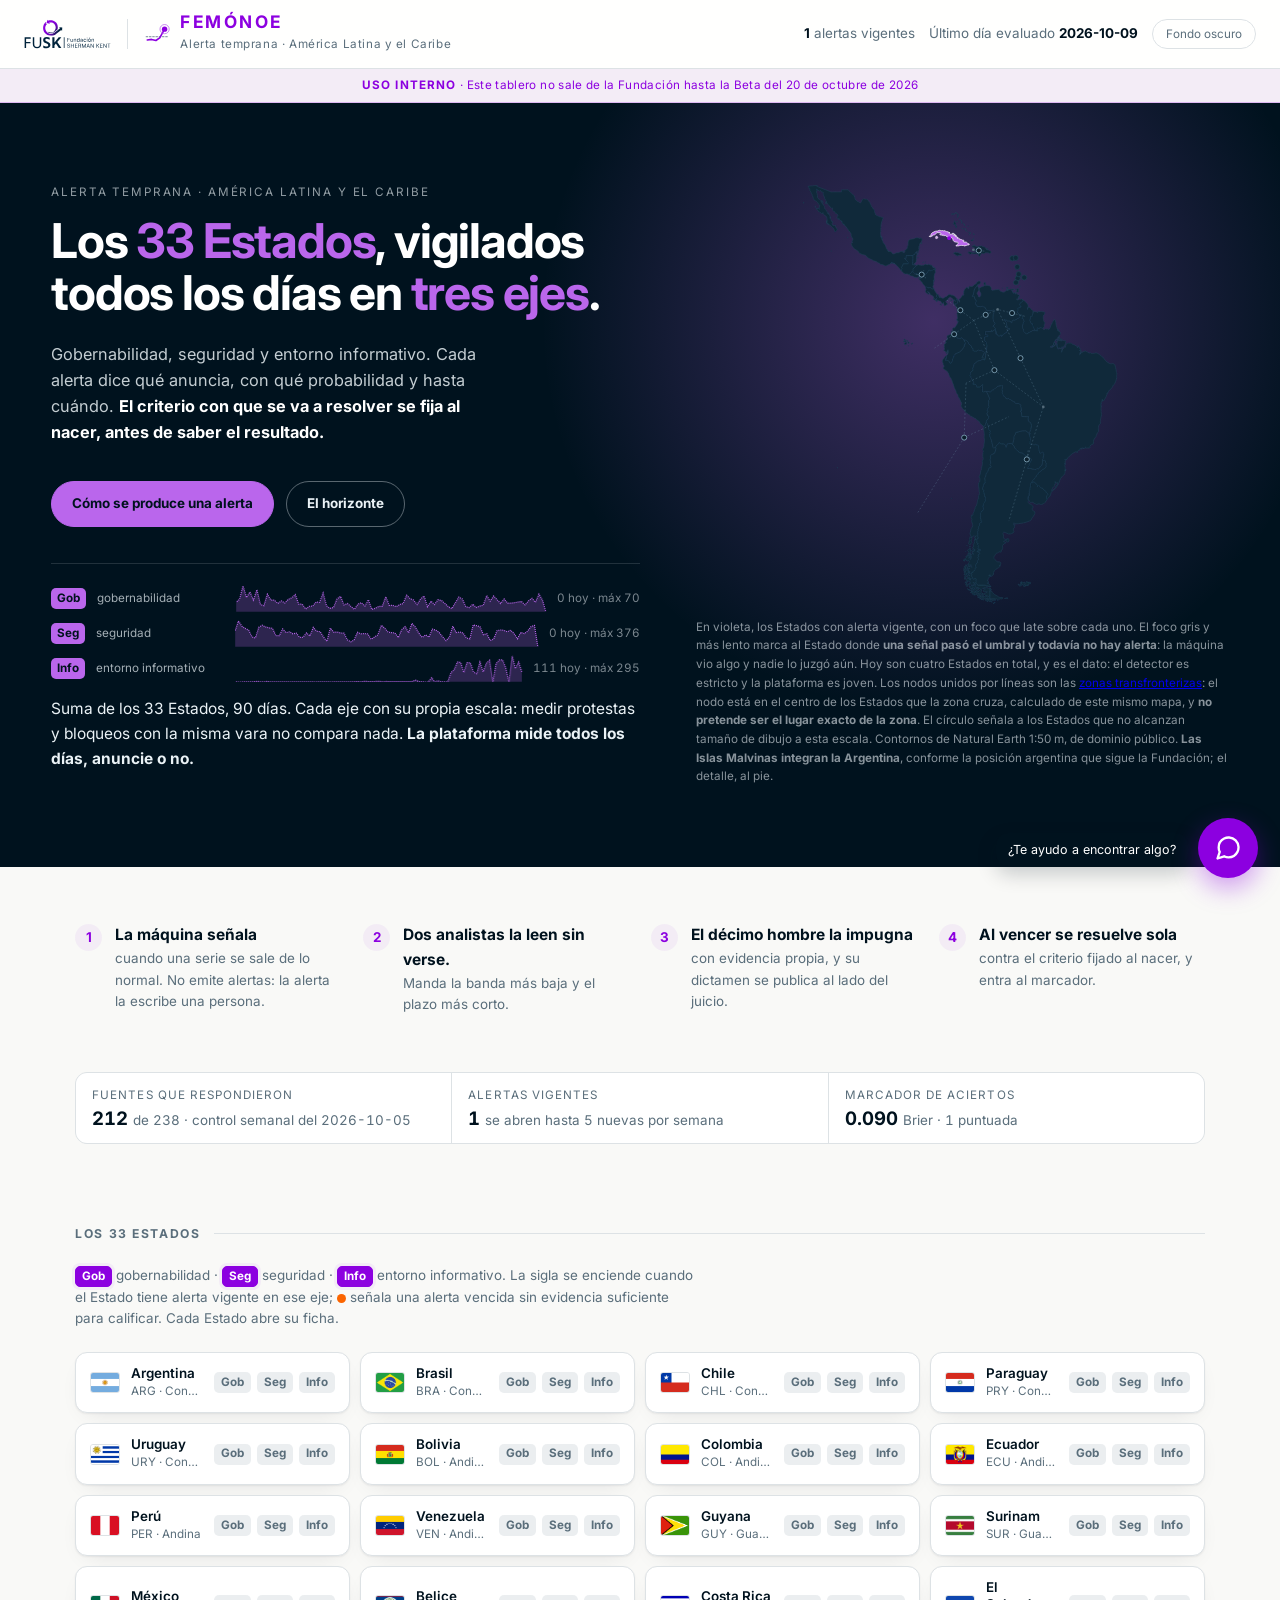
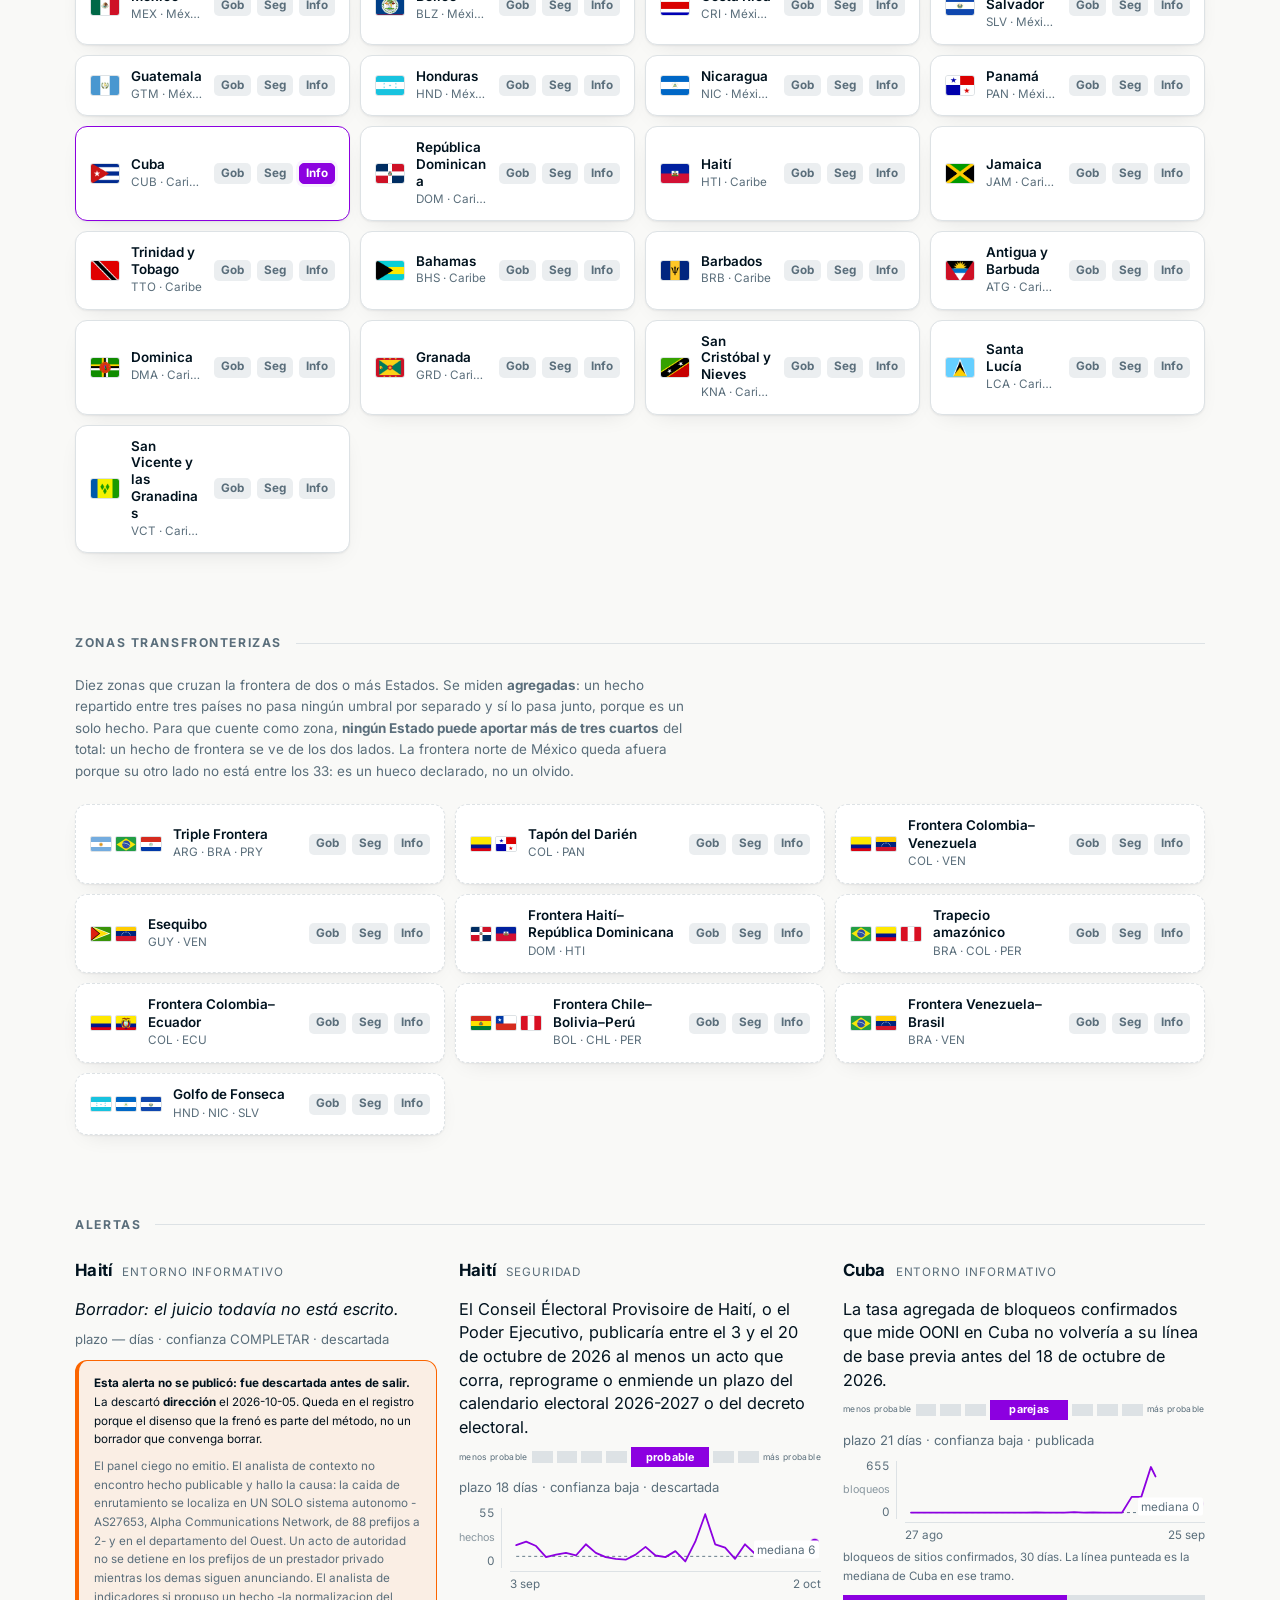
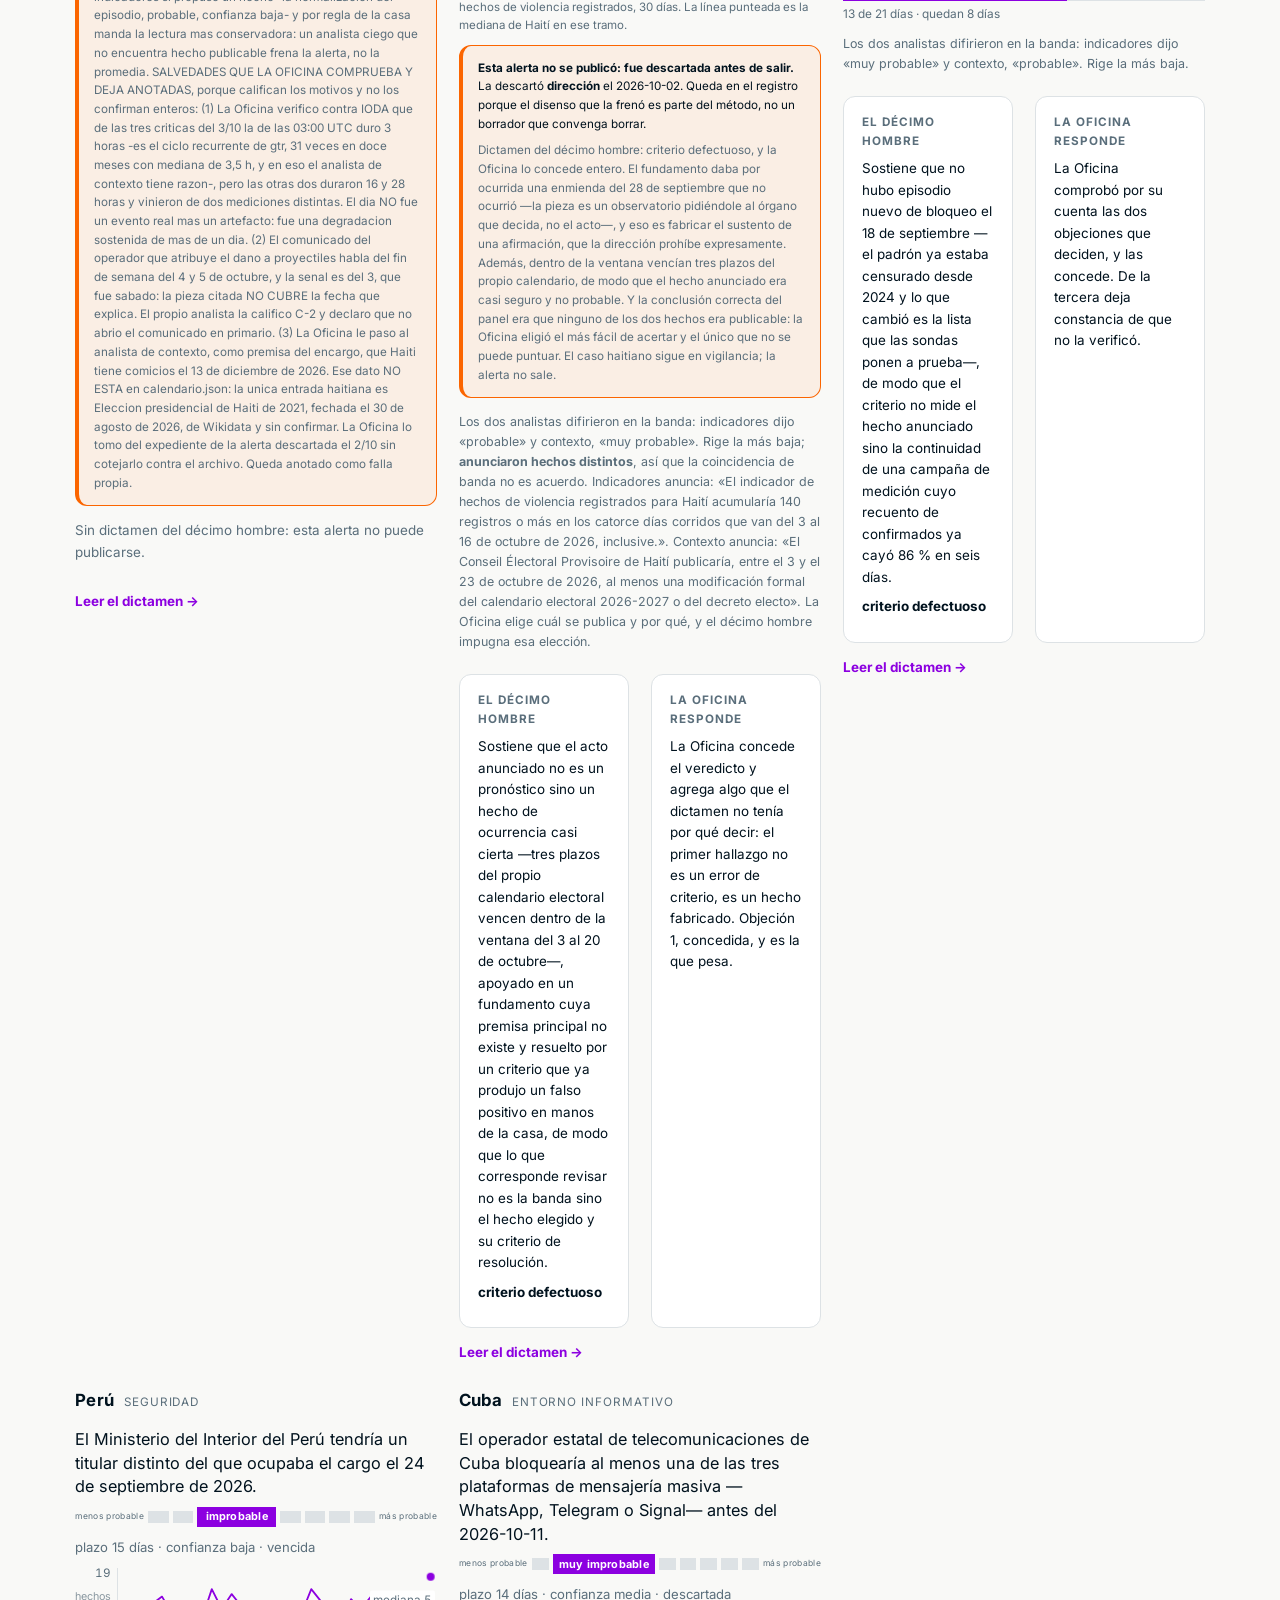
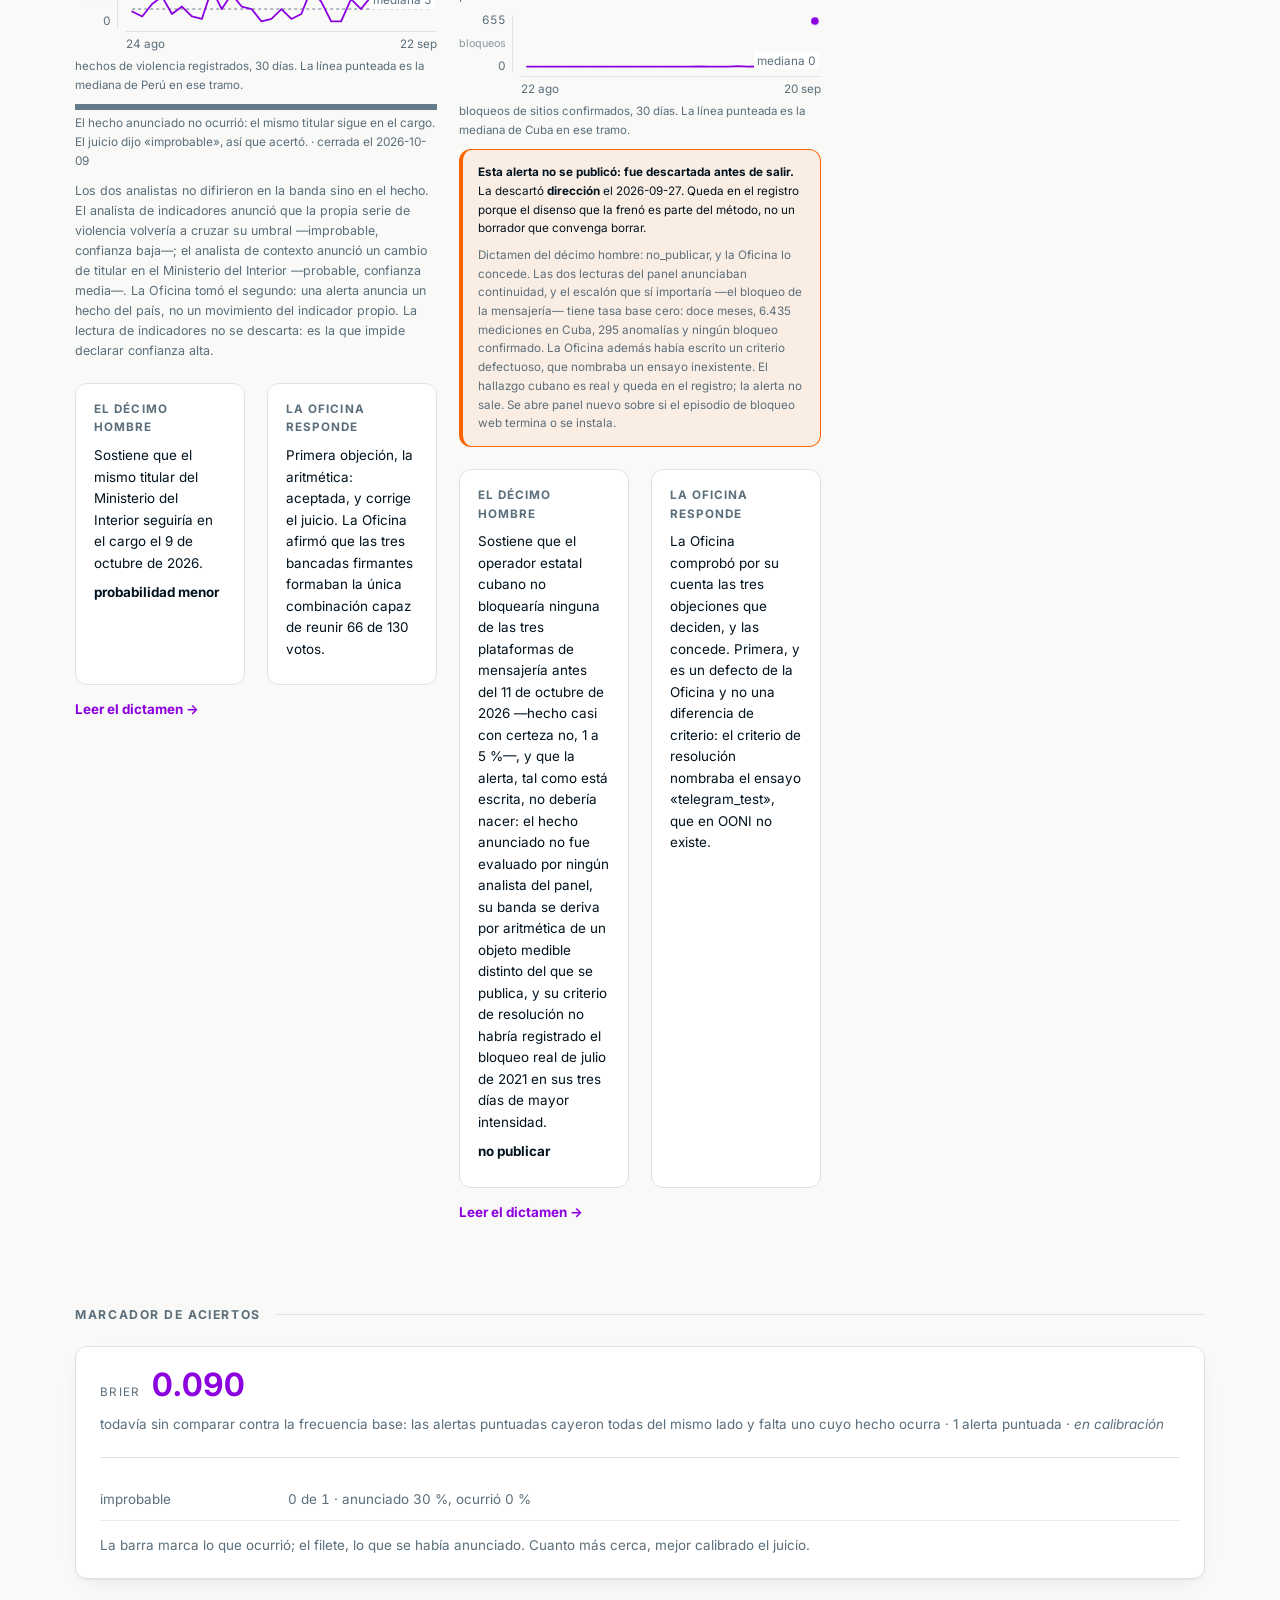
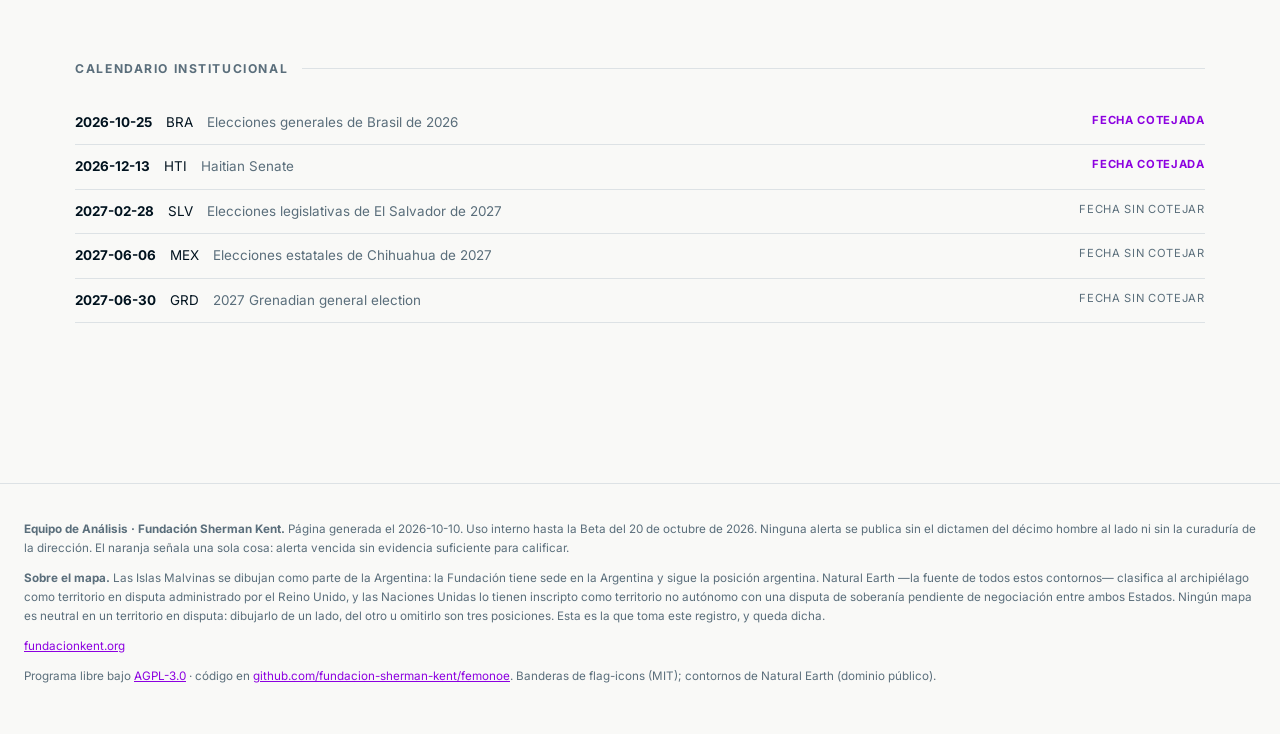
==== index.html @ ef19a3cc "Sitio 2026-10-10 23:28" ====
<!doctype html>
<html lang="es">
<head>
<meta charset="utf-8">
<meta name="viewport" content="width=device-width, initial-scale=1">
<title>FEMÓNOE · alerta temprana</title>
<link rel="preconnect" href="https://fonts.gstatic.com" crossorigin>
<link rel="stylesheet" href="https://fonts.googleapis.com/css2?family=Inter:wght@400;500;700&display=swap">
<link rel="stylesheet" href="estilos.css">
</head>
<body>

<div class="franja">
  <div class="marca">
    <a href="https://fundacionkent.org/?utm_source=femonoe&amp;utm_medium=referral&amp;utm_campaign=tablero" target="_blank" rel="noopener"
       title="Ir a la web de la Fundación Sherman Kent">
      <img class="logo claro" src="marca/fusk-lockup-color.svg" alt="Fundación Sherman Kent">
      <img class="logo oscuro" src="marca/fusk-lockup-blanco.svg" alt="Fundación Sherman Kent"></a>
    <div class="sep"></div>
    <a class="nombre" href="index.html" title="Volver a la portada de FEMÓNOE">
      <img class="icono" src="marca/femonoe-marca.svg" alt="">
      <div>
        <h1>FEMÓNOE</h1>
        <small>Alerta temprana · América Latina y el Caribe</small>
      </div>
    </a>
  </div>
  <div class="franja-derecha">
    <span><b>1</b> alertas vigentes</span>
    <span title="El detector evalúa el día de AYER, porque el de hoy todavía está incompleto y daría desvíos falsos. El robot corre cada hora.">Último día evaluado <b>2026-10-09</b></span>
    <button type="button" id="tema" class="tema" aria-pressed="false">Fondo oscuro</button>
  </div>
</div>
<div class="banda-uso" role="note"><b>Uso interno</b> · Este tablero no sale de la Fundación hasta la Beta del 20 de octubre de 2026</div>

<main>
  <section class="apertura">
    <div class="apertura-fondo" aria-hidden="true"><svg class="mapa" viewBox="0 0 420 560" role="img" aria-label="Mapa de los 33 Estados"><use href="#mapa-alc"/></svg></div>
    <div class="apertura-texto">
      <p class="sobre">Alerta temprana · América Latina y el Caribe</p>
      <h2>Los <em>33 Estados</em>, vigilados todos los días en
        <em>tres ejes</em>.</h2>
      <p class="bajada">Gobernabilidad, seguridad y entorno informativo. Cada
        alerta dice qué anuncia, con qué probabilidad y hasta cuándo. <b>El
        criterio con que se va a resolver se fija al nacer, antes de saber el
        resultado.</b></p>
      <div class="apertura-acciones">
        <a class="boton" href="metodo.html">Cómo se produce una alerta</a>
        <a class="boton hueco" href="horizonte.html">El horizonte</a>
      </div>
      <div class="pulso-caja"><ul class="pulso-lista"><li><span class="eje viva">Gob</span><span class="que">gobernabilidad</span><svg class="pulso construye" viewBox="0 0 100.0 26.0" preserveAspectRatio="none" role="img" aria-label="gobernabilidad, 90 días"><polygon points="0,26.0 0.00,16.34 1.12,13.37 2.25,0.00 3.37,11.51 4.49,5.94 5.62,14.11 6.74,3.71 7.87,18.57 8.99,19.69 10.11,8.17 11.24,14.11 12.36,14.11 13.48,17.46 14.61,14.86 15.73,17.09 16.85,13.37 17.98,11.89 19.10,8.54 20.22,18.20 21.35,18.20 22.47,23.03 23.60,20.43 24.72,20.06 25.84,15.97 26.97,16.34 28.09,7.06 29.21,20.06 30.34,22.29 31.46,21.54 32.58,13.00 33.71,10.40 34.83,18.94 35.96,17.46 37.08,20.43 38.20,23.40 39.33,18.20 40.45,16.71 41.57,20.06 42.70,13.74 43.82,23.40 44.94,22.29 46.07,20.43 47.19,20.43 48.31,10.77 49.44,19.31 50.56,19.31 51.69,20.80 52.81,18.57 53.93,17.46 55.06,9.29 56.18,12.63 57.30,14.11 58.43,18.57 59.55,13.00 60.67,10.03 61.80,20.80 62.92,15.23 64.04,18.57 65.17,13.74 66.29,14.49 67.42,17.46 68.54,20.80 69.66,22.66 70.79,16.71 71.91,11.14 73.03,13.00 74.16,20.80 75.28,21.54 76.40,18.20 77.53,21.54 78.65,20.06 79.78,19.31 80.90,9.66 82.02,15.23 83.15,10.03 84.27,13.74 85.39,17.46 86.52,13.00 87.64,17.09 88.76,17.09 89.89,16.71 91.01,15.97 92.13,15.60 93.26,18.94 94.38,14.86 95.51,12.26 96.63,16.34 97.75,8.17 98.88,14.11 100.00,26.00 100.0,26.0"/><polyline points="0.00,16.34 1.12,13.37 2.25,0.00 3.37,11.51 4.49,5.94 5.62,14.11 6.74,3.71 7.87,18.57 8.99,19.69 10.11,8.17 11.24,14.11 12.36,14.11 13.48,17.46 14.61,14.86 15.73,17.09 16.85,13.37 17.98,11.89 19.10,8.54 20.22,18.20 21.35,18.20 22.47,23.03 23.60,20.43 24.72,20.06 25.84,15.97 26.97,16.34 28.09,7.06 29.21,20.06 30.34,22.29 31.46,21.54 32.58,13.00 33.71,10.40 34.83,18.94 35.96,17.46 37.08,20.43 38.20,23.40 39.33,18.20 40.45,16.71 41.57,20.06 42.70,13.74 43.82,23.40 44.94,22.29 46.07,20.43 47.19,20.43 48.31,10.77 49.44,19.31 50.56,19.31 51.69,20.80 52.81,18.57 53.93,17.46 55.06,9.29 56.18,12.63 57.30,14.11 58.43,18.57 59.55,13.00 60.67,10.03 61.80,20.80 62.92,15.23 64.04,18.57 65.17,13.74 66.29,14.49 67.42,17.46 68.54,20.80 69.66,22.66 70.79,16.71 71.91,11.14 73.03,13.00 74.16,20.80 75.28,21.54 76.40,18.20 77.53,21.54 78.65,20.06 79.78,19.31 80.90,9.66 82.02,15.23 83.15,10.03 84.27,13.74 85.39,17.46 86.52,13.00 87.64,17.09 88.76,17.09 89.89,16.71 91.01,15.97 92.13,15.60 93.26,18.94 94.38,14.86 95.51,12.26 96.63,16.34 97.75,8.17 98.88,14.11 100.00,26.00"/></svg><span class="cuenta">0 hoy · máx 70</span></li><li><span class="eje viva">Seg</span><span class="que">seguridad</span><svg class="pulso construye" viewBox="0 0 100.0 26.0" preserveAspectRatio="none" role="img" aria-label="seguridad, 90 días"><polygon points="0,26.0 0.00,10.44 1.12,0.00 2.25,5.19 3.37,7.40 4.49,9.13 5.62,16.04 6.74,16.94 7.87,6.22 8.99,4.22 10.11,6.02 11.24,6.91 12.36,7.26 13.48,14.66 14.61,14.73 15.73,7.95 16.85,11.62 17.98,10.79 19.10,12.79 20.22,12.10 21.35,16.46 22.47,16.32 23.60,11.89 24.72,15.01 25.84,6.36 26.97,10.30 28.09,10.65 29.21,15.97 30.34,20.40 31.46,7.05 32.58,11.06 33.71,11.13 34.83,11.96 35.96,12.17 37.08,18.81 38.20,20.88 39.33,18.88 40.45,11.34 41.57,12.86 42.70,12.52 43.82,13.00 44.94,18.19 46.07,16.04 47.19,13.83 48.31,4.29 49.44,7.26 50.56,11.20 51.69,11.62 52.81,11.89 53.93,16.53 55.06,8.51 56.18,5.60 57.30,11.82 58.43,2.42 59.55,6.09 60.67,12.03 61.80,16.46 62.92,13.90 64.04,16.11 65.17,8.16 66.29,8.99 67.42,11.55 68.54,15.84 69.66,19.71 70.79,16.11 71.91,5.19 73.03,11.55 74.16,11.13 75.28,11.96 76.40,17.08 77.53,17.84 78.65,3.94 79.78,4.63 80.90,5.81 82.02,13.69 83.15,12.79 84.27,19.50 85.39,18.19 86.52,9.75 87.64,8.99 88.76,9.27 89.89,10.79 91.01,9.20 92.13,12.52 93.26,17.77 94.38,11.34 95.51,12.65 96.63,10.03 97.75,5.60 98.88,4.49 100.00,26.00 100.0,26.0"/><polyline points="0.00,10.44 1.12,0.00 2.25,5.19 3.37,7.40 4.49,9.13 5.62,16.04 6.74,16.94 7.87,6.22 8.99,4.22 10.11,6.02 11.24,6.91 12.36,7.26 13.48,14.66 14.61,14.73 15.73,7.95 16.85,11.62 17.98,10.79 19.10,12.79 20.22,12.10 21.35,16.46 22.47,16.32 23.60,11.89 24.72,15.01 25.84,6.36 26.97,10.30 28.09,10.65 29.21,15.97 30.34,20.40 31.46,7.05 32.58,11.06 33.71,11.13 34.83,11.96 35.96,12.17 37.08,18.81 38.20,20.88 39.33,18.88 40.45,11.34 41.57,12.86 42.70,12.52 43.82,13.00 44.94,18.19 46.07,16.04 47.19,13.83 48.31,4.29 49.44,7.26 50.56,11.20 51.69,11.62 52.81,11.89 53.93,16.53 55.06,8.51 56.18,5.60 57.30,11.82 58.43,2.42 59.55,6.09 60.67,12.03 61.80,16.46 62.92,13.90 64.04,16.11 65.17,8.16 66.29,8.99 67.42,11.55 68.54,15.84 69.66,19.71 70.79,16.11 71.91,5.19 73.03,11.55 74.16,11.13 75.28,11.96 76.40,17.08 77.53,17.84 78.65,3.94 79.78,4.63 80.90,5.81 82.02,13.69 83.15,12.79 84.27,19.50 85.39,18.19 86.52,9.75 87.64,8.99 88.76,9.27 89.89,10.79 91.01,9.20 92.13,12.52 93.26,17.77 94.38,11.34 95.51,12.65 96.63,10.03 97.75,5.60 98.88,4.49 100.00,26.00"/></svg><span class="cuenta">0 hoy · máx 376</span></li><li><span class="eje viva">Info</span><span class="que">entorno informativo</span><svg class="pulso construye" viewBox="0 0 100.0 26.0" preserveAspectRatio="none" role="img" aria-label="entorno informativo, 90 días"><polygon points="0,26.0 0.00,25.91 1.12,26.00 2.25,26.00 3.37,25.91 4.49,25.91 5.62,25.91 6.74,25.65 7.87,25.38 8.99,25.91 10.11,25.91 11.24,25.38 12.36,25.91 13.48,25.91 14.61,25.91 15.73,25.91 16.85,25.91 17.98,25.91 19.10,26.00 20.22,25.91 21.35,25.91 22.47,25.91 23.60,25.91 24.72,25.91 25.84,25.91 26.97,25.91 28.09,26.00 29.21,25.91 30.34,25.91 31.46,25.91 32.58,25.91 33.71,26.00 34.83,25.91 35.96,25.91 37.08,25.91 38.20,25.91 39.33,25.91 40.45,25.82 41.57,25.74 42.70,25.56 43.82,25.82 44.94,25.47 46.07,25.47 47.19,25.56 48.31,25.74 49.44,25.21 50.56,25.47 51.69,25.91 52.81,25.47 53.93,25.56 55.06,25.65 56.18,25.56 57.30,25.65 58.43,25.56 59.55,25.65 60.67,25.65 61.80,25.47 62.92,24.06 64.04,25.65 65.17,25.74 66.29,26.00 67.42,26.00 68.54,21.68 69.66,25.91 70.79,24.68 71.91,25.91 73.03,25.91 74.16,26.00 75.28,16.66 76.40,13.84 77.53,6.08 78.65,6.43 79.78,16.48 80.90,6.61 82.02,6.87 83.15,16.04 84.27,17.72 85.39,6.08 86.52,15.86 87.64,7.23 88.76,4.32 89.89,26.00 91.01,7.67 92.13,3.97 93.26,3.97 94.38,11.81 95.51,26.00 96.63,0.00 97.75,12.52 98.88,6.08 100.00,16.22 100.0,26.0"/><polyline points="0.00,25.91 1.12,26.00 2.25,26.00 3.37,25.91 4.49,25.91 5.62,25.91 6.74,25.65 7.87,25.38 8.99,25.91 10.11,25.91 11.24,25.38 12.36,25.91 13.48,25.91 14.61,25.91 15.73,25.91 16.85,25.91 17.98,25.91 19.10,26.00 20.22,25.91 21.35,25.91 22.47,25.91 23.60,25.91 24.72,25.91 25.84,25.91 26.97,25.91 28.09,26.00 29.21,25.91 30.34,25.91 31.46,25.91 32.58,25.91 33.71,26.00 34.83,25.91 35.96,25.91 37.08,25.91 38.20,25.91 39.33,25.91 40.45,25.82 41.57,25.74 42.70,25.56 43.82,25.82 44.94,25.47 46.07,25.47 47.19,25.56 48.31,25.74 49.44,25.21 50.56,25.47 51.69,25.91 52.81,25.47 53.93,25.56 55.06,25.65 56.18,25.56 57.30,25.65 58.43,25.56 59.55,25.65 60.67,25.65 61.80,25.47 62.92,24.06 64.04,25.65 65.17,25.74 66.29,26.00 67.42,26.00 68.54,21.68 69.66,25.91 70.79,24.68 71.91,25.91 73.03,25.91 74.16,26.00 75.28,16.66 76.40,13.84 77.53,6.08 78.65,6.43 79.78,16.48 80.90,6.61 82.02,6.87 83.15,16.04 84.27,17.72 85.39,6.08 86.52,15.86 87.64,7.23 88.76,4.32 89.89,26.00 91.01,7.67 92.13,3.97 93.26,3.97 94.38,11.81 95.51,26.00 96.63,0.00 97.75,12.52 98.88,6.08 100.00,16.22"/></svg><span class="cuenta">111 hoy · máx 295</span></li></ul><p class="como">Suma de los 33 Estados, 90 días. Cada eje con su propia escala: medir protestas y bloqueos con la misma vara no compara nada. <b>La plataforma mide todos los días, anuncie o no.</b></p></div>
    </div>
    <figure class="apertura-mapa"><svg id="mapa-alc" class="mapa" viewBox="0 0 420 560" role="img" aria-label="Mapa de los 33 Estados y sus zonas transfronterizas"><a href="#pais-VEN" class="pais" data-iso="VEN"><title>Venezuela</title><path d="M285.9,150.1L285.3,150.3L285.3,150.2L285.5,149.9L285.8,149.8L285.9,149.7L286.1,149.6L286.2,149.6L286.3,149.8L286.1,149.9L285.9,150.1ZM270.7,137.6L270.9,138.4L270.9,138.6L270.4,139.1L270.1,139.2L269.8,139.2L269.5,139.1L269.2,138.7L268.9,138.8L268.2,138.7L268.0,138.6L268.2,138.1L268.8,137.9L269.0,137.9L269.1,138.2L269.4,138.4L269.8,138.4L269.9,138.0L270.6,137.4L270.7,137.6ZM263.9,139.0L263.7,139.2L263.1,139.0L263.0,138.8L263.1,138.6L263.5,138.6L263.8,138.9L263.9,139.0ZM285.0,151.8L284.7,152.0L284.6,151.3L284.8,151.2L285.3,150.6L285.4,150.6L285.6,150.7L285.5,150.8L285.8,151.0L285.7,151.3L285.4,151.6L285.0,151.8ZM289.9,153.8L290.9,155.4L290.9,155.5L290.8,155.7L290.2,156.1L290.0,156.3L289.9,157.0L289.1,157.4L288.6,157.8L288.2,158.2L288.1,158.4L287.5,158.5L287.2,158.8L287.0,159.5L286.8,159.8L286.4,160.2L286.4,160.4L286.9,161.3L287.0,161.6L286.8,162.0L286.8,162.3L287.1,162.6L287.4,162.7L287.7,162.5L288.1,162.6L288.2,162.7L288.4,162.8L288.4,163.0L288.2,163.6L288.0,163.9L287.1,164.5L286.6,164.8L286.4,165.0L285.9,164.9L285.6,164.9L285.5,165.1L285.3,165.3L285.0,165.3L284.5,165.4L284.2,165.5L284.1,165.8L284.0,166.2L284.1,166.7L284.2,167.1L284.2,167.4L284.3,168.6L284.2,168.8L283.9,169.1L283.5,169.6L283.1,170.3L283.1,170.5L284.2,172.0L285.2,173.4L286.3,174.9L286.4,175.0L286.6,175.2L286.8,175.7L287.0,176.2L287.0,176.5L286.8,176.9L286.6,177.2L286.3,177.6L285.9,177.9L285.5,178.1L285.1,178.9L285.0,179.1L284.8,179.2L284.5,179.3L283.9,179.3L283.6,179.2L283.2,179.8L282.6,180.0L282.2,180.6L280.9,181.2L279.6,181.7L279.2,181.8L277.9,181.5L277.6,181.6L277.3,182.0L276.9,182.2L276.6,182.2L276.4,182.3L276.3,182.8L276.2,184.5L275.7,185.1L275.1,185.1L274.8,184.4L274.3,184.0L273.6,183.0L273.3,182.8L273.1,182.8L272.3,183.2L272.0,183.0L271.8,182.8L271.2,182.9L270.5,182.9L269.9,182.9L269.7,182.7L269.4,182.0L269.2,181.8L269.1,181.7L268.7,181.6L267.3,181.6L267.1,181.6L266.9,181.5L266.6,181.0L266.4,180.8L266.0,180.7L265.9,181.0L266.5,181.9L266.6,182.4L267.2,183.1L268.6,184.6L268.9,185.1L268.8,185.7L268.8,186.6L268.9,187.5L269.3,188.8L269.8,190.0L269.9,190.8L269.8,191.4L269.8,191.7L269.8,191.9L269.9,192.0L270.4,192.2L271.4,192.4L272.1,192.4L273.1,192.5L273.1,192.9L273.1,193.7L272.9,194.0L272.7,194.2L272.1,194.3L271.6,194.7L270.8,195.2L270.3,195.2L270.1,195.4L269.9,195.5L269.8,195.7L269.7,196.5L269.4,197.4L269.0,198.0L268.5,198.5L267.9,198.5L267.6,198.5L267.3,198.6L267.1,199.0L266.6,199.5L266.4,199.8L265.9,199.7L265.4,200.0L264.9,200.3L264.5,200.7L264.1,201.2L263.7,201.8L263.2,202.2L263.0,202.7L262.6,203.3L262.2,203.3L262.2,202.9L262.4,202.4L262.2,201.8L261.8,201.5L261.6,201.5L261.4,201.5L260.9,201.7L260.3,202.2L260.0,202.5L259.7,202.7L259.1,202.9L258.5,202.9L258.2,202.8L257.8,202.5L256.9,201.4L255.6,200.0L255.5,199.5L255.6,199.1L255.3,198.5L255.2,197.8L255.1,197.6L255.1,197.1L254.8,196.2L254.5,195.4L254.4,195.1L254.4,194.7L254.4,194.4L254.1,194.2L253.9,193.3L254.0,193.0L254.0,192.6L253.7,192.4L253.5,192.1L253.1,191.5L252.6,191.0L252.3,190.8L252.2,190.7L252.0,190.2L251.9,190.1L251.6,190.0L251.2,189.8L250.7,190.1L250.7,189.6L250.8,189.5L252.4,187.6L253.3,186.8L253.3,186.6L253.4,186.4L253.5,186.1L253.3,185.9L252.5,184.4L252.3,184.2L252.0,183.9L251.7,183.4L251.3,181.9L251.1,181.2L251.0,180.7L251.0,180.1L250.9,179.6L250.7,179.3L250.7,178.3L250.9,176.6L251.0,175.4L250.9,174.5L251.0,173.8L251.6,173.3L251.8,172.7L251.8,171.7L252.1,171.0L252.7,170.3L252.8,169.7L252.7,169.1L252.6,168.8L252.2,168.4L251.3,168.1L250.7,168.1L250.3,168.4L249.3,168.6L247.7,168.9L246.3,168.9L245.3,168.6L244.6,168.8L244.1,169.1L243.7,169.3L243.4,169.0L243.2,168.9L242.8,169.1L242.0,167.9L241.3,166.8L240.5,165.5L239.5,164.0L239.4,163.9L239.1,163.9L238.7,163.9L238.0,163.8L237.6,163.5L237.3,163.3L236.7,163.1L236.3,163.0L235.9,163.1L234.9,163.7L234.4,163.7L233.9,163.7L232.7,163.4L231.9,163.4L230.9,163.5L230.6,163.7L229.9,163.4L229.6,163.0L229.2,162.0L229.0,161.3L228.5,161.1L228.1,161.0L227.8,160.8L227.7,160.3L227.6,159.8L227.7,158.8L227.7,158.5L227.7,157.5L228.1,157.0L228.2,156.7L228.2,156.4L228.1,155.5L227.9,154.9L227.3,154.2L226.6,153.3L226.3,152.0L226.0,150.3L225.8,150.1L225.5,150.3L225.2,150.1L224.9,149.5L224.7,149.4L224.3,149.6L224.1,149.8L223.3,149.9L223.1,149.8L223.2,149.6L223.5,149.0L223.9,148.2L224.3,147.6L224.7,146.8L224.9,146.0L225.1,144.5L225.3,143.5L225.6,141.6L226.3,140.1L226.6,139.4L227.2,138.6L227.4,138.1L227.7,137.7L228.7,137.2L229.9,134.7L230.2,134.2L231.4,133.8L232.3,133.6L233.0,133.3L233.2,133.1L233.4,133.0L233.2,133.3L233.0,133.6L232.6,133.9L230.6,134.5L230.5,134.6L230.2,134.8L230.2,135.4L230.2,135.8L230.8,137.2L231.0,137.5L231.8,138.4L231.6,138.4L231.3,138.5L231.6,139.4L232.0,140.1L232.0,140.6L231.7,142.0L231.0,142.7L230.6,143.6L230.2,144.0L229.4,145.9L230.1,147.0L230.1,147.6L230.6,148.3L230.9,148.6L231.2,148.9L231.1,149.4L231.3,150.2L231.6,150.6L231.9,150.7L232.3,150.7L233.5,150.2L233.8,150.0L234.0,149.6L234.5,148.8L234.6,147.8L234.8,146.5L234.6,145.8L234.0,144.7L233.7,143.8L233.0,143.1L232.7,141.8L232.6,141.4L232.4,140.8L232.3,139.8L232.7,139.4L232.7,138.7L233.7,138.4L235.9,137.1L237.2,136.8L238.8,136.1L239.2,135.7L239.5,135.2L239.8,135.1L240.6,135.7L241.0,135.5L241.2,135.0L240.9,134.2L240.5,134.2L239.1,134.5L238.9,134.1L238.9,133.8L238.5,132.8L238.8,132.1L239.0,131.5L239.4,131.3L240.0,131.0L240.5,131.4L240.7,131.8L240.8,132.1L240.9,133.1L241.2,134.1L241.5,134.9L241.9,135.4L242.2,135.3L242.3,135.3L243.8,135.2L244.8,135.5L245.9,135.7L246.9,136.5L248.0,137.4L248.3,138.1L248.4,138.7L248.7,139.2L248.4,139.6L248.5,140.4L248.8,141.1L249.3,141.6L250.6,141.8L252.1,141.4L254.4,141.1L255.1,140.9L258.8,140.8L259.4,141.1L259.6,141.4L259.6,141.8L260.8,143.1L261.7,143.3L262.6,143.7L263.4,144.0L264.4,144.3L264.9,144.2L265.3,144.1L265.8,144.1L269.1,141.8L270.9,141.9L271.1,141.8L271.4,141.6L270.7,141.2L269.2,141.1L268.8,141.3L268.5,140.7L269.0,140.8L270.7,140.6L272.5,140.7L274.1,140.3L274.8,140.2L275.2,140.3L276.5,140.0L278.8,140.3L280.6,140.1L280.4,140.4L279.8,140.6L278.9,140.8L278.1,141.3L276.6,141.2L275.5,141.4L275.8,141.5L275.8,142.1L275.9,142.2L276.1,142.2L276.4,142.6L276.6,142.9L276.7,143.5L276.6,144.1L276.3,144.3L276.8,144.3L277.0,144.0L276.9,143.7L277.0,143.3L277.2,143.5L277.4,143.6L278.0,145.2L278.4,146.1L278.5,146.0L278.6,146.0L278.7,145.9L278.9,145.5L279.1,145.7L279.1,145.8L279.2,145.9L279.1,145.5L279.2,145.0L279.2,144.8L279.4,144.8L279.6,144.8L279.9,145.0L280.4,145.5L280.8,146.1L280.8,146.4L280.9,146.5L281.2,146.7L281.3,147.0L281.4,146.6L281.2,146.3L281.1,145.9L281.8,145.9L282.1,145.4L282.4,145.7L283.4,147.0L283.9,147.2L285.0,147.5L285.6,148.2L286.1,148.7L285.8,149.4L285.1,149.6L284.9,150.1L284.8,150.4L284.8,150.8L284.6,151.2L284.5,151.4L284.4,152.0L284.1,152.7L283.8,153.5L281.9,153.5L282.3,153.8L282.8,154.1L283.5,154.7L284.1,154.2L284.8,154.2L285.6,153.7L286.0,153.6L287.6,153.8L288.0,153.5L288.3,153.3L289.1,153.4L289.9,153.8Z"/></a><a href="#pais-URY" class="pais" data-iso="URY"><title>Uruguay</title><path d="M323.1,419.9L322.9,420.2L322.7,420.6L322.3,421.7L321.3,423.1L321.1,424.0L319.9,424.8L319.1,425.8L318.6,425.8L318.2,426.2L315.5,427.4L314.5,427.2L313.8,427.2L313.1,426.7L311.6,426.5L310.7,426.7L309.4,427.3L309.1,427.3L308.8,427.2L308.1,427.0L307.7,426.5L305.7,425.9L304.1,424.4L302.3,424.4L300.9,424.6L300.6,424.4L300.5,424.0L300.2,423.5L298.9,422.3L298.0,421.0L297.8,419.8L298.0,418.5L298.2,416.9L298.2,416.4L298.6,416.2L298.9,416.1L299.2,415.7L299.6,415.1L299.6,414.6L299.3,413.8L299.2,412.6L299.0,411.9L299.4,411.0L299.4,410.6L299.2,410.1L299.1,409.7L299.2,409.3L299.2,408.9L299.1,408.5L299.1,408.2L299.5,407.9L299.8,407.5L300.0,407.0L300.1,406.6L300.1,406.3L300.0,406.0L299.8,405.8L299.9,405.3L300.2,404.6L300.6,404.0L300.6,403.3L300.6,402.9L300.5,402.6L300.6,402.3L300.9,402.2L300.9,401.8L300.9,400.9L300.6,400.1L300.9,399.6L301.4,398.8L301.8,398.3L301.8,397.9L302.0,397.6L302.2,398.0L303.1,398.2L303.9,398.2L304.1,398.0L304.4,397.3L304.9,397.1L305.3,397.0L305.9,397.1L306.4,397.6L307.9,399.2L309.1,400.4L309.4,400.9L309.8,401.3L310.0,401.7L309.9,402.6L309.9,403.1L310.0,403.2L310.2,403.2L310.7,403.1L310.9,402.9L311.2,402.6L311.4,402.4L311.6,402.2L311.8,402.0L311.8,401.8L312.0,401.8L312.2,401.9L312.8,402.4L313.1,403.0L313.2,403.3L313.4,403.6L313.6,403.8L313.8,404.1L314.1,404.5L314.5,404.6L314.8,404.5L315.5,405.2L317.0,405.8L317.4,406.1L317.6,406.6L318.2,407.4L318.9,408.1L319.5,408.4L320.0,408.5L320.4,408.7L320.6,408.9L320.9,409.2L321.2,409.4L321.2,409.6L321.5,410.2L321.8,410.9L322.0,411.5L322.5,412.1L323.2,412.6L323.9,413.0L324.2,413.3L324.4,413.6L323.9,414.1L323.4,414.8L323.0,415.3L322.6,415.7L322.5,416.0L322.3,416.4L322.3,418.4L322.3,419.2L322.3,419.4L322.4,419.6L322.7,419.7L323.0,419.9L323.1,419.9Z"/></a><a href="#pais-TTO" class="pais" data-iso="TTO"><title>Trinidad y Tobago</title><path d="M286.2,137.3L285.9,137.4L286.0,137.1L286.4,136.7L287.2,136.4L287.4,136.4L287.2,136.8L286.2,137.3ZM285.0,143.9L284.2,144.2L282.0,144.3L281.1,144.2L280.4,144.3L281.7,143.5L281.8,143.2L282.3,143.1L282.5,143.0L282.7,141.3L282.6,140.9L282.5,140.7L282.3,140.6L281.8,140.3L281.8,140.2L282.1,140.0L282.7,139.9L283.2,139.7L284.2,139.7L284.6,139.5L285.4,139.4L285.0,140.2L284.8,140.5L284.9,141.2L284.8,141.7L284.9,142.3L285.1,142.7L285.0,143.1L285.0,143.6L285.0,143.9Z"/></a><a href="#pais-SUR" class="pais" data-iso="SUR"><title>Surinam</title><path d="M319.2,173.9L318.8,174.4L318.4,175.0L317.8,176.1L317.8,176.4L317.7,176.7L317.6,177.2L317.7,177.8L317.8,178.1L317.9,178.8L317.8,179.4L317.8,179.8L317.9,180.3L318.0,181.0L318.0,181.2L318.2,181.4L318.3,181.6L318.2,182.2L318.7,183.1L319.0,183.5L319.4,183.9L319.6,184.3L319.8,184.8L319.9,184.9L320.0,185.1L319.9,185.4L319.9,185.9L319.7,186.6L319.1,187.6L319.0,187.9L319.1,188.8L319.1,189.6L319.0,189.9L318.7,190.6L318.0,192.2L317.5,192.4L317.3,192.9L317.1,192.9L317.0,192.9L316.9,193.0L316.7,193.0L316.5,192.8L316.5,192.5L316.4,192.3L316.1,192.2L315.8,192.3L315.6,192.2L315.4,191.9L315.1,191.6L315.1,191.3L315.0,191.3L314.6,191.6L314.5,191.7L314.2,191.6L314.1,191.6L313.6,191.9L313.3,192.0L313.1,192.3L311.7,192.4L311.4,192.5L310.6,192.0L310.3,191.8L310.2,191.8L310.1,191.8L310.1,191.9L309.9,192.6L309.8,192.8L309.6,192.9L309.3,193.2L309.3,193.4L309.7,193.5L309.9,194.0L310.2,194.4L310.4,194.8L310.4,195.2L310.3,195.7L310.2,195.9L309.9,196.1L308.9,195.7L308.1,195.6L307.8,195.5L307.6,195.4L307.4,195.2L307.2,195.0L306.8,194.9L306.5,194.8L306.2,194.4L305.9,193.6L305.8,193.3L305.6,193.0L305.4,192.5L305.2,192.2L305.1,191.8L305.0,191.7L304.9,191.2L304.9,191.0L304.8,191.0L304.7,190.8L304.5,190.3L304.4,190.2L304.4,190.1L304.2,189.8L304.0,189.7L303.9,189.5L303.9,189.0L303.9,188.8L303.9,188.3L303.9,188.1L303.8,187.9L303.6,187.8L303.6,187.4L303.6,186.6L303.5,186.4L302.9,186.4L302.8,186.5L302.5,186.6L302.2,186.6L302.0,186.4L301.8,186.3L301.7,186.1L301.8,185.5L301.4,185.1L300.9,184.5L300.6,183.8L300.5,183.4L299.9,182.5L299.8,181.8L299.8,181.4L300.0,181.0L300.2,180.3L300.4,179.6L300.5,179.3L300.6,178.8L300.8,178.3L300.6,177.9L300.5,177.6L300.4,177.3L300.6,176.9L300.8,176.7L301.0,176.6L301.2,176.5L301.4,176.2L301.8,176.2L302.1,176.2L302.9,176.2L303.4,176.1L303.4,175.9L303.4,175.5L303.6,175.2L303.9,175.0L303.9,174.9L303.9,174.7L303.8,174.7L303.6,174.6L303.4,174.0L303.6,173.9L303.7,173.3L303.8,173.1L304.1,172.7L304.1,172.8L304.3,172.2L304.3,171.5L304.5,171.0L304.7,170.3L305.2,170.0L307.7,170.3L308.8,170.6L310.3,171.1L310.5,171.8L310.5,171.1L310.5,170.6L310.9,170.1L311.8,170.0L313.1,170.2L314.2,170.0L315.9,170.0L318.2,170.5L319.3,170.8L319.8,171.1L319.8,171.6L319.8,172.3L319.6,173.0L319.2,173.9Z"/></a><a href="#pais-VCT" class="pais" data-iso="VCT"><title>San Vicente y las Granadinas</title><path d="M284.2,124.8L284.0,125.0L283.6,124.5L283.6,124.0L283.9,123.8L284.1,123.6L284.3,123.6L284.4,124.0L284.3,124.6L284.2,124.8ZM283.9,125.9L283.8,126.0L283.9,126.0L283.8,126.0L283.7,125.9L283.6,125.9L283.6,125.8L283.7,125.9L283.8,125.8L283.8,125.7L283.9,125.6L284.0,125.5L284.0,125.6L284.1,125.6L283.9,125.7L283.9,125.9ZM283.4,127.7L283.3,127.8L283.2,127.7L283.3,127.7L283.4,127.7L283.3,127.6L283.3,127.5L283.4,127.5L283.4,127.6L283.4,127.7Z"/><circle class="marca" cx="283.8" cy="125.7" r="3.4"/></a><a href="#pais-LCA" class="pais" data-iso="LCA"><title>Santa Lucía</title><path d="M285.5,120.7L285.2,121.3L284.7,120.9L284.6,120.4L284.7,120.1L285.0,119.5L285.3,119.1L285.5,119.0L285.6,119.5L285.5,120.7Z"/><circle class="marca" cx="285.1" cy="120.2" r="3.4"/></a><a href="#pais-KNA" class="pais" data-iso="KNA"><title>San Cristóbal y Nieves</title><path d="M277.4,99.9L277.1,100.0L276.9,99.9L276.9,99.4L277.1,99.4L277.4,99.6L277.4,99.9ZM276.9,99.2L276.7,99.3L276.5,98.8L276.1,98.8L275.8,98.5L275.8,98.3L275.9,98.2L276.1,98.2L276.4,98.5L276.6,98.8L276.8,99.0L276.9,99.2Z"/><circle class="marca" cx="276.6" cy="99.1" r="3.4"/></a><a href="#pais-PER" class="pais" data-iso="PER"><title>Perú</title><path d="M240.2,234.3L240.2,234.7L240.0,234.9L239.8,234.9L239.4,234.6L239.1,234.7L238.8,234.7L238.4,234.4L238.3,234.0L238.0,233.8L237.3,233.9L236.8,233.9L236.4,233.8L236.0,233.9L235.7,234.3L235.4,234.7L235.2,235.0L234.3,235.3L233.8,235.3L233.4,235.5L232.8,235.6L232.4,235.8L231.7,235.9L230.8,236.0L230.3,236.3L230.1,236.4L229.6,236.8L228.7,237.5L228.3,237.8L227.7,238.5L227.0,239.2L226.5,239.5L225.8,239.7L225.6,239.9L225.5,240.1L225.5,240.4L225.4,241.0L225.2,242.2L225.1,242.8L225.1,243.1L224.7,244.1L224.2,245.0L224.0,245.6L223.8,246.0L224.0,246.4L224.1,247.0L224.3,247.5L224.3,247.9L224.3,248.4L224.1,248.7L223.8,248.9L223.4,249.0L222.5,249.7L221.6,250.6L221.2,251.1L221.1,251.5L221.0,252.2L221.0,252.6L221.2,252.8L221.4,253.3L221.4,253.6L221.2,253.8L221.0,253.8L220.8,253.9L220.5,254.0L220.3,254.0L220.2,254.1L220.2,254.3L220.2,254.6L220.2,254.9L220.1,255.1L220.0,255.2L220.1,255.4L220.2,255.5L220.5,255.8L220.9,256.3L221.2,256.4L221.4,256.6L221.5,256.9L221.3,257.2L221.2,257.3L221.1,257.6L221.4,257.9L221.6,258.1L221.8,258.4L222.0,258.9L222.0,259.2L222.2,259.6L222.2,259.9L222.2,260.2L222.6,260.4L222.8,260.7L223.0,260.9L223.2,261.0L223.3,261.2L223.2,261.6L223.5,262.1L224.0,262.5L224.4,263.1L224.7,263.5L225.1,264.2L225.1,265.0L224.5,266.0L224.0,266.8L224.9,266.8L226.0,266.8L227.0,267.1L227.7,267.4L228.1,267.5L228.4,267.8L228.5,268.2L228.7,268.6L228.7,269.1L229.1,269.6L229.1,270.0L229.1,270.6L229.3,270.6L230.6,270.6L231.9,270.6L233.3,270.5L233.8,270.4L234.4,269.6L234.8,269.4L235.2,269.1L235.6,268.5L235.9,268.2L236.2,267.9L236.6,267.5L236.8,267.3L237.0,267.2L237.3,267.0L237.2,267.4L237.0,267.7L237.0,268.2L237.2,268.7L237.0,269.1L236.8,269.4L236.8,270.4L236.8,271.7L236.8,272.8L236.8,274.3L236.8,275.8L236.8,276.9L237.0,276.7L237.3,276.5L237.8,277.0L238.0,277.2L238.3,277.3L238.5,277.2L238.9,277.2L239.7,276.7L240.2,276.4L240.8,276.4L241.6,276.5L242.1,276.5L242.7,277.9L243.2,278.9L243.7,280.1L244.2,280.9L244.8,282.4L245.3,283.6L245.9,284.8L246.5,286.3L246.3,286.7L246.2,287.0L246.2,287.5L245.9,287.7L245.6,287.9L245.3,288.3L245.1,288.7L245.1,289.2L245.2,291.8L245.1,292.6L244.9,293.2L244.8,293.5L244.7,293.7L244.9,294.3L245.2,295.6L245.3,295.8L245.5,296.3L245.6,296.8L245.6,297.0L245.2,297.2L245.0,297.4L244.9,298.1L244.8,298.4L244.4,298.7L244.2,299.1L244.0,299.3L243.8,299.5L243.8,299.9L243.6,300.4L243.2,300.8L243.1,301.3L243.1,301.8L243.4,302.3L244.1,303.3L244.2,303.5L243.8,304.1L243.5,304.5L242.9,305.8L242.9,306.0L243.1,306.7L243.9,309.3L244.1,309.4L244.4,309.7L244.8,309.7L245.5,310.0L245.8,310.3L245.8,310.5L245.7,310.5L245.3,310.8L244.9,311.0L244.8,311.3L244.8,311.7L244.9,312.3L244.8,312.5L244.4,312.8L244.0,313.2L243.7,313.7L243.1,314.6L242.9,314.9L242.8,315.2L242.5,315.2L241.9,315.9L241.7,316.2L241.9,316.4L242.2,316.7L242.4,317.1L242.4,317.5L242.4,317.8L242.0,318.2L241.6,318.7L240.9,318.8L240.8,319.0L240.8,319.6L241.0,320.3L241.0,320.8L240.8,321.5L240.3,322.2L239.7,322.7L239.1,323.0L238.6,323.0L238.1,323.0L237.9,323.1L237.6,322.7L235.9,321.2L235.3,320.5L234.7,320.1L233.3,318.9L233.2,318.5L233.0,317.2L232.8,316.9L232.3,316.4L231.2,315.9L230.6,315.6L230.2,315.0L229.4,314.6L228.7,313.9L228.2,313.2L227.7,312.8L226.0,312.2L225.2,311.6L223.7,310.8L223.0,310.2L221.3,309.6L220.9,309.3L219.2,307.7L218.1,307.2L217.3,306.4L214.5,304.6L214.1,304.0L213.7,303.2L213.0,302.6L212.3,301.4L211.3,300.6L210.3,299.7L209.9,298.9L209.3,297.7L209.1,297.2L208.5,296.5L208.5,295.4L208.1,294.8L208.4,294.6L208.7,294.5L209.1,292.7L208.9,291.8L207.8,290.1L207.5,289.3L207.2,288.3L206.8,287.7L206.2,286.5L205.8,285.3L205.1,284.5L204.8,284.2L204.7,283.8L204.2,283.5L204.2,282.6L203.9,281.0L203.4,280.2L201.9,278.7L201.8,278.0L201.7,277.0L201.3,275.8L199.5,272.2L199.1,271.1L198.6,269.4L198.2,268.4L197.8,266.6L197.1,265.3L196.7,264.1L196.2,262.6L196.2,261.9L195.3,260.5L194.9,259.3L194.2,258.3L193.4,257.5L193.1,257.0L192.0,254.3L191.9,253.6L191.2,252.1L190.5,251.1L190.1,250.2L189.4,249.5L185.9,247.2L184.7,246.2L184.3,245.8L184.1,245.0L184.2,244.6L184.5,244.2L185.1,244.5L185.3,244.4L185.6,243.9L185.6,243.1L185.3,242.1L184.1,240.2L184.2,239.7L184.4,239.3L184.0,238.3L183.5,237.6L183.3,237.0L183.6,234.8L183.8,234.3L185.6,232.1L186.0,231.1L186.7,230.5L187.5,229.7L188.4,229.0L188.5,229.1L188.7,229.2L188.7,229.4L188.7,229.6L188.8,229.8L188.8,230.2L188.9,230.4L188.9,230.6L188.9,231.0L188.8,231.2L188.9,231.5L189.1,232.1L189.1,232.2L188.8,232.3L188.7,232.5L188.5,232.9L188.2,232.8L187.8,232.7L187.6,232.9L187.4,233.2L187.6,233.6L187.6,233.9L187.8,234.1L188.3,234.1L187.8,234.9L187.6,235.3L187.6,235.5L187.9,235.7L188.1,235.7L188.5,235.5L188.8,235.0L189.0,234.8L189.3,234.7L189.7,234.9L190.2,235.3L190.8,235.6L191.0,235.8L191.5,235.8L191.8,235.6L192.1,236.0L192.4,236.2L192.5,237.0L192.7,237.7L193.0,238.1L193.3,238.7L193.7,238.8L194.1,238.8L194.6,239.0L194.8,238.9L195.0,238.5L195.1,238.3L195.4,238.2L195.5,238.0L195.3,237.7L195.5,237.3L195.7,237.0L196.3,236.5L196.6,236.3L196.6,236.1L196.7,235.7L196.7,235.5L196.6,235.2L196.6,234.9L196.7,234.4L197.0,233.8L197.2,233.1L197.3,232.7L197.4,232.5L197.6,232.2L197.7,231.8L197.9,231.4L197.9,231.0L198.0,230.7L198.0,230.2L198.3,229.2L198.3,229.0L198.4,229.0L198.6,229.0L198.8,229.3L198.8,229.5L198.8,229.6L199.1,229.6L199.2,229.5L199.2,229.2L199.1,229.0L199.1,228.9L199.1,228.7L199.4,228.3L199.7,227.8L200.3,226.8L200.7,226.4L201.7,226.0L202.4,225.6L203.2,225.3L204.2,224.9L205.6,224.3L206.6,223.7L207.5,222.9L208.2,222.3L208.8,221.7L209.5,221.0L210.5,219.5L211.3,218.5L211.8,217.8L212.2,217.3L212.4,215.9L212.8,214.4L212.9,213.7L213.0,213.4L213.1,213.6L213.3,213.7L213.5,213.7L213.7,213.7L213.8,213.6L213.6,212.1L213.6,211.7L213.7,211.4L213.7,211.2L213.3,210.8L212.9,210.2L212.7,209.7L212.6,209.2L212.2,208.9L211.8,208.6L211.8,208.4L212.1,208.4L212.6,208.6L213.0,208.6L213.3,208.5L213.6,208.3L213.9,207.9L214.1,207.9L214.3,208.0L214.8,208.4L215.0,208.6L215.2,208.8L215.6,208.9L215.8,208.9L216.0,208.9L216.1,209.2L216.2,209.5L216.6,209.8L216.9,210.0L217.2,210.3L217.4,210.6L217.7,210.9L217.9,211.3L218.1,212.0L218.3,212.5L218.4,212.7L218.4,213.0L218.6,213.5L218.8,213.7L219.1,213.9L219.8,214.1L220.1,214.6L220.3,214.8L220.7,215.2L220.9,215.3L221.3,215.3L221.7,215.5L222.0,215.9L222.1,216.4L222.4,216.8L222.6,217.3L222.4,218.0L222.5,218.3L222.8,218.6L223.3,218.8L223.7,218.8L223.9,218.9L224.0,219.2L224.1,219.5L224.2,220.2L224.3,220.7L224.2,221.2L224.1,221.5L224.2,222.0L224.7,222.2L225.1,222.4L225.3,222.7L225.6,222.8L226.0,222.8L226.5,222.7L226.7,222.5L226.9,222.4L227.0,222.6L227.5,222.7L228.0,222.9L228.5,222.8L228.9,222.7L229.3,222.6L229.8,222.2L230.1,222.3L230.3,222.0L230.6,221.7L231.0,221.3L231.3,221.2L231.7,221.4L232.2,221.6L232.5,222.0L232.7,222.0L233.0,222.3L233.5,222.3L234.0,222.2L234.5,221.8L234.9,221.7L235.2,221.5L235.5,221.6L236.5,222.4L236.7,222.8L237.1,222.9L237.4,223.1L237.9,223.3L238.2,223.6L238.5,223.7L238.8,224.1L239.2,224.3L239.5,224.4L239.7,224.6L239.7,224.8L239.7,224.9L239.2,225.6L238.5,227.1L237.9,228.3L236.9,230.3L236.3,231.4L236.5,231.5L237.3,232.0L237.6,232.0L237.9,231.9L238.1,231.7L238.3,231.6L238.5,231.8L238.8,232.1L239.0,232.8L239.1,233.1L239.5,233.4L239.9,233.8L240.2,234.3Z"/></a><a href="#pais-PRY" class="pais" data-iso="PRY"><title>Paraguay</title><path d="M299.2,334.5L299.3,335.0L299.4,335.3L299.6,335.6L299.7,335.9L299.9,336.1L300.0,336.4L300.0,336.8L300.0,337.2L300.1,337.6L300.2,337.7L300.4,337.8L300.6,338.2L300.5,338.4L300.5,338.6L300.6,338.8L300.5,339.0L300.6,339.1L300.7,339.3L300.9,339.8L300.9,340.6L300.7,341.1L300.6,341.5L300.6,341.7L300.6,342.0L300.5,342.4L300.2,342.9L300.3,343.2L300.4,343.6L300.4,343.9L300.4,344.2L300.4,344.5L300.3,344.8L300.2,345.1L300.4,345.5L300.2,345.9L300.1,346.1L300.1,346.4L300.2,346.8L300.6,346.9L300.9,346.9L301.2,346.8L301.4,346.7L301.8,346.9L302.1,347.2L302.6,347.3L303.0,347.3L303.4,347.5L303.8,347.3L304.3,347.5L304.9,347.6L305.3,347.8L305.8,347.7L306.1,347.7L306.5,347.5L306.8,347.5L307.1,347.2L307.2,346.9L307.4,346.7L307.8,346.6L308.1,346.6L308.2,347.2L308.6,347.5L308.8,347.7L309.1,347.8L309.7,347.8L310.1,347.8L310.5,348.0L310.8,348.0L311.0,348.3L311.2,348.6L311.2,349.3L311.5,349.8L311.8,350.0L311.9,350.3L311.8,350.7L311.8,351.2L311.8,351.7L311.9,352.1L311.9,352.5L312.0,352.9L312.2,353.3L312.2,353.9L312.2,354.4L312.3,354.6L312.4,355.0L312.3,355.3L312.3,355.6L312.3,356.0L312.4,356.3L312.7,356.7L312.8,357.3L312.8,357.8L312.9,358.3L313.1,358.6L313.6,358.7L314.1,358.8L314.6,358.7L315.1,358.5L315.4,358.3L315.9,358.0L316.4,357.7L316.6,357.6L316.9,357.5L317.4,357.7L317.8,358.0L318.2,358.5L318.8,359.0L318.6,359.1L318.4,359.5L318.4,359.9L318.6,360.6L318.4,362.0L317.9,364.1L317.8,365.4L317.8,365.7L317.7,366.3L316.9,367.6L316.9,368.6L316.9,371.3L316.6,373.2L316.2,374.6L315.9,375.3L315.5,375.5L315.4,375.6L315.2,376.0L315.0,376.3L314.5,376.5L314.3,376.8L314.3,377.1L313.9,377.3L313.2,377.3L312.9,377.6L312.8,378.0L312.5,378.3L312.2,378.5L312.0,378.8L312.1,379.4L311.8,379.8L311.4,380.1L311.1,380.2L310.7,379.8L310.2,379.6L309.7,379.5L309.2,379.5L308.8,379.9L308.4,380.3L308.2,380.9L307.8,381.0L307.4,380.6L307.0,380.5L306.4,380.6L305.9,380.5L305.7,380.3L305.2,380.3L304.4,380.5L303.0,380.2L300.9,379.5L299.1,379.2L297.0,379.5L296.8,378.8L296.9,378.3L297.2,378.0L297.5,377.7L297.6,377.3L297.8,377.0L298.2,376.8L298.4,376.6L298.4,376.4L298.4,376.3L298.6,376.1L298.8,375.8L298.8,375.5L298.9,375.3L299.1,375.2L299.1,374.9L298.9,374.3L299.0,373.6L299.1,373.2L299.2,372.9L299.3,372.8L299.4,372.6L299.4,372.4L299.6,372.1L300.3,371.6L300.6,371.3L300.6,371.0L300.6,370.7L301.1,369.9L301.2,369.5L301.2,369.3L301.4,369.2L301.9,368.7L302.1,368.3L302.2,367.9L302.0,367.5L301.8,367.0L300.9,365.8L300.2,365.3L299.3,364.8L298.8,364.6L298.4,364.8L298.1,364.7L297.9,364.3L297.4,363.9L296.4,363.6L294.1,362.2L293.2,361.5L292.8,361.1L291.9,360.4L290.5,359.2L289.4,358.7L288.7,358.7L287.5,358.4L285.8,357.8L284.8,357.1L284.6,356.5L283.9,355.9L283.0,355.3L282.4,354.8L282.4,354.6L282.2,354.4L281.6,354.1L281.0,353.5L280.3,352.7L279.6,351.5L278.9,349.9L278.2,348.8L277.3,348.3L276.9,347.9L276.9,347.7L276.8,347.5L276.9,347.2L277.1,346.0L277.6,344.2L278.1,342.4L278.6,340.2L278.6,338.6L278.6,337.0L279.4,335.7L279.9,334.7L280.4,333.9L280.9,332.3L281.2,331.3L282.4,331.0L284.5,330.5L285.6,330.2L287.8,329.6L289.9,329.1L292.3,329.0L294.5,329.0L296.3,330.3L297.6,331.3L299.1,332.4L299.2,332.5L299.3,333.5L299.2,334.5Z"/></a><a href="#pais-PAN" class="pais" data-iso="PAN"><title>Panamá</title><path d="M203.1,153.2L203.1,153.3L202.7,153.7L202.6,154.2L203.0,154.6L203.1,155.1L203.3,155.6L203.6,156.1L204.0,157.1L204.0,157.5L203.9,157.7L203.6,157.9L203.3,158.3L203.2,158.9L203.3,159.1L202.3,160.0L202.0,160.2L201.9,160.1L201.7,159.6L201.5,159.3L201.3,159.1L201.2,159.1L201.2,159.2L201.2,159.4L201.3,160.2L201.2,160.6L200.9,160.8L200.5,162.1L200.3,162.0L199.1,160.2L198.1,157.9L197.9,156.9L198.1,156.9L198.4,156.9L198.5,156.7L198.8,156.4L198.6,155.7L199.1,155.2L199.3,154.8L199.5,154.9L199.8,155.5L200.2,155.9L200.9,156.4L201.2,156.5L200.8,155.9L199.9,155.2L199.7,154.8L199.5,154.2L199.2,154.5L199.1,154.7L198.9,154.8L198.8,154.7L198.7,154.5L198.3,154.4L198.1,154.2L198.0,154.1L198.1,154.5L198.1,154.8L198.1,155.0L198.0,155.0L197.8,154.8L197.7,154.5L197.4,153.3L196.9,152.8L196.6,152.6L196.5,152.6L196.2,152.2L195.8,152.0L195.2,151.5L194.5,151.0L193.8,150.9L192.8,150.9L192.4,151.2L192.3,151.5L192.2,151.6L191.6,152.0L191.3,152.4L191.2,152.8L190.9,153.3L191.2,153.5L189.4,155.1L189.0,155.4L188.1,155.5L188.0,155.7L187.7,156.0L187.7,156.4L187.7,156.8L188.0,157.1L188.1,157.3L188.7,158.2L189.6,159.4L189.8,159.8L189.9,160.4L189.7,160.8L189.4,160.9L188.5,160.9L188.3,161.1L188.1,161.6L187.8,161.9L186.6,162.1L185.8,162.2L185.5,161.8L185.5,160.8L184.8,159.1L184.7,157.9L184.5,158.1L184.2,158.2L184.1,158.5L184.0,159.4L183.9,159.7L183.7,159.6L183.1,159.3L182.5,159.1L181.6,157.2L181.6,156.9L181.3,156.4L180.7,156.2L180.2,155.9L179.5,155.9L179.2,156.1L178.9,155.9L178.8,155.4L178.2,155.6L177.3,155.5L176.6,155.3L176.1,155.4L175.6,155.7L175.8,156.7L175.6,156.9L175.6,156.5L175.5,156.0L175.2,155.7L174.9,155.3L174.8,155.2L175.0,155.0L175.7,154.5L175.8,154.2L175.8,153.8L175.7,153.3L175.4,152.6L175.6,152.2L175.9,151.9L176.3,151.6L176.3,151.5L176.3,151.3L176.1,151.1L175.6,150.6L175.3,150.6L175.3,149.4L175.3,148.2L175.3,148.1L175.5,148.0L175.7,147.8L175.8,147.4L176.0,147.3L176.4,147.6L176.8,147.8L176.9,147.7L177.0,147.6L177.2,147.5L177.2,147.4L177.5,147.7L178.1,148.3L178.2,148.6L178.1,148.9L178.3,149.7L178.7,149.8L179.0,149.6L179.1,149.8L179.0,149.9L178.8,150.1L178.8,150.8L179.4,151.1L179.6,151.5L180.5,151.3L180.9,151.4L181.1,151.3L180.9,150.7L180.5,150.3L180.5,150.1L180.8,150.3L181.0,150.6L181.5,150.9L182.2,152.1L183.3,152.4L184.0,152.3L184.7,152.2L185.8,151.7L186.6,150.9L187.2,150.5L189.4,149.7L190.1,148.9L190.4,148.7L190.7,148.6L191.4,148.0L191.7,147.5L192.1,147.2L193.2,147.4L194.0,147.7L194.5,147.6L194.9,147.8L195.2,148.2L195.3,148.3L196.5,148.3L197.5,148.4L199.6,149.5L200.9,150.6L201.5,151.7L203.1,153.2ZM195.5,155.6L195.4,155.9L195.2,155.2L195.2,155.1L195.2,154.5L195.4,154.4L195.6,154.4L195.7,154.5L195.8,155.1L195.8,155.4L195.5,155.6ZM182.0,161.5L181.7,161.5L181.2,161.3L180.8,160.8L180.7,160.6L180.7,160.4L180.9,159.9L181.2,159.7L181.3,159.7L181.7,160.3L181.5,160.5L181.6,161.0L181.9,161.2L182.0,161.5ZM178.8,148.6L178.8,148.9L178.4,148.4L178.6,148.3L178.7,148.3L178.8,148.6ZM194.7,155.7L194.5,156.0L194.4,155.7L194.5,155.4L194.7,155.7Z"/></a><a href="#pais-NIC" class="pais" data-iso="NIC"><title>Nicaragua</title><path d="M174.2,113.3L174.1,113.5L173.9,113.7L173.6,114.5L173.5,114.5L173.4,114.0L173.3,113.9L173.0,114.1L173.0,114.3L173.1,114.7L173.3,114.7L173.5,114.8L174.1,117.4L174.0,117.9L173.6,118.6L173.3,119.2L173.0,119.6L172.6,121.2L172.2,123.8L172.4,126.2L172.3,128.4L172.4,128.9L172.4,129.6L172.2,129.7L172.0,129.6L171.9,129.2L171.9,128.9L172.0,128.5L172.1,127.9L172.0,127.7L171.9,128.3L171.6,128.5L171.4,128.7L171.2,129.0L171.4,129.6L171.6,130.0L171.7,130.3L171.6,130.7L171.6,132.0L171.5,131.9L171.4,131.8L171.2,131.8L171.2,132.3L171.2,132.6L170.9,132.8L170.9,133.0L171.0,133.1L171.2,133.3L171.5,133.3L171.7,133.9L171.7,134.4L171.3,134.8L171.1,135.3L170.9,135.7L170.7,136.2L170.6,136.5L170.9,137.6L171.2,138.4L171.5,138.9L171.8,138.9L171.7,139.4L171.5,139.7L170.9,140.1L170.4,140.1L169.5,139.8L169.2,139.8L169.0,139.7L169.0,139.4L168.7,139.1L168.3,138.6L168.0,138.6L167.6,138.5L166.9,138.1L166.5,138.1L166.0,138.4L165.5,138.7L164.1,138.2L163.1,137.7L162.3,137.4L162.1,137.2L161.9,137.3L161.7,137.5L161.6,137.8L161.5,137.9L161.4,138.0L161.3,138.0L161.2,137.9L160.8,137.2L160.2,136.4L157.7,133.8L156.7,132.3L156.2,131.1L155.8,130.6L154.4,129.4L154.1,128.9L152.7,127.4L151.6,126.5L151.6,126.0L152.0,125.6L152.3,125.6L152.5,126.0L152.9,126.3L153.1,126.3L153.3,126.2L153.3,126.0L154.7,125.9L154.9,125.8L155.2,125.5L155.3,125.1L155.3,124.7L155.4,124.5L155.6,124.1L156.0,124.1L156.3,124.1L156.5,123.9L156.3,123.3L156.2,121.8L156.2,121.4L156.2,121.1L156.3,121.1L156.9,121.0L158.1,121.1L158.3,121.0L158.8,120.2L159.2,119.6L159.5,119.3L159.8,119.2L160.1,119.7L161.0,120.6L161.2,120.5L161.3,120.4L161.3,120.3L161.3,120.0L161.6,119.7L162.1,119.4L162.6,118.9L163.1,118.2L163.6,117.7L164.0,117.6L164.1,117.4L164.0,117.1L164.1,116.7L164.2,116.2L164.4,116.0L164.7,115.9L164.8,115.7L164.8,115.5L164.8,115.2L165.1,114.8L165.7,114.5L166.0,114.6L166.3,115.1L166.7,115.4L167.3,115.6L167.8,115.5L168.0,115.2L168.3,115.1L168.5,115.2L168.7,115.1L168.7,114.9L168.8,114.8L169.1,115.0L169.2,115.0L169.4,115.0L169.5,114.8L169.5,114.7L169.7,114.6L170.2,114.7L170.6,114.6L171.2,114.1L171.6,114.0L171.8,114.0L172.0,113.8L172.3,113.4L172.9,113.2L174.2,113.3Z"/></a><a href="#pais-MEX" class="pais" data-iso="MEX"><title>México</title><path d="M4.4,3.0L5.8,2.8L7.2,2.6L8.7,2.5L10.1,2.4L11.5,2.3L13.0,2.1L14.4,2.0L15.8,1.9L16.4,1.8L16.0,2.8L15.8,3.1L18.2,4.0L20.5,5.0L23.0,5.9L25.3,6.8L27.7,7.7L30.1,8.7L32.4,9.6L34.8,10.6L36.6,10.6L38.3,10.5L40.1,10.5L41.9,10.5L43.7,10.5L45.4,10.5L47.2,10.5L49.0,10.5L49.0,9.8L49.0,9.1L49.0,8.4L49.0,7.7L50.1,7.7L51.2,7.7L52.3,7.7L53.4,7.7L54.5,7.7L55.5,7.7L56.6,7.7L57.7,7.7L57.8,7.8L58.3,8.3L58.7,9.2L59.2,9.8L59.9,10.1L60.9,11.1L62.4,12.7L63.6,13.8L64.5,14.3L65.1,14.8L65.4,15.2L65.8,16.0L66.6,18.1L66.6,18.9L66.9,19.8L67.5,20.9L68.0,21.6L68.4,21.8L68.9,22.1L69.5,22.7L70.1,23.2L70.8,23.3L71.7,23.8L72.9,24.7L73.7,25.2L74.1,25.2L74.5,24.9L74.9,24.4L75.2,24.0L75.5,23.8L75.6,23.5L75.6,23.2L75.9,22.4L76.3,21.1L77.0,20.4L77.6,20.3L78.0,20.1L78.3,19.8L78.7,19.7L79.2,19.9L80.1,20.1L81.2,20.3L82.0,20.2L82.2,20.1L82.3,20.1L82.3,20.3L82.4,20.3L82.8,20.3L83.1,20.5L83.5,21.2L84.8,22.3L84.9,22.7L85.4,23.2L86.2,24.0L86.7,24.7L86.8,25.4L87.3,26.3L88.0,27.6L88.4,28.3L88.3,28.4L88.3,28.8L88.5,29.4L88.9,30.0L89.5,30.4L90.0,31.1L90.5,32.3L91.2,33.2L92.0,33.7L92.4,34.3L92.6,34.8L92.6,35.2L92.4,35.6L92.5,35.9L92.7,36.3L92.8,36.7L92.7,37.2L92.7,37.4L92.8,37.5L93.5,38.5L93.8,39.3L94.1,40.5L94.5,41.2L94.9,41.5L95.6,41.7L96.2,41.9L96.6,42.3L97.0,42.5L97.6,42.7L98.1,42.9L98.6,43.4L99.6,43.7L101.0,43.8L102.0,44.2L102.8,44.7L103.1,44.9L103.2,44.9L103.3,44.8L103.3,44.6L103.6,44.4L104.2,44.3L104.2,45.6L103.9,46.6L102.9,48.9L102.4,50.3L101.6,54.2L101.4,56.8L101.3,58.0L101.3,58.1L101.3,58.3L101.2,61.0L101.2,63.3L101.2,63.6L100.9,64.3L100.7,65.3L100.8,65.7L100.8,66.0L101.1,67.5L101.2,68.5L102.1,70.4L102.6,71.1L103.2,71.7L103.4,72.0L103.3,72.7L103.0,73.2L103.0,73.8L102.8,73.2L102.9,72.5L103.1,72.2L103.1,71.9L102.7,71.7L102.0,70.7L101.2,69.0L101.8,71.7L102.0,72.1L102.2,72.3L102.4,72.5L102.5,72.8L102.5,73.0L103.2,74.9L104.1,76.8L104.1,77.3L104.4,78.0L106.5,80.6L107.7,82.6L108.1,84.5L108.4,85.1L108.5,86.0L109.4,86.8L109.7,87.4L110.1,87.8L110.5,88.7L111.1,89.3L111.0,89.3L110.3,89.0L110.4,89.2L110.9,89.7L111.9,90.0L112.1,90.0L111.7,89.9L111.4,89.5L111.5,89.5L112.2,89.9L114.1,90.0L114.9,90.8L116.0,91.2L116.6,92.2L117.2,93.3L117.7,93.3L118.1,93.3L119.0,93.1L120.6,92.5L121.2,92.1L122.3,91.7L123.8,91.6L124.4,91.7L125.6,91.4L126.2,91.1L126.3,90.8L126.5,90.5L127.6,90.2L127.8,90.1L129.0,90.1L129.5,90.0L130.2,89.9L130.6,90.4L130.6,90.6L130.3,90.9L130.5,91.0L131.0,91.4L132.0,91.6L132.3,91.5L132.8,91.0L133.6,90.5L133.6,89.9L133.4,89.5L133.2,89.5L133.1,89.3L133.3,88.8L133.3,88.7L132.8,89.2L132.7,89.2L132.7,89.0L132.8,88.8L134.3,87.8L134.7,87.5L135.2,87.1L136.3,85.9L136.6,83.5L136.7,83.1L137.4,82.4L137.6,82.1L137.6,81.6L137.6,80.4L137.6,79.4L137.6,78.3L137.7,77.3L137.8,77.0L138.3,75.4L139.1,74.8L140.5,73.9L140.9,73.8L145.6,72.9L146.2,72.7L147.1,72.1L147.7,71.9L148.8,71.9L149.1,71.9L149.2,71.8L149.2,71.7L149.4,71.6L149.9,71.7L151.2,72.0L151.6,72.1L152.6,72.5L153.8,72.7L153.9,72.6L154.1,72.5L154.2,72.3L154.1,72.0L154.0,72.1L153.8,72.2L153.5,72.2L153.1,72.0L153.1,71.9L153.6,71.9L153.9,71.9L154.4,71.6L154.8,71.8L155.5,72.6L155.9,72.9L155.9,74.1L156.0,74.2L156.2,74.6L155.9,75.4L155.7,76.2L155.3,76.8L154.7,77.8L153.9,78.6L152.9,80.4L152.7,81.2L152.7,81.8L152.8,82.4L152.8,82.7L152.7,82.9L152.4,82.9L152.0,83.2L151.6,84.1L151.6,84.4L151.7,84.6L152.0,84.5L152.4,84.5L152.7,84.4L152.9,84.4L152.8,84.9L152.6,85.3L152.4,85.4L152.2,85.4L151.9,85.7L151.7,85.9L151.7,86.5L151.9,86.5L152.3,86.1L152.4,86.1L152.5,86.3L152.0,87.8L151.7,89.3L151.3,90.2L151.2,91.6L151.0,92.1L150.8,92.7L150.6,92.7L150.2,91.6L149.8,91.4L149.7,91.1L149.9,89.8L149.8,89.1L149.7,89.2L149.4,89.5L149.0,89.9L149.0,90.4L148.6,91.2L148.5,91.4L148.1,91.4L147.7,91.4L147.4,91.6L147.0,92.6L146.3,93.9L145.9,94.6L145.7,94.8L145.5,94.9L145.3,94.8L144.8,94.4L144.4,94.6L144.2,95.0L144.2,95.6L143.1,95.6L141.3,95.5L139.1,95.5L136.9,95.5L135.1,95.5L135.1,96.8L135.1,97.8L135.1,99.1L134.0,99.1L133.0,99.0L133.1,99.2L133.4,99.4L133.9,100.0L134.5,100.8L135.1,101.5L135.9,102.0L136.5,102.5L136.7,103.0L136.9,103.4L136.9,103.8L137.1,104.0L137.7,104.2L137.9,104.5L137.9,104.8L137.7,105.3L137.7,106.0L137.7,106.5L137.4,106.5L136.5,106.5L135.1,106.5L133.8,106.5L132.8,106.5L131.3,106.5L130.9,107.4L130.2,108.9L129.6,110.1L129.1,111.2L129.0,111.5L129.0,111.7L129.7,112.8L129.5,113.1L129.3,113.3L129.2,113.5L129.2,113.9L129.1,114.4L129.1,114.8L129.2,115.2L129.1,115.6L129.0,116.0L128.8,116.1L128.7,116.0L127.3,114.3L125.9,112.4L125.4,111.7L124.9,111.3L124.1,110.4L122.3,108.5L121.3,107.7L120.4,106.7L119.6,106.0L118.8,105.6L118.4,105.5L118.1,105.2L118.0,105.1L117.8,105.5L118.1,105.7L118.5,105.9L118.8,105.9L119.0,106.0L119.9,106.6L120.0,106.8L117.7,105.8L116.7,105.7L116.6,105.5L117.0,105.0L116.9,104.8L116.7,104.8L116.2,105.1L116.0,105.1L116.0,104.9L116.0,104.7L115.7,104.3L115.5,104.3L115.3,104.6L114.9,105.0L114.9,105.2L115.8,105.4L116.0,105.5L116.0,105.6L115.2,105.6L114.4,105.8L112.7,107.2L111.2,107.7L109.0,108.9L108.0,109.0L107.4,109.2L105.9,108.7L104.1,107.5L101.2,107.2L99.3,105.6L97.4,105.1L96.2,103.6L95.5,103.6L95.0,103.3L93.3,102.8L91.6,102.4L89.9,101.2L88.8,100.8L87.8,100.3L85.8,99.4L85.0,98.9L84.2,98.2L83.0,97.5L82.6,96.8L82.0,96.6L81.2,95.4L80.8,94.9L80.4,94.6L80.0,94.6L78.9,94.6L77.3,94.1L76.5,94.0L74.9,93.2L72.8,92.3L72.1,91.4L71.5,90.4L70.5,89.2L69.8,88.7L68.6,88.0L68.0,87.5L67.0,87.1L65.3,86.1L64.8,85.3L64.5,84.6L63.5,83.6L62.6,81.9L62.3,81.3L62.2,80.4L61.9,79.8L61.6,79.3L61.8,79.0L62.3,78.7L63.1,78.6L63.7,78.1L63.8,77.8L63.7,77.6L63.4,77.1L62.9,76.9L62.6,76.9L62.4,76.7L62.7,76.5L63.1,75.9L63.5,75.3L63.8,74.8L63.9,73.9L63.8,73.1L64.0,72.4L62.8,71.6L62.7,71.3L62.3,70.3L61.7,69.3L61.7,67.1L61.0,65.2L60.3,64.3L59.9,64.0L58.8,62.5L58.0,61.7L57.2,60.1L56.3,59.1L55.3,57.4L54.6,56.5L51.2,53.7L51.3,53.7L52.3,54.4L52.6,54.3L52.6,54.0L52.4,53.5L52.3,53.5L52.0,53.5L51.6,53.5L51.5,53.3L50.9,53.2L50.2,52.8L49.9,52.3L49.9,51.7L49.0,50.5L48.6,49.8L48.8,49.9L49.1,50.1L49.3,50.2L49.6,50.2L49.8,50.1L49.8,49.9L49.5,49.8L48.1,49.1L47.7,48.6L46.5,47.9L46.2,47.7L46.0,46.9L45.8,46.9L45.5,47.1L44.8,47.3L44.7,47.1L44.7,46.9L45.2,46.6L45.6,45.9L45.5,45.7L45.3,46.0L44.9,46.3L44.6,46.4L44.0,46.6L43.8,46.5L43.5,46.4L43.1,45.7L42.8,43.9L43.3,43.2L43.7,42.5L44.0,42.1L44.2,42.4L44.4,42.5L44.2,42.1L43.9,41.8L43.8,41.5L43.8,41.2L43.6,40.7L42.6,39.6L41.6,39.6L41.2,39.6L40.9,39.2L40.5,38.5L40.4,37.9L40.3,37.6L40.3,37.2L38.6,36.7L38.1,36.3L37.6,35.7L37.4,35.2L37.2,34.9L37.0,34.4L36.9,33.7L37.1,32.7L37.3,32.3L36.2,32.0L35.8,32.0L35.4,32.2L35.1,31.9L34.4,31.6L33.6,30.7L32.7,29.1L31.6,28.5L31.2,27.9L30.9,27.4L30.5,26.7L30.4,26.4L30.3,26.3L29.8,25.8L29.2,25.0L29.1,24.4L28.9,23.5L28.5,23.2L28.1,23.0L28.0,22.5L28.0,22.3L28.0,21.8L27.2,20.6L26.7,19.7L26.5,19.4L26.3,18.9L26.2,18.1L25.9,17.0L25.2,15.7L24.7,14.8L24.5,13.9L24.5,13.0L24.5,12.4L24.4,12.3L24.5,12.1L24.7,12.2L24.8,12.0L24.8,11.5L24.6,11.3L24.1,11.1L23.8,10.9L22.6,10.8L21.9,10.4L21.9,9.6L21.5,9.3L21.2,9.1L20.2,8.6L20.1,8.9L20.0,9.2L19.6,9.4L19.2,9.4L18.7,9.1L17.3,8.0L17.0,7.8L16.5,7.7L16.3,7.5L15.3,6.9L15.5,7.2L15.8,7.6L16.0,8.5L15.8,9.2L15.6,11.6L15.8,12.1L16.2,12.8L16.5,14.0L16.6,15.0L16.9,15.7L16.7,17.4L16.9,17.9L17.3,18.8L18.0,19.5L18.1,19.9L19.1,20.6L19.7,21.3L20.9,22.4L21.2,22.8L22.3,24.5L22.3,25.0L22.5,25.6L23.1,25.5L23.4,26.0L23.3,26.2L23.4,26.4L23.7,26.3L24.0,26.4L24.5,28.3L24.8,28.5L25.2,28.6L25.6,28.8L25.6,29.3L25.6,29.6L26.0,30.1L25.9,30.9L26.2,31.5L26.2,32.1L26.3,32.5L27.3,33.6L28.4,34.5L28.6,35.6L29.1,36.6L29.5,36.8L30.0,37.2L29.9,37.7L29.9,37.9L30.6,38.8L30.7,39.8L31.2,40.5L31.4,40.5L31.5,40.4L31.1,39.7L30.9,39.3L30.9,38.6L31.0,38.5L32.2,39.6L32.3,40.4L32.7,40.8L32.7,41.5L32.9,41.8L33.0,42.3L33.4,43.2L33.4,44.5L33.5,45.4L34.2,46.8L34.8,47.0L34.9,47.7L35.5,49.5L36.2,50.4L36.6,51.2L36.6,51.7L36.3,52.4L36.3,52.9L36.7,54.5L37.3,55.3L37.9,55.5L38.0,55.6L38.0,55.8L38.1,56.0L38.4,55.7L38.5,55.4L38.4,55.0L38.4,54.7L38.5,54.5L38.7,54.5L39.9,55.6L40.1,55.9L40.5,56.4L40.9,57.0L41.1,57.5L41.5,57.9L41.6,58.8L42.4,59.1L42.9,59.9L43.0,60.3L42.7,61.6L42.5,61.9L41.9,62.4L41.3,63.0L40.9,63.4L40.4,63.6L39.9,63.6L39.5,62.9L39.1,60.8L38.8,60.3L38.5,59.6L38.2,59.1L36.9,58.3L36.2,57.4L35.5,56.8L34.8,55.9L32.9,54.6L32.1,53.9L31.6,53.1L31.2,53.2L31.0,53.2L30.9,53.0L30.9,52.7L30.8,52.4L29.7,51.3L29.4,50.8L29.4,50.1L29.6,48.3L29.7,47.3L29.7,46.8L29.5,46.7L29.5,46.4L29.4,45.5L29.1,44.6L28.1,42.7L27.3,42.3L26.7,42.0L24.9,40.4L24.4,39.5L24.3,39.1L24.2,38.1L24.0,38.6L23.7,39.1L22.8,39.0L22.0,39.5L21.5,39.1L21.2,38.6L20.8,37.9L20.3,37.8L20.0,37.8L19.5,37.1L19.0,36.9L18.4,36.7L17.7,36.4L17.6,36.0L17.5,35.4L17.3,35.0L16.4,34.4L15.7,33.6L15.1,33.1L14.8,32.7L14.8,32.5L15.9,32.5L17.2,32.8L17.7,32.7L18.1,32.5L18.5,32.3L18.5,32.5L18.5,32.8L18.8,33.2L19.3,33.5L19.7,33.5L19.3,33.2L19.1,32.5L19.2,32.3L19.2,32.0L18.8,32.0L18.7,31.9L19.1,31.4L19.5,30.1L19.8,28.8L19.2,27.6L18.4,26.9L16.7,24.6L15.6,23.4L15.3,23.0L15.1,22.8L14.1,22.5L13.4,21.8L12.2,20.9L11.6,20.4L11.2,19.3L10.9,19.1L11.0,18.4L10.9,17.0L10.7,16.6L10.0,16.3L9.8,15.4L9.8,14.4L9.7,13.8L8.5,12.8L8.4,12.3L8.4,11.8L8.4,11.3L7.7,10.3L7.0,9.4L6.7,9.1L6.6,8.2L6.4,8.0L6.5,7.9L6.7,7.9L6.9,7.8L6.9,7.2L5.8,6.3L5.5,5.0L4.8,4.3L4.7,4.2L4.4,3.0ZM155.3,79.9L155.1,80.1L154.9,79.4L155.1,78.7L155.3,78.3L155.9,78.3L156.2,78.1L156.2,78.3L155.9,78.8L155.3,79.9ZM57.5,71.7L57.3,72.2L57.0,72.0L56.9,71.7L56.8,71.1L57.0,71.0L57.3,71.2L57.4,71.4L57.5,71.7ZM35.5,89.7L35.2,89.9L34.7,89.5L34.8,89.2L35.1,89.0L35.3,89.3L35.5,89.7ZM37.2,50.3L37.3,51.0L37.0,50.9L36.7,50.5L36.5,50.0L36.5,49.8L36.6,49.8L37.0,50.1L37.2,50.3ZM24.2,24.9L24.2,25.0L23.7,24.5L22.5,23.2L22.1,22.6L22.0,22.3L22.0,21.6L22.4,21.6L22.9,22.1L23.1,22.5L23.1,23.0L24.0,23.3L24.1,24.4L24.2,24.9ZM14.1,31.0L14.1,31.2L13.3,30.8L13.7,30.1L13.7,29.3L13.8,29.1L14.0,29.4L14.2,30.4L14.1,31.0ZM29.0,25.1L28.6,26.6L28.2,26.6L27.4,26.1L27.3,25.9L27.7,24.1L27.9,23.9L28.5,23.7L28.7,23.8L28.8,24.4L29.0,25.1ZM-1.2,25.5L-1.5,25.8L-2.0,24.5L-2.0,24.2L-1.9,24.0L-1.6,24.0L-1.6,24.4L-1.3,24.6L-1.2,24.9L-1.2,25.5ZM156.5,74.0L156.5,74.3L156.5,74.2L156.3,74.1L156.2,73.7L156.3,73.7L156.3,73.9L156.5,74.0ZM131.6,90.1L131.0,90.3L130.9,90.1L132.0,89.5L132.3,89.5L132.3,89.6L131.7,89.9L131.6,90.1ZM40.9,55.7L40.6,55.4L40.5,54.6L40.5,54.5L41.0,55.5L41.0,55.6L40.9,55.7ZM16.6,8.1L16.3,8.2L16.0,7.9L16.1,7.6L16.2,7.6L16.5,7.8L16.6,8.1ZM34.5,43.9L34.5,44.2L34.3,44.0L34.0,45.0L33.9,45.1L34.1,43.8L34.3,43.6L34.5,43.5L34.5,43.9ZM31.5,54.2L31.5,54.4L29.9,53.3L30.3,53.2L30.7,53.2L31.5,54.2ZM29.7,53.2L29.6,53.3L29.2,52.5L29.1,52.0L29.0,51.8L28.5,51.7L28.9,50.7L29.2,48.5L29.4,49.0L29.0,51.0L29.0,51.3L29.2,51.6L29.4,52.0L29.4,52.5L29.7,53.0L29.7,53.2Z"/></a><a href="#pais-JAM" class="pais" data-iso="JAM"><title>Jamaica</title><path d="M203.7,91.5L204.3,91.7L204.9,91.9L205.2,91.9L205.5,91.9L206.0,92.5L206.5,92.7L208.3,93.4L208.8,94.6L209.0,94.9L208.5,95.1L207.9,95.2L207.4,95.2L206.9,95.0L206.7,94.8L206.2,94.8L206.2,94.6L206.0,94.5L205.8,94.6L205.5,95.0L205.3,95.3L204.8,95.3L204.7,95.0L204.4,95.1L204.2,95.3L204.0,96.2L203.6,95.8L203.2,95.5L202.7,95.3L201.7,95.3L201.2,95.1L200.8,94.4L200.6,94.3L200.2,94.1L199.8,93.3L199.7,93.2L198.5,93.0L198.3,92.6L198.3,92.2L198.8,91.7L198.9,91.6L199.5,91.6L200.1,91.4L200.3,91.2L200.6,91.1L202.7,91.4L203.3,91.4L203.7,91.5Z"/></a><a href="#pais-HND" class="pais" data-iso="HND"><title>Honduras</title><path d="M174.2,113.3L172.9,113.2L172.3,113.4L172.0,113.8L171.8,114.0L171.6,114.0L171.2,114.1L170.6,114.6L170.2,114.7L169.7,114.6L169.5,114.7L169.5,114.8L169.4,115.0L169.2,115.0L169.1,115.0L168.8,114.8L168.7,114.9L168.7,115.1L168.5,115.2L168.3,115.1L168.0,115.2L167.8,115.5L167.3,115.6L166.7,115.4L166.3,115.1L166.0,114.6L165.7,114.5L165.1,114.8L164.8,115.2L164.8,115.5L164.8,115.7L164.7,115.9L164.4,116.0L164.2,116.2L164.1,116.7L164.0,117.1L164.1,117.4L164.0,117.6L163.6,117.7L163.1,118.2L162.6,118.9L162.1,119.4L161.6,119.7L161.3,120.0L161.3,120.3L161.3,120.4L161.2,120.5L161.0,120.6L160.1,119.7L159.8,119.2L159.5,119.3L159.2,119.6L158.8,120.2L158.3,121.0L158.1,121.1L156.9,121.0L156.3,121.1L156.2,121.1L156.2,121.4L156.2,121.8L156.3,123.3L156.5,123.9L156.3,124.1L156.0,124.1L155.6,124.1L155.4,124.5L155.3,124.7L155.3,125.1L155.2,125.5L154.9,125.8L154.7,125.9L153.3,126.0L153.3,125.3L153.0,125.0L152.7,124.5L152.5,124.1L152.6,123.9L152.6,123.6L152.0,123.4L151.5,123.6L151.2,123.5L150.9,123.3L151.3,123.0L151.3,122.8L151.2,122.6L151.1,122.6L151.2,122.2L151.2,121.8L151.4,120.7L151.3,120.6L151.0,120.2L150.6,120.2L150.1,120.3L149.8,120.2L149.6,119.8L149.2,119.6L148.6,119.9L148.0,120.3L147.8,120.5L147.6,120.5L147.5,120.2L147.5,119.8L147.4,119.7L147.1,119.6L146.6,119.4L146.5,119.4L146.2,119.1L145.8,118.8L145.6,118.5L145.0,118.0L144.8,117.7L144.7,117.5L144.4,117.2L144.1,117.3L143.3,117.0L143.2,116.9L143.3,116.7L143.5,116.2L144.1,115.7L144.2,115.3L144.1,114.6L143.9,114.1L144.0,113.9L144.1,113.0L144.3,112.8L145.1,112.4L145.2,112.3L145.8,111.7L146.6,111.0L147.3,110.2L148.2,109.4L148.7,108.9L148.8,108.7L149.4,108.9L149.8,108.5L149.9,108.3L150.5,107.8L150.6,107.7L151.5,107.5L151.9,107.5L152.3,108.0L152.6,108.3L153.1,108.0L153.5,108.0L155.5,108.5L156.2,108.3L157.6,108.2L158.2,108.4L159.1,107.7L159.7,107.5L160.3,107.3L160.2,107.0L160.1,106.8L161.1,107.0L162.6,107.6L164.2,107.5L164.8,107.2L165.2,107.0L166.7,107.7L167.2,108.2L167.6,108.3L167.8,108.2L167.8,108.0L167.6,107.9L167.4,107.8L168.7,108.1L171.1,110.5L171.2,110.7L170.2,110.0L169.6,110.0L169.4,110.2L169.4,110.6L169.5,110.7L169.8,110.7L169.9,110.7L170.3,110.8L170.6,111.1L171.0,111.4L171.2,111.9L171.4,111.9L171.6,111.6L172.0,111.6L172.3,111.9L172.5,111.9L172.3,111.4L171.6,110.9L171.7,110.9L173.1,111.7L173.5,112.8L173.8,113.0L174.2,113.3ZM157.9,104.6L157.1,105.1L156.9,105.1L157.2,104.7L157.8,104.4L158.3,104.2L158.7,104.3L157.9,104.6ZM160.6,104.1L160.2,104.4L160.2,104.3L160.4,103.9L160.6,103.8L160.8,103.8L160.8,103.9L160.6,104.1Z"/></a><a href="#pais-HTI" class="pais" data-iso="HTI"><title>Haití</title><path d="M231.1,83.6L231.2,83.7L231.5,85.0L231.5,85.4L231.3,86.1L231.3,86.3L231.7,86.8L231.7,87.1L231.7,87.3L231.3,87.8L230.9,88.2L231.0,88.6L231.3,89.0L231.3,89.3L231.3,89.8L230.9,90.3L230.6,90.5L230.1,90.5L230.0,90.6L230.3,91.2L230.6,91.7L231.2,92.2L231.3,92.7L231.2,93.1L231.2,94.1L230.8,93.6L230.2,93.2L230.0,93.1L229.7,92.9L227.5,93.0L227.3,93.1L227.0,93.2L226.9,93.2L226.2,93.4L225.6,93.4L224.2,93.1L223.7,92.9L223.0,92.8L222.4,92.8L221.8,92.9L221.2,93.2L220.9,93.6L220.8,94.0L220.6,94.1L220.1,93.5L219.5,93.0L219.0,92.7L217.9,92.2L217.7,91.9L217.6,91.6L218.1,90.5L218.6,90.2L218.8,90.2L219.5,90.4L220.1,90.6L220.7,90.7L221.6,90.8L222.0,91.1L225.4,91.5L226.0,91.7L226.3,91.6L226.5,91.4L226.7,91.1L226.9,90.9L227.9,90.9L228.1,90.8L228.3,90.5L228.3,90.2L227.7,89.7L226.8,88.8L226.0,87.6L226.3,87.3L226.2,86.6L226.3,86.0L226.5,85.3L225.7,84.8L224.8,84.3L223.4,84.1L223.0,83.9L222.8,83.6L223.0,83.0L223.4,82.7L223.9,82.6L224.4,82.4L225.6,82.2L226.8,82.4L227.8,83.0L228.9,83.4L230.2,83.6L230.9,83.7L231.1,83.6ZM226.0,89.5L225.9,89.9L224.6,89.4L223.5,88.7L223.6,88.4L224.1,88.3L224.7,88.5L225.4,89.0L226.0,89.5ZM226.7,81.5L226.9,81.7L226.8,81.9L226.3,81.8L225.8,81.5L225.6,81.6L225.5,81.6L225.2,81.4L225.5,81.2L225.8,81.2L226.0,81.2L226.7,81.5Z"/></a><a href="#pais-GUY" class="pais" data-iso="GUY"><title>Guyana</title><path d="M286.3,174.9L285.2,173.4L284.2,172.0L283.1,170.5L283.1,170.3L283.5,169.6L283.9,169.1L284.2,168.8L284.3,168.6L284.2,167.4L284.2,167.1L284.1,166.7L284.0,166.2L284.1,165.8L284.2,165.5L284.5,165.4L285.0,165.3L285.3,165.3L285.5,165.1L285.6,164.9L285.9,164.9L286.4,165.0L286.6,164.8L287.1,164.5L288.0,163.9L288.2,163.6L288.4,163.0L288.4,162.8L288.2,162.7L288.1,162.6L287.7,162.5L287.4,162.7L287.1,162.6L286.8,162.3L286.8,162.0L287.0,161.6L286.9,161.3L286.4,160.4L286.4,160.2L286.8,159.8L287.0,159.5L287.2,158.8L287.5,158.5L288.1,158.4L288.2,158.2L288.6,157.8L289.1,157.4L289.9,157.0L290.0,156.3L290.2,156.1L290.8,155.7L290.9,155.5L290.9,155.4L289.9,153.8L290.1,154.0L290.8,155.0L291.2,155.2L291.3,155.2L291.3,154.9L291.6,155.0L292.6,155.7L294.0,156.9L295.9,158.9L296.5,159.8L296.8,160.1L297.4,161.1L297.6,161.5L297.6,163.3L297.1,164.6L296.9,165.5L296.9,166.7L296.7,167.4L297.1,167.1L297.2,165.9L297.5,165.3L298.0,164.5L298.5,164.4L299.1,164.7L299.6,164.7L300.1,164.9L301.1,166.1L302.0,167.1L302.3,167.8L303.3,168.2L303.9,168.8L304.1,169.3L304.1,170.6L303.9,172.7L304.1,172.7L303.8,173.1L303.7,173.3L303.6,173.9L303.4,174.0L303.6,174.6L303.8,174.7L303.9,174.7L303.9,174.9L303.9,175.0L303.6,175.2L303.4,175.5L303.4,175.9L303.4,176.1L302.9,176.2L302.1,176.2L301.8,176.2L301.4,176.2L301.2,176.5L301.0,176.6L300.8,176.7L300.6,176.9L300.4,177.3L300.5,177.6L300.6,177.9L300.8,178.3L300.6,178.8L300.5,179.3L300.4,179.6L300.2,180.3L300.0,181.0L299.8,181.4L299.8,181.8L299.9,182.5L300.5,183.4L300.6,183.8L300.9,184.5L301.4,185.1L301.8,185.5L301.7,186.1L301.8,186.3L302.0,186.4L302.2,186.6L302.5,186.6L302.8,186.5L302.9,186.4L303.5,186.4L303.6,186.6L303.6,187.4L303.6,187.8L303.8,187.9L303.9,188.1L303.9,188.3L303.9,188.8L303.9,189.0L303.9,189.5L304.0,189.7L304.2,189.8L304.4,190.1L304.4,190.2L304.5,190.3L304.7,190.8L304.8,191.0L304.9,191.0L304.9,191.2L305.0,191.7L305.1,191.8L305.2,192.2L305.4,192.5L305.6,193.0L305.8,193.3L305.9,193.6L306.2,194.4L306.5,194.8L306.8,194.9L307.2,195.0L307.4,195.2L307.6,195.4L307.3,195.5L307.2,195.6L306.9,195.6L306.6,195.6L306.1,195.7L305.8,195.8L305.2,195.6L304.9,195.6L304.8,195.4L304.5,195.0L304.4,195.0L304.1,195.2L303.6,195.3L303.4,195.3L303.2,195.4L302.9,195.6L302.5,196.5L302.2,196.8L302.0,196.9L301.6,196.9L301.0,196.9L300.6,197.1L300.2,197.3L300.1,197.3L300.0,197.8L300.0,198.0L299.9,198.1L299.6,198.1L299.3,198.1L299.1,197.9L298.9,197.8L298.6,197.8L298.4,197.6L298.3,197.6L298.2,197.8L298.1,198.0L298.0,198.3L297.6,198.4L297.4,198.6L297.6,199.1L297.5,199.4L297.4,199.6L296.9,199.6L296.6,199.6L296.4,199.8L296.1,200.0L295.9,200.1L295.7,200.1L295.4,199.8L295.2,199.5L294.5,199.2L293.9,199.0L293.4,198.5L293.3,198.1L293.1,198.0L292.6,197.4L292.3,196.9L292.0,196.8L291.6,196.6L291.7,196.3L291.6,196.1L291.5,195.9L291.3,195.9L291.2,195.7L291.2,195.3L291.3,194.3L291.2,193.4L290.8,193.0L290.5,192.8L290.2,191.3L290.0,190.7L290.0,190.2L290.1,188.8L290.2,188.2L290.7,187.0L290.9,186.6L290.9,186.2L290.9,185.9L290.8,185.1L291.4,184.5L291.6,184.4L291.6,184.0L292.0,183.6L292.1,183.2L292.3,182.9L292.2,182.7L292.0,182.6L291.9,182.3L291.6,181.5L291.4,181.3L291.3,181.0L291.4,180.6L291.5,180.3L291.5,180.1L291.2,179.8L290.9,179.5L290.4,179.5L290.2,179.3L289.8,179.3L289.4,179.3L289.2,179.1L289.3,178.9L289.4,178.7L289.6,178.3L289.9,177.8L289.9,177.4L289.9,176.7L290.0,176.2L290.0,175.7L289.6,175.3L289.4,175.0L289.3,174.7L289.1,174.7L288.8,174.5L288.3,174.9L288.0,174.9L287.7,175.0L287.1,175.0L286.8,174.8L286.3,174.9Z"/></a><a href="#pais-GTM" class="pais" data-iso="GTM"><title>Guatemala</title><path d="M128.8,116.1L129.0,116.0L129.1,115.6L129.2,115.2L129.1,114.8L129.1,114.4L129.2,113.9L129.2,113.5L129.3,113.3L129.5,113.1L129.7,112.8L129.0,111.7L129.0,111.5L129.1,111.2L129.6,110.1L130.2,108.9L130.9,107.4L131.3,106.5L132.8,106.5L133.8,106.5L135.1,106.5L136.5,106.5L137.4,106.5L137.7,106.5L137.7,106.0L137.7,105.3L137.9,104.8L137.9,104.5L137.7,104.2L137.1,104.0L136.9,103.8L136.9,103.4L136.7,103.0L136.5,102.5L135.9,102.0L135.1,101.5L134.5,100.8L133.9,100.0L133.4,99.4L133.1,99.2L133.0,99.0L134.0,99.1L135.1,99.1L135.1,97.8L135.1,96.8L135.1,95.5L136.9,95.5L139.1,95.5L141.3,95.5L143.1,95.6L144.2,95.6L144.1,97.1L144.1,98.8L144.1,100.2L144.0,101.9L144.0,103.6L143.8,106.1L143.8,107.7L144.4,107.6L145.3,107.7L145.6,107.7L145.8,107.8L146.0,107.8L146.5,108.2L147.0,108.5L147.3,107.9L147.2,107.6L147.0,107.4L147.0,107.3L148.8,108.7L148.7,108.9L148.2,109.4L147.3,110.2L146.6,111.0L145.8,111.7L145.2,112.3L145.1,112.4L144.3,112.8L144.1,113.0L144.0,113.9L143.9,114.1L144.1,114.6L144.2,115.3L144.1,115.7L143.5,116.2L143.3,116.7L143.2,116.9L143.1,116.8L142.9,116.8L142.5,117.0L142.3,117.0L142.2,117.1L142.1,117.3L142.2,117.8L142.2,118.0L142.2,118.2L141.7,118.4L141.5,118.7L141.2,119.0L141.0,119.2L140.8,119.2L140.6,119.2L140.3,119.6L139.8,120.2L139.5,120.6L139.5,120.9L139.5,121.2L137.6,120.2L136.9,120.0L134.2,120.0L133.1,119.6L131.8,118.9L130.9,118.1L128.8,116.1Z"/></a><a href="#pais-GRD" class="pais" data-iso="GRD"><title>Granada</title><path d="M281.4,132.1L281.1,132.1L281.2,131.8L281.2,131.4L281.4,130.9L281.7,130.6L281.9,130.8L281.8,131.8L281.4,132.1Z"/><circle class="marca" cx="281.5" cy="131.3" r="3.4"/></a><a href="#pais-SLV" class="pais" data-iso="SLV"><title>El Salvador</title><path d="M143.2,116.9L143.3,117.0L144.1,117.3L144.4,117.2L144.7,117.5L144.8,117.7L145.0,118.0L145.6,118.5L145.8,118.8L146.2,119.1L146.5,119.4L146.6,119.4L147.1,119.6L147.4,119.7L147.5,119.8L147.5,120.2L147.6,120.5L147.8,120.5L148.0,120.3L148.6,119.9L149.2,119.6L149.6,119.8L149.8,120.2L150.1,120.3L150.6,120.2L151.0,120.2L151.3,120.6L151.4,120.7L151.2,121.8L151.2,122.2L151.1,122.6L151.2,122.6L151.3,122.8L151.3,123.0L150.9,123.3L150.8,123.4L150.9,124.0L150.6,124.5L150.3,124.7L149.9,124.8L149.1,124.8L147.9,124.5L147.0,124.1L146.6,124.1L146.7,124.2L147.1,124.3L147.6,124.6L147.4,124.7L145.6,124.1L143.6,122.8L142.4,122.6L141.0,122.3L140.2,121.6L139.5,121.2L139.5,120.9L139.5,120.6L139.8,120.2L140.3,119.6L140.6,119.2L140.8,119.2L141.0,119.2L141.2,119.0L141.5,118.7L141.7,118.4L142.2,118.2L142.2,118.0L142.2,117.8L142.1,117.3L142.2,117.1L142.3,117.0L142.5,117.0L142.9,116.8L143.1,116.8L143.2,116.9Z"/></a><a href="#pais-ECU" class="pais" data-iso="ECU"><title>Ecuador</title><path d="M213.6,208.3L213.3,208.5L213.0,208.6L212.6,208.6L212.1,208.4L211.8,208.4L211.8,208.6L212.2,208.9L212.6,209.2L212.7,209.7L212.9,210.2L213.3,210.8L213.7,211.2L213.7,211.4L213.6,211.7L213.6,212.1L213.8,213.6L213.7,213.7L213.5,213.7L213.3,213.7L213.1,213.6L213.0,213.4L212.9,213.7L212.8,214.4L212.4,215.9L212.2,217.3L211.8,217.8L211.3,218.5L210.5,219.5L209.5,221.0L208.8,221.7L208.2,222.3L207.5,222.9L206.6,223.7L205.6,224.3L204.2,224.9L203.2,225.3L202.4,225.6L201.7,226.0L200.7,226.4L200.3,226.8L199.7,227.8L199.4,228.3L199.1,228.7L199.1,228.9L199.1,229.0L199.2,229.2L199.2,229.5L199.1,229.6L198.8,229.6L198.8,229.5L198.8,229.3L198.6,229.0L198.4,229.0L198.3,229.0L198.3,229.2L198.0,230.2L198.0,230.7L197.9,231.0L197.9,231.4L197.7,231.8L197.6,232.2L197.4,232.5L197.3,232.7L197.2,233.1L197.0,233.8L196.7,234.4L196.6,234.9L196.6,235.2L196.7,235.5L196.7,235.7L196.6,236.1L196.6,236.3L196.3,236.5L195.7,237.0L195.5,237.3L195.3,237.7L195.5,238.0L195.4,238.2L195.1,238.3L195.0,238.5L194.8,238.9L194.6,239.0L194.1,238.8L193.7,238.8L193.3,238.7L193.0,238.1L192.7,237.7L192.5,237.0L192.4,236.2L192.1,236.0L191.8,235.6L191.5,235.8L191.0,235.8L190.8,235.6L190.2,235.3L189.7,234.9L189.3,234.7L189.0,234.8L188.8,235.0L188.5,235.5L188.1,235.7L187.9,235.7L187.6,235.5L187.6,235.3L187.8,234.9L188.3,234.1L187.8,234.1L187.6,233.9L187.6,233.6L187.4,233.2L187.6,232.9L187.8,232.7L188.2,232.8L188.5,232.9L188.7,232.5L188.8,232.3L189.1,232.2L189.1,232.1L188.9,231.5L188.8,231.2L188.9,231.0L188.9,230.6L188.9,230.4L188.8,230.2L188.8,229.8L188.7,229.6L188.7,229.4L188.7,229.2L188.5,229.1L188.4,229.0L188.5,228.8L189.2,228.5L189.5,228.2L189.8,228.0L190.2,227.5L190.4,227.1L190.9,225.1L191.3,223.9L191.2,223.2L190.9,222.5L190.8,221.3L190.8,220.9L190.8,220.7L190.6,221.2L190.6,222.9L190.3,223.7L190.1,223.9L189.8,223.7L189.9,222.4L189.8,222.7L189.4,223.6L188.8,224.2L188.7,224.4L188.6,224.7L188.1,224.4L187.8,224.2L186.6,222.7L185.8,222.4L185.3,221.9L185.2,221.7L185.2,221.4L185.6,221.1L186.2,220.7L186.2,219.8L186.2,219.1L185.8,217.9L186.0,216.3L185.9,215.8L185.5,214.4L185.8,213.7L186.9,213.3L187.2,213.0L187.4,211.9L187.7,211.4L188.2,211.6L188.6,211.5L188.1,211.3L187.7,210.4L187.6,210.0L188.4,208.7L188.8,208.3L189.4,207.7L189.8,206.6L189.8,205.1L189.7,203.9L189.5,202.7L189.8,202.4L190.5,202.2L191.0,201.9L191.3,201.5L192.0,201.5L192.7,201.0L193.8,200.7L195.5,200.0L195.9,199.5L195.7,198.5L195.9,198.6L196.3,199.1L196.6,199.6L197.0,199.8L197.4,200.1L198.4,201.0L199.1,201.5L199.8,202.0L200.9,202.4L201.5,202.4L201.7,202.7L201.7,203.1L202.0,203.3L202.3,203.5L202.6,203.6L202.7,203.6L202.9,205.0L203.0,205.2L203.5,205.4L204.1,205.4L204.4,205.4L205.0,205.8L205.4,205.9L205.8,206.1L206.2,206.1L206.3,206.1L206.3,205.9L206.6,205.9L207.0,206.1L207.6,206.1L207.8,206.0L207.9,205.8L208.0,205.2L208.0,205.1L208.4,204.8L208.7,204.9L209.7,205.4L209.8,205.7L210.1,206.1L210.6,206.7L211.1,207.1L211.9,207.3L212.7,207.9L213.6,208.3ZM189.4,226.3L189.2,226.6L188.8,226.6L188.7,226.5L188.7,226.2L188.8,225.3L188.9,224.9L189.2,224.6L189.6,224.4L190.0,224.4L190.5,224.8L189.9,225.4L189.7,225.4L189.5,225.6L189.4,226.3ZM195.5,199.8L195.2,199.8L195.1,199.5L195.4,199.1L195.5,199.1L195.5,199.8ZM138.3,212.5L138.1,212.5L137.3,211.9L137.3,211.3L137.7,210.9L138.7,210.7L139.1,211.0L139.1,211.8L138.7,212.3L138.4,212.4L138.3,212.5ZM142.9,213.4L142.3,213.6L142.1,213.5L142.0,213.4L142.0,213.2L142.3,212.9L142.6,212.6L142.9,212.2L143.4,211.9L143.5,212.0L143.7,212.0L143.7,212.2L143.5,212.6L143.2,212.9L142.9,213.4ZM132.8,210.5L132.3,210.7L131.9,210.4L131.7,210.1L131.7,209.6L131.7,209.4L132.7,209.3L133.0,209.7L133.0,210.3L132.8,210.5ZM137.9,216.1L137.7,216.1L137.4,215.8L137.6,215.3L137.8,215.4L138.0,215.6L138.1,215.8L137.9,216.1ZM133.7,207.5L134.0,207.9L134.1,209.0L135.1,210.3L135.2,211.0L135.2,211.3L135.2,211.4L135.7,211.9L136.0,212.4L135.5,213.6L134.4,214.1L133.1,214.1L132.9,213.9L132.6,213.4L132.5,213.1L132.7,212.7L133.3,212.1L134.3,211.5L134.4,211.2L134.0,210.8L133.8,210.0L133.1,209.5L132.8,207.8L132.7,207.7L132.3,208.0L132.0,207.7L132.0,207.6L132.4,207.3L132.6,206.9L133.2,206.8L133.4,207.1L133.7,207.5ZM137.2,209.7L136.9,209.9L135.9,209.7L135.6,209.3L135.9,208.8L136.1,208.6L136.7,208.8L137.3,209.4L137.2,209.7Z"/></a><a href="#pais-DOM" class="pais" data-iso="DOM"><title>República Dominicana</title><path d="M231.2,94.1L231.2,93.1L231.3,92.7L231.2,92.2L230.6,91.7L230.3,91.2L230.0,90.6L230.1,90.5L230.6,90.5L230.9,90.3L231.3,89.8L231.3,89.3L231.3,89.0L231.0,88.6L230.9,88.2L231.3,87.8L231.7,87.3L231.7,87.1L231.7,86.8L231.3,86.3L231.3,86.1L231.5,85.4L231.5,85.0L231.2,83.7L231.1,83.6L231.3,83.4L231.5,83.1L231.7,82.7L231.9,82.6L232.2,82.4L232.8,82.5L233.6,82.7L233.8,82.7L234.6,82.5L235.2,82.4L235.9,82.5L236.0,82.7L236.6,83.1L236.8,83.2L237.6,83.2L237.8,83.2L238.5,83.8L239.1,84.1L239.4,84.1L239.9,83.9L240.2,83.9L240.6,84.4L240.6,85.1L240.9,85.8L241.3,86.2L243.4,86.0L243.8,86.4L243.7,86.6L243.4,86.8L242.4,86.8L241.9,86.8L241.9,87.1L241.9,87.3L242.4,87.4L243.0,87.5L243.6,87.8L244.2,87.9L244.8,88.0L245.5,88.2L246.6,88.7L247.8,89.9L248.1,90.2L248.3,90.5L248.2,91.0L247.8,91.7L247.6,92.0L247.2,92.1L246.9,92.4L246.7,93.0L246.5,93.1L246.4,93.0L246.1,92.7L245.9,92.2L245.3,91.8L244.7,91.9L243.7,91.6L243.0,91.7L242.4,91.7L241.8,91.6L241.2,91.6L240.5,91.7L239.9,92.1L239.7,92.2L239.3,92.6L239.1,92.8L237.6,93.0L237.2,92.7L236.8,92.2L236.2,92.2L235.4,92.6L234.9,92.7L234.7,92.8L234.6,93.0L234.6,93.6L234.5,93.9L233.7,95.3L233.2,96.3L233.0,96.6L232.8,96.6L232.4,96.1L232.2,95.9L231.9,95.8L231.7,95.5L231.7,95.1L231.7,94.7L231.5,94.3L231.2,94.1Z"/></a><a href="#pais-DMA" class="pais" data-iso="DMA"><title>Dominica</title><path d="M283.6,111.7L283.1,111.8L282.9,110.7L282.6,109.9L282.7,109.5L282.7,109.3L283.4,109.5L283.6,109.9L283.8,110.9L283.6,111.7Z"/><circle class="marca" cx="283.2" cy="110.5" r="3.4"/></a><a href="#pais-CUB" class="pais viva" data-iso="CUB"><title>Cuba</title><path d="M180.8,61.9L182.1,62.2L183.2,62.1L183.7,61.9L183.7,62.1L184.1,62.5L184.3,62.6L184.9,62.4L186.7,62.3L187.0,62.4L187.2,62.8L187.7,63.0L188.2,63.3L188.7,63.4L189.2,63.2L189.6,63.3L190.2,63.7L190.4,63.7L190.9,63.6L190.8,64.0L191.6,64.6L192.3,65.6L192.7,66.0L193.2,66.4L193.6,66.6L194.1,66.8L195.5,66.7L195.8,66.8L196.1,66.9L196.4,66.9L196.6,66.9L199.3,68.5L200.2,69.4L200.6,69.8L201.8,70.5L202.2,70.7L202.5,70.5L202.4,70.4L202.2,70.0L202.1,69.9L202.5,70.0L203.3,70.7L203.5,71.0L203.9,71.3L204.3,71.5L204.1,71.7L203.8,71.8L203.1,71.7L203.7,72.1L203.8,72.5L204.0,72.5L204.3,72.1L204.5,71.8L205.3,72.6L205.8,73.0L205.7,73.2L205.6,73.4L206.2,73.2L206.3,73.2L206.6,73.4L206.7,73.7L207.2,73.8L207.7,73.8L208.7,74.1L209.7,74.7L210.5,74.8L211.4,74.8L211.8,75.1L212.0,75.6L211.8,75.8L211.7,76.1L212.0,76.5L211.3,76.7L211.2,76.9L211.2,77.1L211.4,77.3L211.8,77.2L212.4,77.3L213.3,77.4L214.0,77.3L215.2,77.6L215.6,77.7L216.3,78.2L216.7,78.5L217.4,79.4L218.1,79.7L218.7,79.8L218.8,79.7L219.0,79.8L219.2,80.0L219.3,80.4L219.2,80.7L218.9,81.0L218.8,81.3L218.0,81.3L216.9,81.4L215.8,81.8L215.2,82.0L215.0,82.2L214.4,82.4L214.4,82.3L214.4,82.1L214.2,81.7L214.1,82.0L213.9,82.3L213.5,82.5L212.2,82.5L211.7,82.2L211.2,82.0L209.2,81.9L208.8,81.9L207.4,82.0L206.1,82.2L205.6,82.3L205.0,82.5L204.0,82.5L202.7,82.7L201.4,82.7L202.2,81.3L204.0,79.9L204.2,79.6L204.5,79.2L204.5,79.0L204.4,78.7L204.1,78.3L204.0,78.0L203.8,77.8L203.3,77.6L202.7,77.5L202.0,77.5L200.7,77.3L200.0,77.3L199.4,77.0L198.4,75.9L198.0,75.7L197.8,75.4L197.6,75.2L197.3,73.6L197.1,72.9L196.8,72.2L196.3,71.8L195.9,71.6L194.1,72.0L193.7,72.0L193.2,71.8L190.5,70.8L189.3,70.3L188.8,70.0L188.4,69.7L188.0,69.0L187.6,68.5L187.6,68.6L187.5,68.8L185.2,68.9L184.8,68.8L184.6,68.6L184.4,68.4L184.3,67.9L184.1,67.5L184.0,68.0L183.9,68.3L183.6,68.5L183.2,68.6L182.8,68.1L180.9,68.0L180.8,67.9L180.2,67.4L179.6,66.8L180.2,66.6L181.2,66.3L181.5,66.1L181.6,65.9L181.5,65.5L181.2,65.2L181.0,65.1L180.8,65.0L180.5,64.9L176.3,64.9L176.0,65.1L175.7,65.4L174.9,66.0L174.5,66.5L174.3,66.8L174.1,66.9L173.5,67.3L173.1,67.8L172.6,68.0L172.3,67.9L172.0,67.9L171.8,68.0L171.6,68.1L170.5,68.1L170.3,68.3L170.2,68.6L170.0,69.3L169.8,69.6L169.3,69.7L168.8,69.8L167.8,70.5L167.5,70.6L167.6,70.2L167.5,69.7L167.2,69.7L166.9,69.7L166.6,69.8L166.0,70.2L165.8,70.3L165.6,70.1L165.6,69.9L167.3,69.0L167.6,69.0L167.8,69.0L168.1,69.0L168.4,68.8L168.1,67.6L168.2,66.8L168.6,66.3L169.4,65.3L169.8,65.0L173.7,63.1L174.1,63.0L176.7,62.7L177.0,62.5L178.3,62.0L179.5,61.7L180.8,61.9ZM201.7,69.5L201.5,69.7L201.2,69.4L201.1,69.4L200.9,69.3L200.5,69.0L200.4,68.6L200.8,68.6L201.2,68.7L201.9,68.9L201.7,69.2L201.7,69.5ZM199.8,67.4L199.8,67.5L199.5,67.3L199.1,67.2L198.8,66.8L198.7,66.7L198.7,66.6L199.0,66.4L199.2,66.5L199.5,66.8L199.7,67.3L199.8,67.4ZM196.9,65.8L197.6,65.9L197.8,65.8L198.0,65.8L198.3,65.8L198.6,66.3L198.3,66.4L198.1,66.4L197.9,66.3L197.3,66.3L196.9,66.1L196.6,66.0L196.5,65.9L196.9,65.8ZM200.6,68.4L200.5,68.5L199.9,68.1L199.8,68.0L199.9,67.6L200.0,67.3L200.1,67.3L200.2,67.7L200.5,67.9L200.5,68.0L200.8,68.3L200.6,68.4ZM177.2,71.9L176.7,72.2L175.8,72.7L175.2,72.7L174.7,72.5L174.3,72.2L174.1,71.8L174.1,71.6L174.5,71.9L174.8,72.0L174.9,71.9L175.2,71.8L174.6,70.5L174.6,70.3L175.1,69.6L176.2,69.8L176.5,69.9L176.6,70.3L176.9,70.7L177.2,71.6L177.2,71.9ZM193.3,65.1L193.3,65.2L192.4,64.7L192.0,64.2L191.9,64.1L192.1,64.1L193.1,64.9L193.3,65.1Z"/></a><a href="#pais-CRI" class="pais" data-iso="CRI"><title>Costa Rica</title><path d="M177.2,147.4L177.2,147.5L177.0,147.6L176.9,147.7L176.8,147.8L176.4,147.6L176.0,147.3L175.8,147.4L175.7,147.8L175.5,148.0L175.3,148.1L175.3,148.2L175.3,149.4L175.3,150.6L175.6,150.6L176.1,151.1L176.3,151.3L176.3,151.5L176.3,151.6L175.9,151.9L175.6,152.2L175.4,152.6L175.7,153.3L175.8,153.8L175.8,154.2L175.7,154.5L175.0,155.0L174.8,155.2L174.9,155.3L175.2,155.7L175.5,156.0L175.6,156.5L175.6,156.9L175.2,156.2L174.8,155.5L174.4,155.1L174.4,154.1L174.2,153.6L173.5,153.2L173.0,152.8L172.7,152.8L172.9,153.4L173.5,154.1L173.5,154.4L173.5,154.7L173.1,154.7L172.8,154.5L172.3,154.5L172.0,154.3L171.3,153.5L171.8,152.7L172.0,152.3L171.9,151.3L171.8,150.8L171.3,150.1L170.5,149.2L169.4,148.6L168.9,148.1L167.6,147.7L167.1,147.4L166.7,146.9L166.6,146.6L166.8,146.0L166.5,145.3L164.8,144.0L164.0,143.5L163.8,143.2L163.7,143.1L163.8,144.0L164.2,144.6L165.2,145.2L165.5,145.5L165.6,145.9L165.0,146.6L164.7,146.8L164.6,147.2L164.4,147.4L164.2,147.1L163.4,145.9L161.9,145.3L161.6,145.0L161.0,143.9L160.8,142.9L160.8,142.2L161.5,141.2L161.7,140.7L161.7,140.4L161.7,140.0L161.5,139.7L160.8,139.4L160.5,139.1L160.5,138.9L161.2,138.5L161.3,138.2L161.3,138.0L161.4,138.0L161.5,137.9L161.6,137.8L161.7,137.5L161.9,137.3L162.1,137.2L162.3,137.4L163.1,137.7L164.1,138.2L165.5,138.7L166.0,138.4L166.5,138.1L166.9,138.1L167.6,138.5L168.0,138.6L168.3,138.6L168.7,139.1L169.0,139.4L169.0,139.7L169.2,139.8L169.5,139.8L170.4,140.1L170.9,140.1L171.5,139.7L171.7,139.4L171.8,138.9L171.9,139.2L172.0,139.6L172.1,140.1L172.8,141.8L173.3,142.7L174.4,144.5L174.8,144.8L175.6,146.2L175.9,146.4L176.1,146.8L176.9,147.1L177.2,147.4Z"/></a><a href="#pais-COL" class="pais" data-iso="COL"><title>Colombia</title><path d="M233.4,133.0L233.2,133.1L233.0,133.3L232.3,133.6L231.4,133.8L230.2,134.2L229.9,134.7L228.7,137.2L227.7,137.7L227.4,138.1L227.2,138.6L226.6,139.4L226.3,140.1L225.6,141.6L225.3,143.5L225.1,144.5L224.9,146.0L224.7,146.8L224.3,147.6L223.9,148.2L223.5,149.0L223.2,149.6L223.1,149.8L223.3,149.9L224.1,149.8L224.3,149.6L224.7,149.4L224.9,149.5L225.2,150.1L225.5,150.3L225.8,150.1L226.0,150.3L226.3,152.0L226.6,153.3L227.3,154.2L227.9,154.9L228.1,155.5L228.2,156.4L228.2,156.7L228.1,157.0L227.7,157.5L227.7,158.5L227.7,158.8L227.6,159.8L227.7,160.3L227.8,160.8L228.1,161.0L228.5,161.1L229.0,161.3L229.2,162.0L229.6,163.0L229.9,163.4L230.6,163.7L230.9,163.5L231.9,163.4L232.7,163.4L233.9,163.7L234.4,163.7L234.9,163.7L235.9,163.1L236.3,163.0L236.7,163.1L237.3,163.3L237.6,163.5L238.0,163.8L238.7,163.9L239.1,163.9L239.4,163.9L239.5,164.0L240.5,165.5L241.3,166.8L242.0,167.9L242.8,169.1L243.2,168.9L243.4,169.0L243.7,169.3L244.1,169.1L244.6,168.8L245.3,168.6L246.3,168.9L247.7,168.9L249.3,168.6L250.3,168.4L250.7,168.1L251.3,168.1L252.2,168.4L252.6,168.8L252.7,169.1L252.8,169.7L252.7,170.3L252.1,171.0L251.8,171.7L251.8,172.7L251.6,173.3L251.0,173.8L250.9,174.5L251.0,175.4L250.9,176.6L250.7,178.3L250.7,179.3L250.9,179.6L251.0,180.1L251.0,180.7L251.1,181.2L251.3,181.9L251.7,183.4L252.0,183.9L252.3,184.2L252.5,184.4L253.3,185.9L253.5,186.1L253.4,186.4L253.3,186.6L253.3,186.8L252.4,187.6L250.8,189.5L250.7,189.6L250.7,190.1L251.2,189.8L251.6,190.0L251.9,190.1L252.0,190.2L252.2,190.7L252.3,190.8L252.6,191.0L253.1,191.5L253.5,192.1L253.7,192.4L254.0,192.6L254.0,193.0L253.9,193.3L254.1,194.2L254.4,194.4L254.4,194.7L254.4,195.1L254.5,195.4L254.8,196.2L255.1,197.1L255.1,197.6L255.2,197.8L255.3,198.5L255.6,199.1L255.5,199.5L255.6,200.0L254.7,200.2L254.6,200.2L254.5,200.0L254.5,198.8L254.5,197.4L254.4,196.9L254.0,196.1L253.4,194.9L253.3,194.5L253.0,194.3L252.7,194.3L252.5,194.4L252.2,194.6L252.0,194.8L251.5,195.6L250.9,196.4L250.6,196.6L250.3,196.6L250.1,196.6L249.8,196.4L249.6,195.9L249.4,195.3L249.1,195.1L248.9,195.3L248.8,195.7L248.7,196.0L249.0,196.5L249.1,196.8L248.8,196.8L247.8,196.8L246.6,196.8L245.5,196.8L244.4,196.8L243.4,196.8L243.1,196.8L242.7,196.6L242.3,196.5L242.1,196.5L241.7,196.7L241.3,196.8L241.0,196.9L240.8,196.9L240.8,198.0L240.8,199.4L240.8,201.0L241.0,200.8L241.2,200.8L241.4,201.0L241.9,200.9L242.2,200.9L242.4,201.0L242.7,201.0L242.8,201.1L243.0,201.1L243.2,201.0L243.4,201.0L243.7,201.2L243.9,201.6L244.1,202.0L244.2,202.2L244.2,202.6L244.2,202.9L244.1,203.2L244.2,203.3L244.2,203.5L244.2,203.6L244.0,203.7L243.8,203.7L243.6,203.7L243.4,203.6L243.4,203.5L243.2,203.6L243.1,203.4L242.9,203.2L242.7,203.0L242.3,203.1L242.2,203.2L242.0,203.4L241.8,203.5L241.6,203.4L241.4,203.6L241.2,203.7L240.9,203.8L240.7,203.9L240.3,203.9L240.1,203.9L239.8,204.0L239.7,204.8L239.7,206.4L239.7,207.5L239.7,208.5L239.8,208.9L240.4,209.7L240.8,210.0L241.2,210.5L241.6,210.7L241.9,210.8L241.9,211.1L242.0,211.4L242.0,211.7L242.0,211.9L241.9,212.2L241.9,212.4L242.1,212.7L242.2,212.9L242.3,213.2L242.3,213.4L242.4,213.6L242.6,213.7L242.7,213.9L242.8,214.1L242.7,214.3L242.7,214.5L242.9,214.9L243.0,215.1L242.9,215.5L242.8,216.6L242.6,217.8L242.4,218.8L242.3,220.4L242.0,222.2L241.6,224.4L241.3,226.6L241.0,228.7L240.8,230.7L240.5,232.8L240.2,234.1L240.2,234.3L239.9,233.8L239.5,233.4L239.1,233.1L239.0,232.8L238.8,232.1L238.5,231.8L238.3,231.6L238.1,231.7L237.9,231.9L237.6,232.0L237.3,232.0L236.5,231.5L236.3,231.4L236.9,230.3L237.9,228.3L238.5,227.1L239.2,225.6L239.7,224.9L239.7,224.8L239.7,224.6L239.5,224.4L239.2,224.3L238.8,224.1L238.5,223.7L238.2,223.6L237.9,223.3L237.4,223.1L237.1,222.9L236.7,222.8L236.5,222.4L235.5,221.6L235.2,221.5L234.9,221.7L234.5,221.8L234.0,222.2L233.5,222.3L233.0,222.3L232.7,222.0L232.5,222.0L232.2,221.6L231.7,221.4L231.3,221.2L231.0,221.3L230.6,221.7L230.3,222.0L230.1,222.3L229.8,222.2L229.3,222.6L228.9,222.7L228.5,222.8L228.0,222.9L227.5,222.7L227.0,222.6L226.9,222.4L226.7,222.5L226.5,222.7L226.0,222.8L225.6,222.8L225.3,222.7L225.1,222.4L224.7,222.2L224.2,222.0L224.1,221.5L224.2,221.2L224.3,220.7L224.2,220.2L224.1,219.5L224.0,219.2L223.9,218.9L223.7,218.8L223.3,218.8L222.8,218.6L222.5,218.3L222.4,218.0L222.6,217.3L222.4,216.8L222.1,216.4L222.0,215.9L221.7,215.5L221.3,215.3L220.9,215.3L220.7,215.2L220.3,214.8L220.1,214.6L219.8,214.1L219.1,213.9L218.8,213.7L218.6,213.5L218.4,213.0L218.4,212.7L218.3,212.5L218.1,212.0L217.9,211.3L217.7,210.9L217.4,210.6L217.2,210.3L216.9,210.0L216.6,209.8L216.2,209.5L216.1,209.2L216.0,208.9L215.8,208.9L215.6,208.9L215.2,208.8L215.0,208.6L214.8,208.4L214.3,208.0L214.1,207.9L213.9,207.9L213.6,208.3L212.7,207.9L211.9,207.3L211.1,207.1L210.6,206.7L210.1,206.1L209.8,205.7L209.7,205.4L208.7,204.9L208.4,204.8L208.0,205.1L208.0,205.2L207.9,205.8L207.8,206.0L207.6,206.1L207.0,206.1L206.6,205.9L206.3,205.9L206.3,206.1L206.2,206.1L205.8,206.1L205.4,205.9L205.0,205.8L204.4,205.4L204.1,205.4L203.5,205.4L203.0,205.2L202.9,205.0L202.7,203.6L202.6,203.6L202.3,203.5L202.0,203.3L201.7,203.1L201.7,202.7L201.5,202.4L200.9,202.4L199.8,202.0L199.1,201.5L198.4,201.0L197.4,200.1L197.0,199.8L196.6,199.6L196.3,199.1L195.9,198.6L195.7,198.5L195.5,198.1L194.8,197.4L195.2,196.6L196.0,196.0L197.1,196.5L197.3,195.6L196.9,194.7L196.9,193.1L197.0,192.8L197.3,192.4L197.7,192.1L197.9,192.0L198.3,192.2L198.5,191.8L199.4,192.0L199.7,191.8L199.8,191.7L200.1,191.5L200.3,191.1L200.5,190.7L200.6,190.5L200.9,190.5L200.9,190.3L201.1,190.1L201.7,189.5L201.7,189.3L201.5,188.7L201.6,188.5L201.9,188.4L202.2,188.3L202.4,187.8L202.7,187.3L202.9,186.6L203.2,186.6L203.4,185.8L203.8,185.1L204.6,183.0L204.4,183.0L204.1,183.4L204.0,183.3L203.7,183.2L203.8,182.2L203.6,182.1L203.2,182.8L202.8,182.1L202.8,181.7L203.0,181.2L203.0,180.9L202.4,181.2L202.4,180.8L202.7,180.6L203.0,180.3L203.3,180.0L203.4,179.5L203.4,178.8L203.5,177.9L203.4,177.6L203.3,177.2L203.1,175.7L203.2,174.8L203.1,174.2L203.0,173.5L202.3,172.8L203.4,171.9L203.8,171.3L203.3,169.9L202.7,168.8L202.7,168.1L202.8,168.2L203.0,168.1L203.2,166.7L203.1,166.2L202.8,165.5L202.3,165.5L202.0,164.6L201.7,164.4L201.6,163.8L201.0,162.7L200.5,162.1L200.9,160.8L201.2,160.6L201.3,160.2L201.2,159.4L201.2,159.2L201.2,159.1L201.3,159.1L201.5,159.3L201.7,159.6L201.9,160.1L202.0,160.2L202.3,160.0L203.3,159.1L203.2,158.9L203.3,158.3L203.6,157.9L203.9,157.7L204.0,157.5L204.0,157.1L203.6,156.1L203.3,155.6L203.1,155.1L203.0,154.6L202.6,154.2L202.7,153.7L203.1,153.3L203.1,153.2L203.3,153.3L203.7,154.2L204.4,154.8L205.1,155.7L205.3,156.4L205.6,156.5L205.8,156.7L205.6,156.9L205.5,157.1L205.4,157.5L205.5,157.7L205.6,157.8L206.0,157.7L206.3,157.3L206.2,155.4L205.9,154.4L205.6,154.1L205.4,153.7L205.6,153.4L206.0,153.3L206.6,153.0L208.6,151.1L209.3,149.3L209.8,148.7L210.5,148.3L211.2,148.4L211.8,148.2L212.0,147.6L211.8,146.9L211.6,146.4L211.8,145.8L212.0,144.8L212.0,143.9L212.3,143.4L212.2,143.2L211.8,143.6L211.5,143.8L211.6,143.5L212.2,142.6L212.6,141.4L212.8,140.9L213.6,140.1L213.8,139.8L214.4,139.2L215.4,138.0L215.8,137.7L217.7,138.5L218.4,138.4L218.3,138.6L218.0,138.6L217.6,138.9L217.4,139.3L217.7,139.7L218.0,139.9L218.3,139.6L218.5,138.7L218.9,137.7L219.0,136.7L219.3,136.4L219.7,136.3L220.5,136.5L221.0,136.7L221.6,136.7L223.4,136.5L226.4,134.0L227.7,133.4L228.6,132.8L229.1,131.8L229.3,130.9L229.7,130.6L230.2,130.6L230.3,130.4L230.4,130.2L231.5,129.5L232.0,129.4L232.6,129.4L233.7,130.0L234.2,131.1L234.3,131.8L233.6,132.6L233.4,133.0ZM199.5,191.7L199.3,191.8L199.1,191.5L199.0,191.2L199.1,191.0L199.3,191.1L199.4,191.3L199.5,191.7Z"/></a><a href="#pais-CHL" class="pais" data-iso="CHL"><title>Chile</title><path d="M43.6,378.4L42.8,378.6L42.8,378.3L43.0,378.0L43.6,378.2L43.9,378.2L43.6,378.4ZM196.0,419.4L195.1,419.5L195.1,419.4L195.1,419.3L195.3,419.1L195.5,418.9L195.6,418.9L195.7,418.9L195.8,419.0L196.1,419.1L196.2,419.2L196.2,419.3L196.0,419.4ZM237.9,323.1L238.1,323.0L238.6,323.0L239.1,323.0L239.7,322.7L240.3,322.2L240.8,321.5L241.0,320.8L241.0,320.3L240.8,319.6L240.8,319.0L240.9,318.8L241.6,318.7L242.0,318.2L242.4,317.8L242.5,318.5L243.2,319.5L243.4,320.5L243.6,320.6L244.6,321.2L244.6,321.3L244.4,321.5L244.2,321.8L244.4,322.2L244.6,322.7L244.6,323.2L244.7,323.6L244.8,324.4L244.8,325.1L245.1,326.0L245.2,326.6L245.2,327.0L245.3,327.4L245.7,327.8L246.2,328.2L246.6,328.7L246.9,329.1L247.2,329.3L247.6,329.6L247.7,329.8L247.7,329.9L247.6,330.0L247.1,330.7L246.5,331.7L246.5,331.8L247.1,332.6L247.2,332.9L247.2,333.3L247.0,333.7L246.3,333.9L246.2,334.0L246.2,334.2L246.3,334.4L246.3,334.9L246.5,335.4L246.5,335.6L246.2,335.9L246.2,336.1L246.2,336.4L246.5,336.6L247.5,337.3L247.6,337.4L247.6,337.5L247.2,338.0L247.2,338.3L247.2,338.8L247.2,339.1L247.4,339.3L247.8,339.5L248.4,340.6L249.0,341.7L249.0,342.6L249.1,343.7L249.5,344.5L249.5,345.2L249.6,345.9L250.1,346.4L250.2,347.3L250.3,347.8L250.2,348.1L250.6,349.2L250.6,350.0L250.5,350.7L250.5,351.0L250.6,351.2L250.9,351.5L251.0,351.6L251.5,351.7L252.1,351.7L253.2,351.5L254.1,351.2L254.9,352.4L254.5,353.9L253.9,356.3L253.4,358.2L253.3,358.5L253.2,358.8L252.2,359.4L250.5,360.2L249.8,360.6L248.8,361.1L248.5,361.5L248.2,361.8L247.9,362.1L247.8,362.4L247.4,362.6L247.2,363.4L247.2,363.9L247.4,364.3L247.7,364.5L247.8,364.9L247.8,365.3L248.1,365.5L248.0,365.7L247.8,365.9L247.5,366.0L247.3,366.5L247.0,367.6L247.0,368.0L247.3,369.0L247.4,369.6L247.8,371.7L248.0,372.2L247.4,373.0L247.1,373.4L247.0,373.9L247.0,374.2L247.1,374.5L247.6,375.5L248.2,376.3L248.4,376.8L248.4,377.3L248.3,377.7L248.0,377.8L247.3,378.1L247.0,378.4L246.7,378.5L246.5,378.2L246.2,378.3L245.8,378.5L245.6,379.1L245.3,380.1L245.0,380.4L244.8,381.1L244.4,382.2L244.2,382.9L244.2,383.3L243.8,383.6L243.3,384.3L242.9,384.9L242.8,385.0L242.6,385.1L242.3,385.6L241.7,386.4L241.6,387.3L241.3,387.8L241.3,388.7L240.9,390.4L240.8,390.7L240.5,391.1L240.0,391.7L239.8,392.1L240.1,393.6L240.3,395.0L240.4,395.6L240.2,396.5L240.2,396.9L240.4,397.0L240.7,397.2L240.8,397.5L240.6,397.7L240.5,398.2L240.2,398.7L239.5,398.9L239.2,398.7L239.1,398.9L239.2,399.2L239.1,399.6L238.7,400.7L238.4,401.6L238.3,402.1L238.3,402.4L238.5,402.6L238.5,402.8L238.3,403.1L238.0,403.5L237.8,403.5L237.6,403.4L237.4,403.6L237.3,404.1L237.2,404.7L237.2,405.4L237.0,406.3L237.3,406.9L237.8,408.0L238.0,408.2L238.3,408.2L238.6,408.5L238.8,408.7L238.5,409.2L238.2,409.2L238.2,409.5L238.3,410.1L238.4,410.7L238.7,410.9L238.8,411.7L239.1,411.9L239.1,413.0L239.4,414.1L239.8,414.4L239.9,414.5L239.8,415.0L239.5,415.5L239.5,416.1L239.6,416.5L239.9,417.0L240.2,417.0L240.5,416.9L240.9,417.0L240.9,417.4L241.0,417.8L240.8,418.2L240.6,419.1L240.6,419.9L240.6,421.1L240.7,422.1L240.7,422.7L240.8,423.0L240.6,423.1L240.2,423.3L240.0,423.3L239.8,423.5L239.7,423.8L239.5,424.3L239.3,424.7L239.0,425.2L238.8,425.8L238.5,426.2L238.5,426.4L238.5,426.9L238.3,427.4L238.0,428.8L237.6,429.1L237.3,429.2L237.2,429.4L237.3,429.8L237.6,429.9L237.8,430.3L237.7,430.7L237.9,431.1L237.9,431.7L238.1,432.7L237.9,433.4L238.0,434.0L238.0,434.5L237.7,435.0L237.2,435.1L236.9,435.5L236.4,435.9L236.3,436.3L236.2,436.6L236.0,436.7L235.8,436.7L235.5,436.8L235.1,437.2L234.7,437.4L234.7,437.8L234.7,438.2L234.5,438.5L234.2,438.9L234.0,439.4L234.2,439.9L234.4,440.8L234.4,441.1L234.2,441.9L234.0,442.3L234.2,442.9L234.4,443.3L234.2,444.0L234.0,444.4L234.2,445.2L234.5,446.2L234.9,447.0L234.9,447.9L235.0,448.7L235.2,449.6L235.5,449.9L235.8,450.1L235.7,450.5L235.5,451.0L235.2,451.4L234.5,451.5L234.0,451.8L233.5,452.1L233.2,452.3L233.0,452.7L232.8,453.0L233.0,454.4L232.9,454.9L232.7,455.6L232.4,456.2L232.3,456.3L232.3,456.6L232.3,456.8L232.0,456.9L231.7,456.7L231.6,456.9L231.4,457.1L231.5,457.5L231.7,458.3L231.8,458.6L231.7,458.9L231.7,459.5L231.5,459.9L231.2,459.9L231.0,460.1L230.9,460.5L231.0,460.8L231.4,461.2L231.5,461.5L231.5,461.7L231.2,461.8L231.0,462.1L230.8,462.6L230.6,463.2L230.3,463.7L230.3,464.3L230.6,464.9L230.6,465.6L230.6,467.4L230.6,468.1L230.6,469.1L230.5,469.5L230.5,469.7L230.8,470.5L231.2,471.7L231.3,472.2L231.2,472.5L230.7,472.9L230.3,473.0L230.1,472.7L229.8,472.9L229.7,473.2L229.4,473.5L229.4,473.8L229.6,474.2L229.8,474.9L229.4,475.2L229.3,475.6L229.4,476.0L229.4,476.8L229.2,478.1L229.5,478.6L229.8,478.8L230.5,479.1L231.1,479.3L231.3,479.7L231.2,480.0L230.9,480.2L230.5,480.4L230.5,481.0L230.9,481.5L231.3,481.9L231.3,482.3L231.3,482.6L231.0,482.9L231.4,483.6L231.6,484.1L231.4,484.4L231.2,484.9L230.9,485.2L230.9,485.4L230.9,486.0L230.8,486.6L230.9,486.9L233.4,487.1L234.0,487.3L234.2,487.6L234.2,488.0L233.9,488.5L233.7,489.3L233.2,489.5L232.7,489.2L232.2,489.3L231.7,489.3L231.1,489.3L230.2,489.5L229.7,489.3L229.7,489.7L229.8,490.2L230.9,490.3L232.0,490.7L232.3,491.2L232.8,491.9L233.2,492.2L233.2,492.9L232.6,493.6L232.4,494.0L231.6,494.1L231.3,494.4L231.2,495.3L231.3,496.1L231.6,496.3L231.9,496.8L231.6,497.3L230.9,497.7L230.6,498.1L230.9,498.4L231.1,498.8L231.2,499.1L231.3,499.8L231.5,500.7L231.5,501.2L231.3,501.5L230.7,502.0L230.3,502.3L230.2,503.0L230.2,503.5L230.2,503.9L230.5,504.3L230.5,504.6L230.1,504.7L229.8,504.9L229.5,505.5L228.6,506.2L228.3,506.5L228.3,507.0L227.9,507.7L227.7,508.3L227.4,508.9L227.4,509.5L227.9,509.8L228.3,510.4L228.5,511.1L228.3,512.0L227.5,512.3L227.1,512.7L227.0,512.9L227.0,513.8L227.0,514.3L227.0,514.6L226.8,514.9L226.3,515.3L225.6,515.6L225.1,515.8L224.8,516.0L224.5,516.6L224.2,517.2L224.3,517.8L222.7,517.9L222.6,518.5L222.2,518.8L222.1,519.6L222.5,520.4L222.7,520.9L222.4,521.7L222.4,522.4L222.5,523.1L223.0,523.7L223.4,524.5L223.7,525.2L223.8,525.8L223.9,526.1L224.1,526.5L224.2,526.9L224.6,527.0L225.2,526.7L225.6,526.3L226.0,526.3L226.9,526.3L227.4,526.1L227.7,526.1L228.1,526.2L228.3,526.5L228.5,527.2L228.6,528.0L228.4,528.7L228.2,528.9L228.1,529.2L228.2,529.6L228.5,529.9L228.5,530.4L228.1,531.5L227.9,531.9L228.3,532.4L228.7,532.9L229.3,533.2L229.8,533.7L230.2,534.1L230.2,534.6L230.4,534.8L231.4,534.8L233.0,534.8L235.3,534.8L237.6,534.8L240.2,534.9L241.5,535.3L242.6,535.7L244.0,535.7L245.4,536.2L246.4,536.5L247.0,536.5L247.7,536.7L247.8,537.1L244.9,536.5L244.4,536.2L243.8,536.2L242.7,536.5L242.2,537.5L241.9,537.7L241.2,538.0L240.5,538.0L238.0,539.0L237.2,539.0L236.6,539.3L236.0,539.7L235.8,540.4L235.9,540.9L235.2,542.6L235.1,543.5L235.1,544.0L235.2,544.7L235.0,546.0L234.6,546.3L233.5,546.7L232.8,546.4L231.6,546.2L230.6,545.7L229.5,545.3L229.1,545.1L228.1,544.1L228.0,543.8L227.9,543.3L228.4,542.7L228.7,542.7L229.6,542.7L230.3,542.6L230.8,542.9L230.9,543.6L230.6,544.0L230.5,544.3L230.6,544.4L231.0,544.1L231.3,542.6L233.0,541.8L233.5,541.3L234.1,540.6L234.2,540.4L234.2,540.2L233.8,539.9L233.0,539.6L230.5,541.1L229.4,541.5L228.6,541.9L227.7,542.7L227.6,542.9L227.3,543.5L227.3,544.0L226.3,543.8L225.0,542.9L224.8,542.6L225.0,542.3L225.4,541.9L225.5,540.7L225.6,540.3L225.8,540.0L226.3,539.6L226.6,539.6L226.9,539.7L226.9,540.0L227.7,539.9L229.4,538.9L230.1,538.9L231.0,539.1L232.0,539.0L232.2,538.9L232.4,538.7L231.7,538.4L230.9,538.2L228.8,538.1L228.4,538.2L227.8,538.8L227.6,538.6L227.5,538.4L226.8,538.2L226.5,538.2L226.1,538.5L226.2,538.9L226.0,539.3L225.3,539.7L224.9,540.4L224.9,541.0L224.9,541.2L224.7,541.4L224.4,541.6L223.3,541.4L222.7,540.9L222.4,540.5L221.7,540.1L223.3,539.6L223.8,539.3L224.3,538.6L224.7,538.2L224.4,537.9L224.1,537.9L224.1,538.4L223.8,538.7L223.1,538.6L222.0,539.2L221.5,539.0L220.5,539.2L219.9,538.9L219.8,538.5L220.0,538.0L219.8,537.3L219.5,537.2L219.2,537.2L219.1,536.8L218.8,536.1L218.7,535.9L218.5,535.6L218.7,535.5L219.0,535.6L219.4,535.8L219.8,535.8L220.9,536.3L221.2,536.2L221.5,536.1L221.6,535.7L221.6,535.3L221.7,535.3L222.4,535.8L222.7,535.8L223.4,535.9L223.7,535.8L224.3,535.6L225.3,535.1L225.8,534.6L226.0,534.5L226.3,534.6L226.5,534.8L226.6,535.1L226.8,535.5L227.0,535.8L227.2,536.1L227.1,536.4L226.6,536.9L226.5,537.1L226.6,537.2L226.9,537.2L227.2,536.9L227.3,536.6L227.4,536.5L227.4,536.2L227.4,535.9L227.0,535.1L226.9,534.9L226.9,534.5L227.4,534.1L227.6,533.9L227.6,533.3L227.3,533.0L226.2,532.1L224.3,531.3L224.1,531.4L224.0,531.6L224.2,531.7L224.5,531.7L226.0,532.4L226.5,532.8L226.8,532.9L227.1,533.2L227.0,533.6L225.3,534.0L224.1,534.8L223.1,535.3L222.4,535.1L222.1,534.6L221.7,534.0L221.2,533.6L220.9,533.6L220.7,533.5L220.5,533.3L220.2,533.4L219.2,533.0L219.0,532.8L219.7,532.2L220.3,532.4L220.5,530.6L220.3,530.2L219.4,529.8L219.0,529.8L218.4,529.8L218.0,529.5L217.4,529.5L217.1,529.4L216.6,529.1L215.9,528.9L215.1,527.8L214.7,527.2L214.5,526.5L215.8,526.5L216.6,526.4L216.7,526.1L216.5,525.6L216.1,525.2L216.4,524.8L216.8,524.5L217.2,524.6L218.1,525.3L218.4,525.8L219.0,527.2L219.2,527.3L219.3,527.4L220.8,528.2L220.9,528.2L220.9,527.5L221.3,526.7L221.7,526.3L221.9,526.3L222.0,526.2L221.6,525.8L221.7,525.3L221.6,525.3L221.2,525.6L220.5,527.2L220.1,527.5L219.5,526.8L219.2,526.3L219.0,526.1L219.0,525.3L220.2,525.5L219.8,525.2L218.4,524.8L218.1,524.5L217.8,524.4L217.4,523.9L216.9,523.4L217.8,522.7L218.4,522.1L219.9,522.4L220.2,522.2L219.9,521.8L219.7,521.9L219.2,521.7L218.4,520.9L218.4,520.5L218.5,519.7L218.8,519.6L219.5,519.5L220.2,519.7L220.5,519.9L220.8,519.8L220.5,519.2L220.1,519.0L219.5,518.7L219.6,518.2L219.8,517.9L219.9,517.5L219.9,517.0L219.9,516.5L220.1,516.3L220.3,516.3L220.3,516.1L219.8,516.1L219.7,516.6L219.7,517.2L219.3,517.5L219.2,518.0L219.1,518.5L218.9,519.1L218.5,518.8L218.3,518.7L218.1,518.5L218.2,518.2L218.1,516.3L218.1,514.6L218.3,513.4L218.8,512.9L219.1,512.7L219.4,512.8L219.7,512.8L219.9,512.7L219.2,512.4L218.7,512.5L218.3,512.7L217.7,512.6L217.5,511.9L217.1,511.4L217.1,510.7L217.1,509.7L218.0,509.7L218.8,509.9L220.8,509.9L222.4,510.9L223.1,510.8L223.0,510.6L222.5,510.4L222.2,509.8L222.0,509.6L221.9,509.3L221.8,508.9L221.4,507.5L221.2,507.5L221.1,508.0L220.8,508.8L220.3,509.2L219.6,509.3L218.8,509.5L218.3,509.3L218.1,509.0L218.1,508.6L217.8,508.4L217.2,508.2L216.9,508.2L216.7,507.8L217.1,507.3L217.3,507.0L217.7,507.0L218.0,507.1L218.4,507.6L218.8,507.6L219.2,507.3L219.4,507.1L219.0,507.0L218.8,506.9L218.4,506.7L217.6,506.1L218.0,505.4L218.9,504.7L219.2,504.5L219.0,503.9L219.2,503.2L219.0,502.6L218.4,502.0L217.7,501.9L217.6,502.1L217.6,502.3L217.7,502.5L217.6,502.7L217.4,502.7L216.6,502.5L215.9,502.1L214.9,501.7L214.8,501.5L214.8,501.0L215.1,500.3L214.9,500.3L214.2,500.9L213.3,501.2L212.6,501.2L212.3,501.5L212.2,501.7L212.3,501.8L212.8,501.8L213.1,502.5L213.0,502.8L212.8,502.9L212.5,503.0L211.8,502.5L211.5,501.9L211.5,501.5L211.7,500.9L212.8,500.1L213.1,499.8L213.8,499.4L214.7,498.5L215.4,498.1L215.0,497.7L214.7,497.1L214.7,496.3L216.2,495.9L216.9,496.1L217.7,496.1L218.1,495.9L218.5,495.8L219.2,495.6L219.5,495.3L219.6,495.1L219.6,494.8L219.5,494.6L219.4,493.9L219.5,493.7L219.8,493.4L220.2,493.3L220.4,493.4L220.9,493.6L220.8,493.9L220.6,494.4L220.2,496.1L220.0,496.4L219.7,496.8L219.9,497.5L219.6,497.9L218.2,498.4L218.1,498.5L218.1,498.7L219.0,498.6L219.5,498.5L220.2,498.0L220.3,497.4L220.6,496.1L220.9,495.9L221.3,495.9L221.6,496.2L221.5,496.9L221.5,497.5L220.9,499.5L220.3,500.2L220.2,500.4L220.3,500.7L220.8,500.7L221.2,500.2L221.4,499.7L221.7,499.0L221.7,498.4L221.7,498.1L221.9,497.0L222.0,496.4L222.0,495.7L221.7,495.4L221.2,495.2L221.1,494.8L221.3,493.8L222.2,493.8L223.1,493.2L223.7,493.0L224.0,493.0L225.1,493.6L225.3,493.6L225.3,493.4L225.1,493.2L224.7,493.1L223.8,492.4L222.8,492.3L223.0,491.4L223.2,490.7L223.7,490.5L224.6,490.3L226.3,489.1L226.6,488.2L226.7,487.3L225.8,487.0L225.0,486.3L224.3,486.0L223.7,485.6L223.8,484.9L223.9,483.9L224.7,483.6L225.0,482.2L224.5,481.1L224.6,480.2L225.3,479.5L225.4,479.0L225.6,478.5L226.2,478.5L226.2,478.1L226.2,477.6L225.8,477.0L225.8,476.1L226.2,475.1L226.8,475.2L226.9,475.1L226.4,474.5L226.0,473.8L226.2,473.5L226.5,473.3L226.9,473.2L227.3,473.5L227.8,474.6L227.9,474.4L227.7,473.2L227.5,471.8L226.9,472.0L226.3,471.8L226.1,471.7L225.9,471.3L226.1,471.0L226.3,470.7L226.7,470.3L227.6,470.1L228.2,469.7L228.4,468.8L228.2,468.8L227.8,469.7L227.3,470.0L227.0,469.9L226.6,469.8L226.0,469.0L225.6,468.9L225.2,468.8L224.9,469.0L224.1,470.3L223.8,470.5L222.4,470.7L221.9,470.5L221.3,470.3L221.4,470.0L221.6,469.6L221.9,469.5L221.9,469.3L221.5,469.2L220.9,468.9L220.7,468.4L220.6,467.6L220.2,466.4L220.1,465.4L220.4,464.8L221.1,462.3L221.3,461.0L221.7,459.8L221.7,459.1L222.6,458.4L223.0,458.0L223.8,455.7L223.8,454.4L222.6,450.6L222.4,450.0L222.4,449.1L222.7,447.6L222.7,447.0L222.4,446.2L221.7,444.9L221.7,444.2L222.0,443.5L221.7,442.6L221.9,442.1L222.0,441.6L223.1,441.8L223.7,441.8L223.9,441.5L224.1,440.8L224.2,439.7L224.3,439.2L224.4,438.5L224.9,438.2L225.1,437.6L225.6,436.6L226.1,434.0L226.6,433.4L227.0,432.6L226.9,431.6L227.2,431.1L227.4,430.7L227.7,430.0L228.1,429.4L228.9,428.5L229.1,427.4L229.7,425.5L229.8,424.2L230.1,423.4L230.0,422.6L230.3,421.7L230.8,420.9L230.9,420.4L231.7,419.4L231.8,418.6L231.5,418.0L231.5,417.1L231.3,415.9L231.8,415.4L232.0,415.1L232.7,413.1L232.7,412.4L232.9,411.4L232.4,410.3L232.3,407.8L232.1,405.8L231.7,403.8L231.7,402.6L231.5,401.2L231.5,400.4L231.7,398.5L233.0,397.3L233.2,396.0L233.4,394.2L233.4,392.9L233.2,392.3L232.6,391.4L232.4,389.7L232.6,389.2L233.1,388.7L233.4,388.0L233.7,387.0L234.0,386.2L234.2,384.2L234.5,382.6L234.8,382.1L235.2,381.4L235.3,381.2L235.5,380.7L235.5,379.5L235.5,378.7L235.9,377.2L236.0,376.5L236.5,375.0L236.6,373.9L236.7,373.3L236.7,372.7L236.8,371.2L236.5,370.4L236.5,369.9L236.8,368.4L237.1,368.0L237.6,367.3L237.8,366.5L237.8,366.0L237.2,363.6L237.2,362.7L237.2,360.7L237.4,359.5L237.4,358.5L237.4,358.0L237.6,357.3L238.0,356.5L238.0,355.9L237.9,355.7L237.4,355.4L237.0,354.7L237.0,354.0L237.2,353.4L237.2,352.7L237.8,352.5L238.0,352.2L238.3,351.4L238.7,349.6L238.8,347.3L239.1,345.9L239.2,345.2L239.4,343.8L239.5,342.9L239.6,342.0L239.5,341.3L239.0,338.1L239.1,336.8L239.2,334.9L239.2,332.3L239.2,331.7L239.0,331.0L239.0,330.3L238.6,328.9L238.3,326.1L238.3,324.7L238.2,323.4L237.9,323.1ZM246.9,538.9L246.9,540.8L246.9,542.6L246.8,544.4L246.8,546.1L246.8,547.7L246.8,549.4L246.7,551.4L246.7,552.8L246.0,552.8L245.8,553.0L244.6,553.1L242.6,552.8L242.0,552.5L241.4,551.9L241.2,552.1L240.5,552.3L239.8,552.6L239.3,552.6L238.8,552.3L238.7,552.2L238.6,552.1L237.5,552.5L236.3,552.1L235.4,551.9L233.8,551.8L232.8,551.3L230.9,551.4L230.5,551.2L230.3,550.8L230.5,550.5L230.9,550.4L231.0,550.1L231.4,550.2L231.9,550.6L232.2,550.6L232.5,550.2L233.0,549.9L233.2,549.9L234.2,550.2L234.6,550.2L235.2,550.1L235.2,549.9L235.3,549.7L235.5,549.6L236.0,549.5L236.5,549.6L236.6,550.0L236.5,550.5L237.2,550.6L237.9,550.6L238.5,550.8L238.5,550.5L237.6,549.7L237.3,549.3L236.8,549.1L236.2,548.9L235.7,548.1L235.7,547.4L235.7,546.7L236.8,546.3L236.5,545.7L236.9,545.3L237.3,545.1L237.8,546.7L238.1,547.4L237.7,547.5L236.8,547.5L237.3,548.3L238.1,548.5L238.8,549.2L238.8,549.6L239.1,549.8L240.1,549.8L240.6,549.7L240.9,549.4L241.3,549.4L241.9,549.7L242.9,550.0L243.2,550.2L243.4,550.5L243.4,550.8L243.4,551.0L243.8,550.9L244.2,550.4L244.4,550.3L244.6,550.2L244.8,550.1L244.8,550.0L244.0,549.6L240.1,548.1L239.5,547.5L239.2,546.7L239.2,545.9L239.5,545.7L240.2,545.3L241.6,544.9L243.1,544.3L243.3,544.1L243.2,543.8L243.1,543.5L242.4,543.3L241.8,543.2L241.2,543.3L240.6,543.3L239.5,543.8L239.0,543.7L238.3,543.5L237.9,543.0L237.7,542.4L237.7,542.0L237.8,541.7L238.0,541.3L238.4,541.1L238.7,541.1L239.0,541.1L239.2,540.9L239.4,540.7L239.3,540.6L239.2,540.5L238.7,540.2L238.5,540.0L238.1,539.6L238.3,539.4L239.1,539.4L239.5,539.7L240.1,540.0L240.3,540.0L240.6,539.9L241.2,539.4L241.7,538.9L242.2,538.3L242.5,537.9L242.9,537.9L244.2,539.0L244.6,539.0L246.0,538.5L246.2,538.5L246.7,538.8L246.9,538.9ZM254.6,554.7L254.4,554.9L254.1,555.2L253.7,555.5L253.3,555.5L253.0,555.4L252.8,555.2L252.8,555.0L252.7,554.8L252.6,554.8L252.3,554.8L252.0,554.9L251.6,555.2L251.3,555.3L251.2,555.3L249.7,555.1L249.5,555.0L249.3,554.8L249.1,554.1L248.5,553.6L249.5,553.3L250.6,553.3L252.9,553.5L253.7,553.6L254.4,554.1L254.5,554.5L254.6,554.7ZM221.2,480.4L220.8,480.5L220.4,480.5L220.1,480.5L219.4,480.5L218.8,480.2L218.3,479.8L218.1,479.6L218.1,479.4L218.5,478.7L219.0,477.4L219.2,475.6L219.0,474.9L219.0,474.7L219.2,474.3L219.2,474.0L219.2,473.6L219.2,473.3L219.7,472.6L219.7,472.3L219.7,471.9L219.9,471.2L219.8,471.0L219.7,470.8L219.8,470.7L221.3,471.2L222.4,471.3L222.4,471.8L222.6,472.2L222.8,473.0L222.9,473.1L222.8,473.7L222.4,473.9L222.4,474.4L222.7,474.9L222.2,475.0L221.9,475.1L221.7,475.2L221.5,475.3L221.0,475.6L221.2,475.8L221.7,476.3L222.2,476.7L222.4,477.3L222.8,477.8L222.7,478.1L222.3,478.6L221.7,479.0L221.2,479.2L221.3,480.0L221.2,480.4ZM217.6,516.9L217.7,517.8L217.6,518.7L217.4,519.9L217.4,520.1L217.7,520.2L217.7,520.3L217.7,520.9L217.5,521.4L217.3,521.7L217.2,522.2L217.1,522.3L216.5,522.4L216.2,522.3L215.9,521.8L215.9,521.5L215.9,521.1L215.6,520.5L215.6,520.3L215.7,519.9L215.9,519.8L216.0,519.2L216.1,519.0L216.3,518.8L216.4,518.7L216.4,518.6L216.3,518.6L215.2,519.3L215.1,519.5L215.1,519.8L215.1,520.7L214.8,521.2L214.7,521.3L214.1,521.4L213.5,521.3L212.8,520.8L212.2,520.9L212.2,520.4L212.4,519.9L213.3,519.9L213.5,519.0L213.2,518.8L212.8,518.5L212.7,518.2L212.8,518.0L213.3,517.7L213.7,517.6L213.9,517.8L214.5,517.7L214.5,517.2L214.0,516.9L214.1,516.5L214.8,516.1L215.2,515.7L215.2,515.3L215.1,514.8L215.2,514.6L215.5,514.3L216.0,514.1L216.2,514.1L216.7,514.4L217.2,514.4L217.3,514.5L217.3,514.8L217.6,516.9ZM212.4,514.4L211.9,514.4L211.8,513.4L212.4,511.7L212.4,511.1L212.2,510.7L212.2,510.3L212.2,510.1L213.1,509.8L213.3,510.1L213.6,511.0L214.2,512.4L214.2,513.6L213.8,513.9L212.8,514.2L212.4,514.4ZM218.1,540.6L218.1,540.7L218.4,540.7L218.7,540.8L219.7,540.9L220.6,541.2L221.1,541.5L221.7,541.6L222.2,541.9L222.5,542.0L222.8,542.0L223.4,542.7L223.5,542.8L224.3,543.3L223.8,543.4L223.0,543.1L222.5,543.1L222.2,543.1L222.1,543.0L222.0,542.7L221.9,542.6L221.0,541.9L220.7,541.8L220.1,541.6L219.3,541.7L218.8,541.6L218.7,541.6L218.0,541.1L217.2,540.6L216.9,540.1L216.5,539.7L216.5,539.6L216.7,539.4L217.2,539.7L217.7,540.1L217.9,540.2L218.1,540.6ZM217.2,513.4L217.1,513.6L216.5,513.4L215.4,513.6L214.9,513.1L214.8,512.1L214.6,511.9L214.4,511.4L214.2,511.1L214.0,510.5L213.8,510.0L213.8,509.9L214.0,509.5L215.1,509.2L215.5,508.7L215.8,508.7L215.8,509.8L215.9,510.2L216.3,510.5L216.4,510.6L216.5,511.0L216.7,511.6L216.9,511.8L217.0,512.0L217.0,512.1L216.9,512.4L217.2,513.4ZM225.4,544.1L225.5,544.6L225.6,544.8L226.0,544.7L226.6,544.6L227.6,544.8L227.7,544.9L228.1,545.5L228.4,545.7L229.0,546.2L228.4,546.5L228.1,547.0L228.1,547.3L227.9,547.4L227.7,547.6L227.2,547.9L226.6,547.9L226.0,548.0L225.8,548.2L225.6,548.2L225.5,548.1L225.2,548.0L225.2,547.9L225.6,547.7L226.1,547.1L226.2,546.5L225.6,546.5L225.3,546.5L225.1,546.5L224.8,546.3L224.7,546.7L224.5,546.9L224.7,547.3L224.6,547.4L224.4,547.5L224.0,547.4L223.5,547.0L223.4,546.9L223.5,546.4L223.5,546.1L223.4,545.7L223.2,545.7L222.7,545.8L222.1,545.3L221.8,544.7L220.8,544.6L221.6,543.8L222.8,543.7L223.1,544.1L224.5,544.3L224.4,544.0L224.5,543.8L224.7,543.6L224.8,543.6L224.9,543.7L225.1,543.8L225.2,543.9L225.4,544.1ZM215.9,532.5L216.1,533.7L216.2,533.9L216.7,534.0L217.3,534.6L217.3,534.8L216.7,535.8L216.6,536.6L215.8,536.5L215.4,535.8L214.9,535.1L214.8,534.2L214.4,533.5L214.9,533.1L215.4,533.2L215.4,532.6L215.9,532.5ZM241.5,553.2L245.5,553.8L246.7,553.5L247.7,553.5L248.0,554.0L247.0,554.5L246.9,554.7L247.0,554.8L248.1,554.9L248.4,555.1L248.6,555.3L248.4,555.7L248.4,555.8L248.4,556.0L249.2,556.5L249.5,556.7L249.7,557.0L249.8,557.4L249.8,557.7L249.6,557.8L249.2,557.7L248.8,557.5L248.5,557.0L248.3,556.9L247.7,556.8L247.0,556.5L246.5,556.5L246.0,556.5L245.6,556.5L245.5,556.4L245.3,556.0L245.3,555.9L245.5,555.3L245.5,555.2L244.9,555.3L244.8,555.2L244.2,554.8L244.1,554.8L243.5,554.8L243.2,555.4L243.2,555.6L243.5,556.0L244.1,556.7L243.8,556.7L242.9,556.5L242.7,556.4L242.4,556.0L241.9,555.8L241.7,555.7L241.7,555.6L241.7,555.2L241.6,555.1L240.9,555.2L240.8,555.1L240.6,554.9L240.6,554.8L240.1,554.7L240.1,554.5L240.2,554.4L240.4,554.1L240.6,553.0L241.5,553.2ZM233.0,547.6L234.2,548.1L234.9,548.1L234.9,548.4L235.0,549.0L234.9,549.2L234.6,549.4L234.4,549.7L234.3,549.7L233.5,549.4L232.7,548.9L232.2,549.0L231.7,548.9L231.2,548.9L230.9,549.2L230.2,549.3L230.2,548.7L229.6,548.2L229.0,547.7L229.2,547.0L229.7,546.9L230.0,546.7L231.5,546.9L232.2,547.2L233.0,547.6ZM221.3,486.9L221.1,487.3L220.7,487.3L220.1,487.6L220.0,487.9L220.0,488.2L220.4,488.6L220.6,489.1L220.9,489.8L221.0,490.5L221.0,490.7L221.0,491.0L221.3,491.5L221.4,491.8L221.3,492.0L221.2,492.5L220.9,492.5L220.9,492.9L220.8,492.9L219.9,492.9L219.5,492.9L219.5,492.0L219.0,491.7L218.7,491.2L218.3,490.2L217.9,490.0L217.5,489.2L216.9,488.6L217.6,488.1L217.5,487.5L217.9,487.3L218.5,487.0L219.0,487.2L219.4,487.1L219.5,486.9L219.4,486.3L219.6,485.7L220.1,485.4L220.5,485.3L220.7,485.7L220.9,485.9L221.5,486.2L221.5,486.6L221.3,486.9ZM225.1,489.4L223.8,489.9L223.3,489.7L223.0,489.3L222.9,489.0L222.8,488.5L223.0,488.3L223.4,487.8L223.6,487.6L223.7,487.3L223.7,486.9L223.7,486.7L224.0,486.6L224.8,486.9L225.8,487.4L226.1,487.7L226.2,488.0L225.8,488.5L225.5,489.0L225.1,489.4ZM214.8,490.1L214.7,490.2L214.5,490.2L214.4,490.0L214.3,489.7L214.4,489.5L214.6,489.5L214.8,489.7L214.8,490.0L214.8,490.1ZM213.5,526.5L213.3,527.1L213.0,527.0L212.8,526.9L212.8,526.5L212.6,526.3L212.8,526.0L212.9,525.6L212.8,525.3L213.5,525.3L214.2,525.4L214.4,525.5L214.2,525.7L214.0,525.9L213.5,526.0L213.5,526.5ZM214.4,514.9L214.4,515.5L213.7,516.4L213.1,517.0L212.4,517.4L212.1,517.4L211.8,517.2L212.2,516.8L212.6,516.5L212.4,516.0L212.3,515.9L212.1,515.8L211.8,515.6L211.9,515.3L212.1,515.1L212.3,514.9L212.6,515.0L213.5,514.8L213.8,514.6L214.4,514.5L214.4,514.9ZM214.4,508.7L214.1,508.7L214.1,508.5L213.7,508.2L214.0,508.0L214.5,507.7L215.0,507.7L215.3,507.9L215.4,508.2L214.8,508.4L214.6,508.5L214.4,508.7ZM216.7,482.0L215.9,482.2L215.8,482.0L215.8,481.8L215.9,481.7L216.2,481.6L216.5,481.7L216.7,481.9L216.7,482.0ZM221.9,489.7L221.7,489.7L221.6,489.7L221.4,489.5L221.3,489.2L221.0,488.8L220.9,488.6L220.9,488.3L221.1,488.0L221.4,487.9L221.6,488.0L221.8,488.3L221.9,488.8L221.9,489.2L221.9,489.7ZM217.2,530.3L217.2,530.8L217.1,531.0L216.9,531.1L216.6,530.9L216.3,530.9L216.0,531.1L215.8,531.2L215.3,531.2L214.8,531.1L214.2,531.8L214.1,532.1L213.5,532.5L213.5,532.1L213.8,531.4L214.0,530.9L214.2,530.3L214.8,530.6L215.6,530.3L216.3,529.9L216.9,529.9L217.2,530.1L217.2,530.3ZM214.8,524.1L213.8,524.6L213.5,524.4L212.8,524.4L213.0,523.9L213.0,523.4L213.1,523.3L213.1,522.9L213.3,522.3L214.0,522.6L214.4,522.6L215.0,522.8L215.6,522.9L215.8,523.5L215.2,523.8L214.8,524.1ZM220.9,483.4L221.0,483.7L220.9,483.7L220.5,483.7L220.3,483.9L220.2,484.0L219.4,483.8L219.3,483.7L219.3,483.4L220.2,483.4L220.7,483.1L220.8,483.2L220.9,483.4ZM219.3,534.4L219.2,534.5L218.6,534.3L218.3,534.2L217.9,533.9L217.8,533.5L217.6,533.1L217.7,533.1L218.2,533.3L218.4,533.4L218.6,533.6L219.4,534.0L219.4,534.1L219.4,534.3L219.3,534.4ZM218.4,495.1L218.1,495.4L217.7,495.6L217.2,495.3L216.6,495.4L216.6,494.9L216.7,494.6L217.2,494.1L217.6,493.5L217.5,492.6L217.7,492.4L217.9,492.0L218.4,491.9L218.5,492.5L218.4,493.7L218.8,494.4L218.8,494.6L218.8,494.9L218.4,495.1ZM252.1,559.3L252.0,559.3L251.5,559.2L250.8,559.1L250.8,559.0L250.8,558.9L251.2,558.9L252.3,558.9L252.4,558.9L252.4,559.0L252.3,559.2L252.1,559.3ZM257.7,555.2L257.2,555.4L256.9,555.4L256.9,555.3L256.8,555.2L256.9,555.0L257.0,554.9L257.3,554.8L257.4,554.8L257.8,554.9L257.7,555.2ZM235.1,552.9L235.2,553.3L235.3,553.3L236.0,553.5L236.2,553.4L236.9,553.4L237.3,553.2L237.9,553.1L238.6,554.1L238.5,554.4L238.0,554.8L237.6,554.8L237.3,554.7L237.3,554.5L237.2,554.4L237.0,554.2L236.8,554.2L236.5,554.4L236.3,554.3L235.9,554.2L235.3,554.1L235.2,554.0L235.2,553.8L235.1,553.6L234.4,553.3L234.0,553.0L233.7,553.0L233.5,553.0L233.4,553.1L233.0,553.3L232.8,553.1L232.8,553.0L233.0,552.7L233.1,552.6L234.0,552.7L234.5,552.9L235.1,552.9ZM253.5,558.6L253.3,558.6L253.1,558.4L252.2,558.2L252.3,558.0L252.4,557.9L252.8,557.7L253.0,557.4L253.1,557.4L253.3,557.5L253.5,558.0L253.7,558.4L253.7,558.5L253.5,558.6Z"/></a><a href="#pais-BRA" class="pais" data-iso="BRA"><title>Brasil</title><path d="M255.6,200.0L256.9,201.4L257.8,202.5L258.2,202.8L258.5,202.9L259.1,202.9L259.7,202.7L260.0,202.5L260.3,202.2L260.9,201.7L261.4,201.5L261.6,201.5L261.8,201.5L262.2,201.8L262.4,202.4L262.2,202.9L262.2,203.3L262.6,203.3L263.0,202.7L263.2,202.2L263.7,201.8L264.1,201.2L264.5,200.7L264.9,200.3L265.4,200.0L265.9,199.7L266.4,199.8L266.6,199.5L267.1,199.0L267.3,198.6L267.6,198.5L267.9,198.5L268.5,198.5L269.0,198.0L269.4,197.4L269.7,196.5L269.8,195.7L269.9,195.5L270.1,195.4L270.3,195.2L270.8,195.2L271.6,194.7L272.1,194.3L272.7,194.2L272.9,194.0L273.1,193.7L273.1,192.9L273.1,192.5L272.1,192.4L271.4,192.4L270.4,192.2L269.9,192.0L269.8,191.9L269.8,191.7L269.8,191.4L269.9,190.8L269.8,190.0L269.3,188.8L268.9,187.5L268.8,186.6L268.8,185.7L268.9,185.1L268.6,184.6L267.2,183.1L266.6,182.4L266.5,181.9L265.9,181.0L266.0,180.7L266.4,180.8L266.6,181.0L266.9,181.5L267.1,181.6L267.3,181.6L268.7,181.6L269.1,181.7L269.2,181.8L269.4,182.0L269.7,182.7L269.9,182.9L270.5,182.9L271.2,182.9L271.8,182.8L272.0,183.0L272.3,183.2L273.1,182.8L273.3,182.8L273.6,183.0L274.3,184.0L274.8,184.4L275.1,185.1L275.7,185.1L276.2,184.5L276.3,182.8L276.4,182.3L276.6,182.2L276.9,182.2L277.3,182.0L277.6,181.6L277.9,181.5L279.2,181.8L279.6,181.7L280.9,181.2L282.2,180.6L282.6,180.0L283.2,179.8L283.6,179.2L283.9,179.3L284.5,179.3L284.8,179.2L285.0,179.1L285.1,178.9L285.5,178.1L285.9,177.9L286.3,177.6L286.6,177.2L286.8,176.9L287.0,176.5L287.0,176.2L286.8,175.7L286.6,175.2L286.4,175.0L286.3,174.9L286.8,174.8L287.1,175.0L287.7,175.0L288.0,174.9L288.3,174.9L288.8,174.5L289.1,174.7L289.3,174.7L289.4,175.0L289.6,175.3L290.0,175.7L290.0,176.2L289.9,176.7L289.9,177.4L289.9,177.8L289.6,178.3L289.4,178.7L289.3,178.9L289.2,179.1L289.4,179.3L289.8,179.3L290.2,179.3L290.4,179.5L290.9,179.5L291.2,179.8L291.5,180.1L291.5,180.3L291.4,180.6L291.3,181.0L291.4,181.3L291.6,181.5L291.9,182.3L292.0,182.6L292.2,182.7L292.3,182.9L292.1,183.2L292.0,183.6L291.6,184.0L291.6,184.4L291.4,184.5L290.8,185.1L290.9,185.9L290.9,186.2L290.9,186.6L290.7,187.0L290.2,188.2L290.1,188.8L290.0,190.2L290.0,190.7L290.2,191.3L290.5,192.8L290.8,193.0L291.2,193.4L291.3,194.3L291.2,195.3L291.2,195.7L291.3,195.9L291.5,195.9L291.6,196.1L291.7,196.3L291.6,196.6L292.0,196.8L292.3,196.9L292.6,197.4L293.1,198.0L293.3,198.1L293.4,198.5L293.9,199.0L294.5,199.2L295.2,199.5L295.4,199.8L295.7,200.1L295.9,200.1L296.1,200.0L296.4,199.8L296.6,199.6L296.9,199.6L297.4,199.6L297.5,199.4L297.6,199.1L297.4,198.6L297.6,198.4L298.0,198.3L298.1,198.0L298.2,197.8L298.3,197.6L298.4,197.6L298.6,197.8L298.9,197.8L299.1,197.9L299.3,198.1L299.6,198.1L299.9,198.1L300.0,198.0L300.0,197.8L300.1,197.3L300.2,197.3L300.6,197.1L301.0,196.9L301.6,196.9L302.0,196.9L302.2,196.8L302.5,196.5L302.9,195.6L303.2,195.4L303.4,195.3L303.6,195.3L304.1,195.2L304.4,195.0L304.5,195.0L304.8,195.4L304.9,195.6L305.2,195.6L305.8,195.8L306.1,195.7L306.6,195.6L306.9,195.6L307.2,195.6L307.3,195.5L307.6,195.4L307.8,195.5L308.1,195.6L308.9,195.7L309.9,196.1L310.2,195.9L310.3,195.7L310.4,195.2L310.4,194.8L310.2,194.4L309.9,194.0L309.7,193.5L309.3,193.4L309.3,193.2L309.6,192.9L309.8,192.8L309.9,192.6L310.1,191.9L310.1,191.8L310.2,191.8L310.3,191.8L310.6,192.0L311.4,192.5L311.7,192.4L313.1,192.3L313.3,192.0L313.6,191.9L314.1,191.6L314.2,191.6L314.5,191.7L314.6,191.6L315.0,191.3L315.1,191.3L315.1,191.6L315.4,191.9L315.6,192.2L315.8,192.3L316.1,192.2L316.4,192.3L316.5,192.5L316.5,192.8L316.7,193.0L316.9,193.0L317.0,193.1L317.2,193.2L317.4,193.5L317.9,193.7L318.6,194.1L318.9,194.1L319.1,194.2L319.3,194.3L319.5,194.1L320.2,193.6L320.6,193.3L320.8,193.1L321.1,192.9L321.2,192.9L321.4,193.1L321.6,193.2L322.2,193.4L322.5,193.5L322.8,193.3L323.1,193.0L323.4,192.9L323.6,193.2L323.8,193.6L323.9,193.8L324.1,193.7L324.6,193.8L325.0,193.9L325.2,193.9L325.5,193.7L325.6,193.4L326.1,193.0L326.5,192.8L326.7,192.4L327.1,191.7L327.2,191.5L327.2,191.0L327.7,189.6L327.9,189.4L328.0,189.0L328.2,188.4L328.2,188.0L328.4,187.6L328.6,187.3L328.9,187.1L329.2,186.5L329.4,185.9L330.0,184.7L330.0,184.4L330.3,184.1L330.3,183.9L330.6,183.5L330.9,183.3L330.9,182.9L331.1,182.5L331.6,182.2L331.8,182.1L332.2,181.0L332.3,180.5L332.7,180.5L333.3,181.1L333.9,181.9L334.6,184.5L334.8,187.0L335.0,188.3L335.9,191.0L335.9,191.5L336.1,192.0L336.3,192.7L336.6,193.7L336.6,193.9L336.4,194.2L336.7,194.2L336.9,194.4L337.1,195.1L337.3,195.5L337.7,196.1L338.5,196.3L339.1,196.4L339.8,196.8L340.2,197.2L340.6,198.7L340.5,199.6L340.5,200.3L340.3,200.6L339.8,201.0L339.7,201.2L338.6,202.4L338.3,202.9L337.7,203.6L337.1,205.0L336.2,206.3L335.9,206.6L335.5,206.6L335.2,206.8L334.5,207.8L333.6,208.2L333.5,208.8L333.0,210.1L332.5,210.8L332.2,211.1L331.5,212.4L331.4,213.1L331.4,214.1L330.9,214.7L330.4,215.1L330.3,215.9L330.1,216.3L329.9,216.4L328.9,216.2L327.2,217.1L326.7,217.4L328.4,217.5L329.0,218.0L330.2,217.6L331.8,216.4L332.4,216.1L333.5,215.3L334.0,214.8L334.8,214.1L335.0,213.9L335.6,213.6L335.8,213.9L335.8,214.2L335.4,214.7L335.5,214.9L335.8,215.4L335.9,215.9L335.9,216.3L336.1,217.0L336.6,218.0L336.6,218.3L336.6,218.7L336.8,219.1L337.1,219.3L338.0,220.4L338.7,219.7L339.1,219.6L339.4,219.3L340.0,219.2L340.5,219.4L341.4,219.8L342.0,219.4L343.4,218.5L343.0,220.0L342.7,221.4L342.5,222.0L342.2,223.5L342.0,223.9L341.8,224.4L342.1,224.2L342.4,224.0L342.7,223.4L342.9,222.4L343.9,219.7L344.2,219.5L345.0,219.2L346.4,217.0L347.0,217.0L347.3,217.5L347.7,217.8L347.8,217.2L348.2,217.0L347.8,216.7L347.7,216.4L347.6,215.9L347.9,215.4L347.8,214.9L348.4,214.2L348.4,213.7L348.6,213.3L349.0,212.9L349.4,212.7L349.4,212.3L349.7,212.1L349.8,212.1L350.2,212.5L350.6,212.0L350.9,211.8L351.1,211.9L351.4,212.1L351.6,212.2L351.7,212.2L352.2,211.9L352.6,212.4L352.9,212.5L352.8,212.2L352.7,211.9L352.8,211.7L353.0,211.6L353.6,211.7L354.0,211.9L354.4,212.4L354.9,212.4L355.3,212.3L355.5,212.5L355.9,212.5L356.1,212.9L356.8,213.4L356.9,213.7L357.4,213.9L357.9,214.1L358.4,214.2L358.9,214.1L358.9,214.6L359.3,214.7L359.8,214.6L360.2,215.1L361.1,215.5L361.8,216.1L362.2,216.0L362.7,216.2L363.2,217.5L363.4,218.5L363.6,218.3L363.8,217.9L364.1,217.1L364.6,216.9L364.8,217.1L365.4,217.6L365.9,218.1L366.1,218.5L366.4,218.5L366.1,219.0L366.4,218.9L366.7,218.7L367.0,219.2L367.2,219.9L367.3,220.5L367.1,220.9L366.9,221.2L366.7,221.7L366.4,221.7L366.2,221.9L366.5,222.2L366.7,222.6L367.1,221.7L367.4,221.4L367.8,221.3L368.0,221.9L368.1,222.6L367.4,222.8L367.4,223.2L367.2,223.5L367.0,223.8L367.0,224.5L366.8,225.0L366.4,227.4L366.4,227.8L366.9,227.4L367.8,226.1L368.1,224.9L368.4,223.6L368.9,223.2L369.1,223.2L369.4,223.3L369.5,223.7L369.4,224.0L369.1,224.6L368.9,224.9L369.1,225.3L370.0,224.3L370.3,223.9L370.7,224.0L371.4,223.5L372.7,223.4L372.8,222.8L373.1,222.6L373.9,222.7L375.3,223.2L375.9,223.6L376.6,223.9L377.1,224.4L378.8,225.2L380.0,225.3L380.6,224.9L381.4,225.3L381.8,225.8L382.6,226.0L383.4,226.1L384.1,225.8L385.6,225.7L387.7,225.3L388.8,225.3L390.2,225.6L391.1,226.5L392.0,226.9L392.5,227.3L393.3,227.8L395.0,229.0L395.5,229.7L396.6,230.6L397.6,231.0L398.2,232.1L398.6,232.5L399.8,234.2L401.0,235.3L401.9,236.5L403.5,237.3L404.1,238.5L405.2,238.7L405.7,238.9L406.2,239.4L407.0,239.7L408.0,239.6L409.2,239.7L410.1,239.4L412.2,239.9L412.6,240.2L413.1,240.7L413.8,242.7L414.3,244.9L414.5,246.6L415.0,247.8L415.3,250.4L415.6,251.1L415.6,251.7L415.9,251.8L415.9,253.5L415.9,254.1L415.7,255.0L415.7,255.5L415.8,255.6L415.6,256.0L415.6,256.4L415.8,257.2L415.9,257.8L415.6,258.5L415.2,260.6L414.2,263.8L413.3,265.7L412.0,267.7L411.2,268.7L410.9,268.8L410.6,268.6L410.8,269.1L410.6,269.6L409.8,271.1L408.9,272.0L408.0,273.6L407.9,273.6L406.8,274.3L406.1,274.8L405.3,275.7L404.6,277.2L404.4,277.4L404.1,277.3L404.1,278.0L403.4,279.2L403.2,279.4L403.2,279.1L403.4,278.8L403.4,278.6L403.4,278.2L403.2,278.4L402.8,279.3L403.0,280.0L402.6,280.9L401.6,283.8L400.2,286.2L399.9,286.9L398.8,288.4L398.0,289.2L397.8,289.2L397.5,289.2L397.4,287.9L396.8,287.2L396.6,287.0L396.3,287.9L396.1,288.1L395.8,288.1L396.1,288.4L396.2,288.9L395.9,289.6L395.8,290.4L395.2,291.1L394.9,291.8L394.7,292.5L394.5,293.2L394.9,293.0L395.0,293.1L395.0,293.3L395.0,293.6L394.8,294.2L394.9,295.7L394.8,296.0L395.0,296.4L395.1,295.7L395.3,295.9L394.7,299.8L395.0,301.6L395.0,303.6L395.3,305.5L395.5,307.3L395.6,307.4L395.2,309.5L394.7,311.5L394.4,313.1L394.2,314.9L394.0,315.7L393.9,316.6L394.1,318.6L394.2,319.0L393.6,320.0L393.0,320.4L392.5,320.8L391.7,322.5L391.3,324.9L391.3,326.2L391.5,329.0L391.4,330.0L391.1,330.8L390.8,331.3L390.0,331.8L389.3,333.3L389.0,334.8L388.5,335.3L388.4,336.2L388.0,337.1L387.0,338.4L386.4,338.8L386.1,339.2L385.8,340.0L385.2,341.3L384.8,343.0L384.9,343.6L385.0,345.6L385.0,346.1L384.4,346.6L382.1,347.6L381.4,348.0L380.1,349.7L380.0,350.1L380.0,350.7L380.3,351.0L380.0,351.4L379.8,352.0L379.4,352.0L377.1,352.0L375.9,352.2L375.2,352.2L374.9,352.0L374.6,351.7L374.5,351.4L374.7,350.9L374.6,350.6L374.2,350.7L373.9,350.8L373.8,351.1L373.8,351.3L373.9,351.6L374.1,352.0L373.9,352.3L373.1,352.4L372.3,352.7L371.3,352.8L370.5,353.0L370.2,352.7L370.5,352.6L371.1,352.7L371.6,352.4L371.5,352.2L370.6,351.8L369.8,352.0L369.2,352.4L368.1,352.4L366.8,352.7L366.6,353.1L366.6,353.7L366.9,353.8L367.2,354.1L366.9,354.4L366.6,354.5L365.2,354.8L363.9,356.0L363.4,356.1L362.9,356.7L362.8,357.1L362.7,357.4L362.3,357.4L361.7,357.1L360.8,357.1L360.2,357.4L356.9,359.3L355.6,360.2L354.3,361.7L352.1,363.6L350.9,364.6L350.6,364.9L350.5,364.9L350.0,365.2L350.2,365.4L350.5,365.4L350.3,366.0L349.9,366.5L349.0,367.6L348.8,367.5L349.1,366.9L348.6,366.9L348.0,366.6L347.7,366.9L347.8,367.5L347.6,367.7L347.2,367.8L346.8,367.7L346.4,367.3L346.6,368.0L347.5,368.2L347.8,368.4L348.0,368.7L347.2,370.1L346.6,370.2L346.6,370.5L346.9,370.5L347.1,370.9L346.9,372.4L346.6,372.7L346.4,372.7L346.2,372.9L346.5,373.4L346.8,373.8L346.7,374.5L346.6,375.1L346.6,375.6L346.9,376.8L347.0,377.9L347.2,378.3L347.2,378.8L347.0,379.2L347.2,379.9L346.8,381.1L346.9,382.8L346.9,384.3L346.8,385.1L346.6,385.8L346.0,386.6L346.0,387.5L344.9,388.2L343.6,389.3L342.5,390.6L341.2,392.4L339.9,395.1L338.5,399.1L336.9,402.1L336.2,403.1L335.4,404.3L334.2,405.7L332.7,407.1L331.0,408.4L330.4,408.9L329.8,409.7L329.7,409.4L329.8,408.9L329.7,408.4L329.7,407.9L330.0,407.9L330.6,408.2L330.8,407.9L331.0,407.7L331.6,407.5L332.8,406.2L333.6,405.7L334.1,404.8L334.2,404.4L334.2,403.5L334.4,403.2L335.1,403.3L335.2,403.0L335.2,402.8L335.3,402.1L336.1,401.5L336.6,400.8L336.4,399.1L336.6,399.0L336.9,399.3L337.1,399.2L337.2,398.4L337.2,398.0L336.7,397.9L335.3,398.7L334.9,398.7L334.8,398.0L334.1,397.7L333.9,397.2L333.8,396.8L333.5,396.6L333.5,397.3L333.6,397.9L334.2,398.7L334.1,399.0L333.8,399.4L333.6,400.1L333.6,401.1L333.4,400.8L333.2,400.6L333.1,401.8L332.7,402.1L332.5,402.6L332.7,403.0L332.5,403.3L331.4,404.2L330.3,404.8L330.1,405.1L330.0,405.8L329.9,406.5L329.4,407.0L329.1,408.3L329.1,408.8L329.1,409.6L329.4,410.1L329.1,410.4L328.6,411.0L328.3,411.8L327.5,414.5L326.7,416.2L326.2,417.0L325.4,417.8L323.1,419.9L323.0,419.9L322.7,419.7L322.4,419.6L322.3,419.4L322.3,419.2L322.3,418.4L322.3,416.4L322.5,416.0L322.6,415.7L323.0,415.3L323.4,414.8L323.9,414.1L324.4,413.6L324.2,413.3L323.9,413.0L323.2,412.6L322.5,412.1L322.0,411.5L321.8,410.9L321.5,410.2L321.2,409.6L321.2,409.4L320.9,409.2L320.6,408.9L320.4,408.7L320.0,408.5L319.5,408.4L318.9,408.1L318.2,407.4L317.6,406.6L317.4,406.1L317.0,405.8L315.5,405.2L314.8,404.5L314.5,404.6L314.1,404.5L313.8,404.1L313.6,403.8L313.4,403.6L313.2,403.3L313.1,403.0L312.8,402.4L312.2,401.9L312.0,401.8L311.8,401.8L311.8,402.0L311.6,402.2L311.4,402.4L311.2,402.6L310.9,402.9L310.7,403.1L310.2,403.2L310.0,403.2L309.9,403.1L309.9,402.6L310.0,401.7L309.8,401.3L309.4,400.9L309.1,400.4L307.9,399.2L306.4,397.6L305.9,397.1L305.3,397.0L304.9,397.1L304.4,397.3L304.1,398.0L303.9,398.2L303.1,398.2L302.2,398.0L302.0,397.6L302.2,397.3L302.9,396.6L303.4,396.0L303.5,395.5L303.9,395.0L304.5,394.6L305.3,393.8L306.1,392.8L306.6,391.9L306.8,391.4L307.2,391.0L307.6,390.7L308.1,390.1L308.4,389.2L308.9,388.5L309.5,387.9L309.8,387.5L309.9,387.1L310.1,386.9L310.3,386.8L310.5,386.6L310.5,386.3L310.6,386.1L310.7,386.0L310.9,386.1L311.4,386.3L311.6,386.2L311.6,386.0L311.6,385.7L311.2,385.5L311.4,385.1L312.1,384.6L312.6,384.4L313.0,384.1L313.2,383.6L313.8,383.2L314.5,383.0L314.7,382.8L314.6,382.6L314.8,382.4L315.2,382.2L315.5,382.0L315.5,381.6L315.6,381.3L315.9,381.0L316.1,380.9L316.4,380.9L316.6,380.9L316.9,380.5L317.2,380.4L317.6,380.4L317.8,380.4L318.4,380.2L318.7,379.9L318.9,379.4L319.2,379.1L319.4,379.2L319.8,379.0L320.3,378.5L320.4,378.5L320.8,378.3L321.2,377.4L321.4,376.8L321.4,376.3L321.2,376.0L321.3,375.5L321.4,374.0L321.4,373.4L321.7,373.1L321.7,372.7L321.2,371.7L320.9,371.0L320.7,369.7L320.6,369.2L320.2,369.0L319.9,368.6L319.5,368.5L319.4,368.4L319.2,368.2L318.9,368.3L318.8,368.5L318.4,368.5L318.1,368.7L317.8,368.8L317.5,368.8L317.3,368.6L316.9,368.6L316.9,367.6L317.7,366.3L317.8,365.7L317.8,365.4L317.9,364.1L318.4,362.0L318.6,360.6L318.4,359.9L318.4,359.5L318.6,359.1L318.8,359.0L318.2,358.5L317.8,358.0L317.4,357.7L316.9,357.5L316.6,357.6L316.4,357.7L315.9,358.0L315.4,358.3L315.1,358.5L314.6,358.7L314.1,358.8L313.6,358.7L313.1,358.6L312.9,358.3L312.8,357.8L312.8,357.3L312.7,356.7L312.4,356.3L312.3,356.0L312.3,355.6L312.3,355.3L312.4,355.0L312.3,354.6L312.2,354.4L312.2,353.9L312.2,353.3L312.0,352.9L311.9,352.5L311.9,352.1L311.8,351.7L311.8,351.2L311.8,350.7L311.9,350.3L311.8,350.0L311.5,349.8L311.2,349.3L311.2,348.6L311.0,348.3L310.8,348.0L310.5,348.0L310.1,347.8L309.7,347.8L309.1,347.8L308.8,347.7L308.6,347.5L308.2,347.2L308.1,346.6L307.8,346.6L307.4,346.7L307.2,346.9L307.1,347.2L306.8,347.5L306.5,347.5L306.1,347.7L305.8,347.7L305.3,347.8L304.9,347.6L304.3,347.5L303.8,347.3L303.4,347.5L303.0,347.3L302.6,347.3L302.1,347.2L301.8,346.9L301.4,346.7L301.2,346.8L300.9,346.9L300.6,346.9L300.2,346.8L300.1,346.4L300.1,346.1L300.2,345.9L300.4,345.5L300.2,345.1L300.3,344.8L300.4,344.5L300.4,344.2L300.4,343.9L300.4,343.6L300.3,343.2L300.2,342.9L300.5,342.4L300.6,342.0L300.6,341.7L300.6,341.5L300.7,341.1L300.9,340.6L300.9,339.8L300.7,339.3L300.6,339.1L300.5,339.0L300.6,338.8L300.5,338.6L300.5,338.4L300.6,338.2L300.4,337.8L300.2,337.7L300.1,337.6L300.0,337.2L300.0,336.8L300.0,336.4L299.9,336.1L299.7,335.9L299.6,335.6L299.4,335.3L299.3,335.0L299.2,334.5L299.6,334.4L299.6,334.2L299.9,333.9L300.2,333.7L300.6,333.6L300.7,333.4L299.9,332.4L299.3,331.8L299.6,331.2L300.1,329.8L300.6,328.6L301.0,327.7L301.1,327.5L301.4,327.4L301.4,327.0L301.4,326.7L301.1,326.6L301.4,325.5L301.8,323.9L302.1,322.7L302.2,322.5L302.4,322.4L302.5,322.2L302.2,322.0L302.0,321.7L301.7,320.6L301.1,318.8L301.1,318.2L300.9,317.8L300.5,317.9L300.1,317.8L298.9,316.9L298.2,316.4L298.0,316.1L297.9,315.1L297.7,314.0L297.6,312.7L297.6,312.4L298.2,311.4L298.2,310.9L298.3,310.5L298.2,310.1L298.1,310.1L297.9,310.3L297.5,310.4L297.3,310.4L295.2,310.3L292.9,310.2L290.9,310.1L289.1,310.0L289.1,309.1L289.0,307.7L288.9,306.7L288.8,305.0L288.1,304.0L287.4,302.9L287.1,302.7L288.0,302.6L288.6,302.6L288.5,299.6L288.3,299.3L288.1,298.4L288.0,297.8L287.7,297.4L287.6,296.9L287.7,296.5L287.9,296.4L288.0,295.9L287.9,295.4L287.7,294.8L287.5,294.4L287.0,294.2L286.4,293.6L285.5,293.0L284.6,292.5L284.3,292.6L282.9,292.8L282.4,292.8L282.1,292.7L281.1,292.8L280.7,292.4L280.3,292.0L279.5,290.9L279.4,290.4L279.1,290.3L278.7,290.3L278.2,290.3L277.4,289.8L276.6,289.4L276.1,289.4L275.8,289.1L275.2,288.5L274.9,288.2L274.8,287.9L274.6,287.4L274.4,287.2L274.1,287.4L273.8,287.6L273.2,287.4L272.6,287.0L272.3,286.6L272.1,286.4L271.6,286.2L271.1,286.1L270.3,286.5L269.7,286.4L268.7,286.2L267.9,285.9L267.6,285.2L267.4,284.7L266.9,284.4L266.6,284.1L266.1,283.5L265.9,283.3L265.4,283.2L265.1,283.0L265.0,282.6L264.9,282.2L264.8,282.1L264.5,281.5L264.4,281.5L264.3,281.6L264.2,281.7L264.1,281.6L264.1,281.3L264.1,280.9L263.9,280.5L263.6,280.1L263.4,279.6L263.4,279.1L263.3,278.9L263.1,278.7L263.0,278.4L263.0,278.0L263.1,277.5L263.4,277.0L263.4,276.2L263.0,275.0L262.8,274.3L262.8,273.8L262.8,273.4L263.0,273.0L263.4,272.1L263.5,271.5L263.4,270.8L263.4,270.2L263.4,269.7L263.3,269.2L263.0,268.7L262.8,268.7L262.6,268.9L262.2,269.3L261.8,269.4L261.5,269.1L260.4,269.2L258.7,269.5L258.0,269.7L257.6,269.9L257.1,269.9L256.3,270.4L254.4,272.3L254.1,272.5L253.6,272.6L253.3,272.8L252.9,273.0L252.1,273.8L251.6,274.3L251.4,274.8L251.0,274.9L250.8,274.7L250.1,274.8L249.7,275.0L249.2,275.5L248.7,276.4L248.4,276.7L248.0,277.0L247.5,277.2L246.9,277.5L246.6,277.5L246.3,277.6L246.2,277.5L246.1,277.1L245.8,276.9L245.0,276.8L243.8,276.6L242.7,276.5L242.1,276.5L241.6,276.5L240.8,276.4L240.2,276.4L239.7,276.7L238.9,277.2L238.5,277.2L238.3,277.3L238.0,277.2L237.8,277.0L237.3,276.5L237.0,276.7L236.8,276.9L236.8,275.8L236.8,274.3L236.8,272.8L236.8,271.7L236.8,270.4L236.8,269.4L237.0,269.1L237.2,268.7L237.0,268.2L237.0,267.7L237.2,267.4L237.3,267.0L237.0,267.2L236.8,267.3L236.6,267.5L236.2,267.9L235.9,268.2L235.6,268.5L235.2,269.1L234.8,269.4L234.4,269.6L233.8,270.4L233.3,270.5L231.9,270.6L230.6,270.6L229.3,270.6L229.1,270.6L229.1,270.0L229.1,269.6L228.7,269.1L228.7,268.6L228.5,268.2L228.4,267.8L228.1,267.5L227.7,267.4L227.0,267.1L226.0,266.8L224.9,266.8L224.0,266.8L224.5,266.0L225.1,265.0L225.1,264.2L224.7,263.5L224.4,263.1L224.0,262.5L223.5,262.1L223.2,261.6L223.3,261.2L223.2,261.0L223.0,260.9L222.8,260.7L222.6,260.4L222.2,260.2L222.2,259.9L222.2,259.6L222.0,259.2L222.0,258.9L221.8,258.4L221.6,258.1L221.4,257.9L221.1,257.6L221.2,257.3L221.3,257.2L221.5,256.9L221.4,256.6L221.2,256.4L220.9,256.3L220.5,255.8L220.2,255.5L220.1,255.4L220.0,255.2L220.1,255.1L220.2,254.9L220.2,254.6L220.2,254.3L220.2,254.1L220.3,254.0L220.5,254.0L220.8,253.9L221.0,253.8L221.2,253.8L221.4,253.6L221.4,253.3L221.2,252.8L221.0,252.6L221.0,252.2L221.1,251.5L221.2,251.1L221.6,250.6L222.5,249.7L223.4,249.0L223.8,248.9L224.1,248.7L224.3,248.4L224.3,247.9L224.3,247.5L224.1,247.0L224.0,246.4L223.8,246.0L224.0,245.6L224.2,245.0L224.7,244.1L225.1,243.1L225.1,242.8L225.2,242.2L225.4,241.0L225.5,240.4L225.5,240.1L225.6,239.9L225.8,239.7L226.5,239.5L227.0,239.2L227.7,238.5L228.3,237.8L228.7,237.5L229.6,236.8L230.1,236.4L230.3,236.3L230.8,236.0L231.7,235.9L232.4,235.8L232.8,235.6L233.4,235.5L233.8,235.3L234.3,235.3L235.2,235.0L235.4,234.7L235.7,234.3L236.0,233.9L236.4,233.8L236.8,233.9L237.3,233.9L238.0,233.8L238.3,234.0L238.4,234.4L238.8,234.7L239.1,234.7L239.4,234.6L239.8,234.9L240.0,234.9L240.2,234.7L240.2,234.3L240.2,234.1L240.5,232.8L240.8,230.7L241.0,228.7L241.3,226.6L241.6,224.4L242.0,222.2L242.3,220.4L242.4,218.8L242.6,217.8L242.8,216.6L242.9,215.5L243.0,215.1L242.9,214.9L242.7,214.5L242.7,214.3L242.8,214.1L242.7,213.9L242.6,213.7L242.4,213.6L242.3,213.4L242.3,213.2L242.2,212.9L242.1,212.7L241.9,212.4L241.9,212.2L242.0,211.9L242.0,211.7L242.0,211.4L241.9,211.1L241.9,210.8L241.6,210.7L241.2,210.5L240.8,210.0L240.4,209.7L239.8,208.9L239.7,208.5L239.7,207.5L239.7,206.4L239.7,204.8L239.8,204.0L240.1,203.9L240.3,203.9L240.7,203.9L240.9,203.8L241.2,203.7L241.4,203.6L241.6,203.4L241.8,203.5L242.0,203.4L242.2,203.2L242.3,203.1L242.7,203.0L242.9,203.2L243.1,203.4L243.2,203.6L243.4,203.5L243.4,203.6L243.6,203.7L243.8,203.7L244.0,203.7L244.2,203.6L244.2,203.5L244.2,203.3L244.1,203.2L244.2,202.9L244.2,202.6L244.2,202.2L244.1,202.0L243.9,201.6L243.7,201.2L243.4,201.0L243.2,201.0L243.0,201.1L242.8,201.1L242.7,201.0L242.4,201.0L242.2,200.9L241.9,200.9L241.4,201.0L241.2,200.8L241.0,200.8L240.8,201.0L240.8,199.4L240.8,198.0L240.8,196.9L241.0,196.9L241.3,196.8L241.7,196.7L242.1,196.5L242.3,196.5L242.7,196.6L243.1,196.8L243.4,196.8L244.4,196.8L245.5,196.8L246.6,196.8L247.8,196.8L248.8,196.8L249.1,196.8L249.0,196.5L248.7,196.0L248.8,195.7L248.9,195.3L249.1,195.1L249.4,195.3L249.6,195.9L249.8,196.4L250.1,196.6L250.3,196.6L250.6,196.6L250.9,196.4L251.5,195.6L252.0,194.8L252.2,194.6L252.5,194.4L252.7,194.3L253.0,194.3L253.3,194.5L253.4,194.9L254.0,196.1L254.4,196.9L254.5,197.4L254.5,198.8L254.5,200.0L254.6,200.2L254.7,200.2L255.6,200.0ZM341.9,209.1L342.3,209.1L343.0,209.0L343.4,208.7L343.9,208.6L344.4,208.6L346.1,209.0L347.0,209.1L347.4,209.2L347.8,209.3L348.1,209.5L348.1,209.8L347.8,210.4L347.7,211.0L347.5,211.8L347.4,212.0L347.2,211.9L347.3,212.7L347.2,213.0L347.2,213.2L346.9,213.9L346.5,214.6L346.4,214.8L346.1,215.0L345.8,215.4L345.8,215.7L346.0,216.0L345.8,216.4L345.3,217.0L345.0,217.1L344.8,217.1L344.5,217.1L344.1,216.5L344.1,217.0L344.0,217.5L343.9,217.7L343.3,217.7L342.9,217.5L342.5,217.1L342.4,217.9L342.0,218.4L341.7,218.6L341.2,218.7L340.9,218.9L340.5,218.7L340.0,218.4L339.7,218.3L339.5,218.7L338.3,218.7L337.8,219.0L337.5,218.9L337.0,218.3L336.9,218.0L336.7,217.2L336.4,216.3L336.2,215.4L336.4,214.8L336.7,214.8L337.0,214.9L337.1,214.8L337.1,214.6L337.1,214.4L336.4,214.4L336.1,214.0L336.0,213.4L336.1,212.0L336.1,211.7L336.4,211.3L336.5,211.0L336.4,210.6L336.6,209.9L336.7,209.3L337.7,208.6L338.8,208.4L341.9,209.1ZM369.4,353.2L369.5,353.4L369.2,353.4L368.9,353.6L368.4,353.7L368.2,353.4L368.6,353.1L368.8,352.8L368.9,352.9L369.1,353.1L369.4,353.2ZM347.1,373.8L347.0,373.8L346.6,373.1L347.3,372.3L347.5,372.6L347.3,373.2L347.2,373.6L347.1,373.8ZM363.7,358.0L363.7,358.3L363.5,358.1L363.0,358.2L362.7,358.0L363.5,357.0L363.6,357.1L363.8,357.3L363.9,357.6L363.8,357.7L363.7,358.0ZM367.5,226.1L367.0,226.8L367.2,226.0L367.1,225.6L367.2,225.1L367.5,224.8L367.6,224.8L367.5,225.2L367.6,225.3L367.5,226.1ZM396.3,290.1L396.1,290.2L396.1,289.8L396.6,289.2L396.6,288.7L396.9,288.9L397.0,289.2L397.0,289.4L396.3,290.1ZM395.5,292.4L395.3,292.8L395.1,292.7L395.0,292.5L394.9,292.3L395.0,292.1L395.1,292.0L395.4,292.0L395.5,292.4ZM365.6,215.9L365.2,216.3L365.1,216.4L364.9,216.3L365.0,216.1L365.1,215.6L365.6,215.7L365.6,215.9ZM341.3,205.9L341.5,206.3L340.8,207.6L340.4,207.8L340.0,207.8L339.5,207.5L338.6,207.5L338.3,207.4L338.2,206.8L338.6,206.2L339.4,206.2L340.6,205.8L341.3,205.9ZM338.5,195.4L338.0,195.7L337.7,195.6L337.5,194.9L337.5,194.2L337.9,194.0L338.2,194.1L338.3,194.2L338.6,195.2L338.5,195.4ZM336.7,208.5L335.3,209.7L334.9,209.3L334.8,209.1L334.9,208.8L334.8,208.7L335.0,208.3L335.8,208.0L336.1,207.9L336.7,208.0L336.7,208.3L336.7,208.5ZM342.8,208.3L341.4,208.5L340.9,208.2L341.0,208.0L341.4,207.5L342.0,207.3L342.5,207.1L343.0,207.3L343.1,207.6L343.1,208.0L342.8,208.3ZM337.8,206.8L337.8,207.7L336.9,207.3L336.9,206.4L337.3,206.1L337.7,205.6L337.8,205.0L337.9,204.1L338.0,204.0L338.1,203.9L338.2,204.0L338.3,205.2L338.4,206.0L337.8,206.8ZM339.2,205.2L338.7,205.4L338.6,205.2L338.6,204.4L338.8,203.9L339.5,203.9L339.5,203.7L339.7,203.6L339.8,203.9L339.8,204.4L339.2,205.2ZM330.9,216.6L330.3,216.8L331.0,215.2L331.6,214.5L331.6,213.1L332.3,211.7L332.9,211.2L333.8,211.0L334.2,211.9L333.6,214.1L333.4,214.1L332.7,215.3L331.8,216.1L330.9,216.6ZM347.5,382.4L347.2,382.6L347.3,381.1L347.5,380.7L347.7,380.3L347.9,380.0L348.1,380.4L347.9,381.1L347.5,382.0L347.5,382.4Z"/></a><a href="#pais-BOL" class="pais" data-iso="BOL"><title>Bolivia</title><path d="M242.4,317.8L242.4,317.5L242.4,317.1L242.2,316.7L241.9,316.4L241.7,316.2L241.9,315.9L242.5,315.2L242.8,315.2L242.9,314.9L243.1,314.6L243.7,313.7L244.0,313.2L244.4,312.8L244.8,312.5L244.9,312.3L244.8,311.7L244.8,311.3L244.9,311.0L245.3,310.8L245.7,310.5L245.8,310.5L245.8,310.3L245.5,310.0L244.8,309.7L244.4,309.7L244.1,309.4L243.9,309.3L243.1,306.7L242.9,306.0L242.9,305.8L243.5,304.5L243.8,304.1L244.2,303.5L244.1,303.3L243.4,302.3L243.1,301.8L243.1,301.3L243.2,300.8L243.6,300.4L243.8,299.9L243.8,299.5L244.0,299.3L244.2,299.1L244.4,298.7L244.8,298.4L244.9,298.1L245.0,297.4L245.2,297.2L245.6,297.0L245.6,296.8L245.5,296.3L245.3,295.8L245.2,295.6L244.9,294.3L244.7,293.7L244.8,293.5L244.9,293.2L245.1,292.6L245.2,291.8L245.1,289.2L245.1,288.7L245.3,288.3L245.6,287.9L245.9,287.7L246.2,287.5L246.2,287.0L246.3,286.7L246.5,286.3L245.9,284.8L245.3,283.6L244.8,282.4L244.2,280.9L243.7,280.1L243.2,278.9L242.7,277.9L242.1,276.5L242.7,276.5L243.8,276.6L245.0,276.8L245.8,276.9L246.1,277.1L246.2,277.5L246.3,277.6L246.6,277.5L246.9,277.5L247.5,277.2L248.0,277.0L248.4,276.7L248.7,276.4L249.2,275.5L249.7,275.0L250.1,274.8L250.8,274.7L251.0,274.9L251.4,274.8L251.6,274.3L252.1,273.8L252.9,273.0L253.3,272.8L253.6,272.6L254.1,272.5L254.4,272.3L256.3,270.4L257.1,269.9L257.6,269.9L258.0,269.7L258.7,269.5L260.4,269.2L261.5,269.1L261.8,269.4L262.2,269.3L262.6,268.9L262.8,268.7L263.0,268.7L263.3,269.2L263.4,269.7L263.4,270.2L263.4,270.8L263.5,271.5L263.4,272.1L263.0,273.0L262.8,273.4L262.8,273.8L262.8,274.3L263.0,275.0L263.4,276.2L263.4,277.0L263.1,277.5L263.0,278.0L263.0,278.4L263.1,278.7L263.3,278.9L263.4,279.1L263.4,279.6L263.6,280.1L263.9,280.5L264.1,280.9L264.1,281.3L264.1,281.6L264.2,281.7L264.3,281.6L264.4,281.5L264.5,281.5L264.8,282.1L264.9,282.2L265.0,282.6L265.1,283.0L265.4,283.2L265.9,283.3L266.1,283.5L266.6,284.1L266.9,284.4L267.4,284.7L267.6,285.2L267.9,285.9L268.7,286.2L269.7,286.4L270.3,286.5L271.1,286.1L271.6,286.2L272.1,286.4L272.3,286.6L272.6,287.0L273.2,287.4L273.8,287.6L274.1,287.4L274.4,287.2L274.6,287.4L274.8,287.9L274.9,288.2L275.2,288.5L275.8,289.1L276.1,289.4L276.6,289.4L277.4,289.8L278.2,290.3L278.7,290.3L279.1,290.3L279.4,290.4L279.5,290.9L280.3,292.0L280.7,292.4L281.1,292.8L282.1,292.7L282.4,292.8L282.9,292.8L284.3,292.6L284.6,292.5L285.5,293.0L286.4,293.6L287.0,294.2L287.5,294.4L287.7,294.8L287.9,295.4L288.0,295.9L287.9,296.4L287.7,296.5L287.6,296.9L287.7,297.4L288.0,297.8L288.1,298.4L288.3,299.3L288.5,299.6L288.6,302.6L288.0,302.6L287.1,302.7L287.4,302.9L288.1,304.0L288.8,305.0L288.9,306.7L289.0,307.7L289.1,309.1L289.1,310.0L290.9,310.1L292.9,310.2L295.2,310.3L297.3,310.4L297.5,310.4L297.9,310.3L298.1,310.1L298.2,310.1L298.3,310.5L298.2,310.9L298.2,311.4L297.6,312.4L297.6,312.7L297.7,314.0L297.9,315.1L298.0,316.1L298.2,316.4L298.9,316.9L300.1,317.8L300.5,317.9L300.9,317.8L301.1,318.2L301.1,318.8L301.7,320.6L302.0,321.7L302.2,322.0L302.5,322.2L302.4,322.4L302.2,322.5L302.1,322.7L301.8,323.9L301.4,325.5L301.1,326.6L301.4,326.7L301.4,327.0L301.4,327.4L301.1,327.5L301.0,327.7L300.6,328.6L300.1,329.8L299.6,331.2L299.3,331.8L299.9,332.4L300.7,333.4L300.6,333.6L300.2,333.7L299.9,333.9L299.6,334.2L299.6,334.4L299.2,334.5L299.3,333.5L299.2,332.5L299.1,332.4L297.6,331.3L296.3,330.3L294.5,329.0L292.3,329.0L289.9,329.1L287.8,329.6L285.6,330.2L284.5,330.5L282.4,331.0L281.2,331.3L280.9,332.3L280.4,333.9L279.9,334.7L279.4,335.7L278.6,337.0L278.6,338.6L278.6,340.2L278.1,342.4L277.6,344.2L277.1,346.0L276.9,347.2L276.8,347.5L276.6,347.5L276.3,347.1L275.9,346.4L275.9,346.1L275.8,346.1L273.6,346.1L271.6,346.1L271.4,346.3L271.1,346.3L270.9,346.1L270.7,346.1L270.4,346.3L270.1,346.5L269.4,348.4L269.0,349.2L268.7,349.8L268.4,351.1L268.3,351.3L268.1,350.8L267.8,349.8L267.6,349.2L267.4,348.4L266.9,347.5L266.5,347.3L266.2,347.1L265.8,346.9L265.1,346.8L264.7,346.7L262.6,346.7L262.4,346.6L261.6,346.8L261.2,346.7L260.7,346.2L259.7,345.3L259.5,345.1L259.1,344.9L258.9,344.8L258.8,345.0L258.6,345.8L258.4,346.4L258.1,346.8L257.4,347.1L256.8,347.4L256.5,347.5L256.2,347.8L256.2,348.2L256.0,348.6L255.1,349.3L254.8,349.5L254.7,350.2L254.2,350.9L254.1,351.2L253.2,351.5L252.1,351.7L251.5,351.7L251.0,351.6L250.9,351.5L250.6,351.2L250.5,351.0L250.5,350.7L250.6,350.0L250.6,349.2L250.2,348.1L250.3,347.8L250.2,347.3L250.1,346.4L249.6,345.9L249.5,345.2L249.5,344.5L249.1,343.7L249.0,342.6L249.0,341.7L248.4,340.6L247.8,339.5L247.4,339.3L247.2,339.1L247.2,338.8L247.2,338.3L247.2,338.0L247.6,337.5L247.6,337.4L247.5,337.3L246.5,336.6L246.2,336.4L246.2,336.1L246.2,335.9L246.5,335.6L246.5,335.4L246.3,334.9L246.3,334.4L246.2,334.2L246.2,334.0L246.3,333.9L247.0,333.7L247.2,333.3L247.2,332.9L247.1,332.6L246.5,331.8L246.5,331.7L247.1,330.7L247.6,330.0L247.7,329.9L247.7,329.8L247.6,329.6L247.2,329.3L246.9,329.1L246.6,328.7L246.2,328.2L245.7,327.8L245.3,327.4L245.2,327.0L245.2,326.6L245.1,326.0L244.8,325.1L244.8,324.4L244.7,323.6L244.6,323.2L244.6,322.7L244.4,322.2L244.2,321.8L244.4,321.5L244.6,321.3L244.6,321.2L243.6,320.6L243.4,320.5L243.2,319.5L242.5,318.5L242.4,317.8Z"/></a><a href="#pais-BLZ" class="pais" data-iso="BLZ"><title>Belice</title><path d="M144.2,95.6L144.2,95.0L144.4,94.6L144.8,94.4L145.3,94.8L145.5,94.9L145.7,94.8L145.9,94.6L146.3,93.9L147.0,92.6L147.4,91.6L147.7,91.4L148.1,91.4L148.5,91.4L148.3,92.1L148.5,92.2L148.8,92.2L149.4,92.2L149.5,92.9L149.5,93.6L149.0,95.3L148.9,96.0L148.7,96.8L149.0,97.4L148.7,98.2L148.5,98.7L148.5,99.5L148.7,100.9L148.4,103.0L148.0,103.9L147.7,104.3L147.2,105.1L146.5,105.4L145.6,106.8L145.5,107.2L145.6,107.7L145.3,107.7L144.4,107.6L143.8,107.7L143.8,106.1L144.0,103.6L144.0,101.9L144.1,100.2L144.1,98.8L144.1,97.1L144.2,95.6ZM150.2,94.9L150.0,94.9L150.2,94.6L150.2,94.4L150.5,93.4L150.7,93.4L150.8,93.5L150.2,94.9ZM150.8,98.0L150.3,98.9L150.3,98.7L150.5,98.0L150.7,97.8L150.9,97.5L150.9,97.2L151.0,97.4L151.0,97.7L150.8,98.0Z"/></a><a href="#pais-BRB" class="pais" data-iso="BRB"><title>Barbados</title><path d="M292.5,125.3L292.4,125.5L291.9,125.2L291.8,124.9L291.8,124.0L292.0,123.8L292.5,124.6L292.9,124.9L292.5,125.3Z"/><circle class="marca" cx="292.4" cy="124.7" r="3.4"/></a><a href="#pais-BHS" class="pais" data-iso="BHS"><title>Bahamas</title><path d="M201.7,55.1L201.7,55.2L201.2,55.6L201.6,55.9L201.9,55.2L202.2,55.7L202.3,56.7L202.3,56.9L202.3,57.0L202.4,57.2L202.4,57.4L202.2,58.3L201.2,58.2L201.1,57.5L200.9,57.4L200.8,56.4L200.5,56.1L200.0,55.2L200.2,55.1L200.6,55.1L200.8,55.0L201.2,54.9L201.5,54.8L201.7,55.1ZM203.8,44.7L203.4,44.0L203.0,43.9L203.5,43.4L203.8,43.0L203.8,42.2L203.9,41.8L203.8,41.4L204.0,41.0L203.8,40.5L203.4,40.1L202.4,38.7L201.0,38.4L200.3,38.4L200.7,38.1L201.0,38.1L201.7,38.3L202.3,38.4L202.7,38.8L203.1,39.3L203.5,39.6L203.7,39.7L203.7,39.9L203.7,40.0L204.2,40.3L204.7,40.7L204.8,42.0L204.1,42.5L204.1,44.3L203.8,44.7ZM224.8,74.3L224.7,74.8L224.2,75.6L223.0,75.9L221.7,75.9L221.6,75.6L221.6,75.4L221.7,75.1L221.7,75.0L221.6,74.9L222.0,74.7L222.4,74.3L222.9,74.2L223.5,74.5L223.8,74.6L224.3,74.2L224.7,73.6L224.9,73.6L224.8,74.3ZM201.3,52.2L201.2,52.9L201.3,53.5L201.2,53.7L200.8,54.1L200.6,54.3L200.1,54.6L199.8,54.8L199.6,54.4L199.3,54.0L199.2,53.5L199.1,53.7L198.7,53.6L198.1,53.2L197.8,52.7L198.3,52.6L198.4,52.9L198.8,52.5L198.7,52.3L198.5,51.9L199.1,50.8L199.2,50.2L199.0,49.1L199.2,49.1L199.8,49.5L200.1,49.8L200.2,50.3L200.4,50.7L200.8,51.7L201.3,52.2ZM197.6,39.5L198.1,39.6L198.4,39.6L198.7,39.5L199.5,39.6L200.3,39.4L200.4,39.7L200.3,39.9L198.8,40.0L197.4,40.5L196.6,40.8L196.3,40.9L196.0,40.7L195.1,39.7L195.3,39.8L196.0,40.4L196.5,40.3L196.9,39.9L196.9,39.6L196.9,39.5L197.0,39.0L197.6,39.5ZM203.3,50.3L202.7,50.4L202.3,50.3L202.2,50.1L202.3,50.0L202.7,49.8L203.4,49.8L203.6,50.0L203.7,50.1L203.3,50.3ZM219.7,64.7L219.8,64.7L219.5,65.0L218.8,64.7L218.7,64.7L218.5,64.4L218.4,64.2L218.4,63.9L218.9,64.1L219.1,64.4L219.7,64.7ZM217.8,56.2L217.4,56.9L217.3,56.8L217.3,55.9L217.7,55.8L217.8,56.2ZM219.0,67.9L218.6,68.1L218.7,67.7L219.4,67.2L219.8,66.7L219.9,66.5L220.1,66.4L220.3,66.2L220.5,65.9L220.5,65.6L220.1,65.2L220.1,64.9L220.2,64.7L220.8,64.6L220.6,64.9L220.8,65.8L220.2,66.9L219.5,67.3L219.0,67.9ZM206.7,47.3L207.6,48.0L208.3,48.3L209.1,49.1L209.4,49.5L209.4,49.8L209.3,51.0L209.2,51.8L209.2,52.5L209.0,52.4L208.8,51.9L208.5,51.6L208.4,51.5L209.0,51.5L209.0,50.7L209.2,50.1L209.2,49.6L208.6,49.0L208.1,48.4L207.5,48.2L206.9,47.6L206.6,47.6L206.1,47.6L206.2,47.3L206.3,46.9L206.5,46.8L206.7,47.3ZM211.7,60.1L211.5,60.2L211.1,60.0L210.2,59.2L209.8,59.1L209.9,58.7L210.2,58.8L210.9,59.5L211.2,59.8L211.7,60.1ZM215.8,63.6L215.8,63.7L215.2,62.5L214.4,62.2L213.9,61.9L214.0,61.7L214.3,61.7L214.4,61.2L214.2,60.8L213.8,60.0L213.5,59.3L213.5,59.2L213.4,58.7L213.9,59.5L214.1,60.2L214.4,60.8L214.7,62.0L215.3,62.4L215.8,62.9L215.8,63.6ZM213.5,55.4L213.5,55.7L213.1,55.6L212.7,55.7L212.5,55.7L212.6,55.6L213.0,55.2L213.0,54.9L212.6,54.6L212.0,53.5L211.8,53.3L211.7,52.9L211.3,52.5L211.3,52.3L211.5,52.2L211.8,52.4L212.3,53.8L212.4,53.9L213.5,55.4ZM224.8,66.5L225.1,66.6L225.2,66.6L225.8,66.8L226.2,67.1L226.1,67.4L225.6,66.9L225.1,66.9L224.5,66.9L224.2,66.8L224.3,66.3L224.8,66.5ZM225.4,72.3L224.8,72.6L224.7,72.2L225.1,72.0L225.4,72.3Z"/></a><a href="#pais-ARG" class="pais" data-iso="ARG"><title>Argentina</title><path d="M302.0,397.6L301.8,397.9L301.8,398.3L301.4,398.8L300.9,399.6L300.6,400.1L300.9,400.9L300.9,401.8L300.9,402.2L300.6,402.3L300.5,402.6L300.6,402.9L300.6,403.3L300.6,404.0L300.2,404.6L299.9,405.3L299.8,405.8L300.0,406.0L300.1,406.3L300.1,406.6L300.0,407.0L299.8,407.5L299.5,407.9L299.1,408.2L299.1,408.5L299.2,408.9L299.2,409.3L299.1,409.7L299.2,410.1L299.4,410.6L299.4,411.0L299.0,411.9L298.9,412.5L299.1,415.0L299.0,415.3L298.8,415.8L298.4,415.8L298.1,415.7L297.9,416.0L297.7,417.1L297.2,419.4L297.3,420.0L297.7,420.9L297.9,421.5L298.0,422.0L298.1,422.8L297.8,423.1L297.6,423.2L297.3,423.5L297.6,424.5L297.9,424.9L298.6,425.9L301.2,427.2L302.2,428.0L303.5,429.1L304.1,430.1L304.2,431.1L303.2,432.4L303.1,433.5L303.3,434.3L303.7,435.0L304.6,436.0L305.3,436.4L306.2,436.4L306.4,436.6L306.5,436.9L306.6,438.8L306.6,439.5L306.3,440.2L304.5,443.3L303.0,445.1L302.4,446.2L302.2,447.3L301.8,447.8L299.1,449.5L294.9,451.0L291.6,451.8L290.9,452.0L285.5,452.8L284.4,453.0L283.1,452.9L282.0,453.0L280.8,452.8L279.6,452.5L279.1,451.8L278.4,451.8L278.2,452.1L278.5,453.0L278.3,454.0L278.5,454.5L278.9,454.7L279.4,455.0L279.8,455.4L279.1,455.4L279.4,455.7L279.6,455.9L279.6,456.6L279.4,458.3L278.8,458.6L278.6,458.7L278.4,459.0L278.0,460.6L277.9,461.6L278.1,462.2L278.8,463.5L278.5,464.4L278.0,464.9L276.0,465.9L275.2,466.3L273.9,466.6L271.9,466.6L271.2,466.6L269.4,465.7L268.1,465.1L266.9,464.7L265.8,464.4L265.9,464.3L266.0,464.1L265.6,464.0L265.4,463.9L264.7,464.4L264.4,464.9L264.2,465.3L264.2,466.3L264.4,467.1L264.9,469.2L264.9,470.3L264.7,471.7L265.1,472.5L265.5,472.9L266.5,473.3L266.9,473.5L267.3,473.5L267.4,473.6L267.4,473.8L267.2,474.2L267.2,474.6L267.9,474.6L268.7,474.6L269.5,474.4L269.7,474.1L269.7,473.6L268.8,473.5L268.8,473.3L269.6,473.0L270.6,472.7L271.0,472.6L271.4,472.9L271.6,473.1L271.8,473.7L272.0,474.5L272.1,475.4L271.9,476.3L271.8,476.6L271.6,477.0L269.8,477.4L269.4,477.3L268.9,476.7L268.8,476.0L268.4,475.5L267.6,475.1L266.8,475.2L265.9,475.9L265.2,476.1L264.9,476.7L266.9,477.6L267.8,477.9L268.1,477.9L268.4,478.0L268.1,478.3L267.8,478.6L266.4,479.1L265.8,479.4L265.1,480.0L264.1,481.5L263.8,481.8L263.6,482.2L263.5,483.2L263.8,484.8L263.4,485.5L263.7,486.3L263.5,486.8L263.2,487.5L261.7,488.6L261.5,489.5L262.0,490.0L262.0,490.5L261.8,490.8L261.2,490.8L259.1,490.5L258.2,491.0L257.6,491.5L257.3,491.8L257.1,491.9L255.6,492.2L255.3,492.4L253.7,494.4L253.1,495.7L252.2,496.9L252.0,497.4L252.0,498.1L252.0,498.8L252.2,499.3L252.4,499.8L253.1,500.5L256.1,503.4L256.8,503.7L260.0,503.9L260.8,504.4L261.2,505.0L261.3,505.5L261.1,507.0L260.9,507.4L260.6,507.8L259.8,508.3L258.8,508.6L259.1,508.8L259.5,508.7L260.3,508.6L260.7,508.7L260.9,509.3L260.5,509.5L260.3,509.8L259.9,510.2L258.1,511.8L257.0,512.3L256.1,512.9L254.8,513.6L254.4,514.0L253.7,514.8L252.7,515.6L251.6,517.5L251.6,517.8L251.7,518.1L251.1,521.4L250.8,521.7L250.5,522.1L249.2,522.8L248.7,522.9L248.0,522.5L247.6,522.1L247.2,521.4L246.7,520.7L246.7,520.9L246.8,521.4L246.7,521.9L245.5,522.1L245.1,522.2L246.2,522.2L247.0,522.3L247.4,522.5L247.7,522.8L247.9,523.3L247.7,523.4L247.0,523.7L246.2,524.0L245.3,524.6L244.8,525.4L244.6,525.9L244.3,527.0L244.2,527.7L243.8,528.2L243.2,528.7L243.3,528.9L243.7,528.6L244.0,528.5L244.3,529.2L244.7,530.4L244.8,531.4L244.8,531.6L244.7,532.0L243.9,532.1L243.2,532.1L242.7,532.2L242.9,532.4L243.4,532.3L244.1,532.7L244.8,532.6L245.2,532.8L245.4,533.0L246.5,534.9L247.6,536.1L248.0,536.8L247.8,537.1L247.7,536.7L247.0,536.5L246.4,536.5L245.4,536.2L244.0,535.7L242.6,535.7L241.5,535.3L240.2,534.9L237.6,534.8L235.3,534.8L233.0,534.8L231.4,534.8L230.4,534.8L230.2,534.6L230.2,534.1L229.8,533.7L229.3,533.2L228.7,532.9L228.3,532.4L227.9,531.9L228.1,531.5L228.5,530.4L228.5,529.9L228.2,529.6L228.1,529.2L228.2,528.9L228.4,528.7L228.6,528.0L228.5,527.2L228.3,526.5L228.1,526.2L227.7,526.1L227.4,526.1L226.9,526.3L226.0,526.3L225.6,526.3L225.2,526.7L224.6,527.0L224.2,526.9L224.1,526.5L223.9,526.1L223.8,525.8L223.7,525.2L223.4,524.5L223.0,523.7L222.5,523.1L222.4,522.4L222.4,521.7L222.7,520.9L222.5,520.4L222.1,519.6L222.2,518.8L222.6,518.5L222.7,517.9L224.3,517.8L224.2,517.2L224.5,516.6L224.8,516.0L225.1,515.8L225.6,515.6L226.3,515.3L226.8,514.9L227.0,514.6L227.0,514.3L227.0,513.8L227.0,512.9L227.1,512.7L227.5,512.3L228.3,512.0L228.5,511.1L228.3,510.4L227.9,509.8L227.4,509.5L227.4,508.9L227.7,508.3L227.9,507.7L228.3,507.0L228.3,506.5L228.6,506.2L229.5,505.5L229.8,504.9L230.1,504.7L230.5,504.6L230.5,504.3L230.2,503.9L230.2,503.5L230.2,503.0L230.3,502.3L230.7,502.0L231.3,501.5L231.5,501.2L231.5,500.7L231.3,499.8L231.2,499.1L231.1,498.8L230.9,498.4L230.6,498.1L230.9,497.7L231.6,497.3L231.9,496.8L231.6,496.3L231.3,496.1L231.2,495.3L231.3,494.4L231.6,494.1L232.4,494.0L232.6,493.6L233.2,492.9L233.2,492.2L232.8,491.9L232.3,491.2L232.0,490.7L230.9,490.3L229.8,490.2L229.7,489.7L229.7,489.3L230.2,489.5L231.1,489.3L231.7,489.3L232.2,489.3L232.7,489.2L233.2,489.5L233.7,489.3L233.9,488.5L234.2,488.0L234.2,487.6L234.0,487.3L233.4,487.1L230.9,486.9L230.8,486.6L230.9,486.0L230.9,485.4L230.9,485.2L231.2,484.9L231.4,484.4L231.6,484.1L231.4,483.6L231.0,482.9L231.3,482.6L231.3,482.3L231.3,481.9L230.9,481.5L230.5,481.0L230.5,480.4L230.9,480.2L231.2,480.0L231.3,479.7L231.1,479.3L230.5,479.1L229.8,478.8L229.5,478.6L229.2,478.1L229.4,476.8L229.4,476.0L229.3,475.6L229.4,475.2L229.8,474.9L229.6,474.2L229.4,473.8L229.4,473.5L229.7,473.2L229.8,472.9L230.1,472.7L230.3,473.0L230.7,472.9L231.2,472.5L231.3,472.2L231.2,471.7L230.8,470.5L230.5,469.7L230.5,469.5L230.6,469.1L230.6,468.1L230.6,467.4L230.6,465.6L230.6,464.9L230.3,464.3L230.3,463.7L230.6,463.2L230.8,462.6L231.0,462.1L231.2,461.8L231.5,461.7L231.5,461.5L231.4,461.2L231.0,460.8L230.9,460.5L231.0,460.1L231.2,459.9L231.5,459.9L231.7,459.5L231.7,458.9L231.8,458.6L231.7,458.3L231.5,457.5L231.4,457.1L231.6,456.9L231.7,456.7L232.0,456.9L232.3,456.8L232.3,456.6L232.3,456.3L232.4,456.2L232.7,455.6L232.9,454.9L233.0,454.4L232.8,453.0L233.0,452.7L233.2,452.3L233.5,452.1L234.0,451.8L234.5,451.5L235.2,451.4L235.5,451.0L235.7,450.5L235.8,450.1L235.5,449.9L235.2,449.6L235.0,448.7L234.9,447.9L234.9,447.0L234.5,446.2L234.2,445.2L234.0,444.4L234.2,444.0L234.4,443.3L234.2,442.9L234.0,442.3L234.2,441.9L234.4,441.1L234.4,440.8L234.2,439.9L234.0,439.4L234.2,438.9L234.5,438.5L234.7,438.2L234.7,437.8L234.7,437.4L235.1,437.2L235.5,436.8L235.8,436.7L236.0,436.7L236.2,436.6L236.3,436.3L236.4,435.9L236.9,435.5L237.2,435.1L237.7,435.0L238.0,434.5L238.0,434.0L237.9,433.4L238.1,432.7L237.9,431.7L237.9,431.1L237.7,430.7L237.8,430.3L237.6,429.9L237.3,429.8L237.2,429.4L237.3,429.2L237.6,429.1L238.0,428.8L238.3,427.4L238.5,426.9L238.5,426.4L238.5,426.2L238.8,425.8L239.0,425.2L239.3,424.7L239.5,424.3L239.7,423.8L239.8,423.5L240.0,423.3L240.2,423.3L240.6,423.1L240.8,423.0L240.7,422.7L240.7,422.1L240.6,421.1L240.6,419.9L240.6,419.1L240.8,418.2L241.0,417.8L240.9,417.4L240.9,417.0L240.5,416.9L240.2,417.0L239.9,417.0L239.6,416.5L239.5,416.1L239.5,415.5L239.8,415.0L239.9,414.5L239.8,414.4L239.4,414.1L239.1,413.0L239.1,411.9L238.8,411.7L238.7,410.9L238.4,410.7L238.3,410.1L238.2,409.5L238.2,409.2L238.5,409.2L238.8,408.7L238.6,408.5L238.3,408.2L238.0,408.2L237.8,408.0L237.3,406.9L237.0,406.3L237.2,405.4L237.2,404.7L237.3,404.1L237.4,403.6L237.6,403.4L237.8,403.5L238.0,403.5L238.3,403.1L238.5,402.8L238.5,402.6L238.3,402.4L238.3,402.1L238.4,401.6L238.7,400.7L239.1,399.6L239.2,399.2L239.1,398.9L239.2,398.7L239.5,398.9L240.2,398.7L240.5,398.2L240.6,397.7L240.8,397.5L240.7,397.2L240.4,397.0L240.2,396.9L240.2,396.5L240.4,395.6L240.3,395.0L240.1,393.6L239.8,392.1L240.0,391.7L240.5,391.1L240.8,390.7L240.9,390.4L241.3,388.7L241.3,387.8L241.6,387.3L241.7,386.4L242.3,385.6L242.6,385.1L242.8,385.0L242.9,384.9L243.3,384.3L243.8,383.6L244.2,383.3L244.2,382.9L244.4,382.2L244.8,381.1L245.0,380.4L245.3,380.1L245.6,379.1L245.8,378.5L246.2,378.3L246.5,378.2L246.7,378.5L247.0,378.4L247.3,378.1L248.0,377.8L248.3,377.7L248.4,377.3L248.4,376.8L248.2,376.3L247.6,375.5L247.1,374.5L247.0,374.2L247.0,373.9L247.1,373.4L247.4,373.0L248.0,372.2L247.8,371.7L247.4,369.6L247.3,369.0L247.0,368.0L247.0,367.6L247.3,366.5L247.5,366.0L247.8,365.9L248.0,365.7L248.1,365.5L247.8,365.3L247.8,364.9L247.7,364.5L247.4,364.3L247.2,363.9L247.2,363.4L247.4,362.6L247.8,362.4L247.9,362.1L248.2,361.8L248.5,361.5L248.8,361.1L249.8,360.6L250.5,360.2L252.2,359.4L253.2,358.8L253.3,358.5L253.4,358.2L253.9,356.3L254.5,353.9L254.9,352.4L254.1,351.2L254.2,350.9L254.7,350.2L254.8,349.5L255.1,349.3L256.0,348.6L256.2,348.2L256.2,347.8L256.5,347.5L256.8,347.4L257.4,347.1L258.1,346.8L258.4,346.4L258.6,345.8L258.8,345.0L258.9,344.8L259.1,344.9L259.5,345.1L259.7,345.3L260.7,346.2L261.2,346.7L261.6,346.8L262.4,346.6L262.6,346.7L264.7,346.7L265.1,346.8L265.8,346.9L266.2,347.1L266.5,347.3L266.9,347.5L267.4,348.4L267.6,349.2L267.8,349.8L268.1,350.8L268.3,351.3L268.4,351.1L268.7,349.8L269.0,349.2L269.4,348.4L270.1,346.5L270.4,346.3L270.7,346.1L270.9,346.1L271.1,346.3L271.4,346.3L271.6,346.1L273.6,346.1L275.8,346.1L275.9,346.1L275.9,346.4L276.3,347.1L276.6,347.5L276.8,347.5L276.9,347.7L276.9,347.9L277.3,348.3L278.2,348.8L278.9,349.9L279.6,351.5L280.3,352.7L281.0,353.5L281.6,354.1L282.2,354.4L282.4,354.6L282.4,354.8L283.0,355.3L283.9,355.9L284.6,356.5L284.8,357.1L285.8,357.8L287.5,358.4L288.7,358.7L289.4,358.7L290.5,359.2L291.9,360.4L292.8,361.1L293.2,361.5L294.1,362.2L296.4,363.6L297.4,363.9L297.9,364.3L298.1,364.7L298.4,364.8L298.8,364.6L299.3,364.8L300.2,365.3L300.9,365.8L301.8,367.0L302.0,367.5L302.2,367.9L302.1,368.3L301.9,368.7L301.4,369.2L301.2,369.3L301.2,369.5L301.1,369.9L300.6,370.7L300.6,371.0L300.6,371.3L300.3,371.6L299.6,372.1L299.4,372.4L299.4,372.6L299.3,372.8L299.2,372.9L299.1,373.2L299.0,373.6L298.9,374.3L299.1,374.9L299.1,375.2L298.9,375.3L298.8,375.5L298.8,375.8L298.6,376.1L298.4,376.3L298.4,376.4L298.4,376.6L298.2,376.8L297.8,377.0L297.6,377.3L297.5,377.7L297.2,378.0L296.9,378.3L296.8,378.8L297.0,379.5L299.1,379.2L300.9,379.5L303.0,380.2L304.4,380.5L305.2,380.3L305.7,380.3L305.9,380.5L306.4,380.6L307.0,380.5L307.4,380.6L307.8,381.0L308.2,380.9L308.4,380.3L308.8,379.9L309.2,379.5L309.7,379.5L310.2,379.6L310.7,379.8L311.1,380.2L311.4,380.1L311.8,379.8L312.1,379.4L312.0,378.8L312.2,378.5L312.5,378.3L312.8,378.0L312.9,377.6L313.2,377.3L313.9,377.3L314.3,377.1L314.3,376.8L314.5,376.5L315.0,376.3L315.2,376.0L315.4,375.6L315.5,375.5L315.9,375.3L316.2,374.6L316.6,373.2L316.9,371.3L316.9,368.6L317.3,368.6L317.5,368.8L317.8,368.8L318.1,368.7L318.4,368.5L318.8,368.5L318.9,368.3L319.2,368.2L319.4,368.4L319.5,368.5L319.9,368.6L320.2,369.0L320.6,369.2L320.7,369.7L320.9,371.0L321.2,371.7L321.7,372.7L321.7,373.1L321.4,373.4L321.4,374.0L321.3,375.5L321.2,376.0L321.4,376.3L321.4,376.8L321.2,377.4L320.8,378.3L320.4,378.5L320.3,378.5L319.8,379.0L319.4,379.2L319.2,379.1L318.9,379.4L318.7,379.9L318.4,380.2L317.8,380.4L317.6,380.4L317.2,380.4L316.9,380.5L316.6,380.9L316.4,380.9L316.1,380.9L315.9,381.0L315.6,381.3L315.5,381.6L315.5,382.0L315.2,382.2L314.8,382.4L314.6,382.6L314.7,382.8L314.5,383.0L313.8,383.2L313.2,383.6L313.0,384.1L312.6,384.4L312.1,384.6L311.4,385.1L311.2,385.5L311.6,385.7L311.6,386.0L311.6,386.2L311.4,386.3L310.9,386.1L310.7,386.0L310.6,386.1L310.5,386.3L310.5,386.6L310.3,386.8L310.1,386.9L309.9,387.1L309.8,387.5L309.5,387.9L308.9,388.5L308.4,389.2L308.1,390.1L307.6,390.7L307.2,391.0L306.8,391.4L306.6,391.9L306.1,392.8L305.3,393.8L304.5,394.6L303.9,395.0L303.5,395.5L303.4,396.0L302.9,396.6L302.2,397.3L302.0,397.6ZM246.7,552.8L246.7,551.4L246.8,549.4L246.8,547.7L246.8,546.1L246.8,544.4L246.9,542.6L246.9,540.8L246.9,538.9L247.2,539.2L248.3,540.5L248.6,541.0L248.8,541.6L248.4,541.2L247.8,541.5L247.6,541.8L247.4,542.3L247.4,542.5L247.6,542.8L248.0,542.9L249.2,543.1L249.3,543.1L249.9,544.6L250.3,545.0L250.7,545.3L251.6,546.1L252.5,546.9L253.5,547.7L254.7,548.4L255.6,548.8L256.7,549.4L257.7,550.2L258.8,550.8L260.1,551.2L261.2,551.5L263.1,551.4L263.8,551.4L264.1,551.7L263.8,552.4L263.3,553.0L262.6,553.1L262.0,553.3L261.4,553.3L260.8,553.1L260.2,553.2L259.7,553.5L259.1,553.6L258.5,553.6L258.0,553.8L257.4,553.9L256.9,553.8L255.3,553.2L254.4,553.1L251.0,552.9L249.9,552.8L248.9,552.6L248.4,552.6L247.6,552.7L246.9,552.6L246.7,552.8ZM267.3,551.9L267.8,552.1L268.9,551.9L269.4,551.9L269.8,552.0L269.8,552.1L270.6,551.9L270.9,552.0L270.9,552.3L270.2,552.5L269.8,552.4L268.4,552.4L267.8,552.7L267.4,552.7L266.8,553.1L266.4,552.8L266.2,552.6L266.6,552.3L266.9,552.3L267.1,552.1L267.3,551.9ZM280.6,454.1L280.7,454.5L280.4,454.5L279.8,454.1L279.6,453.7L279.5,453.6L280.2,453.7L280.4,453.9L280.6,454.1ZM295.8,530.2L296.5,530.6L297.4,530.5L297.9,530.6L298.1,530.9L298.0,531.2L297.6,531.1L297.4,531.2L297.4,531.6L297.6,531.7L298.6,532.1L298.9,532.2L298.8,532.0L298.6,531.7L298.6,531.4L298.7,531.2L298.9,531.1L300.1,530.9L300.4,531.1L300.9,531.8L300.4,531.9L300.2,532.2L300.6,532.3L301.1,532.6L300.9,532.8L300.8,533.0L300.0,533.2L299.2,533.4L298.9,533.7L298.3,534.0L296.6,534.5L296.8,534.8L296.8,535.0L296.8,535.5L294.3,534.9L294.0,535.0L294.7,535.9L294.2,536.1L293.7,536.0L293.3,536.1L293.0,536.8L292.4,536.3L291.8,535.6L291.8,535.3L292.3,534.6L292.1,534.4L293.4,533.4L293.7,533.2L294.1,533.0L294.5,532.9L294.7,532.9L294.7,532.6L294.5,532.3L294.5,531.6L295.6,530.8L295.4,530.2L295.8,530.2ZM288.5,531.4L289.3,531.6L289.9,531.1L290.4,531.0L290.8,531.1L291.1,531.4L291.4,531.3L292.5,531.1L292.7,531.1L293.1,530.8L293.4,530.9L293.6,531.2L293.6,531.6L293.2,531.7L293.1,532.1L292.8,532.3L292.4,532.5L292.1,532.8L291.4,533.6L290.4,534.6L290.0,534.7L289.4,534.8L289.1,534.7L288.8,534.8L288.5,535.3L288.2,535.7L288.1,535.8L287.8,535.8L287.6,535.9L287.5,536.0L286.6,536.0L285.9,535.8L285.2,535.2L286.2,534.5L287.1,534.5L287.8,534.1L288.4,533.8L288.5,533.6L288.8,533.4L288.8,533.1L288.6,533.1L288.4,533.1L288.1,533.2L287.5,533.3L287.1,533.0L287.4,532.9L287.6,532.9L288.6,532.7L288.8,532.6L288.5,532.2L288.0,532.0L287.5,531.6L287.4,531.4L287.4,531.2L287.1,530.8L287.4,530.7L287.8,531.1L288.5,531.4ZM284.9,533.5L285.2,533.6L285.6,533.5L285.4,534.2L285.2,534.5L284.8,534.5L284.4,534.1L284.2,533.8L284.8,533.6L284.9,533.5ZM297.8,534.9L297.9,535.5L297.4,535.3L297.3,535.0L297.5,534.8L297.7,534.8L297.8,534.9ZM289.4,531.1L288.8,531.1L288.6,530.8L288.6,530.3L289.1,530.2L289.6,530.5L289.6,530.7L289.4,531.1ZM291.6,536.3L291.2,536.4L291.2,536.3L291.1,536.1L291.1,535.8L291.1,535.6L291.2,535.7L291.6,536.0L291.6,536.3Z"/></a><a href="#pais-ATG" class="pais" data-iso="ATG"><title>Antigua y Barbuda</title><path d="M281.4,100.4L281.2,100.7L280.7,100.6L280.6,100.3L280.6,100.0L280.9,99.6L281.3,99.8L281.4,100.0L281.6,100.0L281.6,100.2L281.6,100.4L281.4,100.4ZM281.2,97.1L281.2,97.2L280.8,96.9L280.7,96.3L280.8,96.2L280.9,96.3L281.1,96.3L281.2,96.5L281.2,97.1Z"/><circle class="marca" cx="281.1" cy="98.5" r="3.4"/></a><g class="zonas-capa"><g class="zona" data-zona="ZTF"><title>Triple Frontera · ARG + BRA + PRY</title><line x1="295.9" y1="367.2" x2="271.9" y2="449.4"/><line x1="295.9" y1="367.2" x2="317.9" y2="297.2"/><line x1="295.9" y1="367.2" x2="297.8" y2="355.0"/><circle cx="295.9" cy="367.2" r="3.4"/></g><g class="zona" data-zona="ZDA"><title>Tapón del Darién · COL + PAN</title><line x1="207.3" y1="168.3" x2="225.2" y2="181.9"/><line x1="207.3" y1="168.3" x2="189.4" y2="154.7"/><circle cx="207.3" cy="168.3" r="3.4"/></g><g class="zona" data-zona="ZCV"><title>Frontera Colombia–Venezuela · COL + VEN</title><line x1="241.1" y1="174.5" x2="225.2" y2="181.9"/><line x1="241.1" y1="174.5" x2="257.0" y2="167.2"/><circle cx="241.1" cy="174.5" r="3.4"/></g><g class="zona" data-zona="ZES"><title>Esequibo · GUY + VEN</title><line x1="276.2" y1="172.1" x2="295.4" y2="176.9"/><line x1="276.2" y1="172.1" x2="257.0" y2="167.2"/><circle cx="276.2" cy="172.1" r="3.4"/></g><g class="zona" data-zona="ZHD"><title>Frontera Haití–República Dominicana · DOM + HTI</title><line x1="231.9" y1="88.6" x2="239.2" y2="89.5"/><line x1="231.9" y1="88.6" x2="224.6" y2="87.7"/><circle cx="231.9" cy="88.6" r="3.4"/></g><g class="zona" data-zona="ZTA"><title>Trapecio amazónico · BRA + COL + PER</title><line x1="252.7" y1="248.2" x2="317.9" y2="297.2"/><line x1="252.7" y1="248.2" x2="225.2" y2="181.9"/><line x1="252.7" y1="248.2" x2="214.9" y2="265.5"/><circle cx="252.7" cy="248.2" r="3.4"/></g><g class="zona" data-zona="ZCE"><title>Frontera Colombia–Ecuador · COL + ECU</title><line x1="199.0" y1="200.3" x2="225.2" y2="181.9"/><line x1="199.0" y1="200.3" x2="172.8" y2="218.8"/><circle cx="199.0" cy="200.3" r="3.4"/></g><g class="zona" data-zona="ZTC"><title>Frontera Chile–Bolivia–Perú · BOL + CHL + PER</title><line x1="212.4" y1="338.1" x2="272.1" y2="310.2"/><line x1="212.4" y1="338.1" x2="150.3" y2="438.5"/><line x1="212.4" y1="338.1" x2="214.9" y2="265.5"/><circle cx="212.4" cy="338.1" r="3.4"/></g><g class="zona" data-zona="ZVB"><title>Frontera Venezuela–Brasil · BRA + VEN</title><line x1="287.5" y1="232.2" x2="317.9" y2="297.2"/><line x1="287.5" y1="232.2" x2="257.0" y2="167.2"/><circle cx="287.5" cy="232.2" r="3.4"/></g><g class="zona" data-zona="ZGF"><title>Golfo de Fonseca · HND + NIC + SLV</title><line x1="155.7" y1="120.8" x2="158.7" y2="114.9"/><line x1="155.7" y1="120.8" x2="162.9" y2="126.7"/><line x1="155.7" y1="120.8" x2="145.4" y2="120.8"/><circle cx="155.7" cy="120.8" r="3.4"/></g></g><g class="focos"><g class="foco tenue" style="--retraso:0.00s" aria-hidden="true"><circle class="onda" cx="317.9" cy="297.2" r="4"/><circle class="nucleo" cx="317.9" cy="297.2" r="1.8"/></g><g class="foco tenue" style="--retraso:0.55s" aria-hidden="true"><circle class="onda" cx="224.6" cy="87.7" r="4"/><circle class="nucleo" cx="224.6" cy="87.7" r="1.8"/></g><g class="foco tenue" style="--retraso:1.10s" aria-hidden="true"><circle class="onda" cx="257.0" cy="167.2" r="4"/><circle class="nucleo" cx="257.0" cy="167.2" r="1.8"/></g><g class="foco" style="--retraso:0.00s" aria-hidden="true"><circle class="onda" cx="192.4" cy="72.2" r="4"/><circle class="onda tarde" cx="192.4" cy="72.2" r="4"/><circle class="nucleo" cx="192.4" cy="72.2" r="2.6"/></g></g></svg>
      <figcaption>En violeta, los Estados con alerta vigente, con un foco que late sobre cada uno. El foco gris y más lento marca al Estado donde <b>una señal pasó el umbral y todavía no hay alerta</b>: la máquina vio algo y nadie lo juzgó aún. Hoy son cuatro Estados en total, y es el dato: el detector es estricto y la plataforma es joven. Los nodos unidos
        por líneas son las <a href="#zonas">zonas transfronterizas</a>: el nodo
        está en el centro de los Estados que la zona cruza, calculado de este
        mismo mapa, y <b>no pretende ser el lugar exacto de la zona</b>.
        El círculo señala a los Estados que no alcanzan tamaño de dibujo a esta
        escala. Contornos de Natural Earth 1:50 m, de dominio público.
        <b>Las Islas Malvinas integran la Argentina</b>, conforme la posición
        argentina que sigue la Fundación; el detalle, al pie.</figcaption>
    </figure>
  </section>

  <ol class="recorrido">
    <li><b>La máquina señala</b> cuando una serie se sale de lo normal. No emite
      alertas: la alerta la escribe una persona.</li>
    <li><b>Dos analistas la leen sin verse.</b> Manda la banda más baja y el plazo
      más corto.</li>
    <li><b>El décimo hombre la impugna</b> con evidencia propia, y su dictamen se
      publica al lado del juicio.</li>
    <li><b>Al vencer se resuelve sola</b> contra el criterio fijado al nacer, y
      entra al marcador.</li>
  </ol>

  <!-- Tres tarjetas, y cada una contesta una pregunta de quien lee: con cuántos
       ojos está mirando, qué hay vigente ahora, y si le acierta. Había una
       cuarta —«Reglas de alerta · v1.0»— que contestaba una pregunta de la
       Oficina, y encima **duplicada**: la franja de arriba ya dice el último día
       evaluado y la página de método ya declara la versión de los umbrales. La
       dirección preguntó el 2/10/2026 para qué servía, y la respuesta honesta
       fue que para el lector no servía. -->
  <div class="estado">
    <div class="" title="El padrón de fuentes se revisa una vez por semana, los lunes. La fecha es la del último control, no la de hoy: si se atrasa, es que el control no corrió.">
      <span class="rotulo">Fuentes que respondieron</span>
      <span class="cifra">212 <small>de 238 · control semanal del 2026-10-05</small></span></div>
    <div title="El tope es de 5 alertas NUEVAS por semana (decisión de la dirección, 22/9/2026). No limita cuántas pueden estar vigentes al mismo tiempo: una alerta vigente es una que todavía no llegó a su fecha de resolución.">
      <span class="rotulo">Alertas vigentes</span>
      <span class="cifra">1 <small>se abren hasta 5 nuevas por semana</small></span></div>
    <div title="Cada alerta se resuelve el día que vence, contra el criterio que se fijó al nacer. Mientras ninguna haya vencido no hay nada que puntuar.">
      <span class="rotulo">Marcador de aciertos</span>
      <span class="cifra">0.090 <small>Brier · 1 puntuada</small></span></div>

  </div>

  <h2 id="mosaico" class="revela">Los 33 Estados</h2>
  <p class="referencia">
    <span class="eje viva">Gob</span> gobernabilidad ·
    <span class="eje viva">Seg</span> seguridad ·
    <span class="eje viva">Info</span> entorno informativo.
    La sigla se enciende cuando el Estado tiene alerta vigente en ese eje;
    <span class="naranja"></span> señala una alerta vencida sin evidencia suficiente
    para calificar. Cada Estado abre su ficha.</p>
  <div class="mosaico"><article class="celda entra" id="pais-ARG" style="--orden:0" data-iso="ARG" tabindex="0" role="button" aria-label="Abrir la ficha de Argentina"><img src="banderas/ARG.png" alt="" width="30" height="22" loading="lazy"><div class="quien"><b>Argentina</b><small>ARG · Cono Sur</small></div><div class="luces"><span class="eje" title="gobernabilidad">Gob</span><span class="eje" title="seguridad">Seg</span><span class="eje" title="entorno informativo">Info</span></div></article><article class="celda entra" id="pais-BRA" style="--orden:1" data-iso="BRA" tabindex="0" role="button" aria-label="Abrir la ficha de Brasil"><img src="banderas/BRA.png" alt="" width="30" height="22" loading="lazy"><div class="quien"><b>Brasil</b><small>BRA · Cono Sur</small></div><div class="luces"><span class="eje" title="gobernabilidad">Gob</span><span class="eje" title="seguridad">Seg</span><span class="eje" title="entorno informativo">Info</span></div></article><article class="celda entra" id="pais-CHL" style="--orden:2" data-iso="CHL" tabindex="0" role="button" aria-label="Abrir la ficha de Chile"><img src="banderas/CHL.png" alt="" width="30" height="22" loading="lazy"><div class="quien"><b>Chile</b><small>CHL · Cono Sur</small></div><div class="luces"><span class="eje" title="gobernabilidad">Gob</span><span class="eje" title="seguridad">Seg</span><span class="eje" title="entorno informativo">Info</span></div></article><article class="celda entra" id="pais-PRY" style="--orden:3" data-iso="PRY" tabindex="0" role="button" aria-label="Abrir la ficha de Paraguay"><img src="banderas/PRY.png" alt="" width="30" height="22" loading="lazy"><div class="quien"><b>Paraguay</b><small>PRY · Cono Sur</small></div><div class="luces"><span class="eje" title="gobernabilidad">Gob</span><span class="eje" title="seguridad">Seg</span><span class="eje" title="entorno informativo">Info</span></div></article><article class="celda entra" id="pais-URY" style="--orden:4" data-iso="URY" tabindex="0" role="button" aria-label="Abrir la ficha de Uruguay"><img src="banderas/URY.png" alt="" width="30" height="22" loading="lazy"><div class="quien"><b>Uruguay</b><small>URY · Cono Sur</small></div><div class="luces"><span class="eje" title="gobernabilidad">Gob</span><span class="eje" title="seguridad">Seg</span><span class="eje" title="entorno informativo">Info</span></div></article><article class="celda entra" id="pais-BOL" style="--orden:5" data-iso="BOL" tabindex="0" role="button" aria-label="Abrir la ficha de Bolivia"><img src="banderas/BOL.png" alt="" width="30" height="22" loading="lazy"><div class="quien"><b>Bolivia</b><small>BOL · Andina</small></div><div class="luces"><span class="eje" title="gobernabilidad">Gob</span><span class="eje" title="seguridad">Seg</span><span class="eje" title="entorno informativo">Info</span></div></article><article class="celda entra" id="pais-COL" style="--orden:6" data-iso="COL" tabindex="0" role="button" aria-label="Abrir la ficha de Colombia"><img src="banderas/COL.png" alt="" width="30" height="22" loading="lazy"><div class="quien"><b>Colombia</b><small>COL · Andina</small></div><div class="luces"><span class="eje" title="gobernabilidad">Gob</span><span class="eje" title="seguridad">Seg</span><span class="eje" title="entorno informativo">Info</span></div></article><article class="celda entra" id="pais-ECU" style="--orden:7" data-iso="ECU" tabindex="0" role="button" aria-label="Abrir la ficha de Ecuador"><img src="banderas/ECU.png" alt="" width="30" height="22" loading="lazy"><div class="quien"><b>Ecuador</b><small>ECU · Andina</small></div><div class="luces"><span class="eje" title="gobernabilidad">Gob</span><span class="eje" title="seguridad">Seg</span><span class="eje" title="entorno informativo">Info</span></div></article><article class="celda entra" id="pais-PER" style="--orden:8" data-iso="PER" tabindex="0" role="button" aria-label="Abrir la ficha de Perú"><img src="banderas/PER.png" alt="" width="30" height="22" loading="lazy"><div class="quien"><b>Perú</b><small>PER · Andina</small></div><div class="luces"><span class="eje" title="gobernabilidad">Gob</span><span class="eje" title="seguridad">Seg</span><span class="eje" title="entorno informativo">Info</span></div></article><article class="celda entra" id="pais-VEN" style="--orden:9" data-iso="VEN" tabindex="0" role="button" aria-label="Abrir la ficha de Venezuela"><img src="banderas/VEN.png" alt="" width="30" height="22" loading="lazy"><div class="quien"><b>Venezuela</b><small>VEN · Andina</small></div><div class="luces"><span class="eje" title="gobernabilidad">Gob</span><span class="eje" title="seguridad">Seg</span><span class="eje" title="entorno informativo">Info</span></div></article><article class="celda entra" id="pais-GUY" style="--orden:10" data-iso="GUY" tabindex="0" role="button" aria-label="Abrir la ficha de Guyana"><img src="banderas/GUY.png" alt="" width="30" height="22" loading="lazy"><div class="quien"><b>Guyana</b><small>GUY · Guayanas</small></div><div class="luces"><span class="eje" title="gobernabilidad">Gob</span><span class="eje" title="seguridad">Seg</span><span class="eje" title="entorno informativo">Info</span></div></article><article class="celda entra" id="pais-SUR" style="--orden:11" data-iso="SUR" tabindex="0" role="button" aria-label="Abrir la ficha de Surinam"><img src="banderas/SUR.png" alt="" width="30" height="22" loading="lazy"><div class="quien"><b>Surinam</b><small>SUR · Guayanas</small></div><div class="luces"><span class="eje" title="gobernabilidad">Gob</span><span class="eje" title="seguridad">Seg</span><span class="eje" title="entorno informativo">Info</span></div></article><article class="celda entra" id="pais-MEX" style="--orden:12" data-iso="MEX" tabindex="0" role="button" aria-label="Abrir la ficha de México"><img src="banderas/MEX.png" alt="" width="30" height="22" loading="lazy"><div class="quien"><b>México</b><small>MEX · México y Centroamérica</small></div><div class="luces"><span class="eje" title="gobernabilidad">Gob</span><span class="eje" title="seguridad">Seg</span><span class="eje" title="entorno informativo">Info</span></div></article><article class="celda entra" id="pais-BLZ" style="--orden:13" data-iso="BLZ" tabindex="0" role="button" aria-label="Abrir la ficha de Belice"><img src="banderas/BLZ.png" alt="" width="30" height="22" loading="lazy"><div class="quien"><b>Belice</b><small>BLZ · México y Centroamérica</small></div><div class="luces"><span class="eje" title="gobernabilidad">Gob</span><span class="eje" title="seguridad">Seg</span><span class="eje" title="entorno informativo">Info</span></div></article><article class="celda entra" id="pais-CRI" style="--orden:14" data-iso="CRI" tabindex="0" role="button" aria-label="Abrir la ficha de Costa Rica"><img src="banderas/CRI.png" alt="" width="30" height="22" loading="lazy"><div class="quien"><b>Costa Rica</b><small>CRI · México y Centroamérica</small></div><div class="luces"><span class="eje" title="gobernabilidad">Gob</span><span class="eje" title="seguridad">Seg</span><span class="eje" title="entorno informativo">Info</span></div></article><article class="celda entra" id="pais-SLV" style="--orden:15" data-iso="SLV" tabindex="0" role="button" aria-label="Abrir la ficha de El Salvador"><img src="banderas/SLV.png" alt="" width="30" height="22" loading="lazy"><div class="quien"><b>El Salvador</b><small>SLV · México y Centroamérica</small></div><div class="luces"><span class="eje" title="gobernabilidad">Gob</span><span class="eje" title="seguridad">Seg</span><span class="eje" title="entorno informativo">Info</span></div></article><article class="celda entra" id="pais-GTM" style="--orden:16" data-iso="GTM" tabindex="0" role="button" aria-label="Abrir la ficha de Guatemala"><img src="banderas/GTM.png" alt="" width="30" height="22" loading="lazy"><div class="quien"><b>Guatemala</b><small>GTM · México y Centroamérica</small></div><div class="luces"><span class="eje" title="gobernabilidad">Gob</span><span class="eje" title="seguridad">Seg</span><span class="eje" title="entorno informativo">Info</span></div></article><article class="celda entra" id="pais-HND" style="--orden:17" data-iso="HND" tabindex="0" role="button" aria-label="Abrir la ficha de Honduras"><img src="banderas/HND.png" alt="" width="30" height="22" loading="lazy"><div class="quien"><b>Honduras</b><small>HND · México y Centroamérica</small></div><div class="luces"><span class="eje" title="gobernabilidad">Gob</span><span class="eje" title="seguridad">Seg</span><span class="eje" title="entorno informativo">Info</span></div></article><article class="celda entra" id="pais-NIC" style="--orden:18" data-iso="NIC" tabindex="0" role="button" aria-label="Abrir la ficha de Nicaragua"><img src="banderas/NIC.png" alt="" width="30" height="22" loading="lazy"><div class="quien"><b>Nicaragua</b><small>NIC · México y Centroamérica</small></div><div class="luces"><span class="eje" title="gobernabilidad">Gob</span><span class="eje" title="seguridad">Seg</span><span class="eje" title="entorno informativo">Info</span></div></article><article class="celda entra" id="pais-PAN" style="--orden:19" data-iso="PAN" tabindex="0" role="button" aria-label="Abrir la ficha de Panamá"><img src="banderas/PAN.png" alt="" width="30" height="22" loading="lazy"><div class="quien"><b>Panamá</b><small>PAN · México y Centroamérica</small></div><div class="luces"><span class="eje" title="gobernabilidad">Gob</span><span class="eje" title="seguridad">Seg</span><span class="eje" title="entorno informativo">Info</span></div></article><article class="celda entra viva" id="pais-CUB" style="--orden:20" data-iso="CUB" tabindex="0" role="button" aria-label="Abrir la ficha de Cuba"><img src="banderas/CUB.png" alt="" width="30" height="22" loading="lazy"><div class="quien"><b>Cuba</b><small>CUB · Caribe</small></div><div class="luces"><span class="eje" title="gobernabilidad">Gob</span><span class="eje" title="seguridad">Seg</span><span class="eje viva late" title="entorno informativo">Info</span></div></article><article class="celda entra" id="pais-DOM" style="--orden:21" data-iso="DOM" tabindex="0" role="button" aria-label="Abrir la ficha de República Dominicana"><img src="banderas/DOM.png" alt="" width="30" height="22" loading="lazy"><div class="quien"><b>República Dominicana</b><small>DOM · Caribe</small></div><div class="luces"><span class="eje" title="gobernabilidad">Gob</span><span class="eje" title="seguridad">Seg</span><span class="eje" title="entorno informativo">Info</span></div></article><article class="celda entra" id="pais-HTI" style="--orden:22" data-iso="HTI" tabindex="0" role="button" aria-label="Abrir la ficha de Haití"><img src="banderas/HTI.png" alt="" width="30" height="22" loading="lazy"><div class="quien"><b>Haití</b><small>HTI · Caribe</small></div><div class="luces"><span class="eje" title="gobernabilidad">Gob</span><span class="eje" title="seguridad">Seg</span><span class="eje" title="entorno informativo">Info</span></div></article><article class="celda entra" id="pais-JAM" style="--orden:23" data-iso="JAM" tabindex="0" role="button" aria-label="Abrir la ficha de Jamaica"><img src="banderas/JAM.png" alt="" width="30" height="22" loading="lazy"><div class="quien"><b>Jamaica</b><small>JAM · Caribe</small></div><div class="luces"><span class="eje" title="gobernabilidad">Gob</span><span class="eje" title="seguridad">Seg</span><span class="eje" title="entorno informativo">Info</span></div></article><article class="celda entra" id="pais-TTO" style="--orden:24" data-iso="TTO" tabindex="0" role="button" aria-label="Abrir la ficha de Trinidad y Tobago"><img src="banderas/TTO.png" alt="" width="30" height="22" loading="lazy"><div class="quien"><b>Trinidad y Tobago</b><small>TTO · Caribe</small></div><div class="luces"><span class="eje" title="gobernabilidad">Gob</span><span class="eje" title="seguridad">Seg</span><span class="eje" title="entorno informativo">Info</span></div></article><article class="celda entra" id="pais-BHS" style="--orden:25" data-iso="BHS" tabindex="0" role="button" aria-label="Abrir la ficha de Bahamas"><img src="banderas/BHS.png" alt="" width="30" height="22" loading="lazy"><div class="quien"><b>Bahamas</b><small>BHS · Caribe</small></div><div class="luces"><span class="eje" title="gobernabilidad">Gob</span><span class="eje" title="seguridad">Seg</span><span class="eje" title="entorno informativo">Info</span></div></article><article class="celda entra" id="pais-BRB" style="--orden:26" data-iso="BRB" tabindex="0" role="button" aria-label="Abrir la ficha de Barbados"><img src="banderas/BRB.png" alt="" width="30" height="22" loading="lazy"><div class="quien"><b>Barbados</b><small>BRB · Caribe</small></div><div class="luces"><span class="eje" title="gobernabilidad">Gob</span><span class="eje" title="seguridad">Seg</span><span class="eje" title="entorno informativo">Info</span></div></article><article class="celda entra" id="pais-ATG" style="--orden:27" data-iso="ATG" tabindex="0" role="button" aria-label="Abrir la ficha de Antigua y Barbuda"><img src="banderas/ATG.png" alt="" width="30" height="22" loading="lazy"><div class="quien"><b>Antigua y Barbuda</b><small>ATG · Caribe oriental</small></div><div class="luces"><span class="eje" title="gobernabilidad">Gob</span><span class="eje" title="seguridad">Seg</span><span class="eje" title="entorno informativo">Info</span></div></article><article class="celda entra" id="pais-DMA" style="--orden:28" data-iso="DMA" tabindex="0" role="button" aria-label="Abrir la ficha de Dominica"><img src="banderas/DMA.png" alt="" width="30" height="22" loading="lazy"><div class="quien"><b>Dominica</b><small>DMA · Caribe oriental</small></div><div class="luces"><span class="eje" title="gobernabilidad">Gob</span><span class="eje" title="seguridad">Seg</span><span class="eje" title="entorno informativo">Info</span></div></article><article class="celda entra" id="pais-GRD" style="--orden:29" data-iso="GRD" tabindex="0" role="button" aria-label="Abrir la ficha de Granada"><img src="banderas/GRD.png" alt="" width="30" height="22" loading="lazy"><div class="quien"><b>Granada</b><small>GRD · Caribe oriental</small></div><div class="luces"><span class="eje" title="gobernabilidad">Gob</span><span class="eje" title="seguridad">Seg</span><span class="eje" title="entorno informativo">Info</span></div></article><article class="celda entra" id="pais-KNA" style="--orden:30" data-iso="KNA" tabindex="0" role="button" aria-label="Abrir la ficha de San Cristóbal y Nieves"><img src="banderas/KNA.png" alt="" width="30" height="22" loading="lazy"><div class="quien"><b>San Cristóbal y Nieves</b><small>KNA · Caribe oriental</small></div><div class="luces"><span class="eje" title="gobernabilidad">Gob</span><span class="eje" title="seguridad">Seg</span><span class="eje" title="entorno informativo">Info</span></div></article><article class="celda entra" id="pais-LCA" style="--orden:31" data-iso="LCA" tabindex="0" role="button" aria-label="Abrir la ficha de Santa Lucía"><img src="banderas/LCA.png" alt="" width="30" height="22" loading="lazy"><div class="quien"><b>Santa Lucía</b><small>LCA · Caribe oriental</small></div><div class="luces"><span class="eje" title="gobernabilidad">Gob</span><span class="eje" title="seguridad">Seg</span><span class="eje" title="entorno informativo">Info</span></div></article><article class="celda entra" id="pais-VCT" style="--orden:32" data-iso="VCT" tabindex="0" role="button" aria-label="Abrir la ficha de San Vicente y las Granadinas"><img src="banderas/VCT.png" alt="" width="30" height="22" loading="lazy"><div class="quien"><b>San Vicente y las Granadinas</b><small>VCT · Caribe oriental</small></div><div class="luces"><span class="eje" title="gobernabilidad">Gob</span><span class="eje" title="seguridad">Seg</span><span class="eje" title="entorno informativo">Info</span></div></article></div>

  <h2 id="zonas">Zonas transfronterizas</h2>
  <p class="referencia">Diez zonas que cruzan la frontera de dos o más Estados. Se miden <b>agregadas</b>: un hecho repartido entre tres países no pasa ningún umbral por separado y sí lo pasa junto, porque es un solo hecho. Para que cuente como zona, <b>ningún Estado puede aportar más de tres cuartos</b> del total: un hecho de frontera se ve de los dos lados. La frontera norte de México queda afuera porque su otro lado no está entre los 33: es un hueco declarado, no un olvido.</p><div class="mosaico zonas"><button type="button" class="celda zona entra" data-zona="ZTF" style="--orden:0" aria-label="Abrir la ficha de Triple Frontera"><div class="banderas"><img src="banderas/ARG.png" alt="ARG" width="22" height="16" loading="lazy"><img src="banderas/BRA.png" alt="BRA" width="22" height="16" loading="lazy"><img src="banderas/PRY.png" alt="PRY" width="22" height="16" loading="lazy"></div><div class="quien"><b>Triple Frontera</b><small>ARG · BRA · PRY</small></div><div class="luces"><span class="eje" title="gobernabilidad">Gob</span><span class="eje" title="seguridad">Seg</span><span class="eje" title="entorno informativo">Info</span></div></button><button type="button" class="celda zona entra" data-zona="ZDA" style="--orden:1" aria-label="Abrir la ficha de Tapón del Darién"><div class="banderas"><img src="banderas/COL.png" alt="COL" width="22" height="16" loading="lazy"><img src="banderas/PAN.png" alt="PAN" width="22" height="16" loading="lazy"></div><div class="quien"><b>Tapón del Darién</b><small>COL · PAN</small></div><div class="luces"><span class="eje" title="gobernabilidad">Gob</span><span class="eje" title="seguridad">Seg</span><span class="eje" title="entorno informativo">Info</span></div></button><button type="button" class="celda zona entra" data-zona="ZCV" style="--orden:2" aria-label="Abrir la ficha de Frontera Colombia–Venezuela"><div class="banderas"><img src="banderas/COL.png" alt="COL" width="22" height="16" loading="lazy"><img src="banderas/VEN.png" alt="VEN" width="22" height="16" loading="lazy"></div><div class="quien"><b>Frontera Colombia–Venezuela</b><small>COL · VEN</small></div><div class="luces"><span class="eje" title="gobernabilidad">Gob</span><span class="eje" title="seguridad">Seg</span><span class="eje" title="entorno informativo">Info</span></div></button><button type="button" class="celda zona entra" data-zona="ZES" style="--orden:3" aria-label="Abrir la ficha de Esequibo"><div class="banderas"><img src="banderas/GUY.png" alt="GUY" width="22" height="16" loading="lazy"><img src="banderas/VEN.png" alt="VEN" width="22" height="16" loading="lazy"></div><div class="quien"><b>Esequibo</b><small>GUY · VEN</small></div><div class="luces"><span class="eje" title="gobernabilidad">Gob</span><span class="eje" title="seguridad">Seg</span><span class="eje" title="entorno informativo">Info</span></div></button><button type="button" class="celda zona entra" data-zona="ZHD" style="--orden:4" aria-label="Abrir la ficha de Frontera Haití–República Dominicana"><div class="banderas"><img src="banderas/DOM.png" alt="DOM" width="22" height="16" loading="lazy"><img src="banderas/HTI.png" alt="HTI" width="22" height="16" loading="lazy"></div><div class="quien"><b>Frontera Haití–República Dominicana</b><small>DOM · HTI</small></div><div class="luces"><span class="eje" title="gobernabilidad">Gob</span><span class="eje" title="seguridad">Seg</span><span class="eje" title="entorno informativo">Info</span></div></button><button type="button" class="celda zona entra" data-zona="ZTA" style="--orden:5" aria-label="Abrir la ficha de Trapecio amazónico"><div class="banderas"><img src="banderas/BRA.png" alt="BRA" width="22" height="16" loading="lazy"><img src="banderas/COL.png" alt="COL" width="22" height="16" loading="lazy"><img src="banderas/PER.png" alt="PER" width="22" height="16" loading="lazy"></div><div class="quien"><b>Trapecio amazónico</b><small>BRA · COL · PER</small></div><div class="luces"><span class="eje" title="gobernabilidad">Gob</span><span class="eje" title="seguridad">Seg</span><span class="eje" title="entorno informativo">Info</span></div></button><button type="button" class="celda zona entra" data-zona="ZCE" style="--orden:6" aria-label="Abrir la ficha de Frontera Colombia–Ecuador"><div class="banderas"><img src="banderas/COL.png" alt="COL" width="22" height="16" loading="lazy"><img src="banderas/ECU.png" alt="ECU" width="22" height="16" loading="lazy"></div><div class="quien"><b>Frontera Colombia–Ecuador</b><small>COL · ECU</small></div><div class="luces"><span class="eje" title="gobernabilidad">Gob</span><span class="eje" title="seguridad">Seg</span><span class="eje" title="entorno informativo">Info</span></div></button><button type="button" class="celda zona entra" data-zona="ZTC" style="--orden:7" aria-label="Abrir la ficha de Frontera Chile–Bolivia–Perú"><div class="banderas"><img src="banderas/BOL.png" alt="BOL" width="22" height="16" loading="lazy"><img src="banderas/CHL.png" alt="CHL" width="22" height="16" loading="lazy"><img src="banderas/PER.png" alt="PER" width="22" height="16" loading="lazy"></div><div class="quien"><b>Frontera Chile–Bolivia–Perú</b><small>BOL · CHL · PER</small></div><div class="luces"><span class="eje" title="gobernabilidad">Gob</span><span class="eje" title="seguridad">Seg</span><span class="eje" title="entorno informativo">Info</span></div></button><button type="button" class="celda zona entra" data-zona="ZVB" style="--orden:8" aria-label="Abrir la ficha de Frontera Venezuela–Brasil"><div class="banderas"><img src="banderas/BRA.png" alt="BRA" width="22" height="16" loading="lazy"><img src="banderas/VEN.png" alt="VEN" width="22" height="16" loading="lazy"></div><div class="quien"><b>Frontera Venezuela–Brasil</b><small>BRA · VEN</small></div><div class="luces"><span class="eje" title="gobernabilidad">Gob</span><span class="eje" title="seguridad">Seg</span><span class="eje" title="entorno informativo">Info</span></div></button><button type="button" class="celda zona entra" data-zona="ZGF" style="--orden:9" aria-label="Abrir la ficha de Golfo de Fonseca"><div class="banderas"><img src="banderas/HND.png" alt="HND" width="22" height="16" loading="lazy"><img src="banderas/NIC.png" alt="NIC" width="22" height="16" loading="lazy"><img src="banderas/SLV.png" alt="SLV" width="22" height="16" loading="lazy"></div><div class="quien"><b>Golfo de Fonseca</b><small>HND · NIC · SLV</small></div><div class="luces"><span class="eje" title="gobernabilidad">Gob</span><span class="eje" title="seguridad">Seg</span><span class="eje" title="entorno informativo">Info</span></div></button></div>

  <h2 id="alertas" class="revela">Alertas</h2>
  <div class="alertas"><article class="alerta revela"><header><b>Haití</b><span>entorno informativo</span></header><p class="hecho"><i class="pendiente">Borrador: el juicio todavía no está escrito.</i></p><p class="meta">plazo — días · confianza COMPLETAR · descartada</p><div class="descarte" role="note"><b>Esta alerta no se publicó: fue descartada antes de salir.</b> La descartó <b>dirección</b> el 2026-10-05. Queda en el registro porque el disenso que la frenó es parte del método, no un borrador que convenga borrar.<p>El panel ciego no emitio. El analista de contexto no encontro hecho publicable y hallo la causa: la caida de enrutamiento se localiza en UN SOLO sistema autonomo -AS27653, Alpha Communications Network, de 88 prefijos a 2- y en el departamento del Ouest. Un acto de autoridad no se detiene en los prefijos de un prestador privado mientras los demas siguen anunciando. El analista de indicadores si propuso un hecho -la normalizacion del episodio, probable, confianza baja- y por regla de la casa manda la lectura mas conservadora: un analista ciego que no encuentra hecho publicable frena la alerta, no la promedia. SALVEDADES QUE LA OFICINA COMPRUEBA Y DEJA ANOTADAS, porque califican los motivos y no los confirman enteros: (1) La Oficina verifico contra IODA que de las tres criticas del 3/10 la de las 03:00 UTC duro 3 horas -es el ciclo recurrente de gtr, 31 veces en doce meses con mediana de 3,5 h, y en eso el analista de contexto tiene razon-, pero las otras dos duraron 16 y 28 horas y vinieron de dos mediciones distintas. El dia NO fue un evento real mas un artefacto: fue una degradacion sostenida de mas de un dia. (2) El comunicado del operador que atribuye el dano a proyectiles habla del fin de semana del 4 y 5 de octubre, y la senal es del 3, que fue sabado: la pieza citada NO CUBRE la fecha que explica. El propio analista la califico C-2 y declaro que no abrio el comunicado en primario. (3) La Oficina le paso al analista de contexto, como premisa del encargo, que Haiti tiene comicios el 13 de diciembre de 2026. Ese dato NO ESTA en calendario.json: la unica entrada haitiana es Eleccion presidencial de Haiti de 2021, fechada el 30 de agosto de 2026, de Wikidata y sin confirmar. La Oficina lo tomo del expediente de la alerta descartada el 2/10 sin cotejarlo contra el archivo. Queda anotado como falla propia.</p></div><p class="disenso falta">Sin dictamen del décimo hombre: esta alerta no puede publicarse.</p><a class="leer" href="alerta/2026-10-03-HTI-I.html">Leer el dictamen &rarr;</a></article><article class="alerta revela"><header><b>Haití</b><span>seguridad</span></header><p class="hecho">El Conseil Électoral Provisoire de Haití, o el Poder Ejecutivo, publicaría entre el 3 y el 20 de octubre de 2026 al menos un acto que corra, reprograme o enmiende un plazo del calendario electoral 2026-2027 o del decreto electoral.</p><div class="kent" role="img" aria-label="Probabilidad: probable"><small>menos probable</small><span class="paso" title="casi con certeza no"></span><span class="paso" title="muy improbable"></span><span class="paso" title="improbable"></span><span class="paso" title="posibilidades parejas"></span><span class="paso aqui" title="probable">probable</span><span class="paso" title="muy probable"></span><span class="paso" title="casi con certeza"></span><small>más probable</small></div><p class="meta">plazo 18 días · confianza baja · descartada</p><figure class="grafico"><div class="serie"><div class="eje-y"><span>55</span><span class="unidad">hechos</span><span>0</span></div><div class="trama"><svg class="chispa" viewBox="0 0 250 48" role="img" preserveAspectRatio="none" aria-label="Los últimos 31 días de la serie"><line x1="5" y1="38.9" x2="245" y2="38.9" stroke="var(--acero)" stroke-width="1" stroke-dasharray="3 3"/><polyline class="trazo" points="5.0,29.9 13.0,27.1 21.0,30.6 29.0,39.5 37.0,37.5 45.0,36.1 53.0,38.2 61.0,29.2 69.0,36.1 77.0,39.5 85.0,40.9 93.0,41.6 101.0,37.5 109.0,31.3 117.0,38.2 125.0,39.5 133.0,34.7 141.0,43.0 149.0,27.1 157.0,5.0 165.0,29.2 173.0,31.9 181.0,40.9 189.0,29.2 197.0,36.8 205.0,40.2 213.0,20.9 221.0,24.3 229.0,35.4 237.0,35.4 245.0,27.8" fill="none" stroke="var(--violeta)" stroke-width="1.8" stroke-linejoin="round" stroke-linecap="round" stroke-dasharray="344" style="--largo:344"/><circle class="punta" cx="245.0" cy="27.8" r="3.2" fill="var(--violeta)"/></svg><span class="rot-mediana" style="--y:89.1%">mediana 6</span></div><div class="eje-x"><span>3 sep</span><span>2 oct</span></div></div><figcaption title="serie: eventos_violencia">hechos de violencia registrados, 30 días. La línea punteada es la mediana de Haití en ese tramo.</figcaption></figure><div class="descarte" role="note"><b>Esta alerta no se publicó: fue descartada antes de salir.</b> La descartó <b>dirección</b> el 2026-10-02. Queda en el registro porque el disenso que la frenó es parte del método, no un borrador que convenga borrar.<p>Dictamen del décimo hombre: criterio defectuoso, y la Oficina lo concede entero. El fundamento daba por ocurrida una enmienda del 28 de septiembre que no ocurrió —la pieza es un observatorio pidiéndole al órgano que decida, no el acto—, y eso es fabricar el sustento de una afirmación, que la dirección prohíbe expresamente. Además, dentro de la ventana vencían tres plazos del propio calendario, de modo que el hecho anunciado era casi seguro y no probable. Y la conclusión correcta del panel era que ninguno de los dos hechos era publicable: la Oficina eligió el más fácil de acertar y el único que no se puede puntuar. El caso haitiano sigue en vigilancia; la alerta no sale.</p></div><p class="panel">Los dos analistas difirieron en la banda: indicadores dijo «probable» y contexto, «muy probable». Rige la más baja; <b>anunciaron hechos distintos</b>, así que la coincidencia de banda no es acuerdo. Indicadores anuncia: «El indicador de hechos de violencia registrados para Haití acumularía 140 registros o más en los catorce días corridos que van del 3 al 16 de octubre de 2026, inclusive.». Contexto anuncia: «El Conseil Électoral Provisoire de Haití publicaría, entre el 3 y el 23 de octubre de 2026, al menos una modificación formal del calendario electoral 2026-2027 o del decreto electo». La Oficina elige cuál se publica y por qué, y el décimo hombre impugna esa elección.</p><div class="dos-voces"><div><h3>El décimo hombre</h3><p>Sostiene que el acto anunciado no es un pronóstico sino un hecho de ocurrencia casi cierta —tres plazos del propio calendario electoral vencen dentro de la ventana del 3 al 20 de octubre—, apoyado en un fundamento cuya premisa principal no existe y resuelto por un criterio que ya produjo un falso positivo en manos de la casa, de modo que lo que corresponde revisar no es la banda sino el hecho elegido y su criterio de resolución.</p><p><b>criterio defectuoso</b></p></div><div><h3>La Oficina responde</h3><p>La Oficina concede el veredicto y agrega algo que el dictamen no tenía por qué decir: el primer hallazgo no es un error de criterio, es un hecho fabricado. Objeción 1, concedida, y es la que pesa.</p></div></div><a class="leer" href="alerta/2026-10-02-HTI-S.html">Leer el dictamen &rarr;</a></article><article class="alerta revela"><header><b>Cuba</b><span>entorno informativo</span></header><p class="hecho">La tasa agregada de bloqueos confirmados que mide OONI en Cuba no volvería a su línea de base previa antes del 18 de octubre de 2026.</p><div class="kent" role="img" aria-label="Probabilidad: posibilidades parejas"><small>menos probable</small><span class="paso" title="casi con certeza no"></span><span class="paso" title="muy improbable"></span><span class="paso" title="improbable"></span><span class="paso aqui" title="posibilidades parejas">parejas</span><span class="paso" title="probable"></span><span class="paso" title="muy probable"></span><span class="paso" title="casi con certeza"></span><small>más probable</small></div><p class="meta">plazo 21 días · confianza baja · publicada</p><figure class="grafico"><div class="serie"><div class="eje-y"><span>655</span><span class="unidad">bloqueos</span><span>0</span></div><div class="trama"><svg class="chispa" viewBox="0 0 250 48" role="img" preserveAspectRatio="none" aria-label="Los últimos 31 días de la serie"><line x1="5" y1="43.0" x2="245" y2="43.0" stroke="var(--acero)" stroke-width="1" stroke-dasharray="3 3"/><polyline class="trazo" points="5.0,43.0 13.0,43.0 21.0,43.0 29.0,43.0 37.0,43.0 45.0,43.0 53.0,43.0 61.0,43.0 69.0,43.0 77.0,43.0 85.0,43.0 93.0,43.0 101.0,43.0 109.0,42.9 117.0,43.0 125.0,43.0 133.0,43.0 141.0,42.7 149.0,43.0 157.0,42.9 165.0,43.0 173.0,43.0 181.0,43.0 189.0,29.9 197.0,29.9 205.0,5.0 213.0,21.5 221.0,30.8 229.0,31.5 237.0,35.6 245.0,35.6" fill="none" stroke="var(--violeta)" stroke-width="1.8" stroke-linejoin="round" stroke-linecap="round" stroke-dasharray="281" style="--largo:281"/><circle class="punta late" cx="245.0" cy="35.6" r="3.2" fill="var(--violeta)"/></svg><span class="rot-mediana" style="--y:100.0%">mediana 0</span></div><div class="eje-x"><span>27 ago</span><span>25 sep</span></div></div><figcaption title="serie: ooni_confirmados">bloqueos de sitios confirmados, 30 días. La línea punteada es la mediana de Cuba en ese tramo.</figcaption></figure><div class="plazo"><div class="riel"><span class="lleno avanza" style="--hasta:62%"></span></div><small>13 de 21 días · quedan 8 días</small></div><p class="panel">Los dos analistas difirieron en la banda: indicadores dijo «muy probable» y contexto, «probable». Rige la más baja.</p><div class="dos-voces"><div><h3>El décimo hombre</h3><p>Sostiene que no hubo episodio nuevo de bloqueo el 18 de septiembre —el padrón ya estaba censurado desde 2024 y lo que cambió es la lista que las sondas ponen a prueba—, de modo que el criterio no mide el hecho anunciado sino la continuidad de una campaña de medición cuyo recuento de confirmados ya cayó 86 % en seis días.</p><p><b>criterio defectuoso</b></p></div><div><h3>La Oficina responde</h3><p>La Oficina comprobó por su cuenta las dos objeciones que deciden, y las concede. De la tercera deja constancia de que no la verificó.</p></div></div><a class="leer" href="alerta/2026-09-25-CUB-I.html">Leer el dictamen &rarr;</a></article><article class="alerta revela"><header><b>Perú</b><span>seguridad</span></header><p class="hecho">El Ministerio del Interior del Perú tendría un titular distinto del que ocupaba el cargo el 24 de septiembre de 2026.</p><div class="kent" role="img" aria-label="Probabilidad: improbable"><small>menos probable</small><span class="paso" title="casi con certeza no"></span><span class="paso" title="muy improbable"></span><span class="paso aqui" title="improbable">improbable</span><span class="paso" title="posibilidades parejas"></span><span class="paso" title="probable"></span><span class="paso" title="muy probable"></span><span class="paso" title="casi con certeza"></span><small>más probable</small></div><p class="meta">plazo 15 días · confianza baja · vencida</p><figure class="grafico"><div class="serie"><div class="eje-y"><span>19</span><span class="unidad">hechos</span><span>0</span></div><div class="trama"><svg class="chispa" viewBox="0 0 250 48" role="img" preserveAspectRatio="none" aria-label="Los últimos 31 días de la serie"><line x1="5" y1="33.0" x2="245" y2="33.0" stroke="var(--acero)" stroke-width="1" stroke-dasharray="3 3"/><polyline class="trazo" points="5.0,35.0 13.0,39.0 21.0,29.0 29.0,23.0 37.0,37.0 45.0,31.0 53.0,39.0 61.0,41.0 69.0,17.0 77.0,33.0 85.0,21.0 93.0,31.0 101.0,33.0 109.0,43.0 117.0,41.0 125.0,33.0 133.0,41.0 141.0,37.0 149.0,17.0 157.0,27.0 165.0,43.0 173.0,43.0 181.0,25.0 189.0,33.0 197.0,23.0 205.0,39.0 213.0,31.0 221.0,39.0 229.0,31.0 237.0,5.0 245.0,7.0" fill="none" stroke="var(--violeta)" stroke-width="1.8" stroke-linejoin="round" stroke-linecap="round" stroke-dasharray="400" style="--largo:400"/><circle class="punta" cx="245.0" cy="7.0" r="3.2" fill="var(--violeta)"/></svg><span class="rot-mediana" style="--y:73.7%">mediana 5</span></div><div class="eje-x"><span>24 ago</span><span>22 sep</span></div></div><figcaption title="serie: eventos_violencia">hechos de violencia registrados, 30 días. La línea punteada es la mediana de Perú en ese tramo.</figcaption></figure><div class="plazo"><div class="riel"><span class="lleno no-ocurrio" style="width:100%"></span></div><small>El hecho anunciado no ocurrió: el mismo titular sigue en el cargo. El juicio dijo «improbable», así que acertó. · cerrada el 2026-10-09</small></div><p class="panel">Los dos analistas no difirieron en la banda sino en el hecho. El analista de indicadores anunció que la propia serie de violencia volvería a cruzar su umbral —improbable, confianza baja—; el analista de contexto anunció un cambio de titular en el Ministerio del Interior —probable, confianza media—. La Oficina tomó el segundo: una alerta anuncia un hecho del país, no un movimiento del indicador propio. La lectura de indicadores no se descarta: es la que impide declarar confianza alta.</p><div class="dos-voces"><div><h3>El décimo hombre</h3><p>Sostiene que el mismo titular del Ministerio del Interior seguiría en el cargo el 9 de octubre de 2026.</p><p><b>probabilidad menor</b></p></div><div><h3>La Oficina responde</h3><p>Primera objeción, la aritmética: aceptada, y corrige el juicio. La Oficina afirmó que las tres bancadas firmantes formaban la única combinación capaz de reunir 66 de 130 votos.</p></div></div><a class="leer" href="alerta/2026-09-22-PER-S.html">Leer el dictamen &rarr;</a></article><article class="alerta revela"><header><b>Cuba</b><span>entorno informativo</span></header><p class="hecho">El operador estatal de telecomunicaciones de Cuba bloquearía al menos una de las tres plataformas de mensajería masiva —WhatsApp, Telegram o Signal— antes del 2026-10-11.</p><div class="kent" role="img" aria-label="Probabilidad: muy improbable"><small>menos probable</small><span class="paso" title="casi con certeza no"></span><span class="paso aqui" title="muy improbable">muy improbable</span><span class="paso" title="improbable"></span><span class="paso" title="posibilidades parejas"></span><span class="paso" title="probable"></span><span class="paso" title="muy probable"></span><span class="paso" title="casi con certeza"></span><small>más probable</small></div><p class="meta">plazo 14 días · confianza media · descartada</p><figure class="grafico"><div class="serie"><div class="eje-y"><span>655</span><span class="unidad">bloqueos</span><span>0</span></div><div class="trama"><svg class="chispa" viewBox="0 0 250 48" role="img" preserveAspectRatio="none" aria-label="Los últimos 31 días de la serie"><line x1="5" y1="43.0" x2="245" y2="43.0" stroke="var(--acero)" stroke-width="1" stroke-dasharray="3 3"/><polyline class="trazo" points="5.0,43.0 13.0,43.0 21.0,43.0 29.0,43.0 37.0,43.0 45.0,43.0 53.0,43.0 61.0,43.0 69.0,43.0 77.0,43.0 85.0,43.0 93.0,43.0 101.0,43.0 109.0,43.0 117.0,43.0 125.0,43.0 133.0,43.0 141.0,43.0 149.0,42.9 157.0,43.0 165.0,43.0 173.0,43.0 181.0,42.7 189.0,43.0 197.0,42.9 205.0,43.0 213.0,43.0 221.0,43.0 229.0,29.9 237.0,29.9 245.0,5.0" fill="none" stroke="var(--violeta)" stroke-width="1.8" stroke-linejoin="round" stroke-linecap="round" stroke-dasharray="266" style="--largo:266"/><circle class="punta" cx="245.0" cy="5.0" r="3.2" fill="var(--violeta)"/></svg><span class="rot-mediana" style="--y:100.0%">mediana 0</span></div><div class="eje-x"><span>22 ago</span><span>20 sep</span></div></div><figcaption title="serie: ooni_confirmados">bloqueos de sitios confirmados, 30 días. La línea punteada es la mediana de Cuba en ese tramo.</figcaption></figure><div class="descarte" role="note"><b>Esta alerta no se publicó: fue descartada antes de salir.</b> La descartó <b>dirección</b> el 2026-09-27. Queda en el registro porque el disenso que la frenó es parte del método, no un borrador que convenga borrar.<p>Dictamen del décimo hombre: no_publicar, y la Oficina lo concede. Las dos lecturas del panel anunciaban continuidad, y el escalón que sí importaría —el bloqueo de la mensajería— tiene tasa base cero: doce meses, 6.435 mediciones en Cuba, 295 anomalías y ningún bloqueo confirmado. La Oficina además había escrito un criterio defectuoso, que nombraba un ensayo inexistente. El hallazgo cubano es real y queda en el registro; la alerta no sale. Se abre panel nuevo sobre si el episodio de bloqueo web termina o se instala.</p></div><div class="dos-voces"><div><h3>El décimo hombre</h3><p>Sostiene que el operador estatal cubano no bloquearía ninguna de las tres plataformas de mensajería antes del 11 de octubre de 2026 —hecho casi con certeza no, 1 a 5 %—, y que la alerta, tal como está escrita, no debería nacer: el hecho anunciado no fue evaluado por ningún analista del panel, su banda se deriva por aritmética de un objeto medible distinto del que se publica, y su criterio de resolución no habría registrado el bloqueo real de julio de 2021 en sus tres días de mayor intensidad.</p><p><b>no publicar</b></p></div><div><h3>La Oficina responde</h3><p>La Oficina comprobó por su cuenta las tres objeciones que deciden, y las concede. Primera, y es un defecto de la Oficina y no una diferencia de criterio: el criterio de resolución nombraba el ensayo «telegram_test», que en OONI no existe.</p></div></div><a class="leer" href="alerta/2026-09-20-CUB-I.html">Leer el dictamen &rarr;</a></article></div>

  <h2 id="marcador" class="revela">Marcador de aciertos</h2>
  <div class="marcador"><div class="brier"><span class="rotulo">Brier</span><span class="cifra">0.090</span><span class="nota">todavía sin comparar contra la frecuencia base: las alertas puntuadas cayeron todas del mismo lado y falta uno cuyo hecho ocurra · 1 alerta puntuada · <i>en calibración</i></span></div><ul class="bandas"><li><span class="banda">improbable</span><span class="riel"><span class="lleno ocurrio" style="width:0%"></span><span class="anuncio" style="left:30%" title="anunciado: 30 %"></span></span><span class="cuenta">0 de 1 · anunciado 30 %, ocurrió 0 %</span></li></ul><p class="como">La barra marca lo que ocurrió; el filete, lo que se había anunciado. Cuanto más cerca, mejor calibrado el juicio.</p></div>

  <h2 id="calendario">Calendario institucional</h2>
  <ul class="calendario"><li><b>2026-10-25</b><span class="pais">BRA</span><span class="que">Elecciones generales de Brasil de 2026</span><span class="sello ok">fecha cotejada</span></li><li><b>2026-12-13</b><span class="pais">HTI</span><span class="que">Haitian Senate</span><span class="sello ok">fecha cotejada</span></li><li><b>2027-02-28</b><span class="pais">SLV</span><span class="que">Elecciones legislativas de El Salvador de 2027</span><span class="sello porconf">fecha sin cotejar</span></li><li><b>2027-06-06</b><span class="pais">MEX</span><span class="que">Elecciones estatales de Chihuahua de 2027</span><span class="sello porconf">fecha sin cotejar</span></li><li><b>2027-06-30</b><span class="pais">GRD</span><span class="que">2027 Grenadian general election</span><span class="sello porconf">fecha sin cotejar</span></li></ul>
</main>

<aside id="ficha" hidden aria-label="Ficha del Estado"></aside>

<script>
  /* La ficha de cada Estado. Los datos ya vienen en la página: no se pide nada
     a ningún servidor, y la ficha abre igual con el archivo en el escritorio. */
  window.FEMONOE = {"ARG": {"nombre": "Argentina", "bloque": "Cono Sur", "pulso": [{"eje": "gobernabilidad", "serie": "eventos_protesta", "vivo": false, "nombre": "hechos de protesta registrados", "svg": "<div class=\"serie\"><div class=\"eje-y\"><span>14</span><span class=\"unidad\"></span><span>0</span></div><div class=\"trama\"><svg class=\"chispa\" viewBox=\"0 0 250 40\" role=\"img\" preserveAspectRatio=\"none\" aria-label=\"Los últimos 91 días de la serie\"><line x1=\"5\" y1=\"35.0\" x2=\"245\" y2=\"35.0\" stroke=\"var(--acero)\" stroke-width=\"1\" stroke-dasharray=\"3 3\"/><polyline class=\"trazo\" points=\"5.0,35.0 7.7,28.6 10.3,32.9 13.0,32.9 15.7,35.0 18.3,32.9 21.0,35.0 23.7,35.0 26.3,35.0 29.0,35.0 31.7,35.0 34.3,35.0 37.0,32.9 39.7,32.9 42.3,35.0 45.0,35.0 47.7,30.7 50.3,35.0 53.0,35.0 55.7,35.0 58.3,35.0 61.0,35.0 63.7,35.0 66.3,32.9 69.0,35.0 71.7,32.9 74.3,5.0 77.0,35.0 79.7,32.9 82.3,35.0 85.0,35.0 87.7,32.9 90.3,35.0 93.0,28.6 95.7,26.4 98.3,35.0 101.0,28.6 103.7,30.7 106.3,30.7 109.0,32.9 111.7,35.0 114.3,35.0 117.0,35.0 119.7,35.0 122.3,13.6 125.0,35.0 127.7,35.0 130.3,26.4 133.0,35.0 135.7,35.0 138.3,35.0 141.0,32.9 143.7,30.7 146.3,28.6 149.0,13.6 151.7,9.3 154.3,26.4 157.0,13.6 159.7,35.0 162.3,28.6 165.0,32.9 167.7,32.9 170.3,35.0 173.0,35.0 175.7,30.7 178.3,28.6 181.0,26.4 183.7,32.9 186.3,35.0 189.0,35.0 191.7,35.0 194.3,32.9 197.0,30.7 199.7,32.9 202.3,32.9 205.0,35.0 207.7,35.0 210.3,35.0 213.0,32.9 215.7,28.6 218.3,35.0 221.0,35.0 223.7,28.6 226.3,35.0 229.0,35.0 231.7,28.6 234.3,17.9 237.0,35.0 239.7,35.0 242.3,35.0 245.0,35.0\" fill=\"none\" stroke=\"var(--violeta)\" stroke-width=\"1.8\" stroke-linejoin=\"round\" stroke-linecap=\"round\" stroke-dasharray=\"506\" style=\"--largo:506\"/><circle class=\"punta\" cx=\"245.0\" cy=\"35.0\" r=\"3.2\" fill=\"var(--violeta)\"/></svg><span class=\"rot-mediana\" style=\"--y:100.0%\">mediana 0</span></div><div class=\"eje-x\"><span>12 jul</span><span>10 oct</span></div></div>", "maximo": "14"}, {"eje": "seguridad", "serie": "eventos_violencia", "vivo": false, "nombre": "hechos de violencia registrados", "svg": "<div class=\"serie\"><div class=\"eje-y\"><span>40</span><span class=\"unidad\"></span><span>0</span></div><div class=\"trama\"><svg class=\"chispa\" viewBox=\"0 0 250 40\" role=\"img\" preserveAspectRatio=\"none\" aria-label=\"Los últimos 91 días de la serie\"><line x1=\"5\" y1=\"31.2\" x2=\"245\" y2=\"31.2\" stroke=\"var(--acero)\" stroke-width=\"1\" stroke-dasharray=\"3 3\"/><polyline class=\"trazo\" points=\"5.0,35.0 7.7,30.5 10.3,31.2 13.0,29.0 15.7,28.2 18.3,32.8 21.0,30.5 23.7,31.2 26.3,33.5 29.0,34.2 31.7,30.5 34.3,34.2 37.0,31.2 39.7,33.5 42.3,32.8 45.0,31.2 47.7,32.8 50.3,29.0 53.0,33.5 55.7,32.8 58.3,35.0 61.0,31.2 63.7,32.8 66.3,33.5 69.0,32.0 71.7,32.8 74.3,23.0 77.0,32.0 79.7,35.0 82.3,26.0 85.0,17.8 87.7,31.2 90.3,30.5 93.0,32.0 95.7,30.5 98.3,33.5 101.0,30.5 103.7,32.0 106.3,34.2 109.0,28.2 111.7,32.8 114.3,34.2 117.0,34.2 119.7,34.2 122.3,34.2 125.0,21.5 127.7,32.0 130.3,32.0 133.0,29.8 135.7,25.2 138.3,29.0 141.0,20.0 143.7,31.2 146.3,29.0 149.0,5.0 151.7,26.0 154.3,32.0 157.0,29.0 159.7,20.0 162.3,20.0 165.0,32.8 167.7,27.5 170.3,20.8 173.0,33.5 175.7,32.0 178.3,32.8 181.0,30.5 183.7,28.2 186.3,32.0 189.0,34.2 191.7,35.0 194.3,32.8 197.0,23.8 199.7,13.2 202.3,26.8 205.0,30.5 207.7,27.5 210.3,31.2 213.0,34.2 215.7,15.5 218.3,21.5 221.0,32.8 223.7,26.8 226.3,29.8 229.0,32.8 231.7,29.0 234.3,32.8 237.0,34.2 239.7,29.0 242.3,32.8 245.0,35.0\" fill=\"none\" stroke=\"var(--violeta)\" stroke-width=\"1.8\" stroke-linejoin=\"round\" stroke-linecap=\"round\" stroke-dasharray=\"519\" style=\"--largo:519\"/><circle class=\"punta\" cx=\"245.0\" cy=\"35.0\" r=\"3.2\" fill=\"var(--violeta)\"/></svg><span class=\"rot-mediana\" style=\"--y:87.5%\">mediana 5</span></div><div class=\"eje-x\"><span>12 jul</span><span>10 oct</span></div></div>", "maximo": "40"}], "siwa": "https://siwa.fundacionkent.org/sitio/pais/argentina.html", "alertas": [], "senales": [], "fechas": []}, "BRA": {"nombre": "Brasil", "bloque": "Cono Sur", "pulso": [{"eje": "gobernabilidad", "serie": "eventos_protesta", "vivo": false, "nombre": "hechos de protesta registrados", "svg": "<div class=\"serie\"><div class=\"eje-y\"><span>15</span><span class=\"unidad\"></span><span>0</span></div><div class=\"trama\"><svg class=\"chispa\" viewBox=\"0 0 250 40\" role=\"img\" preserveAspectRatio=\"none\" aria-label=\"Los últimos 91 días de la serie\"><line x1=\"5\" y1=\"33.0\" x2=\"245\" y2=\"33.0\" stroke=\"var(--acero)\" stroke-width=\"1\" stroke-dasharray=\"3 3\"/><polyline class=\"trazo\" points=\"5.0,35.0 7.7,35.0 10.3,35.0 13.0,13.0 15.7,7.0 18.3,25.0 21.0,35.0 23.7,33.0 26.3,33.0 29.0,31.0 31.7,35.0 34.3,33.0 37.0,35.0 39.7,35.0 42.3,35.0 45.0,35.0 47.7,35.0 50.3,33.0 53.0,35.0 55.7,33.0 58.3,33.0 61.0,35.0 63.7,35.0 66.3,31.0 69.0,27.0 71.7,35.0 74.3,35.0 77.0,35.0 79.7,35.0 82.3,33.0 85.0,35.0 87.7,29.0 90.3,29.0 93.0,35.0 95.7,33.0 98.3,35.0 101.0,33.0 103.7,35.0 106.3,35.0 109.0,33.0 111.7,35.0 114.3,35.0 117.0,35.0 119.7,33.0 122.3,25.0 125.0,35.0 127.7,29.0 130.3,31.0 133.0,35.0 135.7,33.0 138.3,33.0 141.0,31.0 143.7,23.0 146.3,29.0 149.0,35.0 151.7,35.0 154.3,33.0 157.0,33.0 159.7,33.0 162.3,31.0 165.0,35.0 167.7,35.0 170.3,35.0 173.0,25.0 175.7,35.0 178.3,29.0 181.0,35.0 183.7,31.0 186.3,33.0 189.0,35.0 191.7,35.0 194.3,33.0 197.0,33.0 199.7,33.0 202.3,31.0 205.0,35.0 207.7,35.0 210.3,33.0 213.0,23.0 215.7,33.0 218.3,35.0 221.0,35.0 223.7,33.0 226.3,31.0 229.0,27.0 231.7,31.0 234.3,29.0 237.0,27.0 239.7,5.0 242.3,17.0 245.0,35.0\" fill=\"none\" stroke=\"var(--violeta)\" stroke-width=\"1.8\" stroke-linejoin=\"round\" stroke-linecap=\"round\" stroke-dasharray=\"455\" style=\"--largo:455\"/><circle class=\"punta\" cx=\"245.0\" cy=\"35.0\" r=\"3.2\" fill=\"var(--violeta)\"/></svg><span class=\"rot-mediana\" style=\"--y:93.3%\">mediana 1</span></div><div class=\"eje-x\"><span>12 jul</span><span>10 oct</span></div></div>", "maximo": "15"}, {"eje": "seguridad", "serie": "eventos_violencia", "vivo": false, "nombre": "hechos de violencia registrados", "svg": "<div class=\"serie\"><div class=\"eje-y\"><span>49</span><span class=\"unidad\"></span><span>0</span></div><div class=\"trama\"><svg class=\"chispa\" viewBox=\"0 0 250 40\" role=\"img\" preserveAspectRatio=\"none\" aria-label=\"Los últimos 91 días de la serie\"><line x1=\"5\" y1=\"27.0\" x2=\"245\" y2=\"27.0\" stroke=\"var(--acero)\" stroke-width=\"1\" stroke-dasharray=\"3 3\"/><polyline class=\"trazo\" points=\"5.0,33.8 7.7,34.4 10.3,19.1 13.0,29.5 15.7,22.1 18.3,24.0 21.0,33.2 23.7,30.7 26.3,25.2 29.0,26.4 31.7,32.6 34.3,24.0 37.0,13.0 39.7,30.1 42.3,28.3 45.0,25.8 47.7,29.5 50.3,28.9 53.0,27.0 55.7,31.9 58.3,26.4 61.0,31.9 63.7,27.7 66.3,31.9 69.0,28.3 71.7,28.3 74.3,26.4 77.0,32.6 79.7,31.3 82.3,19.1 85.0,29.5 87.7,27.0 90.3,28.9 93.0,27.0 95.7,30.7 98.3,30.7 101.0,30.7 103.7,19.1 106.3,24.6 109.0,23.4 111.7,27.0 114.3,24.6 117.0,20.9 119.7,17.2 122.3,27.0 125.0,31.3 127.7,28.3 130.3,18.5 133.0,28.3 135.7,31.9 138.3,30.1 141.0,30.1 143.7,30.7 146.3,24.6 149.0,33.2 151.7,31.3 154.3,32.6 157.0,24.0 159.7,31.9 162.3,26.4 165.0,28.3 167.7,21.5 170.3,26.4 173.0,31.9 175.7,24.0 178.3,16.6 181.0,24.0 183.7,21.5 186.3,24.0 189.0,31.9 191.7,34.4 194.3,24.6 197.0,20.3 199.7,22.1 202.3,27.0 205.0,25.2 207.7,30.1 210.3,25.8 213.0,26.4 215.7,28.3 218.3,29.5 221.0,27.7 223.7,28.9 226.3,20.9 229.0,22.1 231.7,5.0 234.3,28.9 237.0,16.6 239.7,22.1 242.3,26.4 245.0,35.0\" fill=\"none\" stroke=\"var(--violeta)\" stroke-width=\"1.8\" stroke-linejoin=\"round\" stroke-linecap=\"round\" stroke-dasharray=\"555\" style=\"--largo:555\"/><circle class=\"punta\" cx=\"245.0\" cy=\"35.0\" r=\"3.2\" fill=\"var(--violeta)\"/></svg><span class=\"rot-mediana\" style=\"--y:73.5%\">mediana 13</span></div><div class=\"eje-x\"><span>12 jul</span><span>10 oct</span></div></div>", "maximo": "49"}], "siwa": "https://siwa.fundacionkent.org/sitio/pais/brasil.html", "alertas": [], "senales": [{"fecha": "2026-10-09", "eje": "gobernabilidad", "detalle": "valor 9.0 contra mediana 1.0; valor 30.0 contra mediana 0.0", "familias": ["hechos_gdelt", "redes"]}], "fechas": [{"iso3": "BRA", "fecha": "2026-10-25", "tipo": "elección", "titulo": "Elecciones generales de Brasil de 2026", "fuente": "Wikidata", "url": "http://www.wikidata.org/entity/Q115632178", "confirmado": true, "confirmacion": {"donde": "https://www.tse.jus.br/eleicoes/calendario-eleitoral/calendario-eleitoral", "organismo": "Tribunal Superior Eleitoral (TSE)", "textual": "Calendario electoral, bloque «25 DE OUTUBRO - DOMINGO»: «Data em que se realizará a votação, em segundo turno, para os cargos de Presidente e Vice-Presidente da República e Governador e Vice-Governador, onde houver».", "fecha": "2026-10-02"}, "cuerpos": ["Brazilian Presidency"]}]}, "CHL": {"nombre": "Chile", "bloque": "Cono Sur", "pulso": [{"eje": "gobernabilidad", "serie": "eventos_protesta", "vivo": false, "nombre": "hechos de protesta registrados", "svg": "<div class=\"serie\"><div class=\"eje-y\"><span>11</span><span class=\"unidad\"></span><span>0</span></div><div class=\"trama\"><svg class=\"chispa\" viewBox=\"0 0 250 40\" role=\"img\" preserveAspectRatio=\"none\" aria-label=\"Los últimos 91 días de la serie\"><line x1=\"5\" y1=\"35.0\" x2=\"245\" y2=\"35.0\" stroke=\"var(--acero)\" stroke-width=\"1\" stroke-dasharray=\"3 3\"/><polyline class=\"trazo\" points=\"5.0,32.3 7.7,35.0 10.3,35.0 13.0,32.3 15.7,35.0 18.3,35.0 21.0,32.3 23.7,35.0 26.3,35.0 29.0,35.0 31.7,32.3 34.3,35.0 37.0,35.0 39.7,35.0 42.3,29.5 45.0,35.0 47.7,18.6 50.3,24.1 53.0,26.8 55.7,26.8 58.3,32.3 61.0,32.3 63.7,32.3 66.3,32.3 69.0,35.0 71.7,35.0 74.3,32.3 77.0,35.0 79.7,35.0 82.3,29.5 85.0,5.0 87.7,32.3 90.3,32.3 93.0,35.0 95.7,29.5 98.3,35.0 101.0,35.0 103.7,26.8 106.3,35.0 109.0,24.1 111.7,35.0 114.3,35.0 117.0,35.0 119.7,35.0 122.3,7.7 125.0,35.0 127.7,29.5 130.3,35.0 133.0,35.0 135.7,35.0 138.3,21.4 141.0,32.3 143.7,35.0 146.3,35.0 149.0,24.1 151.7,29.5 154.3,35.0 157.0,24.1 159.7,35.0 162.3,29.5 165.0,35.0 167.7,35.0 170.3,35.0 173.0,35.0 175.7,32.3 178.3,24.1 181.0,35.0 183.7,35.0 186.3,35.0 189.0,26.8 191.7,32.3 194.3,35.0 197.0,35.0 199.7,29.5 202.3,32.3 205.0,26.8 207.7,35.0 210.3,35.0 213.0,32.3 215.7,26.8 218.3,18.6 221.0,26.8 223.7,35.0 226.3,35.0 229.0,35.0 231.7,35.0 234.3,18.6 237.0,29.5 239.7,35.0 242.3,35.0 245.0,35.0\" fill=\"none\" stroke=\"var(--violeta)\" stroke-width=\"1.8\" stroke-linejoin=\"round\" stroke-linecap=\"round\" stroke-dasharray=\"572\" style=\"--largo:572\"/><circle class=\"punta\" cx=\"245.0\" cy=\"35.0\" r=\"3.2\" fill=\"var(--violeta)\"/></svg><span class=\"rot-mediana\" style=\"--y:100.0%\">mediana 0</span></div><div class=\"eje-x\"><span>12 jul</span><span>10 oct</span></div></div>", "maximo": "11"}, {"eje": "seguridad", "serie": "eventos_violencia", "vivo": false, "nombre": "hechos de violencia registrados", "svg": "<div class=\"serie\"><div class=\"eje-y\"><span>24</span><span class=\"unidad\"></span><span>0</span></div><div class=\"trama\"><svg class=\"chispa\" viewBox=\"0 0 250 40\" role=\"img\" preserveAspectRatio=\"none\" aria-label=\"Los últimos 91 días de la serie\"><line x1=\"5\" y1=\"28.8\" x2=\"245\" y2=\"28.8\" stroke=\"var(--acero)\" stroke-width=\"1\" stroke-dasharray=\"3 3\"/><polyline class=\"trazo\" points=\"5.0,23.8 7.7,23.8 10.3,21.2 13.0,30.0 15.7,23.8 18.3,31.2 21.0,28.8 23.7,22.5 26.3,26.2 29.0,20.0 31.7,30.0 34.3,32.5 37.0,13.8 39.7,32.5 42.3,31.2 45.0,23.8 47.7,30.0 50.3,28.8 53.0,17.5 55.7,32.5 58.3,32.5 61.0,27.5 63.7,18.8 66.3,28.8 69.0,32.5 71.7,27.5 74.3,33.8 77.0,33.8 79.7,35.0 82.3,30.0 85.0,31.2 87.7,32.5 90.3,27.5 93.0,17.5 95.7,32.5 98.3,26.2 101.0,31.2 103.7,27.5 106.3,28.8 109.0,30.0 111.7,33.8 114.3,32.5 117.0,33.8 119.7,23.8 122.3,22.5 125.0,26.2 127.7,32.5 130.3,32.5 133.0,27.5 135.7,30.0 138.3,22.5 141.0,10.0 143.7,16.2 146.3,16.2 149.0,18.8 151.7,28.8 154.3,35.0 157.0,33.8 159.7,31.2 162.3,5.0 165.0,7.5 167.7,32.5 170.3,26.2 173.0,13.8 175.7,23.8 178.3,21.2 181.0,27.5 183.7,31.2 186.3,13.8 189.0,12.5 191.7,17.5 194.3,30.0 197.0,27.5 199.7,27.5 202.3,31.2 205.0,33.8 207.7,33.8 210.3,31.2 213.0,30.0 215.7,25.0 218.3,26.2 221.0,12.5 223.7,26.2 226.3,31.2 229.0,32.5 231.7,16.2 234.3,30.0 237.0,28.8 239.7,22.5 242.3,25.0 245.0,35.0\" fill=\"none\" stroke=\"var(--violeta)\" stroke-width=\"1.8\" stroke-linejoin=\"round\" stroke-linecap=\"round\" stroke-dasharray=\"635\" style=\"--largo:635\"/><circle class=\"punta\" cx=\"245.0\" cy=\"35.0\" r=\"3.2\" fill=\"var(--violeta)\"/></svg><span class=\"rot-mediana\" style=\"--y:79.2%\">mediana 5</span></div><div class=\"eje-x\"><span>12 jul</span><span>10 oct</span></div></div>", "maximo": "24"}], "siwa": "https://siwa.fundacionkent.org/sitio/pais/chile.html", "alertas": [], "senales": [], "fechas": []}, "PRY": {"nombre": "Paraguay", "bloque": "Cono Sur", "pulso": [{"eje": "gobernabilidad", "serie": "eventos_protesta", "vivo": false, "nombre": "hechos de protesta registrados", "svg": "<div class=\"serie\"><div class=\"eje-y\"><span>1</span><span class=\"unidad\"></span><span>0</span></div><div class=\"trama\"><svg class=\"chispa\" viewBox=\"0 0 250 40\" role=\"img\" preserveAspectRatio=\"none\" aria-label=\"Los últimos 91 días de la serie\"><line x1=\"5\" y1=\"35.0\" x2=\"245\" y2=\"35.0\" stroke=\"var(--acero)\" stroke-width=\"1\" stroke-dasharray=\"3 3\"/><polyline class=\"trazo\" points=\"5.0,35.0 7.7,35.0 10.3,35.0 13.0,35.0 15.7,35.0 18.3,35.0 21.0,35.0 23.7,35.0 26.3,35.0 29.0,35.0 31.7,35.0 34.3,35.0 37.0,35.0 39.7,35.0 42.3,35.0 45.0,35.0 47.7,35.0 50.3,35.0 53.0,35.0 55.7,35.0 58.3,35.0 61.0,35.0 63.7,35.0 66.3,35.0 69.0,35.0 71.7,35.0 74.3,35.0 77.0,35.0 79.7,35.0 82.3,35.0 85.0,35.0 87.7,35.0 90.3,35.0 93.0,35.0 95.7,35.0 98.3,35.0 101.0,35.0 103.7,35.0 106.3,35.0 109.0,35.0 111.7,35.0 114.3,35.0 117.0,35.0 119.7,35.0 122.3,35.0 125.0,35.0 127.7,35.0 130.3,35.0 133.0,35.0 135.7,35.0 138.3,35.0 141.0,35.0 143.7,35.0 146.3,35.0 149.0,5.0 151.7,35.0 154.3,5.0 157.0,35.0 159.7,35.0 162.3,35.0 165.0,35.0 167.7,35.0 170.3,35.0 173.0,35.0 175.7,35.0 178.3,35.0 181.0,35.0 183.7,35.0 186.3,35.0 189.0,35.0 191.7,35.0 194.3,35.0 197.0,5.0 199.7,35.0 202.3,35.0 205.0,35.0 207.7,35.0 210.3,35.0 213.0,35.0 215.7,35.0 218.3,35.0 221.0,35.0 223.7,35.0 226.3,35.0 229.0,35.0 231.7,35.0 234.3,35.0 237.0,35.0 239.7,35.0 242.3,35.0 245.0,35.0\" fill=\"none\" stroke=\"var(--violeta)\" stroke-width=\"1.8\" stroke-linejoin=\"round\" stroke-linecap=\"round\" stroke-dasharray=\"405\" style=\"--largo:405\"/><circle class=\"punta\" cx=\"245.0\" cy=\"35.0\" r=\"3.2\" fill=\"var(--violeta)\"/></svg><span class=\"rot-mediana\" style=\"--y:100.0%\">mediana 0</span></div><div class=\"eje-x\"><span>12 jul</span><span>10 oct</span></div></div>", "maximo": "1"}, {"eje": "seguridad", "serie": "eventos_violencia", "vivo": false, "nombre": "hechos de violencia registrados", "svg": "<div class=\"serie\"><div class=\"eje-y\"><span>7</span><span class=\"unidad\"></span><span>0</span></div><div class=\"trama\"><svg class=\"chispa\" viewBox=\"0 0 250 40\" role=\"img\" preserveAspectRatio=\"none\" aria-label=\"Los últimos 91 días de la serie\"><line x1=\"5\" y1=\"35.0\" x2=\"245\" y2=\"35.0\" stroke=\"var(--acero)\" stroke-width=\"1\" stroke-dasharray=\"3 3\"/><polyline class=\"trazo\" points=\"5.0,35.0 7.7,35.0 10.3,26.4 13.0,22.1 15.7,35.0 18.3,35.0 21.0,35.0 23.7,35.0 26.3,35.0 29.0,35.0 31.7,35.0 34.3,35.0 37.0,22.1 39.7,35.0 42.3,35.0 45.0,5.0 47.7,35.0 50.3,35.0 53.0,22.1 55.7,22.1 58.3,35.0 61.0,35.0 63.7,9.3 66.3,30.7 69.0,35.0 71.7,35.0 74.3,35.0 77.0,35.0 79.7,30.7 82.3,35.0 85.0,35.0 87.7,13.6 90.3,22.1 93.0,35.0 95.7,35.0 98.3,26.4 101.0,26.4 103.7,35.0 106.3,30.7 109.0,35.0 111.7,35.0 114.3,35.0 117.0,30.7 119.7,17.9 122.3,22.1 125.0,35.0 127.7,35.0 130.3,35.0 133.0,30.7 135.7,35.0 138.3,35.0 141.0,35.0 143.7,35.0 146.3,35.0 149.0,30.7 151.7,35.0 154.3,35.0 157.0,35.0 159.7,35.0 162.3,35.0 165.0,35.0 167.7,22.1 170.3,22.1 173.0,35.0 175.7,35.0 178.3,35.0 181.0,35.0 183.7,35.0 186.3,35.0 189.0,26.4 191.7,35.0 194.3,35.0 197.0,30.7 199.7,35.0 202.3,35.0 205.0,35.0 207.7,35.0 210.3,35.0 213.0,35.0 215.7,35.0 218.3,35.0 221.0,35.0 223.7,35.0 226.3,35.0 229.0,30.7 231.7,30.7 234.3,35.0 237.0,35.0 239.7,30.7 242.3,35.0 245.0,35.0\" fill=\"none\" stroke=\"var(--violeta)\" stroke-width=\"1.8\" stroke-linejoin=\"round\" stroke-linecap=\"round\" stroke-dasharray=\"541\" style=\"--largo:541\"/><circle class=\"punta\" cx=\"245.0\" cy=\"35.0\" r=\"3.2\" fill=\"var(--violeta)\"/></svg><span class=\"rot-mediana\" style=\"--y:100.0%\">mediana 0</span></div><div class=\"eje-x\"><span>12 jul</span><span>10 oct</span></div></div>", "maximo": "7"}], "siwa": "https://siwa.fundacionkent.org/sitio/pais/paraguay.html", "alertas": [], "senales": [], "fechas": []}, "URY": {"nombre": "Uruguay", "bloque": "Cono Sur", "pulso": [{"eje": "gobernabilidad", "serie": "eventos_protesta", "vivo": false, "nombre": "hechos de protesta registrados", "svg": "<div class=\"serie\"><div class=\"eje-y\"><span>2</span><span class=\"unidad\"></span><span>0</span></div><div class=\"trama\"><svg class=\"chispa\" viewBox=\"0 0 250 40\" role=\"img\" preserveAspectRatio=\"none\" aria-label=\"Los últimos 91 días de la serie\"><line x1=\"5\" y1=\"35.0\" x2=\"245\" y2=\"35.0\" stroke=\"var(--acero)\" stroke-width=\"1\" stroke-dasharray=\"3 3\"/><polyline class=\"trazo\" points=\"5.0,35.0 7.7,35.0 10.3,35.0 13.0,35.0 15.7,35.0 18.3,35.0 21.0,35.0 23.7,35.0 26.3,35.0 29.0,35.0 31.7,35.0 34.3,35.0 37.0,35.0 39.7,35.0 42.3,35.0 45.0,35.0 47.7,35.0 50.3,35.0 53.0,35.0 55.7,35.0 58.3,35.0 61.0,35.0 63.7,5.0 66.3,35.0 69.0,35.0 71.7,20.0 74.3,35.0 77.0,35.0 79.7,35.0 82.3,35.0 85.0,35.0 87.7,20.0 90.3,35.0 93.0,35.0 95.7,35.0 98.3,35.0 101.0,35.0 103.7,35.0 106.3,35.0 109.0,35.0 111.7,35.0 114.3,20.0 117.0,35.0 119.7,35.0 122.3,35.0 125.0,35.0 127.7,35.0 130.3,35.0 133.0,35.0 135.7,35.0 138.3,35.0 141.0,35.0 143.7,35.0 146.3,35.0 149.0,35.0 151.7,35.0 154.3,35.0 157.0,35.0 159.7,35.0 162.3,35.0 165.0,20.0 167.7,35.0 170.3,35.0 173.0,35.0 175.7,20.0 178.3,35.0 181.0,35.0 183.7,35.0 186.3,35.0 189.0,35.0 191.7,35.0 194.3,35.0 197.0,35.0 199.7,35.0 202.3,35.0 205.0,35.0 207.7,35.0 210.3,35.0 213.0,35.0 215.7,35.0 218.3,35.0 221.0,35.0 223.7,35.0 226.3,35.0 229.0,35.0 231.7,35.0 234.3,35.0 237.0,35.0 239.7,35.0 242.3,35.0 245.0,35.0\" fill=\"none\" stroke=\"var(--violeta)\" stroke-width=\"1.8\" stroke-linejoin=\"round\" stroke-linecap=\"round\" stroke-dasharray=\"421\" style=\"--largo:421\"/><circle class=\"punta\" cx=\"245.0\" cy=\"35.0\" r=\"3.2\" fill=\"var(--violeta)\"/></svg><span class=\"rot-mediana\" style=\"--y:100.0%\">mediana 0</span></div><div class=\"eje-x\"><span>12 jul</span><span>10 oct</span></div></div>", "maximo": "2"}, {"eje": "seguridad", "serie": "eventos_violencia", "vivo": false, "nombre": "hechos de violencia registrados", "svg": "<div class=\"serie\"><div class=\"eje-y\"><span>7</span><span class=\"unidad\"></span><span>0</span></div><div class=\"trama\"><svg class=\"chispa\" viewBox=\"0 0 250 40\" role=\"img\" preserveAspectRatio=\"none\" aria-label=\"Los últimos 91 días de la serie\"><line x1=\"5\" y1=\"35.0\" x2=\"245\" y2=\"35.0\" stroke=\"var(--acero)\" stroke-width=\"1\" stroke-dasharray=\"3 3\"/><polyline class=\"trazo\" points=\"5.0,35.0 7.7,30.7 10.3,35.0 13.0,35.0 15.7,30.7 18.3,30.7 21.0,30.7 23.7,30.7 26.3,35.0 29.0,35.0 31.7,35.0 34.3,35.0 37.0,35.0 39.7,35.0 42.3,35.0 45.0,35.0 47.7,35.0 50.3,35.0 53.0,30.7 55.7,35.0 58.3,35.0 61.0,30.7 63.7,35.0 66.3,35.0 69.0,35.0 71.7,35.0 74.3,35.0 77.0,30.7 79.7,35.0 82.3,30.7 85.0,35.0 87.7,35.0 90.3,35.0 93.0,35.0 95.7,35.0 98.3,35.0 101.0,35.0 103.7,35.0 106.3,35.0 109.0,35.0 111.7,35.0 114.3,35.0 117.0,17.9 119.7,35.0 122.3,30.7 125.0,35.0 127.7,26.4 130.3,26.4 133.0,35.0 135.7,35.0 138.3,35.0 141.0,9.3 143.7,5.0 146.3,30.7 149.0,30.7 151.7,26.4 154.3,22.1 157.0,35.0 159.7,30.7 162.3,26.4 165.0,30.7 167.7,17.9 170.3,35.0 173.0,35.0 175.7,35.0 178.3,22.1 181.0,35.0 183.7,35.0 186.3,30.7 189.0,35.0 191.7,35.0 194.3,35.0 197.0,35.0 199.7,35.0 202.3,35.0 205.0,30.7 207.7,35.0 210.3,35.0 213.0,13.6 215.7,35.0 218.3,30.7 221.0,35.0 223.7,35.0 226.3,35.0 229.0,35.0 231.7,26.4 234.3,35.0 237.0,13.6 239.7,35.0 242.3,35.0 245.0,35.0\" fill=\"none\" stroke=\"var(--violeta)\" stroke-width=\"1.8\" stroke-linejoin=\"round\" stroke-linecap=\"round\" stroke-dasharray=\"535\" style=\"--largo:535\"/><circle class=\"punta\" cx=\"245.0\" cy=\"35.0\" r=\"3.2\" fill=\"var(--violeta)\"/></svg><span class=\"rot-mediana\" style=\"--y:100.0%\">mediana 0</span></div><div class=\"eje-x\"><span>12 jul</span><span>10 oct</span></div></div>", "maximo": "7"}], "siwa": "https://siwa.fundacionkent.org/sitio/pais/uruguay.html", "alertas": [], "senales": [], "fechas": []}, "BOL": {"nombre": "Bolivia", "bloque": "Andina", "pulso": [{"eje": "gobernabilidad", "serie": "eventos_protesta", "vivo": false, "nombre": "hechos de protesta registrados", "svg": "<div class=\"serie\"><div class=\"eje-y\"><span>7</span><span class=\"unidad\"></span><span>0</span></div><div class=\"trama\"><svg class=\"chispa\" viewBox=\"0 0 250 40\" role=\"img\" preserveAspectRatio=\"none\" aria-label=\"Los últimos 91 días de la serie\"><line x1=\"5\" y1=\"35.0\" x2=\"245\" y2=\"35.0\" stroke=\"var(--acero)\" stroke-width=\"1\" stroke-dasharray=\"3 3\"/><polyline class=\"trazo\" points=\"5.0,35.0 7.7,35.0 10.3,35.0 13.0,35.0 15.7,35.0 18.3,35.0 21.0,35.0 23.7,35.0 26.3,35.0 29.0,35.0 31.7,30.7 34.3,35.0 37.0,35.0 39.7,35.0 42.3,35.0 45.0,35.0 47.7,35.0 50.3,35.0 53.0,9.3 55.7,35.0 58.3,35.0 61.0,35.0 63.7,35.0 66.3,9.3 69.0,35.0 71.7,35.0 74.3,30.7 77.0,35.0 79.7,30.7 82.3,35.0 85.0,35.0 87.7,35.0 90.3,35.0 93.0,30.7 95.7,35.0 98.3,35.0 101.0,35.0 103.7,35.0 106.3,35.0 109.0,35.0 111.7,35.0 114.3,35.0 117.0,35.0 119.7,35.0 122.3,35.0 125.0,35.0 127.7,35.0 130.3,30.7 133.0,35.0 135.7,35.0 138.3,30.7 141.0,35.0 143.7,35.0 146.3,35.0 149.0,35.0 151.7,30.7 154.3,35.0 157.0,35.0 159.7,35.0 162.3,35.0 165.0,35.0 167.7,35.0 170.3,35.0 173.0,35.0 175.7,35.0 178.3,35.0 181.0,22.1 183.7,35.0 186.3,35.0 189.0,35.0 191.7,35.0 194.3,35.0 197.0,35.0 199.7,35.0 202.3,35.0 205.0,35.0 207.7,35.0 210.3,35.0 213.0,35.0 215.7,35.0 218.3,35.0 221.0,30.7 223.7,35.0 226.3,35.0 229.0,35.0 231.7,35.0 234.3,35.0 237.0,26.4 239.7,35.0 242.3,5.0 245.0,35.0\" fill=\"none\" stroke=\"var(--violeta)\" stroke-width=\"1.8\" stroke-linejoin=\"round\" stroke-linecap=\"round\" stroke-dasharray=\"459\" style=\"--largo:459\"/><circle class=\"punta\" cx=\"245.0\" cy=\"35.0\" r=\"3.2\" fill=\"var(--violeta)\"/></svg><span class=\"rot-mediana\" style=\"--y:100.0%\">mediana 0</span></div><div class=\"eje-x\"><span>12 jul</span><span>10 oct</span></div></div>", "maximo": "7"}, {"eje": "seguridad", "serie": "eventos_violencia", "vivo": false, "nombre": "hechos de violencia registrados", "svg": "<div class=\"serie\"><div class=\"eje-y\"><span>23</span><span class=\"unidad\"></span><span>0</span></div><div class=\"trama\"><svg class=\"chispa\" viewBox=\"0 0 250 40\" role=\"img\" preserveAspectRatio=\"none\" aria-label=\"Los últimos 91 días de la serie\"><line x1=\"5\" y1=\"33.7\" x2=\"245\" y2=\"33.7\" stroke=\"var(--acero)\" stroke-width=\"1\" stroke-dasharray=\"3 3\"/><polyline class=\"trazo\" points=\"5.0,35.0 7.7,32.4 10.3,33.7 13.0,35.0 15.7,29.8 18.3,35.0 21.0,35.0 23.7,33.7 26.3,32.4 29.0,29.8 31.7,32.4 34.3,35.0 37.0,33.7 39.7,35.0 42.3,35.0 45.0,35.0 47.7,35.0 50.3,32.4 53.0,29.8 55.7,33.7 58.3,35.0 61.0,35.0 63.7,28.5 66.3,35.0 69.0,33.7 71.7,35.0 74.3,35.0 77.0,32.4 79.7,35.0 82.3,32.4 85.0,35.0 87.7,35.0 90.3,35.0 93.0,35.0 95.7,35.0 98.3,35.0 101.0,33.7 103.7,22.0 106.3,23.3 109.0,33.7 111.7,27.2 114.3,35.0 117.0,35.0 119.7,29.8 122.3,31.1 125.0,32.4 127.7,35.0 130.3,29.8 133.0,27.2 135.7,35.0 138.3,27.2 141.0,32.4 143.7,35.0 146.3,24.6 149.0,27.2 151.7,5.0 154.3,31.1 157.0,35.0 159.7,25.9 162.3,35.0 165.0,23.3 167.7,32.4 170.3,35.0 173.0,31.1 175.7,35.0 178.3,35.0 181.0,31.1 183.7,35.0 186.3,33.7 189.0,33.7 191.7,35.0 194.3,33.7 197.0,31.1 199.7,28.5 202.3,35.0 205.0,35.0 207.7,35.0 210.3,29.8 213.0,27.2 215.7,22.0 218.3,33.7 221.0,31.1 223.7,23.3 226.3,32.4 229.0,32.4 231.7,32.4 234.3,35.0 237.0,32.4 239.7,27.2 242.3,31.1 245.0,35.0\" fill=\"none\" stroke=\"var(--violeta)\" stroke-width=\"1.8\" stroke-linejoin=\"round\" stroke-linecap=\"round\" stroke-dasharray=\"464\" style=\"--largo:464\"/><circle class=\"punta\" cx=\"245.0\" cy=\"35.0\" r=\"3.2\" fill=\"var(--violeta)\"/></svg><span class=\"rot-mediana\" style=\"--y:95.7%\">mediana 1</span></div><div class=\"eje-x\"><span>12 jul</span><span>10 oct</span></div></div>", "maximo": "23"}], "siwa": "https://siwa.fundacionkent.org/sitio/pais/bolivia.html", "alertas": [], "senales": [], "fechas": []}, "COL": {"nombre": "Colombia", "bloque": "Andina", "pulso": [{"eje": "gobernabilidad", "serie": "eventos_protesta", "vivo": false, "nombre": "hechos de protesta registrados", "svg": "<div class=\"serie\"><div class=\"eje-y\"><span>13</span><span class=\"unidad\"></span><span>0</span></div><div class=\"trama\"><svg class=\"chispa\" viewBox=\"0 0 250 40\" role=\"img\" preserveAspectRatio=\"none\" aria-label=\"Los últimos 91 días de la serie\"><line x1=\"5\" y1=\"35.0\" x2=\"245\" y2=\"35.0\" stroke=\"var(--acero)\" stroke-width=\"1\" stroke-dasharray=\"3 3\"/><polyline class=\"trazo\" points=\"5.0,35.0 7.7,35.0 10.3,9.6 13.0,7.3 15.7,23.5 18.3,25.8 21.0,30.4 23.7,32.7 26.3,32.7 29.0,35.0 31.7,35.0 34.3,32.7 37.0,35.0 39.7,35.0 42.3,35.0 45.0,25.8 47.7,35.0 50.3,35.0 53.0,35.0 55.7,35.0 58.3,30.4 61.0,32.7 63.7,35.0 66.3,32.7 69.0,32.7 71.7,32.7 74.3,35.0 77.0,35.0 79.7,35.0 82.3,28.1 85.0,5.0 87.7,21.2 90.3,35.0 93.0,35.0 95.7,32.7 98.3,35.0 101.0,35.0 103.7,35.0 106.3,35.0 109.0,30.4 111.7,35.0 114.3,35.0 117.0,35.0 119.7,35.0 122.3,30.4 125.0,35.0 127.7,35.0 130.3,25.8 133.0,35.0 135.7,35.0 138.3,32.7 141.0,30.4 143.7,35.0 146.3,32.7 149.0,32.7 151.7,35.0 154.3,35.0 157.0,35.0 159.7,35.0 162.3,35.0 165.0,28.1 167.7,35.0 170.3,30.4 173.0,35.0 175.7,32.7 178.3,35.0 181.0,35.0 183.7,35.0 186.3,35.0 189.0,25.8 191.7,35.0 194.3,35.0 197.0,35.0 199.7,35.0 202.3,25.8 205.0,28.1 207.7,35.0 210.3,35.0 213.0,35.0 215.7,35.0 218.3,35.0 221.0,28.1 223.7,35.0 226.3,32.7 229.0,30.4 231.7,35.0 234.3,35.0 237.0,23.5 239.7,18.8 242.3,35.0 245.0,35.0\" fill=\"none\" stroke=\"var(--violeta)\" stroke-width=\"1.8\" stroke-linejoin=\"round\" stroke-linecap=\"round\" stroke-dasharray=\"470\" style=\"--largo:470\"/><circle class=\"punta\" cx=\"245.0\" cy=\"35.0\" r=\"3.2\" fill=\"var(--violeta)\"/></svg><span class=\"rot-mediana\" style=\"--y:100.0%\">mediana 0</span></div><div class=\"eje-x\"><span>12 jul</span><span>10 oct</span></div></div>", "maximo": "13"}, {"eje": "seguridad", "serie": "eventos_violencia", "vivo": false, "nombre": "hechos de violencia registrados", "svg": "<div class=\"serie\"><div class=\"eje-y\"><span>93</span><span class=\"unidad\"></span><span>0</span></div><div class=\"trama\"><svg class=\"chispa\" viewBox=\"0 0 250 40\" role=\"img\" preserveAspectRatio=\"none\" aria-label=\"Los últimos 91 días de la serie\"><line x1=\"5\" y1=\"29.8\" x2=\"245\" y2=\"29.8\" stroke=\"var(--acero)\" stroke-width=\"1\" stroke-dasharray=\"3 3\"/><polyline class=\"trazo\" points=\"5.0,33.4 7.7,27.6 10.3,9.5 13.0,5.0 15.7,22.7 18.3,24.0 21.0,29.5 23.7,29.8 26.3,27.3 29.0,24.7 31.7,27.3 34.3,29.8 37.0,32.1 39.7,32.4 42.3,32.1 45.0,28.2 47.7,26.0 50.3,27.9 53.0,31.8 55.7,32.4 58.3,29.8 61.0,28.2 63.7,32.7 66.3,31.5 69.0,29.5 71.7,29.5 74.3,32.1 77.0,26.9 79.7,28.5 82.3,10.8 85.0,15.6 87.7,23.4 90.3,26.0 93.0,26.9 95.7,31.5 98.3,31.8 101.0,30.2 103.7,29.5 106.3,28.2 109.0,32.4 111.7,34.4 114.3,34.7 117.0,31.5 119.7,33.1 122.3,30.8 125.0,28.5 127.7,29.5 130.3,27.6 133.0,30.2 135.7,33.4 138.3,24.4 141.0,21.5 143.7,32.4 146.3,29.2 149.0,29.5 151.7,27.3 154.3,28.5 157.0,28.2 159.7,30.5 162.3,23.7 165.0,32.1 167.7,28.9 170.3,31.8 173.0,34.0 175.7,32.1 178.3,33.7 181.0,34.0 183.7,32.4 186.3,33.4 189.0,34.7 191.7,32.4 194.3,23.4 197.0,26.6 199.7,31.1 202.3,28.9 205.0,31.1 207.7,31.8 210.3,27.6 213.0,29.2 215.7,30.2 218.3,33.4 221.0,33.4 223.7,34.4 226.3,33.1 229.0,34.0 231.7,32.4 234.3,29.5 237.0,26.0 239.7,30.2 242.3,31.1 245.0,35.0\" fill=\"none\" stroke=\"var(--violeta)\" stroke-width=\"1.8\" stroke-linejoin=\"round\" stroke-linecap=\"round\" stroke-dasharray=\"402\" style=\"--largo:402\"/><circle class=\"punta\" cx=\"245.0\" cy=\"35.0\" r=\"3.2\" fill=\"var(--violeta)\"/></svg><span class=\"rot-mediana\" style=\"--y:82.8%\">mediana 16</span></div><div class=\"eje-x\"><span>12 jul</span><span>10 oct</span></div></div>", "maximo": "93"}, {"eje": "entorno informativo", "serie": "ooni_panel", "vivo": false, "nombre": "bloqueos sobre el panel fijo de sitios", "svg": "<div class=\"serie\"><div class=\"eje-y\"><span>1</span><span class=\"unidad\"></span><span>0</span></div><div class=\"trama\"><svg class=\"chispa\" viewBox=\"0 0 250 40\" role=\"img\" preserveAspectRatio=\"none\" aria-label=\"Los últimos 91 días de la serie\"><line x1=\"5\" y1=\"5.0\" x2=\"245\" y2=\"5.0\" stroke=\"var(--acero)\" stroke-width=\"1\" stroke-dasharray=\"3 3\"/><polyline class=\"trazo\" points=\"5.0,35.0 7.7,5.0 10.3,35.0 13.0,35.0 15.7,5.0 18.3,5.0 21.0,5.0 23.7,35.0 26.3,5.0 29.0,5.0 31.7,5.0 34.3,35.0 37.0,5.0 39.7,5.0 42.3,35.0 45.0,5.0 47.7,5.0 50.3,5.0 53.0,35.0 55.7,35.0 58.3,5.0 61.0,5.0 63.7,5.0 66.3,5.0 69.0,5.0 71.7,5.0 74.3,35.0 77.0,5.0 79.7,5.0 82.3,5.0 85.0,5.0 87.7,35.0 90.3,5.0 93.0,5.0 95.7,5.0 98.3,5.0 101.0,5.0 103.7,5.0 106.3,5.0 109.0,35.0 111.7,35.0 114.3,5.0 117.0,5.0 119.7,5.0 122.3,5.0 125.0,5.0 127.7,5.0 130.3,35.0 133.0,5.0 135.7,5.0 138.3,5.0 141.0,5.0 143.7,35.0 146.3,5.0 149.0,5.0 151.7,5.0 154.3,35.0 157.0,5.0 159.7,35.0 162.3,5.0 165.0,35.0 167.7,35.0 170.3,5.0 173.0,5.0 175.7,35.0 178.3,5.0 181.0,5.0 183.7,35.0 186.3,5.0 189.0,5.0 191.7,35.0 194.3,35.0 197.0,35.0 199.7,5.0 202.3,35.0 205.0,35.0 207.7,35.0 210.3,35.0 213.0,35.0 215.7,35.0 218.3,35.0 221.0,35.0 223.7,35.0 226.3,35.0 229.0,35.0 231.7,35.0 234.3,35.0 237.0,35.0 239.7,35.0 242.3,35.0 245.0,35.0\" fill=\"none\" stroke=\"var(--violeta)\" stroke-width=\"1.8\" stroke-linejoin=\"round\" stroke-linecap=\"round\" stroke-dasharray=\"1173\" style=\"--largo:1173\"/><circle class=\"punta\" cx=\"245.0\" cy=\"35.0\" r=\"3.2\" fill=\"var(--violeta)\"/></svg><span class=\"rot-mediana\" style=\"--y:0.0%\">mediana 1</span></div><div class=\"eje-x\"><span>12 jul</span><span>10 oct</span></div></div>", "maximo": "1"}], "siwa": "https://siwa.fundacionkent.org/sitio/pais/colombia.html", "alertas": [], "senales": [], "fechas": []}, "ECU": {"nombre": "Ecuador", "bloque": "Andina", "pulso": [{"eje": "gobernabilidad", "serie": "eventos_protesta", "vivo": false, "nombre": "hechos de protesta registrados", "svg": "<div class=\"serie\"><div class=\"eje-y\"><span>4</span><span class=\"unidad\"></span><span>0</span></div><div class=\"trama\"><svg class=\"chispa\" viewBox=\"0 0 250 40\" role=\"img\" preserveAspectRatio=\"none\" aria-label=\"Los últimos 91 días de la serie\"><line x1=\"5\" y1=\"35.0\" x2=\"245\" y2=\"35.0\" stroke=\"var(--acero)\" stroke-width=\"1\" stroke-dasharray=\"3 3\"/><polyline class=\"trazo\" points=\"5.0,35.0 7.7,35.0 10.3,35.0 13.0,35.0 15.7,27.5 18.3,35.0 21.0,35.0 23.7,35.0 26.3,35.0 29.0,35.0 31.7,35.0 34.3,35.0 37.0,35.0 39.7,35.0 42.3,35.0 45.0,35.0 47.7,35.0 50.3,35.0 53.0,35.0 55.7,35.0 58.3,35.0 61.0,35.0 63.7,35.0 66.3,35.0 69.0,35.0 71.7,35.0 74.3,35.0 77.0,35.0 79.7,35.0 82.3,35.0 85.0,35.0 87.7,35.0 90.3,35.0 93.0,35.0 95.7,35.0 98.3,35.0 101.0,35.0 103.7,35.0 106.3,27.5 109.0,35.0 111.7,27.5 114.3,35.0 117.0,35.0 119.7,35.0 122.3,35.0 125.0,35.0 127.7,27.5 130.3,35.0 133.0,35.0 135.7,35.0 138.3,35.0 141.0,35.0 143.7,35.0 146.3,35.0 149.0,35.0 151.7,35.0 154.3,35.0 157.0,35.0 159.7,35.0 162.3,35.0 165.0,5.0 167.7,5.0 170.3,35.0 173.0,35.0 175.7,35.0 178.3,35.0 181.0,35.0 183.7,35.0 186.3,35.0 189.0,35.0 191.7,35.0 194.3,27.5 197.0,35.0 199.7,27.5 202.3,35.0 205.0,35.0 207.7,35.0 210.3,35.0 213.0,35.0 215.7,20.0 218.3,35.0 221.0,35.0 223.7,35.0 226.3,35.0 229.0,35.0 231.7,35.0 234.3,35.0 237.0,35.0 239.7,35.0 242.3,35.0 245.0,35.0\" fill=\"none\" stroke=\"var(--violeta)\" stroke-width=\"1.8\" stroke-linejoin=\"round\" stroke-linecap=\"round\" stroke-dasharray=\"384\" style=\"--largo:384\"/><circle class=\"punta\" cx=\"245.0\" cy=\"35.0\" r=\"3.2\" fill=\"var(--violeta)\"/></svg><span class=\"rot-mediana\" style=\"--y:100.0%\">mediana 0</span></div><div class=\"eje-x\"><span>12 jul</span><span>10 oct</span></div></div>", "maximo": "4"}, {"eje": "seguridad", "serie": "eventos_violencia", "vivo": false, "nombre": "hechos de violencia registrados", "svg": "<div class=\"serie\"><div class=\"eje-y\"><span>16</span><span class=\"unidad\"></span><span>0</span></div><div class=\"trama\"><svg class=\"chispa\" viewBox=\"0 0 250 40\" role=\"img\" preserveAspectRatio=\"none\" aria-label=\"Los últimos 91 días de la serie\"><line x1=\"5\" y1=\"31.2\" x2=\"245\" y2=\"31.2\" stroke=\"var(--acero)\" stroke-width=\"1\" stroke-dasharray=\"3 3\"/><polyline class=\"trazo\" points=\"5.0,35.0 7.7,33.1 10.3,31.2 13.0,35.0 15.7,35.0 18.3,35.0 21.0,35.0 23.7,35.0 26.3,35.0 29.0,16.2 31.7,29.4 34.3,31.2 37.0,33.1 39.7,35.0 42.3,31.2 45.0,35.0 47.7,33.1 50.3,31.2 53.0,14.4 55.7,20.0 58.3,33.1 61.0,33.1 63.7,33.1 66.3,27.5 69.0,33.1 71.7,35.0 74.3,35.0 77.0,31.2 79.7,27.5 82.3,14.4 85.0,31.2 87.7,27.5 90.3,27.5 93.0,33.1 95.7,33.1 98.3,33.1 101.0,35.0 103.7,35.0 106.3,20.0 109.0,18.1 111.7,20.0 114.3,25.6 117.0,31.2 119.7,35.0 122.3,31.2 125.0,27.5 127.7,33.1 130.3,33.1 133.0,21.9 135.7,33.1 138.3,29.4 141.0,6.9 143.7,29.4 146.3,18.1 149.0,12.5 151.7,25.6 154.3,33.1 157.0,33.1 159.7,31.2 162.3,20.0 165.0,5.0 167.7,10.6 170.3,31.2 173.0,35.0 175.7,35.0 178.3,27.5 181.0,33.1 183.7,20.0 186.3,29.4 189.0,29.4 191.7,23.8 194.3,23.8 197.0,35.0 199.7,8.8 202.3,20.0 205.0,25.6 207.7,25.6 210.3,35.0 213.0,33.1 215.7,20.0 218.3,16.2 221.0,31.2 223.7,21.9 226.3,31.2 229.0,35.0 231.7,27.5 234.3,35.0 237.0,35.0 239.7,21.9 242.3,20.0 245.0,35.0\" fill=\"none\" stroke=\"var(--violeta)\" stroke-width=\"1.8\" stroke-linejoin=\"round\" stroke-linecap=\"round\" stroke-dasharray=\"671\" style=\"--largo:671\"/><circle class=\"punta\" cx=\"245.0\" cy=\"35.0\" r=\"3.2\" fill=\"var(--violeta)\"/></svg><span class=\"rot-mediana\" style=\"--y:87.5%\">mediana 2</span></div><div class=\"eje-x\"><span>12 jul</span><span>10 oct</span></div></div>", "maximo": "16"}], "siwa": "https://siwa.fundacionkent.org/sitio/pais/ecuador.html", "alertas": [], "senales": [], "fechas": []}, "PER": {"nombre": "Perú", "bloque": "Andina", "pulso": [{"eje": "gobernabilidad", "serie": "eventos_protesta", "vivo": false, "nombre": "hechos de protesta registrados", "svg": "<div class=\"serie\"><div class=\"eje-y\"><span>12</span><span class=\"unidad\"></span><span>0</span></div><div class=\"trama\"><svg class=\"chispa\" viewBox=\"0 0 250 40\" role=\"img\" preserveAspectRatio=\"none\" aria-label=\"Los últimos 91 días de la serie\"><line x1=\"5\" y1=\"35.0\" x2=\"245\" y2=\"35.0\" stroke=\"var(--acero)\" stroke-width=\"1\" stroke-dasharray=\"3 3\"/><polyline class=\"trazo\" points=\"5.0,35.0 7.7,35.0 10.3,35.0 13.0,32.5 15.7,35.0 18.3,35.0 21.0,35.0 23.7,35.0 26.3,35.0 29.0,35.0 31.7,30.0 34.3,35.0 37.0,35.0 39.7,32.5 42.3,32.5 45.0,35.0 47.7,35.0 50.3,15.0 53.0,35.0 55.7,35.0 58.3,35.0 61.0,35.0 63.7,35.0 66.3,35.0 69.0,35.0 71.7,32.5 74.3,35.0 77.0,35.0 79.7,35.0 82.3,35.0 85.0,35.0 87.7,35.0 90.3,35.0 93.0,35.0 95.7,35.0 98.3,35.0 101.0,27.5 103.7,32.5 106.3,35.0 109.0,32.5 111.7,35.0 114.3,32.5 117.0,35.0 119.7,35.0 122.3,35.0 125.0,35.0 127.7,32.5 130.3,35.0 133.0,35.0 135.7,35.0 138.3,35.0 141.0,32.5 143.7,35.0 146.3,35.0 149.0,35.0 151.7,32.5 154.3,35.0 157.0,35.0 159.7,35.0 162.3,27.5 165.0,5.0 167.7,25.0 170.3,35.0 173.0,35.0 175.7,30.0 178.3,32.5 181.0,35.0 183.7,32.5 186.3,32.5 189.0,35.0 191.7,35.0 194.3,30.0 197.0,35.0 199.7,35.0 202.3,35.0 205.0,35.0 207.7,35.0 210.3,35.0 213.0,32.5 215.7,32.5 218.3,35.0 221.0,30.0 223.7,35.0 226.3,35.0 229.0,35.0 231.7,30.0 234.3,32.5 237.0,35.0 239.7,30.0 242.3,35.0 245.0,35.0\" fill=\"none\" stroke=\"var(--violeta)\" stroke-width=\"1.8\" stroke-linejoin=\"round\" stroke-linecap=\"round\" stroke-dasharray=\"389\" style=\"--largo:389\"/><circle class=\"punta\" cx=\"245.0\" cy=\"35.0\" r=\"3.2\" fill=\"var(--violeta)\"/></svg><span class=\"rot-mediana\" style=\"--y:100.0%\">mediana 0</span></div><div class=\"eje-x\"><span>12 jul</span><span>10 oct</span></div></div>", "maximo": "12"}, {"eje": "seguridad", "serie": "eventos_violencia", "vivo": false, "nombre": "hechos de violencia registrados", "svg": "<div class=\"serie\"><div class=\"eje-y\"><span>21</span><span class=\"unidad\"></span><span>0</span></div><div class=\"trama\"><svg class=\"chispa\" viewBox=\"0 0 250 40\" role=\"img\" preserveAspectRatio=\"none\" aria-label=\"Los últimos 91 días de la serie\"><line x1=\"5\" y1=\"29.3\" x2=\"245\" y2=\"29.3\" stroke=\"var(--acero)\" stroke-width=\"1\" stroke-dasharray=\"3 3\"/><polyline class=\"trazo\" points=\"5.0,35.0 7.7,33.6 10.3,32.1 13.0,29.3 15.7,26.4 18.3,33.6 21.0,30.7 23.7,32.1 26.3,33.6 29.0,30.7 31.7,25.0 34.3,27.9 37.0,29.3 39.7,25.0 42.3,30.7 45.0,27.9 47.7,33.6 50.3,20.7 53.0,32.1 55.7,16.4 58.3,30.7 61.0,5.0 63.7,22.1 66.3,26.4 69.0,22.1 71.7,30.7 74.3,30.7 77.0,33.6 79.7,32.1 82.3,27.9 85.0,25.0 87.7,32.1 90.3,30.7 93.0,20.7 95.7,32.1 98.3,29.3 101.0,33.6 103.7,12.1 106.3,30.7 109.0,25.0 111.7,23.6 114.3,30.7 117.0,29.3 119.7,32.1 122.3,25.0 125.0,20.7 127.7,30.7 130.3,26.4 133.0,32.1 135.7,33.6 138.3,16.4 141.0,27.9 143.7,19.3 146.3,26.4 149.0,27.9 151.7,35.0 154.3,33.6 157.0,27.9 159.7,33.6 162.3,30.7 165.0,16.4 167.7,23.6 170.3,35.0 173.0,35.0 175.7,22.1 178.3,27.9 181.0,20.7 183.7,32.1 186.3,26.4 189.0,32.1 191.7,26.4 194.3,7.9 197.0,9.3 199.7,27.9 202.3,32.1 205.0,32.1 207.7,33.6 210.3,33.6 213.0,19.3 215.7,32.1 218.3,33.6 221.0,15.0 223.7,26.4 226.3,33.6 229.0,35.0 231.7,30.7 234.3,27.9 237.0,26.4 239.7,27.9 242.3,33.6 245.0,35.0\" fill=\"none\" stroke=\"var(--violeta)\" stroke-width=\"1.8\" stroke-linejoin=\"round\" stroke-linecap=\"round\" stroke-dasharray=\"670\" style=\"--largo:670\"/><circle class=\"punta\" cx=\"245.0\" cy=\"35.0\" r=\"3.2\" fill=\"var(--violeta)\"/></svg><span class=\"rot-mediana\" style=\"--y:81.0%\">mediana 4</span></div><div class=\"eje-x\"><span>12 jul</span><span>10 oct</span></div></div>", "maximo": "21"}], "siwa": "https://siwa.fundacionkent.org/sitio/pais/peru.html", "alertas": [{"eje": "seguridad", "estado": "vencida", "hecho": "El Ministerio del Interior del Perú tendría un titular distinto del que ocupaba el cargo el 24 de septiembre de 2026.", "probabilidad": "improbable", "vence": "2026-10-09", "resultado": "El hecho anunciado no ocurrió: el mismo titular sigue en el cargo. El juicio dijo «improbable», así que acertó."}], "senales": [], "fechas": []}, "VEN": {"nombre": "Venezuela", "bloque": "Andina", "pulso": [{"eje": "gobernabilidad", "serie": "eventos_protesta", "vivo": false, "nombre": "hechos de protesta registrados", "svg": "<div class=\"serie\"><div class=\"eje-y\"><span>19</span><span class=\"unidad\"></span><span>0</span></div><div class=\"trama\"><svg class=\"chispa\" viewBox=\"0 0 250 40\" role=\"img\" preserveAspectRatio=\"none\" aria-label=\"Los últimos 91 días de la serie\"><line x1=\"5\" y1=\"31.8\" x2=\"245\" y2=\"31.8\" stroke=\"var(--acero)\" stroke-width=\"1\" stroke-dasharray=\"3 3\"/><polyline class=\"trazo\" points=\"5.0,35.0 7.7,35.0 10.3,31.8 13.0,30.3 15.7,31.8 18.3,31.8 21.0,35.0 23.7,30.3 26.3,31.8 29.0,35.0 31.7,23.9 34.3,30.3 37.0,33.4 39.7,33.4 42.3,33.4 45.0,35.0 47.7,33.4 50.3,25.5 53.0,31.8 55.7,33.4 58.3,35.0 61.0,33.4 63.7,35.0 66.3,33.4 69.0,33.4 71.7,33.4 74.3,30.3 77.0,28.7 79.7,35.0 82.3,35.0 85.0,35.0 87.7,28.7 90.3,27.1 93.0,31.8 95.7,35.0 98.3,35.0 101.0,35.0 103.7,28.7 106.3,35.0 109.0,20.8 111.7,35.0 114.3,35.0 117.0,31.8 119.7,33.4 122.3,22.4 125.0,35.0 127.7,31.8 130.3,35.0 133.0,23.9 135.7,23.9 138.3,23.9 141.0,22.4 143.7,33.4 146.3,31.8 149.0,31.8 151.7,35.0 154.3,31.8 157.0,33.4 159.7,28.7 162.3,33.4 165.0,35.0 167.7,35.0 170.3,31.8 173.0,31.8 175.7,35.0 178.3,30.3 181.0,31.8 183.7,33.4 186.3,31.8 189.0,27.1 191.7,28.7 194.3,31.8 197.0,28.7 199.7,19.2 202.3,25.5 205.0,28.7 207.7,12.9 210.3,19.2 213.0,5.0 215.7,23.9 218.3,35.0 221.0,25.5 223.7,20.8 226.3,19.2 229.0,23.9 231.7,20.8 234.3,31.8 237.0,35.0 239.7,33.4 242.3,27.1 245.0,35.0\" fill=\"none\" stroke=\"var(--violeta)\" stroke-width=\"1.8\" stroke-linejoin=\"round\" stroke-linecap=\"round\" stroke-dasharray=\"490\" style=\"--largo:490\"/><circle class=\"punta\" cx=\"245.0\" cy=\"35.0\" r=\"3.2\" fill=\"var(--violeta)\"/></svg><span class=\"rot-mediana\" style=\"--y:89.5%\">mediana 2</span></div><div class=\"eje-x\"><span>12 jul</span><span>10 oct</span></div></div>", "maximo": "19"}, {"eje": "seguridad", "serie": "eventos_violencia", "vivo": false, "nombre": "hechos de violencia registrados", "svg": "<div class=\"serie\"><div class=\"eje-y\"><span>107</span><span class=\"unidad\"></span><span>0</span></div><div class=\"trama\"><svg class=\"chispa\" viewBox=\"0 0 250 40\" role=\"img\" preserveAspectRatio=\"none\" aria-label=\"Los últimos 91 días de la serie\"><line x1=\"5\" y1=\"30.0\" x2=\"245\" y2=\"30.0\" stroke=\"var(--acero)\" stroke-width=\"1\" stroke-dasharray=\"3 3\"/><polyline class=\"trazo\" points=\"5.0,32.8 7.7,26.9 10.3,30.5 13.0,31.4 15.7,31.4 18.3,31.6 21.0,30.0 23.7,31.4 26.3,31.1 29.0,30.0 31.7,12.6 34.3,24.9 37.0,33.6 39.7,32.2 42.3,29.7 45.0,19.6 47.7,30.8 50.3,27.7 53.0,31.1 55.7,33.6 58.3,33.3 61.0,33.0 63.7,32.5 66.3,34.2 69.0,30.0 71.7,31.1 74.3,21.5 77.0,26.3 79.7,34.7 82.3,27.4 85.0,30.8 87.7,18.5 90.3,26.0 93.0,26.6 95.7,33.0 98.3,34.7 101.0,34.7 103.7,30.2 106.3,30.0 109.0,31.1 111.7,33.0 114.3,33.6 117.0,28.6 119.7,32.8 122.3,27.4 125.0,29.7 127.7,25.7 130.3,25.5 133.0,27.1 135.7,31.9 138.3,19.0 141.0,19.9 143.7,25.2 146.3,5.0 149.0,15.1 151.7,28.6 154.3,33.3 157.0,32.8 159.7,33.3 162.3,30.8 165.0,26.3 167.7,26.6 170.3,31.1 173.0,31.9 175.7,33.6 178.3,26.0 181.0,24.6 183.7,22.1 186.3,26.3 189.0,28.6 191.7,32.8 194.3,15.7 197.0,14.8 199.7,15.1 202.3,24.3 205.0,29.7 207.7,32.2 210.3,32.5 213.0,30.5 215.7,21.8 218.3,21.5 221.0,26.0 223.7,26.3 226.3,22.1 229.0,30.5 231.7,31.1 234.3,32.2 237.0,24.9 239.7,7.8 242.3,14.0 245.0,35.0\" fill=\"none\" stroke=\"var(--violeta)\" stroke-width=\"1.8\" stroke-linejoin=\"round\" stroke-linecap=\"round\" stroke-dasharray=\"524\" style=\"--largo:524\"/><circle class=\"punta\" cx=\"245.0\" cy=\"35.0\" r=\"3.2\" fill=\"var(--violeta)\"/></svg><span class=\"rot-mediana\" style=\"--y:83.2%\">mediana 18</span></div><div class=\"eje-x\"><span>12 jul</span><span>10 oct</span></div></div>", "maximo": "107"}], "siwa": "https://siwa.fundacionkent.org/sitio/pais/venezuela.html", "alertas": [], "senales": [{"fecha": "2026-10-07", "eje": "entorno informativo", "detalle": "3 alertas críticas de corte en el día, 1 sin recuperarse en seis horas", "familias": ["ioda", "redes"]}], "fechas": []}, "GUY": {"nombre": "Guyana", "bloque": "Guayanas", "pulso": [{"eje": "gobernabilidad", "serie": "eventos_protesta", "vivo": false, "nombre": "hechos de protesta registrados", "svg": "<div class=\"serie\"><div class=\"eje-y\"><span>8</span><span class=\"unidad\"></span><span>0</span></div><div class=\"trama\"><svg class=\"chispa\" viewBox=\"0 0 250 40\" role=\"img\" preserveAspectRatio=\"none\" aria-label=\"Los últimos 91 días de la serie\"><line x1=\"5\" y1=\"35.0\" x2=\"245\" y2=\"35.0\" stroke=\"var(--acero)\" stroke-width=\"1\" stroke-dasharray=\"3 3\"/><polyline class=\"trazo\" points=\"5.0,35.0 7.7,35.0 10.3,35.0 13.0,27.5 15.7,31.2 18.3,35.0 21.0,35.0 23.7,35.0 26.3,35.0 29.0,35.0 31.7,5.0 34.3,35.0 37.0,23.8 39.7,35.0 42.3,35.0 45.0,35.0 47.7,5.0 50.3,35.0 53.0,35.0 55.7,35.0 58.3,35.0 61.0,31.2 63.7,35.0 66.3,35.0 69.0,35.0 71.7,31.2 74.3,27.5 77.0,27.5 79.7,35.0 82.3,35.0 85.0,35.0 87.7,12.5 90.3,35.0 93.0,31.2 95.7,35.0 98.3,20.0 101.0,35.0 103.7,35.0 106.3,27.5 109.0,35.0 111.7,35.0 114.3,35.0 117.0,27.5 119.7,27.5 122.3,35.0 125.0,35.0 127.7,35.0 130.3,35.0 133.0,35.0 135.7,35.0 138.3,27.5 141.0,31.2 143.7,35.0 146.3,35.0 149.0,35.0 151.7,31.2 154.3,35.0 157.0,35.0 159.7,35.0 162.3,35.0 165.0,35.0 167.7,35.0 170.3,35.0 173.0,35.0 175.7,35.0 178.3,35.0 181.0,35.0 183.7,35.0 186.3,35.0 189.0,35.0 191.7,35.0 194.3,35.0 197.0,35.0 199.7,35.0 202.3,35.0 205.0,35.0 207.7,31.2 210.3,31.2 213.0,27.5 215.7,35.0 218.3,31.2 221.0,31.2 223.7,35.0 226.3,35.0 229.0,35.0 231.7,23.8 234.3,35.0 237.0,35.0 239.7,35.0 242.3,35.0 245.0,35.0\" fill=\"none\" stroke=\"var(--violeta)\" stroke-width=\"1.8\" stroke-linejoin=\"round\" stroke-linecap=\"round\" stroke-dasharray=\"524\" style=\"--largo:524\"/><circle class=\"punta\" cx=\"245.0\" cy=\"35.0\" r=\"3.2\" fill=\"var(--violeta)\"/></svg><span class=\"rot-mediana\" style=\"--y:100.0%\">mediana 0</span></div><div class=\"eje-x\"><span>12 jul</span><span>10 oct</span></div></div>", "maximo": "8"}, {"eje": "seguridad", "serie": "eventos_violencia", "vivo": false, "nombre": "hechos de violencia registrados", "svg": "<div class=\"serie\"><div class=\"eje-y\"><span>20</span><span class=\"unidad\"></span><span>0</span></div><div class=\"trama\"><svg class=\"chispa\" viewBox=\"0 0 250 40\" role=\"img\" preserveAspectRatio=\"none\" aria-label=\"Los últimos 91 días de la serie\"><line x1=\"5\" y1=\"30.5\" x2=\"245\" y2=\"30.5\" stroke=\"var(--acero)\" stroke-width=\"1\" stroke-dasharray=\"3 3\"/><polyline class=\"trazo\" points=\"5.0,23.0 7.7,5.0 10.3,21.5 13.0,27.5 15.7,24.5 18.3,32.0 21.0,32.0 23.7,35.0 26.3,27.5 29.0,27.5 31.7,33.5 34.3,33.5 37.0,32.0 39.7,32.0 42.3,32.0 45.0,35.0 47.7,26.0 50.3,17.0 53.0,32.0 55.7,21.5 58.3,30.5 61.0,29.0 63.7,29.0 66.3,26.0 69.0,24.5 71.7,33.5 74.3,35.0 77.0,33.5 79.7,33.5 82.3,32.0 85.0,32.0 87.7,29.0 90.3,35.0 93.0,29.0 95.7,30.5 98.3,35.0 101.0,33.5 103.7,27.5 106.3,35.0 109.0,35.0 111.7,30.5 114.3,24.5 117.0,35.0 119.7,30.5 122.3,32.0 125.0,35.0 127.7,32.0 130.3,35.0 133.0,35.0 135.7,35.0 138.3,33.5 141.0,32.0 143.7,24.5 146.3,26.0 149.0,32.0 151.7,30.5 154.3,24.5 157.0,35.0 159.7,30.5 162.3,21.5 165.0,26.0 167.7,35.0 170.3,35.0 173.0,24.5 175.7,35.0 178.3,30.5 181.0,29.0 183.7,35.0 186.3,30.5 189.0,33.5 191.7,33.5 194.3,24.5 197.0,26.0 199.7,32.0 202.3,23.0 205.0,30.5 207.7,35.0 210.3,30.5 213.0,29.0 215.7,33.5 218.3,24.5 221.0,14.0 223.7,30.5 226.3,20.0 229.0,33.5 231.7,18.5 234.3,20.0 237.0,26.0 239.7,35.0 242.3,30.5 245.0,35.0\" fill=\"none\" stroke=\"var(--violeta)\" stroke-width=\"1.8\" stroke-linejoin=\"round\" stroke-linecap=\"round\" stroke-dasharray=\"563\" style=\"--largo:563\"/><circle class=\"punta\" cx=\"245.0\" cy=\"35.0\" r=\"3.2\" fill=\"var(--violeta)\"/></svg><span class=\"rot-mediana\" style=\"--y:85.0%\">mediana 3</span></div><div class=\"eje-x\"><span>12 jul</span><span>10 oct</span></div></div>", "maximo": "20"}], "siwa": "https://siwa.fundacionkent.org/sitio/pais/guyana.html", "alertas": [], "senales": [], "fechas": []}, "SUR": {"nombre": "Surinam", "bloque": "Guayanas", "pulso": [{"eje": "gobernabilidad", "serie": "eventos_protesta", "vivo": false, "nombre": "hechos de protesta registrados", "svg": "<div class=\"serie\"><div class=\"eje-y\"><span>2</span><span class=\"unidad\"></span><span>0</span></div><div class=\"trama\"><svg class=\"chispa\" viewBox=\"0 0 250 40\" role=\"img\" preserveAspectRatio=\"none\" aria-label=\"Los últimos 91 días de la serie\"><line x1=\"5\" y1=\"35.0\" x2=\"245\" y2=\"35.0\" stroke=\"var(--acero)\" stroke-width=\"1\" stroke-dasharray=\"3 3\"/><polyline class=\"trazo\" points=\"5.0,35.0 7.7,35.0 10.3,35.0 13.0,35.0 15.7,35.0 18.3,35.0 21.0,35.0 23.7,35.0 26.3,35.0 29.0,35.0 31.7,35.0 34.3,35.0 37.0,35.0 39.7,35.0 42.3,35.0 45.0,35.0 47.7,35.0 50.3,35.0 53.0,35.0 55.7,35.0 58.3,35.0 61.0,35.0 63.7,35.0 66.3,35.0 69.0,35.0 71.7,35.0 74.3,35.0 77.0,35.0 79.7,35.0 82.3,35.0 85.0,35.0 87.7,35.0 90.3,35.0 93.0,35.0 95.7,35.0 98.3,35.0 101.0,35.0 103.7,35.0 106.3,35.0 109.0,35.0 111.7,35.0 114.3,35.0 117.0,35.0 119.7,35.0 122.3,35.0 125.0,35.0 127.7,35.0 130.3,35.0 133.0,35.0 135.7,35.0 138.3,35.0 141.0,35.0 143.7,35.0 146.3,35.0 149.0,35.0 151.7,35.0 154.3,35.0 157.0,35.0 159.7,35.0 162.3,5.0 165.0,35.0 167.7,35.0 170.3,35.0 173.0,35.0 175.7,35.0 178.3,35.0 181.0,35.0 183.7,35.0 186.3,35.0 189.0,35.0 191.7,35.0 194.3,35.0 197.0,35.0 199.7,35.0 202.3,35.0 205.0,35.0 207.7,35.0 210.3,35.0 213.0,35.0 215.7,35.0 218.3,35.0 221.0,35.0 223.7,35.0 226.3,35.0 229.0,35.0 231.7,35.0 234.3,35.0 237.0,35.0 239.7,35.0 242.3,35.0 245.0,35.0\" fill=\"none\" stroke=\"var(--violeta)\" stroke-width=\"1.8\" stroke-linejoin=\"round\" stroke-linecap=\"round\" stroke-dasharray=\"295\" style=\"--largo:295\"/><circle class=\"punta\" cx=\"245.0\" cy=\"35.0\" r=\"3.2\" fill=\"var(--violeta)\"/></svg><span class=\"rot-mediana\" style=\"--y:100.0%\">mediana 0</span></div><div class=\"eje-x\"><span>12 jul</span><span>10 oct</span></div></div>", "maximo": "2"}, {"eje": "seguridad", "serie": "eventos_violencia", "vivo": false, "nombre": "hechos de violencia registrados", "svg": "<div class=\"serie\"><div class=\"eje-y\"><span>4</span><span class=\"unidad\"></span><span>0</span></div><div class=\"trama\"><svg class=\"chispa\" viewBox=\"0 0 250 40\" role=\"img\" preserveAspectRatio=\"none\" aria-label=\"Los últimos 91 días de la serie\"><line x1=\"5\" y1=\"35.0\" x2=\"245\" y2=\"35.0\" stroke=\"var(--acero)\" stroke-width=\"1\" stroke-dasharray=\"3 3\"/><polyline class=\"trazo\" points=\"5.0,35.0 7.7,35.0 10.3,27.5 13.0,27.5 15.7,35.0 18.3,20.0 21.0,35.0 23.7,35.0 26.3,35.0 29.0,35.0 31.7,35.0 34.3,35.0 37.0,35.0 39.7,35.0 42.3,35.0 45.0,27.5 47.7,35.0 50.3,35.0 53.0,35.0 55.7,35.0 58.3,27.5 61.0,35.0 63.7,35.0 66.3,35.0 69.0,35.0 71.7,35.0 74.3,35.0 77.0,35.0 79.7,12.5 82.3,27.5 85.0,35.0 87.7,35.0 90.3,35.0 93.0,35.0 95.7,35.0 98.3,35.0 101.0,35.0 103.7,35.0 106.3,27.5 109.0,35.0 111.7,35.0 114.3,35.0 117.0,35.0 119.7,35.0 122.3,35.0 125.0,27.5 127.7,35.0 130.3,35.0 133.0,35.0 135.7,35.0 138.3,35.0 141.0,35.0 143.7,35.0 146.3,35.0 149.0,35.0 151.7,27.5 154.3,35.0 157.0,35.0 159.7,35.0 162.3,35.0 165.0,35.0 167.7,35.0 170.3,5.0 173.0,35.0 175.7,35.0 178.3,27.5 181.0,35.0 183.7,35.0 186.3,35.0 189.0,35.0 191.7,35.0 194.3,35.0 197.0,35.0 199.7,35.0 202.3,35.0 205.0,35.0 207.7,35.0 210.3,35.0 213.0,27.5 215.7,35.0 218.3,27.5 221.0,35.0 223.7,35.0 226.3,35.0 229.0,35.0 231.7,35.0 234.3,35.0 237.0,35.0 239.7,35.0 242.3,35.0 245.0,35.0\" fill=\"none\" stroke=\"var(--violeta)\" stroke-width=\"1.8\" stroke-linejoin=\"round\" stroke-linecap=\"round\" stroke-dasharray=\"453\" style=\"--largo:453\"/><circle class=\"punta\" cx=\"245.0\" cy=\"35.0\" r=\"3.2\" fill=\"var(--violeta)\"/></svg><span class=\"rot-mediana\" style=\"--y:100.0%\">mediana 0</span></div><div class=\"eje-x\"><span>12 jul</span><span>10 oct</span></div></div>", "maximo": "4"}], "siwa": "https://siwa.fundacionkent.org/sitio/pais/surinam.html", "alertas": [], "senales": [], "fechas": []}, "MEX": {"nombre": "México", "bloque": "México y Centroamérica", "pulso": [{"eje": "gobernabilidad", "serie": "eventos_protesta", "vivo": false, "nombre": "hechos de protesta registrados", "svg": "<div class=\"serie\"><div class=\"eje-y\"><span>11</span><span class=\"unidad\"></span><span>0</span></div><div class=\"trama\"><svg class=\"chispa\" viewBox=\"0 0 250 40\" role=\"img\" preserveAspectRatio=\"none\" aria-label=\"Los últimos 91 días de la serie\"><line x1=\"5\" y1=\"29.5\" x2=\"245\" y2=\"29.5\" stroke=\"var(--acero)\" stroke-width=\"1\" stroke-dasharray=\"3 3\"/><polyline class=\"trazo\" points=\"5.0,26.8 7.7,26.8 10.3,24.1 13.0,5.0 15.7,21.4 18.3,26.8 21.0,32.3 23.7,26.8 26.3,24.1 29.0,32.3 31.7,29.5 34.3,18.6 37.0,32.3 39.7,15.9 42.3,35.0 45.0,26.8 47.7,35.0 50.3,35.0 53.0,35.0 55.7,21.4 58.3,26.8 61.0,26.8 63.7,29.5 66.3,35.0 69.0,29.5 71.7,26.8 74.3,10.5 77.0,35.0 79.7,29.5 82.3,35.0 85.0,24.1 87.7,15.9 90.3,29.5 93.0,26.8 95.7,29.5 98.3,35.0 101.0,29.5 103.7,29.5 106.3,26.8 109.0,24.1 111.7,29.5 114.3,35.0 117.0,29.5 119.7,32.3 122.3,35.0 125.0,26.8 127.7,24.1 130.3,35.0 133.0,26.8 135.7,35.0 138.3,29.5 141.0,21.4 143.7,21.4 146.3,35.0 149.0,21.4 151.7,26.8 154.3,35.0 157.0,32.3 159.7,26.8 162.3,24.1 165.0,29.5 167.7,24.1 170.3,21.4 173.0,35.0 175.7,13.2 178.3,13.2 181.0,21.4 183.7,35.0 186.3,32.3 189.0,35.0 191.7,26.8 194.3,24.1 197.0,29.5 199.7,10.5 202.3,26.8 205.0,29.5 207.7,24.1 210.3,32.3 213.0,35.0 215.7,32.3 218.3,29.5 221.0,35.0 223.7,26.8 226.3,29.5 229.0,35.0 231.7,32.3 234.3,35.0 237.0,26.8 239.7,15.9 242.3,18.6 245.0,35.0\" fill=\"none\" stroke=\"var(--violeta)\" stroke-width=\"1.8\" stroke-linejoin=\"round\" stroke-linecap=\"round\" stroke-dasharray=\"701\" style=\"--largo:701\"/><circle class=\"punta\" cx=\"245.0\" cy=\"35.0\" r=\"3.2\" fill=\"var(--violeta)\"/></svg><span class=\"rot-mediana\" style=\"--y:81.8%\">mediana 2</span></div><div class=\"eje-x\"><span>12 jul</span><span>10 oct</span></div></div>", "maximo": "11"}, {"eje": "seguridad", "serie": "eventos_violencia", "vivo": false, "nombre": "hechos de violencia registrados", "svg": "<div class=\"serie\"><div class=\"eje-y\"><span>146</span><span class=\"unidad\"></span><span>0</span></div><div class=\"trama\"><svg class=\"chispa\" viewBox=\"0 0 250 40\" role=\"img\" preserveAspectRatio=\"none\" aria-label=\"Los últimos 91 días de la serie\"><line x1=\"5\" y1=\"26.4\" x2=\"245\" y2=\"26.4\" stroke=\"var(--acero)\" stroke-width=\"1\" stroke-dasharray=\"3 3\"/><polyline class=\"trazo\" points=\"5.0,31.3 7.7,21.0 10.3,6.8 13.0,19.8 15.7,13.2 18.3,16.3 21.0,29.7 23.7,30.1 26.3,14.5 29.0,19.0 31.7,14.0 34.3,9.7 37.0,11.6 39.7,26.2 42.3,22.1 45.0,26.6 47.7,22.7 50.3,28.6 53.0,30.3 55.7,22.3 58.3,27.8 61.0,32.3 63.7,20.2 66.3,23.1 69.0,5.0 71.7,13.8 74.3,21.2 77.0,27.8 79.7,32.3 82.3,26.2 85.0,26.4 87.7,31.5 90.3,24.9 93.0,26.6 95.7,28.0 98.3,32.3 101.0,31.1 103.7,28.6 106.3,27.4 109.0,25.8 111.7,21.2 114.3,28.8 117.0,28.8 119.7,29.7 122.3,24.9 125.0,22.7 127.7,24.5 130.3,28.8 133.0,29.9 135.7,31.7 138.3,25.8 141.0,25.8 143.7,26.4 146.3,19.4 149.0,27.4 151.7,24.3 154.3,27.0 157.0,21.2 159.7,25.1 162.3,26.8 165.0,29.7 167.7,30.1 170.3,28.4 173.0,32.3 175.7,29.2 178.3,23.9 181.0,27.6 183.7,23.9 186.3,26.8 189.0,31.5 191.7,31.9 194.3,25.3 197.0,23.5 199.7,25.3 202.3,28.6 205.0,26.2 207.7,31.9 210.3,33.8 213.0,23.9 215.7,27.4 218.3,26.2 221.0,23.3 223.7,20.0 226.3,30.3 229.0,31.7 231.7,27.0 234.3,23.1 237.0,27.8 239.7,22.9 242.3,12.0 245.0,35.0\" fill=\"none\" stroke=\"var(--violeta)\" stroke-width=\"1.8\" stroke-linejoin=\"round\" stroke-linecap=\"round\" stroke-dasharray=\"534\" style=\"--largo:534\"/><circle class=\"punta\" cx=\"245.0\" cy=\"35.0\" r=\"3.2\" fill=\"var(--violeta)\"/></svg><span class=\"rot-mediana\" style=\"--y:71.2%\">mediana 42</span></div><div class=\"eje-x\"><span>12 jul</span><span>10 oct</span></div></div>", "maximo": "146"}, {"eje": "entorno informativo", "serie": "ooni_panel", "vivo": false, "nombre": "bloqueos sobre el panel fijo de sitios", "svg": "<div class=\"serie\"><div class=\"eje-y\"><span>8</span><span class=\"unidad\"></span><span>0</span></div><div class=\"trama\"><svg class=\"chispa\" viewBox=\"0 0 250 40\" role=\"img\" preserveAspectRatio=\"none\" aria-label=\"Los últimos 91 días de la serie\"><line x1=\"5\" y1=\"35.0\" x2=\"245\" y2=\"35.0\" stroke=\"var(--acero)\" stroke-width=\"1\" stroke-dasharray=\"3 3\"/><polyline class=\"trazo\" points=\"5.0,31.2 7.7,35.0 10.3,35.0 13.0,35.0 15.7,35.0 18.3,35.0 21.0,35.0 23.7,35.0 26.3,35.0 29.0,35.0 31.7,35.0 34.3,35.0 37.0,35.0 39.7,35.0 42.3,31.2 45.0,35.0 47.7,35.0 50.3,35.0 53.0,35.0 55.7,31.2 58.3,35.0 61.0,35.0 63.7,35.0 66.3,35.0 69.0,35.0 71.7,35.0 74.3,35.0 77.0,35.0 79.7,35.0 82.3,35.0 85.0,35.0 87.7,35.0 90.3,35.0 93.0,35.0 95.7,35.0 98.3,35.0 101.0,35.0 103.7,31.2 106.3,27.5 109.0,16.2 111.7,27.5 114.3,16.2 117.0,16.2 119.7,20.0 122.3,27.5 125.0,5.0 127.7,16.2 130.3,31.2 133.0,16.2 135.7,20.0 138.3,23.8 141.0,20.0 143.7,20.0 146.3,20.0 149.0,23.8 151.7,23.8 154.3,12.5 157.0,20.0 159.7,31.2 162.3,27.5 165.0,35.0 167.7,35.0 170.3,35.0 173.0,35.0 175.7,35.0 178.3,35.0 181.0,35.0 183.7,35.0 186.3,35.0 189.0,35.0 191.7,35.0 194.3,35.0 197.0,35.0 199.7,35.0 202.3,35.0 205.0,35.0 207.7,35.0 210.3,35.0 213.0,35.0 215.7,35.0 218.3,35.0 221.0,35.0 223.7,35.0 226.3,35.0 229.0,35.0 231.7,35.0 234.3,35.0 237.0,35.0 239.7,35.0 242.3,35.0 245.0,35.0\" fill=\"none\" stroke=\"var(--violeta)\" stroke-width=\"1.8\" stroke-linejoin=\"round\" stroke-linecap=\"round\" stroke-dasharray=\"380\" style=\"--largo:380\"/><circle class=\"punta\" cx=\"245.0\" cy=\"35.0\" r=\"3.2\" fill=\"var(--violeta)\"/></svg><span class=\"rot-mediana\" style=\"--y:100.0%\">mediana 0</span></div><div class=\"eje-x\"><span>12 jul</span><span>10 oct</span></div></div>", "maximo": "8"}], "siwa": "https://siwa.fundacionkent.org/sitio/pais/mexico.html", "alertas": [], "senales": [], "fechas": [{"iso3": "MEX", "fecha": "2027-06-06", "tipo": "elección", "titulo": "Elecciones estatales de Chihuahua de 2027", "fuente": "Wikidata", "url": "http://www.wikidata.org/entity/Q140155791", "confirmado": false, "confirmacion": {"estado": "buscada y no hallada", "revisado": "2026-10-10", "organismos": ["Instituto Nacional Electoral", "Instituto Estatal Electoral de Chihuahua", "Instituto Nacional Electoral"]}}]}, "BLZ": {"nombre": "Belice", "bloque": "México y Centroamérica", "pulso": [{"eje": "gobernabilidad", "serie": "eventos_protesta", "vivo": false, "nombre": "hechos de protesta registrados", "svg": "<div class=\"serie\"><div class=\"eje-y\"><span>4</span><span class=\"unidad\"></span><span>0</span></div><div class=\"trama\"><svg class=\"chispa\" viewBox=\"0 0 250 40\" role=\"img\" preserveAspectRatio=\"none\" aria-label=\"Los últimos 91 días de la serie\"><line x1=\"5\" y1=\"35.0\" x2=\"245\" y2=\"35.0\" stroke=\"var(--acero)\" stroke-width=\"1\" stroke-dasharray=\"3 3\"/><polyline class=\"trazo\" points=\"5.0,35.0 7.7,12.5 10.3,35.0 13.0,5.0 15.7,35.0 18.3,35.0 21.0,35.0 23.7,35.0 26.3,35.0 29.0,35.0 31.7,35.0 34.3,35.0 37.0,35.0 39.7,27.5 42.3,35.0 45.0,35.0 47.7,35.0 50.3,35.0 53.0,35.0 55.7,27.5 58.3,35.0 61.0,35.0 63.7,35.0 66.3,35.0 69.0,27.5 71.7,27.5 74.3,27.5 77.0,35.0 79.7,35.0 82.3,35.0 85.0,35.0 87.7,35.0 90.3,35.0 93.0,12.5 95.7,35.0 98.3,35.0 101.0,35.0 103.7,35.0 106.3,35.0 109.0,35.0 111.7,35.0 114.3,27.5 117.0,35.0 119.7,35.0 122.3,35.0 125.0,35.0 127.7,35.0 130.3,35.0 133.0,12.5 135.7,35.0 138.3,35.0 141.0,20.0 143.7,20.0 146.3,35.0 149.0,35.0 151.7,35.0 154.3,35.0 157.0,35.0 159.7,35.0 162.3,35.0 165.0,35.0 167.7,12.5 170.3,35.0 173.0,35.0 175.7,35.0 178.3,20.0 181.0,35.0 183.7,12.5 186.3,12.5 189.0,27.5 191.7,35.0 194.3,35.0 197.0,35.0 199.7,27.5 202.3,35.0 205.0,35.0 207.7,20.0 210.3,35.0 213.0,35.0 215.7,35.0 218.3,35.0 221.0,35.0 223.7,35.0 226.3,35.0 229.0,35.0 231.7,35.0 234.3,35.0 237.0,35.0 239.7,27.5 242.3,35.0 245.0,35.0\" fill=\"none\" stroke=\"var(--violeta)\" stroke-width=\"1.8\" stroke-linejoin=\"round\" stroke-linecap=\"round\" stroke-dasharray=\"632\" style=\"--largo:632\"/><circle class=\"punta\" cx=\"245.0\" cy=\"35.0\" r=\"3.2\" fill=\"var(--violeta)\"/></svg><span class=\"rot-mediana\" style=\"--y:100.0%\">mediana 0</span></div><div class=\"eje-x\"><span>12 jul</span><span>10 oct</span></div></div>", "maximo": "4"}, {"eje": "seguridad", "serie": "eventos_violencia", "vivo": false, "nombre": "hechos de violencia registrados", "svg": "<div class=\"serie\"><div class=\"eje-y\"><span>17</span><span class=\"unidad\"></span><span>0</span></div><div class=\"trama\"><svg class=\"chispa\" viewBox=\"0 0 250 40\" role=\"img\" preserveAspectRatio=\"none\" aria-label=\"Los últimos 91 días de la serie\"><line x1=\"5\" y1=\"31.5\" x2=\"245\" y2=\"31.5\" stroke=\"var(--acero)\" stroke-width=\"1\" stroke-dasharray=\"3 3\"/><polyline class=\"trazo\" points=\"5.0,35.0 7.7,33.2 10.3,5.0 13.0,27.9 15.7,31.5 18.3,35.0 21.0,35.0 23.7,35.0 26.3,22.6 29.0,5.0 31.7,27.9 34.3,35.0 37.0,35.0 39.7,35.0 42.3,29.7 45.0,20.9 47.7,24.4 50.3,27.9 53.0,31.5 55.7,29.7 58.3,33.2 61.0,35.0 63.7,35.0 66.3,29.7 69.0,35.0 71.7,17.4 74.3,29.7 77.0,31.5 79.7,33.2 82.3,35.0 85.0,33.2 87.7,27.9 90.3,35.0 93.0,26.2 95.7,33.2 98.3,35.0 101.0,29.7 103.7,31.5 106.3,33.2 109.0,33.2 111.7,29.7 114.3,35.0 117.0,33.2 119.7,35.0 122.3,26.2 125.0,31.5 127.7,33.2 130.3,26.2 133.0,22.6 135.7,33.2 138.3,29.7 141.0,20.9 143.7,29.7 146.3,29.7 149.0,24.4 151.7,35.0 154.3,35.0 157.0,35.0 159.7,31.5 162.3,20.9 165.0,31.5 167.7,12.1 170.3,35.0 173.0,31.5 175.7,26.2 178.3,5.0 181.0,27.9 183.7,13.8 186.3,26.2 189.0,27.9 191.7,20.9 194.3,29.7 197.0,35.0 199.7,27.9 202.3,35.0 205.0,29.7 207.7,31.5 210.3,33.2 213.0,35.0 215.7,27.9 218.3,29.7 221.0,33.2 223.7,35.0 226.3,24.4 229.0,35.0 231.7,24.4 234.3,20.9 237.0,35.0 239.7,15.6 242.3,31.5 245.0,35.0\" fill=\"none\" stroke=\"var(--violeta)\" stroke-width=\"1.8\" stroke-linejoin=\"round\" stroke-linecap=\"round\" stroke-dasharray=\"704\" style=\"--largo:704\"/><circle class=\"punta\" cx=\"245.0\" cy=\"35.0\" r=\"3.2\" fill=\"var(--violeta)\"/></svg><span class=\"rot-mediana\" style=\"--y:88.2%\">mediana 2</span></div><div class=\"eje-x\"><span>12 jul</span><span>10 oct</span></div></div>", "maximo": "17"}], "siwa": "https://siwa.fundacionkent.org/sitio/pais/belice.html", "alertas": [], "senales": [], "fechas": []}, "CRI": {"nombre": "Costa Rica", "bloque": "México y Centroamérica", "pulso": [{"eje": "gobernabilidad", "serie": "eventos_protesta", "vivo": false, "nombre": "hechos de protesta registrados", "svg": "<div class=\"serie\"><div class=\"eje-y\"><span>4</span><span class=\"unidad\"></span><span>0</span></div><div class=\"trama\"><svg class=\"chispa\" viewBox=\"0 0 250 40\" role=\"img\" preserveAspectRatio=\"none\" aria-label=\"Los últimos 91 días de la serie\"><line x1=\"5\" y1=\"35.0\" x2=\"245\" y2=\"35.0\" stroke=\"var(--acero)\" stroke-width=\"1\" stroke-dasharray=\"3 3\"/><polyline class=\"trazo\" points=\"5.0,35.0 7.7,35.0 10.3,35.0 13.0,35.0 15.7,35.0 18.3,20.0 21.0,35.0 23.7,35.0 26.3,35.0 29.0,27.5 31.7,27.5 34.3,35.0 37.0,35.0 39.7,35.0 42.3,35.0 45.0,35.0 47.7,35.0 50.3,35.0 53.0,35.0 55.7,35.0 58.3,35.0 61.0,35.0 63.7,35.0 66.3,27.5 69.0,20.0 71.7,35.0 74.3,27.5 77.0,35.0 79.7,35.0 82.3,35.0 85.0,35.0 87.7,27.5 90.3,35.0 93.0,35.0 95.7,27.5 98.3,35.0 101.0,35.0 103.7,35.0 106.3,35.0 109.0,35.0 111.7,35.0 114.3,35.0 117.0,35.0 119.7,35.0 122.3,35.0 125.0,35.0 127.7,35.0 130.3,35.0 133.0,35.0 135.7,35.0 138.3,35.0 141.0,35.0 143.7,20.0 146.3,35.0 149.0,35.0 151.7,35.0 154.3,35.0 157.0,35.0 159.7,35.0 162.3,27.5 165.0,35.0 167.7,35.0 170.3,35.0 173.0,35.0 175.7,35.0 178.3,5.0 181.0,27.5 183.7,35.0 186.3,35.0 189.0,35.0 191.7,35.0 194.3,35.0 197.0,35.0 199.7,35.0 202.3,12.5 205.0,12.5 207.7,35.0 210.3,35.0 213.0,35.0 215.7,35.0 218.3,35.0 221.0,35.0 223.7,35.0 226.3,35.0 229.0,35.0 231.7,35.0 234.3,35.0 237.0,35.0 239.7,35.0 242.3,35.0 245.0,35.0\" fill=\"none\" stroke=\"var(--violeta)\" stroke-width=\"1.8\" stroke-linejoin=\"round\" stroke-linecap=\"round\" stroke-dasharray=\"459\" style=\"--largo:459\"/><circle class=\"punta\" cx=\"245.0\" cy=\"35.0\" r=\"3.2\" fill=\"var(--violeta)\"/></svg><span class=\"rot-mediana\" style=\"--y:100.0%\">mediana 0</span></div><div class=\"eje-x\"><span>12 jul</span><span>10 oct</span></div></div>", "maximo": "4"}, {"eje": "seguridad", "serie": "eventos_violencia", "vivo": false, "nombre": "hechos de violencia registrados", "svg": "<div class=\"serie\"><div class=\"eje-y\"><span>9</span><span class=\"unidad\"></span><span>0</span></div><div class=\"trama\"><svg class=\"chispa\" viewBox=\"0 0 250 40\" role=\"img\" preserveAspectRatio=\"none\" aria-label=\"Los últimos 91 días de la serie\"><line x1=\"5\" y1=\"31.7\" x2=\"245\" y2=\"31.7\" stroke=\"var(--acero)\" stroke-width=\"1\" stroke-dasharray=\"3 3\"/><polyline class=\"trazo\" points=\"5.0,35.0 7.7,35.0 10.3,28.3 13.0,35.0 15.7,35.0 18.3,35.0 21.0,35.0 23.7,35.0 26.3,25.0 29.0,28.3 31.7,25.0 34.3,28.3 37.0,25.0 39.7,11.7 42.3,25.0 45.0,35.0 47.7,28.3 50.3,35.0 53.0,31.7 55.7,28.3 58.3,28.3 61.0,35.0 63.7,35.0 66.3,31.7 69.0,28.3 71.7,25.0 74.3,35.0 77.0,35.0 79.7,25.0 82.3,18.3 85.0,25.0 87.7,11.7 90.3,35.0 93.0,31.7 95.7,35.0 98.3,25.0 101.0,31.7 103.7,28.3 106.3,21.7 109.0,25.0 111.7,15.0 114.3,35.0 117.0,25.0 119.7,35.0 122.3,31.7 125.0,35.0 127.7,18.3 130.3,31.7 133.0,35.0 135.7,35.0 138.3,35.0 141.0,31.7 143.7,35.0 146.3,35.0 149.0,31.7 151.7,28.3 154.3,35.0 157.0,31.7 159.7,28.3 162.3,28.3 165.0,31.7 167.7,11.7 170.3,35.0 173.0,35.0 175.7,35.0 178.3,8.3 181.0,28.3 183.7,5.0 186.3,31.7 189.0,25.0 191.7,35.0 194.3,31.7 197.0,28.3 199.7,31.7 202.3,28.3 205.0,18.3 207.7,31.7 210.3,35.0 213.0,28.3 215.7,28.3 218.3,25.0 221.0,31.7 223.7,31.7 226.3,35.0 229.0,35.0 231.7,28.3 234.3,25.0 237.0,35.0 239.7,35.0 242.3,35.0 245.0,35.0\" fill=\"none\" stroke=\"var(--violeta)\" stroke-width=\"1.8\" stroke-linejoin=\"round\" stroke-linecap=\"round\" stroke-dasharray=\"669\" style=\"--largo:669\"/><circle class=\"punta\" cx=\"245.0\" cy=\"35.0\" r=\"3.2\" fill=\"var(--violeta)\"/></svg><span class=\"rot-mediana\" style=\"--y:88.9%\">mediana 1</span></div><div class=\"eje-x\"><span>12 jul</span><span>10 oct</span></div></div>", "maximo": "9"}], "siwa": "https://siwa.fundacionkent.org/sitio/pais/costa-rica.html", "alertas": [], "senales": [], "fechas": []}, "SLV": {"nombre": "El Salvador", "bloque": "México y Centroamérica", "pulso": [{"eje": "gobernabilidad", "serie": "eventos_protesta", "vivo": false, "nombre": "hechos de protesta registrados", "svg": "<div class=\"serie\"><div class=\"eje-y\"><span>4</span><span class=\"unidad\"></span><span>0</span></div><div class=\"trama\"><svg class=\"chispa\" viewBox=\"0 0 250 40\" role=\"img\" preserveAspectRatio=\"none\" aria-label=\"Los últimos 91 días de la serie\"><line x1=\"5\" y1=\"35.0\" x2=\"245\" y2=\"35.0\" stroke=\"var(--acero)\" stroke-width=\"1\" stroke-dasharray=\"3 3\"/><polyline class=\"trazo\" points=\"5.0,27.5 7.7,35.0 10.3,20.0 13.0,35.0 15.7,35.0 18.3,27.5 21.0,27.5 23.7,35.0 26.3,35.0 29.0,35.0 31.7,27.5 34.3,35.0 37.0,27.5 39.7,35.0 42.3,35.0 45.0,27.5 47.7,27.5 50.3,5.0 53.0,27.5 55.7,35.0 58.3,35.0 61.0,35.0 63.7,35.0 66.3,27.5 69.0,35.0 71.7,12.5 74.3,35.0 77.0,12.5 79.7,35.0 82.3,35.0 85.0,27.5 87.7,35.0 90.3,27.5 93.0,27.5 95.7,35.0 98.3,35.0 101.0,20.0 103.7,35.0 106.3,35.0 109.0,27.5 111.7,27.5 114.3,35.0 117.0,27.5 119.7,35.0 122.3,27.5 125.0,35.0 127.7,35.0 130.3,12.5 133.0,27.5 135.7,27.5 138.3,27.5 141.0,27.5 143.7,35.0 146.3,35.0 149.0,27.5 151.7,27.5 154.3,27.5 157.0,35.0 159.7,27.5 162.3,27.5 165.0,12.5 167.7,5.0 170.3,35.0 173.0,35.0 175.7,35.0 178.3,27.5 181.0,35.0 183.7,35.0 186.3,27.5 189.0,27.5 191.7,35.0 194.3,27.5 197.0,35.0 199.7,35.0 202.3,35.0 205.0,35.0 207.7,27.5 210.3,27.5 213.0,35.0 215.7,27.5 218.3,27.5 221.0,35.0 223.7,27.5 226.3,35.0 229.0,35.0 231.7,35.0 234.3,35.0 237.0,35.0 239.7,27.5 242.3,35.0 245.0,35.0\" fill=\"none\" stroke=\"var(--violeta)\" stroke-width=\"1.8\" stroke-linejoin=\"round\" stroke-linecap=\"round\" stroke-dasharray=\"695\" style=\"--largo:695\"/><circle class=\"punta\" cx=\"245.0\" cy=\"35.0\" r=\"3.2\" fill=\"var(--violeta)\"/></svg><span class=\"rot-mediana\" style=\"--y:100.0%\">mediana 0</span></div><div class=\"eje-x\"><span>12 jul</span><span>10 oct</span></div></div>", "maximo": "4"}, {"eje": "seguridad", "serie": "eventos_violencia", "vivo": false, "nombre": "hechos de violencia registrados", "svg": "<div class=\"serie\"><div class=\"eje-y\"><span>62</span><span class=\"unidad\"></span><span>0</span></div><div class=\"trama\"><svg class=\"chispa\" viewBox=\"0 0 250 40\" role=\"img\" preserveAspectRatio=\"none\" aria-label=\"Los últimos 91 días de la serie\"><line x1=\"5\" y1=\"33.5\" x2=\"245\" y2=\"33.5\" stroke=\"var(--acero)\" stroke-width=\"1\" stroke-dasharray=\"3 3\"/><polyline class=\"trazo\" points=\"5.0,34.5 7.7,34.5 10.3,33.1 13.0,29.2 15.7,34.0 18.3,31.1 21.0,31.6 23.7,35.0 26.3,34.5 29.0,31.6 31.7,35.0 34.3,34.5 37.0,31.6 39.7,32.6 42.3,35.0 45.0,32.1 47.7,34.5 50.3,32.6 53.0,31.1 55.7,32.6 58.3,32.1 61.0,35.0 63.7,32.1 66.3,30.2 69.0,33.5 71.7,33.5 74.3,33.1 77.0,34.5 79.7,35.0 82.3,30.6 85.0,34.5 87.7,33.5 90.3,35.0 93.0,34.5 95.7,31.6 98.3,33.5 101.0,33.5 103.7,33.5 106.3,27.3 109.0,27.3 111.7,32.6 114.3,34.0 117.0,34.0 119.7,34.5 122.3,33.5 125.0,33.1 127.7,33.1 130.3,34.0 133.0,35.0 135.7,35.0 138.3,34.0 141.0,34.0 143.7,28.7 146.3,33.5 149.0,32.1 151.7,29.7 154.3,29.7 157.0,32.1 159.7,34.0 162.3,30.6 165.0,29.7 167.7,32.6 170.3,35.0 173.0,34.5 175.7,35.0 178.3,5.0 181.0,26.8 183.7,34.5 186.3,33.1 189.0,35.0 191.7,34.0 194.3,30.2 197.0,33.5 199.7,34.5 202.3,34.0 205.0,30.2 207.7,33.5 210.3,34.5 213.0,34.5 215.7,34.0 218.3,32.1 221.0,35.0 223.7,34.0 226.3,35.0 229.0,35.0 231.7,31.1 234.3,32.1 237.0,33.5 239.7,33.5 242.3,32.1 245.0,35.0\" fill=\"none\" stroke=\"var(--violeta)\" stroke-width=\"1.8\" stroke-linejoin=\"round\" stroke-linecap=\"round\" stroke-dasharray=\"359\" style=\"--largo:359\"/><circle class=\"punta\" cx=\"245.0\" cy=\"35.0\" r=\"3.2\" fill=\"var(--violeta)\"/></svg><span class=\"rot-mediana\" style=\"--y:95.2%\">mediana 3</span></div><div class=\"eje-x\"><span>12 jul</span><span>10 oct</span></div></div>", "maximo": "62"}], "siwa": "https://siwa.fundacionkent.org/sitio/pais/el-salvador.html", "alertas": [], "senales": [], "fechas": [{"iso3": "SLV", "fecha": "2027-02-28", "tipo": "elección", "titulo": "Elecciones legislativas de El Salvador de 2027", "fuente": "Wikidata", "url": "http://www.wikidata.org/entity/Q134540736", "confirmado": false, "confirmacion": {"estado": "buscada y no hallada", "revisado": "2026-10-10", "organismos": ["Tribunal Supremo Electoral"]}, "cuerpos": ["Salvadoran Legislative Assembly"]}]}, "GTM": {"nombre": "Guatemala", "bloque": "México y Centroamérica", "pulso": [{"eje": "gobernabilidad", "serie": "eventos_protesta", "vivo": false, "nombre": "hechos de protesta registrados", "svg": "<div class=\"serie\"><div class=\"eje-y\"><span>12</span><span class=\"unidad\"></span><span>0</span></div><div class=\"trama\"><svg class=\"chispa\" viewBox=\"0 0 250 40\" role=\"img\" preserveAspectRatio=\"none\" aria-label=\"Los últimos 91 días de la serie\"><line x1=\"5\" y1=\"35.0\" x2=\"245\" y2=\"35.0\" stroke=\"var(--acero)\" stroke-width=\"1\" stroke-dasharray=\"3 3\"/><polyline class=\"trazo\" points=\"5.0,35.0 7.7,35.0 10.3,35.0 13.0,35.0 15.7,35.0 18.3,35.0 21.0,35.0 23.7,35.0 26.3,35.0 29.0,35.0 31.7,35.0 34.3,35.0 37.0,35.0 39.7,35.0 42.3,35.0 45.0,32.5 47.7,35.0 50.3,35.0 53.0,35.0 55.7,32.5 58.3,35.0 61.0,35.0 63.7,35.0 66.3,35.0 69.0,35.0 71.7,35.0 74.3,35.0 77.0,35.0 79.7,35.0 82.3,35.0 85.0,35.0 87.7,35.0 90.3,35.0 93.0,35.0 95.7,35.0 98.3,35.0 101.0,35.0 103.7,30.0 106.3,35.0 109.0,35.0 111.7,35.0 114.3,35.0 117.0,35.0 119.7,35.0 122.3,35.0 125.0,35.0 127.7,35.0 130.3,35.0 133.0,35.0 135.7,35.0 138.3,35.0 141.0,35.0 143.7,32.5 146.3,35.0 149.0,35.0 151.7,35.0 154.3,35.0 157.0,35.0 159.7,35.0 162.3,35.0 165.0,35.0 167.7,35.0 170.3,35.0 173.0,35.0 175.7,30.0 178.3,27.5 181.0,5.0 183.7,35.0 186.3,30.0 189.0,32.5 191.7,32.5 194.3,35.0 197.0,32.5 199.7,32.5 202.3,35.0 205.0,35.0 207.7,25.0 210.3,35.0 213.0,35.0 215.7,35.0 218.3,32.5 221.0,35.0 223.7,35.0 226.3,35.0 229.0,35.0 231.7,35.0 234.3,35.0 237.0,35.0 239.7,35.0 242.3,32.5 245.0,35.0\" fill=\"none\" stroke=\"var(--violeta)\" stroke-width=\"1.8\" stroke-linejoin=\"round\" stroke-linecap=\"round\" stroke-dasharray=\"330\" style=\"--largo:330\"/><circle class=\"punta\" cx=\"245.0\" cy=\"35.0\" r=\"3.2\" fill=\"var(--violeta)\"/></svg><span class=\"rot-mediana\" style=\"--y:100.0%\">mediana 0</span></div><div class=\"eje-x\"><span>12 jul</span><span>10 oct</span></div></div>", "maximo": "12"}, {"eje": "seguridad", "serie": "eventos_violencia", "vivo": false, "nombre": "hechos de violencia registrados", "svg": "<div class=\"serie\"><div class=\"eje-y\"><span>17</span><span class=\"unidad\"></span><span>0</span></div><div class=\"trama\"><svg class=\"chispa\" viewBox=\"0 0 250 40\" role=\"img\" preserveAspectRatio=\"none\" aria-label=\"Los últimos 91 días de la serie\"><line x1=\"5\" y1=\"31.5\" x2=\"245\" y2=\"31.5\" stroke=\"var(--acero)\" stroke-width=\"1\" stroke-dasharray=\"3 3\"/><polyline class=\"trazo\" points=\"5.0,35.0 7.7,31.5 10.3,26.2 13.0,33.2 15.7,35.0 18.3,35.0 21.0,22.6 23.7,35.0 26.3,33.2 29.0,31.5 31.7,29.7 34.3,31.5 37.0,29.7 39.7,27.9 42.3,35.0 45.0,27.9 47.7,5.0 50.3,17.4 53.0,31.5 55.7,27.9 58.3,35.0 61.0,31.5 63.7,17.4 66.3,29.7 69.0,26.2 71.7,27.9 74.3,35.0 77.0,33.2 79.7,33.2 82.3,33.2 85.0,35.0 87.7,33.2 90.3,33.2 93.0,20.9 95.7,33.2 98.3,33.2 101.0,26.2 103.7,33.2 106.3,26.2 109.0,29.7 111.7,27.9 114.3,35.0 117.0,33.2 119.7,19.1 122.3,24.4 125.0,33.2 127.7,22.6 130.3,33.2 133.0,31.5 135.7,27.9 138.3,31.5 141.0,29.7 143.7,27.9 146.3,35.0 149.0,27.9 151.7,33.2 154.3,35.0 157.0,35.0 159.7,29.7 162.3,35.0 165.0,29.7 167.7,35.0 170.3,35.0 173.0,33.2 175.7,35.0 178.3,29.7 181.0,27.9 183.7,26.2 186.3,29.7 189.0,29.7 191.7,26.2 194.3,19.1 197.0,24.4 199.7,31.5 202.3,33.2 205.0,26.2 207.7,33.2 210.3,33.2 213.0,29.7 215.7,31.5 218.3,33.2 221.0,20.9 223.7,22.6 226.3,27.9 229.0,24.4 231.7,31.5 234.3,22.6 237.0,35.0 239.7,33.2 242.3,35.0 245.0,35.0\" fill=\"none\" stroke=\"var(--violeta)\" stroke-width=\"1.8\" stroke-linejoin=\"round\" stroke-linecap=\"round\" stroke-dasharray=\"549\" style=\"--largo:549\"/><circle class=\"punta\" cx=\"245.0\" cy=\"35.0\" r=\"3.2\" fill=\"var(--violeta)\"/></svg><span class=\"rot-mediana\" style=\"--y:88.2%\">mediana 2</span></div><div class=\"eje-x\"><span>12 jul</span><span>10 oct</span></div></div>", "maximo": "17"}], "siwa": "https://siwa.fundacionkent.org/sitio/pais/guatemala.html", "alertas": [], "senales": [], "fechas": []}, "HND": {"nombre": "Honduras", "bloque": "México y Centroamérica", "pulso": [{"eje": "gobernabilidad", "serie": "eventos_protesta", "vivo": false, "nombre": "hechos de protesta registrados", "svg": "<div class=\"serie\"><div class=\"eje-y\"><span>4</span><span class=\"unidad\"></span><span>0</span></div><div class=\"trama\"><svg class=\"chispa\" viewBox=\"0 0 250 40\" role=\"img\" preserveAspectRatio=\"none\" aria-label=\"Los últimos 91 días de la serie\"><line x1=\"5\" y1=\"35.0\" x2=\"245\" y2=\"35.0\" stroke=\"var(--acero)\" stroke-width=\"1\" stroke-dasharray=\"3 3\"/><polyline class=\"trazo\" points=\"5.0,35.0 7.7,35.0 10.3,12.5 13.0,5.0 15.7,35.0 18.3,35.0 21.0,35.0 23.7,35.0 26.3,35.0 29.0,35.0 31.7,35.0 34.3,35.0 37.0,35.0 39.7,20.0 42.3,12.5 45.0,12.5 47.7,35.0 50.3,35.0 53.0,35.0 55.7,35.0 58.3,35.0 61.0,35.0 63.7,35.0 66.3,35.0 69.0,35.0 71.7,35.0 74.3,35.0 77.0,35.0 79.7,35.0 82.3,35.0 85.0,35.0 87.7,35.0 90.3,35.0 93.0,35.0 95.7,35.0 98.3,35.0 101.0,35.0 103.7,35.0 106.3,35.0 109.0,35.0 111.7,35.0 114.3,35.0 117.0,35.0 119.7,35.0 122.3,35.0 125.0,35.0 127.7,35.0 130.3,35.0 133.0,35.0 135.7,27.5 138.3,27.5 141.0,35.0 143.7,27.5 146.3,35.0 149.0,27.5 151.7,35.0 154.3,35.0 157.0,35.0 159.7,35.0 162.3,35.0 165.0,35.0 167.7,35.0 170.3,35.0 173.0,35.0 175.7,35.0 178.3,35.0 181.0,35.0 183.7,35.0 186.3,35.0 189.0,35.0 191.7,35.0 194.3,35.0 197.0,35.0 199.7,35.0 202.3,20.0 205.0,35.0 207.7,35.0 210.3,35.0 213.0,27.5 215.7,35.0 218.3,35.0 221.0,35.0 223.7,35.0 226.3,35.0 229.0,35.0 231.7,35.0 234.3,35.0 237.0,35.0 239.7,35.0 242.3,35.0 245.0,35.0\" fill=\"none\" stroke=\"var(--violeta)\" stroke-width=\"1.8\" stroke-linejoin=\"round\" stroke-linecap=\"round\" stroke-dasharray=\"398\" style=\"--largo:398\"/><circle class=\"punta\" cx=\"245.0\" cy=\"35.0\" r=\"3.2\" fill=\"var(--violeta)\"/></svg><span class=\"rot-mediana\" style=\"--y:100.0%\">mediana 0</span></div><div class=\"eje-x\"><span>12 jul</span><span>10 oct</span></div></div>", "maximo": "4"}, {"eje": "seguridad", "serie": "eventos_violencia", "vivo": false, "nombre": "hechos de violencia registrados", "svg": "<div class=\"serie\"><div class=\"eje-y\"><span>10</span><span class=\"unidad\"></span><span>0</span></div><div class=\"trama\"><svg class=\"chispa\" viewBox=\"0 0 250 40\" role=\"img\" preserveAspectRatio=\"none\" aria-label=\"Los últimos 91 días de la serie\"><line x1=\"5\" y1=\"32.0\" x2=\"245\" y2=\"32.0\" stroke=\"var(--acero)\" stroke-width=\"1\" stroke-dasharray=\"3 3\"/><polyline class=\"trazo\" points=\"5.0,35.0 7.7,29.0 10.3,14.0 13.0,14.0 15.7,32.0 18.3,35.0 21.0,20.0 23.7,35.0 26.3,29.0 29.0,11.0 31.7,23.0 34.3,20.0 37.0,20.0 39.7,8.0 42.3,17.0 45.0,11.0 47.7,35.0 50.3,35.0 53.0,11.0 55.7,32.0 58.3,32.0 61.0,35.0 63.7,35.0 66.3,32.0 69.0,5.0 71.7,29.0 74.3,35.0 77.0,35.0 79.7,35.0 82.3,32.0 85.0,23.0 87.7,32.0 90.3,14.0 93.0,35.0 95.7,32.0 98.3,35.0 101.0,23.0 103.7,32.0 106.3,32.0 109.0,35.0 111.7,23.0 114.3,35.0 117.0,35.0 119.7,20.0 122.3,14.0 125.0,32.0 127.7,29.0 130.3,17.0 133.0,23.0 135.7,32.0 138.3,8.0 141.0,26.0 143.7,26.0 146.3,26.0 149.0,35.0 151.7,29.0 154.3,32.0 157.0,32.0 159.7,26.0 162.3,35.0 165.0,32.0 167.7,35.0 170.3,32.0 173.0,35.0 175.7,32.0 178.3,11.0 181.0,32.0 183.7,26.0 186.3,23.0 189.0,32.0 191.7,35.0 194.3,32.0 197.0,29.0 199.7,29.0 202.3,11.0 205.0,35.0 207.7,35.0 210.3,35.0 213.0,35.0 215.7,17.0 218.3,20.0 221.0,20.0 223.7,26.0 226.3,29.0 229.0,35.0 231.7,14.0 234.3,26.0 237.0,35.0 239.7,23.0 242.3,26.0 245.0,35.0\" fill=\"none\" stroke=\"var(--violeta)\" stroke-width=\"1.8\" stroke-linejoin=\"round\" stroke-linecap=\"round\" stroke-dasharray=\"840\" style=\"--largo:840\"/><circle class=\"punta\" cx=\"245.0\" cy=\"35.0\" r=\"3.2\" fill=\"var(--violeta)\"/></svg><span class=\"rot-mediana\" style=\"--y:90.0%\">mediana 1</span></div><div class=\"eje-x\"><span>12 jul</span><span>10 oct</span></div></div>", "maximo": "10"}, {"eje": "entorno informativo", "serie": "ooni_panel", "vivo": false, "nombre": "bloqueos sobre el panel fijo de sitios", "svg": "<div class=\"serie\"><div class=\"eje-y\"><span>17</span><span class=\"unidad\"></span><span>0</span></div><div class=\"trama\"><svg class=\"chispa\" viewBox=\"0 0 250 40\" role=\"img\" preserveAspectRatio=\"none\" aria-label=\"Los últimos 91 días de la serie\"><line x1=\"5\" y1=\"35.0\" x2=\"245\" y2=\"35.0\" stroke=\"var(--acero)\" stroke-width=\"1\" stroke-dasharray=\"3 3\"/><polyline class=\"trazo\" points=\"5.0,35.0 7.7,35.0 10.3,35.0 13.0,35.0 15.7,35.0 18.3,35.0 21.0,35.0 23.7,35.0 26.3,24.4 29.0,35.0 31.7,35.0 34.3,22.6 37.0,35.0 39.7,35.0 42.3,35.0 45.0,35.0 47.7,35.0 50.3,35.0 53.0,35.0 55.7,35.0 58.3,35.0 61.0,35.0 63.7,35.0 66.3,35.0 69.0,35.0 71.7,35.0 74.3,35.0 77.0,35.0 79.7,35.0 82.3,35.0 85.0,35.0 87.7,35.0 90.3,35.0 93.0,35.0 95.7,35.0 98.3,35.0 101.0,35.0 103.7,35.0 106.3,35.0 109.0,35.0 111.7,35.0 114.3,35.0 117.0,35.0 119.7,35.0 122.3,35.0 125.0,35.0 127.7,35.0 130.3,35.0 133.0,35.0 135.7,35.0 138.3,35.0 141.0,35.0 143.7,35.0 146.3,35.0 149.0,35.0 151.7,35.0 154.3,35.0 157.0,5.0 159.7,35.0 162.3,35.0 165.0,35.0 167.7,35.0 170.3,35.0 173.0,35.0 175.7,35.0 178.3,35.0 181.0,35.0 183.7,35.0 186.3,35.0 189.0,35.0 191.7,35.0 194.3,35.0 197.0,35.0 199.7,35.0 202.3,35.0 205.0,35.0 207.7,35.0 210.3,35.0 213.0,35.0 215.7,35.0 218.3,35.0 221.0,35.0 223.7,35.0 226.3,35.0 229.0,35.0 231.7,35.0 234.3,35.0 237.0,35.0 239.7,35.0 242.3,35.0 245.0,35.0\" fill=\"none\" stroke=\"var(--violeta)\" stroke-width=\"1.8\" stroke-linejoin=\"round\" stroke-linecap=\"round\" stroke-dasharray=\"331\" style=\"--largo:331\"/><circle class=\"punta\" cx=\"245.0\" cy=\"35.0\" r=\"3.2\" fill=\"var(--violeta)\"/></svg><span class=\"rot-mediana\" style=\"--y:100.0%\">mediana 0</span></div><div class=\"eje-x\"><span>12 jul</span><span>10 oct</span></div></div>", "maximo": "17"}], "siwa": "https://siwa.fundacionkent.org/sitio/pais/honduras.html", "alertas": [], "senales": [], "fechas": []}, "NIC": {"nombre": "Nicaragua", "bloque": "México y Centroamérica", "pulso": [{"eje": "gobernabilidad", "serie": "eventos_protesta", "vivo": false, "nombre": "hechos de protesta registrados", "svg": "<div class=\"serie\"><div class=\"eje-y\"><span>9</span><span class=\"unidad\"></span><span>0</span></div><div class=\"trama\"><svg class=\"chispa\" viewBox=\"0 0 250 40\" role=\"img\" preserveAspectRatio=\"none\" aria-label=\"Los últimos 91 días de la serie\"><line x1=\"5\" y1=\"35.0\" x2=\"245\" y2=\"35.0\" stroke=\"var(--acero)\" stroke-width=\"1\" stroke-dasharray=\"3 3\"/><polyline class=\"trazo\" points=\"5.0,35.0 7.7,35.0 10.3,35.0 13.0,35.0 15.7,35.0 18.3,35.0 21.0,35.0 23.7,35.0 26.3,35.0 29.0,28.3 31.7,31.7 34.3,31.7 37.0,21.7 39.7,35.0 42.3,35.0 45.0,35.0 47.7,35.0 50.3,35.0 53.0,35.0 55.7,31.7 58.3,35.0 61.0,35.0 63.7,35.0 66.3,35.0 69.0,35.0 71.7,35.0 74.3,35.0 77.0,35.0 79.7,35.0 82.3,35.0 85.0,35.0 87.7,35.0 90.3,35.0 93.0,35.0 95.7,35.0 98.3,35.0 101.0,35.0 103.7,35.0 106.3,35.0 109.0,35.0 111.7,35.0 114.3,35.0 117.0,35.0 119.7,35.0 122.3,31.7 125.0,31.7 127.7,35.0 130.3,35.0 133.0,35.0 135.7,35.0 138.3,35.0 141.0,35.0 143.7,31.7 146.3,28.3 149.0,35.0 151.7,35.0 154.3,35.0 157.0,35.0 159.7,31.7 162.3,31.7 165.0,35.0 167.7,31.7 170.3,35.0 173.0,35.0 175.7,35.0 178.3,35.0 181.0,35.0 183.7,21.7 186.3,35.0 189.0,35.0 191.7,35.0 194.3,28.3 197.0,21.7 199.7,35.0 202.3,35.0 205.0,35.0 207.7,35.0 210.3,35.0 213.0,35.0 215.7,31.7 218.3,35.0 221.0,31.7 223.7,31.7 226.3,35.0 229.0,35.0 231.7,31.7 234.3,5.0 237.0,28.3 239.7,35.0 242.3,35.0 245.0,35.0\" fill=\"none\" stroke=\"var(--violeta)\" stroke-width=\"1.8\" stroke-linejoin=\"round\" stroke-linecap=\"round\" stroke-dasharray=\"385\" style=\"--largo:385\"/><circle class=\"punta\" cx=\"245.0\" cy=\"35.0\" r=\"3.2\" fill=\"var(--violeta)\"/></svg><span class=\"rot-mediana\" style=\"--y:100.0%\">mediana 0</span></div><div class=\"eje-x\"><span>12 jul</span><span>10 oct</span></div></div>", "maximo": "9"}, {"eje": "seguridad", "serie": "eventos_violencia", "vivo": false, "nombre": "hechos de violencia registrados", "svg": "<div class=\"serie\"><div class=\"eje-y\"><span>11</span><span class=\"unidad\"></span><span>0</span></div><div class=\"trama\"><svg class=\"chispa\" viewBox=\"0 0 250 40\" role=\"img\" preserveAspectRatio=\"none\" aria-label=\"Los últimos 91 días de la serie\"><line x1=\"5\" y1=\"35.0\" x2=\"245\" y2=\"35.0\" stroke=\"var(--acero)\" stroke-width=\"1\" stroke-dasharray=\"3 3\"/><polyline class=\"trazo\" points=\"5.0,35.0 7.7,32.3 10.3,35.0 13.0,32.3 15.7,32.3 18.3,26.8 21.0,35.0 23.7,35.0 26.3,24.1 29.0,5.0 31.7,26.8 34.3,32.3 37.0,21.4 39.7,35.0 42.3,32.3 45.0,35.0 47.7,26.8 50.3,35.0 53.0,35.0 55.7,32.3 58.3,35.0 61.0,29.5 63.7,35.0 66.3,35.0 69.0,35.0 71.7,35.0 74.3,35.0 77.0,32.3 79.7,35.0 82.3,18.6 85.0,35.0 87.7,35.0 90.3,32.3 93.0,26.8 95.7,32.3 98.3,35.0 101.0,35.0 103.7,35.0 106.3,35.0 109.0,35.0 111.7,35.0 114.3,29.5 117.0,32.3 119.7,35.0 122.3,35.0 125.0,35.0 127.7,32.3 130.3,35.0 133.0,35.0 135.7,35.0 138.3,35.0 141.0,29.5 143.7,32.3 146.3,26.8 149.0,35.0 151.7,35.0 154.3,32.3 157.0,35.0 159.7,35.0 162.3,35.0 165.0,21.4 167.7,35.0 170.3,35.0 173.0,35.0 175.7,35.0 178.3,18.6 181.0,29.5 183.7,18.6 186.3,35.0 189.0,35.0 191.7,35.0 194.3,15.9 197.0,32.3 199.7,18.6 202.3,32.3 205.0,29.5 207.7,35.0 210.3,35.0 213.0,35.0 215.7,35.0 218.3,21.4 221.0,32.3 223.7,26.8 226.3,29.5 229.0,29.5 231.7,24.1 234.3,32.3 237.0,29.5 239.7,32.3 242.3,32.3 245.0,35.0\" fill=\"none\" stroke=\"var(--violeta)\" stroke-width=\"1.8\" stroke-linejoin=\"round\" stroke-linecap=\"round\" stroke-dasharray=\"569\" style=\"--largo:569\"/><circle class=\"punta\" cx=\"245.0\" cy=\"35.0\" r=\"3.2\" fill=\"var(--violeta)\"/></svg><span class=\"rot-mediana\" style=\"--y:100.0%\">mediana 0</span></div><div class=\"eje-x\"><span>12 jul</span><span>10 oct</span></div></div>", "maximo": "11"}], "siwa": "https://siwa.fundacionkent.org/sitio/pais/nicaragua.html", "alertas": [], "senales": [], "fechas": []}, "PAN": {"nombre": "Panamá", "bloque": "México y Centroamérica", "pulso": [{"eje": "gobernabilidad", "serie": "eventos_protesta", "vivo": false, "nombre": "hechos de protesta registrados", "svg": "<div class=\"serie\"><div class=\"eje-y\"><span>4</span><span class=\"unidad\"></span><span>0</span></div><div class=\"trama\"><svg class=\"chispa\" viewBox=\"0 0 250 40\" role=\"img\" preserveAspectRatio=\"none\" aria-label=\"Los últimos 91 días de la serie\"><line x1=\"5\" y1=\"35.0\" x2=\"245\" y2=\"35.0\" stroke=\"var(--acero)\" stroke-width=\"1\" stroke-dasharray=\"3 3\"/><polyline class=\"trazo\" points=\"5.0,35.0 7.7,35.0 10.3,35.0 13.0,27.5 15.7,35.0 18.3,27.5 21.0,35.0 23.7,35.0 26.3,35.0 29.0,35.0 31.7,35.0 34.3,35.0 37.0,20.0 39.7,35.0 42.3,35.0 45.0,35.0 47.7,35.0 50.3,35.0 53.0,27.5 55.7,35.0 58.3,35.0 61.0,35.0 63.7,35.0 66.3,27.5 69.0,35.0 71.7,5.0 74.3,35.0 77.0,35.0 79.7,35.0 82.3,35.0 85.0,35.0 87.7,27.5 90.3,35.0 93.0,35.0 95.7,35.0 98.3,35.0 101.0,35.0 103.7,35.0 106.3,35.0 109.0,35.0 111.7,27.5 114.3,35.0 117.0,35.0 119.7,35.0 122.3,35.0 125.0,35.0 127.7,35.0 130.3,35.0 133.0,35.0 135.7,35.0 138.3,35.0 141.0,35.0 143.7,35.0 146.3,35.0 149.0,35.0 151.7,35.0 154.3,35.0 157.0,35.0 159.7,27.5 162.3,35.0 165.0,35.0 167.7,35.0 170.3,27.5 173.0,35.0 175.7,35.0 178.3,35.0 181.0,35.0 183.7,35.0 186.3,35.0 189.0,35.0 191.7,35.0 194.3,35.0 197.0,35.0 199.7,35.0 202.3,35.0 205.0,35.0 207.7,35.0 210.3,35.0 213.0,35.0 215.7,35.0 218.3,20.0 221.0,27.5 223.7,35.0 226.3,27.5 229.0,27.5 231.7,35.0 234.3,27.5 237.0,35.0 239.7,35.0 242.3,35.0 245.0,35.0\" fill=\"none\" stroke=\"var(--violeta)\" stroke-width=\"1.8\" stroke-linejoin=\"round\" stroke-linecap=\"round\" stroke-dasharray=\"449\" style=\"--largo:449\"/><circle class=\"punta\" cx=\"245.0\" cy=\"35.0\" r=\"3.2\" fill=\"var(--violeta)\"/></svg><span class=\"rot-mediana\" style=\"--y:100.0%\">mediana 0</span></div><div class=\"eje-x\"><span>12 jul</span><span>10 oct</span></div></div>", "maximo": "4"}, {"eje": "seguridad", "serie": "eventos_violencia", "vivo": false, "nombre": "hechos de violencia registrados", "svg": "<div class=\"serie\"><div class=\"eje-y\"><span>11</span><span class=\"unidad\"></span><span>0</span></div><div class=\"trama\"><svg class=\"chispa\" viewBox=\"0 0 250 40\" role=\"img\" preserveAspectRatio=\"none\" aria-label=\"Los últimos 91 días de la serie\"><line x1=\"5\" y1=\"29.5\" x2=\"245\" y2=\"29.5\" stroke=\"var(--acero)\" stroke-width=\"1\" stroke-dasharray=\"3 3\"/><polyline class=\"trazo\" points=\"5.0,24.1 7.7,29.5 10.3,24.1 13.0,32.3 15.7,32.3 18.3,35.0 21.0,29.5 23.7,32.3 26.3,24.1 29.0,32.3 31.7,29.5 34.3,18.6 37.0,32.3 39.7,13.2 42.3,32.3 45.0,21.4 47.7,18.6 50.3,29.5 53.0,26.8 55.7,29.5 58.3,32.3 61.0,5.0 63.7,35.0 66.3,29.5 69.0,26.8 71.7,26.8 74.3,10.5 77.0,35.0 79.7,21.4 82.3,18.6 85.0,24.1 87.7,32.3 90.3,24.1 93.0,10.5 95.7,24.1 98.3,32.3 101.0,32.3 103.7,32.3 106.3,21.4 109.0,29.5 111.7,26.8 114.3,29.5 117.0,35.0 119.7,35.0 122.3,32.3 125.0,35.0 127.7,35.0 130.3,18.6 133.0,26.8 135.7,29.5 138.3,26.8 141.0,18.6 143.7,32.3 146.3,24.1 149.0,29.5 151.7,24.1 154.3,24.1 157.0,32.3 159.7,32.3 162.3,29.5 165.0,7.7 167.7,24.1 170.3,35.0 173.0,35.0 175.7,26.8 178.3,26.8 181.0,32.3 183.7,29.5 186.3,29.5 189.0,35.0 191.7,35.0 194.3,26.8 197.0,35.0 199.7,29.5 202.3,24.1 205.0,32.3 207.7,35.0 210.3,35.0 213.0,29.5 215.7,24.1 218.3,24.1 221.0,29.5 223.7,29.5 226.3,35.0 229.0,35.0 231.7,24.1 234.3,29.5 237.0,26.8 239.7,35.0 242.3,32.3 245.0,35.0\" fill=\"none\" stroke=\"var(--violeta)\" stroke-width=\"1.8\" stroke-linejoin=\"round\" stroke-linecap=\"round\" stroke-dasharray=\"693\" style=\"--largo:693\"/><circle class=\"punta\" cx=\"245.0\" cy=\"35.0\" r=\"3.2\" fill=\"var(--violeta)\"/></svg><span class=\"rot-mediana\" style=\"--y:81.8%\">mediana 2</span></div><div class=\"eje-x\"><span>12 jul</span><span>10 oct</span></div></div>", "maximo": "11"}], "siwa": "https://siwa.fundacionkent.org/sitio/pais/panama.html", "alertas": [], "senales": [], "fechas": []}, "CUB": {"nombre": "Cuba", "bloque": "Caribe", "pulso": [{"eje": "gobernabilidad", "serie": "eventos_protesta", "vivo": false, "nombre": "hechos de protesta registrados", "svg": "<div class=\"serie\"><div class=\"eje-y\"><span>49</span><span class=\"unidad\"></span><span>0</span></div><div class=\"trama\"><svg class=\"chispa\" viewBox=\"0 0 250 40\" role=\"img\" preserveAspectRatio=\"none\" aria-label=\"Los últimos 91 días de la serie\"><line x1=\"5\" y1=\"31.9\" x2=\"245\" y2=\"31.9\" stroke=\"var(--acero)\" stroke-width=\"1\" stroke-dasharray=\"3 3\"/><polyline class=\"trazo\" points=\"5.0,18.5 7.7,24.6 10.3,32.6 13.0,24.6 15.7,34.4 18.3,16.0 21.0,21.5 23.7,5.0 26.3,30.7 29.0,32.6 31.7,27.7 34.3,31.3 37.0,28.3 39.7,29.5 42.3,21.5 45.0,30.7 47.7,28.3 50.3,27.0 53.0,14.8 55.7,30.7 58.3,27.7 61.0,34.4 63.7,30.1 66.3,35.0 69.0,28.3 71.7,33.8 74.3,25.2 77.0,31.9 79.7,33.2 82.3,32.6 85.0,33.2 87.7,30.7 90.3,32.6 93.0,29.5 95.7,33.2 98.3,33.2 101.0,29.5 103.7,30.7 106.3,33.2 109.0,32.6 111.7,35.0 114.3,31.9 117.0,31.3 119.7,28.9 122.3,33.2 125.0,28.9 127.7,35.0 130.3,35.0 133.0,33.8 135.7,28.9 138.3,23.4 141.0,30.1 143.7,28.9 146.3,31.3 149.0,31.9 151.7,21.5 154.3,31.9 157.0,28.9 159.7,31.9 162.3,30.1 165.0,34.4 167.7,34.4 170.3,33.2 173.0,33.8 175.7,30.7 178.3,33.8 181.0,31.3 183.7,35.0 186.3,35.0 189.0,33.2 191.7,33.2 194.3,34.4 197.0,33.8 199.7,33.2 202.3,35.0 205.0,27.0 207.7,33.2 210.3,33.8 213.0,34.4 215.7,33.8 218.3,35.0 221.0,32.6 223.7,31.3 226.3,28.3 229.0,32.6 231.7,31.3 234.3,33.2 237.0,35.0 239.7,28.3 242.3,33.2 245.0,35.0\" fill=\"none\" stroke=\"var(--violeta)\" stroke-width=\"1.8\" stroke-linejoin=\"round\" stroke-linecap=\"round\" stroke-dasharray=\"481\" style=\"--largo:481\"/><circle class=\"punta\" cx=\"245.0\" cy=\"35.0\" r=\"3.2\" fill=\"var(--violeta)\"/></svg><span class=\"rot-mediana\" style=\"--y:89.8%\">mediana 5</span></div><div class=\"eje-x\"><span>12 jul</span><span>10 oct</span></div></div>", "maximo": "49"}, {"eje": "seguridad", "serie": "eventos_violencia", "vivo": false, "nombre": "hechos de violencia registrados", "svg": "<div class=\"serie\"><div class=\"eje-y\"><span>46</span><span class=\"unidad\"></span><span>0</span></div><div class=\"trama\"><svg class=\"chispa\" viewBox=\"0 0 250 40\" role=\"img\" preserveAspectRatio=\"none\" aria-label=\"Los últimos 91 días de la serie\"><line x1=\"5\" y1=\"26.5\" x2=\"245\" y2=\"26.5\" stroke=\"var(--acero)\" stroke-width=\"1\" stroke-dasharray=\"3 3\"/><polyline class=\"trazo\" points=\"5.0,26.5 7.7,25.9 10.3,23.3 13.0,17.4 15.7,27.8 18.3,23.3 21.0,28.5 23.7,15.4 26.3,5.0 29.0,15.4 31.7,22.6 34.3,28.5 37.0,27.8 39.7,31.7 42.3,25.2 45.0,24.6 47.7,27.8 50.3,30.4 53.0,28.5 55.7,29.8 58.3,22.0 61.0,22.0 63.7,24.6 66.3,31.1 69.0,24.6 71.7,24.6 74.3,27.8 77.0,29.8 79.7,33.7 82.3,27.2 85.0,25.9 87.7,29.8 90.3,27.2 93.0,23.3 95.7,31.1 98.3,28.5 101.0,31.7 103.7,25.2 106.3,24.6 109.0,14.8 111.7,26.5 114.3,24.6 117.0,29.1 119.7,25.2 122.3,21.3 125.0,30.4 127.7,27.2 130.3,26.5 133.0,27.8 135.7,24.6 138.3,29.8 141.0,28.5 143.7,25.9 146.3,30.4 149.0,21.3 151.7,29.1 154.3,27.2 157.0,23.3 159.7,32.4 162.3,23.3 165.0,24.6 167.7,31.7 170.3,28.5 173.0,31.7 175.7,29.8 178.3,29.8 181.0,25.2 183.7,28.5 186.3,27.8 189.0,27.8 191.7,29.1 194.3,29.1 197.0,22.6 199.7,26.5 202.3,31.1 205.0,25.9 207.7,29.8 210.3,25.2 213.0,22.0 215.7,26.5 218.3,26.5 221.0,23.9 223.7,26.5 226.3,24.6 229.0,24.6 231.7,30.4 234.3,26.5 237.0,23.9 239.7,28.5 242.3,25.9 245.0,35.0\" fill=\"none\" stroke=\"var(--violeta)\" stroke-width=\"1.8\" stroke-linejoin=\"round\" stroke-linecap=\"round\" stroke-dasharray=\"472\" style=\"--largo:472\"/><circle class=\"punta\" cx=\"245.0\" cy=\"35.0\" r=\"3.2\" fill=\"var(--violeta)\"/></svg><span class=\"rot-mediana\" style=\"--y:71.7%\">mediana 13</span></div><div class=\"eje-x\"><span>12 jul</span><span>10 oct</span></div></div>", "maximo": "46"}, {"eje": "entorno informativo", "serie": "ooni_panel", "vivo": true, "nombre": "bloqueos sobre el panel fijo de sitios", "svg": "<div class=\"serie\"><div class=\"eje-y\"><span>295</span><span class=\"unidad\"></span><span>0</span></div><div class=\"trama\"><svg class=\"chispa\" viewBox=\"0 0 250 40\" role=\"img\" preserveAspectRatio=\"none\" aria-label=\"Los últimos 91 días de la serie\"><line x1=\"5\" y1=\"35.0\" x2=\"245\" y2=\"35.0\" stroke=\"var(--acero)\" stroke-width=\"1\" stroke-dasharray=\"3 3\"/><polyline class=\"trazo\" points=\"5.0,35.0 7.7,35.0 10.3,35.0 13.0,35.0 15.7,35.0 18.3,35.0 21.0,35.0 23.7,34.6 26.3,35.0 29.0,35.0 31.7,35.0 34.3,35.0 37.0,35.0 39.7,35.0 42.3,35.0 45.0,35.0 47.7,35.0 50.3,35.0 53.0,35.0 55.7,35.0 58.3,35.0 61.0,35.0 63.7,35.0 66.3,35.0 69.0,35.0 71.7,35.0 74.3,35.0 77.0,35.0 79.7,35.0 82.3,35.0 85.0,35.0 87.7,35.0 90.3,35.0 93.0,35.0 95.7,35.0 98.3,35.0 101.0,35.0 103.7,35.0 106.3,35.0 109.0,35.0 111.7,35.0 114.3,35.0 117.0,35.0 119.7,35.0 122.3,35.0 125.0,35.0 127.7,35.0 130.3,35.0 133.0,35.0 135.7,35.0 138.3,35.0 141.0,35.0 143.7,35.0 146.3,35.0 149.0,35.0 151.7,35.0 154.3,35.0 157.0,35.0 159.7,34.7 162.3,35.0 165.0,35.0 167.7,35.0 170.3,30.1 173.0,35.0 175.7,33.5 178.3,35.0 181.0,35.0 183.7,35.0 186.3,24.3 189.0,21.1 191.7,12.0 194.3,12.4 197.0,24.0 199.7,12.7 202.3,12.9 205.0,23.5 207.7,25.4 210.3,12.0 213.0,23.3 215.7,13.3 218.3,10.0 221.0,35.0 223.7,13.8 226.3,9.6 229.0,9.6 231.7,18.6 234.3,35.0 237.0,5.0 239.7,19.4 242.3,12.0 245.0,23.7\" fill=\"none\" stroke=\"var(--violeta)\" stroke-width=\"1.8\" stroke-linejoin=\"round\" stroke-linecap=\"round\" stroke-dasharray=\"438\" style=\"--largo:438\"/><circle class=\"punta late\" cx=\"245.0\" cy=\"23.7\" r=\"3.2\" fill=\"var(--violeta)\"/></svg><span class=\"rot-mediana\" style=\"--y:100.0%\">mediana 0</span></div><div class=\"eje-x\"><span>12 jul</span><span>10 oct</span></div></div>", "maximo": "295"}], "siwa": "https://siwa.fundacionkent.org/sitio/pais/cuba.html", "alertas": [{"eje": "entorno informativo", "estado": "publicada", "hecho": "La tasa agregada de bloqueos confirmados que mide OONI en Cuba no volvería a su línea de base previa antes del 18 de octubre de 2026.", "probabilidad": "posibilidades parejas", "vence": "2026-10-18", "resultado": ""}, {"eje": "entorno informativo", "estado": "descartada", "hecho": "El operador estatal de telecomunicaciones de Cuba bloquearía al menos una de las tres plataformas de mensajería masiva —WhatsApp, Telegram o Signal— antes del 2026-10-11.", "probabilidad": "muy improbable", "vence": "2026-10-11", "resultado": ""}], "senales": [{"fecha": "2026-09-29", "eje": "entorno informativo", "detalle": "valor 121.0 contra mediana 2.0; valor 213.0 contra mediana 5.0; valor 186.0 contra mediana 15.0", "familias": ["ooni", "redes"]}, {"fecha": "2026-09-28", "eje": "entorno informativo", "detalle": "valor 115.0 contra mediana 0.0; valor 91.0 contra mediana 3.0", "familias": ["ooni", "redes"]}], "fechas": []}, "DOM": {"nombre": "República Dominicana", "bloque": "Caribe", "pulso": [{"eje": "gobernabilidad", "serie": "eventos_protesta", "vivo": false, "nombre": "hechos de protesta registrados", "svg": "<div class=\"serie\"><div class=\"eje-y\"><span>9</span><span class=\"unidad\"></span><span>0</span></div><div class=\"trama\"><svg class=\"chispa\" viewBox=\"0 0 250 40\" role=\"img\" preserveAspectRatio=\"none\" aria-label=\"Los últimos 91 días de la serie\"><line x1=\"5\" y1=\"35.0\" x2=\"245\" y2=\"35.0\" stroke=\"var(--acero)\" stroke-width=\"1\" stroke-dasharray=\"3 3\"/><polyline class=\"trazo\" points=\"5.0,35.0 7.7,35.0 10.3,25.0 13.0,35.0 15.7,35.0 18.3,35.0 21.0,18.3 23.7,28.3 26.3,28.3 29.0,21.7 31.7,15.0 34.3,8.3 37.0,35.0 39.7,35.0 42.3,35.0 45.0,35.0 47.7,35.0 50.3,35.0 53.0,35.0 55.7,35.0 58.3,31.7 61.0,35.0 63.7,35.0 66.3,35.0 69.0,35.0 71.7,35.0 74.3,35.0 77.0,35.0 79.7,35.0 82.3,35.0 85.0,35.0 87.7,35.0 90.3,35.0 93.0,35.0 95.7,35.0 98.3,35.0 101.0,35.0 103.7,35.0 106.3,35.0 109.0,35.0 111.7,35.0 114.3,35.0 117.0,35.0 119.7,35.0 122.3,31.7 125.0,35.0 127.7,35.0 130.3,35.0 133.0,35.0 135.7,35.0 138.3,35.0 141.0,35.0 143.7,35.0 146.3,35.0 149.0,31.7 151.7,35.0 154.3,35.0 157.0,35.0 159.7,35.0 162.3,28.3 165.0,35.0 167.7,35.0 170.3,35.0 173.0,35.0 175.7,35.0 178.3,31.7 181.0,35.0 183.7,35.0 186.3,35.0 189.0,35.0 191.7,35.0 194.3,31.7 197.0,35.0 199.7,35.0 202.3,35.0 205.0,28.3 207.7,35.0 210.3,35.0 213.0,31.7 215.7,35.0 218.3,5.0 221.0,35.0 223.7,35.0 226.3,35.0 229.0,35.0 231.7,35.0 234.3,31.7 237.0,11.7 239.7,35.0 242.3,31.7 245.0,35.0\" fill=\"none\" stroke=\"var(--violeta)\" stroke-width=\"1.8\" stroke-linejoin=\"round\" stroke-linecap=\"round\" stroke-dasharray=\"450\" style=\"--largo:450\"/><circle class=\"punta\" cx=\"245.0\" cy=\"35.0\" r=\"3.2\" fill=\"var(--violeta)\"/></svg><span class=\"rot-mediana\" style=\"--y:100.0%\">mediana 0</span></div><div class=\"eje-x\"><span>12 jul</span><span>10 oct</span></div></div>", "maximo": "9"}, {"eje": "seguridad", "serie": "eventos_violencia", "vivo": false, "nombre": "hechos de violencia registrados", "svg": "<div class=\"serie\"><div class=\"eje-y\"><span>29</span><span class=\"unidad\"></span><span>0</span></div><div class=\"trama\"><svg class=\"chispa\" viewBox=\"0 0 250 40\" role=\"img\" preserveAspectRatio=\"none\" aria-label=\"Los últimos 91 días de la serie\"><line x1=\"5\" y1=\"32.9\" x2=\"245\" y2=\"32.9\" stroke=\"var(--acero)\" stroke-width=\"1\" stroke-dasharray=\"3 3\"/><polyline class=\"trazo\" points=\"5.0,34.0 7.7,30.9 10.3,31.9 13.0,34.0 15.7,32.9 18.3,34.0 21.0,35.0 23.7,35.0 26.3,30.9 29.0,34.0 31.7,35.0 34.3,31.9 37.0,31.9 39.7,32.9 42.3,32.9 45.0,34.0 47.7,30.9 50.3,29.8 53.0,35.0 55.7,28.8 58.3,34.0 61.0,30.9 63.7,29.8 66.3,30.9 69.0,30.9 71.7,30.9 74.3,31.9 77.0,32.9 79.7,35.0 82.3,31.9 85.0,30.9 87.7,31.9 90.3,30.9 93.0,34.0 95.7,35.0 98.3,35.0 101.0,34.0 103.7,26.7 106.3,28.8 109.0,32.9 111.7,35.0 114.3,34.0 117.0,34.0 119.7,32.9 122.3,25.7 125.0,31.9 127.7,35.0 130.3,34.0 133.0,35.0 135.7,34.0 138.3,34.0 141.0,32.9 143.7,35.0 146.3,34.0 149.0,28.8 151.7,34.0 154.3,34.0 157.0,35.0 159.7,35.0 162.3,30.9 165.0,29.8 167.7,32.9 170.3,31.9 173.0,35.0 175.7,35.0 178.3,29.8 181.0,29.8 183.7,32.9 186.3,32.9 189.0,32.9 191.7,34.0 194.3,34.0 197.0,34.0 199.7,32.9 202.3,29.8 205.0,34.0 207.7,35.0 210.3,35.0 213.0,27.8 215.7,30.9 218.3,21.6 221.0,31.9 223.7,32.9 226.3,34.0 229.0,30.9 231.7,32.9 234.3,34.0 237.0,28.8 239.7,31.9 242.3,5.0 245.0,35.0\" fill=\"none\" stroke=\"var(--violeta)\" stroke-width=\"1.8\" stroke-linejoin=\"round\" stroke-linecap=\"round\" stroke-dasharray=\"390\" style=\"--largo:390\"/><circle class=\"punta\" cx=\"245.0\" cy=\"35.0\" r=\"3.2\" fill=\"var(--violeta)\"/></svg><span class=\"rot-mediana\" style=\"--y:93.1%\">mediana 2</span></div><div class=\"eje-x\"><span>12 jul</span><span>10 oct</span></div></div>", "maximo": "29"}], "siwa": "https://siwa.fundacionkent.org/sitio/pais/republica-dominicana.html", "alertas": [], "senales": [], "fechas": []}, "HTI": {"nombre": "Haití", "bloque": "Caribe", "pulso": [{"eje": "gobernabilidad", "serie": "eventos_protesta", "vivo": false, "nombre": "hechos de protesta registrados", "svg": "<div class=\"serie\"><div class=\"eje-y\"><span>7</span><span class=\"unidad\"></span><span>0</span></div><div class=\"trama\"><svg class=\"chispa\" viewBox=\"0 0 250 40\" role=\"img\" preserveAspectRatio=\"none\" aria-label=\"Los últimos 91 días de la serie\"><line x1=\"5\" y1=\"35.0\" x2=\"245\" y2=\"35.0\" stroke=\"var(--acero)\" stroke-width=\"1\" stroke-dasharray=\"3 3\"/><polyline class=\"trazo\" points=\"5.0,35.0 7.7,35.0 10.3,26.4 13.0,35.0 15.7,17.9 18.3,35.0 21.0,35.0 23.7,35.0 26.3,35.0 29.0,35.0 31.7,35.0 34.3,35.0 37.0,22.1 39.7,35.0 42.3,35.0 45.0,17.9 47.7,26.4 50.3,26.4 53.0,30.7 55.7,35.0 58.3,35.0 61.0,35.0 63.7,30.7 66.3,30.7 69.0,13.6 71.7,5.0 74.3,22.1 77.0,35.0 79.7,22.1 82.3,26.4 85.0,30.7 87.7,30.7 90.3,35.0 93.0,35.0 95.7,30.7 98.3,35.0 101.0,30.7 103.7,30.7 106.3,30.7 109.0,35.0 111.7,26.4 114.3,26.4 117.0,26.4 119.7,35.0 122.3,35.0 125.0,35.0 127.7,17.9 130.3,35.0 133.0,22.1 135.7,26.4 138.3,22.1 141.0,26.4 143.7,35.0 146.3,26.4 149.0,17.9 151.7,35.0 154.3,35.0 157.0,35.0 159.7,30.7 162.3,35.0 165.0,22.1 167.7,35.0 170.3,35.0 173.0,35.0 175.7,35.0 178.3,22.1 181.0,35.0 183.7,35.0 186.3,35.0 189.0,22.1 191.7,35.0 194.3,35.0 197.0,35.0 199.7,22.1 202.3,35.0 205.0,13.6 207.7,35.0 210.3,22.1 213.0,35.0 215.7,35.0 218.3,35.0 221.0,30.7 223.7,35.0 226.3,35.0 229.0,35.0 231.7,26.4 234.3,30.7 237.0,35.0 239.7,26.4 242.3,35.0 245.0,35.0\" fill=\"none\" stroke=\"var(--violeta)\" stroke-width=\"1.8\" stroke-linejoin=\"round\" stroke-linecap=\"round\" stroke-dasharray=\"673\" style=\"--largo:673\"/><circle class=\"punta\" cx=\"245.0\" cy=\"35.0\" r=\"3.2\" fill=\"var(--violeta)\"/></svg><span class=\"rot-mediana\" style=\"--y:100.0%\">mediana 0</span></div><div class=\"eje-x\"><span>12 jul</span><span>10 oct</span></div></div>", "maximo": "7"}, {"eje": "seguridad", "serie": "eventos_violencia", "vivo": false, "nombre": "hechos de violencia registrados", "svg": "<div class=\"serie\"><div class=\"eje-y\"><span>120</span><span class=\"unidad\"></span><span>0</span></div><div class=\"trama\"><svg class=\"chispa\" viewBox=\"0 0 250 40\" role=\"img\" preserveAspectRatio=\"none\" aria-label=\"Los últimos 91 días de la serie\"><line x1=\"5\" y1=\"32.0\" x2=\"245\" y2=\"32.0\" stroke=\"var(--acero)\" stroke-width=\"1\" stroke-dasharray=\"3 3\"/><polyline class=\"trazo\" points=\"5.0,34.2 7.7,33.8 10.3,33.8 13.0,33.2 15.7,31.5 18.3,31.2 21.0,33.0 23.7,33.2 26.3,31.5 29.0,30.0 31.7,33.8 34.3,31.5 37.0,32.5 39.7,30.0 42.3,34.5 45.0,24.5 47.7,31.0 50.3,31.0 53.0,31.5 55.7,29.0 58.3,34.0 61.0,33.5 63.7,33.5 66.3,32.0 69.0,33.8 71.7,32.0 74.3,32.8 77.0,32.0 79.7,33.0 82.3,30.8 85.0,34.2 87.7,29.8 90.3,32.8 93.0,34.2 95.7,35.0 98.3,33.8 101.0,33.2 103.7,32.8 106.3,33.5 109.0,32.8 111.7,29.5 114.3,32.0 117.0,31.5 119.7,23.5 122.3,5.0 125.0,13.2 127.7,26.5 130.3,29.2 133.0,23.0 135.7,24.2 138.3,29.0 141.0,28.5 143.7,30.2 146.3,29.2 149.0,30.5 151.7,33.8 154.3,33.0 157.0,32.5 159.7,33.2 162.3,30.0 165.0,32.5 167.7,33.8 170.3,34.2 173.0,34.5 175.7,33.0 178.3,30.8 181.0,33.2 183.7,33.8 186.3,32.0 189.0,35.0 191.7,29.2 194.3,21.2 197.0,30.0 199.7,31.0 202.3,34.2 205.0,30.0 207.7,32.8 210.3,34.0 213.0,27.0 215.7,28.2 218.3,32.2 221.0,32.2 223.7,29.5 226.3,31.5 229.0,30.5 231.7,35.0 234.3,31.8 237.0,31.2 239.7,31.5 242.3,34.8 245.0,35.0\" fill=\"none\" stroke=\"var(--violeta)\" stroke-width=\"1.8\" stroke-linejoin=\"round\" stroke-linecap=\"round\" stroke-dasharray=\"370\" style=\"--largo:370\"/><circle class=\"punta\" cx=\"245.0\" cy=\"35.0\" r=\"3.2\" fill=\"var(--violeta)\"/></svg><span class=\"rot-mediana\" style=\"--y:90.0%\">mediana 12</span></div><div class=\"eje-x\"><span>12 jul</span><span>10 oct</span></div></div>", "maximo": "120"}], "siwa": "https://siwa.fundacionkent.org/sitio/pais/haiti.html", "alertas": [{"eje": "entorno informativo", "estado": "descartada", "hecho": "Borrador: el juicio todavía no está escrito.", "probabilidad": "", "vence": "COMPLETAR", "resultado": ""}, {"eje": "seguridad", "estado": "descartada", "hecho": "El Conseil Électoral Provisoire de Haití, o el Poder Ejecutivo, publicaría entre el 3 y el 20 de octubre de 2026 al menos un acto que corra, reprograme o enmiende un plazo del calendario electoral 2026-2027 o del decreto electoral.", "probabilidad": "probable", "vence": "2026-10-20", "resultado": ""}], "senales": [{"fecha": "2026-10-03", "eje": "entorno informativo", "detalle": "3 alertas críticas de corte en el día, 2 sin recuperarse en seis horas", "familias": ["ioda"]}], "fechas": [{"fecha": "2026-12-13", "iso3": "HTI", "titulo": "Haitian Senate", "confirmado": true, "tipo": "eleccion", "fuente": "ElectionGuide (IFES)", "url": "https://www.electionguide.org/elections/type/upcoming/", "origen": "nacional", "cuerpos": ["Haitian Presidency", "Haitian Chamber of Deputies"]}]}, "JAM": {"nombre": "Jamaica", "bloque": "Caribe", "pulso": [{"eje": "gobernabilidad", "serie": "eventos_protesta", "vivo": false, "nombre": "hechos de protesta registrados", "svg": "<div class=\"serie\"><div class=\"eje-y\"><span>9</span><span class=\"unidad\"></span><span>0</span></div><div class=\"trama\"><svg class=\"chispa\" viewBox=\"0 0 250 40\" role=\"img\" preserveAspectRatio=\"none\" aria-label=\"Los últimos 91 días de la serie\"><line x1=\"5\" y1=\"35.0\" x2=\"245\" y2=\"35.0\" stroke=\"var(--acero)\" stroke-width=\"1\" stroke-dasharray=\"3 3\"/><polyline class=\"trazo\" points=\"5.0,35.0 7.7,35.0 10.3,35.0 13.0,31.7 15.7,35.0 18.3,35.0 21.0,35.0 23.7,31.7 26.3,35.0 29.0,35.0 31.7,35.0 34.3,31.7 37.0,28.3 39.7,31.7 42.3,31.7 45.0,35.0 47.7,31.7 50.3,35.0 53.0,35.0 55.7,35.0 58.3,35.0 61.0,35.0 63.7,35.0 66.3,35.0 69.0,35.0 71.7,35.0 74.3,35.0 77.0,35.0 79.7,35.0 82.3,35.0 85.0,35.0 87.7,35.0 90.3,25.0 93.0,35.0 95.7,35.0 98.3,35.0 101.0,35.0 103.7,25.0 106.3,25.0 109.0,15.0 111.7,35.0 114.3,35.0 117.0,35.0 119.7,35.0 122.3,35.0 125.0,28.3 127.7,31.7 130.3,35.0 133.0,35.0 135.7,35.0 138.3,31.7 141.0,35.0 143.7,31.7 146.3,31.7 149.0,35.0 151.7,35.0 154.3,35.0 157.0,35.0 159.7,35.0 162.3,35.0 165.0,35.0 167.7,31.7 170.3,35.0 173.0,35.0 175.7,35.0 178.3,31.7 181.0,35.0 183.7,31.7 186.3,35.0 189.0,35.0 191.7,35.0 194.3,35.0 197.0,35.0 199.7,5.0 202.3,11.7 205.0,21.7 207.7,31.7 210.3,28.3 213.0,31.7 215.7,28.3 218.3,35.0 221.0,28.3 223.7,25.0 226.3,31.7 229.0,31.7 231.7,31.7 234.3,31.7 237.0,35.0 239.7,31.7 242.3,35.0 245.0,35.0\" fill=\"none\" stroke=\"var(--violeta)\" stroke-width=\"1.8\" stroke-linejoin=\"round\" stroke-linecap=\"round\" stroke-dasharray=\"400\" style=\"--largo:400\"/><circle class=\"punta\" cx=\"245.0\" cy=\"35.0\" r=\"3.2\" fill=\"var(--violeta)\"/></svg><span class=\"rot-mediana\" style=\"--y:100.0%\">mediana 0</span></div><div class=\"eje-x\"><span>12 jul</span><span>10 oct</span></div></div>", "maximo": "9"}, {"eje": "seguridad", "serie": "eventos_violencia", "vivo": false, "nombre": "hechos de violencia registrados", "svg": "<div class=\"serie\"><div class=\"eje-y\"><span>29</span><span class=\"unidad\"></span><span>0</span></div><div class=\"trama\"><svg class=\"chispa\" viewBox=\"0 0 250 40\" role=\"img\" preserveAspectRatio=\"none\" aria-label=\"Los últimos 91 días de la serie\"><line x1=\"5\" y1=\"25.7\" x2=\"245\" y2=\"25.7\" stroke=\"var(--acero)\" stroke-width=\"1\" stroke-dasharray=\"3 3\"/><polyline class=\"trazo\" points=\"5.0,29.8 7.7,17.4 10.3,27.8 13.0,21.6 15.7,20.5 18.3,10.2 21.0,28.8 23.7,28.8 26.3,18.4 29.0,14.3 31.7,30.9 34.3,20.5 37.0,29.8 39.7,19.5 42.3,24.7 45.0,26.7 47.7,31.9 50.3,29.8 53.0,16.4 55.7,25.7 58.3,24.7 61.0,28.8 63.7,24.7 66.3,24.7 69.0,22.6 71.7,28.8 74.3,21.6 77.0,25.7 79.7,26.7 82.3,30.9 85.0,20.5 87.7,28.8 90.3,28.8 93.0,31.9 95.7,31.9 98.3,30.9 101.0,28.8 103.7,18.4 106.3,29.8 109.0,25.7 111.7,28.8 114.3,32.9 117.0,24.7 119.7,30.9 122.3,27.8 125.0,31.9 127.7,17.4 130.3,26.7 133.0,20.5 135.7,30.9 138.3,23.6 141.0,35.0 143.7,29.8 146.3,23.6 149.0,27.8 151.7,29.8 154.3,24.7 157.0,29.8 159.7,30.9 162.3,22.6 165.0,20.5 167.7,22.6 170.3,24.7 173.0,21.6 175.7,23.6 178.3,25.7 181.0,12.2 183.7,31.9 186.3,27.8 189.0,11.2 191.7,29.8 194.3,26.7 197.0,10.2 199.7,12.2 202.3,31.9 205.0,15.3 207.7,28.8 210.3,29.8 213.0,27.8 215.7,26.7 218.3,15.3 221.0,26.7 223.7,19.5 226.3,18.4 229.0,28.8 231.7,24.7 234.3,20.5 237.0,5.0 239.7,25.7 242.3,20.5 245.0,35.0\" fill=\"none\" stroke=\"var(--violeta)\" stroke-width=\"1.8\" stroke-linejoin=\"round\" stroke-linecap=\"round\" stroke-dasharray=\"708\" style=\"--largo:708\"/><circle class=\"punta\" cx=\"245.0\" cy=\"35.0\" r=\"3.2\" fill=\"var(--violeta)\"/></svg><span class=\"rot-mediana\" style=\"--y:69.0%\">mediana 9</span></div><div class=\"eje-x\"><span>12 jul</span><span>10 oct</span></div></div>", "maximo": "29"}], "siwa": "https://siwa.fundacionkent.org/sitio/pais/jamaica.html", "alertas": [], "senales": [], "fechas": []}, "TTO": {"nombre": "Trinidad y Tobago", "bloque": "Caribe", "pulso": [{"eje": "gobernabilidad", "serie": "eventos_protesta", "vivo": false, "nombre": "hechos de protesta registrados", "svg": "<div class=\"serie\"><div class=\"eje-y\"><span>3</span><span class=\"unidad\"></span><span>0</span></div><div class=\"trama\"><svg class=\"chispa\" viewBox=\"0 0 250 40\" role=\"img\" preserveAspectRatio=\"none\" aria-label=\"Los últimos 91 días de la serie\"><line x1=\"5\" y1=\"35.0\" x2=\"245\" y2=\"35.0\" stroke=\"var(--acero)\" stroke-width=\"1\" stroke-dasharray=\"3 3\"/><polyline class=\"trazo\" points=\"5.0,35.0 7.7,35.0 10.3,25.0 13.0,35.0 15.7,15.0 18.3,5.0 21.0,35.0 23.7,35.0 26.3,5.0 29.0,35.0 31.7,35.0 34.3,35.0 37.0,25.0 39.7,35.0 42.3,35.0 45.0,25.0 47.7,35.0 50.3,35.0 53.0,35.0 55.7,35.0 58.3,25.0 61.0,35.0 63.7,25.0 66.3,35.0 69.0,35.0 71.7,35.0 74.3,35.0 77.0,25.0 79.7,35.0 82.3,35.0 85.0,35.0 87.7,5.0 90.3,35.0 93.0,35.0 95.7,35.0 98.3,35.0 101.0,35.0 103.7,35.0 106.3,35.0 109.0,35.0 111.7,35.0 114.3,35.0 117.0,35.0 119.7,35.0 122.3,35.0 125.0,35.0 127.7,35.0 130.3,35.0 133.0,35.0 135.7,25.0 138.3,25.0 141.0,35.0 143.7,35.0 146.3,35.0 149.0,35.0 151.7,35.0 154.3,35.0 157.0,15.0 159.7,35.0 162.3,25.0 165.0,35.0 167.7,35.0 170.3,35.0 173.0,35.0 175.7,35.0 178.3,25.0 181.0,25.0 183.7,35.0 186.3,25.0 189.0,35.0 191.7,35.0 194.3,35.0 197.0,25.0 199.7,35.0 202.3,35.0 205.0,5.0 207.7,5.0 210.3,35.0 213.0,35.0 215.7,35.0 218.3,35.0 221.0,35.0 223.7,35.0 226.3,35.0 229.0,35.0 231.7,35.0 234.3,35.0 237.0,35.0 239.7,35.0 242.3,35.0 245.0,35.0\" fill=\"none\" stroke=\"var(--violeta)\" stroke-width=\"1.8\" stroke-linejoin=\"round\" stroke-linecap=\"round\" stroke-dasharray=\"661\" style=\"--largo:661\"/><circle class=\"punta\" cx=\"245.0\" cy=\"35.0\" r=\"3.2\" fill=\"var(--violeta)\"/></svg><span class=\"rot-mediana\" style=\"--y:100.0%\">mediana 0</span></div><div class=\"eje-x\"><span>12 jul</span><span>10 oct</span></div></div>", "maximo": "3"}, {"eje": "seguridad", "serie": "eventos_violencia", "vivo": false, "nombre": "hechos de violencia registrados", "svg": "<div class=\"serie\"><div class=\"eje-y\"><span>23</span><span class=\"unidad\"></span><span>0</span></div><div class=\"trama\"><svg class=\"chispa\" viewBox=\"0 0 250 40\" role=\"img\" preserveAspectRatio=\"none\" aria-label=\"Los últimos 91 días de la serie\"><line x1=\"5\" y1=\"32.4\" x2=\"245\" y2=\"32.4\" stroke=\"var(--acero)\" stroke-width=\"1\" stroke-dasharray=\"3 3\"/><polyline class=\"trazo\" points=\"5.0,31.1 7.7,31.1 10.3,24.6 13.0,31.1 15.7,33.7 18.3,32.4 21.0,24.6 23.7,35.0 26.3,35.0 29.0,31.1 31.7,27.2 34.3,27.2 37.0,14.1 39.7,27.2 42.3,32.4 45.0,29.8 47.7,23.3 50.3,5.0 53.0,20.7 55.7,25.9 58.3,24.6 61.0,33.7 63.7,31.1 66.3,31.1 69.0,33.7 71.7,32.4 74.3,35.0 77.0,32.4 79.7,35.0 82.3,35.0 85.0,35.0 87.7,25.9 90.3,20.7 93.0,35.0 95.7,32.4 98.3,35.0 101.0,32.4 103.7,27.2 106.3,33.7 109.0,33.7 111.7,33.7 114.3,35.0 117.0,33.7 119.7,35.0 122.3,35.0 125.0,19.3 127.7,32.4 130.3,33.7 133.0,33.7 135.7,33.7 138.3,27.2 141.0,32.4 143.7,35.0 146.3,29.8 149.0,35.0 151.7,32.4 154.3,35.0 157.0,32.4 159.7,33.7 162.3,33.7 165.0,22.0 167.7,14.1 170.3,28.5 173.0,35.0 175.7,28.5 178.3,32.4 181.0,35.0 183.7,31.1 186.3,31.1 189.0,29.8 191.7,32.4 194.3,32.4 197.0,33.7 199.7,29.8 202.3,35.0 205.0,35.0 207.7,35.0 210.3,27.2 213.0,29.8 215.7,33.7 218.3,32.4 221.0,35.0 223.7,31.1 226.3,29.8 229.0,33.7 231.7,32.4 234.3,35.0 237.0,35.0 239.7,31.1 242.3,35.0 245.0,35.0\" fill=\"none\" stroke=\"var(--violeta)\" stroke-width=\"1.8\" stroke-linejoin=\"round\" stroke-linecap=\"round\" stroke-dasharray=\"487\" style=\"--largo:487\"/><circle class=\"punta\" cx=\"245.0\" cy=\"35.0\" r=\"3.2\" fill=\"var(--violeta)\"/></svg><span class=\"rot-mediana\" style=\"--y:91.3%\">mediana 2</span></div><div class=\"eje-x\"><span>12 jul</span><span>10 oct</span></div></div>", "maximo": "23"}], "siwa": "https://siwa.fundacionkent.org/sitio/pais/trinidad-y-tobago.html", "alertas": [], "senales": [], "fechas": []}, "BHS": {"nombre": "Bahamas", "bloque": "Caribe", "pulso": [], "siwa": "https://siwa.fundacionkent.org/sitio/pais/bahamas.html", "alertas": [], "senales": [], "fechas": []}, "BRB": {"nombre": "Barbados", "bloque": "Caribe", "pulso": [{"eje": "gobernabilidad", "serie": "eventos_protesta", "vivo": false, "nombre": "hechos de protesta registrados", "svg": "<div class=\"serie\"><div class=\"eje-y\"><span>2</span><span class=\"unidad\"></span><span>0</span></div><div class=\"trama\"><svg class=\"chispa\" viewBox=\"0 0 250 40\" role=\"img\" preserveAspectRatio=\"none\" aria-label=\"Los últimos 91 días de la serie\"><line x1=\"5\" y1=\"35.0\" x2=\"245\" y2=\"35.0\" stroke=\"var(--acero)\" stroke-width=\"1\" stroke-dasharray=\"3 3\"/><polyline class=\"trazo\" points=\"5.0,35.0 7.7,35.0 10.3,35.0 13.0,35.0 15.7,35.0 18.3,35.0 21.0,35.0 23.7,35.0 26.3,35.0 29.0,35.0 31.7,35.0 34.3,35.0 37.0,35.0 39.7,35.0 42.3,35.0 45.0,35.0 47.7,35.0 50.3,35.0 53.0,35.0 55.7,35.0 58.3,35.0 61.0,35.0 63.7,35.0 66.3,35.0 69.0,35.0 71.7,35.0 74.3,35.0 77.0,20.0 79.7,35.0 82.3,35.0 85.0,5.0 87.7,35.0 90.3,35.0 93.0,35.0 95.7,35.0 98.3,35.0 101.0,35.0 103.7,35.0 106.3,35.0 109.0,35.0 111.7,35.0 114.3,35.0 117.0,35.0 119.7,35.0 122.3,35.0 125.0,35.0 127.7,35.0 130.3,35.0 133.0,35.0 135.7,35.0 138.3,35.0 141.0,20.0 143.7,35.0 146.3,35.0 149.0,35.0 151.7,35.0 154.3,35.0 157.0,35.0 159.7,35.0 162.3,35.0 165.0,35.0 167.7,35.0 170.3,20.0 173.0,35.0 175.7,35.0 178.3,35.0 181.0,35.0 183.7,35.0 186.3,35.0 189.0,35.0 191.7,35.0 194.3,35.0 197.0,35.0 199.7,35.0 202.3,35.0 205.0,35.0 207.7,35.0 210.3,35.0 213.0,35.0 215.7,35.0 218.3,35.0 221.0,35.0 223.7,35.0 226.3,35.0 229.0,35.0 231.7,35.0 234.3,35.0 237.0,35.0 239.7,35.0 242.3,35.0 245.0,35.0\" fill=\"none\" stroke=\"var(--violeta)\" stroke-width=\"1.8\" stroke-linejoin=\"round\" stroke-linecap=\"round\" stroke-dasharray=\"370\" style=\"--largo:370\"/><circle class=\"punta\" cx=\"245.0\" cy=\"35.0\" r=\"3.2\" fill=\"var(--violeta)\"/></svg><span class=\"rot-mediana\" style=\"--y:100.0%\">mediana 0</span></div><div class=\"eje-x\"><span>12 jul</span><span>10 oct</span></div></div>", "maximo": "2"}, {"eje": "seguridad", "serie": "eventos_violencia", "vivo": false, "nombre": "hechos de violencia registrados", "svg": "<div class=\"serie\"><div class=\"eje-y\"><span>10</span><span class=\"unidad\"></span><span>0</span></div><div class=\"trama\"><svg class=\"chispa\" viewBox=\"0 0 250 40\" role=\"img\" preserveAspectRatio=\"none\" aria-label=\"Los últimos 91 días de la serie\"><line x1=\"5\" y1=\"32.0\" x2=\"245\" y2=\"32.0\" stroke=\"var(--acero)\" stroke-width=\"1\" stroke-dasharray=\"3 3\"/><polyline class=\"trazo\" points=\"5.0,35.0 7.7,5.0 10.3,29.0 13.0,32.0 15.7,32.0 18.3,29.0 21.0,32.0 23.7,29.0 26.3,32.0 29.0,26.0 31.7,35.0 34.3,35.0 37.0,32.0 39.7,35.0 42.3,35.0 45.0,35.0 47.7,35.0 50.3,35.0 53.0,35.0 55.7,23.0 58.3,35.0 61.0,35.0 63.7,35.0 66.3,35.0 69.0,35.0 71.7,35.0 74.3,20.0 77.0,35.0 79.7,35.0 82.3,32.0 85.0,29.0 87.7,20.0 90.3,26.0 93.0,35.0 95.7,32.0 98.3,35.0 101.0,35.0 103.7,32.0 106.3,35.0 109.0,35.0 111.7,35.0 114.3,29.0 117.0,35.0 119.7,35.0 122.3,35.0 125.0,32.0 127.7,35.0 130.3,20.0 133.0,35.0 135.7,23.0 138.3,35.0 141.0,26.0 143.7,35.0 146.3,17.0 149.0,32.0 151.7,32.0 154.3,35.0 157.0,32.0 159.7,29.0 162.3,35.0 165.0,14.0 167.7,32.0 170.3,14.0 173.0,35.0 175.7,32.0 178.3,35.0 181.0,35.0 183.7,32.0 186.3,20.0 189.0,29.0 191.7,32.0 194.3,35.0 197.0,35.0 199.7,32.0 202.3,17.0 205.0,35.0 207.7,29.0 210.3,32.0 213.0,32.0 215.7,32.0 218.3,35.0 221.0,32.0 223.7,23.0 226.3,35.0 229.0,35.0 231.7,35.0 234.3,26.0 237.0,32.0 239.7,17.0 242.3,35.0 245.0,35.0\" fill=\"none\" stroke=\"var(--violeta)\" stroke-width=\"1.8\" stroke-linejoin=\"round\" stroke-linecap=\"round\" stroke-dasharray=\"667\" style=\"--largo:667\"/><circle class=\"punta\" cx=\"245.0\" cy=\"35.0\" r=\"3.2\" fill=\"var(--violeta)\"/></svg><span class=\"rot-mediana\" style=\"--y:90.0%\">mediana 1</span></div><div class=\"eje-x\"><span>12 jul</span><span>10 oct</span></div></div>", "maximo": "10"}], "siwa": "https://siwa.fundacionkent.org/sitio/pais/barbados.html", "alertas": [], "senales": [], "fechas": []}, "ATG": {"nombre": "Antigua y Barbuda", "bloque": "Caribe oriental", "pulso": [{"eje": "gobernabilidad", "serie": "eventos_protesta", "vivo": false, "nombre": "hechos de protesta registrados", "svg": "<div class=\"serie\"><div class=\"eje-y\"><span>2</span><span class=\"unidad\"></span><span>0</span></div><div class=\"trama\"><svg class=\"chispa\" viewBox=\"0 0 250 40\" role=\"img\" preserveAspectRatio=\"none\" aria-label=\"Los últimos 91 días de la serie\"><line x1=\"5\" y1=\"35.0\" x2=\"245\" y2=\"35.0\" stroke=\"var(--acero)\" stroke-width=\"1\" stroke-dasharray=\"3 3\"/><polyline class=\"trazo\" points=\"5.0,35.0 7.7,35.0 10.3,35.0 13.0,35.0 15.7,35.0 18.3,20.0 21.0,35.0 23.7,35.0 26.3,35.0 29.0,20.0 31.7,35.0 34.3,20.0 37.0,5.0 39.7,35.0 42.3,35.0 45.0,35.0 47.7,20.0 50.3,35.0 53.0,35.0 55.7,35.0 58.3,35.0 61.0,35.0 63.7,35.0 66.3,35.0 69.0,35.0 71.7,35.0 74.3,35.0 77.0,35.0 79.7,35.0 82.3,35.0 85.0,35.0 87.7,35.0 90.3,35.0 93.0,35.0 95.7,35.0 98.3,35.0 101.0,35.0 103.7,35.0 106.3,20.0 109.0,35.0 111.7,35.0 114.3,35.0 117.0,35.0 119.7,35.0 122.3,35.0 125.0,35.0 127.7,35.0 130.3,35.0 133.0,35.0 135.7,35.0 138.3,35.0 141.0,35.0 143.7,35.0 146.3,35.0 149.0,35.0 151.7,35.0 154.3,35.0 157.0,35.0 159.7,35.0 162.3,35.0 165.0,35.0 167.7,35.0 170.3,35.0 173.0,35.0 175.7,20.0 178.3,35.0 181.0,35.0 183.7,20.0 186.3,35.0 189.0,35.0 191.7,35.0 194.3,35.0 197.0,35.0 199.7,35.0 202.3,35.0 205.0,20.0 207.7,35.0 210.3,35.0 213.0,35.0 215.7,35.0 218.3,35.0 221.0,35.0 223.7,35.0 226.3,35.0 229.0,35.0 231.7,35.0 234.3,20.0 237.0,35.0 239.7,35.0 242.3,35.0 245.0,35.0\" fill=\"none\" stroke=\"var(--violeta)\" stroke-width=\"1.8\" stroke-linejoin=\"round\" stroke-linecap=\"round\" stroke-dasharray=\"494\" style=\"--largo:494\"/><circle class=\"punta\" cx=\"245.0\" cy=\"35.0\" r=\"3.2\" fill=\"var(--violeta)\"/></svg><span class=\"rot-mediana\" style=\"--y:100.0%\">mediana 0</span></div><div class=\"eje-x\"><span>12 jul</span><span>10 oct</span></div></div>", "maximo": "2"}, {"eje": "seguridad", "serie": "eventos_violencia", "vivo": false, "nombre": "hechos de violencia registrados", "svg": "<div class=\"serie\"><div class=\"eje-y\"><span>9</span><span class=\"unidad\"></span><span>0</span></div><div class=\"trama\"><svg class=\"chispa\" viewBox=\"0 0 250 40\" role=\"img\" preserveAspectRatio=\"none\" aria-label=\"Los últimos 91 días de la serie\"><line x1=\"5\" y1=\"35.0\" x2=\"245\" y2=\"35.0\" stroke=\"var(--acero)\" stroke-width=\"1\" stroke-dasharray=\"3 3\"/><polyline class=\"trazo\" points=\"5.0,35.0 7.7,35.0 10.3,35.0 13.0,18.3 15.7,25.0 18.3,31.7 21.0,8.3 23.7,15.0 26.3,5.0 29.0,25.0 31.7,25.0 34.3,21.7 37.0,28.3 39.7,35.0 42.3,28.3 45.0,35.0 47.7,28.3 50.3,35.0 53.0,35.0 55.7,35.0 58.3,35.0 61.0,35.0 63.7,35.0 66.3,35.0 69.0,28.3 71.7,35.0 74.3,25.0 77.0,35.0 79.7,35.0 82.3,35.0 85.0,35.0 87.7,35.0 90.3,35.0 93.0,31.7 95.7,35.0 98.3,35.0 101.0,31.7 103.7,35.0 106.3,28.3 109.0,35.0 111.7,31.7 114.3,35.0 117.0,35.0 119.7,35.0 122.3,35.0 125.0,31.7 127.7,35.0 130.3,28.3 133.0,28.3 135.7,25.0 138.3,35.0 141.0,28.3 143.7,35.0 146.3,35.0 149.0,25.0 151.7,35.0 154.3,35.0 157.0,35.0 159.7,28.3 162.3,35.0 165.0,35.0 167.7,35.0 170.3,35.0 173.0,21.7 175.7,11.7 178.3,35.0 181.0,35.0 183.7,35.0 186.3,28.3 189.0,35.0 191.7,35.0 194.3,31.7 197.0,28.3 199.7,25.0 202.3,25.0 205.0,31.7 207.7,35.0 210.3,35.0 213.0,15.0 215.7,11.7 218.3,21.7 221.0,35.0 223.7,35.0 226.3,35.0 229.0,35.0 231.7,35.0 234.3,35.0 237.0,35.0 239.7,35.0 242.3,35.0 245.0,35.0\" fill=\"none\" stroke=\"var(--violeta)\" stroke-width=\"1.8\" stroke-linejoin=\"round\" stroke-linecap=\"round\" stroke-dasharray=\"533\" style=\"--largo:533\"/><circle class=\"punta\" cx=\"245.0\" cy=\"35.0\" r=\"3.2\" fill=\"var(--violeta)\"/></svg><span class=\"rot-mediana\" style=\"--y:100.0%\">mediana 0</span></div><div class=\"eje-x\"><span>12 jul</span><span>10 oct</span></div></div>", "maximo": "9"}], "siwa": "https://siwa.fundacionkent.org/sitio/pais/antigua-y-barbuda.html", "alertas": [], "senales": [], "fechas": []}, "DMA": {"nombre": "Dominica", "bloque": "Caribe oriental", "pulso": [{"eje": "gobernabilidad", "serie": "eventos_protesta", "vivo": false, "nombre": "hechos de protesta registrados", "svg": "<div class=\"serie\"><div class=\"eje-y\"><span>1</span><span class=\"unidad\"></span><span>0</span></div><div class=\"trama\"><svg class=\"chispa\" viewBox=\"0 0 250 40\" role=\"img\" preserveAspectRatio=\"none\" aria-label=\"Los últimos 91 días de la serie\"><line x1=\"5\" y1=\"35.0\" x2=\"245\" y2=\"35.0\" stroke=\"var(--acero)\" stroke-width=\"1\" stroke-dasharray=\"3 3\"/><polyline class=\"trazo\" points=\"5.0,35.0 7.7,35.0 10.3,35.0 13.0,35.0 15.7,35.0 18.3,35.0 21.0,35.0 23.7,35.0 26.3,35.0 29.0,35.0 31.7,35.0 34.3,35.0 37.0,35.0 39.7,35.0 42.3,35.0 45.0,35.0 47.7,35.0 50.3,35.0 53.0,35.0 55.7,35.0 58.3,35.0 61.0,35.0 63.7,35.0 66.3,35.0 69.0,35.0 71.7,35.0 74.3,35.0 77.0,35.0 79.7,35.0 82.3,35.0 85.0,35.0 87.7,35.0 90.3,35.0 93.0,35.0 95.7,35.0 98.3,35.0 101.0,35.0 103.7,35.0 106.3,35.0 109.0,35.0 111.7,35.0 114.3,35.0 117.0,35.0 119.7,35.0 122.3,35.0 125.0,35.0 127.7,35.0 130.3,35.0 133.0,35.0 135.7,35.0 138.3,35.0 141.0,35.0 143.7,35.0 146.3,35.0 149.0,35.0 151.7,35.0 154.3,35.0 157.0,35.0 159.7,35.0 162.3,35.0 165.0,5.0 167.7,35.0 170.3,35.0 173.0,35.0 175.7,35.0 178.3,35.0 181.0,35.0 183.7,35.0 186.3,35.0 189.0,35.0 191.7,35.0 194.3,35.0 197.0,35.0 199.7,35.0 202.3,35.0 205.0,35.0 207.7,35.0 210.3,35.0 213.0,35.0 215.7,35.0 218.3,35.0 221.0,35.0 223.7,35.0 226.3,35.0 229.0,35.0 231.7,35.0 234.3,35.0 237.0,35.0 239.7,35.0 242.3,35.0 245.0,35.0\" fill=\"none\" stroke=\"var(--violeta)\" stroke-width=\"1.8\" stroke-linejoin=\"round\" stroke-linecap=\"round\" stroke-dasharray=\"295\" style=\"--largo:295\"/><circle class=\"punta\" cx=\"245.0\" cy=\"35.0\" r=\"3.2\" fill=\"var(--violeta)\"/></svg><span class=\"rot-mediana\" style=\"--y:100.0%\">mediana 0</span></div><div class=\"eje-x\"><span>12 jul</span><span>10 oct</span></div></div>", "maximo": "1"}, {"eje": "seguridad", "serie": "eventos_violencia", "vivo": false, "nombre": "hechos de violencia registrados", "svg": "<div class=\"serie\"><div class=\"eje-y\"><span>12</span><span class=\"unidad\"></span><span>0</span></div><div class=\"trama\"><svg class=\"chispa\" viewBox=\"0 0 250 40\" role=\"img\" preserveAspectRatio=\"none\" aria-label=\"Los últimos 91 días de la serie\"><line x1=\"5\" y1=\"35.0\" x2=\"245\" y2=\"35.0\" stroke=\"var(--acero)\" stroke-width=\"1\" stroke-dasharray=\"3 3\"/><polyline class=\"trazo\" points=\"5.0,35.0 7.7,35.0 10.3,35.0 13.0,35.0 15.7,35.0 18.3,35.0 21.0,35.0 23.7,35.0 26.3,35.0 29.0,32.5 31.7,35.0 34.3,35.0 37.0,35.0 39.7,35.0 42.3,35.0 45.0,35.0 47.7,35.0 50.3,5.0 53.0,10.0 55.7,35.0 58.3,35.0 61.0,35.0 63.7,35.0 66.3,35.0 69.0,35.0 71.7,35.0 74.3,35.0 77.0,35.0 79.7,35.0 82.3,35.0 85.0,35.0 87.7,35.0 90.3,35.0 93.0,25.0 95.7,35.0 98.3,35.0 101.0,30.0 103.7,17.5 106.3,35.0 109.0,35.0 111.7,35.0 114.3,35.0 117.0,35.0 119.7,32.5 122.3,35.0 125.0,35.0 127.7,35.0 130.3,35.0 133.0,35.0 135.7,35.0 138.3,35.0 141.0,35.0 143.7,35.0 146.3,35.0 149.0,35.0 151.7,35.0 154.3,35.0 157.0,35.0 159.7,35.0 162.3,35.0 165.0,30.0 167.7,35.0 170.3,35.0 173.0,35.0 175.7,35.0 178.3,35.0 181.0,35.0 183.7,35.0 186.3,35.0 189.0,35.0 191.7,35.0 194.3,35.0 197.0,35.0 199.7,35.0 202.3,35.0 205.0,35.0 207.7,35.0 210.3,35.0 213.0,35.0 215.7,35.0 218.3,35.0 221.0,35.0 223.7,35.0 226.3,35.0 229.0,35.0 231.7,35.0 234.3,35.0 237.0,35.0 239.7,35.0 242.3,35.0 245.0,35.0\" fill=\"none\" stroke=\"var(--violeta)\" stroke-width=\"1.8\" stroke-linejoin=\"round\" stroke-linecap=\"round\" stroke-dasharray=\"346\" style=\"--largo:346\"/><circle class=\"punta\" cx=\"245.0\" cy=\"35.0\" r=\"3.2\" fill=\"var(--violeta)\"/></svg><span class=\"rot-mediana\" style=\"--y:100.0%\">mediana 0</span></div><div class=\"eje-x\"><span>12 jul</span><span>10 oct</span></div></div>", "maximo": "12"}], "siwa": "https://siwa.fundacionkent.org/sitio/pais/dominica.html", "alertas": [], "senales": [], "fechas": []}, "GRD": {"nombre": "Granada", "bloque": "Caribe oriental", "pulso": [{"eje": "gobernabilidad", "serie": "eventos_protesta", "vivo": false, "nombre": "hechos de protesta registrados", "svg": "<div class=\"serie\"><div class=\"eje-y\"><span>6</span><span class=\"unidad\"></span><span>0</span></div><div class=\"trama\"><svg class=\"chispa\" viewBox=\"0 0 250 40\" role=\"img\" preserveAspectRatio=\"none\" aria-label=\"Los últimos 91 días de la serie\"><line x1=\"5\" y1=\"35.0\" x2=\"245\" y2=\"35.0\" stroke=\"var(--acero)\" stroke-width=\"1\" stroke-dasharray=\"3 3\"/><polyline class=\"trazo\" points=\"5.0,35.0 7.7,35.0 10.3,30.0 13.0,30.0 15.7,20.0 18.3,35.0 21.0,35.0 23.7,35.0 26.3,35.0 29.0,25.0 31.7,5.0 34.3,15.0 37.0,35.0 39.7,35.0 42.3,35.0 45.0,35.0 47.7,35.0 50.3,35.0 53.0,35.0 55.7,35.0 58.3,35.0 61.0,35.0 63.7,35.0 66.3,35.0 69.0,35.0 71.7,35.0 74.3,35.0 77.0,35.0 79.7,35.0 82.3,35.0 85.0,35.0 87.7,35.0 90.3,35.0 93.0,35.0 95.7,35.0 98.3,35.0 101.0,35.0 103.7,35.0 106.3,35.0 109.0,35.0 111.7,35.0 114.3,35.0 117.0,35.0 119.7,35.0 122.3,35.0 125.0,30.0 127.7,35.0 130.3,35.0 133.0,35.0 135.7,35.0 138.3,35.0 141.0,30.0 143.7,35.0 146.3,35.0 149.0,35.0 151.7,35.0 154.3,35.0 157.0,35.0 159.7,20.0 162.3,25.0 165.0,35.0 167.7,35.0 170.3,35.0 173.0,35.0 175.7,35.0 178.3,35.0 181.0,35.0 183.7,35.0 186.3,35.0 189.0,35.0 191.7,35.0 194.3,35.0 197.0,35.0 199.7,35.0 202.3,35.0 205.0,35.0 207.7,35.0 210.3,35.0 213.0,30.0 215.7,35.0 218.3,30.0 221.0,35.0 223.7,35.0 226.3,35.0 229.0,35.0 231.7,35.0 234.3,35.0 237.0,30.0 239.7,35.0 242.3,35.0 245.0,35.0\" fill=\"none\" stroke=\"var(--violeta)\" stroke-width=\"1.8\" stroke-linejoin=\"round\" stroke-linecap=\"round\" stroke-dasharray=\"367\" style=\"--largo:367\"/><circle class=\"punta\" cx=\"245.0\" cy=\"35.0\" r=\"3.2\" fill=\"var(--violeta)\"/></svg><span class=\"rot-mediana\" style=\"--y:100.0%\">mediana 0</span></div><div class=\"eje-x\"><span>12 jul</span><span>10 oct</span></div></div>", "maximo": "6"}, {"eje": "seguridad", "serie": "eventos_violencia", "vivo": false, "nombre": "hechos de violencia registrados", "svg": "<div class=\"serie\"><div class=\"eje-y\"><span>7</span><span class=\"unidad\"></span><span>0</span></div><div class=\"trama\"><svg class=\"chispa\" viewBox=\"0 0 250 40\" role=\"img\" preserveAspectRatio=\"none\" aria-label=\"Los últimos 91 días de la serie\"><line x1=\"5\" y1=\"30.7\" x2=\"245\" y2=\"30.7\" stroke=\"var(--acero)\" stroke-width=\"1\" stroke-dasharray=\"3 3\"/><polyline class=\"trazo\" points=\"5.0,30.7 7.7,35.0 10.3,26.4 13.0,17.9 15.7,30.7 18.3,30.7 21.0,30.7 23.7,35.0 26.3,26.4 29.0,22.1 31.7,35.0 34.3,35.0 37.0,30.7 39.7,35.0 42.3,35.0 45.0,35.0 47.7,35.0 50.3,26.4 53.0,35.0 55.7,9.3 58.3,30.7 61.0,17.9 63.7,22.1 66.3,30.7 69.0,30.7 71.7,35.0 74.3,26.4 77.0,35.0 79.7,35.0 82.3,35.0 85.0,22.1 87.7,35.0 90.3,35.0 93.0,30.7 95.7,17.9 98.3,35.0 101.0,22.1 103.7,30.7 106.3,35.0 109.0,30.7 111.7,35.0 114.3,30.7 117.0,35.0 119.7,30.7 122.3,22.1 125.0,26.4 127.7,30.7 130.3,35.0 133.0,35.0 135.7,35.0 138.3,35.0 141.0,9.3 143.7,35.0 146.3,35.0 149.0,30.7 151.7,22.1 154.3,26.4 157.0,30.7 159.7,35.0 162.3,5.0 165.0,30.7 167.7,30.7 170.3,35.0 173.0,35.0 175.7,35.0 178.3,35.0 181.0,35.0 183.7,35.0 186.3,22.1 189.0,30.7 191.7,35.0 194.3,35.0 197.0,30.7 199.7,35.0 202.3,35.0 205.0,35.0 207.7,35.0 210.3,35.0 213.0,13.6 215.7,35.0 218.3,26.4 221.0,35.0 223.7,35.0 226.3,9.3 229.0,30.7 231.7,26.4 234.3,26.4 237.0,30.7 239.7,35.0 242.3,35.0 245.0,35.0\" fill=\"none\" stroke=\"var(--violeta)\" stroke-width=\"1.8\" stroke-linejoin=\"round\" stroke-linecap=\"round\" stroke-dasharray=\"712\" style=\"--largo:712\"/><circle class=\"punta\" cx=\"245.0\" cy=\"35.0\" r=\"3.2\" fill=\"var(--violeta)\"/></svg><span class=\"rot-mediana\" style=\"--y:85.7%\">mediana 1</span></div><div class=\"eje-x\"><span>12 jul</span><span>10 oct</span></div></div>", "maximo": "7"}], "siwa": "https://siwa.fundacionkent.org/sitio/pais/granada.html", "alertas": [], "senales": [], "fechas": [{"iso3": "GRD", "fecha": "2027-06-30", "tipo": "elección", "titulo": "2027 Grenadian general election", "fuente": "Wikidata", "url": "http://www.wikidata.org/entity/Q115632342", "confirmado": false, "confirmacion": {"estado": "sin autoridad electoral en el padrón", "revisado": "2026-10-10"}}]}, "KNA": {"nombre": "San Cristóbal y Nieves", "bloque": "Caribe oriental", "pulso": [{"eje": "seguridad", "serie": "eventos_violencia", "vivo": false, "nombre": "hechos de violencia registrados", "svg": "<div class=\"serie\"><div class=\"eje-y\"><span>3</span><span class=\"unidad\"></span><span>0</span></div><div class=\"trama\"><svg class=\"chispa\" viewBox=\"0 0 250 40\" role=\"img\" preserveAspectRatio=\"none\" aria-label=\"Los últimos 91 días de la serie\"><line x1=\"5\" y1=\"35.0\" x2=\"245\" y2=\"35.0\" stroke=\"var(--acero)\" stroke-width=\"1\" stroke-dasharray=\"3 3\"/><polyline class=\"trazo\" points=\"5.0,35.0 7.7,35.0 10.3,35.0 13.0,35.0 15.7,35.0 18.3,35.0 21.0,35.0 23.7,35.0 26.3,35.0 29.0,35.0 31.7,35.0 34.3,35.0 37.0,35.0 39.7,35.0 42.3,35.0 45.0,35.0 47.7,35.0 50.3,35.0 53.0,35.0 55.7,35.0 58.3,35.0 61.0,35.0 63.7,35.0 66.3,35.0 69.0,35.0 71.7,35.0 74.3,35.0 77.0,35.0 79.7,35.0 82.3,35.0 85.0,35.0 87.7,35.0 90.3,25.0 93.0,35.0 95.7,35.0 98.3,35.0 101.0,35.0 103.7,35.0 106.3,25.0 109.0,35.0 111.7,35.0 114.3,35.0 117.0,35.0 119.7,35.0 122.3,35.0 125.0,35.0 127.7,35.0 130.3,35.0 133.0,35.0 135.7,35.0 138.3,35.0 141.0,35.0 143.7,35.0 146.3,35.0 149.0,35.0 151.7,35.0 154.3,35.0 157.0,35.0 159.7,35.0 162.3,35.0 165.0,25.0 167.7,35.0 170.3,5.0 173.0,15.0 175.7,25.0 178.3,35.0 181.0,35.0 183.7,35.0 186.3,35.0 189.0,35.0 191.7,35.0 194.3,35.0 197.0,35.0 199.7,35.0 202.3,35.0 205.0,35.0 207.7,35.0 210.3,35.0 213.0,35.0 215.7,35.0 218.3,35.0 221.0,35.0 223.7,35.0 226.3,35.0 229.0,35.0 231.7,35.0 234.3,35.0 237.0,35.0 239.7,35.0 242.3,35.0 245.0,35.0\" fill=\"none\" stroke=\"var(--violeta)\" stroke-width=\"1.8\" stroke-linejoin=\"round\" stroke-linecap=\"round\" stroke-dasharray=\"337\" style=\"--largo:337\"/><circle class=\"punta\" cx=\"245.0\" cy=\"35.0\" r=\"3.2\" fill=\"var(--violeta)\"/></svg><span class=\"rot-mediana\" style=\"--y:100.0%\">mediana 0</span></div><div class=\"eje-x\"><span>12 jul</span><span>10 oct</span></div></div>", "maximo": "3"}], "siwa": "https://siwa.fundacionkent.org/sitio/pais/san-cristobal-y-nieves.html", "alertas": [], "senales": [], "fechas": []}, "LCA": {"nombre": "Santa Lucía", "bloque": "Caribe oriental", "pulso": [{"eje": "gobernabilidad", "serie": "eventos_protesta", "vivo": false, "nombre": "hechos de protesta registrados", "svg": "<div class=\"serie\"><div class=\"eje-y\"><span>2</span><span class=\"unidad\"></span><span>0</span></div><div class=\"trama\"><svg class=\"chispa\" viewBox=\"0 0 250 40\" role=\"img\" preserveAspectRatio=\"none\" aria-label=\"Los últimos 91 días de la serie\"><line x1=\"5\" y1=\"35.0\" x2=\"245\" y2=\"35.0\" stroke=\"var(--acero)\" stroke-width=\"1\" stroke-dasharray=\"3 3\"/><polyline class=\"trazo\" points=\"5.0,35.0 7.7,35.0 10.3,35.0 13.0,35.0 15.7,35.0 18.3,35.0 21.0,35.0 23.7,35.0 26.3,35.0 29.0,35.0 31.7,35.0 34.3,35.0 37.0,35.0 39.7,35.0 42.3,35.0 45.0,35.0 47.7,20.0 50.3,35.0 53.0,35.0 55.7,20.0 58.3,35.0 61.0,35.0 63.7,35.0 66.3,35.0 69.0,35.0 71.7,35.0 74.3,35.0 77.0,35.0 79.7,35.0 82.3,35.0 85.0,35.0 87.7,35.0 90.3,35.0 93.0,35.0 95.7,35.0 98.3,35.0 101.0,35.0 103.7,35.0 106.3,35.0 109.0,35.0 111.7,35.0 114.3,35.0 117.0,35.0 119.7,35.0 122.3,35.0 125.0,20.0 127.7,35.0 130.3,35.0 133.0,20.0 135.7,35.0 138.3,35.0 141.0,35.0 143.7,35.0 146.3,35.0 149.0,35.0 151.7,35.0 154.3,35.0 157.0,35.0 159.7,35.0 162.3,35.0 165.0,35.0 167.7,35.0 170.3,35.0 173.0,35.0 175.7,35.0 178.3,35.0 181.0,20.0 183.7,35.0 186.3,35.0 189.0,35.0 191.7,35.0 194.3,35.0 197.0,35.0 199.7,35.0 202.3,35.0 205.0,35.0 207.7,35.0 210.3,5.0 213.0,35.0 215.7,35.0 218.3,20.0 221.0,35.0 223.7,35.0 226.3,35.0 229.0,35.0 231.7,35.0 234.3,35.0 237.0,35.0 239.7,35.0 242.3,35.0 245.0,35.0\" fill=\"none\" stroke=\"var(--violeta)\" stroke-width=\"1.8\" stroke-linejoin=\"round\" stroke-linecap=\"round\" stroke-dasharray=\"446\" style=\"--largo:446\"/><circle class=\"punta\" cx=\"245.0\" cy=\"35.0\" r=\"3.2\" fill=\"var(--violeta)\"/></svg><span class=\"rot-mediana\" style=\"--y:100.0%\">mediana 0</span></div><div class=\"eje-x\"><span>12 jul</span><span>10 oct</span></div></div>", "maximo": "2"}, {"eje": "seguridad", "serie": "eventos_violencia", "vivo": false, "nombre": "hechos de violencia registrados", "svg": "<div class=\"serie\"><div class=\"eje-y\"><span>2</span><span class=\"unidad\"></span><span>0</span></div><div class=\"trama\"><svg class=\"chispa\" viewBox=\"0 0 250 40\" role=\"img\" preserveAspectRatio=\"none\" aria-label=\"Los últimos 91 días de la serie\"><line x1=\"5\" y1=\"35.0\" x2=\"245\" y2=\"35.0\" stroke=\"var(--acero)\" stroke-width=\"1\" stroke-dasharray=\"3 3\"/><polyline class=\"trazo\" points=\"5.0,35.0 7.7,5.0 10.3,35.0 13.0,35.0 15.7,20.0 18.3,35.0 21.0,35.0 23.7,35.0 26.3,35.0 29.0,35.0 31.7,35.0 34.3,35.0 37.0,35.0 39.7,35.0 42.3,35.0 45.0,35.0 47.7,20.0 50.3,35.0 53.0,35.0 55.7,35.0 58.3,35.0 61.0,35.0 63.7,5.0 66.3,35.0 69.0,35.0 71.7,35.0 74.3,35.0 77.0,35.0 79.7,5.0 82.3,35.0 85.0,35.0 87.7,35.0 90.3,35.0 93.0,35.0 95.7,35.0 98.3,35.0 101.0,35.0 103.7,20.0 106.3,35.0 109.0,20.0 111.7,35.0 114.3,5.0 117.0,35.0 119.7,35.0 122.3,35.0 125.0,35.0 127.7,35.0 130.3,35.0 133.0,35.0 135.7,35.0 138.3,35.0 141.0,35.0 143.7,20.0 146.3,35.0 149.0,5.0 151.7,35.0 154.3,35.0 157.0,35.0 159.7,35.0 162.3,35.0 165.0,35.0 167.7,35.0 170.3,35.0 173.0,35.0 175.7,35.0 178.3,35.0 181.0,35.0 183.7,35.0 186.3,35.0 189.0,35.0 191.7,35.0 194.3,35.0 197.0,35.0 199.7,20.0 202.3,35.0 205.0,35.0 207.7,35.0 210.3,35.0 213.0,5.0 215.7,35.0 218.3,35.0 221.0,5.0 223.7,5.0 226.3,35.0 229.0,35.0 231.7,35.0 234.3,35.0 237.0,35.0 239.7,20.0 242.3,35.0 245.0,35.0\" fill=\"none\" stroke=\"var(--violeta)\" stroke-width=\"1.8\" stroke-linejoin=\"round\" stroke-linecap=\"round\" stroke-dasharray=\"800\" style=\"--largo:800\"/><circle class=\"punta\" cx=\"245.0\" cy=\"35.0\" r=\"3.2\" fill=\"var(--violeta)\"/></svg><span class=\"rot-mediana\" style=\"--y:100.0%\">mediana 0</span></div><div class=\"eje-x\"><span>12 jul</span><span>10 oct</span></div></div>", "maximo": "2"}], "siwa": "https://siwa.fundacionkent.org/sitio/pais/santa-lucia.html", "alertas": [], "senales": [], "fechas": []}, "VCT": {"nombre": "San Vicente y las Granadinas", "bloque": "Caribe oriental", "pulso": [{"eje": "gobernabilidad", "serie": "eventos_protesta", "vivo": false, "nombre": "hechos de protesta registrados", "svg": "<div class=\"serie\"><div class=\"eje-y\"><span>3</span><span class=\"unidad\"></span><span>0</span></div><div class=\"trama\"><svg class=\"chispa\" viewBox=\"0 0 250 40\" role=\"img\" preserveAspectRatio=\"none\" aria-label=\"Los últimos 91 días de la serie\"><line x1=\"5\" y1=\"35.0\" x2=\"245\" y2=\"35.0\" stroke=\"var(--acero)\" stroke-width=\"1\" stroke-dasharray=\"3 3\"/><polyline class=\"trazo\" points=\"5.0,35.0 7.7,35.0 10.3,35.0 13.0,35.0 15.7,25.0 18.3,35.0 21.0,35.0 23.7,35.0 26.3,35.0 29.0,35.0 31.7,35.0 34.3,35.0 37.0,35.0 39.7,35.0 42.3,35.0 45.0,35.0 47.7,35.0 50.3,35.0 53.0,35.0 55.7,35.0 58.3,35.0 61.0,35.0 63.7,35.0 66.3,35.0 69.0,35.0 71.7,35.0 74.3,35.0 77.0,35.0 79.7,35.0 82.3,35.0 85.0,35.0 87.7,35.0 90.3,35.0 93.0,35.0 95.7,35.0 98.3,35.0 101.0,35.0 103.7,35.0 106.3,35.0 109.0,35.0 111.7,35.0 114.3,35.0 117.0,35.0 119.7,35.0 122.3,35.0 125.0,35.0 127.7,35.0 130.3,35.0 133.0,35.0 135.7,35.0 138.3,35.0 141.0,35.0 143.7,35.0 146.3,35.0 149.0,35.0 151.7,35.0 154.3,35.0 157.0,35.0 159.7,35.0 162.3,35.0 165.0,35.0 167.7,35.0 170.3,35.0 173.0,35.0 175.7,35.0 178.3,35.0 181.0,35.0 183.7,35.0 186.3,35.0 189.0,35.0 191.7,35.0 194.3,35.0 197.0,35.0 199.7,5.0 202.3,35.0 205.0,35.0 207.7,35.0 210.3,35.0 213.0,35.0 215.7,35.0 218.3,35.0 221.0,35.0 223.7,35.0 226.3,35.0 229.0,35.0 231.7,35.0 234.3,35.0 237.0,35.0 239.7,35.0 242.3,35.0 245.0,35.0\" fill=\"none\" stroke=\"var(--violeta)\" stroke-width=\"1.8\" stroke-linejoin=\"round\" stroke-linecap=\"round\" stroke-dasharray=\"310\" style=\"--largo:310\"/><circle class=\"punta\" cx=\"245.0\" cy=\"35.0\" r=\"3.2\" fill=\"var(--violeta)\"/></svg><span class=\"rot-mediana\" style=\"--y:100.0%\">mediana 0</span></div><div class=\"eje-x\"><span>12 jul</span><span>10 oct</span></div></div>", "maximo": "3"}, {"eje": "seguridad", "serie": "eventos_violencia", "vivo": false, "nombre": "hechos de violencia registrados", "svg": "<div class=\"serie\"><div class=\"eje-y\"><span>11</span><span class=\"unidad\"></span><span>0</span></div><div class=\"trama\"><svg class=\"chispa\" viewBox=\"0 0 250 40\" role=\"img\" preserveAspectRatio=\"none\" aria-label=\"Los últimos 91 días de la serie\"><line x1=\"5\" y1=\"32.3\" x2=\"245\" y2=\"32.3\" stroke=\"var(--acero)\" stroke-width=\"1\" stroke-dasharray=\"3 3\"/><polyline class=\"trazo\" points=\"5.0,35.0 7.7,35.0 10.3,32.3 13.0,35.0 15.7,35.0 18.3,29.5 21.0,35.0 23.7,35.0 26.3,32.3 29.0,18.6 31.7,35.0 34.3,24.1 37.0,32.3 39.7,32.3 42.3,32.3 45.0,35.0 47.7,35.0 50.3,32.3 53.0,21.4 55.7,35.0 58.3,29.5 61.0,35.0 63.7,29.5 66.3,29.5 69.0,24.1 71.7,24.1 74.3,29.5 77.0,35.0 79.7,35.0 82.3,35.0 85.0,35.0 87.7,32.3 90.3,26.8 93.0,35.0 95.7,35.0 98.3,35.0 101.0,26.8 103.7,18.6 106.3,35.0 109.0,35.0 111.7,29.5 114.3,35.0 117.0,32.3 119.7,35.0 122.3,35.0 125.0,35.0 127.7,29.5 130.3,32.3 133.0,24.1 135.7,32.3 138.3,35.0 141.0,35.0 143.7,32.3 146.3,29.5 149.0,29.5 151.7,35.0 154.3,35.0 157.0,35.0 159.7,35.0 162.3,21.4 165.0,35.0 167.7,32.3 170.3,35.0 173.0,35.0 175.7,5.0 178.3,26.8 181.0,21.4 183.7,32.3 186.3,7.7 189.0,32.3 191.7,26.8 194.3,35.0 197.0,35.0 199.7,35.0 202.3,32.3 205.0,29.5 207.7,29.5 210.3,7.7 213.0,13.2 215.7,35.0 218.3,35.0 221.0,35.0 223.7,21.4 226.3,32.3 229.0,35.0 231.7,35.0 234.3,35.0 237.0,35.0 239.7,35.0 242.3,32.3 245.0,35.0\" fill=\"none\" stroke=\"var(--violeta)\" stroke-width=\"1.8\" stroke-linejoin=\"round\" stroke-linecap=\"round\" stroke-dasharray=\"606\" style=\"--largo:606\"/><circle class=\"punta\" cx=\"245.0\" cy=\"35.0\" r=\"3.2\" fill=\"var(--violeta)\"/></svg><span class=\"rot-mediana\" style=\"--y:90.9%\">mediana 1</span></div><div class=\"eje-x\"><span>12 jul</span><span>10 oct</span></div></div>", "maximo": "11"}], "siwa": "https://siwa.fundacionkent.org/sitio/pais/san-vicente-y-las-granadinas.html", "alertas": [], "senales": [], "fechas": []}, "ZTF": {"nombre": "Triple Frontera", "bloque": "ARG · BRA · PRY", "corredores": [{"par": "BRA→PRY", "de": "Brasil", "a": "Paraguay", "brecha_pct": 6.9, "sentido": "el importador declara más", "marcado": false}, {"par": "ARG→PRY", "de": "Argentina", "a": "Paraguay", "brecha_pct": 5.5, "sentido": "el importador declara más", "marcado": false}, {"par": "ARG→BRA", "de": "Argentina", "a": "Brasil", "brecha_pct": 4.7, "sentido": "el importador declara más", "marcado": false}], "corredores_fuente": {"nombre": "SIWA · Fundación Sherman Kent, sobre Comtrade de Naciones Unidas", "url": "https://siwa.fundacionkent.org/datos/publico/comercio.json", "licencia": "CC BY 4.0", "medido_en": "2026-10-10T11:22:08+00:00", "calificacion": {"fiabilidad": "A", "credibilidad": 2, "corroborado": false, "nota": "Declaraciones aduaneras oficiales de cada Estado, compiladas por Naciones Unidas. La fuente es de primer orden; lo que no es de primer orden es la interpretación: la brecha es un indicio, no una medición de contrabando."}, "metodo_de_la_fuente": "Para cada corredor se pide lo que el origen declara exportar al destino Y lo que el destino declara importar del origen, en el mismo año y sobre el total de mercaderias. Se toma unicamente la fila total —motCode 0, customsCode C00, partner2Code 0— y se descartan las aperturas por modo de transporte, que repiten el mismo comercio."}, "que_es": "Confluencia del Paraná y el Iguazú entre Puerto Iguazú, Foz do Iguaçu y Ciudad del Este. Zona franca, contrabando y economía informal de escala regional.", "estados": ["ARG", "BRA", "PRY"], "pulso": [{"eje": "gobernabilidad", "vivo": false, "nombre": "hechos de protesta registrados", "svg": "<div class=\"serie\"><div class=\"eje-y\"><span>15</span><span class=\"unidad\"></span><span>0</span></div><div class=\"trama\"><svg class=\"chispa\" viewBox=\"0 0 250 40\" role=\"img\" preserveAspectRatio=\"none\" aria-label=\"Los últimos 91 días de la serie\"><line x1=\"5\" y1=\"31.0\" x2=\"245\" y2=\"31.0\" stroke=\"var(--acero)\" stroke-width=\"1\" stroke-dasharray=\"3 3\"/><polyline class=\"trazo\" points=\"5.0,35.0 7.7,29.0 10.3,33.0 13.0,11.0 15.7,7.0 18.3,23.0 21.0,35.0 23.7,33.0 26.3,33.0 29.0,31.0 31.7,35.0 34.3,33.0 37.0,33.0 39.7,33.0 42.3,35.0 45.0,35.0 47.7,31.0 50.3,33.0 53.0,35.0 55.7,33.0 58.3,33.0 61.0,35.0 63.7,35.0 66.3,29.0 69.0,27.0 71.7,33.0 74.3,7.0 77.0,35.0 79.7,33.0 82.3,33.0 85.0,35.0 87.7,27.0 90.3,29.0 93.0,29.0 95.7,25.0 98.3,35.0 101.0,27.0 103.7,31.0 106.3,31.0 109.0,31.0 111.7,35.0 114.3,35.0 117.0,35.0 119.7,33.0 122.3,5.0 125.0,35.0 127.7,29.0 130.3,23.0 133.0,35.0 135.7,33.0 138.3,33.0 141.0,29.0 143.7,19.0 146.3,23.0 149.0,13.0 151.7,11.0 154.3,23.0 157.0,13.0 159.7,33.0 162.3,25.0 165.0,33.0 167.7,33.0 170.3,35.0 173.0,25.0 175.7,31.0 178.3,23.0 181.0,27.0 183.7,29.0 186.3,33.0 189.0,35.0 191.7,35.0 194.3,31.0 197.0,27.0 199.7,31.0 202.3,29.0 205.0,35.0 207.7,35.0 210.3,33.0 213.0,21.0 215.7,27.0 218.3,35.0 221.0,35.0 223.7,27.0 226.3,31.0 229.0,27.0 231.7,25.0 234.3,13.0 237.0,27.0 239.7,5.0 242.3,17.0 245.0,35.0\" fill=\"none\" stroke=\"var(--violeta)\" stroke-width=\"1.8\" stroke-linejoin=\"round\" stroke-linecap=\"round\" stroke-dasharray=\"655\" style=\"--largo:655\"/><circle class=\"punta\" cx=\"245.0\" cy=\"35.0\" r=\"3.2\" fill=\"var(--violeta)\"/></svg><span class=\"rot-mediana\" style=\"--y:86.7%\">mediana 2</span></div><div class=\"eje-x\"><span>12 jul</span><span>10 oct</span></div></div>", "maximo": "15"}, {"eje": "seguridad", "vivo": false, "nombre": "hechos de violencia registrados", "svg": "<div class=\"serie\"><div class=\"eje-y\"><span>58</span><span class=\"unidad\"></span><span>0</span></div><div class=\"trama\"><svg class=\"chispa\" viewBox=\"0 0 250 40\" role=\"img\" preserveAspectRatio=\"none\" aria-label=\"Los últimos 91 días de la serie\"><line x1=\"5\" y1=\"25.2\" x2=\"245\" y2=\"25.2\" stroke=\"var(--acero)\" stroke-width=\"1\" stroke-dasharray=\"3 3\"/><polyline class=\"trazo\" points=\"5.0,34.0 7.7,31.4 10.3,17.9 13.0,24.7 15.7,19.5 18.3,24.1 21.0,30.3 23.7,28.8 26.3,25.7 29.0,27.2 31.7,29.8 34.3,25.2 37.0,12.2 39.7,29.8 42.3,27.8 45.0,21.0 47.7,28.8 50.3,25.7 53.0,25.7 55.7,29.3 58.3,27.8 61.0,29.8 63.7,24.1 66.3,30.9 69.0,27.2 71.7,27.8 74.3,19.5 77.0,30.9 79.7,31.4 82.3,15.3 85.0,18.4 87.7,23.1 90.3,25.2 93.0,26.2 95.7,28.3 98.3,29.3 101.0,27.2 103.7,19.5 106.3,25.2 109.0,20.5 111.7,26.7 114.3,25.7 117.0,22.1 119.7,17.4 122.3,26.2 125.0,22.6 127.7,27.2 130.3,19.0 133.0,25.2 135.7,25.7 138.3,26.7 141.0,20.5 143.7,28.8 146.3,22.1 149.0,12.2 151.7,25.7 154.3,30.9 157.0,21.6 159.7,22.1 162.3,17.4 165.0,27.8 167.7,16.9 170.3,16.4 173.0,31.4 175.7,23.6 178.3,17.9 181.0,22.6 183.7,19.0 186.3,23.6 189.0,30.9 191.7,34.5 194.3,24.7 197.0,14.3 199.7,9.1 202.3,22.6 205.0,23.6 207.7,25.7 210.3,24.7 213.0,27.2 215.7,15.9 218.3,21.0 221.0,27.2 223.7,24.1 226.3,19.5 229.0,22.1 231.7,5.0 234.3,28.3 237.0,19.0 239.7,19.5 242.3,26.2 245.0,35.0\" fill=\"none\" stroke=\"var(--violeta)\" stroke-width=\"1.8\" stroke-linejoin=\"round\" stroke-linecap=\"round\" stroke-dasharray=\"606\" style=\"--largo:606\"/><circle class=\"punta\" cx=\"245.0\" cy=\"35.0\" r=\"3.2\" fill=\"var(--violeta)\"/></svg><span class=\"rot-mediana\" style=\"--y:67.2%\">mediana 19</span></div><div class=\"eje-x\"><span>12 jul</span><span>10 oct</span></div></div>", "maximo": "58"}], "alertas": [], "senales": [], "fechas": []}, "ZDA": {"nombre": "Tapón del Darién", "bloque": "COL · PAN", "corredores": [{"par": "COL→PAN", "de": "Colombia", "a": "Panamá", "brecha_pct": -91.0, "sentido": "el importador declara menos", "marcado": true}], "corredores_fuente": {"nombre": "SIWA · Fundación Sherman Kent, sobre Comtrade de Naciones Unidas", "url": "https://siwa.fundacionkent.org/datos/publico/comercio.json", "licencia": "CC BY 4.0", "medido_en": "2026-10-10T11:22:08+00:00", "calificacion": {"fiabilidad": "A", "credibilidad": 2, "corroborado": false, "nota": "Declaraciones aduaneras oficiales de cada Estado, compiladas por Naciones Unidas. La fuente es de primer orden; lo que no es de primer orden es la interpretación: la brecha es un indicio, no una medición de contrabando."}, "metodo_de_la_fuente": "Para cada corredor se pide lo que el origen declara exportar al destino Y lo que el destino declara importar del origen, en el mismo año y sobre el total de mercaderias. Se toma unicamente la fila total —motCode 0, customsCode C00, partner2Code 0— y se descartan las aperturas por modo de transporte, que repiten el mismo comercio."}, "que_es": "Selva sin carretera entre Colombia y Panamá, corredor de tránsito migratorio continental.", "estados": ["COL", "PAN"], "pulso": [{"eje": "gobernabilidad", "vivo": false, "nombre": "hechos de protesta registrados", "svg": "<div class=\"serie\"><div class=\"eje-y\"><span>13</span><span class=\"unidad\"></span><span>0</span></div><div class=\"trama\"><svg class=\"chispa\" viewBox=\"0 0 250 40\" role=\"img\" preserveAspectRatio=\"none\" aria-label=\"Los últimos 91 días de la serie\"><line x1=\"5\" y1=\"35.0\" x2=\"245\" y2=\"35.0\" stroke=\"var(--acero)\" stroke-width=\"1\" stroke-dasharray=\"3 3\"/><polyline class=\"trazo\" points=\"5.0,35.0 7.7,35.0 10.3,9.6 13.0,5.0 15.7,23.5 18.3,23.5 21.0,30.4 23.7,32.7 26.3,32.7 29.0,35.0 31.7,35.0 34.3,32.7 37.0,30.4 39.7,35.0 42.3,35.0 45.0,25.8 47.7,35.0 50.3,35.0 53.0,32.7 55.7,35.0 58.3,30.4 61.0,32.7 63.7,35.0 66.3,30.4 69.0,32.7 71.7,23.5 74.3,35.0 77.0,35.0 79.7,35.0 82.3,28.1 85.0,5.0 87.7,18.8 90.3,35.0 93.0,35.0 95.7,32.7 98.3,35.0 101.0,35.0 103.7,35.0 106.3,35.0 109.0,30.4 111.7,32.7 114.3,35.0 117.0,35.0 119.7,35.0 122.3,30.4 125.0,35.0 127.7,35.0 130.3,25.8 133.0,35.0 135.7,35.0 138.3,32.7 141.0,30.4 143.7,35.0 146.3,32.7 149.0,32.7 151.7,35.0 154.3,35.0 157.0,35.0 159.7,32.7 162.3,35.0 165.0,28.1 167.7,35.0 170.3,28.1 173.0,35.0 175.7,32.7 178.3,35.0 181.0,35.0 183.7,35.0 186.3,35.0 189.0,25.8 191.7,35.0 194.3,35.0 197.0,35.0 199.7,35.0 202.3,25.8 205.0,28.1 207.7,35.0 210.3,35.0 213.0,35.0 215.7,35.0 218.3,30.4 221.0,25.8 223.7,35.0 226.3,30.4 229.0,28.1 231.7,35.0 234.3,32.7 237.0,23.5 239.7,18.8 242.3,35.0 245.0,35.0\" fill=\"none\" stroke=\"var(--violeta)\" stroke-width=\"1.8\" stroke-linejoin=\"round\" stroke-linecap=\"round\" stroke-dasharray=\"507\" style=\"--largo:507\"/><circle class=\"punta\" cx=\"245.0\" cy=\"35.0\" r=\"3.2\" fill=\"var(--violeta)\"/></svg><span class=\"rot-mediana\" style=\"--y:100.0%\">mediana 0</span></div><div class=\"eje-x\"><span>12 jul</span><span>10 oct</span></div></div>", "maximo": "13"}, {"eje": "seguridad", "vivo": false, "nombre": "hechos de violencia registrados", "svg": "<div class=\"serie\"><div class=\"eje-y\"><span>94</span><span class=\"unidad\"></span><span>0</span></div><div class=\"trama\"><svg class=\"chispa\" viewBox=\"0 0 250 40\" role=\"img\" preserveAspectRatio=\"none\" aria-label=\"Los últimos 91 días de la serie\"><line x1=\"5\" y1=\"29.3\" x2=\"245\" y2=\"29.3\" stroke=\"var(--acero)\" stroke-width=\"1\" stroke-dasharray=\"3 3\"/><polyline class=\"trazo\" points=\"5.0,32.1 7.7,27.0 10.3,8.5 13.0,5.0 15.7,22.6 18.3,24.1 21.0,28.9 23.7,29.6 26.3,26.1 29.0,24.5 31.7,26.7 34.3,28.0 37.0,31.8 39.7,29.9 42.3,31.8 45.0,26.7 47.7,24.1 50.3,27.3 53.0,30.9 55.7,31.8 58.3,29.6 61.0,24.8 63.7,32.8 66.3,30.9 69.0,28.6 71.7,28.6 74.3,29.3 77.0,27.0 79.7,27.0 82.3,9.1 85.0,14.6 87.7,23.2 90.3,24.8 93.0,24.1 95.7,30.2 98.3,31.5 101.0,29.9 103.7,29.3 106.3,26.7 109.0,31.8 111.7,33.4 114.3,34.0 117.0,31.5 119.7,33.1 122.3,30.5 125.0,28.6 127.7,29.6 130.3,25.7 133.0,29.3 135.7,32.8 138.3,23.5 141.0,19.7 143.7,32.1 146.3,28.0 149.0,28.9 151.7,26.1 154.3,27.3 157.0,28.0 159.7,30.2 162.3,23.2 165.0,28.9 167.7,27.7 170.3,31.8 173.0,34.0 175.7,31.2 178.3,32.8 181.0,33.7 183.7,31.8 186.3,32.8 189.0,34.7 191.7,32.4 194.3,22.6 197.0,26.7 199.7,30.5 202.3,27.7 205.0,30.9 207.7,31.8 210.3,27.7 213.0,28.6 215.7,28.9 218.3,32.1 221.0,32.8 223.7,33.7 226.3,33.1 229.0,34.0 231.7,31.2 234.3,28.9 237.0,25.1 239.7,30.2 242.3,30.9 245.0,35.0\" fill=\"none\" stroke=\"var(--violeta)\" stroke-width=\"1.8\" stroke-linejoin=\"round\" stroke-linecap=\"round\" stroke-dasharray=\"417\" style=\"--largo:417\"/><circle class=\"punta\" cx=\"245.0\" cy=\"35.0\" r=\"3.2\" fill=\"var(--violeta)\"/></svg><span class=\"rot-mediana\" style=\"--y:80.9%\">mediana 18</span></div><div class=\"eje-x\"><span>12 jul</span><span>10 oct</span></div></div>", "maximo": "94"}, {"eje": "entorno informativo", "vivo": false, "nombre": "bloqueos sobre el panel fijo de sitios", "svg": "<div class=\"serie\"><div class=\"eje-y\"><span>1</span><span class=\"unidad\"></span><span>0</span></div><div class=\"trama\"><svg class=\"chispa\" viewBox=\"0 0 250 40\" role=\"img\" preserveAspectRatio=\"none\" aria-label=\"Los últimos 91 días de la serie\"><line x1=\"5\" y1=\"5.0\" x2=\"245\" y2=\"5.0\" stroke=\"var(--acero)\" stroke-width=\"1\" stroke-dasharray=\"3 3\"/><polyline class=\"trazo\" points=\"5.0,35.0 7.7,5.0 10.3,35.0 13.0,35.0 15.7,5.0 18.3,5.0 21.0,5.0 23.7,35.0 26.3,5.0 29.0,5.0 31.7,5.0 34.3,35.0 37.0,5.0 39.7,5.0 42.3,35.0 45.0,5.0 47.7,5.0 50.3,5.0 53.0,35.0 55.7,35.0 58.3,5.0 61.0,5.0 63.7,5.0 66.3,5.0 69.0,5.0 71.7,5.0 74.3,35.0 77.0,5.0 79.7,5.0 82.3,5.0 85.0,5.0 87.7,35.0 90.3,5.0 93.0,5.0 95.7,5.0 98.3,5.0 101.0,5.0 103.7,5.0 106.3,5.0 109.0,35.0 111.7,35.0 114.3,5.0 117.0,5.0 119.7,5.0 122.3,5.0 125.0,5.0 127.7,5.0 130.3,35.0 133.0,5.0 135.7,5.0 138.3,5.0 141.0,5.0 143.7,35.0 146.3,5.0 149.0,5.0 151.7,5.0 154.3,35.0 157.0,5.0 159.7,35.0 162.3,5.0 165.0,35.0 167.7,35.0 170.3,5.0 173.0,5.0 175.7,35.0 178.3,5.0 181.0,5.0 183.7,35.0 186.3,5.0 189.0,5.0 191.7,35.0 194.3,35.0 197.0,35.0 199.7,5.0 202.3,35.0 205.0,35.0 207.7,35.0 210.3,35.0 213.0,35.0 215.7,35.0 218.3,35.0 221.0,35.0 223.7,35.0 226.3,35.0 229.0,35.0 231.7,35.0 234.3,35.0 237.0,35.0 239.7,35.0 242.3,35.0 245.0,35.0\" fill=\"none\" stroke=\"var(--violeta)\" stroke-width=\"1.8\" stroke-linejoin=\"round\" stroke-linecap=\"round\" stroke-dasharray=\"1173\" style=\"--largo:1173\"/><circle class=\"punta\" cx=\"245.0\" cy=\"35.0\" r=\"3.2\" fill=\"var(--violeta)\"/></svg><span class=\"rot-mediana\" style=\"--y:0.0%\">mediana 1</span></div><div class=\"eje-x\"><span>12 jul</span><span>10 oct</span></div></div>", "maximo": "1"}], "alertas": [], "senales": [], "fechas": []}, "ZCV": {"nombre": "Frontera Colombia–Venezuela", "bloque": "COL · VEN", "corredores": [], "corredores_fuente": {"nombre": "SIWA · Fundación Sherman Kent, sobre Comtrade de Naciones Unidas", "url": "https://siwa.fundacionkent.org/datos/publico/comercio.json", "licencia": "CC BY 4.0", "medido_en": "2026-10-10T11:22:08+00:00", "calificacion": {"fiabilidad": "A", "credibilidad": 2, "corroborado": false, "nota": "Declaraciones aduaneras oficiales de cada Estado, compiladas por Naciones Unidas. La fuente es de primer orden; lo que no es de primer orden es la interpretación: la brecha es un indicio, no una medición de contrabando."}, "metodo_de_la_fuente": "Para cada corredor se pide lo que el origen declara exportar al destino Y lo que el destino declara importar del origen, en el mismo año y sobre el total de mercaderias. Se toma unicamente la fila total —motCode 0, customsCode C00, partner2Code 0— y se descartan las aperturas por modo de transporte, que repiten el mismo comercio."}, "que_es": "Más de dos mil kilómetros de frontera, con el Catatumbo y el eje Cúcuta–San Antonio del Táchira como focos de economía ilícita y control armado disputado.", "estados": ["COL", "VEN"], "pulso": [{"eje": "gobernabilidad", "vivo": false, "nombre": "hechos de protesta registrados", "svg": "<div class=\"serie\"><div class=\"eje-y\"><span>19</span><span class=\"unidad\"></span><span>0</span></div><div class=\"trama\"><svg class=\"chispa\" viewBox=\"0 0 250 40\" role=\"img\" preserveAspectRatio=\"none\" aria-label=\"Los últimos 91 días de la serie\"><line x1=\"5\" y1=\"30.3\" x2=\"245\" y2=\"30.3\" stroke=\"var(--acero)\" stroke-width=\"1\" stroke-dasharray=\"3 3\"/><polyline class=\"trazo\" points=\"5.0,35.0 7.7,35.0 10.3,14.5 13.0,11.3 15.7,23.9 18.3,25.5 21.0,31.8 23.7,28.7 26.3,30.3 29.0,35.0 31.7,23.9 34.3,28.7 37.0,33.4 39.7,33.4 42.3,33.4 45.0,28.7 47.7,33.4 50.3,25.5 53.0,31.8 55.7,33.4 58.3,31.8 61.0,31.8 63.7,35.0 66.3,31.8 69.0,31.8 71.7,31.8 74.3,30.3 77.0,28.7 79.7,35.0 82.3,30.3 85.0,14.5 87.7,19.2 90.3,27.1 93.0,31.8 95.7,33.4 98.3,35.0 101.0,35.0 103.7,28.7 106.3,35.0 109.0,17.6 111.7,35.0 114.3,35.0 117.0,31.8 119.7,33.4 122.3,19.2 125.0,35.0 127.7,31.8 130.3,28.7 133.0,23.9 135.7,23.9 138.3,22.4 141.0,19.2 143.7,33.4 146.3,30.3 149.0,30.3 151.7,35.0 154.3,31.8 157.0,33.4 159.7,28.7 162.3,33.4 165.0,30.3 167.7,35.0 170.3,28.7 173.0,31.8 175.7,33.4 178.3,30.3 181.0,31.8 183.7,33.4 186.3,31.8 189.0,20.8 191.7,28.7 194.3,31.8 197.0,28.7 199.7,19.2 202.3,19.2 205.0,23.9 207.7,12.9 210.3,19.2 213.0,5.0 215.7,23.9 218.3,35.0 221.0,20.8 223.7,20.8 226.3,17.6 229.0,20.8 231.7,20.8 234.3,31.8 237.0,27.1 239.7,22.4 242.3,27.1 245.0,35.0\" fill=\"none\" stroke=\"var(--violeta)\" stroke-width=\"1.8\" stroke-linejoin=\"round\" stroke-linecap=\"round\" stroke-dasharray=\"570\" style=\"--largo:570\"/><circle class=\"punta\" cx=\"245.0\" cy=\"35.0\" r=\"3.2\" fill=\"var(--violeta)\"/></svg><span class=\"rot-mediana\" style=\"--y:84.2%\">mediana 3</span></div><div class=\"eje-x\"><span>12 jul</span><span>10 oct</span></div></div>", "maximo": "19"}, {"eje": "seguridad", "vivo": false, "nombre": "hechos de violencia registrados", "svg": "<div class=\"serie\"><div class=\"eje-y\"><span>125</span><span class=\"unidad\"></span><span>0</span></div><div class=\"trama\"><svg class=\"chispa\" viewBox=\"0 0 250 40\" role=\"img\" preserveAspectRatio=\"none\" aria-label=\"Los últimos 91 días de la serie\"><line x1=\"5\" y1=\"25.9\" x2=\"245\" y2=\"25.9\" stroke=\"var(--acero)\" stroke-width=\"1\" stroke-dasharray=\"3 3\"/><polyline class=\"trazo\" points=\"5.0,31.9 7.7,22.5 10.3,12.2 13.0,9.6 15.7,22.8 18.3,24.0 21.0,26.6 23.7,28.0 26.3,25.9 29.0,23.0 31.7,10.0 34.3,22.5 37.0,31.6 39.7,30.7 42.3,28.3 45.0,16.8 47.7,24.7 50.3,23.5 53.0,29.2 55.7,31.9 58.3,29.7 61.0,28.3 63.7,31.2 66.3,31.6 69.0,26.6 71.7,27.6 74.3,21.3 77.0,21.6 79.7,30.0 82.3,10.5 85.0,17.0 87.7,12.2 90.3,20.6 93.0,21.8 95.7,30.7 98.3,32.4 101.0,31.2 103.7,26.8 106.3,25.6 109.0,29.7 111.7,32.8 114.3,33.6 117.0,26.8 119.7,31.6 122.3,25.4 125.0,25.6 127.7,23.0 130.3,21.3 133.0,24.7 135.7,31.2 138.3,13.4 141.0,12.0 143.7,24.7 146.3,5.0 149.0,13.9 151.7,23.7 154.3,28.8 157.0,28.0 159.7,30.2 162.3,23.0 165.0,25.4 167.7,23.2 170.3,29.2 173.0,31.6 175.7,31.6 178.3,26.4 181.0,25.4 183.7,22.0 186.3,26.4 189.0,29.2 191.7,31.2 194.3,9.8 197.0,11.5 199.7,15.1 202.3,21.3 205.0,27.6 207.7,30.2 210.3,27.3 213.0,26.8 215.7,20.1 218.3,22.3 221.0,26.1 223.7,27.1 226.3,22.5 229.0,30.4 231.7,29.7 234.3,28.5 237.0,19.6 239.7,8.1 242.3,14.1 245.0,35.0\" fill=\"none\" stroke=\"var(--violeta)\" stroke-width=\"1.8\" stroke-linejoin=\"round\" stroke-linecap=\"round\" stroke-dasharray=\"566\" style=\"--largo:566\"/><circle class=\"punta\" cx=\"245.0\" cy=\"35.0\" r=\"3.2\" fill=\"var(--violeta)\"/></svg><span class=\"rot-mediana\" style=\"--y:69.6%\">mediana 38</span></div><div class=\"eje-x\"><span>12 jul</span><span>10 oct</span></div></div>", "maximo": "125"}, {"eje": "entorno informativo", "vivo": false, "nombre": "bloqueos sobre el panel fijo de sitios", "svg": "<div class=\"serie\"><div class=\"eje-y\"><span>1</span><span class=\"unidad\"></span><span>0</span></div><div class=\"trama\"><svg class=\"chispa\" viewBox=\"0 0 250 40\" role=\"img\" preserveAspectRatio=\"none\" aria-label=\"Los últimos 91 días de la serie\"><line x1=\"5\" y1=\"5.0\" x2=\"245\" y2=\"5.0\" stroke=\"var(--acero)\" stroke-width=\"1\" stroke-dasharray=\"3 3\"/><polyline class=\"trazo\" points=\"5.0,35.0 7.7,5.0 10.3,35.0 13.0,35.0 15.7,5.0 18.3,5.0 21.0,5.0 23.7,35.0 26.3,5.0 29.0,5.0 31.7,5.0 34.3,35.0 37.0,5.0 39.7,5.0 42.3,35.0 45.0,5.0 47.7,5.0 50.3,5.0 53.0,35.0 55.7,35.0 58.3,5.0 61.0,5.0 63.7,5.0 66.3,5.0 69.0,5.0 71.7,5.0 74.3,35.0 77.0,5.0 79.7,5.0 82.3,5.0 85.0,5.0 87.7,35.0 90.3,5.0 93.0,5.0 95.7,5.0 98.3,5.0 101.0,5.0 103.7,5.0 106.3,5.0 109.0,35.0 111.7,35.0 114.3,5.0 117.0,5.0 119.7,5.0 122.3,5.0 125.0,5.0 127.7,5.0 130.3,35.0 133.0,5.0 135.7,5.0 138.3,5.0 141.0,5.0 143.7,35.0 146.3,5.0 149.0,5.0 151.7,5.0 154.3,35.0 157.0,5.0 159.7,35.0 162.3,5.0 165.0,35.0 167.7,35.0 170.3,5.0 173.0,5.0 175.7,35.0 178.3,5.0 181.0,5.0 183.7,35.0 186.3,5.0 189.0,5.0 191.7,35.0 194.3,35.0 197.0,35.0 199.7,5.0 202.3,35.0 205.0,35.0 207.7,35.0 210.3,35.0 213.0,35.0 215.7,35.0 218.3,35.0 221.0,35.0 223.7,35.0 226.3,35.0 229.0,35.0 231.7,35.0 234.3,35.0 237.0,35.0 239.7,35.0 242.3,35.0 245.0,35.0\" fill=\"none\" stroke=\"var(--violeta)\" stroke-width=\"1.8\" stroke-linejoin=\"round\" stroke-linecap=\"round\" stroke-dasharray=\"1173\" style=\"--largo:1173\"/><circle class=\"punta\" cx=\"245.0\" cy=\"35.0\" r=\"3.2\" fill=\"var(--violeta)\"/></svg><span class=\"rot-mediana\" style=\"--y:0.0%\">mediana 1</span></div><div class=\"eje-x\"><span>12 jul</span><span>10 oct</span></div></div>", "maximo": "1"}], "alertas": [], "senales": [], "fechas": []}, "ZES": {"nombre": "Esequibo", "bloque": "GUY · VEN", "corredores": [], "corredores_fuente": {"nombre": "SIWA · Fundación Sherman Kent, sobre Comtrade de Naciones Unidas", "url": "https://siwa.fundacionkent.org/datos/publico/comercio.json", "licencia": "CC BY 4.0", "medido_en": "2026-10-10T11:22:08+00:00", "calificacion": {"fiabilidad": "A", "credibilidad": 2, "corroborado": false, "nota": "Declaraciones aduaneras oficiales de cada Estado, compiladas por Naciones Unidas. La fuente es de primer orden; lo que no es de primer orden es la interpretación: la brecha es un indicio, no una medición de contrabando."}, "metodo_de_la_fuente": "Para cada corredor se pide lo que el origen declara exportar al destino Y lo que el destino declara importar del origen, en el mismo año y sobre el total de mercaderias. Se toma unicamente la fila total —motCode 0, customsCode C00, partner2Code 0— y se descartan las aperturas por modo de transporte, que repiten el mismo comercio."}, "que_es": "Territorio en litigio entre Guyana y Venezuela, con causa ante la Corte Internacional de Justicia.", "estados": ["GUY", "VEN"], "pulso": [{"eje": "gobernabilidad", "vivo": false, "nombre": "hechos de protesta registrados", "svg": "<div class=\"serie\"><div class=\"eje-y\"><span>21</span><span class=\"unidad\"></span><span>0</span></div><div class=\"trama\"><svg class=\"chispa\" viewBox=\"0 0 250 40\" role=\"img\" preserveAspectRatio=\"none\" aria-label=\"Los últimos 91 días de la serie\"><line x1=\"5\" y1=\"32.1\" x2=\"245\" y2=\"32.1\" stroke=\"var(--acero)\" stroke-width=\"1\" stroke-dasharray=\"3 3\"/><polyline class=\"trazo\" points=\"5.0,35.0 7.7,35.0 10.3,32.1 13.0,27.9 15.7,30.7 18.3,32.1 21.0,35.0 23.7,30.7 26.3,32.1 29.0,35.0 31.7,13.6 34.3,30.7 37.0,29.3 39.7,33.6 42.3,33.6 45.0,35.0 47.7,22.1 50.3,26.4 53.0,32.1 55.7,33.6 58.3,35.0 61.0,32.1 63.7,35.0 66.3,33.6 69.0,33.6 71.7,32.1 74.3,27.9 77.0,26.4 79.7,35.0 82.3,35.0 85.0,35.0 87.7,20.7 90.3,27.9 93.0,30.7 95.7,35.0 98.3,29.3 101.0,35.0 103.7,29.3 106.3,32.1 109.0,22.1 111.7,35.0 114.3,35.0 117.0,29.3 119.7,30.7 122.3,23.6 125.0,35.0 127.7,32.1 130.3,35.0 133.0,25.0 135.7,25.0 138.3,22.1 141.0,22.1 143.7,33.6 146.3,32.1 149.0,32.1 151.7,33.6 154.3,32.1 157.0,33.6 159.7,29.3 162.3,33.6 165.0,35.0 167.7,35.0 170.3,32.1 173.0,32.1 175.7,35.0 178.3,30.7 181.0,32.1 183.7,33.6 186.3,32.1 189.0,27.9 191.7,29.3 194.3,32.1 197.0,29.3 199.7,20.7 202.3,26.4 205.0,29.3 207.7,13.6 210.3,19.3 213.0,5.0 215.7,25.0 218.3,33.6 221.0,25.0 223.7,22.1 226.3,20.7 229.0,25.0 231.7,17.9 234.3,32.1 237.0,35.0 239.7,33.6 242.3,27.9 245.0,35.0\" fill=\"none\" stroke=\"var(--violeta)\" stroke-width=\"1.8\" stroke-linejoin=\"round\" stroke-linecap=\"round\" stroke-dasharray=\"525\" style=\"--largo:525\"/><circle class=\"punta\" cx=\"245.0\" cy=\"35.0\" r=\"3.2\" fill=\"var(--violeta)\"/></svg><span class=\"rot-mediana\" style=\"--y:90.5%\">mediana 2</span></div><div class=\"eje-x\"><span>12 jul</span><span>10 oct</span></div></div>", "maximo": "21"}, {"eje": "seguridad", "vivo": false, "nombre": "hechos de violencia registrados", "svg": "<div class=\"serie\"><div class=\"eje-y\"><span>113</span><span class=\"unidad\"></span><span>0</span></div><div class=\"trama\"><svg class=\"chispa\" viewBox=\"0 0 250 40\" role=\"img\" preserveAspectRatio=\"none\" aria-label=\"Los últimos 91 días de la serie\"><line x1=\"5\" y1=\"28.9\" x2=\"245\" y2=\"28.9\" stroke=\"var(--acero)\" stroke-width=\"1\" stroke-dasharray=\"3 3\"/><polyline class=\"trazo\" points=\"5.0,30.8 7.7,22.0 10.3,28.4 13.0,30.2 15.7,29.7 18.3,31.3 21.0,29.7 23.7,31.5 26.3,30.0 29.0,28.9 31.7,13.5 34.3,25.2 37.0,33.1 39.7,31.8 42.3,29.4 45.0,20.4 47.7,29.4 50.3,24.9 53.0,30.8 55.7,31.3 58.3,32.6 61.0,32.1 63.7,31.5 66.3,32.6 69.0,28.4 71.7,31.0 74.3,22.3 77.0,26.5 79.7,34.5 82.3,27.3 85.0,30.5 87.7,18.3 90.3,26.5 93.0,26.0 95.7,32.3 98.3,34.7 101.0,34.5 103.7,29.2 106.3,30.2 109.0,31.3 111.7,32.3 114.3,31.8 117.0,28.9 119.7,32.1 122.3,27.3 125.0,30.0 127.7,25.7 130.3,26.0 133.0,27.6 135.7,32.1 138.3,19.6 141.0,20.1 143.7,23.8 146.3,5.0 149.0,15.6 151.7,28.1 154.3,31.5 157.0,32.9 159.7,32.6 162.3,28.6 165.0,25.2 167.7,27.0 170.3,31.3 173.0,30.2 175.7,33.7 178.3,25.7 181.0,24.1 183.7,22.8 186.3,26.0 189.0,28.6 191.7,32.6 194.3,14.8 197.0,14.3 199.7,15.6 202.3,22.8 205.0,29.2 207.7,32.3 210.3,31.8 213.0,29.7 215.7,22.3 218.3,20.4 221.0,22.8 223.7,26.0 226.3,20.1 229.0,30.5 231.7,28.4 234.3,29.7 237.0,23.8 239.7,9.2 242.3,14.3 245.0,35.0\" fill=\"none\" stroke=\"var(--violeta)\" stroke-width=\"1.8\" stroke-linejoin=\"round\" stroke-linecap=\"round\" stroke-dasharray=\"519\" style=\"--largo:519\"/><circle class=\"punta\" cx=\"245.0\" cy=\"35.0\" r=\"3.2\" fill=\"var(--violeta)\"/></svg><span class=\"rot-mediana\" style=\"--y:79.6%\">mediana 23</span></div><div class=\"eje-x\"><span>12 jul</span><span>10 oct</span></div></div>", "maximo": "113"}], "alertas": [], "senales": [], "fechas": []}, "ZHD": {"nombre": "Frontera Haití–República Dominicana", "bloque": "DOM · HTI", "corredores": [], "corredores_fuente": {"nombre": "SIWA · Fundación Sherman Kent, sobre Comtrade de Naciones Unidas", "url": "https://siwa.fundacionkent.org/datos/publico/comercio.json", "licencia": "CC BY 4.0", "medido_en": "2026-10-10T11:22:08+00:00", "calificacion": {"fiabilidad": "A", "credibilidad": 2, "corroborado": false, "nota": "Declaraciones aduaneras oficiales de cada Estado, compiladas por Naciones Unidas. La fuente es de primer orden; lo que no es de primer orden es la interpretación: la brecha es un indicio, no una medición de contrabando."}, "metodo_de_la_fuente": "Para cada corredor se pide lo que el origen declara exportar al destino Y lo que el destino declara importar del origen, en el mismo año y sobre el total de mercaderias. Se toma unicamente la fila total —motCode 0, customsCode C00, partner2Code 0— y se descartan las aperturas por modo de transporte, que repiten el mismo comercio."}, "que_es": "Única frontera terrestre del Caribe insular, con mercados binacionales y tránsito que depende de la situación haitiana.", "estados": ["DOM", "HTI"], "pulso": [{"eje": "gobernabilidad", "vivo": false, "nombre": "hechos de protesta registrados", "svg": "<div class=\"serie\"><div class=\"eje-y\"><span>9</span><span class=\"unidad\"></span><span>0</span></div><div class=\"trama\"><svg class=\"chispa\" viewBox=\"0 0 250 40\" role=\"img\" preserveAspectRatio=\"none\" aria-label=\"Los últimos 91 días de la serie\"><line x1=\"5\" y1=\"31.7\" x2=\"245\" y2=\"31.7\" stroke=\"var(--acero)\" stroke-width=\"1\" stroke-dasharray=\"3 3\"/><polyline class=\"trazo\" points=\"5.0,35.0 7.7,35.0 10.3,18.3 13.0,35.0 15.7,21.7 18.3,35.0 21.0,18.3 23.7,28.3 26.3,28.3 29.0,21.7 31.7,15.0 34.3,8.3 37.0,25.0 39.7,35.0 42.3,35.0 45.0,21.7 47.7,28.3 50.3,28.3 53.0,31.7 55.7,35.0 58.3,31.7 61.0,35.0 63.7,31.7 66.3,31.7 69.0,18.3 71.7,11.7 74.3,25.0 77.0,35.0 79.7,25.0 82.3,28.3 85.0,31.7 87.7,31.7 90.3,35.0 93.0,35.0 95.7,31.7 98.3,35.0 101.0,31.7 103.7,31.7 106.3,31.7 109.0,35.0 111.7,28.3 114.3,28.3 117.0,28.3 119.7,35.0 122.3,31.7 125.0,35.0 127.7,21.7 130.3,35.0 133.0,25.0 135.7,28.3 138.3,25.0 141.0,28.3 143.7,35.0 146.3,28.3 149.0,18.3 151.7,35.0 154.3,35.0 157.0,35.0 159.7,31.7 162.3,28.3 165.0,25.0 167.7,35.0 170.3,35.0 173.0,35.0 175.7,35.0 178.3,21.7 181.0,35.0 183.7,35.0 186.3,35.0 189.0,25.0 191.7,35.0 194.3,31.7 197.0,35.0 199.7,25.0 202.3,35.0 205.0,11.7 207.7,35.0 210.3,25.0 213.0,31.7 215.7,35.0 218.3,5.0 221.0,31.7 223.7,35.0 226.3,35.0 229.0,35.0 231.7,28.3 234.3,28.3 237.0,11.7 239.7,28.3 242.3,31.7 245.0,35.0\" fill=\"none\" stroke=\"var(--violeta)\" stroke-width=\"1.8\" stroke-linejoin=\"round\" stroke-linecap=\"round\" stroke-dasharray=\"715\" style=\"--largo:715\"/><circle class=\"punta\" cx=\"245.0\" cy=\"35.0\" r=\"3.2\" fill=\"var(--violeta)\"/></svg><span class=\"rot-mediana\" style=\"--y:88.9%\">mediana 1</span></div><div class=\"eje-x\"><span>12 jul</span><span>10 oct</span></div></div>", "maximo": "9"}, {"eje": "seguridad", "vivo": false, "nombre": "hechos de violencia registrados", "svg": "<div class=\"serie\"><div class=\"eje-y\"><span>129</span><span class=\"unidad\"></span><span>0</span></div><div class=\"trama\"><svg class=\"chispa\" viewBox=\"0 0 250 40\" role=\"img\" preserveAspectRatio=\"none\" aria-label=\"Los últimos 91 días de la serie\"><line x1=\"5\" y1=\"31.5\" x2=\"245\" y2=\"31.5\" stroke=\"var(--acero)\" stroke-width=\"1\" stroke-dasharray=\"3 3\"/><polyline class=\"trazo\" points=\"5.0,34.1 7.7,32.9 10.3,33.1 13.0,33.1 15.7,31.3 18.3,31.3 21.0,33.1 23.7,33.4 26.3,30.8 29.0,30.1 31.7,33.8 34.3,31.0 37.0,32.0 39.7,29.9 42.3,34.1 45.0,25.0 47.7,30.3 50.3,30.1 53.0,31.7 55.7,28.0 58.3,33.8 61.0,32.7 63.7,32.4 66.3,31.3 69.0,32.9 71.7,31.3 74.3,32.2 77.0,31.7 79.7,33.1 82.3,30.3 85.0,33.4 87.7,29.4 90.3,32.0 93.0,34.1 95.7,35.0 98.3,33.8 101.0,33.1 103.7,31.0 106.3,32.2 109.0,32.4 111.7,29.9 114.3,32.0 117.0,31.5 119.7,23.8 122.3,5.0 125.0,14.1 127.7,27.1 130.3,29.4 133.0,23.8 135.7,24.8 138.3,29.2 141.0,28.5 143.7,30.6 146.3,29.4 149.0,29.4 151.7,33.6 154.3,32.9 157.0,32.7 159.7,33.4 162.3,29.4 165.0,31.5 167.7,33.4 170.3,33.6 173.0,34.5 175.7,33.1 178.3,29.9 181.0,32.2 183.7,33.4 186.3,31.7 189.0,34.5 191.7,29.4 194.3,22.0 197.0,30.1 199.7,30.8 202.3,33.1 205.0,30.1 207.7,32.9 210.3,34.1 213.0,25.9 215.7,27.8 218.3,29.4 221.0,31.7 223.7,29.4 226.3,31.5 229.0,29.9 231.7,34.5 234.3,31.7 237.0,30.1 239.7,31.0 242.3,28.0 245.0,35.0\" fill=\"none\" stroke=\"var(--violeta)\" stroke-width=\"1.8\" stroke-linejoin=\"round\" stroke-linecap=\"round\" stroke-dasharray=\"373\" style=\"--largo:373\"/><circle class=\"punta\" cx=\"245.0\" cy=\"35.0\" r=\"3.2\" fill=\"var(--violeta)\"/></svg><span class=\"rot-mediana\" style=\"--y:88.4%\">mediana 15</span></div><div class=\"eje-x\"><span>12 jul</span><span>10 oct</span></div></div>", "maximo": "129"}], "alertas": [], "senales": [], "fechas": []}, "ZTA": {"nombre": "Trapecio amazónico", "bloque": "BRA · COL · PER", "corredores": [{"par": "COL→BRA", "de": "Colombia", "a": "Brasil", "brecha_pct": 28.4, "sentido": "el importador declara más", "marcado": true}, {"par": "BRA→PER", "de": "Brasil", "a": "Perú", "brecha_pct": 17.2, "sentido": "el importador declara más", "marcado": false}, {"par": "COL→PER", "de": "Colombia", "a": "Perú", "brecha_pct": 9.7, "sentido": "el importador declara más", "marcado": false}, {"par": "BRA→COL", "de": "Brasil", "a": "Colombia", "brecha_pct": 5.8, "sentido": "el importador declara más", "marcado": false}], "corredores_fuente": {"nombre": "SIWA · Fundación Sherman Kent, sobre Comtrade de Naciones Unidas", "url": "https://siwa.fundacionkent.org/datos/publico/comercio.json", "licencia": "CC BY 4.0", "medido_en": "2026-10-10T11:22:08+00:00", "calificacion": {"fiabilidad": "A", "credibilidad": 2, "corroborado": false, "nota": "Declaraciones aduaneras oficiales de cada Estado, compiladas por Naciones Unidas. La fuente es de primer orden; lo que no es de primer orden es la interpretación: la brecha es un indicio, no una medición de contrabando."}, "metodo_de_la_fuente": "Para cada corredor se pide lo que el origen declara exportar al destino Y lo que el destino declara importar del origen, en el mismo año y sobre el total de mercaderias. Se toma unicamente la fila total —motCode 0, customsCode C00, partner2Code 0— y se descartan las aperturas por modo de transporte, que repiten el mismo comercio."}, "que_es": "Confluencia de Brasil, Colombia y Perú sobre el Amazonas, con Leticia, Tabatinga y Santa Rosa como núcleo urbano continuo.", "estados": ["BRA", "COL", "PER"], "pulso": [{"eje": "gobernabilidad", "vivo": false, "nombre": "hechos de protesta registrados", "svg": "<div class=\"serie\"><div class=\"eje-y\"><span>24</span><span class=\"unidad\"></span><span>0</span></div><div class=\"trama\"><svg class=\"chispa\" viewBox=\"0 0 250 40\" role=\"img\" preserveAspectRatio=\"none\" aria-label=\"Los últimos 91 días de la serie\"><line x1=\"5\" y1=\"32.5\" x2=\"245\" y2=\"32.5\" stroke=\"var(--acero)\" stroke-width=\"1\" stroke-dasharray=\"3 3\"/><polyline class=\"trazo\" points=\"5.0,35.0 7.7,35.0 10.3,21.2 13.0,5.0 15.7,11.2 18.3,23.8 21.0,32.5 23.7,32.5 26.3,32.5 29.0,32.5 31.7,32.5 34.3,32.5 37.0,35.0 39.7,33.8 42.3,33.8 45.0,30.0 47.7,35.0 50.3,23.8 53.0,35.0 55.7,33.8 58.3,31.2 61.0,33.8 63.7,35.0 66.3,31.2 69.0,28.8 71.7,32.5 74.3,35.0 77.0,35.0 79.7,35.0 82.3,30.0 85.0,18.8 87.7,23.8 90.3,31.2 93.0,35.0 95.7,32.5 98.3,35.0 101.0,30.0 103.7,33.8 106.3,35.0 109.0,30.0 111.7,35.0 114.3,33.8 117.0,35.0 119.7,33.8 122.3,26.2 125.0,35.0 127.7,30.0 130.3,27.5 133.0,35.0 135.7,33.8 138.3,32.5 141.0,28.8 143.7,27.5 146.3,30.0 149.0,33.8 151.7,33.8 154.3,33.8 157.0,33.8 159.7,33.8 162.3,28.8 165.0,16.2 167.7,30.0 170.3,32.5 173.0,28.8 175.7,31.2 178.3,30.0 181.0,35.0 183.7,31.2 186.3,32.5 189.0,30.0 191.7,35.0 194.3,31.2 197.0,33.8 199.7,33.8 202.3,27.5 205.0,31.2 207.7,35.0 210.3,33.8 213.0,26.2 215.7,32.5 218.3,35.0 221.0,28.8 223.7,33.8 226.3,31.2 229.0,27.5 231.7,30.0 234.3,30.0 237.0,23.8 239.7,5.0 242.3,23.8 245.0,35.0\" fill=\"none\" stroke=\"var(--violeta)\" stroke-width=\"1.8\" stroke-linejoin=\"round\" stroke-linecap=\"round\" stroke-dasharray=\"497\" style=\"--largo:497\"/><circle class=\"punta\" cx=\"245.0\" cy=\"35.0\" r=\"3.2\" fill=\"var(--violeta)\"/></svg><span class=\"rot-mediana\" style=\"--y:91.7%\">mediana 2</span></div><div class=\"eje-x\"><span>12 jul</span><span>10 oct</span></div></div>", "maximo": "24"}, {"eje": "seguridad", "vivo": false, "nombre": "hechos de violencia registrados", "svg": "<div class=\"serie\"><div class=\"eje-y\"><span>107</span><span class=\"unidad\"></span><span>0</span></div><div class=\"trama\"><svg class=\"chispa\" viewBox=\"0 0 250 40\" role=\"img\" preserveAspectRatio=\"none\" aria-label=\"Los últimos 91 días de la serie\"><line x1=\"5\" y1=\"25.7\" x2=\"245\" y2=\"25.7\" stroke=\"var(--acero)\" stroke-width=\"1\" stroke-dasharray=\"3 3\"/><polyline class=\"trazo\" points=\"5.0,33.0 7.7,28.0 10.3,5.0 13.0,5.3 15.7,16.8 18.3,20.1 21.0,28.6 23.7,28.0 26.3,23.5 29.0,21.3 31.7,25.2 34.3,24.1 37.0,21.3 39.7,28.6 42.3,28.6 45.0,23.5 47.7,24.3 50.3,23.2 53.0,28.0 55.7,27.7 58.3,25.7 61.0,21.8 63.7,27.1 66.3,28.8 69.0,24.6 71.7,26.3 74.3,27.7 77.0,26.6 79.7,27.1 82.3,5.3 85.0,13.7 87.7,20.7 90.3,23.5 93.0,21.5 95.7,29.4 98.3,29.1 101.0,28.6 103.7,18.5 106.3,23.5 109.0,25.5 111.7,28.6 114.3,29.1 117.0,24.3 119.7,24.6 122.3,25.7 125.0,24.9 127.7,26.3 130.3,19.3 133.0,27.1 135.7,31.9 138.3,19.9 141.0,19.6 143.7,27.7 146.3,23.5 149.0,28.0 151.7,26.6 154.3,28.0 157.0,22.7 159.7,29.4 162.3,20.4 165.0,25.7 167.7,21.3 170.3,28.3 173.0,32.8 175.7,24.9 178.3,24.1 181.0,26.3 183.7,26.0 186.3,26.9 189.0,32.8 191.7,30.8 194.3,14.8 197.0,15.9 199.7,24.3 202.3,25.5 205.0,26.6 207.7,29.7 210.3,24.1 213.0,22.9 215.7,27.1 218.3,30.8 221.0,26.3 223.7,30.0 226.3,26.6 229.0,28.3 231.7,18.2 234.3,26.0 237.0,17.1 239.7,23.5 242.3,27.4 245.0,35.0\" fill=\"none\" stroke=\"var(--violeta)\" stroke-width=\"1.8\" stroke-linejoin=\"round\" stroke-linecap=\"round\" stroke-dasharray=\"504\" style=\"--largo:504\"/><circle class=\"punta\" cx=\"245.0\" cy=\"35.0\" r=\"3.2\" fill=\"var(--violeta)\"/></svg><span class=\"rot-mediana\" style=\"--y:69.2%\">mediana 33</span></div><div class=\"eje-x\"><span>12 jul</span><span>10 oct</span></div></div>", "maximo": "107"}, {"eje": "entorno informativo", "vivo": false, "nombre": "bloqueos sobre el panel fijo de sitios", "svg": "<div class=\"serie\"><div class=\"eje-y\"><span>1</span><span class=\"unidad\"></span><span>0</span></div><div class=\"trama\"><svg class=\"chispa\" viewBox=\"0 0 250 40\" role=\"img\" preserveAspectRatio=\"none\" aria-label=\"Los últimos 91 días de la serie\"><line x1=\"5\" y1=\"5.0\" x2=\"245\" y2=\"5.0\" stroke=\"var(--acero)\" stroke-width=\"1\" stroke-dasharray=\"3 3\"/><polyline class=\"trazo\" points=\"5.0,35.0 7.7,5.0 10.3,35.0 13.0,35.0 15.7,5.0 18.3,5.0 21.0,5.0 23.7,35.0 26.3,5.0 29.0,5.0 31.7,5.0 34.3,35.0 37.0,5.0 39.7,5.0 42.3,35.0 45.0,5.0 47.7,5.0 50.3,5.0 53.0,35.0 55.7,35.0 58.3,5.0 61.0,5.0 63.7,5.0 66.3,5.0 69.0,5.0 71.7,5.0 74.3,35.0 77.0,5.0 79.7,5.0 82.3,5.0 85.0,5.0 87.7,35.0 90.3,5.0 93.0,5.0 95.7,5.0 98.3,5.0 101.0,5.0 103.7,5.0 106.3,5.0 109.0,35.0 111.7,35.0 114.3,5.0 117.0,5.0 119.7,5.0 122.3,5.0 125.0,5.0 127.7,5.0 130.3,35.0 133.0,5.0 135.7,5.0 138.3,5.0 141.0,5.0 143.7,35.0 146.3,5.0 149.0,5.0 151.7,5.0 154.3,35.0 157.0,5.0 159.7,35.0 162.3,5.0 165.0,35.0 167.7,35.0 170.3,5.0 173.0,5.0 175.7,35.0 178.3,5.0 181.0,5.0 183.7,35.0 186.3,5.0 189.0,5.0 191.7,35.0 194.3,35.0 197.0,35.0 199.7,5.0 202.3,35.0 205.0,35.0 207.7,35.0 210.3,35.0 213.0,35.0 215.7,35.0 218.3,35.0 221.0,35.0 223.7,35.0 226.3,35.0 229.0,35.0 231.7,35.0 234.3,35.0 237.0,35.0 239.7,35.0 242.3,35.0 245.0,35.0\" fill=\"none\" stroke=\"var(--violeta)\" stroke-width=\"1.8\" stroke-linejoin=\"round\" stroke-linecap=\"round\" stroke-dasharray=\"1173\" style=\"--largo:1173\"/><circle class=\"punta\" cx=\"245.0\" cy=\"35.0\" r=\"3.2\" fill=\"var(--violeta)\"/></svg><span class=\"rot-mediana\" style=\"--y:0.0%\">mediana 1</span></div><div class=\"eje-x\"><span>12 jul</span><span>10 oct</span></div></div>", "maximo": "1"}], "alertas": [], "senales": [], "fechas": []}, "ZCE": {"nombre": "Frontera Colombia–Ecuador", "bloque": "COL · ECU", "corredores": [{"par": "COL→ECU", "de": "Colombia", "a": "Ecuador", "brecha_pct": 13.6, "sentido": "el importador declara más", "marcado": false}], "corredores_fuente": {"nombre": "SIWA · Fundación Sherman Kent, sobre Comtrade de Naciones Unidas", "url": "https://siwa.fundacionkent.org/datos/publico/comercio.json", "licencia": "CC BY 4.0", "medido_en": "2026-10-10T11:22:08+00:00", "calificacion": {"fiabilidad": "A", "credibilidad": 2, "corroborado": false, "nota": "Declaraciones aduaneras oficiales de cada Estado, compiladas por Naciones Unidas. La fuente es de primer orden; lo que no es de primer orden es la interpretación: la brecha es un indicio, no una medición de contrabando."}, "metodo_de_la_fuente": "Para cada corredor se pide lo que el origen declara exportar al destino Y lo que el destino declara importar del origen, en el mismo año y sobre el total de mercaderias. Se toma unicamente la fila total —motCode 0, customsCode C00, partner2Code 0— y se descartan las aperturas por modo de transporte, que repiten el mismo comercio."}, "que_es": "Eje Nariño–Putumayo con Carchi y Sucumbíos, foco de cultivos de uso ilícito y disputa armada posterior al acuerdo de paz.", "estados": ["COL", "ECU"], "pulso": [{"eje": "gobernabilidad", "vivo": false, "nombre": "hechos de protesta registrados", "svg": "<div class=\"serie\"><div class=\"eje-y\"><span>13</span><span class=\"unidad\"></span><span>0</span></div><div class=\"trama\"><svg class=\"chispa\" viewBox=\"0 0 250 40\" role=\"img\" preserveAspectRatio=\"none\" aria-label=\"Los últimos 91 días de la serie\"><line x1=\"5\" y1=\"35.0\" x2=\"245\" y2=\"35.0\" stroke=\"var(--acero)\" stroke-width=\"1\" stroke-dasharray=\"3 3\"/><polyline class=\"trazo\" points=\"5.0,35.0 7.7,35.0 10.3,9.6 13.0,7.3 15.7,21.2 18.3,25.8 21.0,30.4 23.7,32.7 26.3,32.7 29.0,35.0 31.7,35.0 34.3,32.7 37.0,35.0 39.7,35.0 42.3,35.0 45.0,25.8 47.7,35.0 50.3,35.0 53.0,35.0 55.7,35.0 58.3,30.4 61.0,32.7 63.7,35.0 66.3,32.7 69.0,32.7 71.7,32.7 74.3,35.0 77.0,35.0 79.7,35.0 82.3,28.1 85.0,5.0 87.7,21.2 90.3,35.0 93.0,35.0 95.7,32.7 98.3,35.0 101.0,35.0 103.7,35.0 106.3,32.7 109.0,30.4 111.7,32.7 114.3,35.0 117.0,35.0 119.7,35.0 122.3,30.4 125.0,35.0 127.7,32.7 130.3,25.8 133.0,35.0 135.7,35.0 138.3,32.7 141.0,30.4 143.7,35.0 146.3,32.7 149.0,32.7 151.7,35.0 154.3,35.0 157.0,35.0 159.7,35.0 162.3,35.0 165.0,18.8 167.7,25.8 170.3,30.4 173.0,35.0 175.7,32.7 178.3,35.0 181.0,35.0 183.7,35.0 186.3,35.0 189.0,25.8 191.7,35.0 194.3,32.7 197.0,35.0 199.7,32.7 202.3,25.8 205.0,28.1 207.7,35.0 210.3,35.0 213.0,35.0 215.7,30.4 218.3,35.0 221.0,28.1 223.7,35.0 226.3,32.7 229.0,30.4 231.7,35.0 234.3,35.0 237.0,23.5 239.7,18.8 242.3,35.0 245.0,35.0\" fill=\"none\" stroke=\"var(--violeta)\" stroke-width=\"1.8\" stroke-linejoin=\"round\" stroke-linecap=\"round\" stroke-dasharray=\"481\" style=\"--largo:481\"/><circle class=\"punta\" cx=\"245.0\" cy=\"35.0\" r=\"3.2\" fill=\"var(--violeta)\"/></svg><span class=\"rot-mediana\" style=\"--y:100.0%\">mediana 0</span></div><div class=\"eje-x\"><span>12 jul</span><span>10 oct</span></div></div>", "maximo": "13"}, {"eje": "seguridad", "vivo": false, "nombre": "hechos de violencia registrados", "svg": "<div class=\"serie\"><div class=\"eje-y\"><span>93</span><span class=\"unidad\"></span><span>0</span></div><div class=\"trama\"><svg class=\"chispa\" viewBox=\"0 0 250 40\" role=\"img\" preserveAspectRatio=\"none\" aria-label=\"Los últimos 91 días de la serie\"><line x1=\"5\" y1=\"29.2\" x2=\"245\" y2=\"29.2\" stroke=\"var(--acero)\" stroke-width=\"1\" stroke-dasharray=\"3 3\"/><polyline class=\"trazo\" points=\"5.0,33.4 7.7,27.3 10.3,8.9 13.0,5.0 15.7,22.7 18.3,24.0 21.0,29.5 23.7,29.8 26.3,27.3 29.0,21.5 31.7,26.3 34.3,29.2 37.0,31.8 39.7,32.4 42.3,31.5 45.0,28.2 47.7,25.6 50.3,27.3 53.0,28.2 55.7,29.8 58.3,29.5 61.0,27.9 63.7,32.4 66.3,30.2 69.0,29.2 71.7,29.5 74.3,32.1 77.0,26.3 79.7,27.3 82.3,7.3 85.0,15.0 87.7,22.1 90.3,24.7 93.0,26.6 95.7,31.1 98.3,31.5 101.0,30.2 103.7,29.5 106.3,25.6 109.0,29.5 111.7,31.8 114.3,33.1 117.0,30.8 119.7,33.1 122.3,30.2 125.0,27.3 127.7,29.2 130.3,27.3 133.0,27.9 135.7,33.1 138.3,23.4 141.0,16.6 143.7,31.5 146.3,26.3 149.0,25.6 151.7,25.6 154.3,28.2 157.0,27.9 159.7,29.8 162.3,21.1 165.0,26.9 167.7,24.7 170.3,31.1 173.0,34.0 175.7,32.1 178.3,32.4 181.0,33.7 183.7,29.8 186.3,32.4 189.0,33.7 191.7,30.5 194.3,21.5 197.0,26.6 199.7,26.6 202.3,26.3 205.0,29.5 207.7,30.2 210.3,27.6 213.0,28.9 215.7,27.6 218.3,30.2 221.0,32.7 223.7,32.1 226.3,32.4 229.0,34.0 231.7,31.1 234.3,29.5 237.0,26.0 239.7,27.9 242.3,28.5 245.0,35.0\" fill=\"none\" stroke=\"var(--violeta)\" stroke-width=\"1.8\" stroke-linejoin=\"round\" stroke-linecap=\"round\" stroke-dasharray=\"426\" style=\"--largo:426\"/><circle class=\"punta\" cx=\"245.0\" cy=\"35.0\" r=\"3.2\" fill=\"var(--violeta)\"/></svg><span class=\"rot-mediana\" style=\"--y:80.6%\">mediana 18</span></div><div class=\"eje-x\"><span>12 jul</span><span>10 oct</span></div></div>", "maximo": "93"}, {"eje": "entorno informativo", "vivo": false, "nombre": "bloqueos sobre el panel fijo de sitios", "svg": "<div class=\"serie\"><div class=\"eje-y\"><span>1</span><span class=\"unidad\"></span><span>0</span></div><div class=\"trama\"><svg class=\"chispa\" viewBox=\"0 0 250 40\" role=\"img\" preserveAspectRatio=\"none\" aria-label=\"Los últimos 91 días de la serie\"><line x1=\"5\" y1=\"5.0\" x2=\"245\" y2=\"5.0\" stroke=\"var(--acero)\" stroke-width=\"1\" stroke-dasharray=\"3 3\"/><polyline class=\"trazo\" points=\"5.0,35.0 7.7,5.0 10.3,35.0 13.0,35.0 15.7,5.0 18.3,5.0 21.0,5.0 23.7,35.0 26.3,5.0 29.0,5.0 31.7,5.0 34.3,35.0 37.0,5.0 39.7,5.0 42.3,35.0 45.0,5.0 47.7,5.0 50.3,5.0 53.0,35.0 55.7,35.0 58.3,5.0 61.0,5.0 63.7,5.0 66.3,5.0 69.0,5.0 71.7,5.0 74.3,35.0 77.0,5.0 79.7,5.0 82.3,5.0 85.0,5.0 87.7,35.0 90.3,5.0 93.0,5.0 95.7,5.0 98.3,5.0 101.0,5.0 103.7,5.0 106.3,5.0 109.0,35.0 111.7,35.0 114.3,5.0 117.0,5.0 119.7,5.0 122.3,5.0 125.0,5.0 127.7,5.0 130.3,35.0 133.0,5.0 135.7,5.0 138.3,5.0 141.0,5.0 143.7,35.0 146.3,5.0 149.0,5.0 151.7,5.0 154.3,35.0 157.0,5.0 159.7,35.0 162.3,5.0 165.0,35.0 167.7,35.0 170.3,5.0 173.0,5.0 175.7,35.0 178.3,5.0 181.0,5.0 183.7,35.0 186.3,5.0 189.0,5.0 191.7,35.0 194.3,35.0 197.0,35.0 199.7,5.0 202.3,35.0 205.0,35.0 207.7,35.0 210.3,35.0 213.0,35.0 215.7,35.0 218.3,35.0 221.0,35.0 223.7,35.0 226.3,35.0 229.0,35.0 231.7,35.0 234.3,35.0 237.0,35.0 239.7,35.0 242.3,35.0 245.0,35.0\" fill=\"none\" stroke=\"var(--violeta)\" stroke-width=\"1.8\" stroke-linejoin=\"round\" stroke-linecap=\"round\" stroke-dasharray=\"1173\" style=\"--largo:1173\"/><circle class=\"punta\" cx=\"245.0\" cy=\"35.0\" r=\"3.2\" fill=\"var(--violeta)\"/></svg><span class=\"rot-mediana\" style=\"--y:0.0%\">mediana 1</span></div><div class=\"eje-x\"><span>12 jul</span><span>10 oct</span></div></div>", "maximo": "1"}], "alertas": [], "senales": [], "fechas": []}, "ZTC": {"nombre": "Frontera Chile–Bolivia–Perú", "bloque": "BOL · CHL · PER", "corredores": [{"par": "PER→BOL", "de": "Perú", "a": "Bolivia", "brecha_pct": 38.1, "sentido": "el importador declara más", "marcado": true}, {"par": "BOL→CHL", "de": "Bolivia", "a": "Chile", "brecha_pct": 23.5, "sentido": "el importador declara más", "marcado": false}, {"par": "PER→CHL", "de": "Perú", "a": "Chile", "brecha_pct": -9.1, "sentido": "el importador declara menos", "marcado": true}], "corredores_fuente": {"nombre": "SIWA · Fundación Sherman Kent, sobre Comtrade de Naciones Unidas", "url": "https://siwa.fundacionkent.org/datos/publico/comercio.json", "licencia": "CC BY 4.0", "medido_en": "2026-10-10T11:22:08+00:00", "calificacion": {"fiabilidad": "A", "credibilidad": 2, "corroborado": false, "nota": "Declaraciones aduaneras oficiales de cada Estado, compiladas por Naciones Unidas. La fuente es de primer orden; lo que no es de primer orden es la interpretación: la brecha es un indicio, no una medición de contrabando."}, "metodo_de_la_fuente": "Para cada corredor se pide lo que el origen declara exportar al destino Y lo que el destino declara importar del origen, en el mismo año y sobre el total de mercaderias. Se toma unicamente la fila total —motCode 0, customsCode C00, partner2Code 0— y se descartan las aperturas por modo de transporte, que repiten el mismo comercio."}, "que_es": "Altiplano entre Tacna, Arica y Oruro, con Colchane y Chacalluta como pasos de tránsito migratorio y contrabando.", "estados": ["BOL", "CHL", "PER"], "pulso": [{"eje": "gobernabilidad", "vivo": false, "nombre": "hechos de protesta registrados", "svg": "<div class=\"serie\"><div class=\"eje-y\"><span>12</span><span class=\"unidad\"></span><span>0</span></div><div class=\"trama\"><svg class=\"chispa\" viewBox=\"0 0 250 40\" role=\"img\" preserveAspectRatio=\"none\" aria-label=\"Los últimos 91 días de la serie\"><line x1=\"5\" y1=\"32.5\" x2=\"245\" y2=\"32.5\" stroke=\"var(--acero)\" stroke-width=\"1\" stroke-dasharray=\"3 3\"/><polyline class=\"trazo\" points=\"5.0,32.5 7.7,35.0 10.3,35.0 13.0,30.0 15.7,35.0 18.3,35.0 21.0,32.5 23.7,35.0 26.3,35.0 29.0,35.0 31.7,25.0 34.3,35.0 37.0,35.0 39.7,32.5 42.3,27.5 45.0,35.0 47.7,20.0 50.3,5.0 53.0,12.5 55.7,27.5 58.3,32.5 61.0,32.5 63.7,32.5 66.3,17.5 69.0,35.0 71.7,32.5 74.3,30.0 77.0,35.0 79.7,32.5 82.3,30.0 85.0,7.5 87.7,32.5 90.3,32.5 93.0,32.5 95.7,30.0 98.3,35.0 101.0,27.5 103.7,25.0 106.3,35.0 109.0,22.5 111.7,35.0 114.3,32.5 117.0,35.0 119.7,35.0 122.3,10.0 125.0,35.0 127.7,27.5 130.3,32.5 133.0,35.0 135.7,35.0 138.3,20.0 141.0,30.0 143.7,35.0 146.3,35.0 149.0,25.0 151.7,25.0 154.3,35.0 157.0,25.0 159.7,35.0 162.3,22.5 165.0,5.0 167.7,25.0 170.3,35.0 173.0,35.0 175.7,27.5 178.3,22.5 181.0,27.5 183.7,32.5 186.3,32.5 189.0,27.5 191.7,32.5 194.3,30.0 197.0,35.0 199.7,30.0 202.3,32.5 205.0,27.5 207.7,35.0 210.3,35.0 213.0,30.0 215.7,25.0 218.3,20.0 221.0,20.0 223.7,35.0 226.3,35.0 229.0,35.0 231.7,30.0 234.3,17.5 237.0,25.0 239.7,30.0 242.3,17.5 245.0,35.0\" fill=\"none\" stroke=\"var(--violeta)\" stroke-width=\"1.8\" stroke-linejoin=\"round\" stroke-linecap=\"round\" stroke-dasharray=\"700\" style=\"--largo:700\"/><circle class=\"punta\" cx=\"245.0\" cy=\"35.0\" r=\"3.2\" fill=\"var(--violeta)\"/></svg><span class=\"rot-mediana\" style=\"--y:91.7%\">mediana 1</span></div><div class=\"eje-x\"><span>12 jul</span><span>10 oct</span></div></div>", "maximo": "12"}, {"eje": "seguridad", "vivo": false, "nombre": "hechos de violencia registrados", "svg": "<div class=\"serie\"><div class=\"eje-y\"><span>44</span><span class=\"unidad\"></span><span>0</span></div><div class=\"trama\"><svg class=\"chispa\" viewBox=\"0 0 250 40\" role=\"img\" preserveAspectRatio=\"none\" aria-label=\"Los últimos 91 días de la serie\"><line x1=\"5\" y1=\"26.8\" x2=\"245\" y2=\"26.8\" stroke=\"var(--acero)\" stroke-width=\"1\" stroke-dasharray=\"3 3\"/><polyline class=\"trazo\" points=\"5.0,28.9 7.7,26.8 10.3,25.5 13.0,29.5 15.7,22.0 18.3,32.3 21.0,29.5 23.7,26.1 26.3,28.2 29.0,22.0 31.7,26.1 34.3,30.2 37.0,20.0 39.7,28.9 42.3,30.9 45.0,25.5 47.7,31.6 50.3,23.4 53.0,21.4 55.7,24.1 58.3,31.6 61.0,16.6 63.7,16.6 66.3,27.5 69.0,26.8 71.7,28.9 74.3,32.3 77.0,32.3 79.7,33.6 82.3,27.5 85.0,28.2 87.7,32.3 90.3,28.9 93.0,18.6 95.7,32.3 98.3,27.5 101.0,31.6 103.7,13.2 106.3,23.4 109.0,26.8 111.7,24.8 114.3,31.6 117.0,31.6 119.7,24.8 122.3,21.4 125.0,22.0 127.7,31.6 130.3,26.8 133.0,25.5 135.7,31.6 138.3,15.2 141.0,16.6 143.7,17.3 146.3,15.2 149.0,18.6 151.7,15.9 154.3,32.3 157.0,30.9 159.7,27.5 162.3,16.6 165.0,5.0 167.7,26.8 170.3,30.2 173.0,21.4 175.7,22.7 178.3,24.1 181.0,22.0 183.7,31.6 186.3,18.6 189.0,20.7 191.7,21.4 194.3,18.6 197.0,16.6 199.7,24.1 202.3,31.6 205.0,33.0 207.7,33.6 210.3,29.5 213.0,20.7 215.7,21.4 218.3,28.9 221.0,11.1 223.7,20.0 226.3,30.9 229.0,32.3 231.7,21.4 234.3,28.9 237.0,26.1 239.7,20.7 242.3,26.8 245.0,35.0\" fill=\"none\" stroke=\"var(--violeta)\" stroke-width=\"1.8\" stroke-linejoin=\"round\" stroke-linecap=\"round\" stroke-dasharray=\"597\" style=\"--largo:597\"/><circle class=\"punta\" cx=\"245.0\" cy=\"35.0\" r=\"3.2\" fill=\"var(--violeta)\"/></svg><span class=\"rot-mediana\" style=\"--y:72.7%\">mediana 12</span></div><div class=\"eje-x\"><span>12 jul</span><span>10 oct</span></div></div>", "maximo": "44"}], "alertas": [], "senales": [], "fechas": []}, "ZVB": {"nombre": "Frontera Venezuela–Brasil", "bloque": "BRA · VEN", "corredores": [], "corredores_fuente": {"nombre": "SIWA · Fundación Sherman Kent, sobre Comtrade de Naciones Unidas", "url": "https://siwa.fundacionkent.org/datos/publico/comercio.json", "licencia": "CC BY 4.0", "medido_en": "2026-10-10T11:22:08+00:00", "calificacion": {"fiabilidad": "A", "credibilidad": 2, "corroborado": false, "nota": "Declaraciones aduaneras oficiales de cada Estado, compiladas por Naciones Unidas. La fuente es de primer orden; lo que no es de primer orden es la interpretación: la brecha es un indicio, no una medición de contrabando."}, "metodo_de_la_fuente": "Para cada corredor se pide lo que el origen declara exportar al destino Y lo que el destino declara importar del origen, en el mismo año y sobre el total de mercaderias. Se toma unicamente la fila total —motCode 0, customsCode C00, partner2Code 0— y se descartan las aperturas por modo de transporte, que repiten el mismo comercio."}, "que_es": "Paso de Pacaraima a Santa Elena de Uairén, principal salida terrestre venezolana hacia Brasil.", "estados": ["BRA", "VEN"], "pulso": [{"eje": "gobernabilidad", "vivo": false, "nombre": "hechos de protesta registrados", "svg": "<div class=\"serie\"><div class=\"eje-y\"><span>25</span><span class=\"unidad\"></span><span>0</span></div><div class=\"trama\"><svg class=\"chispa\" viewBox=\"0 0 250 40\" role=\"img\" preserveAspectRatio=\"none\" aria-label=\"Los últimos 91 días de la serie\"><line x1=\"5\" y1=\"31.4\" x2=\"245\" y2=\"31.4\" stroke=\"var(--acero)\" stroke-width=\"1\" stroke-dasharray=\"3 3\"/><polyline class=\"trazo\" points=\"5.0,35.0 7.7,35.0 10.3,32.6 13.0,18.2 15.7,15.8 18.3,26.6 21.0,35.0 23.7,30.2 26.3,31.4 29.0,32.6 31.7,26.6 34.3,30.2 37.0,33.8 39.7,33.8 42.3,33.8 45.0,35.0 47.7,33.8 50.3,26.6 53.0,32.6 55.7,32.6 58.3,33.8 61.0,33.8 63.7,35.0 66.3,31.4 69.0,29.0 71.7,33.8 74.3,31.4 77.0,30.2 79.7,35.0 82.3,33.8 85.0,35.0 87.7,26.6 90.3,25.4 93.0,32.6 95.7,33.8 98.3,35.0 101.0,33.8 103.7,30.2 106.3,35.0 109.0,23.0 111.7,35.0 114.3,35.0 117.0,32.6 119.7,32.6 122.3,19.4 125.0,35.0 127.7,29.0 130.3,32.6 133.0,26.6 135.7,25.4 138.3,25.4 141.0,23.0 143.7,26.6 146.3,29.0 149.0,32.6 151.7,35.0 154.3,31.4 157.0,32.6 159.7,29.0 162.3,31.4 165.0,35.0 167.7,35.0 170.3,32.6 173.0,26.6 175.7,35.0 178.3,27.8 181.0,32.6 183.7,31.4 186.3,31.4 189.0,29.0 191.7,30.2 194.3,31.4 197.0,29.0 199.7,21.8 202.3,25.4 205.0,30.2 207.7,18.2 210.3,21.8 213.0,5.0 215.7,25.4 218.3,35.0 221.0,27.8 223.7,23.0 226.3,20.6 229.0,21.8 231.7,21.8 234.3,29.0 237.0,30.2 239.7,15.8 242.3,18.2 245.0,35.0\" fill=\"none\" stroke=\"var(--violeta)\" stroke-width=\"1.8\" stroke-linejoin=\"round\" stroke-linecap=\"round\" stroke-dasharray=\"507\" style=\"--largo:507\"/><circle class=\"punta\" cx=\"245.0\" cy=\"35.0\" r=\"3.2\" fill=\"var(--violeta)\"/></svg><span class=\"rot-mediana\" style=\"--y:88.0%\">mediana 3</span></div><div class=\"eje-x\"><span>12 jul</span><span>10 oct</span></div></div>", "maximo": "25"}, {"eje": "seguridad", "vivo": false, "nombre": "hechos de violencia registrados", "svg": "<div class=\"serie\"><div class=\"eje-y\"><span>124</span><span class=\"unidad\"></span><span>0</span></div><div class=\"trama\"><svg class=\"chispa\" viewBox=\"0 0 250 40\" role=\"img\" preserveAspectRatio=\"none\" aria-label=\"Los últimos 91 días de la serie\"><line x1=\"5\" y1=\"26.5\" x2=\"245\" y2=\"26.5\" stroke=\"var(--acero)\" stroke-width=\"1\" stroke-dasharray=\"3 3\"/><polyline class=\"trazo\" points=\"5.0,32.6 7.7,27.7 10.3,24.8 13.0,29.7 15.7,26.8 18.3,27.7 21.0,29.9 23.7,30.2 26.3,27.7 29.0,27.3 31.7,14.7 34.3,21.9 37.0,25.1 39.7,30.6 42.3,27.7 45.0,18.1 47.7,29.2 50.3,26.3 53.0,28.5 55.7,32.6 58.3,30.2 61.0,32.1 63.7,29.9 66.3,33.1 69.0,28.0 71.7,29.0 74.3,20.0 77.0,26.5 79.7,33.3 82.3,22.2 85.0,29.2 87.7,17.6 90.3,24.8 93.0,24.6 95.7,31.6 98.3,33.1 101.0,33.1 103.7,24.6 106.3,26.5 109.0,27.0 111.7,30.2 114.3,29.7 117.0,23.9 119.7,26.0 122.3,25.3 125.0,29.0 127.7,24.4 130.3,20.2 133.0,25.6 135.7,31.1 138.3,19.3 141.0,20.0 143.7,24.8 146.3,5.0 149.0,17.1 151.7,28.0 154.3,32.6 157.0,28.7 159.7,32.3 162.3,28.0 165.0,24.8 167.7,22.4 170.3,28.2 173.0,31.1 175.7,29.4 178.3,20.0 181.0,21.7 183.7,18.5 186.3,23.1 189.0,28.2 191.7,32.8 194.3,14.2 197.0,11.8 199.7,12.7 202.3,22.7 205.0,26.5 207.7,30.6 210.3,29.2 213.0,27.7 215.7,21.0 218.3,21.2 221.0,24.4 223.7,25.1 226.3,18.3 229.0,26.0 231.7,19.8 234.3,30.2 237.0,19.0 239.7,6.5 242.3,13.5 245.0,35.0\" fill=\"none\" stroke=\"var(--violeta)\" stroke-width=\"1.8\" stroke-linejoin=\"round\" stroke-linecap=\"round\" stroke-dasharray=\"558\" style=\"--largo:558\"/><circle class=\"punta\" cx=\"245.0\" cy=\"35.0\" r=\"3.2\" fill=\"var(--violeta)\"/></svg><span class=\"rot-mediana\" style=\"--y:71.8%\">mediana 35</span></div><div class=\"eje-x\"><span>12 jul</span><span>10 oct</span></div></div>", "maximo": "124"}], "alertas": [], "senales": [], "fechas": []}, "ZGF": {"nombre": "Golfo de Fonseca", "bloque": "HND · NIC · SLV", "corredores": [{"par": "HND→NIC", "de": "Honduras", "a": "Nicaragua", "brecha_pct": 137.5, "sentido": "el importador declara más", "marcado": true}, {"par": "HND→SLV", "de": "Honduras", "a": "El Salvador", "brecha_pct": 70.0, "sentido": "el importador declara más", "marcado": true}], "corredores_fuente": {"nombre": "SIWA · Fundación Sherman Kent, sobre Comtrade de Naciones Unidas", "url": "https://siwa.fundacionkent.org/datos/publico/comercio.json", "licencia": "CC BY 4.0", "medido_en": "2026-10-10T11:22:08+00:00", "calificacion": {"fiabilidad": "A", "credibilidad": 2, "corroborado": false, "nota": "Declaraciones aduaneras oficiales de cada Estado, compiladas por Naciones Unidas. La fuente es de primer orden; lo que no es de primer orden es la interpretación: la brecha es un indicio, no una medición de contrabando."}, "metodo_de_la_fuente": "Para cada corredor se pide lo que el origen declara exportar al destino Y lo que el destino declara importar del origen, en el mismo año y sobre el total de mercaderias. Se toma unicamente la fila total —motCode 0, customsCode C00, partner2Code 0— y se descartan las aperturas por modo de transporte, que repiten el mismo comercio."}, "que_es": "Golfo compartido por El Salvador, Honduras y Nicaragua, con soberanía de islas resuelta por la Corte Internacional de Justicia y tensiones recurrentes de pesca y navegación.", "estados": ["HND", "NIC", "SLV"], "pulso": [{"eje": "gobernabilidad", "vivo": false, "nombre": "hechos de protesta registrados", "svg": "<div class=\"serie\"><div class=\"eje-y\"><span>9</span><span class=\"unidad\"></span><span>0</span></div><div class=\"trama\"><svg class=\"chispa\" viewBox=\"0 0 250 40\" role=\"img\" preserveAspectRatio=\"none\" aria-label=\"Los últimos 91 días de la serie\"><line x1=\"5\" y1=\"31.7\" x2=\"245\" y2=\"31.7\" stroke=\"var(--acero)\" stroke-width=\"1\" stroke-dasharray=\"3 3\"/><polyline class=\"trazo\" points=\"5.0,31.7 7.7,35.0 10.3,18.3 13.0,21.7 15.7,35.0 18.3,31.7 21.0,31.7 23.7,35.0 26.3,35.0 29.0,28.3 31.7,28.3 34.3,31.7 37.0,18.3 39.7,28.3 42.3,25.0 45.0,21.7 47.7,31.7 50.3,21.7 53.0,31.7 55.7,31.7 58.3,35.0 61.0,35.0 63.7,35.0 66.3,31.7 69.0,35.0 71.7,25.0 74.3,35.0 77.0,25.0 79.7,35.0 82.3,35.0 85.0,31.7 87.7,35.0 90.3,31.7 93.0,31.7 95.7,35.0 98.3,35.0 101.0,28.3 103.7,35.0 106.3,35.0 109.0,31.7 111.7,31.7 114.3,35.0 117.0,31.7 119.7,35.0 122.3,28.3 125.0,31.7 127.7,35.0 130.3,25.0 133.0,31.7 135.7,28.3 138.3,28.3 141.0,31.7 143.7,28.3 146.3,28.3 149.0,28.3 151.7,31.7 154.3,31.7 157.0,35.0 159.7,28.3 162.3,28.3 165.0,25.0 167.7,18.3 170.3,35.0 173.0,35.0 175.7,35.0 178.3,31.7 181.0,35.0 183.7,21.7 186.3,31.7 189.0,31.7 191.7,35.0 194.3,25.0 197.0,21.7 199.7,35.0 202.3,28.3 205.0,35.0 207.7,31.7 210.3,31.7 213.0,31.7 215.7,28.3 218.3,31.7 221.0,31.7 223.7,28.3 226.3,35.0 229.0,35.0 231.7,31.7 234.3,5.0 237.0,28.3 239.7,31.7 242.3,35.0 245.0,35.0\" fill=\"none\" stroke=\"var(--violeta)\" stroke-width=\"1.8\" stroke-linejoin=\"round\" stroke-linecap=\"round\" stroke-dasharray=\"546\" style=\"--largo:546\"/><circle class=\"punta\" cx=\"245.0\" cy=\"35.0\" r=\"3.2\" fill=\"var(--violeta)\"/></svg><span class=\"rot-mediana\" style=\"--y:88.9%\">mediana 1</span></div><div class=\"eje-x\"><span>12 jul</span><span>10 oct</span></div></div>", "maximo": "9"}, {"eje": "seguridad", "vivo": false, "nombre": "hechos de violencia registrados", "svg": "<div class=\"serie\"><div class=\"eje-y\"><span>76</span><span class=\"unidad\"></span><span>0</span></div><div class=\"trama\"><svg class=\"chispa\" viewBox=\"0 0 250 40\" role=\"img\" preserveAspectRatio=\"none\" aria-label=\"Los últimos 91 días de la serie\"><line x1=\"5\" y1=\"32.2\" x2=\"245\" y2=\"32.2\" stroke=\"var(--acero)\" stroke-width=\"1\" stroke-dasharray=\"3 3\"/><polyline class=\"trazo\" points=\"5.0,34.6 7.7,33.4 10.3,30.7 13.0,27.1 15.7,33.4 18.3,30.7 21.0,30.3 23.7,35.0 26.3,32.2 29.0,24.7 31.7,32.2 34.3,32.2 37.0,28.3 39.7,29.5 42.3,32.2 45.0,29.5 47.7,33.4 50.3,33.0 53.0,28.7 55.7,32.2 58.3,32.2 61.0,34.2 63.7,32.6 66.3,30.7 69.0,29.9 71.7,33.0 74.3,33.4 77.0,34.2 79.7,35.0 82.3,28.7 85.0,33.0 87.7,33.4 90.3,31.8 93.0,33.4 95.7,31.4 98.3,33.8 101.0,32.2 103.7,33.4 106.3,28.3 109.0,28.7 111.7,31.4 114.3,33.4 117.0,33.8 119.7,32.6 122.3,31.1 125.0,33.0 127.7,32.2 130.3,31.8 133.0,33.4 135.7,34.6 138.3,30.7 141.0,32.2 143.7,28.3 146.3,31.4 149.0,32.6 151.7,29.9 154.3,29.9 157.0,32.2 159.7,33.0 162.3,31.4 165.0,28.3 167.7,33.0 170.3,34.6 173.0,34.6 175.7,34.6 178.3,5.0 181.0,27.1 183.7,31.1 186.3,31.8 189.0,34.6 191.7,34.2 194.3,27.9 197.0,32.6 199.7,31.4 202.3,30.7 205.0,30.3 207.7,33.8 210.3,34.6 213.0,34.6 215.7,31.8 218.3,28.7 221.0,32.6 223.7,31.8 226.3,33.4 229.0,34.2 231.7,27.5 234.3,31.1 237.0,33.0 239.7,31.8 242.3,31.1 245.0,35.0\" fill=\"none\" stroke=\"var(--violeta)\" stroke-width=\"1.8\" stroke-linejoin=\"round\" stroke-linecap=\"round\" stroke-dasharray=\"382\" style=\"--largo:382\"/><circle class=\"punta\" cx=\"245.0\" cy=\"35.0\" r=\"3.2\" fill=\"var(--violeta)\"/></svg><span class=\"rot-mediana\" style=\"--y:90.8%\">mediana 7</span></div><div class=\"eje-x\"><span>12 jul</span><span>10 oct</span></div></div>", "maximo": "76"}, {"eje": "entorno informativo", "vivo": false, "nombre": "bloqueos sobre el panel fijo de sitios", "svg": "<div class=\"serie\"><div class=\"eje-y\"><span>17</span><span class=\"unidad\"></span><span>0</span></div><div class=\"trama\"><svg class=\"chispa\" viewBox=\"0 0 250 40\" role=\"img\" preserveAspectRatio=\"none\" aria-label=\"Los últimos 91 días de la serie\"><line x1=\"5\" y1=\"35.0\" x2=\"245\" y2=\"35.0\" stroke=\"var(--acero)\" stroke-width=\"1\" stroke-dasharray=\"3 3\"/><polyline class=\"trazo\" points=\"5.0,35.0 7.7,35.0 10.3,35.0 13.0,35.0 15.7,35.0 18.3,35.0 21.0,35.0 23.7,35.0 26.3,24.4 29.0,35.0 31.7,35.0 34.3,22.6 37.0,35.0 39.7,35.0 42.3,35.0 45.0,35.0 47.7,35.0 50.3,35.0 53.0,35.0 55.7,35.0 58.3,35.0 61.0,35.0 63.7,35.0 66.3,35.0 69.0,35.0 71.7,35.0 74.3,35.0 77.0,35.0 79.7,35.0 82.3,35.0 85.0,35.0 87.7,35.0 90.3,35.0 93.0,35.0 95.7,35.0 98.3,35.0 101.0,35.0 103.7,35.0 106.3,35.0 109.0,35.0 111.7,35.0 114.3,35.0 117.0,35.0 119.7,35.0 122.3,35.0 125.0,35.0 127.7,35.0 130.3,35.0 133.0,35.0 135.7,35.0 138.3,35.0 141.0,35.0 143.7,35.0 146.3,35.0 149.0,35.0 151.7,35.0 154.3,35.0 157.0,5.0 159.7,35.0 162.3,35.0 165.0,35.0 167.7,35.0 170.3,35.0 173.0,35.0 175.7,35.0 178.3,35.0 181.0,35.0 183.7,35.0 186.3,35.0 189.0,35.0 191.7,35.0 194.3,35.0 197.0,35.0 199.7,35.0 202.3,35.0 205.0,35.0 207.7,35.0 210.3,35.0 213.0,35.0 215.7,35.0 218.3,35.0 221.0,35.0 223.7,35.0 226.3,35.0 229.0,35.0 231.7,35.0 234.3,35.0 237.0,35.0 239.7,35.0 242.3,35.0 245.0,35.0\" fill=\"none\" stroke=\"var(--violeta)\" stroke-width=\"1.8\" stroke-linejoin=\"round\" stroke-linecap=\"round\" stroke-dasharray=\"331\" style=\"--largo:331\"/><circle class=\"punta\" cx=\"245.0\" cy=\"35.0\" r=\"3.2\" fill=\"var(--violeta)\"/></svg><span class=\"rot-mediana\" style=\"--y:100.0%\">mediana 0</span></div><div class=\"eje-x\"><span>12 jul</span><span>10 oct</span></div></div>", "maximo": "17"}], "alertas": [], "senales": [], "fechas": []}};
  window.FEMONOE_FECHA = "2026-10-10";
  (function () {
    var panel = document.getElementById("ficha");
    var esc = function (s) {
      return String(s == null ? "" : s).replace(/&/g, "&amp;").replace(/</g, "&lt;")
        .replace(/>/g, "&gt;");
    };
    function abrir(iso) {
      var f = window.FEMONOE[iso];
      if (!f) return;
      var h = '<button class="cerrar" aria-label="Cerrar la ficha">&times;</button>' +
        '<h3>' + esc(f.nombre) + '</h3><div class="bloque">' + esc(f.bloque) +
        ' · edición del ' + esc(window.FEMONOE_FECHA || '') + '</div>';
      // Una zona explica qué es; un Estado no hace falta que lo explique.
      if (f.que_es) { h += '<p class="que-es">' + esc(f.que_es) + '</p>'; }
      // El pulso del Estado, antes que nada: es lo que estaba latiendo en la
      // portada y tiene que seguir latiendo acá. El SVG viene armado de
      // Python; no se escapa porque lo genera la casa, no un tercero.
      if (f.pulso && f.pulso.length) {
        h += '<h4>Cómo viene</h4><div class="pulso-ficha">';
        f.pulso.forEach(function (x) {
          h += '<div class="fila' + (x.vivo ? ' viva' : '') + '">' +
            '<span class="rot">' + esc(x.eje) + (x.vivo ? ' <i>alerta vigente</i>' : '') +
            '</span>' + x.svg +
            '<small>' + esc(x.nombre) + ' · 90 días · máximo ' + esc(x.maximo) +
            ' · la línea punteada marca la mediana</small></div>';
        });
        h += '</div>';
      }
      // Los corredores comerciales de la zona. Van antes de las alertas porque
      // **no son una alerta**: Comtrade se actualiza por año, así que un cambio
      // entre corridas sería un artefacto del calendario de la fuente. Son
      // contexto permanente del cruce, y se dice.
      if (f.corredores && f.corredores.length) {
        h += '<h4>Corredores comerciales</h4>' +
          '<p class="de-donde">Diferencia entre lo que un Estado declara haber ' +
          'exportado al otro y lo que el otro declara haber importado de él, el ' +
          'mismo año. <b>No es una alerta</b>: la fuente se actualiza por año.</p>' +
          '<div class="corredores">';
        f.corredores.forEach(function (c) {
          var pct = (c.brecha_pct == null) ? '—' :
            (c.brecha_pct > 0 ? '+' : '') + Math.round(c.brecha_pct) + ' %';
          h += '<div class="corr' + (c.marcado ? ' marcado' : '') + '">' +
            '<b>' + esc(c.par) + '</b><span class="pct">' + esc(pct) + '</span>' +
            '<small>' + esc(c.de) + ' → ' + esc(c.a) +
            (c.sentido ? ' · ' + esc(c.sentido) : '') +
            (c.marcado ? ' · <i>lo señala SIWA</i>' : '') + '</small></div>';
        });
        h += '</div>';
        if (f.corredores_fuente && f.corredores_fuente.nombre) {
          h += '<p class="de-donde">Fuente: ' + esc(f.corredores_fuente.nombre) +
            ' · ' + esc(f.corredores_fuente.licencia || '') +
            (f.corredores_fuente.medido_en ?
              ' · medido el ' + esc(String(f.corredores_fuente.medido_en).slice(0, 10)) : '') +
            '</p>';
        }
      }
      h += '<h4>Alertas</h4>';
      if (!f.alertas.length) {
        h += '<p class="vacio">Sin alertas vigentes ni vencidas' +
          (f.que_es ? ' en esta zona' : '') + '.</p>';
      } else {
        f.alertas.forEach(function (a) {
          var viva = (a.estado === "publicada" || a.estado === "curada");
          h += '<div class="item' + (viva ? ' viva' : '') + '"><b>' + esc(a.eje) + '</b> — ' +
            esc(a.hecho) + '<small>' + esc(a.estado) +
            (a.probabilidad ? ' · ' + esc(a.probabilidad) : '') +
            (a.vence ? ' · vence ' + esc(a.vence) : '') +
            (a.resultado ? ' · ' + esc(a.resultado) : '') + '</small></div>';
        });
      }
      h += '<h4>Señales de los últimos días</h4>';
      if (!f.senales.length) {
        h += '<p class="vacio">Ninguna medición superó el umbral ' +
          (f.que_es ? 'de la zona' : 'del Estado') +
          ' en los últimos catorce días.</p>';
      } else {
        f.senales.forEach(function (s) {
          h += '<div class="item"><b>' + esc(s.fecha) + '</b> · ' + esc(s.eje) +
            '<small>' + esc(s.detalle) + ' — fuentes: ' + esc((s.familias || []).join(", ")) +
            '</small></div>';
        });
      }
      if (f.fechas.length) {
        h += '<h4>Calendario</h4>';
        f.fechas.forEach(function (e) {
          h += '<div class="item"><b>' + esc(e.fecha) + '</b> · ' + esc(e.titulo) +
            '<small>' + (e.confirmado ? 'confirmada' : 'sin confirmar') + '</small></div>';
        });
      }
      // Una zona no tiene página en SIWA: SIWA mide Estados. Omitir el enlace es
      // mejor que ofrecer uno que lleva a ninguna parte.
      if (f.siwa) {
        h += '<a class="aSiwa" href="' + esc(f.siwa) + '" target="_blank" rel="noopener">' +
          esc(f.nombre) + ' en SIWA: situación actual con cifras calificadas &nearr;</a>';
      }
      panel.innerHTML = h;
      panel.hidden = false;
      panel.querySelector(".cerrar").onclick = cerrar;
      panel.scrollTop = 0;
    }
    function cerrar() { panel.hidden = true; }
    document.addEventListener("click", function (ev) {
      // `data-iso` para un Estado, `data-zona` para una zona. Hasta el
      // 2/10/2026 sólo se leía la primera, así que las diez celdas de zona se
      // podían enfocar y tocar y no abrían nada.
      var celda = ev.target.closest(".celda");
      if (celda) { abrir(celda.dataset.iso || celda.dataset.zona); return; }
      var pais = ev.target.closest("svg.mapa .pais");
      if (pais) { abrir(pais.dataset.iso); return; }
      var zona = ev.target.closest("svg.mapa .zona");
      if (zona) { abrir(zona.dataset.zona); return; }
      if (!panel.hidden && !ev.target.closest("#ficha")) cerrar();
    });
    document.addEventListener("keydown", function (ev) {
      if (ev.key === "Escape") cerrar();
      if ((ev.key === "Enter" || ev.key === " ") && document.activeElement &&
          document.activeElement.classList.contains("celda")) {
        ev.preventDefault();
        abrir(document.activeElement.dataset.iso ||
              document.activeElement.dataset.zona);
      }
    });
    /* La guía lleva a #pais-XXX: ahí también se abre la ficha. */
    function porAncla() {
      var m = /^#pais-([A-Z]{3})$/.exec(location.hash || "");
      if (m) abrir(m[1]);
    }
    window.addEventListener("hashchange", porAncla);
    porAncla();
  })();
</script>

<script>
  (function () {
    var raiz = document.documentElement, boton = document.getElementById("tema");
    function poner(modo) {
      raiz.setAttribute("data-tema", modo);
      boton.textContent = modo === "oscuro" ? "Fondo claro" : "Fondo oscuro";
      boton.setAttribute("aria-pressed", modo === "oscuro" ? "true" : "false");
    }
    var guardado = null;
    try { guardado = localStorage.getItem("femonoe-tema"); } catch (e) { guardado = null; }
    poner(guardado === "oscuro" ? "oscuro" : "claro");
    boton.onclick = function () {
      var nuevo = raiz.getAttribute("data-tema") === "oscuro" ? "claro" : "oscuro";
      poner(nuevo);
      try { localStorage.setItem("femonoe-tema", nuevo); } catch (e) { /* sin memoria */ }
    };
  })();
</script>

<script defer src="guia/guia-femonoe.js"></script>

<footer>
  <b>Equipo de Análisis · Fundación Sherman Kent.</b>
  Página generada el 2026-10-10. Uso interno hasta la Beta del 20 de octubre de 2026.
  Ninguna alerta se publica sin el dictamen del décimo hombre al lado ni sin la
  curaduría de la dirección. El naranja señala una sola cosa: alerta vencida sin
  evidencia suficiente para calificar.
  <p><b>Sobre el mapa.</b> Las Islas Malvinas se dibujan como parte de la Argentina:
  la Fundación tiene sede en la Argentina y sigue la posición argentina. Natural Earth
  —la fuente de todos estos contornos— clasifica al archipiélago como territorio en
  disputa administrado por el Reino Unido, y las Naciones Unidas lo tienen inscripto
  como territorio no autónomo con una disputa de soberanía pendiente de negociación
  entre ambos Estados. Ningún mapa es neutral en un territorio en disputa: dibujarlo de
  un lado, del otro u omitirlo son tres posiciones. Esta es la que toma este registro, y
  queda dicha.</p>
  <a href="https://fundacionkent.org/?utm_source=femonoe&amp;utm_medium=referral&amp;utm_campaign=tablero" target="_blank" rel="noopener">fundacionkent.org</a>
  <p>Programa libre bajo <a href="https://www.gnu.org/licenses/agpl-3.0.html"
  target="_blank" rel="noopener">AGPL-3.0</a> · código en
  <a href="https://github.com/fundacion-sherman-kent/femonoe" target="_blank"
  rel="noopener">github.com/fundacion-sherman-kent/femonoe</a>.
  Banderas de flag-icons (MIT); contornos de Natural Earth (dominio público).</p>
</footer>
<script>
  // Lo que llega a la vista, entra.
  //
  // **Por qué no usa `IntersectionObserver`.** Es la herramienta correcta para
  // esto, pero el 2/10/2026 no entregó una sola llamada en el entorno donde la
  // Oficina verifica, ni siquiera creada a mano sobre un elemento a la vista.
  // Puede ser una limitación de ese entorno y no del navegador del lector —
  // pero **una función que no se puede comprobar no se publica**. Un recorrido
  // sobre la posición de cada pieza es más tosco, se puede medir, y con unas
  // decenas de piezas no cuesta nada.
  //
  // El estado por defecto del sitio es «todo a la vista»: si este programa no
  // corre, no se pierde nada. La animación se agrega; nunca se resta.
  (function () {
    var piezas = [].slice.call(document.querySelectorAll(".revela"));
    if (!piezas.length) { return; }
    var pedido = false;
    function mirar() {
      pedido = false;
      var alto = window.innerHeight || document.documentElement.clientHeight;
      for (var i = piezas.length - 1; i >= 0; i--) {
        var r = piezas[i].getBoundingClientRect();
        // Entra cuando su borde superior cruza el 92 % de la pantalla: un poco
        // antes de llegar abajo del todo, para que no aparezca de golpe.
        //
        // **Sin exigir que siga a la vista.** La primera versión pedía además
        // `r.bottom > 0`, y entonces una pieza que se pasaba de largo sin haber
        // sido mirada —por un salto de ancla, por una vuelta atrás, por rodar
        // rápido— quedaba invisible para siempre. Una animación de entrada que
        // puede dejar una sección en blanco no es una animación: es un defecto.
        if (r.top < alto * 0.92) {
          piezas[i].classList.add("visible");
          piezas.splice(i, 1);          // entra una vez y se deja de mirar
        }
      }
      if (!piezas.length) {
        window.removeEventListener("scroll", pedir);
        window.removeEventListener("resize", pedir);
      }
    }
    // Sin `requestAnimationFrame`: el 2/10/2026 no se entregó de forma fiable
    // en el entorno donde la Oficina verifica, y una entrada que a veces no
    // ocurre deja secciones en blanco. El freno por tiempo es más tosco y se
    // puede medir. Con unas decenas de piezas, el costo es imperceptible.
    var ultimo = 0;
    function pedir() {
      var ahora = Date.now();
      if (pedido || ahora - ultimo < 80) { return; }
      ultimo = ahora;
      pedido = true;
      setTimeout(mirar, 0);
    }
    window.addEventListener("scroll", pedir, { passive: true });
    window.addEventListener("resize", pedir);
    mirar();
  })();
</script>
</body>
</html>
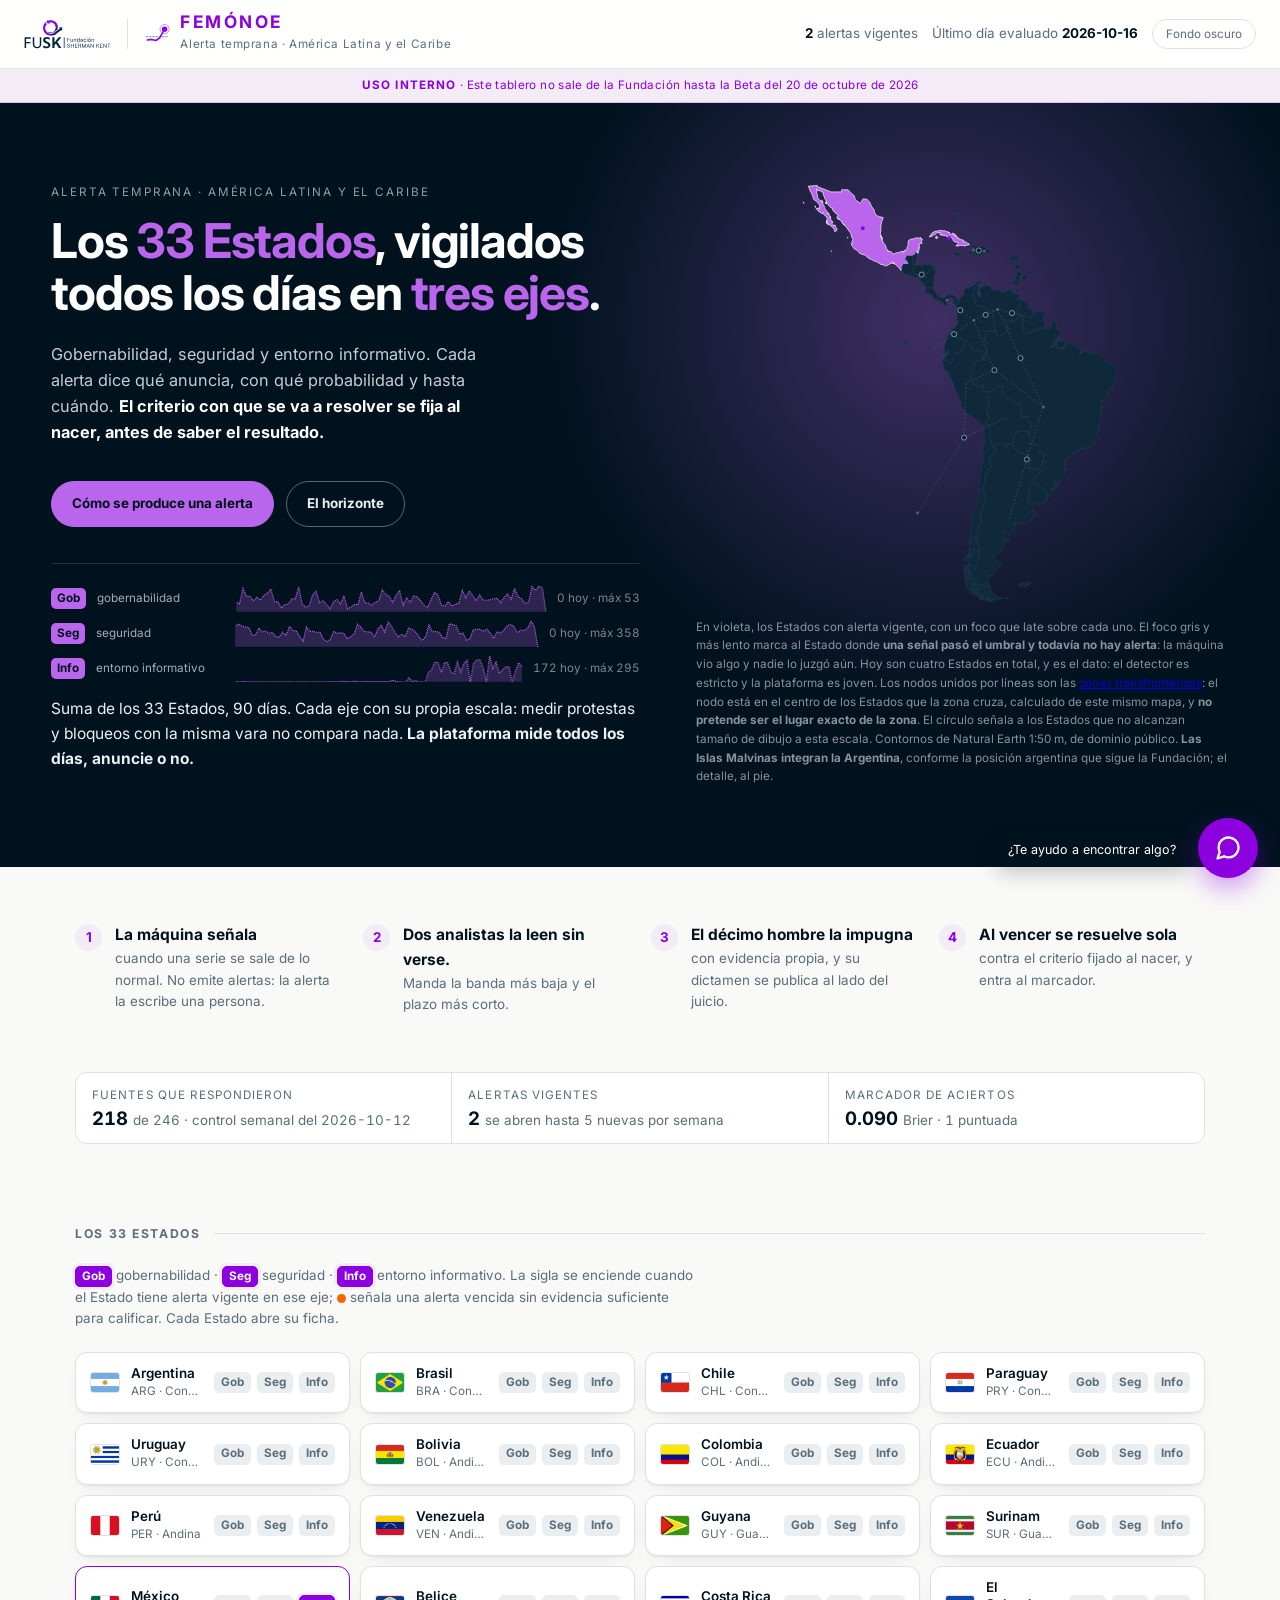
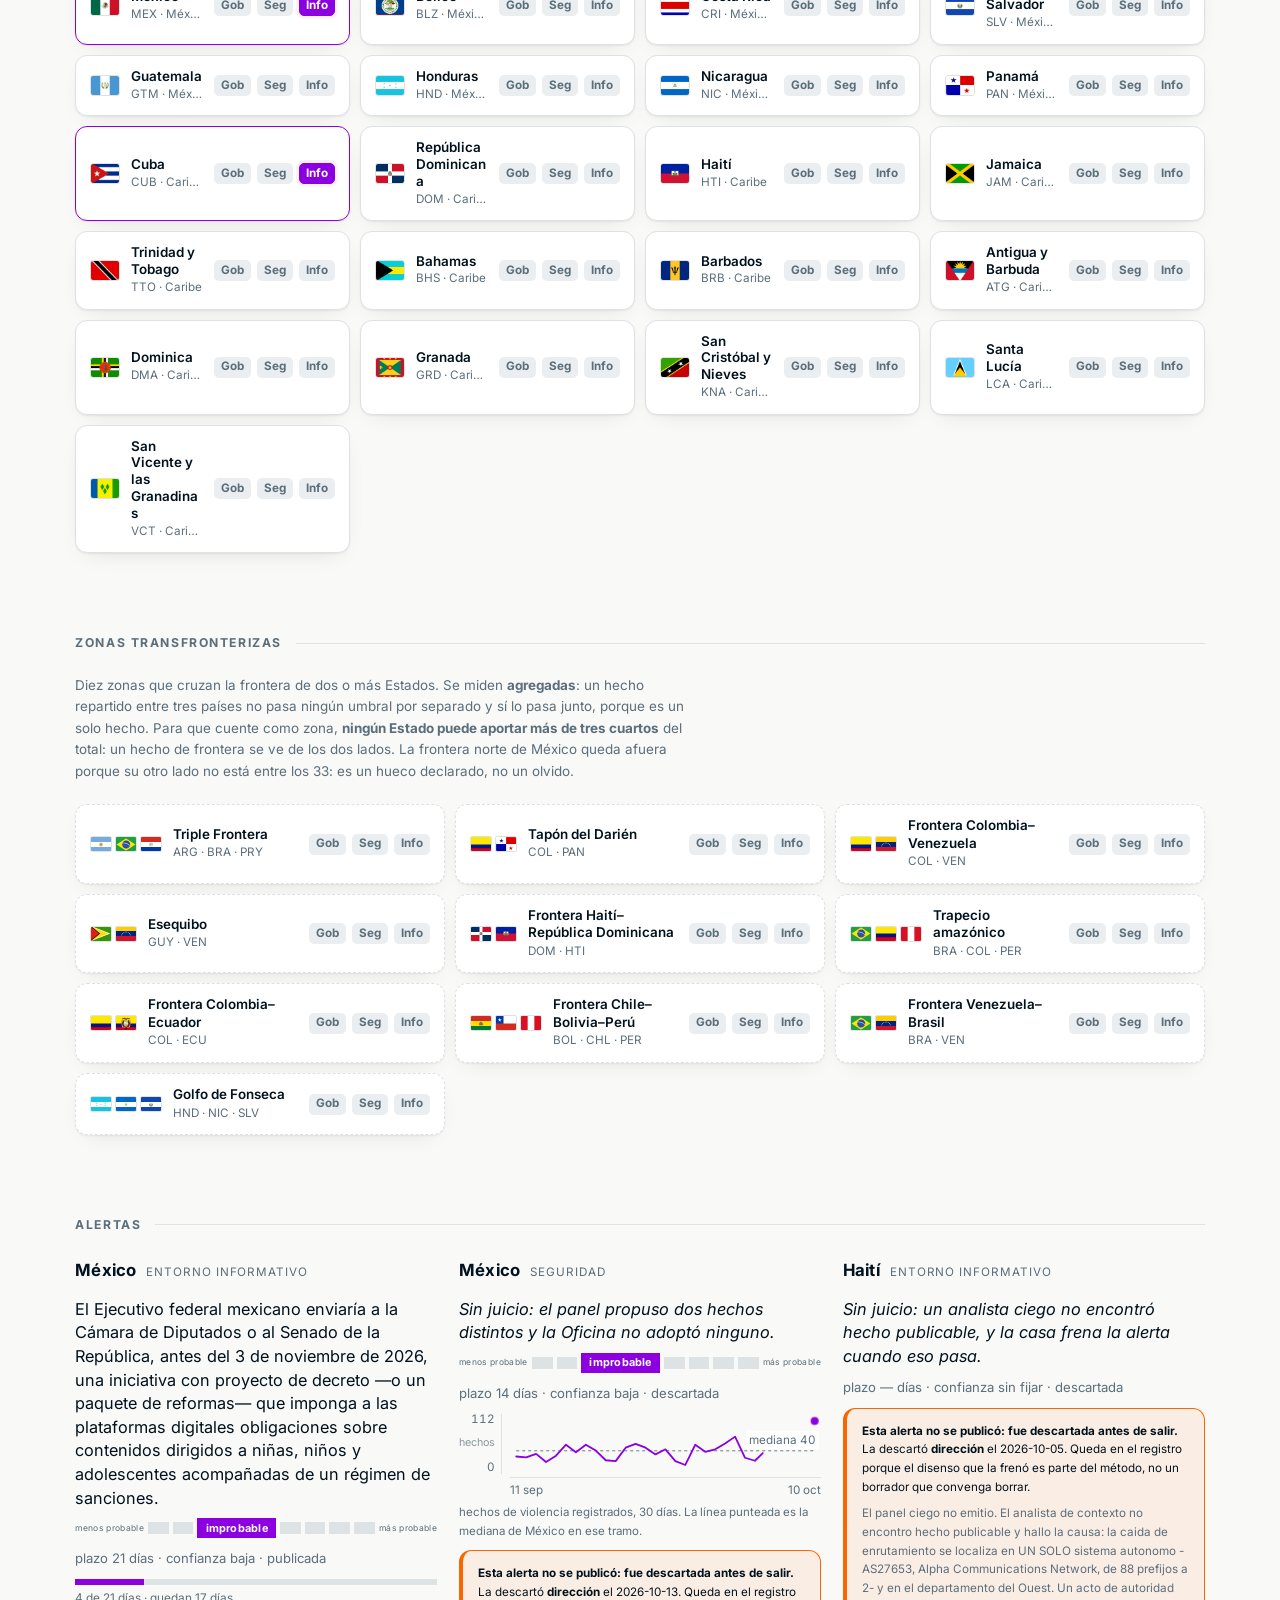
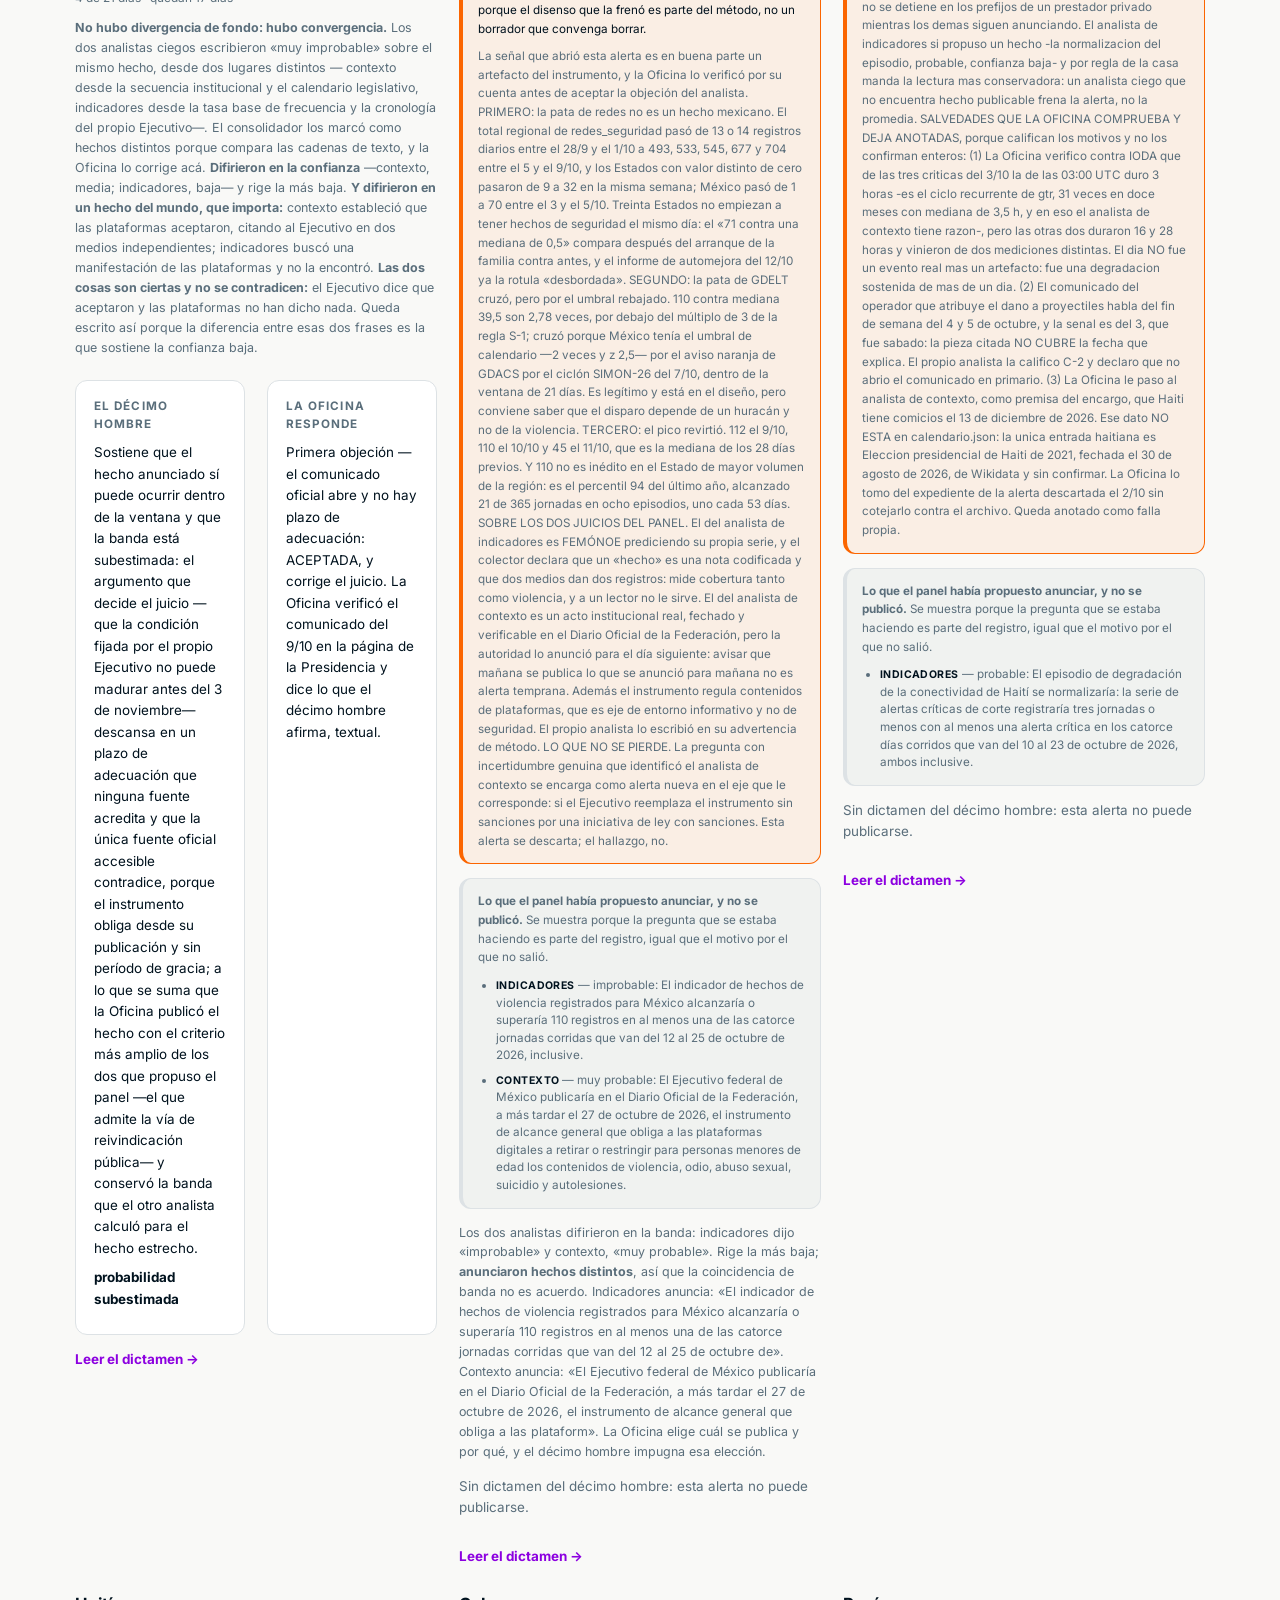
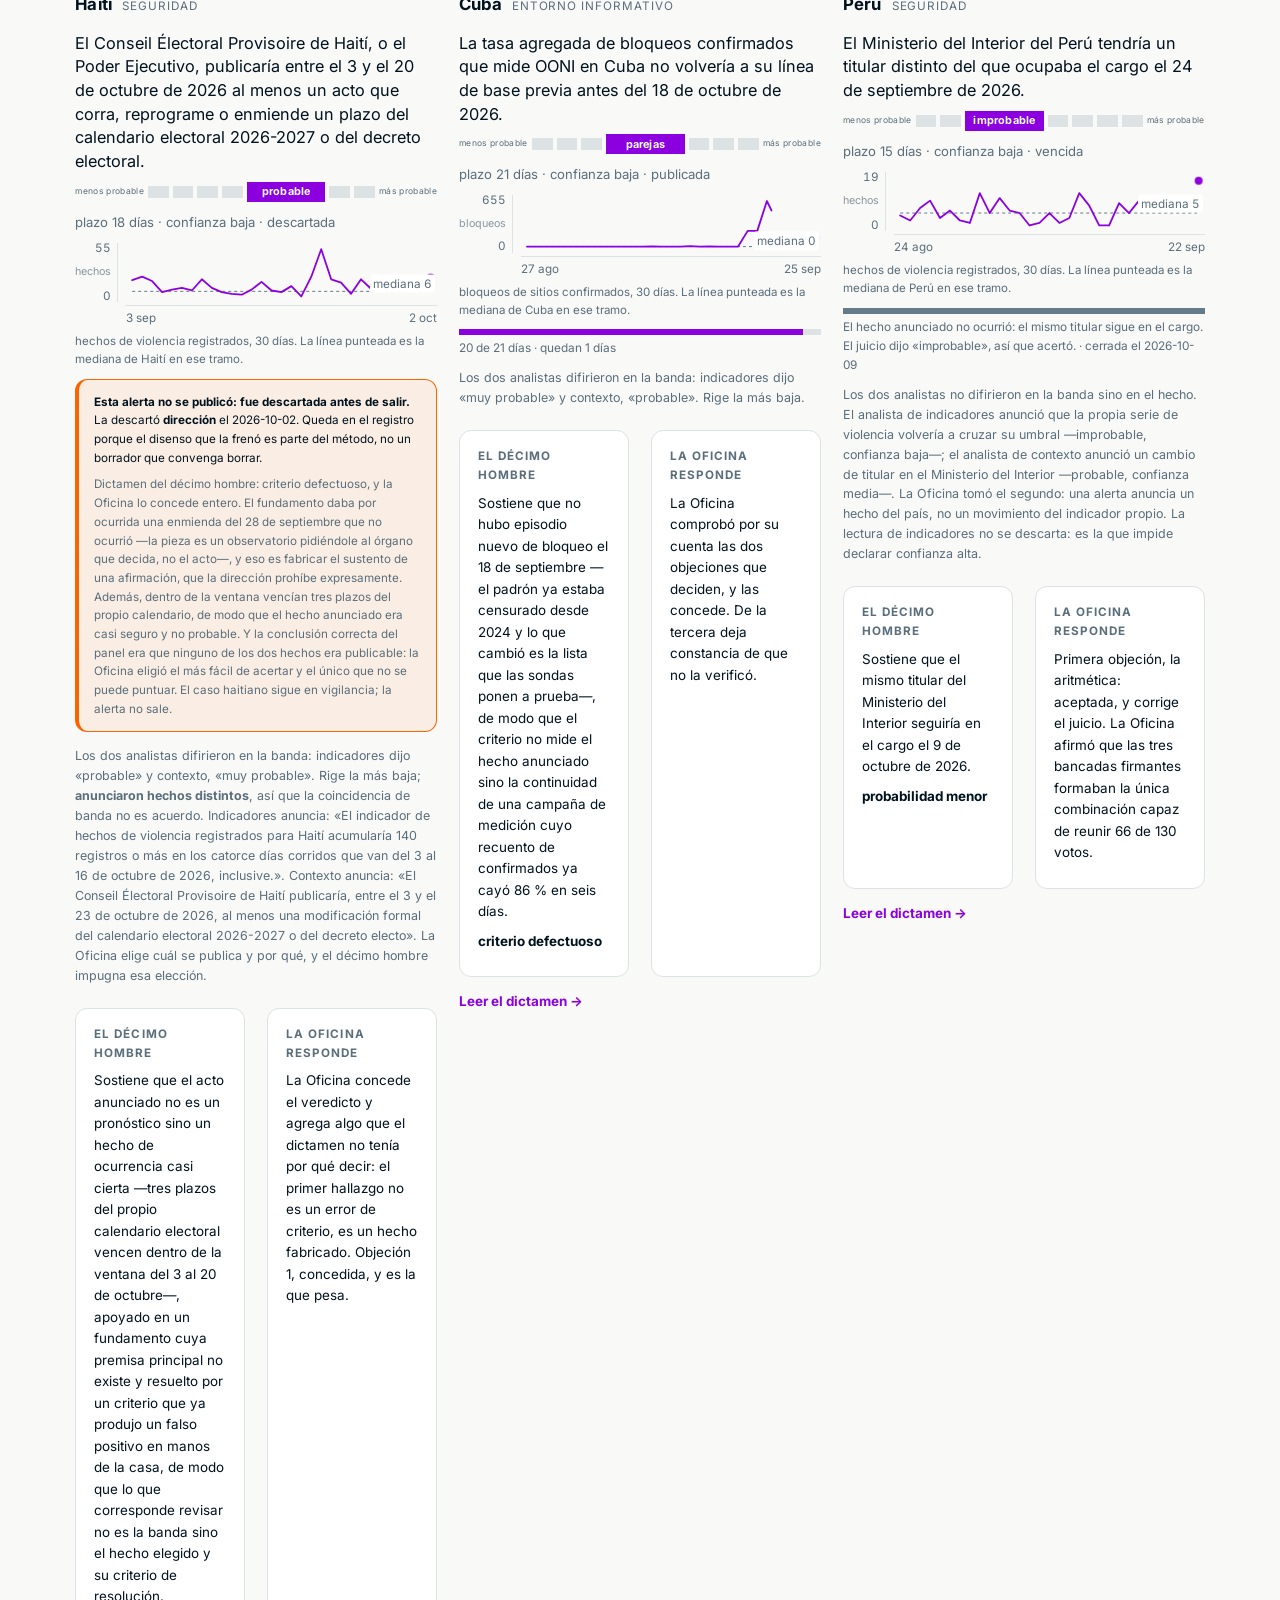
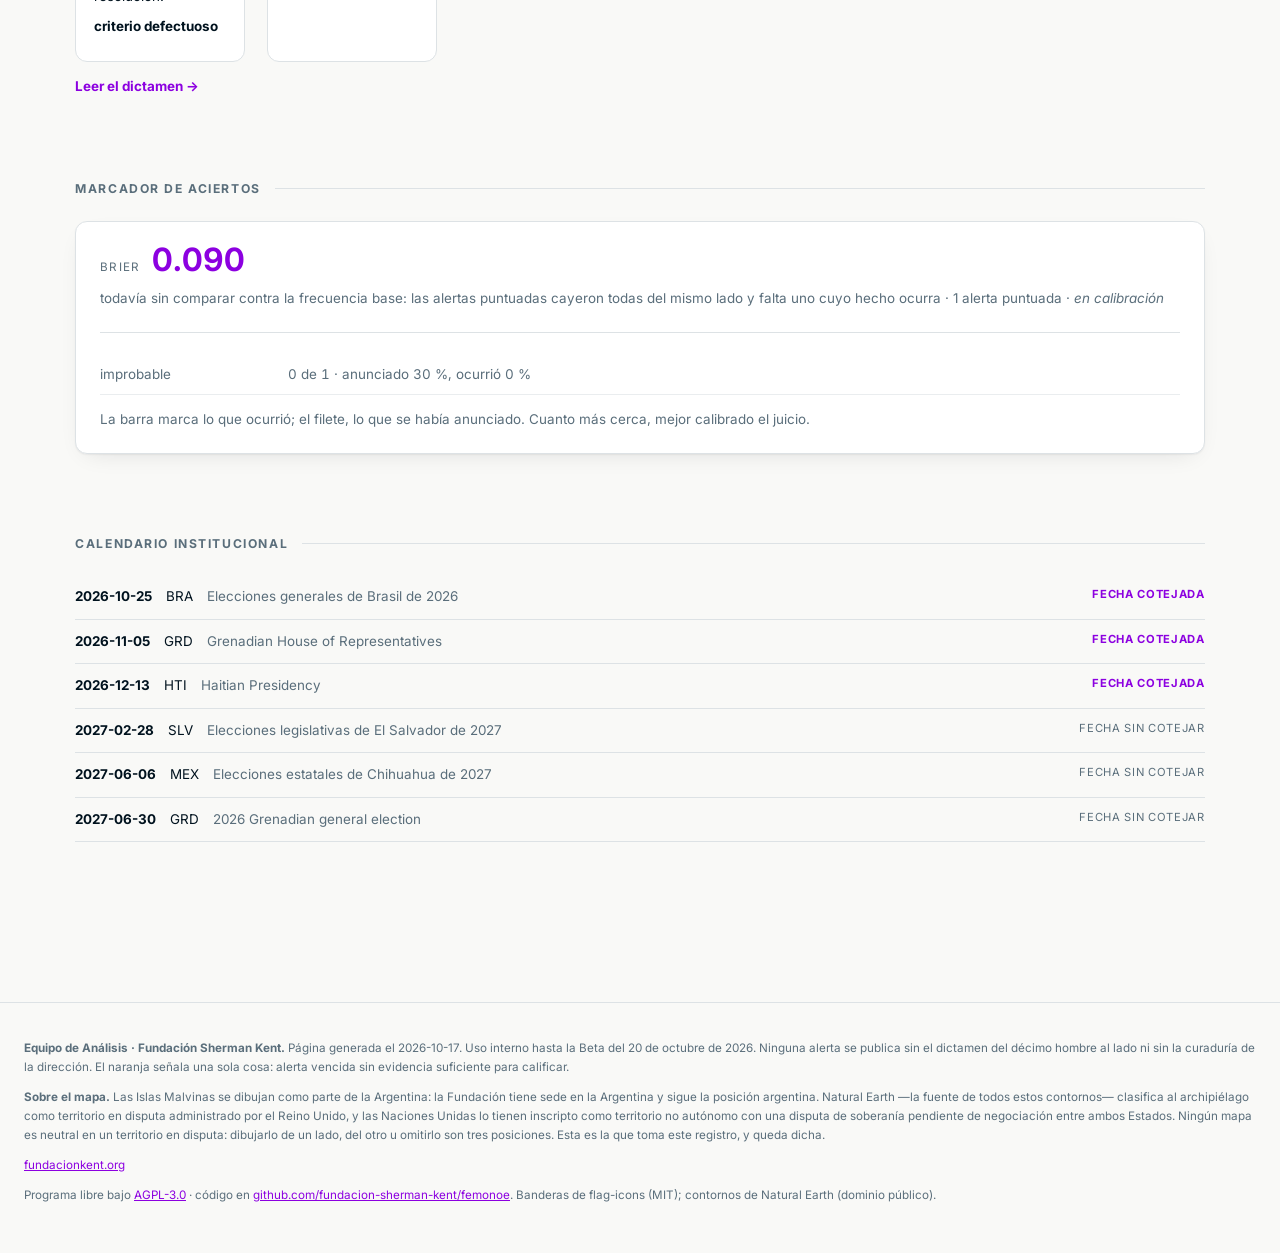
==== commit b532199b: "Sitio 2026-10-17 23:08" ====
--- a/index.html
+++ b/index.html
@@ -26,8 +26,8 @@
     </a>
   </div>
   <div class="franja-derecha">
-    <span><b>1</b> alertas vigentes</span>
-    <span title="El detector evalúa el día de AYER, porque el de hoy todavía está incompleto y daría desvíos falsos. El robot corre cada hora.">Último día evaluado <b>2026-10-09</b></span>
+    <span><b>2</b> alertas vigentes</span>
+    <span title="El detector evalúa el día de AYER, porque el de hoy todavía está incompleto y daría desvíos falsos. El robot corre cada hora.">Último día evaluado <b>2026-10-16</b></span>
     <button type="button" id="tema" class="tema" aria-pressed="false">Fondo oscuro</button>
   </div>
 </div>
@@ -48,9 +48,9 @@
         <a class="boton" href="metodo.html">Cómo se produce una alerta</a>
         <a class="boton hueco" href="horizonte.html">El horizonte</a>
       </div>
-      <div class="pulso-caja"><ul class="pulso-lista"><li><span class="eje viva">Gob</span><span class="que">gobernabilidad</span><svg class="pulso construye" viewBox="0 0 100.0 26.0" preserveAspectRatio="none" role="img" aria-label="gobernabilidad, 90 días"><polygon points="0,26.0 0.00,16.34 1.12,13.37 2.25,0.00 3.37,11.51 4.49,5.94 5.62,14.11 6.74,3.71 7.87,18.57 8.99,19.69 10.11,8.17 11.24,14.11 12.36,14.11 13.48,17.46 14.61,14.86 15.73,17.09 16.85,13.37 17.98,11.89 19.10,8.54 20.22,18.20 21.35,18.20 22.47,23.03 23.60,20.43 24.72,20.06 25.84,15.97 26.97,16.34 28.09,7.06 29.21,20.06 30.34,22.29 31.46,21.54 32.58,13.00 33.71,10.40 34.83,18.94 35.96,17.46 37.08,20.43 38.20,23.40 39.33,18.20 40.45,16.71 41.57,20.06 42.70,13.74 43.82,23.40 44.94,22.29 46.07,20.43 47.19,20.43 48.31,10.77 49.44,19.31 50.56,19.31 51.69,20.80 52.81,18.57 53.93,17.46 55.06,9.29 56.18,12.63 57.30,14.11 58.43,18.57 59.55,13.00 60.67,10.03 61.80,20.80 62.92,15.23 64.04,18.57 65.17,13.74 66.29,14.49 67.42,17.46 68.54,20.80 69.66,22.66 70.79,16.71 71.91,11.14 73.03,13.00 74.16,20.80 75.28,21.54 76.40,18.20 77.53,21.54 78.65,20.06 79.78,19.31 80.90,9.66 82.02,15.23 83.15,10.03 84.27,13.74 85.39,17.46 86.52,13.00 87.64,17.09 88.76,17.09 89.89,16.71 91.01,15.97 92.13,15.60 93.26,18.94 94.38,14.86 95.51,12.26 96.63,16.34 97.75,8.17 98.88,14.11 100.00,26.00 100.0,26.0"/><polyline points="0.00,16.34 1.12,13.37 2.25,0.00 3.37,11.51 4.49,5.94 5.62,14.11 6.74,3.71 7.87,18.57 8.99,19.69 10.11,8.17 11.24,14.11 12.36,14.11 13.48,17.46 14.61,14.86 15.73,17.09 16.85,13.37 17.98,11.89 19.10,8.54 20.22,18.20 21.35,18.20 22.47,23.03 23.60,20.43 24.72,20.06 25.84,15.97 26.97,16.34 28.09,7.06 29.21,20.06 30.34,22.29 31.46,21.54 32.58,13.00 33.71,10.40 34.83,18.94 35.96,17.46 37.08,20.43 38.20,23.40 39.33,18.20 40.45,16.71 41.57,20.06 42.70,13.74 43.82,23.40 44.94,22.29 46.07,20.43 47.19,20.43 48.31,10.77 49.44,19.31 50.56,19.31 51.69,20.80 52.81,18.57 53.93,17.46 55.06,9.29 56.18,12.63 57.30,14.11 58.43,18.57 59.55,13.00 60.67,10.03 61.80,20.80 62.92,15.23 64.04,18.57 65.17,13.74 66.29,14.49 67.42,17.46 68.54,20.80 69.66,22.66 70.79,16.71 71.91,11.14 73.03,13.00 74.16,20.80 75.28,21.54 76.40,18.20 77.53,21.54 78.65,20.06 79.78,19.31 80.90,9.66 82.02,15.23 83.15,10.03 84.27,13.74 85.39,17.46 86.52,13.00 87.64,17.09 88.76,17.09 89.89,16.71 91.01,15.97 92.13,15.60 93.26,18.94 94.38,14.86 95.51,12.26 96.63,16.34 97.75,8.17 98.88,14.11 100.00,26.00"/></svg><span class="cuenta">0 hoy · máx 70</span></li><li><span class="eje viva">Seg</span><span class="que">seguridad</span><svg class="pulso construye" viewBox="0 0 100.0 26.0" preserveAspectRatio="none" role="img" aria-label="seguridad, 90 días"><polygon points="0,26.0 0.00,10.44 1.12,0.00 2.25,5.19 3.37,7.40 4.49,9.13 5.62,16.04 6.74,16.94 7.87,6.22 8.99,4.22 10.11,6.02 11.24,6.91 12.36,7.26 13.48,14.66 14.61,14.73 15.73,7.95 16.85,11.62 17.98,10.79 19.10,12.79 20.22,12.10 21.35,16.46 22.47,16.32 23.60,11.89 24.72,15.01 25.84,6.36 26.97,10.30 28.09,10.65 29.21,15.97 30.34,20.40 31.46,7.05 32.58,11.06 33.71,11.13 34.83,11.96 35.96,12.17 37.08,18.81 38.20,20.88 39.33,18.88 40.45,11.34 41.57,12.86 42.70,12.52 43.82,13.00 44.94,18.19 46.07,16.04 47.19,13.83 48.31,4.29 49.44,7.26 50.56,11.20 51.69,11.62 52.81,11.89 53.93,16.53 55.06,8.51 56.18,5.60 57.30,11.82 58.43,2.42 59.55,6.09 60.67,12.03 61.80,16.46 62.92,13.90 64.04,16.11 65.17,8.16 66.29,8.99 67.42,11.55 68.54,15.84 69.66,19.71 70.79,16.11 71.91,5.19 73.03,11.55 74.16,11.13 75.28,11.96 76.40,17.08 77.53,17.84 78.65,3.94 79.78,4.63 80.90,5.81 82.02,13.69 83.15,12.79 84.27,19.50 85.39,18.19 86.52,9.75 87.64,8.99 88.76,9.27 89.89,10.79 91.01,9.20 92.13,12.52 93.26,17.77 94.38,11.34 95.51,12.65 96.63,10.03 97.75,5.60 98.88,4.49 100.00,26.00 100.0,26.0"/><polyline points="0.00,10.44 1.12,0.00 2.25,5.19 3.37,7.40 4.49,9.13 5.62,16.04 6.74,16.94 7.87,6.22 8.99,4.22 10.11,6.02 11.24,6.91 12.36,7.26 13.48,14.66 14.61,14.73 15.73,7.95 16.85,11.62 17.98,10.79 19.10,12.79 20.22,12.10 21.35,16.46 22.47,16.32 23.60,11.89 24.72,15.01 25.84,6.36 26.97,10.30 28.09,10.65 29.21,15.97 30.34,20.40 31.46,7.05 32.58,11.06 33.71,11.13 34.83,11.96 35.96,12.17 37.08,18.81 38.20,20.88 39.33,18.88 40.45,11.34 41.57,12.86 42.70,12.52 43.82,13.00 44.94,18.19 46.07,16.04 47.19,13.83 48.31,4.29 49.44,7.26 50.56,11.20 51.69,11.62 52.81,11.89 53.93,16.53 55.06,8.51 56.18,5.60 57.30,11.82 58.43,2.42 59.55,6.09 60.67,12.03 61.80,16.46 62.92,13.90 64.04,16.11 65.17,8.16 66.29,8.99 67.42,11.55 68.54,15.84 69.66,19.71 70.79,16.11 71.91,5.19 73.03,11.55 74.16,11.13 75.28,11.96 76.40,17.08 77.53,17.84 78.65,3.94 79.78,4.63 80.90,5.81 82.02,13.69 83.15,12.79 84.27,19.50 85.39,18.19 86.52,9.75 87.64,8.99 88.76,9.27 89.89,10.79 91.01,9.20 92.13,12.52 93.26,17.77 94.38,11.34 95.51,12.65 96.63,10.03 97.75,5.60 98.88,4.49 100.00,26.00"/></svg><span class="cuenta">0 hoy · máx 376</span></li><li><span class="eje viva">Info</span><span class="que">entorno informativo</span><svg class="pulso construye" viewBox="0 0 100.0 26.0" preserveAspectRatio="none" role="img" aria-label="entorno informativo, 90 días"><polygon points="0,26.0 0.00,25.91 1.12,26.00 2.25,26.00 3.37,25.91 4.49,25.91 5.62,25.91 6.74,25.65 7.87,25.38 8.99,25.91 10.11,25.91 11.24,25.38 12.36,25.91 13.48,25.91 14.61,25.91 15.73,25.91 16.85,25.91 17.98,25.91 19.10,26.00 20.22,25.91 21.35,25.91 22.47,25.91 23.60,25.91 24.72,25.91 25.84,25.91 26.97,25.91 28.09,26.00 29.21,25.91 30.34,25.91 31.46,25.91 32.58,25.91 33.71,26.00 34.83,25.91 35.96,25.91 37.08,25.91 38.20,25.91 39.33,25.91 40.45,25.82 41.57,25.74 42.70,25.56 43.82,25.82 44.94,25.47 46.07,25.47 47.19,25.56 48.31,25.74 49.44,25.21 50.56,25.47 51.69,25.91 52.81,25.47 53.93,25.56 55.06,25.65 56.18,25.56 57.30,25.65 58.43,25.56 59.55,25.65 60.67,25.65 61.80,25.47 62.92,24.06 64.04,25.65 65.17,25.74 66.29,26.00 67.42,26.00 68.54,21.68 69.66,25.91 70.79,24.68 71.91,25.91 73.03,25.91 74.16,26.00 75.28,16.66 76.40,13.84 77.53,6.08 78.65,6.43 79.78,16.48 80.90,6.61 82.02,6.87 83.15,16.04 84.27,17.72 85.39,6.08 86.52,15.86 87.64,7.23 88.76,4.32 89.89,26.00 91.01,7.67 92.13,3.97 93.26,3.97 94.38,11.81 95.51,26.00 96.63,0.00 97.75,12.52 98.88,6.08 100.00,16.22 100.0,26.0"/><polyline points="0.00,25.91 1.12,26.00 2.25,26.00 3.37,25.91 4.49,25.91 5.62,25.91 6.74,25.65 7.87,25.38 8.99,25.91 10.11,25.91 11.24,25.38 12.36,25.91 13.48,25.91 14.61,25.91 15.73,25.91 16.85,25.91 17.98,25.91 19.10,26.00 20.22,25.91 21.35,25.91 22.47,25.91 23.60,25.91 24.72,25.91 25.84,25.91 26.97,25.91 28.09,26.00 29.21,25.91 30.34,25.91 31.46,25.91 32.58,25.91 33.71,26.00 34.83,25.91 35.96,25.91 37.08,25.91 38.20,25.91 39.33,25.91 40.45,25.82 41.57,25.74 42.70,25.56 43.82,25.82 44.94,25.47 46.07,25.47 47.19,25.56 48.31,25.74 49.44,25.21 50.56,25.47 51.69,25.91 52.81,25.47 53.93,25.56 55.06,25.65 56.18,25.56 57.30,25.65 58.43,25.56 59.55,25.65 60.67,25.65 61.80,25.47 62.92,24.06 64.04,25.65 65.17,25.74 66.29,26.00 67.42,26.00 68.54,21.68 69.66,25.91 70.79,24.68 71.91,25.91 73.03,25.91 74.16,26.00 75.28,16.66 76.40,13.84 77.53,6.08 78.65,6.43 79.78,16.48 80.90,6.61 82.02,6.87 83.15,16.04 84.27,17.72 85.39,6.08 86.52,15.86 87.64,7.23 88.76,4.32 89.89,26.00 91.01,7.67 92.13,3.97 93.26,3.97 94.38,11.81 95.51,26.00 96.63,0.00 97.75,12.52 98.88,6.08 100.00,16.22"/></svg><span class="cuenta">111 hoy · máx 295</span></li></ul><p class="como">Suma de los 33 Estados, 90 días. Cada eje con su propia escala: medir protestas y bloqueos con la misma vara no compara nada. <b>La plataforma mide todos los días, anuncie o no.</b></p></div>
+      <div class="pulso-caja"><ul class="pulso-lista"><li><span class="eje viva">Gob</span><span class="que">gobernabilidad</span><svg class="pulso construye" viewBox="0 0 100.0 26.0" preserveAspectRatio="none" role="img" aria-label="gobernabilidad, 90 días"><polygon points="0,26.0 0.00,16.19 1.12,17.66 2.25,2.45 3.37,10.30 4.49,10.30 5.62,14.72 6.74,11.28 7.87,14.23 8.99,9.32 10.11,7.36 11.24,2.94 12.36,15.70 13.48,15.70 14.61,22.08 15.73,18.64 16.85,18.15 17.98,12.75 19.10,13.25 20.22,0.98 21.35,18.15 22.47,21.09 23.60,20.11 24.72,8.83 25.84,5.40 26.97,16.68 28.09,14.72 29.21,18.64 30.34,22.57 31.46,15.70 32.58,13.74 33.71,18.15 34.83,9.81 35.96,22.57 37.08,21.09 38.20,18.64 39.33,18.64 40.45,5.89 41.57,17.17 42.70,17.17 43.82,19.13 44.94,16.19 46.07,14.72 47.19,3.92 48.31,8.34 49.44,10.30 50.56,16.19 51.69,8.83 52.81,4.91 53.93,19.13 55.06,11.77 56.18,16.19 57.30,9.81 58.43,10.79 59.55,14.72 60.67,19.13 61.80,21.58 62.92,13.74 64.04,6.38 65.17,8.83 66.29,19.13 67.42,20.11 68.54,15.70 69.66,20.11 70.79,18.15 71.91,17.17 73.03,4.42 74.16,11.77 75.28,4.91 76.40,9.81 77.53,14.72 78.65,8.83 79.78,14.23 80.90,14.23 82.02,13.74 83.15,12.75 84.27,12.26 85.39,16.68 86.52,11.28 87.64,7.85 88.76,13.25 89.89,2.45 91.01,10.30 92.13,12.75 93.26,17.17 94.38,16.68 95.51,0.49 96.63,4.42 97.75,0.00 98.88,1.96 100.00,26.00 100.0,26.0"/><polyline points="0.00,16.19 1.12,17.66 2.25,2.45 3.37,10.30 4.49,10.30 5.62,14.72 6.74,11.28 7.87,14.23 8.99,9.32 10.11,7.36 11.24,2.94 12.36,15.70 13.48,15.70 14.61,22.08 15.73,18.64 16.85,18.15 17.98,12.75 19.10,13.25 20.22,0.98 21.35,18.15 22.47,21.09 23.60,20.11 24.72,8.83 25.84,5.40 26.97,16.68 28.09,14.72 29.21,18.64 30.34,22.57 31.46,15.70 32.58,13.74 33.71,18.15 34.83,9.81 35.96,22.57 37.08,21.09 38.20,18.64 39.33,18.64 40.45,5.89 41.57,17.17 42.70,17.17 43.82,19.13 44.94,16.19 46.07,14.72 47.19,3.92 48.31,8.34 49.44,10.30 50.56,16.19 51.69,8.83 52.81,4.91 53.93,19.13 55.06,11.77 56.18,16.19 57.30,9.81 58.43,10.79 59.55,14.72 60.67,19.13 61.80,21.58 62.92,13.74 64.04,6.38 65.17,8.83 66.29,19.13 67.42,20.11 68.54,15.70 69.66,20.11 70.79,18.15 71.91,17.17 73.03,4.42 74.16,11.77 75.28,4.91 76.40,9.81 77.53,14.72 78.65,8.83 79.78,14.23 80.90,14.23 82.02,13.74 83.15,12.75 84.27,12.26 85.39,16.68 86.52,11.28 87.64,7.85 88.76,13.25 89.89,2.45 91.01,10.30 92.13,12.75 93.26,17.17 94.38,16.68 95.51,0.49 96.63,4.42 97.75,0.00 98.88,1.96 100.00,26.00"/></svg><span class="cuenta">0 hoy · máx 53</span></li><li><span class="eje viva">Seg</span><span class="que">seguridad</span><svg class="pulso construye" viewBox="0 0 100.0 26.0" preserveAspectRatio="none" role="img" aria-label="seguridad, 90 días"><polygon points="0,26.0 0.00,5.23 1.12,3.12 2.25,5.01 3.37,5.96 4.49,6.32 5.62,14.09 6.74,14.16 7.87,7.04 8.99,10.89 10.11,10.02 11.24,12.13 12.36,11.40 13.48,15.98 14.61,15.83 15.73,11.18 16.85,14.45 17.98,5.37 19.10,9.51 20.22,9.88 21.35,15.47 22.47,20.12 23.60,6.10 24.72,10.31 25.84,10.39 26.97,11.26 28.09,11.47 29.21,18.45 30.34,20.63 31.46,18.52 32.58,10.60 33.71,12.20 34.83,11.84 35.96,12.35 37.08,17.79 38.20,15.54 39.33,13.22 40.45,3.20 41.57,6.32 42.70,10.46 43.82,10.89 44.94,11.18 46.07,16.05 47.19,7.63 48.31,4.58 49.44,11.11 50.56,1.23 51.69,5.08 52.81,11.33 53.93,15.98 55.06,13.29 56.18,15.61 57.30,7.26 58.43,8.13 59.55,10.82 60.67,15.32 61.80,19.39 62.92,15.61 64.04,4.14 65.17,10.82 66.29,10.39 67.42,11.26 68.54,16.63 69.66,17.43 70.79,2.83 71.91,3.56 73.03,4.79 74.16,13.07 75.28,12.13 76.40,19.17 77.53,17.79 78.65,8.93 79.78,8.13 80.90,8.42 82.02,10.02 83.15,8.35 84.27,11.84 85.39,17.36 86.52,10.60 87.64,11.98 88.76,9.22 89.89,4.58 91.01,3.41 92.13,5.66 93.26,11.77 94.38,9.15 95.51,9.59 96.63,7.34 97.75,0.00 98.88,6.10 100.00,26.00 100.0,26.0"/><polyline points="0.00,5.23 1.12,3.12 2.25,5.01 3.37,5.96 4.49,6.32 5.62,14.09 6.74,14.16 7.87,7.04 8.99,10.89 10.11,10.02 11.24,12.13 12.36,11.40 13.48,15.98 14.61,15.83 15.73,11.18 16.85,14.45 17.98,5.37 19.10,9.51 20.22,9.88 21.35,15.47 22.47,20.12 23.60,6.10 24.72,10.31 25.84,10.39 26.97,11.26 28.09,11.47 29.21,18.45 30.34,20.63 31.46,18.52 32.58,10.60 33.71,12.20 34.83,11.84 35.96,12.35 37.08,17.79 38.20,15.54 39.33,13.22 40.45,3.20 41.57,6.32 42.70,10.46 43.82,10.89 44.94,11.18 46.07,16.05 47.19,7.63 48.31,4.58 49.44,11.11 50.56,1.23 51.69,5.08 52.81,11.33 53.93,15.98 55.06,13.29 56.18,15.61 57.30,7.26 58.43,8.13 59.55,10.82 60.67,15.32 61.80,19.39 62.92,15.61 64.04,4.14 65.17,10.82 66.29,10.39 67.42,11.26 68.54,16.63 69.66,17.43 70.79,2.83 71.91,3.56 73.03,4.79 74.16,13.07 75.28,12.13 76.40,19.17 77.53,17.79 78.65,8.93 79.78,8.13 80.90,8.42 82.02,10.02 83.15,8.35 84.27,11.84 85.39,17.36 86.52,10.60 87.64,11.98 88.76,9.22 89.89,4.58 91.01,3.41 92.13,5.66 93.26,11.77 94.38,9.15 95.51,9.59 96.63,7.34 97.75,0.00 98.88,6.10 100.00,26.00"/></svg><span class="cuenta">0 hoy · máx 358</span></li><li><span class="eje viva">Info</span><span class="que">entorno informativo</span><svg class="pulso construye" viewBox="0 0 100.0 26.0" preserveAspectRatio="none" role="img" aria-label="entorno informativo, 90 días"><polygon points="0,26.0 0.00,25.38 1.12,25.91 2.25,25.91 3.37,25.38 4.49,25.91 5.62,25.91 6.74,25.91 7.87,25.91 8.99,25.91 10.11,25.91 11.24,26.00 12.36,25.91 13.48,25.91 14.61,25.91 15.73,25.91 16.85,25.91 17.98,25.91 19.10,25.91 20.22,26.00 21.35,25.91 22.47,25.91 23.60,25.91 24.72,25.91 25.84,26.00 26.97,25.91 28.09,25.91 29.21,25.91 30.34,25.91 31.46,25.91 32.58,25.82 33.71,25.74 34.83,25.56 35.96,25.82 37.08,25.47 38.20,25.47 39.33,25.56 40.45,25.74 41.57,25.21 42.70,25.47 43.82,25.91 44.94,25.47 46.07,25.56 47.19,25.65 48.31,25.56 49.44,25.65 50.56,25.56 51.69,25.65 52.81,25.65 53.93,25.47 55.06,24.06 56.18,25.65 57.30,25.74 58.43,26.00 59.55,26.00 60.67,21.68 61.80,25.91 62.92,24.68 64.04,25.91 65.17,25.91 66.29,26.00 67.42,16.66 68.54,13.84 69.66,6.08 70.79,6.43 71.91,16.48 73.03,6.61 74.16,6.87 75.28,16.04 76.40,17.72 77.53,6.08 78.65,15.86 79.78,7.23 80.90,4.32 82.02,26.00 83.15,7.67 84.27,3.97 85.39,3.97 86.52,11.81 87.64,26.00 88.76,0.00 89.89,12.52 91.01,6.08 92.13,17.19 93.26,13.75 94.38,10.75 95.51,11.11 96.63,26.00 97.75,15.16 98.88,6.70 100.00,10.84 100.0,26.0"/><polyline points="0.00,25.38 1.12,25.91 2.25,25.91 3.37,25.38 4.49,25.91 5.62,25.91 6.74,25.91 7.87,25.91 8.99,25.91 10.11,25.91 11.24,26.00 12.36,25.91 13.48,25.91 14.61,25.91 15.73,25.91 16.85,25.91 17.98,25.91 19.10,25.91 20.22,26.00 21.35,25.91 22.47,25.91 23.60,25.91 24.72,25.91 25.84,26.00 26.97,25.91 28.09,25.91 29.21,25.91 30.34,25.91 31.46,25.91 32.58,25.82 33.71,25.74 34.83,25.56 35.96,25.82 37.08,25.47 38.20,25.47 39.33,25.56 40.45,25.74 41.57,25.21 42.70,25.47 43.82,25.91 44.94,25.47 46.07,25.56 47.19,25.65 48.31,25.56 49.44,25.65 50.56,25.56 51.69,25.65 52.81,25.65 53.93,25.47 55.06,24.06 56.18,25.65 57.30,25.74 58.43,26.00 59.55,26.00 60.67,21.68 61.80,25.91 62.92,24.68 64.04,25.91 65.17,25.91 66.29,26.00 67.42,16.66 68.54,13.84 69.66,6.08 70.79,6.43 71.91,16.48 73.03,6.61 74.16,6.87 75.28,16.04 76.40,17.72 77.53,6.08 78.65,15.86 79.78,7.23 80.90,4.32 82.02,26.00 83.15,7.67 84.27,3.97 85.39,3.97 86.52,11.81 87.64,26.00 88.76,0.00 89.89,12.52 91.01,6.08 92.13,17.19 93.26,13.75 94.38,10.75 95.51,11.11 96.63,26.00 97.75,15.16 98.88,6.70 100.00,10.84"/></svg><span class="cuenta">172 hoy · máx 295</span></li></ul><p class="como">Suma de los 33 Estados, 90 días. Cada eje con su propia escala: medir protestas y bloqueos con la misma vara no compara nada. <b>La plataforma mide todos los días, anuncie o no.</b></p></div>
     </div>
-    <figure class="apertura-mapa"><svg id="mapa-alc" class="mapa" viewBox="0 0 420 560" role="img" aria-label="Mapa de los 33 Estados y sus zonas transfronterizas"><a href="#pais-VEN" class="pais" data-iso="VEN"><title>Venezuela</title><path d="M285.9,150.1L285.3,150.3L285.3,150.2L285.5,149.9L285.8,149.8L285.9,149.7L286.1,149.6L286.2,149.6L286.3,149.8L286.1,149.9L285.9,150.1ZM270.7,137.6L270.9,138.4L270.9,138.6L270.4,139.1L270.1,139.2L269.8,139.2L269.5,139.1L269.2,138.7L268.9,138.8L268.2,138.7L268.0,138.6L268.2,138.1L268.8,137.9L269.0,137.9L269.1,138.2L269.4,138.4L269.8,138.4L269.9,138.0L270.6,137.4L270.7,137.6ZM263.9,139.0L263.7,139.2L263.1,139.0L263.0,138.8L263.1,138.6L263.5,138.6L263.8,138.9L263.9,139.0ZM285.0,151.8L284.7,152.0L284.6,151.3L284.8,151.2L285.3,150.6L285.4,150.6L285.6,150.7L285.5,150.8L285.8,151.0L285.7,151.3L285.4,151.6L285.0,151.8ZM289.9,153.8L290.9,155.4L290.9,155.5L290.8,155.7L290.2,156.1L290.0,156.3L289.9,157.0L289.1,157.4L288.6,157.8L288.2,158.2L288.1,158.4L287.5,158.5L287.2,158.8L287.0,159.5L286.8,159.8L286.4,160.2L286.4,160.4L286.9,161.3L287.0,161.6L286.8,162.0L286.8,162.3L287.1,162.6L287.4,162.7L287.7,162.5L288.1,162.6L288.2,162.7L288.4,162.8L288.4,163.0L288.2,163.6L288.0,163.9L287.1,164.5L286.6,164.8L286.4,165.0L285.9,164.9L285.6,164.9L285.5,165.1L285.3,165.3L285.0,165.3L284.5,165.4L284.2,165.5L284.1,165.8L284.0,166.2L284.1,166.7L284.2,167.1L284.2,167.4L284.3,168.6L284.2,168.8L283.9,169.1L283.5,169.6L283.1,170.3L283.1,170.5L284.2,172.0L285.2,173.4L286.3,174.9L286.4,175.0L286.6,175.2L286.8,175.7L287.0,176.2L287.0,176.5L286.8,176.9L286.6,177.2L286.3,177.6L285.9,177.9L285.5,178.1L285.1,178.9L285.0,179.1L284.8,179.2L284.5,179.3L283.9,179.3L283.6,179.2L283.2,179.8L282.6,180.0L282.2,180.6L280.9,181.2L279.6,181.7L279.2,181.8L277.9,181.5L277.6,181.6L277.3,182.0L276.9,182.2L276.6,182.2L276.4,182.3L276.3,182.8L276.2,184.5L275.7,185.1L275.1,185.1L274.8,184.4L274.3,184.0L273.6,183.0L273.3,182.8L273.1,182.8L272.3,183.2L272.0,183.0L271.8,182.8L271.2,182.9L270.5,182.9L269.9,182.9L269.7,182.7L269.4,182.0L269.2,181.8L269.1,181.7L268.7,181.6L267.3,181.6L267.1,181.6L266.9,181.5L266.6,181.0L266.4,180.8L266.0,180.7L265.9,181.0L266.5,181.9L266.6,182.4L267.2,183.1L268.6,184.6L268.9,185.1L268.8,185.7L268.8,186.6L268.9,187.5L269.3,188.8L269.8,190.0L269.9,190.8L269.8,191.4L269.8,191.7L269.8,191.9L269.9,192.0L270.4,192.2L271.4,192.4L272.1,192.4L273.1,192.5L273.1,192.9L273.1,193.7L272.9,194.0L272.7,194.2L272.1,194.3L271.6,194.7L270.8,195.2L270.3,195.2L270.1,195.4L269.9,195.5L269.8,195.7L269.7,196.5L269.4,197.4L269.0,198.0L268.5,198.5L267.9,198.5L267.6,198.5L267.3,198.6L267.1,199.0L266.6,199.5L266.4,199.8L265.9,199.7L265.4,200.0L264.9,200.3L264.5,200.7L264.1,201.2L263.7,201.8L263.2,202.2L263.0,202.7L262.6,203.3L262.2,203.3L262.2,202.9L262.4,202.4L262.2,201.8L261.8,201.5L261.6,201.5L261.4,201.5L260.9,201.7L260.3,202.2L260.0,202.5L259.7,202.7L259.1,202.9L258.5,202.9L258.2,202.8L257.8,202.5L256.9,201.4L255.6,200.0L255.5,199.5L255.6,199.1L255.3,198.5L255.2,197.8L255.1,197.6L255.1,197.1L254.8,196.2L254.5,195.4L254.4,195.1L254.4,194.7L254.4,194.4L254.1,194.2L253.9,193.3L254.0,193.0L254.0,192.6L253.7,192.4L253.5,192.1L253.1,191.5L252.6,191.0L252.3,190.8L252.2,190.7L252.0,190.2L251.9,190.1L251.6,190.0L251.2,189.8L250.7,190.1L250.7,189.6L250.8,189.5L252.4,187.6L253.3,186.8L253.3,186.6L253.4,186.4L253.5,186.1L253.3,185.9L252.5,184.4L252.3,184.2L252.0,183.9L251.7,183.4L251.3,181.9L251.1,181.2L251.0,180.7L251.0,180.1L250.9,179.6L250.7,179.3L250.7,178.3L250.9,176.6L251.0,175.4L250.9,174.5L251.0,173.8L251.6,173.3L251.8,172.7L251.8,171.7L252.1,171.0L252.7,170.3L252.8,169.7L252.7,169.1L252.6,168.8L252.2,168.4L251.3,168.1L250.7,168.1L250.3,168.4L249.3,168.6L247.7,168.9L246.3,168.9L245.3,168.6L244.6,168.8L244.1,169.1L243.7,169.3L243.4,169.0L243.2,168.9L242.8,169.1L242.0,167.9L241.3,166.8L240.5,165.5L239.5,164.0L239.4,163.9L239.1,163.9L238.7,163.9L238.0,163.8L237.6,163.5L237.3,163.3L236.7,163.1L236.3,163.0L235.9,163.1L234.9,163.7L234.4,163.7L233.9,163.7L232.7,163.4L231.9,163.4L230.9,163.5L230.6,163.7L229.9,163.4L229.6,163.0L229.2,162.0L229.0,161.3L228.5,161.1L228.1,161.0L227.8,160.8L227.7,160.3L227.6,159.8L227.7,158.8L227.7,158.5L227.7,157.5L228.1,157.0L228.2,156.7L228.2,156.4L228.1,155.5L227.9,154.9L227.3,154.2L226.6,153.3L226.3,152.0L226.0,150.3L225.8,150.1L225.5,150.3L225.2,150.1L224.9,149.5L224.7,149.4L224.3,149.6L224.1,149.8L223.3,149.9L223.1,149.8L223.2,149.6L223.5,149.0L223.9,148.2L224.3,147.6L224.7,146.8L224.9,146.0L225.1,144.5L225.3,143.5L225.6,141.6L226.3,140.1L226.6,139.4L227.2,138.6L227.4,138.1L227.7,137.7L228.7,137.2L229.9,134.7L230.2,134.2L231.4,133.8L232.3,133.6L233.0,133.3L233.2,133.1L233.4,133.0L233.2,133.3L233.0,133.6L232.6,133.9L230.6,134.5L230.5,134.6L230.2,134.8L230.2,135.4L230.2,135.8L230.8,137.2L231.0,137.5L231.8,138.4L231.6,138.4L231.3,138.5L231.6,139.4L232.0,140.1L232.0,140.6L231.7,142.0L231.0,142.7L230.6,143.6L230.2,144.0L229.4,145.9L230.1,147.0L230.1,147.6L230.6,148.3L230.9,148.6L231.2,148.9L231.1,149.4L231.3,150.2L231.6,150.6L231.9,150.7L232.3,150.7L233.5,150.2L233.8,150.0L234.0,149.6L234.5,148.8L234.6,147.8L234.8,146.5L234.6,145.8L234.0,144.7L233.7,143.8L233.0,143.1L232.7,141.8L232.6,141.4L232.4,140.8L232.3,139.8L232.7,139.4L232.7,138.7L233.7,138.4L235.9,137.1L237.2,136.8L238.8,136.1L239.2,135.7L239.5,135.2L239.8,135.1L240.6,135.7L241.0,135.5L241.2,135.0L240.9,134.2L240.5,134.2L239.1,134.5L238.9,134.1L238.9,133.8L238.5,132.8L238.8,132.1L239.0,131.5L239.4,131.3L240.0,131.0L240.5,131.4L240.7,131.8L240.8,132.1L240.9,133.1L241.2,134.1L241.5,134.9L241.9,135.4L242.2,135.3L242.3,135.3L243.8,135.2L244.8,135.5L245.9,135.7L246.9,136.5L248.0,137.4L248.3,138.1L248.4,138.7L248.7,139.2L248.4,139.6L248.5,140.4L248.8,141.1L249.3,141.6L250.6,141.8L252.1,141.4L254.4,141.1L255.1,140.9L258.8,140.8L259.4,141.1L259.6,141.4L259.6,141.8L260.8,143.1L261.7,143.3L262.6,143.7L263.4,144.0L264.4,144.3L264.9,144.2L265.3,144.1L265.8,144.1L269.1,141.8L270.9,141.9L271.1,141.8L271.4,141.6L270.7,141.2L269.2,141.1L268.8,141.3L268.5,140.7L269.0,140.8L270.7,140.6L272.5,140.7L274.1,140.3L274.8,140.2L275.2,140.3L276.5,140.0L278.8,140.3L280.6,140.1L280.4,140.4L279.8,140.6L278.9,140.8L278.1,141.3L276.6,141.2L275.5,141.4L275.8,141.5L275.8,142.1L275.9,142.2L276.1,142.2L276.4,142.6L276.6,142.9L276.7,143.5L276.6,144.1L276.3,144.3L276.8,144.3L277.0,144.0L276.9,143.7L277.0,143.3L277.2,143.5L277.4,143.6L278.0,145.2L278.4,146.1L278.5,146.0L278.6,146.0L278.7,145.9L278.9,145.5L279.1,145.7L279.1,145.8L279.2,145.9L279.1,145.5L279.2,145.0L279.2,144.8L279.4,144.8L279.6,144.8L279.9,145.0L280.4,145.5L280.8,146.1L280.8,146.4L280.9,146.5L281.2,146.7L281.3,147.0L281.4,146.6L281.2,146.3L281.1,145.9L281.8,145.9L282.1,145.4L282.4,145.7L283.4,147.0L283.9,147.2L285.0,147.5L285.6,148.2L286.1,148.7L285.8,149.4L285.1,149.6L284.9,150.1L284.8,150.4L284.8,150.8L284.6,151.2L284.5,151.4L284.4,152.0L284.1,152.7L283.8,153.5L281.9,153.5L282.3,153.8L282.8,154.1L283.5,154.7L284.1,154.2L284.8,154.2L285.6,153.7L286.0,153.6L287.6,153.8L288.0,153.5L288.3,153.3L289.1,153.4L289.9,153.8Z"/></a><a href="#pais-URY" class="pais" data-iso="URY"><title>Uruguay</title><path d="M323.1,419.9L322.9,420.2L322.7,420.6L322.3,421.7L321.3,423.1L321.1,424.0L319.9,424.8L319.1,425.8L318.6,425.8L318.2,426.2L315.5,427.4L314.5,427.2L313.8,427.2L313.1,426.7L311.6,426.5L310.7,426.7L309.4,427.3L309.1,427.3L308.8,427.2L308.1,427.0L307.7,426.5L305.7,425.9L304.1,424.4L302.3,424.4L300.9,424.6L300.6,424.4L300.5,424.0L300.2,423.5L298.9,422.3L298.0,421.0L297.8,419.8L298.0,418.5L298.2,416.9L298.2,416.4L298.6,416.2L298.9,416.1L299.2,415.7L299.6,415.1L299.6,414.6L299.3,413.8L299.2,412.6L299.0,411.9L299.4,411.0L299.4,410.6L299.2,410.1L299.1,409.7L299.2,409.3L299.2,408.9L299.1,408.5L299.1,408.2L299.5,407.9L299.8,407.5L300.0,407.0L300.1,406.6L300.1,406.3L300.0,406.0L299.8,405.8L299.9,405.3L300.2,404.6L300.6,404.0L300.6,403.3L300.6,402.9L300.5,402.6L300.6,402.3L300.9,402.2L300.9,401.8L300.9,400.9L300.6,400.1L300.9,399.6L301.4,398.8L301.8,398.3L301.8,397.9L302.0,397.6L302.2,398.0L303.1,398.2L303.9,398.2L304.1,398.0L304.4,397.3L304.9,397.1L305.3,397.0L305.9,397.1L306.4,397.6L307.9,399.2L309.1,400.4L309.4,400.9L309.8,401.3L310.0,401.7L309.9,402.6L309.9,403.1L310.0,403.2L310.2,403.2L310.7,403.1L310.9,402.9L311.2,402.6L311.4,402.4L311.6,402.2L311.8,402.0L311.8,401.8L312.0,401.8L312.2,401.9L312.8,402.4L313.1,403.0L313.2,403.3L313.4,403.6L313.6,403.8L313.8,404.1L314.1,404.5L314.5,404.6L314.8,404.5L315.5,405.2L317.0,405.8L317.4,406.1L317.6,406.6L318.2,407.4L318.9,408.1L319.5,408.4L320.0,408.5L320.4,408.7L320.6,408.9L320.9,409.2L321.2,409.4L321.2,409.6L321.5,410.2L321.8,410.9L322.0,411.5L322.5,412.1L323.2,412.6L323.9,413.0L324.2,413.3L324.4,413.6L323.9,414.1L323.4,414.8L323.0,415.3L322.6,415.7L322.5,416.0L322.3,416.4L322.3,418.4L322.3,419.2L322.3,419.4L322.4,419.6L322.7,419.7L323.0,419.9L323.1,419.9Z"/></a><a href="#pais-TTO" class="pais" data-iso="TTO"><title>Trinidad y Tobago</title><path d="M286.2,137.3L285.9,137.4L286.0,137.1L286.4,136.7L287.2,136.4L287.4,136.4L287.2,136.8L286.2,137.3ZM285.0,143.9L284.2,144.2L282.0,144.3L281.1,144.2L280.4,144.3L281.7,143.5L281.8,143.2L282.3,143.1L282.5,143.0L282.7,141.3L282.6,140.9L282.5,140.7L282.3,140.6L281.8,140.3L281.8,140.2L282.1,140.0L282.7,139.9L283.2,139.7L284.2,139.7L284.6,139.5L285.4,139.4L285.0,140.2L284.8,140.5L284.9,141.2L284.8,141.7L284.9,142.3L285.1,142.7L285.0,143.1L285.0,143.6L285.0,143.9Z"/></a><a href="#pais-SUR" class="pais" data-iso="SUR"><title>Surinam</title><path d="M319.2,173.9L318.8,174.4L318.4,175.0L317.8,176.1L317.8,176.4L317.7,176.7L317.6,177.2L317.7,177.8L317.8,178.1L317.9,178.8L317.8,179.4L317.8,179.8L317.9,180.3L318.0,181.0L318.0,181.2L318.2,181.4L318.3,181.6L318.2,182.2L318.7,183.1L319.0,183.5L319.4,183.9L319.6,184.3L319.8,184.8L319.9,184.9L320.0,185.1L319.9,185.4L319.9,185.9L319.7,186.6L319.1,187.6L319.0,187.9L319.1,188.8L319.1,189.6L319.0,189.9L318.7,190.6L318.0,192.2L317.5,192.4L317.3,192.9L317.1,192.9L317.0,192.9L316.9,193.0L316.7,193.0L316.5,192.8L316.5,192.5L316.4,192.3L316.1,192.2L315.8,192.3L315.6,192.2L315.4,191.9L315.1,191.6L315.1,191.3L315.0,191.3L314.6,191.6L314.5,191.7L314.2,191.6L314.1,191.6L313.6,191.9L313.3,192.0L313.1,192.3L311.7,192.4L311.4,192.5L310.6,192.0L310.3,191.8L310.2,191.8L310.1,191.8L310.1,191.9L309.9,192.6L309.8,192.8L309.6,192.9L309.3,193.2L309.3,193.4L309.7,193.5L309.9,194.0L310.2,194.4L310.4,194.8L310.4,195.2L310.3,195.7L310.2,195.9L309.9,196.1L308.9,195.7L308.1,195.6L307.8,195.5L307.6,195.4L307.4,195.2L307.2,195.0L306.8,194.9L306.5,194.8L306.2,194.4L305.9,193.6L305.8,193.3L305.6,193.0L305.4,192.5L305.2,192.2L305.1,191.8L305.0,191.7L304.9,191.2L304.9,191.0L304.8,191.0L304.7,190.8L304.5,190.3L304.4,190.2L304.4,190.1L304.2,189.8L304.0,189.7L303.9,189.5L303.9,189.0L303.9,188.8L303.9,188.3L303.9,188.1L303.8,187.9L303.6,187.8L303.6,187.4L303.6,186.6L303.5,186.4L302.9,186.4L302.8,186.5L302.5,186.6L302.2,186.6L302.0,186.4L301.8,186.3L301.7,186.1L301.8,185.5L301.4,185.1L300.9,184.5L300.6,183.8L300.5,183.4L299.9,182.5L299.8,181.8L299.8,181.4L300.0,181.0L300.2,180.3L300.4,179.6L300.5,179.3L300.6,178.8L300.8,178.3L300.6,177.9L300.5,177.6L300.4,177.3L300.6,176.9L300.8,176.7L301.0,176.6L301.2,176.5L301.4,176.2L301.8,176.2L302.1,176.2L302.9,176.2L303.4,176.1L303.4,175.9L303.4,175.5L303.6,175.2L303.9,175.0L303.9,174.9L303.9,174.7L303.8,174.7L303.6,174.6L303.4,174.0L303.6,173.9L303.7,173.3L303.8,173.1L304.1,172.7L304.1,172.8L304.3,172.2L304.3,171.5L304.5,171.0L304.7,170.3L305.2,170.0L307.7,170.3L308.8,170.6L310.3,171.1L310.5,171.8L310.5,171.1L310.5,170.6L310.9,170.1L311.8,170.0L313.1,170.2L314.2,170.0L315.9,170.0L318.2,170.5L319.3,170.8L319.8,171.1L319.8,171.6L319.8,172.3L319.6,173.0L319.2,173.9Z"/></a><a href="#pais-VCT" class="pais" data-iso="VCT"><title>San Vicente y las Granadinas</title><path d="M284.2,124.8L284.0,125.0L283.6,124.5L283.6,124.0L283.9,123.8L284.1,123.6L284.3,123.6L284.4,124.0L284.3,124.6L284.2,124.8ZM283.9,125.9L283.8,126.0L283.9,126.0L283.8,126.0L283.7,125.9L283.6,125.9L283.6,125.8L283.7,125.9L283.8,125.8L283.8,125.7L283.9,125.6L284.0,125.5L284.0,125.6L284.1,125.6L283.9,125.7L283.9,125.9ZM283.4,127.7L283.3,127.8L283.2,127.7L283.3,127.7L283.4,127.7L283.3,127.6L283.3,127.5L283.4,127.5L283.4,127.6L283.4,127.7Z"/><circle class="marca" cx="283.8" cy="125.7" r="3.4"/></a><a href="#pais-LCA" class="pais" data-iso="LCA"><title>Santa Lucía</title><path d="M285.5,120.7L285.2,121.3L284.7,120.9L284.6,120.4L284.7,120.1L285.0,119.5L285.3,119.1L285.5,119.0L285.6,119.5L285.5,120.7Z"/><circle class="marca" cx="285.1" cy="120.2" r="3.4"/></a><a href="#pais-KNA" class="pais" data-iso="KNA"><title>San Cristóbal y Nieves</title><path d="M277.4,99.9L277.1,100.0L276.9,99.9L276.9,99.4L277.1,99.4L277.4,99.6L277.4,99.9ZM276.9,99.2L276.7,99.3L276.5,98.8L276.1,98.8L275.8,98.5L275.8,98.3L275.9,98.2L276.1,98.2L276.4,98.5L276.6,98.8L276.8,99.0L276.9,99.2Z"/><circle class="marca" cx="276.6" cy="99.1" r="3.4"/></a><a href="#pais-PER" class="pais" data-iso="PER"><title>Perú</title><path d="M240.2,234.3L240.2,234.7L240.0,234.9L239.8,234.9L239.4,234.6L239.1,234.7L238.8,234.7L238.4,234.4L238.3,234.0L238.0,233.8L237.3,233.9L236.8,233.9L236.4,233.8L236.0,233.9L235.7,234.3L235.4,234.7L235.2,235.0L234.3,235.3L233.8,235.3L233.4,235.5L232.8,235.6L232.4,235.8L231.7,235.9L230.8,236.0L230.3,236.3L230.1,236.4L229.6,236.8L228.7,237.5L228.3,237.8L227.7,238.5L227.0,239.2L226.5,239.5L225.8,239.7L225.6,239.9L225.5,240.1L225.5,240.4L225.4,241.0L225.2,242.2L225.1,242.8L225.1,243.1L224.7,244.1L224.2,245.0L224.0,245.6L223.8,246.0L224.0,246.4L224.1,247.0L224.3,247.5L224.3,247.9L224.3,248.4L224.1,248.7L223.8,248.9L223.4,249.0L222.5,249.7L221.6,250.6L221.2,251.1L221.1,251.5L221.0,252.2L221.0,252.6L221.2,252.8L221.4,253.3L221.4,253.6L221.2,253.8L221.0,253.8L220.8,253.9L220.5,254.0L220.3,254.0L220.2,254.1L220.2,254.3L220.2,254.6L220.2,254.9L220.1,255.1L220.0,255.2L220.1,255.4L220.2,255.5L220.5,255.8L220.9,256.3L221.2,256.4L221.4,256.6L221.5,256.9L221.3,257.2L221.2,257.3L221.1,257.6L221.4,257.9L221.6,258.1L221.8,258.4L222.0,258.9L222.0,259.2L222.2,259.6L222.2,259.9L222.2,260.2L222.6,260.4L222.8,260.7L223.0,260.9L223.2,261.0L223.3,261.2L223.2,261.6L223.5,262.1L224.0,262.5L224.4,263.1L224.7,263.5L225.1,264.2L225.1,265.0L224.5,266.0L224.0,266.8L224.9,266.8L226.0,266.8L227.0,267.1L227.7,267.4L228.1,267.5L228.4,267.8L228.5,268.2L228.7,268.6L228.7,269.1L229.1,269.6L229.1,270.0L229.1,270.6L229.3,270.6L230.6,270.6L231.9,270.6L233.3,270.5L233.8,270.4L234.4,269.6L234.8,269.4L235.2,269.1L235.6,268.5L235.9,268.2L236.2,267.9L236.6,267.5L236.8,267.3L237.0,267.2L237.3,267.0L237.2,267.4L237.0,267.7L237.0,268.2L237.2,268.7L237.0,269.1L236.8,269.4L236.8,270.4L236.8,271.7L236.8,272.8L236.8,274.3L236.8,275.8L236.8,276.9L237.0,276.7L237.3,276.5L237.8,277.0L238.0,277.2L238.3,277.3L238.5,277.2L238.9,277.2L239.7,276.7L240.2,276.4L240.8,276.4L241.6,276.5L242.1,276.5L242.7,277.9L243.2,278.9L243.7,280.1L244.2,280.9L244.8,282.4L245.3,283.6L245.9,284.8L246.5,286.3L246.3,286.7L246.2,287.0L246.2,287.5L245.9,287.7L245.6,287.9L245.3,288.3L245.1,288.7L245.1,289.2L245.2,291.8L245.1,292.6L244.9,293.2L244.8,293.5L244.7,293.7L244.9,294.3L245.2,295.6L245.3,295.8L245.5,296.3L245.6,296.8L245.6,297.0L245.2,297.2L245.0,297.4L244.9,298.1L244.8,298.4L244.4,298.7L244.2,299.1L244.0,299.3L243.8,299.5L243.8,299.9L243.6,300.4L243.2,300.8L243.1,301.3L243.1,301.8L243.4,302.3L244.1,303.3L244.2,303.5L243.8,304.1L243.5,304.5L242.9,305.8L242.9,306.0L243.1,306.7L243.9,309.3L244.1,309.4L244.4,309.7L244.8,309.7L245.5,310.0L245.8,310.3L245.8,310.5L245.7,310.5L245.3,310.8L244.9,311.0L244.8,311.3L244.8,311.7L244.9,312.3L244.8,312.5L244.4,312.8L244.0,313.2L243.7,313.7L243.1,314.6L242.9,314.9L242.8,315.2L242.5,315.2L241.9,315.9L241.7,316.2L241.9,316.4L242.2,316.7L242.4,317.1L242.4,317.5L242.4,317.8L242.0,318.2L241.6,318.7L240.9,318.8L240.8,319.0L240.8,319.6L241.0,320.3L241.0,320.8L240.8,321.5L240.3,322.2L239.7,322.7L239.1,323.0L238.6,323.0L238.1,323.0L237.9,323.1L237.6,322.7L235.9,321.2L235.3,320.5L234.7,320.1L233.3,318.9L233.2,318.5L233.0,317.2L232.8,316.9L232.3,316.4L231.2,315.9L230.6,315.6L230.2,315.0L229.4,314.6L228.7,313.9L228.2,313.2L227.7,312.8L226.0,312.2L225.2,311.6L223.7,310.8L223.0,310.2L221.3,309.6L220.9,309.3L219.2,307.7L218.1,307.2L217.3,306.4L214.5,304.6L214.1,304.0L213.7,303.2L213.0,302.6L212.3,301.4L211.3,300.6L210.3,299.7L209.9,298.9L209.3,297.7L209.1,297.2L208.5,296.5L208.5,295.4L208.1,294.8L208.4,294.6L208.7,294.5L209.1,292.7L208.9,291.8L207.8,290.1L207.5,289.3L207.2,288.3L206.8,287.7L206.2,286.5L205.8,285.3L205.1,284.5L204.8,284.2L204.7,283.8L204.2,283.5L204.2,282.6L203.9,281.0L203.4,280.2L201.9,278.7L201.8,278.0L201.7,277.0L201.3,275.8L199.5,272.2L199.1,271.1L198.6,269.4L198.2,268.4L197.8,266.6L197.1,265.3L196.7,264.1L196.2,262.6L196.2,261.9L195.3,260.5L194.9,259.3L194.2,258.3L193.4,257.5L193.1,257.0L192.0,254.3L191.9,253.6L191.2,252.1L190.5,251.1L190.1,250.2L189.4,249.5L185.9,247.2L184.7,246.2L184.3,245.8L184.1,245.0L184.2,244.6L184.5,244.2L185.1,244.5L185.3,244.4L185.6,243.9L185.6,243.1L185.3,242.1L184.1,240.2L184.2,239.7L184.4,239.3L184.0,238.3L183.5,237.6L183.3,237.0L183.6,234.8L183.8,234.3L185.6,232.1L186.0,231.1L186.7,230.5L187.5,229.7L188.4,229.0L188.5,229.1L188.7,229.2L188.7,229.4L188.7,229.6L188.8,229.8L188.8,230.2L188.9,230.4L188.9,230.6L188.9,231.0L188.8,231.2L188.9,231.5L189.1,232.1L189.1,232.2L188.8,232.3L188.7,232.5L188.5,232.9L188.2,232.8L187.8,232.7L187.6,232.9L187.4,233.2L187.6,233.6L187.6,233.9L187.8,234.1L188.3,234.1L187.8,234.9L187.6,235.3L187.6,235.5L187.9,235.7L188.1,235.7L188.5,235.5L188.8,235.0L189.0,234.8L189.3,234.7L189.7,234.9L190.2,235.3L190.8,235.6L191.0,235.8L191.5,235.8L191.8,235.6L192.1,236.0L192.4,236.2L192.5,237.0L192.7,237.7L193.0,238.1L193.3,238.7L193.7,238.8L194.1,238.8L194.6,239.0L194.8,238.9L195.0,238.5L195.1,238.3L195.4,238.2L195.5,238.0L195.3,237.7L195.5,237.3L195.7,237.0L196.3,236.5L196.6,236.3L196.6,236.1L196.7,235.7L196.7,235.5L196.6,235.2L196.6,234.9L196.7,234.4L197.0,233.8L197.2,233.1L197.3,232.7L197.4,232.5L197.6,232.2L197.7,231.8L197.9,231.4L197.9,231.0L198.0,230.7L198.0,230.2L198.3,229.2L198.3,229.0L198.4,229.0L198.6,229.0L198.8,229.3L198.8,229.5L198.8,229.6L199.1,229.6L199.2,229.5L199.2,229.2L199.1,229.0L199.1,228.9L199.1,228.7L199.4,228.3L199.7,227.8L200.3,226.8L200.7,226.4L201.7,226.0L202.4,225.6L203.2,225.3L204.2,224.9L205.6,224.3L206.6,223.7L207.5,222.9L208.2,222.3L208.8,221.7L209.5,221.0L210.5,219.5L211.3,218.5L211.8,217.8L212.2,217.3L212.4,215.9L212.8,214.4L212.9,213.7L213.0,213.4L213.1,213.6L213.3,213.7L213.5,213.7L213.7,213.7L213.8,213.6L213.6,212.1L213.6,211.7L213.7,211.4L213.7,211.2L213.3,210.8L212.9,210.2L212.7,209.7L212.6,209.2L212.2,208.9L211.8,208.6L211.8,208.4L212.1,208.4L212.6,208.6L213.0,208.6L213.3,208.5L213.6,208.3L213.9,207.9L214.1,207.9L214.3,208.0L214.8,208.4L215.0,208.6L215.2,208.8L215.6,208.9L215.8,208.9L216.0,208.9L216.1,209.2L216.2,209.5L216.6,209.8L216.9,210.0L217.2,210.3L217.4,210.6L217.7,210.9L217.9,211.3L218.1,212.0L218.3,212.5L218.4,212.7L218.4,213.0L218.6,213.5L218.8,213.7L219.1,213.9L219.8,214.1L220.1,214.6L220.3,214.8L220.7,215.2L220.9,215.3L221.3,215.3L221.7,215.5L222.0,215.9L222.1,216.4L222.4,216.8L222.6,217.3L222.4,218.0L222.5,218.3L222.8,218.6L223.3,218.8L223.7,218.8L223.9,218.9L224.0,219.2L224.1,219.5L224.2,220.2L224.3,220.7L224.2,221.2L224.1,221.5L224.2,222.0L224.7,222.2L225.1,222.4L225.3,222.7L225.6,222.8L226.0,222.8L226.5,222.7L226.7,222.5L226.9,222.4L227.0,222.6L227.5,222.7L228.0,222.9L228.5,222.8L228.9,222.7L229.3,222.6L229.8,222.2L230.1,222.3L230.3,222.0L230.6,221.7L231.0,221.3L231.3,221.2L231.7,221.4L232.2,221.6L232.5,222.0L232.7,222.0L233.0,222.3L233.5,222.3L234.0,222.2L234.5,221.8L234.9,221.7L235.2,221.5L235.5,221.6L236.5,222.4L236.7,222.8L237.1,222.9L237.4,223.1L237.9,223.3L238.2,223.6L238.5,223.7L238.8,224.1L239.2,224.3L239.5,224.4L239.7,224.6L239.7,224.8L239.7,224.9L239.2,225.6L238.5,227.1L237.9,228.3L236.9,230.3L236.3,231.4L236.5,231.5L237.3,232.0L237.6,232.0L237.9,231.9L238.1,231.7L238.3,231.6L238.5,231.8L238.8,232.1L239.0,232.8L239.1,233.1L239.5,233.4L239.9,233.8L240.2,234.3Z"/></a><a href="#pais-PRY" class="pais" data-iso="PRY"><title>Paraguay</title><path d="M299.2,334.5L299.3,335.0L299.4,335.3L299.6,335.6L299.7,335.9L299.9,336.1L300.0,336.4L300.0,336.8L300.0,337.2L300.1,337.6L300.2,337.7L300.4,337.8L300.6,338.2L300.5,338.4L300.5,338.6L300.6,338.8L300.5,339.0L300.6,339.1L300.7,339.3L300.9,339.8L300.9,340.6L300.7,341.1L300.6,341.5L300.6,341.7L300.6,342.0L300.5,342.4L300.2,342.9L300.3,343.2L300.4,343.6L300.4,343.9L300.4,344.2L300.4,344.5L300.3,344.8L300.2,345.1L300.4,345.5L300.2,345.9L300.1,346.1L300.1,346.4L300.2,346.8L300.6,346.9L300.9,346.9L301.2,346.8L301.4,346.7L301.8,346.9L302.1,347.2L302.6,347.3L303.0,347.3L303.4,347.5L303.8,347.3L304.3,347.5L304.9,347.6L305.3,347.8L305.8,347.7L306.1,347.7L306.5,347.5L306.8,347.5L307.1,347.2L307.2,346.9L307.4,346.7L307.8,346.6L308.1,346.6L308.2,347.2L308.6,347.5L308.8,347.7L309.1,347.8L309.7,347.8L310.1,347.8L310.5,348.0L310.8,348.0L311.0,348.3L311.2,348.6L311.2,349.3L311.5,349.8L311.8,350.0L311.9,350.3L311.8,350.7L311.8,351.2L311.8,351.7L311.9,352.1L311.9,352.5L312.0,352.9L312.2,353.3L312.2,353.9L312.2,354.4L312.3,354.6L312.4,355.0L312.3,355.3L312.3,355.6L312.3,356.0L312.4,356.3L312.7,356.7L312.8,357.3L312.8,357.8L312.9,358.3L313.1,358.6L313.6,358.7L314.1,358.8L314.6,358.7L315.1,358.5L315.4,358.3L315.9,358.0L316.4,357.7L316.6,357.6L316.9,357.5L317.4,357.7L317.8,358.0L318.2,358.5L318.8,359.0L318.6,359.1L318.4,359.5L318.4,359.9L318.6,360.6L318.4,362.0L317.9,364.1L317.8,365.4L317.8,365.7L317.7,366.3L316.9,367.6L316.9,368.6L316.9,371.3L316.6,373.2L316.2,374.6L315.9,375.3L315.5,375.5L315.4,375.6L315.2,376.0L315.0,376.3L314.5,376.5L314.3,376.8L314.3,377.1L313.9,377.3L313.2,377.3L312.9,377.6L312.8,378.0L312.5,378.3L312.2,378.5L312.0,378.8L312.1,379.4L311.8,379.8L311.4,380.1L311.1,380.2L310.7,379.8L310.2,379.6L309.7,379.5L309.2,379.5L308.8,379.9L308.4,380.3L308.2,380.9L307.8,381.0L307.4,380.6L307.0,380.5L306.4,380.6L305.9,380.5L305.7,380.3L305.2,380.3L304.4,380.5L303.0,380.2L300.9,379.5L299.1,379.2L297.0,379.5L296.8,378.8L296.9,378.3L297.2,378.0L297.5,377.7L297.6,377.3L297.8,377.0L298.2,376.8L298.4,376.6L298.4,376.4L298.4,376.3L298.6,376.1L298.8,375.8L298.8,375.5L298.9,375.3L299.1,375.2L299.1,374.9L298.9,374.3L299.0,373.6L299.1,373.2L299.2,372.9L299.3,372.8L299.4,372.6L299.4,372.4L299.6,372.1L300.3,371.6L300.6,371.3L300.6,371.0L300.6,370.7L301.1,369.9L301.2,369.5L301.2,369.3L301.4,369.2L301.9,368.7L302.1,368.3L302.2,367.9L302.0,367.5L301.8,367.0L300.9,365.8L300.2,365.3L299.3,364.8L298.8,364.6L298.4,364.8L298.1,364.7L297.9,364.3L297.4,363.9L296.4,363.6L294.1,362.2L293.2,361.5L292.8,361.1L291.9,360.4L290.5,359.2L289.4,358.7L288.7,358.7L287.5,358.4L285.8,357.8L284.8,357.1L284.6,356.5L283.9,355.9L283.0,355.3L282.4,354.8L282.4,354.6L282.2,354.4L281.6,354.1L281.0,353.5L280.3,352.7L279.6,351.5L278.9,349.9L278.2,348.8L277.3,348.3L276.9,347.9L276.9,347.7L276.8,347.5L276.9,347.2L277.1,346.0L277.6,344.2L278.1,342.4L278.6,340.2L278.6,338.6L278.6,337.0L279.4,335.7L279.9,334.7L280.4,333.9L280.9,332.3L281.2,331.3L282.4,331.0L284.5,330.5L285.6,330.2L287.8,329.6L289.9,329.1L292.3,329.0L294.5,329.0L296.3,330.3L297.6,331.3L299.1,332.4L299.2,332.5L299.3,333.5L299.2,334.5Z"/></a><a href="#pais-PAN" class="pais" data-iso="PAN"><title>Panamá</title><path d="M203.1,153.2L203.1,153.3L202.7,153.7L202.6,154.2L203.0,154.6L203.1,155.1L203.3,155.6L203.6,156.1L204.0,157.1L204.0,157.5L203.9,157.7L203.6,157.9L203.3,158.3L203.2,158.9L203.3,159.1L202.3,160.0L202.0,160.2L201.9,160.1L201.7,159.6L201.5,159.3L201.3,159.1L201.2,159.1L201.2,159.2L201.2,159.4L201.3,160.2L201.2,160.6L200.9,160.8L200.5,162.1L200.3,162.0L199.1,160.2L198.1,157.9L197.9,156.9L198.1,156.9L198.4,156.9L198.5,156.7L198.8,156.4L198.6,155.7L199.1,155.2L199.3,154.8L199.5,154.9L199.8,155.5L200.2,155.9L200.9,156.4L201.2,156.5L200.8,155.9L199.9,155.2L199.7,154.8L199.5,154.2L199.2,154.5L199.1,154.7L198.9,154.8L198.8,154.7L198.7,154.5L198.3,154.4L198.1,154.2L198.0,154.1L198.1,154.5L198.1,154.8L198.1,155.0L198.0,155.0L197.8,154.8L197.7,154.5L197.4,153.3L196.9,152.8L196.6,152.6L196.5,152.6L196.2,152.2L195.8,152.0L195.2,151.5L194.5,151.0L193.8,150.9L192.8,150.9L192.4,151.2L192.3,151.5L192.2,151.6L191.6,152.0L191.3,152.4L191.2,152.8L190.9,153.3L191.2,153.5L189.4,155.1L189.0,155.4L188.1,155.5L188.0,155.7L187.7,156.0L187.7,156.4L187.7,156.8L188.0,157.1L188.1,157.3L188.7,158.2L189.6,159.4L189.8,159.8L189.9,160.4L189.7,160.8L189.4,160.9L188.5,160.9L188.3,161.1L188.1,161.6L187.8,161.9L186.6,162.1L185.8,162.2L185.5,161.8L185.5,160.8L184.8,159.1L184.7,157.9L184.5,158.1L184.2,158.2L184.1,158.5L184.0,159.4L183.9,159.7L183.7,159.6L183.1,159.3L182.5,159.1L181.6,157.2L181.6,156.9L181.3,156.4L180.7,156.2L180.2,155.9L179.5,155.9L179.2,156.1L178.9,155.9L178.8,155.4L178.2,155.6L177.3,155.5L176.6,155.3L176.1,155.4L175.6,155.7L175.8,156.7L175.6,156.9L175.6,156.5L175.5,156.0L175.2,155.7L174.9,155.3L174.8,155.2L175.0,155.0L175.7,154.5L175.8,154.2L175.8,153.8L175.7,153.3L175.4,152.6L175.6,152.2L175.9,151.9L176.3,151.6L176.3,151.5L176.3,151.3L176.1,151.1L175.6,150.6L175.3,150.6L175.3,149.4L175.3,148.2L175.3,148.1L175.5,148.0L175.7,147.8L175.8,147.4L176.0,147.3L176.4,147.6L176.8,147.8L176.9,147.7L177.0,147.6L177.2,147.5L177.2,147.4L177.5,147.7L178.1,148.3L178.2,148.6L178.1,148.9L178.3,149.7L178.7,149.8L179.0,149.6L179.1,149.8L179.0,149.9L178.8,150.1L178.8,150.8L179.4,151.1L179.6,151.5L180.5,151.3L180.9,151.4L181.1,151.3L180.9,150.7L180.5,150.3L180.5,150.1L180.8,150.3L181.0,150.6L181.5,150.9L182.2,152.1L183.3,152.4L184.0,152.3L184.7,152.2L185.8,151.7L186.6,150.9L187.2,150.5L189.4,149.7L190.1,148.9L190.4,148.7L190.7,148.6L191.4,148.0L191.7,147.5L192.1,147.2L193.2,147.4L194.0,147.7L194.5,147.6L194.9,147.8L195.2,148.2L195.3,148.3L196.5,148.3L197.5,148.4L199.6,149.5L200.9,150.6L201.5,151.7L203.1,153.2ZM195.5,155.6L195.4,155.9L195.2,155.2L195.2,155.1L195.2,154.5L195.4,154.4L195.6,154.4L195.7,154.5L195.8,155.1L195.8,155.4L195.5,155.6ZM182.0,161.5L181.7,161.5L181.2,161.3L180.8,160.8L180.7,160.6L180.7,160.4L180.9,159.9L181.2,159.7L181.3,159.7L181.7,160.3L181.5,160.5L181.6,161.0L181.9,161.2L182.0,161.5ZM178.8,148.6L178.8,148.9L178.4,148.4L178.6,148.3L178.7,148.3L178.8,148.6ZM194.7,155.7L194.5,156.0L194.4,155.7L194.5,155.4L194.7,155.7Z"/></a><a href="#pais-NIC" class="pais" data-iso="NIC"><title>Nicaragua</title><path d="M174.2,113.3L174.1,113.5L173.9,113.7L173.6,114.5L173.5,114.5L173.4,114.0L173.3,113.9L173.0,114.1L173.0,114.3L173.1,114.7L173.3,114.7L173.5,114.8L174.1,117.4L174.0,117.9L173.6,118.6L173.3,119.2L173.0,119.6L172.6,121.2L172.2,123.8L172.4,126.2L172.3,128.4L172.4,128.9L172.4,129.6L172.2,129.7L172.0,129.6L171.9,129.2L171.9,128.9L172.0,128.5L172.1,127.9L172.0,127.7L171.9,128.3L171.6,128.5L171.4,128.7L171.2,129.0L171.4,129.6L171.6,130.0L171.7,130.3L171.6,130.7L171.6,132.0L171.5,131.9L171.4,131.8L171.2,131.8L171.2,132.3L171.2,132.6L170.9,132.8L170.9,133.0L171.0,133.1L171.2,133.3L171.5,133.3L171.7,133.9L171.7,134.4L171.3,134.8L171.1,135.3L170.9,135.7L170.7,136.2L170.6,136.5L170.9,137.6L171.2,138.4L171.5,138.9L171.8,138.9L171.7,139.4L171.5,139.7L170.9,140.1L170.4,140.1L169.5,139.8L169.2,139.8L169.0,139.7L169.0,139.4L168.7,139.1L168.3,138.6L168.0,138.6L167.6,138.5L166.9,138.1L166.5,138.1L166.0,138.4L165.5,138.7L164.1,138.2L163.1,137.7L162.3,137.4L162.1,137.2L161.9,137.3L161.7,137.5L161.6,137.8L161.5,137.9L161.4,138.0L161.3,138.0L161.2,137.9L160.8,137.2L160.2,136.4L157.7,133.8L156.7,132.3L156.2,131.1L155.8,130.6L154.4,129.4L154.1,128.9L152.7,127.4L151.6,126.5L151.6,126.0L152.0,125.6L152.3,125.6L152.5,126.0L152.9,126.3L153.1,126.3L153.3,126.2L153.3,126.0L154.7,125.9L154.9,125.8L155.2,125.5L155.3,125.1L155.3,124.7L155.4,124.5L155.6,124.1L156.0,124.1L156.3,124.1L156.5,123.9L156.3,123.3L156.2,121.8L156.2,121.4L156.2,121.1L156.3,121.1L156.9,121.0L158.1,121.1L158.3,121.0L158.8,120.2L159.2,119.6L159.5,119.3L159.8,119.2L160.1,119.7L161.0,120.6L161.2,120.5L161.3,120.4L161.3,120.3L161.3,120.0L161.6,119.7L162.1,119.4L162.6,118.9L163.1,118.2L163.6,117.7L164.0,117.6L164.1,117.4L164.0,117.1L164.1,116.7L164.2,116.2L164.4,116.0L164.7,115.9L164.8,115.7L164.8,115.5L164.8,115.2L165.1,114.8L165.7,114.5L166.0,114.6L166.3,115.1L166.7,115.4L167.3,115.6L167.8,115.5L168.0,115.2L168.3,115.1L168.5,115.2L168.7,115.1L168.7,114.9L168.8,114.8L169.1,115.0L169.2,115.0L169.4,115.0L169.5,114.8L169.5,114.7L169.7,114.6L170.2,114.7L170.6,114.6L171.2,114.1L171.6,114.0L171.8,114.0L172.0,113.8L172.3,113.4L172.9,113.2L174.2,113.3Z"/></a><a href="#pais-MEX" class="pais" data-iso="MEX"><title>México</title><path d="M4.4,3.0L5.8,2.8L7.2,2.6L8.7,2.5L10.1,2.4L11.5,2.3L13.0,2.1L14.4,2.0L15.8,1.9L16.4,1.8L16.0,2.8L15.8,3.1L18.2,4.0L20.5,5.0L23.0,5.9L25.3,6.8L27.7,7.7L30.1,8.7L32.4,9.6L34.8,10.6L36.6,10.6L38.3,10.5L40.1,10.5L41.9,10.5L43.7,10.5L45.4,10.5L47.2,10.5L49.0,10.5L49.0,9.8L49.0,9.1L49.0,8.4L49.0,7.7L50.1,7.7L51.2,7.7L52.3,7.7L53.4,7.7L54.5,7.7L55.5,7.7L56.6,7.7L57.7,7.7L57.8,7.8L58.3,8.3L58.7,9.2L59.2,9.8L59.9,10.1L60.9,11.1L62.4,12.7L63.6,13.8L64.5,14.3L65.1,14.8L65.4,15.2L65.8,16.0L66.6,18.1L66.6,18.9L66.9,19.8L67.5,20.9L68.0,21.6L68.4,21.8L68.9,22.1L69.5,22.7L70.1,23.2L70.8,23.3L71.7,23.8L72.9,24.7L73.7,25.2L74.1,25.2L74.5,24.9L74.9,24.4L75.2,24.0L75.5,23.8L75.6,23.5L75.6,23.2L75.9,22.4L76.3,21.1L77.0,20.4L77.6,20.3L78.0,20.1L78.3,19.8L78.7,19.7L79.2,19.9L80.1,20.1L81.2,20.3L82.0,20.2L82.2,20.1L82.3,20.1L82.3,20.3L82.4,20.3L82.8,20.3L83.1,20.5L83.5,21.2L84.8,22.3L84.9,22.7L85.4,23.2L86.2,24.0L86.7,24.7L86.8,25.4L87.3,26.3L88.0,27.6L88.4,28.3L88.3,28.4L88.3,28.8L88.5,29.4L88.9,30.0L89.5,30.4L90.0,31.1L90.5,32.3L91.2,33.2L92.0,33.7L92.4,34.3L92.6,34.8L92.6,35.2L92.4,35.6L92.5,35.9L92.7,36.3L92.8,36.7L92.7,37.2L92.7,37.4L92.8,37.5L93.5,38.5L93.8,39.3L94.1,40.5L94.5,41.2L94.9,41.5L95.6,41.7L96.2,41.9L96.6,42.3L97.0,42.5L97.6,42.7L98.1,42.9L98.6,43.4L99.6,43.7L101.0,43.8L102.0,44.2L102.8,44.7L103.1,44.9L103.2,44.9L103.3,44.8L103.3,44.6L103.6,44.4L104.2,44.3L104.2,45.6L103.9,46.6L102.9,48.9L102.4,50.3L101.6,54.2L101.4,56.8L101.3,58.0L101.3,58.1L101.3,58.3L101.2,61.0L101.2,63.3L101.2,63.6L100.9,64.3L100.7,65.3L100.8,65.7L100.8,66.0L101.1,67.5L101.2,68.5L102.1,70.4L102.6,71.1L103.2,71.7L103.4,72.0L103.3,72.7L103.0,73.2L103.0,73.8L102.8,73.2L102.9,72.5L103.1,72.2L103.1,71.9L102.7,71.7L102.0,70.7L101.2,69.0L101.8,71.7L102.0,72.1L102.2,72.3L102.4,72.5L102.5,72.8L102.5,73.0L103.2,74.9L104.1,76.8L104.1,77.3L104.4,78.0L106.5,80.6L107.7,82.6L108.1,84.5L108.4,85.1L108.5,86.0L109.4,86.8L109.7,87.4L110.1,87.8L110.5,88.7L111.1,89.3L111.0,89.3L110.3,89.0L110.4,89.2L110.9,89.7L111.9,90.0L112.1,90.0L111.7,89.9L111.4,89.5L111.5,89.5L112.2,89.9L114.1,90.0L114.9,90.8L116.0,91.2L116.6,92.2L117.2,93.3L117.7,93.3L118.1,93.3L119.0,93.1L120.6,92.5L121.2,92.1L122.3,91.7L123.8,91.6L124.4,91.7L125.6,91.4L126.2,91.1L126.3,90.8L126.5,90.5L127.6,90.2L127.8,90.1L129.0,90.1L129.5,90.0L130.2,89.9L130.6,90.4L130.6,90.6L130.3,90.9L130.5,91.0L131.0,91.4L132.0,91.6L132.3,91.5L132.8,91.0L133.6,90.5L133.6,89.9L133.4,89.5L133.2,89.5L133.1,89.3L133.3,88.8L133.3,88.7L132.8,89.2L132.7,89.2L132.7,89.0L132.8,88.8L134.3,87.8L134.7,87.5L135.2,87.1L136.3,85.9L136.6,83.5L136.7,83.1L137.4,82.4L137.6,82.1L137.6,81.6L137.6,80.4L137.6,79.4L137.6,78.3L137.7,77.3L137.8,77.0L138.3,75.4L139.1,74.8L140.5,73.9L140.9,73.8L145.6,72.9L146.2,72.7L147.1,72.1L147.7,71.9L148.8,71.9L149.1,71.9L149.2,71.8L149.2,71.7L149.4,71.6L149.9,71.7L151.2,72.0L151.6,72.1L152.6,72.5L153.8,72.7L153.9,72.6L154.1,72.5L154.2,72.3L154.1,72.0L154.0,72.1L153.8,72.2L153.5,72.2L153.1,72.0L153.1,71.9L153.6,71.9L153.9,71.9L154.4,71.6L154.8,71.8L155.5,72.6L155.9,72.9L155.9,74.1L156.0,74.2L156.2,74.6L155.9,75.4L155.7,76.2L155.3,76.8L154.7,77.8L153.9,78.6L152.9,80.4L152.7,81.2L152.7,81.8L152.8,82.4L152.8,82.7L152.7,82.9L152.4,82.9L152.0,83.2L151.6,84.1L151.6,84.4L151.7,84.6L152.0,84.5L152.4,84.5L152.7,84.4L152.9,84.4L152.8,84.9L152.6,85.3L152.4,85.4L152.2,85.4L151.9,85.7L151.7,85.9L151.7,86.5L151.9,86.5L152.3,86.1L152.4,86.1L152.5,86.3L152.0,87.8L151.7,89.3L151.3,90.2L151.2,91.6L151.0,92.1L150.8,92.7L150.6,92.7L150.2,91.6L149.8,91.4L149.7,91.1L149.9,89.8L149.8,89.1L149.7,89.2L149.4,89.5L149.0,89.9L149.0,90.4L148.6,91.2L148.5,91.4L148.1,91.4L147.7,91.4L147.4,91.6L147.0,92.6L146.3,93.9L145.9,94.6L145.7,94.8L145.5,94.9L145.3,94.8L144.8,94.4L144.4,94.6L144.2,95.0L144.2,95.6L143.1,95.6L141.3,95.5L139.1,95.5L136.9,95.5L135.1,95.5L135.1,96.8L135.1,97.8L135.1,99.1L134.0,99.1L133.0,99.0L133.1,99.2L133.4,99.4L133.9,100.0L134.5,100.8L135.1,101.5L135.9,102.0L136.5,102.5L136.7,103.0L136.9,103.4L136.9,103.8L137.1,104.0L137.7,104.2L137.9,104.5L137.9,104.8L137.7,105.3L137.7,106.0L137.7,106.5L137.4,106.5L136.5,106.5L135.1,106.5L133.8,106.5L132.8,106.5L131.3,106.5L130.9,107.4L130.2,108.9L129.6,110.1L129.1,111.2L129.0,111.5L129.0,111.7L129.7,112.8L129.5,113.1L129.3,113.3L129.2,113.5L129.2,113.9L129.1,114.4L129.1,114.8L129.2,115.2L129.1,115.6L129.0,116.0L128.8,116.1L128.7,116.0L127.3,114.3L125.9,112.4L125.4,111.7L124.9,111.3L124.1,110.4L122.3,108.5L121.3,107.7L120.4,106.7L119.6,106.0L118.8,105.6L118.4,105.5L118.1,105.2L118.0,105.1L117.8,105.5L118.1,105.7L118.5,105.9L118.8,105.9L119.0,106.0L119.9,106.6L120.0,106.8L117.7,105.8L116.7,105.7L116.6,105.5L117.0,105.0L116.9,104.8L116.7,104.8L116.2,105.1L116.0,105.1L116.0,104.9L116.0,104.7L115.7,104.3L115.5,104.3L115.3,104.6L114.9,105.0L114.9,105.2L115.8,105.4L116.0,105.5L116.0,105.6L115.2,105.6L114.4,105.8L112.7,107.2L111.2,107.7L109.0,108.9L108.0,109.0L107.4,109.2L105.9,108.7L104.1,107.5L101.2,107.2L99.3,105.6L97.4,105.1L96.2,103.6L95.5,103.6L95.0,103.3L93.3,102.8L91.6,102.4L89.9,101.2L88.8,100.8L87.8,100.3L85.8,99.4L85.0,98.9L84.2,98.2L83.0,97.5L82.6,96.8L82.0,96.6L81.2,95.4L80.8,94.9L80.4,94.6L80.0,94.6L78.9,94.6L77.3,94.1L76.5,94.0L74.9,93.2L72.8,92.3L72.1,91.4L71.5,90.4L70.5,89.2L69.8,88.7L68.6,88.0L68.0,87.5L67.0,87.1L65.3,86.1L64.8,85.3L64.5,84.6L63.5,83.6L62.6,81.9L62.3,81.3L62.2,80.4L61.9,79.8L61.6,79.3L61.8,79.0L62.3,78.7L63.1,78.6L63.7,78.1L63.8,77.8L63.7,77.6L63.4,77.1L62.9,76.9L62.6,76.9L62.4,76.7L62.7,76.5L63.1,75.9L63.5,75.3L63.8,74.8L63.9,73.9L63.8,73.1L64.0,72.4L62.8,71.6L62.7,71.3L62.3,70.3L61.7,69.3L61.7,67.1L61.0,65.2L60.3,64.3L59.9,64.0L58.8,62.5L58.0,61.7L57.2,60.1L56.3,59.1L55.3,57.4L54.6,56.5L51.2,53.7L51.3,53.7L52.3,54.4L52.6,54.3L52.6,54.0L52.4,53.5L52.3,53.5L52.0,53.5L51.6,53.5L51.5,53.3L50.9,53.2L50.2,52.8L49.9,52.3L49.9,51.7L49.0,50.5L48.6,49.8L48.8,49.9L49.1,50.1L49.3,50.2L49.6,50.2L49.8,50.1L49.8,49.9L49.5,49.8L48.1,49.1L47.7,48.6L46.5,47.9L46.2,47.7L46.0,46.9L45.8,46.9L45.5,47.1L44.8,47.3L44.7,47.1L44.7,46.9L45.2,46.6L45.6,45.9L45.5,45.7L45.3,46.0L44.9,46.3L44.6,46.4L44.0,46.6L43.8,46.5L43.5,46.4L43.1,45.7L42.8,43.9L43.3,43.2L43.7,42.5L44.0,42.1L44.2,42.4L44.4,42.5L44.2,42.1L43.9,41.8L43.8,41.5L43.8,41.2L43.6,40.7L42.6,39.6L41.6,39.6L41.2,39.6L40.9,39.2L40.5,38.5L40.4,37.9L40.3,37.6L40.3,37.2L38.6,36.7L38.1,36.3L37.6,35.7L37.4,35.2L37.2,34.9L37.0,34.4L36.9,33.7L37.1,32.7L37.3,32.3L36.2,32.0L35.8,32.0L35.4,32.2L35.1,31.9L34.4,31.6L33.6,30.7L32.7,29.1L31.6,28.5L31.2,27.9L30.9,27.4L30.5,26.7L30.4,26.4L30.3,26.3L29.8,25.8L29.2,25.0L29.1,24.4L28.9,23.5L28.5,23.2L28.1,23.0L28.0,22.5L28.0,22.3L28.0,21.8L27.2,20.6L26.7,19.7L26.5,19.4L26.3,18.9L26.2,18.1L25.9,17.0L25.2,15.7L24.7,14.8L24.5,13.9L24.5,13.0L24.5,12.4L24.4,12.3L24.5,12.1L24.7,12.2L24.8,12.0L24.8,11.5L24.6,11.3L24.1,11.1L23.8,10.9L22.6,10.8L21.9,10.4L21.9,9.6L21.5,9.3L21.2,9.1L20.2,8.6L20.1,8.9L20.0,9.2L19.6,9.4L19.2,9.4L18.7,9.1L17.3,8.0L17.0,7.8L16.5,7.7L16.3,7.5L15.3,6.9L15.5,7.2L15.8,7.6L16.0,8.5L15.8,9.2L15.6,11.6L15.8,12.1L16.2,12.8L16.5,14.0L16.6,15.0L16.9,15.7L16.7,17.4L16.9,17.9L17.3,18.8L18.0,19.5L18.1,19.9L19.1,20.6L19.7,21.3L20.9,22.4L21.2,22.8L22.3,24.5L22.3,25.0L22.5,25.6L23.1,25.5L23.4,26.0L23.3,26.2L23.4,26.4L23.7,26.3L24.0,26.4L24.5,28.3L24.8,28.5L25.2,28.6L25.6,28.8L25.6,29.3L25.6,29.6L26.0,30.1L25.9,30.9L26.2,31.5L26.2,32.1L26.3,32.5L27.3,33.6L28.4,34.5L28.6,35.6L29.1,36.6L29.5,36.8L30.0,37.2L29.9,37.7L29.9,37.9L30.6,38.8L30.7,39.8L31.2,40.5L31.4,40.5L31.5,40.4L31.1,39.7L30.9,39.3L30.9,38.6L31.0,38.5L32.2,39.6L32.3,40.4L32.7,40.8L32.7,41.5L32.9,41.8L33.0,42.3L33.4,43.2L33.4,44.5L33.5,45.4L34.2,46.8L34.8,47.0L34.9,47.7L35.5,49.5L36.2,50.4L36.6,51.2L36.6,51.7L36.3,52.4L36.3,52.9L36.7,54.5L37.3,55.3L37.9,55.5L38.0,55.6L38.0,55.8L38.1,56.0L38.4,55.7L38.5,55.4L38.4,55.0L38.4,54.7L38.5,54.5L38.7,54.5L39.9,55.6L40.1,55.9L40.5,56.4L40.9,57.0L41.1,57.5L41.5,57.9L41.6,58.8L42.4,59.1L42.9,59.9L43.0,60.3L42.7,61.6L42.5,61.9L41.9,62.4L41.3,63.0L40.9,63.4L40.4,63.6L39.9,63.6L39.5,62.9L39.1,60.8L38.8,60.3L38.5,59.6L38.2,59.1L36.9,58.3L36.2,57.4L35.5,56.8L34.8,55.9L32.9,54.6L32.1,53.9L31.6,53.1L31.2,53.2L31.0,53.2L30.9,53.0L30.9,52.7L30.8,52.4L29.7,51.3L29.4,50.8L29.4,50.1L29.6,48.3L29.7,47.3L29.7,46.8L29.5,46.7L29.5,46.4L29.4,45.5L29.1,44.6L28.1,42.7L27.3,42.3L26.7,42.0L24.9,40.4L24.4,39.5L24.3,39.1L24.2,38.1L24.0,38.6L23.7,39.1L22.8,39.0L22.0,39.5L21.5,39.1L21.2,38.6L20.8,37.9L20.3,37.8L20.0,37.8L19.5,37.1L19.0,36.9L18.4,36.7L17.7,36.4L17.6,36.0L17.5,35.4L17.3,35.0L16.4,34.4L15.7,33.6L15.1,33.1L14.8,32.7L14.8,32.5L15.9,32.5L17.2,32.8L17.7,32.7L18.1,32.5L18.5,32.3L18.5,32.5L18.5,32.8L18.8,33.2L19.3,33.5L19.7,33.5L19.3,33.2L19.1,32.5L19.2,32.3L19.2,32.0L18.8,32.0L18.7,31.9L19.1,31.4L19.5,30.1L19.8,28.8L19.2,27.6L18.4,26.9L16.7,24.6L15.6,23.4L15.3,23.0L15.1,22.8L14.1,22.5L13.4,21.8L12.2,20.9L11.6,20.4L11.2,19.3L10.9,19.1L11.0,18.4L10.9,17.0L10.7,16.6L10.0,16.3L9.8,15.4L9.8,14.4L9.7,13.8L8.5,12.8L8.4,12.3L8.4,11.8L8.4,11.3L7.7,10.3L7.0,9.4L6.7,9.1L6.6,8.2L6.4,8.0L6.5,7.9L6.7,7.9L6.9,7.8L6.9,7.2L5.8,6.3L5.5,5.0L4.8,4.3L4.7,4.2L4.4,3.0ZM155.3,79.9L155.1,80.1L154.9,79.4L155.1,78.7L155.3,78.3L155.9,78.3L156.2,78.1L156.2,78.3L155.9,78.8L155.3,79.9ZM57.5,71.7L57.3,72.2L57.0,72.0L56.9,71.7L56.8,71.1L57.0,71.0L57.3,71.2L57.4,71.4L57.5,71.7ZM35.5,89.7L35.2,89.9L34.7,89.5L34.8,89.2L35.1,89.0L35.3,89.3L35.5,89.7ZM37.2,50.3L37.3,51.0L37.0,50.9L36.7,50.5L36.5,50.0L36.5,49.8L36.6,49.8L37.0,50.1L37.2,50.3ZM24.2,24.9L24.2,25.0L23.7,24.5L22.5,23.2L22.1,22.6L22.0,22.3L22.0,21.6L22.4,21.6L22.9,22.1L23.1,22.5L23.1,23.0L24.0,23.3L24.1,24.4L24.2,24.9ZM14.1,31.0L14.1,31.2L13.3,30.8L13.7,30.1L13.7,29.3L13.8,29.1L14.0,29.4L14.2,30.4L14.1,31.0ZM29.0,25.1L28.6,26.6L28.2,26.6L27.4,26.1L27.3,25.9L27.7,24.1L27.9,23.9L28.5,23.7L28.7,23.8L28.8,24.4L29.0,25.1ZM-1.2,25.5L-1.5,25.8L-2.0,24.5L-2.0,24.2L-1.9,24.0L-1.6,24.0L-1.6,24.4L-1.3,24.6L-1.2,24.9L-1.2,25.5ZM156.5,74.0L156.5,74.3L156.5,74.2L156.3,74.1L156.2,73.7L156.3,73.7L156.3,73.9L156.5,74.0ZM131.6,90.1L131.0,90.3L130.9,90.1L132.0,89.5L132.3,89.5L132.3,89.6L131.7,89.9L131.6,90.1ZM40.9,55.7L40.6,55.4L40.5,54.6L40.5,54.5L41.0,55.5L41.0,55.6L40.9,55.7ZM16.6,8.1L16.3,8.2L16.0,7.9L16.1,7.6L16.2,7.6L16.5,7.8L16.6,8.1ZM34.5,43.9L34.5,44.2L34.3,44.0L34.0,45.0L33.9,45.1L34.1,43.8L34.3,43.6L34.5,43.5L34.5,43.9ZM31.5,54.2L31.5,54.4L29.9,53.3L30.3,53.2L30.7,53.2L31.5,54.2ZM29.7,53.2L29.6,53.3L29.2,52.5L29.1,52.0L29.0,51.8L28.5,51.7L28.9,50.7L29.2,48.5L29.4,49.0L29.0,51.0L29.0,51.3L29.2,51.6L29.4,52.0L29.4,52.5L29.7,53.0L29.7,53.2Z"/></a><a href="#pais-JAM" class="pais" data-iso="JAM"><title>Jamaica</title><path d="M203.7,91.5L204.3,91.7L204.9,91.9L205.2,91.9L205.5,91.9L206.0,92.5L206.5,92.7L208.3,93.4L208.8,94.6L209.0,94.9L208.5,95.1L207.9,95.2L207.4,95.2L206.9,95.0L206.7,94.8L206.2,94.8L206.2,94.6L206.0,94.5L205.8,94.6L205.5,95.0L205.3,95.3L204.8,95.3L204.7,95.0L204.4,95.1L204.2,95.3L204.0,96.2L203.6,95.8L203.2,95.5L202.7,95.3L201.7,95.3L201.2,95.1L200.8,94.4L200.6,94.3L200.2,94.1L199.8,93.3L199.7,93.2L198.5,93.0L198.3,92.6L198.3,92.2L198.8,91.7L198.9,91.6L199.5,91.6L200.1,91.4L200.3,91.2L200.6,91.1L202.7,91.4L203.3,91.4L203.7,91.5Z"/></a><a href="#pais-HND" class="pais" data-iso="HND"><title>Honduras</title><path d="M174.2,113.3L172.9,113.2L172.3,113.4L172.0,113.8L171.8,114.0L171.6,114.0L171.2,114.1L170.6,114.6L170.2,114.7L169.7,114.6L169.5,114.7L169.5,114.8L169.4,115.0L169.2,115.0L169.1,115.0L168.8,114.8L168.7,114.9L168.7,115.1L168.5,115.2L168.3,115.1L168.0,115.2L167.8,115.5L167.3,115.6L166.7,115.4L166.3,115.1L166.0,114.6L165.7,114.5L165.1,114.8L164.8,115.2L164.8,115.5L164.8,115.7L164.7,115.9L164.4,116.0L164.2,116.2L164.1,116.7L164.0,117.1L164.1,117.4L164.0,117.6L163.6,117.7L163.1,118.2L162.6,118.9L162.1,119.4L161.6,119.7L161.3,120.0L161.3,120.3L161.3,120.4L161.2,120.5L161.0,120.6L160.1,119.7L159.8,119.2L159.5,119.3L159.2,119.6L158.8,120.2L158.3,121.0L158.1,121.1L156.9,121.0L156.3,121.1L156.2,121.1L156.2,121.4L156.2,121.8L156.3,123.3L156.5,123.9L156.3,124.1L156.0,124.1L155.6,124.1L155.4,124.5L155.3,124.7L155.3,125.1L155.2,125.5L154.9,125.8L154.7,125.9L153.3,126.0L153.3,125.3L153.0,125.0L152.7,124.5L152.5,124.1L152.6,123.9L152.6,123.6L152.0,123.4L151.5,123.6L151.2,123.5L150.9,123.3L151.3,123.0L151.3,122.8L151.2,122.6L151.1,122.6L151.2,122.2L151.2,121.8L151.4,120.7L151.3,120.6L151.0,120.2L150.6,120.2L150.1,120.3L149.8,120.2L149.6,119.8L149.2,119.6L148.6,119.9L148.0,120.3L147.8,120.5L147.6,120.5L147.5,120.2L147.5,119.8L147.4,119.7L147.1,119.6L146.6,119.4L146.5,119.4L146.2,119.1L145.8,118.8L145.6,118.5L145.0,118.0L144.8,117.7L144.7,117.5L144.4,117.2L144.1,117.3L143.3,117.0L143.2,116.9L143.3,116.7L143.5,116.2L144.1,115.7L144.2,115.3L144.1,114.6L143.9,114.1L144.0,113.9L144.1,113.0L144.3,112.8L145.1,112.4L145.2,112.3L145.8,111.7L146.6,111.0L147.3,110.2L148.2,109.4L148.7,108.9L148.8,108.7L149.4,108.9L149.8,108.5L149.9,108.3L150.5,107.8L150.6,107.7L151.5,107.5L151.9,107.5L152.3,108.0L152.6,108.3L153.1,108.0L153.5,108.0L155.5,108.5L156.2,108.3L157.6,108.2L158.2,108.4L159.1,107.7L159.7,107.5L160.3,107.3L160.2,107.0L160.1,106.8L161.1,107.0L162.6,107.6L164.2,107.5L164.8,107.2L165.2,107.0L166.7,107.7L167.2,108.2L167.6,108.3L167.8,108.2L167.8,108.0L167.6,107.9L167.4,107.8L168.7,108.1L171.1,110.5L171.2,110.7L170.2,110.0L169.6,110.0L169.4,110.2L169.4,110.6L169.5,110.7L169.8,110.7L169.9,110.7L170.3,110.8L170.6,111.1L171.0,111.4L171.2,111.9L171.4,111.9L171.6,111.6L172.0,111.6L172.3,111.9L172.5,111.9L172.3,111.4L171.6,110.9L171.7,110.9L173.1,111.7L173.5,112.8L173.8,113.0L174.2,113.3ZM157.9,104.6L157.1,105.1L156.9,105.1L157.2,104.7L157.8,104.4L158.3,104.2L158.7,104.3L157.9,104.6ZM160.6,104.1L160.2,104.4L160.2,104.3L160.4,103.9L160.6,103.8L160.8,103.8L160.8,103.9L160.6,104.1Z"/></a><a href="#pais-HTI" class="pais" data-iso="HTI"><title>Haití</title><path d="M231.1,83.6L231.2,83.7L231.5,85.0L231.5,85.4L231.3,86.1L231.3,86.3L231.7,86.8L231.7,87.1L231.7,87.3L231.3,87.8L230.9,88.2L231.0,88.6L231.3,89.0L231.3,89.3L231.3,89.8L230.9,90.3L230.6,90.5L230.1,90.5L230.0,90.6L230.3,91.2L230.6,91.7L231.2,92.2L231.3,92.7L231.2,93.1L231.2,94.1L230.8,93.6L230.2,93.2L230.0,93.1L229.7,92.9L227.5,93.0L227.3,93.1L227.0,93.2L226.9,93.2L226.2,93.4L225.6,93.4L224.2,93.1L223.7,92.9L223.0,92.8L222.4,92.8L221.8,92.9L221.2,93.2L220.9,93.6L220.8,94.0L220.6,94.1L220.1,93.5L219.5,93.0L219.0,92.7L217.9,92.2L217.7,91.9L217.6,91.6L218.1,90.5L218.6,90.2L218.8,90.2L219.5,90.4L220.1,90.6L220.7,90.7L221.6,90.8L222.0,91.1L225.4,91.5L226.0,91.7L226.3,91.6L226.5,91.4L226.7,91.1L226.9,90.9L227.9,90.9L228.1,90.8L228.3,90.5L228.3,90.2L227.7,89.7L226.8,88.8L226.0,87.6L226.3,87.3L226.2,86.6L226.3,86.0L226.5,85.3L225.7,84.8L224.8,84.3L223.4,84.1L223.0,83.9L222.8,83.6L223.0,83.0L223.4,82.7L223.9,82.6L224.4,82.4L225.6,82.2L226.8,82.4L227.8,83.0L228.9,83.4L230.2,83.6L230.9,83.7L231.1,83.6ZM226.0,89.5L225.9,89.9L224.6,89.4L223.5,88.7L223.6,88.4L224.1,88.3L224.7,88.5L225.4,89.0L226.0,89.5ZM226.7,81.5L226.9,81.7L226.8,81.9L226.3,81.8L225.8,81.5L225.6,81.6L225.5,81.6L225.2,81.4L225.5,81.2L225.8,81.2L226.0,81.2L226.7,81.5Z"/></a><a href="#pais-GUY" class="pais" data-iso="GUY"><title>Guyana</title><path d="M286.3,174.9L285.2,173.4L284.2,172.0L283.1,170.5L283.1,170.3L283.5,169.6L283.9,169.1L284.2,168.8L284.3,168.6L284.2,167.4L284.2,167.1L284.1,166.7L284.0,166.2L284.1,165.8L284.2,165.5L284.5,165.4L285.0,165.3L285.3,165.3L285.5,165.1L285.6,164.9L285.9,164.9L286.4,165.0L286.6,164.8L287.1,164.5L288.0,163.9L288.2,163.6L288.4,163.0L288.4,162.8L288.2,162.7L288.1,162.6L287.7,162.5L287.4,162.7L287.1,162.6L286.8,162.3L286.8,162.0L287.0,161.6L286.9,161.3L286.4,160.4L286.4,160.2L286.8,159.8L287.0,159.5L287.2,158.8L287.5,158.5L288.1,158.4L288.2,158.2L288.6,157.8L289.1,157.4L289.9,157.0L290.0,156.3L290.2,156.1L290.8,155.7L290.9,155.5L290.9,155.4L289.9,153.8L290.1,154.0L290.8,155.0L291.2,155.2L291.3,155.2L291.3,154.9L291.6,155.0L292.6,155.7L294.0,156.9L295.9,158.9L296.5,159.8L296.8,160.1L297.4,161.1L297.6,161.5L297.6,163.3L297.1,164.6L296.9,165.5L296.9,166.7L296.7,167.4L297.1,167.1L297.2,165.9L297.5,165.3L298.0,164.5L298.5,164.4L299.1,164.7L299.6,164.7L300.1,164.9L301.1,166.1L302.0,167.1L302.3,167.8L303.3,168.2L303.9,168.8L304.1,169.3L304.1,170.6L303.9,172.7L304.1,172.7L303.8,173.1L303.7,173.3L303.6,173.9L303.4,174.0L303.6,174.6L303.8,174.7L303.9,174.7L303.9,174.9L303.9,175.0L303.6,175.2L303.4,175.5L303.4,175.9L303.4,176.1L302.9,176.2L302.1,176.2L301.8,176.2L301.4,176.2L301.2,176.5L301.0,176.6L300.8,176.7L300.6,176.9L300.4,177.3L300.5,177.6L300.6,177.9L300.8,178.3L300.6,178.8L300.5,179.3L300.4,179.6L300.2,180.3L300.0,181.0L299.8,181.4L299.8,181.8L299.9,182.5L300.5,183.4L300.6,183.8L300.9,184.5L301.4,185.1L301.8,185.5L301.7,186.1L301.8,186.3L302.0,186.4L302.2,186.6L302.5,186.6L302.8,186.5L302.9,186.4L303.5,186.4L303.6,186.6L303.6,187.4L303.6,187.8L303.8,187.9L303.9,188.1L303.9,188.3L303.9,188.8L303.9,189.0L303.9,189.5L304.0,189.7L304.2,189.8L304.4,190.1L304.4,190.2L304.5,190.3L304.7,190.8L304.8,191.0L304.9,191.0L304.9,191.2L305.0,191.7L305.1,191.8L305.2,192.2L305.4,192.5L305.6,193.0L305.8,193.3L305.9,193.6L306.2,194.4L306.5,194.8L306.8,194.9L307.2,195.0L307.4,195.2L307.6,195.4L307.3,195.5L307.2,195.6L306.9,195.6L306.6,195.6L306.1,195.7L305.8,195.8L305.2,195.6L304.9,195.6L304.8,195.4L304.5,195.0L304.4,195.0L304.1,195.2L303.6,195.3L303.4,195.3L303.2,195.4L302.9,195.6L302.5,196.5L302.2,196.8L302.0,196.9L301.6,196.9L301.0,196.9L300.6,197.1L300.2,197.3L300.1,197.3L300.0,197.8L300.0,198.0L299.9,198.1L299.6,198.1L299.3,198.1L299.1,197.9L298.9,197.8L298.6,197.8L298.4,197.6L298.3,197.6L298.2,197.8L298.1,198.0L298.0,198.3L297.6,198.4L297.4,198.6L297.6,199.1L297.5,199.4L297.4,199.6L296.9,199.6L296.6,199.6L296.4,199.8L296.1,200.0L295.9,200.1L295.7,200.1L295.4,199.8L295.2,199.5L294.5,199.2L293.9,199.0L293.4,198.5L293.3,198.1L293.1,198.0L292.6,197.4L292.3,196.9L292.0,196.8L291.6,196.6L291.7,196.3L291.6,196.1L291.5,195.9L291.3,195.9L291.2,195.7L291.2,195.3L291.3,194.3L291.2,193.4L290.8,193.0L290.5,192.8L290.2,191.3L290.0,190.7L290.0,190.2L290.1,188.8L290.2,188.2L290.7,187.0L290.9,186.6L290.9,186.2L290.9,185.9L290.8,185.1L291.4,184.5L291.6,184.4L291.6,184.0L292.0,183.6L292.1,183.2L292.3,182.9L292.2,182.7L292.0,182.6L291.9,182.3L291.6,181.5L291.4,181.3L291.3,181.0L291.4,180.6L291.5,180.3L291.5,180.1L291.2,179.8L290.9,179.5L290.4,179.5L290.2,179.3L289.8,179.3L289.4,179.3L289.2,179.1L289.3,178.9L289.4,178.7L289.6,178.3L289.9,177.8L289.9,177.4L289.9,176.7L290.0,176.2L290.0,175.7L289.6,175.3L289.4,175.0L289.3,174.7L289.1,174.7L288.8,174.5L288.3,174.9L288.0,174.9L287.7,175.0L287.1,175.0L286.8,174.8L286.3,174.9Z"/></a><a href="#pais-GTM" class="pais" data-iso="GTM"><title>Guatemala</title><path d="M128.8,116.1L129.0,116.0L129.1,115.6L129.2,115.2L129.1,114.8L129.1,114.4L129.2,113.9L129.2,113.5L129.3,113.3L129.5,113.1L129.7,112.8L129.0,111.7L129.0,111.5L129.1,111.2L129.6,110.1L130.2,108.9L130.9,107.4L131.3,106.5L132.8,106.5L133.8,106.5L135.1,106.5L136.5,106.5L137.4,106.5L137.7,106.5L137.7,106.0L137.7,105.3L137.9,104.8L137.9,104.5L137.7,104.2L137.1,104.0L136.9,103.8L136.9,103.4L136.7,103.0L136.5,102.5L135.9,102.0L135.1,101.5L134.5,100.8L133.9,100.0L133.4,99.4L133.1,99.2L133.0,99.0L134.0,99.1L135.1,99.1L135.1,97.8L135.1,96.8L135.1,95.5L136.9,95.5L139.1,95.5L141.3,95.5L143.1,95.6L144.2,95.6L144.1,97.1L144.1,98.8L144.1,100.2L144.0,101.9L144.0,103.6L143.8,106.1L143.8,107.7L144.4,107.6L145.3,107.7L145.6,107.7L145.8,107.8L146.0,107.8L146.5,108.2L147.0,108.5L147.3,107.9L147.2,107.6L147.0,107.4L147.0,107.3L148.8,108.7L148.7,108.9L148.2,109.4L147.3,110.2L146.6,111.0L145.8,111.7L145.2,112.3L145.1,112.4L144.3,112.8L144.1,113.0L144.0,113.9L143.9,114.1L144.1,114.6L144.2,115.3L144.1,115.7L143.5,116.2L143.3,116.7L143.2,116.9L143.1,116.8L142.9,116.8L142.5,117.0L142.3,117.0L142.2,117.1L142.1,117.3L142.2,117.8L142.2,118.0L142.2,118.2L141.7,118.4L141.5,118.7L141.2,119.0L141.0,119.2L140.8,119.2L140.6,119.2L140.3,119.6L139.8,120.2L139.5,120.6L139.5,120.9L139.5,121.2L137.6,120.2L136.9,120.0L134.2,120.0L133.1,119.6L131.8,118.9L130.9,118.1L128.8,116.1Z"/></a><a href="#pais-GRD" class="pais" data-iso="GRD"><title>Granada</title><path d="M281.4,132.1L281.1,132.1L281.2,131.8L281.2,131.4L281.4,130.9L281.7,130.6L281.9,130.8L281.8,131.8L281.4,132.1Z"/><circle class="marca" cx="281.5" cy="131.3" r="3.4"/></a><a href="#pais-SLV" class="pais" data-iso="SLV"><title>El Salvador</title><path d="M143.2,116.9L143.3,117.0L144.1,117.3L144.4,117.2L144.7,117.5L144.8,117.7L145.0,118.0L145.6,118.5L145.8,118.8L146.2,119.1L146.5,119.4L146.6,119.4L147.1,119.6L147.4,119.7L147.5,119.8L147.5,120.2L147.6,120.5L147.8,120.5L148.0,120.3L148.6,119.9L149.2,119.6L149.6,119.8L149.8,120.2L150.1,120.3L150.6,120.2L151.0,120.2L151.3,120.6L151.4,120.7L151.2,121.8L151.2,122.2L151.1,122.6L151.2,122.6L151.3,122.8L151.3,123.0L150.9,123.3L150.8,123.4L150.9,124.0L150.6,124.5L150.3,124.7L149.9,124.8L149.1,124.8L147.9,124.5L147.0,124.1L146.6,124.1L146.7,124.2L147.1,124.3L147.6,124.6L147.4,124.7L145.6,124.1L143.6,122.8L142.4,122.6L141.0,122.3L140.2,121.6L139.5,121.2L139.5,120.9L139.5,120.6L139.8,120.2L140.3,119.6L140.6,119.2L140.8,119.2L141.0,119.2L141.2,119.0L141.5,118.7L141.7,118.4L142.2,118.2L142.2,118.0L142.2,117.8L142.1,117.3L142.2,117.1L142.3,117.0L142.5,117.0L142.9,116.8L143.1,116.8L143.2,116.9Z"/></a><a href="#pais-ECU" class="pais" data-iso="ECU"><title>Ecuador</title><path d="M213.6,208.3L213.3,208.5L213.0,208.6L212.6,208.6L212.1,208.4L211.8,208.4L211.8,208.6L212.2,208.9L212.6,209.2L212.7,209.7L212.9,210.2L213.3,210.8L213.7,211.2L213.7,211.4L213.6,211.7L213.6,212.1L213.8,213.6L213.7,213.7L213.5,213.7L213.3,213.7L213.1,213.6L213.0,213.4L212.9,213.7L212.8,214.4L212.4,215.9L212.2,217.3L211.8,217.8L211.3,218.5L210.5,219.5L209.5,221.0L208.8,221.7L208.2,222.3L207.5,222.9L206.6,223.7L205.6,224.3L204.2,224.9L203.2,225.3L202.4,225.6L201.7,226.0L200.7,226.4L200.3,226.8L199.7,227.8L199.4,228.3L199.1,228.7L199.1,228.9L199.1,229.0L199.2,229.2L199.2,229.5L199.1,229.6L198.8,229.6L198.8,229.5L198.8,229.3L198.6,229.0L198.4,229.0L198.3,229.0L198.3,229.2L198.0,230.2L198.0,230.7L197.9,231.0L197.9,231.4L197.7,231.8L197.6,232.2L197.4,232.5L197.3,232.7L197.2,233.1L197.0,233.8L196.7,234.4L196.6,234.9L196.6,235.2L196.7,235.5L196.7,235.7L196.6,236.1L196.6,236.3L196.3,236.5L195.7,237.0L195.5,237.3L195.3,237.7L195.5,238.0L195.4,238.2L195.1,238.3L195.0,238.5L194.8,238.9L194.6,239.0L194.1,238.8L193.7,238.8L193.3,238.7L193.0,238.1L192.7,237.7L192.5,237.0L192.4,236.2L192.1,236.0L191.8,235.6L191.5,235.8L191.0,235.8L190.8,235.6L190.2,235.3L189.7,234.9L189.3,234.7L189.0,234.8L188.8,235.0L188.5,235.5L188.1,235.7L187.9,235.7L187.6,235.5L187.6,235.3L187.8,234.9L188.3,234.1L187.8,234.1L187.6,233.9L187.6,233.6L187.4,233.2L187.6,232.9L187.8,232.7L188.2,232.8L188.5,232.9L188.7,232.5L188.8,232.3L189.1,232.2L189.1,232.1L188.9,231.5L188.8,231.2L188.9,231.0L188.9,230.6L188.9,230.4L188.8,230.2L188.8,229.8L188.7,229.6L188.7,229.4L188.7,229.2L188.5,229.1L188.4,229.0L188.5,228.8L189.2,228.5L189.5,228.2L189.8,228.0L190.2,227.5L190.4,227.1L190.9,225.1L191.3,223.9L191.2,223.2L190.9,222.5L190.8,221.3L190.8,220.9L190.8,220.7L190.6,221.2L190.6,222.9L190.3,223.7L190.1,223.9L189.8,223.7L189.9,222.4L189.8,222.7L189.4,223.6L188.8,224.2L188.7,224.4L188.6,224.7L188.1,224.4L187.8,224.2L186.6,222.7L185.8,222.4L185.3,221.9L185.2,221.7L185.2,221.4L185.6,221.1L186.2,220.7L186.2,219.8L186.2,219.1L185.8,217.9L186.0,216.3L185.9,215.8L185.5,214.4L185.8,213.7L186.9,213.3L187.2,213.0L187.4,211.9L187.7,211.4L188.2,211.6L188.6,211.5L188.1,211.3L187.7,210.4L187.6,210.0L188.4,208.7L188.8,208.3L189.4,207.7L189.8,206.6L189.8,205.1L189.7,203.9L189.5,202.7L189.8,202.4L190.5,202.2L191.0,201.9L191.3,201.5L192.0,201.5L192.7,201.0L193.8,200.7L195.5,200.0L195.9,199.5L195.7,198.5L195.9,198.6L196.3,199.1L196.6,199.6L197.0,199.8L197.4,200.1L198.4,201.0L199.1,201.5L199.8,202.0L200.9,202.4L201.5,202.4L201.7,202.7L201.7,203.1L202.0,203.3L202.3,203.5L202.6,203.6L202.7,203.6L202.9,205.0L203.0,205.2L203.5,205.4L204.1,205.4L204.4,205.4L205.0,205.8L205.4,205.9L205.8,206.1L206.2,206.1L206.3,206.1L206.3,205.9L206.6,205.9L207.0,206.1L207.6,206.1L207.8,206.0L207.9,205.8L208.0,205.2L208.0,205.1L208.4,204.8L208.7,204.9L209.7,205.4L209.8,205.7L210.1,206.1L210.6,206.7L211.1,207.1L211.9,207.3L212.7,207.9L213.6,208.3ZM189.4,226.3L189.2,226.6L188.8,226.6L188.7,226.5L188.7,226.2L188.8,225.3L188.9,224.9L189.2,224.6L189.6,224.4L190.0,224.4L190.5,224.8L189.9,225.4L189.7,225.4L189.5,225.6L189.4,226.3ZM195.5,199.8L195.2,199.8L195.1,199.5L195.4,199.1L195.5,199.1L195.5,199.8ZM138.3,212.5L138.1,212.5L137.3,211.9L137.3,211.3L137.7,210.9L138.7,210.7L139.1,211.0L139.1,211.8L138.7,212.3L138.4,212.4L138.3,212.5ZM142.9,213.4L142.3,213.6L142.1,213.5L142.0,213.4L142.0,213.2L142.3,212.9L142.6,212.6L142.9,212.2L143.4,211.9L143.5,212.0L143.7,212.0L143.7,212.2L143.5,212.6L143.2,212.9L142.9,213.4ZM132.8,210.5L132.3,210.7L131.9,210.4L131.7,210.1L131.7,209.6L131.7,209.4L132.7,209.3L133.0,209.7L133.0,210.3L132.8,210.5ZM137.9,216.1L137.7,216.1L137.4,215.8L137.6,215.3L137.8,215.4L138.0,215.6L138.1,215.8L137.9,216.1ZM133.7,207.5L134.0,207.9L134.1,209.0L135.1,210.3L135.2,211.0L135.2,211.3L135.2,211.4L135.7,211.9L136.0,212.4L135.5,213.6L134.4,214.1L133.1,214.1L132.9,213.9L132.6,213.4L132.5,213.1L132.7,212.7L133.3,212.1L134.3,211.5L134.4,211.2L134.0,210.8L133.8,210.0L133.1,209.5L132.8,207.8L132.7,207.7L132.3,208.0L132.0,207.7L132.0,207.6L132.4,207.3L132.6,206.9L133.2,206.8L133.4,207.1L133.7,207.5ZM137.2,209.7L136.9,209.9L135.9,209.7L135.6,209.3L135.9,208.8L136.1,208.6L136.7,208.8L137.3,209.4L137.2,209.7Z"/></a><a href="#pais-DOM" class="pais" data-iso="DOM"><title>República Dominicana</title><path d="M231.2,94.1L231.2,93.1L231.3,92.7L231.2,92.2L230.6,91.7L230.3,91.2L230.0,90.6L230.1,90.5L230.6,90.5L230.9,90.3L231.3,89.8L231.3,89.3L231.3,89.0L231.0,88.6L230.9,88.2L231.3,87.8L231.7,87.3L231.7,87.1L231.7,86.8L231.3,86.3L231.3,86.1L231.5,85.4L231.5,85.0L231.2,83.7L231.1,83.6L231.3,83.4L231.5,83.1L231.7,82.7L231.9,82.6L232.2,82.4L232.8,82.5L233.6,82.7L233.8,82.7L234.6,82.5L235.2,82.4L235.9,82.5L236.0,82.7L236.6,83.1L236.8,83.2L237.6,83.2L237.8,83.2L238.5,83.8L239.1,84.1L239.4,84.1L239.9,83.9L240.2,83.9L240.6,84.4L240.6,85.1L240.9,85.8L241.3,86.2L243.4,86.0L243.8,86.4L243.7,86.6L243.4,86.8L242.4,86.8L241.9,86.8L241.9,87.1L241.9,87.3L242.4,87.4L243.0,87.5L243.6,87.8L244.2,87.9L244.8,88.0L245.5,88.2L246.6,88.7L247.8,89.9L248.1,90.2L248.3,90.5L248.2,91.0L247.8,91.7L247.6,92.0L247.2,92.1L246.9,92.4L246.7,93.0L246.5,93.1L246.4,93.0L246.1,92.7L245.9,92.2L245.3,91.8L244.7,91.9L243.7,91.6L243.0,91.7L242.4,91.7L241.8,91.6L241.2,91.6L240.5,91.7L239.9,92.1L239.7,92.2L239.3,92.6L239.1,92.8L237.6,93.0L237.2,92.7L236.8,92.2L236.2,92.2L235.4,92.6L234.9,92.7L234.7,92.8L234.6,93.0L234.6,93.6L234.5,93.9L233.7,95.3L233.2,96.3L233.0,96.6L232.8,96.6L232.4,96.1L232.2,95.9L231.9,95.8L231.7,95.5L231.7,95.1L231.7,94.7L231.5,94.3L231.2,94.1Z"/></a><a href="#pais-DMA" class="pais" data-iso="DMA"><title>Dominica</title><path d="M283.6,111.7L283.1,111.8L282.9,110.7L282.6,109.9L282.7,109.5L282.7,109.3L283.4,109.5L283.6,109.9L283.8,110.9L283.6,111.7Z"/><circle class="marca" cx="283.2" cy="110.5" r="3.4"/></a><a href="#pais-CUB" class="pais viva" data-iso="CUB"><title>Cuba</title><path d="M180.8,61.9L182.1,62.2L183.2,62.1L183.7,61.9L183.7,62.1L184.1,62.5L184.3,62.6L184.9,62.4L186.7,62.3L187.0,62.4L187.2,62.8L187.7,63.0L188.2,63.3L188.7,63.4L189.2,63.2L189.6,63.3L190.2,63.7L190.4,63.7L190.9,63.6L190.8,64.0L191.6,64.6L192.3,65.6L192.7,66.0L193.2,66.4L193.6,66.6L194.1,66.8L195.5,66.7L195.8,66.8L196.1,66.9L196.4,66.9L196.6,66.9L199.3,68.5L200.2,69.4L200.6,69.8L201.8,70.5L202.2,70.7L202.5,70.5L202.4,70.4L202.2,70.0L202.1,69.9L202.5,70.0L203.3,70.7L203.5,71.0L203.9,71.3L204.3,71.5L204.1,71.7L203.8,71.8L203.1,71.7L203.7,72.1L203.8,72.5L204.0,72.5L204.3,72.1L204.5,71.8L205.3,72.6L205.8,73.0L205.7,73.2L205.6,73.4L206.2,73.2L206.3,73.2L206.6,73.4L206.7,73.7L207.2,73.8L207.7,73.8L208.7,74.1L209.7,74.7L210.5,74.8L211.4,74.8L211.8,75.1L212.0,75.6L211.8,75.8L211.7,76.1L212.0,76.5L211.3,76.7L211.2,76.9L211.2,77.1L211.4,77.3L211.8,77.2L212.4,77.3L213.3,77.4L214.0,77.3L215.2,77.6L215.6,77.7L216.3,78.2L216.7,78.5L217.4,79.4L218.1,79.7L218.7,79.8L218.8,79.7L219.0,79.8L219.2,80.0L219.3,80.4L219.2,80.7L218.9,81.0L218.8,81.3L218.0,81.3L216.9,81.4L215.8,81.8L215.2,82.0L215.0,82.2L214.4,82.4L214.4,82.3L214.4,82.1L214.2,81.7L214.1,82.0L213.9,82.3L213.5,82.5L212.2,82.5L211.7,82.2L211.2,82.0L209.2,81.9L208.8,81.9L207.4,82.0L206.1,82.2L205.6,82.3L205.0,82.5L204.0,82.5L202.7,82.7L201.4,82.7L202.2,81.3L204.0,79.9L204.2,79.6L204.5,79.2L204.5,79.0L204.4,78.7L204.1,78.3L204.0,78.0L203.8,77.8L203.3,77.6L202.7,77.5L202.0,77.5L200.7,77.3L200.0,77.3L199.4,77.0L198.4,75.9L198.0,75.7L197.8,75.4L197.6,75.2L197.3,73.6L197.1,72.9L196.8,72.2L196.3,71.8L195.9,71.6L194.1,72.0L193.7,72.0L193.2,71.8L190.5,70.8L189.3,70.3L188.8,70.0L188.4,69.7L188.0,69.0L187.6,68.5L187.6,68.6L187.5,68.8L185.2,68.9L184.8,68.8L184.6,68.6L184.4,68.4L184.3,67.9L184.1,67.5L184.0,68.0L183.9,68.3L183.6,68.5L183.2,68.6L182.8,68.1L180.9,68.0L180.8,67.9L180.2,67.4L179.6,66.8L180.2,66.6L181.2,66.3L181.5,66.1L181.6,65.9L181.5,65.5L181.2,65.2L181.0,65.1L180.8,65.0L180.5,64.9L176.3,64.9L176.0,65.1L175.7,65.4L174.9,66.0L174.5,66.5L174.3,66.8L174.1,66.9L173.5,67.3L173.1,67.8L172.6,68.0L172.3,67.9L172.0,67.9L171.8,68.0L171.6,68.1L170.5,68.1L170.3,68.3L170.2,68.6L170.0,69.3L169.8,69.6L169.3,69.7L168.8,69.8L167.8,70.5L167.5,70.6L167.6,70.2L167.5,69.7L167.2,69.7L166.9,69.7L166.6,69.8L166.0,70.2L165.8,70.3L165.6,70.1L165.6,69.9L167.3,69.0L167.6,69.0L167.8,69.0L168.1,69.0L168.4,68.8L168.1,67.6L168.2,66.8L168.6,66.3L169.4,65.3L169.8,65.0L173.7,63.1L174.1,63.0L176.7,62.7L177.0,62.5L178.3,62.0L179.5,61.7L180.8,61.9ZM201.7,69.5L201.5,69.7L201.2,69.4L201.1,69.4L200.9,69.3L200.5,69.0L200.4,68.6L200.8,68.6L201.2,68.7L201.9,68.9L201.7,69.2L201.7,69.5ZM199.8,67.4L199.8,67.5L199.5,67.3L199.1,67.2L198.8,66.8L198.7,66.7L198.7,66.6L199.0,66.4L199.2,66.5L199.5,66.8L199.7,67.3L199.8,67.4ZM196.9,65.8L197.6,65.9L197.8,65.8L198.0,65.8L198.3,65.8L198.6,66.3L198.3,66.4L198.1,66.4L197.9,66.3L197.3,66.3L196.9,66.1L196.6,66.0L196.5,65.9L196.9,65.8ZM200.6,68.4L200.5,68.5L199.9,68.1L199.8,68.0L199.9,67.6L200.0,67.3L200.1,67.3L200.2,67.7L200.5,67.9L200.5,68.0L200.8,68.3L200.6,68.4ZM177.2,71.9L176.7,72.2L175.8,72.7L175.2,72.7L174.7,72.5L174.3,72.2L174.1,71.8L174.1,71.6L174.5,71.9L174.8,72.0L174.9,71.9L175.2,71.8L174.6,70.5L174.6,70.3L175.1,69.6L176.2,69.8L176.5,69.9L176.6,70.3L176.9,70.7L177.2,71.6L177.2,71.9ZM193.3,65.1L193.3,65.2L192.4,64.7L192.0,64.2L191.9,64.1L192.1,64.1L193.1,64.9L193.3,65.1Z"/></a><a href="#pais-CRI" class="pais" data-iso="CRI"><title>Costa Rica</title><path d="M177.2,147.4L177.2,147.5L177.0,147.6L176.9,147.7L176.8,147.8L176.4,147.6L176.0,147.3L175.8,147.4L175.7,147.8L175.5,148.0L175.3,148.1L175.3,148.2L175.3,149.4L175.3,150.6L175.6,150.6L176.1,151.1L176.3,151.3L176.3,151.5L176.3,151.6L175.9,151.9L175.6,152.2L175.4,152.6L175.7,153.3L175.8,153.8L175.8,154.2L175.7,154.5L175.0,155.0L174.8,155.2L174.9,155.3L175.2,155.7L175.5,156.0L175.6,156.5L175.6,156.9L175.2,156.2L174.8,155.5L174.4,155.1L174.4,154.1L174.2,153.6L173.5,153.2L173.0,152.8L172.7,152.8L172.9,153.4L173.5,154.1L173.5,154.4L173.5,154.7L173.1,154.7L172.8,154.5L172.3,154.5L172.0,154.3L171.3,153.5L171.8,152.7L172.0,152.3L171.9,151.3L171.8,150.8L171.3,150.1L170.5,149.2L169.4,148.6L168.9,148.1L167.6,147.7L167.1,147.4L166.7,146.9L166.6,146.6L166.8,146.0L166.5,145.3L164.8,144.0L164.0,143.5L163.8,143.2L163.7,143.1L163.8,144.0L164.2,144.6L165.2,145.2L165.5,145.5L165.6,145.9L165.0,146.6L164.7,146.8L164.6,147.2L164.4,147.4L164.2,147.1L163.4,145.9L161.9,145.3L161.6,145.0L161.0,143.9L160.8,142.9L160.8,142.2L161.5,141.2L161.7,140.7L161.7,140.4L161.7,140.0L161.5,139.7L160.8,139.4L160.5,139.1L160.5,138.9L161.2,138.5L161.3,138.2L161.3,138.0L161.4,138.0L161.5,137.9L161.6,137.8L161.7,137.5L161.9,137.3L162.1,137.2L162.3,137.4L163.1,137.7L164.1,138.2L165.5,138.7L166.0,138.4L166.5,138.1L166.9,138.1L167.6,138.5L168.0,138.6L168.3,138.6L168.7,139.1L169.0,139.4L169.0,139.7L169.2,139.8L169.5,139.8L170.4,140.1L170.9,140.1L171.5,139.7L171.7,139.4L171.8,138.9L171.9,139.2L172.0,139.6L172.1,140.1L172.8,141.8L173.3,142.7L174.4,144.5L174.8,144.8L175.6,146.2L175.9,146.4L176.1,146.8L176.9,147.1L177.2,147.4Z"/></a><a href="#pais-COL" class="pais" data-iso="COL"><title>Colombia</title><path d="M233.4,133.0L233.2,133.1L233.0,133.3L232.3,133.6L231.4,133.8L230.2,134.2L229.9,134.7L228.7,137.2L227.7,137.7L227.4,138.1L227.2,138.6L226.6,139.4L226.3,140.1L225.6,141.6L225.3,143.5L225.1,144.5L224.9,146.0L224.7,146.8L224.3,147.6L223.9,148.2L223.5,149.0L223.2,149.6L223.1,149.8L223.3,149.9L224.1,149.8L224.3,149.6L224.7,149.4L224.9,149.5L225.2,150.1L225.5,150.3L225.8,150.1L226.0,150.3L226.3,152.0L226.6,153.3L227.3,154.2L227.9,154.9L228.1,155.5L228.2,156.4L228.2,156.7L228.1,157.0L227.7,157.5L227.7,158.5L227.7,158.8L227.6,159.8L227.7,160.3L227.8,160.8L228.1,161.0L228.5,161.1L229.0,161.3L229.2,162.0L229.6,163.0L229.9,163.4L230.6,163.7L230.9,163.5L231.9,163.4L232.7,163.4L233.9,163.7L234.4,163.7L234.9,163.7L235.9,163.1L236.3,163.0L236.7,163.1L237.3,163.3L237.6,163.5L238.0,163.8L238.7,163.9L239.1,163.9L239.4,163.9L239.5,164.0L240.5,165.5L241.3,166.8L242.0,167.9L242.8,169.1L243.2,168.9L243.4,169.0L243.7,169.3L244.1,169.1L244.6,168.8L245.3,168.6L246.3,168.9L247.7,168.9L249.3,168.6L250.3,168.4L250.7,168.1L251.3,168.1L252.2,168.4L252.6,168.8L252.7,169.1L252.8,169.7L252.7,170.3L252.1,171.0L251.8,171.7L251.8,172.7L251.6,173.3L251.0,173.8L250.9,174.5L251.0,175.4L250.9,176.6L250.7,178.3L250.7,179.3L250.9,179.6L251.0,180.1L251.0,180.7L251.1,181.2L251.3,181.9L251.7,183.4L252.0,183.9L252.3,184.2L252.5,184.4L253.3,185.9L253.5,186.1L253.4,186.4L253.3,186.6L253.3,186.8L252.4,187.6L250.8,189.5L250.7,189.6L250.7,190.1L251.2,189.8L251.6,190.0L251.9,190.1L252.0,190.2L252.2,190.7L252.3,190.8L252.6,191.0L253.1,191.5L253.5,192.1L253.7,192.4L254.0,192.6L254.0,193.0L253.9,193.3L254.1,194.2L254.4,194.4L254.4,194.7L254.4,195.1L254.5,195.4L254.8,196.2L255.1,197.1L255.1,197.6L255.2,197.8L255.3,198.5L255.6,199.1L255.5,199.5L255.6,200.0L254.7,200.2L254.6,200.2L254.5,200.0L254.5,198.8L254.5,197.4L254.4,196.9L254.0,196.1L253.4,194.9L253.3,194.5L253.0,194.3L252.7,194.3L252.5,194.4L252.2,194.6L252.0,194.8L251.5,195.6L250.9,196.4L250.6,196.6L250.3,196.6L250.1,196.6L249.8,196.4L249.6,195.9L249.4,195.3L249.1,195.1L248.9,195.3L248.8,195.7L248.7,196.0L249.0,196.5L249.1,196.8L248.8,196.8L247.8,196.8L246.6,196.8L245.5,196.8L244.4,196.8L243.4,196.8L243.1,196.8L242.7,196.6L242.3,196.5L242.1,196.5L241.7,196.7L241.3,196.8L241.0,196.9L240.8,196.9L240.8,198.0L240.8,199.4L240.8,201.0L241.0,200.8L241.2,200.8L241.4,201.0L241.9,200.9L242.2,200.9L242.4,201.0L242.7,201.0L242.8,201.1L243.0,201.1L243.2,201.0L243.4,201.0L243.7,201.2L243.9,201.6L244.1,202.0L244.2,202.2L244.2,202.6L244.2,202.9L244.1,203.2L244.2,203.3L244.2,203.5L244.2,203.6L244.0,203.7L243.8,203.7L243.6,203.7L243.4,203.6L243.4,203.5L243.2,203.6L243.1,203.4L242.9,203.2L242.7,203.0L242.3,203.1L242.2,203.2L242.0,203.4L241.8,203.5L241.6,203.4L241.4,203.6L241.2,203.7L240.9,203.8L240.7,203.9L240.3,203.9L240.1,203.9L239.8,204.0L239.7,204.8L239.7,206.4L239.7,207.5L239.7,208.5L239.8,208.9L240.4,209.7L240.8,210.0L241.2,210.5L241.6,210.7L241.9,210.8L241.9,211.1L242.0,211.4L242.0,211.7L242.0,211.9L241.9,212.2L241.9,212.4L242.1,212.7L242.2,212.9L242.3,213.2L242.3,213.4L242.4,213.6L242.6,213.7L242.7,213.9L242.8,214.1L242.7,214.3L242.7,214.5L242.9,214.9L243.0,215.1L242.9,215.5L242.8,216.6L242.6,217.8L242.4,218.8L242.3,220.4L242.0,222.2L241.6,224.4L241.3,226.6L241.0,228.7L240.8,230.7L240.5,232.8L240.2,234.1L240.2,234.3L239.9,233.8L239.5,233.4L239.1,233.1L239.0,232.8L238.8,232.1L238.5,231.8L238.3,231.6L238.1,231.7L237.9,231.9L237.6,232.0L237.3,232.0L236.5,231.5L236.3,231.4L236.9,230.3L237.9,228.3L238.5,227.1L239.2,225.6L239.7,224.9L239.7,224.8L239.7,224.6L239.5,224.4L239.2,224.3L238.8,224.1L238.5,223.7L238.2,223.6L237.9,223.3L237.4,223.1L237.1,222.9L236.7,222.8L236.5,222.4L235.5,221.6L235.2,221.5L234.9,221.7L234.5,221.8L234.0,222.2L233.5,222.3L233.0,222.3L232.7,222.0L232.5,222.0L232.2,221.6L231.7,221.4L231.3,221.2L231.0,221.3L230.6,221.7L230.3,222.0L230.1,222.3L229.8,222.2L229.3,222.6L228.9,222.7L228.5,222.8L228.0,222.9L227.5,222.7L227.0,222.6L226.9,222.4L226.7,222.5L226.5,222.7L226.0,222.8L225.6,222.8L225.3,222.7L225.1,222.4L224.7,222.2L224.2,222.0L224.1,221.5L224.2,221.2L224.3,220.7L224.2,220.2L224.1,219.5L224.0,219.2L223.9,218.9L223.7,218.8L223.3,218.8L222.8,218.6L222.5,218.3L222.4,218.0L222.6,217.3L222.4,216.8L222.1,216.4L222.0,215.9L221.7,215.5L221.3,215.3L220.9,215.3L220.7,215.2L220.3,214.8L220.1,214.6L219.8,214.1L219.1,213.9L218.8,213.7L218.6,213.5L218.4,213.0L218.4,212.7L218.3,212.5L218.1,212.0L217.9,211.3L217.7,210.9L217.4,210.6L217.2,210.3L216.9,210.0L216.6,209.8L216.2,209.5L216.1,209.2L216.0,208.9L215.8,208.9L215.6,208.9L215.2,208.8L215.0,208.6L214.8,208.4L214.3,208.0L214.1,207.9L213.9,207.9L213.6,208.3L212.7,207.9L211.9,207.3L211.1,207.1L210.6,206.7L210.1,206.1L209.8,205.7L209.7,205.4L208.7,204.9L208.4,204.8L208.0,205.1L208.0,205.2L207.9,205.8L207.8,206.0L207.6,206.1L207.0,206.1L206.6,205.9L206.3,205.9L206.3,206.1L206.2,206.1L205.8,206.1L205.4,205.9L205.0,205.8L204.4,205.4L204.1,205.4L203.5,205.4L203.0,205.2L202.9,205.0L202.7,203.6L202.6,203.6L202.3,203.5L202.0,203.3L201.7,203.1L201.7,202.7L201.5,202.4L200.9,202.4L199.8,202.0L199.1,201.5L198.4,201.0L197.4,200.1L197.0,199.8L196.6,199.6L196.3,199.1L195.9,198.6L195.7,198.5L195.5,198.1L194.8,197.4L195.2,196.6L196.0,196.0L197.1,196.5L197.3,195.6L196.9,194.7L196.9,193.1L197.0,192.8L197.3,192.4L197.7,192.1L197.9,192.0L198.3,192.2L198.5,191.8L199.4,192.0L199.7,191.8L199.8,191.7L200.1,191.5L200.3,191.1L200.5,190.7L200.6,190.5L200.9,190.5L200.9,190.3L201.1,190.1L201.7,189.5L201.7,189.3L201.5,188.7L201.6,188.5L201.9,188.4L202.2,188.3L202.4,187.8L202.7,187.3L202.9,186.6L203.2,186.6L203.4,185.8L203.8,185.1L204.6,183.0L204.4,183.0L204.1,183.4L204.0,183.3L203.7,183.2L203.8,182.2L203.6,182.1L203.2,182.8L202.8,182.1L202.8,181.7L203.0,181.2L203.0,180.9L202.4,181.2L202.4,180.8L202.7,180.6L203.0,180.3L203.3,180.0L203.4,179.5L203.4,178.8L203.5,177.9L203.4,177.6L203.3,177.2L203.1,175.7L203.2,174.8L203.1,174.2L203.0,173.5L202.3,172.8L203.4,171.9L203.8,171.3L203.3,169.9L202.7,168.8L202.7,168.1L202.8,168.2L203.0,168.1L203.2,166.7L203.1,166.2L202.8,165.5L202.3,165.5L202.0,164.6L201.7,164.4L201.6,163.8L201.0,162.7L200.5,162.1L200.9,160.8L201.2,160.6L201.3,160.2L201.2,159.4L201.2,159.2L201.2,159.1L201.3,159.1L201.5,159.3L201.7,159.6L201.9,160.1L202.0,160.2L202.3,160.0L203.3,159.1L203.2,158.9L203.3,158.3L203.6,157.9L203.9,157.7L204.0,157.5L204.0,157.1L203.6,156.1L203.3,155.6L203.1,155.1L203.0,154.6L202.6,154.2L202.7,153.7L203.1,153.3L203.1,153.2L203.3,153.3L203.7,154.2L204.4,154.8L205.1,155.7L205.3,156.4L205.6,156.5L205.8,156.7L205.6,156.9L205.5,157.1L205.4,157.5L205.5,157.7L205.6,157.8L206.0,157.7L206.3,157.3L206.2,155.4L205.9,154.4L205.6,154.1L205.4,153.7L205.6,153.4L206.0,153.3L206.6,153.0L208.6,151.1L209.3,149.3L209.8,148.7L210.5,148.3L211.2,148.4L211.8,148.2L212.0,147.6L211.8,146.9L211.6,146.4L211.8,145.8L212.0,144.8L212.0,143.9L212.3,143.4L212.2,143.2L211.8,143.6L211.5,143.8L211.6,143.5L212.2,142.6L212.6,141.4L212.8,140.9L213.6,140.1L213.8,139.8L214.4,139.2L215.4,138.0L215.8,137.7L217.7,138.5L218.4,138.4L218.3,138.6L218.0,138.6L217.6,138.9L217.4,139.3L217.7,139.7L218.0,139.9L218.3,139.6L218.5,138.7L218.9,137.7L219.0,136.7L219.3,136.4L219.7,136.3L220.5,136.5L221.0,136.7L221.6,136.7L223.4,136.5L226.4,134.0L227.7,133.4L228.6,132.8L229.1,131.8L229.3,130.9L229.7,130.6L230.2,130.6L230.3,130.4L230.4,130.2L231.5,129.5L232.0,129.4L232.6,129.4L233.7,130.0L234.2,131.1L234.3,131.8L233.6,132.6L233.4,133.0ZM199.5,191.7L199.3,191.8L199.1,191.5L199.0,191.2L199.1,191.0L199.3,191.1L199.4,191.3L199.5,191.7Z"/></a><a href="#pais-CHL" class="pais" data-iso="CHL"><title>Chile</title><path d="M43.6,378.4L42.8,378.6L42.8,378.3L43.0,378.0L43.6,378.2L43.9,378.2L43.6,378.4ZM196.0,419.4L195.1,419.5L195.1,419.4L195.1,419.3L195.3,419.1L195.5,418.9L195.6,418.9L195.7,418.9L195.8,419.0L196.1,419.1L196.2,419.2L196.2,419.3L196.0,419.4ZM237.9,323.1L238.1,323.0L238.6,323.0L239.1,323.0L239.7,322.7L240.3,322.2L240.8,321.5L241.0,320.8L241.0,320.3L240.8,319.6L240.8,319.0L240.9,318.8L241.6,318.7L242.0,318.2L242.4,317.8L242.5,318.5L243.2,319.5L243.4,320.5L243.6,320.6L244.6,321.2L244.6,321.3L244.4,321.5L244.2,321.8L244.4,322.2L244.6,322.7L244.6,323.2L244.7,323.6L244.8,324.4L244.8,325.1L245.1,326.0L245.2,326.6L245.2,327.0L245.3,327.4L245.7,327.8L246.2,328.2L246.6,328.7L246.9,329.1L247.2,329.3L247.6,329.6L247.7,329.8L247.7,329.9L247.6,330.0L247.1,330.7L246.5,331.7L246.5,331.8L247.1,332.6L247.2,332.9L247.2,333.3L247.0,333.7L246.3,333.9L246.2,334.0L246.2,334.2L246.3,334.4L246.3,334.9L246.5,335.4L246.5,335.6L246.2,335.9L246.2,336.1L246.2,336.4L246.5,336.6L247.5,337.3L247.6,337.4L247.6,337.5L247.2,338.0L247.2,338.3L247.2,338.8L247.2,339.1L247.4,339.3L247.8,339.5L248.4,340.6L249.0,341.7L249.0,342.6L249.1,343.7L249.5,344.5L249.5,345.2L249.6,345.9L250.1,346.4L250.2,347.3L250.3,347.8L250.2,348.1L250.6,349.2L250.6,350.0L250.5,350.7L250.5,351.0L250.6,351.2L250.9,351.5L251.0,351.6L251.5,351.7L252.1,351.7L253.2,351.5L254.1,351.2L254.9,352.4L254.5,353.9L253.9,356.3L253.4,358.2L253.3,358.5L253.2,358.8L252.2,359.4L250.5,360.2L249.8,360.6L248.8,361.1L248.5,361.5L248.2,361.8L247.9,362.1L247.8,362.4L247.4,362.6L247.2,363.4L247.2,363.9L247.4,364.3L247.7,364.5L247.8,364.9L247.8,365.3L248.1,365.5L248.0,365.7L247.8,365.9L247.5,366.0L247.3,366.5L247.0,367.6L247.0,368.0L247.3,369.0L247.4,369.6L247.8,371.7L248.0,372.2L247.4,373.0L247.1,373.4L247.0,373.9L247.0,374.2L247.1,374.5L247.6,375.5L248.2,376.3L248.4,376.8L248.4,377.3L248.3,377.7L248.0,377.8L247.3,378.1L247.0,378.4L246.7,378.5L246.5,378.2L246.2,378.3L245.8,378.5L245.6,379.1L245.3,380.1L245.0,380.4L244.8,381.1L244.4,382.2L244.2,382.9L244.2,383.3L243.8,383.6L243.3,384.3L242.9,384.9L242.8,385.0L242.6,385.1L242.3,385.6L241.7,386.4L241.6,387.3L241.3,387.8L241.3,388.7L240.9,390.4L240.8,390.7L240.5,391.1L240.0,391.7L239.8,392.1L240.1,393.6L240.3,395.0L240.4,395.6L240.2,396.5L240.2,396.9L240.4,397.0L240.7,397.2L240.8,397.5L240.6,397.7L240.5,398.2L240.2,398.7L239.5,398.9L239.2,398.7L239.1,398.9L239.2,399.2L239.1,399.6L238.7,400.7L238.4,401.6L238.3,402.1L238.3,402.4L238.5,402.6L238.5,402.8L238.3,403.1L238.0,403.5L237.8,403.5L237.6,403.4L237.4,403.6L237.3,404.1L237.2,404.7L237.2,405.4L237.0,406.3L237.3,406.9L237.8,408.0L238.0,408.2L238.3,408.2L238.6,408.5L238.8,408.7L238.5,409.2L238.2,409.2L238.2,409.5L238.3,410.1L238.4,410.7L238.7,410.9L238.8,411.7L239.1,411.9L239.1,413.0L239.4,414.1L239.8,414.4L239.9,414.5L239.8,415.0L239.5,415.5L239.5,416.1L239.6,416.5L239.9,417.0L240.2,417.0L240.5,416.9L240.9,417.0L240.9,417.4L241.0,417.8L240.8,418.2L240.6,419.1L240.6,419.9L240.6,421.1L240.7,422.1L240.7,422.7L240.8,423.0L240.6,423.1L240.2,423.3L240.0,423.3L239.8,423.5L239.7,423.8L239.5,424.3L239.3,424.7L239.0,425.2L238.8,425.8L238.5,426.2L238.5,426.4L238.5,426.9L238.3,427.4L238.0,428.8L237.6,429.1L237.3,429.2L237.2,429.4L237.3,429.8L237.6,429.9L237.8,430.3L237.7,430.7L237.9,431.1L237.9,431.7L238.1,432.7L237.9,433.4L238.0,434.0L238.0,434.5L237.7,435.0L237.2,435.1L236.9,435.5L236.4,435.9L236.3,436.3L236.2,436.6L236.0,436.7L235.8,436.7L235.5,436.8L235.1,437.2L234.7,437.4L234.7,437.8L234.7,438.2L234.5,438.5L234.2,438.9L234.0,439.4L234.2,439.9L234.4,440.8L234.4,441.1L234.2,441.9L234.0,442.3L234.2,442.9L234.4,443.3L234.2,444.0L234.0,444.4L234.2,445.2L234.5,446.2L234.9,447.0L234.9,447.9L235.0,448.7L235.2,449.6L235.5,449.9L235.8,450.1L235.7,450.5L235.5,451.0L235.2,451.4L234.5,451.5L234.0,451.8L233.5,452.1L233.2,452.3L233.0,452.7L232.8,453.0L233.0,454.4L232.9,454.9L232.7,455.6L232.4,456.2L232.3,456.3L232.3,456.6L232.3,456.8L232.0,456.9L231.7,456.7L231.6,456.9L231.4,457.1L231.5,457.5L231.7,458.3L231.8,458.6L231.7,458.9L231.7,459.5L231.5,459.9L231.2,459.9L231.0,460.1L230.9,460.5L231.0,460.8L231.4,461.2L231.5,461.5L231.5,461.7L231.2,461.8L231.0,462.1L230.8,462.6L230.6,463.2L230.3,463.7L230.3,464.3L230.6,464.9L230.6,465.6L230.6,467.4L230.6,468.1L230.6,469.1L230.5,469.5L230.5,469.7L230.8,470.5L231.2,471.7L231.3,472.2L231.2,472.5L230.7,472.9L230.3,473.0L230.1,472.7L229.8,472.9L229.7,473.2L229.4,473.5L229.4,473.8L229.6,474.2L229.8,474.9L229.4,475.2L229.3,475.6L229.4,476.0L229.4,476.8L229.2,478.1L229.5,478.6L229.8,478.8L230.5,479.1L231.1,479.3L231.3,479.7L231.2,480.0L230.9,480.2L230.5,480.4L230.5,481.0L230.9,481.5L231.3,481.9L231.3,482.3L231.3,482.6L231.0,482.9L231.4,483.6L231.6,484.1L231.4,484.4L231.2,484.9L230.9,485.2L230.9,485.4L230.9,486.0L230.8,486.6L230.9,486.9L233.4,487.1L234.0,487.3L234.2,487.6L234.2,488.0L233.9,488.5L233.7,489.3L233.2,489.5L232.7,489.2L232.2,489.3L231.7,489.3L231.1,489.3L230.2,489.5L229.7,489.3L229.7,489.7L229.8,490.2L230.9,490.3L232.0,490.7L232.3,491.2L232.8,491.9L233.2,492.2L233.2,492.9L232.6,493.6L232.4,494.0L231.6,494.1L231.3,494.4L231.2,495.3L231.3,496.1L231.6,496.3L231.9,496.8L231.6,497.3L230.9,497.7L230.6,498.1L230.9,498.4L231.1,498.8L231.2,499.1L231.3,499.8L231.5,500.7L231.5,501.2L231.3,501.5L230.7,502.0L230.3,502.3L230.2,503.0L230.2,503.5L230.2,503.9L230.5,504.3L230.5,504.6L230.1,504.7L229.8,504.9L229.5,505.5L228.6,506.2L228.3,506.5L228.3,507.0L227.9,507.7L227.7,508.3L227.4,508.9L227.4,509.5L227.9,509.8L228.3,510.4L228.5,511.1L228.3,512.0L227.5,512.3L227.1,512.7L227.0,512.9L227.0,513.8L227.0,514.3L227.0,514.6L226.8,514.9L226.3,515.3L225.6,515.6L225.1,515.8L224.8,516.0L224.5,516.6L224.2,517.2L224.3,517.8L222.7,517.9L222.6,518.5L222.2,518.8L222.1,519.6L222.5,520.4L222.7,520.9L222.4,521.7L222.4,522.4L222.5,523.1L223.0,523.7L223.4,524.5L223.7,525.2L223.8,525.8L223.9,526.1L224.1,526.5L224.2,526.9L224.6,527.0L225.2,526.7L225.6,526.3L226.0,526.3L226.9,526.3L227.4,526.1L227.7,526.1L228.1,526.2L228.3,526.5L228.5,527.2L228.6,528.0L228.4,528.7L228.2,528.9L228.1,529.2L228.2,529.6L228.5,529.9L228.5,530.4L228.1,531.5L227.9,531.9L228.3,532.4L228.7,532.9L229.3,533.2L229.8,533.7L230.2,534.1L230.2,534.6L230.4,534.8L231.4,534.8L233.0,534.8L235.3,534.8L237.6,534.8L240.2,534.9L241.5,535.3L242.6,535.7L244.0,535.7L245.4,536.2L246.4,536.5L247.0,536.5L247.7,536.7L247.8,537.1L244.9,536.5L244.4,536.2L243.8,536.2L242.7,536.5L242.2,537.5L241.9,537.7L241.2,538.0L240.5,538.0L238.0,539.0L237.2,539.0L236.6,539.3L236.0,539.7L235.8,540.4L235.9,540.9L235.2,542.6L235.1,543.5L235.1,544.0L235.2,544.7L235.0,546.0L234.6,546.3L233.5,546.7L232.8,546.4L231.6,546.2L230.6,545.7L229.5,545.3L229.1,545.1L228.1,544.1L228.0,543.8L227.9,543.3L228.4,542.7L228.7,542.7L229.6,542.7L230.3,542.6L230.8,542.9L230.9,543.6L230.6,544.0L230.5,544.3L230.6,544.4L231.0,544.1L231.3,542.6L233.0,541.8L233.5,541.3L234.1,540.6L234.2,540.4L234.2,540.2L233.8,539.9L233.0,539.6L230.5,541.1L229.4,541.5L228.6,541.9L227.7,542.7L227.6,542.9L227.3,543.5L227.3,544.0L226.3,543.8L225.0,542.9L224.8,542.6L225.0,542.3L225.4,541.9L225.5,540.7L225.6,540.3L225.8,540.0L226.3,539.6L226.6,539.6L226.9,539.7L226.9,540.0L227.7,539.9L229.4,538.9L230.1,538.9L231.0,539.1L232.0,539.0L232.2,538.9L232.4,538.7L231.7,538.4L230.9,538.2L228.8,538.1L228.4,538.2L227.8,538.8L227.6,538.6L227.5,538.4L226.8,538.2L226.5,538.2L226.1,538.5L226.2,538.9L226.0,539.3L225.3,539.7L224.9,540.4L224.9,541.0L224.9,541.2L224.7,541.4L224.4,541.6L223.3,541.4L222.7,540.9L222.4,540.5L221.7,540.1L223.3,539.6L223.8,539.3L224.3,538.6L224.7,538.2L224.4,537.9L224.1,537.9L224.1,538.4L223.8,538.7L223.1,538.6L222.0,539.2L221.5,539.0L220.5,539.2L219.9,538.9L219.8,538.5L220.0,538.0L219.8,537.3L219.5,537.2L219.2,537.2L219.1,536.8L218.8,536.1L218.7,535.9L218.5,535.6L218.7,535.5L219.0,535.6L219.4,535.8L219.8,535.8L220.9,536.3L221.2,536.2L221.5,536.1L221.6,535.7L221.6,535.3L221.7,535.3L222.4,535.8L222.7,535.8L223.4,535.9L223.7,535.8L224.3,535.6L225.3,535.1L225.8,534.6L226.0,534.5L226.3,534.6L226.5,534.8L226.6,535.1L226.8,535.5L227.0,535.8L227.2,536.1L227.1,536.4L226.6,536.9L226.5,537.1L226.6,537.2L226.9,537.2L227.2,536.9L227.3,536.6L227.4,536.5L227.4,536.2L227.4,535.9L227.0,535.1L226.9,534.9L226.9,534.5L227.4,534.1L227.6,533.9L227.6,533.3L227.3,533.0L226.2,532.1L224.3,531.3L224.1,531.4L224.0,531.6L224.2,531.7L224.5,531.7L226.0,532.4L226.5,532.8L226.8,532.9L227.1,533.2L227.0,533.6L225.3,534.0L224.1,534.8L223.1,535.3L222.4,535.1L222.1,534.6L221.7,534.0L221.2,533.6L220.9,533.6L220.7,533.5L220.5,533.3L220.2,533.4L219.2,533.0L219.0,532.8L219.7,532.2L220.3,532.4L220.5,530.6L220.3,530.2L219.4,529.8L219.0,529.8L218.4,529.8L218.0,529.5L217.4,529.5L217.1,529.4L216.6,529.1L215.9,528.9L215.1,527.8L214.7,527.2L214.5,526.5L215.8,526.5L216.6,526.4L216.7,526.1L216.5,525.6L216.1,525.2L216.4,524.8L216.8,524.5L217.2,524.6L218.1,525.3L218.4,525.8L219.0,527.2L219.2,527.3L219.3,527.4L220.8,528.2L220.9,528.2L220.9,527.5L221.3,526.7L221.7,526.3L221.9,526.3L222.0,526.2L221.6,525.8L221.7,525.3L221.6,525.3L221.2,525.6L220.5,527.2L220.1,527.5L219.5,526.8L219.2,526.3L219.0,526.1L219.0,525.3L220.2,525.5L219.8,525.2L218.4,524.8L218.1,524.5L217.8,524.4L217.4,523.9L216.9,523.4L217.8,522.7L218.4,522.1L219.9,522.4L220.2,522.2L219.9,521.8L219.7,521.9L219.2,521.7L218.4,520.9L218.4,520.5L218.5,519.7L218.8,519.6L219.5,519.5L220.2,519.7L220.5,519.9L220.8,519.8L220.5,519.2L220.1,519.0L219.5,518.7L219.6,518.2L219.8,517.9L219.9,517.5L219.9,517.0L219.9,516.5L220.1,516.3L220.3,516.3L220.3,516.1L219.8,516.1L219.7,516.6L219.7,517.2L219.3,517.5L219.2,518.0L219.1,518.5L218.9,519.1L218.5,518.8L218.3,518.7L218.1,518.5L218.2,518.2L218.1,516.3L218.1,514.6L218.3,513.4L218.8,512.9L219.1,512.7L219.4,512.8L219.7,512.8L219.9,512.7L219.2,512.4L218.7,512.5L218.3,512.7L217.7,512.6L217.5,511.9L217.1,511.4L217.1,510.7L217.1,509.7L218.0,509.7L218.8,509.9L220.8,509.9L222.4,510.9L223.1,510.8L223.0,510.6L222.5,510.4L222.2,509.8L222.0,509.6L221.9,509.3L221.8,508.9L221.4,507.5L221.2,507.5L221.1,508.0L220.8,508.8L220.3,509.2L219.6,509.3L218.8,509.5L218.3,509.3L218.1,509.0L218.1,508.6L217.8,508.4L217.2,508.2L216.9,508.2L216.7,507.8L217.1,507.3L217.3,507.0L217.7,507.0L218.0,507.1L218.4,507.6L218.8,507.6L219.2,507.3L219.4,507.1L219.0,507.0L218.8,506.9L218.4,506.7L217.6,506.1L218.0,505.4L218.9,504.7L219.2,504.5L219.0,503.9L219.2,503.2L219.0,502.6L218.4,502.0L217.7,501.9L217.6,502.1L217.6,502.3L217.7,502.5L217.6,502.7L217.4,502.7L216.6,502.5L215.9,502.1L214.9,501.7L214.8,501.5L214.8,501.0L215.1,500.3L214.9,500.3L214.2,500.9L213.3,501.2L212.6,501.2L212.3,501.5L212.2,501.7L212.3,501.8L212.8,501.8L213.1,502.5L213.0,502.8L212.8,502.9L212.5,503.0L211.8,502.5L211.5,501.9L211.5,501.5L211.7,500.9L212.8,500.1L213.1,499.8L213.8,499.4L214.7,498.5L215.4,498.1L215.0,497.7L214.7,497.1L214.7,496.3L216.2,495.9L216.9,496.1L217.7,496.1L218.1,495.9L218.5,495.8L219.2,495.6L219.5,495.3L219.6,495.1L219.6,494.8L219.5,494.6L219.4,493.9L219.5,493.7L219.8,493.4L220.2,493.3L220.4,493.4L220.9,493.6L220.8,493.9L220.6,494.4L220.2,496.1L220.0,496.4L219.7,496.8L219.9,497.5L219.6,497.9L218.2,498.4L218.1,498.5L218.1,498.7L219.0,498.6L219.5,498.5L220.2,498.0L220.3,497.4L220.6,496.1L220.9,495.9L221.3,495.9L221.6,496.2L221.5,496.9L221.5,497.5L220.9,499.5L220.3,500.2L220.2,500.4L220.3,500.7L220.8,500.7L221.2,500.2L221.4,499.7L221.7,499.0L221.7,498.4L221.7,498.1L221.9,497.0L222.0,496.4L222.0,495.7L221.7,495.4L221.2,495.2L221.1,494.8L221.3,493.8L222.2,493.8L223.1,493.2L223.7,493.0L224.0,493.0L225.1,493.6L225.3,493.6L225.3,493.4L225.1,493.2L224.7,493.1L223.8,492.4L222.8,492.3L223.0,491.4L223.2,490.7L223.7,490.5L224.6,490.3L226.3,489.1L226.6,488.2L226.7,487.3L225.8,487.0L225.0,486.3L224.3,486.0L223.7,485.6L223.8,484.9L223.9,483.9L224.7,483.6L225.0,482.2L224.5,481.1L224.6,480.2L225.3,479.5L225.4,479.0L225.6,478.5L226.2,478.5L226.2,478.1L226.2,477.6L225.8,477.0L225.8,476.1L226.2,475.1L226.8,475.2L226.9,475.1L226.4,474.5L226.0,473.8L226.2,473.5L226.5,473.3L226.9,473.2L227.3,473.5L227.8,474.6L227.9,474.4L227.7,473.2L227.5,471.8L226.9,472.0L226.3,471.8L226.1,471.7L225.9,471.3L226.1,471.0L226.3,470.7L226.7,470.3L227.6,470.1L228.2,469.7L228.4,468.8L228.2,468.8L227.8,469.7L227.3,470.0L227.0,469.9L226.6,469.8L226.0,469.0L225.6,468.9L225.2,468.8L224.9,469.0L224.1,470.3L223.8,470.5L222.4,470.7L221.9,470.5L221.3,470.3L221.4,470.0L221.6,469.6L221.9,469.5L221.9,469.3L221.5,469.2L220.9,468.9L220.7,468.4L220.6,467.6L220.2,466.4L220.1,465.4L220.4,464.8L221.1,462.3L221.3,461.0L221.7,459.8L221.7,459.1L222.6,458.4L223.0,458.0L223.8,455.7L223.8,454.4L222.6,450.6L222.4,450.0L222.4,449.1L222.7,447.6L222.7,447.0L222.4,446.2L221.7,444.9L221.7,444.2L222.0,443.5L221.7,442.6L221.9,442.1L222.0,441.6L223.1,441.8L223.7,441.8L223.9,441.5L224.1,440.8L224.2,439.7L224.3,439.2L224.4,438.5L224.9,438.2L225.1,437.6L225.6,436.6L226.1,434.0L226.6,433.4L227.0,432.6L226.9,431.6L227.2,431.1L227.4,430.7L227.7,430.0L228.1,429.4L228.9,428.5L229.1,427.4L229.7,425.5L229.8,424.2L230.1,423.4L230.0,422.6L230.3,421.7L230.8,420.9L230.9,420.4L231.7,419.4L231.8,418.6L231.5,418.0L231.5,417.1L231.3,415.9L231.8,415.4L232.0,415.1L232.7,413.1L232.7,412.4L232.9,411.4L232.4,410.3L232.3,407.8L232.1,405.8L231.7,403.8L231.7,402.6L231.5,401.2L231.5,400.4L231.7,398.5L233.0,397.3L233.2,396.0L233.4,394.2L233.4,392.9L233.2,392.3L232.6,391.4L232.4,389.7L232.6,389.2L233.1,388.7L233.4,388.0L233.7,387.0L234.0,386.2L234.2,384.2L234.5,382.6L234.8,382.1L235.2,381.4L235.3,381.2L235.5,380.7L235.5,379.5L235.5,378.7L235.9,377.2L236.0,376.5L236.5,375.0L236.6,373.9L236.7,373.3L236.7,372.7L236.8,371.2L236.5,370.4L236.5,369.9L236.8,368.4L237.1,368.0L237.6,367.3L237.8,366.5L237.8,366.0L237.2,363.6L237.2,362.7L237.2,360.7L237.4,359.5L237.4,358.5L237.4,358.0L237.6,357.3L238.0,356.5L238.0,355.9L237.9,355.7L237.4,355.4L237.0,354.7L237.0,354.0L237.2,353.4L237.2,352.7L237.8,352.5L238.0,352.2L238.3,351.4L238.7,349.6L238.8,347.3L239.1,345.9L239.2,345.2L239.4,343.8L239.5,342.9L239.6,342.0L239.5,341.3L239.0,338.1L239.1,336.8L239.2,334.9L239.2,332.3L239.2,331.7L239.0,331.0L239.0,330.3L238.6,328.9L238.3,326.1L238.3,324.7L238.2,323.4L237.9,323.1ZM246.9,538.9L246.9,540.8L246.9,542.6L246.8,544.4L246.8,546.1L246.8,547.7L246.8,549.4L246.7,551.4L246.7,552.8L246.0,552.8L245.8,553.0L244.6,553.1L242.6,552.8L242.0,552.5L241.4,551.9L241.2,552.1L240.5,552.3L239.8,552.6L239.3,552.6L238.8,552.3L238.7,552.2L238.6,552.1L237.5,552.5L236.3,552.1L235.4,551.9L233.8,551.8L232.8,551.3L230.9,551.4L230.5,551.2L230.3,550.8L230.5,550.5L230.9,550.4L231.0,550.1L231.4,550.2L231.9,550.6L232.2,550.6L232.5,550.2L233.0,549.9L233.2,549.9L234.2,550.2L234.6,550.2L235.2,550.1L235.2,549.9L235.3,549.7L235.5,549.6L236.0,549.5L236.5,549.6L236.6,550.0L236.5,550.5L237.2,550.6L237.9,550.6L238.5,550.8L238.5,550.5L237.6,549.7L237.3,549.3L236.8,549.1L236.2,548.9L235.7,548.1L235.7,547.4L235.7,546.7L236.8,546.3L236.5,545.7L236.9,545.3L237.3,545.1L237.8,546.7L238.1,547.4L237.7,547.5L236.8,547.5L237.3,548.3L238.1,548.5L238.8,549.2L238.8,549.6L239.1,549.8L240.1,549.8L240.6,549.7L240.9,549.4L241.3,549.4L241.9,549.7L242.9,550.0L243.2,550.2L243.4,550.5L243.4,550.8L243.4,551.0L243.8,550.9L244.2,550.4L244.4,550.3L244.6,550.2L244.8,550.1L244.8,550.0L244.0,549.6L240.1,548.1L239.5,547.5L239.2,546.7L239.2,545.9L239.5,545.7L240.2,545.3L241.6,544.9L243.1,544.3L243.3,544.1L243.2,543.8L243.1,543.5L242.4,543.3L241.8,543.2L241.2,543.3L240.6,543.3L239.5,543.8L239.0,543.7L238.3,543.5L237.9,543.0L237.7,542.4L237.7,542.0L237.8,541.7L238.0,541.3L238.4,541.1L238.7,541.1L239.0,541.1L239.2,540.9L239.4,540.7L239.3,540.6L239.2,540.5L238.7,540.2L238.5,540.0L238.1,539.6L238.3,539.4L239.1,539.4L239.5,539.7L240.1,540.0L240.3,540.0L240.6,539.9L241.2,539.4L241.7,538.9L242.2,538.3L242.5,537.9L242.9,537.9L244.2,539.0L244.6,539.0L246.0,538.5L246.2,538.5L246.7,538.8L246.9,538.9ZM254.6,554.7L254.4,554.9L254.1,555.2L253.7,555.5L253.3,555.5L253.0,555.4L252.8,555.2L252.8,555.0L252.7,554.8L252.6,554.8L252.3,554.8L252.0,554.9L251.6,555.2L251.3,555.3L251.2,555.3L249.7,555.1L249.5,555.0L249.3,554.8L249.1,554.1L248.5,553.6L249.5,553.3L250.6,553.3L252.9,553.5L253.7,553.6L254.4,554.1L254.5,554.5L254.6,554.7ZM221.2,480.4L220.8,480.5L220.4,480.5L220.1,480.5L219.4,480.5L218.8,480.2L218.3,479.8L218.1,479.6L218.1,479.4L218.5,478.7L219.0,477.4L219.2,475.6L219.0,474.9L219.0,474.7L219.2,474.3L219.2,474.0L219.2,473.6L219.2,473.3L219.7,472.6L219.7,472.3L219.7,471.9L219.9,471.2L219.8,471.0L219.7,470.8L219.8,470.7L221.3,471.2L222.4,471.3L222.4,471.8L222.6,472.2L222.8,473.0L222.9,473.1L222.8,473.7L222.4,473.9L222.4,474.4L222.7,474.9L222.2,475.0L221.9,475.1L221.7,475.2L221.5,475.3L221.0,475.6L221.2,475.8L221.7,476.3L222.2,476.7L222.4,477.3L222.8,477.8L222.7,478.1L222.3,478.6L221.7,479.0L221.2,479.2L221.3,480.0L221.2,480.4ZM217.6,516.9L217.7,517.8L217.6,518.7L217.4,519.9L217.4,520.1L217.7,520.2L217.7,520.3L217.7,520.9L217.5,521.4L217.3,521.7L217.2,522.2L217.1,522.3L216.5,522.4L216.2,522.3L215.9,521.8L215.9,521.5L215.9,521.1L215.6,520.5L215.6,520.3L215.7,519.9L215.9,519.8L216.0,519.2L216.1,519.0L216.3,518.8L216.4,518.7L216.4,518.6L216.3,518.6L215.2,519.3L215.1,519.5L215.1,519.8L215.1,520.7L214.8,521.2L214.7,521.3L214.1,521.4L213.5,521.3L212.8,520.8L212.2,520.9L212.2,520.4L212.4,519.9L213.3,519.9L213.5,519.0L213.2,518.8L212.8,518.5L212.7,518.2L212.8,518.0L213.3,517.7L213.7,517.6L213.9,517.8L214.5,517.7L214.5,517.2L214.0,516.9L214.1,516.5L214.8,516.1L215.2,515.7L215.2,515.3L215.1,514.8L215.2,514.6L215.5,514.3L216.0,514.1L216.2,514.1L216.7,514.4L217.2,514.4L217.3,514.5L217.3,514.8L217.6,516.9ZM212.4,514.4L211.9,514.4L211.8,513.4L212.4,511.7L212.4,511.1L212.2,510.7L212.2,510.3L212.2,510.1L213.1,509.8L213.3,510.1L213.6,511.0L214.2,512.4L214.2,513.6L213.8,513.9L212.8,514.2L212.4,514.4ZM218.1,540.6L218.1,540.7L218.4,540.7L218.7,540.8L219.7,540.9L220.6,541.2L221.1,541.5L221.7,541.6L222.2,541.9L222.5,542.0L222.8,542.0L223.4,542.7L223.5,542.8L224.3,543.3L223.8,543.4L223.0,543.1L222.5,543.1L222.2,543.1L222.1,543.0L222.0,542.7L221.9,542.6L221.0,541.9L220.7,541.8L220.1,541.6L219.3,541.7L218.8,541.6L218.7,541.6L218.0,541.1L217.2,540.6L216.9,540.1L216.5,539.7L216.5,539.6L216.7,539.4L217.2,539.7L217.7,540.1L217.9,540.2L218.1,540.6ZM217.2,513.4L217.1,513.6L216.5,513.4L215.4,513.6L214.9,513.1L214.8,512.1L214.6,511.9L214.4,511.4L214.2,511.1L214.0,510.5L213.8,510.0L213.8,509.9L214.0,509.5L215.1,509.2L215.5,508.7L215.8,508.7L215.8,509.8L215.9,510.2L216.3,510.5L216.4,510.6L216.5,511.0L216.7,511.6L216.9,511.8L217.0,512.0L217.0,512.1L216.9,512.4L217.2,513.4ZM225.4,544.1L225.5,544.6L225.6,544.8L226.0,544.7L226.6,544.6L227.6,544.8L227.7,544.9L228.1,545.5L228.4,545.7L229.0,546.2L228.4,546.5L228.1,547.0L228.1,547.3L227.9,547.4L227.7,547.6L227.2,547.9L226.6,547.9L226.0,548.0L225.8,548.2L225.6,548.2L225.5,548.1L225.2,548.0L225.2,547.9L225.6,547.7L226.1,547.1L226.2,546.5L225.6,546.5L225.3,546.5L225.1,546.5L224.8,546.3L224.7,546.7L224.5,546.9L224.7,547.3L224.6,547.4L224.4,547.5L224.0,547.4L223.5,547.0L223.4,546.9L223.5,546.4L223.5,546.1L223.4,545.7L223.2,545.7L222.7,545.8L222.1,545.3L221.8,544.7L220.8,544.6L221.6,543.8L222.8,543.7L223.1,544.1L224.5,544.3L224.4,544.0L224.5,543.8L224.7,543.6L224.8,543.6L224.9,543.7L225.1,543.8L225.2,543.9L225.4,544.1ZM215.9,532.5L216.1,533.7L216.2,533.9L216.7,534.0L217.3,534.6L217.3,534.8L216.7,535.8L216.6,536.6L215.8,536.5L215.4,535.8L214.9,535.1L214.8,534.2L214.4,533.5L214.9,533.1L215.4,533.2L215.4,532.6L215.9,532.5ZM241.5,553.2L245.5,553.8L246.7,553.5L247.7,553.5L248.0,554.0L247.0,554.5L246.9,554.7L247.0,554.8L248.1,554.9L248.4,555.1L248.6,555.3L248.4,555.7L248.4,555.8L248.4,556.0L249.2,556.5L249.5,556.7L249.7,557.0L249.8,557.4L249.8,557.7L249.6,557.8L249.2,557.7L248.8,557.5L248.5,557.0L248.3,556.9L247.7,556.8L247.0,556.5L246.5,556.5L246.0,556.5L245.6,556.5L245.5,556.4L245.3,556.0L245.3,555.9L245.5,555.3L245.5,555.2L244.9,555.3L244.8,555.2L244.2,554.8L244.1,554.8L243.5,554.8L243.2,555.4L243.2,555.6L243.5,556.0L244.1,556.7L243.8,556.7L242.9,556.5L242.7,556.4L242.4,556.0L241.9,555.8L241.7,555.7L241.7,555.6L241.7,555.2L241.6,555.1L240.9,555.2L240.8,555.1L240.6,554.9L240.6,554.8L240.1,554.7L240.1,554.5L240.2,554.4L240.4,554.1L240.6,553.0L241.5,553.2ZM233.0,547.6L234.2,548.1L234.9,548.1L234.9,548.4L235.0,549.0L234.9,549.2L234.6,549.4L234.4,549.7L234.3,549.7L233.5,549.4L232.7,548.9L232.2,549.0L231.7,548.9L231.2,548.9L230.9,549.2L230.2,549.3L230.2,548.7L229.6,548.2L229.0,547.7L229.2,547.0L229.7,546.9L230.0,546.7L231.5,546.9L232.2,547.2L233.0,547.6ZM221.3,486.9L221.1,487.3L220.7,487.3L220.1,487.6L220.0,487.9L220.0,488.2L220.4,488.6L220.6,489.1L220.9,489.8L221.0,490.5L221.0,490.7L221.0,491.0L221.3,491.5L221.4,491.8L221.3,492.0L221.2,492.5L220.9,492.5L220.9,492.9L220.8,492.9L219.9,492.9L219.5,492.9L219.5,492.0L219.0,491.7L218.7,491.2L218.3,490.2L217.9,490.0L217.5,489.2L216.9,488.6L217.6,488.1L217.5,487.5L217.9,487.3L218.5,487.0L219.0,487.2L219.4,487.1L219.5,486.9L219.4,486.3L219.6,485.7L220.1,485.4L220.5,485.3L220.7,485.7L220.9,485.9L221.5,486.2L221.5,486.6L221.3,486.9ZM225.1,489.4L223.8,489.9L223.3,489.7L223.0,489.3L222.9,489.0L222.8,488.5L223.0,488.3L223.4,487.8L223.6,487.6L223.7,487.3L223.7,486.9L223.7,486.7L224.0,486.6L224.8,486.9L225.8,487.4L226.1,487.7L226.2,488.0L225.8,488.5L225.5,489.0L225.1,489.4ZM214.8,490.1L214.7,490.2L214.5,490.2L214.4,490.0L214.3,489.7L214.4,489.5L214.6,489.5L214.8,489.7L214.8,490.0L214.8,490.1ZM213.5,526.5L213.3,527.1L213.0,527.0L212.8,526.9L212.8,526.5L212.6,526.3L212.8,526.0L212.9,525.6L212.8,525.3L213.5,525.3L214.2,525.4L214.4,525.5L214.2,525.7L214.0,525.9L213.5,526.0L213.5,526.5ZM214.4,514.9L214.4,515.5L213.7,516.4L213.1,517.0L212.4,517.4L212.1,517.4L211.8,517.2L212.2,516.8L212.6,516.5L212.4,516.0L212.3,515.9L212.1,515.8L211.8,515.6L211.9,515.3L212.1,515.1L212.3,514.9L212.6,515.0L213.5,514.8L213.8,514.6L214.4,514.5L214.4,514.9ZM214.4,508.7L214.1,508.7L214.1,508.5L213.7,508.2L214.0,508.0L214.5,507.7L215.0,507.7L215.3,507.9L215.4,508.2L214.8,508.4L214.6,508.5L214.4,508.7ZM216.7,482.0L215.9,482.2L215.8,482.0L215.8,481.8L215.9,481.7L216.2,481.6L216.5,481.7L216.7,481.9L216.7,482.0ZM221.9,489.7L221.7,489.7L221.6,489.7L221.4,489.5L221.3,489.2L221.0,488.8L220.9,488.6L220.9,488.3L221.1,488.0L221.4,487.9L221.6,488.0L221.8,488.3L221.9,488.8L221.9,489.2L221.9,489.7ZM217.2,530.3L217.2,530.8L217.1,531.0L216.9,531.1L216.6,530.9L216.3,530.9L216.0,531.1L215.8,531.2L215.3,531.2L214.8,531.1L214.2,531.8L214.1,532.1L213.5,532.5L213.5,532.1L213.8,531.4L214.0,530.9L214.2,530.3L214.8,530.6L215.6,530.3L216.3,529.9L216.9,529.9L217.2,530.1L217.2,530.3ZM214.8,524.1L213.8,524.6L213.5,524.4L212.8,524.4L213.0,523.9L213.0,523.4L213.1,523.3L213.1,522.9L213.3,522.3L214.0,522.6L214.4,522.6L215.0,522.8L215.6,522.9L215.8,523.5L215.2,523.8L214.8,524.1ZM220.9,483.4L221.0,483.7L220.9,483.7L220.5,483.7L220.3,483.9L220.2,484.0L219.4,483.8L219.3,483.7L219.3,483.4L220.2,483.4L220.7,483.1L220.8,483.2L220.9,483.4ZM219.3,534.4L219.2,534.5L218.6,534.3L218.3,534.2L217.9,533.9L217.8,533.5L217.6,533.1L217.7,533.1L218.2,533.3L218.4,533.4L218.6,533.6L219.4,534.0L219.4,534.1L219.4,534.3L219.3,534.4ZM218.4,495.1L218.1,495.4L217.7,495.6L217.2,495.3L216.6,495.4L216.6,494.9L216.7,494.6L217.2,494.1L217.6,493.5L217.5,492.6L217.7,492.4L217.9,492.0L218.4,491.9L218.5,492.5L218.4,493.7L218.8,494.4L218.8,494.6L218.8,494.9L218.4,495.1ZM252.1,559.3L252.0,559.3L251.5,559.2L250.8,559.1L250.8,559.0L250.8,558.9L251.2,558.9L252.3,558.9L252.4,558.9L252.4,559.0L252.3,559.2L252.1,559.3ZM257.7,555.2L257.2,555.4L256.9,555.4L256.9,555.3L256.8,555.2L256.9,555.0L257.0,554.9L257.3,554.8L257.4,554.8L257.8,554.9L257.7,555.2ZM235.1,552.9L235.2,553.3L235.3,553.3L236.0,553.5L236.2,553.4L236.9,553.4L237.3,553.2L237.9,553.1L238.6,554.1L238.5,554.4L238.0,554.8L237.6,554.8L237.3,554.7L237.3,554.5L237.2,554.4L237.0,554.2L236.8,554.2L236.5,554.4L236.3,554.3L235.9,554.2L235.3,554.1L235.2,554.0L235.2,553.8L235.1,553.6L234.4,553.3L234.0,553.0L233.7,553.0L233.5,553.0L233.4,553.1L233.0,553.3L232.8,553.1L232.8,553.0L233.0,552.7L233.1,552.6L234.0,552.7L234.5,552.9L235.1,552.9ZM253.5,558.6L253.3,558.6L253.1,558.4L252.2,558.2L252.3,558.0L252.4,557.9L252.8,557.7L253.0,557.4L253.1,557.4L253.3,557.5L253.5,558.0L253.7,558.4L253.7,558.5L253.5,558.6Z"/></a><a href="#pais-BRA" class="pais" data-iso="BRA"><title>Brasil</title><path d="M255.6,200.0L256.9,201.4L257.8,202.5L258.2,202.8L258.5,202.9L259.1,202.9L259.7,202.7L260.0,202.5L260.3,202.2L260.9,201.7L261.4,201.5L261.6,201.5L261.8,201.5L262.2,201.8L262.4,202.4L262.2,202.9L262.2,203.3L262.6,203.3L263.0,202.7L263.2,202.2L263.7,201.8L264.1,201.2L264.5,200.7L264.9,200.3L265.4,200.0L265.9,199.7L266.4,199.8L266.6,199.5L267.1,199.0L267.3,198.6L267.6,198.5L267.9,198.5L268.5,198.5L269.0,198.0L269.4,197.4L269.7,196.5L269.8,195.7L269.9,195.5L270.1,195.4L270.3,195.2L270.8,195.2L271.6,194.7L272.1,194.3L272.7,194.2L272.9,194.0L273.1,193.7L273.1,192.9L273.1,192.5L272.1,192.4L271.4,192.4L270.4,192.2L269.9,192.0L269.8,191.9L269.8,191.7L269.8,191.4L269.9,190.8L269.8,190.0L269.3,188.8L268.9,187.5L268.8,186.6L268.8,185.7L268.9,185.1L268.6,184.6L267.2,183.1L266.6,182.4L266.5,181.9L265.9,181.0L266.0,180.7L266.4,180.8L266.6,181.0L266.9,181.5L267.1,181.6L267.3,181.6L268.7,181.6L269.1,181.7L269.2,181.8L269.4,182.0L269.7,182.7L269.9,182.9L270.5,182.9L271.2,182.9L271.8,182.8L272.0,183.0L272.3,183.2L273.1,182.8L273.3,182.8L273.6,183.0L274.3,184.0L274.8,184.4L275.1,185.1L275.7,185.1L276.2,184.5L276.3,182.8L276.4,182.3L276.6,182.2L276.9,182.2L277.3,182.0L277.6,181.6L277.9,181.5L279.2,181.8L279.6,181.7L280.9,181.2L282.2,180.6L282.6,180.0L283.2,179.8L283.6,179.2L283.9,179.3L284.5,179.3L284.8,179.2L285.0,179.1L285.1,178.9L285.5,178.1L285.9,177.9L286.3,177.6L286.6,177.2L286.8,176.9L287.0,176.5L287.0,176.2L286.8,175.7L286.6,175.2L286.4,175.0L286.3,174.9L286.8,174.8L287.1,175.0L287.7,175.0L288.0,174.9L288.3,174.9L288.8,174.5L289.1,174.7L289.3,174.7L289.4,175.0L289.6,175.3L290.0,175.7L290.0,176.2L289.9,176.7L289.9,177.4L289.9,177.8L289.6,178.3L289.4,178.7L289.3,178.9L289.2,179.1L289.4,179.3L289.8,179.3L290.2,179.3L290.4,179.5L290.9,179.5L291.2,179.8L291.5,180.1L291.5,180.3L291.4,180.6L291.3,181.0L291.4,181.3L291.6,181.5L291.9,182.3L292.0,182.6L292.2,182.7L292.3,182.9L292.1,183.2L292.0,183.6L291.6,184.0L291.6,184.4L291.4,184.5L290.8,185.1L290.9,185.9L290.9,186.2L290.9,186.6L290.7,187.0L290.2,188.2L290.1,188.8L290.0,190.2L290.0,190.7L290.2,191.3L290.5,192.8L290.8,193.0L291.2,193.4L291.3,194.3L291.2,195.3L291.2,195.7L291.3,195.9L291.5,195.9L291.6,196.1L291.7,196.3L291.6,196.6L292.0,196.8L292.3,196.9L292.6,197.4L293.1,198.0L293.3,198.1L293.4,198.5L293.9,199.0L294.5,199.2L295.2,199.5L295.4,199.8L295.7,200.1L295.9,200.1L296.1,200.0L296.4,199.8L296.6,199.6L296.9,199.6L297.4,199.6L297.5,199.4L297.6,199.1L297.4,198.6L297.6,198.4L298.0,198.3L298.1,198.0L298.2,197.8L298.3,197.6L298.4,197.6L298.6,197.8L298.9,197.8L299.1,197.9L299.3,198.1L299.6,198.1L299.9,198.1L300.0,198.0L300.0,197.8L300.1,197.3L300.2,197.3L300.6,197.1L301.0,196.9L301.6,196.9L302.0,196.9L302.2,196.8L302.5,196.5L302.9,195.6L303.2,195.4L303.4,195.3L303.6,195.3L304.1,195.2L304.4,195.0L304.5,195.0L304.8,195.4L304.9,195.6L305.2,195.6L305.8,195.8L306.1,195.7L306.6,195.6L306.9,195.6L307.2,195.6L307.3,195.5L307.6,195.4L307.8,195.5L308.1,195.6L308.9,195.7L309.9,196.1L310.2,195.9L310.3,195.7L310.4,195.2L310.4,194.8L310.2,194.4L309.9,194.0L309.7,193.5L309.3,193.4L309.3,193.2L309.6,192.9L309.8,192.8L309.9,192.6L310.1,191.9L310.1,191.8L310.2,191.8L310.3,191.8L310.6,192.0L311.4,192.5L311.7,192.4L313.1,192.3L313.3,192.0L313.6,191.9L314.1,191.6L314.2,191.6L314.5,191.7L314.6,191.6L315.0,191.3L315.1,191.3L315.1,191.6L315.4,191.9L315.6,192.2L315.8,192.3L316.1,192.2L316.4,192.3L316.5,192.5L316.5,192.8L316.7,193.0L316.9,193.0L317.0,193.1L317.2,193.2L317.4,193.5L317.9,193.7L318.6,194.1L318.9,194.1L319.1,194.2L319.3,194.3L319.5,194.1L320.2,193.6L320.6,193.3L320.8,193.1L321.1,192.9L321.2,192.9L321.4,193.1L321.6,193.2L322.2,193.4L322.5,193.5L322.8,193.3L323.1,193.0L323.4,192.9L323.6,193.2L323.8,193.6L323.9,193.8L324.1,193.7L324.6,193.8L325.0,193.9L325.2,193.9L325.5,193.7L325.6,193.4L326.1,193.0L326.5,192.8L326.7,192.4L327.1,191.7L327.2,191.5L327.2,191.0L327.7,189.6L327.9,189.4L328.0,189.0L328.2,188.4L328.2,188.0L328.4,187.6L328.6,187.3L328.9,187.1L329.2,186.5L329.4,185.9L330.0,184.7L330.0,184.4L330.3,184.1L330.3,183.9L330.6,183.5L330.9,183.3L330.9,182.9L331.1,182.5L331.6,182.2L331.8,182.1L332.2,181.0L332.3,180.5L332.7,180.5L333.3,181.1L333.9,181.9L334.6,184.5L334.8,187.0L335.0,188.3L335.9,191.0L335.9,191.5L336.1,192.0L336.3,192.7L336.6,193.7L336.6,193.9L336.4,194.2L336.7,194.2L336.9,194.4L337.1,195.1L337.3,195.5L337.7,196.1L338.5,196.3L339.1,196.4L339.8,196.8L340.2,197.2L340.6,198.7L340.5,199.6L340.5,200.3L340.3,200.6L339.8,201.0L339.7,201.2L338.6,202.4L338.3,202.9L337.7,203.6L337.1,205.0L336.2,206.3L335.9,206.6L335.5,206.6L335.2,206.8L334.5,207.8L333.6,208.2L333.5,208.8L333.0,210.1L332.5,210.8L332.2,211.1L331.5,212.4L331.4,213.1L331.4,214.1L330.9,214.7L330.4,215.1L330.3,215.9L330.1,216.3L329.9,216.4L328.9,216.2L327.2,217.1L326.7,217.4L328.4,217.5L329.0,218.0L330.2,217.6L331.8,216.4L332.4,216.1L333.5,215.3L334.0,214.8L334.8,214.1L335.0,213.9L335.6,213.6L335.8,213.9L335.8,214.2L335.4,214.7L335.5,214.9L335.8,215.4L335.9,215.9L335.9,216.3L336.1,217.0L336.6,218.0L336.6,218.3L336.6,218.7L336.8,219.1L337.1,219.3L338.0,220.4L338.7,219.7L339.1,219.6L339.4,219.3L340.0,219.2L340.5,219.4L341.4,219.8L342.0,219.4L343.4,218.5L343.0,220.0L342.7,221.4L342.5,222.0L342.2,223.5L342.0,223.9L341.8,224.4L342.1,224.2L342.4,224.0L342.7,223.4L342.9,222.4L343.9,219.7L344.2,219.5L345.0,219.2L346.4,217.0L347.0,217.0L347.3,217.5L347.7,217.8L347.8,217.2L348.2,217.0L347.8,216.7L347.7,216.4L347.6,215.9L347.9,215.4L347.8,214.9L348.4,214.2L348.4,213.7L348.6,213.3L349.0,212.9L349.4,212.7L349.4,212.3L349.7,212.1L349.8,212.1L350.2,212.5L350.6,212.0L350.9,211.8L351.1,211.9L351.4,212.1L351.6,212.2L351.7,212.2L352.2,211.9L352.6,212.4L352.9,212.5L352.8,212.2L352.7,211.9L352.8,211.7L353.0,211.6L353.6,211.7L354.0,211.9L354.4,212.4L354.9,212.4L355.3,212.3L355.5,212.5L355.9,212.5L356.1,212.9L356.8,213.4L356.9,213.7L357.4,213.9L357.9,214.1L358.4,214.2L358.9,214.1L358.9,214.6L359.3,214.7L359.8,214.6L360.2,215.1L361.1,215.5L361.8,216.1L362.2,216.0L362.7,216.2L363.2,217.5L363.4,218.5L363.6,218.3L363.8,217.9L364.1,217.1L364.6,216.9L364.8,217.1L365.4,217.6L365.9,218.1L366.1,218.5L366.4,218.5L366.1,219.0L366.4,218.9L366.7,218.7L367.0,219.2L367.2,219.9L367.3,220.5L367.1,220.9L366.9,221.2L366.7,221.7L366.4,221.7L366.2,221.9L366.5,222.2L366.7,222.6L367.1,221.7L367.4,221.4L367.8,221.3L368.0,221.9L368.1,222.6L367.4,222.8L367.4,223.2L367.2,223.5L367.0,223.8L367.0,224.5L366.8,225.0L366.4,227.4L366.4,227.8L366.9,227.4L367.8,226.1L368.1,224.9L368.4,223.6L368.9,223.2L369.1,223.2L369.4,223.3L369.5,223.7L369.4,224.0L369.1,224.6L368.9,224.9L369.1,225.3L370.0,224.3L370.3,223.9L370.7,224.0L371.4,223.5L372.7,223.4L372.8,222.8L373.1,222.6L373.9,222.7L375.3,223.2L375.9,223.6L376.6,223.9L377.1,224.4L378.8,225.2L380.0,225.3L380.6,224.9L381.4,225.3L381.8,225.8L382.6,226.0L383.4,226.1L384.1,225.8L385.6,225.7L387.7,225.3L388.8,225.3L390.2,225.6L391.1,226.5L392.0,226.9L392.5,227.3L393.3,227.8L395.0,229.0L395.5,229.7L396.6,230.6L397.6,231.0L398.2,232.1L398.6,232.5L399.8,234.2L401.0,235.3L401.9,236.5L403.5,237.3L404.1,238.5L405.2,238.7L405.7,238.9L406.2,239.4L407.0,239.7L408.0,239.6L409.2,239.7L410.1,239.4L412.2,239.9L412.6,240.2L413.1,240.7L413.8,242.7L414.3,244.9L414.5,246.6L415.0,247.8L415.3,250.4L415.6,251.1L415.6,251.7L415.9,251.8L415.9,253.5L415.9,254.1L415.7,255.0L415.7,255.5L415.8,255.6L415.6,256.0L415.6,256.4L415.8,257.2L415.9,257.8L415.6,258.5L415.2,260.6L414.2,263.8L413.3,265.7L412.0,267.7L411.2,268.7L410.9,268.8L410.6,268.6L410.8,269.1L410.6,269.6L409.8,271.1L408.9,272.0L408.0,273.6L407.9,273.6L406.8,274.3L406.1,274.8L405.3,275.7L404.6,277.2L404.4,277.4L404.1,277.3L404.1,278.0L403.4,279.2L403.2,279.4L403.2,279.1L403.4,278.8L403.4,278.6L403.4,278.2L403.2,278.4L402.8,279.3L403.0,280.0L402.6,280.9L401.6,283.8L400.2,286.2L399.9,286.9L398.8,288.4L398.0,289.2L397.8,289.2L397.5,289.2L397.4,287.9L396.8,287.2L396.6,287.0L396.3,287.9L396.1,288.1L395.8,288.1L396.1,288.4L396.2,288.9L395.9,289.6L395.8,290.4L395.2,291.1L394.9,291.8L394.7,292.5L394.5,293.2L394.9,293.0L395.0,293.1L395.0,293.3L395.0,293.6L394.8,294.2L394.9,295.7L394.8,296.0L395.0,296.4L395.1,295.7L395.3,295.9L394.7,299.8L395.0,301.6L395.0,303.6L395.3,305.5L395.5,307.3L395.6,307.4L395.2,309.5L394.7,311.5L394.4,313.1L394.2,314.9L394.0,315.7L393.9,316.6L394.1,318.6L394.2,319.0L393.6,320.0L393.0,320.4L392.5,320.8L391.7,322.5L391.3,324.9L391.3,326.2L391.5,329.0L391.4,330.0L391.1,330.8L390.8,331.3L390.0,331.8L389.3,333.3L389.0,334.8L388.5,335.3L388.4,336.2L388.0,337.1L387.0,338.4L386.4,338.8L386.1,339.2L385.8,340.0L385.2,341.3L384.8,343.0L384.9,343.6L385.0,345.6L385.0,346.1L384.4,346.6L382.1,347.6L381.4,348.0L380.1,349.7L380.0,350.1L380.0,350.7L380.3,351.0L380.0,351.4L379.8,352.0L379.4,352.0L377.1,352.0L375.9,352.2L375.2,352.2L374.9,352.0L374.6,351.7L374.5,351.4L374.7,350.9L374.6,350.6L374.2,350.7L373.9,350.8L373.8,351.1L373.8,351.3L373.9,351.6L374.1,352.0L373.9,352.3L373.1,352.4L372.3,352.7L371.3,352.8L370.5,353.0L370.2,352.7L370.5,352.6L371.1,352.7L371.6,352.4L371.5,352.2L370.6,351.8L369.8,352.0L369.2,352.4L368.1,352.4L366.8,352.7L366.6,353.1L366.6,353.7L366.9,353.8L367.2,354.1L366.9,354.4L366.6,354.5L365.2,354.8L363.9,356.0L363.4,356.1L362.9,356.7L362.8,357.1L362.7,357.4L362.3,357.4L361.7,357.1L360.8,357.1L360.2,357.4L356.9,359.3L355.6,360.2L354.3,361.7L352.1,363.6L350.9,364.6L350.6,364.9L350.5,364.9L350.0,365.2L350.2,365.4L350.5,365.4L350.3,366.0L349.9,366.5L349.0,367.6L348.8,367.5L349.1,366.9L348.6,366.9L348.0,366.6L347.7,366.9L347.8,367.5L347.6,367.7L347.2,367.8L346.8,367.7L346.4,367.3L346.6,368.0L347.5,368.2L347.8,368.4L348.0,368.7L347.2,370.1L346.6,370.2L346.6,370.5L346.9,370.5L347.1,370.9L346.9,372.4L346.6,372.7L346.4,372.7L346.2,372.9L346.5,373.4L346.8,373.8L346.7,374.5L346.6,375.1L346.6,375.6L346.9,376.8L347.0,377.9L347.2,378.3L347.2,378.8L347.0,379.2L347.2,379.9L346.8,381.1L346.9,382.8L346.9,384.3L346.8,385.1L346.6,385.8L346.0,386.6L346.0,387.5L344.9,388.2L343.6,389.3L342.5,390.6L341.2,392.4L339.9,395.1L338.5,399.1L336.9,402.1L336.2,403.1L335.4,404.3L334.2,405.7L332.7,407.1L331.0,408.4L330.4,408.9L329.8,409.7L329.7,409.4L329.8,408.9L329.7,408.4L329.7,407.9L330.0,407.9L330.6,408.2L330.8,407.9L331.0,407.7L331.6,407.5L332.8,406.2L333.6,405.7L334.1,404.8L334.2,404.4L334.2,403.5L334.4,403.2L335.1,403.3L335.2,403.0L335.2,402.8L335.3,402.1L336.1,401.5L336.6,400.8L336.4,399.1L336.6,399.0L336.9,399.3L337.1,399.2L337.2,398.4L337.2,398.0L336.7,397.9L335.3,398.7L334.9,398.7L334.8,398.0L334.1,397.7L333.9,397.2L333.8,396.8L333.5,396.6L333.5,397.3L333.6,397.9L334.2,398.7L334.1,399.0L333.8,399.4L333.6,400.1L333.6,401.1L333.4,400.8L333.2,400.6L333.1,401.8L332.7,402.1L332.5,402.6L332.7,403.0L332.5,403.3L331.4,404.2L330.3,404.8L330.1,405.1L330.0,405.8L329.9,406.5L329.4,407.0L329.1,408.3L329.1,408.8L329.1,409.6L329.4,410.1L329.1,410.4L328.6,411.0L328.3,411.8L327.5,414.5L326.7,416.2L326.2,417.0L325.4,417.8L323.1,419.9L323.0,419.9L322.7,419.7L322.4,419.6L322.3,419.4L322.3,419.2L322.3,418.4L322.3,416.4L322.5,416.0L322.6,415.7L323.0,415.3L323.4,414.8L323.9,414.1L324.4,413.6L324.2,413.3L323.9,413.0L323.2,412.6L322.5,412.1L322.0,411.5L321.8,410.9L321.5,410.2L321.2,409.6L321.2,409.4L320.9,409.2L320.6,408.9L320.4,408.7L320.0,408.5L319.5,408.4L318.9,408.1L318.2,407.4L317.6,406.6L317.4,406.1L317.0,405.8L315.5,405.2L314.8,404.5L314.5,404.6L314.1,404.5L313.8,404.1L313.6,403.8L313.4,403.6L313.2,403.3L313.1,403.0L312.8,402.4L312.2,401.9L312.0,401.8L311.8,401.8L311.8,402.0L311.6,402.2L311.4,402.4L311.2,402.6L310.9,402.9L310.7,403.1L310.2,403.2L310.0,403.2L309.9,403.1L309.9,402.6L310.0,401.7L309.8,401.3L309.4,400.9L309.1,400.4L307.9,399.2L306.4,397.6L305.9,397.1L305.3,397.0L304.9,397.1L304.4,397.3L304.1,398.0L303.9,398.2L303.1,398.2L302.2,398.0L302.0,397.6L302.2,397.3L302.9,396.6L303.4,396.0L303.5,395.5L303.9,395.0L304.5,394.6L305.3,393.8L306.1,392.8L306.6,391.9L306.8,391.4L307.2,391.0L307.6,390.7L308.1,390.1L308.4,389.2L308.9,388.5L309.5,387.9L309.8,387.5L309.9,387.1L310.1,386.9L310.3,386.8L310.5,386.6L310.5,386.3L310.6,386.1L310.7,386.0L310.9,386.1L311.4,386.3L311.6,386.2L311.6,386.0L311.6,385.7L311.2,385.5L311.4,385.1L312.1,384.6L312.6,384.4L313.0,384.1L313.2,383.6L313.8,383.2L314.5,383.0L314.7,382.8L314.6,382.6L314.8,382.4L315.2,382.2L315.5,382.0L315.5,381.6L315.6,381.3L315.9,381.0L316.1,380.9L316.4,380.9L316.6,380.9L316.9,380.5L317.2,380.4L317.6,380.4L317.8,380.4L318.4,380.2L318.7,379.9L318.9,379.4L319.2,379.1L319.4,379.2L319.8,379.0L320.3,378.5L320.4,378.5L320.8,378.3L321.2,377.4L321.4,376.8L321.4,376.3L321.2,376.0L321.3,375.5L321.4,374.0L321.4,373.4L321.7,373.1L321.7,372.7L321.2,371.7L320.9,371.0L320.7,369.7L320.6,369.2L320.2,369.0L319.9,368.6L319.5,368.5L319.4,368.4L319.2,368.2L318.9,368.3L318.8,368.5L318.4,368.5L318.1,368.7L317.8,368.8L317.5,368.8L317.3,368.6L316.9,368.6L316.9,367.6L317.7,366.3L317.8,365.7L317.8,365.4L317.9,364.1L318.4,362.0L318.6,360.6L318.4,359.9L318.4,359.5L318.6,359.1L318.8,359.0L318.2,358.5L317.8,358.0L317.4,357.7L316.9,357.5L316.6,357.6L316.4,357.7L315.9,358.0L315.4,358.3L315.1,358.5L314.6,358.7L314.1,358.8L313.6,358.7L313.1,358.6L312.9,358.3L312.8,357.8L312.8,357.3L312.7,356.7L312.4,356.3L312.3,356.0L312.3,355.6L312.3,355.3L312.4,355.0L312.3,354.6L312.2,354.4L312.2,353.9L312.2,353.3L312.0,352.9L311.9,352.5L311.9,352.1L311.8,351.7L311.8,351.2L311.8,350.7L311.9,350.3L311.8,350.0L311.5,349.8L311.2,349.3L311.2,348.6L311.0,348.3L310.8,348.0L310.5,348.0L310.1,347.8L309.7,347.8L309.1,347.8L308.8,347.7L308.6,347.5L308.2,347.2L308.1,346.6L307.8,346.6L307.4,346.7L307.2,346.9L307.1,347.2L306.8,347.5L306.5,347.5L306.1,347.7L305.8,347.7L305.3,347.8L304.9,347.6L304.3,347.5L303.8,347.3L303.4,347.5L303.0,347.3L302.6,347.3L302.1,347.2L301.8,346.9L301.4,346.7L301.2,346.8L300.9,346.9L300.6,346.9L300.2,346.8L300.1,346.4L300.1,346.1L300.2,345.9L300.4,345.5L300.2,345.1L300.3,344.8L300.4,344.5L300.4,344.2L300.4,343.9L300.4,343.6L300.3,343.2L300.2,342.9L300.5,342.4L300.6,342.0L300.6,341.7L300.6,341.5L300.7,341.1L300.9,340.6L300.9,339.8L300.7,339.3L300.6,339.1L300.5,339.0L300.6,338.8L300.5,338.6L300.5,338.4L300.6,338.2L300.4,337.8L300.2,337.7L300.1,337.6L300.0,337.2L300.0,336.8L300.0,336.4L299.9,336.1L299.7,335.9L299.6,335.6L299.4,335.3L299.3,335.0L299.2,334.5L299.6,334.4L299.6,334.2L299.9,333.9L300.2,333.7L300.6,333.6L300.7,333.4L299.9,332.4L299.3,331.8L299.6,331.2L300.1,329.8L300.6,328.6L301.0,327.7L301.1,327.5L301.4,327.4L301.4,327.0L301.4,326.7L301.1,326.6L301.4,325.5L301.8,323.9L302.1,322.7L302.2,322.5L302.4,322.4L302.5,322.2L302.2,322.0L302.0,321.7L301.7,320.6L301.1,318.8L301.1,318.2L300.9,317.8L300.5,317.9L300.1,317.8L298.9,316.9L298.2,316.4L298.0,316.1L297.9,315.1L297.7,314.0L297.6,312.7L297.6,312.4L298.2,311.4L298.2,310.9L298.3,310.5L298.2,310.1L298.1,310.1L297.9,310.3L297.5,310.4L297.3,310.4L295.2,310.3L292.9,310.2L290.9,310.1L289.1,310.0L289.1,309.1L289.0,307.7L288.9,306.7L288.8,305.0L288.1,304.0L287.4,302.9L287.1,302.7L288.0,302.6L288.6,302.6L288.5,299.6L288.3,299.3L288.1,298.4L288.0,297.8L287.7,297.4L287.6,296.9L287.7,296.5L287.9,296.4L288.0,295.9L287.9,295.4L287.7,294.8L287.5,294.4L287.0,294.2L286.4,293.6L285.5,293.0L284.6,292.5L284.3,292.6L282.9,292.8L282.4,292.8L282.1,292.7L281.1,292.8L280.7,292.4L280.3,292.0L279.5,290.9L279.4,290.4L279.1,290.3L278.7,290.3L278.2,290.3L277.4,289.8L276.6,289.4L276.1,289.4L275.8,289.1L275.2,288.5L274.9,288.2L274.8,287.9L274.6,287.4L274.4,287.2L274.1,287.4L273.8,287.6L273.2,287.4L272.6,287.0L272.3,286.6L272.1,286.4L271.6,286.2L271.1,286.1L270.3,286.5L269.7,286.4L268.7,286.2L267.9,285.9L267.6,285.2L267.4,284.7L266.9,284.4L266.6,284.1L266.1,283.5L265.9,283.3L265.4,283.2L265.1,283.0L265.0,282.6L264.9,282.2L264.8,282.1L264.5,281.5L264.4,281.5L264.3,281.6L264.2,281.7L264.1,281.6L264.1,281.3L264.1,280.9L263.9,280.5L263.6,280.1L263.4,279.6L263.4,279.1L263.3,278.9L263.1,278.7L263.0,278.4L263.0,278.0L263.1,277.5L263.4,277.0L263.4,276.2L263.0,275.0L262.8,274.3L262.8,273.8L262.8,273.4L263.0,273.0L263.4,272.1L263.5,271.5L263.4,270.8L263.4,270.2L263.4,269.7L263.3,269.2L263.0,268.7L262.8,268.7L262.6,268.9L262.2,269.3L261.8,269.4L261.5,269.1L260.4,269.2L258.7,269.5L258.0,269.7L257.6,269.9L257.1,269.9L256.3,270.4L254.4,272.3L254.1,272.5L253.6,272.6L253.3,272.8L252.9,273.0L252.1,273.8L251.6,274.3L251.4,274.8L251.0,274.9L250.8,274.7L250.1,274.8L249.7,275.0L249.2,275.5L248.7,276.4L248.4,276.7L248.0,277.0L247.5,277.2L246.9,277.5L246.6,277.5L246.3,277.6L246.2,277.5L246.1,277.1L245.8,276.9L245.0,276.8L243.8,276.6L242.7,276.5L242.1,276.5L241.6,276.5L240.8,276.4L240.2,276.4L239.7,276.7L238.9,277.2L238.5,277.2L238.3,277.3L238.0,277.2L237.8,277.0L237.3,276.5L237.0,276.7L236.8,276.9L236.8,275.8L236.8,274.3L236.8,272.8L236.8,271.7L236.8,270.4L236.8,269.4L237.0,269.1L237.2,268.7L237.0,268.2L237.0,267.7L237.2,267.4L237.3,267.0L237.0,267.2L236.8,267.3L236.6,267.5L236.2,267.9L235.9,268.2L235.6,268.5L235.2,269.1L234.8,269.4L234.4,269.6L233.8,270.4L233.3,270.5L231.9,270.6L230.6,270.6L229.3,270.6L229.1,270.6L229.1,270.0L229.1,269.6L228.7,269.1L228.7,268.6L228.5,268.2L228.4,267.8L228.1,267.5L227.7,267.4L227.0,267.1L226.0,266.8L224.9,266.8L224.0,266.8L224.5,266.0L225.1,265.0L225.1,264.2L224.7,263.5L224.4,263.1L224.0,262.5L223.5,262.1L223.2,261.6L223.3,261.2L223.2,261.0L223.0,260.9L222.8,260.7L222.6,260.4L222.2,260.2L222.2,259.9L222.2,259.6L222.0,259.2L222.0,258.9L221.8,258.4L221.6,258.1L221.4,257.9L221.1,257.6L221.2,257.3L221.3,257.2L221.5,256.9L221.4,256.6L221.2,256.4L220.9,256.3L220.5,255.8L220.2,255.5L220.1,255.4L220.0,255.2L220.1,255.1L220.2,254.9L220.2,254.6L220.2,254.3L220.2,254.1L220.3,254.0L220.5,254.0L220.8,253.9L221.0,253.8L221.2,253.8L221.4,253.6L221.4,253.3L221.2,252.8L221.0,252.6L221.0,252.2L221.1,251.5L221.2,251.1L221.6,250.6L222.5,249.7L223.4,249.0L223.8,248.9L224.1,248.7L224.3,248.4L224.3,247.9L224.3,247.5L224.1,247.0L224.0,246.4L223.8,246.0L224.0,245.6L224.2,245.0L224.7,244.1L225.1,243.1L225.1,242.8L225.2,242.2L225.4,241.0L225.5,240.4L225.5,240.1L225.6,239.9L225.8,239.7L226.5,239.5L227.0,239.2L227.7,238.5L228.3,237.8L228.7,237.5L229.6,236.8L230.1,236.4L230.3,236.3L230.8,236.0L231.7,235.9L232.4,235.8L232.8,235.6L233.4,235.5L233.8,235.3L234.3,235.3L235.2,235.0L235.4,234.7L235.7,234.3L236.0,233.9L236.4,233.8L236.8,233.9L237.3,233.9L238.0,233.8L238.3,234.0L238.4,234.4L238.8,234.7L239.1,234.7L239.4,234.6L239.8,234.9L240.0,234.9L240.2,234.7L240.2,234.3L240.2,234.1L240.5,232.8L240.8,230.7L241.0,228.7L241.3,226.6L241.6,224.4L242.0,222.2L242.3,220.4L242.4,218.8L242.6,217.8L242.8,216.6L242.9,215.5L243.0,215.1L242.9,214.9L242.7,214.5L242.7,214.3L242.8,214.1L242.7,213.9L242.6,213.7L242.4,213.6L242.3,213.4L242.3,213.2L242.2,212.9L242.1,212.7L241.9,212.4L241.9,212.2L242.0,211.9L242.0,211.7L242.0,211.4L241.9,211.1L241.9,210.8L241.6,210.7L241.2,210.5L240.8,210.0L240.4,209.7L239.8,208.9L239.7,208.5L239.7,207.5L239.7,206.4L239.7,204.8L239.8,204.0L240.1,203.9L240.3,203.9L240.7,203.9L240.9,203.8L241.2,203.7L241.4,203.6L241.6,203.4L241.8,203.5L242.0,203.4L242.2,203.2L242.3,203.1L242.7,203.0L242.9,203.2L243.1,203.4L243.2,203.6L243.4,203.5L243.4,203.6L243.6,203.7L243.8,203.7L244.0,203.7L244.2,203.6L244.2,203.5L244.2,203.3L244.1,203.2L244.2,202.9L244.2,202.6L244.2,202.2L244.1,202.0L243.9,201.6L243.7,201.2L243.4,201.0L243.2,201.0L243.0,201.1L242.8,201.1L242.7,201.0L242.4,201.0L242.2,200.9L241.9,200.9L241.4,201.0L241.2,200.8L241.0,200.8L240.8,201.0L240.8,199.4L240.8,198.0L240.8,196.9L241.0,196.9L241.3,196.8L241.7,196.7L242.1,196.5L242.3,196.5L242.7,196.6L243.1,196.8L243.4,196.8L244.4,196.8L245.5,196.8L246.6,196.8L247.8,196.8L248.8,196.8L249.1,196.8L249.0,196.5L248.7,196.0L248.8,195.7L248.9,195.3L249.1,195.1L249.4,195.3L249.6,195.9L249.8,196.4L250.1,196.6L250.3,196.6L250.6,196.6L250.9,196.4L251.5,195.6L252.0,194.8L252.2,194.6L252.5,194.4L252.7,194.3L253.0,194.3L253.3,194.5L253.4,194.9L254.0,196.1L254.4,196.9L254.5,197.4L254.5,198.8L254.5,200.0L254.6,200.2L254.7,200.2L255.6,200.0ZM341.9,209.1L342.3,209.1L343.0,209.0L343.4,208.7L343.9,208.6L344.4,208.6L346.1,209.0L347.0,209.1L347.4,209.2L347.8,209.3L348.1,209.5L348.1,209.8L347.8,210.4L347.7,211.0L347.5,211.8L347.4,212.0L347.2,211.9L347.3,212.7L347.2,213.0L347.2,213.2L346.9,213.9L346.5,214.6L346.4,214.8L346.1,215.0L345.8,215.4L345.8,215.7L346.0,216.0L345.8,216.4L345.3,217.0L345.0,217.1L344.8,217.1L344.5,217.1L344.1,216.5L344.1,217.0L344.0,217.5L343.9,217.7L343.3,217.7L342.9,217.5L342.5,217.1L342.4,217.9L342.0,218.4L341.7,218.6L341.2,218.7L340.9,218.9L340.5,218.7L340.0,218.4L339.7,218.3L339.5,218.7L338.3,218.7L337.8,219.0L337.5,218.9L337.0,218.3L336.9,218.0L336.7,217.2L336.4,216.3L336.2,215.4L336.4,214.8L336.7,214.8L337.0,214.9L337.1,214.8L337.1,214.6L337.1,214.4L336.4,214.4L336.1,214.0L336.0,213.4L336.1,212.0L336.1,211.7L336.4,211.3L336.5,211.0L336.4,210.6L336.6,209.9L336.7,209.3L337.7,208.6L338.8,208.4L341.9,209.1ZM369.4,353.2L369.5,353.4L369.2,353.4L368.9,353.6L368.4,353.7L368.2,353.4L368.6,353.1L368.8,352.8L368.9,352.9L369.1,353.1L369.4,353.2ZM347.1,373.8L347.0,373.8L346.6,373.1L347.3,372.3L347.5,372.6L347.3,373.2L347.2,373.6L347.1,373.8ZM363.7,358.0L363.7,358.3L363.5,358.1L363.0,358.2L362.7,358.0L363.5,357.0L363.6,357.1L363.8,357.3L363.9,357.6L363.8,357.7L363.7,358.0ZM367.5,226.1L367.0,226.8L367.2,226.0L367.1,225.6L367.2,225.1L367.5,224.8L367.6,224.8L367.5,225.2L367.6,225.3L367.5,226.1ZM396.3,290.1L396.1,290.2L396.1,289.8L396.6,289.2L396.6,288.7L396.9,288.9L397.0,289.2L397.0,289.4L396.3,290.1ZM395.5,292.4L395.3,292.8L395.1,292.7L395.0,292.5L394.9,292.3L395.0,292.1L395.1,292.0L395.4,292.0L395.5,292.4ZM365.6,215.9L365.2,216.3L365.1,216.4L364.9,216.3L365.0,216.1L365.1,215.6L365.6,215.7L365.6,215.9ZM341.3,205.9L341.5,206.3L340.8,207.6L340.4,207.8L340.0,207.8L339.5,207.5L338.6,207.5L338.3,207.4L338.2,206.8L338.6,206.2L339.4,206.2L340.6,205.8L341.3,205.9ZM338.5,195.4L338.0,195.7L337.7,195.6L337.5,194.9L337.5,194.2L337.9,194.0L338.2,194.1L338.3,194.2L338.6,195.2L338.5,195.4ZM336.7,208.5L335.3,209.7L334.9,209.3L334.8,209.1L334.9,208.8L334.8,208.7L335.0,208.3L335.8,208.0L336.1,207.9L336.7,208.0L336.7,208.3L336.7,208.5ZM342.8,208.3L341.4,208.5L340.9,208.2L341.0,208.0L341.4,207.5L342.0,207.3L342.5,207.1L343.0,207.3L343.1,207.6L343.1,208.0L342.8,208.3ZM337.8,206.8L337.8,207.7L336.9,207.3L336.9,206.4L337.3,206.1L337.7,205.6L337.8,205.0L337.9,204.1L338.0,204.0L338.1,203.9L338.2,204.0L338.3,205.2L338.4,206.0L337.8,206.8ZM339.2,205.2L338.7,205.4L338.6,205.2L338.6,204.4L338.8,203.9L339.5,203.9L339.5,203.7L339.7,203.6L339.8,203.9L339.8,204.4L339.2,205.2ZM330.9,216.6L330.3,216.8L331.0,215.2L331.6,214.5L331.6,213.1L332.3,211.7L332.9,211.2L333.8,211.0L334.2,211.9L333.6,214.1L333.4,214.1L332.7,215.3L331.8,216.1L330.9,216.6ZM347.5,382.4L347.2,382.6L347.3,381.1L347.5,380.7L347.7,380.3L347.9,380.0L348.1,380.4L347.9,381.1L347.5,382.0L347.5,382.4Z"/></a><a href="#pais-BOL" class="pais" data-iso="BOL"><title>Bolivia</title><path d="M242.4,317.8L242.4,317.5L242.4,317.1L242.2,316.7L241.9,316.4L241.7,316.2L241.9,315.9L242.5,315.2L242.8,315.2L242.9,314.9L243.1,314.6L243.7,313.7L244.0,313.2L244.4,312.8L244.8,312.5L244.9,312.3L244.8,311.7L244.8,311.3L244.9,311.0L245.3,310.8L245.7,310.5L245.8,310.5L245.8,310.3L245.5,310.0L244.8,309.7L244.4,309.7L244.1,309.4L243.9,309.3L243.1,306.7L242.9,306.0L242.9,305.8L243.5,304.5L243.8,304.1L244.2,303.5L244.1,303.3L243.4,302.3L243.1,301.8L243.1,301.3L243.2,300.8L243.6,300.4L243.8,299.9L243.8,299.5L244.0,299.3L244.2,299.1L244.4,298.7L244.8,298.4L244.9,298.1L245.0,297.4L245.2,297.2L245.6,297.0L245.6,296.8L245.5,296.3L245.3,295.8L245.2,295.6L244.9,294.3L244.7,293.7L244.8,293.5L244.9,293.2L245.1,292.6L245.2,291.8L245.1,289.2L245.1,288.7L245.3,288.3L245.6,287.9L245.9,287.7L246.2,287.5L246.2,287.0L246.3,286.7L246.5,286.3L245.9,284.8L245.3,283.6L244.8,282.4L244.2,280.9L243.7,280.1L243.2,278.9L242.7,277.9L242.1,276.5L242.7,276.5L243.8,276.6L245.0,276.8L245.8,276.9L246.1,277.1L246.2,277.5L246.3,277.6L246.6,277.5L246.9,277.5L247.5,277.2L248.0,277.0L248.4,276.7L248.7,276.4L249.2,275.5L249.7,275.0L250.1,274.8L250.8,274.7L251.0,274.9L251.4,274.8L251.6,274.3L252.1,273.8L252.9,273.0L253.3,272.8L253.6,272.6L254.1,272.5L254.4,272.3L256.3,270.4L257.1,269.9L257.6,269.9L258.0,269.7L258.7,269.5L260.4,269.2L261.5,269.1L261.8,269.4L262.2,269.3L262.6,268.9L262.8,268.7L263.0,268.7L263.3,269.2L263.4,269.7L263.4,270.2L263.4,270.8L263.5,271.5L263.4,272.1L263.0,273.0L262.8,273.4L262.8,273.8L262.8,274.3L263.0,275.0L263.4,276.2L263.4,277.0L263.1,277.5L263.0,278.0L263.0,278.4L263.1,278.7L263.3,278.9L263.4,279.1L263.4,279.6L263.6,280.1L263.9,280.5L264.1,280.9L264.1,281.3L264.1,281.6L264.2,281.7L264.3,281.6L264.4,281.5L264.5,281.5L264.8,282.1L264.9,282.2L265.0,282.6L265.1,283.0L265.4,283.2L265.9,283.3L266.1,283.5L266.6,284.1L266.9,284.4L267.4,284.7L267.6,285.2L267.9,285.9L268.7,286.2L269.7,286.4L270.3,286.5L271.1,286.1L271.6,286.2L272.1,286.4L272.3,286.6L272.6,287.0L273.2,287.4L273.8,287.6L274.1,287.4L274.4,287.2L274.6,287.4L274.8,287.9L274.9,288.2L275.2,288.5L275.8,289.1L276.1,289.4L276.6,289.4L277.4,289.8L278.2,290.3L278.7,290.3L279.1,290.3L279.4,290.4L279.5,290.9L280.3,292.0L280.7,292.4L281.1,292.8L282.1,292.7L282.4,292.8L282.9,292.8L284.3,292.6L284.6,292.5L285.5,293.0L286.4,293.6L287.0,294.2L287.5,294.4L287.7,294.8L287.9,295.4L288.0,295.9L287.9,296.4L287.7,296.5L287.6,296.9L287.7,297.4L288.0,297.8L288.1,298.4L288.3,299.3L288.5,299.6L288.6,302.6L288.0,302.6L287.1,302.7L287.4,302.9L288.1,304.0L288.8,305.0L288.9,306.7L289.0,307.7L289.1,309.1L289.1,310.0L290.9,310.1L292.9,310.2L295.2,310.3L297.3,310.4L297.5,310.4L297.9,310.3L298.1,310.1L298.2,310.1L298.3,310.5L298.2,310.9L298.2,311.4L297.6,312.4L297.6,312.7L297.7,314.0L297.9,315.1L298.0,316.1L298.2,316.4L298.9,316.9L300.1,317.8L300.5,317.9L300.9,317.8L301.1,318.2L301.1,318.8L301.7,320.6L302.0,321.7L302.2,322.0L302.5,322.2L302.4,322.4L302.2,322.5L302.1,322.7L301.8,323.9L301.4,325.5L301.1,326.6L301.4,326.7L301.4,327.0L301.4,327.4L301.1,327.5L301.0,327.7L300.6,328.6L300.1,329.8L299.6,331.2L299.3,331.8L299.9,332.4L300.7,333.4L300.6,333.6L300.2,333.7L299.9,333.9L299.6,334.2L299.6,334.4L299.2,334.5L299.3,333.5L299.2,332.5L299.1,332.4L297.6,331.3L296.3,330.3L294.5,329.0L292.3,329.0L289.9,329.1L287.8,329.6L285.6,330.2L284.5,330.5L282.4,331.0L281.2,331.3L280.9,332.3L280.4,333.9L279.9,334.7L279.4,335.7L278.6,337.0L278.6,338.6L278.6,340.2L278.1,342.4L277.6,344.2L277.1,346.0L276.9,347.2L276.8,347.5L276.6,347.5L276.3,347.1L275.9,346.4L275.9,346.1L275.8,346.1L273.6,346.1L271.6,346.1L271.4,346.3L271.1,346.3L270.9,346.1L270.7,346.1L270.4,346.3L270.1,346.5L269.4,348.4L269.0,349.2L268.7,349.8L268.4,351.1L268.3,351.3L268.1,350.8L267.8,349.8L267.6,349.2L267.4,348.4L266.9,347.5L266.5,347.3L266.2,347.1L265.8,346.9L265.1,346.8L264.7,346.7L262.6,346.7L262.4,346.6L261.6,346.8L261.2,346.7L260.7,346.2L259.7,345.3L259.5,345.1L259.1,344.9L258.9,344.8L258.8,345.0L258.6,345.8L258.4,346.4L258.1,346.8L257.4,347.1L256.8,347.4L256.5,347.5L256.2,347.8L256.2,348.2L256.0,348.6L255.1,349.3L254.8,349.5L254.7,350.2L254.2,350.9L254.1,351.2L253.2,351.5L252.1,351.7L251.5,351.7L251.0,351.6L250.9,351.5L250.6,351.2L250.5,351.0L250.5,350.7L250.6,350.0L250.6,349.2L250.2,348.1L250.3,347.8L250.2,347.3L250.1,346.4L249.6,345.9L249.5,345.2L249.5,344.5L249.1,343.7L249.0,342.6L249.0,341.7L248.4,340.6L247.8,339.5L247.4,339.3L247.2,339.1L247.2,338.8L247.2,338.3L247.2,338.0L247.6,337.5L247.6,337.4L247.5,337.3L246.5,336.6L246.2,336.4L246.2,336.1L246.2,335.9L246.5,335.6L246.5,335.4L246.3,334.9L246.3,334.4L246.2,334.2L246.2,334.0L246.3,333.9L247.0,333.7L247.2,333.3L247.2,332.9L247.1,332.6L246.5,331.8L246.5,331.7L247.1,330.7L247.6,330.0L247.7,329.9L247.7,329.8L247.6,329.6L247.2,329.3L246.9,329.1L246.6,328.7L246.2,328.2L245.7,327.8L245.3,327.4L245.2,327.0L245.2,326.6L245.1,326.0L244.8,325.1L244.8,324.4L244.7,323.6L244.6,323.2L244.6,322.7L244.4,322.2L244.2,321.8L244.4,321.5L244.6,321.3L244.6,321.2L243.6,320.6L243.4,320.5L243.2,319.5L242.5,318.5L242.4,317.8Z"/></a><a href="#pais-BLZ" class="pais" data-iso="BLZ"><title>Belice</title><path d="M144.2,95.6L144.2,95.0L144.4,94.6L144.8,94.4L145.3,94.8L145.5,94.9L145.7,94.8L145.9,94.6L146.3,93.9L147.0,92.6L147.4,91.6L147.7,91.4L148.1,91.4L148.5,91.4L148.3,92.1L148.5,92.2L148.8,92.2L149.4,92.2L149.5,92.9L149.5,93.6L149.0,95.3L148.9,96.0L148.7,96.8L149.0,97.4L148.7,98.2L148.5,98.7L148.5,99.5L148.7,100.9L148.4,103.0L148.0,103.9L147.7,104.3L147.2,105.1L146.5,105.4L145.6,106.8L145.5,107.2L145.6,107.7L145.3,107.7L144.4,107.6L143.8,107.7L143.8,106.1L144.0,103.6L144.0,101.9L144.1,100.2L144.1,98.8L144.1,97.1L144.2,95.6ZM150.2,94.9L150.0,94.9L150.2,94.6L150.2,94.4L150.5,93.4L150.7,93.4L150.8,93.5L150.2,94.9ZM150.8,98.0L150.3,98.9L150.3,98.7L150.5,98.0L150.7,97.8L150.9,97.5L150.9,97.2L151.0,97.4L151.0,97.7L150.8,98.0Z"/></a><a href="#pais-BRB" class="pais" data-iso="BRB"><title>Barbados</title><path d="M292.5,125.3L292.4,125.5L291.9,125.2L291.8,124.9L291.8,124.0L292.0,123.8L292.5,124.6L292.9,124.9L292.5,125.3Z"/><circle class="marca" cx="292.4" cy="124.7" r="3.4"/></a><a href="#pais-BHS" class="pais" data-iso="BHS"><title>Bahamas</title><path d="M201.7,55.1L201.7,55.2L201.2,55.6L201.6,55.9L201.9,55.2L202.2,55.7L202.3,56.7L202.3,56.9L202.3,57.0L202.4,57.2L202.4,57.4L202.2,58.3L201.2,58.2L201.1,57.5L200.9,57.4L200.8,56.4L200.5,56.1L200.0,55.2L200.2,55.1L200.6,55.1L200.8,55.0L201.2,54.9L201.5,54.8L201.7,55.1ZM203.8,44.7L203.4,44.0L203.0,43.9L203.5,43.4L203.8,43.0L203.8,42.2L203.9,41.8L203.8,41.4L204.0,41.0L203.8,40.5L203.4,40.1L202.4,38.7L201.0,38.4L200.3,38.4L200.7,38.1L201.0,38.1L201.7,38.3L202.3,38.4L202.7,38.8L203.1,39.3L203.5,39.6L203.7,39.7L203.7,39.9L203.7,40.0L204.2,40.3L204.7,40.7L204.8,42.0L204.1,42.5L204.1,44.3L203.8,44.7ZM224.8,74.3L224.7,74.8L224.2,75.6L223.0,75.9L221.7,75.9L221.6,75.6L221.6,75.4L221.7,75.1L221.7,75.0L221.6,74.9L222.0,74.7L222.4,74.3L222.9,74.2L223.5,74.5L223.8,74.6L224.3,74.2L224.7,73.6L224.9,73.6L224.8,74.3ZM201.3,52.2L201.2,52.9L201.3,53.5L201.2,53.7L200.8,54.1L200.6,54.3L200.1,54.6L199.8,54.8L199.6,54.4L199.3,54.0L199.2,53.5L199.1,53.7L198.7,53.6L198.1,53.2L197.8,52.7L198.3,52.6L198.4,52.9L198.8,52.5L198.7,52.3L198.5,51.9L199.1,50.8L199.2,50.2L199.0,49.1L199.2,49.1L199.8,49.5L200.1,49.8L200.2,50.3L200.4,50.7L200.8,51.7L201.3,52.2ZM197.6,39.5L198.1,39.6L198.4,39.6L198.7,39.5L199.5,39.6L200.3,39.4L200.4,39.7L200.3,39.9L198.8,40.0L197.4,40.5L196.6,40.8L196.3,40.9L196.0,40.7L195.1,39.7L195.3,39.8L196.0,40.4L196.5,40.3L196.9,39.9L196.9,39.6L196.9,39.5L197.0,39.0L197.6,39.5ZM203.3,50.3L202.7,50.4L202.3,50.3L202.2,50.1L202.3,50.0L202.7,49.8L203.4,49.8L203.6,50.0L203.7,50.1L203.3,50.3ZM219.7,64.7L219.8,64.7L219.5,65.0L218.8,64.7L218.7,64.7L218.5,64.4L218.4,64.2L218.4,63.9L218.9,64.1L219.1,64.4L219.7,64.7ZM217.8,56.2L217.4,56.9L217.3,56.8L217.3,55.9L217.7,55.8L217.8,56.2ZM219.0,67.9L218.6,68.1L218.7,67.7L219.4,67.2L219.8,66.7L219.9,66.5L220.1,66.4L220.3,66.2L220.5,65.9L220.5,65.6L220.1,65.2L220.1,64.9L220.2,64.7L220.8,64.6L220.6,64.9L220.8,65.8L220.2,66.9L219.5,67.3L219.0,67.9ZM206.7,47.3L207.6,48.0L208.3,48.3L209.1,49.1L209.4,49.5L209.4,49.8L209.3,51.0L209.2,51.8L209.2,52.5L209.0,52.4L208.8,51.9L208.5,51.6L208.4,51.5L209.0,51.5L209.0,50.7L209.2,50.1L209.2,49.6L208.6,49.0L208.1,48.4L207.5,48.2L206.9,47.6L206.6,47.6L206.1,47.6L206.2,47.3L206.3,46.9L206.5,46.8L206.7,47.3ZM211.7,60.1L211.5,60.2L211.1,60.0L210.2,59.2L209.8,59.1L209.9,58.7L210.2,58.8L210.9,59.5L211.2,59.8L211.7,60.1ZM215.8,63.6L215.8,63.7L215.2,62.5L214.4,62.2L213.9,61.9L214.0,61.7L214.3,61.7L214.4,61.2L214.2,60.8L213.8,60.0L213.5,59.3L213.5,59.2L213.4,58.7L213.9,59.5L214.1,60.2L214.4,60.8L214.7,62.0L215.3,62.4L215.8,62.9L215.8,63.6ZM213.5,55.4L213.5,55.7L213.1,55.6L212.7,55.7L212.5,55.7L212.6,55.6L213.0,55.2L213.0,54.9L212.6,54.6L212.0,53.5L211.8,53.3L211.7,52.9L211.3,52.5L211.3,52.3L211.5,52.2L211.8,52.4L212.3,53.8L212.4,53.9L213.5,55.4ZM224.8,66.5L225.1,66.6L225.2,66.6L225.8,66.8L226.2,67.1L226.1,67.4L225.6,66.9L225.1,66.9L224.5,66.9L224.2,66.8L224.3,66.3L224.8,66.5ZM225.4,72.3L224.8,72.6L224.7,72.2L225.1,72.0L225.4,72.3Z"/></a><a href="#pais-ARG" class="pais" data-iso="ARG"><title>Argentina</title><path d="M302.0,397.6L301.8,397.9L301.8,398.3L301.4,398.8L300.9,399.6L300.6,400.1L300.9,400.9L300.9,401.8L300.9,402.2L300.6,402.3L300.5,402.6L300.6,402.9L300.6,403.3L300.6,404.0L300.2,404.6L299.9,405.3L299.8,405.8L300.0,406.0L300.1,406.3L300.1,406.6L300.0,407.0L299.8,407.5L299.5,407.9L299.1,408.2L299.1,408.5L299.2,408.9L299.2,409.3L299.1,409.7L299.2,410.1L299.4,410.6L299.4,411.0L299.0,411.9L298.9,412.5L299.1,415.0L299.0,415.3L298.8,415.8L298.4,415.8L298.1,415.7L297.9,416.0L297.7,417.1L297.2,419.4L297.3,420.0L297.7,420.9L297.9,421.5L298.0,422.0L298.1,422.8L297.8,423.1L297.6,423.2L297.3,423.5L297.6,424.5L297.9,424.9L298.6,425.9L301.2,427.2L302.2,428.0L303.5,429.1L304.1,430.1L304.2,431.1L303.2,432.4L303.1,433.5L303.3,434.3L303.7,435.0L304.6,436.0L305.3,436.4L306.2,436.4L306.4,436.6L306.5,436.9L306.6,438.8L306.6,439.5L306.3,440.2L304.5,443.3L303.0,445.1L302.4,446.2L302.2,447.3L301.8,447.8L299.1,449.5L294.9,451.0L291.6,451.8L290.9,452.0L285.5,452.8L284.4,453.0L283.1,452.9L282.0,453.0L280.8,452.8L279.6,452.5L279.1,451.8L278.4,451.8L278.2,452.1L278.5,453.0L278.3,454.0L278.5,454.5L278.9,454.7L279.4,455.0L279.8,455.4L279.1,455.4L279.4,455.7L279.6,455.9L279.6,456.6L279.4,458.3L278.8,458.6L278.6,458.7L278.4,459.0L278.0,460.6L277.9,461.6L278.1,462.2L278.8,463.5L278.5,464.4L278.0,464.9L276.0,465.9L275.2,466.3L273.9,466.6L271.9,466.6L271.2,466.6L269.4,465.7L268.1,465.1L266.9,464.7L265.8,464.4L265.9,464.3L266.0,464.1L265.6,464.0L265.4,463.9L264.7,464.4L264.4,464.9L264.2,465.3L264.2,466.3L264.4,467.1L264.9,469.2L264.9,470.3L264.7,471.7L265.1,472.5L265.5,472.9L266.5,473.3L266.9,473.5L267.3,473.5L267.4,473.6L267.4,473.8L267.2,474.2L267.2,474.6L267.9,474.6L268.7,474.6L269.5,474.4L269.7,474.1L269.7,473.6L268.8,473.5L268.8,473.3L269.6,473.0L270.6,472.7L271.0,472.6L271.4,472.9L271.6,473.1L271.8,473.7L272.0,474.5L272.1,475.4L271.9,476.3L271.8,476.6L271.6,477.0L269.8,477.4L269.4,477.3L268.9,476.7L268.8,476.0L268.4,475.5L267.6,475.1L266.8,475.2L265.9,475.9L265.2,476.1L264.9,476.7L266.9,477.6L267.8,477.9L268.1,477.9L268.4,478.0L268.1,478.3L267.8,478.6L266.4,479.1L265.8,479.4L265.1,480.0L264.1,481.5L263.8,481.8L263.6,482.2L263.5,483.2L263.8,484.8L263.4,485.5L263.7,486.3L263.5,486.8L263.2,487.5L261.7,488.6L261.5,489.5L262.0,490.0L262.0,490.5L261.8,490.8L261.2,490.8L259.1,490.5L258.2,491.0L257.6,491.5L257.3,491.8L257.1,491.9L255.6,492.2L255.3,492.4L253.7,494.4L253.1,495.7L252.2,496.9L252.0,497.4L252.0,498.1L252.0,498.8L252.2,499.3L252.4,499.8L253.1,500.5L256.1,503.4L256.8,503.7L260.0,503.9L260.8,504.4L261.2,505.0L261.3,505.5L261.1,507.0L260.9,507.4L260.6,507.8L259.8,508.3L258.8,508.6L259.1,508.8L259.5,508.7L260.3,508.6L260.7,508.7L260.9,509.3L260.5,509.5L260.3,509.8L259.9,510.2L258.1,511.8L257.0,512.3L256.1,512.9L254.8,513.6L254.4,514.0L253.7,514.8L252.7,515.6L251.6,517.5L251.6,517.8L251.7,518.1L251.1,521.4L250.8,521.7L250.5,522.1L249.2,522.8L248.7,522.9L248.0,522.5L247.6,522.1L247.2,521.4L246.7,520.7L246.7,520.9L246.8,521.4L246.7,521.9L245.5,522.1L245.1,522.2L246.2,522.2L247.0,522.3L247.4,522.5L247.7,522.8L247.9,523.3L247.7,523.4L247.0,523.7L246.2,524.0L245.3,524.6L244.8,525.4L244.6,525.9L244.3,527.0L244.2,527.7L243.8,528.2L243.2,528.7L243.3,528.9L243.7,528.6L244.0,528.5L244.3,529.2L244.7,530.4L244.8,531.4L244.8,531.6L244.7,532.0L243.9,532.1L243.2,532.1L242.7,532.2L242.9,532.4L243.4,532.3L244.1,532.7L244.8,532.6L245.2,532.8L245.4,533.0L246.5,534.9L247.6,536.1L248.0,536.8L247.8,537.1L247.7,536.7L247.0,536.5L246.4,536.5L245.4,536.2L244.0,535.7L242.6,535.7L241.5,535.3L240.2,534.9L237.6,534.8L235.3,534.8L233.0,534.8L231.4,534.8L230.4,534.8L230.2,534.6L230.2,534.1L229.8,533.7L229.3,533.2L228.7,532.9L228.3,532.4L227.9,531.9L228.1,531.5L228.5,530.4L228.5,529.9L228.2,529.6L228.1,529.2L228.2,528.9L228.4,528.7L228.6,528.0L228.5,527.2L228.3,526.5L228.1,526.2L227.7,526.1L227.4,526.1L226.9,526.3L226.0,526.3L225.6,526.3L225.2,526.7L224.6,527.0L224.2,526.9L224.1,526.5L223.9,526.1L223.8,525.8L223.7,525.2L223.4,524.5L223.0,523.7L222.5,523.1L222.4,522.4L222.4,521.7L222.7,520.9L222.5,520.4L222.1,519.6L222.2,518.8L222.6,518.5L222.7,517.9L224.3,517.8L224.2,517.2L224.5,516.6L224.8,516.0L225.1,515.8L225.6,515.6L226.3,515.3L226.8,514.9L227.0,514.6L227.0,514.3L227.0,513.8L227.0,512.9L227.1,512.7L227.5,512.3L228.3,512.0L228.5,511.1L228.3,510.4L227.9,509.8L227.4,509.5L227.4,508.9L227.7,508.3L227.9,507.7L228.3,507.0L228.3,506.5L228.6,506.2L229.5,505.5L229.8,504.9L230.1,504.7L230.5,504.6L230.5,504.3L230.2,503.9L230.2,503.5L230.2,503.0L230.3,502.3L230.7,502.0L231.3,501.5L231.5,501.2L231.5,500.7L231.3,499.8L231.2,499.1L231.1,498.8L230.9,498.4L230.6,498.1L230.9,497.7L231.6,497.3L231.9,496.8L231.6,496.3L231.3,496.1L231.2,495.3L231.3,494.4L231.6,494.1L232.4,494.0L232.6,493.6L233.2,492.9L233.2,492.2L232.8,491.9L232.3,491.2L232.0,490.7L230.9,490.3L229.8,490.2L229.7,489.7L229.7,489.3L230.2,489.5L231.1,489.3L231.7,489.3L232.2,489.3L232.7,489.2L233.2,489.5L233.7,489.3L233.9,488.5L234.2,488.0L234.2,487.6L234.0,487.3L233.4,487.1L230.9,486.9L230.8,486.6L230.9,486.0L230.9,485.4L230.9,485.2L231.2,484.9L231.4,484.4L231.6,484.1L231.4,483.6L231.0,482.9L231.3,482.6L231.3,482.3L231.3,481.9L230.9,481.5L230.5,481.0L230.5,480.4L230.9,480.2L231.2,480.0L231.3,479.7L231.1,479.3L230.5,479.1L229.8,478.8L229.5,478.6L229.2,478.1L229.4,476.8L229.4,476.0L229.3,475.6L229.4,475.2L229.8,474.9L229.6,474.2L229.4,473.8L229.4,473.5L229.7,473.2L229.8,472.9L230.1,472.7L230.3,473.0L230.7,472.9L231.2,472.5L231.3,472.2L231.2,471.7L230.8,470.5L230.5,469.7L230.5,469.5L230.6,469.1L230.6,468.1L230.6,467.4L230.6,465.6L230.6,464.9L230.3,464.3L230.3,463.7L230.6,463.2L230.8,462.6L231.0,462.1L231.2,461.8L231.5,461.7L231.5,461.5L231.4,461.2L231.0,460.8L230.9,460.5L231.0,460.1L231.2,459.9L231.5,459.9L231.7,459.5L231.7,458.9L231.8,458.6L231.7,458.3L231.5,457.5L231.4,457.1L231.6,456.9L231.7,456.7L232.0,456.9L232.3,456.8L232.3,456.6L232.3,456.3L232.4,456.2L232.7,455.6L232.9,454.9L233.0,454.4L232.8,453.0L233.0,452.7L233.2,452.3L233.5,452.1L234.0,451.8L234.5,451.5L235.2,451.4L235.5,451.0L235.7,450.5L235.8,450.1L235.5,449.9L235.2,449.6L235.0,448.7L234.9,447.9L234.9,447.0L234.5,446.2L234.2,445.2L234.0,444.4L234.2,444.0L234.4,443.3L234.2,442.9L234.0,442.3L234.2,441.9L234.4,441.1L234.4,440.8L234.2,439.9L234.0,439.4L234.2,438.9L234.5,438.5L234.7,438.2L234.7,437.8L234.7,437.4L235.1,437.2L235.5,436.8L235.8,436.7L236.0,436.7L236.2,436.6L236.3,436.3L236.4,435.9L236.9,435.5L237.2,435.1L237.7,435.0L238.0,434.5L238.0,434.0L237.9,433.4L238.1,432.7L237.9,431.7L237.9,431.1L237.7,430.7L237.8,430.3L237.6,429.9L237.3,429.8L237.2,429.4L237.3,429.2L237.6,429.1L238.0,428.8L238.3,427.4L238.5,426.9L238.5,426.4L238.5,426.2L238.8,425.8L239.0,425.2L239.3,424.7L239.5,424.3L239.7,423.8L239.8,423.5L240.0,423.3L240.2,423.3L240.6,423.1L240.8,423.0L240.7,422.7L240.7,422.1L240.6,421.1L240.6,419.9L240.6,419.1L240.8,418.2L241.0,417.8L240.9,417.4L240.9,417.0L240.5,416.9L240.2,417.0L239.9,417.0L239.6,416.5L239.5,416.1L239.5,415.5L239.8,415.0L239.9,414.5L239.8,414.4L239.4,414.1L239.1,413.0L239.1,411.9L238.8,411.7L238.7,410.9L238.4,410.7L238.3,410.1L238.2,409.5L238.2,409.2L238.5,409.2L238.8,408.7L238.6,408.5L238.3,408.2L238.0,408.2L237.8,408.0L237.3,406.9L237.0,406.3L237.2,405.4L237.2,404.7L237.3,404.1L237.4,403.6L237.6,403.4L237.8,403.5L238.0,403.5L238.3,403.1L238.5,402.8L238.5,402.6L238.3,402.4L238.3,402.1L238.4,401.6L238.7,400.7L239.1,399.6L239.2,399.2L239.1,398.9L239.2,398.7L239.5,398.9L240.2,398.7L240.5,398.2L240.6,397.7L240.8,397.5L240.7,397.2L240.4,397.0L240.2,396.9L240.2,396.5L240.4,395.6L240.3,395.0L240.1,393.6L239.8,392.1L240.0,391.7L240.5,391.1L240.8,390.7L240.9,390.4L241.3,388.7L241.3,387.8L241.6,387.3L241.7,386.4L242.3,385.6L242.6,385.1L242.8,385.0L242.9,384.9L243.3,384.3L243.8,383.6L244.2,383.3L244.2,382.9L244.4,382.2L244.8,381.1L245.0,380.4L245.3,380.1L245.6,379.1L245.8,378.5L246.2,378.3L246.5,378.2L246.7,378.5L247.0,378.4L247.3,378.1L248.0,377.8L248.3,377.7L248.4,377.3L248.4,376.8L248.2,376.3L247.6,375.5L247.1,374.5L247.0,374.2L247.0,373.9L247.1,373.4L247.4,373.0L248.0,372.2L247.8,371.7L247.4,369.6L247.3,369.0L247.0,368.0L247.0,367.6L247.3,366.5L247.5,366.0L247.8,365.9L248.0,365.7L248.1,365.5L247.8,365.3L247.8,364.9L247.7,364.5L247.4,364.3L247.2,363.9L247.2,363.4L247.4,362.6L247.8,362.4L247.9,362.1L248.2,361.8L248.5,361.5L248.8,361.1L249.8,360.6L250.5,360.2L252.2,359.4L253.2,358.8L253.3,358.5L253.4,358.2L253.9,356.3L254.5,353.9L254.9,352.4L254.1,351.2L254.2,350.9L254.7,350.2L254.8,349.5L255.1,349.3L256.0,348.6L256.2,348.2L256.2,347.8L256.5,347.5L256.8,347.4L257.4,347.1L258.1,346.8L258.4,346.4L258.6,345.8L258.8,345.0L258.9,344.8L259.1,344.9L259.5,345.1L259.7,345.3L260.7,346.2L261.2,346.7L261.6,346.8L262.4,346.6L262.6,346.7L264.7,346.7L265.1,346.8L265.8,346.9L266.2,347.1L266.5,347.3L266.9,347.5L267.4,348.4L267.6,349.2L267.8,349.8L268.1,350.8L268.3,351.3L268.4,351.1L268.7,349.8L269.0,349.2L269.4,348.4L270.1,346.5L270.4,346.3L270.7,346.1L270.9,346.1L271.1,346.3L271.4,346.3L271.6,346.1L273.6,346.1L275.8,346.1L275.9,346.1L275.9,346.4L276.3,347.1L276.6,347.5L276.8,347.5L276.9,347.7L276.9,347.9L277.3,348.3L278.2,348.8L278.9,349.9L279.6,351.5L280.3,352.7L281.0,353.5L281.6,354.1L282.2,354.4L282.4,354.6L282.4,354.8L283.0,355.3L283.9,355.9L284.6,356.5L284.8,357.1L285.8,357.8L287.5,358.4L288.7,358.7L289.4,358.7L290.5,359.2L291.9,360.4L292.8,361.1L293.2,361.5L294.1,362.2L296.4,363.6L297.4,363.9L297.9,364.3L298.1,364.7L298.4,364.8L298.8,364.6L299.3,364.8L300.2,365.3L300.9,365.8L301.8,367.0L302.0,367.5L302.2,367.9L302.1,368.3L301.9,368.7L301.4,369.2L301.2,369.3L301.2,369.5L301.1,369.9L300.6,370.7L300.6,371.0L300.6,371.3L300.3,371.6L299.6,372.1L299.4,372.4L299.4,372.6L299.3,372.8L299.2,372.9L299.1,373.2L299.0,373.6L298.9,374.3L299.1,374.9L299.1,375.2L298.9,375.3L298.8,375.5L298.8,375.8L298.6,376.1L298.4,376.3L298.4,376.4L298.4,376.6L298.2,376.8L297.8,377.0L297.6,377.3L297.5,377.7L297.2,378.0L296.9,378.3L296.8,378.8L297.0,379.5L299.1,379.2L300.9,379.5L303.0,380.2L304.4,380.5L305.2,380.3L305.7,380.3L305.9,380.5L306.4,380.6L307.0,380.5L307.4,380.6L307.8,381.0L308.2,380.9L308.4,380.3L308.8,379.9L309.2,379.5L309.7,379.5L310.2,379.6L310.7,379.8L311.1,380.2L311.4,380.1L311.8,379.8L312.1,379.4L312.0,378.8L312.2,378.5L312.5,378.3L312.8,378.0L312.9,377.6L313.2,377.3L313.9,377.3L314.3,377.1L314.3,376.8L314.5,376.5L315.0,376.3L315.2,376.0L315.4,375.6L315.5,375.5L315.9,375.3L316.2,374.6L316.6,373.2L316.9,371.3L316.9,368.6L317.3,368.6L317.5,368.8L317.8,368.8L318.1,368.7L318.4,368.5L318.8,368.5L318.9,368.3L319.2,368.2L319.4,368.4L319.5,368.5L319.9,368.6L320.2,369.0L320.6,369.2L320.7,369.7L320.9,371.0L321.2,371.7L321.7,372.7L321.7,373.1L321.4,373.4L321.4,374.0L321.3,375.5L321.2,376.0L321.4,376.3L321.4,376.8L321.2,377.4L320.8,378.3L320.4,378.5L320.3,378.5L319.8,379.0L319.4,379.2L319.2,379.1L318.9,379.4L318.7,379.9L318.4,380.2L317.8,380.4L317.6,380.4L317.2,380.4L316.9,380.5L316.6,380.9L316.4,380.9L316.1,380.9L315.9,381.0L315.6,381.3L315.5,381.6L315.5,382.0L315.2,382.2L314.8,382.4L314.6,382.6L314.7,382.8L314.5,383.0L313.8,383.2L313.2,383.6L313.0,384.1L312.6,384.4L312.1,384.6L311.4,385.1L311.2,385.5L311.6,385.7L311.6,386.0L311.6,386.2L311.4,386.3L310.9,386.1L310.7,386.0L310.6,386.1L310.5,386.3L310.5,386.6L310.3,386.8L310.1,386.9L309.9,387.1L309.8,387.5L309.5,387.9L308.9,388.5L308.4,389.2L308.1,390.1L307.6,390.7L307.2,391.0L306.8,391.4L306.6,391.9L306.1,392.8L305.3,393.8L304.5,394.6L303.9,395.0L303.5,395.5L303.4,396.0L302.9,396.6L302.2,397.3L302.0,397.6ZM246.7,552.8L246.7,551.4L246.8,549.4L246.8,547.7L246.8,546.1L246.8,544.4L246.9,542.6L246.9,540.8L246.9,538.9L247.2,539.2L248.3,540.5L248.6,541.0L248.8,541.6L248.4,541.2L247.8,541.5L247.6,541.8L247.4,542.3L247.4,542.5L247.6,542.8L248.0,542.9L249.2,543.1L249.3,543.1L249.9,544.6L250.3,545.0L250.7,545.3L251.6,546.1L252.5,546.9L253.5,547.7L254.7,548.4L255.6,548.8L256.7,549.4L257.7,550.2L258.8,550.8L260.1,551.2L261.2,551.5L263.1,551.4L263.8,551.4L264.1,551.7L263.8,552.4L263.3,553.0L262.6,553.1L262.0,553.3L261.4,553.3L260.8,553.1L260.2,553.2L259.7,553.5L259.1,553.6L258.5,553.6L258.0,553.8L257.4,553.9L256.9,553.8L255.3,553.2L254.4,553.1L251.0,552.9L249.9,552.8L248.9,552.6L248.4,552.6L247.6,552.7L246.9,552.6L246.7,552.8ZM267.3,551.9L267.8,552.1L268.9,551.9L269.4,551.9L269.8,552.0L269.8,552.1L270.6,551.9L270.9,552.0L270.9,552.3L270.2,552.5L269.8,552.4L268.4,552.4L267.8,552.7L267.4,552.7L266.8,553.1L266.4,552.8L266.2,552.6L266.6,552.3L266.9,552.3L267.1,552.1L267.3,551.9ZM280.6,454.1L280.7,454.5L280.4,454.5L279.8,454.1L279.6,453.7L279.5,453.6L280.2,453.7L280.4,453.9L280.6,454.1ZM295.8,530.2L296.5,530.6L297.4,530.5L297.9,530.6L298.1,530.9L298.0,531.2L297.6,531.1L297.4,531.2L297.4,531.6L297.6,531.7L298.6,532.1L298.9,532.2L298.8,532.0L298.6,531.7L298.6,531.4L298.7,531.2L298.9,531.1L300.1,530.9L300.4,531.1L300.9,531.8L300.4,531.9L300.2,532.2L300.6,532.3L301.1,532.6L300.9,532.8L300.8,533.0L300.0,533.2L299.2,533.4L298.9,533.7L298.3,534.0L296.6,534.5L296.8,534.8L296.8,535.0L296.8,535.5L294.3,534.9L294.0,535.0L294.7,535.9L294.2,536.1L293.7,536.0L293.3,536.1L293.0,536.8L292.4,536.3L291.8,535.6L291.8,535.3L292.3,534.6L292.1,534.4L293.4,533.4L293.7,533.2L294.1,533.0L294.5,532.9L294.7,532.9L294.7,532.6L294.5,532.3L294.5,531.6L295.6,530.8L295.4,530.2L295.8,530.2ZM288.5,531.4L289.3,531.6L289.9,531.1L290.4,531.0L290.8,531.1L291.1,531.4L291.4,531.3L292.5,531.1L292.7,531.1L293.1,530.8L293.4,530.9L293.6,531.2L293.6,531.6L293.2,531.7L293.1,532.1L292.8,532.3L292.4,532.5L292.1,532.8L291.4,533.6L290.4,534.6L290.0,534.7L289.4,534.8L289.1,534.7L288.8,534.8L288.5,535.3L288.2,535.7L288.1,535.8L287.8,535.8L287.6,535.9L287.5,536.0L286.6,536.0L285.9,535.8L285.2,535.2L286.2,534.5L287.1,534.5L287.8,534.1L288.4,533.8L288.5,533.6L288.8,533.4L288.8,533.1L288.6,533.1L288.4,533.1L288.1,533.2L287.5,533.3L287.1,533.0L287.4,532.9L287.6,532.9L288.6,532.7L288.8,532.6L288.5,532.2L288.0,532.0L287.5,531.6L287.4,531.4L287.4,531.2L287.1,530.8L287.4,530.7L287.8,531.1L288.5,531.4ZM284.9,533.5L285.2,533.6L285.6,533.5L285.4,534.2L285.2,534.5L284.8,534.5L284.4,534.1L284.2,533.8L284.8,533.6L284.9,533.5ZM297.8,534.9L297.9,535.5L297.4,535.3L297.3,535.0L297.5,534.8L297.7,534.8L297.8,534.9ZM289.4,531.1L288.8,531.1L288.6,530.8L288.6,530.3L289.1,530.2L289.6,530.5L289.6,530.7L289.4,531.1ZM291.6,536.3L291.2,536.4L291.2,536.3L291.1,536.1L291.1,535.8L291.1,535.6L291.2,535.7L291.6,536.0L291.6,536.3Z"/></a><a href="#pais-ATG" class="pais" data-iso="ATG"><title>Antigua y Barbuda</title><path d="M281.4,100.4L281.2,100.7L280.7,100.6L280.6,100.3L280.6,100.0L280.9,99.6L281.3,99.8L281.4,100.0L281.6,100.0L281.6,100.2L281.6,100.4L281.4,100.4ZM281.2,97.1L281.2,97.2L280.8,96.9L280.7,96.3L280.8,96.2L280.9,96.3L281.1,96.3L281.2,96.5L281.2,97.1Z"/><circle class="marca" cx="281.1" cy="98.5" r="3.4"/></a><g class="zonas-capa"><g class="zona" data-zona="ZTF"><title>Triple Frontera · ARG + BRA + PRY</title><line x1="295.9" y1="367.2" x2="271.9" y2="449.4"/><line x1="295.9" y1="367.2" x2="317.9" y2="297.2"/><line x1="295.9" y1="367.2" x2="297.8" y2="355.0"/><circle cx="295.9" cy="367.2" r="3.4"/></g><g class="zona" data-zona="ZDA"><title>Tapón del Darién · COL + PAN</title><line x1="207.3" y1="168.3" x2="225.2" y2="181.9"/><line x1="207.3" y1="168.3" x2="189.4" y2="154.7"/><circle cx="207.3" cy="168.3" r="3.4"/></g><g class="zona" data-zona="ZCV"><title>Frontera Colombia–Venezuela · COL + VEN</title><line x1="241.1" y1="174.5" x2="225.2" y2="181.9"/><line x1="241.1" y1="174.5" x2="257.0" y2="167.2"/><circle cx="241.1" cy="174.5" r="3.4"/></g><g class="zona" data-zona="ZES"><title>Esequibo · GUY + VEN</title><line x1="276.2" y1="172.1" x2="295.4" y2="176.9"/><line x1="276.2" y1="172.1" x2="257.0" y2="167.2"/><circle cx="276.2" cy="172.1" r="3.4"/></g><g class="zona" data-zona="ZHD"><title>Frontera Haití–República Dominicana · DOM + HTI</title><line x1="231.9" y1="88.6" x2="239.2" y2="89.5"/><line x1="231.9" y1="88.6" x2="224.6" y2="87.7"/><circle cx="231.9" cy="88.6" r="3.4"/></g><g class="zona" data-zona="ZTA"><title>Trapecio amazónico · BRA + COL + PER</title><line x1="252.7" y1="248.2" x2="317.9" y2="297.2"/><line x1="252.7" y1="248.2" x2="225.2" y2="181.9"/><line x1="252.7" y1="248.2" x2="214.9" y2="265.5"/><circle cx="252.7" cy="248.2" r="3.4"/></g><g class="zona" data-zona="ZCE"><title>Frontera Colombia–Ecuador · COL + ECU</title><line x1="199.0" y1="200.3" x2="225.2" y2="181.9"/><line x1="199.0" y1="200.3" x2="172.8" y2="218.8"/><circle cx="199.0" cy="200.3" r="3.4"/></g><g class="zona" data-zona="ZTC"><title>Frontera Chile–Bolivia–Perú · BOL + CHL + PER</title><line x1="212.4" y1="338.1" x2="272.1" y2="310.2"/><line x1="212.4" y1="338.1" x2="150.3" y2="438.5"/><line x1="212.4" y1="338.1" x2="214.9" y2="265.5"/><circle cx="212.4" cy="338.1" r="3.4"/></g><g class="zona" data-zona="ZVB"><title>Frontera Venezuela–Brasil · BRA + VEN</title><line x1="287.5" y1="232.2" x2="317.9" y2="297.2"/><line x1="287.5" y1="232.2" x2="257.0" y2="167.2"/><circle cx="287.5" cy="232.2" r="3.4"/></g><g class="zona" data-zona="ZGF"><title>Golfo de Fonseca · HND + NIC + SLV</title><line x1="155.7" y1="120.8" x2="158.7" y2="114.9"/><line x1="155.7" y1="120.8" x2="162.9" y2="126.7"/><line x1="155.7" y1="120.8" x2="145.4" y2="120.8"/><circle cx="155.7" cy="120.8" r="3.4"/></g></g><g class="focos"><g class="foco tenue" style="--retraso:0.00s" aria-hidden="true"><circle class="onda" cx="317.9" cy="297.2" r="4"/><circle class="nucleo" cx="317.9" cy="297.2" r="1.8"/></g><g class="foco tenue" style="--retraso:0.55s" aria-hidden="true"><circle class="onda" cx="224.6" cy="87.7" r="4"/><circle class="nucleo" cx="224.6" cy="87.7" r="1.8"/></g><g class="foco tenue" style="--retraso:1.10s" aria-hidden="true"><circle class="onda" cx="257.0" cy="167.2" r="4"/><circle class="nucleo" cx="257.0" cy="167.2" r="1.8"/></g><g class="foco" style="--retraso:0.00s" aria-hidden="true"><circle class="onda" cx="192.4" cy="72.2" r="4"/><circle class="onda tarde" cx="192.4" cy="72.2" r="4"/><circle class="nucleo" cx="192.4" cy="72.2" r="2.6"/></g></g></svg>
+    <figure class="apertura-mapa"><svg id="mapa-alc" class="mapa" viewBox="0 0 420 560" role="img" aria-label="Mapa de los 33 Estados y sus zonas transfronterizas"><a href="#pais-VEN" class="pais" data-iso="VEN"><title>Venezuela</title><path d="M285.9,150.1L285.3,150.3L285.3,150.2L285.5,149.9L285.8,149.8L285.9,149.7L286.1,149.6L286.2,149.6L286.3,149.8L286.1,149.9L285.9,150.1ZM270.7,137.6L270.9,138.4L270.9,138.6L270.4,139.1L270.1,139.2L269.8,139.2L269.5,139.1L269.2,138.7L268.9,138.8L268.2,138.7L268.0,138.6L268.2,138.1L268.8,137.9L269.0,137.9L269.1,138.2L269.4,138.4L269.8,138.4L269.9,138.0L270.6,137.4L270.7,137.6ZM263.9,139.0L263.7,139.2L263.1,139.0L263.0,138.8L263.1,138.6L263.5,138.6L263.8,138.9L263.9,139.0ZM285.0,151.8L284.7,152.0L284.6,151.3L284.8,151.2L285.3,150.6L285.4,150.6L285.6,150.7L285.5,150.8L285.8,151.0L285.7,151.3L285.4,151.6L285.0,151.8ZM289.9,153.8L290.9,155.4L290.9,155.5L290.8,155.7L290.2,156.1L290.0,156.3L289.9,157.0L289.1,157.4L288.6,157.8L288.2,158.2L288.1,158.4L287.5,158.5L287.2,158.8L287.0,159.5L286.8,159.8L286.4,160.2L286.4,160.4L286.9,161.3L287.0,161.6L286.8,162.0L286.8,162.3L287.1,162.6L287.4,162.7L287.7,162.5L288.1,162.6L288.2,162.7L288.4,162.8L288.4,163.0L288.2,163.6L288.0,163.9L287.1,164.5L286.6,164.8L286.4,165.0L285.9,164.9L285.6,164.9L285.5,165.1L285.3,165.3L285.0,165.3L284.5,165.4L284.2,165.5L284.1,165.8L284.0,166.2L284.1,166.7L284.2,167.1L284.2,167.4L284.3,168.6L284.2,168.8L283.9,169.1L283.5,169.6L283.1,170.3L283.1,170.5L284.2,172.0L285.2,173.4L286.3,174.9L286.4,175.0L286.6,175.2L286.8,175.7L287.0,176.2L287.0,176.5L286.8,176.9L286.6,177.2L286.3,177.6L285.9,177.9L285.5,178.1L285.1,178.9L285.0,179.1L284.8,179.2L284.5,179.3L283.9,179.3L283.6,179.2L283.2,179.8L282.6,180.0L282.2,180.6L280.9,181.2L279.6,181.7L279.2,181.8L277.9,181.5L277.6,181.6L277.3,182.0L276.9,182.2L276.6,182.2L276.4,182.3L276.3,182.8L276.2,184.5L275.7,185.1L275.1,185.1L274.8,184.4L274.3,184.0L273.6,183.0L273.3,182.8L273.1,182.8L272.3,183.2L272.0,183.0L271.8,182.8L271.2,182.9L270.5,182.9L269.9,182.9L269.7,182.7L269.4,182.0L269.2,181.8L269.1,181.7L268.7,181.6L267.3,181.6L267.1,181.6L266.9,181.5L266.6,181.0L266.4,180.8L266.0,180.7L265.9,181.0L266.5,181.9L266.6,182.4L267.2,183.1L268.6,184.6L268.9,185.1L268.8,185.7L268.8,186.6L268.9,187.5L269.3,188.8L269.8,190.0L269.9,190.8L269.8,191.4L269.8,191.7L269.8,191.9L269.9,192.0L270.4,192.2L271.4,192.4L272.1,192.4L273.1,192.5L273.1,192.9L273.1,193.7L272.9,194.0L272.7,194.2L272.1,194.3L271.6,194.7L270.8,195.2L270.3,195.2L270.1,195.4L269.9,195.5L269.8,195.7L269.7,196.5L269.4,197.4L269.0,198.0L268.5,198.5L267.9,198.5L267.6,198.5L267.3,198.6L267.1,199.0L266.6,199.5L266.4,199.8L265.9,199.7L265.4,200.0L264.9,200.3L264.5,200.7L264.1,201.2L263.7,201.8L263.2,202.2L263.0,202.7L262.6,203.3L262.2,203.3L262.2,202.9L262.4,202.4L262.2,201.8L261.8,201.5L261.6,201.5L261.4,201.5L260.9,201.7L260.3,202.2L260.0,202.5L259.7,202.7L259.1,202.9L258.5,202.9L258.2,202.8L257.8,202.5L256.9,201.4L255.6,200.0L255.5,199.5L255.6,199.1L255.3,198.5L255.2,197.8L255.1,197.6L255.1,197.1L254.8,196.2L254.5,195.4L254.4,195.1L254.4,194.7L254.4,194.4L254.1,194.2L253.9,193.3L254.0,193.0L254.0,192.6L253.7,192.4L253.5,192.1L253.1,191.5L252.6,191.0L252.3,190.8L252.2,190.7L252.0,190.2L251.9,190.1L251.6,190.0L251.2,189.8L250.7,190.1L250.7,189.6L250.8,189.5L252.4,187.6L253.3,186.8L253.3,186.6L253.4,186.4L253.5,186.1L253.3,185.9L252.5,184.4L252.3,184.2L252.0,183.9L251.7,183.4L251.3,181.9L251.1,181.2L251.0,180.7L251.0,180.1L250.9,179.6L250.7,179.3L250.7,178.3L250.9,176.6L251.0,175.4L250.9,174.5L251.0,173.8L251.6,173.3L251.8,172.7L251.8,171.7L252.1,171.0L252.7,170.3L252.8,169.7L252.7,169.1L252.6,168.8L252.2,168.4L251.3,168.1L250.7,168.1L250.3,168.4L249.3,168.6L247.7,168.9L246.3,168.9L245.3,168.6L244.6,168.8L244.1,169.1L243.7,169.3L243.4,169.0L243.2,168.9L242.8,169.1L242.0,167.9L241.3,166.8L240.5,165.5L239.5,164.0L239.4,163.9L239.1,163.9L238.7,163.9L238.0,163.8L237.6,163.5L237.3,163.3L236.7,163.1L236.3,163.0L235.9,163.1L234.9,163.7L234.4,163.7L233.9,163.7L232.7,163.4L231.9,163.4L230.9,163.5L230.6,163.7L229.9,163.4L229.6,163.0L229.2,162.0L229.0,161.3L228.5,161.1L228.1,161.0L227.8,160.8L227.7,160.3L227.6,159.8L227.7,158.8L227.7,158.5L227.7,157.5L228.1,157.0L228.2,156.7L228.2,156.4L228.1,155.5L227.9,154.9L227.3,154.2L226.6,153.3L226.3,152.0L226.0,150.3L225.8,150.1L225.5,150.3L225.2,150.1L224.9,149.5L224.7,149.4L224.3,149.6L224.1,149.8L223.3,149.9L223.1,149.8L223.2,149.6L223.5,149.0L223.9,148.2L224.3,147.6L224.7,146.8L224.9,146.0L225.1,144.5L225.3,143.5L225.6,141.6L226.3,140.1L226.6,139.4L227.2,138.6L227.4,138.1L227.7,137.7L228.7,137.2L229.9,134.7L230.2,134.2L231.4,133.8L232.3,133.6L233.0,133.3L233.2,133.1L233.4,133.0L233.2,133.3L233.0,133.6L232.6,133.9L230.6,134.5L230.5,134.6L230.2,134.8L230.2,135.4L230.2,135.8L230.8,137.2L231.0,137.5L231.8,138.4L231.6,138.4L231.3,138.5L231.6,139.4L232.0,140.1L232.0,140.6L231.7,142.0L231.0,142.7L230.6,143.6L230.2,144.0L229.4,145.9L230.1,147.0L230.1,147.6L230.6,148.3L230.9,148.6L231.2,148.9L231.1,149.4L231.3,150.2L231.6,150.6L231.9,150.7L232.3,150.7L233.5,150.2L233.8,150.0L234.0,149.6L234.5,148.8L234.6,147.8L234.8,146.5L234.6,145.8L234.0,144.7L233.7,143.8L233.0,143.1L232.7,141.8L232.6,141.4L232.4,140.8L232.3,139.8L232.7,139.4L232.7,138.7L233.7,138.4L235.9,137.1L237.2,136.8L238.8,136.1L239.2,135.7L239.5,135.2L239.8,135.1L240.6,135.7L241.0,135.5L241.2,135.0L240.9,134.2L240.5,134.2L239.1,134.5L238.9,134.1L238.9,133.8L238.5,132.8L238.8,132.1L239.0,131.5L239.4,131.3L240.0,131.0L240.5,131.4L240.7,131.8L240.8,132.1L240.9,133.1L241.2,134.1L241.5,134.9L241.9,135.4L242.2,135.3L242.3,135.3L243.8,135.2L244.8,135.5L245.9,135.7L246.9,136.5L248.0,137.4L248.3,138.1L248.4,138.7L248.7,139.2L248.4,139.6L248.5,140.4L248.8,141.1L249.3,141.6L250.6,141.8L252.1,141.4L254.4,141.1L255.1,140.9L258.8,140.8L259.4,141.1L259.6,141.4L259.6,141.8L260.8,143.1L261.7,143.3L262.6,143.7L263.4,144.0L264.4,144.3L264.9,144.2L265.3,144.1L265.8,144.1L269.1,141.8L270.9,141.9L271.1,141.8L271.4,141.6L270.7,141.2L269.2,141.1L268.8,141.3L268.5,140.7L269.0,140.8L270.7,140.6L272.5,140.7L274.1,140.3L274.8,140.2L275.2,140.3L276.5,140.0L278.8,140.3L280.6,140.1L280.4,140.4L279.8,140.6L278.9,140.8L278.1,141.3L276.6,141.2L275.5,141.4L275.8,141.5L275.8,142.1L275.9,142.2L276.1,142.2L276.4,142.6L276.6,142.9L276.7,143.5L276.6,144.1L276.3,144.3L276.8,144.3L277.0,144.0L276.9,143.7L277.0,143.3L277.2,143.5L277.4,143.6L278.0,145.2L278.4,146.1L278.5,146.0L278.6,146.0L278.7,145.9L278.9,145.5L279.1,145.7L279.1,145.8L279.2,145.9L279.1,145.5L279.2,145.0L279.2,144.8L279.4,144.8L279.6,144.8L279.9,145.0L280.4,145.5L280.8,146.1L280.8,146.4L280.9,146.5L281.2,146.7L281.3,147.0L281.4,146.6L281.2,146.3L281.1,145.9L281.8,145.9L282.1,145.4L282.4,145.7L283.4,147.0L283.9,147.2L285.0,147.5L285.6,148.2L286.1,148.7L285.8,149.4L285.1,149.6L284.9,150.1L284.8,150.4L284.8,150.8L284.6,151.2L284.5,151.4L284.4,152.0L284.1,152.7L283.8,153.5L281.9,153.5L282.3,153.8L282.8,154.1L283.5,154.7L284.1,154.2L284.8,154.2L285.6,153.7L286.0,153.6L287.6,153.8L288.0,153.5L288.3,153.3L289.1,153.4L289.9,153.8Z"/></a><a href="#pais-URY" class="pais" data-iso="URY"><title>Uruguay</title><path d="M323.1,419.9L322.9,420.2L322.7,420.6L322.3,421.7L321.3,423.1L321.1,424.0L319.9,424.8L319.1,425.8L318.6,425.8L318.2,426.2L315.5,427.4L314.5,427.2L313.8,427.2L313.1,426.7L311.6,426.5L310.7,426.7L309.4,427.3L309.1,427.3L308.8,427.2L308.1,427.0L307.7,426.5L305.7,425.9L304.1,424.4L302.3,424.4L300.9,424.6L300.6,424.4L300.5,424.0L300.2,423.5L298.9,422.3L298.0,421.0L297.8,419.8L298.0,418.5L298.2,416.9L298.2,416.4L298.6,416.2L298.9,416.1L299.2,415.7L299.6,415.1L299.6,414.6L299.3,413.8L299.2,412.6L299.0,411.9L299.4,411.0L299.4,410.6L299.2,410.1L299.1,409.7L299.2,409.3L299.2,408.9L299.1,408.5L299.1,408.2L299.5,407.9L299.8,407.5L300.0,407.0L300.1,406.6L300.1,406.3L300.0,406.0L299.8,405.8L299.9,405.3L300.2,404.6L300.6,404.0L300.6,403.3L300.6,402.9L300.5,402.6L300.6,402.3L300.9,402.2L300.9,401.8L300.9,400.9L300.6,400.1L300.9,399.6L301.4,398.8L301.8,398.3L301.8,397.9L302.0,397.6L302.2,398.0L303.1,398.2L303.9,398.2L304.1,398.0L304.4,397.3L304.9,397.1L305.3,397.0L305.9,397.1L306.4,397.6L307.9,399.2L309.1,400.4L309.4,400.9L309.8,401.3L310.0,401.7L309.9,402.6L309.9,403.1L310.0,403.2L310.2,403.2L310.7,403.1L310.9,402.9L311.2,402.6L311.4,402.4L311.6,402.2L311.8,402.0L311.8,401.8L312.0,401.8L312.2,401.9L312.8,402.4L313.1,403.0L313.2,403.3L313.4,403.6L313.6,403.8L313.8,404.1L314.1,404.5L314.5,404.6L314.8,404.5L315.5,405.2L317.0,405.8L317.4,406.1L317.6,406.6L318.2,407.4L318.9,408.1L319.5,408.4L320.0,408.5L320.4,408.7L320.6,408.9L320.9,409.2L321.2,409.4L321.2,409.6L321.5,410.2L321.8,410.9L322.0,411.5L322.5,412.1L323.2,412.6L323.9,413.0L324.2,413.3L324.4,413.6L323.9,414.1L323.4,414.8L323.0,415.3L322.6,415.7L322.5,416.0L322.3,416.4L322.3,418.4L322.3,419.2L322.3,419.4L322.4,419.6L322.7,419.7L323.0,419.9L323.1,419.9Z"/></a><a href="#pais-TTO" class="pais" data-iso="TTO"><title>Trinidad y Tobago</title><path d="M286.2,137.3L285.9,137.4L286.0,137.1L286.4,136.7L287.2,136.4L287.4,136.4L287.2,136.8L286.2,137.3ZM285.0,143.9L284.2,144.2L282.0,144.3L281.1,144.2L280.4,144.3L281.7,143.5L281.8,143.2L282.3,143.1L282.5,143.0L282.7,141.3L282.6,140.9L282.5,140.7L282.3,140.6L281.8,140.3L281.8,140.2L282.1,140.0L282.7,139.9L283.2,139.7L284.2,139.7L284.6,139.5L285.4,139.4L285.0,140.2L284.8,140.5L284.9,141.2L284.8,141.7L284.9,142.3L285.1,142.7L285.0,143.1L285.0,143.6L285.0,143.9Z"/></a><a href="#pais-SUR" class="pais" data-iso="SUR"><title>Surinam</title><path d="M319.2,173.9L318.8,174.4L318.4,175.0L317.8,176.1L317.8,176.4L317.7,176.7L317.6,177.2L317.7,177.8L317.8,178.1L317.9,178.8L317.8,179.4L317.8,179.8L317.9,180.3L318.0,181.0L318.0,181.2L318.2,181.4L318.3,181.6L318.2,182.2L318.7,183.1L319.0,183.5L319.4,183.9L319.6,184.3L319.8,184.8L319.9,184.9L320.0,185.1L319.9,185.4L319.9,185.9L319.7,186.6L319.1,187.6L319.0,187.9L319.1,188.8L319.1,189.6L319.0,189.9L318.7,190.6L318.0,192.2L317.5,192.4L317.3,192.9L317.1,192.9L317.0,192.9L316.9,193.0L316.7,193.0L316.5,192.8L316.5,192.5L316.4,192.3L316.1,192.2L315.8,192.3L315.6,192.2L315.4,191.9L315.1,191.6L315.1,191.3L315.0,191.3L314.6,191.6L314.5,191.7L314.2,191.6L314.1,191.6L313.6,191.9L313.3,192.0L313.1,192.3L311.7,192.4L311.4,192.5L310.6,192.0L310.3,191.8L310.2,191.8L310.1,191.8L310.1,191.9L309.9,192.6L309.8,192.8L309.6,192.9L309.3,193.2L309.3,193.4L309.7,193.5L309.9,194.0L310.2,194.4L310.4,194.8L310.4,195.2L310.3,195.7L310.2,195.9L309.9,196.1L308.9,195.7L308.1,195.6L307.8,195.5L307.6,195.4L307.4,195.2L307.2,195.0L306.8,194.9L306.5,194.8L306.2,194.4L305.9,193.6L305.8,193.3L305.6,193.0L305.4,192.5L305.2,192.2L305.1,191.8L305.0,191.7L304.9,191.2L304.9,191.0L304.8,191.0L304.7,190.8L304.5,190.3L304.4,190.2L304.4,190.1L304.2,189.8L304.0,189.7L303.9,189.5L303.9,189.0L303.9,188.8L303.9,188.3L303.9,188.1L303.8,187.9L303.6,187.8L303.6,187.4L303.6,186.6L303.5,186.4L302.9,186.4L302.8,186.5L302.5,186.6L302.2,186.6L302.0,186.4L301.8,186.3L301.7,186.1L301.8,185.5L301.4,185.1L300.9,184.5L300.6,183.8L300.5,183.4L299.9,182.5L299.8,181.8L299.8,181.4L300.0,181.0L300.2,180.3L300.4,179.6L300.5,179.3L300.6,178.8L300.8,178.3L300.6,177.9L300.5,177.6L300.4,177.3L300.6,176.9L300.8,176.7L301.0,176.6L301.2,176.5L301.4,176.2L301.8,176.2L302.1,176.2L302.9,176.2L303.4,176.1L303.4,175.9L303.4,175.5L303.6,175.2L303.9,175.0L303.9,174.9L303.9,174.7L303.8,174.7L303.6,174.6L303.4,174.0L303.6,173.9L303.7,173.3L303.8,173.1L304.1,172.7L304.1,172.8L304.3,172.2L304.3,171.5L304.5,171.0L304.7,170.3L305.2,170.0L307.7,170.3L308.8,170.6L310.3,171.1L310.5,171.8L310.5,171.1L310.5,170.6L310.9,170.1L311.8,170.0L313.1,170.2L314.2,170.0L315.9,170.0L318.2,170.5L319.3,170.8L319.8,171.1L319.8,171.6L319.8,172.3L319.6,173.0L319.2,173.9Z"/></a><a href="#pais-VCT" class="pais" data-iso="VCT"><title>San Vicente y las Granadinas</title><path d="M284.2,124.8L284.0,125.0L283.6,124.5L283.6,124.0L283.9,123.8L284.1,123.6L284.3,123.6L284.4,124.0L284.3,124.6L284.2,124.8ZM283.9,125.9L283.8,126.0L283.9,126.0L283.8,126.0L283.7,125.9L283.6,125.9L283.6,125.8L283.7,125.9L283.8,125.8L283.8,125.7L283.9,125.6L284.0,125.5L284.0,125.6L284.1,125.6L283.9,125.7L283.9,125.9ZM283.4,127.7L283.3,127.8L283.2,127.7L283.3,127.7L283.4,127.7L283.3,127.6L283.3,127.5L283.4,127.5L283.4,127.6L283.4,127.7Z"/><circle class="marca" cx="283.8" cy="125.7" r="3.4"/></a><a href="#pais-LCA" class="pais" data-iso="LCA"><title>Santa Lucía</title><path d="M285.5,120.7L285.2,121.3L284.7,120.9L284.6,120.4L284.7,120.1L285.0,119.5L285.3,119.1L285.5,119.0L285.6,119.5L285.5,120.7Z"/><circle class="marca" cx="285.1" cy="120.2" r="3.4"/></a><a href="#pais-KNA" class="pais" data-iso="KNA"><title>San Cristóbal y Nieves</title><path d="M277.4,99.9L277.1,100.0L276.9,99.9L276.9,99.4L277.1,99.4L277.4,99.6L277.4,99.9ZM276.9,99.2L276.7,99.3L276.5,98.8L276.1,98.8L275.8,98.5L275.8,98.3L275.9,98.2L276.1,98.2L276.4,98.5L276.6,98.8L276.8,99.0L276.9,99.2Z"/><circle class="marca" cx="276.6" cy="99.1" r="3.4"/></a><a href="#pais-PER" class="pais" data-iso="PER"><title>Perú</title><path d="M240.2,234.3L240.2,234.7L240.0,234.9L239.8,234.9L239.4,234.6L239.1,234.7L238.8,234.7L238.4,234.4L238.3,234.0L238.0,233.8L237.3,233.9L236.8,233.9L236.4,233.8L236.0,233.9L235.7,234.3L235.4,234.7L235.2,235.0L234.3,235.3L233.8,235.3L233.4,235.5L232.8,235.6L232.4,235.8L231.7,235.9L230.8,236.0L230.3,236.3L230.1,236.4L229.6,236.8L228.7,237.5L228.3,237.8L227.7,238.5L227.0,239.2L226.5,239.5L225.8,239.7L225.6,239.9L225.5,240.1L225.5,240.4L225.4,241.0L225.2,242.2L225.1,242.8L225.1,243.1L224.7,244.1L224.2,245.0L224.0,245.6L223.8,246.0L224.0,246.4L224.1,247.0L224.3,247.5L224.3,247.9L224.3,248.4L224.1,248.7L223.8,248.9L223.4,249.0L222.5,249.7L221.6,250.6L221.2,251.1L221.1,251.5L221.0,252.2L221.0,252.6L221.2,252.8L221.4,253.3L221.4,253.6L221.2,253.8L221.0,253.8L220.8,253.9L220.5,254.0L220.3,254.0L220.2,254.1L220.2,254.3L220.2,254.6L220.2,254.9L220.1,255.1L220.0,255.2L220.1,255.4L220.2,255.5L220.5,255.8L220.9,256.3L221.2,256.4L221.4,256.6L221.5,256.9L221.3,257.2L221.2,257.3L221.1,257.6L221.4,257.9L221.6,258.1L221.8,258.4L222.0,258.9L222.0,259.2L222.2,259.6L222.2,259.9L222.2,260.2L222.6,260.4L222.8,260.7L223.0,260.9L223.2,261.0L223.3,261.2L223.2,261.6L223.5,262.1L224.0,262.5L224.4,263.1L224.7,263.5L225.1,264.2L225.1,265.0L224.5,266.0L224.0,266.8L224.9,266.8L226.0,266.8L227.0,267.1L227.7,267.4L228.1,267.5L228.4,267.8L228.5,268.2L228.7,268.6L228.7,269.1L229.1,269.6L229.1,270.0L229.1,270.6L229.3,270.6L230.6,270.6L231.9,270.6L233.3,270.5L233.8,270.4L234.4,269.6L234.8,269.4L235.2,269.1L235.6,268.5L235.9,268.2L236.2,267.9L236.6,267.5L236.8,267.3L237.0,267.2L237.3,267.0L237.2,267.4L237.0,267.7L237.0,268.2L237.2,268.7L237.0,269.1L236.8,269.4L236.8,270.4L236.8,271.7L236.8,272.8L236.8,274.3L236.8,275.8L236.8,276.9L237.0,276.7L237.3,276.5L237.8,277.0L238.0,277.2L238.3,277.3L238.5,277.2L238.9,277.2L239.7,276.7L240.2,276.4L240.8,276.4L241.6,276.5L242.1,276.5L242.7,277.9L243.2,278.9L243.7,280.1L244.2,280.9L244.8,282.4L245.3,283.6L245.9,284.8L246.5,286.3L246.3,286.7L246.2,287.0L246.2,287.5L245.9,287.7L245.6,287.9L245.3,288.3L245.1,288.7L245.1,289.2L245.2,291.8L245.1,292.6L244.9,293.2L244.8,293.5L244.7,293.7L244.9,294.3L245.2,295.6L245.3,295.8L245.5,296.3L245.6,296.8L245.6,297.0L245.2,297.2L245.0,297.4L244.9,298.1L244.8,298.4L244.4,298.7L244.2,299.1L244.0,299.3L243.8,299.5L243.8,299.9L243.6,300.4L243.2,300.8L243.1,301.3L243.1,301.8L243.4,302.3L244.1,303.3L244.2,303.5L243.8,304.1L243.5,304.5L242.9,305.8L242.9,306.0L243.1,306.7L243.9,309.3L244.1,309.4L244.4,309.7L244.8,309.7L245.5,310.0L245.8,310.3L245.8,310.5L245.7,310.5L245.3,310.8L244.9,311.0L244.8,311.3L244.8,311.7L244.9,312.3L244.8,312.5L244.4,312.8L244.0,313.2L243.7,313.7L243.1,314.6L242.9,314.9L242.8,315.2L242.5,315.2L241.9,315.9L241.7,316.2L241.9,316.4L242.2,316.7L242.4,317.1L242.4,317.5L242.4,317.8L242.0,318.2L241.6,318.7L240.9,318.8L240.8,319.0L240.8,319.6L241.0,320.3L241.0,320.8L240.8,321.5L240.3,322.2L239.7,322.7L239.1,323.0L238.6,323.0L238.1,323.0L237.9,323.1L237.6,322.7L235.9,321.2L235.3,320.5L234.7,320.1L233.3,318.9L233.2,318.5L233.0,317.2L232.8,316.9L232.3,316.4L231.2,315.9L230.6,315.6L230.2,315.0L229.4,314.6L228.7,313.9L228.2,313.2L227.7,312.8L226.0,312.2L225.2,311.6L223.7,310.8L223.0,310.2L221.3,309.6L220.9,309.3L219.2,307.7L218.1,307.2L217.3,306.4L214.5,304.6L214.1,304.0L213.7,303.2L213.0,302.6L212.3,301.4L211.3,300.6L210.3,299.7L209.9,298.9L209.3,297.7L209.1,297.2L208.5,296.5L208.5,295.4L208.1,294.8L208.4,294.6L208.7,294.5L209.1,292.7L208.9,291.8L207.8,290.1L207.5,289.3L207.2,288.3L206.8,287.7L206.2,286.5L205.8,285.3L205.1,284.5L204.8,284.2L204.7,283.8L204.2,283.5L204.2,282.6L203.9,281.0L203.4,280.2L201.9,278.7L201.8,278.0L201.7,277.0L201.3,275.8L199.5,272.2L199.1,271.1L198.6,269.4L198.2,268.4L197.8,266.6L197.1,265.3L196.7,264.1L196.2,262.6L196.2,261.9L195.3,260.5L194.9,259.3L194.2,258.3L193.4,257.5L193.1,257.0L192.0,254.3L191.9,253.6L191.2,252.1L190.5,251.1L190.1,250.2L189.4,249.5L185.9,247.2L184.7,246.2L184.3,245.8L184.1,245.0L184.2,244.6L184.5,244.2L185.1,244.5L185.3,244.4L185.6,243.9L185.6,243.1L185.3,242.1L184.1,240.2L184.2,239.7L184.4,239.3L184.0,238.3L183.5,237.6L183.3,237.0L183.6,234.8L183.8,234.3L185.6,232.1L186.0,231.1L186.7,230.5L187.5,229.7L188.4,229.0L188.5,229.1L188.7,229.2L188.7,229.4L188.7,229.6L188.8,229.8L188.8,230.2L188.9,230.4L188.9,230.6L188.9,231.0L188.8,231.2L188.9,231.5L189.1,232.1L189.1,232.2L188.8,232.3L188.7,232.5L188.5,232.9L188.2,232.8L187.8,232.7L187.6,232.9L187.4,233.2L187.6,233.6L187.6,233.9L187.8,234.1L188.3,234.1L187.8,234.9L187.6,235.3L187.6,235.5L187.9,235.7L188.1,235.7L188.5,235.5L188.8,235.0L189.0,234.8L189.3,234.7L189.7,234.9L190.2,235.3L190.8,235.6L191.0,235.8L191.5,235.8L191.8,235.6L192.1,236.0L192.4,236.2L192.5,237.0L192.7,237.7L193.0,238.1L193.3,238.7L193.7,238.8L194.1,238.8L194.6,239.0L194.8,238.9L195.0,238.5L195.1,238.3L195.4,238.2L195.5,238.0L195.3,237.7L195.5,237.3L195.7,237.0L196.3,236.5L196.6,236.3L196.6,236.1L196.7,235.7L196.7,235.5L196.6,235.2L196.6,234.9L196.7,234.4L197.0,233.8L197.2,233.1L197.3,232.7L197.4,232.5L197.6,232.2L197.7,231.8L197.9,231.4L197.9,231.0L198.0,230.7L198.0,230.2L198.3,229.2L198.3,229.0L198.4,229.0L198.6,229.0L198.8,229.3L198.8,229.5L198.8,229.6L199.1,229.6L199.2,229.5L199.2,229.2L199.1,229.0L199.1,228.9L199.1,228.7L199.4,228.3L199.7,227.8L200.3,226.8L200.7,226.4L201.7,226.0L202.4,225.6L203.2,225.3L204.2,224.9L205.6,224.3L206.6,223.7L207.5,222.9L208.2,222.3L208.8,221.7L209.5,221.0L210.5,219.5L211.3,218.5L211.8,217.8L212.2,217.3L212.4,215.9L212.8,214.4L212.9,213.7L213.0,213.4L213.1,213.6L213.3,213.7L213.5,213.7L213.7,213.7L213.8,213.6L213.6,212.1L213.6,211.7L213.7,211.4L213.7,211.2L213.3,210.8L212.9,210.2L212.7,209.7L212.6,209.2L212.2,208.9L211.8,208.6L211.8,208.4L212.1,208.4L212.6,208.6L213.0,208.6L213.3,208.5L213.6,208.3L213.9,207.9L214.1,207.9L214.3,208.0L214.8,208.4L215.0,208.6L215.2,208.8L215.6,208.9L215.8,208.9L216.0,208.9L216.1,209.2L216.2,209.5L216.6,209.8L216.9,210.0L217.2,210.3L217.4,210.6L217.7,210.9L217.9,211.3L218.1,212.0L218.3,212.5L218.4,212.7L218.4,213.0L218.6,213.5L218.8,213.7L219.1,213.9L219.8,214.1L220.1,214.6L220.3,214.8L220.7,215.2L220.9,215.3L221.3,215.3L221.7,215.5L222.0,215.9L222.1,216.4L222.4,216.8L222.6,217.3L222.4,218.0L222.5,218.3L222.8,218.6L223.3,218.8L223.7,218.8L223.9,218.9L224.0,219.2L224.1,219.5L224.2,220.2L224.3,220.7L224.2,221.2L224.1,221.5L224.2,222.0L224.7,222.2L225.1,222.4L225.3,222.7L225.6,222.8L226.0,222.8L226.5,222.7L226.7,222.5L226.9,222.4L227.0,222.6L227.5,222.7L228.0,222.9L228.5,222.8L228.9,222.7L229.3,222.6L229.8,222.2L230.1,222.3L230.3,222.0L230.6,221.7L231.0,221.3L231.3,221.2L231.7,221.4L232.2,221.6L232.5,222.0L232.7,222.0L233.0,222.3L233.5,222.3L234.0,222.2L234.5,221.8L234.9,221.7L235.2,221.5L235.5,221.6L236.5,222.4L236.7,222.8L237.1,222.9L237.4,223.1L237.9,223.3L238.2,223.6L238.5,223.7L238.8,224.1L239.2,224.3L239.5,224.4L239.7,224.6L239.7,224.8L239.7,224.9L239.2,225.6L238.5,227.1L237.9,228.3L236.9,230.3L236.3,231.4L236.5,231.5L237.3,232.0L237.6,232.0L237.9,231.9L238.1,231.7L238.3,231.6L238.5,231.8L238.8,232.1L239.0,232.8L239.1,233.1L239.5,233.4L239.9,233.8L240.2,234.3Z"/></a><a href="#pais-PRY" class="pais" data-iso="PRY"><title>Paraguay</title><path d="M299.2,334.5L299.3,335.0L299.4,335.3L299.6,335.6L299.7,335.9L299.9,336.1L300.0,336.4L300.0,336.8L300.0,337.2L300.1,337.6L300.2,337.7L300.4,337.8L300.6,338.2L300.5,338.4L300.5,338.6L300.6,338.8L300.5,339.0L300.6,339.1L300.7,339.3L300.9,339.8L300.9,340.6L300.7,341.1L300.6,341.5L300.6,341.7L300.6,342.0L300.5,342.4L300.2,342.9L300.3,343.2L300.4,343.6L300.4,343.9L300.4,344.2L300.4,344.5L300.3,344.8L300.2,345.1L300.4,345.5L300.2,345.9L300.1,346.1L300.1,346.4L300.2,346.8L300.6,346.9L300.9,346.9L301.2,346.8L301.4,346.7L301.8,346.9L302.1,347.2L302.6,347.3L303.0,347.3L303.4,347.5L303.8,347.3L304.3,347.5L304.9,347.6L305.3,347.8L305.8,347.7L306.1,347.7L306.5,347.5L306.8,347.5L307.1,347.2L307.2,346.9L307.4,346.7L307.8,346.6L308.1,346.6L308.2,347.2L308.6,347.5L308.8,347.7L309.1,347.8L309.7,347.8L310.1,347.8L310.5,348.0L310.8,348.0L311.0,348.3L311.2,348.6L311.2,349.3L311.5,349.8L311.8,350.0L311.9,350.3L311.8,350.7L311.8,351.2L311.8,351.7L311.9,352.1L311.9,352.5L312.0,352.9L312.2,353.3L312.2,353.9L312.2,354.4L312.3,354.6L312.4,355.0L312.3,355.3L312.3,355.6L312.3,356.0L312.4,356.3L312.7,356.7L312.8,357.3L312.8,357.8L312.9,358.3L313.1,358.6L313.6,358.7L314.1,358.8L314.6,358.7L315.1,358.5L315.4,358.3L315.9,358.0L316.4,357.7L316.6,357.6L316.9,357.5L317.4,357.7L317.8,358.0L318.2,358.5L318.8,359.0L318.6,359.1L318.4,359.5L318.4,359.9L318.6,360.6L318.4,362.0L317.9,364.1L317.8,365.4L317.8,365.7L317.7,366.3L316.9,367.6L316.9,368.6L316.9,371.3L316.6,373.2L316.2,374.6L315.9,375.3L315.5,375.5L315.4,375.6L315.2,376.0L315.0,376.3L314.5,376.5L314.3,376.8L314.3,377.1L313.9,377.3L313.2,377.3L312.9,377.6L312.8,378.0L312.5,378.3L312.2,378.5L312.0,378.8L312.1,379.4L311.8,379.8L311.4,380.1L311.1,380.2L310.7,379.8L310.2,379.6L309.7,379.5L309.2,379.5L308.8,379.9L308.4,380.3L308.2,380.9L307.8,381.0L307.4,380.6L307.0,380.5L306.4,380.6L305.9,380.5L305.7,380.3L305.2,380.3L304.4,380.5L303.0,380.2L300.9,379.5L299.1,379.2L297.0,379.5L296.8,378.8L296.9,378.3L297.2,378.0L297.5,377.7L297.6,377.3L297.8,377.0L298.2,376.8L298.4,376.6L298.4,376.4L298.4,376.3L298.6,376.1L298.8,375.8L298.8,375.5L298.9,375.3L299.1,375.2L299.1,374.9L298.9,374.3L299.0,373.6L299.1,373.2L299.2,372.9L299.3,372.8L299.4,372.6L299.4,372.4L299.6,372.1L300.3,371.6L300.6,371.3L300.6,371.0L300.6,370.7L301.1,369.9L301.2,369.5L301.2,369.3L301.4,369.2L301.9,368.7L302.1,368.3L302.2,367.9L302.0,367.5L301.8,367.0L300.9,365.8L300.2,365.3L299.3,364.8L298.8,364.6L298.4,364.8L298.1,364.7L297.9,364.3L297.4,363.9L296.4,363.6L294.1,362.2L293.2,361.5L292.8,361.1L291.9,360.4L290.5,359.2L289.4,358.7L288.7,358.7L287.5,358.4L285.8,357.8L284.8,357.1L284.6,356.5L283.9,355.9L283.0,355.3L282.4,354.8L282.4,354.6L282.2,354.4L281.6,354.1L281.0,353.5L280.3,352.7L279.6,351.5L278.9,349.9L278.2,348.8L277.3,348.3L276.9,347.9L276.9,347.7L276.8,347.5L276.9,347.2L277.1,346.0L277.6,344.2L278.1,342.4L278.6,340.2L278.6,338.6L278.6,337.0L279.4,335.7L279.9,334.7L280.4,333.9L280.9,332.3L281.2,331.3L282.4,331.0L284.5,330.5L285.6,330.2L287.8,329.6L289.9,329.1L292.3,329.0L294.5,329.0L296.3,330.3L297.6,331.3L299.1,332.4L299.2,332.5L299.3,333.5L299.2,334.5Z"/></a><a href="#pais-PAN" class="pais" data-iso="PAN"><title>Panamá</title><path d="M203.1,153.2L203.1,153.3L202.7,153.7L202.6,154.2L203.0,154.6L203.1,155.1L203.3,155.6L203.6,156.1L204.0,157.1L204.0,157.5L203.9,157.7L203.6,157.9L203.3,158.3L203.2,158.9L203.3,159.1L202.3,160.0L202.0,160.2L201.9,160.1L201.7,159.6L201.5,159.3L201.3,159.1L201.2,159.1L201.2,159.2L201.2,159.4L201.3,160.2L201.2,160.6L200.9,160.8L200.5,162.1L200.3,162.0L199.1,160.2L198.1,157.9L197.9,156.9L198.1,156.9L198.4,156.9L198.5,156.7L198.8,156.4L198.6,155.7L199.1,155.2L199.3,154.8L199.5,154.9L199.8,155.5L200.2,155.9L200.9,156.4L201.2,156.5L200.8,155.9L199.9,155.2L199.7,154.8L199.5,154.2L199.2,154.5L199.1,154.7L198.9,154.8L198.8,154.7L198.7,154.5L198.3,154.4L198.1,154.2L198.0,154.1L198.1,154.5L198.1,154.8L198.1,155.0L198.0,155.0L197.8,154.8L197.7,154.5L197.4,153.3L196.9,152.8L196.6,152.6L196.5,152.6L196.2,152.2L195.8,152.0L195.2,151.5L194.5,151.0L193.8,150.9L192.8,150.9L192.4,151.2L192.3,151.5L192.2,151.6L191.6,152.0L191.3,152.4L191.2,152.8L190.9,153.3L191.2,153.5L189.4,155.1L189.0,155.4L188.1,155.5L188.0,155.7L187.7,156.0L187.7,156.4L187.7,156.8L188.0,157.1L188.1,157.3L188.7,158.2L189.6,159.4L189.8,159.8L189.9,160.4L189.7,160.8L189.4,160.9L188.5,160.9L188.3,161.1L188.1,161.6L187.8,161.9L186.6,162.1L185.8,162.2L185.5,161.8L185.5,160.8L184.8,159.1L184.7,157.9L184.5,158.1L184.2,158.2L184.1,158.5L184.0,159.4L183.9,159.7L183.7,159.6L183.1,159.3L182.5,159.1L181.6,157.2L181.6,156.9L181.3,156.4L180.7,156.2L180.2,155.9L179.5,155.9L179.2,156.1L178.9,155.9L178.8,155.4L178.2,155.6L177.3,155.5L176.6,155.3L176.1,155.4L175.6,155.7L175.8,156.7L175.6,156.9L175.6,156.5L175.5,156.0L175.2,155.7L174.9,155.3L174.8,155.2L175.0,155.0L175.7,154.5L175.8,154.2L175.8,153.8L175.7,153.3L175.4,152.6L175.6,152.2L175.9,151.9L176.3,151.6L176.3,151.5L176.3,151.3L176.1,151.1L175.6,150.6L175.3,150.6L175.3,149.4L175.3,148.2L175.3,148.1L175.5,148.0L175.7,147.8L175.8,147.4L176.0,147.3L176.4,147.6L176.8,147.8L176.9,147.7L177.0,147.6L177.2,147.5L177.2,147.4L177.5,147.7L178.1,148.3L178.2,148.6L178.1,148.9L178.3,149.7L178.7,149.8L179.0,149.6L179.1,149.8L179.0,149.9L178.8,150.1L178.8,150.8L179.4,151.1L179.6,151.5L180.5,151.3L180.9,151.4L181.1,151.3L180.9,150.7L180.5,150.3L180.5,150.1L180.8,150.3L181.0,150.6L181.5,150.9L182.2,152.1L183.3,152.4L184.0,152.3L184.7,152.2L185.8,151.7L186.6,150.9L187.2,150.5L189.4,149.7L190.1,148.9L190.4,148.7L190.7,148.6L191.4,148.0L191.7,147.5L192.1,147.2L193.2,147.4L194.0,147.7L194.5,147.6L194.9,147.8L195.2,148.2L195.3,148.3L196.5,148.3L197.5,148.4L199.6,149.5L200.9,150.6L201.5,151.7L203.1,153.2ZM195.5,155.6L195.4,155.9L195.2,155.2L195.2,155.1L195.2,154.5L195.4,154.4L195.6,154.4L195.7,154.5L195.8,155.1L195.8,155.4L195.5,155.6ZM182.0,161.5L181.7,161.5L181.2,161.3L180.8,160.8L180.7,160.6L180.7,160.4L180.9,159.9L181.2,159.7L181.3,159.7L181.7,160.3L181.5,160.5L181.6,161.0L181.9,161.2L182.0,161.5ZM178.8,148.6L178.8,148.9L178.4,148.4L178.6,148.3L178.7,148.3L178.8,148.6ZM194.7,155.7L194.5,156.0L194.4,155.7L194.5,155.4L194.7,155.7Z"/></a><a href="#pais-NIC" class="pais" data-iso="NIC"><title>Nicaragua</title><path d="M174.2,113.3L174.1,113.5L173.9,113.7L173.6,114.5L173.5,114.5L173.4,114.0L173.3,113.9L173.0,114.1L173.0,114.3L173.1,114.7L173.3,114.7L173.5,114.8L174.1,117.4L174.0,117.9L173.6,118.6L173.3,119.2L173.0,119.6L172.6,121.2L172.2,123.8L172.4,126.2L172.3,128.4L172.4,128.9L172.4,129.6L172.2,129.7L172.0,129.6L171.9,129.2L171.9,128.9L172.0,128.5L172.1,127.9L172.0,127.7L171.9,128.3L171.6,128.5L171.4,128.7L171.2,129.0L171.4,129.6L171.6,130.0L171.7,130.3L171.6,130.7L171.6,132.0L171.5,131.9L171.4,131.8L171.2,131.8L171.2,132.3L171.2,132.6L170.9,132.8L170.9,133.0L171.0,133.1L171.2,133.3L171.5,133.3L171.7,133.9L171.7,134.4L171.3,134.8L171.1,135.3L170.9,135.7L170.7,136.2L170.6,136.5L170.9,137.6L171.2,138.4L171.5,138.9L171.8,138.9L171.7,139.4L171.5,139.7L170.9,140.1L170.4,140.1L169.5,139.8L169.2,139.8L169.0,139.7L169.0,139.4L168.7,139.1L168.3,138.6L168.0,138.6L167.6,138.5L166.9,138.1L166.5,138.1L166.0,138.4L165.5,138.7L164.1,138.2L163.1,137.7L162.3,137.4L162.1,137.2L161.9,137.3L161.7,137.5L161.6,137.8L161.5,137.9L161.4,138.0L161.3,138.0L161.2,137.9L160.8,137.2L160.2,136.4L157.7,133.8L156.7,132.3L156.2,131.1L155.8,130.6L154.4,129.4L154.1,128.9L152.7,127.4L151.6,126.5L151.6,126.0L152.0,125.6L152.3,125.6L152.5,126.0L152.9,126.3L153.1,126.3L153.3,126.2L153.3,126.0L154.7,125.9L154.9,125.8L155.2,125.5L155.3,125.1L155.3,124.7L155.4,124.5L155.6,124.1L156.0,124.1L156.3,124.1L156.5,123.9L156.3,123.3L156.2,121.8L156.2,121.4L156.2,121.1L156.3,121.1L156.9,121.0L158.1,121.1L158.3,121.0L158.8,120.2L159.2,119.6L159.5,119.3L159.8,119.2L160.1,119.7L161.0,120.6L161.2,120.5L161.3,120.4L161.3,120.3L161.3,120.0L161.6,119.7L162.1,119.4L162.6,118.9L163.1,118.2L163.6,117.7L164.0,117.6L164.1,117.4L164.0,117.1L164.1,116.7L164.2,116.2L164.4,116.0L164.7,115.9L164.8,115.7L164.8,115.5L164.8,115.2L165.1,114.8L165.7,114.5L166.0,114.6L166.3,115.1L166.7,115.4L167.3,115.6L167.8,115.5L168.0,115.2L168.3,115.1L168.5,115.2L168.7,115.1L168.7,114.9L168.8,114.8L169.1,115.0L169.2,115.0L169.4,115.0L169.5,114.8L169.5,114.7L169.7,114.6L170.2,114.7L170.6,114.6L171.2,114.1L171.6,114.0L171.8,114.0L172.0,113.8L172.3,113.4L172.9,113.2L174.2,113.3Z"/></a><a href="#pais-MEX" class="pais viva" data-iso="MEX"><title>México</title><path d="M4.4,3.0L5.8,2.8L7.2,2.6L8.7,2.5L10.1,2.4L11.5,2.3L13.0,2.1L14.4,2.0L15.8,1.9L16.4,1.8L16.0,2.8L15.8,3.1L18.2,4.0L20.5,5.0L23.0,5.9L25.3,6.8L27.7,7.7L30.1,8.7L32.4,9.6L34.8,10.6L36.6,10.6L38.3,10.5L40.1,10.5L41.9,10.5L43.7,10.5L45.4,10.5L47.2,10.5L49.0,10.5L49.0,9.8L49.0,9.1L49.0,8.4L49.0,7.7L50.1,7.7L51.2,7.7L52.3,7.7L53.4,7.7L54.5,7.7L55.5,7.7L56.6,7.7L57.7,7.7L57.8,7.8L58.3,8.3L58.7,9.2L59.2,9.8L59.9,10.1L60.9,11.1L62.4,12.7L63.6,13.8L64.5,14.3L65.1,14.8L65.4,15.2L65.8,16.0L66.6,18.1L66.6,18.9L66.9,19.8L67.5,20.9L68.0,21.6L68.4,21.8L68.9,22.1L69.5,22.7L70.1,23.2L70.8,23.3L71.7,23.8L72.9,24.7L73.7,25.2L74.1,25.2L74.5,24.9L74.9,24.4L75.2,24.0L75.5,23.8L75.6,23.5L75.6,23.2L75.9,22.4L76.3,21.1L77.0,20.4L77.6,20.3L78.0,20.1L78.3,19.8L78.7,19.7L79.2,19.9L80.1,20.1L81.2,20.3L82.0,20.2L82.2,20.1L82.3,20.1L82.3,20.3L82.4,20.3L82.8,20.3L83.1,20.5L83.5,21.2L84.8,22.3L84.9,22.7L85.4,23.2L86.2,24.0L86.7,24.7L86.8,25.4L87.3,26.3L88.0,27.6L88.4,28.3L88.3,28.4L88.3,28.8L88.5,29.4L88.9,30.0L89.5,30.4L90.0,31.1L90.5,32.3L91.2,33.2L92.0,33.7L92.4,34.3L92.6,34.8L92.6,35.2L92.4,35.6L92.5,35.9L92.7,36.3L92.8,36.7L92.7,37.2L92.7,37.4L92.8,37.5L93.5,38.5L93.8,39.3L94.1,40.5L94.5,41.2L94.9,41.5L95.6,41.7L96.2,41.9L96.6,42.3L97.0,42.5L97.6,42.7L98.1,42.9L98.6,43.4L99.6,43.7L101.0,43.8L102.0,44.2L102.8,44.7L103.1,44.9L103.2,44.9L103.3,44.8L103.3,44.6L103.6,44.4L104.2,44.3L104.2,45.6L103.9,46.6L102.9,48.9L102.4,50.3L101.6,54.2L101.4,56.8L101.3,58.0L101.3,58.1L101.3,58.3L101.2,61.0L101.2,63.3L101.2,63.6L100.9,64.3L100.7,65.3L100.8,65.7L100.8,66.0L101.1,67.5L101.2,68.5L102.1,70.4L102.6,71.1L103.2,71.7L103.4,72.0L103.3,72.7L103.0,73.2L103.0,73.8L102.8,73.2L102.9,72.5L103.1,72.2L103.1,71.9L102.7,71.7L102.0,70.7L101.2,69.0L101.8,71.7L102.0,72.1L102.2,72.3L102.4,72.5L102.5,72.8L102.5,73.0L103.2,74.9L104.1,76.8L104.1,77.3L104.4,78.0L106.5,80.6L107.7,82.6L108.1,84.5L108.4,85.1L108.5,86.0L109.4,86.8L109.7,87.4L110.1,87.8L110.5,88.7L111.1,89.3L111.0,89.3L110.3,89.0L110.4,89.2L110.9,89.7L111.9,90.0L112.1,90.0L111.7,89.9L111.4,89.5L111.5,89.5L112.2,89.9L114.1,90.0L114.9,90.8L116.0,91.2L116.6,92.2L117.2,93.3L117.7,93.3L118.1,93.3L119.0,93.1L120.6,92.5L121.2,92.1L122.3,91.7L123.8,91.6L124.4,91.7L125.6,91.4L126.2,91.1L126.3,90.8L126.5,90.5L127.6,90.2L127.8,90.1L129.0,90.1L129.5,90.0L130.2,89.9L130.6,90.4L130.6,90.6L130.3,90.9L130.5,91.0L131.0,91.4L132.0,91.6L132.3,91.5L132.8,91.0L133.6,90.5L133.6,89.9L133.4,89.5L133.2,89.5L133.1,89.3L133.3,88.8L133.3,88.7L132.8,89.2L132.7,89.2L132.7,89.0L132.8,88.8L134.3,87.8L134.7,87.5L135.2,87.1L136.3,85.9L136.6,83.5L136.7,83.1L137.4,82.4L137.6,82.1L137.6,81.6L137.6,80.4L137.6,79.4L137.6,78.3L137.7,77.3L137.8,77.0L138.3,75.4L139.1,74.8L140.5,73.9L140.9,73.8L145.6,72.9L146.2,72.7L147.1,72.1L147.7,71.9L148.8,71.9L149.1,71.9L149.2,71.8L149.2,71.7L149.4,71.6L149.9,71.7L151.2,72.0L151.6,72.1L152.6,72.5L153.8,72.7L153.9,72.6L154.1,72.5L154.2,72.3L154.1,72.0L154.0,72.1L153.8,72.2L153.5,72.2L153.1,72.0L153.1,71.9L153.6,71.9L153.9,71.9L154.4,71.6L154.8,71.8L155.5,72.6L155.9,72.9L155.9,74.1L156.0,74.2L156.2,74.6L155.9,75.4L155.7,76.2L155.3,76.8L154.7,77.8L153.9,78.6L152.9,80.4L152.7,81.2L152.7,81.8L152.8,82.4L152.8,82.7L152.7,82.9L152.4,82.9L152.0,83.2L151.6,84.1L151.6,84.4L151.7,84.6L152.0,84.5L152.4,84.5L152.7,84.4L152.9,84.4L152.8,84.9L152.6,85.3L152.4,85.4L152.2,85.4L151.9,85.7L151.7,85.9L151.7,86.5L151.9,86.5L152.3,86.1L152.4,86.1L152.5,86.3L152.0,87.8L151.7,89.3L151.3,90.2L151.2,91.6L151.0,92.1L150.8,92.7L150.6,92.7L150.2,91.6L149.8,91.4L149.7,91.1L149.9,89.8L149.8,89.1L149.7,89.2L149.4,89.5L149.0,89.9L149.0,90.4L148.6,91.2L148.5,91.4L148.1,91.4L147.7,91.4L147.4,91.6L147.0,92.6L146.3,93.9L145.9,94.6L145.7,94.8L145.5,94.9L145.3,94.8L144.8,94.4L144.4,94.6L144.2,95.0L144.2,95.6L143.1,95.6L141.3,95.5L139.1,95.5L136.9,95.5L135.1,95.5L135.1,96.8L135.1,97.8L135.1,99.1L134.0,99.1L133.0,99.0L133.1,99.2L133.4,99.4L133.9,100.0L134.5,100.8L135.1,101.5L135.9,102.0L136.5,102.5L136.7,103.0L136.9,103.4L136.9,103.8L137.1,104.0L137.7,104.2L137.9,104.5L137.9,104.8L137.7,105.3L137.7,106.0L137.7,106.5L137.4,106.5L136.5,106.5L135.1,106.5L133.8,106.5L132.8,106.5L131.3,106.5L130.9,107.4L130.2,108.9L129.6,110.1L129.1,111.2L129.0,111.5L129.0,111.7L129.7,112.8L129.5,113.1L129.3,113.3L129.2,113.5L129.2,113.9L129.1,114.4L129.1,114.8L129.2,115.2L129.1,115.6L129.0,116.0L128.8,116.1L128.7,116.0L127.3,114.3L125.9,112.4L125.4,111.7L124.9,111.3L124.1,110.4L122.3,108.5L121.3,107.7L120.4,106.7L119.6,106.0L118.8,105.6L118.4,105.5L118.1,105.2L118.0,105.1L117.8,105.5L118.1,105.7L118.5,105.9L118.8,105.9L119.0,106.0L119.9,106.6L120.0,106.8L117.7,105.8L116.7,105.7L116.6,105.5L117.0,105.0L116.9,104.8L116.7,104.8L116.2,105.1L116.0,105.1L116.0,104.9L116.0,104.7L115.7,104.3L115.5,104.3L115.3,104.6L114.9,105.0L114.9,105.2L115.8,105.4L116.0,105.5L116.0,105.6L115.2,105.6L114.4,105.8L112.7,107.2L111.2,107.7L109.0,108.9L108.0,109.0L107.4,109.2L105.9,108.7L104.1,107.5L101.2,107.2L99.3,105.6L97.4,105.1L96.2,103.6L95.5,103.6L95.0,103.3L93.3,102.8L91.6,102.4L89.9,101.2L88.8,100.8L87.8,100.3L85.8,99.4L85.0,98.9L84.2,98.2L83.0,97.5L82.6,96.8L82.0,96.6L81.2,95.4L80.8,94.9L80.4,94.6L80.0,94.6L78.9,94.6L77.3,94.1L76.5,94.0L74.9,93.2L72.8,92.3L72.1,91.4L71.5,90.4L70.5,89.2L69.8,88.7L68.6,88.0L68.0,87.5L67.0,87.1L65.3,86.1L64.8,85.3L64.5,84.6L63.5,83.6L62.6,81.9L62.3,81.3L62.2,80.4L61.9,79.8L61.6,79.3L61.8,79.0L62.3,78.7L63.1,78.6L63.7,78.1L63.8,77.8L63.7,77.6L63.4,77.1L62.9,76.9L62.6,76.9L62.4,76.7L62.7,76.5L63.1,75.9L63.5,75.3L63.8,74.8L63.9,73.9L63.8,73.1L64.0,72.4L62.8,71.6L62.7,71.3L62.3,70.3L61.7,69.3L61.7,67.1L61.0,65.2L60.3,64.3L59.9,64.0L58.8,62.5L58.0,61.7L57.2,60.1L56.3,59.1L55.3,57.4L54.6,56.5L51.2,53.7L51.3,53.7L52.3,54.4L52.6,54.3L52.6,54.0L52.4,53.5L52.3,53.5L52.0,53.5L51.6,53.5L51.5,53.3L50.9,53.2L50.2,52.8L49.9,52.3L49.9,51.7L49.0,50.5L48.6,49.8L48.8,49.9L49.1,50.1L49.3,50.2L49.6,50.2L49.8,50.1L49.8,49.9L49.5,49.8L48.1,49.1L47.7,48.6L46.5,47.9L46.2,47.7L46.0,46.9L45.8,46.9L45.5,47.1L44.8,47.3L44.7,47.1L44.7,46.9L45.2,46.6L45.6,45.9L45.5,45.7L45.3,46.0L44.9,46.3L44.6,46.4L44.0,46.6L43.8,46.5L43.5,46.4L43.1,45.7L42.8,43.9L43.3,43.2L43.7,42.5L44.0,42.1L44.2,42.4L44.4,42.5L44.2,42.1L43.9,41.8L43.8,41.5L43.8,41.2L43.6,40.7L42.6,39.6L41.6,39.6L41.2,39.6L40.9,39.2L40.5,38.5L40.4,37.9L40.3,37.6L40.3,37.2L38.6,36.7L38.1,36.3L37.6,35.7L37.4,35.2L37.2,34.9L37.0,34.4L36.9,33.7L37.1,32.7L37.3,32.3L36.2,32.0L35.8,32.0L35.4,32.2L35.1,31.9L34.4,31.6L33.6,30.7L32.7,29.1L31.6,28.5L31.2,27.9L30.9,27.4L30.5,26.7L30.4,26.4L30.3,26.3L29.8,25.8L29.2,25.0L29.1,24.4L28.9,23.5L28.5,23.2L28.1,23.0L28.0,22.5L28.0,22.3L28.0,21.8L27.2,20.6L26.7,19.7L26.5,19.4L26.3,18.9L26.2,18.1L25.9,17.0L25.2,15.7L24.7,14.8L24.5,13.9L24.5,13.0L24.5,12.4L24.4,12.3L24.5,12.1L24.7,12.2L24.8,12.0L24.8,11.5L24.6,11.3L24.1,11.1L23.8,10.9L22.6,10.8L21.9,10.4L21.9,9.6L21.5,9.3L21.2,9.1L20.2,8.6L20.1,8.9L20.0,9.2L19.6,9.4L19.2,9.4L18.7,9.1L17.3,8.0L17.0,7.8L16.5,7.7L16.3,7.5L15.3,6.9L15.5,7.2L15.8,7.6L16.0,8.5L15.8,9.2L15.6,11.6L15.8,12.1L16.2,12.8L16.5,14.0L16.6,15.0L16.9,15.7L16.7,17.4L16.9,17.9L17.3,18.8L18.0,19.5L18.1,19.9L19.1,20.6L19.7,21.3L20.9,22.4L21.2,22.8L22.3,24.5L22.3,25.0L22.5,25.6L23.1,25.5L23.4,26.0L23.3,26.2L23.4,26.4L23.7,26.3L24.0,26.4L24.5,28.3L24.8,28.5L25.2,28.6L25.6,28.8L25.6,29.3L25.6,29.6L26.0,30.1L25.9,30.9L26.2,31.5L26.2,32.1L26.3,32.5L27.3,33.6L28.4,34.5L28.6,35.6L29.1,36.6L29.5,36.8L30.0,37.2L29.9,37.7L29.9,37.9L30.6,38.8L30.7,39.8L31.2,40.5L31.4,40.5L31.5,40.4L31.1,39.7L30.9,39.3L30.9,38.6L31.0,38.5L32.2,39.6L32.3,40.4L32.7,40.8L32.7,41.5L32.9,41.8L33.0,42.3L33.4,43.2L33.4,44.5L33.5,45.4L34.2,46.8L34.8,47.0L34.9,47.7L35.5,49.5L36.2,50.4L36.6,51.2L36.6,51.7L36.3,52.4L36.3,52.9L36.7,54.5L37.3,55.3L37.9,55.5L38.0,55.6L38.0,55.8L38.1,56.0L38.4,55.7L38.5,55.4L38.4,55.0L38.4,54.7L38.5,54.5L38.7,54.5L39.9,55.6L40.1,55.9L40.5,56.4L40.9,57.0L41.1,57.5L41.5,57.9L41.6,58.8L42.4,59.1L42.9,59.9L43.0,60.3L42.7,61.6L42.5,61.9L41.9,62.4L41.3,63.0L40.9,63.4L40.4,63.6L39.9,63.6L39.5,62.9L39.1,60.8L38.8,60.3L38.5,59.6L38.2,59.1L36.9,58.3L36.2,57.4L35.5,56.8L34.8,55.9L32.9,54.6L32.1,53.9L31.6,53.1L31.2,53.2L31.0,53.2L30.9,53.0L30.9,52.7L30.8,52.4L29.7,51.3L29.4,50.8L29.4,50.1L29.6,48.3L29.7,47.3L29.7,46.8L29.5,46.7L29.5,46.4L29.4,45.5L29.1,44.6L28.1,42.7L27.3,42.3L26.7,42.0L24.9,40.4L24.4,39.5L24.3,39.1L24.2,38.1L24.0,38.6L23.7,39.1L22.8,39.0L22.0,39.5L21.5,39.1L21.2,38.6L20.8,37.9L20.3,37.8L20.0,37.8L19.5,37.1L19.0,36.9L18.4,36.7L17.7,36.4L17.6,36.0L17.5,35.4L17.3,35.0L16.4,34.4L15.7,33.6L15.1,33.1L14.8,32.7L14.8,32.5L15.9,32.5L17.2,32.8L17.7,32.7L18.1,32.5L18.5,32.3L18.5,32.5L18.5,32.8L18.8,33.2L19.3,33.5L19.7,33.5L19.3,33.2L19.1,32.5L19.2,32.3L19.2,32.0L18.8,32.0L18.7,31.9L19.1,31.4L19.5,30.1L19.8,28.8L19.2,27.6L18.4,26.9L16.7,24.6L15.6,23.4L15.3,23.0L15.1,22.8L14.1,22.5L13.4,21.8L12.2,20.9L11.6,20.4L11.2,19.3L10.9,19.1L11.0,18.4L10.9,17.0L10.7,16.6L10.0,16.3L9.8,15.4L9.8,14.4L9.7,13.8L8.5,12.8L8.4,12.3L8.4,11.8L8.4,11.3L7.7,10.3L7.0,9.4L6.7,9.1L6.6,8.2L6.4,8.0L6.5,7.9L6.7,7.9L6.9,7.8L6.9,7.2L5.8,6.3L5.5,5.0L4.8,4.3L4.7,4.2L4.4,3.0ZM155.3,79.9L155.1,80.1L154.9,79.4L155.1,78.7L155.3,78.3L155.9,78.3L156.2,78.1L156.2,78.3L155.9,78.8L155.3,79.9ZM57.5,71.7L57.3,72.2L57.0,72.0L56.9,71.7L56.8,71.1L57.0,71.0L57.3,71.2L57.4,71.4L57.5,71.7ZM35.5,89.7L35.2,89.9L34.7,89.5L34.8,89.2L35.1,89.0L35.3,89.3L35.5,89.7ZM37.2,50.3L37.3,51.0L37.0,50.9L36.7,50.5L36.5,50.0L36.5,49.8L36.6,49.8L37.0,50.1L37.2,50.3ZM24.2,24.9L24.2,25.0L23.7,24.5L22.5,23.2L22.1,22.6L22.0,22.3L22.0,21.6L22.4,21.6L22.9,22.1L23.1,22.5L23.1,23.0L24.0,23.3L24.1,24.4L24.2,24.9ZM14.1,31.0L14.1,31.2L13.3,30.8L13.7,30.1L13.7,29.3L13.8,29.1L14.0,29.4L14.2,30.4L14.1,31.0ZM29.0,25.1L28.6,26.6L28.2,26.6L27.4,26.1L27.3,25.9L27.7,24.1L27.9,23.9L28.5,23.7L28.7,23.8L28.8,24.4L29.0,25.1ZM-1.2,25.5L-1.5,25.8L-2.0,24.5L-2.0,24.2L-1.9,24.0L-1.6,24.0L-1.6,24.4L-1.3,24.6L-1.2,24.9L-1.2,25.5ZM156.5,74.0L156.5,74.3L156.5,74.2L156.3,74.1L156.2,73.7L156.3,73.7L156.3,73.9L156.5,74.0ZM131.6,90.1L131.0,90.3L130.9,90.1L132.0,89.5L132.3,89.5L132.3,89.6L131.7,89.9L131.6,90.1ZM40.9,55.7L40.6,55.4L40.5,54.6L40.5,54.5L41.0,55.5L41.0,55.6L40.9,55.7ZM16.6,8.1L16.3,8.2L16.0,7.9L16.1,7.6L16.2,7.6L16.5,7.8L16.6,8.1ZM34.5,43.9L34.5,44.2L34.3,44.0L34.0,45.0L33.9,45.1L34.1,43.8L34.3,43.6L34.5,43.5L34.5,43.9ZM31.5,54.2L31.5,54.4L29.9,53.3L30.3,53.2L30.7,53.2L31.5,54.2ZM29.7,53.2L29.6,53.3L29.2,52.5L29.1,52.0L29.0,51.8L28.5,51.7L28.9,50.7L29.2,48.5L29.4,49.0L29.0,51.0L29.0,51.3L29.2,51.6L29.4,52.0L29.4,52.5L29.7,53.0L29.7,53.2Z"/></a><a href="#pais-JAM" class="pais" data-iso="JAM"><title>Jamaica</title><path d="M203.7,91.5L204.3,91.7L204.9,91.9L205.2,91.9L205.5,91.9L206.0,92.5L206.5,92.7L208.3,93.4L208.8,94.6L209.0,94.9L208.5,95.1L207.9,95.2L207.4,95.2L206.9,95.0L206.7,94.8L206.2,94.8L206.2,94.6L206.0,94.5L205.8,94.6L205.5,95.0L205.3,95.3L204.8,95.3L204.7,95.0L204.4,95.1L204.2,95.3L204.0,96.2L203.6,95.8L203.2,95.5L202.7,95.3L201.7,95.3L201.2,95.1L200.8,94.4L200.6,94.3L200.2,94.1L199.8,93.3L199.7,93.2L198.5,93.0L198.3,92.6L198.3,92.2L198.8,91.7L198.9,91.6L199.5,91.6L200.1,91.4L200.3,91.2L200.6,91.1L202.7,91.4L203.3,91.4L203.7,91.5Z"/></a><a href="#pais-HND" class="pais" data-iso="HND"><title>Honduras</title><path d="M174.2,113.3L172.9,113.2L172.3,113.4L172.0,113.8L171.8,114.0L171.6,114.0L171.2,114.1L170.6,114.6L170.2,114.7L169.7,114.6L169.5,114.7L169.5,114.8L169.4,115.0L169.2,115.0L169.1,115.0L168.8,114.8L168.7,114.9L168.7,115.1L168.5,115.2L168.3,115.1L168.0,115.2L167.8,115.5L167.3,115.6L166.7,115.4L166.3,115.1L166.0,114.6L165.7,114.5L165.1,114.8L164.8,115.2L164.8,115.5L164.8,115.7L164.7,115.9L164.4,116.0L164.2,116.2L164.1,116.7L164.0,117.1L164.1,117.4L164.0,117.6L163.6,117.7L163.1,118.2L162.6,118.9L162.1,119.4L161.6,119.7L161.3,120.0L161.3,120.3L161.3,120.4L161.2,120.5L161.0,120.6L160.1,119.7L159.8,119.2L159.5,119.3L159.2,119.6L158.8,120.2L158.3,121.0L158.1,121.1L156.9,121.0L156.3,121.1L156.2,121.1L156.2,121.4L156.2,121.8L156.3,123.3L156.5,123.9L156.3,124.1L156.0,124.1L155.6,124.1L155.4,124.5L155.3,124.7L155.3,125.1L155.2,125.5L154.9,125.8L154.7,125.9L153.3,126.0L153.3,125.3L153.0,125.0L152.7,124.5L152.5,124.1L152.6,123.9L152.6,123.6L152.0,123.4L151.5,123.6L151.2,123.5L150.9,123.3L151.3,123.0L151.3,122.8L151.2,122.6L151.1,122.6L151.2,122.2L151.2,121.8L151.4,120.7L151.3,120.6L151.0,120.2L150.6,120.2L150.1,120.3L149.8,120.2L149.6,119.8L149.2,119.6L148.6,119.9L148.0,120.3L147.8,120.5L147.6,120.5L147.5,120.2L147.5,119.8L147.4,119.7L147.1,119.6L146.6,119.4L146.5,119.4L146.2,119.1L145.8,118.8L145.6,118.5L145.0,118.0L144.8,117.7L144.7,117.5L144.4,117.2L144.1,117.3L143.3,117.0L143.2,116.9L143.3,116.7L143.5,116.2L144.1,115.7L144.2,115.3L144.1,114.6L143.9,114.1L144.0,113.9L144.1,113.0L144.3,112.8L145.1,112.4L145.2,112.3L145.8,111.7L146.6,111.0L147.3,110.2L148.2,109.4L148.7,108.9L148.8,108.7L149.4,108.9L149.8,108.5L149.9,108.3L150.5,107.8L150.6,107.7L151.5,107.5L151.9,107.5L152.3,108.0L152.6,108.3L153.1,108.0L153.5,108.0L155.5,108.5L156.2,108.3L157.6,108.2L158.2,108.4L159.1,107.7L159.7,107.5L160.3,107.3L160.2,107.0L160.1,106.8L161.1,107.0L162.6,107.6L164.2,107.5L164.8,107.2L165.2,107.0L166.7,107.7L167.2,108.2L167.6,108.3L167.8,108.2L167.8,108.0L167.6,107.9L167.4,107.8L168.7,108.1L171.1,110.5L171.2,110.7L170.2,110.0L169.6,110.0L169.4,110.2L169.4,110.6L169.5,110.7L169.8,110.7L169.9,110.7L170.3,110.8L170.6,111.1L171.0,111.4L171.2,111.9L171.4,111.9L171.6,111.6L172.0,111.6L172.3,111.9L172.5,111.9L172.3,111.4L171.6,110.9L171.7,110.9L173.1,111.7L173.5,112.8L173.8,113.0L174.2,113.3ZM157.9,104.6L157.1,105.1L156.9,105.1L157.2,104.7L157.8,104.4L158.3,104.2L158.7,104.3L157.9,104.6ZM160.6,104.1L160.2,104.4L160.2,104.3L160.4,103.9L160.6,103.8L160.8,103.8L160.8,103.9L160.6,104.1Z"/></a><a href="#pais-HTI" class="pais" data-iso="HTI"><title>Haití</title><path d="M231.1,83.6L231.2,83.7L231.5,85.0L231.5,85.4L231.3,86.1L231.3,86.3L231.7,86.8L231.7,87.1L231.7,87.3L231.3,87.8L230.9,88.2L231.0,88.6L231.3,89.0L231.3,89.3L231.3,89.8L230.9,90.3L230.6,90.5L230.1,90.5L230.0,90.6L230.3,91.2L230.6,91.7L231.2,92.2L231.3,92.7L231.2,93.1L231.2,94.1L230.8,93.6L230.2,93.2L230.0,93.1L229.7,92.9L227.5,93.0L227.3,93.1L227.0,93.2L226.9,93.2L226.2,93.4L225.6,93.4L224.2,93.1L223.7,92.9L223.0,92.8L222.4,92.8L221.8,92.9L221.2,93.2L220.9,93.6L220.8,94.0L220.6,94.1L220.1,93.5L219.5,93.0L219.0,92.7L217.9,92.2L217.7,91.9L217.6,91.6L218.1,90.5L218.6,90.2L218.8,90.2L219.5,90.4L220.1,90.6L220.7,90.7L221.6,90.8L222.0,91.1L225.4,91.5L226.0,91.7L226.3,91.6L226.5,91.4L226.7,91.1L226.9,90.9L227.9,90.9L228.1,90.8L228.3,90.5L228.3,90.2L227.7,89.7L226.8,88.8L226.0,87.6L226.3,87.3L226.2,86.6L226.3,86.0L226.5,85.3L225.7,84.8L224.8,84.3L223.4,84.1L223.0,83.9L222.8,83.6L223.0,83.0L223.4,82.7L223.9,82.6L224.4,82.4L225.6,82.2L226.8,82.4L227.8,83.0L228.9,83.4L230.2,83.6L230.9,83.7L231.1,83.6ZM226.0,89.5L225.9,89.9L224.6,89.4L223.5,88.7L223.6,88.4L224.1,88.3L224.7,88.5L225.4,89.0L226.0,89.5ZM226.7,81.5L226.9,81.7L226.8,81.9L226.3,81.8L225.8,81.5L225.6,81.6L225.5,81.6L225.2,81.4L225.5,81.2L225.8,81.2L226.0,81.2L226.7,81.5Z"/></a><a href="#pais-GUY" class="pais" data-iso="GUY"><title>Guyana</title><path d="M286.3,174.9L285.2,173.4L284.2,172.0L283.1,170.5L283.1,170.3L283.5,169.6L283.9,169.1L284.2,168.8L284.3,168.6L284.2,167.4L284.2,167.1L284.1,166.7L284.0,166.2L284.1,165.8L284.2,165.5L284.5,165.4L285.0,165.3L285.3,165.3L285.5,165.1L285.6,164.9L285.9,164.9L286.4,165.0L286.6,164.8L287.1,164.5L288.0,163.9L288.2,163.6L288.4,163.0L288.4,162.8L288.2,162.7L288.1,162.6L287.7,162.5L287.4,162.7L287.1,162.6L286.8,162.3L286.8,162.0L287.0,161.6L286.9,161.3L286.4,160.4L286.4,160.2L286.8,159.8L287.0,159.5L287.2,158.8L287.5,158.5L288.1,158.4L288.2,158.2L288.6,157.8L289.1,157.4L289.9,157.0L290.0,156.3L290.2,156.1L290.8,155.7L290.9,155.5L290.9,155.4L289.9,153.8L290.1,154.0L290.8,155.0L291.2,155.2L291.3,155.2L291.3,154.9L291.6,155.0L292.6,155.7L294.0,156.9L295.9,158.9L296.5,159.8L296.8,160.1L297.4,161.1L297.6,161.5L297.6,163.3L297.1,164.6L296.9,165.5L296.9,166.7L296.7,167.4L297.1,167.1L297.2,165.9L297.5,165.3L298.0,164.5L298.5,164.4L299.1,164.7L299.6,164.7L300.1,164.9L301.1,166.1L302.0,167.1L302.3,167.8L303.3,168.2L303.9,168.8L304.1,169.3L304.1,170.6L303.9,172.7L304.1,172.7L303.8,173.1L303.7,173.3L303.6,173.9L303.4,174.0L303.6,174.6L303.8,174.7L303.9,174.7L303.9,174.9L303.9,175.0L303.6,175.2L303.4,175.5L303.4,175.9L303.4,176.1L302.9,176.2L302.1,176.2L301.8,176.2L301.4,176.2L301.2,176.5L301.0,176.6L300.8,176.7L300.6,176.9L300.4,177.3L300.5,177.6L300.6,177.9L300.8,178.3L300.6,178.8L300.5,179.3L300.4,179.6L300.2,180.3L300.0,181.0L299.8,181.4L299.8,181.8L299.9,182.5L300.5,183.4L300.6,183.8L300.9,184.5L301.4,185.1L301.8,185.5L301.7,186.1L301.8,186.3L302.0,186.4L302.2,186.6L302.5,186.6L302.8,186.5L302.9,186.4L303.5,186.4L303.6,186.6L303.6,187.4L303.6,187.8L303.8,187.9L303.9,188.1L303.9,188.3L303.9,188.8L303.9,189.0L303.9,189.5L304.0,189.7L304.2,189.8L304.4,190.1L304.4,190.2L304.5,190.3L304.7,190.8L304.8,191.0L304.9,191.0L304.9,191.2L305.0,191.7L305.1,191.8L305.2,192.2L305.4,192.5L305.6,193.0L305.8,193.3L305.9,193.6L306.2,194.4L306.5,194.8L306.8,194.9L307.2,195.0L307.4,195.2L307.6,195.4L307.3,195.5L307.2,195.6L306.9,195.6L306.6,195.6L306.1,195.7L305.8,195.8L305.2,195.6L304.9,195.6L304.8,195.4L304.5,195.0L304.4,195.0L304.1,195.2L303.6,195.3L303.4,195.3L303.2,195.4L302.9,195.6L302.5,196.5L302.2,196.8L302.0,196.9L301.6,196.9L301.0,196.9L300.6,197.1L300.2,197.3L300.1,197.3L300.0,197.8L300.0,198.0L299.9,198.1L299.6,198.1L299.3,198.1L299.1,197.9L298.9,197.8L298.6,197.8L298.4,197.6L298.3,197.6L298.2,197.8L298.1,198.0L298.0,198.3L297.6,198.4L297.4,198.6L297.6,199.1L297.5,199.4L297.4,199.6L296.9,199.6L296.6,199.6L296.4,199.8L296.1,200.0L295.9,200.1L295.7,200.1L295.4,199.8L295.2,199.5L294.5,199.2L293.9,199.0L293.4,198.5L293.3,198.1L293.1,198.0L292.6,197.4L292.3,196.9L292.0,196.8L291.6,196.6L291.7,196.3L291.6,196.1L291.5,195.9L291.3,195.9L291.2,195.7L291.2,195.3L291.3,194.3L291.2,193.4L290.8,193.0L290.5,192.8L290.2,191.3L290.0,190.7L290.0,190.2L290.1,188.8L290.2,188.2L290.7,187.0L290.9,186.6L290.9,186.2L290.9,185.9L290.8,185.1L291.4,184.5L291.6,184.4L291.6,184.0L292.0,183.6L292.1,183.2L292.3,182.9L292.2,182.7L292.0,182.6L291.9,182.3L291.6,181.5L291.4,181.3L291.3,181.0L291.4,180.6L291.5,180.3L291.5,180.1L291.2,179.8L290.9,179.5L290.4,179.5L290.2,179.3L289.8,179.3L289.4,179.3L289.2,179.1L289.3,178.9L289.4,178.7L289.6,178.3L289.9,177.8L289.9,177.4L289.9,176.7L290.0,176.2L290.0,175.7L289.6,175.3L289.4,175.0L289.3,174.7L289.1,174.7L288.8,174.5L288.3,174.9L288.0,174.9L287.7,175.0L287.1,175.0L286.8,174.8L286.3,174.9Z"/></a><a href="#pais-GTM" class="pais" data-iso="GTM"><title>Guatemala</title><path d="M128.8,116.1L129.0,116.0L129.1,115.6L129.2,115.2L129.1,114.8L129.1,114.4L129.2,113.9L129.2,113.5L129.3,113.3L129.5,113.1L129.7,112.8L129.0,111.7L129.0,111.5L129.1,111.2L129.6,110.1L130.2,108.9L130.9,107.4L131.3,106.5L132.8,106.5L133.8,106.5L135.1,106.5L136.5,106.5L137.4,106.5L137.7,106.5L137.7,106.0L137.7,105.3L137.9,104.8L137.9,104.5L137.7,104.2L137.1,104.0L136.9,103.8L136.9,103.4L136.7,103.0L136.5,102.5L135.9,102.0L135.1,101.5L134.5,100.8L133.9,100.0L133.4,99.4L133.1,99.2L133.0,99.0L134.0,99.1L135.1,99.1L135.1,97.8L135.1,96.8L135.1,95.5L136.9,95.5L139.1,95.5L141.3,95.5L143.1,95.6L144.2,95.6L144.1,97.1L144.1,98.8L144.1,100.2L144.0,101.9L144.0,103.6L143.8,106.1L143.8,107.7L144.4,107.6L145.3,107.7L145.6,107.7L145.8,107.8L146.0,107.8L146.5,108.2L147.0,108.5L147.3,107.9L147.2,107.6L147.0,107.4L147.0,107.3L148.8,108.7L148.7,108.9L148.2,109.4L147.3,110.2L146.6,111.0L145.8,111.7L145.2,112.3L145.1,112.4L144.3,112.8L144.1,113.0L144.0,113.9L143.9,114.1L144.1,114.6L144.2,115.3L144.1,115.7L143.5,116.2L143.3,116.7L143.2,116.9L143.1,116.8L142.9,116.8L142.5,117.0L142.3,117.0L142.2,117.1L142.1,117.3L142.2,117.8L142.2,118.0L142.2,118.2L141.7,118.4L141.5,118.7L141.2,119.0L141.0,119.2L140.8,119.2L140.6,119.2L140.3,119.6L139.8,120.2L139.5,120.6L139.5,120.9L139.5,121.2L137.6,120.2L136.9,120.0L134.2,120.0L133.1,119.6L131.8,118.9L130.9,118.1L128.8,116.1Z"/></a><a href="#pais-GRD" class="pais" data-iso="GRD"><title>Granada</title><path d="M281.4,132.1L281.1,132.1L281.2,131.8L281.2,131.4L281.4,130.9L281.7,130.6L281.9,130.8L281.8,131.8L281.4,132.1Z"/><circle class="marca" cx="281.5" cy="131.3" r="3.4"/></a><a href="#pais-SLV" class="pais" data-iso="SLV"><title>El Salvador</title><path d="M143.2,116.9L143.3,117.0L144.1,117.3L144.4,117.2L144.7,117.5L144.8,117.7L145.0,118.0L145.6,118.5L145.8,118.8L146.2,119.1L146.5,119.4L146.6,119.4L147.1,119.6L147.4,119.7L147.5,119.8L147.5,120.2L147.6,120.5L147.8,120.5L148.0,120.3L148.6,119.9L149.2,119.6L149.6,119.8L149.8,120.2L150.1,120.3L150.6,120.2L151.0,120.2L151.3,120.6L151.4,120.7L151.2,121.8L151.2,122.2L151.1,122.6L151.2,122.6L151.3,122.8L151.3,123.0L150.9,123.3L150.8,123.4L150.9,124.0L150.6,124.5L150.3,124.7L149.9,124.8L149.1,124.8L147.9,124.5L147.0,124.1L146.6,124.1L146.7,124.2L147.1,124.3L147.6,124.6L147.4,124.7L145.6,124.1L143.6,122.8L142.4,122.6L141.0,122.3L140.2,121.6L139.5,121.2L139.5,120.9L139.5,120.6L139.8,120.2L140.3,119.6L140.6,119.2L140.8,119.2L141.0,119.2L141.2,119.0L141.5,118.7L141.7,118.4L142.2,118.2L142.2,118.0L142.2,117.8L142.1,117.3L142.2,117.1L142.3,117.0L142.5,117.0L142.9,116.8L143.1,116.8L143.2,116.9Z"/></a><a href="#pais-ECU" class="pais" data-iso="ECU"><title>Ecuador</title><path d="M213.6,208.3L213.3,208.5L213.0,208.6L212.6,208.6L212.1,208.4L211.8,208.4L211.8,208.6L212.2,208.9L212.6,209.2L212.7,209.7L212.9,210.2L213.3,210.8L213.7,211.2L213.7,211.4L213.6,211.7L213.6,212.1L213.8,213.6L213.7,213.7L213.5,213.7L213.3,213.7L213.1,213.6L213.0,213.4L212.9,213.7L212.8,214.4L212.4,215.9L212.2,217.3L211.8,217.8L211.3,218.5L210.5,219.5L209.5,221.0L208.8,221.7L208.2,222.3L207.5,222.9L206.6,223.7L205.6,224.3L204.2,224.9L203.2,225.3L202.4,225.6L201.7,226.0L200.7,226.4L200.3,226.8L199.7,227.8L199.4,228.3L199.1,228.7L199.1,228.9L199.1,229.0L199.2,229.2L199.2,229.5L199.1,229.6L198.8,229.6L198.8,229.5L198.8,229.3L198.6,229.0L198.4,229.0L198.3,229.0L198.3,229.2L198.0,230.2L198.0,230.7L197.9,231.0L197.9,231.4L197.7,231.8L197.6,232.2L197.4,232.5L197.3,232.7L197.2,233.1L197.0,233.8L196.7,234.4L196.6,234.9L196.6,235.2L196.7,235.5L196.7,235.7L196.6,236.1L196.6,236.3L196.3,236.5L195.7,237.0L195.5,237.3L195.3,237.7L195.5,238.0L195.4,238.2L195.1,238.3L195.0,238.5L194.8,238.9L194.6,239.0L194.1,238.8L193.7,238.8L193.3,238.7L193.0,238.1L192.7,237.7L192.5,237.0L192.4,236.2L192.1,236.0L191.8,235.6L191.5,235.8L191.0,235.8L190.8,235.6L190.2,235.3L189.7,234.9L189.3,234.7L189.0,234.8L188.8,235.0L188.5,235.5L188.1,235.7L187.9,235.7L187.6,235.5L187.6,235.3L187.8,234.9L188.3,234.1L187.8,234.1L187.6,233.9L187.6,233.6L187.4,233.2L187.6,232.9L187.8,232.7L188.2,232.8L188.5,232.9L188.7,232.5L188.8,232.3L189.1,232.2L189.1,232.1L188.9,231.5L188.8,231.2L188.9,231.0L188.9,230.6L188.9,230.4L188.8,230.2L188.8,229.8L188.7,229.6L188.7,229.4L188.7,229.2L188.5,229.1L188.4,229.0L188.5,228.8L189.2,228.5L189.5,228.2L189.8,228.0L190.2,227.5L190.4,227.1L190.9,225.1L191.3,223.9L191.2,223.2L190.9,222.5L190.8,221.3L190.8,220.9L190.8,220.7L190.6,221.2L190.6,222.9L190.3,223.7L190.1,223.9L189.8,223.7L189.9,222.4L189.8,222.7L189.4,223.6L188.8,224.2L188.7,224.4L188.6,224.7L188.1,224.4L187.8,224.2L186.6,222.7L185.8,222.4L185.3,221.9L185.2,221.7L185.2,221.4L185.6,221.1L186.2,220.7L186.2,219.8L186.2,219.1L185.8,217.9L186.0,216.3L185.9,215.8L185.5,214.4L185.8,213.7L186.9,213.3L187.2,213.0L187.4,211.9L187.7,211.4L188.2,211.6L188.6,211.5L188.1,211.3L187.7,210.4L187.6,210.0L188.4,208.7L188.8,208.3L189.4,207.7L189.8,206.6L189.8,205.1L189.7,203.9L189.5,202.7L189.8,202.4L190.5,202.2L191.0,201.9L191.3,201.5L192.0,201.5L192.7,201.0L193.8,200.7L195.5,200.0L195.9,199.5L195.7,198.5L195.9,198.6L196.3,199.1L196.6,199.6L197.0,199.8L197.4,200.1L198.4,201.0L199.1,201.5L199.8,202.0L200.9,202.4L201.5,202.4L201.7,202.7L201.7,203.1L202.0,203.3L202.3,203.5L202.6,203.6L202.7,203.6L202.9,205.0L203.0,205.2L203.5,205.4L204.1,205.4L204.4,205.4L205.0,205.8L205.4,205.9L205.8,206.1L206.2,206.1L206.3,206.1L206.3,205.9L206.6,205.9L207.0,206.1L207.6,206.1L207.8,206.0L207.9,205.8L208.0,205.2L208.0,205.1L208.4,204.8L208.7,204.9L209.7,205.4L209.8,205.7L210.1,206.1L210.6,206.7L211.1,207.1L211.9,207.3L212.7,207.9L213.6,208.3ZM189.4,226.3L189.2,226.6L188.8,226.6L188.7,226.5L188.7,226.2L188.8,225.3L188.9,224.9L189.2,224.6L189.6,224.4L190.0,224.4L190.5,224.8L189.9,225.4L189.7,225.4L189.5,225.6L189.4,226.3ZM195.5,199.8L195.2,199.8L195.1,199.5L195.4,199.1L195.5,199.1L195.5,199.8ZM138.3,212.5L138.1,212.5L137.3,211.9L137.3,211.3L137.7,210.9L138.7,210.7L139.1,211.0L139.1,211.8L138.7,212.3L138.4,212.4L138.3,212.5ZM142.9,213.4L142.3,213.6L142.1,213.5L142.0,213.4L142.0,213.2L142.3,212.9L142.6,212.6L142.9,212.2L143.4,211.9L143.5,212.0L143.7,212.0L143.7,212.2L143.5,212.6L143.2,212.9L142.9,213.4ZM132.8,210.5L132.3,210.7L131.9,210.4L131.7,210.1L131.7,209.6L131.7,209.4L132.7,209.3L133.0,209.7L133.0,210.3L132.8,210.5ZM137.9,216.1L137.7,216.1L137.4,215.8L137.6,215.3L137.8,215.4L138.0,215.6L138.1,215.8L137.9,216.1ZM133.7,207.5L134.0,207.9L134.1,209.0L135.1,210.3L135.2,211.0L135.2,211.3L135.2,211.4L135.7,211.9L136.0,212.4L135.5,213.6L134.4,214.1L133.1,214.1L132.9,213.9L132.6,213.4L132.5,213.1L132.7,212.7L133.3,212.1L134.3,211.5L134.4,211.2L134.0,210.8L133.8,210.0L133.1,209.5L132.8,207.8L132.7,207.7L132.3,208.0L132.0,207.7L132.0,207.6L132.4,207.3L132.6,206.9L133.2,206.8L133.4,207.1L133.7,207.5ZM137.2,209.7L136.9,209.9L135.9,209.7L135.6,209.3L135.9,208.8L136.1,208.6L136.7,208.8L137.3,209.4L137.2,209.7Z"/></a><a href="#pais-DOM" class="pais" data-iso="DOM"><title>República Dominicana</title><path d="M231.2,94.1L231.2,93.1L231.3,92.7L231.2,92.2L230.6,91.7L230.3,91.2L230.0,90.6L230.1,90.5L230.6,90.5L230.9,90.3L231.3,89.8L231.3,89.3L231.3,89.0L231.0,88.6L230.9,88.2L231.3,87.8L231.7,87.3L231.7,87.1L231.7,86.8L231.3,86.3L231.3,86.1L231.5,85.4L231.5,85.0L231.2,83.7L231.1,83.6L231.3,83.4L231.5,83.1L231.7,82.7L231.9,82.6L232.2,82.4L232.8,82.5L233.6,82.7L233.8,82.7L234.6,82.5L235.2,82.4L235.9,82.5L236.0,82.7L236.6,83.1L236.8,83.2L237.6,83.2L237.8,83.2L238.5,83.8L239.1,84.1L239.4,84.1L239.9,83.9L240.2,83.9L240.6,84.4L240.6,85.1L240.9,85.8L241.3,86.2L243.4,86.0L243.8,86.4L243.7,86.6L243.4,86.8L242.4,86.8L241.9,86.8L241.9,87.1L241.9,87.3L242.4,87.4L243.0,87.5L243.6,87.8L244.2,87.9L244.8,88.0L245.5,88.2L246.6,88.7L247.8,89.9L248.1,90.2L248.3,90.5L248.2,91.0L247.8,91.7L247.6,92.0L247.2,92.1L246.9,92.4L246.7,93.0L246.5,93.1L246.4,93.0L246.1,92.7L245.9,92.2L245.3,91.8L244.7,91.9L243.7,91.6L243.0,91.7L242.4,91.7L241.8,91.6L241.2,91.6L240.5,91.7L239.9,92.1L239.7,92.2L239.3,92.6L239.1,92.8L237.6,93.0L237.2,92.7L236.8,92.2L236.2,92.2L235.4,92.6L234.9,92.7L234.7,92.8L234.6,93.0L234.6,93.6L234.5,93.9L233.7,95.3L233.2,96.3L233.0,96.6L232.8,96.6L232.4,96.1L232.2,95.9L231.9,95.8L231.7,95.5L231.7,95.1L231.7,94.7L231.5,94.3L231.2,94.1Z"/></a><a href="#pais-DMA" class="pais" data-iso="DMA"><title>Dominica</title><path d="M283.6,111.7L283.1,111.8L282.9,110.7L282.6,109.9L282.7,109.5L282.7,109.3L283.4,109.5L283.6,109.9L283.8,110.9L283.6,111.7Z"/><circle class="marca" cx="283.2" cy="110.5" r="3.4"/></a><a href="#pais-CUB" class="pais viva" data-iso="CUB"><title>Cuba</title><path d="M180.8,61.9L182.1,62.2L183.2,62.1L183.7,61.9L183.7,62.1L184.1,62.5L184.3,62.6L184.9,62.4L186.7,62.3L187.0,62.4L187.2,62.8L187.7,63.0L188.2,63.3L188.7,63.4L189.2,63.2L189.6,63.3L190.2,63.7L190.4,63.7L190.9,63.6L190.8,64.0L191.6,64.6L192.3,65.6L192.7,66.0L193.2,66.4L193.6,66.6L194.1,66.8L195.5,66.7L195.8,66.8L196.1,66.9L196.4,66.9L196.6,66.9L199.3,68.5L200.2,69.4L200.6,69.8L201.8,70.5L202.2,70.7L202.5,70.5L202.4,70.4L202.2,70.0L202.1,69.9L202.5,70.0L203.3,70.7L203.5,71.0L203.9,71.3L204.3,71.5L204.1,71.7L203.8,71.8L203.1,71.7L203.7,72.1L203.8,72.5L204.0,72.5L204.3,72.1L204.5,71.8L205.3,72.6L205.8,73.0L205.7,73.2L205.6,73.4L206.2,73.2L206.3,73.2L206.6,73.4L206.7,73.7L207.2,73.8L207.7,73.8L208.7,74.1L209.7,74.7L210.5,74.8L211.4,74.8L211.8,75.1L212.0,75.6L211.8,75.8L211.7,76.1L212.0,76.5L211.3,76.7L211.2,76.9L211.2,77.1L211.4,77.3L211.8,77.2L212.4,77.3L213.3,77.4L214.0,77.3L215.2,77.6L215.6,77.7L216.3,78.2L216.7,78.5L217.4,79.4L218.1,79.7L218.7,79.8L218.8,79.7L219.0,79.8L219.2,80.0L219.3,80.4L219.2,80.7L218.9,81.0L218.8,81.3L218.0,81.3L216.9,81.4L215.8,81.8L215.2,82.0L215.0,82.2L214.4,82.4L214.4,82.3L214.4,82.1L214.2,81.7L214.1,82.0L213.9,82.3L213.5,82.5L212.2,82.5L211.7,82.2L211.2,82.0L209.2,81.9L208.8,81.9L207.4,82.0L206.1,82.2L205.6,82.3L205.0,82.5L204.0,82.5L202.7,82.7L201.4,82.7L202.2,81.3L204.0,79.9L204.2,79.6L204.5,79.2L204.5,79.0L204.4,78.7L204.1,78.3L204.0,78.0L203.8,77.8L203.3,77.6L202.7,77.5L202.0,77.5L200.7,77.3L200.0,77.3L199.4,77.0L198.4,75.9L198.0,75.7L197.8,75.4L197.6,75.2L197.3,73.6L197.1,72.9L196.8,72.2L196.3,71.8L195.9,71.6L194.1,72.0L193.7,72.0L193.2,71.8L190.5,70.8L189.3,70.3L188.8,70.0L188.4,69.7L188.0,69.0L187.6,68.5L187.6,68.6L187.5,68.8L185.2,68.9L184.8,68.8L184.6,68.6L184.4,68.4L184.3,67.9L184.1,67.5L184.0,68.0L183.9,68.3L183.6,68.5L183.2,68.6L182.8,68.1L180.9,68.0L180.8,67.9L180.2,67.4L179.6,66.8L180.2,66.6L181.2,66.3L181.5,66.1L181.6,65.9L181.5,65.5L181.2,65.2L181.0,65.1L180.8,65.0L180.5,64.9L176.3,64.9L176.0,65.1L175.7,65.4L174.9,66.0L174.5,66.5L174.3,66.8L174.1,66.9L173.5,67.3L173.1,67.8L172.6,68.0L172.3,67.9L172.0,67.9L171.8,68.0L171.6,68.1L170.5,68.1L170.3,68.3L170.2,68.6L170.0,69.3L169.8,69.6L169.3,69.7L168.8,69.8L167.8,70.5L167.5,70.6L167.6,70.2L167.5,69.7L167.2,69.7L166.9,69.7L166.6,69.8L166.0,70.2L165.8,70.3L165.6,70.1L165.6,69.9L167.3,69.0L167.6,69.0L167.8,69.0L168.1,69.0L168.4,68.8L168.1,67.6L168.2,66.8L168.6,66.3L169.4,65.3L169.8,65.0L173.7,63.1L174.1,63.0L176.7,62.7L177.0,62.5L178.3,62.0L179.5,61.7L180.8,61.9ZM201.7,69.5L201.5,69.7L201.2,69.4L201.1,69.4L200.9,69.3L200.5,69.0L200.4,68.6L200.8,68.6L201.2,68.7L201.9,68.9L201.7,69.2L201.7,69.5ZM199.8,67.4L199.8,67.5L199.5,67.3L199.1,67.2L198.8,66.8L198.7,66.7L198.7,66.6L199.0,66.4L199.2,66.5L199.5,66.8L199.7,67.3L199.8,67.4ZM196.9,65.8L197.6,65.9L197.8,65.8L198.0,65.8L198.3,65.8L198.6,66.3L198.3,66.4L198.1,66.4L197.9,66.3L197.3,66.3L196.9,66.1L196.6,66.0L196.5,65.9L196.9,65.8ZM200.6,68.4L200.5,68.5L199.9,68.1L199.8,68.0L199.9,67.6L200.0,67.3L200.1,67.3L200.2,67.7L200.5,67.9L200.5,68.0L200.8,68.3L200.6,68.4ZM177.2,71.9L176.7,72.2L175.8,72.7L175.2,72.7L174.7,72.5L174.3,72.2L174.1,71.8L174.1,71.6L174.5,71.9L174.8,72.0L174.9,71.9L175.2,71.8L174.6,70.5L174.6,70.3L175.1,69.6L176.2,69.8L176.5,69.9L176.6,70.3L176.9,70.7L177.2,71.6L177.2,71.9ZM193.3,65.1L193.3,65.2L192.4,64.7L192.0,64.2L191.9,64.1L192.1,64.1L193.1,64.9L193.3,65.1Z"/></a><a href="#pais-CRI" class="pais" data-iso="CRI"><title>Costa Rica</title><path d="M177.2,147.4L177.2,147.5L177.0,147.6L176.9,147.7L176.8,147.8L176.4,147.6L176.0,147.3L175.8,147.4L175.7,147.8L175.5,148.0L175.3,148.1L175.3,148.2L175.3,149.4L175.3,150.6L175.6,150.6L176.1,151.1L176.3,151.3L176.3,151.5L176.3,151.6L175.9,151.9L175.6,152.2L175.4,152.6L175.7,153.3L175.8,153.8L175.8,154.2L175.7,154.5L175.0,155.0L174.8,155.2L174.9,155.3L175.2,155.7L175.5,156.0L175.6,156.5L175.6,156.9L175.2,156.2L174.8,155.5L174.4,155.1L174.4,154.1L174.2,153.6L173.5,153.2L173.0,152.8L172.7,152.8L172.9,153.4L173.5,154.1L173.5,154.4L173.5,154.7L173.1,154.7L172.8,154.5L172.3,154.5L172.0,154.3L171.3,153.5L171.8,152.7L172.0,152.3L171.9,151.3L171.8,150.8L171.3,150.1L170.5,149.2L169.4,148.6L168.9,148.1L167.6,147.7L167.1,147.4L166.7,146.9L166.6,146.6L166.8,146.0L166.5,145.3L164.8,144.0L164.0,143.5L163.8,143.2L163.7,143.1L163.8,144.0L164.2,144.6L165.2,145.2L165.5,145.5L165.6,145.9L165.0,146.6L164.7,146.8L164.6,147.2L164.4,147.4L164.2,147.1L163.4,145.9L161.9,145.3L161.6,145.0L161.0,143.9L160.8,142.9L160.8,142.2L161.5,141.2L161.7,140.7L161.7,140.4L161.7,140.0L161.5,139.7L160.8,139.4L160.5,139.1L160.5,138.9L161.2,138.5L161.3,138.2L161.3,138.0L161.4,138.0L161.5,137.9L161.6,137.8L161.7,137.5L161.9,137.3L162.1,137.2L162.3,137.4L163.1,137.7L164.1,138.2L165.5,138.7L166.0,138.4L166.5,138.1L166.9,138.1L167.6,138.5L168.0,138.6L168.3,138.6L168.7,139.1L169.0,139.4L169.0,139.7L169.2,139.8L169.5,139.8L170.4,140.1L170.9,140.1L171.5,139.7L171.7,139.4L171.8,138.9L171.9,139.2L172.0,139.6L172.1,140.1L172.8,141.8L173.3,142.7L174.4,144.5L174.8,144.8L175.6,146.2L175.9,146.4L176.1,146.8L176.9,147.1L177.2,147.4Z"/></a><a href="#pais-COL" class="pais" data-iso="COL"><title>Colombia</title><path d="M233.4,133.0L233.2,133.1L233.0,133.3L232.3,133.6L231.4,133.8L230.2,134.2L229.9,134.7L228.7,137.2L227.7,137.7L227.4,138.1L227.2,138.6L226.6,139.4L226.3,140.1L225.6,141.6L225.3,143.5L225.1,144.5L224.9,146.0L224.7,146.8L224.3,147.6L223.9,148.2L223.5,149.0L223.2,149.6L223.1,149.8L223.3,149.9L224.1,149.8L224.3,149.6L224.7,149.4L224.9,149.5L225.2,150.1L225.5,150.3L225.8,150.1L226.0,150.3L226.3,152.0L226.6,153.3L227.3,154.2L227.9,154.9L228.1,155.5L228.2,156.4L228.2,156.7L228.1,157.0L227.7,157.5L227.7,158.5L227.7,158.8L227.6,159.8L227.7,160.3L227.8,160.8L228.1,161.0L228.5,161.1L229.0,161.3L229.2,162.0L229.6,163.0L229.9,163.4L230.6,163.7L230.9,163.5L231.9,163.4L232.7,163.4L233.9,163.7L234.4,163.7L234.9,163.7L235.9,163.1L236.3,163.0L236.7,163.1L237.3,163.3L237.6,163.5L238.0,163.8L238.7,163.9L239.1,163.9L239.4,163.9L239.5,164.0L240.5,165.5L241.3,166.8L242.0,167.9L242.8,169.1L243.2,168.9L243.4,169.0L243.7,169.3L244.1,169.1L244.6,168.8L245.3,168.6L246.3,168.9L247.7,168.9L249.3,168.6L250.3,168.4L250.7,168.1L251.3,168.1L252.2,168.4L252.6,168.8L252.7,169.1L252.8,169.7L252.7,170.3L252.1,171.0L251.8,171.7L251.8,172.7L251.6,173.3L251.0,173.8L250.9,174.5L251.0,175.4L250.9,176.6L250.7,178.3L250.7,179.3L250.9,179.6L251.0,180.1L251.0,180.7L251.1,181.2L251.3,181.9L251.7,183.4L252.0,183.9L252.3,184.2L252.5,184.4L253.3,185.9L253.5,186.1L253.4,186.4L253.3,186.6L253.3,186.8L252.4,187.6L250.8,189.5L250.7,189.6L250.7,190.1L251.2,189.8L251.6,190.0L251.9,190.1L252.0,190.2L252.2,190.7L252.3,190.8L252.6,191.0L253.1,191.5L253.5,192.1L253.7,192.4L254.0,192.6L254.0,193.0L253.9,193.3L254.1,194.2L254.4,194.4L254.4,194.7L254.4,195.1L254.5,195.4L254.8,196.2L255.1,197.1L255.1,197.6L255.2,197.8L255.3,198.5L255.6,199.1L255.5,199.5L255.6,200.0L254.7,200.2L254.6,200.2L254.5,200.0L254.5,198.8L254.5,197.4L254.4,196.9L254.0,196.1L253.4,194.9L253.3,194.5L253.0,194.3L252.7,194.3L252.5,194.4L252.2,194.6L252.0,194.8L251.5,195.6L250.9,196.4L250.6,196.6L250.3,196.6L250.1,196.6L249.8,196.4L249.6,195.9L249.4,195.3L249.1,195.1L248.9,195.3L248.8,195.7L248.7,196.0L249.0,196.5L249.1,196.8L248.8,196.8L247.8,196.8L246.6,196.8L245.5,196.8L244.4,196.8L243.4,196.8L243.1,196.8L242.7,196.6L242.3,196.5L242.1,196.5L241.7,196.7L241.3,196.8L241.0,196.9L240.8,196.9L240.8,198.0L240.8,199.4L240.8,201.0L241.0,200.8L241.2,200.8L241.4,201.0L241.9,200.9L242.2,200.9L242.4,201.0L242.7,201.0L242.8,201.1L243.0,201.1L243.2,201.0L243.4,201.0L243.7,201.2L243.9,201.6L244.1,202.0L244.2,202.2L244.2,202.6L244.2,202.9L244.1,203.2L244.2,203.3L244.2,203.5L244.2,203.6L244.0,203.7L243.8,203.7L243.6,203.7L243.4,203.6L243.4,203.5L243.2,203.6L243.1,203.4L242.9,203.2L242.7,203.0L242.3,203.1L242.2,203.2L242.0,203.4L241.8,203.5L241.6,203.4L241.4,203.6L241.2,203.7L240.9,203.8L240.7,203.9L240.3,203.9L240.1,203.9L239.8,204.0L239.7,204.8L239.7,206.4L239.7,207.5L239.7,208.5L239.8,208.9L240.4,209.7L240.8,210.0L241.2,210.5L241.6,210.7L241.9,210.8L241.9,211.1L242.0,211.4L242.0,211.7L242.0,211.9L241.9,212.2L241.9,212.4L242.1,212.7L242.2,212.9L242.3,213.2L242.3,213.4L242.4,213.6L242.6,213.7L242.7,213.9L242.8,214.1L242.7,214.3L242.7,214.5L242.9,214.9L243.0,215.1L242.9,215.5L242.8,216.6L242.6,217.8L242.4,218.8L242.3,220.4L242.0,222.2L241.6,224.4L241.3,226.6L241.0,228.7L240.8,230.7L240.5,232.8L240.2,234.1L240.2,234.3L239.9,233.8L239.5,233.4L239.1,233.1L239.0,232.8L238.8,232.1L238.5,231.8L238.3,231.6L238.1,231.7L237.9,231.9L237.6,232.0L237.3,232.0L236.5,231.5L236.3,231.4L236.9,230.3L237.9,228.3L238.5,227.1L239.2,225.6L239.7,224.9L239.7,224.8L239.7,224.6L239.5,224.4L239.2,224.3L238.8,224.1L238.5,223.7L238.2,223.6L237.9,223.3L237.4,223.1L237.1,222.9L236.7,222.8L236.5,222.4L235.5,221.6L235.2,221.5L234.9,221.7L234.5,221.8L234.0,222.2L233.5,222.3L233.0,222.3L232.7,222.0L232.5,222.0L232.2,221.6L231.7,221.4L231.3,221.2L231.0,221.3L230.6,221.7L230.3,222.0L230.1,222.3L229.8,222.2L229.3,222.6L228.9,222.7L228.5,222.8L228.0,222.9L227.5,222.7L227.0,222.6L226.9,222.4L226.7,222.5L226.5,222.7L226.0,222.8L225.6,222.8L225.3,222.7L225.1,222.4L224.7,222.2L224.2,222.0L224.1,221.5L224.2,221.2L224.3,220.7L224.2,220.2L224.1,219.5L224.0,219.2L223.9,218.9L223.7,218.8L223.3,218.8L222.8,218.6L222.5,218.3L222.4,218.0L222.6,217.3L222.4,216.8L222.1,216.4L222.0,215.9L221.7,215.5L221.3,215.3L220.9,215.3L220.7,215.2L220.3,214.8L220.1,214.6L219.8,214.1L219.1,213.9L218.8,213.7L218.6,213.5L218.4,213.0L218.4,212.7L218.3,212.5L218.1,212.0L217.9,211.3L217.7,210.9L217.4,210.6L217.2,210.3L216.9,210.0L216.6,209.8L216.2,209.5L216.1,209.2L216.0,208.9L215.8,208.9L215.6,208.9L215.2,208.8L215.0,208.6L214.8,208.4L214.3,208.0L214.1,207.9L213.9,207.9L213.6,208.3L212.7,207.9L211.9,207.3L211.1,207.1L210.6,206.7L210.1,206.1L209.8,205.7L209.7,205.4L208.7,204.9L208.4,204.8L208.0,205.1L208.0,205.2L207.9,205.8L207.8,206.0L207.6,206.1L207.0,206.1L206.6,205.9L206.3,205.9L206.3,206.1L206.2,206.1L205.8,206.1L205.4,205.9L205.0,205.8L204.4,205.4L204.1,205.4L203.5,205.4L203.0,205.2L202.9,205.0L202.7,203.6L202.6,203.6L202.3,203.5L202.0,203.3L201.7,203.1L201.7,202.7L201.5,202.4L200.9,202.4L199.8,202.0L199.1,201.5L198.4,201.0L197.4,200.1L197.0,199.8L196.6,199.6L196.3,199.1L195.9,198.6L195.7,198.5L195.5,198.1L194.8,197.4L195.2,196.6L196.0,196.0L197.1,196.5L197.3,195.6L196.9,194.7L196.9,193.1L197.0,192.8L197.3,192.4L197.7,192.1L197.9,192.0L198.3,192.2L198.5,191.8L199.4,192.0L199.7,191.8L199.8,191.7L200.1,191.5L200.3,191.1L200.5,190.7L200.6,190.5L200.9,190.5L200.9,190.3L201.1,190.1L201.7,189.5L201.7,189.3L201.5,188.7L201.6,188.5L201.9,188.4L202.2,188.3L202.4,187.8L202.7,187.3L202.9,186.6L203.2,186.6L203.4,185.8L203.8,185.1L204.6,183.0L204.4,183.0L204.1,183.4L204.0,183.3L203.7,183.2L203.8,182.2L203.6,182.1L203.2,182.8L202.8,182.1L202.8,181.7L203.0,181.2L203.0,180.9L202.4,181.2L202.4,180.8L202.7,180.6L203.0,180.3L203.3,180.0L203.4,179.5L203.4,178.8L203.5,177.9L203.4,177.6L203.3,177.2L203.1,175.7L203.2,174.8L203.1,174.2L203.0,173.5L202.3,172.8L203.4,171.9L203.8,171.3L203.3,169.9L202.7,168.8L202.7,168.1L202.8,168.2L203.0,168.1L203.2,166.7L203.1,166.2L202.8,165.5L202.3,165.5L202.0,164.6L201.7,164.4L201.6,163.8L201.0,162.7L200.5,162.1L200.9,160.8L201.2,160.6L201.3,160.2L201.2,159.4L201.2,159.2L201.2,159.1L201.3,159.1L201.5,159.3L201.7,159.6L201.9,160.1L202.0,160.2L202.3,160.0L203.3,159.1L203.2,158.9L203.3,158.3L203.6,157.9L203.9,157.7L204.0,157.5L204.0,157.1L203.6,156.1L203.3,155.6L203.1,155.1L203.0,154.6L202.6,154.2L202.7,153.7L203.1,153.3L203.1,153.2L203.3,153.3L203.7,154.2L204.4,154.8L205.1,155.7L205.3,156.4L205.6,156.5L205.8,156.7L205.6,156.9L205.5,157.1L205.4,157.5L205.5,157.7L205.6,157.8L206.0,157.7L206.3,157.3L206.2,155.4L205.9,154.4L205.6,154.1L205.4,153.7L205.6,153.4L206.0,153.3L206.6,153.0L208.6,151.1L209.3,149.3L209.8,148.7L210.5,148.3L211.2,148.4L211.8,148.2L212.0,147.6L211.8,146.9L211.6,146.4L211.8,145.8L212.0,144.8L212.0,143.9L212.3,143.4L212.2,143.2L211.8,143.6L211.5,143.8L211.6,143.5L212.2,142.6L212.6,141.4L212.8,140.9L213.6,140.1L213.8,139.8L214.4,139.2L215.4,138.0L215.8,137.7L217.7,138.5L218.4,138.4L218.3,138.6L218.0,138.6L217.6,138.9L217.4,139.3L217.7,139.7L218.0,139.9L218.3,139.6L218.5,138.7L218.9,137.7L219.0,136.7L219.3,136.4L219.7,136.3L220.5,136.5L221.0,136.7L221.6,136.7L223.4,136.5L226.4,134.0L227.7,133.4L228.6,132.8L229.1,131.8L229.3,130.9L229.7,130.6L230.2,130.6L230.3,130.4L230.4,130.2L231.5,129.5L232.0,129.4L232.6,129.4L233.7,130.0L234.2,131.1L234.3,131.8L233.6,132.6L233.4,133.0ZM199.5,191.7L199.3,191.8L199.1,191.5L199.0,191.2L199.1,191.0L199.3,191.1L199.4,191.3L199.5,191.7Z"/></a><a href="#pais-CHL" class="pais" data-iso="CHL"><title>Chile</title><path d="M43.6,378.4L42.8,378.6L42.8,378.3L43.0,378.0L43.6,378.2L43.9,378.2L43.6,378.4ZM196.0,419.4L195.1,419.5L195.1,419.4L195.1,419.3L195.3,419.1L195.5,418.9L195.6,418.9L195.7,418.9L195.8,419.0L196.1,419.1L196.2,419.2L196.2,419.3L196.0,419.4ZM237.9,323.1L238.1,323.0L238.6,323.0L239.1,323.0L239.7,322.7L240.3,322.2L240.8,321.5L241.0,320.8L241.0,320.3L240.8,319.6L240.8,319.0L240.9,318.8L241.6,318.7L242.0,318.2L242.4,317.8L242.5,318.5L243.2,319.5L243.4,320.5L243.6,320.6L244.6,321.2L244.6,321.3L244.4,321.5L244.2,321.8L244.4,322.2L244.6,322.7L244.6,323.2L244.7,323.6L244.8,324.4L244.8,325.1L245.1,326.0L245.2,326.6L245.2,327.0L245.3,327.4L245.7,327.8L246.2,328.2L246.6,328.7L246.9,329.1L247.2,329.3L247.6,329.6L247.7,329.8L247.7,329.9L247.6,330.0L247.1,330.7L246.5,331.7L246.5,331.8L247.1,332.6L247.2,332.9L247.2,333.3L247.0,333.7L246.3,333.9L246.2,334.0L246.2,334.2L246.3,334.4L246.3,334.9L246.5,335.4L246.5,335.6L246.2,335.9L246.2,336.1L246.2,336.4L246.5,336.6L247.5,337.3L247.6,337.4L247.6,337.5L247.2,338.0L247.2,338.3L247.2,338.8L247.2,339.1L247.4,339.3L247.8,339.5L248.4,340.6L249.0,341.7L249.0,342.6L249.1,343.7L249.5,344.5L249.5,345.2L249.6,345.9L250.1,346.4L250.2,347.3L250.3,347.8L250.2,348.1L250.6,349.2L250.6,350.0L250.5,350.7L250.5,351.0L250.6,351.2L250.9,351.5L251.0,351.6L251.5,351.7L252.1,351.7L253.2,351.5L254.1,351.2L254.9,352.4L254.5,353.9L253.9,356.3L253.4,358.2L253.3,358.5L253.2,358.8L252.2,359.4L250.5,360.2L249.8,360.6L248.8,361.1L248.5,361.5L248.2,361.8L247.9,362.1L247.8,362.4L247.4,362.6L247.2,363.4L247.2,363.9L247.4,364.3L247.7,364.5L247.8,364.9L247.8,365.3L248.1,365.5L248.0,365.7L247.8,365.9L247.5,366.0L247.3,366.5L247.0,367.6L247.0,368.0L247.3,369.0L247.4,369.6L247.8,371.7L248.0,372.2L247.4,373.0L247.1,373.4L247.0,373.9L247.0,374.2L247.1,374.5L247.6,375.5L248.2,376.3L248.4,376.8L248.4,377.3L248.3,377.7L248.0,377.8L247.3,378.1L247.0,378.4L246.7,378.5L246.5,378.2L246.2,378.3L245.8,378.5L245.6,379.1L245.3,380.1L245.0,380.4L244.8,381.1L244.4,382.2L244.2,382.9L244.2,383.3L243.8,383.6L243.3,384.3L242.9,384.9L242.8,385.0L242.6,385.1L242.3,385.6L241.7,386.4L241.6,387.3L241.3,387.8L241.3,388.7L240.9,390.4L240.8,390.7L240.5,391.1L240.0,391.7L239.8,392.1L240.1,393.6L240.3,395.0L240.4,395.6L240.2,396.5L240.2,396.9L240.4,397.0L240.7,397.2L240.8,397.5L240.6,397.7L240.5,398.2L240.2,398.7L239.5,398.9L239.2,398.7L239.1,398.9L239.2,399.2L239.1,399.6L238.7,400.7L238.4,401.6L238.3,402.1L238.3,402.4L238.5,402.6L238.5,402.8L238.3,403.1L238.0,403.5L237.8,403.5L237.6,403.4L237.4,403.6L237.3,404.1L237.2,404.7L237.2,405.4L237.0,406.3L237.3,406.9L237.8,408.0L238.0,408.2L238.3,408.2L238.6,408.5L238.8,408.7L238.5,409.2L238.2,409.2L238.2,409.5L238.3,410.1L238.4,410.7L238.7,410.9L238.8,411.7L239.1,411.9L239.1,413.0L239.4,414.1L239.8,414.4L239.9,414.5L239.8,415.0L239.5,415.5L239.5,416.1L239.6,416.5L239.9,417.0L240.2,417.0L240.5,416.9L240.9,417.0L240.9,417.4L241.0,417.8L240.8,418.2L240.6,419.1L240.6,419.9L240.6,421.1L240.7,422.1L240.7,422.7L240.8,423.0L240.6,423.1L240.2,423.3L240.0,423.3L239.8,423.5L239.7,423.8L239.5,424.3L239.3,424.7L239.0,425.2L238.8,425.8L238.5,426.2L238.5,426.4L238.5,426.9L238.3,427.4L238.0,428.8L237.6,429.1L237.3,429.2L237.2,429.4L237.3,429.8L237.6,429.9L237.8,430.3L237.7,430.7L237.9,431.1L237.9,431.7L238.1,432.7L237.9,433.4L238.0,434.0L238.0,434.5L237.7,435.0L237.2,435.1L236.9,435.5L236.4,435.9L236.3,436.3L236.2,436.6L236.0,436.7L235.8,436.7L235.5,436.8L235.1,437.2L234.7,437.4L234.7,437.8L234.7,438.2L234.5,438.5L234.2,438.9L234.0,439.4L234.2,439.9L234.4,440.8L234.4,441.1L234.2,441.9L234.0,442.3L234.2,442.9L234.4,443.3L234.2,444.0L234.0,444.4L234.2,445.2L234.5,446.2L234.9,447.0L234.9,447.9L235.0,448.7L235.2,449.6L235.5,449.9L235.8,450.1L235.7,450.5L235.5,451.0L235.2,451.4L234.5,451.5L234.0,451.8L233.5,452.1L233.2,452.3L233.0,452.7L232.8,453.0L233.0,454.4L232.9,454.9L232.7,455.6L232.4,456.2L232.3,456.3L232.3,456.6L232.3,456.8L232.0,456.9L231.7,456.7L231.6,456.9L231.4,457.1L231.5,457.5L231.7,458.3L231.8,458.6L231.7,458.9L231.7,459.5L231.5,459.9L231.2,459.9L231.0,460.1L230.9,460.5L231.0,460.8L231.4,461.2L231.5,461.5L231.5,461.7L231.2,461.8L231.0,462.1L230.8,462.6L230.6,463.2L230.3,463.7L230.3,464.3L230.6,464.9L230.6,465.6L230.6,467.4L230.6,468.1L230.6,469.1L230.5,469.5L230.5,469.7L230.8,470.5L231.2,471.7L231.3,472.2L231.2,472.5L230.7,472.9L230.3,473.0L230.1,472.7L229.8,472.9L229.7,473.2L229.4,473.5L229.4,473.8L229.6,474.2L229.8,474.9L229.4,475.2L229.3,475.6L229.4,476.0L229.4,476.8L229.2,478.1L229.5,478.6L229.8,478.8L230.5,479.1L231.1,479.3L231.3,479.7L231.2,480.0L230.9,480.2L230.5,480.4L230.5,481.0L230.9,481.5L231.3,481.9L231.3,482.3L231.3,482.6L231.0,482.9L231.4,483.6L231.6,484.1L231.4,484.4L231.2,484.9L230.9,485.2L230.9,485.4L230.9,486.0L230.8,486.6L230.9,486.9L233.4,487.1L234.0,487.3L234.2,487.6L234.2,488.0L233.9,488.5L233.7,489.3L233.2,489.5L232.7,489.2L232.2,489.3L231.7,489.3L231.1,489.3L230.2,489.5L229.7,489.3L229.7,489.7L229.8,490.2L230.9,490.3L232.0,490.7L232.3,491.2L232.8,491.9L233.2,492.2L233.2,492.9L232.6,493.6L232.4,494.0L231.6,494.1L231.3,494.4L231.2,495.3L231.3,496.1L231.6,496.3L231.9,496.8L231.6,497.3L230.9,497.7L230.6,498.1L230.9,498.4L231.1,498.8L231.2,499.1L231.3,499.8L231.5,500.7L231.5,501.2L231.3,501.5L230.7,502.0L230.3,502.3L230.2,503.0L230.2,503.5L230.2,503.9L230.5,504.3L230.5,504.6L230.1,504.7L229.8,504.9L229.5,505.5L228.6,506.2L228.3,506.5L228.3,507.0L227.9,507.7L227.7,508.3L227.4,508.9L227.4,509.5L227.9,509.8L228.3,510.4L228.5,511.1L228.3,512.0L227.5,512.3L227.1,512.7L227.0,512.9L227.0,513.8L227.0,514.3L227.0,514.6L226.8,514.9L226.3,515.3L225.6,515.6L225.1,515.8L224.8,516.0L224.5,516.6L224.2,517.2L224.3,517.8L222.7,517.9L222.6,518.5L222.2,518.8L222.1,519.6L222.5,520.4L222.7,520.9L222.4,521.7L222.4,522.4L222.5,523.1L223.0,523.7L223.4,524.5L223.7,525.2L223.8,525.8L223.9,526.1L224.1,526.5L224.2,526.9L224.6,527.0L225.2,526.7L225.6,526.3L226.0,526.3L226.9,526.3L227.4,526.1L227.7,526.1L228.1,526.2L228.3,526.5L228.5,527.2L228.6,528.0L228.4,528.7L228.2,528.9L228.1,529.2L228.2,529.6L228.5,529.9L228.5,530.4L228.1,531.5L227.9,531.9L228.3,532.4L228.7,532.9L229.3,533.2L229.8,533.7L230.2,534.1L230.2,534.6L230.4,534.8L231.4,534.8L233.0,534.8L235.3,534.8L237.6,534.8L240.2,534.9L241.5,535.3L242.6,535.7L244.0,535.7L245.4,536.2L246.4,536.5L247.0,536.5L247.7,536.7L247.8,537.1L244.9,536.5L244.4,536.2L243.8,536.2L242.7,536.5L242.2,537.5L241.9,537.7L241.2,538.0L240.5,538.0L238.0,539.0L237.2,539.0L236.6,539.3L236.0,539.7L235.8,540.4L235.9,540.9L235.2,542.6L235.1,543.5L235.1,544.0L235.2,544.7L235.0,546.0L234.6,546.3L233.5,546.7L232.8,546.4L231.6,546.2L230.6,545.7L229.5,545.3L229.1,545.1L228.1,544.1L228.0,543.8L227.9,543.3L228.4,542.7L228.7,542.7L229.6,542.7L230.3,542.6L230.8,542.9L230.9,543.6L230.6,544.0L230.5,544.3L230.6,544.4L231.0,544.1L231.3,542.6L233.0,541.8L233.5,541.3L234.1,540.6L234.2,540.4L234.2,540.2L233.8,539.9L233.0,539.6L230.5,541.1L229.4,541.5L228.6,541.9L227.7,542.7L227.6,542.9L227.3,543.5L227.3,544.0L226.3,543.8L225.0,542.9L224.8,542.6L225.0,542.3L225.4,541.9L225.5,540.7L225.6,540.3L225.8,540.0L226.3,539.6L226.6,539.6L226.9,539.7L226.9,540.0L227.7,539.9L229.4,538.9L230.1,538.9L231.0,539.1L232.0,539.0L232.2,538.9L232.4,538.7L231.7,538.4L230.9,538.2L228.8,538.1L228.4,538.2L227.8,538.8L227.6,538.6L227.5,538.4L226.8,538.2L226.5,538.2L226.1,538.5L226.2,538.9L226.0,539.3L225.3,539.7L224.9,540.4L224.9,541.0L224.9,541.2L224.7,541.4L224.4,541.6L223.3,541.4L222.7,540.9L222.4,540.5L221.7,540.1L223.3,539.6L223.8,539.3L224.3,538.6L224.7,538.2L224.4,537.9L224.1,537.9L224.1,538.4L223.8,538.7L223.1,538.6L222.0,539.2L221.5,539.0L220.5,539.2L219.9,538.9L219.8,538.5L220.0,538.0L219.8,537.3L219.5,537.2L219.2,537.2L219.1,536.8L218.8,536.1L218.7,535.9L218.5,535.6L218.7,535.5L219.0,535.6L219.4,535.8L219.8,535.8L220.9,536.3L221.2,536.2L221.5,536.1L221.6,535.7L221.6,535.3L221.7,535.3L222.4,535.8L222.7,535.8L223.4,535.9L223.7,535.8L224.3,535.6L225.3,535.1L225.8,534.6L226.0,534.5L226.3,534.6L226.5,534.8L226.6,535.1L226.8,535.5L227.0,535.8L227.2,536.1L227.1,536.4L226.6,536.9L226.5,537.1L226.6,537.2L226.9,537.2L227.2,536.9L227.3,536.6L227.4,536.5L227.4,536.2L227.4,535.9L227.0,535.1L226.9,534.9L226.9,534.5L227.4,534.1L227.6,533.9L227.6,533.3L227.3,533.0L226.2,532.1L224.3,531.3L224.1,531.4L224.0,531.6L224.2,531.7L224.5,531.7L226.0,532.4L226.5,532.8L226.8,532.9L227.1,533.2L227.0,533.6L225.3,534.0L224.1,534.8L223.1,535.3L222.4,535.1L222.1,534.6L221.7,534.0L221.2,533.6L220.9,533.6L220.7,533.5L220.5,533.3L220.2,533.4L219.2,533.0L219.0,532.8L219.7,532.2L220.3,532.4L220.5,530.6L220.3,530.2L219.4,529.8L219.0,529.8L218.4,529.8L218.0,529.5L217.4,529.5L217.1,529.4L216.6,529.1L215.9,528.9L215.1,527.8L214.7,527.2L214.5,526.5L215.8,526.5L216.6,526.4L216.7,526.1L216.5,525.6L216.1,525.2L216.4,524.8L216.8,524.5L217.2,524.6L218.1,525.3L218.4,525.8L219.0,527.2L219.2,527.3L219.3,527.4L220.8,528.2L220.9,528.2L220.9,527.5L221.3,526.7L221.7,526.3L221.9,526.3L222.0,526.2L221.6,525.8L221.7,525.3L221.6,525.3L221.2,525.6L220.5,527.2L220.1,527.5L219.5,526.8L219.2,526.3L219.0,526.1L219.0,525.3L220.2,525.5L219.8,525.2L218.4,524.8L218.1,524.5L217.8,524.4L217.4,523.9L216.9,523.4L217.8,522.7L218.4,522.1L219.9,522.4L220.2,522.2L219.9,521.8L219.7,521.9L219.2,521.7L218.4,520.9L218.4,520.5L218.5,519.7L218.8,519.6L219.5,519.5L220.2,519.7L220.5,519.9L220.8,519.8L220.5,519.2L220.1,519.0L219.5,518.7L219.6,518.2L219.8,517.9L219.9,517.5L219.9,517.0L219.9,516.5L220.1,516.3L220.3,516.3L220.3,516.1L219.8,516.1L219.7,516.6L219.7,517.2L219.3,517.5L219.2,518.0L219.1,518.5L218.9,519.1L218.5,518.8L218.3,518.7L218.1,518.5L218.2,518.2L218.1,516.3L218.1,514.6L218.3,513.4L218.8,512.9L219.1,512.7L219.4,512.8L219.7,512.8L219.9,512.7L219.2,512.4L218.7,512.5L218.3,512.7L217.7,512.6L217.5,511.9L217.1,511.4L217.1,510.7L217.1,509.7L218.0,509.7L218.8,509.9L220.8,509.9L222.4,510.9L223.1,510.8L223.0,510.6L222.5,510.4L222.2,509.8L222.0,509.6L221.9,509.3L221.8,508.9L221.4,507.5L221.2,507.5L221.1,508.0L220.8,508.8L220.3,509.2L219.6,509.3L218.8,509.5L218.3,509.3L218.1,509.0L218.1,508.6L217.8,508.4L217.2,508.2L216.9,508.2L216.7,507.8L217.1,507.3L217.3,507.0L217.7,507.0L218.0,507.1L218.4,507.6L218.8,507.6L219.2,507.3L219.4,507.1L219.0,507.0L218.8,506.9L218.4,506.7L217.6,506.1L218.0,505.4L218.9,504.7L219.2,504.5L219.0,503.9L219.2,503.2L219.0,502.6L218.4,502.0L217.7,501.9L217.6,502.1L217.6,502.3L217.7,502.5L217.6,502.7L217.4,502.7L216.6,502.5L215.9,502.1L214.9,501.7L214.8,501.5L214.8,501.0L215.1,500.3L214.9,500.3L214.2,500.9L213.3,501.2L212.6,501.2L212.3,501.5L212.2,501.7L212.3,501.8L212.8,501.8L213.1,502.5L213.0,502.8L212.8,502.9L212.5,503.0L211.8,502.5L211.5,501.9L211.5,501.5L211.7,500.9L212.8,500.1L213.1,499.8L213.8,499.4L214.7,498.5L215.4,498.1L215.0,497.7L214.7,497.1L214.7,496.3L216.2,495.9L216.9,496.1L217.7,496.1L218.1,495.9L218.5,495.8L219.2,495.6L219.5,495.3L219.6,495.1L219.6,494.8L219.5,494.6L219.4,493.9L219.5,493.7L219.8,493.4L220.2,493.3L220.4,493.4L220.9,493.6L220.8,493.9L220.6,494.4L220.2,496.1L220.0,496.4L219.7,496.8L219.9,497.5L219.6,497.9L218.2,498.4L218.1,498.5L218.1,498.7L219.0,498.6L219.5,498.5L220.2,498.0L220.3,497.4L220.6,496.1L220.9,495.9L221.3,495.9L221.6,496.2L221.5,496.9L221.5,497.5L220.9,499.5L220.3,500.2L220.2,500.4L220.3,500.7L220.8,500.7L221.2,500.2L221.4,499.7L221.7,499.0L221.7,498.4L221.7,498.1L221.9,497.0L222.0,496.4L222.0,495.7L221.7,495.4L221.2,495.2L221.1,494.8L221.3,493.8L222.2,493.8L223.1,493.2L223.7,493.0L224.0,493.0L225.1,493.6L225.3,493.6L225.3,493.4L225.1,493.2L224.7,493.1L223.8,492.4L222.8,492.3L223.0,491.4L223.2,490.7L223.7,490.5L224.6,490.3L226.3,489.1L226.6,488.2L226.7,487.3L225.8,487.0L225.0,486.3L224.3,486.0L223.7,485.6L223.8,484.9L223.9,483.9L224.7,483.6L225.0,482.2L224.5,481.1L224.6,480.2L225.3,479.5L225.4,479.0L225.6,478.5L226.2,478.5L226.2,478.1L226.2,477.6L225.8,477.0L225.8,476.1L226.2,475.1L226.8,475.2L226.9,475.1L226.4,474.5L226.0,473.8L226.2,473.5L226.5,473.3L226.9,473.2L227.3,473.5L227.8,474.6L227.9,474.4L227.7,473.2L227.5,471.8L226.9,472.0L226.3,471.8L226.1,471.7L225.9,471.3L226.1,471.0L226.3,470.7L226.7,470.3L227.6,470.1L228.2,469.7L228.4,468.8L228.2,468.8L227.8,469.7L227.3,470.0L227.0,469.9L226.6,469.8L226.0,469.0L225.6,468.9L225.2,468.8L224.9,469.0L224.1,470.3L223.8,470.5L222.4,470.7L221.9,470.5L221.3,470.3L221.4,470.0L221.6,469.6L221.9,469.5L221.9,469.3L221.5,469.2L220.9,468.9L220.7,468.4L220.6,467.6L220.2,466.4L220.1,465.4L220.4,464.8L221.1,462.3L221.3,461.0L221.7,459.8L221.7,459.1L222.6,458.4L223.0,458.0L223.8,455.7L223.8,454.4L222.6,450.6L222.4,450.0L222.4,449.1L222.7,447.6L222.7,447.0L222.4,446.2L221.7,444.9L221.7,444.2L222.0,443.5L221.7,442.6L221.9,442.1L222.0,441.6L223.1,441.8L223.7,441.8L223.9,441.5L224.1,440.8L224.2,439.7L224.3,439.2L224.4,438.5L224.9,438.2L225.1,437.6L225.6,436.6L226.1,434.0L226.6,433.4L227.0,432.6L226.9,431.6L227.2,431.1L227.4,430.7L227.7,430.0L228.1,429.4L228.9,428.5L229.1,427.4L229.7,425.5L229.8,424.2L230.1,423.4L230.0,422.6L230.3,421.7L230.8,420.9L230.9,420.4L231.7,419.4L231.8,418.6L231.5,418.0L231.5,417.1L231.3,415.9L231.8,415.4L232.0,415.1L232.7,413.1L232.7,412.4L232.9,411.4L232.4,410.3L232.3,407.8L232.1,405.8L231.7,403.8L231.7,402.6L231.5,401.2L231.5,400.4L231.7,398.5L233.0,397.3L233.2,396.0L233.4,394.2L233.4,392.9L233.2,392.3L232.6,391.4L232.4,389.7L232.6,389.2L233.1,388.7L233.4,388.0L233.7,387.0L234.0,386.2L234.2,384.2L234.5,382.6L234.8,382.1L235.2,381.4L235.3,381.2L235.5,380.7L235.5,379.5L235.5,378.7L235.9,377.2L236.0,376.5L236.5,375.0L236.6,373.9L236.7,373.3L236.7,372.7L236.8,371.2L236.5,370.4L236.5,369.9L236.8,368.4L237.1,368.0L237.6,367.3L237.8,366.5L237.8,366.0L237.2,363.6L237.2,362.7L237.2,360.7L237.4,359.5L237.4,358.5L237.4,358.0L237.6,357.3L238.0,356.5L238.0,355.9L237.9,355.7L237.4,355.4L237.0,354.7L237.0,354.0L237.2,353.4L237.2,352.7L237.8,352.5L238.0,352.2L238.3,351.4L238.7,349.6L238.8,347.3L239.1,345.9L239.2,345.2L239.4,343.8L239.5,342.9L239.6,342.0L239.5,341.3L239.0,338.1L239.1,336.8L239.2,334.9L239.2,332.3L239.2,331.7L239.0,331.0L239.0,330.3L238.6,328.9L238.3,326.1L238.3,324.7L238.2,323.4L237.9,323.1ZM246.9,538.9L246.9,540.8L246.9,542.6L246.8,544.4L246.8,546.1L246.8,547.7L246.8,549.4L246.7,551.4L246.7,552.8L246.0,552.8L245.8,553.0L244.6,553.1L242.6,552.8L242.0,552.5L241.4,551.9L241.2,552.1L240.5,552.3L239.8,552.6L239.3,552.6L238.8,552.3L238.7,552.2L238.6,552.1L237.5,552.5L236.3,552.1L235.4,551.9L233.8,551.8L232.8,551.3L230.9,551.4L230.5,551.2L230.3,550.8L230.5,550.5L230.9,550.4L231.0,550.1L231.4,550.2L231.9,550.6L232.2,550.6L232.5,550.2L233.0,549.9L233.2,549.9L234.2,550.2L234.6,550.2L235.2,550.1L235.2,549.9L235.3,549.7L235.5,549.6L236.0,549.5L236.5,549.6L236.6,550.0L236.5,550.5L237.2,550.6L237.9,550.6L238.5,550.8L238.5,550.5L237.6,549.7L237.3,549.3L236.8,549.1L236.2,548.9L235.7,548.1L235.7,547.4L235.7,546.7L236.8,546.3L236.5,545.7L236.9,545.3L237.3,545.1L237.8,546.7L238.1,547.4L237.7,547.5L236.8,547.5L237.3,548.3L238.1,548.5L238.8,549.2L238.8,549.6L239.1,549.8L240.1,549.8L240.6,549.7L240.9,549.4L241.3,549.4L241.9,549.7L242.9,550.0L243.2,550.2L243.4,550.5L243.4,550.8L243.4,551.0L243.8,550.9L244.2,550.4L244.4,550.3L244.6,550.2L244.8,550.1L244.8,550.0L244.0,549.6L240.1,548.1L239.5,547.5L239.2,546.7L239.2,545.9L239.5,545.7L240.2,545.3L241.6,544.9L243.1,544.3L243.3,544.1L243.2,543.8L243.1,543.5L242.4,543.3L241.8,543.2L241.2,543.3L240.6,543.3L239.5,543.8L239.0,543.7L238.3,543.5L237.9,543.0L237.7,542.4L237.7,542.0L237.8,541.7L238.0,541.3L238.4,541.1L238.7,541.1L239.0,541.1L239.2,540.9L239.4,540.7L239.3,540.6L239.2,540.5L238.7,540.2L238.5,540.0L238.1,539.6L238.3,539.4L239.1,539.4L239.5,539.7L240.1,540.0L240.3,540.0L240.6,539.9L241.2,539.4L241.7,538.9L242.2,538.3L242.5,537.9L242.9,537.9L244.2,539.0L244.6,539.0L246.0,538.5L246.2,538.5L246.7,538.8L246.9,538.9ZM254.6,554.7L254.4,554.9L254.1,555.2L253.7,555.5L253.3,555.5L253.0,555.4L252.8,555.2L252.8,555.0L252.7,554.8L252.6,554.8L252.3,554.8L252.0,554.9L251.6,555.2L251.3,555.3L251.2,555.3L249.7,555.1L249.5,555.0L249.3,554.8L249.1,554.1L248.5,553.6L249.5,553.3L250.6,553.3L252.9,553.5L253.7,553.6L254.4,554.1L254.5,554.5L254.6,554.7ZM221.2,480.4L220.8,480.5L220.4,480.5L220.1,480.5L219.4,480.5L218.8,480.2L218.3,479.8L218.1,479.6L218.1,479.4L218.5,478.7L219.0,477.4L219.2,475.6L219.0,474.9L219.0,474.7L219.2,474.3L219.2,474.0L219.2,473.6L219.2,473.3L219.7,472.6L219.7,472.3L219.7,471.9L219.9,471.2L219.8,471.0L219.7,470.8L219.8,470.7L221.3,471.2L222.4,471.3L222.4,471.8L222.6,472.2L222.8,473.0L222.9,473.1L222.8,473.7L222.4,473.9L222.4,474.4L222.7,474.9L222.2,475.0L221.9,475.1L221.7,475.2L221.5,475.3L221.0,475.6L221.2,475.8L221.7,476.3L222.2,476.7L222.4,477.3L222.8,477.8L222.7,478.1L222.3,478.6L221.7,479.0L221.2,479.2L221.3,480.0L221.2,480.4ZM217.6,516.9L217.7,517.8L217.6,518.7L217.4,519.9L217.4,520.1L217.7,520.2L217.7,520.3L217.7,520.9L217.5,521.4L217.3,521.7L217.2,522.2L217.1,522.3L216.5,522.4L216.2,522.3L215.9,521.8L215.9,521.5L215.9,521.1L215.6,520.5L215.6,520.3L215.7,519.9L215.9,519.8L216.0,519.2L216.1,519.0L216.3,518.8L216.4,518.7L216.4,518.6L216.3,518.6L215.2,519.3L215.1,519.5L215.1,519.8L215.1,520.7L214.8,521.2L214.7,521.3L214.1,521.4L213.5,521.3L212.8,520.8L212.2,520.9L212.2,520.4L212.4,519.9L213.3,519.9L213.5,519.0L213.2,518.8L212.8,518.5L212.7,518.2L212.8,518.0L213.3,517.7L213.7,517.6L213.9,517.8L214.5,517.7L214.5,517.2L214.0,516.9L214.1,516.5L214.8,516.1L215.2,515.7L215.2,515.3L215.1,514.8L215.2,514.6L215.5,514.3L216.0,514.1L216.2,514.1L216.7,514.4L217.2,514.4L217.3,514.5L217.3,514.8L217.6,516.9ZM212.4,514.4L211.9,514.4L211.8,513.4L212.4,511.7L212.4,511.1L212.2,510.7L212.2,510.3L212.2,510.1L213.1,509.8L213.3,510.1L213.6,511.0L214.2,512.4L214.2,513.6L213.8,513.9L212.8,514.2L212.4,514.4ZM218.1,540.6L218.1,540.7L218.4,540.7L218.7,540.8L219.7,540.9L220.6,541.2L221.1,541.5L221.7,541.6L222.2,541.9L222.5,542.0L222.8,542.0L223.4,542.7L223.5,542.8L224.3,543.3L223.8,543.4L223.0,543.1L222.5,543.1L222.2,543.1L222.1,543.0L222.0,542.7L221.9,542.6L221.0,541.9L220.7,541.8L220.1,541.6L219.3,541.7L218.8,541.6L218.7,541.6L218.0,541.1L217.2,540.6L216.9,540.1L216.5,539.7L216.5,539.6L216.7,539.4L217.2,539.7L217.7,540.1L217.9,540.2L218.1,540.6ZM217.2,513.4L217.1,513.6L216.5,513.4L215.4,513.6L214.9,513.1L214.8,512.1L214.6,511.9L214.4,511.4L214.2,511.1L214.0,510.5L213.8,510.0L213.8,509.9L214.0,509.5L215.1,509.2L215.5,508.7L215.8,508.7L215.8,509.8L215.9,510.2L216.3,510.5L216.4,510.6L216.5,511.0L216.7,511.6L216.9,511.8L217.0,512.0L217.0,512.1L216.9,512.4L217.2,513.4ZM225.4,544.1L225.5,544.6L225.6,544.8L226.0,544.7L226.6,544.6L227.6,544.8L227.7,544.9L228.1,545.5L228.4,545.7L229.0,546.2L228.4,546.5L228.1,547.0L228.1,547.3L227.9,547.4L227.7,547.6L227.2,547.9L226.6,547.9L226.0,548.0L225.8,548.2L225.6,548.2L225.5,548.1L225.2,548.0L225.2,547.9L225.6,547.7L226.1,547.1L226.2,546.5L225.6,546.5L225.3,546.5L225.1,546.5L224.8,546.3L224.7,546.7L224.5,546.9L224.7,547.3L224.6,547.4L224.4,547.5L224.0,547.4L223.5,547.0L223.4,546.9L223.5,546.4L223.5,546.1L223.4,545.7L223.2,545.7L222.7,545.8L222.1,545.3L221.8,544.7L220.8,544.6L221.6,543.8L222.8,543.7L223.1,544.1L224.5,544.3L224.4,544.0L224.5,543.8L224.7,543.6L224.8,543.6L224.9,543.7L225.1,543.8L225.2,543.9L225.4,544.1ZM215.9,532.5L216.1,533.7L216.2,533.9L216.7,534.0L217.3,534.6L217.3,534.8L216.7,535.8L216.6,536.6L215.8,536.5L215.4,535.8L214.9,535.1L214.8,534.2L214.4,533.5L214.9,533.1L215.4,533.2L215.4,532.6L215.9,532.5ZM241.5,553.2L245.5,553.8L246.7,553.5L247.7,553.5L248.0,554.0L247.0,554.5L246.9,554.7L247.0,554.8L248.1,554.9L248.4,555.1L248.6,555.3L248.4,555.7L248.4,555.8L248.4,556.0L249.2,556.5L249.5,556.7L249.7,557.0L249.8,557.4L249.8,557.7L249.6,557.8L249.2,557.7L248.8,557.5L248.5,557.0L248.3,556.9L247.7,556.8L247.0,556.5L246.5,556.5L246.0,556.5L245.6,556.5L245.5,556.4L245.3,556.0L245.3,555.9L245.5,555.3L245.5,555.2L244.9,555.3L244.8,555.2L244.2,554.8L244.1,554.8L243.5,554.8L243.2,555.4L243.2,555.6L243.5,556.0L244.1,556.7L243.8,556.7L242.9,556.5L242.7,556.4L242.4,556.0L241.9,555.8L241.7,555.7L241.7,555.6L241.7,555.2L241.6,555.1L240.9,555.2L240.8,555.1L240.6,554.9L240.6,554.8L240.1,554.7L240.1,554.5L240.2,554.4L240.4,554.1L240.6,553.0L241.5,553.2ZM233.0,547.6L234.2,548.1L234.9,548.1L234.9,548.4L235.0,549.0L234.9,549.2L234.6,549.4L234.4,549.7L234.3,549.7L233.5,549.4L232.7,548.9L232.2,549.0L231.7,548.9L231.2,548.9L230.9,549.2L230.2,549.3L230.2,548.7L229.6,548.2L229.0,547.7L229.2,547.0L229.7,546.9L230.0,546.7L231.5,546.9L232.2,547.2L233.0,547.6ZM221.3,486.9L221.1,487.3L220.7,487.3L220.1,487.6L220.0,487.9L220.0,488.2L220.4,488.6L220.6,489.1L220.9,489.8L221.0,490.5L221.0,490.7L221.0,491.0L221.3,491.5L221.4,491.8L221.3,492.0L221.2,492.5L220.9,492.5L220.9,492.9L220.8,492.9L219.9,492.9L219.5,492.9L219.5,492.0L219.0,491.7L218.7,491.2L218.3,490.2L217.9,490.0L217.5,489.2L216.9,488.6L217.6,488.1L217.5,487.5L217.9,487.3L218.5,487.0L219.0,487.2L219.4,487.1L219.5,486.9L219.4,486.3L219.6,485.7L220.1,485.4L220.5,485.3L220.7,485.7L220.9,485.9L221.5,486.2L221.5,486.6L221.3,486.9ZM225.1,489.4L223.8,489.9L223.3,489.7L223.0,489.3L222.9,489.0L222.8,488.5L223.0,488.3L223.4,487.8L223.6,487.6L223.7,487.3L223.7,486.9L223.7,486.7L224.0,486.6L224.8,486.9L225.8,487.4L226.1,487.7L226.2,488.0L225.8,488.5L225.5,489.0L225.1,489.4ZM214.8,490.1L214.7,490.2L214.5,490.2L214.4,490.0L214.3,489.7L214.4,489.5L214.6,489.5L214.8,489.7L214.8,490.0L214.8,490.1ZM213.5,526.5L213.3,527.1L213.0,527.0L212.8,526.9L212.8,526.5L212.6,526.3L212.8,526.0L212.9,525.6L212.8,525.3L213.5,525.3L214.2,525.4L214.4,525.5L214.2,525.7L214.0,525.9L213.5,526.0L213.5,526.5ZM214.4,514.9L214.4,515.5L213.7,516.4L213.1,517.0L212.4,517.4L212.1,517.4L211.8,517.2L212.2,516.8L212.6,516.5L212.4,516.0L212.3,515.9L212.1,515.8L211.8,515.6L211.9,515.3L212.1,515.1L212.3,514.9L212.6,515.0L213.5,514.8L213.8,514.6L214.4,514.5L214.4,514.9ZM214.4,508.7L214.1,508.7L214.1,508.5L213.7,508.2L214.0,508.0L214.5,507.7L215.0,507.7L215.3,507.9L215.4,508.2L214.8,508.4L214.6,508.5L214.4,508.7ZM216.7,482.0L215.9,482.2L215.8,482.0L215.8,481.8L215.9,481.7L216.2,481.6L216.5,481.7L216.7,481.9L216.7,482.0ZM221.9,489.7L221.7,489.7L221.6,489.7L221.4,489.5L221.3,489.2L221.0,488.8L220.9,488.6L220.9,488.3L221.1,488.0L221.4,487.9L221.6,488.0L221.8,488.3L221.9,488.8L221.9,489.2L221.9,489.7ZM217.2,530.3L217.2,530.8L217.1,531.0L216.9,531.1L216.6,530.9L216.3,530.9L216.0,531.1L215.8,531.2L215.3,531.2L214.8,531.1L214.2,531.8L214.1,532.1L213.5,532.5L213.5,532.1L213.8,531.4L214.0,530.9L214.2,530.3L214.8,530.6L215.6,530.3L216.3,529.9L216.9,529.9L217.2,530.1L217.2,530.3ZM214.8,524.1L213.8,524.6L213.5,524.4L212.8,524.4L213.0,523.9L213.0,523.4L213.1,523.3L213.1,522.9L213.3,522.3L214.0,522.6L214.4,522.6L215.0,522.8L215.6,522.9L215.8,523.5L215.2,523.8L214.8,524.1ZM220.9,483.4L221.0,483.7L220.9,483.7L220.5,483.7L220.3,483.9L220.2,484.0L219.4,483.8L219.3,483.7L219.3,483.4L220.2,483.4L220.7,483.1L220.8,483.2L220.9,483.4ZM219.3,534.4L219.2,534.5L218.6,534.3L218.3,534.2L217.9,533.9L217.8,533.5L217.6,533.1L217.7,533.1L218.2,533.3L218.4,533.4L218.6,533.6L219.4,534.0L219.4,534.1L219.4,534.3L219.3,534.4ZM218.4,495.1L218.1,495.4L217.7,495.6L217.2,495.3L216.6,495.4L216.6,494.9L216.7,494.6L217.2,494.1L217.6,493.5L217.5,492.6L217.7,492.4L217.9,492.0L218.4,491.9L218.5,492.5L218.4,493.7L218.8,494.4L218.8,494.6L218.8,494.9L218.4,495.1ZM252.1,559.3L252.0,559.3L251.5,559.2L250.8,559.1L250.8,559.0L250.8,558.9L251.2,558.9L252.3,558.9L252.4,558.9L252.4,559.0L252.3,559.2L252.1,559.3ZM257.7,555.2L257.2,555.4L256.9,555.4L256.9,555.3L256.8,555.2L256.9,555.0L257.0,554.9L257.3,554.8L257.4,554.8L257.8,554.9L257.7,555.2ZM235.1,552.9L235.2,553.3L235.3,553.3L236.0,553.5L236.2,553.4L236.9,553.4L237.3,553.2L237.9,553.1L238.6,554.1L238.5,554.4L238.0,554.8L237.6,554.8L237.3,554.7L237.3,554.5L237.2,554.4L237.0,554.2L236.8,554.2L236.5,554.4L236.3,554.3L235.9,554.2L235.3,554.1L235.2,554.0L235.2,553.8L235.1,553.6L234.4,553.3L234.0,553.0L233.7,553.0L233.5,553.0L233.4,553.1L233.0,553.3L232.8,553.1L232.8,553.0L233.0,552.7L233.1,552.6L234.0,552.7L234.5,552.9L235.1,552.9ZM253.5,558.6L253.3,558.6L253.1,558.4L252.2,558.2L252.3,558.0L252.4,557.9L252.8,557.7L253.0,557.4L253.1,557.4L253.3,557.5L253.5,558.0L253.7,558.4L253.7,558.5L253.5,558.6Z"/></a><a href="#pais-BRA" class="pais" data-iso="BRA"><title>Brasil</title><path d="M255.6,200.0L256.9,201.4L257.8,202.5L258.2,202.8L258.5,202.9L259.1,202.9L259.7,202.7L260.0,202.5L260.3,202.2L260.9,201.7L261.4,201.5L261.6,201.5L261.8,201.5L262.2,201.8L262.4,202.4L262.2,202.9L262.2,203.3L262.6,203.3L263.0,202.7L263.2,202.2L263.7,201.8L264.1,201.2L264.5,200.7L264.9,200.3L265.4,200.0L265.9,199.7L266.4,199.8L266.6,199.5L267.1,199.0L267.3,198.6L267.6,198.5L267.9,198.5L268.5,198.5L269.0,198.0L269.4,197.4L269.7,196.5L269.8,195.7L269.9,195.5L270.1,195.4L270.3,195.2L270.8,195.2L271.6,194.7L272.1,194.3L272.7,194.2L272.9,194.0L273.1,193.7L273.1,192.9L273.1,192.5L272.1,192.4L271.4,192.4L270.4,192.2L269.9,192.0L269.8,191.9L269.8,191.7L269.8,191.4L269.9,190.8L269.8,190.0L269.3,188.8L268.9,187.5L268.8,186.6L268.8,185.7L268.9,185.1L268.6,184.6L267.2,183.1L266.6,182.4L266.5,181.9L265.9,181.0L266.0,180.7L266.4,180.8L266.6,181.0L266.9,181.5L267.1,181.6L267.3,181.6L268.7,181.6L269.1,181.7L269.2,181.8L269.4,182.0L269.7,182.7L269.9,182.9L270.5,182.9L271.2,182.9L271.8,182.8L272.0,183.0L272.3,183.2L273.1,182.8L273.3,182.8L273.6,183.0L274.3,184.0L274.8,184.4L275.1,185.1L275.7,185.1L276.2,184.5L276.3,182.8L276.4,182.3L276.6,182.2L276.9,182.2L277.3,182.0L277.6,181.6L277.9,181.5L279.2,181.8L279.6,181.7L280.9,181.2L282.2,180.6L282.6,180.0L283.2,179.8L283.6,179.2L283.9,179.3L284.5,179.3L284.8,179.2L285.0,179.1L285.1,178.9L285.5,178.1L285.9,177.9L286.3,177.6L286.6,177.2L286.8,176.9L287.0,176.5L287.0,176.2L286.8,175.7L286.6,175.2L286.4,175.0L286.3,174.9L286.8,174.8L287.1,175.0L287.7,175.0L288.0,174.9L288.3,174.9L288.8,174.5L289.1,174.7L289.3,174.7L289.4,175.0L289.6,175.3L290.0,175.7L290.0,176.2L289.9,176.7L289.9,177.4L289.9,177.8L289.6,178.3L289.4,178.7L289.3,178.9L289.2,179.1L289.4,179.3L289.8,179.3L290.2,179.3L290.4,179.5L290.9,179.5L291.2,179.8L291.5,180.1L291.5,180.3L291.4,180.6L291.3,181.0L291.4,181.3L291.6,181.5L291.9,182.3L292.0,182.6L292.2,182.7L292.3,182.9L292.1,183.2L292.0,183.6L291.6,184.0L291.6,184.4L291.4,184.5L290.8,185.1L290.9,185.9L290.9,186.2L290.9,186.6L290.7,187.0L290.2,188.2L290.1,188.8L290.0,190.2L290.0,190.7L290.2,191.3L290.5,192.8L290.8,193.0L291.2,193.4L291.3,194.3L291.2,195.3L291.2,195.7L291.3,195.9L291.5,195.9L291.6,196.1L291.7,196.3L291.6,196.6L292.0,196.8L292.3,196.9L292.6,197.4L293.1,198.0L293.3,198.1L293.4,198.5L293.9,199.0L294.5,199.2L295.2,199.5L295.4,199.8L295.7,200.1L295.9,200.1L296.1,200.0L296.4,199.8L296.6,199.6L296.9,199.6L297.4,199.6L297.5,199.4L297.6,199.1L297.4,198.6L297.6,198.4L298.0,198.3L298.1,198.0L298.2,197.8L298.3,197.6L298.4,197.6L298.6,197.8L298.9,197.8L299.1,197.9L299.3,198.1L299.6,198.1L299.9,198.1L300.0,198.0L300.0,197.8L300.1,197.3L300.2,197.3L300.6,197.1L301.0,196.9L301.6,196.9L302.0,196.9L302.2,196.8L302.5,196.5L302.9,195.6L303.2,195.4L303.4,195.3L303.6,195.3L304.1,195.2L304.4,195.0L304.5,195.0L304.8,195.4L304.9,195.6L305.2,195.6L305.8,195.8L306.1,195.7L306.6,195.6L306.9,195.6L307.2,195.6L307.3,195.5L307.6,195.4L307.8,195.5L308.1,195.6L308.9,195.7L309.9,196.1L310.2,195.9L310.3,195.7L310.4,195.2L310.4,194.8L310.2,194.4L309.9,194.0L309.7,193.5L309.3,193.4L309.3,193.2L309.6,192.9L309.8,192.8L309.9,192.6L310.1,191.9L310.1,191.8L310.2,191.8L310.3,191.8L310.6,192.0L311.4,192.5L311.7,192.4L313.1,192.3L313.3,192.0L313.6,191.9L314.1,191.6L314.2,191.6L314.5,191.7L314.6,191.6L315.0,191.3L315.1,191.3L315.1,191.6L315.4,191.9L315.6,192.2L315.8,192.3L316.1,192.2L316.4,192.3L316.5,192.5L316.5,192.8L316.7,193.0L316.9,193.0L317.0,193.1L317.2,193.2L317.4,193.5L317.9,193.7L318.6,194.1L318.9,194.1L319.1,194.2L319.3,194.3L319.5,194.1L320.2,193.6L320.6,193.3L320.8,193.1L321.1,192.9L321.2,192.9L321.4,193.1L321.6,193.2L322.2,193.4L322.5,193.5L322.8,193.3L323.1,193.0L323.4,192.9L323.6,193.2L323.8,193.6L323.9,193.8L324.1,193.7L324.6,193.8L325.0,193.9L325.2,193.9L325.5,193.7L325.6,193.4L326.1,193.0L326.5,192.8L326.7,192.4L327.1,191.7L327.2,191.5L327.2,191.0L327.7,189.6L327.9,189.4L328.0,189.0L328.2,188.4L328.2,188.0L328.4,187.6L328.6,187.3L328.9,187.1L329.2,186.5L329.4,185.9L330.0,184.7L330.0,184.4L330.3,184.1L330.3,183.9L330.6,183.5L330.9,183.3L330.9,182.9L331.1,182.5L331.6,182.2L331.8,182.1L332.2,181.0L332.3,180.5L332.7,180.5L333.3,181.1L333.9,181.9L334.6,184.5L334.8,187.0L335.0,188.3L335.9,191.0L335.9,191.5L336.1,192.0L336.3,192.7L336.6,193.7L336.6,193.9L336.4,194.2L336.7,194.2L336.9,194.4L337.1,195.1L337.3,195.5L337.7,196.1L338.5,196.3L339.1,196.4L339.8,196.8L340.2,197.2L340.6,198.7L340.5,199.6L340.5,200.3L340.3,200.6L339.8,201.0L339.7,201.2L338.6,202.4L338.3,202.9L337.7,203.6L337.1,205.0L336.2,206.3L335.9,206.6L335.5,206.6L335.2,206.8L334.5,207.8L333.6,208.2L333.5,208.8L333.0,210.1L332.5,210.8L332.2,211.1L331.5,212.4L331.4,213.1L331.4,214.1L330.9,214.7L330.4,215.1L330.3,215.9L330.1,216.3L329.9,216.4L328.9,216.2L327.2,217.1L326.7,217.4L328.4,217.5L329.0,218.0L330.2,217.6L331.8,216.4L332.4,216.1L333.5,215.3L334.0,214.8L334.8,214.1L335.0,213.9L335.6,213.6L335.8,213.9L335.8,214.2L335.4,214.7L335.5,214.9L335.8,215.4L335.9,215.9L335.9,216.3L336.1,217.0L336.6,218.0L336.6,218.3L336.6,218.7L336.8,219.1L337.1,219.3L338.0,220.4L338.7,219.7L339.1,219.6L339.4,219.3L340.0,219.2L340.5,219.4L341.4,219.8L342.0,219.4L343.4,218.5L343.0,220.0L342.7,221.4L342.5,222.0L342.2,223.5L342.0,223.9L341.8,224.4L342.1,224.2L342.4,224.0L342.7,223.4L342.9,222.4L343.9,219.7L344.2,219.5L345.0,219.2L346.4,217.0L347.0,217.0L347.3,217.5L347.7,217.8L347.8,217.2L348.2,217.0L347.8,216.7L347.7,216.4L347.6,215.9L347.9,215.4L347.8,214.9L348.4,214.2L348.4,213.7L348.6,213.3L349.0,212.9L349.4,212.7L349.4,212.3L349.7,212.1L349.8,212.1L350.2,212.5L350.6,212.0L350.9,211.8L351.1,211.9L351.4,212.1L351.6,212.2L351.7,212.2L352.2,211.9L352.6,212.4L352.9,212.5L352.8,212.2L352.7,211.9L352.8,211.7L353.0,211.6L353.6,211.7L354.0,211.9L354.4,212.4L354.9,212.4L355.3,212.3L355.5,212.5L355.9,212.5L356.1,212.9L356.8,213.4L356.9,213.7L357.4,213.9L357.9,214.1L358.4,214.2L358.9,214.1L358.9,214.6L359.3,214.7L359.8,214.6L360.2,215.1L361.1,215.5L361.8,216.1L362.2,216.0L362.7,216.2L363.2,217.5L363.4,218.5L363.6,218.3L363.8,217.9L364.1,217.1L364.6,216.9L364.8,217.1L365.4,217.6L365.9,218.1L366.1,218.5L366.4,218.5L366.1,219.0L366.4,218.9L366.7,218.7L367.0,219.2L367.2,219.9L367.3,220.5L367.1,220.9L366.9,221.2L366.7,221.7L366.4,221.7L366.2,221.9L366.5,222.2L366.7,222.6L367.1,221.7L367.4,221.4L367.8,221.3L368.0,221.9L368.1,222.6L367.4,222.8L367.4,223.2L367.2,223.5L367.0,223.8L367.0,224.5L366.8,225.0L366.4,227.4L366.4,227.8L366.9,227.4L367.8,226.1L368.1,224.9L368.4,223.6L368.9,223.2L369.1,223.2L369.4,223.3L369.5,223.7L369.4,224.0L369.1,224.6L368.9,224.9L369.1,225.3L370.0,224.3L370.3,223.9L370.7,224.0L371.4,223.5L372.7,223.4L372.8,222.8L373.1,222.6L373.9,222.7L375.3,223.2L375.9,223.6L376.6,223.9L377.1,224.4L378.8,225.2L380.0,225.3L380.6,224.9L381.4,225.3L381.8,225.8L382.6,226.0L383.4,226.1L384.1,225.8L385.6,225.7L387.7,225.3L388.8,225.3L390.2,225.6L391.1,226.5L392.0,226.9L392.5,227.3L393.3,227.8L395.0,229.0L395.5,229.7L396.6,230.6L397.6,231.0L398.2,232.1L398.6,232.5L399.8,234.2L401.0,235.3L401.9,236.5L403.5,237.3L404.1,238.5L405.2,238.7L405.7,238.9L406.2,239.4L407.0,239.7L408.0,239.6L409.2,239.7L410.1,239.4L412.2,239.9L412.6,240.2L413.1,240.7L413.8,242.7L414.3,244.9L414.5,246.6L415.0,247.8L415.3,250.4L415.6,251.1L415.6,251.7L415.9,251.8L415.9,253.5L415.9,254.1L415.7,255.0L415.7,255.5L415.8,255.6L415.6,256.0L415.6,256.4L415.8,257.2L415.9,257.8L415.6,258.5L415.2,260.6L414.2,263.8L413.3,265.7L412.0,267.7L411.2,268.7L410.9,268.8L410.6,268.6L410.8,269.1L410.6,269.6L409.8,271.1L408.9,272.0L408.0,273.6L407.9,273.6L406.8,274.3L406.1,274.8L405.3,275.7L404.6,277.2L404.4,277.4L404.1,277.3L404.1,278.0L403.4,279.2L403.2,279.4L403.2,279.1L403.4,278.8L403.4,278.6L403.4,278.2L403.2,278.4L402.8,279.3L403.0,280.0L402.6,280.9L401.6,283.8L400.2,286.2L399.9,286.9L398.8,288.4L398.0,289.2L397.8,289.2L397.5,289.2L397.4,287.9L396.8,287.2L396.6,287.0L396.3,287.9L396.1,288.1L395.8,288.1L396.1,288.4L396.2,288.9L395.9,289.6L395.8,290.4L395.2,291.1L394.9,291.8L394.7,292.5L394.5,293.2L394.9,293.0L395.0,293.1L395.0,293.3L395.0,293.6L394.8,294.2L394.9,295.7L394.8,296.0L395.0,296.4L395.1,295.7L395.3,295.9L394.7,299.8L395.0,301.6L395.0,303.6L395.3,305.5L395.5,307.3L395.6,307.4L395.2,309.5L394.7,311.5L394.4,313.1L394.2,314.9L394.0,315.7L393.9,316.6L394.1,318.6L394.2,319.0L393.6,320.0L393.0,320.4L392.5,320.8L391.7,322.5L391.3,324.9L391.3,326.2L391.5,329.0L391.4,330.0L391.1,330.8L390.8,331.3L390.0,331.8L389.3,333.3L389.0,334.8L388.5,335.3L388.4,336.2L388.0,337.1L387.0,338.4L386.4,338.8L386.1,339.2L385.8,340.0L385.2,341.3L384.8,343.0L384.9,343.6L385.0,345.6L385.0,346.1L384.4,346.6L382.1,347.6L381.4,348.0L380.1,349.7L380.0,350.1L380.0,350.7L380.3,351.0L380.0,351.4L379.8,352.0L379.4,352.0L377.1,352.0L375.9,352.2L375.2,352.2L374.9,352.0L374.6,351.7L374.5,351.4L374.7,350.9L374.6,350.6L374.2,350.7L373.9,350.8L373.8,351.1L373.8,351.3L373.9,351.6L374.1,352.0L373.9,352.3L373.1,352.4L372.3,352.7L371.3,352.8L370.5,353.0L370.2,352.7L370.5,352.6L371.1,352.7L371.6,352.4L371.5,352.2L370.6,351.8L369.8,352.0L369.2,352.4L368.1,352.4L366.8,352.7L366.6,353.1L366.6,353.7L366.9,353.8L367.2,354.1L366.9,354.4L366.6,354.5L365.2,354.8L363.9,356.0L363.4,356.1L362.9,356.7L362.8,357.1L362.7,357.4L362.3,357.4L361.7,357.1L360.8,357.1L360.2,357.4L356.9,359.3L355.6,360.2L354.3,361.7L352.1,363.6L350.9,364.6L350.6,364.9L350.5,364.9L350.0,365.2L350.2,365.4L350.5,365.4L350.3,366.0L349.9,366.5L349.0,367.6L348.8,367.5L349.1,366.9L348.6,366.9L348.0,366.6L347.7,366.9L347.8,367.5L347.6,367.7L347.2,367.8L346.8,367.7L346.4,367.3L346.6,368.0L347.5,368.2L347.8,368.4L348.0,368.7L347.2,370.1L346.6,370.2L346.6,370.5L346.9,370.5L347.1,370.9L346.9,372.4L346.6,372.7L346.4,372.7L346.2,372.9L346.5,373.4L346.8,373.8L346.7,374.5L346.6,375.1L346.6,375.6L346.9,376.8L347.0,377.9L347.2,378.3L347.2,378.8L347.0,379.2L347.2,379.9L346.8,381.1L346.9,382.8L346.9,384.3L346.8,385.1L346.6,385.8L346.0,386.6L346.0,387.5L344.9,388.2L343.6,389.3L342.5,390.6L341.2,392.4L339.9,395.1L338.5,399.1L336.9,402.1L336.2,403.1L335.4,404.3L334.2,405.7L332.7,407.1L331.0,408.4L330.4,408.9L329.8,409.7L329.7,409.4L329.8,408.9L329.7,408.4L329.7,407.9L330.0,407.9L330.6,408.2L330.8,407.9L331.0,407.7L331.6,407.5L332.8,406.2L333.6,405.7L334.1,404.8L334.2,404.4L334.2,403.5L334.4,403.2L335.1,403.3L335.2,403.0L335.2,402.8L335.3,402.1L336.1,401.5L336.6,400.8L336.4,399.1L336.6,399.0L336.9,399.3L337.1,399.2L337.2,398.4L337.2,398.0L336.7,397.9L335.3,398.7L334.9,398.7L334.8,398.0L334.1,397.7L333.9,397.2L333.8,396.8L333.5,396.6L333.5,397.3L333.6,397.9L334.2,398.7L334.1,399.0L333.8,399.4L333.6,400.1L333.6,401.1L333.4,400.8L333.2,400.6L333.1,401.8L332.7,402.1L332.5,402.6L332.7,403.0L332.5,403.3L331.4,404.2L330.3,404.8L330.1,405.1L330.0,405.8L329.9,406.5L329.4,407.0L329.1,408.3L329.1,408.8L329.1,409.6L329.4,410.1L329.1,410.4L328.6,411.0L328.3,411.8L327.5,414.5L326.7,416.2L326.2,417.0L325.4,417.8L323.1,419.9L323.0,419.9L322.7,419.7L322.4,419.6L322.3,419.4L322.3,419.2L322.3,418.4L322.3,416.4L322.5,416.0L322.6,415.7L323.0,415.3L323.4,414.8L323.9,414.1L324.4,413.6L324.2,413.3L323.9,413.0L323.2,412.6L322.5,412.1L322.0,411.5L321.8,410.9L321.5,410.2L321.2,409.6L321.2,409.4L320.9,409.2L320.6,408.9L320.4,408.7L320.0,408.5L319.5,408.4L318.9,408.1L318.2,407.4L317.6,406.6L317.4,406.1L317.0,405.8L315.5,405.2L314.8,404.5L314.5,404.6L314.1,404.5L313.8,404.1L313.6,403.8L313.4,403.6L313.2,403.3L313.1,403.0L312.8,402.4L312.2,401.9L312.0,401.8L311.8,401.8L311.8,402.0L311.6,402.2L311.4,402.4L311.2,402.6L310.9,402.9L310.7,403.1L310.2,403.2L310.0,403.2L309.9,403.1L309.9,402.6L310.0,401.7L309.8,401.3L309.4,400.9L309.1,400.4L307.9,399.2L306.4,397.6L305.9,397.1L305.3,397.0L304.9,397.1L304.4,397.3L304.1,398.0L303.9,398.2L303.1,398.2L302.2,398.0L302.0,397.6L302.2,397.3L302.9,396.6L303.4,396.0L303.5,395.5L303.9,395.0L304.5,394.6L305.3,393.8L306.1,392.8L306.6,391.9L306.8,391.4L307.2,391.0L307.6,390.7L308.1,390.1L308.4,389.2L308.9,388.5L309.5,387.9L309.8,387.5L309.9,387.1L310.1,386.9L310.3,386.8L310.5,386.6L310.5,386.3L310.6,386.1L310.7,386.0L310.9,386.1L311.4,386.3L311.6,386.2L311.6,386.0L311.6,385.7L311.2,385.5L311.4,385.1L312.1,384.6L312.6,384.4L313.0,384.1L313.2,383.6L313.8,383.2L314.5,383.0L314.7,382.8L314.6,382.6L314.8,382.4L315.2,382.2L315.5,382.0L315.5,381.6L315.6,381.3L315.9,381.0L316.1,380.9L316.4,380.9L316.6,380.9L316.9,380.5L317.2,380.4L317.6,380.4L317.8,380.4L318.4,380.2L318.7,379.9L318.9,379.4L319.2,379.1L319.4,379.2L319.8,379.0L320.3,378.5L320.4,378.5L320.8,378.3L321.2,377.4L321.4,376.8L321.4,376.3L321.2,376.0L321.3,375.5L321.4,374.0L321.4,373.4L321.7,373.1L321.7,372.7L321.2,371.7L320.9,371.0L320.7,369.7L320.6,369.2L320.2,369.0L319.9,368.6L319.5,368.5L319.4,368.4L319.2,368.2L318.9,368.3L318.8,368.5L318.4,368.5L318.1,368.7L317.8,368.8L317.5,368.8L317.3,368.6L316.9,368.6L316.9,367.6L317.7,366.3L317.8,365.7L317.8,365.4L317.9,364.1L318.4,362.0L318.6,360.6L318.4,359.9L318.4,359.5L318.6,359.1L318.8,359.0L318.2,358.5L317.8,358.0L317.4,357.7L316.9,357.5L316.6,357.6L316.4,357.7L315.9,358.0L315.4,358.3L315.1,358.5L314.6,358.7L314.1,358.8L313.6,358.7L313.1,358.6L312.9,358.3L312.8,357.8L312.8,357.3L312.7,356.7L312.4,356.3L312.3,356.0L312.3,355.6L312.3,355.3L312.4,355.0L312.3,354.6L312.2,354.4L312.2,353.9L312.2,353.3L312.0,352.9L311.9,352.5L311.9,352.1L311.8,351.7L311.8,351.2L311.8,350.7L311.9,350.3L311.8,350.0L311.5,349.8L311.2,349.3L311.2,348.6L311.0,348.3L310.8,348.0L310.5,348.0L310.1,347.8L309.7,347.8L309.1,347.8L308.8,347.7L308.6,347.5L308.2,347.2L308.1,346.6L307.8,346.6L307.4,346.7L307.2,346.9L307.1,347.2L306.8,347.5L306.5,347.5L306.1,347.7L305.8,347.7L305.3,347.8L304.9,347.6L304.3,347.5L303.8,347.3L303.4,347.5L303.0,347.3L302.6,347.3L302.1,347.2L301.8,346.9L301.4,346.7L301.2,346.8L300.9,346.9L300.6,346.9L300.2,346.8L300.1,346.4L300.1,346.1L300.2,345.9L300.4,345.5L300.2,345.1L300.3,344.8L300.4,344.5L300.4,344.2L300.4,343.9L300.4,343.6L300.3,343.2L300.2,342.9L300.5,342.4L300.6,342.0L300.6,341.7L300.6,341.5L300.7,341.1L300.9,340.6L300.9,339.8L300.7,339.3L300.6,339.1L300.5,339.0L300.6,338.8L300.5,338.6L300.5,338.4L300.6,338.2L300.4,337.8L300.2,337.7L300.1,337.6L300.0,337.2L300.0,336.8L300.0,336.4L299.9,336.1L299.7,335.9L299.6,335.6L299.4,335.3L299.3,335.0L299.2,334.5L299.6,334.4L299.6,334.2L299.9,333.9L300.2,333.7L300.6,333.6L300.7,333.4L299.9,332.4L299.3,331.8L299.6,331.2L300.1,329.8L300.6,328.6L301.0,327.7L301.1,327.5L301.4,327.4L301.4,327.0L301.4,326.7L301.1,326.6L301.4,325.5L301.8,323.9L302.1,322.7L302.2,322.5L302.4,322.4L302.5,322.2L302.2,322.0L302.0,321.7L301.7,320.6L301.1,318.8L301.1,318.2L300.9,317.8L300.5,317.9L300.1,317.8L298.9,316.9L298.2,316.4L298.0,316.1L297.9,315.1L297.7,314.0L297.6,312.7L297.6,312.4L298.2,311.4L298.2,310.9L298.3,310.5L298.2,310.1L298.1,310.1L297.9,310.3L297.5,310.4L297.3,310.4L295.2,310.3L292.9,310.2L290.9,310.1L289.1,310.0L289.1,309.1L289.0,307.7L288.9,306.7L288.8,305.0L288.1,304.0L287.4,302.9L287.1,302.7L288.0,302.6L288.6,302.6L288.5,299.6L288.3,299.3L288.1,298.4L288.0,297.8L287.7,297.4L287.6,296.9L287.7,296.5L287.9,296.4L288.0,295.9L287.9,295.4L287.7,294.8L287.5,294.4L287.0,294.2L286.4,293.6L285.5,293.0L284.6,292.5L284.3,292.6L282.9,292.8L282.4,292.8L282.1,292.7L281.1,292.8L280.7,292.4L280.3,292.0L279.5,290.9L279.4,290.4L279.1,290.3L278.7,290.3L278.2,290.3L277.4,289.8L276.6,289.4L276.1,289.4L275.8,289.1L275.2,288.5L274.9,288.2L274.8,287.9L274.6,287.4L274.4,287.2L274.1,287.4L273.8,287.6L273.2,287.4L272.6,287.0L272.3,286.6L272.1,286.4L271.6,286.2L271.1,286.1L270.3,286.5L269.7,286.4L268.7,286.2L267.9,285.9L267.6,285.2L267.4,284.7L266.9,284.4L266.6,284.1L266.1,283.5L265.9,283.3L265.4,283.2L265.1,283.0L265.0,282.6L264.9,282.2L264.8,282.1L264.5,281.5L264.4,281.5L264.3,281.6L264.2,281.7L264.1,281.6L264.1,281.3L264.1,280.9L263.9,280.5L263.6,280.1L263.4,279.6L263.4,279.1L263.3,278.9L263.1,278.7L263.0,278.4L263.0,278.0L263.1,277.5L263.4,277.0L263.4,276.2L263.0,275.0L262.8,274.3L262.8,273.8L262.8,273.4L263.0,273.0L263.4,272.1L263.5,271.5L263.4,270.8L263.4,270.2L263.4,269.7L263.3,269.2L263.0,268.7L262.8,268.7L262.6,268.9L262.2,269.3L261.8,269.4L261.5,269.1L260.4,269.2L258.7,269.5L258.0,269.7L257.6,269.9L257.1,269.9L256.3,270.4L254.4,272.3L254.1,272.5L253.6,272.6L253.3,272.8L252.9,273.0L252.1,273.8L251.6,274.3L251.4,274.8L251.0,274.9L250.8,274.7L250.1,274.8L249.7,275.0L249.2,275.5L248.7,276.4L248.4,276.7L248.0,277.0L247.5,277.2L246.9,277.5L246.6,277.5L246.3,277.6L246.2,277.5L246.1,277.1L245.8,276.9L245.0,276.8L243.8,276.6L242.7,276.5L242.1,276.5L241.6,276.5L240.8,276.4L240.2,276.4L239.7,276.7L238.9,277.2L238.5,277.2L238.3,277.3L238.0,277.2L237.8,277.0L237.3,276.5L237.0,276.7L236.8,276.9L236.8,275.8L236.8,274.3L236.8,272.8L236.8,271.7L236.8,270.4L236.8,269.4L237.0,269.1L237.2,268.7L237.0,268.2L237.0,267.7L237.2,267.4L237.3,267.0L237.0,267.2L236.8,267.3L236.6,267.5L236.2,267.9L235.9,268.2L235.6,268.5L235.2,269.1L234.8,269.4L234.4,269.6L233.8,270.4L233.3,270.5L231.9,270.6L230.6,270.6L229.3,270.6L229.1,270.6L229.1,270.0L229.1,269.6L228.7,269.1L228.7,268.6L228.5,268.2L228.4,267.8L228.1,267.5L227.7,267.4L227.0,267.1L226.0,266.8L224.9,266.8L224.0,266.8L224.5,266.0L225.1,265.0L225.1,264.2L224.7,263.5L224.4,263.1L224.0,262.5L223.5,262.1L223.2,261.6L223.3,261.2L223.2,261.0L223.0,260.9L222.8,260.7L222.6,260.4L222.2,260.2L222.2,259.9L222.2,259.6L222.0,259.2L222.0,258.9L221.8,258.4L221.6,258.1L221.4,257.9L221.1,257.6L221.2,257.3L221.3,257.2L221.5,256.9L221.4,256.6L221.2,256.4L220.9,256.3L220.5,255.8L220.2,255.5L220.1,255.4L220.0,255.2L220.1,255.1L220.2,254.9L220.2,254.6L220.2,254.3L220.2,254.1L220.3,254.0L220.5,254.0L220.8,253.9L221.0,253.8L221.2,253.8L221.4,253.6L221.4,253.3L221.2,252.8L221.0,252.6L221.0,252.2L221.1,251.5L221.2,251.1L221.6,250.6L222.5,249.7L223.4,249.0L223.8,248.9L224.1,248.7L224.3,248.4L224.3,247.9L224.3,247.5L224.1,247.0L224.0,246.4L223.8,246.0L224.0,245.6L224.2,245.0L224.7,244.1L225.1,243.1L225.1,242.8L225.2,242.2L225.4,241.0L225.5,240.4L225.5,240.1L225.6,239.9L225.8,239.7L226.5,239.5L227.0,239.2L227.7,238.5L228.3,237.8L228.7,237.5L229.6,236.8L230.1,236.4L230.3,236.3L230.8,236.0L231.7,235.9L232.4,235.8L232.8,235.6L233.4,235.5L233.8,235.3L234.3,235.3L235.2,235.0L235.4,234.7L235.7,234.3L236.0,233.9L236.4,233.8L236.8,233.9L237.3,233.9L238.0,233.8L238.3,234.0L238.4,234.4L238.8,234.7L239.1,234.7L239.4,234.6L239.8,234.9L240.0,234.9L240.2,234.7L240.2,234.3L240.2,234.1L240.5,232.8L240.8,230.7L241.0,228.7L241.3,226.6L241.6,224.4L242.0,222.2L242.3,220.4L242.4,218.8L242.6,217.8L242.8,216.6L242.9,215.5L243.0,215.1L242.9,214.9L242.7,214.5L242.7,214.3L242.8,214.1L242.7,213.9L242.6,213.7L242.4,213.6L242.3,213.4L242.3,213.2L242.2,212.9L242.1,212.7L241.9,212.4L241.9,212.2L242.0,211.9L242.0,211.7L242.0,211.4L241.9,211.1L241.9,210.8L241.6,210.7L241.2,210.5L240.8,210.0L240.4,209.7L239.8,208.9L239.7,208.5L239.7,207.5L239.7,206.4L239.7,204.8L239.8,204.0L240.1,203.9L240.3,203.9L240.7,203.9L240.9,203.8L241.2,203.7L241.4,203.6L241.6,203.4L241.8,203.5L242.0,203.4L242.2,203.2L242.3,203.1L242.7,203.0L242.9,203.2L243.1,203.4L243.2,203.6L243.4,203.5L243.4,203.6L243.6,203.7L243.8,203.7L244.0,203.7L244.2,203.6L244.2,203.5L244.2,203.3L244.1,203.2L244.2,202.9L244.2,202.6L244.2,202.2L244.1,202.0L243.9,201.6L243.7,201.2L243.4,201.0L243.2,201.0L243.0,201.1L242.8,201.1L242.7,201.0L242.4,201.0L242.2,200.9L241.9,200.9L241.4,201.0L241.2,200.8L241.0,200.8L240.8,201.0L240.8,199.4L240.8,198.0L240.8,196.9L241.0,196.9L241.3,196.8L241.7,196.7L242.1,196.5L242.3,196.5L242.7,196.6L243.1,196.8L243.4,196.8L244.4,196.8L245.5,196.8L246.6,196.8L247.8,196.8L248.8,196.8L249.1,196.8L249.0,196.5L248.7,196.0L248.8,195.7L248.9,195.3L249.1,195.1L249.4,195.3L249.6,195.9L249.8,196.4L250.1,196.6L250.3,196.6L250.6,196.6L250.9,196.4L251.5,195.6L252.0,194.8L252.2,194.6L252.5,194.4L252.7,194.3L253.0,194.3L253.3,194.5L253.4,194.9L254.0,196.1L254.4,196.9L254.5,197.4L254.5,198.8L254.5,200.0L254.6,200.2L254.7,200.2L255.6,200.0ZM341.9,209.1L342.3,209.1L343.0,209.0L343.4,208.7L343.9,208.6L344.4,208.6L346.1,209.0L347.0,209.1L347.4,209.2L347.8,209.3L348.1,209.5L348.1,209.8L347.8,210.4L347.7,211.0L347.5,211.8L347.4,212.0L347.2,211.9L347.3,212.7L347.2,213.0L347.2,213.2L346.9,213.9L346.5,214.6L346.4,214.8L346.1,215.0L345.8,215.4L345.8,215.7L346.0,216.0L345.8,216.4L345.3,217.0L345.0,217.1L344.8,217.1L344.5,217.1L344.1,216.5L344.1,217.0L344.0,217.5L343.9,217.7L343.3,217.7L342.9,217.5L342.5,217.1L342.4,217.9L342.0,218.4L341.7,218.6L341.2,218.7L340.9,218.9L340.5,218.7L340.0,218.4L339.7,218.3L339.5,218.7L338.3,218.7L337.8,219.0L337.5,218.9L337.0,218.3L336.9,218.0L336.7,217.2L336.4,216.3L336.2,215.4L336.4,214.8L336.7,214.8L337.0,214.9L337.1,214.8L337.1,214.6L337.1,214.4L336.4,214.4L336.1,214.0L336.0,213.4L336.1,212.0L336.1,211.7L336.4,211.3L336.5,211.0L336.4,210.6L336.6,209.9L336.7,209.3L337.7,208.6L338.8,208.4L341.9,209.1ZM369.4,353.2L369.5,353.4L369.2,353.4L368.9,353.6L368.4,353.7L368.2,353.4L368.6,353.1L368.8,352.8L368.9,352.9L369.1,353.1L369.4,353.2ZM347.1,373.8L347.0,373.8L346.6,373.1L347.3,372.3L347.5,372.6L347.3,373.2L347.2,373.6L347.1,373.8ZM363.7,358.0L363.7,358.3L363.5,358.1L363.0,358.2L362.7,358.0L363.5,357.0L363.6,357.1L363.8,357.3L363.9,357.6L363.8,357.7L363.7,358.0ZM367.5,226.1L367.0,226.8L367.2,226.0L367.1,225.6L367.2,225.1L367.5,224.8L367.6,224.8L367.5,225.2L367.6,225.3L367.5,226.1ZM396.3,290.1L396.1,290.2L396.1,289.8L396.6,289.2L396.6,288.7L396.9,288.9L397.0,289.2L397.0,289.4L396.3,290.1ZM395.5,292.4L395.3,292.8L395.1,292.7L395.0,292.5L394.9,292.3L395.0,292.1L395.1,292.0L395.4,292.0L395.5,292.4ZM365.6,215.9L365.2,216.3L365.1,216.4L364.9,216.3L365.0,216.1L365.1,215.6L365.6,215.7L365.6,215.9ZM341.3,205.9L341.5,206.3L340.8,207.6L340.4,207.8L340.0,207.8L339.5,207.5L338.6,207.5L338.3,207.4L338.2,206.8L338.6,206.2L339.4,206.2L340.6,205.8L341.3,205.9ZM338.5,195.4L338.0,195.7L337.7,195.6L337.5,194.9L337.5,194.2L337.9,194.0L338.2,194.1L338.3,194.2L338.6,195.2L338.5,195.4ZM336.7,208.5L335.3,209.7L334.9,209.3L334.8,209.1L334.9,208.8L334.8,208.7L335.0,208.3L335.8,208.0L336.1,207.9L336.7,208.0L336.7,208.3L336.7,208.5ZM342.8,208.3L341.4,208.5L340.9,208.2L341.0,208.0L341.4,207.5L342.0,207.3L342.5,207.1L343.0,207.3L343.1,207.6L343.1,208.0L342.8,208.3ZM337.8,206.8L337.8,207.7L336.9,207.3L336.9,206.4L337.3,206.1L337.7,205.6L337.8,205.0L337.9,204.1L338.0,204.0L338.1,203.9L338.2,204.0L338.3,205.2L338.4,206.0L337.8,206.8ZM339.2,205.2L338.7,205.4L338.6,205.2L338.6,204.4L338.8,203.9L339.5,203.9L339.5,203.7L339.7,203.6L339.8,203.9L339.8,204.4L339.2,205.2ZM330.9,216.6L330.3,216.8L331.0,215.2L331.6,214.5L331.6,213.1L332.3,211.7L332.9,211.2L333.8,211.0L334.2,211.9L333.6,214.1L333.4,214.1L332.7,215.3L331.8,216.1L330.9,216.6ZM347.5,382.4L347.2,382.6L347.3,381.1L347.5,380.7L347.7,380.3L347.9,380.0L348.1,380.4L347.9,381.1L347.5,382.0L347.5,382.4Z"/></a><a href="#pais-BOL" class="pais" data-iso="BOL"><title>Bolivia</title><path d="M242.4,317.8L242.4,317.5L242.4,317.1L242.2,316.7L241.9,316.4L241.7,316.2L241.9,315.9L242.5,315.2L242.8,315.2L242.9,314.9L243.1,314.6L243.7,313.7L244.0,313.2L244.4,312.8L244.8,312.5L244.9,312.3L244.8,311.7L244.8,311.3L244.9,311.0L245.3,310.8L245.7,310.5L245.8,310.5L245.8,310.3L245.5,310.0L244.8,309.7L244.4,309.7L244.1,309.4L243.9,309.3L243.1,306.7L242.9,306.0L242.9,305.8L243.5,304.5L243.8,304.1L244.2,303.5L244.1,303.3L243.4,302.3L243.1,301.8L243.1,301.3L243.2,300.8L243.6,300.4L243.8,299.9L243.8,299.5L244.0,299.3L244.2,299.1L244.4,298.7L244.8,298.4L244.9,298.1L245.0,297.4L245.2,297.2L245.6,297.0L245.6,296.8L245.5,296.3L245.3,295.8L245.2,295.6L244.9,294.3L244.7,293.7L244.8,293.5L244.9,293.2L245.1,292.6L245.2,291.8L245.1,289.2L245.1,288.7L245.3,288.3L245.6,287.9L245.9,287.7L246.2,287.5L246.2,287.0L246.3,286.7L246.5,286.3L245.9,284.8L245.3,283.6L244.8,282.4L244.2,280.9L243.7,280.1L243.2,278.9L242.7,277.9L242.1,276.5L242.7,276.5L243.8,276.6L245.0,276.8L245.8,276.9L246.1,277.1L246.2,277.5L246.3,277.6L246.6,277.5L246.9,277.5L247.5,277.2L248.0,277.0L248.4,276.7L248.7,276.4L249.2,275.5L249.7,275.0L250.1,274.8L250.8,274.7L251.0,274.9L251.4,274.8L251.6,274.3L252.1,273.8L252.9,273.0L253.3,272.8L253.6,272.6L254.1,272.5L254.4,272.3L256.3,270.4L257.1,269.9L257.6,269.9L258.0,269.7L258.7,269.5L260.4,269.2L261.5,269.1L261.8,269.4L262.2,269.3L262.6,268.9L262.8,268.7L263.0,268.7L263.3,269.2L263.4,269.7L263.4,270.2L263.4,270.8L263.5,271.5L263.4,272.1L263.0,273.0L262.8,273.4L262.8,273.8L262.8,274.3L263.0,275.0L263.4,276.2L263.4,277.0L263.1,277.5L263.0,278.0L263.0,278.4L263.1,278.7L263.3,278.9L263.4,279.1L263.4,279.6L263.6,280.1L263.9,280.5L264.1,280.9L264.1,281.3L264.1,281.6L264.2,281.7L264.3,281.6L264.4,281.5L264.5,281.5L264.8,282.1L264.9,282.2L265.0,282.6L265.1,283.0L265.4,283.2L265.9,283.3L266.1,283.5L266.6,284.1L266.9,284.4L267.4,284.7L267.6,285.2L267.9,285.9L268.7,286.2L269.7,286.4L270.3,286.5L271.1,286.1L271.6,286.2L272.1,286.4L272.3,286.6L272.6,287.0L273.2,287.4L273.8,287.6L274.1,287.4L274.4,287.2L274.6,287.4L274.8,287.9L274.9,288.2L275.2,288.5L275.8,289.1L276.1,289.4L276.6,289.4L277.4,289.8L278.2,290.3L278.7,290.3L279.1,290.3L279.4,290.4L279.5,290.9L280.3,292.0L280.7,292.4L281.1,292.8L282.1,292.7L282.4,292.8L282.9,292.8L284.3,292.6L284.6,292.5L285.5,293.0L286.4,293.6L287.0,294.2L287.5,294.4L287.7,294.8L287.9,295.4L288.0,295.9L287.9,296.4L287.7,296.5L287.6,296.9L287.7,297.4L288.0,297.8L288.1,298.4L288.3,299.3L288.5,299.6L288.6,302.6L288.0,302.6L287.1,302.7L287.4,302.9L288.1,304.0L288.8,305.0L288.9,306.7L289.0,307.7L289.1,309.1L289.1,310.0L290.9,310.1L292.9,310.2L295.2,310.3L297.3,310.4L297.5,310.4L297.9,310.3L298.1,310.1L298.2,310.1L298.3,310.5L298.2,310.9L298.2,311.4L297.6,312.4L297.6,312.7L297.7,314.0L297.9,315.1L298.0,316.1L298.2,316.4L298.9,316.9L300.1,317.8L300.5,317.9L300.9,317.8L301.1,318.2L301.1,318.8L301.7,320.6L302.0,321.7L302.2,322.0L302.5,322.2L302.4,322.4L302.2,322.5L302.1,322.7L301.8,323.9L301.4,325.5L301.1,326.6L301.4,326.7L301.4,327.0L301.4,327.4L301.1,327.5L301.0,327.7L300.6,328.6L300.1,329.8L299.6,331.2L299.3,331.8L299.9,332.4L300.7,333.4L300.6,333.6L300.2,333.7L299.9,333.9L299.6,334.2L299.6,334.4L299.2,334.5L299.3,333.5L299.2,332.5L299.1,332.4L297.6,331.3L296.3,330.3L294.5,329.0L292.3,329.0L289.9,329.1L287.8,329.6L285.6,330.2L284.5,330.5L282.4,331.0L281.2,331.3L280.9,332.3L280.4,333.9L279.9,334.7L279.4,335.7L278.6,337.0L278.6,338.6L278.6,340.2L278.1,342.4L277.6,344.2L277.1,346.0L276.9,347.2L276.8,347.5L276.6,347.5L276.3,347.1L275.9,346.4L275.9,346.1L275.8,346.1L273.6,346.1L271.6,346.1L271.4,346.3L271.1,346.3L270.9,346.1L270.7,346.1L270.4,346.3L270.1,346.5L269.4,348.4L269.0,349.2L268.7,349.8L268.4,351.1L268.3,351.3L268.1,350.8L267.8,349.8L267.6,349.2L267.4,348.4L266.9,347.5L266.5,347.3L266.2,347.1L265.8,346.9L265.1,346.8L264.7,346.7L262.6,346.7L262.4,346.6L261.6,346.8L261.2,346.7L260.7,346.2L259.7,345.3L259.5,345.1L259.1,344.9L258.9,344.8L258.8,345.0L258.6,345.8L258.4,346.4L258.1,346.8L257.4,347.1L256.8,347.4L256.5,347.5L256.2,347.8L256.2,348.2L256.0,348.6L255.1,349.3L254.8,349.5L254.7,350.2L254.2,350.9L254.1,351.2L253.2,351.5L252.1,351.7L251.5,351.7L251.0,351.6L250.9,351.5L250.6,351.2L250.5,351.0L250.5,350.7L250.6,350.0L250.6,349.2L250.2,348.1L250.3,347.8L250.2,347.3L250.1,346.4L249.6,345.9L249.5,345.2L249.5,344.5L249.1,343.7L249.0,342.6L249.0,341.7L248.4,340.6L247.8,339.5L247.4,339.3L247.2,339.1L247.2,338.8L247.2,338.3L247.2,338.0L247.6,337.5L247.6,337.4L247.5,337.3L246.5,336.6L246.2,336.4L246.2,336.1L246.2,335.9L246.5,335.6L246.5,335.4L246.3,334.9L246.3,334.4L246.2,334.2L246.2,334.0L246.3,333.9L247.0,333.7L247.2,333.3L247.2,332.9L247.1,332.6L246.5,331.8L246.5,331.7L247.1,330.7L247.6,330.0L247.7,329.9L247.7,329.8L247.6,329.6L247.2,329.3L246.9,329.1L246.6,328.7L246.2,328.2L245.7,327.8L245.3,327.4L245.2,327.0L245.2,326.6L245.1,326.0L244.8,325.1L244.8,324.4L244.7,323.6L244.6,323.2L244.6,322.7L244.4,322.2L244.2,321.8L244.4,321.5L244.6,321.3L244.6,321.2L243.6,320.6L243.4,320.5L243.2,319.5L242.5,318.5L242.4,317.8Z"/></a><a href="#pais-BLZ" class="pais" data-iso="BLZ"><title>Belice</title><path d="M144.2,95.6L144.2,95.0L144.4,94.6L144.8,94.4L145.3,94.8L145.5,94.9L145.7,94.8L145.9,94.6L146.3,93.9L147.0,92.6L147.4,91.6L147.7,91.4L148.1,91.4L148.5,91.4L148.3,92.1L148.5,92.2L148.8,92.2L149.4,92.2L149.5,92.9L149.5,93.6L149.0,95.3L148.9,96.0L148.7,96.8L149.0,97.4L148.7,98.2L148.5,98.7L148.5,99.5L148.7,100.9L148.4,103.0L148.0,103.9L147.7,104.3L147.2,105.1L146.5,105.4L145.6,106.8L145.5,107.2L145.6,107.7L145.3,107.7L144.4,107.6L143.8,107.7L143.8,106.1L144.0,103.6L144.0,101.9L144.1,100.2L144.1,98.8L144.1,97.1L144.2,95.6ZM150.2,94.9L150.0,94.9L150.2,94.6L150.2,94.4L150.5,93.4L150.7,93.4L150.8,93.5L150.2,94.9ZM150.8,98.0L150.3,98.9L150.3,98.7L150.5,98.0L150.7,97.8L150.9,97.5L150.9,97.2L151.0,97.4L151.0,97.7L150.8,98.0Z"/></a><a href="#pais-BRB" class="pais" data-iso="BRB"><title>Barbados</title><path d="M292.5,125.3L292.4,125.5L291.9,125.2L291.8,124.9L291.8,124.0L292.0,123.8L292.5,124.6L292.9,124.9L292.5,125.3Z"/><circle class="marca" cx="292.4" cy="124.7" r="3.4"/></a><a href="#pais-BHS" class="pais" data-iso="BHS"><title>Bahamas</title><path d="M201.7,55.1L201.7,55.2L201.2,55.6L201.6,55.9L201.9,55.2L202.2,55.7L202.3,56.7L202.3,56.9L202.3,57.0L202.4,57.2L202.4,57.4L202.2,58.3L201.2,58.2L201.1,57.5L200.9,57.4L200.8,56.4L200.5,56.1L200.0,55.2L200.2,55.1L200.6,55.1L200.8,55.0L201.2,54.9L201.5,54.8L201.7,55.1ZM203.8,44.7L203.4,44.0L203.0,43.9L203.5,43.4L203.8,43.0L203.8,42.2L203.9,41.8L203.8,41.4L204.0,41.0L203.8,40.5L203.4,40.1L202.4,38.7L201.0,38.4L200.3,38.4L200.7,38.1L201.0,38.1L201.7,38.3L202.3,38.4L202.7,38.8L203.1,39.3L203.5,39.6L203.7,39.7L203.7,39.9L203.7,40.0L204.2,40.3L204.7,40.7L204.8,42.0L204.1,42.5L204.1,44.3L203.8,44.7ZM224.8,74.3L224.7,74.8L224.2,75.6L223.0,75.9L221.7,75.9L221.6,75.6L221.6,75.4L221.7,75.1L221.7,75.0L221.6,74.9L222.0,74.7L222.4,74.3L222.9,74.2L223.5,74.5L223.8,74.6L224.3,74.2L224.7,73.6L224.9,73.6L224.8,74.3ZM201.3,52.2L201.2,52.9L201.3,53.5L201.2,53.7L200.8,54.1L200.6,54.3L200.1,54.6L199.8,54.8L199.6,54.4L199.3,54.0L199.2,53.5L199.1,53.7L198.7,53.6L198.1,53.2L197.8,52.7L198.3,52.6L198.4,52.9L198.8,52.5L198.7,52.3L198.5,51.9L199.1,50.8L199.2,50.2L199.0,49.1L199.2,49.1L199.8,49.5L200.1,49.8L200.2,50.3L200.4,50.7L200.8,51.7L201.3,52.2ZM197.6,39.5L198.1,39.6L198.4,39.6L198.7,39.5L199.5,39.6L200.3,39.4L200.4,39.7L200.3,39.9L198.8,40.0L197.4,40.5L196.6,40.8L196.3,40.9L196.0,40.7L195.1,39.7L195.3,39.8L196.0,40.4L196.5,40.3L196.9,39.9L196.9,39.6L196.9,39.5L197.0,39.0L197.6,39.5ZM203.3,50.3L202.7,50.4L202.3,50.3L202.2,50.1L202.3,50.0L202.7,49.8L203.4,49.8L203.6,50.0L203.7,50.1L203.3,50.3ZM219.7,64.7L219.8,64.7L219.5,65.0L218.8,64.7L218.7,64.7L218.5,64.4L218.4,64.2L218.4,63.9L218.9,64.1L219.1,64.4L219.7,64.7ZM217.8,56.2L217.4,56.9L217.3,56.8L217.3,55.9L217.7,55.8L217.8,56.2ZM219.0,67.9L218.6,68.1L218.7,67.7L219.4,67.2L219.8,66.7L219.9,66.5L220.1,66.4L220.3,66.2L220.5,65.9L220.5,65.6L220.1,65.2L220.1,64.9L220.2,64.7L220.8,64.6L220.6,64.9L220.8,65.8L220.2,66.9L219.5,67.3L219.0,67.9ZM206.7,47.3L207.6,48.0L208.3,48.3L209.1,49.1L209.4,49.5L209.4,49.8L209.3,51.0L209.2,51.8L209.2,52.5L209.0,52.4L208.8,51.9L208.5,51.6L208.4,51.5L209.0,51.5L209.0,50.7L209.2,50.1L209.2,49.6L208.6,49.0L208.1,48.4L207.5,48.2L206.9,47.6L206.6,47.6L206.1,47.6L206.2,47.3L206.3,46.9L206.5,46.8L206.7,47.3ZM211.7,60.1L211.5,60.2L211.1,60.0L210.2,59.2L209.8,59.1L209.9,58.7L210.2,58.8L210.9,59.5L211.2,59.8L211.7,60.1ZM215.8,63.6L215.8,63.7L215.2,62.5L214.4,62.2L213.9,61.9L214.0,61.7L214.3,61.7L214.4,61.2L214.2,60.8L213.8,60.0L213.5,59.3L213.5,59.2L213.4,58.7L213.9,59.5L214.1,60.2L214.4,60.8L214.7,62.0L215.3,62.4L215.8,62.9L215.8,63.6ZM213.5,55.4L213.5,55.7L213.1,55.6L212.7,55.7L212.5,55.7L212.6,55.6L213.0,55.2L213.0,54.9L212.6,54.6L212.0,53.5L211.8,53.3L211.7,52.9L211.3,52.5L211.3,52.3L211.5,52.2L211.8,52.4L212.3,53.8L212.4,53.9L213.5,55.4ZM224.8,66.5L225.1,66.6L225.2,66.6L225.8,66.8L226.2,67.1L226.1,67.4L225.6,66.9L225.1,66.9L224.5,66.9L224.2,66.8L224.3,66.3L224.8,66.5ZM225.4,72.3L224.8,72.6L224.7,72.2L225.1,72.0L225.4,72.3Z"/></a><a href="#pais-ARG" class="pais" data-iso="ARG"><title>Argentina</title><path d="M302.0,397.6L301.8,397.9L301.8,398.3L301.4,398.8L300.9,399.6L300.6,400.1L300.9,400.9L300.9,401.8L300.9,402.2L300.6,402.3L300.5,402.6L300.6,402.9L300.6,403.3L300.6,404.0L300.2,404.6L299.9,405.3L299.8,405.8L300.0,406.0L300.1,406.3L300.1,406.6L300.0,407.0L299.8,407.5L299.5,407.9L299.1,408.2L299.1,408.5L299.2,408.9L299.2,409.3L299.1,409.7L299.2,410.1L299.4,410.6L299.4,411.0L299.0,411.9L298.9,412.5L299.1,415.0L299.0,415.3L298.8,415.8L298.4,415.8L298.1,415.7L297.9,416.0L297.7,417.1L297.2,419.4L297.3,420.0L297.7,420.9L297.9,421.5L298.0,422.0L298.1,422.8L297.8,423.1L297.6,423.2L297.3,423.5L297.6,424.5L297.9,424.9L298.6,425.9L301.2,427.2L302.2,428.0L303.5,429.1L304.1,430.1L304.2,431.1L303.2,432.4L303.1,433.5L303.3,434.3L303.7,435.0L304.6,436.0L305.3,436.4L306.2,436.4L306.4,436.6L306.5,436.9L306.6,438.8L306.6,439.5L306.3,440.2L304.5,443.3L303.0,445.1L302.4,446.2L302.2,447.3L301.8,447.8L299.1,449.5L294.9,451.0L291.6,451.8L290.9,452.0L285.5,452.8L284.4,453.0L283.1,452.9L282.0,453.0L280.8,452.8L279.6,452.5L279.1,451.8L278.4,451.8L278.2,452.1L278.5,453.0L278.3,454.0L278.5,454.5L278.9,454.7L279.4,455.0L279.8,455.4L279.1,455.4L279.4,455.7L279.6,455.9L279.6,456.6L279.4,458.3L278.8,458.6L278.6,458.7L278.4,459.0L278.0,460.6L277.9,461.6L278.1,462.2L278.8,463.5L278.5,464.4L278.0,464.9L276.0,465.9L275.2,466.3L273.9,466.6L271.9,466.6L271.2,466.6L269.4,465.7L268.1,465.1L266.9,464.7L265.8,464.4L265.9,464.3L266.0,464.1L265.6,464.0L265.4,463.9L264.7,464.4L264.4,464.9L264.2,465.3L264.2,466.3L264.4,467.1L264.9,469.2L264.9,470.3L264.7,471.7L265.1,472.5L265.5,472.9L266.5,473.3L266.9,473.5L267.3,473.5L267.4,473.6L267.4,473.8L267.2,474.2L267.2,474.6L267.9,474.6L268.7,474.6L269.5,474.4L269.7,474.1L269.7,473.6L268.8,473.5L268.8,473.3L269.6,473.0L270.6,472.7L271.0,472.6L271.4,472.9L271.6,473.1L271.8,473.7L272.0,474.5L272.1,475.4L271.9,476.3L271.8,476.6L271.6,477.0L269.8,477.4L269.4,477.3L268.9,476.7L268.8,476.0L268.4,475.5L267.6,475.1L266.8,475.2L265.9,475.9L265.2,476.1L264.9,476.7L266.9,477.6L267.8,477.9L268.1,477.9L268.4,478.0L268.1,478.3L267.8,478.6L266.4,479.1L265.8,479.4L265.1,480.0L264.1,481.5L263.8,481.8L263.6,482.2L263.5,483.2L263.8,484.8L263.4,485.5L263.7,486.3L263.5,486.8L263.2,487.5L261.7,488.6L261.5,489.5L262.0,490.0L262.0,490.5L261.8,490.8L261.2,490.8L259.1,490.5L258.2,491.0L257.6,491.5L257.3,491.8L257.1,491.9L255.6,492.2L255.3,492.4L253.7,494.4L253.1,495.7L252.2,496.9L252.0,497.4L252.0,498.1L252.0,498.8L252.2,499.3L252.4,499.8L253.1,500.5L256.1,503.4L256.8,503.7L260.0,503.9L260.8,504.4L261.2,505.0L261.3,505.5L261.1,507.0L260.9,507.4L260.6,507.8L259.8,508.3L258.8,508.6L259.1,508.8L259.5,508.7L260.3,508.6L260.7,508.7L260.9,509.3L260.5,509.5L260.3,509.8L259.9,510.2L258.1,511.8L257.0,512.3L256.1,512.9L254.8,513.6L254.4,514.0L253.7,514.8L252.7,515.6L251.6,517.5L251.6,517.8L251.7,518.1L251.1,521.4L250.8,521.7L250.5,522.1L249.2,522.8L248.7,522.9L248.0,522.5L247.6,522.1L247.2,521.4L246.7,520.7L246.7,520.9L246.8,521.4L246.7,521.9L245.5,522.1L245.1,522.2L246.2,522.2L247.0,522.3L247.4,522.5L247.7,522.8L247.9,523.3L247.7,523.4L247.0,523.7L246.2,524.0L245.3,524.6L244.8,525.4L244.6,525.9L244.3,527.0L244.2,527.7L243.8,528.2L243.2,528.7L243.3,528.9L243.7,528.6L244.0,528.5L244.3,529.2L244.7,530.4L244.8,531.4L244.8,531.6L244.7,532.0L243.9,532.1L243.2,532.1L242.7,532.2L242.9,532.4L243.4,532.3L244.1,532.7L244.8,532.6L245.2,532.8L245.4,533.0L246.5,534.9L247.6,536.1L248.0,536.8L247.8,537.1L247.7,536.7L247.0,536.5L246.4,536.5L245.4,536.2L244.0,535.7L242.6,535.7L241.5,535.3L240.2,534.9L237.6,534.8L235.3,534.8L233.0,534.8L231.4,534.8L230.4,534.8L230.2,534.6L230.2,534.1L229.8,533.7L229.3,533.2L228.7,532.9L228.3,532.4L227.9,531.9L228.1,531.5L228.5,530.4L228.5,529.9L228.2,529.6L228.1,529.2L228.2,528.9L228.4,528.7L228.6,528.0L228.5,527.2L228.3,526.5L228.1,526.2L227.7,526.1L227.4,526.1L226.9,526.3L226.0,526.3L225.6,526.3L225.2,526.7L224.6,527.0L224.2,526.9L224.1,526.5L223.9,526.1L223.8,525.8L223.7,525.2L223.4,524.5L223.0,523.7L222.5,523.1L222.4,522.4L222.4,521.7L222.7,520.9L222.5,520.4L222.1,519.6L222.2,518.8L222.6,518.5L222.7,517.9L224.3,517.8L224.2,517.2L224.5,516.6L224.8,516.0L225.1,515.8L225.6,515.6L226.3,515.3L226.8,514.9L227.0,514.6L227.0,514.3L227.0,513.8L227.0,512.9L227.1,512.7L227.5,512.3L228.3,512.0L228.5,511.1L228.3,510.4L227.9,509.8L227.4,509.5L227.4,508.9L227.7,508.3L227.9,507.7L228.3,507.0L228.3,506.5L228.6,506.2L229.5,505.5L229.8,504.9L230.1,504.7L230.5,504.6L230.5,504.3L230.2,503.9L230.2,503.5L230.2,503.0L230.3,502.3L230.7,502.0L231.3,501.5L231.5,501.2L231.5,500.7L231.3,499.8L231.2,499.1L231.1,498.8L230.9,498.4L230.6,498.1L230.9,497.7L231.6,497.3L231.9,496.8L231.6,496.3L231.3,496.1L231.2,495.3L231.3,494.4L231.6,494.1L232.4,494.0L232.6,493.6L233.2,492.9L233.2,492.2L232.8,491.9L232.3,491.2L232.0,490.7L230.9,490.3L229.8,490.2L229.7,489.7L229.7,489.3L230.2,489.5L231.1,489.3L231.7,489.3L232.2,489.3L232.7,489.2L233.2,489.5L233.7,489.3L233.9,488.5L234.2,488.0L234.2,487.6L234.0,487.3L233.4,487.1L230.9,486.9L230.8,486.6L230.9,486.0L230.9,485.4L230.9,485.2L231.2,484.9L231.4,484.4L231.6,484.1L231.4,483.6L231.0,482.9L231.3,482.6L231.3,482.3L231.3,481.9L230.9,481.5L230.5,481.0L230.5,480.4L230.9,480.2L231.2,480.0L231.3,479.7L231.1,479.3L230.5,479.1L229.8,478.8L229.5,478.6L229.2,478.1L229.4,476.8L229.4,476.0L229.3,475.6L229.4,475.2L229.8,474.9L229.6,474.2L229.4,473.8L229.4,473.5L229.7,473.2L229.8,472.9L230.1,472.7L230.3,473.0L230.7,472.9L231.2,472.5L231.3,472.2L231.2,471.7L230.8,470.5L230.5,469.7L230.5,469.5L230.6,469.1L230.6,468.1L230.6,467.4L230.6,465.6L230.6,464.9L230.3,464.3L230.3,463.7L230.6,463.2L230.8,462.6L231.0,462.1L231.2,461.8L231.5,461.7L231.5,461.5L231.4,461.2L231.0,460.8L230.9,460.5L231.0,460.1L231.2,459.9L231.5,459.9L231.7,459.5L231.7,458.9L231.8,458.6L231.7,458.3L231.5,457.5L231.4,457.1L231.6,456.9L231.7,456.7L232.0,456.9L232.3,456.8L232.3,456.6L232.3,456.3L232.4,456.2L232.7,455.6L232.9,454.9L233.0,454.4L232.8,453.0L233.0,452.7L233.2,452.3L233.5,452.1L234.0,451.8L234.5,451.5L235.2,451.4L235.5,451.0L235.7,450.5L235.8,450.1L235.5,449.9L235.2,449.6L235.0,448.7L234.9,447.9L234.9,447.0L234.5,446.2L234.2,445.2L234.0,444.4L234.2,444.0L234.4,443.3L234.2,442.9L234.0,442.3L234.2,441.9L234.4,441.1L234.4,440.8L234.2,439.9L234.0,439.4L234.2,438.9L234.5,438.5L234.7,438.2L234.7,437.8L234.7,437.4L235.1,437.2L235.5,436.8L235.8,436.7L236.0,436.7L236.2,436.6L236.3,436.3L236.4,435.9L236.9,435.5L237.2,435.1L237.7,435.0L238.0,434.5L238.0,434.0L237.9,433.4L238.1,432.7L237.9,431.7L237.9,431.1L237.7,430.7L237.8,430.3L237.6,429.9L237.3,429.8L237.2,429.4L237.3,429.2L237.6,429.1L238.0,428.8L238.3,427.4L238.5,426.9L238.5,426.4L238.5,426.2L238.8,425.8L239.0,425.2L239.3,424.7L239.5,424.3L239.7,423.8L239.8,423.5L240.0,423.3L240.2,423.3L240.6,423.1L240.8,423.0L240.7,422.7L240.7,422.1L240.6,421.1L240.6,419.9L240.6,419.1L240.8,418.2L241.0,417.8L240.9,417.4L240.9,417.0L240.5,416.9L240.2,417.0L239.9,417.0L239.6,416.5L239.5,416.1L239.5,415.5L239.8,415.0L239.9,414.5L239.8,414.4L239.4,414.1L239.1,413.0L239.1,411.9L238.8,411.7L238.7,410.9L238.4,410.7L238.3,410.1L238.2,409.5L238.2,409.2L238.5,409.2L238.8,408.7L238.6,408.5L238.3,408.2L238.0,408.2L237.8,408.0L237.3,406.9L237.0,406.3L237.2,405.4L237.2,404.7L237.3,404.1L237.4,403.6L237.6,403.4L237.8,403.5L238.0,403.5L238.3,403.1L238.5,402.8L238.5,402.6L238.3,402.4L238.3,402.1L238.4,401.6L238.7,400.7L239.1,399.6L239.2,399.2L239.1,398.9L239.2,398.7L239.5,398.9L240.2,398.7L240.5,398.2L240.6,397.7L240.8,397.5L240.7,397.2L240.4,397.0L240.2,396.9L240.2,396.5L240.4,395.6L240.3,395.0L240.1,393.6L239.8,392.1L240.0,391.7L240.5,391.1L240.8,390.7L240.9,390.4L241.3,388.7L241.3,387.8L241.6,387.3L241.7,386.4L242.3,385.6L242.6,385.1L242.8,385.0L242.9,384.9L243.3,384.3L243.8,383.6L244.2,383.3L244.2,382.9L244.4,382.2L244.8,381.1L245.0,380.4L245.3,380.1L245.6,379.1L245.8,378.5L246.2,378.3L246.5,378.2L246.7,378.5L247.0,378.4L247.3,378.1L248.0,377.8L248.3,377.7L248.4,377.3L248.4,376.8L248.2,376.3L247.6,375.5L247.1,374.5L247.0,374.2L247.0,373.9L247.1,373.4L247.4,373.0L248.0,372.2L247.8,371.7L247.4,369.6L247.3,369.0L247.0,368.0L247.0,367.6L247.3,366.5L247.5,366.0L247.8,365.9L248.0,365.7L248.1,365.5L247.8,365.3L247.8,364.9L247.7,364.5L247.4,364.3L247.2,363.9L247.2,363.4L247.4,362.6L247.8,362.4L247.9,362.1L248.2,361.8L248.5,361.5L248.8,361.1L249.8,360.6L250.5,360.2L252.2,359.4L253.2,358.8L253.3,358.5L253.4,358.2L253.9,356.3L254.5,353.9L254.9,352.4L254.1,351.2L254.2,350.9L254.7,350.2L254.8,349.5L255.1,349.3L256.0,348.6L256.2,348.2L256.2,347.8L256.5,347.5L256.8,347.4L257.4,347.1L258.1,346.8L258.4,346.4L258.6,345.8L258.8,345.0L258.9,344.8L259.1,344.9L259.5,345.1L259.7,345.3L260.7,346.2L261.2,346.7L261.6,346.8L262.4,346.6L262.6,346.7L264.7,346.7L265.1,346.8L265.8,346.9L266.2,347.1L266.5,347.3L266.9,347.5L267.4,348.4L267.6,349.2L267.8,349.8L268.1,350.8L268.3,351.3L268.4,351.1L268.7,349.8L269.0,349.2L269.4,348.4L270.1,346.5L270.4,346.3L270.7,346.1L270.9,346.1L271.1,346.3L271.4,346.3L271.6,346.1L273.6,346.1L275.8,346.1L275.9,346.1L275.9,346.4L276.3,347.1L276.6,347.5L276.8,347.5L276.9,347.7L276.9,347.9L277.3,348.3L278.2,348.8L278.9,349.9L279.6,351.5L280.3,352.7L281.0,353.5L281.6,354.1L282.2,354.4L282.4,354.6L282.4,354.8L283.0,355.3L283.9,355.9L284.6,356.5L284.8,357.1L285.8,357.8L287.5,358.4L288.7,358.7L289.4,358.7L290.5,359.2L291.9,360.4L292.8,361.1L293.2,361.5L294.1,362.2L296.4,363.6L297.4,363.9L297.9,364.3L298.1,364.7L298.4,364.8L298.8,364.6L299.3,364.8L300.2,365.3L300.9,365.8L301.8,367.0L302.0,367.5L302.2,367.9L302.1,368.3L301.9,368.7L301.4,369.2L301.2,369.3L301.2,369.5L301.1,369.9L300.6,370.7L300.6,371.0L300.6,371.3L300.3,371.6L299.6,372.1L299.4,372.4L299.4,372.6L299.3,372.8L299.2,372.9L299.1,373.2L299.0,373.6L298.9,374.3L299.1,374.9L299.1,375.2L298.9,375.3L298.8,375.5L298.8,375.8L298.6,376.1L298.4,376.3L298.4,376.4L298.4,376.6L298.2,376.8L297.8,377.0L297.6,377.3L297.5,377.7L297.2,378.0L296.9,378.3L296.8,378.8L297.0,379.5L299.1,379.2L300.9,379.5L303.0,380.2L304.4,380.5L305.2,380.3L305.7,380.3L305.9,380.5L306.4,380.6L307.0,380.5L307.4,380.6L307.8,381.0L308.2,380.9L308.4,380.3L308.8,379.9L309.2,379.5L309.7,379.5L310.2,379.6L310.7,379.8L311.1,380.2L311.4,380.1L311.8,379.8L312.1,379.4L312.0,378.8L312.2,378.5L312.5,378.3L312.8,378.0L312.9,377.6L313.2,377.3L313.9,377.3L314.3,377.1L314.3,376.8L314.5,376.5L315.0,376.3L315.2,376.0L315.4,375.6L315.5,375.5L315.9,375.3L316.2,374.6L316.6,373.2L316.9,371.3L316.9,368.6L317.3,368.6L317.5,368.8L317.8,368.8L318.1,368.7L318.4,368.5L318.8,368.5L318.9,368.3L319.2,368.2L319.4,368.4L319.5,368.5L319.9,368.6L320.2,369.0L320.6,369.2L320.7,369.7L320.9,371.0L321.2,371.7L321.7,372.7L321.7,373.1L321.4,373.4L321.4,374.0L321.3,375.5L321.2,376.0L321.4,376.3L321.4,376.8L321.2,377.4L320.8,378.3L320.4,378.5L320.3,378.5L319.8,379.0L319.4,379.2L319.2,379.1L318.9,379.4L318.7,379.9L318.4,380.2L317.8,380.4L317.6,380.4L317.2,380.4L316.9,380.5L316.6,380.9L316.4,380.9L316.1,380.9L315.9,381.0L315.6,381.3L315.5,381.6L315.5,382.0L315.2,382.2L314.8,382.4L314.6,382.6L314.7,382.8L314.5,383.0L313.8,383.2L313.2,383.6L313.0,384.1L312.6,384.4L312.1,384.6L311.4,385.1L311.2,385.5L311.6,385.7L311.6,386.0L311.6,386.2L311.4,386.3L310.9,386.1L310.7,386.0L310.6,386.1L310.5,386.3L310.5,386.6L310.3,386.8L310.1,386.9L309.9,387.1L309.8,387.5L309.5,387.9L308.9,388.5L308.4,389.2L308.1,390.1L307.6,390.7L307.2,391.0L306.8,391.4L306.6,391.9L306.1,392.8L305.3,393.8L304.5,394.6L303.9,395.0L303.5,395.5L303.4,396.0L302.9,396.6L302.2,397.3L302.0,397.6ZM246.7,552.8L246.7,551.4L246.8,549.4L246.8,547.7L246.8,546.1L246.8,544.4L246.9,542.6L246.9,540.8L246.9,538.9L247.2,539.2L248.3,540.5L248.6,541.0L248.8,541.6L248.4,541.2L247.8,541.5L247.6,541.8L247.4,542.3L247.4,542.5L247.6,542.8L248.0,542.9L249.2,543.1L249.3,543.1L249.9,544.6L250.3,545.0L250.7,545.3L251.6,546.1L252.5,546.9L253.5,547.7L254.7,548.4L255.6,548.8L256.7,549.4L257.7,550.2L258.8,550.8L260.1,551.2L261.2,551.5L263.1,551.4L263.8,551.4L264.1,551.7L263.8,552.4L263.3,553.0L262.6,553.1L262.0,553.3L261.4,553.3L260.8,553.1L260.2,553.2L259.7,553.5L259.1,553.6L258.5,553.6L258.0,553.8L257.4,553.9L256.9,553.8L255.3,553.2L254.4,553.1L251.0,552.9L249.9,552.8L248.9,552.6L248.4,552.6L247.6,552.7L246.9,552.6L246.7,552.8ZM267.3,551.9L267.8,552.1L268.9,551.9L269.4,551.9L269.8,552.0L269.8,552.1L270.6,551.9L270.9,552.0L270.9,552.3L270.2,552.5L269.8,552.4L268.4,552.4L267.8,552.7L267.4,552.7L266.8,553.1L266.4,552.8L266.2,552.6L266.6,552.3L266.9,552.3L267.1,552.1L267.3,551.9ZM280.6,454.1L280.7,454.5L280.4,454.5L279.8,454.1L279.6,453.7L279.5,453.6L280.2,453.7L280.4,453.9L280.6,454.1ZM295.8,530.2L296.5,530.6L297.4,530.5L297.9,530.6L298.1,530.9L298.0,531.2L297.6,531.1L297.4,531.2L297.4,531.6L297.6,531.7L298.6,532.1L298.9,532.2L298.8,532.0L298.6,531.7L298.6,531.4L298.7,531.2L298.9,531.1L300.1,530.9L300.4,531.1L300.9,531.8L300.4,531.9L300.2,532.2L300.6,532.3L301.1,532.6L300.9,532.8L300.8,533.0L300.0,533.2L299.2,533.4L298.9,533.7L298.3,534.0L296.6,534.5L296.8,534.8L296.8,535.0L296.8,535.5L294.3,534.9L294.0,535.0L294.7,535.9L294.2,536.1L293.7,536.0L293.3,536.1L293.0,536.8L292.4,536.3L291.8,535.6L291.8,535.3L292.3,534.6L292.1,534.4L293.4,533.4L293.7,533.2L294.1,533.0L294.5,532.9L294.7,532.9L294.7,532.6L294.5,532.3L294.5,531.6L295.6,530.8L295.4,530.2L295.8,530.2ZM288.5,531.4L289.3,531.6L289.9,531.1L290.4,531.0L290.8,531.1L291.1,531.4L291.4,531.3L292.5,531.1L292.7,531.1L293.1,530.8L293.4,530.9L293.6,531.2L293.6,531.6L293.2,531.7L293.1,532.1L292.8,532.3L292.4,532.5L292.1,532.8L291.4,533.6L290.4,534.6L290.0,534.7L289.4,534.8L289.1,534.7L288.8,534.8L288.5,535.3L288.2,535.7L288.1,535.8L287.8,535.8L287.6,535.9L287.5,536.0L286.6,536.0L285.9,535.8L285.2,535.2L286.2,534.5L287.1,534.5L287.8,534.1L288.4,533.8L288.5,533.6L288.8,533.4L288.8,533.1L288.6,533.1L288.4,533.1L288.1,533.2L287.5,533.3L287.1,533.0L287.4,532.9L287.6,532.9L288.6,532.7L288.8,532.6L288.5,532.2L288.0,532.0L287.5,531.6L287.4,531.4L287.4,531.2L287.1,530.8L287.4,530.7L287.8,531.1L288.5,531.4ZM284.9,533.5L285.2,533.6L285.6,533.5L285.4,534.2L285.2,534.5L284.8,534.5L284.4,534.1L284.2,533.8L284.8,533.6L284.9,533.5ZM297.8,534.9L297.9,535.5L297.4,535.3L297.3,535.0L297.5,534.8L297.7,534.8L297.8,534.9ZM289.4,531.1L288.8,531.1L288.6,530.8L288.6,530.3L289.1,530.2L289.6,530.5L289.6,530.7L289.4,531.1ZM291.6,536.3L291.2,536.4L291.2,536.3L291.1,536.1L291.1,535.8L291.1,535.6L291.2,535.7L291.6,536.0L291.6,536.3Z"/></a><a href="#pais-ATG" class="pais" data-iso="ATG"><title>Antigua y Barbuda</title><path d="M281.4,100.4L281.2,100.7L280.7,100.6L280.6,100.3L280.6,100.0L280.9,99.6L281.3,99.8L281.4,100.0L281.6,100.0L281.6,100.2L281.6,100.4L281.4,100.4ZM281.2,97.1L281.2,97.2L280.8,96.9L280.7,96.3L280.8,96.2L280.9,96.3L281.1,96.3L281.2,96.5L281.2,97.1Z"/><circle class="marca" cx="281.1" cy="98.5" r="3.4"/></a><g class="zonas-capa"><g class="zona" data-zona="ZTF"><title>Triple Frontera · ARG + BRA + PRY</title><line x1="295.9" y1="367.2" x2="271.9" y2="449.4"/><line x1="295.9" y1="367.2" x2="317.9" y2="297.2"/><line x1="295.9" y1="367.2" x2="297.8" y2="355.0"/><circle cx="295.9" cy="367.2" r="3.4"/></g><g class="zona" data-zona="ZDA"><title>Tapón del Darién · COL + PAN</title><line x1="207.3" y1="168.3" x2="225.2" y2="181.9"/><line x1="207.3" y1="168.3" x2="189.4" y2="154.7"/><circle cx="207.3" cy="168.3" r="3.4"/></g><g class="zona" data-zona="ZCV"><title>Frontera Colombia–Venezuela · COL + VEN</title><line x1="241.1" y1="174.5" x2="225.2" y2="181.9"/><line x1="241.1" y1="174.5" x2="257.0" y2="167.2"/><circle cx="241.1" cy="174.5" r="3.4"/></g><g class="zona" data-zona="ZES"><title>Esequibo · GUY + VEN</title><line x1="276.2" y1="172.1" x2="295.4" y2="176.9"/><line x1="276.2" y1="172.1" x2="257.0" y2="167.2"/><circle cx="276.2" cy="172.1" r="3.4"/></g><g class="zona" data-zona="ZHD"><title>Frontera Haití–República Dominicana · DOM + HTI</title><line x1="231.9" y1="88.6" x2="239.2" y2="89.5"/><line x1="231.9" y1="88.6" x2="224.6" y2="87.7"/><circle cx="231.9" cy="88.6" r="3.4"/></g><g class="zona" data-zona="ZTA"><title>Trapecio amazónico · BRA + COL + PER</title><line x1="252.7" y1="248.2" x2="317.9" y2="297.2"/><line x1="252.7" y1="248.2" x2="225.2" y2="181.9"/><line x1="252.7" y1="248.2" x2="214.9" y2="265.5"/><circle cx="252.7" cy="248.2" r="3.4"/></g><g class="zona" data-zona="ZCE"><title>Frontera Colombia–Ecuador · COL + ECU</title><line x1="199.0" y1="200.3" x2="225.2" y2="181.9"/><line x1="199.0" y1="200.3" x2="172.8" y2="218.8"/><circle cx="199.0" cy="200.3" r="3.4"/></g><g class="zona" data-zona="ZTC"><title>Frontera Chile–Bolivia–Perú · BOL + CHL + PER</title><line x1="212.4" y1="338.1" x2="272.1" y2="310.2"/><line x1="212.4" y1="338.1" x2="150.3" y2="438.5"/><line x1="212.4" y1="338.1" x2="214.9" y2="265.5"/><circle cx="212.4" cy="338.1" r="3.4"/></g><g class="zona" data-zona="ZVB"><title>Frontera Venezuela–Brasil · BRA + VEN</title><line x1="287.5" y1="232.2" x2="317.9" y2="297.2"/><line x1="287.5" y1="232.2" x2="257.0" y2="167.2"/><circle cx="287.5" cy="232.2" r="3.4"/></g><g class="zona" data-zona="ZGF"><title>Golfo de Fonseca · HND + NIC + SLV</title><line x1="155.7" y1="120.8" x2="158.7" y2="114.9"/><line x1="155.7" y1="120.8" x2="162.9" y2="126.7"/><line x1="155.7" y1="120.8" x2="145.4" y2="120.8"/><circle cx="155.7" cy="120.8" r="3.4"/></g></g><g class="focos"><g class="foco tenue" style="--retraso:0.00s" aria-hidden="true"><circle class="onda" cx="317.9" cy="297.2" r="4"/><circle class="nucleo" cx="317.9" cy="297.2" r="1.8"/></g><g class="foco tenue" style="--retraso:0.55s" aria-hidden="true"><circle class="onda" cx="150.3" cy="438.5" r="4"/><circle class="nucleo" cx="150.3" cy="438.5" r="1.8"/></g><g class="foco tenue" style="--retraso:1.10s" aria-hidden="true"><circle class="onda" cx="225.2" cy="181.9" r="4"/><circle class="nucleo" cx="225.2" cy="181.9" r="1.8"/></g><g class="foco tenue" style="--retraso:1.65s" aria-hidden="t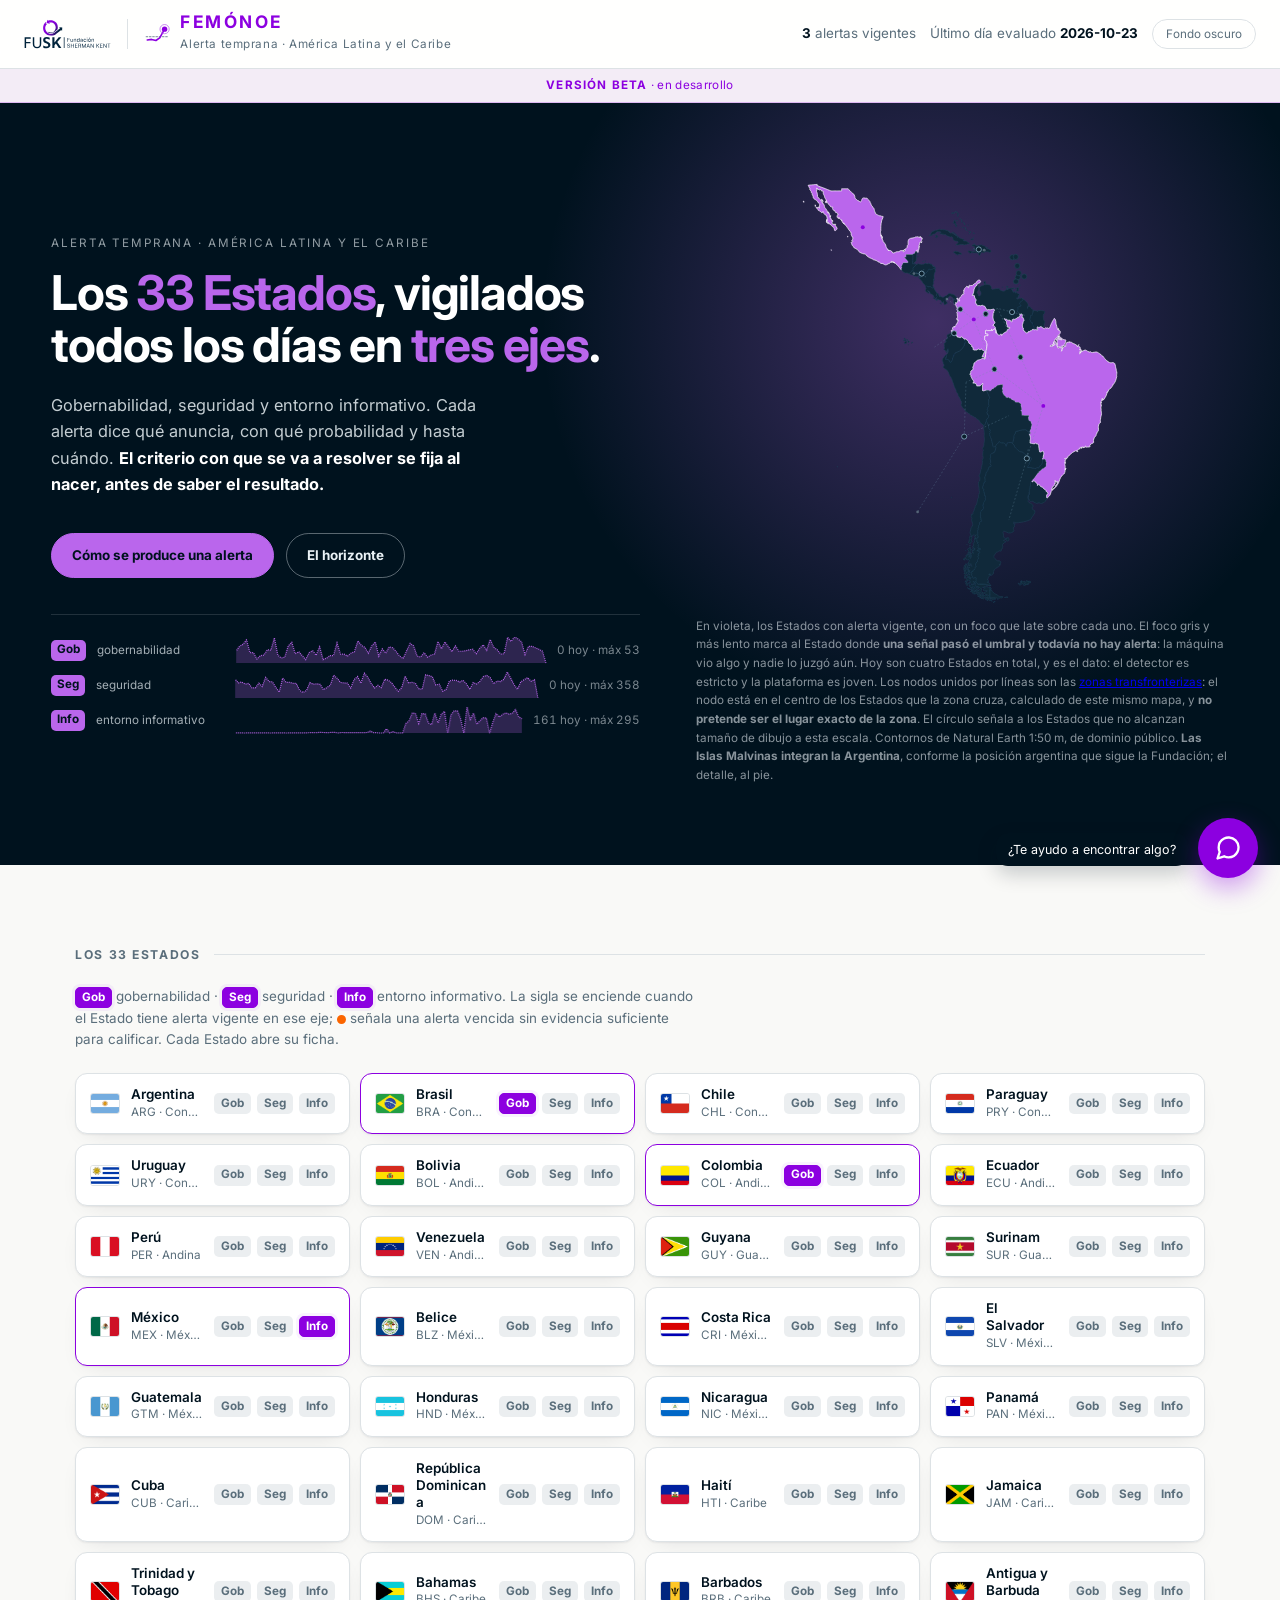
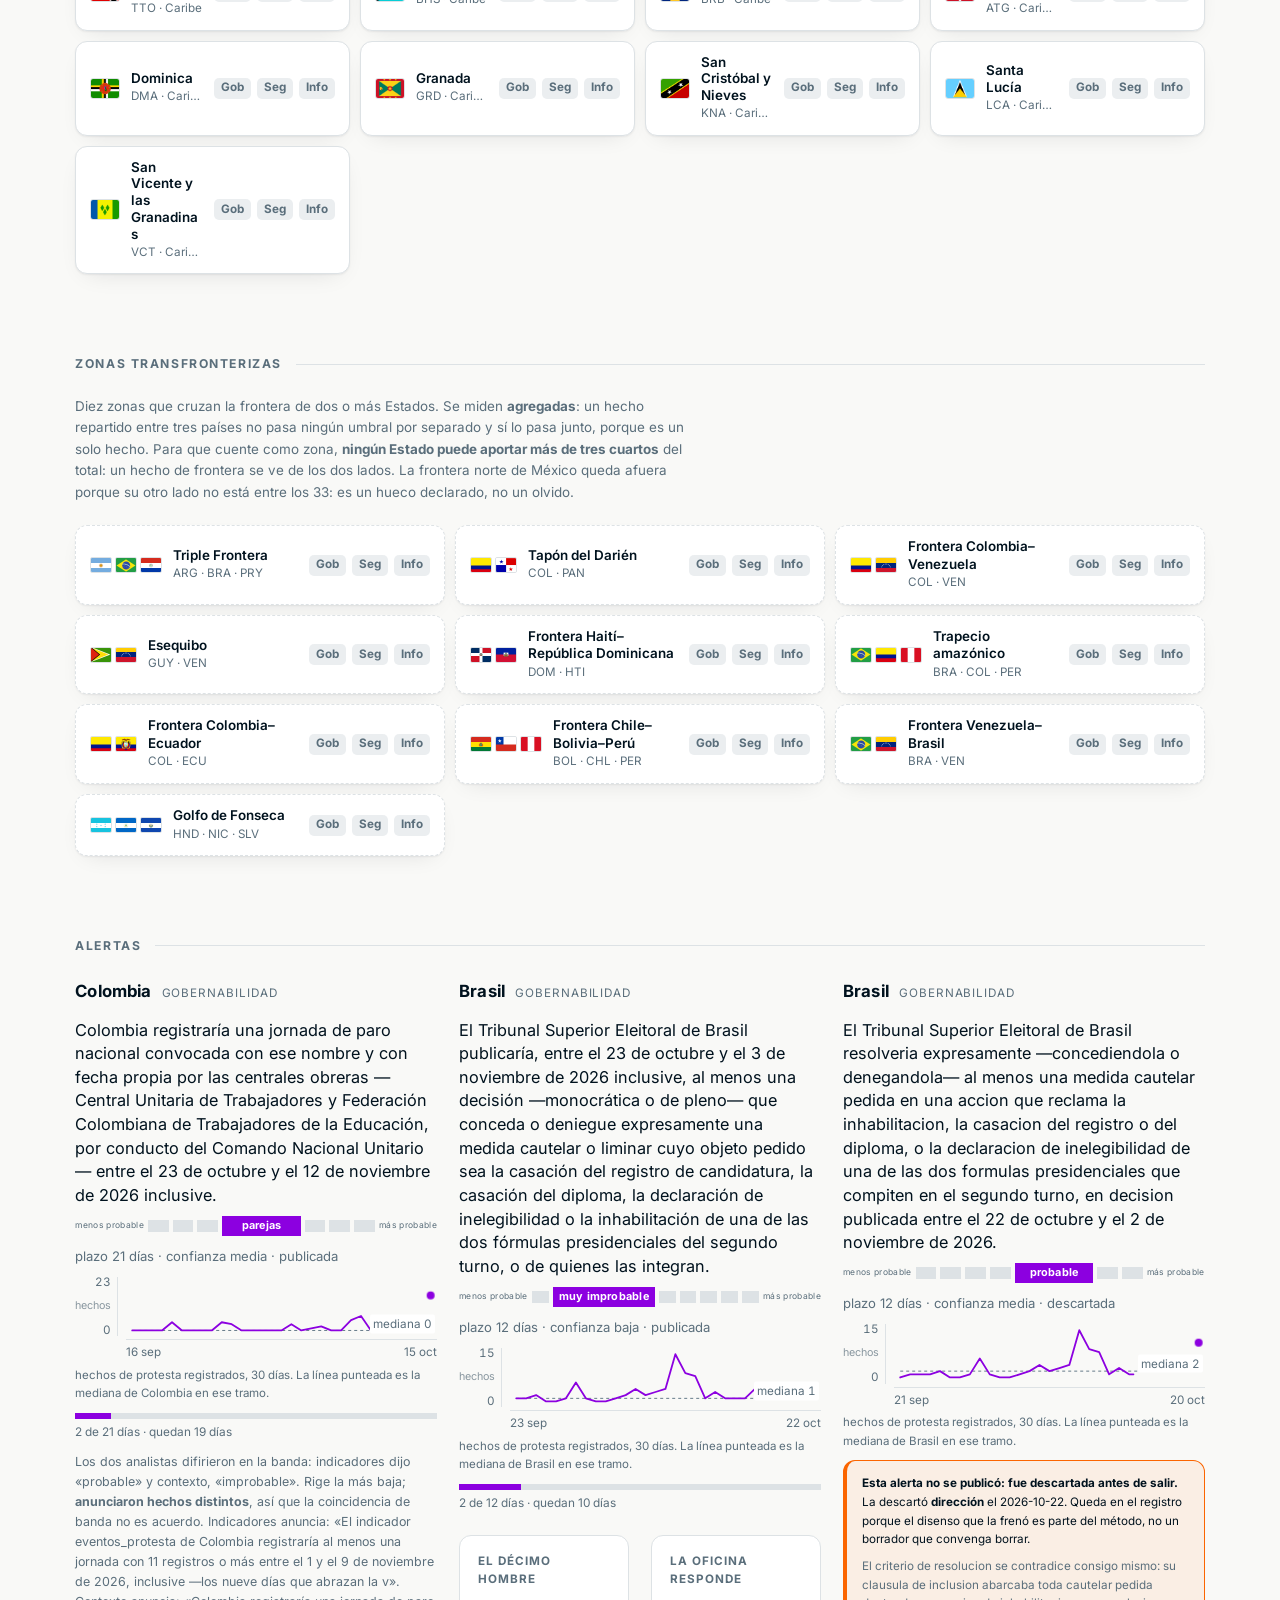
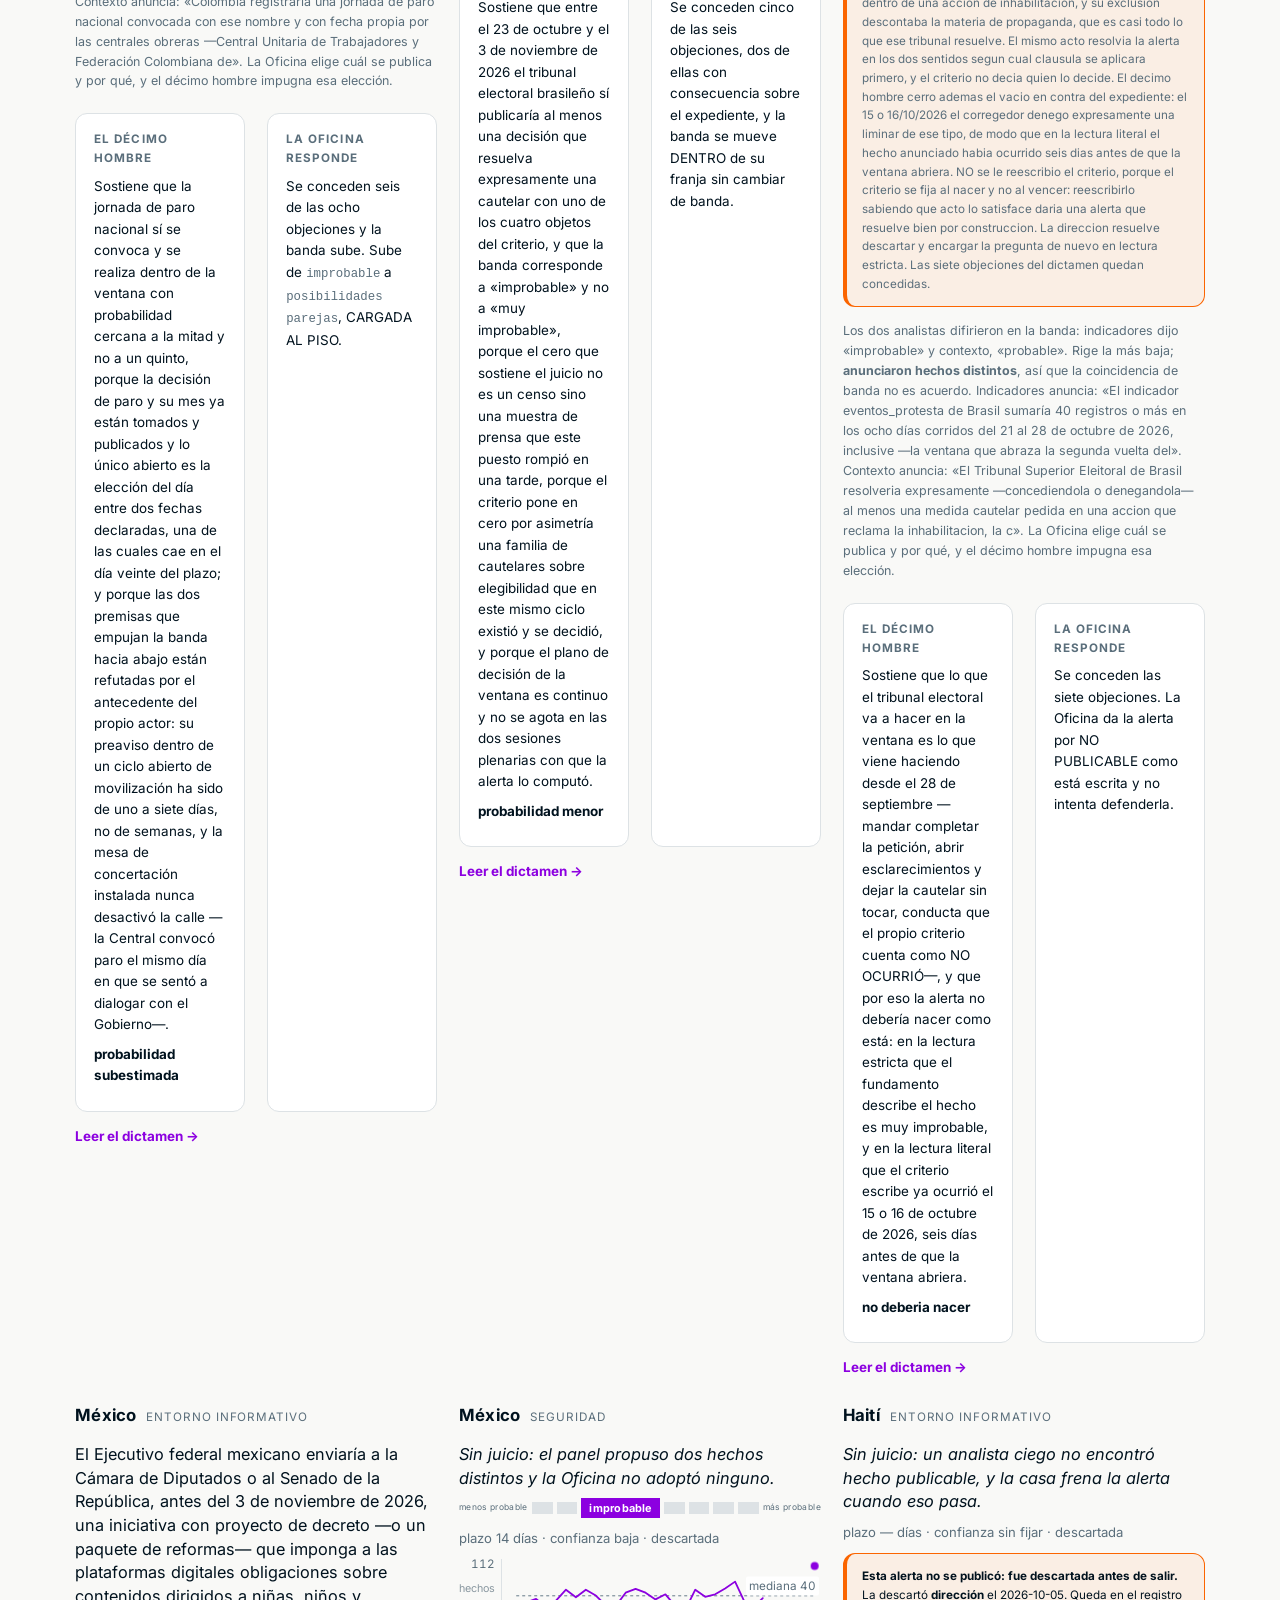
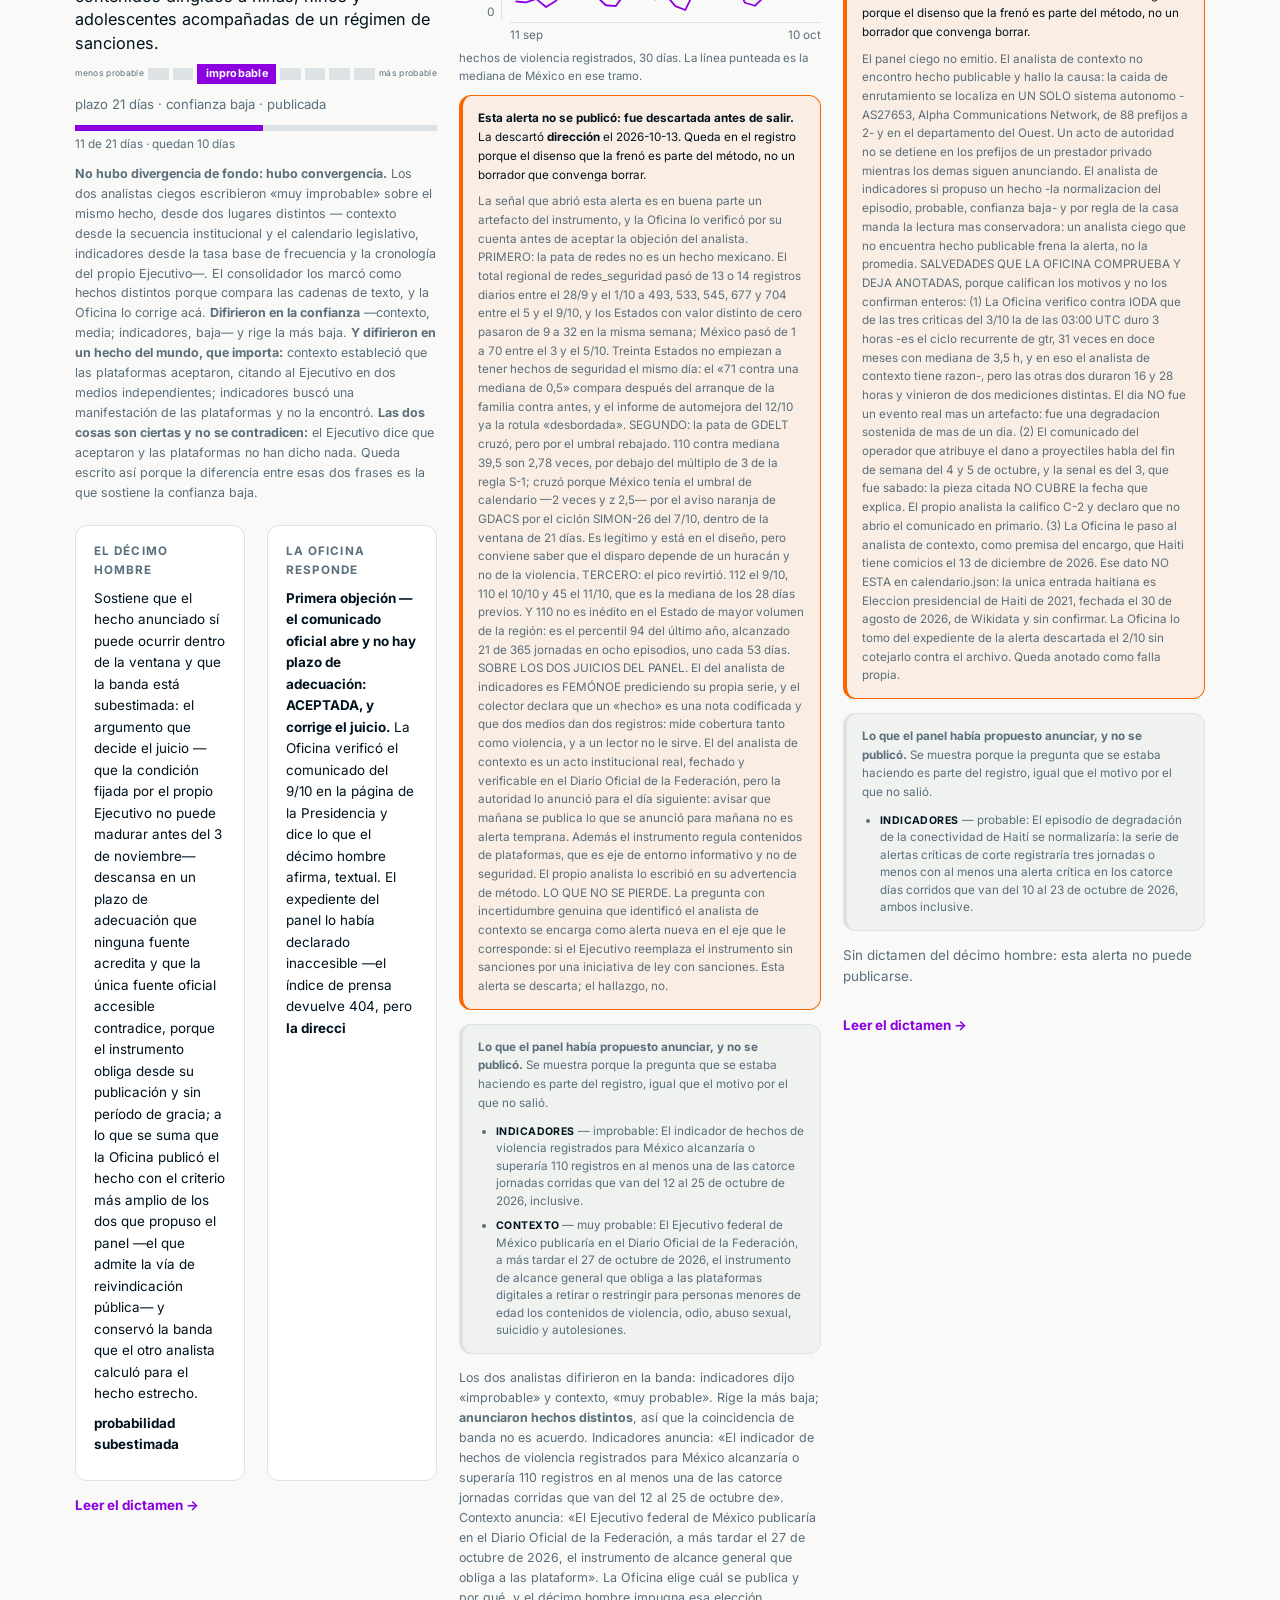
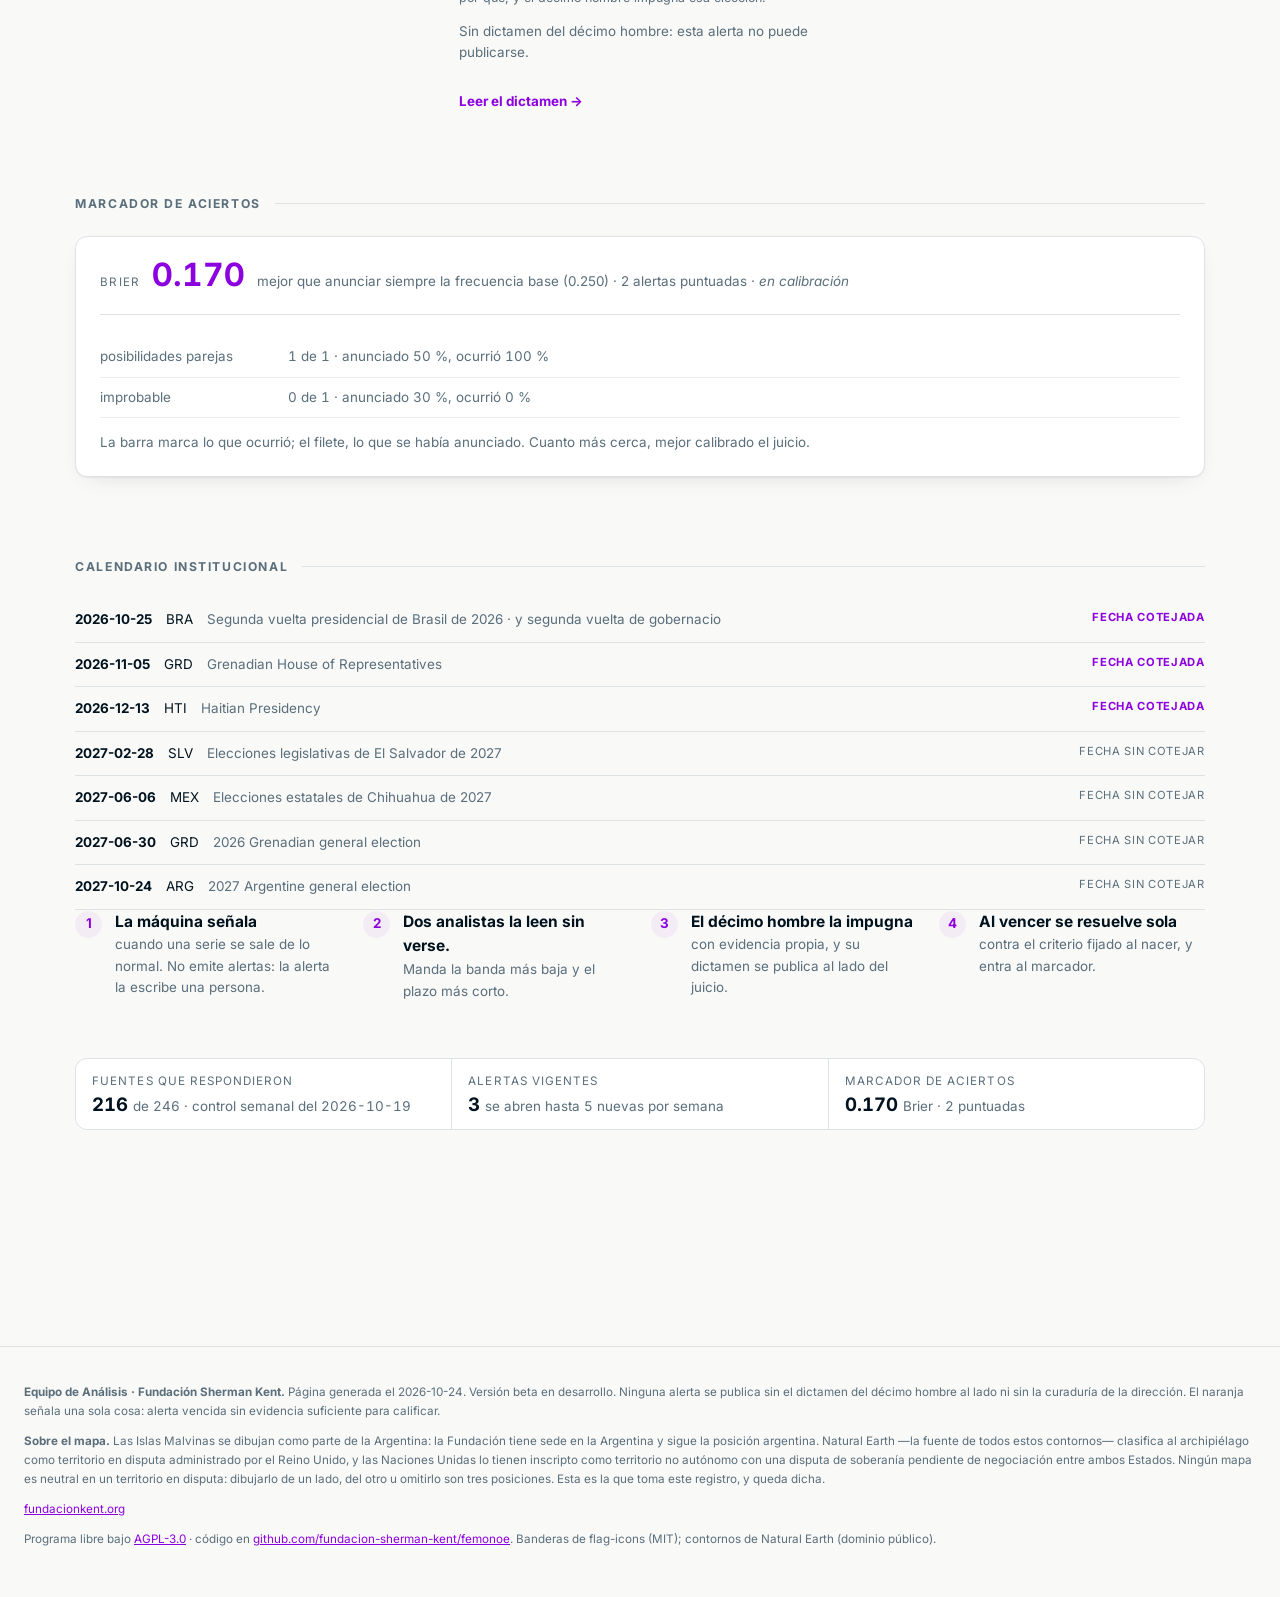
==== commit da7bc49e: "Sitio 2026-10-24 12:07" ====
--- a/index.html
+++ b/index.html
@@ -3,7 +3,51 @@
 <head>
 <meta charset="utf-8">
 <meta name="viewport" content="width=device-width, initial-scale=1">
+<!-- Medicion. Es la MISMA etiqueta de la Fundacion que ya usa SIWA: una sola
+     propiedad y un solo flujo para las tres plataformas, que se separan despues
+     por nombre de host. Si la propiedad cambia, se cambia SOLO esta linea.
+     * anonymize_ip: la IP del visitante se recorta antes de guardarse.
+     * linker.domains nombra los CUATRO dominios de la casa. Sin eso, un salto
+       entre plataformas crea un usuario nuevo y una sesion nueva, y el dato de
+       que las plataformas se alimentan entre si no se podria demostrar.
+     * El evento de entrada NO se dispara aca. La casa lo crea del lado de
+       Analytics, como `siwa_entrada`, a partir de page_view y la direccion.
+     * PENDIENTE DE LA DIRECCION: esto instala cookies de medicion; corresponde
+       el aviso de privacidad y el consentimiento (Ley 25.326). -->
+<script>
+  window.FEMONOE_GA = "G-L9ZDDH81GB";
+</script>
+<script async src="https://www.googletagmanager.com/gtag/js?id=G-L9ZDDH81GB"></script>
+<script>
+  window.dataLayer = window.dataLayer || [];
+  function gtag(){dataLayer.push(arguments);}
+  gtag('js', new Date());
+  gtag('config', window.FEMONOE_GA, {
+    anonymize_ip: true,
+    linker: { domains: ['fundacionkent.org', 'siwa.fundacionkent.org',
+                        'femonoe.fundacionkent.org', 'ysyry.fundacionkent.org'] }
+  });
+</script>
 <title>FEMÓNOE · alerta temprana</title>
+<meta name="description" content="Alerta temprana sobre los 33 Estados de América Latina y el Caribe. Cada alerta dice qué anuncia, con qué probabilidad y hasta cuándo, y el criterio con que se resuelve se fija al nacer.">
+<!-- Cómo se ve el enlace al compartirse. La tarjeta la genera
+     `herramientas/tarjeta_redes.py` con la paleta del manual: no es un PNG
+     suelto que alguien dibujó una vez. -->
+<meta property="og:type" content="website">
+<meta property="og:site_name" content="FEMÓNOE · Fundación Sherman Kent">
+<meta property="og:locale" content="es_AR">
+<meta property="og:title" content="FEMÓNOE · alerta temprana para América Latina y el Caribe">
+<meta property="og:description" content="Alerta temprana sobre los 33 Estados de América Latina y el Caribe. Cada alerta dice qué anuncia, con qué probabilidad y hasta cuándo, y el criterio con que se resuelve se fija al nacer.">
+<link rel="canonical" href="https://femonoe.fundacionkent.org/">
+<meta property="og:url" content="https://femonoe.fundacionkent.org/">
+<meta property="og:image" content="https://femonoe.fundacionkent.org/marca/femonoe-compartir.png?v=b9ab0bce">
+<meta property="og:image:width" content="1200">
+<meta property="og:image:height" content="630">
+<meta property="og:image:alt" content="FEMÓNOE · alerta temprana para América Latina y el Caribe">
+<meta name="twitter:card" content="summary_large_image">
+<meta name="twitter:title" content="FEMÓNOE · alerta temprana para América Latina y el Caribe">
+<meta name="twitter:description" content="Alerta temprana sobre los 33 Estados de América Latina y el Caribe. Cada alerta dice qué anuncia, con qué probabilidad y hasta cuándo, y el criterio con que se resuelve se fija al nacer.">
+<meta name="twitter:image" content="https://femonoe.fundacionkent.org/marca/femonoe-compartir.png?v=b9ab0bce">
 <link rel="preconnect" href="https://fonts.gstatic.com" crossorigin>
 <link rel="stylesheet" href="https://fonts.googleapis.com/css2?family=Inter:wght@400;500;700&display=swap">
 <link rel="stylesheet" href="estilos.css">
@@ -26,12 +70,12 @@
     </a>
   </div>
   <div class="franja-derecha">
-    <span><b>2</b> alertas vigentes</span>
-    <span title="El detector evalúa el día de AYER, porque el de hoy todavía está incompleto y daría desvíos falsos. El robot corre cada hora.">Último día evaluado <b>2026-10-16</b></span>
+    <span><b>3</b> alertas vigentes</span>
+    <span title="El detector evalúa el día de AYER, porque el de hoy todavía está incompleto y daría desvíos falsos. El robot corre cada dos horas.">Último día evaluado <b>2026-10-23</b></span>
     <button type="button" id="tema" class="tema" aria-pressed="false">Fondo oscuro</button>
   </div>
 </div>
-<div class="banda-uso" role="note"><b>Uso interno</b> · Este tablero no sale de la Fundación hasta la Beta del 20 de octubre de 2026</div>
+<div class="banda-uso" role="note"><b>Versión beta</b> · en desarrollo</div>
 
 <main>
   <section class="apertura">
@@ -48,9 +92,9 @@
         <a class="boton" href="metodo.html">Cómo se produce una alerta</a>
         <a class="boton hueco" href="horizonte.html">El horizonte</a>
       </div>
-      <div class="pulso-caja"><ul class="pulso-lista"><li><span class="eje viva">Gob</span><span class="que">gobernabilidad</span><svg class="pulso construye" viewBox="0 0 100.0 26.0" preserveAspectRatio="none" role="img" aria-label="gobernabilidad, 90 días"><polygon points="0,26.0 0.00,16.19 1.12,17.66 2.25,2.45 3.37,10.30 4.49,10.30 5.62,14.72 6.74,11.28 7.87,14.23 8.99,9.32 10.11,7.36 11.24,2.94 12.36,15.70 13.48,15.70 14.61,22.08 15.73,18.64 16.85,18.15 17.98,12.75 19.10,13.25 20.22,0.98 21.35,18.15 22.47,21.09 23.60,20.11 24.72,8.83 25.84,5.40 26.97,16.68 28.09,14.72 29.21,18.64 30.34,22.57 31.46,15.70 32.58,13.74 33.71,18.15 34.83,9.81 35.96,22.57 37.08,21.09 38.20,18.64 39.33,18.64 40.45,5.89 41.57,17.17 42.70,17.17 43.82,19.13 44.94,16.19 46.07,14.72 47.19,3.92 48.31,8.34 49.44,10.30 50.56,16.19 51.69,8.83 52.81,4.91 53.93,19.13 55.06,11.77 56.18,16.19 57.30,9.81 58.43,10.79 59.55,14.72 60.67,19.13 61.80,21.58 62.92,13.74 64.04,6.38 65.17,8.83 66.29,19.13 67.42,20.11 68.54,15.70 69.66,20.11 70.79,18.15 71.91,17.17 73.03,4.42 74.16,11.77 75.28,4.91 76.40,9.81 77.53,14.72 78.65,8.83 79.78,14.23 80.90,14.23 82.02,13.74 83.15,12.75 84.27,12.26 85.39,16.68 86.52,11.28 87.64,7.85 88.76,13.25 89.89,2.45 91.01,10.30 92.13,12.75 93.26,17.17 94.38,16.68 95.51,0.49 96.63,4.42 97.75,0.00 98.88,1.96 100.00,26.00 100.0,26.0"/><polyline points="0.00,16.19 1.12,17.66 2.25,2.45 3.37,10.30 4.49,10.30 5.62,14.72 6.74,11.28 7.87,14.23 8.99,9.32 10.11,7.36 11.24,2.94 12.36,15.70 13.48,15.70 14.61,22.08 15.73,18.64 16.85,18.15 17.98,12.75 19.10,13.25 20.22,0.98 21.35,18.15 22.47,21.09 23.60,20.11 24.72,8.83 25.84,5.40 26.97,16.68 28.09,14.72 29.21,18.64 30.34,22.57 31.46,15.70 32.58,13.74 33.71,18.15 34.83,9.81 35.96,22.57 37.08,21.09 38.20,18.64 39.33,18.64 40.45,5.89 41.57,17.17 42.70,17.17 43.82,19.13 44.94,16.19 46.07,14.72 47.19,3.92 48.31,8.34 49.44,10.30 50.56,16.19 51.69,8.83 52.81,4.91 53.93,19.13 55.06,11.77 56.18,16.19 57.30,9.81 58.43,10.79 59.55,14.72 60.67,19.13 61.80,21.58 62.92,13.74 64.04,6.38 65.17,8.83 66.29,19.13 67.42,20.11 68.54,15.70 69.66,20.11 70.79,18.15 71.91,17.17 73.03,4.42 74.16,11.77 75.28,4.91 76.40,9.81 77.53,14.72 78.65,8.83 79.78,14.23 80.90,14.23 82.02,13.74 83.15,12.75 84.27,12.26 85.39,16.68 86.52,11.28 87.64,7.85 88.76,13.25 89.89,2.45 91.01,10.30 92.13,12.75 93.26,17.17 94.38,16.68 95.51,0.49 96.63,4.42 97.75,0.00 98.88,1.96 100.00,26.00"/></svg><span class="cuenta">0 hoy · máx 53</span></li><li><span class="eje viva">Seg</span><span class="que">seguridad</span><svg class="pulso construye" viewBox="0 0 100.0 26.0" preserveAspectRatio="none" role="img" aria-label="seguridad, 90 días"><polygon points="0,26.0 0.00,5.23 1.12,3.12 2.25,5.01 3.37,5.96 4.49,6.32 5.62,14.09 6.74,14.16 7.87,7.04 8.99,10.89 10.11,10.02 11.24,12.13 12.36,11.40 13.48,15.98 14.61,15.83 15.73,11.18 16.85,14.45 17.98,5.37 19.10,9.51 20.22,9.88 21.35,15.47 22.47,20.12 23.60,6.10 24.72,10.31 25.84,10.39 26.97,11.26 28.09,11.47 29.21,18.45 30.34,20.63 31.46,18.52 32.58,10.60 33.71,12.20 34.83,11.84 35.96,12.35 37.08,17.79 38.20,15.54 39.33,13.22 40.45,3.20 41.57,6.32 42.70,10.46 43.82,10.89 44.94,11.18 46.07,16.05 47.19,7.63 48.31,4.58 49.44,11.11 50.56,1.23 51.69,5.08 52.81,11.33 53.93,15.98 55.06,13.29 56.18,15.61 57.30,7.26 58.43,8.13 59.55,10.82 60.67,15.32 61.80,19.39 62.92,15.61 64.04,4.14 65.17,10.82 66.29,10.39 67.42,11.26 68.54,16.63 69.66,17.43 70.79,2.83 71.91,3.56 73.03,4.79 74.16,13.07 75.28,12.13 76.40,19.17 77.53,17.79 78.65,8.93 79.78,8.13 80.90,8.42 82.02,10.02 83.15,8.35 84.27,11.84 85.39,17.36 86.52,10.60 87.64,11.98 88.76,9.22 89.89,4.58 91.01,3.41 92.13,5.66 93.26,11.77 94.38,9.15 95.51,9.59 96.63,7.34 97.75,0.00 98.88,6.10 100.00,26.00 100.0,26.0"/><polyline points="0.00,5.23 1.12,3.12 2.25,5.01 3.37,5.96 4.49,6.32 5.62,14.09 6.74,14.16 7.87,7.04 8.99,10.89 10.11,10.02 11.24,12.13 12.36,11.40 13.48,15.98 14.61,15.83 15.73,11.18 16.85,14.45 17.98,5.37 19.10,9.51 20.22,9.88 21.35,15.47 22.47,20.12 23.60,6.10 24.72,10.31 25.84,10.39 26.97,11.26 28.09,11.47 29.21,18.45 30.34,20.63 31.46,18.52 32.58,10.60 33.71,12.20 34.83,11.84 35.96,12.35 37.08,17.79 38.20,15.54 39.33,13.22 40.45,3.20 41.57,6.32 42.70,10.46 43.82,10.89 44.94,11.18 46.07,16.05 47.19,7.63 48.31,4.58 49.44,11.11 50.56,1.23 51.69,5.08 52.81,11.33 53.93,15.98 55.06,13.29 56.18,15.61 57.30,7.26 58.43,8.13 59.55,10.82 60.67,15.32 61.80,19.39 62.92,15.61 64.04,4.14 65.17,10.82 66.29,10.39 67.42,11.26 68.54,16.63 69.66,17.43 70.79,2.83 71.91,3.56 73.03,4.79 74.16,13.07 75.28,12.13 76.40,19.17 77.53,17.79 78.65,8.93 79.78,8.13 80.90,8.42 82.02,10.02 83.15,8.35 84.27,11.84 85.39,17.36 86.52,10.60 87.64,11.98 88.76,9.22 89.89,4.58 91.01,3.41 92.13,5.66 93.26,11.77 94.38,9.15 95.51,9.59 96.63,7.34 97.75,0.00 98.88,6.10 100.00,26.00"/></svg><span class="cuenta">0 hoy · máx 358</span></li><li><span class="eje viva">Info</span><span class="que">entorno informativo</span><svg class="pulso construye" viewBox="0 0 100.0 26.0" preserveAspectRatio="none" role="img" aria-label="entorno informativo, 90 días"><polygon points="0,26.0 0.00,25.38 1.12,25.91 2.25,25.91 3.37,25.38 4.49,25.91 5.62,25.91 6.74,25.91 7.87,25.91 8.99,25.91 10.11,25.91 11.24,26.00 12.36,25.91 13.48,25.91 14.61,25.91 15.73,25.91 16.85,25.91 17.98,25.91 19.10,25.91 20.22,26.00 21.35,25.91 22.47,25.91 23.60,25.91 24.72,25.91 25.84,26.00 26.97,25.91 28.09,25.91 29.21,25.91 30.34,25.91 31.46,25.91 32.58,25.82 33.71,25.74 34.83,25.56 35.96,25.82 37.08,25.47 38.20,25.47 39.33,25.56 40.45,25.74 41.57,25.21 42.70,25.47 43.82,25.91 44.94,25.47 46.07,25.56 47.19,25.65 48.31,25.56 49.44,25.65 50.56,25.56 51.69,25.65 52.81,25.65 53.93,25.47 55.06,24.06 56.18,25.65 57.30,25.74 58.43,26.00 59.55,26.00 60.67,21.68 61.80,25.91 62.92,24.68 64.04,25.91 65.17,25.91 66.29,26.00 67.42,16.66 68.54,13.84 69.66,6.08 70.79,6.43 71.91,16.48 73.03,6.61 74.16,6.87 75.28,16.04 76.40,17.72 77.53,6.08 78.65,15.86 79.78,7.23 80.90,4.32 82.02,26.00 83.15,7.67 84.27,3.97 85.39,3.97 86.52,11.81 87.64,26.00 88.76,0.00 89.89,12.52 91.01,6.08 92.13,17.19 93.26,13.75 94.38,10.75 95.51,11.11 96.63,26.00 97.75,15.16 98.88,6.70 100.00,10.84 100.0,26.0"/><polyline points="0.00,25.38 1.12,25.91 2.25,25.91 3.37,25.38 4.49,25.91 5.62,25.91 6.74,25.91 7.87,25.91 8.99,25.91 10.11,25.91 11.24,26.00 12.36,25.91 13.48,25.91 14.61,25.91 15.73,25.91 16.85,25.91 17.98,25.91 19.10,25.91 20.22,26.00 21.35,25.91 22.47,25.91 23.60,25.91 24.72,25.91 25.84,26.00 26.97,25.91 28.09,25.91 29.21,25.91 30.34,25.91 31.46,25.91 32.58,25.82 33.71,25.74 34.83,25.56 35.96,25.82 37.08,25.47 38.20,25.47 39.33,25.56 40.45,25.74 41.57,25.21 42.70,25.47 43.82,25.91 44.94,25.47 46.07,25.56 47.19,25.65 48.31,25.56 49.44,25.65 50.56,25.56 51.69,25.65 52.81,25.65 53.93,25.47 55.06,24.06 56.18,25.65 57.30,25.74 58.43,26.00 59.55,26.00 60.67,21.68 61.80,25.91 62.92,24.68 64.04,25.91 65.17,25.91 66.29,26.00 67.42,16.66 68.54,13.84 69.66,6.08 70.79,6.43 71.91,16.48 73.03,6.61 74.16,6.87 75.28,16.04 76.40,17.72 77.53,6.08 78.65,15.86 79.78,7.23 80.90,4.32 82.02,26.00 83.15,7.67 84.27,3.97 85.39,3.97 86.52,11.81 87.64,26.00 88.76,0.00 89.89,12.52 91.01,6.08 92.13,17.19 93.26,13.75 94.38,10.75 95.51,11.11 96.63,26.00 97.75,15.16 98.88,6.70 100.00,10.84"/></svg><span class="cuenta">172 hoy · máx 295</span></li></ul><p class="como">Suma de los 33 Estados, 90 días. Cada eje con su propia escala: medir protestas y bloqueos con la misma vara no compara nada. <b>La plataforma mide todos los días, anuncie o no.</b></p></div>
+      <div class="pulso-caja"><ul class="pulso-lista"><li><span class="eje viva">Gob</span><span class="que">gobernabilidad</span><svg class="pulso construye" viewBox="0 0 100.0 26.0" preserveAspectRatio="none" role="img" aria-label="gobernabilidad, 90 días"><polygon points="0,26.0 0.00,14.23 1.12,9.32 2.25,7.36 3.37,2.94 4.49,15.70 5.62,15.70 6.74,22.08 7.87,18.64 8.99,18.15 10.11,12.75 11.24,13.25 12.36,0.98 13.48,18.15 14.61,21.09 15.73,20.11 16.85,8.83 17.98,5.40 19.10,16.68 20.22,14.72 21.35,18.64 22.47,22.57 23.60,15.70 24.72,13.74 25.84,18.15 26.97,9.81 28.09,22.57 29.21,21.09 30.34,18.64 31.46,18.64 32.58,5.89 33.71,17.17 34.83,17.17 35.96,19.13 37.08,16.19 38.20,14.72 39.33,3.92 40.45,8.34 41.57,10.30 42.70,16.19 43.82,8.83 44.94,4.91 46.07,19.13 47.19,11.77 48.31,16.19 49.44,9.81 50.56,10.79 51.69,14.72 52.81,19.13 53.93,21.58 55.06,13.74 56.18,6.38 57.30,8.83 58.43,19.13 59.55,20.11 60.67,15.70 61.80,20.11 62.92,18.15 64.04,17.17 65.17,4.42 66.29,11.77 67.42,4.91 68.54,9.81 69.66,14.72 70.79,8.83 71.91,14.23 73.03,14.23 74.16,13.74 75.28,12.75 76.40,12.26 77.53,16.68 78.65,11.28 79.78,7.85 80.90,13.25 82.02,2.45 83.15,10.30 84.27,12.75 85.39,17.17 86.52,16.68 87.64,0.49 88.76,4.42 89.89,0.00 91.01,1.96 92.13,4.91 93.26,17.66 94.38,9.32 95.51,9.32 96.63,10.79 97.75,12.26 98.88,14.23 100.00,26.00 100.0,26.0"/><polyline points="0.00,14.23 1.12,9.32 2.25,7.36 3.37,2.94 4.49,15.70 5.62,15.70 6.74,22.08 7.87,18.64 8.99,18.15 10.11,12.75 11.24,13.25 12.36,0.98 13.48,18.15 14.61,21.09 15.73,20.11 16.85,8.83 17.98,5.40 19.10,16.68 20.22,14.72 21.35,18.64 22.47,22.57 23.60,15.70 24.72,13.74 25.84,18.15 26.97,9.81 28.09,22.57 29.21,21.09 30.34,18.64 31.46,18.64 32.58,5.89 33.71,17.17 34.83,17.17 35.96,19.13 37.08,16.19 38.20,14.72 39.33,3.92 40.45,8.34 41.57,10.30 42.70,16.19 43.82,8.83 44.94,4.91 46.07,19.13 47.19,11.77 48.31,16.19 49.44,9.81 50.56,10.79 51.69,14.72 52.81,19.13 53.93,21.58 55.06,13.74 56.18,6.38 57.30,8.83 58.43,19.13 59.55,20.11 60.67,15.70 61.80,20.11 62.92,18.15 64.04,17.17 65.17,4.42 66.29,11.77 67.42,4.91 68.54,9.81 69.66,14.72 70.79,8.83 71.91,14.23 73.03,14.23 74.16,13.74 75.28,12.75 76.40,12.26 77.53,16.68 78.65,11.28 79.78,7.85 80.90,13.25 82.02,2.45 83.15,10.30 84.27,12.75 85.39,17.17 86.52,16.68 87.64,0.49 88.76,4.42 89.89,0.00 91.01,1.96 92.13,4.91 93.26,17.66 94.38,9.32 95.51,9.32 96.63,10.79 97.75,12.26 98.88,14.23 100.00,26.00"/></svg><span class="cuenta">0 hoy · máx 53</span></li><li><span class="eje viva">Seg</span><span class="que">seguridad</span><svg class="pulso construye" viewBox="0 0 100.0 26.0" preserveAspectRatio="none" role="img" aria-label="seguridad, 90 días"><polygon points="0,26.0 0.00,7.04 1.12,10.89 2.25,10.02 3.37,12.13 4.49,11.40 5.62,15.98 6.74,15.83 7.87,11.18 8.99,14.45 10.11,5.37 11.24,9.51 12.36,9.88 13.48,15.47 14.61,20.12 15.73,6.10 16.85,10.31 17.98,10.39 19.10,11.26 20.22,11.47 21.35,18.45 22.47,20.63 23.60,18.52 24.72,10.60 25.84,12.20 26.97,11.84 28.09,12.35 29.21,17.79 30.34,15.54 31.46,13.22 32.58,3.20 33.71,6.32 34.83,10.46 35.96,10.89 37.08,11.18 38.20,16.05 39.33,7.63 40.45,4.58 41.57,11.11 42.70,1.23 43.82,5.08 44.94,11.33 46.07,15.98 47.19,13.29 48.31,15.61 49.44,7.26 50.56,8.13 51.69,10.82 52.81,15.32 53.93,19.39 55.06,15.61 56.18,4.14 57.30,10.82 58.43,10.39 59.55,11.26 60.67,16.63 61.80,17.43 62.92,2.83 64.04,3.56 65.17,4.79 66.29,13.07 67.42,12.13 68.54,19.17 69.66,17.79 70.79,8.93 71.91,8.13 73.03,8.42 74.16,10.02 75.28,8.35 76.40,11.84 77.53,17.36 78.65,10.60 79.78,11.98 80.90,9.22 82.02,4.58 83.15,3.41 84.27,5.66 85.39,11.77 86.52,9.15 87.64,9.59 88.76,7.34 89.89,0.00 91.01,6.10 92.13,12.71 93.26,17.21 94.38,9.73 95.51,7.63 96.63,5.74 97.75,9.37 98.88,7.70 100.00,26.00 100.0,26.0"/><polyline points="0.00,7.04 1.12,10.89 2.25,10.02 3.37,12.13 4.49,11.40 5.62,15.98 6.74,15.83 7.87,11.18 8.99,14.45 10.11,5.37 11.24,9.51 12.36,9.88 13.48,15.47 14.61,20.12 15.73,6.10 16.85,10.31 17.98,10.39 19.10,11.26 20.22,11.47 21.35,18.45 22.47,20.63 23.60,18.52 24.72,10.60 25.84,12.20 26.97,11.84 28.09,12.35 29.21,17.79 30.34,15.54 31.46,13.22 32.58,3.20 33.71,6.32 34.83,10.46 35.96,10.89 37.08,11.18 38.20,16.05 39.33,7.63 40.45,4.58 41.57,11.11 42.70,1.23 43.82,5.08 44.94,11.33 46.07,15.98 47.19,13.29 48.31,15.61 49.44,7.26 50.56,8.13 51.69,10.82 52.81,15.32 53.93,19.39 55.06,15.61 56.18,4.14 57.30,10.82 58.43,10.39 59.55,11.26 60.67,16.63 61.80,17.43 62.92,2.83 64.04,3.56 65.17,4.79 66.29,13.07 67.42,12.13 68.54,19.17 69.66,17.79 70.79,8.93 71.91,8.13 73.03,8.42 74.16,10.02 75.28,8.35 76.40,11.84 77.53,17.36 78.65,10.60 79.78,11.98 80.90,9.22 82.02,4.58 83.15,3.41 84.27,5.66 85.39,11.77 86.52,9.15 87.64,9.59 88.76,7.34 89.89,0.00 91.01,6.10 92.13,12.71 93.26,17.21 94.38,9.73 95.51,7.63 96.63,5.74 97.75,9.37 98.88,7.70 100.00,26.00"/></svg><span class="cuenta">0 hoy · máx 358</span></li><li><span class="eje viva">Info</span><span class="que">entorno informativo</span><svg class="pulso construye" viewBox="0 0 100.0 26.0" preserveAspectRatio="none" role="img" aria-label="entorno informativo, 90 días"><polygon points="0,26.0 0.00,25.91 1.12,25.91 2.25,25.91 3.37,26.00 4.49,25.91 5.62,25.91 6.74,25.91 7.87,25.91 8.99,25.91 10.11,25.91 11.24,25.91 12.36,26.00 13.48,25.91 14.61,25.91 15.73,25.91 16.85,25.91 17.98,26.00 19.10,25.91 20.22,25.91 21.35,25.91 22.47,25.91 23.60,25.91 24.72,25.82 25.84,25.74 26.97,25.56 28.09,25.82 29.21,25.47 30.34,25.47 31.46,25.56 32.58,25.74 33.71,25.21 34.83,25.47 35.96,25.91 37.08,25.47 38.20,25.56 39.33,25.65 40.45,25.56 41.57,25.65 42.70,25.56 43.82,25.65 44.94,25.65 46.07,25.47 47.19,24.06 48.31,25.65 49.44,25.74 50.56,26.00 51.69,26.00 52.81,21.68 53.93,25.91 55.06,24.68 56.18,25.91 57.30,25.91 58.43,26.00 59.55,16.66 60.67,13.84 61.80,6.08 62.92,6.43 64.04,16.48 65.17,6.61 66.29,6.87 67.42,16.04 68.54,17.72 69.66,6.08 70.79,15.86 71.91,7.23 73.03,4.32 74.16,26.00 75.28,7.67 76.40,3.97 77.53,3.97 78.65,11.81 79.78,26.00 80.90,0.00 82.02,12.52 83.15,6.08 84.27,17.19 85.39,13.75 86.52,10.75 87.64,11.11 88.76,26.00 89.89,15.16 91.01,6.70 92.13,9.96 93.26,7.49 94.38,5.91 95.51,7.05 96.63,6.52 97.75,2.56 98.88,9.69 100.00,11.81 100.0,26.0"/><polyline points="0.00,25.91 1.12,25.91 2.25,25.91 3.37,26.00 4.49,25.91 5.62,25.91 6.74,25.91 7.87,25.91 8.99,25.91 10.11,25.91 11.24,25.91 12.36,26.00 13.48,25.91 14.61,25.91 15.73,25.91 16.85,25.91 17.98,26.00 19.10,25.91 20.22,25.91 21.35,25.91 22.47,25.91 23.60,25.91 24.72,25.82 25.84,25.74 26.97,25.56 28.09,25.82 29.21,25.47 30.34,25.47 31.46,25.56 32.58,25.74 33.71,25.21 34.83,25.47 35.96,25.91 37.08,25.47 38.20,25.56 39.33,25.65 40.45,25.56 41.57,25.65 42.70,25.56 43.82,25.65 44.94,25.65 46.07,25.47 47.19,24.06 48.31,25.65 49.44,25.74 50.56,26.00 51.69,26.00 52.81,21.68 53.93,25.91 55.06,24.68 56.18,25.91 57.30,25.91 58.43,26.00 59.55,16.66 60.67,13.84 61.80,6.08 62.92,6.43 64.04,16.48 65.17,6.61 66.29,6.87 67.42,16.04 68.54,17.72 69.66,6.08 70.79,15.86 71.91,7.23 73.03,4.32 74.16,26.00 75.28,7.67 76.40,3.97 77.53,3.97 78.65,11.81 79.78,26.00 80.90,0.00 82.02,12.52 83.15,6.08 84.27,17.19 85.39,13.75 86.52,10.75 87.64,11.11 88.76,26.00 89.89,15.16 91.01,6.70 92.13,9.96 93.26,7.49 94.38,5.91 95.51,7.05 96.63,6.52 97.75,2.56 98.88,9.69 100.00,11.81"/></svg><span class="cuenta">161 hoy · máx 295</span></li></ul></div>
     </div>
-    <figure class="apertura-mapa"><svg id="mapa-alc" class="mapa" viewBox="0 0 420 560" role="img" aria-label="Mapa de los 33 Estados y sus zonas transfronterizas"><a href="#pais-VEN" class="pais" data-iso="VEN"><title>Venezuela</title><path d="M285.9,150.1L285.3,150.3L285.3,150.2L285.5,149.9L285.8,149.8L285.9,149.7L286.1,149.6L286.2,149.6L286.3,149.8L286.1,149.9L285.9,150.1ZM270.7,137.6L270.9,138.4L270.9,138.6L270.4,139.1L270.1,139.2L269.8,139.2L269.5,139.1L269.2,138.7L268.9,138.8L268.2,138.7L268.0,138.6L268.2,138.1L268.8,137.9L269.0,137.9L269.1,138.2L269.4,138.4L269.8,138.4L269.9,138.0L270.6,137.4L270.7,137.6ZM263.9,139.0L263.7,139.2L263.1,139.0L263.0,138.8L263.1,138.6L263.5,138.6L263.8,138.9L263.9,139.0ZM285.0,151.8L284.7,152.0L284.6,151.3L284.8,151.2L285.3,150.6L285.4,150.6L285.6,150.7L285.5,150.8L285.8,151.0L285.7,151.3L285.4,151.6L285.0,151.8ZM289.9,153.8L290.9,155.4L290.9,155.5L290.8,155.7L290.2,156.1L290.0,156.3L289.9,157.0L289.1,157.4L288.6,157.8L288.2,158.2L288.1,158.4L287.5,158.5L287.2,158.8L287.0,159.5L286.8,159.8L286.4,160.2L286.4,160.4L286.9,161.3L287.0,161.6L286.8,162.0L286.8,162.3L287.1,162.6L287.4,162.7L287.7,162.5L288.1,162.6L288.2,162.7L288.4,162.8L288.4,163.0L288.2,163.6L288.0,163.9L287.1,164.5L286.6,164.8L286.4,165.0L285.9,164.9L285.6,164.9L285.5,165.1L285.3,165.3L285.0,165.3L284.5,165.4L284.2,165.5L284.1,165.8L284.0,166.2L284.1,166.7L284.2,167.1L284.2,167.4L284.3,168.6L284.2,168.8L283.9,169.1L283.5,169.6L283.1,170.3L283.1,170.5L284.2,172.0L285.2,173.4L286.3,174.9L286.4,175.0L286.6,175.2L286.8,175.7L287.0,176.2L287.0,176.5L286.8,176.9L286.6,177.2L286.3,177.6L285.9,177.9L285.5,178.1L285.1,178.9L285.0,179.1L284.8,179.2L284.5,179.3L283.9,179.3L283.6,179.2L283.2,179.8L282.6,180.0L282.2,180.6L280.9,181.2L279.6,181.7L279.2,181.8L277.9,181.5L277.6,181.6L277.3,182.0L276.9,182.2L276.6,182.2L276.4,182.3L276.3,182.8L276.2,184.5L275.7,185.1L275.1,185.1L274.8,184.4L274.3,184.0L273.6,183.0L273.3,182.8L273.1,182.8L272.3,183.2L272.0,183.0L271.8,182.8L271.2,182.9L270.5,182.9L269.9,182.9L269.7,182.7L269.4,182.0L269.2,181.8L269.1,181.7L268.7,181.6L267.3,181.6L267.1,181.6L266.9,181.5L266.6,181.0L266.4,180.8L266.0,180.7L265.9,181.0L266.5,181.9L266.6,182.4L267.2,183.1L268.6,184.6L268.9,185.1L268.8,185.7L268.8,186.6L268.9,187.5L269.3,188.8L269.8,190.0L269.9,190.8L269.8,191.4L269.8,191.7L269.8,191.9L269.9,192.0L270.4,192.2L271.4,192.4L272.1,192.4L273.1,192.5L273.1,192.9L273.1,193.7L272.9,194.0L272.7,194.2L272.1,194.3L271.6,194.7L270.8,195.2L270.3,195.2L270.1,195.4L269.9,195.5L269.8,195.7L269.7,196.5L269.4,197.4L269.0,198.0L268.5,198.5L267.9,198.5L267.6,198.5L267.3,198.6L267.1,199.0L266.6,199.5L266.4,199.8L265.9,199.7L265.4,200.0L264.9,200.3L264.5,200.7L264.1,201.2L263.7,201.8L263.2,202.2L263.0,202.7L262.6,203.3L262.2,203.3L262.2,202.9L262.4,202.4L262.2,201.8L261.8,201.5L261.6,201.5L261.4,201.5L260.9,201.7L260.3,202.2L260.0,202.5L259.7,202.7L259.1,202.9L258.5,202.9L258.2,202.8L257.8,202.5L256.9,201.4L255.6,200.0L255.5,199.5L255.6,199.1L255.3,198.5L255.2,197.8L255.1,197.6L255.1,197.1L254.8,196.2L254.5,195.4L254.4,195.1L254.4,194.7L254.4,194.4L254.1,194.2L253.9,193.3L254.0,193.0L254.0,192.6L253.7,192.4L253.5,192.1L253.1,191.5L252.6,191.0L252.3,190.8L252.2,190.7L252.0,190.2L251.9,190.1L251.6,190.0L251.2,189.8L250.7,190.1L250.7,189.6L250.8,189.5L252.4,187.6L253.3,186.8L253.3,186.6L253.4,186.4L253.5,186.1L253.3,185.9L252.5,184.4L252.3,184.2L252.0,183.9L251.7,183.4L251.3,181.9L251.1,181.2L251.0,180.7L251.0,180.1L250.9,179.6L250.7,179.3L250.7,178.3L250.9,176.6L251.0,175.4L250.9,174.5L251.0,173.8L251.6,173.3L251.8,172.7L251.8,171.7L252.1,171.0L252.7,170.3L252.8,169.7L252.7,169.1L252.6,168.8L252.2,168.4L251.3,168.1L250.7,168.1L250.3,168.4L249.3,168.6L247.7,168.9L246.3,168.9L245.3,168.6L244.6,168.8L244.1,169.1L243.7,169.3L243.4,169.0L243.2,168.9L242.8,169.1L242.0,167.9L241.3,166.8L240.5,165.5L239.5,164.0L239.4,163.9L239.1,163.9L238.7,163.9L238.0,163.8L237.6,163.5L237.3,163.3L236.7,163.1L236.3,163.0L235.9,163.1L234.9,163.7L234.4,163.7L233.9,163.7L232.7,163.4L231.9,163.4L230.9,163.5L230.6,163.7L229.9,163.4L229.6,163.0L229.2,162.0L229.0,161.3L228.5,161.1L228.1,161.0L227.8,160.8L227.7,160.3L227.6,159.8L227.7,158.8L227.7,158.5L227.7,157.5L228.1,157.0L228.2,156.7L228.2,156.4L228.1,155.5L227.9,154.9L227.3,154.2L226.6,153.3L226.3,152.0L226.0,150.3L225.8,150.1L225.5,150.3L225.2,150.1L224.9,149.5L224.7,149.4L224.3,149.6L224.1,149.8L223.3,149.9L223.1,149.8L223.2,149.6L223.5,149.0L223.9,148.2L224.3,147.6L224.7,146.8L224.9,146.0L225.1,144.5L225.3,143.5L225.6,141.6L226.3,140.1L226.6,139.4L227.2,138.6L227.4,138.1L227.7,137.7L228.7,137.2L229.9,134.7L230.2,134.2L231.4,133.8L232.3,133.6L233.0,133.3L233.2,133.1L233.4,133.0L233.2,133.3L233.0,133.6L232.6,133.9L230.6,134.5L230.5,134.6L230.2,134.8L230.2,135.4L230.2,135.8L230.8,137.2L231.0,137.5L231.8,138.4L231.6,138.4L231.3,138.5L231.6,139.4L232.0,140.1L232.0,140.6L231.7,142.0L231.0,142.7L230.6,143.6L230.2,144.0L229.4,145.9L230.1,147.0L230.1,147.6L230.6,148.3L230.9,148.6L231.2,148.9L231.1,149.4L231.3,150.2L231.6,150.6L231.9,150.7L232.3,150.7L233.5,150.2L233.8,150.0L234.0,149.6L234.5,148.8L234.6,147.8L234.8,146.5L234.6,145.8L234.0,144.7L233.7,143.8L233.0,143.1L232.7,141.8L232.6,141.4L232.4,140.8L232.3,139.8L232.7,139.4L232.7,138.7L233.7,138.4L235.9,137.1L237.2,136.8L238.8,136.1L239.2,135.7L239.5,135.2L239.8,135.1L240.6,135.7L241.0,135.5L241.2,135.0L240.9,134.2L240.5,134.2L239.1,134.5L238.9,134.1L238.9,133.8L238.5,132.8L238.8,132.1L239.0,131.5L239.4,131.3L240.0,131.0L240.5,131.4L240.7,131.8L240.8,132.1L240.9,133.1L241.2,134.1L241.5,134.9L241.9,135.4L242.2,135.3L242.3,135.3L243.8,135.2L244.8,135.5L245.9,135.7L246.9,136.5L248.0,137.4L248.3,138.1L248.4,138.7L248.7,139.2L248.4,139.6L248.5,140.4L248.8,141.1L249.3,141.6L250.6,141.8L252.1,141.4L254.4,141.1L255.1,140.9L258.8,140.8L259.4,141.1L259.6,141.4L259.6,141.8L260.8,143.1L261.7,143.3L262.6,143.7L263.4,144.0L264.4,144.3L264.9,144.2L265.3,144.1L265.8,144.1L269.1,141.8L270.9,141.9L271.1,141.8L271.4,141.6L270.7,141.2L269.2,141.1L268.8,141.3L268.5,140.7L269.0,140.8L270.7,140.6L272.5,140.7L274.1,140.3L274.8,140.2L275.2,140.3L276.5,140.0L278.8,140.3L280.6,140.1L280.4,140.4L279.8,140.6L278.9,140.8L278.1,141.3L276.6,141.2L275.5,141.4L275.8,141.5L275.8,142.1L275.9,142.2L276.1,142.2L276.4,142.6L276.6,142.9L276.7,143.5L276.6,144.1L276.3,144.3L276.8,144.3L277.0,144.0L276.9,143.7L277.0,143.3L277.2,143.5L277.4,143.6L278.0,145.2L278.4,146.1L278.5,146.0L278.6,146.0L278.7,145.9L278.9,145.5L279.1,145.7L279.1,145.8L279.2,145.9L279.1,145.5L279.2,145.0L279.2,144.8L279.4,144.8L279.6,144.8L279.9,145.0L280.4,145.5L280.8,146.1L280.8,146.4L280.9,146.5L281.2,146.7L281.3,147.0L281.4,146.6L281.2,146.3L281.1,145.9L281.8,145.9L282.1,145.4L282.4,145.7L283.4,147.0L283.9,147.2L285.0,147.5L285.6,148.2L286.1,148.7L285.8,149.4L285.1,149.6L284.9,150.1L284.8,150.4L284.8,150.8L284.6,151.2L284.5,151.4L284.4,152.0L284.1,152.7L283.8,153.5L281.9,153.5L282.3,153.8L282.8,154.1L283.5,154.7L284.1,154.2L284.8,154.2L285.6,153.7L286.0,153.6L287.6,153.8L288.0,153.5L288.3,153.3L289.1,153.4L289.9,153.8Z"/></a><a href="#pais-URY" class="pais" data-iso="URY"><title>Uruguay</title><path d="M323.1,419.9L322.9,420.2L322.7,420.6L322.3,421.7L321.3,423.1L321.1,424.0L319.9,424.8L319.1,425.8L318.6,425.8L318.2,426.2L315.5,427.4L314.5,427.2L313.8,427.2L313.1,426.7L311.6,426.5L310.7,426.7L309.4,427.3L309.1,427.3L308.8,427.2L308.1,427.0L307.7,426.5L305.7,425.9L304.1,424.4L302.3,424.4L300.9,424.6L300.6,424.4L300.5,424.0L300.2,423.5L298.9,422.3L298.0,421.0L297.8,419.8L298.0,418.5L298.2,416.9L298.2,416.4L298.6,416.2L298.9,416.1L299.2,415.7L299.6,415.1L299.6,414.6L299.3,413.8L299.2,412.6L299.0,411.9L299.4,411.0L299.4,410.6L299.2,410.1L299.1,409.7L299.2,409.3L299.2,408.9L299.1,408.5L299.1,408.2L299.5,407.9L299.8,407.5L300.0,407.0L300.1,406.6L300.1,406.3L300.0,406.0L299.8,405.8L299.9,405.3L300.2,404.6L300.6,404.0L300.6,403.3L300.6,402.9L300.5,402.6L300.6,402.3L300.9,402.2L300.9,401.8L300.9,400.9L300.6,400.1L300.9,399.6L301.4,398.8L301.8,398.3L301.8,397.9L302.0,397.6L302.2,398.0L303.1,398.2L303.9,398.2L304.1,398.0L304.4,397.3L304.9,397.1L305.3,397.0L305.9,397.1L306.4,397.6L307.9,399.2L309.1,400.4L309.4,400.9L309.8,401.3L310.0,401.7L309.9,402.6L309.9,403.1L310.0,403.2L310.2,403.2L310.7,403.1L310.9,402.9L311.2,402.6L311.4,402.4L311.6,402.2L311.8,402.0L311.8,401.8L312.0,401.8L312.2,401.9L312.8,402.4L313.1,403.0L313.2,403.3L313.4,403.6L313.6,403.8L313.8,404.1L314.1,404.5L314.5,404.6L314.8,404.5L315.5,405.2L317.0,405.8L317.4,406.1L317.6,406.6L318.2,407.4L318.9,408.1L319.5,408.4L320.0,408.5L320.4,408.7L320.6,408.9L320.9,409.2L321.2,409.4L321.2,409.6L321.5,410.2L321.8,410.9L322.0,411.5L322.5,412.1L323.2,412.6L323.9,413.0L324.2,413.3L324.4,413.6L323.9,414.1L323.4,414.8L323.0,415.3L322.6,415.7L322.5,416.0L322.3,416.4L322.3,418.4L322.3,419.2L322.3,419.4L322.4,419.6L322.7,419.7L323.0,419.9L323.1,419.9Z"/></a><a href="#pais-TTO" class="pais" data-iso="TTO"><title>Trinidad y Tobago</title><path d="M286.2,137.3L285.9,137.4L286.0,137.1L286.4,136.7L287.2,136.4L287.4,136.4L287.2,136.8L286.2,137.3ZM285.0,143.9L284.2,144.2L282.0,144.3L281.1,144.2L280.4,144.3L281.7,143.5L281.8,143.2L282.3,143.1L282.5,143.0L282.7,141.3L282.6,140.9L282.5,140.7L282.3,140.6L281.8,140.3L281.8,140.2L282.1,140.0L282.7,139.9L283.2,139.7L284.2,139.7L284.6,139.5L285.4,139.4L285.0,140.2L284.8,140.5L284.9,141.2L284.8,141.7L284.9,142.3L285.1,142.7L285.0,143.1L285.0,143.6L285.0,143.9Z"/></a><a href="#pais-SUR" class="pais" data-iso="SUR"><title>Surinam</title><path d="M319.2,173.9L318.8,174.4L318.4,175.0L317.8,176.1L317.8,176.4L317.7,176.7L317.6,177.2L317.7,177.8L317.8,178.1L317.9,178.8L317.8,179.4L317.8,179.8L317.9,180.3L318.0,181.0L318.0,181.2L318.2,181.4L318.3,181.6L318.2,182.2L318.7,183.1L319.0,183.5L319.4,183.9L319.6,184.3L319.8,184.8L319.9,184.9L320.0,185.1L319.9,185.4L319.9,185.9L319.7,186.6L319.1,187.6L319.0,187.9L319.1,188.8L319.1,189.6L319.0,189.9L318.7,190.6L318.0,192.2L317.5,192.4L317.3,192.9L317.1,192.9L317.0,192.9L316.9,193.0L316.7,193.0L316.5,192.8L316.5,192.5L316.4,192.3L316.1,192.2L315.8,192.3L315.6,192.2L315.4,191.9L315.1,191.6L315.1,191.3L315.0,191.3L314.6,191.6L314.5,191.7L314.2,191.6L314.1,191.6L313.6,191.9L313.3,192.0L313.1,192.3L311.7,192.4L311.4,192.5L310.6,192.0L310.3,191.8L310.2,191.8L310.1,191.8L310.1,191.9L309.9,192.6L309.8,192.8L309.6,192.9L309.3,193.2L309.3,193.4L309.7,193.5L309.9,194.0L310.2,194.4L310.4,194.8L310.4,195.2L310.3,195.7L310.2,195.9L309.9,196.1L308.9,195.7L308.1,195.6L307.8,195.5L307.6,195.4L307.4,195.2L307.2,195.0L306.8,194.9L306.5,194.8L306.2,194.4L305.9,193.6L305.8,193.3L305.6,193.0L305.4,192.5L305.2,192.2L305.1,191.8L305.0,191.7L304.9,191.2L304.9,191.0L304.8,191.0L304.7,190.8L304.5,190.3L304.4,190.2L304.4,190.1L304.2,189.8L304.0,189.7L303.9,189.5L303.9,189.0L303.9,188.8L303.9,188.3L303.9,188.1L303.8,187.9L303.6,187.8L303.6,187.4L303.6,186.6L303.5,186.4L302.9,186.4L302.8,186.5L302.5,186.6L302.2,186.6L302.0,186.4L301.8,186.3L301.7,186.1L301.8,185.5L301.4,185.1L300.9,184.5L300.6,183.8L300.5,183.4L299.9,182.5L299.8,181.8L299.8,181.4L300.0,181.0L300.2,180.3L300.4,179.6L300.5,179.3L300.6,178.8L300.8,178.3L300.6,177.9L300.5,177.6L300.4,177.3L300.6,176.9L300.8,176.7L301.0,176.6L301.2,176.5L301.4,176.2L301.8,176.2L302.1,176.2L302.9,176.2L303.4,176.1L303.4,175.9L303.4,175.5L303.6,175.2L303.9,175.0L303.9,174.9L303.9,174.7L303.8,174.7L303.6,174.6L303.4,174.0L303.6,173.9L303.7,173.3L303.8,173.1L304.1,172.7L304.1,172.8L304.3,172.2L304.3,171.5L304.5,171.0L304.7,170.3L305.2,170.0L307.7,170.3L308.8,170.6L310.3,171.1L310.5,171.8L310.5,171.1L310.5,170.6L310.9,170.1L311.8,170.0L313.1,170.2L314.2,170.0L315.9,170.0L318.2,170.5L319.3,170.8L319.8,171.1L319.8,171.6L319.8,172.3L319.6,173.0L319.2,173.9Z"/></a><a href="#pais-VCT" class="pais" data-iso="VCT"><title>San Vicente y las Granadinas</title><path d="M284.2,124.8L284.0,125.0L283.6,124.5L283.6,124.0L283.9,123.8L284.1,123.6L284.3,123.6L284.4,124.0L284.3,124.6L284.2,124.8ZM283.9,125.9L283.8,126.0L283.9,126.0L283.8,126.0L283.7,125.9L283.6,125.9L283.6,125.8L283.7,125.9L283.8,125.8L283.8,125.7L283.9,125.6L284.0,125.5L284.0,125.6L284.1,125.6L283.9,125.7L283.9,125.9ZM283.4,127.7L283.3,127.8L283.2,127.7L283.3,127.7L283.4,127.7L283.3,127.6L283.3,127.5L283.4,127.5L283.4,127.6L283.4,127.7Z"/><circle class="marca" cx="283.8" cy="125.7" r="3.4"/></a><a href="#pais-LCA" class="pais" data-iso="LCA"><title>Santa Lucía</title><path d="M285.5,120.7L285.2,121.3L284.7,120.9L284.6,120.4L284.7,120.1L285.0,119.5L285.3,119.1L285.5,119.0L285.6,119.5L285.5,120.7Z"/><circle class="marca" cx="285.1" cy="120.2" r="3.4"/></a><a href="#pais-KNA" class="pais" data-iso="KNA"><title>San Cristóbal y Nieves</title><path d="M277.4,99.9L277.1,100.0L276.9,99.9L276.9,99.4L277.1,99.4L277.4,99.6L277.4,99.9ZM276.9,99.2L276.7,99.3L276.5,98.8L276.1,98.8L275.8,98.5L275.8,98.3L275.9,98.2L276.1,98.2L276.4,98.5L276.6,98.8L276.8,99.0L276.9,99.2Z"/><circle class="marca" cx="276.6" cy="99.1" r="3.4"/></a><a href="#pais-PER" class="pais" data-iso="PER"><title>Perú</title><path d="M240.2,234.3L240.2,234.7L240.0,234.9L239.8,234.9L239.4,234.6L239.1,234.7L238.8,234.7L238.4,234.4L238.3,234.0L238.0,233.8L237.3,233.9L236.8,233.9L236.4,233.8L236.0,233.9L235.7,234.3L235.4,234.7L235.2,235.0L234.3,235.3L233.8,235.3L233.4,235.5L232.8,235.6L232.4,235.8L231.7,235.9L230.8,236.0L230.3,236.3L230.1,236.4L229.6,236.8L228.7,237.5L228.3,237.8L227.7,238.5L227.0,239.2L226.5,239.5L225.8,239.7L225.6,239.9L225.5,240.1L225.5,240.4L225.4,241.0L225.2,242.2L225.1,242.8L225.1,243.1L224.7,244.1L224.2,245.0L224.0,245.6L223.8,246.0L224.0,246.4L224.1,247.0L224.3,247.5L224.3,247.9L224.3,248.4L224.1,248.7L223.8,248.9L223.4,249.0L222.5,249.7L221.6,250.6L221.2,251.1L221.1,251.5L221.0,252.2L221.0,252.6L221.2,252.8L221.4,253.3L221.4,253.6L221.2,253.8L221.0,253.8L220.8,253.9L220.5,254.0L220.3,254.0L220.2,254.1L220.2,254.3L220.2,254.6L220.2,254.9L220.1,255.1L220.0,255.2L220.1,255.4L220.2,255.5L220.5,255.8L220.9,256.3L221.2,256.4L221.4,256.6L221.5,256.9L221.3,257.2L221.2,257.3L221.1,257.6L221.4,257.9L221.6,258.1L221.8,258.4L222.0,258.9L222.0,259.2L222.2,259.6L222.2,259.9L222.2,260.2L222.6,260.4L222.8,260.7L223.0,260.9L223.2,261.0L223.3,261.2L223.2,261.6L223.5,262.1L224.0,262.5L224.4,263.1L224.7,263.5L225.1,264.2L225.1,265.0L224.5,266.0L224.0,266.8L224.9,266.8L226.0,266.8L227.0,267.1L227.7,267.4L228.1,267.5L228.4,267.8L228.5,268.2L228.7,268.6L228.7,269.1L229.1,269.6L229.1,270.0L229.1,270.6L229.3,270.6L230.6,270.6L231.9,270.6L233.3,270.5L233.8,270.4L234.4,269.6L234.8,269.4L235.2,269.1L235.6,268.5L235.9,268.2L236.2,267.9L236.6,267.5L236.8,267.3L237.0,267.2L237.3,267.0L237.2,267.4L237.0,267.7L237.0,268.2L237.2,268.7L237.0,269.1L236.8,269.4L236.8,270.4L236.8,271.7L236.8,272.8L236.8,274.3L236.8,275.8L236.8,276.9L237.0,276.7L237.3,276.5L237.8,277.0L238.0,277.2L238.3,277.3L238.5,277.2L238.9,277.2L239.7,276.7L240.2,276.4L240.8,276.4L241.6,276.5L242.1,276.5L242.7,277.9L243.2,278.9L243.7,280.1L244.2,280.9L244.8,282.4L245.3,283.6L245.9,284.8L246.5,286.3L246.3,286.7L246.2,287.0L246.2,287.5L245.9,287.7L245.6,287.9L245.3,288.3L245.1,288.7L245.1,289.2L245.2,291.8L245.1,292.6L244.9,293.2L244.8,293.5L244.7,293.7L244.9,294.3L245.2,295.6L245.3,295.8L245.5,296.3L245.6,296.8L245.6,297.0L245.2,297.2L245.0,297.4L244.9,298.1L244.8,298.4L244.4,298.7L244.2,299.1L244.0,299.3L243.8,299.5L243.8,299.9L243.6,300.4L243.2,300.8L243.1,301.3L243.1,301.8L243.4,302.3L244.1,303.3L244.2,303.5L243.8,304.1L243.5,304.5L242.9,305.8L242.9,306.0L243.1,306.7L243.9,309.3L244.1,309.4L244.4,309.7L244.8,309.7L245.5,310.0L245.8,310.3L245.8,310.5L245.7,310.5L245.3,310.8L244.9,311.0L244.8,311.3L244.8,311.7L244.9,312.3L244.8,312.5L244.4,312.8L244.0,313.2L243.7,313.7L243.1,314.6L242.9,314.9L242.8,315.2L242.5,315.2L241.9,315.9L241.7,316.2L241.9,316.4L242.2,316.7L242.4,317.1L242.4,317.5L242.4,317.8L242.0,318.2L241.6,318.7L240.9,318.8L240.8,319.0L240.8,319.6L241.0,320.3L241.0,320.8L240.8,321.5L240.3,322.2L239.7,322.7L239.1,323.0L238.6,323.0L238.1,323.0L237.9,323.1L237.6,322.7L235.9,321.2L235.3,320.5L234.7,320.1L233.3,318.9L233.2,318.5L233.0,317.2L232.8,316.9L232.3,316.4L231.2,315.9L230.6,315.6L230.2,315.0L229.4,314.6L228.7,313.9L228.2,313.2L227.7,312.8L226.0,312.2L225.2,311.6L223.7,310.8L223.0,310.2L221.3,309.6L220.9,309.3L219.2,307.7L218.1,307.2L217.3,306.4L214.5,304.6L214.1,304.0L213.7,303.2L213.0,302.6L212.3,301.4L211.3,300.6L210.3,299.7L209.9,298.9L209.3,297.7L209.1,297.2L208.5,296.5L208.5,295.4L208.1,294.8L208.4,294.6L208.7,294.5L209.1,292.7L208.9,291.8L207.8,290.1L207.5,289.3L207.2,288.3L206.8,287.7L206.2,286.5L205.8,285.3L205.1,284.5L204.8,284.2L204.7,283.8L204.2,283.5L204.2,282.6L203.9,281.0L203.4,280.2L201.9,278.7L201.8,278.0L201.7,277.0L201.3,275.8L199.5,272.2L199.1,271.1L198.6,269.4L198.2,268.4L197.8,266.6L197.1,265.3L196.7,264.1L196.2,262.6L196.2,261.9L195.3,260.5L194.9,259.3L194.2,258.3L193.4,257.5L193.1,257.0L192.0,254.3L191.9,253.6L191.2,252.1L190.5,251.1L190.1,250.2L189.4,249.5L185.9,247.2L184.7,246.2L184.3,245.8L184.1,245.0L184.2,244.6L184.5,244.2L185.1,244.5L185.3,244.4L185.6,243.9L185.6,243.1L185.3,242.1L184.1,240.2L184.2,239.7L184.4,239.3L184.0,238.3L183.5,237.6L183.3,237.0L183.6,234.8L183.8,234.3L185.6,232.1L186.0,231.1L186.7,230.5L187.5,229.7L188.4,229.0L188.5,229.1L188.7,229.2L188.7,229.4L188.7,229.6L188.8,229.8L188.8,230.2L188.9,230.4L188.9,230.6L188.9,231.0L188.8,231.2L188.9,231.5L189.1,232.1L189.1,232.2L188.8,232.3L188.7,232.5L188.5,232.9L188.2,232.8L187.8,232.7L187.6,232.9L187.4,233.2L187.6,233.6L187.6,233.9L187.8,234.1L188.3,234.1L187.8,234.9L187.6,235.3L187.6,235.5L187.9,235.7L188.1,235.7L188.5,235.5L188.8,235.0L189.0,234.8L189.3,234.7L189.7,234.9L190.2,235.3L190.8,235.6L191.0,235.8L191.5,235.8L191.8,235.6L192.1,236.0L192.4,236.2L192.5,237.0L192.7,237.7L193.0,238.1L193.3,238.7L193.7,238.8L194.1,238.8L194.6,239.0L194.8,238.9L195.0,238.5L195.1,238.3L195.4,238.2L195.5,238.0L195.3,237.7L195.5,237.3L195.7,237.0L196.3,236.5L196.6,236.3L196.6,236.1L196.7,235.7L196.7,235.5L196.6,235.2L196.6,234.9L196.7,234.4L197.0,233.8L197.2,233.1L197.3,232.7L197.4,232.5L197.6,232.2L197.7,231.8L197.9,231.4L197.9,231.0L198.0,230.7L198.0,230.2L198.3,229.2L198.3,229.0L198.4,229.0L198.6,229.0L198.8,229.3L198.8,229.5L198.8,229.6L199.1,229.6L199.2,229.5L199.2,229.2L199.1,229.0L199.1,228.9L199.1,228.7L199.4,228.3L199.7,227.8L200.3,226.8L200.7,226.4L201.7,226.0L202.4,225.6L203.2,225.3L204.2,224.9L205.6,224.3L206.6,223.7L207.5,222.9L208.2,222.3L208.8,221.7L209.5,221.0L210.5,219.5L211.3,218.5L211.8,217.8L212.2,217.3L212.4,215.9L212.8,214.4L212.9,213.7L213.0,213.4L213.1,213.6L213.3,213.7L213.5,213.7L213.7,213.7L213.8,213.6L213.6,212.1L213.6,211.7L213.7,211.4L213.7,211.2L213.3,210.8L212.9,210.2L212.7,209.7L212.6,209.2L212.2,208.9L211.8,208.6L211.8,208.4L212.1,208.4L212.6,208.6L213.0,208.6L213.3,208.5L213.6,208.3L213.9,207.9L214.1,207.9L214.3,208.0L214.8,208.4L215.0,208.6L215.2,208.8L215.6,208.9L215.8,208.9L216.0,208.9L216.1,209.2L216.2,209.5L216.6,209.8L216.9,210.0L217.2,210.3L217.4,210.6L217.7,210.9L217.9,211.3L218.1,212.0L218.3,212.5L218.4,212.7L218.4,213.0L218.6,213.5L218.8,213.7L219.1,213.9L219.8,214.1L220.1,214.6L220.3,214.8L220.7,215.2L220.9,215.3L221.3,215.3L221.7,215.5L222.0,215.9L222.1,216.4L222.4,216.8L222.6,217.3L222.4,218.0L222.5,218.3L222.8,218.6L223.3,218.8L223.7,218.8L223.9,218.9L224.0,219.2L224.1,219.5L224.2,220.2L224.3,220.7L224.2,221.2L224.1,221.5L224.2,222.0L224.7,222.2L225.1,222.4L225.3,222.7L225.6,222.8L226.0,222.8L226.5,222.7L226.7,222.5L226.9,222.4L227.0,222.6L227.5,222.7L228.0,222.9L228.5,222.8L228.9,222.7L229.3,222.6L229.8,222.2L230.1,222.3L230.3,222.0L230.6,221.7L231.0,221.3L231.3,221.2L231.7,221.4L232.2,221.6L232.5,222.0L232.7,222.0L233.0,222.3L233.5,222.3L234.0,222.2L234.5,221.8L234.9,221.7L235.2,221.5L235.5,221.6L236.5,222.4L236.7,222.8L237.1,222.9L237.4,223.1L237.9,223.3L238.2,223.6L238.5,223.7L238.8,224.1L239.2,224.3L239.5,224.4L239.7,224.6L239.7,224.8L239.7,224.9L239.2,225.6L238.5,227.1L237.9,228.3L236.9,230.3L236.3,231.4L236.5,231.5L237.3,232.0L237.6,232.0L237.9,231.9L238.1,231.7L238.3,231.6L238.5,231.8L238.8,232.1L239.0,232.8L239.1,233.1L239.5,233.4L239.9,233.8L240.2,234.3Z"/></a><a href="#pais-PRY" class="pais" data-iso="PRY"><title>Paraguay</title><path d="M299.2,334.5L299.3,335.0L299.4,335.3L299.6,335.6L299.7,335.9L299.9,336.1L300.0,336.4L300.0,336.8L300.0,337.2L300.1,337.6L300.2,337.7L300.4,337.8L300.6,338.2L300.5,338.4L300.5,338.6L300.6,338.8L300.5,339.0L300.6,339.1L300.7,339.3L300.9,339.8L300.9,340.6L300.7,341.1L300.6,341.5L300.6,341.7L300.6,342.0L300.5,342.4L300.2,342.9L300.3,343.2L300.4,343.6L300.4,343.9L300.4,344.2L300.4,344.5L300.3,344.8L300.2,345.1L300.4,345.5L300.2,345.9L300.1,346.1L300.1,346.4L300.2,346.8L300.6,346.9L300.9,346.9L301.2,346.8L301.4,346.7L301.8,346.9L302.1,347.2L302.6,347.3L303.0,347.3L303.4,347.5L303.8,347.3L304.3,347.5L304.9,347.6L305.3,347.8L305.8,347.7L306.1,347.7L306.5,347.5L306.8,347.5L307.1,347.2L307.2,346.9L307.4,346.7L307.8,346.6L308.1,346.6L308.2,347.2L308.6,347.5L308.8,347.7L309.1,347.8L309.7,347.8L310.1,347.8L310.5,348.0L310.8,348.0L311.0,348.3L311.2,348.6L311.2,349.3L311.5,349.8L311.8,350.0L311.9,350.3L311.8,350.7L311.8,351.2L311.8,351.7L311.9,352.1L311.9,352.5L312.0,352.9L312.2,353.3L312.2,353.9L312.2,354.4L312.3,354.6L312.4,355.0L312.3,355.3L312.3,355.6L312.3,356.0L312.4,356.3L312.7,356.7L312.8,357.3L312.8,357.8L312.9,358.3L313.1,358.6L313.6,358.7L314.1,358.8L314.6,358.7L315.1,358.5L315.4,358.3L315.9,358.0L316.4,357.7L316.6,357.6L316.9,357.5L317.4,357.7L317.8,358.0L318.2,358.5L318.8,359.0L318.6,359.1L318.4,359.5L318.4,359.9L318.6,360.6L318.4,362.0L317.9,364.1L317.8,365.4L317.8,365.7L317.7,366.3L316.9,367.6L316.9,368.6L316.9,371.3L316.6,373.2L316.2,374.6L315.9,375.3L315.5,375.5L315.4,375.6L315.2,376.0L315.0,376.3L314.5,376.5L314.3,376.8L314.3,377.1L313.9,377.3L313.2,377.3L312.9,377.6L312.8,378.0L312.5,378.3L312.2,378.5L312.0,378.8L312.1,379.4L311.8,379.8L311.4,380.1L311.1,380.2L310.7,379.8L310.2,379.6L309.7,379.5L309.2,379.5L308.8,379.9L308.4,380.3L308.2,380.9L307.8,381.0L307.4,380.6L307.0,380.5L306.4,380.6L305.9,380.5L305.7,380.3L305.2,380.3L304.4,380.5L303.0,380.2L300.9,379.5L299.1,379.2L297.0,379.5L296.8,378.8L296.9,378.3L297.2,378.0L297.5,377.7L297.6,377.3L297.8,377.0L298.2,376.8L298.4,376.6L298.4,376.4L298.4,376.3L298.6,376.1L298.8,375.8L298.8,375.5L298.9,375.3L299.1,375.2L299.1,374.9L298.9,374.3L299.0,373.6L299.1,373.2L299.2,372.9L299.3,372.8L299.4,372.6L299.4,372.4L299.6,372.1L300.3,371.6L300.6,371.3L300.6,371.0L300.6,370.7L301.1,369.9L301.2,369.5L301.2,369.3L301.4,369.2L301.9,368.7L302.1,368.3L302.2,367.9L302.0,367.5L301.8,367.0L300.9,365.8L300.2,365.3L299.3,364.8L298.8,364.6L298.4,364.8L298.1,364.7L297.9,364.3L297.4,363.9L296.4,363.6L294.1,362.2L293.2,361.5L292.8,361.1L291.9,360.4L290.5,359.2L289.4,358.7L288.7,358.7L287.5,358.4L285.8,357.8L284.8,357.1L284.6,356.5L283.9,355.9L283.0,355.3L282.4,354.8L282.4,354.6L282.2,354.4L281.6,354.1L281.0,353.5L280.3,352.7L279.6,351.5L278.9,349.9L278.2,348.8L277.3,348.3L276.9,347.9L276.9,347.7L276.8,347.5L276.9,347.2L277.1,346.0L277.6,344.2L278.1,342.4L278.6,340.2L278.6,338.6L278.6,337.0L279.4,335.7L279.9,334.7L280.4,333.9L280.9,332.3L281.2,331.3L282.4,331.0L284.5,330.5L285.6,330.2L287.8,329.6L289.9,329.1L292.3,329.0L294.5,329.0L296.3,330.3L297.6,331.3L299.1,332.4L299.2,332.5L299.3,333.5L299.2,334.5Z"/></a><a href="#pais-PAN" class="pais" data-iso="PAN"><title>Panamá</title><path d="M203.1,153.2L203.1,153.3L202.7,153.7L202.6,154.2L203.0,154.6L203.1,155.1L203.3,155.6L203.6,156.1L204.0,157.1L204.0,157.5L203.9,157.7L203.6,157.9L203.3,158.3L203.2,158.9L203.3,159.1L202.3,160.0L202.0,160.2L201.9,160.1L201.7,159.6L201.5,159.3L201.3,159.1L201.2,159.1L201.2,159.2L201.2,159.4L201.3,160.2L201.2,160.6L200.9,160.8L200.5,162.1L200.3,162.0L199.1,160.2L198.1,157.9L197.9,156.9L198.1,156.9L198.4,156.9L198.5,156.7L198.8,156.4L198.6,155.7L199.1,155.2L199.3,154.8L199.5,154.9L199.8,155.5L200.2,155.9L200.9,156.4L201.2,156.5L200.8,155.9L199.9,155.2L199.7,154.8L199.5,154.2L199.2,154.5L199.1,154.7L198.9,154.8L198.8,154.7L198.7,154.5L198.3,154.4L198.1,154.2L198.0,154.1L198.1,154.5L198.1,154.8L198.1,155.0L198.0,155.0L197.8,154.8L197.7,154.5L197.4,153.3L196.9,152.8L196.6,152.6L196.5,152.6L196.2,152.2L195.8,152.0L195.2,151.5L194.5,151.0L193.8,150.9L192.8,150.9L192.4,151.2L192.3,151.5L192.2,151.6L191.6,152.0L191.3,152.4L191.2,152.8L190.9,153.3L191.2,153.5L189.4,155.1L189.0,155.4L188.1,155.5L188.0,155.7L187.7,156.0L187.7,156.4L187.7,156.8L188.0,157.1L188.1,157.3L188.7,158.2L189.6,159.4L189.8,159.8L189.9,160.4L189.7,160.8L189.4,160.9L188.5,160.9L188.3,161.1L188.1,161.6L187.8,161.9L186.6,162.1L185.8,162.2L185.5,161.8L185.5,160.8L184.8,159.1L184.7,157.9L184.5,158.1L184.2,158.2L184.1,158.5L184.0,159.4L183.9,159.7L183.7,159.6L183.1,159.3L182.5,159.1L181.6,157.2L181.6,156.9L181.3,156.4L180.7,156.2L180.2,155.9L179.5,155.9L179.2,156.1L178.9,155.9L178.8,155.4L178.2,155.6L177.3,155.5L176.6,155.3L176.1,155.4L175.6,155.7L175.8,156.7L175.6,156.9L175.6,156.5L175.5,156.0L175.2,155.7L174.9,155.3L174.8,155.2L175.0,155.0L175.7,154.5L175.8,154.2L175.8,153.8L175.7,153.3L175.4,152.6L175.6,152.2L175.9,151.9L176.3,151.6L176.3,151.5L176.3,151.3L176.1,151.1L175.6,150.6L175.3,150.6L175.3,149.4L175.3,148.2L175.3,148.1L175.5,148.0L175.7,147.8L175.8,147.4L176.0,147.3L176.4,147.6L176.8,147.8L176.9,147.7L177.0,147.6L177.2,147.5L177.2,147.4L177.5,147.7L178.1,148.3L178.2,148.6L178.1,148.9L178.3,149.7L178.7,149.8L179.0,149.6L179.1,149.8L179.0,149.9L178.8,150.1L178.8,150.8L179.4,151.1L179.6,151.5L180.5,151.3L180.9,151.4L181.1,151.3L180.9,150.7L180.5,150.3L180.5,150.1L180.8,150.3L181.0,150.6L181.5,150.9L182.2,152.1L183.3,152.4L184.0,152.3L184.7,152.2L185.8,151.7L186.6,150.9L187.2,150.5L189.4,149.7L190.1,148.9L190.4,148.7L190.7,148.6L191.4,148.0L191.7,147.5L192.1,147.2L193.2,147.4L194.0,147.7L194.5,147.6L194.9,147.8L195.2,148.2L195.3,148.3L196.5,148.3L197.5,148.4L199.6,149.5L200.9,150.6L201.5,151.7L203.1,153.2ZM195.5,155.6L195.4,155.9L195.2,155.2L195.2,155.1L195.2,154.5L195.4,154.4L195.6,154.4L195.7,154.5L195.8,155.1L195.8,155.4L195.5,155.6ZM182.0,161.5L181.7,161.5L181.2,161.3L180.8,160.8L180.7,160.6L180.7,160.4L180.9,159.9L181.2,159.7L181.3,159.7L181.7,160.3L181.5,160.5L181.6,161.0L181.9,161.2L182.0,161.5ZM178.8,148.6L178.8,148.9L178.4,148.4L178.6,148.3L178.7,148.3L178.8,148.6ZM194.7,155.7L194.5,156.0L194.4,155.7L194.5,155.4L194.7,155.7Z"/></a><a href="#pais-NIC" class="pais" data-iso="NIC"><title>Nicaragua</title><path d="M174.2,113.3L174.1,113.5L173.9,113.7L173.6,114.5L173.5,114.5L173.4,114.0L173.3,113.9L173.0,114.1L173.0,114.3L173.1,114.7L173.3,114.7L173.5,114.8L174.1,117.4L174.0,117.9L173.6,118.6L173.3,119.2L173.0,119.6L172.6,121.2L172.2,123.8L172.4,126.2L172.3,128.4L172.4,128.9L172.4,129.6L172.2,129.7L172.0,129.6L171.9,129.2L171.9,128.9L172.0,128.5L172.1,127.9L172.0,127.7L171.9,128.3L171.6,128.5L171.4,128.7L171.2,129.0L171.4,129.6L171.6,130.0L171.7,130.3L171.6,130.7L171.6,132.0L171.5,131.9L171.4,131.8L171.2,131.8L171.2,132.3L171.2,132.6L170.9,132.8L170.9,133.0L171.0,133.1L171.2,133.3L171.5,133.3L171.7,133.9L171.7,134.4L171.3,134.8L171.1,135.3L170.9,135.7L170.7,136.2L170.6,136.5L170.9,137.6L171.2,138.4L171.5,138.9L171.8,138.9L171.7,139.4L171.5,139.7L170.9,140.1L170.4,140.1L169.5,139.8L169.2,139.8L169.0,139.7L169.0,139.4L168.7,139.1L168.3,138.6L168.0,138.6L167.6,138.5L166.9,138.1L166.5,138.1L166.0,138.4L165.5,138.7L164.1,138.2L163.1,137.7L162.3,137.4L162.1,137.2L161.9,137.3L161.7,137.5L161.6,137.8L161.5,137.9L161.4,138.0L161.3,138.0L161.2,137.9L160.8,137.2L160.2,136.4L157.7,133.8L156.7,132.3L156.2,131.1L155.8,130.6L154.4,129.4L154.1,128.9L152.7,127.4L151.6,126.5L151.6,126.0L152.0,125.6L152.3,125.6L152.5,126.0L152.9,126.3L153.1,126.3L153.3,126.2L153.3,126.0L154.7,125.9L154.9,125.8L155.2,125.5L155.3,125.1L155.3,124.7L155.4,124.5L155.6,124.1L156.0,124.1L156.3,124.1L156.5,123.9L156.3,123.3L156.2,121.8L156.2,121.4L156.2,121.1L156.3,121.1L156.9,121.0L158.1,121.1L158.3,121.0L158.8,120.2L159.2,119.6L159.5,119.3L159.8,119.2L160.1,119.7L161.0,120.6L161.2,120.5L161.3,120.4L161.3,120.3L161.3,120.0L161.6,119.7L162.1,119.4L162.6,118.9L163.1,118.2L163.6,117.7L164.0,117.6L164.1,117.4L164.0,117.1L164.1,116.7L164.2,116.2L164.4,116.0L164.7,115.9L164.8,115.7L164.8,115.5L164.8,115.2L165.1,114.8L165.7,114.5L166.0,114.6L166.3,115.1L166.7,115.4L167.3,115.6L167.8,115.5L168.0,115.2L168.3,115.1L168.5,115.2L168.7,115.1L168.7,114.9L168.8,114.8L169.1,115.0L169.2,115.0L169.4,115.0L169.5,114.8L169.5,114.7L169.7,114.6L170.2,114.7L170.6,114.6L171.2,114.1L171.6,114.0L171.8,114.0L172.0,113.8L172.3,113.4L172.9,113.2L174.2,113.3Z"/></a><a href="#pais-MEX" class="pais viva" data-iso="MEX"><title>México</title><path d="M4.4,3.0L5.8,2.8L7.2,2.6L8.7,2.5L10.1,2.4L11.5,2.3L13.0,2.1L14.4,2.0L15.8,1.9L16.4,1.8L16.0,2.8L15.8,3.1L18.2,4.0L20.5,5.0L23.0,5.9L25.3,6.8L27.7,7.7L30.1,8.7L32.4,9.6L34.8,10.6L36.6,10.6L38.3,10.5L40.1,10.5L41.9,10.5L43.7,10.5L45.4,10.5L47.2,10.5L49.0,10.5L49.0,9.8L49.0,9.1L49.0,8.4L49.0,7.7L50.1,7.7L51.2,7.7L52.3,7.7L53.4,7.7L54.5,7.7L55.5,7.7L56.6,7.7L57.7,7.7L57.8,7.8L58.3,8.3L58.7,9.2L59.2,9.8L59.9,10.1L60.9,11.1L62.4,12.7L63.6,13.8L64.5,14.3L65.1,14.8L65.4,15.2L65.8,16.0L66.6,18.1L66.6,18.9L66.9,19.8L67.5,20.9L68.0,21.6L68.4,21.8L68.9,22.1L69.5,22.7L70.1,23.2L70.8,23.3L71.7,23.8L72.9,24.7L73.7,25.2L74.1,25.2L74.5,24.9L74.9,24.4L75.2,24.0L75.5,23.8L75.6,23.5L75.6,23.2L75.9,22.4L76.3,21.1L77.0,20.4L77.6,20.3L78.0,20.1L78.3,19.8L78.7,19.7L79.2,19.9L80.1,20.1L81.2,20.3L82.0,20.2L82.2,20.1L82.3,20.1L82.3,20.3L82.4,20.3L82.8,20.3L83.1,20.5L83.5,21.2L84.8,22.3L84.9,22.7L85.4,23.2L86.2,24.0L86.7,24.7L86.8,25.4L87.3,26.3L88.0,27.6L88.4,28.3L88.3,28.4L88.3,28.8L88.5,29.4L88.9,30.0L89.5,30.4L90.0,31.1L90.5,32.3L91.2,33.2L92.0,33.7L92.4,34.3L92.6,34.8L92.6,35.2L92.4,35.6L92.5,35.9L92.7,36.3L92.8,36.7L92.7,37.2L92.7,37.4L92.8,37.5L93.5,38.5L93.8,39.3L94.1,40.5L94.5,41.2L94.9,41.5L95.6,41.7L96.2,41.9L96.6,42.3L97.0,42.5L97.6,42.7L98.1,42.9L98.6,43.4L99.6,43.7L101.0,43.8L102.0,44.2L102.8,44.7L103.1,44.9L103.2,44.9L103.3,44.8L103.3,44.6L103.6,44.4L104.2,44.3L104.2,45.6L103.9,46.6L102.9,48.9L102.4,50.3L101.6,54.2L101.4,56.8L101.3,58.0L101.3,58.1L101.3,58.3L101.2,61.0L101.2,63.3L101.2,63.6L100.9,64.3L100.7,65.3L100.8,65.7L100.8,66.0L101.1,67.5L101.2,68.5L102.1,70.4L102.6,71.1L103.2,71.7L103.4,72.0L103.3,72.7L103.0,73.2L103.0,73.8L102.8,73.2L102.9,72.5L103.1,72.2L103.1,71.9L102.7,71.7L102.0,70.7L101.2,69.0L101.8,71.7L102.0,72.1L102.2,72.3L102.4,72.5L102.5,72.8L102.5,73.0L103.2,74.9L104.1,76.8L104.1,77.3L104.4,78.0L106.5,80.6L107.7,82.6L108.1,84.5L108.4,85.1L108.5,86.0L109.4,86.8L109.7,87.4L110.1,87.8L110.5,88.7L111.1,89.3L111.0,89.3L110.3,89.0L110.4,89.2L110.9,89.7L111.9,90.0L112.1,90.0L111.7,89.9L111.4,89.5L111.5,89.5L112.2,89.9L114.1,90.0L114.9,90.8L116.0,91.2L116.6,92.2L117.2,93.3L117.7,93.3L118.1,93.3L119.0,93.1L120.6,92.5L121.2,92.1L122.3,91.7L123.8,91.6L124.4,91.7L125.6,91.4L126.2,91.1L126.3,90.8L126.5,90.5L127.6,90.2L127.8,90.1L129.0,90.1L129.5,90.0L130.2,89.9L130.6,90.4L130.6,90.6L130.3,90.9L130.5,91.0L131.0,91.4L132.0,91.6L132.3,91.5L132.8,91.0L133.6,90.5L133.6,89.9L133.4,89.5L133.2,89.5L133.1,89.3L133.3,88.8L133.3,88.7L132.8,89.2L132.7,89.2L132.7,89.0L132.8,88.8L134.3,87.8L134.7,87.5L135.2,87.1L136.3,85.9L136.6,83.5L136.7,83.1L137.4,82.4L137.6,82.1L137.6,81.6L137.6,80.4L137.6,79.4L137.6,78.3L137.7,77.3L137.8,77.0L138.3,75.4L139.1,74.8L140.5,73.9L140.9,73.8L145.6,72.9L146.2,72.7L147.1,72.1L147.7,71.9L148.8,71.9L149.1,71.9L149.2,71.8L149.2,71.7L149.4,71.6L149.9,71.7L151.2,72.0L151.6,72.1L152.6,72.5L153.8,72.7L153.9,72.6L154.1,72.5L154.2,72.3L154.1,72.0L154.0,72.1L153.8,72.2L153.5,72.2L153.1,72.0L153.1,71.9L153.6,71.9L153.9,71.9L154.4,71.6L154.8,71.8L155.5,72.6L155.9,72.9L155.9,74.1L156.0,74.2L156.2,74.6L155.9,75.4L155.7,76.2L155.3,76.8L154.7,77.8L153.9,78.6L152.9,80.4L152.7,81.2L152.7,81.8L152.8,82.4L152.8,82.7L152.7,82.9L152.4,82.9L152.0,83.2L151.6,84.1L151.6,84.4L151.7,84.6L152.0,84.5L152.4,84.5L152.7,84.4L152.9,84.4L152.8,84.9L152.6,85.3L152.4,85.4L152.2,85.4L151.9,85.7L151.7,85.9L151.7,86.5L151.9,86.5L152.3,86.1L152.4,86.1L152.5,86.3L152.0,87.8L151.7,89.3L151.3,90.2L151.2,91.6L151.0,92.1L150.8,92.7L150.6,92.7L150.2,91.6L149.8,91.4L149.7,91.1L149.9,89.8L149.8,89.1L149.7,89.2L149.4,89.5L149.0,89.9L149.0,90.4L148.6,91.2L148.5,91.4L148.1,91.4L147.7,91.4L147.4,91.6L147.0,92.6L146.3,93.9L145.9,94.6L145.7,94.8L145.5,94.9L145.3,94.8L144.8,94.4L144.4,94.6L144.2,95.0L144.2,95.6L143.1,95.6L141.3,95.5L139.1,95.5L136.9,95.5L135.1,95.5L135.1,96.8L135.1,97.8L135.1,99.1L134.0,99.1L133.0,99.0L133.1,99.2L133.4,99.4L133.9,100.0L134.5,100.8L135.1,101.5L135.9,102.0L136.5,102.5L136.7,103.0L136.9,103.4L136.9,103.8L137.1,104.0L137.7,104.2L137.9,104.5L137.9,104.8L137.7,105.3L137.7,106.0L137.7,106.5L137.4,106.5L136.5,106.5L135.1,106.5L133.8,106.5L132.8,106.5L131.3,106.5L130.9,107.4L130.2,108.9L129.6,110.1L129.1,111.2L129.0,111.5L129.0,111.7L129.7,112.8L129.5,113.1L129.3,113.3L129.2,113.5L129.2,113.9L129.1,114.4L129.1,114.8L129.2,115.2L129.1,115.6L129.0,116.0L128.8,116.1L128.7,116.0L127.3,114.3L125.9,112.4L125.4,111.7L124.9,111.3L124.1,110.4L122.3,108.5L121.3,107.7L120.4,106.7L119.6,106.0L118.8,105.6L118.4,105.5L118.1,105.2L118.0,105.1L117.8,105.5L118.1,105.7L118.5,105.9L118.8,105.9L119.0,106.0L119.9,106.6L120.0,106.8L117.7,105.8L116.7,105.7L116.6,105.5L117.0,105.0L116.9,104.8L116.7,104.8L116.2,105.1L116.0,105.1L116.0,104.9L116.0,104.7L115.7,104.3L115.5,104.3L115.3,104.6L114.9,105.0L114.9,105.2L115.8,105.4L116.0,105.5L116.0,105.6L115.2,105.6L114.4,105.8L112.7,107.2L111.2,107.7L109.0,108.9L108.0,109.0L107.4,109.2L105.9,108.7L104.1,107.5L101.2,107.2L99.3,105.6L97.4,105.1L96.2,103.6L95.5,103.6L95.0,103.3L93.3,102.8L91.6,102.4L89.9,101.2L88.8,100.8L87.8,100.3L85.8,99.4L85.0,98.9L84.2,98.2L83.0,97.5L82.6,96.8L82.0,96.6L81.2,95.4L80.8,94.9L80.4,94.6L80.0,94.6L78.9,94.6L77.3,94.1L76.5,94.0L74.9,93.2L72.8,92.3L72.1,91.4L71.5,90.4L70.5,89.2L69.8,88.7L68.6,88.0L68.0,87.5L67.0,87.1L65.3,86.1L64.8,85.3L64.5,84.6L63.5,83.6L62.6,81.9L62.3,81.3L62.2,80.4L61.9,79.8L61.6,79.3L61.8,79.0L62.3,78.7L63.1,78.6L63.7,78.1L63.8,77.8L63.7,77.6L63.4,77.1L62.9,76.9L62.6,76.9L62.4,76.7L62.7,76.5L63.1,75.9L63.5,75.3L63.8,74.8L63.9,73.9L63.8,73.1L64.0,72.4L62.8,71.6L62.7,71.3L62.3,70.3L61.7,69.3L61.7,67.1L61.0,65.2L60.3,64.3L59.9,64.0L58.8,62.5L58.0,61.7L57.2,60.1L56.3,59.1L55.3,57.4L54.6,56.5L51.2,53.7L51.3,53.7L52.3,54.4L52.6,54.3L52.6,54.0L52.4,53.5L52.3,53.5L52.0,53.5L51.6,53.5L51.5,53.3L50.9,53.2L50.2,52.8L49.9,52.3L49.9,51.7L49.0,50.5L48.6,49.8L48.8,49.9L49.1,50.1L49.3,50.2L49.6,50.2L49.8,50.1L49.8,49.9L49.5,49.8L48.1,49.1L47.7,48.6L46.5,47.9L46.2,47.7L46.0,46.9L45.8,46.9L45.5,47.1L44.8,47.3L44.7,47.1L44.7,46.9L45.2,46.6L45.6,45.9L45.5,45.7L45.3,46.0L44.9,46.3L44.6,46.4L44.0,46.6L43.8,46.5L43.5,46.4L43.1,45.7L42.8,43.9L43.3,43.2L43.7,42.5L44.0,42.1L44.2,42.4L44.4,42.5L44.2,42.1L43.9,41.8L43.8,41.5L43.8,41.2L43.6,40.7L42.6,39.6L41.6,39.6L41.2,39.6L40.9,39.2L40.5,38.5L40.4,37.9L40.3,37.6L40.3,37.2L38.6,36.7L38.1,36.3L37.6,35.7L37.4,35.2L37.2,34.9L37.0,34.4L36.9,33.7L37.1,32.7L37.3,32.3L36.2,32.0L35.8,32.0L35.4,32.2L35.1,31.9L34.4,31.6L33.6,30.7L32.7,29.1L31.6,28.5L31.2,27.9L30.9,27.4L30.5,26.7L30.4,26.4L30.3,26.3L29.8,25.8L29.2,25.0L29.1,24.4L28.9,23.5L28.5,23.2L28.1,23.0L28.0,22.5L28.0,22.3L28.0,21.8L27.2,20.6L26.7,19.7L26.5,19.4L26.3,18.9L26.2,18.1L25.9,17.0L25.2,15.7L24.7,14.8L24.5,13.9L24.5,13.0L24.5,12.4L24.4,12.3L24.5,12.1L24.7,12.2L24.8,12.0L24.8,11.5L24.6,11.3L24.1,11.1L23.8,10.9L22.6,10.8L21.9,10.4L21.9,9.6L21.5,9.3L21.2,9.1L20.2,8.6L20.1,8.9L20.0,9.2L19.6,9.4L19.2,9.4L18.7,9.1L17.3,8.0L17.0,7.8L16.5,7.7L16.3,7.5L15.3,6.9L15.5,7.2L15.8,7.6L16.0,8.5L15.8,9.2L15.6,11.6L15.8,12.1L16.2,12.8L16.5,14.0L16.6,15.0L16.9,15.7L16.7,17.4L16.9,17.9L17.3,18.8L18.0,19.5L18.1,19.9L19.1,20.6L19.7,21.3L20.9,22.4L21.2,22.8L22.3,24.5L22.3,25.0L22.5,25.6L23.1,25.5L23.4,26.0L23.3,26.2L23.4,26.4L23.7,26.3L24.0,26.4L24.5,28.3L24.8,28.5L25.2,28.6L25.6,28.8L25.6,29.3L25.6,29.6L26.0,30.1L25.9,30.9L26.2,31.5L26.2,32.1L26.3,32.5L27.3,33.6L28.4,34.5L28.6,35.6L29.1,36.6L29.5,36.8L30.0,37.2L29.9,37.7L29.9,37.9L30.6,38.8L30.7,39.8L31.2,40.5L31.4,40.5L31.5,40.4L31.1,39.7L30.9,39.3L30.9,38.6L31.0,38.5L32.2,39.6L32.3,40.4L32.7,40.8L32.7,41.5L32.9,41.8L33.0,42.3L33.4,43.2L33.4,44.5L33.5,45.4L34.2,46.8L34.8,47.0L34.9,47.7L35.5,49.5L36.2,50.4L36.6,51.2L36.6,51.7L36.3,52.4L36.3,52.9L36.7,54.5L37.3,55.3L37.9,55.5L38.0,55.6L38.0,55.8L38.1,56.0L38.4,55.7L38.5,55.4L38.4,55.0L38.4,54.7L38.5,54.5L38.7,54.5L39.9,55.6L40.1,55.9L40.5,56.4L40.9,57.0L41.1,57.5L41.5,57.9L41.6,58.8L42.4,59.1L42.9,59.9L43.0,60.3L42.7,61.6L42.5,61.9L41.9,62.4L41.3,63.0L40.9,63.4L40.4,63.6L39.9,63.6L39.5,62.9L39.1,60.8L38.8,60.3L38.5,59.6L38.2,59.1L36.9,58.3L36.2,57.4L35.5,56.8L34.8,55.9L32.9,54.6L32.1,53.9L31.6,53.1L31.2,53.2L31.0,53.2L30.9,53.0L30.9,52.7L30.8,52.4L29.7,51.3L29.4,50.8L29.4,50.1L29.6,48.3L29.7,47.3L29.7,46.8L29.5,46.7L29.5,46.4L29.4,45.5L29.1,44.6L28.1,42.7L27.3,42.3L26.7,42.0L24.9,40.4L24.4,39.5L24.3,39.1L24.2,38.1L24.0,38.6L23.7,39.1L22.8,39.0L22.0,39.5L21.5,39.1L21.2,38.6L20.8,37.9L20.3,37.8L20.0,37.8L19.5,37.1L19.0,36.9L18.4,36.7L17.7,36.4L17.6,36.0L17.5,35.4L17.3,35.0L16.4,34.4L15.7,33.6L15.1,33.1L14.8,32.7L14.8,32.5L15.9,32.5L17.2,32.8L17.7,32.7L18.1,32.5L18.5,32.3L18.5,32.5L18.5,32.8L18.8,33.2L19.3,33.5L19.7,33.5L19.3,33.2L19.1,32.5L19.2,32.3L19.2,32.0L18.8,32.0L18.7,31.9L19.1,31.4L19.5,30.1L19.8,28.8L19.2,27.6L18.4,26.9L16.7,24.6L15.6,23.4L15.3,23.0L15.1,22.8L14.1,22.5L13.4,21.8L12.2,20.9L11.6,20.4L11.2,19.3L10.9,19.1L11.0,18.4L10.9,17.0L10.7,16.6L10.0,16.3L9.8,15.4L9.8,14.4L9.7,13.8L8.5,12.8L8.4,12.3L8.4,11.8L8.4,11.3L7.7,10.3L7.0,9.4L6.7,9.1L6.6,8.2L6.4,8.0L6.5,7.9L6.7,7.9L6.9,7.8L6.9,7.2L5.8,6.3L5.5,5.0L4.8,4.3L4.7,4.2L4.4,3.0ZM155.3,79.9L155.1,80.1L154.9,79.4L155.1,78.7L155.3,78.3L155.9,78.3L156.2,78.1L156.2,78.3L155.9,78.8L155.3,79.9ZM57.5,71.7L57.3,72.2L57.0,72.0L56.9,71.7L56.8,71.1L57.0,71.0L57.3,71.2L57.4,71.4L57.5,71.7ZM35.5,89.7L35.2,89.9L34.7,89.5L34.8,89.2L35.1,89.0L35.3,89.3L35.5,89.7ZM37.2,50.3L37.3,51.0L37.0,50.9L36.7,50.5L36.5,50.0L36.5,49.8L36.6,49.8L37.0,50.1L37.2,50.3ZM24.2,24.9L24.2,25.0L23.7,24.5L22.5,23.2L22.1,22.6L22.0,22.3L22.0,21.6L22.4,21.6L22.9,22.1L23.1,22.5L23.1,23.0L24.0,23.3L24.1,24.4L24.2,24.9ZM14.1,31.0L14.1,31.2L13.3,30.8L13.7,30.1L13.7,29.3L13.8,29.1L14.0,29.4L14.2,30.4L14.1,31.0ZM29.0,25.1L28.6,26.6L28.2,26.6L27.4,26.1L27.3,25.9L27.7,24.1L27.9,23.9L28.5,23.7L28.7,23.8L28.8,24.4L29.0,25.1ZM-1.2,25.5L-1.5,25.8L-2.0,24.5L-2.0,24.2L-1.9,24.0L-1.6,24.0L-1.6,24.4L-1.3,24.6L-1.2,24.9L-1.2,25.5ZM156.5,74.0L156.5,74.3L156.5,74.2L156.3,74.1L156.2,73.7L156.3,73.7L156.3,73.9L156.5,74.0ZM131.6,90.1L131.0,90.3L130.9,90.1L132.0,89.5L132.3,89.5L132.3,89.6L131.7,89.9L131.6,90.1ZM40.9,55.7L40.6,55.4L40.5,54.6L40.5,54.5L41.0,55.5L41.0,55.6L40.9,55.7ZM16.6,8.1L16.3,8.2L16.0,7.9L16.1,7.6L16.2,7.6L16.5,7.8L16.6,8.1ZM34.5,43.9L34.5,44.2L34.3,44.0L34.0,45.0L33.9,45.1L34.1,43.8L34.3,43.6L34.5,43.5L34.5,43.9ZM31.5,54.2L31.5,54.4L29.9,53.3L30.3,53.2L30.7,53.2L31.5,54.2ZM29.7,53.2L29.6,53.3L29.2,52.5L29.1,52.0L29.0,51.8L28.5,51.7L28.9,50.7L29.2,48.5L29.4,49.0L29.0,51.0L29.0,51.3L29.2,51.6L29.4,52.0L29.4,52.5L29.7,53.0L29.7,53.2Z"/></a><a href="#pais-JAM" class="pais" data-iso="JAM"><title>Jamaica</title><path d="M203.7,91.5L204.3,91.7L204.9,91.9L205.2,91.9L205.5,91.9L206.0,92.5L206.5,92.7L208.3,93.4L208.8,94.6L209.0,94.9L208.5,95.1L207.9,95.2L207.4,95.2L206.9,95.0L206.7,94.8L206.2,94.8L206.2,94.6L206.0,94.5L205.8,94.6L205.5,95.0L205.3,95.3L204.8,95.3L204.7,95.0L204.4,95.1L204.2,95.3L204.0,96.2L203.6,95.8L203.2,95.5L202.7,95.3L201.7,95.3L201.2,95.1L200.8,94.4L200.6,94.3L200.2,94.1L199.8,93.3L199.7,93.2L198.5,93.0L198.3,92.6L198.3,92.2L198.8,91.7L198.9,91.6L199.5,91.6L200.1,91.4L200.3,91.2L200.6,91.1L202.7,91.4L203.3,91.4L203.7,91.5Z"/></a><a href="#pais-HND" class="pais" data-iso="HND"><title>Honduras</title><path d="M174.2,113.3L172.9,113.2L172.3,113.4L172.0,113.8L171.8,114.0L171.6,114.0L171.2,114.1L170.6,114.6L170.2,114.7L169.7,114.6L169.5,114.7L169.5,114.8L169.4,115.0L169.2,115.0L169.1,115.0L168.8,114.8L168.7,114.9L168.7,115.1L168.5,115.2L168.3,115.1L168.0,115.2L167.8,115.5L167.3,115.6L166.7,115.4L166.3,115.1L166.0,114.6L165.7,114.5L165.1,114.8L164.8,115.2L164.8,115.5L164.8,115.7L164.7,115.9L164.4,116.0L164.2,116.2L164.1,116.7L164.0,117.1L164.1,117.4L164.0,117.6L163.6,117.7L163.1,118.2L162.6,118.9L162.1,119.4L161.6,119.7L161.3,120.0L161.3,120.3L161.3,120.4L161.2,120.5L161.0,120.6L160.1,119.7L159.8,119.2L159.5,119.3L159.2,119.6L158.8,120.2L158.3,121.0L158.1,121.1L156.9,121.0L156.3,121.1L156.2,121.1L156.2,121.4L156.2,121.8L156.3,123.3L156.5,123.9L156.3,124.1L156.0,124.1L155.6,124.1L155.4,124.5L155.3,124.7L155.3,125.1L155.2,125.5L154.9,125.8L154.7,125.9L153.3,126.0L153.3,125.3L153.0,125.0L152.7,124.5L152.5,124.1L152.6,123.9L152.6,123.6L152.0,123.4L151.5,123.6L151.2,123.5L150.9,123.3L151.3,123.0L151.3,122.8L151.2,122.6L151.1,122.6L151.2,122.2L151.2,121.8L151.4,120.7L151.3,120.6L151.0,120.2L150.6,120.2L150.1,120.3L149.8,120.2L149.6,119.8L149.2,119.6L148.6,119.9L148.0,120.3L147.8,120.5L147.6,120.5L147.5,120.2L147.5,119.8L147.4,119.7L147.1,119.6L146.6,119.4L146.5,119.4L146.2,119.1L145.8,118.8L145.6,118.5L145.0,118.0L144.8,117.7L144.7,117.5L144.4,117.2L144.1,117.3L143.3,117.0L143.2,116.9L143.3,116.7L143.5,116.2L144.1,115.7L144.2,115.3L144.1,114.6L143.9,114.1L144.0,113.9L144.1,113.0L144.3,112.8L145.1,112.4L145.2,112.3L145.8,111.7L146.6,111.0L147.3,110.2L148.2,109.4L148.7,108.9L148.8,108.7L149.4,108.9L149.8,108.5L149.9,108.3L150.5,107.8L150.6,107.7L151.5,107.5L151.9,107.5L152.3,108.0L152.6,108.3L153.1,108.0L153.5,108.0L155.5,108.5L156.2,108.3L157.6,108.2L158.2,108.4L159.1,107.7L159.7,107.5L160.3,107.3L160.2,107.0L160.1,106.8L161.1,107.0L162.6,107.6L164.2,107.5L164.8,107.2L165.2,107.0L166.7,107.7L167.2,108.2L167.6,108.3L167.8,108.2L167.8,108.0L167.6,107.9L167.4,107.8L168.7,108.1L171.1,110.5L171.2,110.7L170.2,110.0L169.6,110.0L169.4,110.2L169.4,110.6L169.5,110.7L169.8,110.7L169.9,110.7L170.3,110.8L170.6,111.1L171.0,111.4L171.2,111.9L171.4,111.9L171.6,111.6L172.0,111.6L172.3,111.9L172.5,111.9L172.3,111.4L171.6,110.9L171.7,110.9L173.1,111.7L173.5,112.8L173.8,113.0L174.2,113.3ZM157.9,104.6L157.1,105.1L156.9,105.1L157.2,104.7L157.8,104.4L158.3,104.2L158.7,104.3L157.9,104.6ZM160.6,104.1L160.2,104.4L160.2,104.3L160.4,103.9L160.6,103.8L160.8,103.8L160.8,103.9L160.6,104.1Z"/></a><a href="#pais-HTI" class="pais" data-iso="HTI"><title>Haití</title><path d="M231.1,83.6L231.2,83.7L231.5,85.0L231.5,85.4L231.3,86.1L231.3,86.3L231.7,86.8L231.7,87.1L231.7,87.3L231.3,87.8L230.9,88.2L231.0,88.6L231.3,89.0L231.3,89.3L231.3,89.8L230.9,90.3L230.6,90.5L230.1,90.5L230.0,90.6L230.3,91.2L230.6,91.7L231.2,92.2L231.3,92.7L231.2,93.1L231.2,94.1L230.8,93.6L230.2,93.2L230.0,93.1L229.7,92.9L227.5,93.0L227.3,93.1L227.0,93.2L226.9,93.2L226.2,93.4L225.6,93.4L224.2,93.1L223.7,92.9L223.0,92.8L222.4,92.8L221.8,92.9L221.2,93.2L220.9,93.6L220.8,94.0L220.6,94.1L220.1,93.5L219.5,93.0L219.0,92.7L217.9,92.2L217.7,91.9L217.6,91.6L218.1,90.5L218.6,90.2L218.8,90.2L219.5,90.4L220.1,90.6L220.7,90.7L221.6,90.8L222.0,91.1L225.4,91.5L226.0,91.7L226.3,91.6L226.5,91.4L226.7,91.1L226.9,90.9L227.9,90.9L228.1,90.8L228.3,90.5L228.3,90.2L227.7,89.7L226.8,88.8L226.0,87.6L226.3,87.3L226.2,86.6L226.3,86.0L226.5,85.3L225.7,84.8L224.8,84.3L223.4,84.1L223.0,83.9L222.8,83.6L223.0,83.0L223.4,82.7L223.9,82.6L224.4,82.4L225.6,82.2L226.8,82.4L227.8,83.0L228.9,83.4L230.2,83.6L230.9,83.7L231.1,83.6ZM226.0,89.5L225.9,89.9L224.6,89.4L223.5,88.7L223.6,88.4L224.1,88.3L224.7,88.5L225.4,89.0L226.0,89.5ZM226.7,81.5L226.9,81.7L226.8,81.9L226.3,81.8L225.8,81.5L225.6,81.6L225.5,81.6L225.2,81.4L225.5,81.2L225.8,81.2L226.0,81.2L226.7,81.5Z"/></a><a href="#pais-GUY" class="pais" data-iso="GUY"><title>Guyana</title><path d="M286.3,174.9L285.2,173.4L284.2,172.0L283.1,170.5L283.1,170.3L283.5,169.6L283.9,169.1L284.2,168.8L284.3,168.6L284.2,167.4L284.2,167.1L284.1,166.7L284.0,166.2L284.1,165.8L284.2,165.5L284.5,165.4L285.0,165.3L285.3,165.3L285.5,165.1L285.6,164.9L285.9,164.9L286.4,165.0L286.6,164.8L287.1,164.5L288.0,163.9L288.2,163.6L288.4,163.0L288.4,162.8L288.2,162.7L288.1,162.6L287.7,162.5L287.4,162.7L287.1,162.6L286.8,162.3L286.8,162.0L287.0,161.6L286.9,161.3L286.4,160.4L286.4,160.2L286.8,159.8L287.0,159.5L287.2,158.8L287.5,158.5L288.1,158.4L288.2,158.2L288.6,157.8L289.1,157.4L289.9,157.0L290.0,156.3L290.2,156.1L290.8,155.7L290.9,155.5L290.9,155.4L289.9,153.8L290.1,154.0L290.8,155.0L291.2,155.2L291.3,155.2L291.3,154.9L291.6,155.0L292.6,155.7L294.0,156.9L295.9,158.9L296.5,159.8L296.8,160.1L297.4,161.1L297.6,161.5L297.6,163.3L297.1,164.6L296.9,165.5L296.9,166.7L296.7,167.4L297.1,167.1L297.2,165.9L297.5,165.3L298.0,164.5L298.5,164.4L299.1,164.7L299.6,164.7L300.1,164.9L301.1,166.1L302.0,167.1L302.3,167.8L303.3,168.2L303.9,168.8L304.1,169.3L304.1,170.6L303.9,172.7L304.1,172.7L303.8,173.1L303.7,173.3L303.6,173.9L303.4,174.0L303.6,174.6L303.8,174.7L303.9,174.7L303.9,174.9L303.9,175.0L303.6,175.2L303.4,175.5L303.4,175.9L303.4,176.1L302.9,176.2L302.1,176.2L301.8,176.2L301.4,176.2L301.2,176.5L301.0,176.6L300.8,176.7L300.6,176.9L300.4,177.3L300.5,177.6L300.6,177.9L300.8,178.3L300.6,178.8L300.5,179.3L300.4,179.6L300.2,180.3L300.0,181.0L299.8,181.4L299.8,181.8L299.9,182.5L300.5,183.4L300.6,183.8L300.9,184.5L301.4,185.1L301.8,185.5L301.7,186.1L301.8,186.3L302.0,186.4L302.2,186.6L302.5,186.6L302.8,186.5L302.9,186.4L303.5,186.4L303.6,186.6L303.6,187.4L303.6,187.8L303.8,187.9L303.9,188.1L303.9,188.3L303.9,188.8L303.9,189.0L303.9,189.5L304.0,189.7L304.2,189.8L304.4,190.1L304.4,190.2L304.5,190.3L304.7,190.8L304.8,191.0L304.9,191.0L304.9,191.2L305.0,191.7L305.1,191.8L305.2,192.2L305.4,192.5L305.6,193.0L305.8,193.3L305.9,193.6L306.2,194.4L306.5,194.8L306.8,194.9L307.2,195.0L307.4,195.2L307.6,195.4L307.3,195.5L307.2,195.6L306.9,195.6L306.6,195.6L306.1,195.7L305.8,195.8L305.2,195.6L304.9,195.6L304.8,195.4L304.5,195.0L304.4,195.0L304.1,195.2L303.6,195.3L303.4,195.3L303.2,195.4L302.9,195.6L302.5,196.5L302.2,196.8L302.0,196.9L301.6,196.9L301.0,196.9L300.6,197.1L300.2,197.3L300.1,197.3L300.0,197.8L300.0,198.0L299.9,198.1L299.6,198.1L299.3,198.1L299.1,197.9L298.9,197.8L298.6,197.8L298.4,197.6L298.3,197.6L298.2,197.8L298.1,198.0L298.0,198.3L297.6,198.4L297.4,198.6L297.6,199.1L297.5,199.4L297.4,199.6L296.9,199.6L296.6,199.6L296.4,199.8L296.1,200.0L295.9,200.1L295.7,200.1L295.4,199.8L295.2,199.5L294.5,199.2L293.9,199.0L293.4,198.5L293.3,198.1L293.1,198.0L292.6,197.4L292.3,196.9L292.0,196.8L291.6,196.6L291.7,196.3L291.6,196.1L291.5,195.9L291.3,195.9L291.2,195.7L291.2,195.3L291.3,194.3L291.2,193.4L290.8,193.0L290.5,192.8L290.2,191.3L290.0,190.7L290.0,190.2L290.1,188.8L290.2,188.2L290.7,187.0L290.9,186.6L290.9,186.2L290.9,185.9L290.8,185.1L291.4,184.5L291.6,184.4L291.6,184.0L292.0,183.6L292.1,183.2L292.3,182.9L292.2,182.7L292.0,182.6L291.9,182.3L291.6,181.5L291.4,181.3L291.3,181.0L291.4,180.6L291.5,180.3L291.5,180.1L291.2,179.8L290.9,179.5L290.4,179.5L290.2,179.3L289.8,179.3L289.4,179.3L289.2,179.1L289.3,178.9L289.4,178.7L289.6,178.3L289.9,177.8L289.9,177.4L289.9,176.7L290.0,176.2L290.0,175.7L289.6,175.3L289.4,175.0L289.3,174.7L289.1,174.7L288.8,174.5L288.3,174.9L288.0,174.9L287.7,175.0L287.1,175.0L286.8,174.8L286.3,174.9Z"/></a><a href="#pais-GTM" class="pais" data-iso="GTM"><title>Guatemala</title><path d="M128.8,116.1L129.0,116.0L129.1,115.6L129.2,115.2L129.1,114.8L129.1,114.4L129.2,113.9L129.2,113.5L129.3,113.3L129.5,113.1L129.7,112.8L129.0,111.7L129.0,111.5L129.1,111.2L129.6,110.1L130.2,108.9L130.9,107.4L131.3,106.5L132.8,106.5L133.8,106.5L135.1,106.5L136.5,106.5L137.4,106.5L137.7,106.5L137.7,106.0L137.7,105.3L137.9,104.8L137.9,104.5L137.7,104.2L137.1,104.0L136.9,103.8L136.9,103.4L136.7,103.0L136.5,102.5L135.9,102.0L135.1,101.5L134.5,100.8L133.9,100.0L133.4,99.4L133.1,99.2L133.0,99.0L134.0,99.1L135.1,99.1L135.1,97.8L135.1,96.8L135.1,95.5L136.9,95.5L139.1,95.5L141.3,95.5L143.1,95.6L144.2,95.6L144.1,97.1L144.1,98.8L144.1,100.2L144.0,101.9L144.0,103.6L143.8,106.1L143.8,107.7L144.4,107.6L145.3,107.7L145.6,107.7L145.8,107.8L146.0,107.8L146.5,108.2L147.0,108.5L147.3,107.9L147.2,107.6L147.0,107.4L147.0,107.3L148.8,108.7L148.7,108.9L148.2,109.4L147.3,110.2L146.6,111.0L145.8,111.7L145.2,112.3L145.1,112.4L144.3,112.8L144.1,113.0L144.0,113.9L143.9,114.1L144.1,114.6L144.2,115.3L144.1,115.7L143.5,116.2L143.3,116.7L143.2,116.9L143.1,116.8L142.9,116.8L142.5,117.0L142.3,117.0L142.2,117.1L142.1,117.3L142.2,117.8L142.2,118.0L142.2,118.2L141.7,118.4L141.5,118.7L141.2,119.0L141.0,119.2L140.8,119.2L140.6,119.2L140.3,119.6L139.8,120.2L139.5,120.6L139.5,120.9L139.5,121.2L137.6,120.2L136.9,120.0L134.2,120.0L133.1,119.6L131.8,118.9L130.9,118.1L128.8,116.1Z"/></a><a href="#pais-GRD" class="pais" data-iso="GRD"><title>Granada</title><path d="M281.4,132.1L281.1,132.1L281.2,131.8L281.2,131.4L281.4,130.9L281.7,130.6L281.9,130.8L281.8,131.8L281.4,132.1Z"/><circle class="marca" cx="281.5" cy="131.3" r="3.4"/></a><a href="#pais-SLV" class="pais" data-iso="SLV"><title>El Salvador</title><path d="M143.2,116.9L143.3,117.0L144.1,117.3L144.4,117.2L144.7,117.5L144.8,117.7L145.0,118.0L145.6,118.5L145.8,118.8L146.2,119.1L146.5,119.4L146.6,119.4L147.1,119.6L147.4,119.7L147.5,119.8L147.5,120.2L147.6,120.5L147.8,120.5L148.0,120.3L148.6,119.9L149.2,119.6L149.6,119.8L149.8,120.2L150.1,120.3L150.6,120.2L151.0,120.2L151.3,120.6L151.4,120.7L151.2,121.8L151.2,122.2L151.1,122.6L151.2,122.6L151.3,122.8L151.3,123.0L150.9,123.3L150.8,123.4L150.9,124.0L150.6,124.5L150.3,124.7L149.9,124.8L149.1,124.8L147.9,124.5L147.0,124.1L146.6,124.1L146.7,124.2L147.1,124.3L147.6,124.6L147.4,124.7L145.6,124.1L143.6,122.8L142.4,122.6L141.0,122.3L140.2,121.6L139.5,121.2L139.5,120.9L139.5,120.6L139.8,120.2L140.3,119.6L140.6,119.2L140.8,119.2L141.0,119.2L141.2,119.0L141.5,118.7L141.7,118.4L142.2,118.2L142.2,118.0L142.2,117.8L142.1,117.3L142.2,117.1L142.3,117.0L142.5,117.0L142.9,116.8L143.1,116.8L143.2,116.9Z"/></a><a href="#pais-ECU" class="pais" data-iso="ECU"><title>Ecuador</title><path d="M213.6,208.3L213.3,208.5L213.0,208.6L212.6,208.6L212.1,208.4L211.8,208.4L211.8,208.6L212.2,208.9L212.6,209.2L212.7,209.7L212.9,210.2L213.3,210.8L213.7,211.2L213.7,211.4L213.6,211.7L213.6,212.1L213.8,213.6L213.7,213.7L213.5,213.7L213.3,213.7L213.1,213.6L213.0,213.4L212.9,213.7L212.8,214.4L212.4,215.9L212.2,217.3L211.8,217.8L211.3,218.5L210.5,219.5L209.5,221.0L208.8,221.7L208.2,222.3L207.5,222.9L206.6,223.7L205.6,224.3L204.2,224.9L203.2,225.3L202.4,225.6L201.7,226.0L200.7,226.4L200.3,226.8L199.7,227.8L199.4,228.3L199.1,228.7L199.1,228.9L199.1,229.0L199.2,229.2L199.2,229.5L199.1,229.6L198.8,229.6L198.8,229.5L198.8,229.3L198.6,229.0L198.4,229.0L198.3,229.0L198.3,229.2L198.0,230.2L198.0,230.7L197.9,231.0L197.9,231.4L197.7,231.8L197.6,232.2L197.4,232.5L197.3,232.7L197.2,233.1L197.0,233.8L196.7,234.4L196.6,234.9L196.6,235.2L196.7,235.5L196.7,235.7L196.6,236.1L196.6,236.3L196.3,236.5L195.7,237.0L195.5,237.3L195.3,237.7L195.5,238.0L195.4,238.2L195.1,238.3L195.0,238.5L194.8,238.9L194.6,239.0L194.1,238.8L193.7,238.8L193.3,238.7L193.0,238.1L192.7,237.7L192.5,237.0L192.4,236.2L192.1,236.0L191.8,235.6L191.5,235.8L191.0,235.8L190.8,235.6L190.2,235.3L189.7,234.9L189.3,234.7L189.0,234.8L188.8,235.0L188.5,235.5L188.1,235.7L187.9,235.7L187.6,235.5L187.6,235.3L187.8,234.9L188.3,234.1L187.8,234.1L187.6,233.9L187.6,233.6L187.4,233.2L187.6,232.9L187.8,232.7L188.2,232.8L188.5,232.9L188.7,232.5L188.8,232.3L189.1,232.2L189.1,232.1L188.9,231.5L188.8,231.2L188.9,231.0L188.9,230.6L188.9,230.4L188.8,230.2L188.8,229.8L188.7,229.6L188.7,229.4L188.7,229.2L188.5,229.1L188.4,229.0L188.5,228.8L189.2,228.5L189.5,228.2L189.8,228.0L190.2,227.5L190.4,227.1L190.9,225.1L191.3,223.9L191.2,223.2L190.9,222.5L190.8,221.3L190.8,220.9L190.8,220.7L190.6,221.2L190.6,222.9L190.3,223.7L190.1,223.9L189.8,223.7L189.9,222.4L189.8,222.7L189.4,223.6L188.8,224.2L188.7,224.4L188.6,224.7L188.1,224.4L187.8,224.2L186.6,222.7L185.8,222.4L185.3,221.9L185.2,221.7L185.2,221.4L185.6,221.1L186.2,220.7L186.2,219.8L186.2,219.1L185.8,217.9L186.0,216.3L185.9,215.8L185.5,214.4L185.8,213.7L186.9,213.3L187.2,213.0L187.4,211.9L187.7,211.4L188.2,211.6L188.6,211.5L188.1,211.3L187.7,210.4L187.6,210.0L188.4,208.7L188.8,208.3L189.4,207.7L189.8,206.6L189.8,205.1L189.7,203.9L189.5,202.7L189.8,202.4L190.5,202.2L191.0,201.9L191.3,201.5L192.0,201.5L192.7,201.0L193.8,200.7L195.5,200.0L195.9,199.5L195.7,198.5L195.9,198.6L196.3,199.1L196.6,199.6L197.0,199.8L197.4,200.1L198.4,201.0L199.1,201.5L199.8,202.0L200.9,202.4L201.5,202.4L201.7,202.7L201.7,203.1L202.0,203.3L202.3,203.5L202.6,203.6L202.7,203.6L202.9,205.0L203.0,205.2L203.5,205.4L204.1,205.4L204.4,205.4L205.0,205.8L205.4,205.9L205.8,206.1L206.2,206.1L206.3,206.1L206.3,205.9L206.6,205.9L207.0,206.1L207.6,206.1L207.8,206.0L207.9,205.8L208.0,205.2L208.0,205.1L208.4,204.8L208.7,204.9L209.7,205.4L209.8,205.7L210.1,206.1L210.6,206.7L211.1,207.1L211.9,207.3L212.7,207.9L213.6,208.3ZM189.4,226.3L189.2,226.6L188.8,226.6L188.7,226.5L188.7,226.2L188.8,225.3L188.9,224.9L189.2,224.6L189.6,224.4L190.0,224.4L190.5,224.8L189.9,225.4L189.7,225.4L189.5,225.6L189.4,226.3ZM195.5,199.8L195.2,199.8L195.1,199.5L195.4,199.1L195.5,199.1L195.5,199.8ZM138.3,212.5L138.1,212.5L137.3,211.9L137.3,211.3L137.7,210.9L138.7,210.7L139.1,211.0L139.1,211.8L138.7,212.3L138.4,212.4L138.3,212.5ZM142.9,213.4L142.3,213.6L142.1,213.5L142.0,213.4L142.0,213.2L142.3,212.9L142.6,212.6L142.9,212.2L143.4,211.9L143.5,212.0L143.7,212.0L143.7,212.2L143.5,212.6L143.2,212.9L142.9,213.4ZM132.8,210.5L132.3,210.7L131.9,210.4L131.7,210.1L131.7,209.6L131.7,209.4L132.7,209.3L133.0,209.7L133.0,210.3L132.8,210.5ZM137.9,216.1L137.7,216.1L137.4,215.8L137.6,215.3L137.8,215.4L138.0,215.6L138.1,215.8L137.9,216.1ZM133.7,207.5L134.0,207.9L134.1,209.0L135.1,210.3L135.2,211.0L135.2,211.3L135.2,211.4L135.7,211.9L136.0,212.4L135.5,213.6L134.4,214.1L133.1,214.1L132.9,213.9L132.6,213.4L132.5,213.1L132.7,212.7L133.3,212.1L134.3,211.5L134.4,211.2L134.0,210.8L133.8,210.0L133.1,209.5L132.8,207.8L132.7,207.7L132.3,208.0L132.0,207.7L132.0,207.6L132.4,207.3L132.6,206.9L133.2,206.8L133.4,207.1L133.7,207.5ZM137.2,209.7L136.9,209.9L135.9,209.7L135.6,209.3L135.9,208.8L136.1,208.6L136.7,208.8L137.3,209.4L137.2,209.7Z"/></a><a href="#pais-DOM" class="pais" data-iso="DOM"><title>República Dominicana</title><path d="M231.2,94.1L231.2,93.1L231.3,92.7L231.2,92.2L230.6,91.7L230.3,91.2L230.0,90.6L230.1,90.5L230.6,90.5L230.9,90.3L231.3,89.8L231.3,89.3L231.3,89.0L231.0,88.6L230.9,88.2L231.3,87.8L231.7,87.3L231.7,87.1L231.7,86.8L231.3,86.3L231.3,86.1L231.5,85.4L231.5,85.0L231.2,83.7L231.1,83.6L231.3,83.4L231.5,83.1L231.7,82.7L231.9,82.6L232.2,82.4L232.8,82.5L233.6,82.7L233.8,82.7L234.6,82.5L235.2,82.4L235.9,82.5L236.0,82.7L236.6,83.1L236.8,83.2L237.6,83.2L237.8,83.2L238.5,83.8L239.1,84.1L239.4,84.1L239.9,83.9L240.2,83.9L240.6,84.4L240.6,85.1L240.9,85.8L241.3,86.2L243.4,86.0L243.8,86.4L243.7,86.6L243.4,86.8L242.4,86.8L241.9,86.8L241.9,87.1L241.9,87.3L242.4,87.4L243.0,87.5L243.6,87.8L244.2,87.9L244.8,88.0L245.5,88.2L246.6,88.7L247.8,89.9L248.1,90.2L248.3,90.5L248.2,91.0L247.8,91.7L247.6,92.0L247.2,92.1L246.9,92.4L246.7,93.0L246.5,93.1L246.4,93.0L246.1,92.7L245.9,92.2L245.3,91.8L244.7,91.9L243.7,91.6L243.0,91.7L242.4,91.7L241.8,91.6L241.2,91.6L240.5,91.7L239.9,92.1L239.7,92.2L239.3,92.6L239.1,92.8L237.6,93.0L237.2,92.7L236.8,92.2L236.2,92.2L235.4,92.6L234.9,92.7L234.7,92.8L234.6,93.0L234.6,93.6L234.5,93.9L233.7,95.3L233.2,96.3L233.0,96.6L232.8,96.6L232.4,96.1L232.2,95.9L231.9,95.8L231.7,95.5L231.7,95.1L231.7,94.7L231.5,94.3L231.2,94.1Z"/></a><a href="#pais-DMA" class="pais" data-iso="DMA"><title>Dominica</title><path d="M283.6,111.7L283.1,111.8L282.9,110.7L282.6,109.9L282.7,109.5L282.7,109.3L283.4,109.5L283.6,109.9L283.8,110.9L283.6,111.7Z"/><circle class="marca" cx="283.2" cy="110.5" r="3.4"/></a><a href="#pais-CUB" class="pais viva" data-iso="CUB"><title>Cuba</title><path d="M180.8,61.9L182.1,62.2L183.2,62.1L183.7,61.9L183.7,62.1L184.1,62.5L184.3,62.6L184.9,62.4L186.7,62.3L187.0,62.4L187.2,62.8L187.7,63.0L188.2,63.3L188.7,63.4L189.2,63.2L189.6,63.3L190.2,63.7L190.4,63.7L190.9,63.6L190.8,64.0L191.6,64.6L192.3,65.6L192.7,66.0L193.2,66.4L193.6,66.6L194.1,66.8L195.5,66.7L195.8,66.8L196.1,66.9L196.4,66.9L196.6,66.9L199.3,68.5L200.2,69.4L200.6,69.8L201.8,70.5L202.2,70.7L202.5,70.5L202.4,70.4L202.2,70.0L202.1,69.9L202.5,70.0L203.3,70.7L203.5,71.0L203.9,71.3L204.3,71.5L204.1,71.7L203.8,71.8L203.1,71.7L203.7,72.1L203.8,72.5L204.0,72.5L204.3,72.1L204.5,71.8L205.3,72.6L205.8,73.0L205.7,73.2L205.6,73.4L206.2,73.2L206.3,73.2L206.6,73.4L206.7,73.7L207.2,73.8L207.7,73.8L208.7,74.1L209.7,74.7L210.5,74.8L211.4,74.8L211.8,75.1L212.0,75.6L211.8,75.8L211.7,76.1L212.0,76.5L211.3,76.7L211.2,76.9L211.2,77.1L211.4,77.3L211.8,77.2L212.4,77.3L213.3,77.4L214.0,77.3L215.2,77.6L215.6,77.7L216.3,78.2L216.7,78.5L217.4,79.4L218.1,79.7L218.7,79.8L218.8,79.7L219.0,79.8L219.2,80.0L219.3,80.4L219.2,80.7L218.9,81.0L218.8,81.3L218.0,81.3L216.9,81.4L215.8,81.8L215.2,82.0L215.0,82.2L214.4,82.4L214.4,82.3L214.4,82.1L214.2,81.7L214.1,82.0L213.9,82.3L213.5,82.5L212.2,82.5L211.7,82.2L211.2,82.0L209.2,81.9L208.8,81.9L207.4,82.0L206.1,82.2L205.6,82.3L205.0,82.5L204.0,82.5L202.7,82.7L201.4,82.7L202.2,81.3L204.0,79.9L204.2,79.6L204.5,79.2L204.5,79.0L204.4,78.7L204.1,78.3L204.0,78.0L203.8,77.8L203.3,77.6L202.7,77.5L202.0,77.5L200.7,77.3L200.0,77.3L199.4,77.0L198.4,75.9L198.0,75.7L197.8,75.4L197.6,75.2L197.3,73.6L197.1,72.9L196.8,72.2L196.3,71.8L195.9,71.6L194.1,72.0L193.7,72.0L193.2,71.8L190.5,70.8L189.3,70.3L188.8,70.0L188.4,69.7L188.0,69.0L187.6,68.5L187.6,68.6L187.5,68.8L185.2,68.9L184.8,68.8L184.6,68.6L184.4,68.4L184.3,67.9L184.1,67.5L184.0,68.0L183.9,68.3L183.6,68.5L183.2,68.6L182.8,68.1L180.9,68.0L180.8,67.9L180.2,67.4L179.6,66.8L180.2,66.6L181.2,66.3L181.5,66.1L181.6,65.9L181.5,65.5L181.2,65.2L181.0,65.1L180.8,65.0L180.5,64.9L176.3,64.9L176.0,65.1L175.7,65.4L174.9,66.0L174.5,66.5L174.3,66.8L174.1,66.9L173.5,67.3L173.1,67.8L172.6,68.0L172.3,67.9L172.0,67.9L171.8,68.0L171.6,68.1L170.5,68.1L170.3,68.3L170.2,68.6L170.0,69.3L169.8,69.6L169.3,69.7L168.8,69.8L167.8,70.5L167.5,70.6L167.6,70.2L167.5,69.7L167.2,69.7L166.9,69.7L166.6,69.8L166.0,70.2L165.8,70.3L165.6,70.1L165.6,69.9L167.3,69.0L167.6,69.0L167.8,69.0L168.1,69.0L168.4,68.8L168.1,67.6L168.2,66.8L168.6,66.3L169.4,65.3L169.8,65.0L173.7,63.1L174.1,63.0L176.7,62.7L177.0,62.5L178.3,62.0L179.5,61.7L180.8,61.9ZM201.7,69.5L201.5,69.7L201.2,69.4L201.1,69.4L200.9,69.3L200.5,69.0L200.4,68.6L200.8,68.6L201.2,68.7L201.9,68.9L201.7,69.2L201.7,69.5ZM199.8,67.4L199.8,67.5L199.5,67.3L199.1,67.2L198.8,66.8L198.7,66.7L198.7,66.6L199.0,66.4L199.2,66.5L199.5,66.8L199.7,67.3L199.8,67.4ZM196.9,65.8L197.6,65.9L197.8,65.8L198.0,65.8L198.3,65.8L198.6,66.3L198.3,66.4L198.1,66.4L197.9,66.3L197.3,66.3L196.9,66.1L196.6,66.0L196.5,65.9L196.9,65.8ZM200.6,68.4L200.5,68.5L199.9,68.1L199.8,68.0L199.9,67.6L200.0,67.3L200.1,67.3L200.2,67.7L200.5,67.9L200.5,68.0L200.8,68.3L200.6,68.4ZM177.2,71.9L176.7,72.2L175.8,72.7L175.2,72.7L174.7,72.5L174.3,72.2L174.1,71.8L174.1,71.6L174.5,71.9L174.8,72.0L174.9,71.9L175.2,71.8L174.6,70.5L174.6,70.3L175.1,69.6L176.2,69.8L176.5,69.9L176.6,70.3L176.9,70.7L177.2,71.6L177.2,71.9ZM193.3,65.1L193.3,65.2L192.4,64.7L192.0,64.2L191.9,64.1L192.1,64.1L193.1,64.9L193.3,65.1Z"/></a><a href="#pais-CRI" class="pais" data-iso="CRI"><title>Costa Rica</title><path d="M177.2,147.4L177.2,147.5L177.0,147.6L176.9,147.7L176.8,147.8L176.4,147.6L176.0,147.3L175.8,147.4L175.7,147.8L175.5,148.0L175.3,148.1L175.3,148.2L175.3,149.4L175.3,150.6L175.6,150.6L176.1,151.1L176.3,151.3L176.3,151.5L176.3,151.6L175.9,151.9L175.6,152.2L175.4,152.6L175.7,153.3L175.8,153.8L175.8,154.2L175.7,154.5L175.0,155.0L174.8,155.2L174.9,155.3L175.2,155.7L175.5,156.0L175.6,156.5L175.6,156.9L175.2,156.2L174.8,155.5L174.4,155.1L174.4,154.1L174.2,153.6L173.5,153.2L173.0,152.8L172.7,152.8L172.9,153.4L173.5,154.1L173.5,154.4L173.5,154.7L173.1,154.7L172.8,154.5L172.3,154.5L172.0,154.3L171.3,153.5L171.8,152.7L172.0,152.3L171.9,151.3L171.8,150.8L171.3,150.1L170.5,149.2L169.4,148.6L168.9,148.1L167.6,147.7L167.1,147.4L166.7,146.9L166.6,146.6L166.8,146.0L166.5,145.3L164.8,144.0L164.0,143.5L163.8,143.2L163.7,143.1L163.8,144.0L164.2,144.6L165.2,145.2L165.5,145.5L165.6,145.9L165.0,146.6L164.7,146.8L164.6,147.2L164.4,147.4L164.2,147.1L163.4,145.9L161.9,145.3L161.6,145.0L161.0,143.9L160.8,142.9L160.8,142.2L161.5,141.2L161.7,140.7L161.7,140.4L161.7,140.0L161.5,139.7L160.8,139.4L160.5,139.1L160.5,138.9L161.2,138.5L161.3,138.2L161.3,138.0L161.4,138.0L161.5,137.9L161.6,137.8L161.7,137.5L161.9,137.3L162.1,137.2L162.3,137.4L163.1,137.7L164.1,138.2L165.5,138.7L166.0,138.4L166.5,138.1L166.9,138.1L167.6,138.5L168.0,138.6L168.3,138.6L168.7,139.1L169.0,139.4L169.0,139.7L169.2,139.8L169.5,139.8L170.4,140.1L170.9,140.1L171.5,139.7L171.7,139.4L171.8,138.9L171.9,139.2L172.0,139.6L172.1,140.1L172.8,141.8L173.3,142.7L174.4,144.5L174.8,144.8L175.6,146.2L175.9,146.4L176.1,146.8L176.9,147.1L177.2,147.4Z"/></a><a href="#pais-COL" class="pais" data-iso="COL"><title>Colombia</title><path d="M233.4,133.0L233.2,133.1L233.0,133.3L232.3,133.6L231.4,133.8L230.2,134.2L229.9,134.7L228.7,137.2L227.7,137.7L227.4,138.1L227.2,138.6L226.6,139.4L226.3,140.1L225.6,141.6L225.3,143.5L225.1,144.5L224.9,146.0L224.7,146.8L224.3,147.6L223.9,148.2L223.5,149.0L223.2,149.6L223.1,149.8L223.3,149.9L224.1,149.8L224.3,149.6L224.7,149.4L224.9,149.5L225.2,150.1L225.5,150.3L225.8,150.1L226.0,150.3L226.3,152.0L226.6,153.3L227.3,154.2L227.9,154.9L228.1,155.5L228.2,156.4L228.2,156.7L228.1,157.0L227.7,157.5L227.7,158.5L227.7,158.8L227.6,159.8L227.7,160.3L227.8,160.8L228.1,161.0L228.5,161.1L229.0,161.3L229.2,162.0L229.6,163.0L229.9,163.4L230.6,163.7L230.9,163.5L231.9,163.4L232.7,163.4L233.9,163.7L234.4,163.7L234.9,163.7L235.9,163.1L236.3,163.0L236.7,163.1L237.3,163.3L237.6,163.5L238.0,163.8L238.7,163.9L239.1,163.9L239.4,163.9L239.5,164.0L240.5,165.5L241.3,166.8L242.0,167.9L242.8,169.1L243.2,168.9L243.4,169.0L243.7,169.3L244.1,169.1L244.6,168.8L245.3,168.6L246.3,168.9L247.7,168.9L249.3,168.6L250.3,168.4L250.7,168.1L251.3,168.1L252.2,168.4L252.6,168.8L252.7,169.1L252.8,169.7L252.7,170.3L252.1,171.0L251.8,171.7L251.8,172.7L251.6,173.3L251.0,173.8L250.9,174.5L251.0,175.4L250.9,176.6L250.7,178.3L250.7,179.3L250.9,179.6L251.0,180.1L251.0,180.7L251.1,181.2L251.3,181.9L251.7,183.4L252.0,183.9L252.3,184.2L252.5,184.4L253.3,185.9L253.5,186.1L253.4,186.4L253.3,186.6L253.3,186.8L252.4,187.6L250.8,189.5L250.7,189.6L250.7,190.1L251.2,189.8L251.6,190.0L251.9,190.1L252.0,190.2L252.2,190.7L252.3,190.8L252.6,191.0L253.1,191.5L253.5,192.1L253.7,192.4L254.0,192.6L254.0,193.0L253.9,193.3L254.1,194.2L254.4,194.4L254.4,194.7L254.4,195.1L254.5,195.4L254.8,196.2L255.1,197.1L255.1,197.6L255.2,197.8L255.3,198.5L255.6,199.1L255.5,199.5L255.6,200.0L254.7,200.2L254.6,200.2L254.5,200.0L254.5,198.8L254.5,197.4L254.4,196.9L254.0,196.1L253.4,194.9L253.3,194.5L253.0,194.3L252.7,194.3L252.5,194.4L252.2,194.6L252.0,194.8L251.5,195.6L250.9,196.4L250.6,196.6L250.3,196.6L250.1,196.6L249.8,196.4L249.6,195.9L249.4,195.3L249.1,195.1L248.9,195.3L248.8,195.7L248.7,196.0L249.0,196.5L249.1,196.8L248.8,196.8L247.8,196.8L246.6,196.8L245.5,196.8L244.4,196.8L243.4,196.8L243.1,196.8L242.7,196.6L242.3,196.5L242.1,196.5L241.7,196.7L241.3,196.8L241.0,196.9L240.8,196.9L240.8,198.0L240.8,199.4L240.8,201.0L241.0,200.8L241.2,200.8L241.4,201.0L241.9,200.9L242.2,200.9L242.4,201.0L242.7,201.0L242.8,201.1L243.0,201.1L243.2,201.0L243.4,201.0L243.7,201.2L243.9,201.6L244.1,202.0L244.2,202.2L244.2,202.6L244.2,202.9L244.1,203.2L244.2,203.3L244.2,203.5L244.2,203.6L244.0,203.7L243.8,203.7L243.6,203.7L243.4,203.6L243.4,203.5L243.2,203.6L243.1,203.4L242.9,203.2L242.7,203.0L242.3,203.1L242.2,203.2L242.0,203.4L241.8,203.5L241.6,203.4L241.4,203.6L241.2,203.7L240.9,203.8L240.7,203.9L240.3,203.9L240.1,203.9L239.8,204.0L239.7,204.8L239.7,206.4L239.7,207.5L239.7,208.5L239.8,208.9L240.4,209.7L240.8,210.0L241.2,210.5L241.6,210.7L241.9,210.8L241.9,211.1L242.0,211.4L242.0,211.7L242.0,211.9L241.9,212.2L241.9,212.4L242.1,212.7L242.2,212.9L242.3,213.2L242.3,213.4L242.4,213.6L242.6,213.7L242.7,213.9L242.8,214.1L242.7,214.3L242.7,214.5L242.9,214.9L243.0,215.1L242.9,215.5L242.8,216.6L242.6,217.8L242.4,218.8L242.3,220.4L242.0,222.2L241.6,224.4L241.3,226.6L241.0,228.7L240.8,230.7L240.5,232.8L240.2,234.1L240.2,234.3L239.9,233.8L239.5,233.4L239.1,233.1L239.0,232.8L238.8,232.1L238.5,231.8L238.3,231.6L238.1,231.7L237.9,231.9L237.6,232.0L237.3,232.0L236.5,231.5L236.3,231.4L236.9,230.3L237.9,228.3L238.5,227.1L239.2,225.6L239.7,224.9L239.7,224.8L239.7,224.6L239.5,224.4L239.2,224.3L238.8,224.1L238.5,223.7L238.2,223.6L237.9,223.3L237.4,223.1L237.1,222.9L236.7,222.8L236.5,222.4L235.5,221.6L235.2,221.5L234.9,221.7L234.5,221.8L234.0,222.2L233.5,222.3L233.0,222.3L232.7,222.0L232.5,222.0L232.2,221.6L231.7,221.4L231.3,221.2L231.0,221.3L230.6,221.7L230.3,222.0L230.1,222.3L229.8,222.2L229.3,222.6L228.9,222.7L228.5,222.8L228.0,222.9L227.5,222.7L227.0,222.6L226.9,222.4L226.7,222.5L226.5,222.7L226.0,222.8L225.6,222.8L225.3,222.7L225.1,222.4L224.7,222.2L224.2,222.0L224.1,221.5L224.2,221.2L224.3,220.7L224.2,220.2L224.1,219.5L224.0,219.2L223.9,218.9L223.7,218.8L223.3,218.8L222.8,218.6L222.5,218.3L222.4,218.0L222.6,217.3L222.4,216.8L222.1,216.4L222.0,215.9L221.7,215.5L221.3,215.3L220.9,215.3L220.7,215.2L220.3,214.8L220.1,214.6L219.8,214.1L219.1,213.9L218.8,213.7L218.6,213.5L218.4,213.0L218.4,212.7L218.3,212.5L218.1,212.0L217.9,211.3L217.7,210.9L217.4,210.6L217.2,210.3L216.9,210.0L216.6,209.8L216.2,209.5L216.1,209.2L216.0,208.9L215.8,208.9L215.6,208.9L215.2,208.8L215.0,208.6L214.8,208.4L214.3,208.0L214.1,207.9L213.9,207.9L213.6,208.3L212.7,207.9L211.9,207.3L211.1,207.1L210.6,206.7L210.1,206.1L209.8,205.7L209.7,205.4L208.7,204.9L208.4,204.8L208.0,205.1L208.0,205.2L207.9,205.8L207.8,206.0L207.6,206.1L207.0,206.1L206.6,205.9L206.3,205.9L206.3,206.1L206.2,206.1L205.8,206.1L205.4,205.9L205.0,205.8L204.4,205.4L204.1,205.4L203.5,205.4L203.0,205.2L202.9,205.0L202.7,203.6L202.6,203.6L202.3,203.5L202.0,203.3L201.7,203.1L201.7,202.7L201.5,202.4L200.9,202.4L199.8,202.0L199.1,201.5L198.4,201.0L197.4,200.1L197.0,199.8L196.6,199.6L196.3,199.1L195.9,198.6L195.7,198.5L195.5,198.1L194.8,197.4L195.2,196.6L196.0,196.0L197.1,196.5L197.3,195.6L196.9,194.7L196.9,193.1L197.0,192.8L197.3,192.4L197.7,192.1L197.9,192.0L198.3,192.2L198.5,191.8L199.4,192.0L199.7,191.8L199.8,191.7L200.1,191.5L200.3,191.1L200.5,190.7L200.6,190.5L200.9,190.5L200.9,190.3L201.1,190.1L201.7,189.5L201.7,189.3L201.5,188.7L201.6,188.5L201.9,188.4L202.2,188.3L202.4,187.8L202.7,187.3L202.9,186.6L203.2,186.6L203.4,185.8L203.8,185.1L204.6,183.0L204.4,183.0L204.1,183.4L204.0,183.3L203.7,183.2L203.8,182.2L203.6,182.1L203.2,182.8L202.8,182.1L202.8,181.7L203.0,181.2L203.0,180.9L202.4,181.2L202.4,180.8L202.7,180.6L203.0,180.3L203.3,180.0L203.4,179.5L203.4,178.8L203.5,177.9L203.4,177.6L203.3,177.2L203.1,175.7L203.2,174.8L203.1,174.2L203.0,173.5L202.3,172.8L203.4,171.9L203.8,171.3L203.3,169.9L202.7,168.8L202.7,168.1L202.8,168.2L203.0,168.1L203.2,166.7L203.1,166.2L202.8,165.5L202.3,165.5L202.0,164.6L201.7,164.4L201.6,163.8L201.0,162.7L200.5,162.1L200.9,160.8L201.2,160.6L201.3,160.2L201.2,159.4L201.2,159.2L201.2,159.1L201.3,159.1L201.5,159.3L201.7,159.6L201.9,160.1L202.0,160.2L202.3,160.0L203.3,159.1L203.2,158.9L203.3,158.3L203.6,157.9L203.9,157.7L204.0,157.5L204.0,157.1L203.6,156.1L203.3,155.6L203.1,155.1L203.0,154.6L202.6,154.2L202.7,153.7L203.1,153.3L203.1,153.2L203.3,153.3L203.7,154.2L204.4,154.8L205.1,155.7L205.3,156.4L205.6,156.5L205.8,156.7L205.6,156.9L205.5,157.1L205.4,157.5L205.5,157.7L205.6,157.8L206.0,157.7L206.3,157.3L206.2,155.4L205.9,154.4L205.6,154.1L205.4,153.7L205.6,153.4L206.0,153.3L206.6,153.0L208.6,151.1L209.3,149.3L209.8,148.7L210.5,148.3L211.2,148.4L211.8,148.2L212.0,147.6L211.8,146.9L211.6,146.4L211.8,145.8L212.0,144.8L212.0,143.9L212.3,143.4L212.2,143.2L211.8,143.6L211.5,143.8L211.6,143.5L212.2,142.6L212.6,141.4L212.8,140.9L213.6,140.1L213.8,139.8L214.4,139.2L215.4,138.0L215.8,137.7L217.7,138.5L218.4,138.4L218.3,138.6L218.0,138.6L217.6,138.9L217.4,139.3L217.7,139.7L218.0,139.9L218.3,139.6L218.5,138.7L218.9,137.7L219.0,136.7L219.3,136.4L219.7,136.3L220.5,136.5L221.0,136.7L221.6,136.7L223.4,136.5L226.4,134.0L227.7,133.4L228.6,132.8L229.1,131.8L229.3,130.9L229.7,130.6L230.2,130.6L230.3,130.4L230.4,130.2L231.5,129.5L232.0,129.4L232.6,129.4L233.7,130.0L234.2,131.1L234.3,131.8L233.6,132.6L233.4,133.0ZM199.5,191.7L199.3,191.8L199.1,191.5L199.0,191.2L199.1,191.0L199.3,191.1L199.4,191.3L199.5,191.7Z"/></a><a href="#pais-CHL" class="pais" data-iso="CHL"><title>Chile</title><path d="M43.6,378.4L42.8,378.6L42.8,378.3L43.0,378.0L43.6,378.2L43.9,378.2L43.6,378.4ZM196.0,419.4L195.1,419.5L195.1,419.4L195.1,419.3L195.3,419.1L195.5,418.9L195.6,418.9L195.7,418.9L195.8,419.0L196.1,419.1L196.2,419.2L196.2,419.3L196.0,419.4ZM237.9,323.1L238.1,323.0L238.6,323.0L239.1,323.0L239.7,322.7L240.3,322.2L240.8,321.5L241.0,320.8L241.0,320.3L240.8,319.6L240.8,319.0L240.9,318.8L241.6,318.7L242.0,318.2L242.4,317.8L242.5,318.5L243.2,319.5L243.4,320.5L243.6,320.6L244.6,321.2L244.6,321.3L244.4,321.5L244.2,321.8L244.4,322.2L244.6,322.7L244.6,323.2L244.7,323.6L244.8,324.4L244.8,325.1L245.1,326.0L245.2,326.6L245.2,327.0L245.3,327.4L245.7,327.8L246.2,328.2L246.6,328.7L246.9,329.1L247.2,329.3L247.6,329.6L247.7,329.8L247.7,329.9L247.6,330.0L247.1,330.7L246.5,331.7L246.5,331.8L247.1,332.6L247.2,332.9L247.2,333.3L247.0,333.7L246.3,333.9L246.2,334.0L246.2,334.2L246.3,334.4L246.3,334.9L246.5,335.4L246.5,335.6L246.2,335.9L246.2,336.1L246.2,336.4L246.5,336.6L247.5,337.3L247.6,337.4L247.6,337.5L247.2,338.0L247.2,338.3L247.2,338.8L247.2,339.1L247.4,339.3L247.8,339.5L248.4,340.6L249.0,341.7L249.0,342.6L249.1,343.7L249.5,344.5L249.5,345.2L249.6,345.9L250.1,346.4L250.2,347.3L250.3,347.8L250.2,348.1L250.6,349.2L250.6,350.0L250.5,350.7L250.5,351.0L250.6,351.2L250.9,351.5L251.0,351.6L251.5,351.7L252.1,351.7L253.2,351.5L254.1,351.2L254.9,352.4L254.5,353.9L253.9,356.3L253.4,358.2L253.3,358.5L253.2,358.8L252.2,359.4L250.5,360.2L249.8,360.6L248.8,361.1L248.5,361.5L248.2,361.8L247.9,362.1L247.8,362.4L247.4,362.6L247.2,363.4L247.2,363.9L247.4,364.3L247.7,364.5L247.8,364.9L247.8,365.3L248.1,365.5L248.0,365.7L247.8,365.9L247.5,366.0L247.3,366.5L247.0,367.6L247.0,368.0L247.3,369.0L247.4,369.6L247.8,371.7L248.0,372.2L247.4,373.0L247.1,373.4L247.0,373.9L247.0,374.2L247.1,374.5L247.6,375.5L248.2,376.3L248.4,376.8L248.4,377.3L248.3,377.7L248.0,377.8L247.3,378.1L247.0,378.4L246.7,378.5L246.5,378.2L246.2,378.3L245.8,378.5L245.6,379.1L245.3,380.1L245.0,380.4L244.8,381.1L244.4,382.2L244.2,382.9L244.2,383.3L243.8,383.6L243.3,384.3L242.9,384.9L242.8,385.0L242.6,385.1L242.3,385.6L241.7,386.4L241.6,387.3L241.3,387.8L241.3,388.7L240.9,390.4L240.8,390.7L240.5,391.1L240.0,391.7L239.8,392.1L240.1,393.6L240.3,395.0L240.4,395.6L240.2,396.5L240.2,396.9L240.4,397.0L240.7,397.2L240.8,397.5L240.6,397.7L240.5,398.2L240.2,398.7L239.5,398.9L239.2,398.7L239.1,398.9L239.2,399.2L239.1,399.6L238.7,400.7L238.4,401.6L238.3,402.1L238.3,402.4L238.5,402.6L238.5,402.8L238.3,403.1L238.0,403.5L237.8,403.5L237.6,403.4L237.4,403.6L237.3,404.1L237.2,404.7L237.2,405.4L237.0,406.3L237.3,406.9L237.8,408.0L238.0,408.2L238.3,408.2L238.6,408.5L238.8,408.7L238.5,409.2L238.2,409.2L238.2,409.5L238.3,410.1L238.4,410.7L238.7,410.9L238.8,411.7L239.1,411.9L239.1,413.0L239.4,414.1L239.8,414.4L239.9,414.5L239.8,415.0L239.5,415.5L239.5,416.1L239.6,416.5L239.9,417.0L240.2,417.0L240.5,416.9L240.9,417.0L240.9,417.4L241.0,417.8L240.8,418.2L240.6,419.1L240.6,419.9L240.6,421.1L240.7,422.1L240.7,422.7L240.8,423.0L240.6,423.1L240.2,423.3L240.0,423.3L239.8,423.5L239.7,423.8L239.5,424.3L239.3,424.7L239.0,425.2L238.8,425.8L238.5,426.2L238.5,426.4L238.5,426.9L238.3,427.4L238.0,428.8L237.6,429.1L237.3,429.2L237.2,429.4L237.3,429.8L237.6,429.9L237.8,430.3L237.7,430.7L237.9,431.1L237.9,431.7L238.1,432.7L237.9,433.4L238.0,434.0L238.0,434.5L237.7,435.0L237.2,435.1L236.9,435.5L236.4,435.9L236.3,436.3L236.2,436.6L236.0,436.7L235.8,436.7L235.5,436.8L235.1,437.2L234.7,437.4L234.7,437.8L234.7,438.2L234.5,438.5L234.2,438.9L234.0,439.4L234.2,439.9L234.4,440.8L234.4,441.1L234.2,441.9L234.0,442.3L234.2,442.9L234.4,443.3L234.2,444.0L234.0,444.4L234.2,445.2L234.5,446.2L234.9,447.0L234.9,447.9L235.0,448.7L235.2,449.6L235.5,449.9L235.8,450.1L235.7,450.5L235.5,451.0L235.2,451.4L234.5,451.5L234.0,451.8L233.5,452.1L233.2,452.3L233.0,452.7L232.8,453.0L233.0,454.4L232.9,454.9L232.7,455.6L232.4,456.2L232.3,456.3L232.3,456.6L232.3,456.8L232.0,456.9L231.7,456.7L231.6,456.9L231.4,457.1L231.5,457.5L231.7,458.3L231.8,458.6L231.7,458.9L231.7,459.5L231.5,459.9L231.2,459.9L231.0,460.1L230.9,460.5L231.0,460.8L231.4,461.2L231.5,461.5L231.5,461.7L231.2,461.8L231.0,462.1L230.8,462.6L230.6,463.2L230.3,463.7L230.3,464.3L230.6,464.9L230.6,465.6L230.6,467.4L230.6,468.1L230.6,469.1L230.5,469.5L230.5,469.7L230.8,470.5L231.2,471.7L231.3,472.2L231.2,472.5L230.7,472.9L230.3,473.0L230.1,472.7L229.8,472.9L229.7,473.2L229.4,473.5L229.4,473.8L229.6,474.2L229.8,474.9L229.4,475.2L229.3,475.6L229.4,476.0L229.4,476.8L229.2,478.1L229.5,478.6L229.8,478.8L230.5,479.1L231.1,479.3L231.3,479.7L231.2,480.0L230.9,480.2L230.5,480.4L230.5,481.0L230.9,481.5L231.3,481.9L231.3,482.3L231.3,482.6L231.0,482.9L231.4,483.6L231.6,484.1L231.4,484.4L231.2,484.9L230.9,485.2L230.9,485.4L230.9,486.0L230.8,486.6L230.9,486.9L233.4,487.1L234.0,487.3L234.2,487.6L234.2,488.0L233.9,488.5L233.7,489.3L233.2,489.5L232.7,489.2L232.2,489.3L231.7,489.3L231.1,489.3L230.2,489.5L229.7,489.3L229.7,489.7L229.8,490.2L230.9,490.3L232.0,490.7L232.3,491.2L232.8,491.9L233.2,492.2L233.2,492.9L232.6,493.6L232.4,494.0L231.6,494.1L231.3,494.4L231.2,495.3L231.3,496.1L231.6,496.3L231.9,496.8L231.6,497.3L230.9,497.7L230.6,498.1L230.9,498.4L231.1,498.8L231.2,499.1L231.3,499.8L231.5,500.7L231.5,501.2L231.3,501.5L230.7,502.0L230.3,502.3L230.2,503.0L230.2,503.5L230.2,503.9L230.5,504.3L230.5,504.6L230.1,504.7L229.8,504.9L229.5,505.5L228.6,506.2L228.3,506.5L228.3,507.0L227.9,507.7L227.7,508.3L227.4,508.9L227.4,509.5L227.9,509.8L228.3,510.4L228.5,511.1L228.3,512.0L227.5,512.3L227.1,512.7L227.0,512.9L227.0,513.8L227.0,514.3L227.0,514.6L226.8,514.9L226.3,515.3L225.6,515.6L225.1,515.8L224.8,516.0L224.5,516.6L224.2,517.2L224.3,517.8L222.7,517.9L222.6,518.5L222.2,518.8L222.1,519.6L222.5,520.4L222.7,520.9L222.4,521.7L222.4,522.4L222.5,523.1L223.0,523.7L223.4,524.5L223.7,525.2L223.8,525.8L223.9,526.1L224.1,526.5L224.2,526.9L224.6,527.0L225.2,526.7L225.6,526.3L226.0,526.3L226.9,526.3L227.4,526.1L227.7,526.1L228.1,526.2L228.3,526.5L228.5,527.2L228.6,528.0L228.4,528.7L228.2,528.9L228.1,529.2L228.2,529.6L228.5,529.9L228.5,530.4L228.1,531.5L227.9,531.9L228.3,532.4L228.7,532.9L229.3,533.2L229.8,533.7L230.2,534.1L230.2,534.6L230.4,534.8L231.4,534.8L233.0,534.8L235.3,534.8L237.6,534.8L240.2,534.9L241.5,535.3L242.6,535.7L244.0,535.7L245.4,536.2L246.4,536.5L247.0,536.5L247.7,536.7L247.8,537.1L244.9,536.5L244.4,536.2L243.8,536.2L242.7,536.5L242.2,537.5L241.9,537.7L241.2,538.0L240.5,538.0L238.0,539.0L237.2,539.0L236.6,539.3L236.0,539.7L235.8,540.4L235.9,540.9L235.2,542.6L235.1,543.5L235.1,544.0L235.2,544.7L235.0,546.0L234.6,546.3L233.5,546.7L232.8,546.4L231.6,546.2L230.6,545.7L229.5,545.3L229.1,545.1L228.1,544.1L228.0,543.8L227.9,543.3L228.4,542.7L228.7,542.7L229.6,542.7L230.3,542.6L230.8,542.9L230.9,543.6L230.6,544.0L230.5,544.3L230.6,544.4L231.0,544.1L231.3,542.6L233.0,541.8L233.5,541.3L234.1,540.6L234.2,540.4L234.2,540.2L233.8,539.9L233.0,539.6L230.5,541.1L229.4,541.5L228.6,541.9L227.7,542.7L227.6,542.9L227.3,543.5L227.3,544.0L226.3,543.8L225.0,542.9L224.8,542.6L225.0,542.3L225.4,541.9L225.5,540.7L225.6,540.3L225.8,540.0L226.3,539.6L226.6,539.6L226.9,539.7L226.9,540.0L227.7,539.9L229.4,538.9L230.1,538.9L231.0,539.1L232.0,539.0L232.2,538.9L232.4,538.7L231.7,538.4L230.9,538.2L228.8,538.1L228.4,538.2L227.8,538.8L227.6,538.6L227.5,538.4L226.8,538.2L226.5,538.2L226.1,538.5L226.2,538.9L226.0,539.3L225.3,539.7L224.9,540.4L224.9,541.0L224.9,541.2L224.7,541.4L224.4,541.6L223.3,541.4L222.7,540.9L222.4,540.5L221.7,540.1L223.3,539.6L223.8,539.3L224.3,538.6L224.7,538.2L224.4,537.9L224.1,537.9L224.1,538.4L223.8,538.7L223.1,538.6L222.0,539.2L221.5,539.0L220.5,539.2L219.9,538.9L219.8,538.5L220.0,538.0L219.8,537.3L219.5,537.2L219.2,537.2L219.1,536.8L218.8,536.1L218.7,535.9L218.5,535.6L218.7,535.5L219.0,535.6L219.4,535.8L219.8,535.8L220.9,536.3L221.2,536.2L221.5,536.1L221.6,535.7L221.6,535.3L221.7,535.3L222.4,535.8L222.7,535.8L223.4,535.9L223.7,535.8L224.3,535.6L225.3,535.1L225.8,534.6L226.0,534.5L226.3,534.6L226.5,534.8L226.6,535.1L226.8,535.5L227.0,535.8L227.2,536.1L227.1,536.4L226.6,536.9L226.5,537.1L226.6,537.2L226.9,537.2L227.2,536.9L227.3,536.6L227.4,536.5L227.4,536.2L227.4,535.9L227.0,535.1L226.9,534.9L226.9,534.5L227.4,534.1L227.6,533.9L227.6,533.3L227.3,533.0L226.2,532.1L224.3,531.3L224.1,531.4L224.0,531.6L224.2,531.7L224.5,531.7L226.0,532.4L226.5,532.8L226.8,532.9L227.1,533.2L227.0,533.6L225.3,534.0L224.1,534.8L223.1,535.3L222.4,535.1L222.1,534.6L221.7,534.0L221.2,533.6L220.9,533.6L220.7,533.5L220.5,533.3L220.2,533.4L219.2,533.0L219.0,532.8L219.7,532.2L220.3,532.4L220.5,530.6L220.3,530.2L219.4,529.8L219.0,529.8L218.4,529.8L218.0,529.5L217.4,529.5L217.1,529.4L216.6,529.1L215.9,528.9L215.1,527.8L214.7,527.2L214.5,526.5L215.8,526.5L216.6,526.4L216.7,526.1L216.5,525.6L216.1,525.2L216.4,524.8L216.8,524.5L217.2,524.6L218.1,525.3L218.4,525.8L219.0,527.2L219.2,527.3L219.3,527.4L220.8,528.2L220.9,528.2L220.9,527.5L221.3,526.7L221.7,526.3L221.9,526.3L222.0,526.2L221.6,525.8L221.7,525.3L221.6,525.3L221.2,525.6L220.5,527.2L220.1,527.5L219.5,526.8L219.2,526.3L219.0,526.1L219.0,525.3L220.2,525.5L219.8,525.2L218.4,524.8L218.1,524.5L217.8,524.4L217.4,523.9L216.9,523.4L217.8,522.7L218.4,522.1L219.9,522.4L220.2,522.2L219.9,521.8L219.7,521.9L219.2,521.7L218.4,520.9L218.4,520.5L218.5,519.7L218.8,519.6L219.5,519.5L220.2,519.7L220.5,519.9L220.8,519.8L220.5,519.2L220.1,519.0L219.5,518.7L219.6,518.2L219.8,517.9L219.9,517.5L219.9,517.0L219.9,516.5L220.1,516.3L220.3,516.3L220.3,516.1L219.8,516.1L219.7,516.6L219.7,517.2L219.3,517.5L219.2,518.0L219.1,518.5L218.9,519.1L218.5,518.8L218.3,518.7L218.1,518.5L218.2,518.2L218.1,516.3L218.1,514.6L218.3,513.4L218.8,512.9L219.1,512.7L219.4,512.8L219.7,512.8L219.9,512.7L219.2,512.4L218.7,512.5L218.3,512.7L217.7,512.6L217.5,511.9L217.1,511.4L217.1,510.7L217.1,509.7L218.0,509.7L218.8,509.9L220.8,509.9L222.4,510.9L223.1,510.8L223.0,510.6L222.5,510.4L222.2,509.8L222.0,509.6L221.9,509.3L221.8,508.9L221.4,507.5L221.2,507.5L221.1,508.0L220.8,508.8L220.3,509.2L219.6,509.3L218.8,509.5L218.3,509.3L218.1,509.0L218.1,508.6L217.8,508.4L217.2,508.2L216.9,508.2L216.7,507.8L217.1,507.3L217.3,507.0L217.7,507.0L218.0,507.1L218.4,507.6L218.8,507.6L219.2,507.3L219.4,507.1L219.0,507.0L218.8,506.9L218.4,506.7L217.6,506.1L218.0,505.4L218.9,504.7L219.2,504.5L219.0,503.9L219.2,503.2L219.0,502.6L218.4,502.0L217.7,501.9L217.6,502.1L217.6,502.3L217.7,502.5L217.6,502.7L217.4,502.7L216.6,502.5L215.9,502.1L214.9,501.7L214.8,501.5L214.8,501.0L215.1,500.3L214.9,500.3L214.2,500.9L213.3,501.2L212.6,501.2L212.3,501.5L212.2,501.7L212.3,501.8L212.8,501.8L213.1,502.5L213.0,502.8L212.8,502.9L212.5,503.0L211.8,502.5L211.5,501.9L211.5,501.5L211.7,500.9L212.8,500.1L213.1,499.8L213.8,499.4L214.7,498.5L215.4,498.1L215.0,497.7L214.7,497.1L214.7,496.3L216.2,495.9L216.9,496.1L217.7,496.1L218.1,495.9L218.5,495.8L219.2,495.6L219.5,495.3L219.6,495.1L219.6,494.8L219.5,494.6L219.4,493.9L219.5,493.7L219.8,493.4L220.2,493.3L220.4,493.4L220.9,493.6L220.8,493.9L220.6,494.4L220.2,496.1L220.0,496.4L219.7,496.8L219.9,497.5L219.6,497.9L218.2,498.4L218.1,498.5L218.1,498.7L219.0,498.6L219.5,498.5L220.2,498.0L220.3,497.4L220.6,496.1L220.9,495.9L221.3,495.9L221.6,496.2L221.5,496.9L221.5,497.5L220.9,499.5L220.3,500.2L220.2,500.4L220.3,500.7L220.8,500.7L221.2,500.2L221.4,499.7L221.7,499.0L221.7,498.4L221.7,498.1L221.9,497.0L222.0,496.4L222.0,495.7L221.7,495.4L221.2,495.2L221.1,494.8L221.3,493.8L222.2,493.8L223.1,493.2L223.7,493.0L224.0,493.0L225.1,493.6L225.3,493.6L225.3,493.4L225.1,493.2L224.7,493.1L223.8,492.4L222.8,492.3L223.0,491.4L223.2,490.7L223.7,490.5L224.6,490.3L226.3,489.1L226.6,488.2L226.7,487.3L225.8,487.0L225.0,486.3L224.3,486.0L223.7,485.6L223.8,484.9L223.9,483.9L224.7,483.6L225.0,482.2L224.5,481.1L224.6,480.2L225.3,479.5L225.4,479.0L225.6,478.5L226.2,478.5L226.2,478.1L226.2,477.6L225.8,477.0L225.8,476.1L226.2,475.1L226.8,475.2L226.9,475.1L226.4,474.5L226.0,473.8L226.2,473.5L226.5,473.3L226.9,473.2L227.3,473.5L227.8,474.6L227.9,474.4L227.7,473.2L227.5,471.8L226.9,472.0L226.3,471.8L226.1,471.7L225.9,471.3L226.1,471.0L226.3,470.7L226.7,470.3L227.6,470.1L228.2,469.7L228.4,468.8L228.2,468.8L227.8,469.7L227.3,470.0L227.0,469.9L226.6,469.8L226.0,469.0L225.6,468.9L225.2,468.8L224.9,469.0L224.1,470.3L223.8,470.5L222.4,470.7L221.9,470.5L221.3,470.3L221.4,470.0L221.6,469.6L221.9,469.5L221.9,469.3L221.5,469.2L220.9,468.9L220.7,468.4L220.6,467.6L220.2,466.4L220.1,465.4L220.4,464.8L221.1,462.3L221.3,461.0L221.7,459.8L221.7,459.1L222.6,458.4L223.0,458.0L223.8,455.7L223.8,454.4L222.6,450.6L222.4,450.0L222.4,449.1L222.7,447.6L222.7,447.0L222.4,446.2L221.7,444.9L221.7,444.2L222.0,443.5L221.7,442.6L221.9,442.1L222.0,441.6L223.1,441.8L223.7,441.8L223.9,441.5L224.1,440.8L224.2,439.7L224.3,439.2L224.4,438.5L224.9,438.2L225.1,437.6L225.6,436.6L226.1,434.0L226.6,433.4L227.0,432.6L226.9,431.6L227.2,431.1L227.4,430.7L227.7,430.0L228.1,429.4L228.9,428.5L229.1,427.4L229.7,425.5L229.8,424.2L230.1,423.4L230.0,422.6L230.3,421.7L230.8,420.9L230.9,420.4L231.7,419.4L231.8,418.6L231.5,418.0L231.5,417.1L231.3,415.9L231.8,415.4L232.0,415.1L232.7,413.1L232.7,412.4L232.9,411.4L232.4,410.3L232.3,407.8L232.1,405.8L231.7,403.8L231.7,402.6L231.5,401.2L231.5,400.4L231.7,398.5L233.0,397.3L233.2,396.0L233.4,394.2L233.4,392.9L233.2,392.3L232.6,391.4L232.4,389.7L232.6,389.2L233.1,388.7L233.4,388.0L233.7,387.0L234.0,386.2L234.2,384.2L234.5,382.6L234.8,382.1L235.2,381.4L235.3,381.2L235.5,380.7L235.5,379.5L235.5,378.7L235.9,377.2L236.0,376.5L236.5,375.0L236.6,373.9L236.7,373.3L236.7,372.7L236.8,371.2L236.5,370.4L236.5,369.9L236.8,368.4L237.1,368.0L237.6,367.3L237.8,366.5L237.8,366.0L237.2,363.6L237.2,362.7L237.2,360.7L237.4,359.5L237.4,358.5L237.4,358.0L237.6,357.3L238.0,356.5L238.0,355.9L237.9,355.7L237.4,355.4L237.0,354.7L237.0,354.0L237.2,353.4L237.2,352.7L237.8,352.5L238.0,352.2L238.3,351.4L238.7,349.6L238.8,347.3L239.1,345.9L239.2,345.2L239.4,343.8L239.5,342.9L239.6,342.0L239.5,341.3L239.0,338.1L239.1,336.8L239.2,334.9L239.2,332.3L239.2,331.7L239.0,331.0L239.0,330.3L238.6,328.9L238.3,326.1L238.3,324.7L238.2,323.4L237.9,323.1ZM246.9,538.9L246.9,540.8L246.9,542.6L246.8,544.4L246.8,546.1L246.8,547.7L246.8,549.4L246.7,551.4L246.7,552.8L246.0,552.8L245.8,553.0L244.6,553.1L242.6,552.8L242.0,552.5L241.4,551.9L241.2,552.1L240.5,552.3L239.8,552.6L239.3,552.6L238.8,552.3L238.7,552.2L238.6,552.1L237.5,552.5L236.3,552.1L235.4,551.9L233.8,551.8L232.8,551.3L230.9,551.4L230.5,551.2L230.3,550.8L230.5,550.5L230.9,550.4L231.0,550.1L231.4,550.2L231.9,550.6L232.2,550.6L232.5,550.2L233.0,549.9L233.2,549.9L234.2,550.2L234.6,550.2L235.2,550.1L235.2,549.9L235.3,549.7L235.5,549.6L236.0,549.5L236.5,549.6L236.6,550.0L236.5,550.5L237.2,550.6L237.9,550.6L238.5,550.8L238.5,550.5L237.6,549.7L237.3,549.3L236.8,549.1L236.2,548.9L235.7,548.1L235.7,547.4L235.7,546.7L236.8,546.3L236.5,545.7L236.9,545.3L237.3,545.1L237.8,546.7L238.1,547.4L237.7,547.5L236.8,547.5L237.3,548.3L238.1,548.5L238.8,549.2L238.8,549.6L239.1,549.8L240.1,549.8L240.6,549.7L240.9,549.4L241.3,549.4L241.9,549.7L242.9,550.0L243.2,550.2L243.4,550.5L243.4,550.8L243.4,551.0L243.8,550.9L244.2,550.4L244.4,550.3L244.6,550.2L244.8,550.1L244.8,550.0L244.0,549.6L240.1,548.1L239.5,547.5L239.2,546.7L239.2,545.9L239.5,545.7L240.2,545.3L241.6,544.9L243.1,544.3L243.3,544.1L243.2,543.8L243.1,543.5L242.4,543.3L241.8,543.2L241.2,543.3L240.6,543.3L239.5,543.8L239.0,543.7L238.3,543.5L237.9,543.0L237.7,542.4L237.7,542.0L237.8,541.7L238.0,541.3L238.4,541.1L238.7,541.1L239.0,541.1L239.2,540.9L239.4,540.7L239.3,540.6L239.2,540.5L238.7,540.2L238.5,540.0L238.1,539.6L238.3,539.4L239.1,539.4L239.5,539.7L240.1,540.0L240.3,540.0L240.6,539.9L241.2,539.4L241.7,538.9L242.2,538.3L242.5,537.9L242.9,537.9L244.2,539.0L244.6,539.0L246.0,538.5L246.2,538.5L246.7,538.8L246.9,538.9ZM254.6,554.7L254.4,554.9L254.1,555.2L253.7,555.5L253.3,555.5L253.0,555.4L252.8,555.2L252.8,555.0L252.7,554.8L252.6,554.8L252.3,554.8L252.0,554.9L251.6,555.2L251.3,555.3L251.2,555.3L249.7,555.1L249.5,555.0L249.3,554.8L249.1,554.1L248.5,553.6L249.5,553.3L250.6,553.3L252.9,553.5L253.7,553.6L254.4,554.1L254.5,554.5L254.6,554.7ZM221.2,480.4L220.8,480.5L220.4,480.5L220.1,480.5L219.4,480.5L218.8,480.2L218.3,479.8L218.1,479.6L218.1,479.4L218.5,478.7L219.0,477.4L219.2,475.6L219.0,474.9L219.0,474.7L219.2,474.3L219.2,474.0L219.2,473.6L219.2,473.3L219.7,472.6L219.7,472.3L219.7,471.9L219.9,471.2L219.8,471.0L219.7,470.8L219.8,470.7L221.3,471.2L222.4,471.3L222.4,471.8L222.6,472.2L222.8,473.0L222.9,473.1L222.8,473.7L222.4,473.9L222.4,474.4L222.7,474.9L222.2,475.0L221.9,475.1L221.7,475.2L221.5,475.3L221.0,475.6L221.2,475.8L221.7,476.3L222.2,476.7L222.4,477.3L222.8,477.8L222.7,478.1L222.3,478.6L221.7,479.0L221.2,479.2L221.3,480.0L221.2,480.4ZM217.6,516.9L217.7,517.8L217.6,518.7L217.4,519.9L217.4,520.1L217.7,520.2L217.7,520.3L217.7,520.9L217.5,521.4L217.3,521.7L217.2,522.2L217.1,522.3L216.5,522.4L216.2,522.3L215.9,521.8L215.9,521.5L215.9,521.1L215.6,520.5L215.6,520.3L215.7,519.9L215.9,519.8L216.0,519.2L216.1,519.0L216.3,518.8L216.4,518.7L216.4,518.6L216.3,518.6L215.2,519.3L215.1,519.5L215.1,519.8L215.1,520.7L214.8,521.2L214.7,521.3L214.1,521.4L213.5,521.3L212.8,520.8L212.2,520.9L212.2,520.4L212.4,519.9L213.3,519.9L213.5,519.0L213.2,518.8L212.8,518.5L212.7,518.2L212.8,518.0L213.3,517.7L213.7,517.6L213.9,517.8L214.5,517.7L214.5,517.2L214.0,516.9L214.1,516.5L214.8,516.1L215.2,515.7L215.2,515.3L215.1,514.8L215.2,514.6L215.5,514.3L216.0,514.1L216.2,514.1L216.7,514.4L217.2,514.4L217.3,514.5L217.3,514.8L217.6,516.9ZM212.4,514.4L211.9,514.4L211.8,513.4L212.4,511.7L212.4,511.1L212.2,510.7L212.2,510.3L212.2,510.1L213.1,509.8L213.3,510.1L213.6,511.0L214.2,512.4L214.2,513.6L213.8,513.9L212.8,514.2L212.4,514.4ZM218.1,540.6L218.1,540.7L218.4,540.7L218.7,540.8L219.7,540.9L220.6,541.2L221.1,541.5L221.7,541.6L222.2,541.9L222.5,542.0L222.8,542.0L223.4,542.7L223.5,542.8L224.3,543.3L223.8,543.4L223.0,543.1L222.5,543.1L222.2,543.1L222.1,543.0L222.0,542.7L221.9,542.6L221.0,541.9L220.7,541.8L220.1,541.6L219.3,541.7L218.8,541.6L218.7,541.6L218.0,541.1L217.2,540.6L216.9,540.1L216.5,539.7L216.5,539.6L216.7,539.4L217.2,539.7L217.7,540.1L217.9,540.2L218.1,540.6ZM217.2,513.4L217.1,513.6L216.5,513.4L215.4,513.6L214.9,513.1L214.8,512.1L214.6,511.9L214.4,511.4L214.2,511.1L214.0,510.5L213.8,510.0L213.8,509.9L214.0,509.5L215.1,509.2L215.5,508.7L215.8,508.7L215.8,509.8L215.9,510.2L216.3,510.5L216.4,510.6L216.5,511.0L216.7,511.6L216.9,511.8L217.0,512.0L217.0,512.1L216.9,512.4L217.2,513.4ZM225.4,544.1L225.5,544.6L225.6,544.8L226.0,544.7L226.6,544.6L227.6,544.8L227.7,544.9L228.1,545.5L228.4,545.7L229.0,546.2L228.4,546.5L228.1,547.0L228.1,547.3L227.9,547.4L227.7,547.6L227.2,547.9L226.6,547.9L226.0,548.0L225.8,548.2L225.6,548.2L225.5,548.1L225.2,548.0L225.2,547.9L225.6,547.7L226.1,547.1L226.2,546.5L225.6,546.5L225.3,546.5L225.1,546.5L224.8,546.3L224.7,546.7L224.5,546.9L224.7,547.3L224.6,547.4L224.4,547.5L224.0,547.4L223.5,547.0L223.4,546.9L223.5,546.4L223.5,546.1L223.4,545.7L223.2,545.7L222.7,545.8L222.1,545.3L221.8,544.7L220.8,544.6L221.6,543.8L222.8,543.7L223.1,544.1L224.5,544.3L224.4,544.0L224.5,543.8L224.7,543.6L224.8,543.6L224.9,543.7L225.1,543.8L225.2,543.9L225.4,544.1ZM215.9,532.5L216.1,533.7L216.2,533.9L216.7,534.0L217.3,534.6L217.3,534.8L216.7,535.8L216.6,536.6L215.8,536.5L215.4,535.8L214.9,535.1L214.8,534.2L214.4,533.5L214.9,533.1L215.4,533.2L215.4,532.6L215.9,532.5ZM241.5,553.2L245.5,553.8L246.7,553.5L247.7,553.5L248.0,554.0L247.0,554.5L246.9,554.7L247.0,554.8L248.1,554.9L248.4,555.1L248.6,555.3L248.4,555.7L248.4,555.8L248.4,556.0L249.2,556.5L249.5,556.7L249.7,557.0L249.8,557.4L249.8,557.7L249.6,557.8L249.2,557.7L248.8,557.5L248.5,557.0L248.3,556.9L247.7,556.8L247.0,556.5L246.5,556.5L246.0,556.5L245.6,556.5L245.5,556.4L245.3,556.0L245.3,555.9L245.5,555.3L245.5,555.2L244.9,555.3L244.8,555.2L244.2,554.8L244.1,554.8L243.5,554.8L243.2,555.4L243.2,555.6L243.5,556.0L244.1,556.7L243.8,556.7L242.9,556.5L242.7,556.4L242.4,556.0L241.9,555.8L241.7,555.7L241.7,555.6L241.7,555.2L241.6,555.1L240.9,555.2L240.8,555.1L240.6,554.9L240.6,554.8L240.1,554.7L240.1,554.5L240.2,554.4L240.4,554.1L240.6,553.0L241.5,553.2ZM233.0,547.6L234.2,548.1L234.9,548.1L234.9,548.4L235.0,549.0L234.9,549.2L234.6,549.4L234.4,549.7L234.3,549.7L233.5,549.4L232.7,548.9L232.2,549.0L231.7,548.9L231.2,548.9L230.9,549.2L230.2,549.3L230.2,548.7L229.6,548.2L229.0,547.7L229.2,547.0L229.7,546.9L230.0,546.7L231.5,546.9L232.2,547.2L233.0,547.6ZM221.3,486.9L221.1,487.3L220.7,487.3L220.1,487.6L220.0,487.9L220.0,488.2L220.4,488.6L220.6,489.1L220.9,489.8L221.0,490.5L221.0,490.7L221.0,491.0L221.3,491.5L221.4,491.8L221.3,492.0L221.2,492.5L220.9,492.5L220.9,492.9L220.8,492.9L219.9,492.9L219.5,492.9L219.5,492.0L219.0,491.7L218.7,491.2L218.3,490.2L217.9,490.0L217.5,489.2L216.9,488.6L217.6,488.1L217.5,487.5L217.9,487.3L218.5,487.0L219.0,487.2L219.4,487.1L219.5,486.9L219.4,486.3L219.6,485.7L220.1,485.4L220.5,485.3L220.7,485.7L220.9,485.9L221.5,486.2L221.5,486.6L221.3,486.9ZM225.1,489.4L223.8,489.9L223.3,489.7L223.0,489.3L222.9,489.0L222.8,488.5L223.0,488.3L223.4,487.8L223.6,487.6L223.7,487.3L223.7,486.9L223.7,486.7L224.0,486.6L224.8,486.9L225.8,487.4L226.1,487.7L226.2,488.0L225.8,488.5L225.5,489.0L225.1,489.4ZM214.8,490.1L214.7,490.2L214.5,490.2L214.4,490.0L214.3,489.7L214.4,489.5L214.6,489.5L214.8,489.7L214.8,490.0L214.8,490.1ZM213.5,526.5L213.3,527.1L213.0,527.0L212.8,526.9L212.8,526.5L212.6,526.3L212.8,526.0L212.9,525.6L212.8,525.3L213.5,525.3L214.2,525.4L214.4,525.5L214.2,525.7L214.0,525.9L213.5,526.0L213.5,526.5ZM214.4,514.9L214.4,515.5L213.7,516.4L213.1,517.0L212.4,517.4L212.1,517.4L211.8,517.2L212.2,516.8L212.6,516.5L212.4,516.0L212.3,515.9L212.1,515.8L211.8,515.6L211.9,515.3L212.1,515.1L212.3,514.9L212.6,515.0L213.5,514.8L213.8,514.6L214.4,514.5L214.4,514.9ZM214.4,508.7L214.1,508.7L214.1,508.5L213.7,508.2L214.0,508.0L214.5,507.7L215.0,507.7L215.3,507.9L215.4,508.2L214.8,508.4L214.6,508.5L214.4,508.7ZM216.7,482.0L215.9,482.2L215.8,482.0L215.8,481.8L215.9,481.7L216.2,481.6L216.5,481.7L216.7,481.9L216.7,482.0ZM221.9,489.7L221.7,489.7L221.6,489.7L221.4,489.5L221.3,489.2L221.0,488.8L220.9,488.6L220.9,488.3L221.1,488.0L221.4,487.9L221.6,488.0L221.8,488.3L221.9,488.8L221.9,489.2L221.9,489.7ZM217.2,530.3L217.2,530.8L217.1,531.0L216.9,531.1L216.6,530.9L216.3,530.9L216.0,531.1L215.8,531.2L215.3,531.2L214.8,531.1L214.2,531.8L214.1,532.1L213.5,532.5L213.5,532.1L213.8,531.4L214.0,530.9L214.2,530.3L214.8,530.6L215.6,530.3L216.3,529.9L216.9,529.9L217.2,530.1L217.2,530.3ZM214.8,524.1L213.8,524.6L213.5,524.4L212.8,524.4L213.0,523.9L213.0,523.4L213.1,523.3L213.1,522.9L213.3,522.3L214.0,522.6L214.4,522.6L215.0,522.8L215.6,522.9L215.8,523.5L215.2,523.8L214.8,524.1ZM220.9,483.4L221.0,483.7L220.9,483.7L220.5,483.7L220.3,483.9L220.2,484.0L219.4,483.8L219.3,483.7L219.3,483.4L220.2,483.4L220.7,483.1L220.8,483.2L220.9,483.4ZM219.3,534.4L219.2,534.5L218.6,534.3L218.3,534.2L217.9,533.9L217.8,533.5L217.6,533.1L217.7,533.1L218.2,533.3L218.4,533.4L218.6,533.6L219.4,534.0L219.4,534.1L219.4,534.3L219.3,534.4ZM218.4,495.1L218.1,495.4L217.7,495.6L217.2,495.3L216.6,495.4L216.6,494.9L216.7,494.6L217.2,494.1L217.6,493.5L217.5,492.6L217.7,492.4L217.9,492.0L218.4,491.9L218.5,492.5L218.4,493.7L218.8,494.4L218.8,494.6L218.8,494.9L218.4,495.1ZM252.1,559.3L252.0,559.3L251.5,559.2L250.8,559.1L250.8,559.0L250.8,558.9L251.2,558.9L252.3,558.9L252.4,558.9L252.4,559.0L252.3,559.2L252.1,559.3ZM257.7,555.2L257.2,555.4L256.9,555.4L256.9,555.3L256.8,555.2L256.9,555.0L257.0,554.9L257.3,554.8L257.4,554.8L257.8,554.9L257.7,555.2ZM235.1,552.9L235.2,553.3L235.3,553.3L236.0,553.5L236.2,553.4L236.9,553.4L237.3,553.2L237.9,553.1L238.6,554.1L238.5,554.4L238.0,554.8L237.6,554.8L237.3,554.7L237.3,554.5L237.2,554.4L237.0,554.2L236.8,554.2L236.5,554.4L236.3,554.3L235.9,554.2L235.3,554.1L235.2,554.0L235.2,553.8L235.1,553.6L234.4,553.3L234.0,553.0L233.7,553.0L233.5,553.0L233.4,553.1L233.0,553.3L232.8,553.1L232.8,553.0L233.0,552.7L233.1,552.6L234.0,552.7L234.5,552.9L235.1,552.9ZM253.5,558.6L253.3,558.6L253.1,558.4L252.2,558.2L252.3,558.0L252.4,557.9L252.8,557.7L253.0,557.4L253.1,557.4L253.3,557.5L253.5,558.0L253.7,558.4L253.7,558.5L253.5,558.6Z"/></a><a href="#pais-BRA" class="pais" data-iso="BRA"><title>Brasil</title><path d="M255.6,200.0L256.9,201.4L257.8,202.5L258.2,202.8L258.5,202.9L259.1,202.9L259.7,202.7L260.0,202.5L260.3,202.2L260.9,201.7L261.4,201.5L261.6,201.5L261.8,201.5L262.2,201.8L262.4,202.4L262.2,202.9L262.2,203.3L262.6,203.3L263.0,202.7L263.2,202.2L263.7,201.8L264.1,201.2L264.5,200.7L264.9,200.3L265.4,200.0L265.9,199.7L266.4,199.8L266.6,199.5L267.1,199.0L267.3,198.6L267.6,198.5L267.9,198.5L268.5,198.5L269.0,198.0L269.4,197.4L269.7,196.5L269.8,195.7L269.9,195.5L270.1,195.4L270.3,195.2L270.8,195.2L271.6,194.7L272.1,194.3L272.7,194.2L272.9,194.0L273.1,193.7L273.1,192.9L273.1,192.5L272.1,192.4L271.4,192.4L270.4,192.2L269.9,192.0L269.8,191.9L269.8,191.7L269.8,191.4L269.9,190.8L269.8,190.0L269.3,188.8L268.9,187.5L268.8,186.6L268.8,185.7L268.9,185.1L268.6,184.6L267.2,183.1L266.6,182.4L266.5,181.9L265.9,181.0L266.0,180.7L266.4,180.8L266.6,181.0L266.9,181.5L267.1,181.6L267.3,181.6L268.7,181.6L269.1,181.7L269.2,181.8L269.4,182.0L269.7,182.7L269.9,182.9L270.5,182.9L271.2,182.9L271.8,182.8L272.0,183.0L272.3,183.2L273.1,182.8L273.3,182.8L273.6,183.0L274.3,184.0L274.8,184.4L275.1,185.1L275.7,185.1L276.2,184.5L276.3,182.8L276.4,182.3L276.6,182.2L276.9,182.2L277.3,182.0L277.6,181.6L277.9,181.5L279.2,181.8L279.6,181.7L280.9,181.2L282.2,180.6L282.6,180.0L283.2,179.8L283.6,179.2L283.9,179.3L284.5,179.3L284.8,179.2L285.0,179.1L285.1,178.9L285.5,178.1L285.9,177.9L286.3,177.6L286.6,177.2L286.8,176.9L287.0,176.5L287.0,176.2L286.8,175.7L286.6,175.2L286.4,175.0L286.3,174.9L286.8,174.8L287.1,175.0L287.7,175.0L288.0,174.9L288.3,174.9L288.8,174.5L289.1,174.7L289.3,174.7L289.4,175.0L289.6,175.3L290.0,175.7L290.0,176.2L289.9,176.7L289.9,177.4L289.9,177.8L289.6,178.3L289.4,178.7L289.3,178.9L289.2,179.1L289.4,179.3L289.8,179.3L290.2,179.3L290.4,179.5L290.9,179.5L291.2,179.8L291.5,180.1L291.5,180.3L291.4,180.6L291.3,181.0L291.4,181.3L291.6,181.5L291.9,182.3L292.0,182.6L292.2,182.7L292.3,182.9L292.1,183.2L292.0,183.6L291.6,184.0L291.6,184.4L291.4,184.5L290.8,185.1L290.9,185.9L290.9,186.2L290.9,186.6L290.7,187.0L290.2,188.2L290.1,188.8L290.0,190.2L290.0,190.7L290.2,191.3L290.5,192.8L290.8,193.0L291.2,193.4L291.3,194.3L291.2,195.3L291.2,195.7L291.3,195.9L291.5,195.9L291.6,196.1L291.7,196.3L291.6,196.6L292.0,196.8L292.3,196.9L292.6,197.4L293.1,198.0L293.3,198.1L293.4,198.5L293.9,199.0L294.5,199.2L295.2,199.5L295.4,199.8L295.7,200.1L295.9,200.1L296.1,200.0L296.4,199.8L296.6,199.6L296.9,199.6L297.4,199.6L297.5,199.4L297.6,199.1L297.4,198.6L297.6,198.4L298.0,198.3L298.1,198.0L298.2,197.8L298.3,197.6L298.4,197.6L298.6,197.8L298.9,197.8L299.1,197.9L299.3,198.1L299.6,198.1L299.9,198.1L300.0,198.0L300.0,197.8L300.1,197.3L300.2,197.3L300.6,197.1L301.0,196.9L301.6,196.9L302.0,196.9L302.2,196.8L302.5,196.5L302.9,195.6L303.2,195.4L303.4,195.3L303.6,195.3L304.1,195.2L304.4,195.0L304.5,195.0L304.8,195.4L304.9,195.6L305.2,195.6L305.8,195.8L306.1,195.7L306.6,195.6L306.9,195.6L307.2,195.6L307.3,195.5L307.6,195.4L307.8,195.5L308.1,195.6L308.9,195.7L309.9,196.1L310.2,195.9L310.3,195.7L310.4,195.2L310.4,194.8L310.2,194.4L309.9,194.0L309.7,193.5L309.3,193.4L309.3,193.2L309.6,192.9L309.8,192.8L309.9,192.6L310.1,191.9L310.1,191.8L310.2,191.8L310.3,191.8L310.6,192.0L311.4,192.5L311.7,192.4L313.1,192.3L313.3,192.0L313.6,191.9L314.1,191.6L314.2,191.6L314.5,191.7L314.6,191.6L315.0,191.3L315.1,191.3L315.1,191.6L315.4,191.9L315.6,192.2L315.8,192.3L316.1,192.2L316.4,192.3L316.5,192.5L316.5,192.8L316.7,193.0L316.9,193.0L317.0,193.1L317.2,193.2L317.4,193.5L317.9,193.7L318.6,194.1L318.9,194.1L319.1,194.2L319.3,194.3L319.5,194.1L320.2,193.6L320.6,193.3L320.8,193.1L321.1,192.9L321.2,192.9L321.4,193.1L321.6,193.2L322.2,193.4L322.5,193.5L322.8,193.3L323.1,193.0L323.4,192.9L323.6,193.2L323.8,193.6L323.9,193.8L324.1,193.7L324.6,193.8L325.0,193.9L325.2,193.9L325.5,193.7L325.6,193.4L326.1,193.0L326.5,192.8L326.7,192.4L327.1,191.7L327.2,191.5L327.2,191.0L327.7,189.6L327.9,189.4L328.0,189.0L328.2,188.4L328.2,188.0L328.4,187.6L328.6,187.3L328.9,187.1L329.2,186.5L329.4,185.9L330.0,184.7L330.0,184.4L330.3,184.1L330.3,183.9L330.6,183.5L330.9,183.3L330.9,182.9L331.1,182.5L331.6,182.2L331.8,182.1L332.2,181.0L332.3,180.5L332.7,180.5L333.3,181.1L333.9,181.9L334.6,184.5L334.8,187.0L335.0,188.3L335.9,191.0L335.9,191.5L336.1,192.0L336.3,192.7L336.6,193.7L336.6,193.9L336.4,194.2L336.7,194.2L336.9,194.4L337.1,195.1L337.3,195.5L337.7,196.1L338.5,196.3L339.1,196.4L339.8,196.8L340.2,197.2L340.6,198.7L340.5,199.6L340.5,200.3L340.3,200.6L339.8,201.0L339.7,201.2L338.6,202.4L338.3,202.9L337.7,203.6L337.1,205.0L336.2,206.3L335.9,206.6L335.5,206.6L335.2,206.8L334.5,207.8L333.6,208.2L333.5,208.8L333.0,210.1L332.5,210.8L332.2,211.1L331.5,212.4L331.4,213.1L331.4,214.1L330.9,214.7L330.4,215.1L330.3,215.9L330.1,216.3L329.9,216.4L328.9,216.2L327.2,217.1L326.7,217.4L328.4,217.5L329.0,218.0L330.2,217.6L331.8,216.4L332.4,216.1L333.5,215.3L334.0,214.8L334.8,214.1L335.0,213.9L335.6,213.6L335.8,213.9L335.8,214.2L335.4,214.7L335.5,214.9L335.8,215.4L335.9,215.9L335.9,216.3L336.1,217.0L336.6,218.0L336.6,218.3L336.6,218.7L336.8,219.1L337.1,219.3L338.0,220.4L338.7,219.7L339.1,219.6L339.4,219.3L340.0,219.2L340.5,219.4L341.4,219.8L342.0,219.4L343.4,218.5L343.0,220.0L342.7,221.4L342.5,222.0L342.2,223.5L342.0,223.9L341.8,224.4L342.1,224.2L342.4,224.0L342.7,223.4L342.9,222.4L343.9,219.7L344.2,219.5L345.0,219.2L346.4,217.0L347.0,217.0L347.3,217.5L347.7,217.8L347.8,217.2L348.2,217.0L347.8,216.7L347.7,216.4L347.6,215.9L347.9,215.4L347.8,214.9L348.4,214.2L348.4,213.7L348.6,213.3L349.0,212.9L349.4,212.7L349.4,212.3L349.7,212.1L349.8,212.1L350.2,212.5L350.6,212.0L350.9,211.8L351.1,211.9L351.4,212.1L351.6,212.2L351.7,212.2L352.2,211.9L352.6,212.4L352.9,212.5L352.8,212.2L352.7,211.9L352.8,211.7L353.0,211.6L353.6,211.7L354.0,211.9L354.4,212.4L354.9,212.4L355.3,212.3L355.5,212.5L355.9,212.5L356.1,212.9L356.8,213.4L356.9,213.7L357.4,213.9L357.9,214.1L358.4,214.2L358.9,214.1L358.9,214.6L359.3,214.7L359.8,214.6L360.2,215.1L361.1,215.5L361.8,216.1L362.2,216.0L362.7,216.2L363.2,217.5L363.4,218.5L363.6,218.3L363.8,217.9L364.1,217.1L364.6,216.9L364.8,217.1L365.4,217.6L365.9,218.1L366.1,218.5L366.4,218.5L366.1,219.0L366.4,218.9L366.7,218.7L367.0,219.2L367.2,219.9L367.3,220.5L367.1,220.9L366.9,221.2L366.7,221.7L366.4,221.7L366.2,221.9L366.5,222.2L366.7,222.6L367.1,221.7L367.4,221.4L367.8,221.3L368.0,221.9L368.1,222.6L367.4,222.8L367.4,223.2L367.2,223.5L367.0,223.8L367.0,224.5L366.8,225.0L366.4,227.4L366.4,227.8L366.9,227.4L367.8,226.1L368.1,224.9L368.4,223.6L368.9,223.2L369.1,223.2L369.4,223.3L369.5,223.7L369.4,224.0L369.1,224.6L368.9,224.9L369.1,225.3L370.0,224.3L370.3,223.9L370.7,224.0L371.4,223.5L372.7,223.4L372.8,222.8L373.1,222.6L373.9,222.7L375.3,223.2L375.9,223.6L376.6,223.9L377.1,224.4L378.8,225.2L380.0,225.3L380.6,224.9L381.4,225.3L381.8,225.8L382.6,226.0L383.4,226.1L384.1,225.8L385.6,225.7L387.7,225.3L388.8,225.3L390.2,225.6L391.1,226.5L392.0,226.9L392.5,227.3L393.3,227.8L395.0,229.0L395.5,229.7L396.6,230.6L397.6,231.0L398.2,232.1L398.6,232.5L399.8,234.2L401.0,235.3L401.9,236.5L403.5,237.3L404.1,238.5L405.2,238.7L405.7,238.9L406.2,239.4L407.0,239.7L408.0,239.6L409.2,239.7L410.1,239.4L412.2,239.9L412.6,240.2L413.1,240.7L413.8,242.7L414.3,244.9L414.5,246.6L415.0,247.8L415.3,250.4L415.6,251.1L415.6,251.7L415.9,251.8L415.9,253.5L415.9,254.1L415.7,255.0L415.7,255.5L415.8,255.6L415.6,256.0L415.6,256.4L415.8,257.2L415.9,257.8L415.6,258.5L415.2,260.6L414.2,263.8L413.3,265.7L412.0,267.7L411.2,268.7L410.9,268.8L410.6,268.6L410.8,269.1L410.6,269.6L409.8,271.1L408.9,272.0L408.0,273.6L407.9,273.6L406.8,274.3L406.1,274.8L405.3,275.7L404.6,277.2L404.4,277.4L404.1,277.3L404.1,278.0L403.4,279.2L403.2,279.4L403.2,279.1L403.4,278.8L403.4,278.6L403.4,278.2L403.2,278.4L402.8,279.3L403.0,280.0L402.6,280.9L401.6,283.8L400.2,286.2L399.9,286.9L398.8,288.4L398.0,289.2L397.8,289.2L397.5,289.2L397.4,287.9L396.8,287.2L396.6,287.0L396.3,287.9L396.1,288.1L395.8,288.1L396.1,288.4L396.2,288.9L395.9,289.6L395.8,290.4L395.2,291.1L394.9,291.8L394.7,292.5L394.5,293.2L394.9,293.0L395.0,293.1L395.0,293.3L395.0,293.6L394.8,294.2L394.9,295.7L394.8,296.0L395.0,296.4L395.1,295.7L395.3,295.9L394.7,299.8L395.0,301.6L395.0,303.6L395.3,305.5L395.5,307.3L395.6,307.4L395.2,309.5L394.7,311.5L394.4,313.1L394.2,314.9L394.0,315.7L393.9,316.6L394.1,318.6L394.2,319.0L393.6,320.0L393.0,320.4L392.5,320.8L391.7,322.5L391.3,324.9L391.3,326.2L391.5,329.0L391.4,330.0L391.1,330.8L390.8,331.3L390.0,331.8L389.3,333.3L389.0,334.8L388.5,335.3L388.4,336.2L388.0,337.1L387.0,338.4L386.4,338.8L386.1,339.2L385.8,340.0L385.2,341.3L384.8,343.0L384.9,343.6L385.0,345.6L385.0,346.1L384.4,346.6L382.1,347.6L381.4,348.0L380.1,349.7L380.0,350.1L380.0,350.7L380.3,351.0L380.0,351.4L379.8,352.0L379.4,352.0L377.1,352.0L375.9,352.2L375.2,352.2L374.9,352.0L374.6,351.7L374.5,351.4L374.7,350.9L374.6,350.6L374.2,350.7L373.9,350.8L373.8,351.1L373.8,351.3L373.9,351.6L374.1,352.0L373.9,352.3L373.1,352.4L372.3,352.7L371.3,352.8L370.5,353.0L370.2,352.7L370.5,352.6L371.1,352.7L371.6,352.4L371.5,352.2L370.6,351.8L369.8,352.0L369.2,352.4L368.1,352.4L366.8,352.7L366.6,353.1L366.6,353.7L366.9,353.8L367.2,354.1L366.9,354.4L366.6,354.5L365.2,354.8L363.9,356.0L363.4,356.1L362.9,356.7L362.8,357.1L362.7,357.4L362.3,357.4L361.7,357.1L360.8,357.1L360.2,357.4L356.9,359.3L355.6,360.2L354.3,361.7L352.1,363.6L350.9,364.6L350.6,364.9L350.5,364.9L350.0,365.2L350.2,365.4L350.5,365.4L350.3,366.0L349.9,366.5L349.0,367.6L348.8,367.5L349.1,366.9L348.6,366.9L348.0,366.6L347.7,366.9L347.8,367.5L347.6,367.7L347.2,367.8L346.8,367.7L346.4,367.3L346.6,368.0L347.5,368.2L347.8,368.4L348.0,368.7L347.2,370.1L346.6,370.2L346.6,370.5L346.9,370.5L347.1,370.9L346.9,372.4L346.6,372.7L346.4,372.7L346.2,372.9L346.5,373.4L346.8,373.8L346.7,374.5L346.6,375.1L346.6,375.6L346.9,376.8L347.0,377.9L347.2,378.3L347.2,378.8L347.0,379.2L347.2,379.9L346.8,381.1L346.9,382.8L346.9,384.3L346.8,385.1L346.6,385.8L346.0,386.6L346.0,387.5L344.9,388.2L343.6,389.3L342.5,390.6L341.2,392.4L339.9,395.1L338.5,399.1L336.9,402.1L336.2,403.1L335.4,404.3L334.2,405.7L332.7,407.1L331.0,408.4L330.4,408.9L329.8,409.7L329.7,409.4L329.8,408.9L329.7,408.4L329.7,407.9L330.0,407.9L330.6,408.2L330.8,407.9L331.0,407.7L331.6,407.5L332.8,406.2L333.6,405.7L334.1,404.8L334.2,404.4L334.2,403.5L334.4,403.2L335.1,403.3L335.2,403.0L335.2,402.8L335.3,402.1L336.1,401.5L336.6,400.8L336.4,399.1L336.6,399.0L336.9,399.3L337.1,399.2L337.2,398.4L337.2,398.0L336.7,397.9L335.3,398.7L334.9,398.7L334.8,398.0L334.1,397.7L333.9,397.2L333.8,396.8L333.5,396.6L333.5,397.3L333.6,397.9L334.2,398.7L334.1,399.0L333.8,399.4L333.6,400.1L333.6,401.1L333.4,400.8L333.2,400.6L333.1,401.8L332.7,402.1L332.5,402.6L332.7,403.0L332.5,403.3L331.4,404.2L330.3,404.8L330.1,405.1L330.0,405.8L329.9,406.5L329.4,407.0L329.1,408.3L329.1,408.8L329.1,409.6L329.4,410.1L329.1,410.4L328.6,411.0L328.3,411.8L327.5,414.5L326.7,416.2L326.2,417.0L325.4,417.8L323.1,419.9L323.0,419.9L322.7,419.7L322.4,419.6L322.3,419.4L322.3,419.2L322.3,418.4L322.3,416.4L322.5,416.0L322.6,415.7L323.0,415.3L323.4,414.8L323.9,414.1L324.4,413.6L324.2,413.3L323.9,413.0L323.2,412.6L322.5,412.1L322.0,411.5L321.8,410.9L321.5,410.2L321.2,409.6L321.2,409.4L320.9,409.2L320.6,408.9L320.4,408.7L320.0,408.5L319.5,408.4L318.9,408.1L318.2,407.4L317.6,406.6L317.4,406.1L317.0,405.8L315.5,405.2L314.8,404.5L314.5,404.6L314.1,404.5L313.8,404.1L313.6,403.8L313.4,403.6L313.2,403.3L313.1,403.0L312.8,402.4L312.2,401.9L312.0,401.8L311.8,401.8L311.8,402.0L311.6,402.2L311.4,402.4L311.2,402.6L310.9,402.9L310.7,403.1L310.2,403.2L310.0,403.2L309.9,403.1L309.9,402.6L310.0,401.7L309.8,401.3L309.4,400.9L309.1,400.4L307.9,399.2L306.4,397.6L305.9,397.1L305.3,397.0L304.9,397.1L304.4,397.3L304.1,398.0L303.9,398.2L303.1,398.2L302.2,398.0L302.0,397.6L302.2,397.3L302.9,396.6L303.4,396.0L303.5,395.5L303.9,395.0L304.5,394.6L305.3,393.8L306.1,392.8L306.6,391.9L306.8,391.4L307.2,391.0L307.6,390.7L308.1,390.1L308.4,389.2L308.9,388.5L309.5,387.9L309.8,387.5L309.9,387.1L310.1,386.9L310.3,386.8L310.5,386.6L310.5,386.3L310.6,386.1L310.7,386.0L310.9,386.1L311.4,386.3L311.6,386.2L311.6,386.0L311.6,385.7L311.2,385.5L311.4,385.1L312.1,384.6L312.6,384.4L313.0,384.1L313.2,383.6L313.8,383.2L314.5,383.0L314.7,382.8L314.6,382.6L314.8,382.4L315.2,382.2L315.5,382.0L315.5,381.6L315.6,381.3L315.9,381.0L316.1,380.9L316.4,380.9L316.6,380.9L316.9,380.5L317.2,380.4L317.6,380.4L317.8,380.4L318.4,380.2L318.7,379.9L318.9,379.4L319.2,379.1L319.4,379.2L319.8,379.0L320.3,378.5L320.4,378.5L320.8,378.3L321.2,377.4L321.4,376.8L321.4,376.3L321.2,376.0L321.3,375.5L321.4,374.0L321.4,373.4L321.7,373.1L321.7,372.7L321.2,371.7L320.9,371.0L320.7,369.7L320.6,369.2L320.2,369.0L319.9,368.6L319.5,368.5L319.4,368.4L319.2,368.2L318.9,368.3L318.8,368.5L318.4,368.5L318.1,368.7L317.8,368.8L317.5,368.8L317.3,368.6L316.9,368.6L316.9,367.6L317.7,366.3L317.8,365.7L317.8,365.4L317.9,364.1L318.4,362.0L318.6,360.6L318.4,359.9L318.4,359.5L318.6,359.1L318.8,359.0L318.2,358.5L317.8,358.0L317.4,357.7L316.9,357.5L316.6,357.6L316.4,357.7L315.9,358.0L315.4,358.3L315.1,358.5L314.6,358.7L314.1,358.8L313.6,358.7L313.1,358.6L312.9,358.3L312.8,357.8L312.8,357.3L312.7,356.7L312.4,356.3L312.3,356.0L312.3,355.6L312.3,355.3L312.4,355.0L312.3,354.6L312.2,354.4L312.2,353.9L312.2,353.3L312.0,352.9L311.9,352.5L311.9,352.1L311.8,351.7L311.8,351.2L311.8,350.7L311.9,350.3L311.8,350.0L311.5,349.8L311.2,349.3L311.2,348.6L311.0,348.3L310.8,348.0L310.5,348.0L310.1,347.8L309.7,347.8L309.1,347.8L308.8,347.7L308.6,347.5L308.2,347.2L308.1,346.6L307.8,346.6L307.4,346.7L307.2,346.9L307.1,347.2L306.8,347.5L306.5,347.5L306.1,347.7L305.8,347.7L305.3,347.8L304.9,347.6L304.3,347.5L303.8,347.3L303.4,347.5L303.0,347.3L302.6,347.3L302.1,347.2L301.8,346.9L301.4,346.7L301.2,346.8L300.9,346.9L300.6,346.9L300.2,346.8L300.1,346.4L300.1,346.1L300.2,345.9L300.4,345.5L300.2,345.1L300.3,344.8L300.4,344.5L300.4,344.2L300.4,343.9L300.4,343.6L300.3,343.2L300.2,342.9L300.5,342.4L300.6,342.0L300.6,341.7L300.6,341.5L300.7,341.1L300.9,340.6L300.9,339.8L300.7,339.3L300.6,339.1L300.5,339.0L300.6,338.8L300.5,338.6L300.5,338.4L300.6,338.2L300.4,337.8L300.2,337.7L300.1,337.6L300.0,337.2L300.0,336.8L300.0,336.4L299.9,336.1L299.7,335.9L299.6,335.6L299.4,335.3L299.3,335.0L299.2,334.5L299.6,334.4L299.6,334.2L299.9,333.9L300.2,333.7L300.6,333.6L300.7,333.4L299.9,332.4L299.3,331.8L299.6,331.2L300.1,329.8L300.6,328.6L301.0,327.7L301.1,327.5L301.4,327.4L301.4,327.0L301.4,326.7L301.1,326.6L301.4,325.5L301.8,323.9L302.1,322.7L302.2,322.5L302.4,322.4L302.5,322.2L302.2,322.0L302.0,321.7L301.7,320.6L301.1,318.8L301.1,318.2L300.9,317.8L300.5,317.9L300.1,317.8L298.9,316.9L298.2,316.4L298.0,316.1L297.9,315.1L297.7,314.0L297.6,312.7L297.6,312.4L298.2,311.4L298.2,310.9L298.3,310.5L298.2,310.1L298.1,310.1L297.9,310.3L297.5,310.4L297.3,310.4L295.2,310.3L292.9,310.2L290.9,310.1L289.1,310.0L289.1,309.1L289.0,307.7L288.9,306.7L288.8,305.0L288.1,304.0L287.4,302.9L287.1,302.7L288.0,302.6L288.6,302.6L288.5,299.6L288.3,299.3L288.1,298.4L288.0,297.8L287.7,297.4L287.6,296.9L287.7,296.5L287.9,296.4L288.0,295.9L287.9,295.4L287.7,294.8L287.5,294.4L287.0,294.2L286.4,293.6L285.5,293.0L284.6,292.5L284.3,292.6L282.9,292.8L282.4,292.8L282.1,292.7L281.1,292.8L280.7,292.4L280.3,292.0L279.5,290.9L279.4,290.4L279.1,290.3L278.7,290.3L278.2,290.3L277.4,289.8L276.6,289.4L276.1,289.4L275.8,289.1L275.2,288.5L274.9,288.2L274.8,287.9L274.6,287.4L274.4,287.2L274.1,287.4L273.8,287.6L273.2,287.4L272.6,287.0L272.3,286.6L272.1,286.4L271.6,286.2L271.1,286.1L270.3,286.5L269.7,286.4L268.7,286.2L267.9,285.9L267.6,285.2L267.4,284.7L266.9,284.4L266.6,284.1L266.1,283.5L265.9,283.3L265.4,283.2L265.1,283.0L265.0,282.6L264.9,282.2L264.8,282.1L264.5,281.5L264.4,281.5L264.3,281.6L264.2,281.7L264.1,281.6L264.1,281.3L264.1,280.9L263.9,280.5L263.6,280.1L263.4,279.6L263.4,279.1L263.3,278.9L263.1,278.7L263.0,278.4L263.0,278.0L263.1,277.5L263.4,277.0L263.4,276.2L263.0,275.0L262.8,274.3L262.8,273.8L262.8,273.4L263.0,273.0L263.4,272.1L263.5,271.5L263.4,270.8L263.4,270.2L263.4,269.7L263.3,269.2L263.0,268.7L262.8,268.7L262.6,268.9L262.2,269.3L261.8,269.4L261.5,269.1L260.4,269.2L258.7,269.5L258.0,269.7L257.6,269.9L257.1,269.9L256.3,270.4L254.4,272.3L254.1,272.5L253.6,272.6L253.3,272.8L252.9,273.0L252.1,273.8L251.6,274.3L251.4,274.8L251.0,274.9L250.8,274.7L250.1,274.8L249.7,275.0L249.2,275.5L248.7,276.4L248.4,276.7L248.0,277.0L247.5,277.2L246.9,277.5L246.6,277.5L246.3,277.6L246.2,277.5L246.1,277.1L245.8,276.9L245.0,276.8L243.8,276.6L242.7,276.5L242.1,276.5L241.6,276.5L240.8,276.4L240.2,276.4L239.7,276.7L238.9,277.2L238.5,277.2L238.3,277.3L238.0,277.2L237.8,277.0L237.3,276.5L237.0,276.7L236.8,276.9L236.8,275.8L236.8,274.3L236.8,272.8L236.8,271.7L236.8,270.4L236.8,269.4L237.0,269.1L237.2,268.7L237.0,268.2L237.0,267.7L237.2,267.4L237.3,267.0L237.0,267.2L236.8,267.3L236.6,267.5L236.2,267.9L235.9,268.2L235.6,268.5L235.2,269.1L234.8,269.4L234.4,269.6L233.8,270.4L233.3,270.5L231.9,270.6L230.6,270.6L229.3,270.6L229.1,270.6L229.1,270.0L229.1,269.6L228.7,269.1L228.7,268.6L228.5,268.2L228.4,267.8L228.1,267.5L227.7,267.4L227.0,267.1L226.0,266.8L224.9,266.8L224.0,266.8L224.5,266.0L225.1,265.0L225.1,264.2L224.7,263.5L224.4,263.1L224.0,262.5L223.5,262.1L223.2,261.6L223.3,261.2L223.2,261.0L223.0,260.9L222.8,260.7L222.6,260.4L222.2,260.2L222.2,259.9L222.2,259.6L222.0,259.2L222.0,258.9L221.8,258.4L221.6,258.1L221.4,257.9L221.1,257.6L221.2,257.3L221.3,257.2L221.5,256.9L221.4,256.6L221.2,256.4L220.9,256.3L220.5,255.8L220.2,255.5L220.1,255.4L220.0,255.2L220.1,255.1L220.2,254.9L220.2,254.6L220.2,254.3L220.2,254.1L220.3,254.0L220.5,254.0L220.8,253.9L221.0,253.8L221.2,253.8L221.4,253.6L221.4,253.3L221.2,252.8L221.0,252.6L221.0,252.2L221.1,251.5L221.2,251.1L221.6,250.6L222.5,249.7L223.4,249.0L223.8,248.9L224.1,248.7L224.3,248.4L224.3,247.9L224.3,247.5L224.1,247.0L224.0,246.4L223.8,246.0L224.0,245.6L224.2,245.0L224.7,244.1L225.1,243.1L225.1,242.8L225.2,242.2L225.4,241.0L225.5,240.4L225.5,240.1L225.6,239.9L225.8,239.7L226.5,239.5L227.0,239.2L227.7,238.5L228.3,237.8L228.7,237.5L229.6,236.8L230.1,236.4L230.3,236.3L230.8,236.0L231.7,235.9L232.4,235.8L232.8,235.6L233.4,235.5L233.8,235.3L234.3,235.3L235.2,235.0L235.4,234.7L235.7,234.3L236.0,233.9L236.4,233.8L236.8,233.9L237.3,233.9L238.0,233.8L238.3,234.0L238.4,234.4L238.8,234.7L239.1,234.7L239.4,234.6L239.8,234.9L240.0,234.9L240.2,234.7L240.2,234.3L240.2,234.1L240.5,232.8L240.8,230.7L241.0,228.7L241.3,226.6L241.6,224.4L242.0,222.2L242.3,220.4L242.4,218.8L242.6,217.8L242.8,216.6L242.9,215.5L243.0,215.1L242.9,214.9L242.7,214.5L242.7,214.3L242.8,214.1L242.7,213.9L242.6,213.7L242.4,213.6L242.3,213.4L242.3,213.2L242.2,212.9L242.1,212.7L241.9,212.4L241.9,212.2L242.0,211.9L242.0,211.7L242.0,211.4L241.9,211.1L241.9,210.8L241.6,210.7L241.2,210.5L240.8,210.0L240.4,209.7L239.8,208.9L239.7,208.5L239.7,207.5L239.7,206.4L239.7,204.8L239.8,204.0L240.1,203.9L240.3,203.9L240.7,203.9L240.9,203.8L241.2,203.7L241.4,203.6L241.6,203.4L241.8,203.5L242.0,203.4L242.2,203.2L242.3,203.1L242.7,203.0L242.9,203.2L243.1,203.4L243.2,203.6L243.4,203.5L243.4,203.6L243.6,203.7L243.8,203.7L244.0,203.7L244.2,203.6L244.2,203.5L244.2,203.3L244.1,203.2L244.2,202.9L244.2,202.6L244.2,202.2L244.1,202.0L243.9,201.6L243.7,201.2L243.4,201.0L243.2,201.0L243.0,201.1L242.8,201.1L242.7,201.0L242.4,201.0L242.2,200.9L241.9,200.9L241.4,201.0L241.2,200.8L241.0,200.8L240.8,201.0L240.8,199.4L240.8,198.0L240.8,196.9L241.0,196.9L241.3,196.8L241.7,196.7L242.1,196.5L242.3,196.5L242.7,196.6L243.1,196.8L243.4,196.8L244.4,196.8L245.5,196.8L246.6,196.8L247.8,196.8L248.8,196.8L249.1,196.8L249.0,196.5L248.7,196.0L248.8,195.7L248.9,195.3L249.1,195.1L249.4,195.3L249.6,195.9L249.8,196.4L250.1,196.6L250.3,196.6L250.6,196.6L250.9,196.4L251.5,195.6L252.0,194.8L252.2,194.6L252.5,194.4L252.7,194.3L253.0,194.3L253.3,194.5L253.4,194.9L254.0,196.1L254.4,196.9L254.5,197.4L254.5,198.8L254.5,200.0L254.6,200.2L254.7,200.2L255.6,200.0ZM341.9,209.1L342.3,209.1L343.0,209.0L343.4,208.7L343.9,208.6L344.4,208.6L346.1,209.0L347.0,209.1L347.4,209.2L347.8,209.3L348.1,209.5L348.1,209.8L347.8,210.4L347.7,211.0L347.5,211.8L347.4,212.0L347.2,211.9L347.3,212.7L347.2,213.0L347.2,213.2L346.9,213.9L346.5,214.6L346.4,214.8L346.1,215.0L345.8,215.4L345.8,215.7L346.0,216.0L345.8,216.4L345.3,217.0L345.0,217.1L344.8,217.1L344.5,217.1L344.1,216.5L344.1,217.0L344.0,217.5L343.9,217.7L343.3,217.7L342.9,217.5L342.5,217.1L342.4,217.9L342.0,218.4L341.7,218.6L341.2,218.7L340.9,218.9L340.5,218.7L340.0,218.4L339.7,218.3L339.5,218.7L338.3,218.7L337.8,219.0L337.5,218.9L337.0,218.3L336.9,218.0L336.7,217.2L336.4,216.3L336.2,215.4L336.4,214.8L336.7,214.8L337.0,214.9L337.1,214.8L337.1,214.6L337.1,214.4L336.4,214.4L336.1,214.0L336.0,213.4L336.1,212.0L336.1,211.7L336.4,211.3L336.5,211.0L336.4,210.6L336.6,209.9L336.7,209.3L337.7,208.6L338.8,208.4L341.9,209.1ZM369.4,353.2L369.5,353.4L369.2,353.4L368.9,353.6L368.4,353.7L368.2,353.4L368.6,353.1L368.8,352.8L368.9,352.9L369.1,353.1L369.4,353.2ZM347.1,373.8L347.0,373.8L346.6,373.1L347.3,372.3L347.5,372.6L347.3,373.2L347.2,373.6L347.1,373.8ZM363.7,358.0L363.7,358.3L363.5,358.1L363.0,358.2L362.7,358.0L363.5,357.0L363.6,357.1L363.8,357.3L363.9,357.6L363.8,357.7L363.7,358.0ZM367.5,226.1L367.0,226.8L367.2,226.0L367.1,225.6L367.2,225.1L367.5,224.8L367.6,224.8L367.5,225.2L367.6,225.3L367.5,226.1ZM396.3,290.1L396.1,290.2L396.1,289.8L396.6,289.2L396.6,288.7L396.9,288.9L397.0,289.2L397.0,289.4L396.3,290.1ZM395.5,292.4L395.3,292.8L395.1,292.7L395.0,292.5L394.9,292.3L395.0,292.1L395.1,292.0L395.4,292.0L395.5,292.4ZM365.6,215.9L365.2,216.3L365.1,216.4L364.9,216.3L365.0,216.1L365.1,215.6L365.6,215.7L365.6,215.9ZM341.3,205.9L341.5,206.3L340.8,207.6L340.4,207.8L340.0,207.8L339.5,207.5L338.6,207.5L338.3,207.4L338.2,206.8L338.6,206.2L339.4,206.2L340.6,205.8L341.3,205.9ZM338.5,195.4L338.0,195.7L337.7,195.6L337.5,194.9L337.5,194.2L337.9,194.0L338.2,194.1L338.3,194.2L338.6,195.2L338.5,195.4ZM336.7,208.5L335.3,209.7L334.9,209.3L334.8,209.1L334.9,208.8L334.8,208.7L335.0,208.3L335.8,208.0L336.1,207.9L336.7,208.0L336.7,208.3L336.7,208.5ZM342.8,208.3L341.4,208.5L340.9,208.2L341.0,208.0L341.4,207.5L342.0,207.3L342.5,207.1L343.0,207.3L343.1,207.6L343.1,208.0L342.8,208.3ZM337.8,206.8L337.8,207.7L336.9,207.3L336.9,206.4L337.3,206.1L337.7,205.6L337.8,205.0L337.9,204.1L338.0,204.0L338.1,203.9L338.2,204.0L338.3,205.2L338.4,206.0L337.8,206.8ZM339.2,205.2L338.7,205.4L338.6,205.2L338.6,204.4L338.8,203.9L339.5,203.9L339.5,203.7L339.7,203.6L339.8,203.9L339.8,204.4L339.2,205.2ZM330.9,216.6L330.3,216.8L331.0,215.2L331.6,214.5L331.6,213.1L332.3,211.7L332.9,211.2L333.8,211.0L334.2,211.9L333.6,214.1L333.4,214.1L332.7,215.3L331.8,216.1L330.9,216.6ZM347.5,382.4L347.2,382.6L347.3,381.1L347.5,380.7L347.7,380.3L347.9,380.0L348.1,380.4L347.9,381.1L347.5,382.0L347.5,382.4Z"/></a><a href="#pais-BOL" class="pais" data-iso="BOL"><title>Bolivia</title><path d="M242.4,317.8L242.4,317.5L242.4,317.1L242.2,316.7L241.9,316.4L241.7,316.2L241.9,315.9L242.5,315.2L242.8,315.2L242.9,314.9L243.1,314.6L243.7,313.7L244.0,313.2L244.4,312.8L244.8,312.5L244.9,312.3L244.8,311.7L244.8,311.3L244.9,311.0L245.3,310.8L245.7,310.5L245.8,310.5L245.8,310.3L245.5,310.0L244.8,309.7L244.4,309.7L244.1,309.4L243.9,309.3L243.1,306.7L242.9,306.0L242.9,305.8L243.5,304.5L243.8,304.1L244.2,303.5L244.1,303.3L243.4,302.3L243.1,301.8L243.1,301.3L243.2,300.8L243.6,300.4L243.8,299.9L243.8,299.5L244.0,299.3L244.2,299.1L244.4,298.7L244.8,298.4L244.9,298.1L245.0,297.4L245.2,297.2L245.6,297.0L245.6,296.8L245.5,296.3L245.3,295.8L245.2,295.6L244.9,294.3L244.7,293.7L244.8,293.5L244.9,293.2L245.1,292.6L245.2,291.8L245.1,289.2L245.1,288.7L245.3,288.3L245.6,287.9L245.9,287.7L246.2,287.5L246.2,287.0L246.3,286.7L246.5,286.3L245.9,284.8L245.3,283.6L244.8,282.4L244.2,280.9L243.7,280.1L243.2,278.9L242.7,277.9L242.1,276.5L242.7,276.5L243.8,276.6L245.0,276.8L245.8,276.9L246.1,277.1L246.2,277.5L246.3,277.6L246.6,277.5L246.9,277.5L247.5,277.2L248.0,277.0L248.4,276.7L248.7,276.4L249.2,275.5L249.7,275.0L250.1,274.8L250.8,274.7L251.0,274.9L251.4,274.8L251.6,274.3L252.1,273.8L252.9,273.0L253.3,272.8L253.6,272.6L254.1,272.5L254.4,272.3L256.3,270.4L257.1,269.9L257.6,269.9L258.0,269.7L258.7,269.5L260.4,269.2L261.5,269.1L261.8,269.4L262.2,269.3L262.6,268.9L262.8,268.7L263.0,268.7L263.3,269.2L263.4,269.7L263.4,270.2L263.4,270.8L263.5,271.5L263.4,272.1L263.0,273.0L262.8,273.4L262.8,273.8L262.8,274.3L263.0,275.0L263.4,276.2L263.4,277.0L263.1,277.5L263.0,278.0L263.0,278.4L263.1,278.7L263.3,278.9L263.4,279.1L263.4,279.6L263.6,280.1L263.9,280.5L264.1,280.9L264.1,281.3L264.1,281.6L264.2,281.7L264.3,281.6L264.4,281.5L264.5,281.5L264.8,282.1L264.9,282.2L265.0,282.6L265.1,283.0L265.4,283.2L265.9,283.3L266.1,283.5L266.6,284.1L266.9,284.4L267.4,284.7L267.6,285.2L267.9,285.9L268.7,286.2L269.7,286.4L270.3,286.5L271.1,286.1L271.6,286.2L272.1,286.4L272.3,286.6L272.6,287.0L273.2,287.4L273.8,287.6L274.1,287.4L274.4,287.2L274.6,287.4L274.8,287.9L274.9,288.2L275.2,288.5L275.8,289.1L276.1,289.4L276.6,289.4L277.4,289.8L278.2,290.3L278.7,290.3L279.1,290.3L279.4,290.4L279.5,290.9L280.3,292.0L280.7,292.4L281.1,292.8L282.1,292.7L282.4,292.8L282.9,292.8L284.3,292.6L284.6,292.5L285.5,293.0L286.4,293.6L287.0,294.2L287.5,294.4L287.7,294.8L287.9,295.4L288.0,295.9L287.9,296.4L287.7,296.5L287.6,296.9L287.7,297.4L288.0,297.8L288.1,298.4L288.3,299.3L288.5,299.6L288.6,302.6L288.0,302.6L287.1,302.7L287.4,302.9L288.1,304.0L288.8,305.0L288.9,306.7L289.0,307.7L289.1,309.1L289.1,310.0L290.9,310.1L292.9,310.2L295.2,310.3L297.3,310.4L297.5,310.4L297.9,310.3L298.1,310.1L298.2,310.1L298.3,310.5L298.2,310.9L298.2,311.4L297.6,312.4L297.6,312.7L297.7,314.0L297.9,315.1L298.0,316.1L298.2,316.4L298.9,316.9L300.1,317.8L300.5,317.9L300.9,317.8L301.1,318.2L301.1,318.8L301.7,320.6L302.0,321.7L302.2,322.0L302.5,322.2L302.4,322.4L302.2,322.5L302.1,322.7L301.8,323.9L301.4,325.5L301.1,326.6L301.4,326.7L301.4,327.0L301.4,327.4L301.1,327.5L301.0,327.7L300.6,328.6L300.1,329.8L299.6,331.2L299.3,331.8L299.9,332.4L300.7,333.4L300.6,333.6L300.2,333.7L299.9,333.9L299.6,334.2L299.6,334.4L299.2,334.5L299.3,333.5L299.2,332.5L299.1,332.4L297.6,331.3L296.3,330.3L294.5,329.0L292.3,329.0L289.9,329.1L287.8,329.6L285.6,330.2L284.5,330.5L282.4,331.0L281.2,331.3L280.9,332.3L280.4,333.9L279.9,334.7L279.4,335.7L278.6,337.0L278.6,338.6L278.6,340.2L278.1,342.4L277.6,344.2L277.1,346.0L276.9,347.2L276.8,347.5L276.6,347.5L276.3,347.1L275.9,346.4L275.9,346.1L275.8,346.1L273.6,346.1L271.6,346.1L271.4,346.3L271.1,346.3L270.9,346.1L270.7,346.1L270.4,346.3L270.1,346.5L269.4,348.4L269.0,349.2L268.7,349.8L268.4,351.1L268.3,351.3L268.1,350.8L267.8,349.8L267.6,349.2L267.4,348.4L266.9,347.5L266.5,347.3L266.2,347.1L265.8,346.9L265.1,346.8L264.7,346.7L262.6,346.7L262.4,346.6L261.6,346.8L261.2,346.7L260.7,346.2L259.7,345.3L259.5,345.1L259.1,344.9L258.9,344.8L258.8,345.0L258.6,345.8L258.4,346.4L258.1,346.8L257.4,347.1L256.8,347.4L256.5,347.5L256.2,347.8L256.2,348.2L256.0,348.6L255.1,349.3L254.8,349.5L254.7,350.2L254.2,350.9L254.1,351.2L253.2,351.5L252.1,351.7L251.5,351.7L251.0,351.6L250.9,351.5L250.6,351.2L250.5,351.0L250.5,350.7L250.6,350.0L250.6,349.2L250.2,348.1L250.3,347.8L250.2,347.3L250.1,346.4L249.6,345.9L249.5,345.2L249.5,344.5L249.1,343.7L249.0,342.6L249.0,341.7L248.4,340.6L247.8,339.5L247.4,339.3L247.2,339.1L247.2,338.8L247.2,338.3L247.2,338.0L247.6,337.5L247.6,337.4L247.5,337.3L246.5,336.6L246.2,336.4L246.2,336.1L246.2,335.9L246.5,335.6L246.5,335.4L246.3,334.9L246.3,334.4L246.2,334.2L246.2,334.0L246.3,333.9L247.0,333.7L247.2,333.3L247.2,332.9L247.1,332.6L246.5,331.8L246.5,331.7L247.1,330.7L247.6,330.0L247.7,329.9L247.7,329.8L247.6,329.6L247.2,329.3L246.9,329.1L246.6,328.7L246.2,328.2L245.7,327.8L245.3,327.4L245.2,327.0L245.2,326.6L245.1,326.0L244.8,325.1L244.8,324.4L244.7,323.6L244.6,323.2L244.6,322.7L244.4,322.2L244.2,321.8L244.4,321.5L244.6,321.3L244.6,321.2L243.6,320.6L243.4,320.5L243.2,319.5L242.5,318.5L242.4,317.8Z"/></a><a href="#pais-BLZ" class="pais" data-iso="BLZ"><title>Belice</title><path d="M144.2,95.6L144.2,95.0L144.4,94.6L144.8,94.4L145.3,94.8L145.5,94.9L145.7,94.8L145.9,94.6L146.3,93.9L147.0,92.6L147.4,91.6L147.7,91.4L148.1,91.4L148.5,91.4L148.3,92.1L148.5,92.2L148.8,92.2L149.4,92.2L149.5,92.9L149.5,93.6L149.0,95.3L148.9,96.0L148.7,96.8L149.0,97.4L148.7,98.2L148.5,98.7L148.5,99.5L148.7,100.9L148.4,103.0L148.0,103.9L147.7,104.3L147.2,105.1L146.5,105.4L145.6,106.8L145.5,107.2L145.6,107.7L145.3,107.7L144.4,107.6L143.8,107.7L143.8,106.1L144.0,103.6L144.0,101.9L144.1,100.2L144.1,98.8L144.1,97.1L144.2,95.6ZM150.2,94.9L150.0,94.9L150.2,94.6L150.2,94.4L150.5,93.4L150.7,93.4L150.8,93.5L150.2,94.9ZM150.8,98.0L150.3,98.9L150.3,98.7L150.5,98.0L150.7,97.8L150.9,97.5L150.9,97.2L151.0,97.4L151.0,97.7L150.8,98.0Z"/></a><a href="#pais-BRB" class="pais" data-iso="BRB"><title>Barbados</title><path d="M292.5,125.3L292.4,125.5L291.9,125.2L291.8,124.9L291.8,124.0L292.0,123.8L292.5,124.6L292.9,124.9L292.5,125.3Z"/><circle class="marca" cx="292.4" cy="124.7" r="3.4"/></a><a href="#pais-BHS" class="pais" data-iso="BHS"><title>Bahamas</title><path d="M201.7,55.1L201.7,55.2L201.2,55.6L201.6,55.9L201.9,55.2L202.2,55.7L202.3,56.7L202.3,56.9L202.3,57.0L202.4,57.2L202.4,57.4L202.2,58.3L201.2,58.2L201.1,57.5L200.9,57.4L200.8,56.4L200.5,56.1L200.0,55.2L200.2,55.1L200.6,55.1L200.8,55.0L201.2,54.9L201.5,54.8L201.7,55.1ZM203.8,44.7L203.4,44.0L203.0,43.9L203.5,43.4L203.8,43.0L203.8,42.2L203.9,41.8L203.8,41.4L204.0,41.0L203.8,40.5L203.4,40.1L202.4,38.7L201.0,38.4L200.3,38.4L200.7,38.1L201.0,38.1L201.7,38.3L202.3,38.4L202.7,38.8L203.1,39.3L203.5,39.6L203.7,39.7L203.7,39.9L203.7,40.0L204.2,40.3L204.7,40.7L204.8,42.0L204.1,42.5L204.1,44.3L203.8,44.7ZM224.8,74.3L224.7,74.8L224.2,75.6L223.0,75.9L221.7,75.9L221.6,75.6L221.6,75.4L221.7,75.1L221.7,75.0L221.6,74.9L222.0,74.7L222.4,74.3L222.9,74.2L223.5,74.5L223.8,74.6L224.3,74.2L224.7,73.6L224.9,73.6L224.8,74.3ZM201.3,52.2L201.2,52.9L201.3,53.5L201.2,53.7L200.8,54.1L200.6,54.3L200.1,54.6L199.8,54.8L199.6,54.4L199.3,54.0L199.2,53.5L199.1,53.7L198.7,53.6L198.1,53.2L197.8,52.7L198.3,52.6L198.4,52.9L198.8,52.5L198.7,52.3L198.5,51.9L199.1,50.8L199.2,50.2L199.0,49.1L199.2,49.1L199.8,49.5L200.1,49.8L200.2,50.3L200.4,50.7L200.8,51.7L201.3,52.2ZM197.6,39.5L198.1,39.6L198.4,39.6L198.7,39.5L199.5,39.6L200.3,39.4L200.4,39.7L200.3,39.9L198.8,40.0L197.4,40.5L196.6,40.8L196.3,40.9L196.0,40.7L195.1,39.7L195.3,39.8L196.0,40.4L196.5,40.3L196.9,39.9L196.9,39.6L196.9,39.5L197.0,39.0L197.6,39.5ZM203.3,50.3L202.7,50.4L202.3,50.3L202.2,50.1L202.3,50.0L202.7,49.8L203.4,49.8L203.6,50.0L203.7,50.1L203.3,50.3ZM219.7,64.7L219.8,64.7L219.5,65.0L218.8,64.7L218.7,64.7L218.5,64.4L218.4,64.2L218.4,63.9L218.9,64.1L219.1,64.4L219.7,64.7ZM217.8,56.2L217.4,56.9L217.3,56.8L217.3,55.9L217.7,55.8L217.8,56.2ZM219.0,67.9L218.6,68.1L218.7,67.7L219.4,67.2L219.8,66.7L219.9,66.5L220.1,66.4L220.3,66.2L220.5,65.9L220.5,65.6L220.1,65.2L220.1,64.9L220.2,64.7L220.8,64.6L220.6,64.9L220.8,65.8L220.2,66.9L219.5,67.3L219.0,67.9ZM206.7,47.3L207.6,48.0L208.3,48.3L209.1,49.1L209.4,49.5L209.4,49.8L209.3,51.0L209.2,51.8L209.2,52.5L209.0,52.4L208.8,51.9L208.5,51.6L208.4,51.5L209.0,51.5L209.0,50.7L209.2,50.1L209.2,49.6L208.6,49.0L208.1,48.4L207.5,48.2L206.9,47.6L206.6,47.6L206.1,47.6L206.2,47.3L206.3,46.9L206.5,46.8L206.7,47.3ZM211.7,60.1L211.5,60.2L211.1,60.0L210.2,59.2L209.8,59.1L209.9,58.7L210.2,58.8L210.9,59.5L211.2,59.8L211.7,60.1ZM215.8,63.6L215.8,63.7L215.2,62.5L214.4,62.2L213.9,61.9L214.0,61.7L214.3,61.7L214.4,61.2L214.2,60.8L213.8,60.0L213.5,59.3L213.5,59.2L213.4,58.7L213.9,59.5L214.1,60.2L214.4,60.8L214.7,62.0L215.3,62.4L215.8,62.9L215.8,63.6ZM213.5,55.4L213.5,55.7L213.1,55.6L212.7,55.7L212.5,55.7L212.6,55.6L213.0,55.2L213.0,54.9L212.6,54.6L212.0,53.5L211.8,53.3L211.7,52.9L211.3,52.5L211.3,52.3L211.5,52.2L211.8,52.4L212.3,53.8L212.4,53.9L213.5,55.4ZM224.8,66.5L225.1,66.6L225.2,66.6L225.8,66.8L226.2,67.1L226.1,67.4L225.6,66.9L225.1,66.9L224.5,66.9L224.2,66.8L224.3,66.3L224.8,66.5ZM225.4,72.3L224.8,72.6L224.7,72.2L225.1,72.0L225.4,72.3Z"/></a><a href="#pais-ARG" class="pais" data-iso="ARG"><title>Argentina</title><path d="M302.0,397.6L301.8,397.9L301.8,398.3L301.4,398.8L300.9,399.6L300.6,400.1L300.9,400.9L300.9,401.8L300.9,402.2L300.6,402.3L300.5,402.6L300.6,402.9L300.6,403.3L300.6,404.0L300.2,404.6L299.9,405.3L299.8,405.8L300.0,406.0L300.1,406.3L300.1,406.6L300.0,407.0L299.8,407.5L299.5,407.9L299.1,408.2L299.1,408.5L299.2,408.9L299.2,409.3L299.1,409.7L299.2,410.1L299.4,410.6L299.4,411.0L299.0,411.9L298.9,412.5L299.1,415.0L299.0,415.3L298.8,415.8L298.4,415.8L298.1,415.7L297.9,416.0L297.7,417.1L297.2,419.4L297.3,420.0L297.7,420.9L297.9,421.5L298.0,422.0L298.1,422.8L297.8,423.1L297.6,423.2L297.3,423.5L297.6,424.5L297.9,424.9L298.6,425.9L301.2,427.2L302.2,428.0L303.5,429.1L304.1,430.1L304.2,431.1L303.2,432.4L303.1,433.5L303.3,434.3L303.7,435.0L304.6,436.0L305.3,436.4L306.2,436.4L306.4,436.6L306.5,436.9L306.6,438.8L306.6,439.5L306.3,440.2L304.5,443.3L303.0,445.1L302.4,446.2L302.2,447.3L301.8,447.8L299.1,449.5L294.9,451.0L291.6,451.8L290.9,452.0L285.5,452.8L284.4,453.0L283.1,452.9L282.0,453.0L280.8,452.8L279.6,452.5L279.1,451.8L278.4,451.8L278.2,452.1L278.5,453.0L278.3,454.0L278.5,454.5L278.9,454.7L279.4,455.0L279.8,455.4L279.1,455.4L279.4,455.7L279.6,455.9L279.6,456.6L279.4,458.3L278.8,458.6L278.6,458.7L278.4,459.0L278.0,460.6L277.9,461.6L278.1,462.2L278.8,463.5L278.5,464.4L278.0,464.9L276.0,465.9L275.2,466.3L273.9,466.6L271.9,466.6L271.2,466.6L269.4,465.7L268.1,465.1L266.9,464.7L265.8,464.4L265.9,464.3L266.0,464.1L265.6,464.0L265.4,463.9L264.7,464.4L264.4,464.9L264.2,465.3L264.2,466.3L264.4,467.1L264.9,469.2L264.9,470.3L264.7,471.7L265.1,472.5L265.5,472.9L266.5,473.3L266.9,473.5L267.3,473.5L267.4,473.6L267.4,473.8L267.2,474.2L267.2,474.6L267.9,474.6L268.7,474.6L269.5,474.4L269.7,474.1L269.7,473.6L268.8,473.5L268.8,473.3L269.6,473.0L270.6,472.7L271.0,472.6L271.4,472.9L271.6,473.1L271.8,473.7L272.0,474.5L272.1,475.4L271.9,476.3L271.8,476.6L271.6,477.0L269.8,477.4L269.4,477.3L268.9,476.7L268.8,476.0L268.4,475.5L267.6,475.1L266.8,475.2L265.9,475.9L265.2,476.1L264.9,476.7L266.9,477.6L267.8,477.9L268.1,477.9L268.4,478.0L268.1,478.3L267.8,478.6L266.4,479.1L265.8,479.4L265.1,480.0L264.1,481.5L263.8,481.8L263.6,482.2L263.5,483.2L263.8,484.8L263.4,485.5L263.7,486.3L263.5,486.8L263.2,487.5L261.7,488.6L261.5,489.5L262.0,490.0L262.0,490.5L261.8,490.8L261.2,490.8L259.1,490.5L258.2,491.0L257.6,491.5L257.3,491.8L257.1,491.9L255.6,492.2L255.3,492.4L253.7,494.4L253.1,495.7L252.2,496.9L252.0,497.4L252.0,498.1L252.0,498.8L252.2,499.3L252.4,499.8L253.1,500.5L256.1,503.4L256.8,503.7L260.0,503.9L260.8,504.4L261.2,505.0L261.3,505.5L261.1,507.0L260.9,507.4L260.6,507.8L259.8,508.3L258.8,508.6L259.1,508.8L259.5,508.7L260.3,508.6L260.7,508.7L260.9,509.3L260.5,509.5L260.3,509.8L259.9,510.2L258.1,511.8L257.0,512.3L256.1,512.9L254.8,513.6L254.4,514.0L253.7,514.8L252.7,515.6L251.6,517.5L251.6,517.8L251.7,518.1L251.1,521.4L250.8,521.7L250.5,522.1L249.2,522.8L248.7,522.9L248.0,522.5L247.6,522.1L247.2,521.4L246.7,520.7L246.7,520.9L246.8,521.4L246.7,521.9L245.5,522.1L245.1,522.2L246.2,522.2L247.0,522.3L247.4,522.5L247.7,522.8L247.9,523.3L247.7,523.4L247.0,523.7L246.2,524.0L245.3,524.6L244.8,525.4L244.6,525.9L244.3,527.0L244.2,527.7L243.8,528.2L243.2,528.7L243.3,528.9L243.7,528.6L244.0,528.5L244.3,529.2L244.7,530.4L244.8,531.4L244.8,531.6L244.7,532.0L243.9,532.1L243.2,532.1L242.7,532.2L242.9,532.4L243.4,532.3L244.1,532.7L244.8,532.6L245.2,532.8L245.4,533.0L246.5,534.9L247.6,536.1L248.0,536.8L247.8,537.1L247.7,536.7L247.0,536.5L246.4,536.5L245.4,536.2L244.0,535.7L242.6,535.7L241.5,535.3L240.2,534.9L237.6,534.8L235.3,534.8L233.0,534.8L231.4,534.8L230.4,534.8L230.2,534.6L230.2,534.1L229.8,533.7L229.3,533.2L228.7,532.9L228.3,532.4L227.9,531.9L228.1,531.5L228.5,530.4L228.5,529.9L228.2,529.6L228.1,529.2L228.2,528.9L228.4,528.7L228.6,528.0L228.5,527.2L228.3,526.5L228.1,526.2L227.7,526.1L227.4,526.1L226.9,526.3L226.0,526.3L225.6,526.3L225.2,526.7L224.6,527.0L224.2,526.9L224.1,526.5L223.9,526.1L223.8,525.8L223.7,525.2L223.4,524.5L223.0,523.7L222.5,523.1L222.4,522.4L222.4,521.7L222.7,520.9L222.5,520.4L222.1,519.6L222.2,518.8L222.6,518.5L222.7,517.9L224.3,517.8L224.2,517.2L224.5,516.6L224.8,516.0L225.1,515.8L225.6,515.6L226.3,515.3L226.8,514.9L227.0,514.6L227.0,514.3L227.0,513.8L227.0,512.9L227.1,512.7L227.5,512.3L228.3,512.0L228.5,511.1L228.3,510.4L227.9,509.8L227.4,509.5L227.4,508.9L227.7,508.3L227.9,507.7L228.3,507.0L228.3,506.5L228.6,506.2L229.5,505.5L229.8,504.9L230.1,504.7L230.5,504.6L230.5,504.3L230.2,503.9L230.2,503.5L230.2,503.0L230.3,502.3L230.7,502.0L231.3,501.5L231.5,501.2L231.5,500.7L231.3,499.8L231.2,499.1L231.1,498.8L230.9,498.4L230.6,498.1L230.9,497.7L231.6,497.3L231.9,496.8L231.6,496.3L231.3,496.1L231.2,495.3L231.3,494.4L231.6,494.1L232.4,494.0L232.6,493.6L233.2,492.9L233.2,492.2L232.8,491.9L232.3,491.2L232.0,490.7L230.9,490.3L229.8,490.2L229.7,489.7L229.7,489.3L230.2,489.5L231.1,489.3L231.7,489.3L232.2,489.3L232.7,489.2L233.2,489.5L233.7,489.3L233.9,488.5L234.2,488.0L234.2,487.6L234.0,487.3L233.4,487.1L230.9,486.9L230.8,486.6L230.9,486.0L230.9,485.4L230.9,485.2L231.2,484.9L231.4,484.4L231.6,484.1L231.4,483.6L231.0,482.9L231.3,482.6L231.3,482.3L231.3,481.9L230.9,481.5L230.5,481.0L230.5,480.4L230.9,480.2L231.2,480.0L231.3,479.7L231.1,479.3L230.5,479.1L229.8,478.8L229.5,478.6L229.2,478.1L229.4,476.8L229.4,476.0L229.3,475.6L229.4,475.2L229.8,474.9L229.6,474.2L229.4,473.8L229.4,473.5L229.7,473.2L229.8,472.9L230.1,472.7L230.3,473.0L230.7,472.9L231.2,472.5L231.3,472.2L231.2,471.7L230.8,470.5L230.5,469.7L230.5,469.5L230.6,469.1L230.6,468.1L230.6,467.4L230.6,465.6L230.6,464.9L230.3,464.3L230.3,463.7L230.6,463.2L230.8,462.6L231.0,462.1L231.2,461.8L231.5,461.7L231.5,461.5L231.4,461.2L231.0,460.8L230.9,460.5L231.0,460.1L231.2,459.9L231.5,459.9L231.7,459.5L231.7,458.9L231.8,458.6L231.7,458.3L231.5,457.5L231.4,457.1L231.6,456.9L231.7,456.7L232.0,456.9L232.3,456.8L232.3,456.6L232.3,456.3L232.4,456.2L232.7,455.6L232.9,454.9L233.0,454.4L232.8,453.0L233.0,452.7L233.2,452.3L233.5,452.1L234.0,451.8L234.5,451.5L235.2,451.4L235.5,451.0L235.7,450.5L235.8,450.1L235.5,449.9L235.2,449.6L235.0,448.7L234.9,447.9L234.9,447.0L234.5,446.2L234.2,445.2L234.0,444.4L234.2,444.0L234.4,443.3L234.2,442.9L234.0,442.3L234.2,441.9L234.4,441.1L234.4,440.8L234.2,439.9L234.0,439.4L234.2,438.9L234.5,438.5L234.7,438.2L234.7,437.8L234.7,437.4L235.1,437.2L235.5,436.8L235.8,436.7L236.0,436.7L236.2,436.6L236.3,436.3L236.4,435.9L236.9,435.5L237.2,435.1L237.7,435.0L238.0,434.5L238.0,434.0L237.9,433.4L238.1,432.7L237.9,431.7L237.9,431.1L237.7,430.7L237.8,430.3L237.6,429.9L237.3,429.8L237.2,429.4L237.3,429.2L237.6,429.1L238.0,428.8L238.3,427.4L238.5,426.9L238.5,426.4L238.5,426.2L238.8,425.8L239.0,425.2L239.3,424.7L239.5,424.3L239.7,423.8L239.8,423.5L240.0,423.3L240.2,423.3L240.6,423.1L240.8,423.0L240.7,422.7L240.7,422.1L240.6,421.1L240.6,419.9L240.6,419.1L240.8,418.2L241.0,417.8L240.9,417.4L240.9,417.0L240.5,416.9L240.2,417.0L239.9,417.0L239.6,416.5L239.5,416.1L239.5,415.5L239.8,415.0L239.9,414.5L239.8,414.4L239.4,414.1L239.1,413.0L239.1,411.9L238.8,411.7L238.7,410.9L238.4,410.7L238.3,410.1L238.2,409.5L238.2,409.2L238.5,409.2L238.8,408.7L238.6,408.5L238.3,408.2L238.0,408.2L237.8,408.0L237.3,406.9L237.0,406.3L237.2,405.4L237.2,404.7L237.3,404.1L237.4,403.6L237.6,403.4L237.8,403.5L238.0,403.5L238.3,403.1L238.5,402.8L238.5,402.6L238.3,402.4L238.3,402.1L238.4,401.6L238.7,400.7L239.1,399.6L239.2,399.2L239.1,398.9L239.2,398.7L239.5,398.9L240.2,398.7L240.5,398.2L240.6,397.7L240.8,397.5L240.7,397.2L240.4,397.0L240.2,396.9L240.2,396.5L240.4,395.6L240.3,395.0L240.1,393.6L239.8,392.1L240.0,391.7L240.5,391.1L240.8,390.7L240.9,390.4L241.3,388.7L241.3,387.8L241.6,387.3L241.7,386.4L242.3,385.6L242.6,385.1L242.8,385.0L242.9,384.9L243.3,384.3L243.8,383.6L244.2,383.3L244.2,382.9L244.4,382.2L244.8,381.1L245.0,380.4L245.3,380.1L245.6,379.1L245.8,378.5L246.2,378.3L246.5,378.2L246.7,378.5L247.0,378.4L247.3,378.1L248.0,377.8L248.3,377.7L248.4,377.3L248.4,376.8L248.2,376.3L247.6,375.5L247.1,374.5L247.0,374.2L247.0,373.9L247.1,373.4L247.4,373.0L248.0,372.2L247.8,371.7L247.4,369.6L247.3,369.0L247.0,368.0L247.0,367.6L247.3,366.5L247.5,366.0L247.8,365.9L248.0,365.7L248.1,365.5L247.8,365.3L247.8,364.9L247.7,364.5L247.4,364.3L247.2,363.9L247.2,363.4L247.4,362.6L247.8,362.4L247.9,362.1L248.2,361.8L248.5,361.5L248.8,361.1L249.8,360.6L250.5,360.2L252.2,359.4L253.2,358.8L253.3,358.5L253.4,358.2L253.9,356.3L254.5,353.9L254.9,352.4L254.1,351.2L254.2,350.9L254.7,350.2L254.8,349.5L255.1,349.3L256.0,348.6L256.2,348.2L256.2,347.8L256.5,347.5L256.8,347.4L257.4,347.1L258.1,346.8L258.4,346.4L258.6,345.8L258.8,345.0L258.9,344.8L259.1,344.9L259.5,345.1L259.7,345.3L260.7,346.2L261.2,346.7L261.6,346.8L262.4,346.6L262.6,346.7L264.7,346.7L265.1,346.8L265.8,346.9L266.2,347.1L266.5,347.3L266.9,347.5L267.4,348.4L267.6,349.2L267.8,349.8L268.1,350.8L268.3,351.3L268.4,351.1L268.7,349.8L269.0,349.2L269.4,348.4L270.1,346.5L270.4,346.3L270.7,346.1L270.9,346.1L271.1,346.3L271.4,346.3L271.6,346.1L273.6,346.1L275.8,346.1L275.9,346.1L275.9,346.4L276.3,347.1L276.6,347.5L276.8,347.5L276.9,347.7L276.9,347.9L277.3,348.3L278.2,348.8L278.9,349.9L279.6,351.5L280.3,352.7L281.0,353.5L281.6,354.1L282.2,354.4L282.4,354.6L282.4,354.8L283.0,355.3L283.9,355.9L284.6,356.5L284.8,357.1L285.8,357.8L287.5,358.4L288.7,358.7L289.4,358.7L290.5,359.2L291.9,360.4L292.8,361.1L293.2,361.5L294.1,362.2L296.4,363.6L297.4,363.9L297.9,364.3L298.1,364.7L298.4,364.8L298.8,364.6L299.3,364.8L300.2,365.3L300.9,365.8L301.8,367.0L302.0,367.5L302.2,367.9L302.1,368.3L301.9,368.7L301.4,369.2L301.2,369.3L301.2,369.5L301.1,369.9L300.6,370.7L300.6,371.0L300.6,371.3L300.3,371.6L299.6,372.1L299.4,372.4L299.4,372.6L299.3,372.8L299.2,372.9L299.1,373.2L299.0,373.6L298.9,374.3L299.1,374.9L299.1,375.2L298.9,375.3L298.8,375.5L298.8,375.8L298.6,376.1L298.4,376.3L298.4,376.4L298.4,376.6L298.2,376.8L297.8,377.0L297.6,377.3L297.5,377.7L297.2,378.0L296.9,378.3L296.8,378.8L297.0,379.5L299.1,379.2L300.9,379.5L303.0,380.2L304.4,380.5L305.2,380.3L305.7,380.3L305.9,380.5L306.4,380.6L307.0,380.5L307.4,380.6L307.8,381.0L308.2,380.9L308.4,380.3L308.8,379.9L309.2,379.5L309.7,379.5L310.2,379.6L310.7,379.8L311.1,380.2L311.4,380.1L311.8,379.8L312.1,379.4L312.0,378.8L312.2,378.5L312.5,378.3L312.8,378.0L312.9,377.6L313.2,377.3L313.9,377.3L314.3,377.1L314.3,376.8L314.5,376.5L315.0,376.3L315.2,376.0L315.4,375.6L315.5,375.5L315.9,375.3L316.2,374.6L316.6,373.2L316.9,371.3L316.9,368.6L317.3,368.6L317.5,368.8L317.8,368.8L318.1,368.7L318.4,368.5L318.8,368.5L318.9,368.3L319.2,368.2L319.4,368.4L319.5,368.5L319.9,368.6L320.2,369.0L320.6,369.2L320.7,369.7L320.9,371.0L321.2,371.7L321.7,372.7L321.7,373.1L321.4,373.4L321.4,374.0L321.3,375.5L321.2,376.0L321.4,376.3L321.4,376.8L321.2,377.4L320.8,378.3L320.4,378.5L320.3,378.5L319.8,379.0L319.4,379.2L319.2,379.1L318.9,379.4L318.7,379.9L318.4,380.2L317.8,380.4L317.6,380.4L317.2,380.4L316.9,380.5L316.6,380.9L316.4,380.9L316.1,380.9L315.9,381.0L315.6,381.3L315.5,381.6L315.5,382.0L315.2,382.2L314.8,382.4L314.6,382.6L314.7,382.8L314.5,383.0L313.8,383.2L313.2,383.6L313.0,384.1L312.6,384.4L312.1,384.6L311.4,385.1L311.2,385.5L311.6,385.7L311.6,386.0L311.6,386.2L311.4,386.3L310.9,386.1L310.7,386.0L310.6,386.1L310.5,386.3L310.5,386.6L310.3,386.8L310.1,386.9L309.9,387.1L309.8,387.5L309.5,387.9L308.9,388.5L308.4,389.2L308.1,390.1L307.6,390.7L307.2,391.0L306.8,391.4L306.6,391.9L306.1,392.8L305.3,393.8L304.5,394.6L303.9,395.0L303.5,395.5L303.4,396.0L302.9,396.6L302.2,397.3L302.0,397.6ZM246.7,552.8L246.7,551.4L246.8,549.4L246.8,547.7L246.8,546.1L246.8,544.4L246.9,542.6L246.9,540.8L246.9,538.9L247.2,539.2L248.3,540.5L248.6,541.0L248.8,541.6L248.4,541.2L247.8,541.5L247.6,541.8L247.4,542.3L247.4,542.5L247.6,542.8L248.0,542.9L249.2,543.1L249.3,543.1L249.9,544.6L250.3,545.0L250.7,545.3L251.6,546.1L252.5,546.9L253.5,547.7L254.7,548.4L255.6,548.8L256.7,549.4L257.7,550.2L258.8,550.8L260.1,551.2L261.2,551.5L263.1,551.4L263.8,551.4L264.1,551.7L263.8,552.4L263.3,553.0L262.6,553.1L262.0,553.3L261.4,553.3L260.8,553.1L260.2,553.2L259.7,553.5L259.1,553.6L258.5,553.6L258.0,553.8L257.4,553.9L256.9,553.8L255.3,553.2L254.4,553.1L251.0,552.9L249.9,552.8L248.9,552.6L248.4,552.6L247.6,552.7L246.9,552.6L246.7,552.8ZM267.3,551.9L267.8,552.1L268.9,551.9L269.4,551.9L269.8,552.0L269.8,552.1L270.6,551.9L270.9,552.0L270.9,552.3L270.2,552.5L269.8,552.4L268.4,552.4L267.8,552.7L267.4,552.7L266.8,553.1L266.4,552.8L266.2,552.6L266.6,552.3L266.9,552.3L267.1,552.1L267.3,551.9ZM280.6,454.1L280.7,454.5L280.4,454.5L279.8,454.1L279.6,453.7L279.5,453.6L280.2,453.7L280.4,453.9L280.6,454.1ZM295.8,530.2L296.5,530.6L297.4,530.5L297.9,530.6L298.1,530.9L298.0,531.2L297.6,531.1L297.4,531.2L297.4,531.6L297.6,531.7L298.6,532.1L298.9,532.2L298.8,532.0L298.6,531.7L298.6,531.4L298.7,531.2L298.9,531.1L300.1,530.9L300.4,531.1L300.9,531.8L300.4,531.9L300.2,532.2L300.6,532.3L301.1,532.6L300.9,532.8L300.8,533.0L300.0,533.2L299.2,533.4L298.9,533.7L298.3,534.0L296.6,534.5L296.8,534.8L296.8,535.0L296.8,535.5L294.3,534.9L294.0,535.0L294.7,535.9L294.2,536.1L293.7,536.0L293.3,536.1L293.0,536.8L292.4,536.3L291.8,535.6L291.8,535.3L292.3,534.6L292.1,534.4L293.4,533.4L293.7,533.2L294.1,533.0L294.5,532.9L294.7,532.9L294.7,532.6L294.5,532.3L294.5,531.6L295.6,530.8L295.4,530.2L295.8,530.2ZM288.5,531.4L289.3,531.6L289.9,531.1L290.4,531.0L290.8,531.1L291.1,531.4L291.4,531.3L292.5,531.1L292.7,531.1L293.1,530.8L293.4,530.9L293.6,531.2L293.6,531.6L293.2,531.7L293.1,532.1L292.8,532.3L292.4,532.5L292.1,532.8L291.4,533.6L290.4,534.6L290.0,534.7L289.4,534.8L289.1,534.7L288.8,534.8L288.5,535.3L288.2,535.7L288.1,535.8L287.8,535.8L287.6,535.9L287.5,536.0L286.6,536.0L285.9,535.8L285.2,535.2L286.2,534.5L287.1,534.5L287.8,534.1L288.4,533.8L288.5,533.6L288.8,533.4L288.8,533.1L288.6,533.1L288.4,533.1L288.1,533.2L287.5,533.3L287.1,533.0L287.4,532.9L287.6,532.9L288.6,532.7L288.8,532.6L288.5,532.2L288.0,532.0L287.5,531.6L287.4,531.4L287.4,531.2L287.1,530.8L287.4,530.7L287.8,531.1L288.5,531.4ZM284.9,533.5L285.2,533.6L285.6,533.5L285.4,534.2L285.2,534.5L284.8,534.5L284.4,534.1L284.2,533.8L284.8,533.6L284.9,533.5ZM297.8,534.9L297.9,535.5L297.4,535.3L297.3,535.0L297.5,534.8L297.7,534.8L297.8,534.9ZM289.4,531.1L288.8,531.1L288.6,530.8L288.6,530.3L289.1,530.2L289.6,530.5L289.6,530.7L289.4,531.1ZM291.6,536.3L291.2,536.4L291.2,536.3L291.1,536.1L291.1,535.8L291.1,535.6L291.2,535.7L291.6,536.0L291.6,536.3Z"/></a><a href="#pais-ATG" class="pais" data-iso="ATG"><title>Antigua y Barbuda</title><path d="M281.4,100.4L281.2,100.7L280.7,100.6L280.6,100.3L280.6,100.0L280.9,99.6L281.3,99.8L281.4,100.0L281.6,100.0L281.6,100.2L281.6,100.4L281.4,100.4ZM281.2,97.1L281.2,97.2L280.8,96.9L280.7,96.3L280.8,96.2L280.9,96.3L281.1,96.3L281.2,96.5L281.2,97.1Z"/><circle class="marca" cx="281.1" cy="98.5" r="3.4"/></a><g class="zonas-capa"><g class="zona" data-zona="ZTF"><title>Triple Frontera · ARG + BRA + PRY</title><line x1="295.9" y1="367.2" x2="271.9" y2="449.4"/><line x1="295.9" y1="367.2" x2="317.9" y2="297.2"/><line x1="295.9" y1="367.2" x2="297.8" y2="355.0"/><circle cx="295.9" cy="367.2" r="3.4"/></g><g class="zona" data-zona="ZDA"><title>Tapón del Darién · COL + PAN</title><line x1="207.3" y1="168.3" x2="225.2" y2="181.9"/><line x1="207.3" y1="168.3" x2="189.4" y2="154.7"/><circle cx="207.3" cy="168.3" r="3.4"/></g><g class="zona" data-zona="ZCV"><title>Frontera Colombia–Venezuela · COL + VEN</title><line x1="241.1" y1="174.5" x2="225.2" y2="181.9"/><line x1="241.1" y1="174.5" x2="257.0" y2="167.2"/><circle cx="241.1" cy="174.5" r="3.4"/></g><g class="zona" data-zona="ZES"><title>Esequibo · GUY + VEN</title><line x1="276.2" y1="172.1" x2="295.4" y2="176.9"/><line x1="276.2" y1="172.1" x2="257.0" y2="167.2"/><circle cx="276.2" cy="172.1" r="3.4"/></g><g class="zona" data-zona="ZHD"><title>Frontera Haití–República Dominicana · DOM + HTI</title><line x1="231.9" y1="88.6" x2="239.2" y2="89.5"/><line x1="231.9" y1="88.6" x2="224.6" y2="87.7"/><circle cx="231.9" cy="88.6" r="3.4"/></g><g class="zona" data-zona="ZTA"><title>Trapecio amazónico · BRA + COL + PER</title><line x1="252.7" y1="248.2" x2="317.9" y2="297.2"/><line x1="252.7" y1="248.2" x2="225.2" y2="181.9"/><line x1="252.7" y1="248.2" x2="214.9" y2="265.5"/><circle cx="252.7" cy="248.2" r="3.4"/></g><g class="zona" data-zona="ZCE"><title>Frontera Colombia–Ecuador · COL + ECU</title><line x1="199.0" y1="200.3" x2="225.2" y2="181.9"/><line x1="199.0" y1="200.3" x2="172.8" y2="218.8"/><circle cx="199.0" cy="200.3" r="3.4"/></g><g class="zona" data-zona="ZTC"><title>Frontera Chile–Bolivia–Perú · BOL + CHL + PER</title><line x1="212.4" y1="338.1" x2="272.1" y2="310.2"/><line x1="212.4" y1="338.1" x2="150.3" y2="438.5"/><line x1="212.4" y1="338.1" x2="214.9" y2="265.5"/><circle cx="212.4" cy="338.1" r="3.4"/></g><g class="zona" data-zona="ZVB"><title>Frontera Venezuela–Brasil · BRA + VEN</title><line x1="287.5" y1="232.2" x2="317.9" y2="297.2"/><line x1="287.5" y1="232.2" x2="257.0" y2="167.2"/><circle cx="287.5" cy="232.2" r="3.4"/></g><g class="zona" data-zona="ZGF"><title>Golfo de Fonseca · HND + NIC + SLV</title><line x1="155.7" y1="120.8" x2="158.7" y2="114.9"/><line x1="155.7" y1="120.8" x2="162.9" y2="126.7"/><line x1="155.7" y1="120.8" x2="145.4" y2="120.8"/><circle cx="155.7" cy="120.8" r="3.4"/></g></g><g class="focos"><g class="foco tenue" style="--retraso:0.00s" aria-hidden="true"><circle class="onda" cx="317.9" cy="297.2" r="4"/><circle class="nucleo" cx="317.9" cy="297.2" r="1.8"/></g><g class="foco tenue" style="--retraso:0.55s" aria-hidden="true"><circle class="onda" cx="150.3" cy="438.5" r="4"/><circle class="nucleo" cx="150.3" cy="438.5" r="1.8"/></g><g class="foco tenue" style="--retraso:1.10s" aria-hidden="true"><circle class="onda" cx="225.2" cy="181.9" r="4"/><circle class="nucleo" cx="225.2" cy="181.9" r="1.8"/></g><g class="foco tenue" style="--retraso:1.65s" aria-hidden="true"><circle class="onda" cx="239.2" cy="89.5" r="4"/><circle class="nucleo" cx="239.2" cy="89.5" r="1.8"/></g><g class="foco tenue" style="--retraso:2.20s" aria-hidden="true"><circle class="onda" cx="224.6" cy="87.7" r="4"/><circle class="nucleo" cx="224.6" cy="87.7" r="1.8"/></g><g class="foco tenue" style="--retraso:2.75s" aria-hidden="true"><circle class="onda" cx="189.4" cy="154.7" r="4"/><circle class="nucleo" cx="189.4" cy="154.7" r="1.8"/></g><g class="foco tenue" style="--retraso:3.30s" aria-hidden="true"><circle class="onda" cx="257.0" cy="167.2" r="4"/><circle class="nucleo" cx="257.0" cy="167.2" r="1.8"/></g><g class="foco" style="--retraso:0.00s" aria-hidden="true"><circle class="onda" cx="192.4" cy="72.2" r="4"/><circle class="onda tarde" cx="192.4" cy="72.2" r="4"/><circle class="nucleo" cx="192.4" cy="72.2" r="2.6"/></g><g class="foco" style="--retraso:0.85s" aria-hidden="true"><circle class="onda" cx="77.2" cy="58.9" r="4"/><circle class="onda tarde" cx="77.2" cy="58.9" r="4"/><circle class="nucleo" cx="77.2" cy="58.9" r="2.6"/></g></g></svg>
+    <figure class="apertura-mapa"><svg id="mapa-alc" class="mapa" viewBox="0 0 420 560" role="img" aria-label="Mapa de los 33 Estados y sus zonas transfronterizas"><a href="#pais-VEN" class="pais" data-iso="VEN"><title>Venezuela</title><path d="M285.9,150.1L285.3,150.3L285.3,150.2L285.5,149.9L285.8,149.8L285.9,149.7L286.1,149.6L286.2,149.6L286.3,149.8L286.1,149.9L285.9,150.1ZM270.7,137.6L270.9,138.4L270.9,138.6L270.4,139.1L270.1,139.2L269.8,139.2L269.5,139.1L269.2,138.7L268.9,138.8L268.2,138.7L268.0,138.6L268.2,138.1L268.8,137.9L269.0,137.9L269.1,138.2L269.4,138.4L269.8,138.4L269.9,138.0L270.6,137.4L270.7,137.6ZM263.9,139.0L263.7,139.2L263.1,139.0L263.0,138.8L263.1,138.6L263.5,138.6L263.8,138.9L263.9,139.0ZM285.0,151.8L284.7,152.0L284.6,151.3L284.8,151.2L285.3,150.6L285.4,150.6L285.6,150.7L285.5,150.8L285.8,151.0L285.7,151.3L285.4,151.6L285.0,151.8ZM289.9,153.8L290.9,155.4L290.9,155.5L290.8,155.7L290.2,156.1L290.0,156.3L289.9,157.0L289.1,157.4L288.6,157.8L288.2,158.2L288.1,158.4L287.5,158.5L287.2,158.8L287.0,159.5L286.8,159.8L286.4,160.2L286.4,160.4L286.9,161.3L287.0,161.6L286.8,162.0L286.8,162.3L287.1,162.6L287.4,162.7L287.7,162.5L288.1,162.6L288.2,162.7L288.4,162.8L288.4,163.0L288.2,163.6L288.0,163.9L287.1,164.5L286.6,164.8L286.4,165.0L285.9,164.9L285.6,164.9L285.5,165.1L285.3,165.3L285.0,165.3L284.5,165.4L284.2,165.5L284.1,165.8L284.0,166.2L284.1,166.7L284.2,167.1L284.2,167.4L284.3,168.6L284.2,168.8L283.9,169.1L283.5,169.6L283.1,170.3L283.1,170.5L284.2,172.0L285.2,173.4L286.3,174.9L286.4,175.0L286.6,175.2L286.8,175.7L287.0,176.2L287.0,176.5L286.8,176.9L286.6,177.2L286.3,177.6L285.9,177.9L285.5,178.1L285.1,178.9L285.0,179.1L284.8,179.2L284.5,179.3L283.9,179.3L283.6,179.2L283.2,179.8L282.6,180.0L282.2,180.6L280.9,181.2L279.6,181.7L279.2,181.8L277.9,181.5L277.6,181.6L277.3,182.0L276.9,182.2L276.6,182.2L276.4,182.3L276.3,182.8L276.2,184.5L275.7,185.1L275.1,185.1L274.8,184.4L274.3,184.0L273.6,183.0L273.3,182.8L273.1,182.8L272.3,183.2L272.0,183.0L271.8,182.8L271.2,182.9L270.5,182.9L269.9,182.9L269.7,182.7L269.4,182.0L269.2,181.8L269.1,181.7L268.7,181.6L267.3,181.6L267.1,181.6L266.9,181.5L266.6,181.0L266.4,180.8L266.0,180.7L265.9,181.0L266.5,181.9L266.6,182.4L267.2,183.1L268.6,184.6L268.9,185.1L268.8,185.7L268.8,186.6L268.9,187.5L269.3,188.8L269.8,190.0L269.9,190.8L269.8,191.4L269.8,191.7L269.8,191.9L269.9,192.0L270.4,192.2L271.4,192.4L272.1,192.4L273.1,192.5L273.1,192.9L273.1,193.7L272.9,194.0L272.7,194.2L272.1,194.3L271.6,194.7L270.8,195.2L270.3,195.2L270.1,195.4L269.9,195.5L269.8,195.7L269.7,196.5L269.4,197.4L269.0,198.0L268.5,198.5L267.9,198.5L267.6,198.5L267.3,198.6L267.1,199.0L266.6,199.5L266.4,199.8L265.9,199.7L265.4,200.0L264.9,200.3L264.5,200.7L264.1,201.2L263.7,201.8L263.2,202.2L263.0,202.7L262.6,203.3L262.2,203.3L262.2,202.9L262.4,202.4L262.2,201.8L261.8,201.5L261.6,201.5L261.4,201.5L260.9,201.7L260.3,202.2L260.0,202.5L259.7,202.7L259.1,202.9L258.5,202.9L258.2,202.8L257.8,202.5L256.9,201.4L255.6,200.0L255.5,199.5L255.6,199.1L255.3,198.5L255.2,197.8L255.1,197.6L255.1,197.1L254.8,196.2L254.5,195.4L254.4,195.1L254.4,194.7L254.4,194.4L254.1,194.2L253.9,193.3L254.0,193.0L254.0,192.6L253.7,192.4L253.5,192.1L253.1,191.5L252.6,191.0L252.3,190.8L252.2,190.7L252.0,190.2L251.9,190.1L251.6,190.0L251.2,189.8L250.7,190.1L250.7,189.6L250.8,189.5L252.4,187.6L253.3,186.8L253.3,186.6L253.4,186.4L253.5,186.1L253.3,185.9L252.5,184.4L252.3,184.2L252.0,183.9L251.7,183.4L251.3,181.9L251.1,181.2L251.0,180.7L251.0,180.1L250.9,179.6L250.7,179.3L250.7,178.3L250.9,176.6L251.0,175.4L250.9,174.5L251.0,173.8L251.6,173.3L251.8,172.7L251.8,171.7L252.1,171.0L252.7,170.3L252.8,169.7L252.7,169.1L252.6,168.8L252.2,168.4L251.3,168.1L250.7,168.1L250.3,168.4L249.3,168.6L247.7,168.9L246.3,168.9L245.3,168.6L244.6,168.8L244.1,169.1L243.7,169.3L243.4,169.0L243.2,168.9L242.8,169.1L242.0,167.9L241.3,166.8L240.5,165.5L239.5,164.0L239.4,163.9L239.1,163.9L238.7,163.9L238.0,163.8L237.6,163.5L237.3,163.3L236.7,163.1L236.3,163.0L235.9,163.1L234.9,163.7L234.4,163.7L233.9,163.7L232.7,163.4L231.9,163.4L230.9,163.5L230.6,163.7L229.9,163.4L229.6,163.0L229.2,162.0L229.0,161.3L228.5,161.1L228.1,161.0L227.8,160.8L227.7,160.3L227.6,159.8L227.7,158.8L227.7,158.5L227.7,157.5L228.1,157.0L228.2,156.7L228.2,156.4L228.1,155.5L227.9,154.9L227.3,154.2L226.6,153.3L226.3,152.0L226.0,150.3L225.8,150.1L225.5,150.3L225.2,150.1L224.9,149.5L224.7,149.4L224.3,149.6L224.1,149.8L223.3,149.9L223.1,149.8L223.2,149.6L223.5,149.0L223.9,148.2L224.3,147.6L224.7,146.8L224.9,146.0L225.1,144.5L225.3,143.5L225.6,141.6L226.3,140.1L226.6,139.4L227.2,138.6L227.4,138.1L227.7,137.7L228.7,137.2L229.9,134.7L230.2,134.2L231.4,133.8L232.3,133.6L233.0,133.3L233.2,133.1L233.4,133.0L233.2,133.3L233.0,133.6L232.6,133.9L230.6,134.5L230.5,134.6L230.2,134.8L230.2,135.4L230.2,135.8L230.8,137.2L231.0,137.5L231.8,138.4L231.6,138.4L231.3,138.5L231.6,139.4L232.0,140.1L232.0,140.6L231.7,142.0L231.0,142.7L230.6,143.6L230.2,144.0L229.4,145.9L230.1,147.0L230.1,147.6L230.6,148.3L230.9,148.6L231.2,148.9L231.1,149.4L231.3,150.2L231.6,150.6L231.9,150.7L232.3,150.7L233.5,150.2L233.8,150.0L234.0,149.6L234.5,148.8L234.6,147.8L234.8,146.5L234.6,145.8L234.0,144.7L233.7,143.8L233.0,143.1L232.7,141.8L232.6,141.4L232.4,140.8L232.3,139.8L232.7,139.4L232.7,138.7L233.7,138.4L235.9,137.1L237.2,136.8L238.8,136.1L239.2,135.7L239.5,135.2L239.8,135.1L240.6,135.7L241.0,135.5L241.2,135.0L240.9,134.2L240.5,134.2L239.1,134.5L238.9,134.1L238.9,133.8L238.5,132.8L238.8,132.1L239.0,131.5L239.4,131.3L240.0,131.0L240.5,131.4L240.7,131.8L240.8,132.1L240.9,133.1L241.2,134.1L241.5,134.9L241.9,135.4L242.2,135.3L242.3,135.3L243.8,135.2L244.8,135.5L245.9,135.7L246.9,136.5L248.0,137.4L248.3,138.1L248.4,138.7L248.7,139.2L248.4,139.6L248.5,140.4L248.8,141.1L249.3,141.6L250.6,141.8L252.1,141.4L254.4,141.1L255.1,140.9L258.8,140.8L259.4,141.1L259.6,141.4L259.6,141.8L260.8,143.1L261.7,143.3L262.6,143.7L263.4,144.0L264.4,144.3L264.9,144.2L265.3,144.1L265.8,144.1L269.1,141.8L270.9,141.9L271.1,141.8L271.4,141.6L270.7,141.2L269.2,141.1L268.8,141.3L268.5,140.7L269.0,140.8L270.7,140.6L272.5,140.7L274.1,140.3L274.8,140.2L275.2,140.3L276.5,140.0L278.8,140.3L280.6,140.1L280.4,140.4L279.8,140.6L278.9,140.8L278.1,141.3L276.6,141.2L275.5,141.4L275.8,141.5L275.8,142.1L275.9,142.2L276.1,142.2L276.4,142.6L276.6,142.9L276.7,143.5L276.6,144.1L276.3,144.3L276.8,144.3L277.0,144.0L276.9,143.7L277.0,143.3L277.2,143.5L277.4,143.6L278.0,145.2L278.4,146.1L278.5,146.0L278.6,146.0L278.7,145.9L278.9,145.5L279.1,145.7L279.1,145.8L279.2,145.9L279.1,145.5L279.2,145.0L279.2,144.8L279.4,144.8L279.6,144.8L279.9,145.0L280.4,145.5L280.8,146.1L280.8,146.4L280.9,146.5L281.2,146.7L281.3,147.0L281.4,146.6L281.2,146.3L281.1,145.9L281.8,145.9L282.1,145.4L282.4,145.7L283.4,147.0L283.9,147.2L285.0,147.5L285.6,148.2L286.1,148.7L285.8,149.4L285.1,149.6L284.9,150.1L284.8,150.4L284.8,150.8L284.6,151.2L284.5,151.4L284.4,152.0L284.1,152.7L283.8,153.5L281.9,153.5L282.3,153.8L282.8,154.1L283.5,154.7L284.1,154.2L284.8,154.2L285.6,153.7L286.0,153.6L287.6,153.8L288.0,153.5L288.3,153.3L289.1,153.4L289.9,153.8Z"/></a><a href="#pais-URY" class="pais" data-iso="URY"><title>Uruguay</title><path d="M323.1,419.9L322.9,420.2L322.7,420.6L322.3,421.7L321.3,423.1L321.1,424.0L319.9,424.8L319.1,425.8L318.6,425.8L318.2,426.2L315.5,427.4L314.5,427.2L313.8,427.2L313.1,426.7L311.6,426.5L310.7,426.7L309.4,427.3L309.1,427.3L308.8,427.2L308.1,427.0L307.7,426.5L305.7,425.9L304.1,424.4L302.3,424.4L300.9,424.6L300.6,424.4L300.5,424.0L300.2,423.5L298.9,422.3L298.0,421.0L297.8,419.8L298.0,418.5L298.2,416.9L298.2,416.4L298.6,416.2L298.9,416.1L299.2,415.7L299.6,415.1L299.6,414.6L299.3,413.8L299.2,412.6L299.0,411.9L299.4,411.0L299.4,410.6L299.2,410.1L299.1,409.7L299.2,409.3L299.2,408.9L299.1,408.5L299.1,408.2L299.5,407.9L299.8,407.5L300.0,407.0L300.1,406.6L300.1,406.3L300.0,406.0L299.8,405.8L299.9,405.3L300.2,404.6L300.6,404.0L300.6,403.3L300.6,402.9L300.5,402.6L300.6,402.3L300.9,402.2L300.9,401.8L300.9,400.9L300.6,400.1L300.9,399.6L301.4,398.8L301.8,398.3L301.8,397.9L302.0,397.6L302.2,398.0L303.1,398.2L303.9,398.2L304.1,398.0L304.4,397.3L304.9,397.1L305.3,397.0L305.9,397.1L306.4,397.6L307.9,399.2L309.1,400.4L309.4,400.9L309.8,401.3L310.0,401.7L309.9,402.6L309.9,403.1L310.0,403.2L310.2,403.2L310.7,403.1L310.9,402.9L311.2,402.6L311.4,402.4L311.6,402.2L311.8,402.0L311.8,401.8L312.0,401.8L312.2,401.9L312.8,402.4L313.1,403.0L313.2,403.3L313.4,403.6L313.6,403.8L313.8,404.1L314.1,404.5L314.5,404.6L314.8,404.5L315.5,405.2L317.0,405.8L317.4,406.1L317.6,406.6L318.2,407.4L318.9,408.1L319.5,408.4L320.0,408.5L320.4,408.7L320.6,408.9L320.9,409.2L321.2,409.4L321.2,409.6L321.5,410.2L321.8,410.9L322.0,411.5L322.5,412.1L323.2,412.6L323.9,413.0L324.2,413.3L324.4,413.6L323.9,414.1L323.4,414.8L323.0,415.3L322.6,415.7L322.5,416.0L322.3,416.4L322.3,418.4L322.3,419.2L322.3,419.4L322.4,419.6L322.7,419.7L323.0,419.9L323.1,419.9Z"/></a><a href="#pais-TTO" class="pais" data-iso="TTO"><title>Trinidad y Tobago</title><path d="M286.2,137.3L285.9,137.4L286.0,137.1L286.4,136.7L287.2,136.4L287.4,136.4L287.2,136.8L286.2,137.3ZM285.0,143.9L284.2,144.2L282.0,144.3L281.1,144.2L280.4,144.3L281.7,143.5L281.8,143.2L282.3,143.1L282.5,143.0L282.7,141.3L282.6,140.9L282.5,140.7L282.3,140.6L281.8,140.3L281.8,140.2L282.1,140.0L282.7,139.9L283.2,139.7L284.2,139.7L284.6,139.5L285.4,139.4L285.0,140.2L284.8,140.5L284.9,141.2L284.8,141.7L284.9,142.3L285.1,142.7L285.0,143.1L285.0,143.6L285.0,143.9Z"/></a><a href="#pais-SUR" class="pais" data-iso="SUR"><title>Surinam</title><path d="M319.2,173.9L318.8,174.4L318.4,175.0L317.8,176.1L317.8,176.4L317.7,176.7L317.6,177.2L317.7,177.8L317.8,178.1L317.9,178.8L317.8,179.4L317.8,179.8L317.9,180.3L318.0,181.0L318.0,181.2L318.2,181.4L318.3,181.6L318.2,182.2L318.7,183.1L319.0,183.5L319.4,183.9L319.6,184.3L319.8,184.8L319.9,184.9L320.0,185.1L319.9,185.4L319.9,185.9L319.7,186.6L319.1,187.6L319.0,187.9L319.1,188.8L319.1,189.6L319.0,189.9L318.7,190.6L318.0,192.2L317.5,192.4L317.3,192.9L317.1,192.9L317.0,192.9L316.9,193.0L316.7,193.0L316.5,192.8L316.5,192.5L316.4,192.3L316.1,192.2L315.8,192.3L315.6,192.2L315.4,191.9L315.1,191.6L315.1,191.3L315.0,191.3L314.6,191.6L314.5,191.7L314.2,191.6L314.1,191.6L313.6,191.9L313.3,192.0L313.1,192.3L311.7,192.4L311.4,192.5L310.6,192.0L310.3,191.8L310.2,191.8L310.1,191.8L310.1,191.9L309.9,192.6L309.8,192.8L309.6,192.9L309.3,193.2L309.3,193.4L309.7,193.5L309.9,194.0L310.2,194.4L310.4,194.8L310.4,195.2L310.3,195.7L310.2,195.9L309.9,196.1L308.9,195.7L308.1,195.6L307.8,195.5L307.6,195.4L307.4,195.2L307.2,195.0L306.8,194.9L306.5,194.8L306.2,194.4L305.9,193.6L305.8,193.3L305.6,193.0L305.4,192.5L305.2,192.2L305.1,191.8L305.0,191.7L304.9,191.2L304.9,191.0L304.8,191.0L304.7,190.8L304.5,190.3L304.4,190.2L304.4,190.1L304.2,189.8L304.0,189.7L303.9,189.5L303.9,189.0L303.9,188.8L303.9,188.3L303.9,188.1L303.8,187.9L303.6,187.8L303.6,187.4L303.6,186.6L303.5,186.4L302.9,186.4L302.8,186.5L302.5,186.6L302.2,186.6L302.0,186.4L301.8,186.3L301.7,186.1L301.8,185.5L301.4,185.1L300.9,184.5L300.6,183.8L300.5,183.4L299.9,182.5L299.8,181.8L299.8,181.4L300.0,181.0L300.2,180.3L300.4,179.6L300.5,179.3L300.6,178.8L300.8,178.3L300.6,177.9L300.5,177.6L300.4,177.3L300.6,176.9L300.8,176.7L301.0,176.6L301.2,176.5L301.4,176.2L301.8,176.2L302.1,176.2L302.9,176.2L303.4,176.1L303.4,175.9L303.4,175.5L303.6,175.2L303.9,175.0L303.9,174.9L303.9,174.7L303.8,174.7L303.6,174.6L303.4,174.0L303.6,173.9L303.7,173.3L303.8,173.1L304.1,172.7L304.1,172.8L304.3,172.2L304.3,171.5L304.5,171.0L304.7,170.3L305.2,170.0L307.7,170.3L308.8,170.6L310.3,171.1L310.5,171.8L310.5,171.1L310.5,170.6L310.9,170.1L311.8,170.0L313.1,170.2L314.2,170.0L315.9,170.0L318.2,170.5L319.3,170.8L319.8,171.1L319.8,171.6L319.8,172.3L319.6,173.0L319.2,173.9Z"/></a><a href="#pais-VCT" class="pais" data-iso="VCT"><title>San Vicente y las Granadinas</title><path d="M284.2,124.8L284.0,125.0L283.6,124.5L283.6,124.0L283.9,123.8L284.1,123.6L284.3,123.6L284.4,124.0L284.3,124.6L284.2,124.8ZM283.9,125.9L283.8,126.0L283.9,126.0L283.8,126.0L283.7,125.9L283.6,125.9L283.6,125.8L283.7,125.9L283.8,125.8L283.8,125.7L283.9,125.6L284.0,125.5L284.0,125.6L284.1,125.6L283.9,125.7L283.9,125.9ZM283.4,127.7L283.3,127.8L283.2,127.7L283.3,127.7L283.4,127.7L283.3,127.6L283.3,127.5L283.4,127.5L283.4,127.6L283.4,127.7Z"/><circle class="marca" cx="283.8" cy="125.7" r="3.4"/></a><a href="#pais-LCA" class="pais" data-iso="LCA"><title>Santa Lucía</title><path d="M285.5,120.7L285.2,121.3L284.7,120.9L284.6,120.4L284.7,120.1L285.0,119.5L285.3,119.1L285.5,119.0L285.6,119.5L285.5,120.7Z"/><circle class="marca" cx="285.1" cy="120.2" r="3.4"/></a><a href="#pais-KNA" class="pais" data-iso="KNA"><title>San Cristóbal y Nieves</title><path d="M277.4,99.9L277.1,100.0L276.9,99.9L276.9,99.4L277.1,99.4L277.4,99.6L277.4,99.9ZM276.9,99.2L276.7,99.3L276.5,98.8L276.1,98.8L275.8,98.5L275.8,98.3L275.9,98.2L276.1,98.2L276.4,98.5L276.6,98.8L276.8,99.0L276.9,99.2Z"/><circle class="marca" cx="276.6" cy="99.1" r="3.4"/></a><a href="#pais-PER" class="pais" data-iso="PER"><title>Perú</title><path d="M240.2,234.3L240.2,234.7L240.0,234.9L239.8,234.9L239.4,234.6L239.1,234.7L238.8,234.7L238.4,234.4L238.3,234.0L238.0,233.8L237.3,233.9L236.8,233.9L236.4,233.8L236.0,233.9L235.7,234.3L235.4,234.7L235.2,235.0L234.3,235.3L233.8,235.3L233.4,235.5L232.8,235.6L232.4,235.8L231.7,235.9L230.8,236.0L230.3,236.3L230.1,236.4L229.6,236.8L228.7,237.5L228.3,237.8L227.7,238.5L227.0,239.2L226.5,239.5L225.8,239.7L225.6,239.9L225.5,240.1L225.5,240.4L225.4,241.0L225.2,242.2L225.1,242.8L225.1,243.1L224.7,244.1L224.2,245.0L224.0,245.6L223.8,246.0L224.0,246.4L224.1,247.0L224.3,247.5L224.3,247.9L224.3,248.4L224.1,248.7L223.8,248.9L223.4,249.0L222.5,249.7L221.6,250.6L221.2,251.1L221.1,251.5L221.0,252.2L221.0,252.6L221.2,252.8L221.4,253.3L221.4,253.6L221.2,253.8L221.0,253.8L220.8,253.9L220.5,254.0L220.3,254.0L220.2,254.1L220.2,254.3L220.2,254.6L220.2,254.9L220.1,255.1L220.0,255.2L220.1,255.4L220.2,255.5L220.5,255.8L220.9,256.3L221.2,256.4L221.4,256.6L221.5,256.9L221.3,257.2L221.2,257.3L221.1,257.6L221.4,257.9L221.6,258.1L221.8,258.4L222.0,258.9L222.0,259.2L222.2,259.6L222.2,259.9L222.2,260.2L222.6,260.4L222.8,260.7L223.0,260.9L223.2,261.0L223.3,261.2L223.2,261.6L223.5,262.1L224.0,262.5L224.4,263.1L224.7,263.5L225.1,264.2L225.1,265.0L224.5,266.0L224.0,266.8L224.9,266.8L226.0,266.8L227.0,267.1L227.7,267.4L228.1,267.5L228.4,267.8L228.5,268.2L228.7,268.6L228.7,269.1L229.1,269.6L229.1,270.0L229.1,270.6L229.3,270.6L230.6,270.6L231.9,270.6L233.3,270.5L233.8,270.4L234.4,269.6L234.8,269.4L235.2,269.1L235.6,268.5L235.9,268.2L236.2,267.9L236.6,267.5L236.8,267.3L237.0,267.2L237.3,267.0L237.2,267.4L237.0,267.7L237.0,268.2L237.2,268.7L237.0,269.1L236.8,269.4L236.8,270.4L236.8,271.7L236.8,272.8L236.8,274.3L236.8,275.8L236.8,276.9L237.0,276.7L237.3,276.5L237.8,277.0L238.0,277.2L238.3,277.3L238.5,277.2L238.9,277.2L239.7,276.7L240.2,276.4L240.8,276.4L241.6,276.5L242.1,276.5L242.7,277.9L243.2,278.9L243.7,280.1L244.2,280.9L244.8,282.4L245.3,283.6L245.9,284.8L246.5,286.3L246.3,286.7L246.2,287.0L246.2,287.5L245.9,287.7L245.6,287.9L245.3,288.3L245.1,288.7L245.1,289.2L245.2,291.8L245.1,292.6L244.9,293.2L244.8,293.5L244.7,293.7L244.9,294.3L245.2,295.6L245.3,295.8L245.5,296.3L245.6,296.8L245.6,297.0L245.2,297.2L245.0,297.4L244.9,298.1L244.8,298.4L244.4,298.7L244.2,299.1L244.0,299.3L243.8,299.5L243.8,299.9L243.6,300.4L243.2,300.8L243.1,301.3L243.1,301.8L243.4,302.3L244.1,303.3L244.2,303.5L243.8,304.1L243.5,304.5L242.9,305.8L242.9,306.0L243.1,306.7L243.9,309.3L244.1,309.4L244.4,309.7L244.8,309.7L245.5,310.0L245.8,310.3L245.8,310.5L245.7,310.5L245.3,310.8L244.9,311.0L244.8,311.3L244.8,311.7L244.9,312.3L244.8,312.5L244.4,312.8L244.0,313.2L243.7,313.7L243.1,314.6L242.9,314.9L242.8,315.2L242.5,315.2L241.9,315.9L241.7,316.2L241.9,316.4L242.2,316.7L242.4,317.1L242.4,317.5L242.4,317.8L242.0,318.2L241.6,318.7L240.9,318.8L240.8,319.0L240.8,319.6L241.0,320.3L241.0,320.8L240.8,321.5L240.3,322.2L239.7,322.7L239.1,323.0L238.6,323.0L238.1,323.0L237.9,323.1L237.6,322.7L235.9,321.2L235.3,320.5L234.7,320.1L233.3,318.9L233.2,318.5L233.0,317.2L232.8,316.9L232.3,316.4L231.2,315.9L230.6,315.6L230.2,315.0L229.4,314.6L228.7,313.9L228.2,313.2L227.7,312.8L226.0,312.2L225.2,311.6L223.7,310.8L223.0,310.2L221.3,309.6L220.9,309.3L219.2,307.7L218.1,307.2L217.3,306.4L214.5,304.6L214.1,304.0L213.7,303.2L213.0,302.6L212.3,301.4L211.3,300.6L210.3,299.7L209.9,298.9L209.3,297.7L209.1,297.2L208.5,296.5L208.5,295.4L208.1,294.8L208.4,294.6L208.7,294.5L209.1,292.7L208.9,291.8L207.8,290.1L207.5,289.3L207.2,288.3L206.8,287.7L206.2,286.5L205.8,285.3L205.1,284.5L204.8,284.2L204.7,283.8L204.2,283.5L204.2,282.6L203.9,281.0L203.4,280.2L201.9,278.7L201.8,278.0L201.7,277.0L201.3,275.8L199.5,272.2L199.1,271.1L198.6,269.4L198.2,268.4L197.8,266.6L197.1,265.3L196.7,264.1L196.2,262.6L196.2,261.9L195.3,260.5L194.9,259.3L194.2,258.3L193.4,257.5L193.1,257.0L192.0,254.3L191.9,253.6L191.2,252.1L190.5,251.1L190.1,250.2L189.4,249.5L185.9,247.2L184.7,246.2L184.3,245.8L184.1,245.0L184.2,244.6L184.5,244.2L185.1,244.5L185.3,244.4L185.6,243.9L185.6,243.1L185.3,242.1L184.1,240.2L184.2,239.7L184.4,239.3L184.0,238.3L183.5,237.6L183.3,237.0L183.6,234.8L183.8,234.3L185.6,232.1L186.0,231.1L186.7,230.5L187.5,229.7L188.4,229.0L188.5,229.1L188.7,229.2L188.7,229.4L188.7,229.6L188.8,229.8L188.8,230.2L188.9,230.4L188.9,230.6L188.9,231.0L188.8,231.2L188.9,231.5L189.1,232.1L189.1,232.2L188.8,232.3L188.7,232.5L188.5,232.9L188.2,232.8L187.8,232.7L187.6,232.9L187.4,233.2L187.6,233.6L187.6,233.9L187.8,234.1L188.3,234.1L187.8,234.9L187.6,235.3L187.6,235.5L187.9,235.7L188.1,235.7L188.5,235.5L188.8,235.0L189.0,234.8L189.3,234.7L189.7,234.9L190.2,235.3L190.8,235.6L191.0,235.8L191.5,235.8L191.8,235.6L192.1,236.0L192.4,236.2L192.5,237.0L192.7,237.7L193.0,238.1L193.3,238.7L193.7,238.8L194.1,238.8L194.6,239.0L194.8,238.9L195.0,238.5L195.1,238.3L195.4,238.2L195.5,238.0L195.3,237.7L195.5,237.3L195.7,237.0L196.3,236.5L196.6,236.3L196.6,236.1L196.7,235.7L196.7,235.5L196.6,235.2L196.6,234.9L196.7,234.4L197.0,233.8L197.2,233.1L197.3,232.7L197.4,232.5L197.6,232.2L197.7,231.8L197.9,231.4L197.9,231.0L198.0,230.7L198.0,230.2L198.3,229.2L198.3,229.0L198.4,229.0L198.6,229.0L198.8,229.3L198.8,229.5L198.8,229.6L199.1,229.6L199.2,229.5L199.2,229.2L199.1,229.0L199.1,228.9L199.1,228.7L199.4,228.3L199.7,227.8L200.3,226.8L200.7,226.4L201.7,226.0L202.4,225.6L203.2,225.3L204.2,224.9L205.6,224.3L206.6,223.7L207.5,222.9L208.2,222.3L208.8,221.7L209.5,221.0L210.5,219.5L211.3,218.5L211.8,217.8L212.2,217.3L212.4,215.9L212.8,214.4L212.9,213.7L213.0,213.4L213.1,213.6L213.3,213.7L213.5,213.7L213.7,213.7L213.8,213.6L213.6,212.1L213.6,211.7L213.7,211.4L213.7,211.2L213.3,210.8L212.9,210.2L212.7,209.7L212.6,209.2L212.2,208.9L211.8,208.6L211.8,208.4L212.1,208.4L212.6,208.6L213.0,208.6L213.3,208.5L213.6,208.3L213.9,207.9L214.1,207.9L214.3,208.0L214.8,208.4L215.0,208.6L215.2,208.8L215.6,208.9L215.8,208.9L216.0,208.9L216.1,209.2L216.2,209.5L216.6,209.8L216.9,210.0L217.2,210.3L217.4,210.6L217.7,210.9L217.9,211.3L218.1,212.0L218.3,212.5L218.4,212.7L218.4,213.0L218.6,213.5L218.8,213.7L219.1,213.9L219.8,214.1L220.1,214.6L220.3,214.8L220.7,215.2L220.9,215.3L221.3,215.3L221.7,215.5L222.0,215.9L222.1,216.4L222.4,216.8L222.6,217.3L222.4,218.0L222.5,218.3L222.8,218.6L223.3,218.8L223.7,218.8L223.9,218.9L224.0,219.2L224.1,219.5L224.2,220.2L224.3,220.7L224.2,221.2L224.1,221.5L224.2,222.0L224.7,222.2L225.1,222.4L225.3,222.7L225.6,222.8L226.0,222.8L226.5,222.7L226.7,222.5L226.9,222.4L227.0,222.6L227.5,222.7L228.0,222.9L228.5,222.8L228.9,222.7L229.3,222.6L229.8,222.2L230.1,222.3L230.3,222.0L230.6,221.7L231.0,221.3L231.3,221.2L231.7,221.4L232.2,221.6L232.5,222.0L232.7,222.0L233.0,222.3L233.5,222.3L234.0,222.2L234.5,221.8L234.9,221.7L235.2,221.5L235.5,221.6L236.5,222.4L236.7,222.8L237.1,222.9L237.4,223.1L237.9,223.3L238.2,223.6L238.5,223.7L238.8,224.1L239.2,224.3L239.5,224.4L239.7,224.6L239.7,224.8L239.7,224.9L239.2,225.6L238.5,227.1L237.9,228.3L236.9,230.3L236.3,231.4L236.5,231.5L237.3,232.0L237.6,232.0L237.9,231.9L238.1,231.7L238.3,231.6L238.5,231.8L238.8,232.1L239.0,232.8L239.1,233.1L239.5,233.4L239.9,233.8L240.2,234.3Z"/></a><a href="#pais-PRY" class="pais" data-iso="PRY"><title>Paraguay</title><path d="M299.2,334.5L299.3,335.0L299.4,335.3L299.6,335.6L299.7,335.9L299.9,336.1L300.0,336.4L300.0,336.8L300.0,337.2L300.1,337.6L300.2,337.7L300.4,337.8L300.6,338.2L300.5,338.4L300.5,338.6L300.6,338.8L300.5,339.0L300.6,339.1L300.7,339.3L300.9,339.8L300.9,340.6L300.7,341.1L300.6,341.5L300.6,341.7L300.6,342.0L300.5,342.4L300.2,342.9L300.3,343.2L300.4,343.6L300.4,343.9L300.4,344.2L300.4,344.5L300.3,344.8L300.2,345.1L300.4,345.5L300.2,345.9L300.1,346.1L300.1,346.4L300.2,346.8L300.6,346.9L300.9,346.9L301.2,346.8L301.4,346.7L301.8,346.9L302.1,347.2L302.6,347.3L303.0,347.3L303.4,347.5L303.8,347.3L304.3,347.5L304.9,347.6L305.3,347.8L305.8,347.7L306.1,347.7L306.5,347.5L306.8,347.5L307.1,347.2L307.2,346.9L307.4,346.7L307.8,346.6L308.1,346.6L308.2,347.2L308.6,347.5L308.8,347.7L309.1,347.8L309.7,347.8L310.1,347.8L310.5,348.0L310.8,348.0L311.0,348.3L311.2,348.6L311.2,349.3L311.5,349.8L311.8,350.0L311.9,350.3L311.8,350.7L311.8,351.2L311.8,351.7L311.9,352.1L311.9,352.5L312.0,352.9L312.2,353.3L312.2,353.9L312.2,354.4L312.3,354.6L312.4,355.0L312.3,355.3L312.3,355.6L312.3,356.0L312.4,356.3L312.7,356.7L312.8,357.3L312.8,357.8L312.9,358.3L313.1,358.6L313.6,358.7L314.1,358.8L314.6,358.7L315.1,358.5L315.4,358.3L315.9,358.0L316.4,357.7L316.6,357.6L316.9,357.5L317.4,357.7L317.8,358.0L318.2,358.5L318.8,359.0L318.6,359.1L318.4,359.5L318.4,359.9L318.6,360.6L318.4,362.0L317.9,364.1L317.8,365.4L317.8,365.7L317.7,366.3L316.9,367.6L316.9,368.6L316.9,371.3L316.6,373.2L316.2,374.6L315.9,375.3L315.5,375.5L315.4,375.6L315.2,376.0L315.0,376.3L314.5,376.5L314.3,376.8L314.3,377.1L313.9,377.3L313.2,377.3L312.9,377.6L312.8,378.0L312.5,378.3L312.2,378.5L312.0,378.8L312.1,379.4L311.8,379.8L311.4,380.1L311.1,380.2L310.7,379.8L310.2,379.6L309.7,379.5L309.2,379.5L308.8,379.9L308.4,380.3L308.2,380.9L307.8,381.0L307.4,380.6L307.0,380.5L306.4,380.6L305.9,380.5L305.7,380.3L305.2,380.3L304.4,380.5L303.0,380.2L300.9,379.5L299.1,379.2L297.0,379.5L296.8,378.8L296.9,378.3L297.2,378.0L297.5,377.7L297.6,377.3L297.8,377.0L298.2,376.8L298.4,376.6L298.4,376.4L298.4,376.3L298.6,376.1L298.8,375.8L298.8,375.5L298.9,375.3L299.1,375.2L299.1,374.9L298.9,374.3L299.0,373.6L299.1,373.2L299.2,372.9L299.3,372.8L299.4,372.6L299.4,372.4L299.6,372.1L300.3,371.6L300.6,371.3L300.6,371.0L300.6,370.7L301.1,369.9L301.2,369.5L301.2,369.3L301.4,369.2L301.9,368.7L302.1,368.3L302.2,367.9L302.0,367.5L301.8,367.0L300.9,365.8L300.2,365.3L299.3,364.8L298.8,364.6L298.4,364.8L298.1,364.7L297.9,364.3L297.4,363.9L296.4,363.6L294.1,362.2L293.2,361.5L292.8,361.1L291.9,360.4L290.5,359.2L289.4,358.7L288.7,358.7L287.5,358.4L285.8,357.8L284.8,357.1L284.6,356.5L283.9,355.9L283.0,355.3L282.4,354.8L282.4,354.6L282.2,354.4L281.6,354.1L281.0,353.5L280.3,352.7L279.6,351.5L278.9,349.9L278.2,348.8L277.3,348.3L276.9,347.9L276.9,347.7L276.8,347.5L276.9,347.2L277.1,346.0L277.6,344.2L278.1,342.4L278.6,340.2L278.6,338.6L278.6,337.0L279.4,335.7L279.9,334.7L280.4,333.9L280.9,332.3L281.2,331.3L282.4,331.0L284.5,330.5L285.6,330.2L287.8,329.6L289.9,329.1L292.3,329.0L294.5,329.0L296.3,330.3L297.6,331.3L299.1,332.4L299.2,332.5L299.3,333.5L299.2,334.5Z"/></a><a href="#pais-PAN" class="pais" data-iso="PAN"><title>Panamá</title><path d="M203.1,153.2L203.1,153.3L202.7,153.7L202.6,154.2L203.0,154.6L203.1,155.1L203.3,155.6L203.6,156.1L204.0,157.1L204.0,157.5L203.9,157.7L203.6,157.9L203.3,158.3L203.2,158.9L203.3,159.1L202.3,160.0L202.0,160.2L201.9,160.1L201.7,159.6L201.5,159.3L201.3,159.1L201.2,159.1L201.2,159.2L201.2,159.4L201.3,160.2L201.2,160.6L200.9,160.8L200.5,162.1L200.3,162.0L199.1,160.2L198.1,157.9L197.9,156.9L198.1,156.9L198.4,156.9L198.5,156.7L198.8,156.4L198.6,155.7L199.1,155.2L199.3,154.8L199.5,154.9L199.8,155.5L200.2,155.9L200.9,156.4L201.2,156.5L200.8,155.9L199.9,155.2L199.7,154.8L199.5,154.2L199.2,154.5L199.1,154.7L198.9,154.8L198.8,154.7L198.7,154.5L198.3,154.4L198.1,154.2L198.0,154.1L198.1,154.5L198.1,154.8L198.1,155.0L198.0,155.0L197.8,154.8L197.7,154.5L197.4,153.3L196.9,152.8L196.6,152.6L196.5,152.6L196.2,152.2L195.8,152.0L195.2,151.5L194.5,151.0L193.8,150.9L192.8,150.9L192.4,151.2L192.3,151.5L192.2,151.6L191.6,152.0L191.3,152.4L191.2,152.8L190.9,153.3L191.2,153.5L189.4,155.1L189.0,155.4L188.1,155.5L188.0,155.7L187.7,156.0L187.7,156.4L187.7,156.8L188.0,157.1L188.1,157.3L188.7,158.2L189.6,159.4L189.8,159.8L189.9,160.4L189.7,160.8L189.4,160.9L188.5,160.9L188.3,161.1L188.1,161.6L187.8,161.9L186.6,162.1L185.8,162.2L185.5,161.8L185.5,160.8L184.8,159.1L184.7,157.9L184.5,158.1L184.2,158.2L184.1,158.5L184.0,159.4L183.9,159.7L183.7,159.6L183.1,159.3L182.5,159.1L181.6,157.2L181.6,156.9L181.3,156.4L180.7,156.2L180.2,155.9L179.5,155.9L179.2,156.1L178.9,155.9L178.8,155.4L178.2,155.6L177.3,155.5L176.6,155.3L176.1,155.4L175.6,155.7L175.8,156.7L175.6,156.9L175.6,156.5L175.5,156.0L175.2,155.7L174.9,155.3L174.8,155.2L175.0,155.0L175.7,154.5L175.8,154.2L175.8,153.8L175.7,153.3L175.4,152.6L175.6,152.2L175.9,151.9L176.3,151.6L176.3,151.5L176.3,151.3L176.1,151.1L175.6,150.6L175.3,150.6L175.3,149.4L175.3,148.2L175.3,148.1L175.5,148.0L175.7,147.8L175.8,147.4L176.0,147.3L176.4,147.6L176.8,147.8L176.9,147.7L177.0,147.6L177.2,147.5L177.2,147.4L177.5,147.7L178.1,148.3L178.2,148.6L178.1,148.9L178.3,149.7L178.7,149.8L179.0,149.6L179.1,149.8L179.0,149.9L178.8,150.1L178.8,150.8L179.4,151.1L179.6,151.5L180.5,151.3L180.9,151.4L181.1,151.3L180.9,150.7L180.5,150.3L180.5,150.1L180.8,150.3L181.0,150.6L181.5,150.9L182.2,152.1L183.3,152.4L184.0,152.3L184.7,152.2L185.8,151.7L186.6,150.9L187.2,150.5L189.4,149.7L190.1,148.9L190.4,148.7L190.7,148.6L191.4,148.0L191.7,147.5L192.1,147.2L193.2,147.4L194.0,147.7L194.5,147.6L194.9,147.8L195.2,148.2L195.3,148.3L196.5,148.3L197.5,148.4L199.6,149.5L200.9,150.6L201.5,151.7L203.1,153.2ZM195.5,155.6L195.4,155.9L195.2,155.2L195.2,155.1L195.2,154.5L195.4,154.4L195.6,154.4L195.7,154.5L195.8,155.1L195.8,155.4L195.5,155.6ZM182.0,161.5L181.7,161.5L181.2,161.3L180.8,160.8L180.7,160.6L180.7,160.4L180.9,159.9L181.2,159.7L181.3,159.7L181.7,160.3L181.5,160.5L181.6,161.0L181.9,161.2L182.0,161.5ZM178.8,148.6L178.8,148.9L178.4,148.4L178.6,148.3L178.7,148.3L178.8,148.6ZM194.7,155.7L194.5,156.0L194.4,155.7L194.5,155.4L194.7,155.7Z"/></a><a href="#pais-NIC" class="pais" data-iso="NIC"><title>Nicaragua</title><path d="M174.2,113.3L174.1,113.5L173.9,113.7L173.6,114.5L173.5,114.5L173.4,114.0L173.3,113.9L173.0,114.1L173.0,114.3L173.1,114.7L173.3,114.7L173.5,114.8L174.1,117.4L174.0,117.9L173.6,118.6L173.3,119.2L173.0,119.6L172.6,121.2L172.2,123.8L172.4,126.2L172.3,128.4L172.4,128.9L172.4,129.6L172.2,129.7L172.0,129.6L171.9,129.2L171.9,128.9L172.0,128.5L172.1,127.9L172.0,127.7L171.9,128.3L171.6,128.5L171.4,128.7L171.2,129.0L171.4,129.6L171.6,130.0L171.7,130.3L171.6,130.7L171.6,132.0L171.5,131.9L171.4,131.8L171.2,131.8L171.2,132.3L171.2,132.6L170.9,132.8L170.9,133.0L171.0,133.1L171.2,133.3L171.5,133.3L171.7,133.9L171.7,134.4L171.3,134.8L171.1,135.3L170.9,135.7L170.7,136.2L170.6,136.5L170.9,137.6L171.2,138.4L171.5,138.9L171.8,138.9L171.7,139.4L171.5,139.7L170.9,140.1L170.4,140.1L169.5,139.8L169.2,139.8L169.0,139.7L169.0,139.4L168.7,139.1L168.3,138.6L168.0,138.6L167.6,138.5L166.9,138.1L166.5,138.1L166.0,138.4L165.5,138.7L164.1,138.2L163.1,137.7L162.3,137.4L162.1,137.2L161.9,137.3L161.7,137.5L161.6,137.8L161.5,137.9L161.4,138.0L161.3,138.0L161.2,137.9L160.8,137.2L160.2,136.4L157.7,133.8L156.7,132.3L156.2,131.1L155.8,130.6L154.4,129.4L154.1,128.9L152.7,127.4L151.6,126.5L151.6,126.0L152.0,125.6L152.3,125.6L152.5,126.0L152.9,126.3L153.1,126.3L153.3,126.2L153.3,126.0L154.7,125.9L154.9,125.8L155.2,125.5L155.3,125.1L155.3,124.7L155.4,124.5L155.6,124.1L156.0,124.1L156.3,124.1L156.5,123.9L156.3,123.3L156.2,121.8L156.2,121.4L156.2,121.1L156.3,121.1L156.9,121.0L158.1,121.1L158.3,121.0L158.8,120.2L159.2,119.6L159.5,119.3L159.8,119.2L160.1,119.7L161.0,120.6L161.2,120.5L161.3,120.4L161.3,120.3L161.3,120.0L161.6,119.7L162.1,119.4L162.6,118.9L163.1,118.2L163.6,117.7L164.0,117.6L164.1,117.4L164.0,117.1L164.1,116.7L164.2,116.2L164.4,116.0L164.7,115.9L164.8,115.7L164.8,115.5L164.8,115.2L165.1,114.8L165.7,114.5L166.0,114.6L166.3,115.1L166.7,115.4L167.3,115.6L167.8,115.5L168.0,115.2L168.3,115.1L168.5,115.2L168.7,115.1L168.7,114.9L168.8,114.8L169.1,115.0L169.2,115.0L169.4,115.0L169.5,114.8L169.5,114.7L169.7,114.6L170.2,114.7L170.6,114.6L171.2,114.1L171.6,114.0L171.8,114.0L172.0,113.8L172.3,113.4L172.9,113.2L174.2,113.3Z"/></a><a href="#pais-MEX" class="pais viva" data-iso="MEX"><title>México</title><path d="M4.4,3.0L5.8,2.8L7.2,2.6L8.7,2.5L10.1,2.4L11.5,2.3L13.0,2.1L14.4,2.0L15.8,1.9L16.4,1.8L16.0,2.8L15.8,3.1L18.2,4.0L20.5,5.0L23.0,5.9L25.3,6.8L27.7,7.7L30.1,8.7L32.4,9.6L34.8,10.6L36.6,10.6L38.3,10.5L40.1,10.5L41.9,10.5L43.7,10.5L45.4,10.5L47.2,10.5L49.0,10.5L49.0,9.8L49.0,9.1L49.0,8.4L49.0,7.7L50.1,7.7L51.2,7.7L52.3,7.7L53.4,7.7L54.5,7.7L55.5,7.7L56.6,7.7L57.7,7.7L57.8,7.8L58.3,8.3L58.7,9.2L59.2,9.8L59.9,10.1L60.9,11.1L62.4,12.7L63.6,13.8L64.5,14.3L65.1,14.8L65.4,15.2L65.8,16.0L66.6,18.1L66.6,18.9L66.9,19.8L67.5,20.9L68.0,21.6L68.4,21.8L68.9,22.1L69.5,22.7L70.1,23.2L70.8,23.3L71.7,23.8L72.9,24.7L73.7,25.2L74.1,25.2L74.5,24.9L74.9,24.4L75.2,24.0L75.5,23.8L75.6,23.5L75.6,23.2L75.9,22.4L76.3,21.1L77.0,20.4L77.6,20.3L78.0,20.1L78.3,19.8L78.7,19.7L79.2,19.9L80.1,20.1L81.2,20.3L82.0,20.2L82.2,20.1L82.3,20.1L82.3,20.3L82.4,20.3L82.8,20.3L83.1,20.5L83.5,21.2L84.8,22.3L84.9,22.7L85.4,23.2L86.2,24.0L86.7,24.7L86.8,25.4L87.3,26.3L88.0,27.6L88.4,28.3L88.3,28.4L88.3,28.8L88.5,29.4L88.9,30.0L89.5,30.4L90.0,31.1L90.5,32.3L91.2,33.2L92.0,33.7L92.4,34.3L92.6,34.8L92.6,35.2L92.4,35.6L92.5,35.9L92.7,36.3L92.8,36.7L92.7,37.2L92.7,37.4L92.8,37.5L93.5,38.5L93.8,39.3L94.1,40.5L94.5,41.2L94.9,41.5L95.6,41.7L96.2,41.9L96.6,42.3L97.0,42.5L97.6,42.7L98.1,42.9L98.6,43.4L99.6,43.7L101.0,43.8L102.0,44.2L102.8,44.7L103.1,44.9L103.2,44.9L103.3,44.8L103.3,44.6L103.6,44.4L104.2,44.3L104.2,45.6L103.9,46.6L102.9,48.9L102.4,50.3L101.6,54.2L101.4,56.8L101.3,58.0L101.3,58.1L101.3,58.3L101.2,61.0L101.2,63.3L101.2,63.6L100.9,64.3L100.7,65.3L100.8,65.7L100.8,66.0L101.1,67.5L101.2,68.5L102.1,70.4L102.6,71.1L103.2,71.7L103.4,72.0L103.3,72.7L103.0,73.2L103.0,73.8L102.8,73.2L102.9,72.5L103.1,72.2L103.1,71.9L102.7,71.7L102.0,70.7L101.2,69.0L101.8,71.7L102.0,72.1L102.2,72.3L102.4,72.5L102.5,72.8L102.5,73.0L103.2,74.9L104.1,76.8L104.1,77.3L104.4,78.0L106.5,80.6L107.7,82.6L108.1,84.5L108.4,85.1L108.5,86.0L109.4,86.8L109.7,87.4L110.1,87.8L110.5,88.7L111.1,89.3L111.0,89.3L110.3,89.0L110.4,89.2L110.9,89.7L111.9,90.0L112.1,90.0L111.7,89.9L111.4,89.5L111.5,89.5L112.2,89.9L114.1,90.0L114.9,90.8L116.0,91.2L116.6,92.2L117.2,93.3L117.7,93.3L118.1,93.3L119.0,93.1L120.6,92.5L121.2,92.1L122.3,91.7L123.8,91.6L124.4,91.7L125.6,91.4L126.2,91.1L126.3,90.8L126.5,90.5L127.6,90.2L127.8,90.1L129.0,90.1L129.5,90.0L130.2,89.9L130.6,90.4L130.6,90.6L130.3,90.9L130.5,91.0L131.0,91.4L132.0,91.6L132.3,91.5L132.8,91.0L133.6,90.5L133.6,89.9L133.4,89.5L133.2,89.5L133.1,89.3L133.3,88.8L133.3,88.7L132.8,89.2L132.7,89.2L132.7,89.0L132.8,88.8L134.3,87.8L134.7,87.5L135.2,87.1L136.3,85.9L136.6,83.5L136.7,83.1L137.4,82.4L137.6,82.1L137.6,81.6L137.6,80.4L137.6,79.4L137.6,78.3L137.7,77.3L137.8,77.0L138.3,75.4L139.1,74.8L140.5,73.9L140.9,73.8L145.6,72.9L146.2,72.7L147.1,72.1L147.7,71.9L148.8,71.9L149.1,71.9L149.2,71.8L149.2,71.7L149.4,71.6L149.9,71.7L151.2,72.0L151.6,72.1L152.6,72.5L153.8,72.7L153.9,72.6L154.1,72.5L154.2,72.3L154.1,72.0L154.0,72.1L153.8,72.2L153.5,72.2L153.1,72.0L153.1,71.9L153.6,71.9L153.9,71.9L154.4,71.6L154.8,71.8L155.5,72.6L155.9,72.9L155.9,74.1L156.0,74.2L156.2,74.6L155.9,75.4L155.7,76.2L155.3,76.8L154.7,77.8L153.9,78.6L152.9,80.4L152.7,81.2L152.7,81.8L152.8,82.4L152.8,82.7L152.7,82.9L152.4,82.9L152.0,83.2L151.6,84.1L151.6,84.4L151.7,84.6L152.0,84.5L152.4,84.5L152.7,84.4L152.9,84.4L152.8,84.9L152.6,85.3L152.4,85.4L152.2,85.4L151.9,85.7L151.7,85.9L151.7,86.5L151.9,86.5L152.3,86.1L152.4,86.1L152.5,86.3L152.0,87.8L151.7,89.3L151.3,90.2L151.2,91.6L151.0,92.1L150.8,92.7L150.6,92.7L150.2,91.6L149.8,91.4L149.7,91.1L149.9,89.8L149.8,89.1L149.7,89.2L149.4,89.5L149.0,89.9L149.0,90.4L148.6,91.2L148.5,91.4L148.1,91.4L147.7,91.4L147.4,91.6L147.0,92.6L146.3,93.9L145.9,94.6L145.7,94.8L145.5,94.9L145.3,94.8L144.8,94.4L144.4,94.6L144.2,95.0L144.2,95.6L143.1,95.6L141.3,95.5L139.1,95.5L136.9,95.5L135.1,95.5L135.1,96.8L135.1,97.8L135.1,99.1L134.0,99.1L133.0,99.0L133.1,99.2L133.4,99.4L133.9,100.0L134.5,100.8L135.1,101.5L135.9,102.0L136.5,102.5L136.7,103.0L136.9,103.4L136.9,103.8L137.1,104.0L137.7,104.2L137.9,104.5L137.9,104.8L137.7,105.3L137.7,106.0L137.7,106.5L137.4,106.5L136.5,106.5L135.1,106.5L133.8,106.5L132.8,106.5L131.3,106.5L130.9,107.4L130.2,108.9L129.6,110.1L129.1,111.2L129.0,111.5L129.0,111.7L129.7,112.8L129.5,113.1L129.3,113.3L129.2,113.5L129.2,113.9L129.1,114.4L129.1,114.8L129.2,115.2L129.1,115.6L129.0,116.0L128.8,116.1L128.7,116.0L127.3,114.3L125.9,112.4L125.4,111.7L124.9,111.3L124.1,110.4L122.3,108.5L121.3,107.7L120.4,106.7L119.6,106.0L118.8,105.6L118.4,105.5L118.1,105.2L118.0,105.1L117.8,105.5L118.1,105.7L118.5,105.9L118.8,105.9L119.0,106.0L119.9,106.6L120.0,106.8L117.7,105.8L116.7,105.7L116.6,105.5L117.0,105.0L116.9,104.8L116.7,104.8L116.2,105.1L116.0,105.1L116.0,104.9L116.0,104.7L115.7,104.3L115.5,104.3L115.3,104.6L114.9,105.0L114.9,105.2L115.8,105.4L116.0,105.5L116.0,105.6L115.2,105.6L114.4,105.8L112.7,107.2L111.2,107.7L109.0,108.9L108.0,109.0L107.4,109.2L105.9,108.7L104.1,107.5L101.2,107.2L99.3,105.6L97.4,105.1L96.2,103.6L95.5,103.6L95.0,103.3L93.3,102.8L91.6,102.4L89.9,101.2L88.8,100.8L87.8,100.3L85.8,99.4L85.0,98.9L84.2,98.2L83.0,97.5L82.6,96.8L82.0,96.6L81.2,95.4L80.8,94.9L80.4,94.6L80.0,94.6L78.9,94.6L77.3,94.1L76.5,94.0L74.9,93.2L72.8,92.3L72.1,91.4L71.5,90.4L70.5,89.2L69.8,88.7L68.6,88.0L68.0,87.5L67.0,87.1L65.3,86.1L64.8,85.3L64.5,84.6L63.5,83.6L62.6,81.9L62.3,81.3L62.2,80.4L61.9,79.8L61.6,79.3L61.8,79.0L62.3,78.7L63.1,78.6L63.7,78.1L63.8,77.8L63.7,77.6L63.4,77.1L62.9,76.9L62.6,76.9L62.4,76.7L62.7,76.5L63.1,75.9L63.5,75.3L63.8,74.8L63.9,73.9L63.8,73.1L64.0,72.4L62.8,71.6L62.7,71.3L62.3,70.3L61.7,69.3L61.7,67.1L61.0,65.2L60.3,64.3L59.9,64.0L58.8,62.5L58.0,61.7L57.2,60.1L56.3,59.1L55.3,57.4L54.6,56.5L51.2,53.7L51.3,53.7L52.3,54.4L52.6,54.3L52.6,54.0L52.4,53.5L52.3,53.5L52.0,53.5L51.6,53.5L51.5,53.3L50.9,53.2L50.2,52.8L49.9,52.3L49.9,51.7L49.0,50.5L48.6,49.8L48.8,49.9L49.1,50.1L49.3,50.2L49.6,50.2L49.8,50.1L49.8,49.9L49.5,49.8L48.1,49.1L47.7,48.6L46.5,47.9L46.2,47.7L46.0,46.9L45.8,46.9L45.5,47.1L44.8,47.3L44.7,47.1L44.7,46.9L45.2,46.6L45.6,45.9L45.5,45.7L45.3,46.0L44.9,46.3L44.6,46.4L44.0,46.6L43.8,46.5L43.5,46.4L43.1,45.7L42.8,43.9L43.3,43.2L43.7,42.5L44.0,42.1L44.2,42.4L44.4,42.5L44.2,42.1L43.9,41.8L43.8,41.5L43.8,41.2L43.6,40.7L42.6,39.6L41.6,39.6L41.2,39.6L40.9,39.2L40.5,38.5L40.4,37.9L40.3,37.6L40.3,37.2L38.6,36.7L38.1,36.3L37.6,35.7L37.4,35.2L37.2,34.9L37.0,34.4L36.9,33.7L37.1,32.7L37.3,32.3L36.2,32.0L35.8,32.0L35.4,32.2L35.1,31.9L34.4,31.6L33.6,30.7L32.7,29.1L31.6,28.5L31.2,27.9L30.9,27.4L30.5,26.7L30.4,26.4L30.3,26.3L29.8,25.8L29.2,25.0L29.1,24.4L28.9,23.5L28.5,23.2L28.1,23.0L28.0,22.5L28.0,22.3L28.0,21.8L27.2,20.6L26.7,19.7L26.5,19.4L26.3,18.9L26.2,18.1L25.9,17.0L25.2,15.7L24.7,14.8L24.5,13.9L24.5,13.0L24.5,12.4L24.4,12.3L24.5,12.1L24.7,12.2L24.8,12.0L24.8,11.5L24.6,11.3L24.1,11.1L23.8,10.9L22.6,10.8L21.9,10.4L21.9,9.6L21.5,9.3L21.2,9.1L20.2,8.6L20.1,8.9L20.0,9.2L19.6,9.4L19.2,9.4L18.7,9.1L17.3,8.0L17.0,7.8L16.5,7.7L16.3,7.5L15.3,6.9L15.5,7.2L15.8,7.6L16.0,8.5L15.8,9.2L15.6,11.6L15.8,12.1L16.2,12.8L16.5,14.0L16.6,15.0L16.9,15.7L16.7,17.4L16.9,17.9L17.3,18.8L18.0,19.5L18.1,19.9L19.1,20.6L19.7,21.3L20.9,22.4L21.2,22.8L22.3,24.5L22.3,25.0L22.5,25.6L23.1,25.5L23.4,26.0L23.3,26.2L23.4,26.4L23.7,26.3L24.0,26.4L24.5,28.3L24.8,28.5L25.2,28.6L25.6,28.8L25.6,29.3L25.6,29.6L26.0,30.1L25.9,30.9L26.2,31.5L26.2,32.1L26.3,32.5L27.3,33.6L28.4,34.5L28.6,35.6L29.1,36.6L29.5,36.8L30.0,37.2L29.9,37.7L29.9,37.9L30.6,38.8L30.7,39.8L31.2,40.5L31.4,40.5L31.5,40.4L31.1,39.7L30.9,39.3L30.9,38.6L31.0,38.5L32.2,39.6L32.3,40.4L32.7,40.8L32.7,41.5L32.9,41.8L33.0,42.3L33.4,43.2L33.4,44.5L33.5,45.4L34.2,46.8L34.8,47.0L34.9,47.7L35.5,49.5L36.2,50.4L36.6,51.2L36.6,51.7L36.3,52.4L36.3,52.9L36.7,54.5L37.3,55.3L37.9,55.5L38.0,55.6L38.0,55.8L38.1,56.0L38.4,55.7L38.5,55.4L38.4,55.0L38.4,54.7L38.5,54.5L38.7,54.5L39.9,55.6L40.1,55.9L40.5,56.4L40.9,57.0L41.1,57.5L41.5,57.9L41.6,58.8L42.4,59.1L42.9,59.9L43.0,60.3L42.7,61.6L42.5,61.9L41.9,62.4L41.3,63.0L40.9,63.4L40.4,63.6L39.9,63.6L39.5,62.9L39.1,60.8L38.8,60.3L38.5,59.6L38.2,59.1L36.9,58.3L36.2,57.4L35.5,56.8L34.8,55.9L32.9,54.6L32.1,53.9L31.6,53.1L31.2,53.2L31.0,53.2L30.9,53.0L30.9,52.7L30.8,52.4L29.7,51.3L29.4,50.8L29.4,50.1L29.6,48.3L29.7,47.3L29.7,46.8L29.5,46.7L29.5,46.4L29.4,45.5L29.1,44.6L28.1,42.7L27.3,42.3L26.7,42.0L24.9,40.4L24.4,39.5L24.3,39.1L24.2,38.1L24.0,38.6L23.7,39.1L22.8,39.0L22.0,39.5L21.5,39.1L21.2,38.6L20.8,37.9L20.3,37.8L20.0,37.8L19.5,37.1L19.0,36.9L18.4,36.7L17.7,36.4L17.6,36.0L17.5,35.4L17.3,35.0L16.4,34.4L15.7,33.6L15.1,33.1L14.8,32.7L14.8,32.5L15.9,32.5L17.2,32.8L17.7,32.7L18.1,32.5L18.5,32.3L18.5,32.5L18.5,32.8L18.8,33.2L19.3,33.5L19.7,33.5L19.3,33.2L19.1,32.5L19.2,32.3L19.2,32.0L18.8,32.0L18.7,31.9L19.1,31.4L19.5,30.1L19.8,28.8L19.2,27.6L18.4,26.9L16.7,24.6L15.6,23.4L15.3,23.0L15.1,22.8L14.1,22.5L13.4,21.8L12.2,20.9L11.6,20.4L11.2,19.3L10.9,19.1L11.0,18.4L10.9,17.0L10.7,16.6L10.0,16.3L9.8,15.4L9.8,14.4L9.7,13.8L8.5,12.8L8.4,12.3L8.4,11.8L8.4,11.3L7.7,10.3L7.0,9.4L6.7,9.1L6.6,8.2L6.4,8.0L6.5,7.9L6.7,7.9L6.9,7.8L6.9,7.2L5.8,6.3L5.5,5.0L4.8,4.3L4.7,4.2L4.4,3.0ZM155.3,79.9L155.1,80.1L154.9,79.4L155.1,78.7L155.3,78.3L155.9,78.3L156.2,78.1L156.2,78.3L155.9,78.8L155.3,79.9ZM57.5,71.7L57.3,72.2L57.0,72.0L56.9,71.7L56.8,71.1L57.0,71.0L57.3,71.2L57.4,71.4L57.5,71.7ZM35.5,89.7L35.2,89.9L34.7,89.5L34.8,89.2L35.1,89.0L35.3,89.3L35.5,89.7ZM37.2,50.3L37.3,51.0L37.0,50.9L36.7,50.5L36.5,50.0L36.5,49.8L36.6,49.8L37.0,50.1L37.2,50.3ZM24.2,24.9L24.2,25.0L23.7,24.5L22.5,23.2L22.1,22.6L22.0,22.3L22.0,21.6L22.4,21.6L22.9,22.1L23.1,22.5L23.1,23.0L24.0,23.3L24.1,24.4L24.2,24.9ZM14.1,31.0L14.1,31.2L13.3,30.8L13.7,30.1L13.7,29.3L13.8,29.1L14.0,29.4L14.2,30.4L14.1,31.0ZM29.0,25.1L28.6,26.6L28.2,26.6L27.4,26.1L27.3,25.9L27.7,24.1L27.9,23.9L28.5,23.7L28.7,23.8L28.8,24.4L29.0,25.1ZM-1.2,25.5L-1.5,25.8L-2.0,24.5L-2.0,24.2L-1.9,24.0L-1.6,24.0L-1.6,24.4L-1.3,24.6L-1.2,24.9L-1.2,25.5ZM156.5,74.0L156.5,74.3L156.5,74.2L156.3,74.1L156.2,73.7L156.3,73.7L156.3,73.9L156.5,74.0ZM131.6,90.1L131.0,90.3L130.9,90.1L132.0,89.5L132.3,89.5L132.3,89.6L131.7,89.9L131.6,90.1ZM40.9,55.7L40.6,55.4L40.5,54.6L40.5,54.5L41.0,55.5L41.0,55.6L40.9,55.7ZM16.6,8.1L16.3,8.2L16.0,7.9L16.1,7.6L16.2,7.6L16.5,7.8L16.6,8.1ZM34.5,43.9L34.5,44.2L34.3,44.0L34.0,45.0L33.9,45.1L34.1,43.8L34.3,43.6L34.5,43.5L34.5,43.9ZM31.5,54.2L31.5,54.4L29.9,53.3L30.3,53.2L30.7,53.2L31.5,54.2ZM29.7,53.2L29.6,53.3L29.2,52.5L29.1,52.0L29.0,51.8L28.5,51.7L28.9,50.7L29.2,48.5L29.4,49.0L29.0,51.0L29.0,51.3L29.2,51.6L29.4,52.0L29.4,52.5L29.7,53.0L29.7,53.2Z"/></a><a href="#pais-JAM" class="pais" data-iso="JAM"><title>Jamaica</title><path d="M203.7,91.5L204.3,91.7L204.9,91.9L205.2,91.9L205.5,91.9L206.0,92.5L206.5,92.7L208.3,93.4L208.8,94.6L209.0,94.9L208.5,95.1L207.9,95.2L207.4,95.2L206.9,95.0L206.7,94.8L206.2,94.8L206.2,94.6L206.0,94.5L205.8,94.6L205.5,95.0L205.3,95.3L204.8,95.3L204.7,95.0L204.4,95.1L204.2,95.3L204.0,96.2L203.6,95.8L203.2,95.5L202.7,95.3L201.7,95.3L201.2,95.1L200.8,94.4L200.6,94.3L200.2,94.1L199.8,93.3L199.7,93.2L198.5,93.0L198.3,92.6L198.3,92.2L198.8,91.7L198.9,91.6L199.5,91.6L200.1,91.4L200.3,91.2L200.6,91.1L202.7,91.4L203.3,91.4L203.7,91.5Z"/></a><a href="#pais-HND" class="pais" data-iso="HND"><title>Honduras</title><path d="M174.2,113.3L172.9,113.2L172.3,113.4L172.0,113.8L171.8,114.0L171.6,114.0L171.2,114.1L170.6,114.6L170.2,114.7L169.7,114.6L169.5,114.7L169.5,114.8L169.4,115.0L169.2,115.0L169.1,115.0L168.8,114.8L168.7,114.9L168.7,115.1L168.5,115.2L168.3,115.1L168.0,115.2L167.8,115.5L167.3,115.6L166.7,115.4L166.3,115.1L166.0,114.6L165.7,114.5L165.1,114.8L164.8,115.2L164.8,115.5L164.8,115.7L164.7,115.9L164.4,116.0L164.2,116.2L164.1,116.7L164.0,117.1L164.1,117.4L164.0,117.6L163.6,117.7L163.1,118.2L162.6,118.9L162.1,119.4L161.6,119.7L161.3,120.0L161.3,120.3L161.3,120.4L161.2,120.5L161.0,120.6L160.1,119.7L159.8,119.2L159.5,119.3L159.2,119.6L158.8,120.2L158.3,121.0L158.1,121.1L156.9,121.0L156.3,121.1L156.2,121.1L156.2,121.4L156.2,121.8L156.3,123.3L156.5,123.9L156.3,124.1L156.0,124.1L155.6,124.1L155.4,124.5L155.3,124.7L155.3,125.1L155.2,125.5L154.9,125.8L154.7,125.9L153.3,126.0L153.3,125.3L153.0,125.0L152.7,124.5L152.5,124.1L152.6,123.9L152.6,123.6L152.0,123.4L151.5,123.6L151.2,123.5L150.9,123.3L151.3,123.0L151.3,122.8L151.2,122.6L151.1,122.6L151.2,122.2L151.2,121.8L151.4,120.7L151.3,120.6L151.0,120.2L150.6,120.2L150.1,120.3L149.8,120.2L149.6,119.8L149.2,119.6L148.6,119.9L148.0,120.3L147.8,120.5L147.6,120.5L147.5,120.2L147.5,119.8L147.4,119.7L147.1,119.6L146.6,119.4L146.5,119.4L146.2,119.1L145.8,118.8L145.6,118.5L145.0,118.0L144.8,117.7L144.7,117.5L144.4,117.2L144.1,117.3L143.3,117.0L143.2,116.9L143.3,116.7L143.5,116.2L144.1,115.7L144.2,115.3L144.1,114.6L143.9,114.1L144.0,113.9L144.1,113.0L144.3,112.8L145.1,112.4L145.2,112.3L145.8,111.7L146.6,111.0L147.3,110.2L148.2,109.4L148.7,108.9L148.8,108.7L149.4,108.9L149.8,108.5L149.9,108.3L150.5,107.8L150.6,107.7L151.5,107.5L151.9,107.5L152.3,108.0L152.6,108.3L153.1,108.0L153.5,108.0L155.5,108.5L156.2,108.3L157.6,108.2L158.2,108.4L159.1,107.7L159.7,107.5L160.3,107.3L160.2,107.0L160.1,106.8L161.1,107.0L162.6,107.6L164.2,107.5L164.8,107.2L165.2,107.0L166.7,107.7L167.2,108.2L167.6,108.3L167.8,108.2L167.8,108.0L167.6,107.9L167.4,107.8L168.7,108.1L171.1,110.5L171.2,110.7L170.2,110.0L169.6,110.0L169.4,110.2L169.4,110.6L169.5,110.7L169.8,110.7L169.9,110.7L170.3,110.8L170.6,111.1L171.0,111.4L171.2,111.9L171.4,111.9L171.6,111.6L172.0,111.6L172.3,111.9L172.5,111.9L172.3,111.4L171.6,110.9L171.7,110.9L173.1,111.7L173.5,112.8L173.8,113.0L174.2,113.3ZM157.9,104.6L157.1,105.1L156.9,105.1L157.2,104.7L157.8,104.4L158.3,104.2L158.7,104.3L157.9,104.6ZM160.6,104.1L160.2,104.4L160.2,104.3L160.4,103.9L160.6,103.8L160.8,103.8L160.8,103.9L160.6,104.1Z"/></a><a href="#pais-HTI" class="pais" data-iso="HTI"><title>Haití</title><path d="M231.1,83.6L231.2,83.7L231.5,85.0L231.5,85.4L231.3,86.1L231.3,86.3L231.7,86.8L231.7,87.1L231.7,87.3L231.3,87.8L230.9,88.2L231.0,88.6L231.3,89.0L231.3,89.3L231.3,89.8L230.9,90.3L230.6,90.5L230.1,90.5L230.0,90.6L230.3,91.2L230.6,91.7L231.2,92.2L231.3,92.7L231.2,93.1L231.2,94.1L230.8,93.6L230.2,93.2L230.0,93.1L229.7,92.9L227.5,93.0L227.3,93.1L227.0,93.2L226.9,93.2L226.2,93.4L225.6,93.4L224.2,93.1L223.7,92.9L223.0,92.8L222.4,92.8L221.8,92.9L221.2,93.2L220.9,93.6L220.8,94.0L220.6,94.1L220.1,93.5L219.5,93.0L219.0,92.7L217.9,92.2L217.7,91.9L217.6,91.6L218.1,90.5L218.6,90.2L218.8,90.2L219.5,90.4L220.1,90.6L220.7,90.7L221.6,90.8L222.0,91.1L225.4,91.5L226.0,91.7L226.3,91.6L226.5,91.4L226.7,91.1L226.9,90.9L227.9,90.9L228.1,90.8L228.3,90.5L228.3,90.2L227.7,89.7L226.8,88.8L226.0,87.6L226.3,87.3L226.2,86.6L226.3,86.0L226.5,85.3L225.7,84.8L224.8,84.3L223.4,84.1L223.0,83.9L222.8,83.6L223.0,83.0L223.4,82.7L223.9,82.6L224.4,82.4L225.6,82.2L226.8,82.4L227.8,83.0L228.9,83.4L230.2,83.6L230.9,83.7L231.1,83.6ZM226.0,89.5L225.9,89.9L224.6,89.4L223.5,88.7L223.6,88.4L224.1,88.3L224.7,88.5L225.4,89.0L226.0,89.5ZM226.7,81.5L226.9,81.7L226.8,81.9L226.3,81.8L225.8,81.5L225.6,81.6L225.5,81.6L225.2,81.4L225.5,81.2L225.8,81.2L226.0,81.2L226.7,81.5Z"/></a><a href="#pais-GUY" class="pais" data-iso="GUY"><title>Guyana</title><path d="M286.3,174.9L285.2,173.4L284.2,172.0L283.1,170.5L283.1,170.3L283.5,169.6L283.9,169.1L284.2,168.8L284.3,168.6L284.2,167.4L284.2,167.1L284.1,166.7L284.0,166.2L284.1,165.8L284.2,165.5L284.5,165.4L285.0,165.3L285.3,165.3L285.5,165.1L285.6,164.9L285.9,164.9L286.4,165.0L286.6,164.8L287.1,164.5L288.0,163.9L288.2,163.6L288.4,163.0L288.4,162.8L288.2,162.7L288.1,162.6L287.7,162.5L287.4,162.7L287.1,162.6L286.8,162.3L286.8,162.0L287.0,161.6L286.9,161.3L286.4,160.4L286.4,160.2L286.8,159.8L287.0,159.5L287.2,158.8L287.5,158.5L288.1,158.4L288.2,158.2L288.6,157.8L289.1,157.4L289.9,157.0L290.0,156.3L290.2,156.1L290.8,155.7L290.9,155.5L290.9,155.4L289.9,153.8L290.1,154.0L290.8,155.0L291.2,155.2L291.3,155.2L291.3,154.9L291.6,155.0L292.6,155.7L294.0,156.9L295.9,158.9L296.5,159.8L296.8,160.1L297.4,161.1L297.6,161.5L297.6,163.3L297.1,164.6L296.9,165.5L296.9,166.7L296.7,167.4L297.1,167.1L297.2,165.9L297.5,165.3L298.0,164.5L298.5,164.4L299.1,164.7L299.6,164.7L300.1,164.9L301.1,166.1L302.0,167.1L302.3,167.8L303.3,168.2L303.9,168.8L304.1,169.3L304.1,170.6L303.9,172.7L304.1,172.7L303.8,173.1L303.7,173.3L303.6,173.9L303.4,174.0L303.6,174.6L303.8,174.7L303.9,174.7L303.9,174.9L303.9,175.0L303.6,175.2L303.4,175.5L303.4,175.9L303.4,176.1L302.9,176.2L302.1,176.2L301.8,176.2L301.4,176.2L301.2,176.5L301.0,176.6L300.8,176.7L300.6,176.9L300.4,177.3L300.5,177.6L300.6,177.9L300.8,178.3L300.6,178.8L300.5,179.3L300.4,179.6L300.2,180.3L300.0,181.0L299.8,181.4L299.8,181.8L299.9,182.5L300.5,183.4L300.6,183.8L300.9,184.5L301.4,185.1L301.8,185.5L301.7,186.1L301.8,186.3L302.0,186.4L302.2,186.6L302.5,186.6L302.8,186.5L302.9,186.4L303.5,186.4L303.6,186.6L303.6,187.4L303.6,187.8L303.8,187.9L303.9,188.1L303.9,188.3L303.9,188.8L303.9,189.0L303.9,189.5L304.0,189.7L304.2,189.8L304.4,190.1L304.4,190.2L304.5,190.3L304.7,190.8L304.8,191.0L304.9,191.0L304.9,191.2L305.0,191.7L305.1,191.8L305.2,192.2L305.4,192.5L305.6,193.0L305.8,193.3L305.9,193.6L306.2,194.4L306.5,194.8L306.8,194.9L307.2,195.0L307.4,195.2L307.6,195.4L307.3,195.5L307.2,195.6L306.9,195.6L306.6,195.6L306.1,195.7L305.8,195.8L305.2,195.6L304.9,195.6L304.8,195.4L304.5,195.0L304.4,195.0L304.1,195.2L303.6,195.3L303.4,195.3L303.2,195.4L302.9,195.6L302.5,196.5L302.2,196.8L302.0,196.9L301.6,196.9L301.0,196.9L300.6,197.1L300.2,197.3L300.1,197.3L300.0,197.8L300.0,198.0L299.9,198.1L299.6,198.1L299.3,198.1L299.1,197.9L298.9,197.8L298.6,197.8L298.4,197.6L298.3,197.6L298.2,197.8L298.1,198.0L298.0,198.3L297.6,198.4L297.4,198.6L297.6,199.1L297.5,199.4L297.4,199.6L296.9,199.6L296.6,199.6L296.4,199.8L296.1,200.0L295.9,200.1L295.7,200.1L295.4,199.8L295.2,199.5L294.5,199.2L293.9,199.0L293.4,198.5L293.3,198.1L293.1,198.0L292.6,197.4L292.3,196.9L292.0,196.8L291.6,196.6L291.7,196.3L291.6,196.1L291.5,195.9L291.3,195.9L291.2,195.7L291.2,195.3L291.3,194.3L291.2,193.4L290.8,193.0L290.5,192.8L290.2,191.3L290.0,190.7L290.0,190.2L290.1,188.8L290.2,188.2L290.7,187.0L290.9,186.6L290.9,186.2L290.9,185.9L290.8,185.1L291.4,184.5L291.6,184.4L291.6,184.0L292.0,183.6L292.1,183.2L292.3,182.9L292.2,182.7L292.0,182.6L291.9,182.3L291.6,181.5L291.4,181.3L291.3,181.0L291.4,180.6L291.5,180.3L291.5,180.1L291.2,179.8L290.9,179.5L290.4,179.5L290.2,179.3L289.8,179.3L289.4,179.3L289.2,179.1L289.3,178.9L289.4,178.7L289.6,178.3L289.9,177.8L289.9,177.4L289.9,176.7L290.0,176.2L290.0,175.7L289.6,175.3L289.4,175.0L289.3,174.7L289.1,174.7L288.8,174.5L288.3,174.9L288.0,174.9L287.7,175.0L287.1,175.0L286.8,174.8L286.3,174.9Z"/></a><a href="#pais-GTM" class="pais" data-iso="GTM"><title>Guatemala</title><path d="M128.8,116.1L129.0,116.0L129.1,115.6L129.2,115.2L129.1,114.8L129.1,114.4L129.2,113.9L129.2,113.5L129.3,113.3L129.5,113.1L129.7,112.8L129.0,111.7L129.0,111.5L129.1,111.2L129.6,110.1L130.2,108.9L130.9,107.4L131.3,106.5L132.8,106.5L133.8,106.5L135.1,106.5L136.5,106.5L137.4,106.5L137.7,106.5L137.7,106.0L137.7,105.3L137.9,104.8L137.9,104.5L137.7,104.2L137.1,104.0L136.9,103.8L136.9,103.4L136.7,103.0L136.5,102.5L135.9,102.0L135.1,101.5L134.5,100.8L133.9,100.0L133.4,99.4L133.1,99.2L133.0,99.0L134.0,99.1L135.1,99.1L135.1,97.8L135.1,96.8L135.1,95.5L136.9,95.5L139.1,95.5L141.3,95.5L143.1,95.6L144.2,95.6L144.1,97.1L144.1,98.8L144.1,100.2L144.0,101.9L144.0,103.6L143.8,106.1L143.8,107.7L144.4,107.6L145.3,107.7L145.6,107.7L145.8,107.8L146.0,107.8L146.5,108.2L147.0,108.5L147.3,107.9L147.2,107.6L147.0,107.4L147.0,107.3L148.8,108.7L148.7,108.9L148.2,109.4L147.3,110.2L146.6,111.0L145.8,111.7L145.2,112.3L145.1,112.4L144.3,112.8L144.1,113.0L144.0,113.9L143.9,114.1L144.1,114.6L144.2,115.3L144.1,115.7L143.5,116.2L143.3,116.7L143.2,116.9L143.1,116.8L142.9,116.8L142.5,117.0L142.3,117.0L142.2,117.1L142.1,117.3L142.2,117.8L142.2,118.0L142.2,118.2L141.7,118.4L141.5,118.7L141.2,119.0L141.0,119.2L140.8,119.2L140.6,119.2L140.3,119.6L139.8,120.2L139.5,120.6L139.5,120.9L139.5,121.2L137.6,120.2L136.9,120.0L134.2,120.0L133.1,119.6L131.8,118.9L130.9,118.1L128.8,116.1Z"/></a><a href="#pais-GRD" class="pais" data-iso="GRD"><title>Granada</title><path d="M281.4,132.1L281.1,132.1L281.2,131.8L281.2,131.4L281.4,130.9L281.7,130.6L281.9,130.8L281.8,131.8L281.4,132.1Z"/><circle class="marca" cx="281.5" cy="131.3" r="3.4"/></a><a href="#pais-SLV" class="pais" data-iso="SLV"><title>El Salvador</title><path d="M143.2,116.9L143.3,117.0L144.1,117.3L144.4,117.2L144.7,117.5L144.8,117.7L145.0,118.0L145.6,118.5L145.8,118.8L146.2,119.1L146.5,119.4L146.6,119.4L147.1,119.6L147.4,119.7L147.5,119.8L147.5,120.2L147.6,120.5L147.8,120.5L148.0,120.3L148.6,119.9L149.2,119.6L149.6,119.8L149.8,120.2L150.1,120.3L150.6,120.2L151.0,120.2L151.3,120.6L151.4,120.7L151.2,121.8L151.2,122.2L151.1,122.6L151.2,122.6L151.3,122.8L151.3,123.0L150.9,123.3L150.8,123.4L150.9,124.0L150.6,124.5L150.3,124.7L149.9,124.8L149.1,124.8L147.9,124.5L147.0,124.1L146.6,124.1L146.7,124.2L147.1,124.3L147.6,124.6L147.4,124.7L145.6,124.1L143.6,122.8L142.4,122.6L141.0,122.3L140.2,121.6L139.5,121.2L139.5,120.9L139.5,120.6L139.8,120.2L140.3,119.6L140.6,119.2L140.8,119.2L141.0,119.2L141.2,119.0L141.5,118.7L141.7,118.4L142.2,118.2L142.2,118.0L142.2,117.8L142.1,117.3L142.2,117.1L142.3,117.0L142.5,117.0L142.9,116.8L143.1,116.8L143.2,116.9Z"/></a><a href="#pais-ECU" class="pais" data-iso="ECU"><title>Ecuador</title><path d="M213.6,208.3L213.3,208.5L213.0,208.6L212.6,208.6L212.1,208.4L211.8,208.4L211.8,208.6L212.2,208.9L212.6,209.2L212.7,209.7L212.9,210.2L213.3,210.8L213.7,211.2L213.7,211.4L213.6,211.7L213.6,212.1L213.8,213.6L213.7,213.7L213.5,213.7L213.3,213.7L213.1,213.6L213.0,213.4L212.9,213.7L212.8,214.4L212.4,215.9L212.2,217.3L211.8,217.8L211.3,218.5L210.5,219.5L209.5,221.0L208.8,221.7L208.2,222.3L207.5,222.9L206.6,223.7L205.6,224.3L204.2,224.9L203.2,225.3L202.4,225.6L201.7,226.0L200.7,226.4L200.3,226.8L199.7,227.8L199.4,228.3L199.1,228.7L199.1,228.9L199.1,229.0L199.2,229.2L199.2,229.5L199.1,229.6L198.8,229.6L198.8,229.5L198.8,229.3L198.6,229.0L198.4,229.0L198.3,229.0L198.3,229.2L198.0,230.2L198.0,230.7L197.9,231.0L197.9,231.4L197.7,231.8L197.6,232.2L197.4,232.5L197.3,232.7L197.2,233.1L197.0,233.8L196.7,234.4L196.6,234.9L196.6,235.2L196.7,235.5L196.7,235.7L196.6,236.1L196.6,236.3L196.3,236.5L195.7,237.0L195.5,237.3L195.3,237.7L195.5,238.0L195.4,238.2L195.1,238.3L195.0,238.5L194.8,238.9L194.6,239.0L194.1,238.8L193.7,238.8L193.3,238.7L193.0,238.1L192.7,237.7L192.5,237.0L192.4,236.2L192.1,236.0L191.8,235.6L191.5,235.8L191.0,235.8L190.8,235.6L190.2,235.3L189.7,234.9L189.3,234.7L189.0,234.8L188.8,235.0L188.5,235.5L188.1,235.7L187.9,235.7L187.6,235.5L187.6,235.3L187.8,234.9L188.3,234.1L187.8,234.1L187.6,233.9L187.6,233.6L187.4,233.2L187.6,232.9L187.8,232.7L188.2,232.8L188.5,232.9L188.7,232.5L188.8,232.3L189.1,232.2L189.1,232.1L188.9,231.5L188.8,231.2L188.9,231.0L188.9,230.6L188.9,230.4L188.8,230.2L188.8,229.8L188.7,229.6L188.7,229.4L188.7,229.2L188.5,229.1L188.4,229.0L188.5,228.8L189.2,228.5L189.5,228.2L189.8,228.0L190.2,227.5L190.4,227.1L190.9,225.1L191.3,223.9L191.2,223.2L190.9,222.5L190.8,221.3L190.8,220.9L190.8,220.7L190.6,221.2L190.6,222.9L190.3,223.7L190.1,223.9L189.8,223.7L189.9,222.4L189.8,222.7L189.4,223.6L188.8,224.2L188.7,224.4L188.6,224.7L188.1,224.4L187.8,224.2L186.6,222.7L185.8,222.4L185.3,221.9L185.2,221.7L185.2,221.4L185.6,221.1L186.2,220.7L186.2,219.8L186.2,219.1L185.8,217.9L186.0,216.3L185.9,215.8L185.5,214.4L185.8,213.7L186.9,213.3L187.2,213.0L187.4,211.9L187.7,211.4L188.2,211.6L188.6,211.5L188.1,211.3L187.7,210.4L187.6,210.0L188.4,208.7L188.8,208.3L189.4,207.7L189.8,206.6L189.8,205.1L189.7,203.9L189.5,202.7L189.8,202.4L190.5,202.2L191.0,201.9L191.3,201.5L192.0,201.5L192.7,201.0L193.8,200.7L195.5,200.0L195.9,199.5L195.7,198.5L195.9,198.6L196.3,199.1L196.6,199.6L197.0,199.8L197.4,200.1L198.4,201.0L199.1,201.5L199.8,202.0L200.9,202.4L201.5,202.4L201.7,202.7L201.7,203.1L202.0,203.3L202.3,203.5L202.6,203.6L202.7,203.6L202.9,205.0L203.0,205.2L203.5,205.4L204.1,205.4L204.4,205.4L205.0,205.8L205.4,205.9L205.8,206.1L206.2,206.1L206.3,206.1L206.3,205.9L206.6,205.9L207.0,206.1L207.6,206.1L207.8,206.0L207.9,205.8L208.0,205.2L208.0,205.1L208.4,204.8L208.7,204.9L209.7,205.4L209.8,205.7L210.1,206.1L210.6,206.7L211.1,207.1L211.9,207.3L212.7,207.9L213.6,208.3ZM189.4,226.3L189.2,226.6L188.8,226.6L188.7,226.5L188.7,226.2L188.8,225.3L188.9,224.9L189.2,224.6L189.6,224.4L190.0,224.4L190.5,224.8L189.9,225.4L189.7,225.4L189.5,225.6L189.4,226.3ZM195.5,199.8L195.2,199.8L195.1,199.5L195.4,199.1L195.5,199.1L195.5,199.8ZM138.3,212.5L138.1,212.5L137.3,211.9L137.3,211.3L137.7,210.9L138.7,210.7L139.1,211.0L139.1,211.8L138.7,212.3L138.4,212.4L138.3,212.5ZM142.9,213.4L142.3,213.6L142.1,213.5L142.0,213.4L142.0,213.2L142.3,212.9L142.6,212.6L142.9,212.2L143.4,211.9L143.5,212.0L143.7,212.0L143.7,212.2L143.5,212.6L143.2,212.9L142.9,213.4ZM132.8,210.5L132.3,210.7L131.9,210.4L131.7,210.1L131.7,209.6L131.7,209.4L132.7,209.3L133.0,209.7L133.0,210.3L132.8,210.5ZM137.9,216.1L137.7,216.1L137.4,215.8L137.6,215.3L137.8,215.4L138.0,215.6L138.1,215.8L137.9,216.1ZM133.7,207.5L134.0,207.9L134.1,209.0L135.1,210.3L135.2,211.0L135.2,211.3L135.2,211.4L135.7,211.9L136.0,212.4L135.5,213.6L134.4,214.1L133.1,214.1L132.9,213.9L132.6,213.4L132.5,213.1L132.7,212.7L133.3,212.1L134.3,211.5L134.4,211.2L134.0,210.8L133.8,210.0L133.1,209.5L132.8,207.8L132.7,207.7L132.3,208.0L132.0,207.7L132.0,207.6L132.4,207.3L132.6,206.9L133.2,206.8L133.4,207.1L133.7,207.5ZM137.2,209.7L136.9,209.9L135.9,209.7L135.6,209.3L135.9,208.8L136.1,208.6L136.7,208.8L137.3,209.4L137.2,209.7Z"/></a><a href="#pais-DOM" class="pais" data-iso="DOM"><title>República Dominicana</title><path d="M231.2,94.1L231.2,93.1L231.3,92.7L231.2,92.2L230.6,91.7L230.3,91.2L230.0,90.6L230.1,90.5L230.6,90.5L230.9,90.3L231.3,89.8L231.3,89.3L231.3,89.0L231.0,88.6L230.9,88.2L231.3,87.8L231.7,87.3L231.7,87.1L231.7,86.8L231.3,86.3L231.3,86.1L231.5,85.4L231.5,85.0L231.2,83.7L231.1,83.6L231.3,83.4L231.5,83.1L231.7,82.7L231.9,82.6L232.2,82.4L232.8,82.5L233.6,82.7L233.8,82.7L234.6,82.5L235.2,82.4L235.9,82.5L236.0,82.7L236.6,83.1L236.8,83.2L237.6,83.2L237.8,83.2L238.5,83.8L239.1,84.1L239.4,84.1L239.9,83.9L240.2,83.9L240.6,84.4L240.6,85.1L240.9,85.8L241.3,86.2L243.4,86.0L243.8,86.4L243.7,86.6L243.4,86.8L242.4,86.8L241.9,86.8L241.9,87.1L241.9,87.3L242.4,87.4L243.0,87.5L243.6,87.8L244.2,87.9L244.8,88.0L245.5,88.2L246.6,88.7L247.8,89.9L248.1,90.2L248.3,90.5L248.2,91.0L247.8,91.7L247.6,92.0L247.2,92.1L246.9,92.4L246.7,93.0L246.5,93.1L246.4,93.0L246.1,92.7L245.9,92.2L245.3,91.8L244.7,91.9L243.7,91.6L243.0,91.7L242.4,91.7L241.8,91.6L241.2,91.6L240.5,91.7L239.9,92.1L239.7,92.2L239.3,92.6L239.1,92.8L237.6,93.0L237.2,92.7L236.8,92.2L236.2,92.2L235.4,92.6L234.9,92.7L234.7,92.8L234.6,93.0L234.6,93.6L234.5,93.9L233.7,95.3L233.2,96.3L233.0,96.6L232.8,96.6L232.4,96.1L232.2,95.9L231.9,95.8L231.7,95.5L231.7,95.1L231.7,94.7L231.5,94.3L231.2,94.1Z"/></a><a href="#pais-DMA" class="pais" data-iso="DMA"><title>Dominica</title><path d="M283.6,111.7L283.1,111.8L282.9,110.7L282.6,109.9L282.7,109.5L282.7,109.3L283.4,109.5L283.6,109.9L283.8,110.9L283.6,111.7Z"/><circle class="marca" cx="283.2" cy="110.5" r="3.4"/></a><a href="#pais-CUB" class="pais" data-iso="CUB"><title>Cuba</title><path d="M180.8,61.9L182.1,62.2L183.2,62.1L183.7,61.9L183.7,62.1L184.1,62.5L184.3,62.6L184.9,62.4L186.7,62.3L187.0,62.4L187.2,62.8L187.7,63.0L188.2,63.3L188.7,63.4L189.2,63.2L189.6,63.3L190.2,63.7L190.4,63.7L190.9,63.6L190.8,64.0L191.6,64.6L192.3,65.6L192.7,66.0L193.2,66.4L193.6,66.6L194.1,66.8L195.5,66.7L195.8,66.8L196.1,66.9L196.4,66.9L196.6,66.9L199.3,68.5L200.2,69.4L200.6,69.8L201.8,70.5L202.2,70.7L202.5,70.5L202.4,70.4L202.2,70.0L202.1,69.9L202.5,70.0L203.3,70.7L203.5,71.0L203.9,71.3L204.3,71.5L204.1,71.7L203.8,71.8L203.1,71.7L203.7,72.1L203.8,72.5L204.0,72.5L204.3,72.1L204.5,71.8L205.3,72.6L205.8,73.0L205.7,73.2L205.6,73.4L206.2,73.2L206.3,73.2L206.6,73.4L206.7,73.7L207.2,73.8L207.7,73.8L208.7,74.1L209.7,74.7L210.5,74.8L211.4,74.8L211.8,75.1L212.0,75.6L211.8,75.8L211.7,76.1L212.0,76.5L211.3,76.7L211.2,76.9L211.2,77.1L211.4,77.3L211.8,77.2L212.4,77.3L213.3,77.4L214.0,77.3L215.2,77.6L215.6,77.7L216.3,78.2L216.7,78.5L217.4,79.4L218.1,79.7L218.7,79.8L218.8,79.7L219.0,79.8L219.2,80.0L219.3,80.4L219.2,80.7L218.9,81.0L218.8,81.3L218.0,81.3L216.9,81.4L215.8,81.8L215.2,82.0L215.0,82.2L214.4,82.4L214.4,82.3L214.4,82.1L214.2,81.7L214.1,82.0L213.9,82.3L213.5,82.5L212.2,82.5L211.7,82.2L211.2,82.0L209.2,81.9L208.8,81.9L207.4,82.0L206.1,82.2L205.6,82.3L205.0,82.5L204.0,82.5L202.7,82.7L201.4,82.7L202.2,81.3L204.0,79.9L204.2,79.6L204.5,79.2L204.5,79.0L204.4,78.7L204.1,78.3L204.0,78.0L203.8,77.8L203.3,77.6L202.7,77.5L202.0,77.5L200.7,77.3L200.0,77.3L199.4,77.0L198.4,75.9L198.0,75.7L197.8,75.4L197.6,75.2L197.3,73.6L197.1,72.9L196.8,72.2L196.3,71.8L195.9,71.6L194.1,72.0L193.7,72.0L193.2,71.8L190.5,70.8L189.3,70.3L188.8,70.0L188.4,69.7L188.0,69.0L187.6,68.5L187.6,68.6L187.5,68.8L185.2,68.9L184.8,68.8L184.6,68.6L184.4,68.4L184.3,67.9L184.1,67.5L184.0,68.0L183.9,68.3L183.6,68.5L183.2,68.6L182.8,68.1L180.9,68.0L180.8,67.9L180.2,67.4L179.6,66.8L180.2,66.6L181.2,66.3L181.5,66.1L181.6,65.9L181.5,65.5L181.2,65.2L181.0,65.1L180.8,65.0L180.5,64.9L176.3,64.9L176.0,65.1L175.7,65.4L174.9,66.0L174.5,66.5L174.3,66.8L174.1,66.9L173.5,67.3L173.1,67.8L172.6,68.0L172.3,67.9L172.0,67.9L171.8,68.0L171.6,68.1L170.5,68.1L170.3,68.3L170.2,68.6L170.0,69.3L169.8,69.6L169.3,69.7L168.8,69.8L167.8,70.5L167.5,70.6L167.6,70.2L167.5,69.7L167.2,69.7L166.9,69.7L166.6,69.8L166.0,70.2L165.8,70.3L165.6,70.1L165.6,69.9L167.3,69.0L167.6,69.0L167.8,69.0L168.1,69.0L168.4,68.8L168.1,67.6L168.2,66.8L168.6,66.3L169.4,65.3L169.8,65.0L173.7,63.1L174.1,63.0L176.7,62.7L177.0,62.5L178.3,62.0L179.5,61.7L180.8,61.9ZM201.7,69.5L201.5,69.7L201.2,69.4L201.1,69.4L200.9,69.3L200.5,69.0L200.4,68.6L200.8,68.6L201.2,68.7L201.9,68.9L201.7,69.2L201.7,69.5ZM199.8,67.4L199.8,67.5L199.5,67.3L199.1,67.2L198.8,66.8L198.7,66.7L198.7,66.6L199.0,66.4L199.2,66.5L199.5,66.8L199.7,67.3L199.8,67.4ZM196.9,65.8L197.6,65.9L197.8,65.8L198.0,65.8L198.3,65.8L198.6,66.3L198.3,66.4L198.1,66.4L197.9,66.3L197.3,66.3L196.9,66.1L196.6,66.0L196.5,65.9L196.9,65.8ZM200.6,68.4L200.5,68.5L199.9,68.1L199.8,68.0L199.9,67.6L200.0,67.3L200.1,67.3L200.2,67.7L200.5,67.9L200.5,68.0L200.8,68.3L200.6,68.4ZM177.2,71.9L176.7,72.2L175.8,72.7L175.2,72.7L174.7,72.5L174.3,72.2L174.1,71.8L174.1,71.6L174.5,71.9L174.8,72.0L174.9,71.9L175.2,71.8L174.6,70.5L174.6,70.3L175.1,69.6L176.2,69.8L176.5,69.9L176.6,70.3L176.9,70.7L177.2,71.6L177.2,71.9ZM193.3,65.1L193.3,65.2L192.4,64.7L192.0,64.2L191.9,64.1L192.1,64.1L193.1,64.9L193.3,65.1Z"/></a><a href="#pais-CRI" class="pais" data-iso="CRI"><title>Costa Rica</title><path d="M177.2,147.4L177.2,147.5L177.0,147.6L176.9,147.7L176.8,147.8L176.4,147.6L176.0,147.3L175.8,147.4L175.7,147.8L175.5,148.0L175.3,148.1L175.3,148.2L175.3,149.4L175.3,150.6L175.6,150.6L176.1,151.1L176.3,151.3L176.3,151.5L176.3,151.6L175.9,151.9L175.6,152.2L175.4,152.6L175.7,153.3L175.8,153.8L175.8,154.2L175.7,154.5L175.0,155.0L174.8,155.2L174.9,155.3L175.2,155.7L175.5,156.0L175.6,156.5L175.6,156.9L175.2,156.2L174.8,155.5L174.4,155.1L174.4,154.1L174.2,153.6L173.5,153.2L173.0,152.8L172.7,152.8L172.9,153.4L173.5,154.1L173.5,154.4L173.5,154.7L173.1,154.7L172.8,154.5L172.3,154.5L172.0,154.3L171.3,153.5L171.8,152.7L172.0,152.3L171.9,151.3L171.8,150.8L171.3,150.1L170.5,149.2L169.4,148.6L168.9,148.1L167.6,147.7L167.1,147.4L166.7,146.9L166.6,146.6L166.8,146.0L166.5,145.3L164.8,144.0L164.0,143.5L163.8,143.2L163.7,143.1L163.8,144.0L164.2,144.6L165.2,145.2L165.5,145.5L165.6,145.9L165.0,146.6L164.7,146.8L164.6,147.2L164.4,147.4L164.2,147.1L163.4,145.9L161.9,145.3L161.6,145.0L161.0,143.9L160.8,142.9L160.8,142.2L161.5,141.2L161.7,140.7L161.7,140.4L161.7,140.0L161.5,139.7L160.8,139.4L160.5,139.1L160.5,138.9L161.2,138.5L161.3,138.2L161.3,138.0L161.4,138.0L161.5,137.9L161.6,137.8L161.7,137.5L161.9,137.3L162.1,137.2L162.3,137.4L163.1,137.7L164.1,138.2L165.5,138.7L166.0,138.4L166.5,138.1L166.9,138.1L167.6,138.5L168.0,138.6L168.3,138.6L168.7,139.1L169.0,139.4L169.0,139.7L169.2,139.8L169.5,139.8L170.4,140.1L170.9,140.1L171.5,139.7L171.7,139.4L171.8,138.9L171.9,139.2L172.0,139.6L172.1,140.1L172.8,141.8L173.3,142.7L174.4,144.5L174.8,144.8L175.6,146.2L175.9,146.4L176.1,146.8L176.9,147.1L177.2,147.4Z"/></a><a href="#pais-COL" class="pais viva" data-iso="COL"><title>Colombia</title><path d="M233.4,133.0L233.2,133.1L233.0,133.3L232.3,133.6L231.4,133.8L230.2,134.2L229.9,134.7L228.7,137.2L227.7,137.7L227.4,138.1L227.2,138.6L226.6,139.4L226.3,140.1L225.6,141.6L225.3,143.5L225.1,144.5L224.9,146.0L224.7,146.8L224.3,147.6L223.9,148.2L223.5,149.0L223.2,149.6L223.1,149.8L223.3,149.9L224.1,149.8L224.3,149.6L224.7,149.4L224.9,149.5L225.2,150.1L225.5,150.3L225.8,150.1L226.0,150.3L226.3,152.0L226.6,153.3L227.3,154.2L227.9,154.9L228.1,155.5L228.2,156.4L228.2,156.7L228.1,157.0L227.7,157.5L227.7,158.5L227.7,158.8L227.6,159.8L227.7,160.3L227.8,160.8L228.1,161.0L228.5,161.1L229.0,161.3L229.2,162.0L229.6,163.0L229.9,163.4L230.6,163.7L230.9,163.5L231.9,163.4L232.7,163.4L233.9,163.7L234.4,163.7L234.9,163.7L235.9,163.1L236.3,163.0L236.7,163.1L237.3,163.3L237.6,163.5L238.0,163.8L238.7,163.9L239.1,163.9L239.4,163.9L239.5,164.0L240.5,165.5L241.3,166.8L242.0,167.9L242.8,169.1L243.2,168.9L243.4,169.0L243.7,169.3L244.1,169.1L244.6,168.8L245.3,168.6L246.3,168.9L247.7,168.9L249.3,168.6L250.3,168.4L250.7,168.1L251.3,168.1L252.2,168.4L252.6,168.8L252.7,169.1L252.8,169.7L252.7,170.3L252.1,171.0L251.8,171.7L251.8,172.7L251.6,173.3L251.0,173.8L250.9,174.5L251.0,175.4L250.9,176.6L250.7,178.3L250.7,179.3L250.9,179.6L251.0,180.1L251.0,180.7L251.1,181.2L251.3,181.9L251.7,183.4L252.0,183.9L252.3,184.2L252.5,184.4L253.3,185.9L253.5,186.1L253.4,186.4L253.3,186.6L253.3,186.8L252.4,187.6L250.8,189.5L250.7,189.6L250.7,190.1L251.2,189.8L251.6,190.0L251.9,190.1L252.0,190.2L252.2,190.7L252.3,190.8L252.6,191.0L253.1,191.5L253.5,192.1L253.7,192.4L254.0,192.6L254.0,193.0L253.9,193.3L254.1,194.2L254.4,194.4L254.4,194.7L254.4,195.1L254.5,195.4L254.8,196.2L255.1,197.1L255.1,197.6L255.2,197.8L255.3,198.5L255.6,199.1L255.5,199.5L255.6,200.0L254.7,200.2L254.6,200.2L254.5,200.0L254.5,198.8L254.5,197.4L254.4,196.9L254.0,196.1L253.4,194.9L253.3,194.5L253.0,194.3L252.7,194.3L252.5,194.4L252.2,194.6L252.0,194.8L251.5,195.6L250.9,196.4L250.6,196.6L250.3,196.6L250.1,196.6L249.8,196.4L249.6,195.9L249.4,195.3L249.1,195.1L248.9,195.3L248.8,195.7L248.7,196.0L249.0,196.5L249.1,196.8L248.8,196.8L247.8,196.8L246.6,196.8L245.5,196.8L244.4,196.8L243.4,196.8L243.1,196.8L242.7,196.6L242.3,196.5L242.1,196.5L241.7,196.7L241.3,196.8L241.0,196.9L240.8,196.9L240.8,198.0L240.8,199.4L240.8,201.0L241.0,200.8L241.2,200.8L241.4,201.0L241.9,200.9L242.2,200.9L242.4,201.0L242.7,201.0L242.8,201.1L243.0,201.1L243.2,201.0L243.4,201.0L243.7,201.2L243.9,201.6L244.1,202.0L244.2,202.2L244.2,202.6L244.2,202.9L244.1,203.2L244.2,203.3L244.2,203.5L244.2,203.6L244.0,203.7L243.8,203.7L243.6,203.7L243.4,203.6L243.4,203.5L243.2,203.6L243.1,203.4L242.9,203.2L242.7,203.0L242.3,203.1L242.2,203.2L242.0,203.4L241.8,203.5L241.6,203.4L241.4,203.6L241.2,203.7L240.9,203.8L240.7,203.9L240.3,203.9L240.1,203.9L239.8,204.0L239.7,204.8L239.7,206.4L239.7,207.5L239.7,208.5L239.8,208.9L240.4,209.7L240.8,210.0L241.2,210.5L241.6,210.7L241.9,210.8L241.9,211.1L242.0,211.4L242.0,211.7L242.0,211.9L241.9,212.2L241.9,212.4L242.1,212.7L242.2,212.9L242.3,213.2L242.3,213.4L242.4,213.6L242.6,213.7L242.7,213.9L242.8,214.1L242.7,214.3L242.7,214.5L242.9,214.9L243.0,215.1L242.9,215.5L242.8,216.6L242.6,217.8L242.4,218.8L242.3,220.4L242.0,222.2L241.6,224.4L241.3,226.6L241.0,228.7L240.8,230.7L240.5,232.8L240.2,234.1L240.2,234.3L239.9,233.8L239.5,233.4L239.1,233.1L239.0,232.8L238.8,232.1L238.5,231.8L238.3,231.6L238.1,231.7L237.9,231.9L237.6,232.0L237.3,232.0L236.5,231.5L236.3,231.4L236.9,230.3L237.9,228.3L238.5,227.1L239.2,225.6L239.7,224.9L239.7,224.8L239.7,224.6L239.5,224.4L239.2,224.3L238.8,224.1L238.5,223.7L238.2,223.6L237.9,223.3L237.4,223.1L237.1,222.9L236.7,222.8L236.5,222.4L235.5,221.6L235.2,221.5L234.9,221.7L234.5,221.8L234.0,222.2L233.5,222.3L233.0,222.3L232.7,222.0L232.5,222.0L232.2,221.6L231.7,221.4L231.3,221.2L231.0,221.3L230.6,221.7L230.3,222.0L230.1,222.3L229.8,222.2L229.3,222.6L228.9,222.7L228.5,222.8L228.0,222.9L227.5,222.7L227.0,222.6L226.9,222.4L226.7,222.5L226.5,222.7L226.0,222.8L225.6,222.8L225.3,222.7L225.1,222.4L224.7,222.2L224.2,222.0L224.1,221.5L224.2,221.2L224.3,220.7L224.2,220.2L224.1,219.5L224.0,219.2L223.9,218.9L223.7,218.8L223.3,218.8L222.8,218.6L222.5,218.3L222.4,218.0L222.6,217.3L222.4,216.8L222.1,216.4L222.0,215.9L221.7,215.5L221.3,215.3L220.9,215.3L220.7,215.2L220.3,214.8L220.1,214.6L219.8,214.1L219.1,213.9L218.8,213.7L218.6,213.5L218.4,213.0L218.4,212.7L218.3,212.5L218.1,212.0L217.9,211.3L217.7,210.9L217.4,210.6L217.2,210.3L216.9,210.0L216.6,209.8L216.2,209.5L216.1,209.2L216.0,208.9L215.8,208.9L215.6,208.9L215.2,208.8L215.0,208.6L214.8,208.4L214.3,208.0L214.1,207.9L213.9,207.9L213.6,208.3L212.7,207.9L211.9,207.3L211.1,207.1L210.6,206.7L210.1,206.1L209.8,205.7L209.7,205.4L208.7,204.9L208.4,204.8L208.0,205.1L208.0,205.2L207.9,205.8L207.8,206.0L207.6,206.1L207.0,206.1L206.6,205.9L206.3,205.9L206.3,206.1L206.2,206.1L205.8,206.1L205.4,205.9L205.0,205.8L204.4,205.4L204.1,205.4L203.5,205.4L203.0,205.2L202.9,205.0L202.7,203.6L202.6,203.6L202.3,203.5L202.0,203.3L201.7,203.1L201.7,202.7L201.5,202.4L200.9,202.4L199.8,202.0L199.1,201.5L198.4,201.0L197.4,200.1L197.0,199.8L196.6,199.6L196.3,199.1L195.9,198.6L195.7,198.5L195.5,198.1L194.8,197.4L195.2,196.6L196.0,196.0L197.1,196.5L197.3,195.6L196.9,194.7L196.9,193.1L197.0,192.8L197.3,192.4L197.7,192.1L197.9,192.0L198.3,192.2L198.5,191.8L199.4,192.0L199.7,191.8L199.8,191.7L200.1,191.5L200.3,191.1L200.5,190.7L200.6,190.5L200.9,190.5L200.9,190.3L201.1,190.1L201.7,189.5L201.7,189.3L201.5,188.7L201.6,188.5L201.9,188.4L202.2,188.3L202.4,187.8L202.7,187.3L202.9,186.6L203.2,186.6L203.4,185.8L203.8,185.1L204.6,183.0L204.4,183.0L204.1,183.4L204.0,183.3L203.7,183.2L203.8,182.2L203.6,182.1L203.2,182.8L202.8,182.1L202.8,181.7L203.0,181.2L203.0,180.9L202.4,181.2L202.4,180.8L202.7,180.6L203.0,180.3L203.3,180.0L203.4,179.5L203.4,178.8L203.5,177.9L203.4,177.6L203.3,177.2L203.1,175.7L203.2,174.8L203.1,174.2L203.0,173.5L202.3,172.8L203.4,171.9L203.8,171.3L203.3,169.9L202.7,168.8L202.7,168.1L202.8,168.2L203.0,168.1L203.2,166.7L203.1,166.2L202.8,165.5L202.3,165.5L202.0,164.6L201.7,164.4L201.6,163.8L201.0,162.7L200.5,162.1L200.9,160.8L201.2,160.6L201.3,160.2L201.2,159.4L201.2,159.2L201.2,159.1L201.3,159.1L201.5,159.3L201.7,159.6L201.9,160.1L202.0,160.2L202.3,160.0L203.3,159.1L203.2,158.9L203.3,158.3L203.6,157.9L203.9,157.7L204.0,157.5L204.0,157.1L203.6,156.1L203.3,155.6L203.1,155.1L203.0,154.6L202.6,154.2L202.7,153.7L203.1,153.3L203.1,153.2L203.3,153.3L203.7,154.2L204.4,154.8L205.1,155.7L205.3,156.4L205.6,156.5L205.8,156.7L205.6,156.9L205.5,157.1L205.4,157.5L205.5,157.7L205.6,157.8L206.0,157.7L206.3,157.3L206.2,155.4L205.9,154.4L205.6,154.1L205.4,153.7L205.6,153.4L206.0,153.3L206.6,153.0L208.6,151.1L209.3,149.3L209.8,148.7L210.5,148.3L211.2,148.4L211.8,148.2L212.0,147.6L211.8,146.9L211.6,146.4L211.8,145.8L212.0,144.8L212.0,143.9L212.3,143.4L212.2,143.2L211.8,143.6L211.5,143.8L211.6,143.5L212.2,142.6L212.6,141.4L212.8,140.9L213.6,140.1L213.8,139.8L214.4,139.2L215.4,138.0L215.8,137.7L217.7,138.5L218.4,138.4L218.3,138.6L218.0,138.6L217.6,138.9L217.4,139.3L217.7,139.7L218.0,139.9L218.3,139.6L218.5,138.7L218.9,137.7L219.0,136.7L219.3,136.4L219.7,136.3L220.5,136.5L221.0,136.7L221.6,136.7L223.4,136.5L226.4,134.0L227.7,133.4L228.6,132.8L229.1,131.8L229.3,130.9L229.7,130.6L230.2,130.6L230.3,130.4L230.4,130.2L231.5,129.5L232.0,129.4L232.6,129.4L233.7,130.0L234.2,131.1L234.3,131.8L233.6,132.6L233.4,133.0ZM199.5,191.7L199.3,191.8L199.1,191.5L199.0,191.2L199.1,191.0L199.3,191.1L199.4,191.3L199.5,191.7Z"/></a><a href="#pais-CHL" class="pais" data-iso="CHL"><title>Chile</title><path d="M43.6,378.4L42.8,378.6L42.8,378.3L43.0,378.0L43.6,378.2L43.9,378.2L43.6,378.4ZM196.0,419.4L195.1,419.5L195.1,419.4L195.1,419.3L195.3,419.1L195.5,418.9L195.6,418.9L195.7,418.9L195.8,419.0L196.1,419.1L196.2,419.2L196.2,419.3L196.0,419.4ZM237.9,323.1L238.1,323.0L238.6,323.0L239.1,323.0L239.7,322.7L240.3,322.2L240.8,321.5L241.0,320.8L241.0,320.3L240.8,319.6L240.8,319.0L240.9,318.8L241.6,318.7L242.0,318.2L242.4,317.8L242.5,318.5L243.2,319.5L243.4,320.5L243.6,320.6L244.6,321.2L244.6,321.3L244.4,321.5L244.2,321.8L244.4,322.2L244.6,322.7L244.6,323.2L244.7,323.6L244.8,324.4L244.8,325.1L245.1,326.0L245.2,326.6L245.2,327.0L245.3,327.4L245.7,327.8L246.2,328.2L246.6,328.7L246.9,329.1L247.2,329.3L247.6,329.6L247.7,329.8L247.7,329.9L247.6,330.0L247.1,330.7L246.5,331.7L246.5,331.8L247.1,332.6L247.2,332.9L247.2,333.3L247.0,333.7L246.3,333.9L246.2,334.0L246.2,334.2L246.3,334.4L246.3,334.9L246.5,335.4L246.5,335.6L246.2,335.9L246.2,336.1L246.2,336.4L246.5,336.6L247.5,337.3L247.6,337.4L247.6,337.5L247.2,338.0L247.2,338.3L247.2,338.8L247.2,339.1L247.4,339.3L247.8,339.5L248.4,340.6L249.0,341.7L249.0,342.6L249.1,343.7L249.5,344.5L249.5,345.2L249.6,345.9L250.1,346.4L250.2,347.3L250.3,347.8L250.2,348.1L250.6,349.2L250.6,350.0L250.5,350.7L250.5,351.0L250.6,351.2L250.9,351.5L251.0,351.6L251.5,351.7L252.1,351.7L253.2,351.5L254.1,351.2L254.9,352.4L254.5,353.9L253.9,356.3L253.4,358.2L253.3,358.5L253.2,358.8L252.2,359.4L250.5,360.2L249.8,360.6L248.8,361.1L248.5,361.5L248.2,361.8L247.9,362.1L247.8,362.4L247.4,362.6L247.2,363.4L247.2,363.9L247.4,364.3L247.7,364.5L247.8,364.9L247.8,365.3L248.1,365.5L248.0,365.7L247.8,365.9L247.5,366.0L247.3,366.5L247.0,367.6L247.0,368.0L247.3,369.0L247.4,369.6L247.8,371.7L248.0,372.2L247.4,373.0L247.1,373.4L247.0,373.9L247.0,374.2L247.1,374.5L247.6,375.5L248.2,376.3L248.4,376.8L248.4,377.3L248.3,377.7L248.0,377.8L247.3,378.1L247.0,378.4L246.7,378.5L246.5,378.2L246.2,378.3L245.8,378.5L245.6,379.1L245.3,380.1L245.0,380.4L244.8,381.1L244.4,382.2L244.2,382.9L244.2,383.3L243.8,383.6L243.3,384.3L242.9,384.9L242.8,385.0L242.6,385.1L242.3,385.6L241.7,386.4L241.6,387.3L241.3,387.8L241.3,388.7L240.9,390.4L240.8,390.7L240.5,391.1L240.0,391.7L239.8,392.1L240.1,393.6L240.3,395.0L240.4,395.6L240.2,396.5L240.2,396.9L240.4,397.0L240.7,397.2L240.8,397.5L240.6,397.7L240.5,398.2L240.2,398.7L239.5,398.9L239.2,398.7L239.1,398.9L239.2,399.2L239.1,399.6L238.7,400.7L238.4,401.6L238.3,402.1L238.3,402.4L238.5,402.6L238.5,402.8L238.3,403.1L238.0,403.5L237.8,403.5L237.6,403.4L237.4,403.6L237.3,404.1L237.2,404.7L237.2,405.4L237.0,406.3L237.3,406.9L237.8,408.0L238.0,408.2L238.3,408.2L238.6,408.5L238.8,408.7L238.5,409.2L238.2,409.2L238.2,409.5L238.3,410.1L238.4,410.7L238.7,410.9L238.8,411.7L239.1,411.9L239.1,413.0L239.4,414.1L239.8,414.4L239.9,414.5L239.8,415.0L239.5,415.5L239.5,416.1L239.6,416.5L239.9,417.0L240.2,417.0L240.5,416.9L240.9,417.0L240.9,417.4L241.0,417.8L240.8,418.2L240.6,419.1L240.6,419.9L240.6,421.1L240.7,422.1L240.7,422.7L240.8,423.0L240.6,423.1L240.2,423.3L240.0,423.3L239.8,423.5L239.7,423.8L239.5,424.3L239.3,424.7L239.0,425.2L238.8,425.8L238.5,426.2L238.5,426.4L238.5,426.9L238.3,427.4L238.0,428.8L237.6,429.1L237.3,429.2L237.2,429.4L237.3,429.8L237.6,429.9L237.8,430.3L237.7,430.7L237.9,431.1L237.9,431.7L238.1,432.7L237.9,433.4L238.0,434.0L238.0,434.5L237.7,435.0L237.2,435.1L236.9,435.5L236.4,435.9L236.3,436.3L236.2,436.6L236.0,436.7L235.8,436.7L235.5,436.8L235.1,437.2L234.7,437.4L234.7,437.8L234.7,438.2L234.5,438.5L234.2,438.9L234.0,439.4L234.2,439.9L234.4,440.8L234.4,441.1L234.2,441.9L234.0,442.3L234.2,442.9L234.4,443.3L234.2,444.0L234.0,444.4L234.2,445.2L234.5,446.2L234.9,447.0L234.9,447.9L235.0,448.7L235.2,449.6L235.5,449.9L235.8,450.1L235.7,450.5L235.5,451.0L235.2,451.4L234.5,451.5L234.0,451.8L233.5,452.1L233.2,452.3L233.0,452.7L232.8,453.0L233.0,454.4L232.9,454.9L232.7,455.6L232.4,456.2L232.3,456.3L232.3,456.6L232.3,456.8L232.0,456.9L231.7,456.7L231.6,456.9L231.4,457.1L231.5,457.5L231.7,458.3L231.8,458.6L231.7,458.9L231.7,459.5L231.5,459.9L231.2,459.9L231.0,460.1L230.9,460.5L231.0,460.8L231.4,461.2L231.5,461.5L231.5,461.7L231.2,461.8L231.0,462.1L230.8,462.6L230.6,463.2L230.3,463.7L230.3,464.3L230.6,464.9L230.6,465.6L230.6,467.4L230.6,468.1L230.6,469.1L230.5,469.5L230.5,469.7L230.8,470.5L231.2,471.7L231.3,472.2L231.2,472.5L230.7,472.9L230.3,473.0L230.1,472.7L229.8,472.9L229.7,473.2L229.4,473.5L229.4,473.8L229.6,474.2L229.8,474.9L229.4,475.2L229.3,475.6L229.4,476.0L229.4,476.8L229.2,478.1L229.5,478.6L229.8,478.8L230.5,479.1L231.1,479.3L231.3,479.7L231.2,480.0L230.9,480.2L230.5,480.4L230.5,481.0L230.9,481.5L231.3,481.9L231.3,482.3L231.3,482.6L231.0,482.9L231.4,483.6L231.6,484.1L231.4,484.4L231.2,484.9L230.9,485.2L230.9,485.4L230.9,486.0L230.8,486.6L230.9,486.9L233.4,487.1L234.0,487.3L234.2,487.6L234.2,488.0L233.9,488.5L233.7,489.3L233.2,489.5L232.7,489.2L232.2,489.3L231.7,489.3L231.1,489.3L230.2,489.5L229.7,489.3L229.7,489.7L229.8,490.2L230.9,490.3L232.0,490.7L232.3,491.2L232.8,491.9L233.2,492.2L233.2,492.9L232.6,493.6L232.4,494.0L231.6,494.1L231.3,494.4L231.2,495.3L231.3,496.1L231.6,496.3L231.9,496.8L231.6,497.3L230.9,497.7L230.6,498.1L230.9,498.4L231.1,498.8L231.2,499.1L231.3,499.8L231.5,500.7L231.5,501.2L231.3,501.5L230.7,502.0L230.3,502.3L230.2,503.0L230.2,503.5L230.2,503.9L230.5,504.3L230.5,504.6L230.1,504.7L229.8,504.9L229.5,505.5L228.6,506.2L228.3,506.5L228.3,507.0L227.9,507.7L227.7,508.3L227.4,508.9L227.4,509.5L227.9,509.8L228.3,510.4L228.5,511.1L228.3,512.0L227.5,512.3L227.1,512.7L227.0,512.9L227.0,513.8L227.0,514.3L227.0,514.6L226.8,514.9L226.3,515.3L225.6,515.6L225.1,515.8L224.8,516.0L224.5,516.6L224.2,517.2L224.3,517.8L222.7,517.9L222.6,518.5L222.2,518.8L222.1,519.6L222.5,520.4L222.7,520.9L222.4,521.7L222.4,522.4L222.5,523.1L223.0,523.7L223.4,524.5L223.7,525.2L223.8,525.8L223.9,526.1L224.1,526.5L224.2,526.9L224.6,527.0L225.2,526.7L225.6,526.3L226.0,526.3L226.9,526.3L227.4,526.1L227.7,526.1L228.1,526.2L228.3,526.5L228.5,527.2L228.6,528.0L228.4,528.7L228.2,528.9L228.1,529.2L228.2,529.6L228.5,529.9L228.5,530.4L228.1,531.5L227.9,531.9L228.3,532.4L228.7,532.9L229.3,533.2L229.8,533.7L230.2,534.1L230.2,534.6L230.4,534.8L231.4,534.8L233.0,534.8L235.3,534.8L237.6,534.8L240.2,534.9L241.5,535.3L242.6,535.7L244.0,535.7L245.4,536.2L246.4,536.5L247.0,536.5L247.7,536.7L247.8,537.1L244.9,536.5L244.4,536.2L243.8,536.2L242.7,536.5L242.2,537.5L241.9,537.7L241.2,538.0L240.5,538.0L238.0,539.0L237.2,539.0L236.6,539.3L236.0,539.7L235.8,540.4L235.9,540.9L235.2,542.6L235.1,543.5L235.1,544.0L235.2,544.7L235.0,546.0L234.6,546.3L233.5,546.7L232.8,546.4L231.6,546.2L230.6,545.7L229.5,545.3L229.1,545.1L228.1,544.1L228.0,543.8L227.9,543.3L228.4,542.7L228.7,542.7L229.6,542.7L230.3,542.6L230.8,542.9L230.9,543.6L230.6,544.0L230.5,544.3L230.6,544.4L231.0,544.1L231.3,542.6L233.0,541.8L233.5,541.3L234.1,540.6L234.2,540.4L234.2,540.2L233.8,539.9L233.0,539.6L230.5,541.1L229.4,541.5L228.6,541.9L227.7,542.7L227.6,542.9L227.3,543.5L227.3,544.0L226.3,543.8L225.0,542.9L224.8,542.6L225.0,542.3L225.4,541.9L225.5,540.7L225.6,540.3L225.8,540.0L226.3,539.6L226.6,539.6L226.9,539.7L226.9,540.0L227.7,539.9L229.4,538.9L230.1,538.9L231.0,539.1L232.0,539.0L232.2,538.9L232.4,538.7L231.7,538.4L230.9,538.2L228.8,538.1L228.4,538.2L227.8,538.8L227.6,538.6L227.5,538.4L226.8,538.2L226.5,538.2L226.1,538.5L226.2,538.9L226.0,539.3L225.3,539.7L224.9,540.4L224.9,541.0L224.9,541.2L224.7,541.4L224.4,541.6L223.3,541.4L222.7,540.9L222.4,540.5L221.7,540.1L223.3,539.6L223.8,539.3L224.3,538.6L224.7,538.2L224.4,537.9L224.1,537.9L224.1,538.4L223.8,538.7L223.1,538.6L222.0,539.2L221.5,539.0L220.5,539.2L219.9,538.9L219.8,538.5L220.0,538.0L219.8,537.3L219.5,537.2L219.2,537.2L219.1,536.8L218.8,536.1L218.7,535.9L218.5,535.6L218.7,535.5L219.0,535.6L219.4,535.8L219.8,535.8L220.9,536.3L221.2,536.2L221.5,536.1L221.6,535.7L221.6,535.3L221.7,535.3L222.4,535.8L222.7,535.8L223.4,535.9L223.7,535.8L224.3,535.6L225.3,535.1L225.8,534.6L226.0,534.5L226.3,534.6L226.5,534.8L226.6,535.1L226.8,535.5L227.0,535.8L227.2,536.1L227.1,536.4L226.6,536.9L226.5,537.1L226.6,537.2L226.9,537.2L227.2,536.9L227.3,536.6L227.4,536.5L227.4,536.2L227.4,535.9L227.0,535.1L226.9,534.9L226.9,534.5L227.4,534.1L227.6,533.9L227.6,533.3L227.3,533.0L226.2,532.1L224.3,531.3L224.1,531.4L224.0,531.6L224.2,531.7L224.5,531.7L226.0,532.4L226.5,532.8L226.8,532.9L227.1,533.2L227.0,533.6L225.3,534.0L224.1,534.8L223.1,535.3L222.4,535.1L222.1,534.6L221.7,534.0L221.2,533.6L220.9,533.6L220.7,533.5L220.5,533.3L220.2,533.4L219.2,533.0L219.0,532.8L219.7,532.2L220.3,532.4L220.5,530.6L220.3,530.2L219.4,529.8L219.0,529.8L218.4,529.8L218.0,529.5L217.4,529.5L217.1,529.4L216.6,529.1L215.9,528.9L215.1,527.8L214.7,527.2L214.5,526.5L215.8,526.5L216.6,526.4L216.7,526.1L216.5,525.6L216.1,525.2L216.4,524.8L216.8,524.5L217.2,524.6L218.1,525.3L218.4,525.8L219.0,527.2L219.2,527.3L219.3,527.4L220.8,528.2L220.9,528.2L220.9,527.5L221.3,526.7L221.7,526.3L221.9,526.3L222.0,526.2L221.6,525.8L221.7,525.3L221.6,525.3L221.2,525.6L220.5,527.2L220.1,527.5L219.5,526.8L219.2,526.3L219.0,526.1L219.0,525.3L220.2,525.5L219.8,525.2L218.4,524.8L218.1,524.5L217.8,524.4L217.4,523.9L216.9,523.4L217.8,522.7L218.4,522.1L219.9,522.4L220.2,522.2L219.9,521.8L219.7,521.9L219.2,521.7L218.4,520.9L218.4,520.5L218.5,519.7L218.8,519.6L219.5,519.5L220.2,519.7L220.5,519.9L220.8,519.8L220.5,519.2L220.1,519.0L219.5,518.7L219.6,518.2L219.8,517.9L219.9,517.5L219.9,517.0L219.9,516.5L220.1,516.3L220.3,516.3L220.3,516.1L219.8,516.1L219.7,516.6L219.7,517.2L219.3,517.5L219.2,518.0L219.1,518.5L218.9,519.1L218.5,518.8L218.3,518.7L218.1,518.5L218.2,518.2L218.1,516.3L218.1,514.6L218.3,513.4L218.8,512.9L219.1,512.7L219.4,512.8L219.7,512.8L219.9,512.7L219.2,512.4L218.7,512.5L218.3,512.7L217.7,512.6L217.5,511.9L217.1,511.4L217.1,510.7L217.1,509.7L218.0,509.7L218.8,509.9L220.8,509.9L222.4,510.9L223.1,510.8L223.0,510.6L222.5,510.4L222.2,509.8L222.0,509.6L221.9,509.3L221.8,508.9L221.4,507.5L221.2,507.5L221.1,508.0L220.8,508.8L220.3,509.2L219.6,509.3L218.8,509.5L218.3,509.3L218.1,509.0L218.1,508.6L217.8,508.4L217.2,508.2L216.9,508.2L216.7,507.8L217.1,507.3L217.3,507.0L217.7,507.0L218.0,507.1L218.4,507.6L218.8,507.6L219.2,507.3L219.4,507.1L219.0,507.0L218.8,506.9L218.4,506.7L217.6,506.1L218.0,505.4L218.9,504.7L219.2,504.5L219.0,503.9L219.2,503.2L219.0,502.6L218.4,502.0L217.7,501.9L217.6,502.1L217.6,502.3L217.7,502.5L217.6,502.7L217.4,502.7L216.6,502.5L215.9,502.1L214.9,501.7L214.8,501.5L214.8,501.0L215.1,500.3L214.9,500.3L214.2,500.9L213.3,501.2L212.6,501.2L212.3,501.5L212.2,501.7L212.3,501.8L212.8,501.8L213.1,502.5L213.0,502.8L212.8,502.9L212.5,503.0L211.8,502.5L211.5,501.9L211.5,501.5L211.7,500.9L212.8,500.1L213.1,499.8L213.8,499.4L214.7,498.5L215.4,498.1L215.0,497.7L214.7,497.1L214.7,496.3L216.2,495.9L216.9,496.1L217.7,496.1L218.1,495.9L218.5,495.8L219.2,495.6L219.5,495.3L219.6,495.1L219.6,494.8L219.5,494.6L219.4,493.9L219.5,493.7L219.8,493.4L220.2,493.3L220.4,493.4L220.9,493.6L220.8,493.9L220.6,494.4L220.2,496.1L220.0,496.4L219.7,496.8L219.9,497.5L219.6,497.9L218.2,498.4L218.1,498.5L218.1,498.7L219.0,498.6L219.5,498.5L220.2,498.0L220.3,497.4L220.6,496.1L220.9,495.9L221.3,495.9L221.6,496.2L221.5,496.9L221.5,497.5L220.9,499.5L220.3,500.2L220.2,500.4L220.3,500.7L220.8,500.7L221.2,500.2L221.4,499.7L221.7,499.0L221.7,498.4L221.7,498.1L221.9,497.0L222.0,496.4L222.0,495.7L221.7,495.4L221.2,495.2L221.1,494.8L221.3,493.8L222.2,493.8L223.1,493.2L223.7,493.0L224.0,493.0L225.1,493.6L225.3,493.6L225.3,493.4L225.1,493.2L224.7,493.1L223.8,492.4L222.8,492.3L223.0,491.4L223.2,490.7L223.7,490.5L224.6,490.3L226.3,489.1L226.6,488.2L226.7,487.3L225.8,487.0L225.0,486.3L224.3,486.0L223.7,485.6L223.8,484.9L223.9,483.9L224.7,483.6L225.0,482.2L224.5,481.1L224.6,480.2L225.3,479.5L225.4,479.0L225.6,478.5L226.2,478.5L226.2,478.1L226.2,477.6L225.8,477.0L225.8,476.1L226.2,475.1L226.8,475.2L226.9,475.1L226.4,474.5L226.0,473.8L226.2,473.5L226.5,473.3L226.9,473.2L227.3,473.5L227.8,474.6L227.9,474.4L227.7,473.2L227.5,471.8L226.9,472.0L226.3,471.8L226.1,471.7L225.9,471.3L226.1,471.0L226.3,470.7L226.7,470.3L227.6,470.1L228.2,469.7L228.4,468.8L228.2,468.8L227.8,469.7L227.3,470.0L227.0,469.9L226.6,469.8L226.0,469.0L225.6,468.9L225.2,468.8L224.9,469.0L224.1,470.3L223.8,470.5L222.4,470.7L221.9,470.5L221.3,470.3L221.4,470.0L221.6,469.6L221.9,469.5L221.9,469.3L221.5,469.2L220.9,468.9L220.7,468.4L220.6,467.6L220.2,466.4L220.1,465.4L220.4,464.8L221.1,462.3L221.3,461.0L221.7,459.8L221.7,459.1L222.6,458.4L223.0,458.0L223.8,455.7L223.8,454.4L222.6,450.6L222.4,450.0L222.4,449.1L222.7,447.6L222.7,447.0L222.4,446.2L221.7,444.9L221.7,444.2L222.0,443.5L221.7,442.6L221.9,442.1L222.0,441.6L223.1,441.8L223.7,441.8L223.9,441.5L224.1,440.8L224.2,439.7L224.3,439.2L224.4,438.5L224.9,438.2L225.1,437.6L225.6,436.6L226.1,434.0L226.6,433.4L227.0,432.6L226.9,431.6L227.2,431.1L227.4,430.7L227.7,430.0L228.1,429.4L228.9,428.5L229.1,427.4L229.7,425.5L229.8,424.2L230.1,423.4L230.0,422.6L230.3,421.7L230.8,420.9L230.9,420.4L231.7,419.4L231.8,418.6L231.5,418.0L231.5,417.1L231.3,415.9L231.8,415.4L232.0,415.1L232.7,413.1L232.7,412.4L232.9,411.4L232.4,410.3L232.3,407.8L232.1,405.8L231.7,403.8L231.7,402.6L231.5,401.2L231.5,400.4L231.7,398.5L233.0,397.3L233.2,396.0L233.4,394.2L233.4,392.9L233.2,392.3L232.6,391.4L232.4,389.7L232.6,389.2L233.1,388.7L233.4,388.0L233.7,387.0L234.0,386.2L234.2,384.2L234.5,382.6L234.8,382.1L235.2,381.4L235.3,381.2L235.5,380.7L235.5,379.5L235.5,378.7L235.9,377.2L236.0,376.5L236.5,375.0L236.6,373.9L236.7,373.3L236.7,372.7L236.8,371.2L236.5,370.4L236.5,369.9L236.8,368.4L237.1,368.0L237.6,367.3L237.8,366.5L237.8,366.0L237.2,363.6L237.2,362.7L237.2,360.7L237.4,359.5L237.4,358.5L237.4,358.0L237.6,357.3L238.0,356.5L238.0,355.9L237.9,355.7L237.4,355.4L237.0,354.7L237.0,354.0L237.2,353.4L237.2,352.7L237.8,352.5L238.0,352.2L238.3,351.4L238.7,349.6L238.8,347.3L239.1,345.9L239.2,345.2L239.4,343.8L239.5,342.9L239.6,342.0L239.5,341.3L239.0,338.1L239.1,336.8L239.2,334.9L239.2,332.3L239.2,331.7L239.0,331.0L239.0,330.3L238.6,328.9L238.3,326.1L238.3,324.7L238.2,323.4L237.9,323.1ZM246.9,538.9L246.9,540.8L246.9,542.6L246.8,544.4L246.8,546.1L246.8,547.7L246.8,549.4L246.7,551.4L246.7,552.8L246.0,552.8L245.8,553.0L244.6,553.1L242.6,552.8L242.0,552.5L241.4,551.9L241.2,552.1L240.5,552.3L239.8,552.6L239.3,552.6L238.8,552.3L238.7,552.2L238.6,552.1L237.5,552.5L236.3,552.1L235.4,551.9L233.8,551.8L232.8,551.3L230.9,551.4L230.5,551.2L230.3,550.8L230.5,550.5L230.9,550.4L231.0,550.1L231.4,550.2L231.9,550.6L232.2,550.6L232.5,550.2L233.0,549.9L233.2,549.9L234.2,550.2L234.6,550.2L235.2,550.1L235.2,549.9L235.3,549.7L235.5,549.6L236.0,549.5L236.5,549.6L236.6,550.0L236.5,550.5L237.2,550.6L237.9,550.6L238.5,550.8L238.5,550.5L237.6,549.7L237.3,549.3L236.8,549.1L236.2,548.9L235.7,548.1L235.7,547.4L235.7,546.7L236.8,546.3L236.5,545.7L236.9,545.3L237.3,545.1L237.8,546.7L238.1,547.4L237.7,547.5L236.8,547.5L237.3,548.3L238.1,548.5L238.8,549.2L238.8,549.6L239.1,549.8L240.1,549.8L240.6,549.7L240.9,549.4L241.3,549.4L241.9,549.7L242.9,550.0L243.2,550.2L243.4,550.5L243.4,550.8L243.4,551.0L243.8,550.9L244.2,550.4L244.4,550.3L244.6,550.2L244.8,550.1L244.8,550.0L244.0,549.6L240.1,548.1L239.5,547.5L239.2,546.7L239.2,545.9L239.5,545.7L240.2,545.3L241.6,544.9L243.1,544.3L243.3,544.1L243.2,543.8L243.1,543.5L242.4,543.3L241.8,543.2L241.2,543.3L240.6,543.3L239.5,543.8L239.0,543.7L238.3,543.5L237.9,543.0L237.7,542.4L237.7,542.0L237.8,541.7L238.0,541.3L238.4,541.1L238.7,541.1L239.0,541.1L239.2,540.9L239.4,540.7L239.3,540.6L239.2,540.5L238.7,540.2L238.5,540.0L238.1,539.6L238.3,539.4L239.1,539.4L239.5,539.7L240.1,540.0L240.3,540.0L240.6,539.9L241.2,539.4L241.7,538.9L242.2,538.3L242.5,537.9L242.9,537.9L244.2,539.0L244.6,539.0L246.0,538.5L246.2,538.5L246.7,538.8L246.9,538.9ZM254.6,554.7L254.4,554.9L254.1,555.2L253.7,555.5L253.3,555.5L253.0,555.4L252.8,555.2L252.8,555.0L252.7,554.8L252.6,554.8L252.3,554.8L252.0,554.9L251.6,555.2L251.3,555.3L251.2,555.3L249.7,555.1L249.5,555.0L249.3,554.8L249.1,554.1L248.5,553.6L249.5,553.3L250.6,553.3L252.9,553.5L253.7,553.6L254.4,554.1L254.5,554.5L254.6,554.7ZM221.2,480.4L220.8,480.5L220.4,480.5L220.1,480.5L219.4,480.5L218.8,480.2L218.3,479.8L218.1,479.6L218.1,479.4L218.5,478.7L219.0,477.4L219.2,475.6L219.0,474.9L219.0,474.7L219.2,474.3L219.2,474.0L219.2,473.6L219.2,473.3L219.7,472.6L219.7,472.3L219.7,471.9L219.9,471.2L219.8,471.0L219.7,470.8L219.8,470.7L221.3,471.2L222.4,471.3L222.4,471.8L222.6,472.2L222.8,473.0L222.9,473.1L222.8,473.7L222.4,473.9L222.4,474.4L222.7,474.9L222.2,475.0L221.9,475.1L221.7,475.2L221.5,475.3L221.0,475.6L221.2,475.8L221.7,476.3L222.2,476.7L222.4,477.3L222.8,477.8L222.7,478.1L222.3,478.6L221.7,479.0L221.2,479.2L221.3,480.0L221.2,480.4ZM217.6,516.9L217.7,517.8L217.6,518.7L217.4,519.9L217.4,520.1L217.7,520.2L217.7,520.3L217.7,520.9L217.5,521.4L217.3,521.7L217.2,522.2L217.1,522.3L216.5,522.4L216.2,522.3L215.9,521.8L215.9,521.5L215.9,521.1L215.6,520.5L215.6,520.3L215.7,519.9L215.9,519.8L216.0,519.2L216.1,519.0L216.3,518.8L216.4,518.7L216.4,518.6L216.3,518.6L215.2,519.3L215.1,519.5L215.1,519.8L215.1,520.7L214.8,521.2L214.7,521.3L214.1,521.4L213.5,521.3L212.8,520.8L212.2,520.9L212.2,520.4L212.4,519.9L213.3,519.9L213.5,519.0L213.2,518.8L212.8,518.5L212.7,518.2L212.8,518.0L213.3,517.7L213.7,517.6L213.9,517.8L214.5,517.7L214.5,517.2L214.0,516.9L214.1,516.5L214.8,516.1L215.2,515.7L215.2,515.3L215.1,514.8L215.2,514.6L215.5,514.3L216.0,514.1L216.2,514.1L216.7,514.4L217.2,514.4L217.3,514.5L217.3,514.8L217.6,516.9ZM212.4,514.4L211.9,514.4L211.8,513.4L212.4,511.7L212.4,511.1L212.2,510.7L212.2,510.3L212.2,510.1L213.1,509.8L213.3,510.1L213.6,511.0L214.2,512.4L214.2,513.6L213.8,513.9L212.8,514.2L212.4,514.4ZM218.1,540.6L218.1,540.7L218.4,540.7L218.7,540.8L219.7,540.9L220.6,541.2L221.1,541.5L221.7,541.6L222.2,541.9L222.5,542.0L222.8,542.0L223.4,542.7L223.5,542.8L224.3,543.3L223.8,543.4L223.0,543.1L222.5,543.1L222.2,543.1L222.1,543.0L222.0,542.7L221.9,542.6L221.0,541.9L220.7,541.8L220.1,541.6L219.3,541.7L218.8,541.6L218.7,541.6L218.0,541.1L217.2,540.6L216.9,540.1L216.5,539.7L216.5,539.6L216.7,539.4L217.2,539.7L217.7,540.1L217.9,540.2L218.1,540.6ZM217.2,513.4L217.1,513.6L216.5,513.4L215.4,513.6L214.9,513.1L214.8,512.1L214.6,511.9L214.4,511.4L214.2,511.1L214.0,510.5L213.8,510.0L213.8,509.9L214.0,509.5L215.1,509.2L215.5,508.7L215.8,508.7L215.8,509.8L215.9,510.2L216.3,510.5L216.4,510.6L216.5,511.0L216.7,511.6L216.9,511.8L217.0,512.0L217.0,512.1L216.9,512.4L217.2,513.4ZM225.4,544.1L225.5,544.6L225.6,544.8L226.0,544.7L226.6,544.6L227.6,544.8L227.7,544.9L228.1,545.5L228.4,545.7L229.0,546.2L228.4,546.5L228.1,547.0L228.1,547.3L227.9,547.4L227.7,547.6L227.2,547.9L226.6,547.9L226.0,548.0L225.8,548.2L225.6,548.2L225.5,548.1L225.2,548.0L225.2,547.9L225.6,547.7L226.1,547.1L226.2,546.5L225.6,546.5L225.3,546.5L225.1,546.5L224.8,546.3L224.7,546.7L224.5,546.9L224.7,547.3L224.6,547.4L224.4,547.5L224.0,547.4L223.5,547.0L223.4,546.9L223.5,546.4L223.5,546.1L223.4,545.7L223.2,545.7L222.7,545.8L222.1,545.3L221.8,544.7L220.8,544.6L221.6,543.8L222.8,543.7L223.1,544.1L224.5,544.3L224.4,544.0L224.5,543.8L224.7,543.6L224.8,543.6L224.9,543.7L225.1,543.8L225.2,543.9L225.4,544.1ZM215.9,532.5L216.1,533.7L216.2,533.9L216.7,534.0L217.3,534.6L217.3,534.8L216.7,535.8L216.6,536.6L215.8,536.5L215.4,535.8L214.9,535.1L214.8,534.2L214.4,533.5L214.9,533.1L215.4,533.2L215.4,532.6L215.9,532.5ZM241.5,553.2L245.5,553.8L246.7,553.5L247.7,553.5L248.0,554.0L247.0,554.5L246.9,554.7L247.0,554.8L248.1,554.9L248.4,555.1L248.6,555.3L248.4,555.7L248.4,555.8L248.4,556.0L249.2,556.5L249.5,556.7L249.7,557.0L249.8,557.4L249.8,557.7L249.6,557.8L249.2,557.7L248.8,557.5L248.5,557.0L248.3,556.9L247.7,556.8L247.0,556.5L246.5,556.5L246.0,556.5L245.6,556.5L245.5,556.4L245.3,556.0L245.3,555.9L245.5,555.3L245.5,555.2L244.9,555.3L244.8,555.2L244.2,554.8L244.1,554.8L243.5,554.8L243.2,555.4L243.2,555.6L243.5,556.0L244.1,556.7L243.8,556.7L242.9,556.5L242.7,556.4L242.4,556.0L241.9,555.8L241.7,555.7L241.7,555.6L241.7,555.2L241.6,555.1L240.9,555.2L240.8,555.1L240.6,554.9L240.6,554.8L240.1,554.7L240.1,554.5L240.2,554.4L240.4,554.1L240.6,553.0L241.5,553.2ZM233.0,547.6L234.2,548.1L234.9,548.1L234.9,548.4L235.0,549.0L234.9,549.2L234.6,549.4L234.4,549.7L234.3,549.7L233.5,549.4L232.7,548.9L232.2,549.0L231.7,548.9L231.2,548.9L230.9,549.2L230.2,549.3L230.2,548.7L229.6,548.2L229.0,547.7L229.2,547.0L229.7,546.9L230.0,546.7L231.5,546.9L232.2,547.2L233.0,547.6ZM221.3,486.9L221.1,487.3L220.7,487.3L220.1,487.6L220.0,487.9L220.0,488.2L220.4,488.6L220.6,489.1L220.9,489.8L221.0,490.5L221.0,490.7L221.0,491.0L221.3,491.5L221.4,491.8L221.3,492.0L221.2,492.5L220.9,492.5L220.9,492.9L220.8,492.9L219.9,492.9L219.5,492.9L219.5,492.0L219.0,491.7L218.7,491.2L218.3,490.2L217.9,490.0L217.5,489.2L216.9,488.6L217.6,488.1L217.5,487.5L217.9,487.3L218.5,487.0L219.0,487.2L219.4,487.1L219.5,486.9L219.4,486.3L219.6,485.7L220.1,485.4L220.5,485.3L220.7,485.7L220.9,485.9L221.5,486.2L221.5,486.6L221.3,486.9ZM225.1,489.4L223.8,489.9L223.3,489.7L223.0,489.3L222.9,489.0L222.8,488.5L223.0,488.3L223.4,487.8L223.6,487.6L223.7,487.3L223.7,486.9L223.7,486.7L224.0,486.6L224.8,486.9L225.8,487.4L226.1,487.7L226.2,488.0L225.8,488.5L225.5,489.0L225.1,489.4ZM214.8,490.1L214.7,490.2L214.5,490.2L214.4,490.0L214.3,489.7L214.4,489.5L214.6,489.5L214.8,489.7L214.8,490.0L214.8,490.1ZM213.5,526.5L213.3,527.1L213.0,527.0L212.8,526.9L212.8,526.5L212.6,526.3L212.8,526.0L212.9,525.6L212.8,525.3L213.5,525.3L214.2,525.4L214.4,525.5L214.2,525.7L214.0,525.9L213.5,526.0L213.5,526.5ZM214.4,514.9L214.4,515.5L213.7,516.4L213.1,517.0L212.4,517.4L212.1,517.4L211.8,517.2L212.2,516.8L212.6,516.5L212.4,516.0L212.3,515.9L212.1,515.8L211.8,515.6L211.9,515.3L212.1,515.1L212.3,514.9L212.6,515.0L213.5,514.8L213.8,514.6L214.4,514.5L214.4,514.9ZM214.4,508.7L214.1,508.7L214.1,508.5L213.7,508.2L214.0,508.0L214.5,507.7L215.0,507.7L215.3,507.9L215.4,508.2L214.8,508.4L214.6,508.5L214.4,508.7ZM216.7,482.0L215.9,482.2L215.8,482.0L215.8,481.8L215.9,481.7L216.2,481.6L216.5,481.7L216.7,481.9L216.7,482.0ZM221.9,489.7L221.7,489.7L221.6,489.7L221.4,489.5L221.3,489.2L221.0,488.8L220.9,488.6L220.9,488.3L221.1,488.0L221.4,487.9L221.6,488.0L221.8,488.3L221.9,488.8L221.9,489.2L221.9,489.7ZM217.2,530.3L217.2,530.8L217.1,531.0L216.9,531.1L216.6,530.9L216.3,530.9L216.0,531.1L215.8,531.2L215.3,531.2L214.8,531.1L214.2,531.8L214.1,532.1L213.5,532.5L213.5,532.1L213.8,531.4L214.0,530.9L214.2,530.3L214.8,530.6L215.6,530.3L216.3,529.9L216.9,529.9L217.2,530.1L217.2,530.3ZM214.8,524.1L213.8,524.6L213.5,524.4L212.8,524.4L213.0,523.9L213.0,523.4L213.1,523.3L213.1,522.9L213.3,522.3L214.0,522.6L214.4,522.6L215.0,522.8L215.6,522.9L215.8,523.5L215.2,523.8L214.8,524.1ZM220.9,483.4L221.0,483.7L220.9,483.7L220.5,483.7L220.3,483.9L220.2,484.0L219.4,483.8L219.3,483.7L219.3,483.4L220.2,483.4L220.7,483.1L220.8,483.2L220.9,483.4ZM219.3,534.4L219.2,534.5L218.6,534.3L218.3,534.2L217.9,533.9L217.8,533.5L217.6,533.1L217.7,533.1L218.2,533.3L218.4,533.4L218.6,533.6L219.4,534.0L219.4,534.1L219.4,534.3L219.3,534.4ZM218.4,495.1L218.1,495.4L217.7,495.6L217.2,495.3L216.6,495.4L216.6,494.9L216.7,494.6L217.2,494.1L217.6,493.5L217.5,492.6L217.7,492.4L217.9,492.0L218.4,491.9L218.5,492.5L218.4,493.7L218.8,494.4L218.8,494.6L218.8,494.9L218.4,495.1ZM252.1,559.3L252.0,559.3L251.5,559.2L250.8,559.1L250.8,559.0L250.8,558.9L251.2,558.9L252.3,558.9L252.4,558.9L252.4,559.0L252.3,559.2L252.1,559.3ZM257.7,555.2L257.2,555.4L256.9,555.4L256.9,555.3L256.8,555.2L256.9,555.0L257.0,554.9L257.3,554.8L257.4,554.8L257.8,554.9L257.7,555.2ZM235.1,552.9L235.2,553.3L235.3,553.3L236.0,553.5L236.2,553.4L236.9,553.4L237.3,553.2L237.9,553.1L238.6,554.1L238.5,554.4L238.0,554.8L237.6,554.8L237.3,554.7L237.3,554.5L237.2,554.4L237.0,554.2L236.8,554.2L236.5,554.4L236.3,554.3L235.9,554.2L235.3,554.1L235.2,554.0L235.2,553.8L235.1,553.6L234.4,553.3L234.0,553.0L233.7,553.0L233.5,553.0L233.4,553.1L233.0,553.3L232.8,553.1L232.8,553.0L233.0,552.7L233.1,552.6L234.0,552.7L234.5,552.9L235.1,552.9ZM253.5,558.6L253.3,558.6L253.1,558.4L252.2,558.2L252.3,558.0L252.4,557.9L252.8,557.7L253.0,557.4L253.1,557.4L253.3,557.5L253.5,558.0L253.7,558.4L253.7,558.5L253.5,558.6Z"/></a><a href="#pais-BRA" class="pais viva" data-iso="BRA"><title>Brasil</title><path d="M255.6,200.0L256.9,201.4L257.8,202.5L258.2,202.8L258.5,202.9L259.1,202.9L259.7,202.7L260.0,202.5L260.3,202.2L260.9,201.7L261.4,201.5L261.6,201.5L261.8,201.5L262.2,201.8L262.4,202.4L262.2,202.9L262.2,203.3L262.6,203.3L263.0,202.7L263.2,202.2L263.7,201.8L264.1,201.2L264.5,200.7L264.9,200.3L265.4,200.0L265.9,199.7L266.4,199.8L266.6,199.5L267.1,199.0L267.3,198.6L267.6,198.5L267.9,198.5L268.5,198.5L269.0,198.0L269.4,197.4L269.7,196.5L269.8,195.7L269.9,195.5L270.1,195.4L270.3,195.2L270.8,195.2L271.6,194.7L272.1,194.3L272.7,194.2L272.9,194.0L273.1,193.7L273.1,192.9L273.1,192.5L272.1,192.4L271.4,192.4L270.4,192.2L269.9,192.0L269.8,191.9L269.8,191.7L269.8,191.4L269.9,190.8L269.8,190.0L269.3,188.8L268.9,187.5L268.8,186.6L268.8,185.7L268.9,185.1L268.6,184.6L267.2,183.1L266.6,182.4L266.5,181.9L265.9,181.0L266.0,180.7L266.4,180.8L266.6,181.0L266.9,181.5L267.1,181.6L267.3,181.6L268.7,181.6L269.1,181.7L269.2,181.8L269.4,182.0L269.7,182.7L269.9,182.9L270.5,182.9L271.2,182.9L271.8,182.8L272.0,183.0L272.3,183.2L273.1,182.8L273.3,182.8L273.6,183.0L274.3,184.0L274.8,184.4L275.1,185.1L275.7,185.1L276.2,184.5L276.3,182.8L276.4,182.3L276.6,182.2L276.9,182.2L277.3,182.0L277.6,181.6L277.9,181.5L279.2,181.8L279.6,181.7L280.9,181.2L282.2,180.6L282.6,180.0L283.2,179.8L283.6,179.2L283.9,179.3L284.5,179.3L284.8,179.2L285.0,179.1L285.1,178.9L285.5,178.1L285.9,177.9L286.3,177.6L286.6,177.2L286.8,176.9L287.0,176.5L287.0,176.2L286.8,175.7L286.6,175.2L286.4,175.0L286.3,174.9L286.8,174.8L287.1,175.0L287.7,175.0L288.0,174.9L288.3,174.9L288.8,174.5L289.1,174.7L289.3,174.7L289.4,175.0L289.6,175.3L290.0,175.7L290.0,176.2L289.9,176.7L289.9,177.4L289.9,177.8L289.6,178.3L289.4,178.7L289.3,178.9L289.2,179.1L289.4,179.3L289.8,179.3L290.2,179.3L290.4,179.5L290.9,179.5L291.2,179.8L291.5,180.1L291.5,180.3L291.4,180.6L291.3,181.0L291.4,181.3L291.6,181.5L291.9,182.3L292.0,182.6L292.2,182.7L292.3,182.9L292.1,183.2L292.0,183.6L291.6,184.0L291.6,184.4L291.4,184.5L290.8,185.1L290.9,185.9L290.9,186.2L290.9,186.6L290.7,187.0L290.2,188.2L290.1,188.8L290.0,190.2L290.0,190.7L290.2,191.3L290.5,192.8L290.8,193.0L291.2,193.4L291.3,194.3L291.2,195.3L291.2,195.7L291.3,195.9L291.5,195.9L291.6,196.1L291.7,196.3L291.6,196.6L292.0,196.8L292.3,196.9L292.6,197.4L293.1,198.0L293.3,198.1L293.4,198.5L293.9,199.0L294.5,199.2L295.2,199.5L295.4,199.8L295.7,200.1L295.9,200.1L296.1,200.0L296.4,199.8L296.6,199.6L296.9,199.6L297.4,199.6L297.5,199.4L297.6,199.1L297.4,198.6L297.6,198.4L298.0,198.3L298.1,198.0L298.2,197.8L298.3,197.6L298.4,197.6L298.6,197.8L298.9,197.8L299.1,197.9L299.3,198.1L299.6,198.1L299.9,198.1L300.0,198.0L300.0,197.8L300.1,197.3L300.2,197.3L300.6,197.1L301.0,196.9L301.6,196.9L302.0,196.9L302.2,196.8L302.5,196.5L302.9,195.6L303.2,195.4L303.4,195.3L303.6,195.3L304.1,195.2L304.4,195.0L304.5,195.0L304.8,195.4L304.9,195.6L305.2,195.6L305.8,195.8L306.1,195.7L306.6,195.6L306.9,195.6L307.2,195.6L307.3,195.5L307.6,195.4L307.8,195.5L308.1,195.6L308.9,195.7L309.9,196.1L310.2,195.9L310.3,195.7L310.4,195.2L310.4,194.8L310.2,194.4L309.9,194.0L309.7,193.5L309.3,193.4L309.3,193.2L309.6,192.9L309.8,192.8L309.9,192.6L310.1,191.9L310.1,191.8L310.2,191.8L310.3,191.8L310.6,192.0L311.4,192.5L311.7,192.4L313.1,192.3L313.3,192.0L313.6,191.9L314.1,191.6L314.2,191.6L314.5,191.7L314.6,191.6L315.0,191.3L315.1,191.3L315.1,191.6L315.4,191.9L315.6,192.2L315.8,192.3L316.1,192.2L316.4,192.3L316.5,192.5L316.5,192.8L316.7,193.0L316.9,193.0L317.0,193.1L317.2,193.2L317.4,193.5L317.9,193.7L318.6,194.1L318.9,194.1L319.1,194.2L319.3,194.3L319.5,194.1L320.2,193.6L320.6,193.3L320.8,193.1L321.1,192.9L321.2,192.9L321.4,193.1L321.6,193.2L322.2,193.4L322.5,193.5L322.8,193.3L323.1,193.0L323.4,192.9L323.6,193.2L323.8,193.6L323.9,193.8L324.1,193.7L324.6,193.8L325.0,193.9L325.2,193.9L325.5,193.7L325.6,193.4L326.1,193.0L326.5,192.8L326.7,192.4L327.1,191.7L327.2,191.5L327.2,191.0L327.7,189.6L327.9,189.4L328.0,189.0L328.2,188.4L328.2,188.0L328.4,187.6L328.6,187.3L328.9,187.1L329.2,186.5L329.4,185.9L330.0,184.7L330.0,184.4L330.3,184.1L330.3,183.9L330.6,183.5L330.9,183.3L330.9,182.9L331.1,182.5L331.6,182.2L331.8,182.1L332.2,181.0L332.3,180.5L332.7,180.5L333.3,181.1L333.9,181.9L334.6,184.5L334.8,187.0L335.0,188.3L335.9,191.0L335.9,191.5L336.1,192.0L336.3,192.7L336.6,193.7L336.6,193.9L336.4,194.2L336.7,194.2L336.9,194.4L337.1,195.1L337.3,195.5L337.7,196.1L338.5,196.3L339.1,196.4L339.8,196.8L340.2,197.2L340.6,198.7L340.5,199.6L340.5,200.3L340.3,200.6L339.8,201.0L339.7,201.2L338.6,202.4L338.3,202.9L337.7,203.6L337.1,205.0L336.2,206.3L335.9,206.6L335.5,206.6L335.2,206.8L334.5,207.8L333.6,208.2L333.5,208.8L333.0,210.1L332.5,210.8L332.2,211.1L331.5,212.4L331.4,213.1L331.4,214.1L330.9,214.7L330.4,215.1L330.3,215.9L330.1,216.3L329.9,216.4L328.9,216.2L327.2,217.1L326.7,217.4L328.4,217.5L329.0,218.0L330.2,217.6L331.8,216.4L332.4,216.1L333.5,215.3L334.0,214.8L334.8,214.1L335.0,213.9L335.6,213.6L335.8,213.9L335.8,214.2L335.4,214.7L335.5,214.9L335.8,215.4L335.9,215.9L335.9,216.3L336.1,217.0L336.6,218.0L336.6,218.3L336.6,218.7L336.8,219.1L337.1,219.3L338.0,220.4L338.7,219.7L339.1,219.6L339.4,219.3L340.0,219.2L340.5,219.4L341.4,219.8L342.0,219.4L343.4,218.5L343.0,220.0L342.7,221.4L342.5,222.0L342.2,223.5L342.0,223.9L341.8,224.4L342.1,224.2L342.4,224.0L342.7,223.4L342.9,222.4L343.9,219.7L344.2,219.5L345.0,219.2L346.4,217.0L347.0,217.0L347.3,217.5L347.7,217.8L347.8,217.2L348.2,217.0L347.8,216.7L347.7,216.4L347.6,215.9L347.9,215.4L347.8,214.9L348.4,214.2L348.4,213.7L348.6,213.3L349.0,212.9L349.4,212.7L349.4,212.3L349.7,212.1L349.8,212.1L350.2,212.5L350.6,212.0L350.9,211.8L351.1,211.9L351.4,212.1L351.6,212.2L351.7,212.2L352.2,211.9L352.6,212.4L352.9,212.5L352.8,212.2L352.7,211.9L352.8,211.7L353.0,211.6L353.6,211.7L354.0,211.9L354.4,212.4L354.9,212.4L355.3,212.3L355.5,212.5L355.9,212.5L356.1,212.9L356.8,213.4L356.9,213.7L357.4,213.9L357.9,214.1L358.4,214.2L358.9,214.1L358.9,214.6L359.3,214.7L359.8,214.6L360.2,215.1L361.1,215.5L361.8,216.1L362.2,216.0L362.7,216.2L363.2,217.5L363.4,218.5L363.6,218.3L363.8,217.9L364.1,217.1L364.6,216.9L364.8,217.1L365.4,217.6L365.9,218.1L366.1,218.5L366.4,218.5L366.1,219.0L366.4,218.9L366.7,218.7L367.0,219.2L367.2,219.9L367.3,220.5L367.1,220.9L366.9,221.2L366.7,221.7L366.4,221.7L366.2,221.9L366.5,222.2L366.7,222.6L367.1,221.7L367.4,221.4L367.8,221.3L368.0,221.9L368.1,222.6L367.4,222.8L367.4,223.2L367.2,223.5L367.0,223.8L367.0,224.5L366.8,225.0L366.4,227.4L366.4,227.8L366.9,227.4L367.8,226.1L368.1,224.9L368.4,223.6L368.9,223.2L369.1,223.2L369.4,223.3L369.5,223.7L369.4,224.0L369.1,224.6L368.9,224.9L369.1,225.3L370.0,224.3L370.3,223.9L370.7,224.0L371.4,223.5L372.7,223.4L372.8,222.8L373.1,222.6L373.9,222.7L375.3,223.2L375.9,223.6L376.6,223.9L377.1,224.4L378.8,225.2L380.0,225.3L380.6,224.9L381.4,225.3L381.8,225.8L382.6,226.0L383.4,226.1L384.1,225.8L385.6,225.7L387.7,225.3L388.8,225.3L390.2,225.6L391.1,226.5L392.0,226.9L392.5,227.3L393.3,227.8L395.0,229.0L395.5,229.7L396.6,230.6L397.6,231.0L398.2,232.1L398.6,232.5L399.8,234.2L401.0,235.3L401.9,236.5L403.5,237.3L404.1,238.5L405.2,238.7L405.7,238.9L406.2,239.4L407.0,239.7L408.0,239.6L409.2,239.7L410.1,239.4L412.2,239.9L412.6,240.2L413.1,240.7L413.8,242.7L414.3,244.9L414.5,246.6L415.0,247.8L415.3,250.4L415.6,251.1L415.6,251.7L415.9,251.8L415.9,253.5L415.9,254.1L415.7,255.0L415.7,255.5L415.8,255.6L415.6,256.0L415.6,256.4L415.8,257.2L415.9,257.8L415.6,258.5L415.2,260.6L414.2,263.8L413.3,265.7L412.0,267.7L411.2,268.7L410.9,268.8L410.6,268.6L410.8,269.1L410.6,269.6L409.8,271.1L408.9,272.0L408.0,273.6L407.9,273.6L406.8,274.3L406.1,274.8L405.3,275.7L404.6,277.2L404.4,277.4L404.1,277.3L404.1,278.0L403.4,279.2L403.2,279.4L403.2,279.1L403.4,278.8L403.4,278.6L403.4,278.2L403.2,278.4L402.8,279.3L403.0,280.0L402.6,280.9L401.6,283.8L400.2,286.2L399.9,286.9L398.8,288.4L398.0,289.2L397.8,289.2L397.5,289.2L397.4,287.9L396.8,287.2L396.6,287.0L396.3,287.9L396.1,288.1L395.8,288.1L396.1,288.4L396.2,288.9L395.9,289.6L395.8,290.4L395.2,291.1L394.9,291.8L394.7,292.5L394.5,293.2L394.9,293.0L395.0,293.1L395.0,293.3L395.0,293.6L394.8,294.2L394.9,295.7L394.8,296.0L395.0,296.4L395.1,295.7L395.3,295.9L394.7,299.8L395.0,301.6L395.0,303.6L395.3,305.5L395.5,307.3L395.6,307.4L395.2,309.5L394.7,311.5L394.4,313.1L394.2,314.9L394.0,315.7L393.9,316.6L394.1,318.6L394.2,319.0L393.6,320.0L393.0,320.4L392.5,320.8L391.7,322.5L391.3,324.9L391.3,326.2L391.5,329.0L391.4,330.0L391.1,330.8L390.8,331.3L390.0,331.8L389.3,333.3L389.0,334.8L388.5,335.3L388.4,336.2L388.0,337.1L387.0,338.4L386.4,338.8L386.1,339.2L385.8,340.0L385.2,341.3L384.8,343.0L384.9,343.6L385.0,345.6L385.0,346.1L384.4,346.6L382.1,347.6L381.4,348.0L380.1,349.7L380.0,350.1L380.0,350.7L380.3,351.0L380.0,351.4L379.8,352.0L379.4,352.0L377.1,352.0L375.9,352.2L375.2,352.2L374.9,352.0L374.6,351.7L374.5,351.4L374.7,350.9L374.6,350.6L374.2,350.7L373.9,350.8L373.8,351.1L373.8,351.3L373.9,351.6L374.1,352.0L373.9,352.3L373.1,352.4L372.3,352.7L371.3,352.8L370.5,353.0L370.2,352.7L370.5,352.6L371.1,352.7L371.6,352.4L371.5,352.2L370.6,351.8L369.8,352.0L369.2,352.4L368.1,352.4L366.8,352.7L366.6,353.1L366.6,353.7L366.9,353.8L367.2,354.1L366.9,354.4L366.6,354.5L365.2,354.8L363.9,356.0L363.4,356.1L362.9,356.7L362.8,357.1L362.7,357.4L362.3,357.4L361.7,357.1L360.8,357.1L360.2,357.4L356.9,359.3L355.6,360.2L354.3,361.7L352.1,363.6L350.9,364.6L350.6,364.9L350.5,364.9L350.0,365.2L350.2,365.4L350.5,365.4L350.3,366.0L349.9,366.5L349.0,367.6L348.8,367.5L349.1,366.9L348.6,366.9L348.0,366.6L347.7,366.9L347.8,367.5L347.6,367.7L347.2,367.8L346.8,367.7L346.4,367.3L346.6,368.0L347.5,368.2L347.8,368.4L348.0,368.7L347.2,370.1L346.6,370.2L346.6,370.5L346.9,370.5L347.1,370.9L346.9,372.4L346.6,372.7L346.4,372.7L346.2,372.9L346.5,373.4L346.8,373.8L346.7,374.5L346.6,375.1L346.6,375.6L346.9,376.8L347.0,377.9L347.2,378.3L347.2,378.8L347.0,379.2L347.2,379.9L346.8,381.1L346.9,382.8L346.9,384.3L346.8,385.1L346.6,385.8L346.0,386.6L346.0,387.5L344.9,388.2L343.6,389.3L342.5,390.6L341.2,392.4L339.9,395.1L338.5,399.1L336.9,402.1L336.2,403.1L335.4,404.3L334.2,405.7L332.7,407.1L331.0,408.4L330.4,408.9L329.8,409.7L329.7,409.4L329.8,408.9L329.7,408.4L329.7,407.9L330.0,407.9L330.6,408.2L330.8,407.9L331.0,407.7L331.6,407.5L332.8,406.2L333.6,405.7L334.1,404.8L334.2,404.4L334.2,403.5L334.4,403.2L335.1,403.3L335.2,403.0L335.2,402.8L335.3,402.1L336.1,401.5L336.6,400.8L336.4,399.1L336.6,399.0L336.9,399.3L337.1,399.2L337.2,398.4L337.2,398.0L336.7,397.9L335.3,398.7L334.9,398.7L334.8,398.0L334.1,397.7L333.9,397.2L333.8,396.8L333.5,396.6L333.5,397.3L333.6,397.9L334.2,398.7L334.1,399.0L333.8,399.4L333.6,400.1L333.6,401.1L333.4,400.8L333.2,400.6L333.1,401.8L332.7,402.1L332.5,402.6L332.7,403.0L332.5,403.3L331.4,404.2L330.3,404.8L330.1,405.1L330.0,405.8L329.9,406.5L329.4,407.0L329.1,408.3L329.1,408.8L329.1,409.6L329.4,410.1L329.1,410.4L328.6,411.0L328.3,411.8L327.5,414.5L326.7,416.2L326.2,417.0L325.4,417.8L323.1,419.9L323.0,419.9L322.7,419.7L322.4,419.6L322.3,419.4L322.3,419.2L322.3,418.4L322.3,416.4L322.5,416.0L322.6,415.7L323.0,415.3L323.4,414.8L323.9,414.1L324.4,413.6L324.2,413.3L323.9,413.0L323.2,412.6L322.5,412.1L322.0,411.5L321.8,410.9L321.5,410.2L321.2,409.6L321.2,409.4L320.9,409.2L320.6,408.9L320.4,408.7L320.0,408.5L319.5,408.4L318.9,408.1L318.2,407.4L317.6,406.6L317.4,406.1L317.0,405.8L315.5,405.2L314.8,404.5L314.5,404.6L314.1,404.5L313.8,404.1L313.6,403.8L313.4,403.6L313.2,403.3L313.1,403.0L312.8,402.4L312.2,401.9L312.0,401.8L311.8,401.8L311.8,402.0L311.6,402.2L311.4,402.4L311.2,402.6L310.9,402.9L310.7,403.1L310.2,403.2L310.0,403.2L309.9,403.1L309.9,402.6L310.0,401.7L309.8,401.3L309.4,400.9L309.1,400.4L307.9,399.2L306.4,397.6L305.9,397.1L305.3,397.0L304.9,397.1L304.4,397.3L304.1,398.0L303.9,398.2L303.1,398.2L302.2,398.0L302.0,397.6L302.2,397.3L302.9,396.6L303.4,396.0L303.5,395.5L303.9,395.0L304.5,394.6L305.3,393.8L306.1,392.8L306.6,391.9L306.8,391.4L307.2,391.0L307.6,390.7L308.1,390.1L308.4,389.2L308.9,388.5L309.5,387.9L309.8,387.5L309.9,387.1L310.1,386.9L310.3,386.8L310.5,386.6L310.5,386.3L310.6,386.1L310.7,386.0L310.9,386.1L311.4,386.3L311.6,386.2L311.6,386.0L311.6,385.7L311.2,385.5L311.4,385.1L312.1,384.6L312.6,384.4L313.0,384.1L313.2,383.6L313.8,383.2L314.5,383.0L314.7,382.8L314.6,382.6L314.8,382.4L315.2,382.2L315.5,382.0L315.5,381.6L315.6,381.3L315.9,381.0L316.1,380.9L316.4,380.9L316.6,380.9L316.9,380.5L317.2,380.4L317.6,380.4L317.8,380.4L318.4,380.2L318.7,379.9L318.9,379.4L319.2,379.1L319.4,379.2L319.8,379.0L320.3,378.5L320.4,378.5L320.8,378.3L321.2,377.4L321.4,376.8L321.4,376.3L321.2,376.0L321.3,375.5L321.4,374.0L321.4,373.4L321.7,373.1L321.7,372.7L321.2,371.7L320.9,371.0L320.7,369.7L320.6,369.2L320.2,369.0L319.9,368.6L319.5,368.5L319.4,368.4L319.2,368.2L318.9,368.3L318.8,368.5L318.4,368.5L318.1,368.7L317.8,368.8L317.5,368.8L317.3,368.6L316.9,368.6L316.9,367.6L317.7,366.3L317.8,365.7L317.8,365.4L317.9,364.1L318.4,362.0L318.6,360.6L318.4,359.9L318.4,359.5L318.6,359.1L318.8,359.0L318.2,358.5L317.8,358.0L317.4,357.7L316.9,357.5L316.6,357.6L316.4,357.7L315.9,358.0L315.4,358.3L315.1,358.5L314.6,358.7L314.1,358.8L313.6,358.7L313.1,358.6L312.9,358.3L312.8,357.8L312.8,357.3L312.7,356.7L312.4,356.3L312.3,356.0L312.3,355.6L312.3,355.3L312.4,355.0L312.3,354.6L312.2,354.4L312.2,353.9L312.2,353.3L312.0,352.9L311.9,352.5L311.9,352.1L311.8,351.7L311.8,351.2L311.8,350.7L311.9,350.3L311.8,350.0L311.5,349.8L311.2,349.3L311.2,348.6L311.0,348.3L310.8,348.0L310.5,348.0L310.1,347.8L309.7,347.8L309.1,347.8L308.8,347.7L308.6,347.5L308.2,347.2L308.1,346.6L307.8,346.6L307.4,346.7L307.2,346.9L307.1,347.2L306.8,347.5L306.5,347.5L306.1,347.7L305.8,347.7L305.3,347.8L304.9,347.6L304.3,347.5L303.8,347.3L303.4,347.5L303.0,347.3L302.6,347.3L302.1,347.2L301.8,346.9L301.4,346.7L301.2,346.8L300.9,346.9L300.6,346.9L300.2,346.8L300.1,346.4L300.1,346.1L300.2,345.9L300.4,345.5L300.2,345.1L300.3,344.8L300.4,344.5L300.4,344.2L300.4,343.9L300.4,343.6L300.3,343.2L300.2,342.9L300.5,342.4L300.6,342.0L300.6,341.7L300.6,341.5L300.7,341.1L300.9,340.6L300.9,339.8L300.7,339.3L300.6,339.1L300.5,339.0L300.6,338.8L300.5,338.6L300.5,338.4L300.6,338.2L300.4,337.8L300.2,337.7L300.1,337.6L300.0,337.2L300.0,336.8L300.0,336.4L299.9,336.1L299.7,335.9L299.6,335.6L299.4,335.3L299.3,335.0L299.2,334.5L299.6,334.4L299.6,334.2L299.9,333.9L300.2,333.7L300.6,333.6L300.7,333.4L299.9,332.4L299.3,331.8L299.6,331.2L300.1,329.8L300.6,328.6L301.0,327.7L301.1,327.5L301.4,327.4L301.4,327.0L301.4,326.7L301.1,326.6L301.4,325.5L301.8,323.9L302.1,322.7L302.2,322.5L302.4,322.4L302.5,322.2L302.2,322.0L302.0,321.7L301.7,320.6L301.1,318.8L301.1,318.2L300.9,317.8L300.5,317.9L300.1,317.8L298.9,316.9L298.2,316.4L298.0,316.1L297.9,315.1L297.7,314.0L297.6,312.7L297.6,312.4L298.2,311.4L298.2,310.9L298.3,310.5L298.2,310.1L298.1,310.1L297.9,310.3L297.5,310.4L297.3,310.4L295.2,310.3L292.9,310.2L290.9,310.1L289.1,310.0L289.1,309.1L289.0,307.7L288.9,306.7L288.8,305.0L288.1,304.0L287.4,302.9L287.1,302.7L288.0,302.6L288.6,302.6L288.5,299.6L288.3,299.3L288.1,298.4L288.0,297.8L287.7,297.4L287.6,296.9L287.7,296.5L287.9,296.4L288.0,295.9L287.9,295.4L287.7,294.8L287.5,294.4L287.0,294.2L286.4,293.6L285.5,293.0L284.6,292.5L284.3,292.6L282.9,292.8L282.4,292.8L282.1,292.7L281.1,292.8L280.7,292.4L280.3,292.0L279.5,290.9L279.4,290.4L279.1,290.3L278.7,290.3L278.2,290.3L277.4,289.8L276.6,289.4L276.1,289.4L275.8,289.1L275.2,288.5L274.9,288.2L274.8,287.9L274.6,287.4L274.4,287.2L274.1,287.4L273.8,287.6L273.2,287.4L272.6,287.0L272.3,286.6L272.1,286.4L271.6,286.2L271.1,286.1L270.3,286.5L269.7,286.4L268.7,286.2L267.9,285.9L267.6,285.2L267.4,284.7L266.9,284.4L266.6,284.1L266.1,283.5L265.9,283.3L265.4,283.2L265.1,283.0L265.0,282.6L264.9,282.2L264.8,282.1L264.5,281.5L264.4,281.5L264.3,281.6L264.2,281.7L264.1,281.6L264.1,281.3L264.1,280.9L263.9,280.5L263.6,280.1L263.4,279.6L263.4,279.1L263.3,278.9L263.1,278.7L263.0,278.4L263.0,278.0L263.1,277.5L263.4,277.0L263.4,276.2L263.0,275.0L262.8,274.3L262.8,273.8L262.8,273.4L263.0,273.0L263.4,272.1L263.5,271.5L263.4,270.8L263.4,270.2L263.4,269.7L263.3,269.2L263.0,268.7L262.8,268.7L262.6,268.9L262.2,269.3L261.8,269.4L261.5,269.1L260.4,269.2L258.7,269.5L258.0,269.7L257.6,269.9L257.1,269.9L256.3,270.4L254.4,272.3L254.1,272.5L253.6,272.6L253.3,272.8L252.9,273.0L252.1,273.8L251.6,274.3L251.4,274.8L251.0,274.9L250.8,274.7L250.1,274.8L249.7,275.0L249.2,275.5L248.7,276.4L248.4,276.7L248.0,277.0L247.5,277.2L246.9,277.5L246.6,277.5L246.3,277.6L246.2,277.5L246.1,277.1L245.8,276.9L245.0,276.8L243.8,276.6L242.7,276.5L242.1,276.5L241.6,276.5L240.8,276.4L240.2,276.4L239.7,276.7L238.9,277.2L238.5,277.2L238.3,277.3L238.0,277.2L237.8,277.0L237.3,276.5L237.0,276.7L236.8,276.9L236.8,275.8L236.8,274.3L236.8,272.8L236.8,271.7L236.8,270.4L236.8,269.4L237.0,269.1L237.2,268.7L237.0,268.2L237.0,267.7L237.2,267.4L237.3,267.0L237.0,267.2L236.8,267.3L236.6,267.5L236.2,267.9L235.9,268.2L235.6,268.5L235.2,269.1L234.8,269.4L234.4,269.6L233.8,270.4L233.3,270.5L231.9,270.6L230.6,270.6L229.3,270.6L229.1,270.6L229.1,270.0L229.1,269.6L228.7,269.1L228.7,268.6L228.5,268.2L228.4,267.8L228.1,267.5L227.7,267.4L227.0,267.1L226.0,266.8L224.9,266.8L224.0,266.8L224.5,266.0L225.1,265.0L225.1,264.2L224.7,263.5L224.4,263.1L224.0,262.5L223.5,262.1L223.2,261.6L223.3,261.2L223.2,261.0L223.0,260.9L222.8,260.7L222.6,260.4L222.2,260.2L222.2,259.9L222.2,259.6L222.0,259.2L222.0,258.9L221.8,258.4L221.6,258.1L221.4,257.9L221.1,257.6L221.2,257.3L221.3,257.2L221.5,256.9L221.4,256.6L221.2,256.4L220.9,256.3L220.5,255.8L220.2,255.5L220.1,255.4L220.0,255.2L220.1,255.1L220.2,254.9L220.2,254.6L220.2,254.3L220.2,254.1L220.3,254.0L220.5,254.0L220.8,253.9L221.0,253.8L221.2,253.8L221.4,253.6L221.4,253.3L221.2,252.8L221.0,252.6L221.0,252.2L221.1,251.5L221.2,251.1L221.6,250.6L222.5,249.7L223.4,249.0L223.8,248.9L224.1,248.7L224.3,248.4L224.3,247.9L224.3,247.5L224.1,247.0L224.0,246.4L223.8,246.0L224.0,245.6L224.2,245.0L224.7,244.1L225.1,243.1L225.1,242.8L225.2,242.2L225.4,241.0L225.5,240.4L225.5,240.1L225.6,239.9L225.8,239.7L226.5,239.5L227.0,239.2L227.7,238.5L228.3,237.8L228.7,237.5L229.6,236.8L230.1,236.4L230.3,236.3L230.8,236.0L231.7,235.9L232.4,235.8L232.8,235.6L233.4,235.5L233.8,235.3L234.3,235.3L235.2,235.0L235.4,234.7L235.7,234.3L236.0,233.9L236.4,233.8L236.8,233.9L237.3,233.9L238.0,233.8L238.3,234.0L238.4,234.4L238.8,234.7L239.1,234.7L239.4,234.6L239.8,234.9L240.0,234.9L240.2,234.7L240.2,234.3L240.2,234.1L240.5,232.8L240.8,230.7L241.0,228.7L241.3,226.6L241.6,224.4L242.0,222.2L242.3,220.4L242.4,218.8L242.6,217.8L242.8,216.6L242.9,215.5L243.0,215.1L242.9,214.9L242.7,214.5L242.7,214.3L242.8,214.1L242.7,213.9L242.6,213.7L242.4,213.6L242.3,213.4L242.3,213.2L242.2,212.9L242.1,212.7L241.9,212.4L241.9,212.2L242.0,211.9L242.0,211.7L242.0,211.4L241.9,211.1L241.9,210.8L241.6,210.7L241.2,210.5L240.8,210.0L240.4,209.7L239.8,208.9L239.7,208.5L239.7,207.5L239.7,206.4L239.7,204.8L239.8,204.0L240.1,203.9L240.3,203.9L240.7,203.9L240.9,203.8L241.2,203.7L241.4,203.6L241.6,203.4L241.8,203.5L242.0,203.4L242.2,203.2L242.3,203.1L242.7,203.0L242.9,203.2L243.1,203.4L243.2,203.6L243.4,203.5L243.4,203.6L243.6,203.7L243.8,203.7L244.0,203.7L244.2,203.6L244.2,203.5L244.2,203.3L244.1,203.2L244.2,202.9L244.2,202.6L244.2,202.2L244.1,202.0L243.9,201.6L243.7,201.2L243.4,201.0L243.2,201.0L243.0,201.1L242.8,201.1L242.7,201.0L242.4,201.0L242.2,200.9L241.9,200.9L241.4,201.0L241.2,200.8L241.0,200.8L240.8,201.0L240.8,199.4L240.8,198.0L240.8,196.9L241.0,196.9L241.3,196.8L241.7,196.7L242.1,196.5L242.3,196.5L242.7,196.6L243.1,196.8L243.4,196.8L244.4,196.8L245.5,196.8L246.6,196.8L247.8,196.8L248.8,196.8L249.1,196.8L249.0,196.5L248.7,196.0L248.8,195.7L248.9,195.3L249.1,195.1L249.4,195.3L249.6,195.9L249.8,196.4L250.1,196.6L250.3,196.6L250.6,196.6L250.9,196.4L251.5,195.6L252.0,194.8L252.2,194.6L252.5,194.4L252.7,194.3L253.0,194.3L253.3,194.5L253.4,194.9L254.0,196.1L254.4,196.9L254.5,197.4L254.5,198.8L254.5,200.0L254.6,200.2L254.7,200.2L255.6,200.0ZM341.9,209.1L342.3,209.1L343.0,209.0L343.4,208.7L343.9,208.6L344.4,208.6L346.1,209.0L347.0,209.1L347.4,209.2L347.8,209.3L348.1,209.5L348.1,209.8L347.8,210.4L347.7,211.0L347.5,211.8L347.4,212.0L347.2,211.9L347.3,212.7L347.2,213.0L347.2,213.2L346.9,213.9L346.5,214.6L346.4,214.8L346.1,215.0L345.8,215.4L345.8,215.7L346.0,216.0L345.8,216.4L345.3,217.0L345.0,217.1L344.8,217.1L344.5,217.1L344.1,216.5L344.1,217.0L344.0,217.5L343.9,217.7L343.3,217.7L342.9,217.5L342.5,217.1L342.4,217.9L342.0,218.4L341.7,218.6L341.2,218.7L340.9,218.9L340.5,218.7L340.0,218.4L339.7,218.3L339.5,218.7L338.3,218.7L337.8,219.0L337.5,218.9L337.0,218.3L336.9,218.0L336.7,217.2L336.4,216.3L336.2,215.4L336.4,214.8L336.7,214.8L337.0,214.9L337.1,214.8L337.1,214.6L337.1,214.4L336.4,214.4L336.1,214.0L336.0,213.4L336.1,212.0L336.1,211.7L336.4,211.3L336.5,211.0L336.4,210.6L336.6,209.9L336.7,209.3L337.7,208.6L338.8,208.4L341.9,209.1ZM369.4,353.2L369.5,353.4L369.2,353.4L368.9,353.6L368.4,353.7L368.2,353.4L368.6,353.1L368.8,352.8L368.9,352.9L369.1,353.1L369.4,353.2ZM347.1,373.8L347.0,373.8L346.6,373.1L347.3,372.3L347.5,372.6L347.3,373.2L347.2,373.6L347.1,373.8ZM363.7,358.0L363.7,358.3L363.5,358.1L363.0,358.2L362.7,358.0L363.5,357.0L363.6,357.1L363.8,357.3L363.9,357.6L363.8,357.7L363.7,358.0ZM367.5,226.1L367.0,226.8L367.2,226.0L367.1,225.6L367.2,225.1L367.5,224.8L367.6,224.8L367.5,225.2L367.6,225.3L367.5,226.1ZM396.3,290.1L396.1,290.2L396.1,289.8L396.6,289.2L396.6,288.7L396.9,288.9L397.0,289.2L397.0,289.4L396.3,290.1ZM395.5,292.4L395.3,292.8L395.1,292.7L395.0,292.5L394.9,292.3L395.0,292.1L395.1,292.0L395.4,292.0L395.5,292.4ZM365.6,215.9L365.2,216.3L365.1,216.4L364.9,216.3L365.0,216.1L365.1,215.6L365.6,215.7L365.6,215.9ZM341.3,205.9L341.5,206.3L340.8,207.6L340.4,207.8L340.0,207.8L339.5,207.5L338.6,207.5L338.3,207.4L338.2,206.8L338.6,206.2L339.4,206.2L340.6,205.8L341.3,205.9ZM338.5,195.4L338.0,195.7L337.7,195.6L337.5,194.9L337.5,194.2L337.9,194.0L338.2,194.1L338.3,194.2L338.6,195.2L338.5,195.4ZM336.7,208.5L335.3,209.7L334.9,209.3L334.8,209.1L334.9,208.8L334.8,208.7L335.0,208.3L335.8,208.0L336.1,207.9L336.7,208.0L336.7,208.3L336.7,208.5ZM342.8,208.3L341.4,208.5L340.9,208.2L341.0,208.0L341.4,207.5L342.0,207.3L342.5,207.1L343.0,207.3L343.1,207.6L343.1,208.0L342.8,208.3ZM337.8,206.8L337.8,207.7L336.9,207.3L336.9,206.4L337.3,206.1L337.7,205.6L337.8,205.0L337.9,204.1L338.0,204.0L338.1,203.9L338.2,204.0L338.3,205.2L338.4,206.0L337.8,206.8ZM339.2,205.2L338.7,205.4L338.6,205.2L338.6,204.4L338.8,203.9L339.5,203.9L339.5,203.7L339.7,203.6L339.8,203.9L339.8,204.4L339.2,205.2ZM330.9,216.6L330.3,216.8L331.0,215.2L331.6,214.5L331.6,213.1L332.3,211.7L332.9,211.2L333.8,211.0L334.2,211.9L333.6,214.1L333.4,214.1L332.7,215.3L331.8,216.1L330.9,216.6ZM347.5,382.4L347.2,382.6L347.3,381.1L347.5,380.7L347.7,380.3L347.9,380.0L348.1,380.4L347.9,381.1L347.5,382.0L347.5,382.4Z"/></a><a href="#pais-BOL" class="pais" data-iso="BOL"><title>Bolivia</title><path d="M242.4,317.8L242.4,317.5L242.4,317.1L242.2,316.7L241.9,316.4L241.7,316.2L241.9,315.9L242.5,315.2L242.8,315.2L242.9,314.9L243.1,314.6L243.7,313.7L244.0,313.2L244.4,312.8L244.8,312.5L244.9,312.3L244.8,311.7L244.8,311.3L244.9,311.0L245.3,310.8L245.7,310.5L245.8,310.5L245.8,310.3L245.5,310.0L244.8,309.7L244.4,309.7L244.1,309.4L243.9,309.3L243.1,306.7L242.9,306.0L242.9,305.8L243.5,304.5L243.8,304.1L244.2,303.5L244.1,303.3L243.4,302.3L243.1,301.8L243.1,301.3L243.2,300.8L243.6,300.4L243.8,299.9L243.8,299.5L244.0,299.3L244.2,299.1L244.4,298.7L244.8,298.4L244.9,298.1L245.0,297.4L245.2,297.2L245.6,297.0L245.6,296.8L245.5,296.3L245.3,295.8L245.2,295.6L244.9,294.3L244.7,293.7L244.8,293.5L244.9,293.2L245.1,292.6L245.2,291.8L245.1,289.2L245.1,288.7L245.3,288.3L245.6,287.9L245.9,287.7L246.2,287.5L246.2,287.0L246.3,286.7L246.5,286.3L245.9,284.8L245.3,283.6L244.8,282.4L244.2,280.9L243.7,280.1L243.2,278.9L242.7,277.9L242.1,276.5L242.7,276.5L243.8,276.6L245.0,276.8L245.8,276.9L246.1,277.1L246.2,277.5L246.3,277.6L246.6,277.5L246.9,277.5L247.5,277.2L248.0,277.0L248.4,276.7L248.7,276.4L249.2,275.5L249.7,275.0L250.1,274.8L250.8,274.7L251.0,274.9L251.4,274.8L251.6,274.3L252.1,273.8L252.9,273.0L253.3,272.8L253.6,272.6L254.1,272.5L254.4,272.3L256.3,270.4L257.1,269.9L257.6,269.9L258.0,269.7L258.7,269.5L260.4,269.2L261.5,269.1L261.8,269.4L262.2,269.3L262.6,268.9L262.8,268.7L263.0,268.7L263.3,269.2L263.4,269.7L263.4,270.2L263.4,270.8L263.5,271.5L263.4,272.1L263.0,273.0L262.8,273.4L262.8,273.8L262.8,274.3L263.0,275.0L263.4,276.2L263.4,277.0L263.1,277.5L263.0,278.0L263.0,278.4L263.1,278.7L263.3,278.9L263.4,279.1L263.4,279.6L263.6,280.1L263.9,280.5L264.1,280.9L264.1,281.3L264.1,281.6L264.2,281.7L264.3,281.6L264.4,281.5L264.5,281.5L264.8,282.1L264.9,282.2L265.0,282.6L265.1,283.0L265.4,283.2L265.9,283.3L266.1,283.5L266.6,284.1L266.9,284.4L267.4,284.7L267.6,285.2L267.9,285.9L268.7,286.2L269.7,286.4L270.3,286.5L271.1,286.1L271.6,286.2L272.1,286.4L272.3,286.6L272.6,287.0L273.2,287.4L273.8,287.6L274.1,287.4L274.4,287.2L274.6,287.4L274.8,287.9L274.9,288.2L275.2,288.5L275.8,289.1L276.1,289.4L276.6,289.4L277.4,289.8L278.2,290.3L278.7,290.3L279.1,290.3L279.4,290.4L279.5,290.9L280.3,292.0L280.7,292.4L281.1,292.8L282.1,292.7L282.4,292.8L282.9,292.8L284.3,292.6L284.6,292.5L285.5,293.0L286.4,293.6L287.0,294.2L287.5,294.4L287.7,294.8L287.9,295.4L288.0,295.9L287.9,296.4L287.7,296.5L287.6,296.9L287.7,297.4L288.0,297.8L288.1,298.4L288.3,299.3L288.5,299.6L288.6,302.6L288.0,302.6L287.1,302.7L287.4,302.9L288.1,304.0L288.8,305.0L288.9,306.7L289.0,307.7L289.1,309.1L289.1,310.0L290.9,310.1L292.9,310.2L295.2,310.3L297.3,310.4L297.5,310.4L297.9,310.3L298.1,310.1L298.2,310.1L298.3,310.5L298.2,310.9L298.2,311.4L297.6,312.4L297.6,312.7L297.7,314.0L297.9,315.1L298.0,316.1L298.2,316.4L298.9,316.9L300.1,317.8L300.5,317.9L300.9,317.8L301.1,318.2L301.1,318.8L301.7,320.6L302.0,321.7L302.2,322.0L302.5,322.2L302.4,322.4L302.2,322.5L302.1,322.7L301.8,323.9L301.4,325.5L301.1,326.6L301.4,326.7L301.4,327.0L301.4,327.4L301.1,327.5L301.0,327.7L300.6,328.6L300.1,329.8L299.6,331.2L299.3,331.8L299.9,332.4L300.7,333.4L300.6,333.6L300.2,333.7L299.9,333.9L299.6,334.2L299.6,334.4L299.2,334.5L299.3,333.5L299.2,332.5L299.1,332.4L297.6,331.3L296.3,330.3L294.5,329.0L292.3,329.0L289.9,329.1L287.8,329.6L285.6,330.2L284.5,330.5L282.4,331.0L281.2,331.3L280.9,332.3L280.4,333.9L279.9,334.7L279.4,335.7L278.6,337.0L278.6,338.6L278.6,340.2L278.1,342.4L277.6,344.2L277.1,346.0L276.9,347.2L276.8,347.5L276.6,347.5L276.3,347.1L275.9,346.4L275.9,346.1L275.8,346.1L273.6,346.1L271.6,346.1L271.4,346.3L271.1,346.3L270.9,346.1L270.7,346.1L270.4,346.3L270.1,346.5L269.4,348.4L269.0,349.2L268.7,349.8L268.4,351.1L268.3,351.3L268.1,350.8L267.8,349.8L267.6,349.2L267.4,348.4L266.9,347.5L266.5,347.3L266.2,347.1L265.8,346.9L265.1,346.8L264.7,346.7L262.6,346.7L262.4,346.6L261.6,346.8L261.2,346.7L260.7,346.2L259.7,345.3L259.5,345.1L259.1,344.9L258.9,344.8L258.8,345.0L258.6,345.8L258.4,346.4L258.1,346.8L257.4,347.1L256.8,347.4L256.5,347.5L256.2,347.8L256.2,348.2L256.0,348.6L255.1,349.3L254.8,349.5L254.7,350.2L254.2,350.9L254.1,351.2L253.2,351.5L252.1,351.7L251.5,351.7L251.0,351.6L250.9,351.5L250.6,351.2L250.5,351.0L250.5,350.7L250.6,350.0L250.6,349.2L250.2,348.1L250.3,347.8L250.2,347.3L250.1,346.4L249.6,345.9L249.5,345.2L249.5,344.5L249.1,343.7L249.0,342.6L249.0,341.7L248.4,340.6L247.8,339.5L247.4,339.3L247.2,339.1L247.2,338.8L247.2,338.3L247.2,338.0L247.6,337.5L247.6,337.4L247.5,337.3L246.5,336.6L246.2,336.4L246.2,336.1L246.2,335.9L246.5,335.6L246.5,335.4L246.3,334.9L246.3,334.4L246.2,334.2L246.2,334.0L246.3,333.9L247.0,333.7L247.2,333.3L247.2,332.9L247.1,332.6L246.5,331.8L246.5,331.7L247.1,330.7L247.6,330.0L247.7,329.9L247.7,329.8L247.6,329.6L247.2,329.3L246.9,329.1L246.6,328.7L246.2,328.2L245.7,327.8L245.3,327.4L245.2,327.0L245.2,326.6L245.1,326.0L244.8,325.1L244.8,324.4L244.7,323.6L244.6,323.2L244.6,322.7L244.4,322.2L244.2,321.8L244.4,321.5L244.6,321.3L244.6,321.2L243.6,320.6L243.4,320.5L243.2,319.5L242.5,318.5L242.4,317.8Z"/></a><a href="#pais-BLZ" class="pais" data-iso="BLZ"><title>Belice</title><path d="M144.2,95.6L144.2,95.0L144.4,94.6L144.8,94.4L145.3,94.8L145.5,94.9L145.7,94.8L145.9,94.6L146.3,93.9L147.0,92.6L147.4,91.6L147.7,91.4L148.1,91.4L148.5,91.4L148.3,92.1L148.5,92.2L148.8,92.2L149.4,92.2L149.5,92.9L149.5,93.6L149.0,95.3L148.9,96.0L148.7,96.8L149.0,97.4L148.7,98.2L148.5,98.7L148.5,99.5L148.7,100.9L148.4,103.0L148.0,103.9L147.7,104.3L147.2,105.1L146.5,105.4L145.6,106.8L145.5,107.2L145.6,107.7L145.3,107.7L144.4,107.6L143.8,107.7L143.8,106.1L144.0,103.6L144.0,101.9L144.1,100.2L144.1,98.8L144.1,97.1L144.2,95.6ZM150.2,94.9L150.0,94.9L150.2,94.6L150.2,94.4L150.5,93.4L150.7,93.4L150.8,93.5L150.2,94.9ZM150.8,98.0L150.3,98.9L150.3,98.7L150.5,98.0L150.7,97.8L150.9,97.5L150.9,97.2L151.0,97.4L151.0,97.7L150.8,98.0Z"/></a><a href="#pais-BRB" class="pais" data-iso="BRB"><title>Barbados</title><path d="M292.5,125.3L292.4,125.5L291.9,125.2L291.8,124.9L291.8,124.0L292.0,123.8L292.5,124.6L292.9,124.9L292.5,125.3Z"/><circle class="marca" cx="292.4" cy="124.7" r="3.4"/></a><a href="#pais-BHS" class="pais" data-iso="BHS"><title>Bahamas</title><path d="M201.7,55.1L201.7,55.2L201.2,55.6L201.6,55.9L201.9,55.2L202.2,55.7L202.3,56.7L202.3,56.9L202.3,57.0L202.4,57.2L202.4,57.4L202.2,58.3L201.2,58.2L201.1,57.5L200.9,57.4L200.8,56.4L200.5,56.1L200.0,55.2L200.2,55.1L200.6,55.1L200.8,55.0L201.2,54.9L201.5,54.8L201.7,55.1ZM203.8,44.7L203.4,44.0L203.0,43.9L203.5,43.4L203.8,43.0L203.8,42.2L203.9,41.8L203.8,41.4L204.0,41.0L203.8,40.5L203.4,40.1L202.4,38.7L201.0,38.4L200.3,38.4L200.7,38.1L201.0,38.1L201.7,38.3L202.3,38.4L202.7,38.8L203.1,39.3L203.5,39.6L203.7,39.7L203.7,39.9L203.7,40.0L204.2,40.3L204.7,40.7L204.8,42.0L204.1,42.5L204.1,44.3L203.8,44.7ZM224.8,74.3L224.7,74.8L224.2,75.6L223.0,75.9L221.7,75.9L221.6,75.6L221.6,75.4L221.7,75.1L221.7,75.0L221.6,74.9L222.0,74.7L222.4,74.3L222.9,74.2L223.5,74.5L223.8,74.6L224.3,74.2L224.7,73.6L224.9,73.6L224.8,74.3ZM201.3,52.2L201.2,52.9L201.3,53.5L201.2,53.7L200.8,54.1L200.6,54.3L200.1,54.6L199.8,54.8L199.6,54.4L199.3,54.0L199.2,53.5L199.1,53.7L198.7,53.6L198.1,53.2L197.8,52.7L198.3,52.6L198.4,52.9L198.8,52.5L198.7,52.3L198.5,51.9L199.1,50.8L199.2,50.2L199.0,49.1L199.2,49.1L199.8,49.5L200.1,49.8L200.2,50.3L200.4,50.7L200.8,51.7L201.3,52.2ZM197.6,39.5L198.1,39.6L198.4,39.6L198.7,39.5L199.5,39.6L200.3,39.4L200.4,39.7L200.3,39.9L198.8,40.0L197.4,40.5L196.6,40.8L196.3,40.9L196.0,40.7L195.1,39.7L195.3,39.8L196.0,40.4L196.5,40.3L196.9,39.9L196.9,39.6L196.9,39.5L197.0,39.0L197.6,39.5ZM203.3,50.3L202.7,50.4L202.3,50.3L202.2,50.1L202.3,50.0L202.7,49.8L203.4,49.8L203.6,50.0L203.7,50.1L203.3,50.3ZM219.7,64.7L219.8,64.7L219.5,65.0L218.8,64.7L218.7,64.7L218.5,64.4L218.4,64.2L218.4,63.9L218.9,64.1L219.1,64.4L219.7,64.7ZM217.8,56.2L217.4,56.9L217.3,56.8L217.3,55.9L217.7,55.8L217.8,56.2ZM219.0,67.9L218.6,68.1L218.7,67.7L219.4,67.2L219.8,66.7L219.9,66.5L220.1,66.4L220.3,66.2L220.5,65.9L220.5,65.6L220.1,65.2L220.1,64.9L220.2,64.7L220.8,64.6L220.6,64.9L220.8,65.8L220.2,66.9L219.5,67.3L219.0,67.9ZM206.7,47.3L207.6,48.0L208.3,48.3L209.1,49.1L209.4,49.5L209.4,49.8L209.3,51.0L209.2,51.8L209.2,52.5L209.0,52.4L208.8,51.9L208.5,51.6L208.4,51.5L209.0,51.5L209.0,50.7L209.2,50.1L209.2,49.6L208.6,49.0L208.1,48.4L207.5,48.2L206.9,47.6L206.6,47.6L206.1,47.6L206.2,47.3L206.3,46.9L206.5,46.8L206.7,47.3ZM211.7,60.1L211.5,60.2L211.1,60.0L210.2,59.2L209.8,59.1L209.9,58.7L210.2,58.8L210.9,59.5L211.2,59.8L211.7,60.1ZM215.8,63.6L215.8,63.7L215.2,62.5L214.4,62.2L213.9,61.9L214.0,61.7L214.3,61.7L214.4,61.2L214.2,60.8L213.8,60.0L213.5,59.3L213.5,59.2L213.4,58.7L213.9,59.5L214.1,60.2L214.4,60.8L214.7,62.0L215.3,62.4L215.8,62.9L215.8,63.6ZM213.5,55.4L213.5,55.7L213.1,55.6L212.7,55.7L212.5,55.7L212.6,55.6L213.0,55.2L213.0,54.9L212.6,54.6L212.0,53.5L211.8,53.3L211.7,52.9L211.3,52.5L211.3,52.3L211.5,52.2L211.8,52.4L212.3,53.8L212.4,53.9L213.5,55.4ZM224.8,66.5L225.1,66.6L225.2,66.6L225.8,66.8L226.2,67.1L226.1,67.4L225.6,66.9L225.1,66.9L224.5,66.9L224.2,66.8L224.3,66.3L224.8,66.5ZM225.4,72.3L224.8,72.6L224.7,72.2L225.1,72.0L225.4,72.3Z"/></a><a href="#pais-ARG" class="pais" data-iso="ARG"><title>Argentina</title><path d="M302.0,397.6L301.8,397.9L301.8,398.3L301.4,398.8L300.9,399.6L300.6,400.1L300.9,400.9L300.9,401.8L300.9,402.2L300.6,402.3L300.5,402.6L300.6,402.9L300.6,403.3L300.6,404.0L300.2,404.6L299.9,405.3L299.8,405.8L300.0,406.0L300.1,406.3L300.1,406.6L300.0,407.0L299.8,407.5L299.5,407.9L299.1,408.2L299.1,408.5L299.2,408.9L299.2,409.3L299.1,409.7L299.2,410.1L299.4,410.6L299.4,411.0L299.0,411.9L298.9,412.5L299.1,415.0L299.0,415.3L298.8,415.8L298.4,415.8L298.1,415.7L297.9,416.0L297.7,417.1L297.2,419.4L297.3,420.0L297.7,420.9L297.9,421.5L298.0,422.0L298.1,422.8L297.8,423.1L297.6,423.2L297.3,423.5L297.6,424.5L297.9,424.9L298.6,425.9L301.2,427.2L302.2,428.0L303.5,429.1L304.1,430.1L304.2,431.1L303.2,432.4L303.1,433.5L303.3,434.3L303.7,435.0L304.6,436.0L305.3,436.4L306.2,436.4L306.4,436.6L306.5,436.9L306.6,438.8L306.6,439.5L306.3,440.2L304.5,443.3L303.0,445.1L302.4,446.2L302.2,447.3L301.8,447.8L299.1,449.5L294.9,451.0L291.6,451.8L290.9,452.0L285.5,452.8L284.4,453.0L283.1,452.9L282.0,453.0L280.8,452.8L279.6,452.5L279.1,451.8L278.4,451.8L278.2,452.1L278.5,453.0L278.3,454.0L278.5,454.5L278.9,454.7L279.4,455.0L279.8,455.4L279.1,455.4L279.4,455.7L279.6,455.9L279.6,456.6L279.4,458.3L278.8,458.6L278.6,458.7L278.4,459.0L278.0,460.6L277.9,461.6L278.1,462.2L278.8,463.5L278.5,464.4L278.0,464.9L276.0,465.9L275.2,466.3L273.9,466.6L271.9,466.6L271.2,466.6L269.4,465.7L268.1,465.1L266.9,464.7L265.8,464.4L265.9,464.3L266.0,464.1L265.6,464.0L265.4,463.9L264.7,464.4L264.4,464.9L264.2,465.3L264.2,466.3L264.4,467.1L264.9,469.2L264.9,470.3L264.7,471.7L265.1,472.5L265.5,472.9L266.5,473.3L266.9,473.5L267.3,473.5L267.4,473.6L267.4,473.8L267.2,474.2L267.2,474.6L267.9,474.6L268.7,474.6L269.5,474.4L269.7,474.1L269.7,473.6L268.8,473.5L268.8,473.3L269.6,473.0L270.6,472.7L271.0,472.6L271.4,472.9L271.6,473.1L271.8,473.7L272.0,474.5L272.1,475.4L271.9,476.3L271.8,476.6L271.6,477.0L269.8,477.4L269.4,477.3L268.9,476.7L268.8,476.0L268.4,475.5L267.6,475.1L266.8,475.2L265.9,475.9L265.2,476.1L264.9,476.7L266.9,477.6L267.8,477.9L268.1,477.9L268.4,478.0L268.1,478.3L267.8,478.6L266.4,479.1L265.8,479.4L265.1,480.0L264.1,481.5L263.8,481.8L263.6,482.2L263.5,483.2L263.8,484.8L263.4,485.5L263.7,486.3L263.5,486.8L263.2,487.5L261.7,488.6L261.5,489.5L262.0,490.0L262.0,490.5L261.8,490.8L261.2,490.8L259.1,490.5L258.2,491.0L257.6,491.5L257.3,491.8L257.1,491.9L255.6,492.2L255.3,492.4L253.7,494.4L253.1,495.7L252.2,496.9L252.0,497.4L252.0,498.1L252.0,498.8L252.2,499.3L252.4,499.8L253.1,500.5L256.1,503.4L256.8,503.7L260.0,503.9L260.8,504.4L261.2,505.0L261.3,505.5L261.1,507.0L260.9,507.4L260.6,507.8L259.8,508.3L258.8,508.6L259.1,508.8L259.5,508.7L260.3,508.6L260.7,508.7L260.9,509.3L260.5,509.5L260.3,509.8L259.9,510.2L258.1,511.8L257.0,512.3L256.1,512.9L254.8,513.6L254.4,514.0L253.7,514.8L252.7,515.6L251.6,517.5L251.6,517.8L251.7,518.1L251.1,521.4L250.8,521.7L250.5,522.1L249.2,522.8L248.7,522.9L248.0,522.5L247.6,522.1L247.2,521.4L246.7,520.7L246.7,520.9L246.8,521.4L246.7,521.9L245.5,522.1L245.1,522.2L246.2,522.2L247.0,522.3L247.4,522.5L247.7,522.8L247.9,523.3L247.7,523.4L247.0,523.7L246.2,524.0L245.3,524.6L244.8,525.4L244.6,525.9L244.3,527.0L244.2,527.7L243.8,528.2L243.2,528.7L243.3,528.9L243.7,528.6L244.0,528.5L244.3,529.2L244.7,530.4L244.8,531.4L244.8,531.6L244.7,532.0L243.9,532.1L243.2,532.1L242.7,532.2L242.9,532.4L243.4,532.3L244.1,532.7L244.8,532.6L245.2,532.8L245.4,533.0L246.5,534.9L247.6,536.1L248.0,536.8L247.8,537.1L247.7,536.7L247.0,536.5L246.4,536.5L245.4,536.2L244.0,535.7L242.6,535.7L241.5,535.3L240.2,534.9L237.6,534.8L235.3,534.8L233.0,534.8L231.4,534.8L230.4,534.8L230.2,534.6L230.2,534.1L229.8,533.7L229.3,533.2L228.7,532.9L228.3,532.4L227.9,531.9L228.1,531.5L228.5,530.4L228.5,529.9L228.2,529.6L228.1,529.2L228.2,528.9L228.4,528.7L228.6,528.0L228.5,527.2L228.3,526.5L228.1,526.2L227.7,526.1L227.4,526.1L226.9,526.3L226.0,526.3L225.6,526.3L225.2,526.7L224.6,527.0L224.2,526.9L224.1,526.5L223.9,526.1L223.8,525.8L223.7,525.2L223.4,524.5L223.0,523.7L222.5,523.1L222.4,522.4L222.4,521.7L222.7,520.9L222.5,520.4L222.1,519.6L222.2,518.8L222.6,518.5L222.7,517.9L224.3,517.8L224.2,517.2L224.5,516.6L224.8,516.0L225.1,515.8L225.6,515.6L226.3,515.3L226.8,514.9L227.0,514.6L227.0,514.3L227.0,513.8L227.0,512.9L227.1,512.7L227.5,512.3L228.3,512.0L228.5,511.1L228.3,510.4L227.9,509.8L227.4,509.5L227.4,508.9L227.7,508.3L227.9,507.7L228.3,507.0L228.3,506.5L228.6,506.2L229.5,505.5L229.8,504.9L230.1,504.7L230.5,504.6L230.5,504.3L230.2,503.9L230.2,503.5L230.2,503.0L230.3,502.3L230.7,502.0L231.3,501.5L231.5,501.2L231.5,500.7L231.3,499.8L231.2,499.1L231.1,498.8L230.9,498.4L230.6,498.1L230.9,497.7L231.6,497.3L231.9,496.8L231.6,496.3L231.3,496.1L231.2,495.3L231.3,494.4L231.6,494.1L232.4,494.0L232.6,493.6L233.2,492.9L233.2,492.2L232.8,491.9L232.3,491.2L232.0,490.7L230.9,490.3L229.8,490.2L229.7,489.7L229.7,489.3L230.2,489.5L231.1,489.3L231.7,489.3L232.2,489.3L232.7,489.2L233.2,489.5L233.7,489.3L233.9,488.5L234.2,488.0L234.2,487.6L234.0,487.3L233.4,487.1L230.9,486.9L230.8,486.6L230.9,486.0L230.9,485.4L230.9,485.2L231.2,484.9L231.4,484.4L231.6,484.1L231.4,483.6L231.0,482.9L231.3,482.6L231.3,482.3L231.3,481.9L230.9,481.5L230.5,481.0L230.5,480.4L230.9,480.2L231.2,480.0L231.3,479.7L231.1,479.3L230.5,479.1L229.8,478.8L229.5,478.6L229.2,478.1L229.4,476.8L229.4,476.0L229.3,475.6L229.4,475.2L229.8,474.9L229.6,474.2L229.4,473.8L229.4,473.5L229.7,473.2L229.8,472.9L230.1,472.7L230.3,473.0L230.7,472.9L231.2,472.5L231.3,472.2L231.2,471.7L230.8,470.5L230.5,469.7L230.5,469.5L230.6,469.1L230.6,468.1L230.6,467.4L230.6,465.6L230.6,464.9L230.3,464.3L230.3,463.7L230.6,463.2L230.8,462.6L231.0,462.1L231.2,461.8L231.5,461.7L231.5,461.5L231.4,461.2L231.0,460.8L230.9,460.5L231.0,460.1L231.2,459.9L231.5,459.9L231.7,459.5L231.7,458.9L231.8,458.6L231.7,458.3L231.5,457.5L231.4,457.1L231.6,456.9L231.7,456.7L232.0,456.9L232.3,456.8L232.3,456.6L232.3,456.3L232.4,456.2L232.7,455.6L232.9,454.9L233.0,454.4L232.8,453.0L233.0,452.7L233.2,452.3L233.5,452.1L234.0,451.8L234.5,451.5L235.2,451.4L235.5,451.0L235.7,450.5L235.8,450.1L235.5,449.9L235.2,449.6L235.0,448.7L234.9,447.9L234.9,447.0L234.5,446.2L234.2,445.2L234.0,444.4L234.2,444.0L234.4,443.3L234.2,442.9L234.0,442.3L234.2,441.9L234.4,441.1L234.4,440.8L234.2,439.9L234.0,439.4L234.2,438.9L234.5,438.5L234.7,438.2L234.7,437.8L234.7,437.4L235.1,437.2L235.5,436.8L235.8,436.7L236.0,436.7L236.2,436.6L236.3,436.3L236.4,435.9L236.9,435.5L237.2,435.1L237.7,435.0L238.0,434.5L238.0,434.0L237.9,433.4L238.1,432.7L237.9,431.7L237.9,431.1L237.7,430.7L237.8,430.3L237.6,429.9L237.3,429.8L237.2,429.4L237.3,429.2L237.6,429.1L238.0,428.8L238.3,427.4L238.5,426.9L238.5,426.4L238.5,426.2L238.8,425.8L239.0,425.2L239.3,424.7L239.5,424.3L239.7,423.8L239.8,423.5L240.0,423.3L240.2,423.3L240.6,423.1L240.8,423.0L240.7,422.7L240.7,422.1L240.6,421.1L240.6,419.9L240.6,419.1L240.8,418.2L241.0,417.8L240.9,417.4L240.9,417.0L240.5,416.9L240.2,417.0L239.9,417.0L239.6,416.5L239.5,416.1L239.5,415.5L239.8,415.0L239.9,414.5L239.8,414.4L239.4,414.1L239.1,413.0L239.1,411.9L238.8,411.7L238.7,410.9L238.4,410.7L238.3,410.1L238.2,409.5L238.2,409.2L238.5,409.2L238.8,408.7L238.6,408.5L238.3,408.2L238.0,408.2L237.8,408.0L237.3,406.9L237.0,406.3L237.2,405.4L237.2,404.7L237.3,404.1L237.4,403.6L237.6,403.4L237.8,403.5L238.0,403.5L238.3,403.1L238.5,402.8L238.5,402.6L238.3,402.4L238.3,402.1L238.4,401.6L238.7,400.7L239.1,399.6L239.2,399.2L239.1,398.9L239.2,398.7L239.5,398.9L240.2,398.7L240.5,398.2L240.6,397.7L240.8,397.5L240.7,397.2L240.4,397.0L240.2,396.9L240.2,396.5L240.4,395.6L240.3,395.0L240.1,393.6L239.8,392.1L240.0,391.7L240.5,391.1L240.8,390.7L240.9,390.4L241.3,388.7L241.3,387.8L241.6,387.3L241.7,386.4L242.3,385.6L242.6,385.1L242.8,385.0L242.9,384.9L243.3,384.3L243.8,383.6L244.2,383.3L244.2,382.9L244.4,382.2L244.8,381.1L245.0,380.4L245.3,380.1L245.6,379.1L245.8,378.5L246.2,378.3L246.5,378.2L246.7,378.5L247.0,378.4L247.3,378.1L248.0,377.8L248.3,377.7L248.4,377.3L248.4,376.8L248.2,376.3L247.6,375.5L247.1,374.5L247.0,374.2L247.0,373.9L247.1,373.4L247.4,373.0L248.0,372.2L247.8,371.7L247.4,369.6L247.3,369.0L247.0,368.0L247.0,367.6L247.3,366.5L247.5,366.0L247.8,365.9L248.0,365.7L248.1,365.5L247.8,365.3L247.8,364.9L247.7,364.5L247.4,364.3L247.2,363.9L247.2,363.4L247.4,362.6L247.8,362.4L247.9,362.1L248.2,361.8L248.5,361.5L248.8,361.1L249.8,360.6L250.5,360.2L252.2,359.4L253.2,358.8L253.3,358.5L253.4,358.2L253.9,356.3L254.5,353.9L254.9,352.4L254.1,351.2L254.2,350.9L254.7,350.2L254.8,349.5L255.1,349.3L256.0,348.6L256.2,348.2L256.2,347.8L256.5,347.5L256.8,347.4L257.4,347.1L258.1,346.8L258.4,346.4L258.6,345.8L258.8,345.0L258.9,344.8L259.1,344.9L259.5,345.1L259.7,345.3L260.7,346.2L261.2,346.7L261.6,346.8L262.4,346.6L262.6,346.7L264.7,346.7L265.1,346.8L265.8,346.9L266.2,347.1L266.5,347.3L266.9,347.5L267.4,348.4L267.6,349.2L267.8,349.8L268.1,350.8L268.3,351.3L268.4,351.1L268.7,349.8L269.0,349.2L269.4,348.4L270.1,346.5L270.4,346.3L270.7,346.1L270.9,346.1L271.1,346.3L271.4,346.3L271.6,346.1L273.6,346.1L275.8,346.1L275.9,346.1L275.9,346.4L276.3,347.1L276.6,347.5L276.8,347.5L276.9,347.7L276.9,347.9L277.3,348.3L278.2,348.8L278.9,349.9L279.6,351.5L280.3,352.7L281.0,353.5L281.6,354.1L282.2,354.4L282.4,354.6L282.4,354.8L283.0,355.3L283.9,355.9L284.6,356.5L284.8,357.1L285.8,357.8L287.5,358.4L288.7,358.7L289.4,358.7L290.5,359.2L291.9,360.4L292.8,361.1L293.2,361.5L294.1,362.2L296.4,363.6L297.4,363.9L297.9,364.3L298.1,364.7L298.4,364.8L298.8,364.6L299.3,364.8L300.2,365.3L300.9,365.8L301.8,367.0L302.0,367.5L302.2,367.9L302.1,368.3L301.9,368.7L301.4,369.2L301.2,369.3L301.2,369.5L301.1,369.9L300.6,370.7L300.6,371.0L300.6,371.3L300.3,371.6L299.6,372.1L299.4,372.4L299.4,372.6L299.3,372.8L299.2,372.9L299.1,373.2L299.0,373.6L298.9,374.3L299.1,374.9L299.1,375.2L298.9,375.3L298.8,375.5L298.8,375.8L298.6,376.1L298.4,376.3L298.4,376.4L298.4,376.6L298.2,376.8L297.8,377.0L297.6,377.3L297.5,377.7L297.2,378.0L296.9,378.3L296.8,378.8L297.0,379.5L299.1,379.2L300.9,379.5L303.0,380.2L304.4,380.5L305.2,380.3L305.7,380.3L305.9,380.5L306.4,380.6L307.0,380.5L307.4,380.6L307.8,381.0L308.2,380.9L308.4,380.3L308.8,379.9L309.2,379.5L309.7,379.5L310.2,379.6L310.7,379.8L311.1,380.2L311.4,380.1L311.8,379.8L312.1,379.4L312.0,378.8L312.2,378.5L312.5,378.3L312.8,378.0L312.9,377.6L313.2,377.3L313.9,377.3L314.3,377.1L314.3,376.8L314.5,376.5L315.0,376.3L315.2,376.0L315.4,375.6L315.5,375.5L315.9,375.3L316.2,374.6L316.6,373.2L316.9,371.3L316.9,368.6L317.3,368.6L317.5,368.8L317.8,368.8L318.1,368.7L318.4,368.5L318.8,368.5L318.9,368.3L319.2,368.2L319.4,368.4L319.5,368.5L319.9,368.6L320.2,369.0L320.6,369.2L320.7,369.7L320.9,371.0L321.2,371.7L321.7,372.7L321.7,373.1L321.4,373.4L321.4,374.0L321.3,375.5L321.2,376.0L321.4,376.3L321.4,376.8L321.2,377.4L320.8,378.3L320.4,378.5L320.3,378.5L319.8,379.0L319.4,379.2L319.2,379.1L318.9,379.4L318.7,379.9L318.4,380.2L317.8,380.4L317.6,380.4L317.2,380.4L316.9,380.5L316.6,380.9L316.4,380.9L316.1,380.9L315.9,381.0L315.6,381.3L315.5,381.6L315.5,382.0L315.2,382.2L314.8,382.4L314.6,382.6L314.7,382.8L314.5,383.0L313.8,383.2L313.2,383.6L313.0,384.1L312.6,384.4L312.1,384.6L311.4,385.1L311.2,385.5L311.6,385.7L311.6,386.0L311.6,386.2L311.4,386.3L310.9,386.1L310.7,386.0L310.6,386.1L310.5,386.3L310.5,386.6L310.3,386.8L310.1,386.9L309.9,387.1L309.8,387.5L309.5,387.9L308.9,388.5L308.4,389.2L308.1,390.1L307.6,390.7L307.2,391.0L306.8,391.4L306.6,391.9L306.1,392.8L305.3,393.8L304.5,394.6L303.9,395.0L303.5,395.5L303.4,396.0L302.9,396.6L302.2,397.3L302.0,397.6ZM246.7,552.8L246.7,551.4L246.8,549.4L246.8,547.7L246.8,546.1L246.8,544.4L246.9,542.6L246.9,540.8L246.9,538.9L247.2,539.2L248.3,540.5L248.6,541.0L248.8,541.6L248.4,541.2L247.8,541.5L247.6,541.8L247.4,542.3L247.4,542.5L247.6,542.8L248.0,542.9L249.2,543.1L249.3,543.1L249.9,544.6L250.3,545.0L250.7,545.3L251.6,546.1L252.5,546.9L253.5,547.7L254.7,548.4L255.6,548.8L256.7,549.4L257.7,550.2L258.8,550.8L260.1,551.2L261.2,551.5L263.1,551.4L263.8,551.4L264.1,551.7L263.8,552.4L263.3,553.0L262.6,553.1L262.0,553.3L261.4,553.3L260.8,553.1L260.2,553.2L259.7,553.5L259.1,553.6L258.5,553.6L258.0,553.8L257.4,553.9L256.9,553.8L255.3,553.2L254.4,553.1L251.0,552.9L249.9,552.8L248.9,552.6L248.4,552.6L247.6,552.7L246.9,552.6L246.7,552.8ZM267.3,551.9L267.8,552.1L268.9,551.9L269.4,551.9L269.8,552.0L269.8,552.1L270.6,551.9L270.9,552.0L270.9,552.3L270.2,552.5L269.8,552.4L268.4,552.4L267.8,552.7L267.4,552.7L266.8,553.1L266.4,552.8L266.2,552.6L266.6,552.3L266.9,552.3L267.1,552.1L267.3,551.9ZM280.6,454.1L280.7,454.5L280.4,454.5L279.8,454.1L279.6,453.7L279.5,453.6L280.2,453.7L280.4,453.9L280.6,454.1ZM295.8,530.2L296.5,530.6L297.4,530.5L297.9,530.6L298.1,530.9L298.0,531.2L297.6,531.1L297.4,531.2L297.4,531.6L297.6,531.7L298.6,532.1L298.9,532.2L298.8,532.0L298.6,531.7L298.6,531.4L298.7,531.2L298.9,531.1L300.1,530.9L300.4,531.1L300.9,531.8L300.4,531.9L300.2,532.2L300.6,532.3L301.1,532.6L300.9,532.8L300.8,533.0L300.0,533.2L299.2,533.4L298.9,533.7L298.3,534.0L296.6,534.5L296.8,534.8L296.8,535.0L296.8,535.5L294.3,534.9L294.0,535.0L294.7,535.9L294.2,536.1L293.7,536.0L293.3,536.1L293.0,536.8L292.4,536.3L291.8,535.6L291.8,535.3L292.3,534.6L292.1,534.4L293.4,533.4L293.7,533.2L294.1,533.0L294.5,532.9L294.7,532.9L294.7,532.6L294.5,532.3L294.5,531.6L295.6,530.8L295.4,530.2L295.8,530.2ZM288.5,531.4L289.3,531.6L289.9,531.1L290.4,531.0L290.8,531.1L291.1,531.4L291.4,531.3L292.5,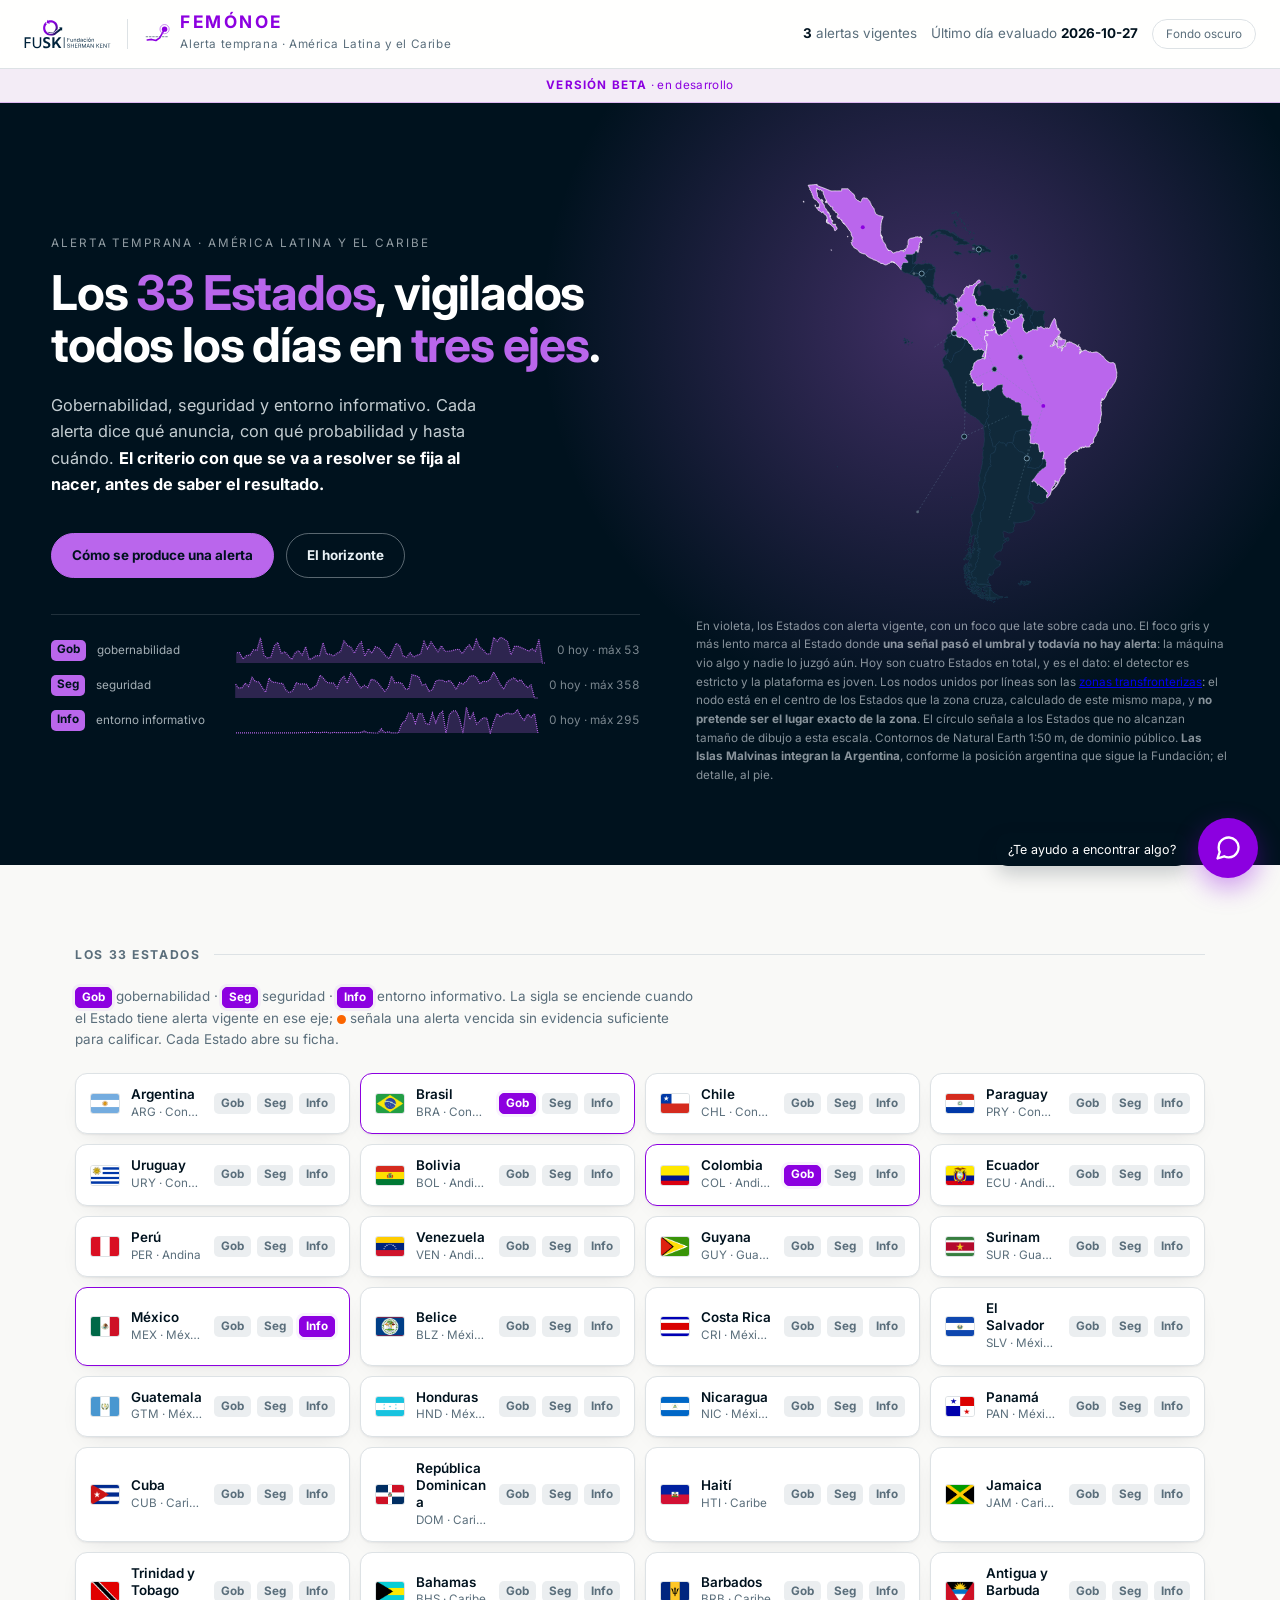
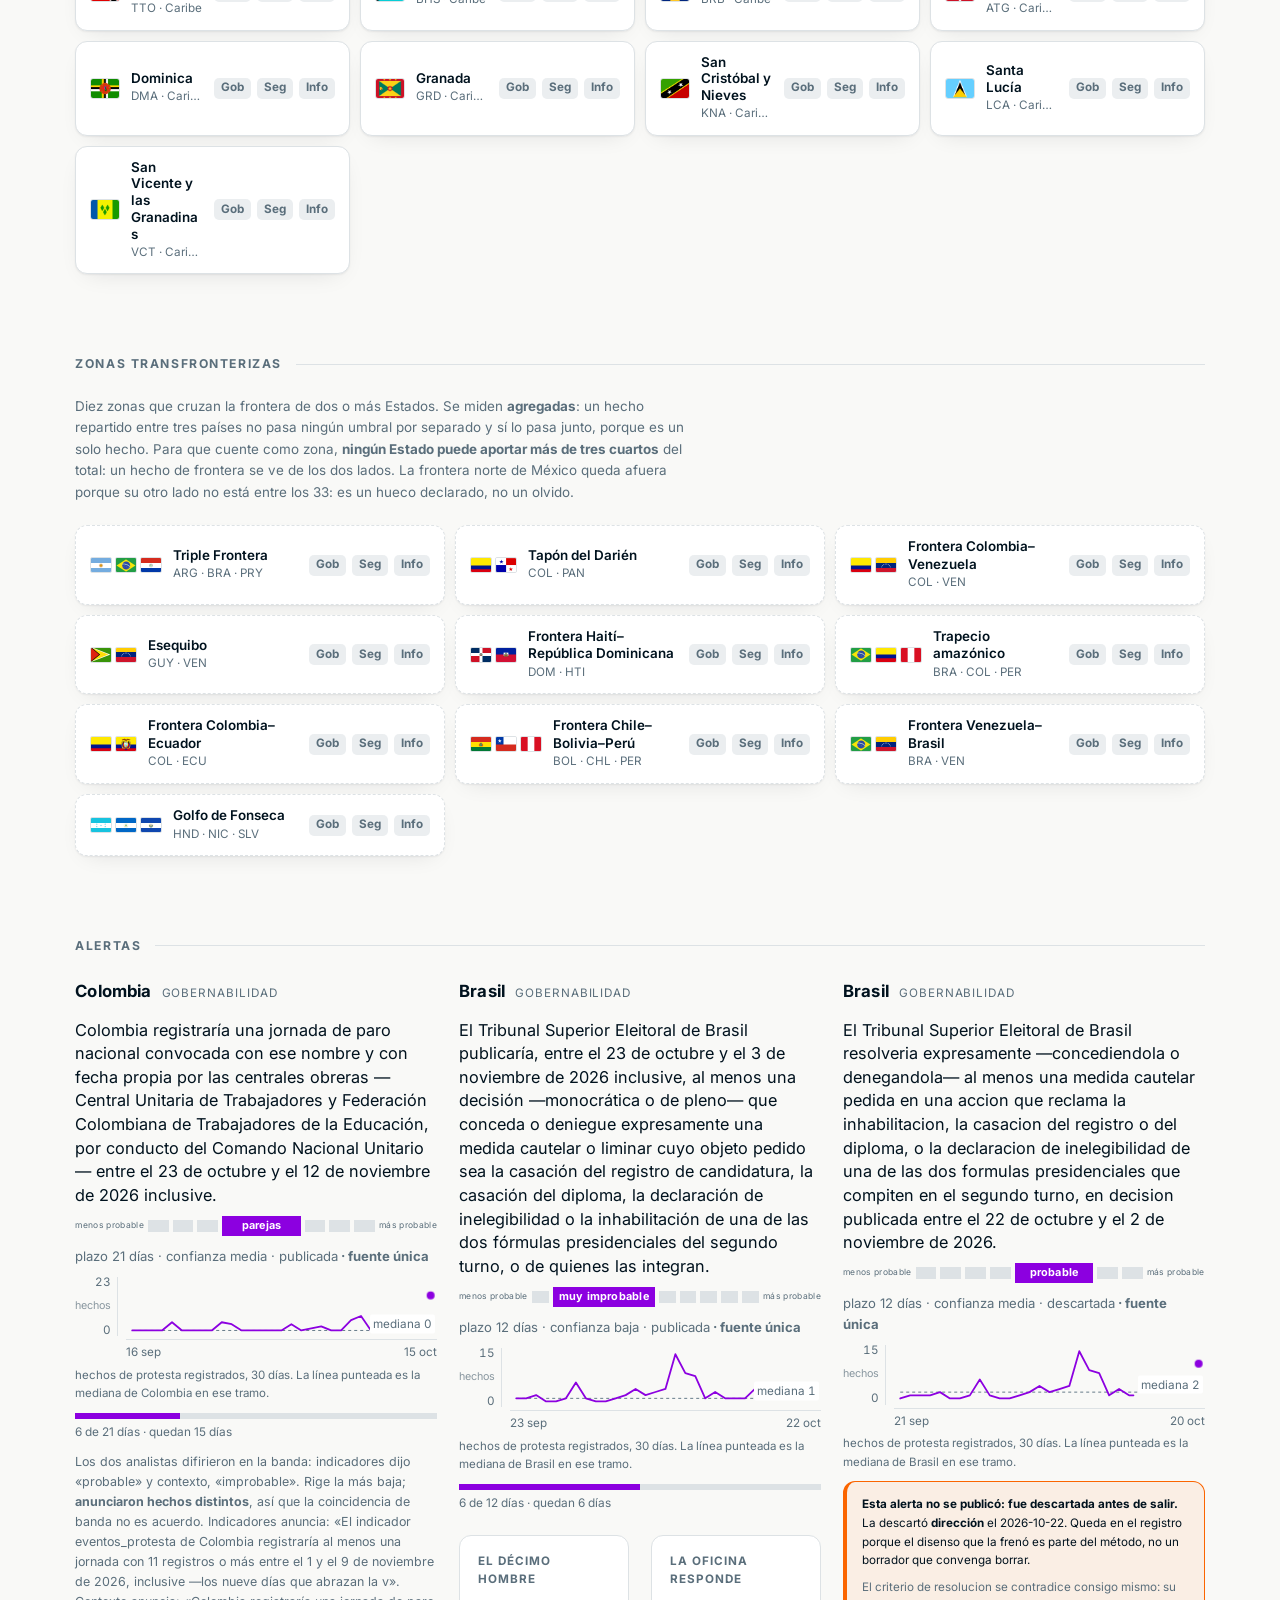
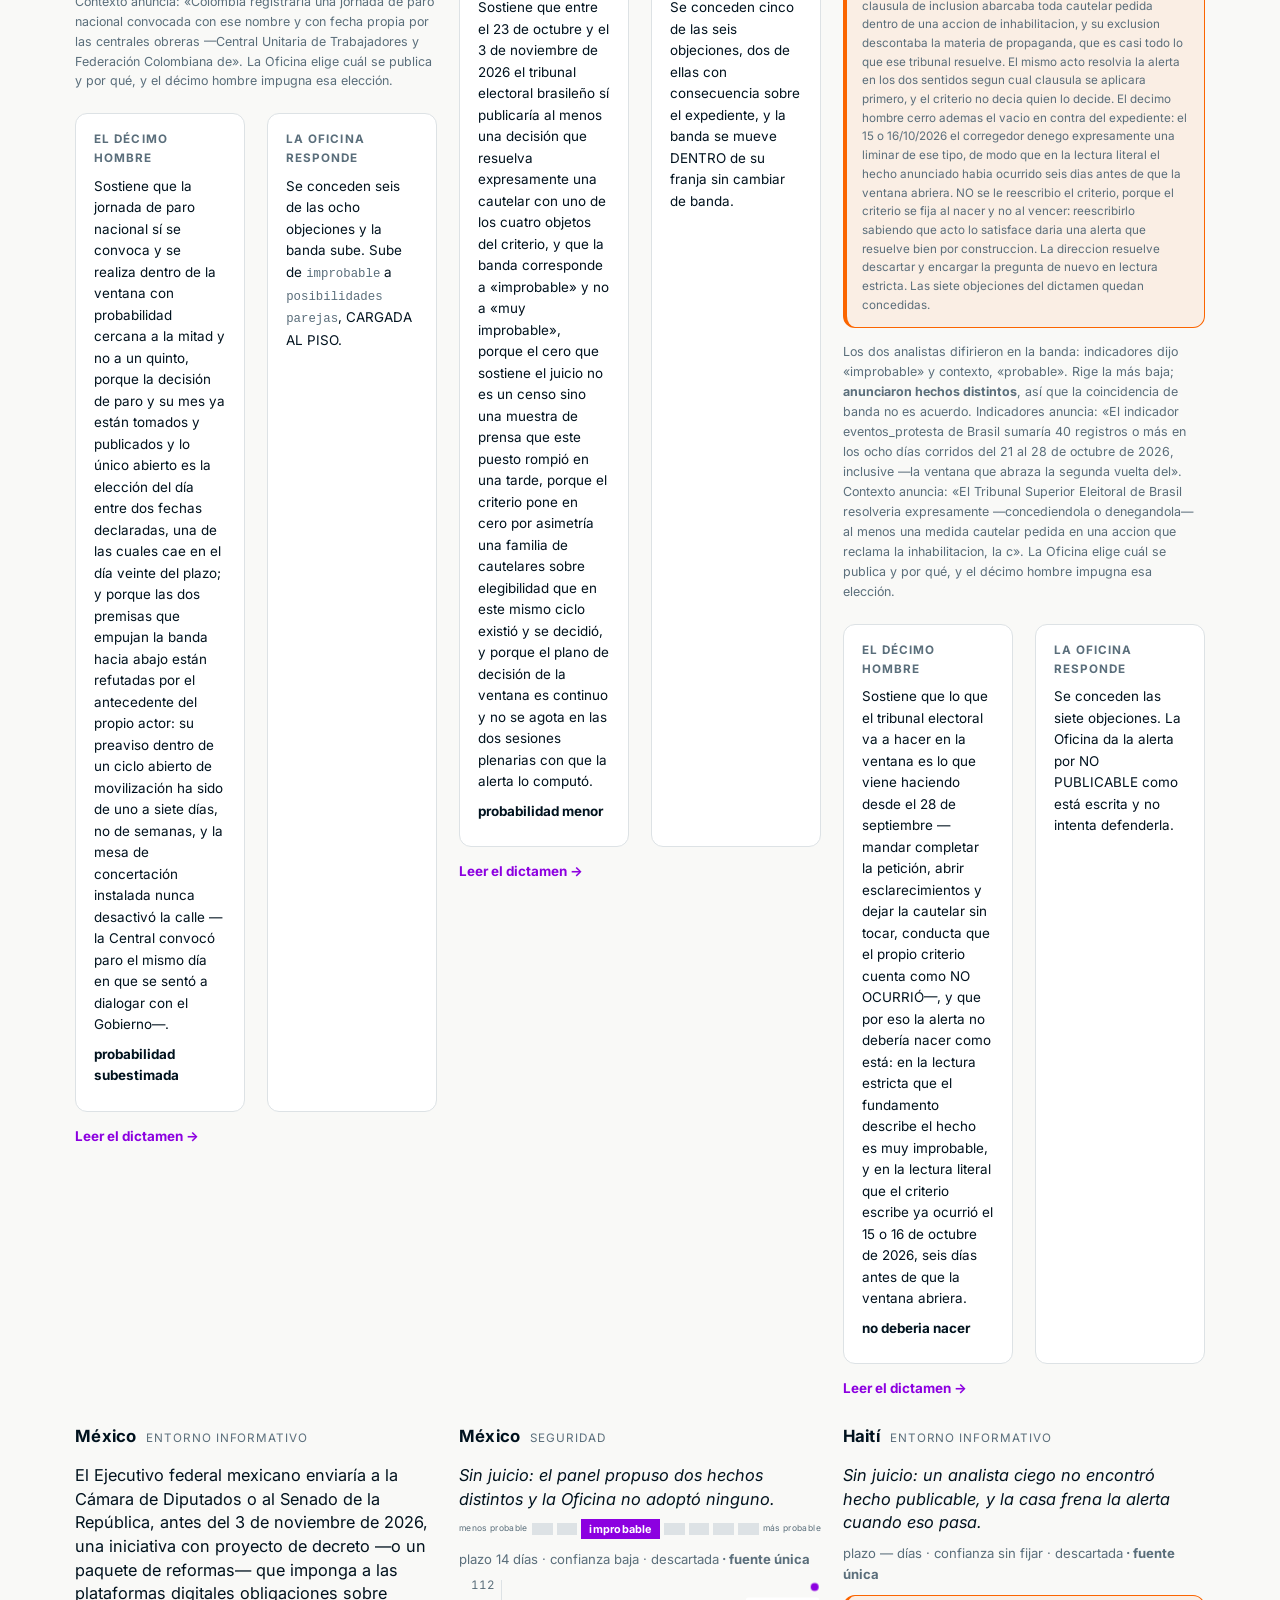
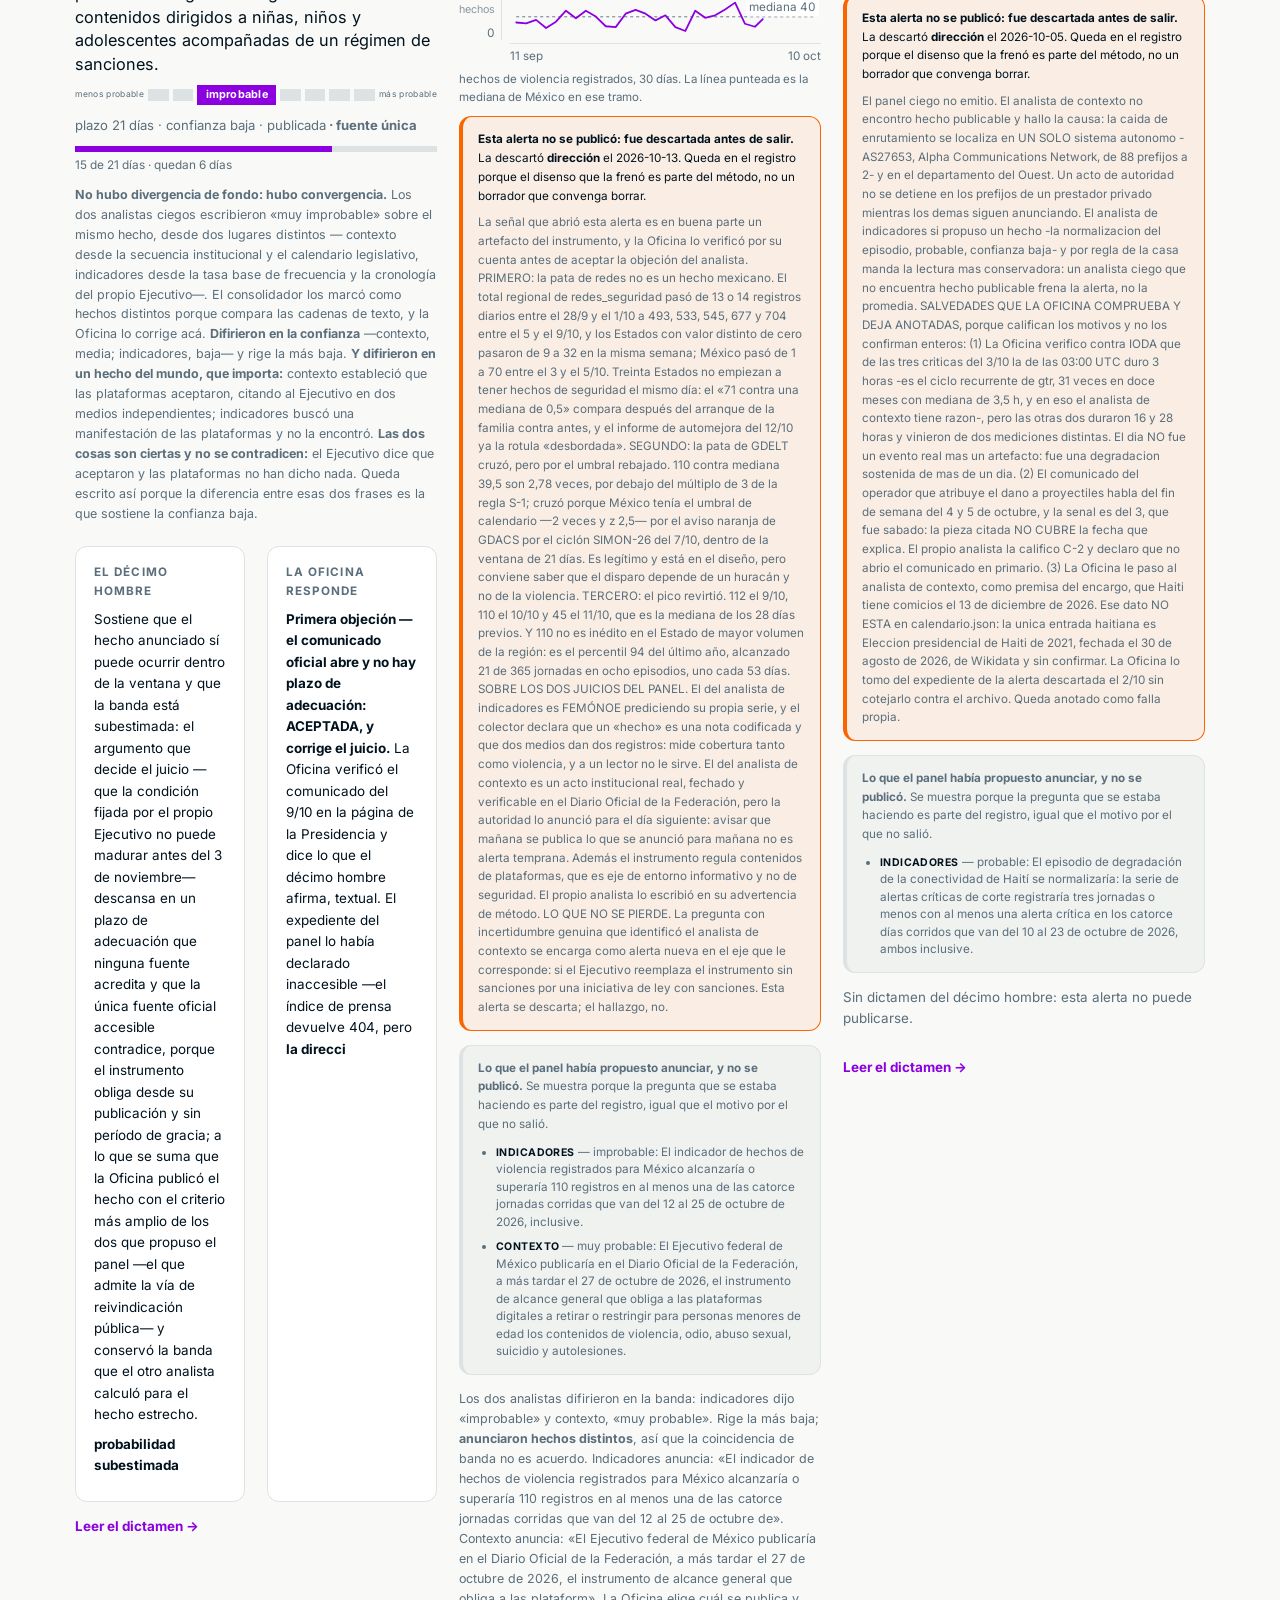
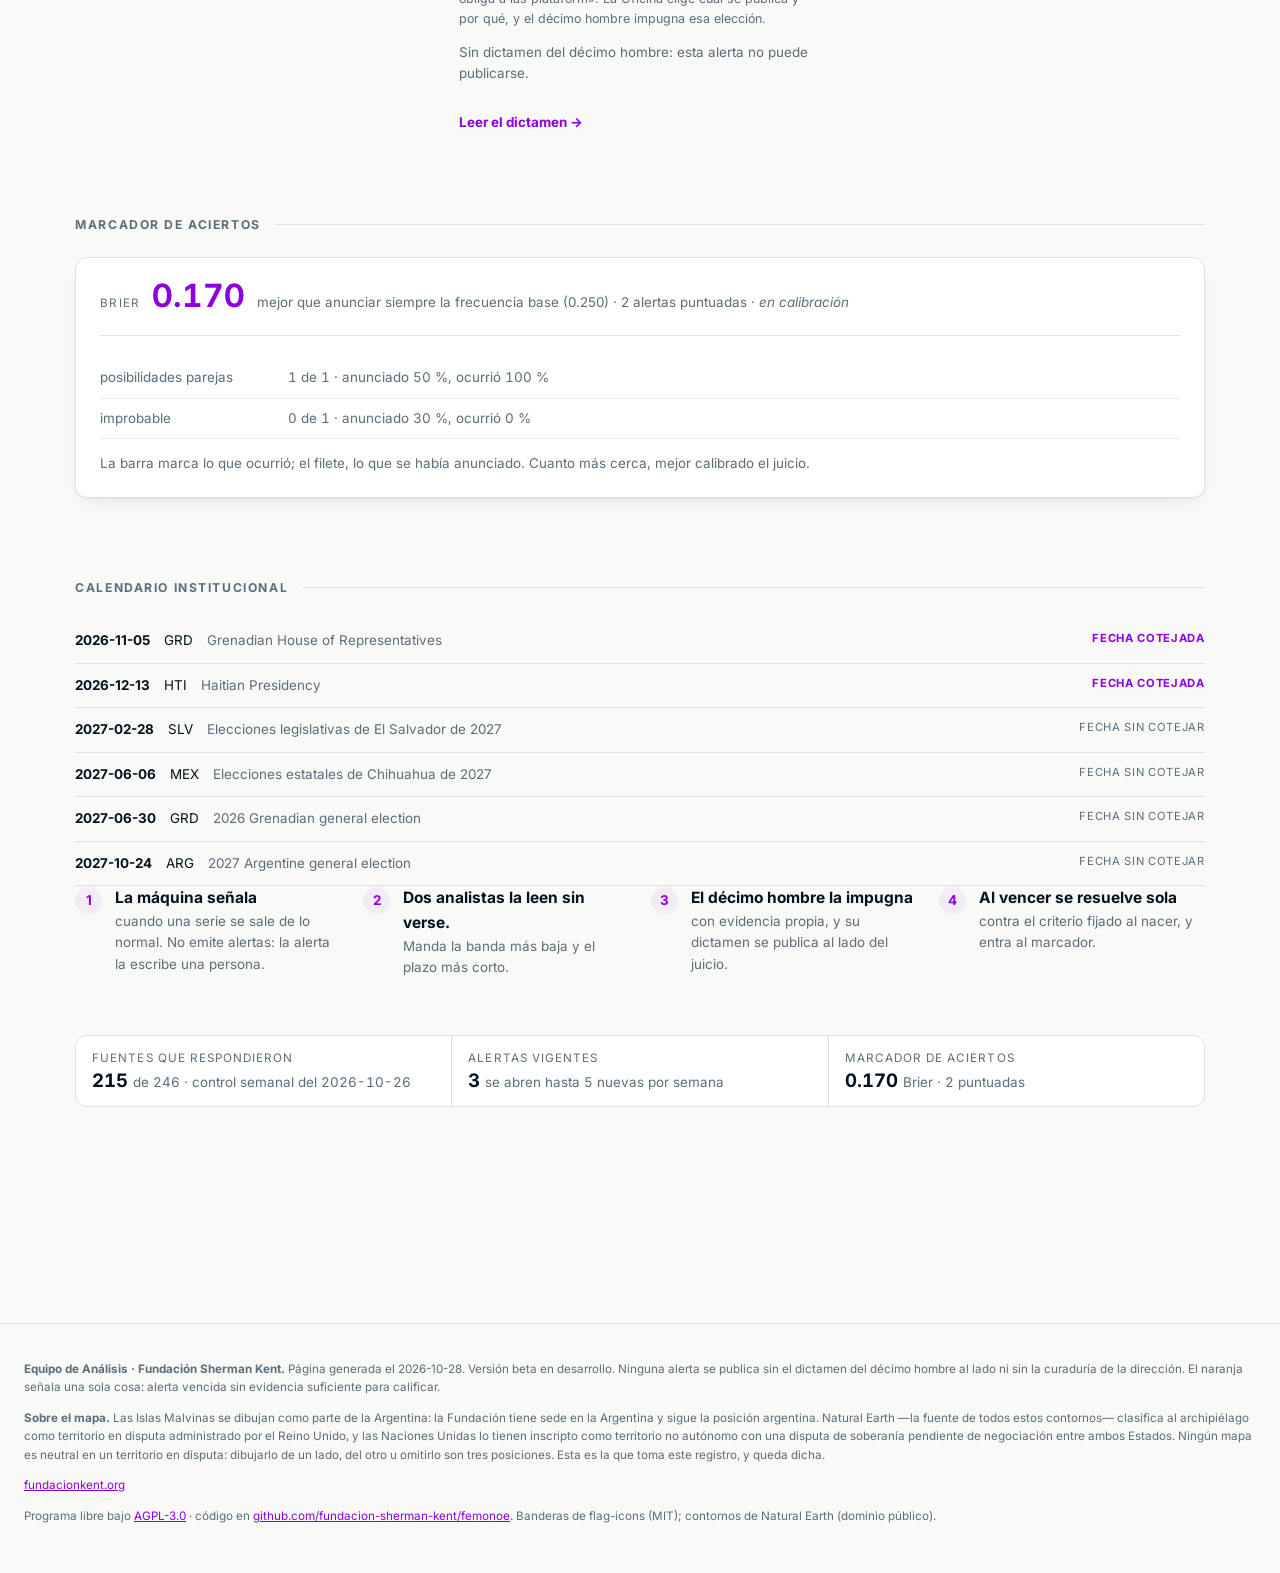
==== commit 49621e87: "Sitio 2026-10-28 04:10" ====
--- a/index.html
+++ b/index.html
@@ -71,7 +71,7 @@
   </div>
   <div class="franja-derecha">
     <span><b>3</b> alertas vigentes</span>
-    <span title="El detector evalúa el día de AYER, porque el de hoy todavía está incompleto y daría desvíos falsos. El robot corre cada dos horas.">Último día evaluado <b>2026-10-23</b></span>
+    <span title="El detector evalúa el día de AYER, porque el de hoy todavía está incompleto y daría desvíos falsos. El robot corre cada dos horas.">Último día evaluado <b>2026-10-27</b></span>
     <button type="button" id="tema" class="tema" aria-pressed="false">Fondo oscuro</button>
   </div>
 </div>
@@ -92,9 +92,9 @@
         <a class="boton" href="metodo.html">Cómo se produce una alerta</a>
         <a class="boton hueco" href="horizonte.html">El horizonte</a>
       </div>
-      <div class="pulso-caja"><ul class="pulso-lista"><li><span class="eje viva">Gob</span><span class="que">gobernabilidad</span><svg class="pulso construye" viewBox="0 0 100.0 26.0" preserveAspectRatio="none" role="img" aria-label="gobernabilidad, 90 días"><polygon points="0,26.0 0.00,14.23 1.12,9.32 2.25,7.36 3.37,2.94 4.49,15.70 5.62,15.70 6.74,22.08 7.87,18.64 8.99,18.15 10.11,12.75 11.24,13.25 12.36,0.98 13.48,18.15 14.61,21.09 15.73,20.11 16.85,8.83 17.98,5.40 19.10,16.68 20.22,14.72 21.35,18.64 22.47,22.57 23.60,15.70 24.72,13.74 25.84,18.15 26.97,9.81 28.09,22.57 29.21,21.09 30.34,18.64 31.46,18.64 32.58,5.89 33.71,17.17 34.83,17.17 35.96,19.13 37.08,16.19 38.20,14.72 39.33,3.92 40.45,8.34 41.57,10.30 42.70,16.19 43.82,8.83 44.94,4.91 46.07,19.13 47.19,11.77 48.31,16.19 49.44,9.81 50.56,10.79 51.69,14.72 52.81,19.13 53.93,21.58 55.06,13.74 56.18,6.38 57.30,8.83 58.43,19.13 59.55,20.11 60.67,15.70 61.80,20.11 62.92,18.15 64.04,17.17 65.17,4.42 66.29,11.77 67.42,4.91 68.54,9.81 69.66,14.72 70.79,8.83 71.91,14.23 73.03,14.23 74.16,13.74 75.28,12.75 76.40,12.26 77.53,16.68 78.65,11.28 79.78,7.85 80.90,13.25 82.02,2.45 83.15,10.30 84.27,12.75 85.39,17.17 86.52,16.68 87.64,0.49 88.76,4.42 89.89,0.00 91.01,1.96 92.13,4.91 93.26,17.66 94.38,9.32 95.51,9.32 96.63,10.79 97.75,12.26 98.88,14.23 100.00,26.00 100.0,26.0"/><polyline points="0.00,14.23 1.12,9.32 2.25,7.36 3.37,2.94 4.49,15.70 5.62,15.70 6.74,22.08 7.87,18.64 8.99,18.15 10.11,12.75 11.24,13.25 12.36,0.98 13.48,18.15 14.61,21.09 15.73,20.11 16.85,8.83 17.98,5.40 19.10,16.68 20.22,14.72 21.35,18.64 22.47,22.57 23.60,15.70 24.72,13.74 25.84,18.15 26.97,9.81 28.09,22.57 29.21,21.09 30.34,18.64 31.46,18.64 32.58,5.89 33.71,17.17 34.83,17.17 35.96,19.13 37.08,16.19 38.20,14.72 39.33,3.92 40.45,8.34 41.57,10.30 42.70,16.19 43.82,8.83 44.94,4.91 46.07,19.13 47.19,11.77 48.31,16.19 49.44,9.81 50.56,10.79 51.69,14.72 52.81,19.13 53.93,21.58 55.06,13.74 56.18,6.38 57.30,8.83 58.43,19.13 59.55,20.11 60.67,15.70 61.80,20.11 62.92,18.15 64.04,17.17 65.17,4.42 66.29,11.77 67.42,4.91 68.54,9.81 69.66,14.72 70.79,8.83 71.91,14.23 73.03,14.23 74.16,13.74 75.28,12.75 76.40,12.26 77.53,16.68 78.65,11.28 79.78,7.85 80.90,13.25 82.02,2.45 83.15,10.30 84.27,12.75 85.39,17.17 86.52,16.68 87.64,0.49 88.76,4.42 89.89,0.00 91.01,1.96 92.13,4.91 93.26,17.66 94.38,9.32 95.51,9.32 96.63,10.79 97.75,12.26 98.88,14.23 100.00,26.00"/></svg><span class="cuenta">0 hoy · máx 53</span></li><li><span class="eje viva">Seg</span><span class="que">seguridad</span><svg class="pulso construye" viewBox="0 0 100.0 26.0" preserveAspectRatio="none" role="img" aria-label="seguridad, 90 días"><polygon points="0,26.0 0.00,7.04 1.12,10.89 2.25,10.02 3.37,12.13 4.49,11.40 5.62,15.98 6.74,15.83 7.87,11.18 8.99,14.45 10.11,5.37 11.24,9.51 12.36,9.88 13.48,15.47 14.61,20.12 15.73,6.10 16.85,10.31 17.98,10.39 19.10,11.26 20.22,11.47 21.35,18.45 22.47,20.63 23.60,18.52 24.72,10.60 25.84,12.20 26.97,11.84 28.09,12.35 29.21,17.79 30.34,15.54 31.46,13.22 32.58,3.20 33.71,6.32 34.83,10.46 35.96,10.89 37.08,11.18 38.20,16.05 39.33,7.63 40.45,4.58 41.57,11.11 42.70,1.23 43.82,5.08 44.94,11.33 46.07,15.98 47.19,13.29 48.31,15.61 49.44,7.26 50.56,8.13 51.69,10.82 52.81,15.32 53.93,19.39 55.06,15.61 56.18,4.14 57.30,10.82 58.43,10.39 59.55,11.26 60.67,16.63 61.80,17.43 62.92,2.83 64.04,3.56 65.17,4.79 66.29,13.07 67.42,12.13 68.54,19.17 69.66,17.79 70.79,8.93 71.91,8.13 73.03,8.42 74.16,10.02 75.28,8.35 76.40,11.84 77.53,17.36 78.65,10.60 79.78,11.98 80.90,9.22 82.02,4.58 83.15,3.41 84.27,5.66 85.39,11.77 86.52,9.15 87.64,9.59 88.76,7.34 89.89,0.00 91.01,6.10 92.13,12.71 93.26,17.21 94.38,9.73 95.51,7.63 96.63,5.74 97.75,9.37 98.88,7.70 100.00,26.00 100.0,26.0"/><polyline points="0.00,7.04 1.12,10.89 2.25,10.02 3.37,12.13 4.49,11.40 5.62,15.98 6.74,15.83 7.87,11.18 8.99,14.45 10.11,5.37 11.24,9.51 12.36,9.88 13.48,15.47 14.61,20.12 15.73,6.10 16.85,10.31 17.98,10.39 19.10,11.26 20.22,11.47 21.35,18.45 22.47,20.63 23.60,18.52 24.72,10.60 25.84,12.20 26.97,11.84 28.09,12.35 29.21,17.79 30.34,15.54 31.46,13.22 32.58,3.20 33.71,6.32 34.83,10.46 35.96,10.89 37.08,11.18 38.20,16.05 39.33,7.63 40.45,4.58 41.57,11.11 42.70,1.23 43.82,5.08 44.94,11.33 46.07,15.98 47.19,13.29 48.31,15.61 49.44,7.26 50.56,8.13 51.69,10.82 52.81,15.32 53.93,19.39 55.06,15.61 56.18,4.14 57.30,10.82 58.43,10.39 59.55,11.26 60.67,16.63 61.80,17.43 62.92,2.83 64.04,3.56 65.17,4.79 66.29,13.07 67.42,12.13 68.54,19.17 69.66,17.79 70.79,8.93 71.91,8.13 73.03,8.42 74.16,10.02 75.28,8.35 76.40,11.84 77.53,17.36 78.65,10.60 79.78,11.98 80.90,9.22 82.02,4.58 83.15,3.41 84.27,5.66 85.39,11.77 86.52,9.15 87.64,9.59 88.76,7.34 89.89,0.00 91.01,6.10 92.13,12.71 93.26,17.21 94.38,9.73 95.51,7.63 96.63,5.74 97.75,9.37 98.88,7.70 100.00,26.00"/></svg><span class="cuenta">0 hoy · máx 358</span></li><li><span class="eje viva">Info</span><span class="que">entorno informativo</span><svg class="pulso construye" viewBox="0 0 100.0 26.0" preserveAspectRatio="none" role="img" aria-label="entorno informativo, 90 días"><polygon points="0,26.0 0.00,25.91 1.12,25.91 2.25,25.91 3.37,26.00 4.49,25.91 5.62,25.91 6.74,25.91 7.87,25.91 8.99,25.91 10.11,25.91 11.24,25.91 12.36,26.00 13.48,25.91 14.61,25.91 15.73,25.91 16.85,25.91 17.98,26.00 19.10,25.91 20.22,25.91 21.35,25.91 22.47,25.91 23.60,25.91 24.72,25.82 25.84,25.74 26.97,25.56 28.09,25.82 29.21,25.47 30.34,25.47 31.46,25.56 32.58,25.74 33.71,25.21 34.83,25.47 35.96,25.91 37.08,25.47 38.20,25.56 39.33,25.65 40.45,25.56 41.57,25.65 42.70,25.56 43.82,25.65 44.94,25.65 46.07,25.47 47.19,24.06 48.31,25.65 49.44,25.74 50.56,26.00 51.69,26.00 52.81,21.68 53.93,25.91 55.06,24.68 56.18,25.91 57.30,25.91 58.43,26.00 59.55,16.66 60.67,13.84 61.80,6.08 62.92,6.43 64.04,16.48 65.17,6.61 66.29,6.87 67.42,16.04 68.54,17.72 69.66,6.08 70.79,15.86 71.91,7.23 73.03,4.32 74.16,26.00 75.28,7.67 76.40,3.97 77.53,3.97 78.65,11.81 79.78,26.00 80.90,0.00 82.02,12.52 83.15,6.08 84.27,17.19 85.39,13.75 86.52,10.75 87.64,11.11 88.76,26.00 89.89,15.16 91.01,6.70 92.13,9.96 93.26,7.49 94.38,5.91 95.51,7.05 96.63,6.52 97.75,2.56 98.88,9.69 100.00,11.81 100.0,26.0"/><polyline points="0.00,25.91 1.12,25.91 2.25,25.91 3.37,26.00 4.49,25.91 5.62,25.91 6.74,25.91 7.87,25.91 8.99,25.91 10.11,25.91 11.24,25.91 12.36,26.00 13.48,25.91 14.61,25.91 15.73,25.91 16.85,25.91 17.98,26.00 19.10,25.91 20.22,25.91 21.35,25.91 22.47,25.91 23.60,25.91 24.72,25.82 25.84,25.74 26.97,25.56 28.09,25.82 29.21,25.47 30.34,25.47 31.46,25.56 32.58,25.74 33.71,25.21 34.83,25.47 35.96,25.91 37.08,25.47 38.20,25.56 39.33,25.65 40.45,25.56 41.57,25.65 42.70,25.56 43.82,25.65 44.94,25.65 46.07,25.47 47.19,24.06 48.31,25.65 49.44,25.74 50.56,26.00 51.69,26.00 52.81,21.68 53.93,25.91 55.06,24.68 56.18,25.91 57.30,25.91 58.43,26.00 59.55,16.66 60.67,13.84 61.80,6.08 62.92,6.43 64.04,16.48 65.17,6.61 66.29,6.87 67.42,16.04 68.54,17.72 69.66,6.08 70.79,15.86 71.91,7.23 73.03,4.32 74.16,26.00 75.28,7.67 76.40,3.97 77.53,3.97 78.65,11.81 79.78,26.00 80.90,0.00 82.02,12.52 83.15,6.08 84.27,17.19 85.39,13.75 86.52,10.75 87.64,11.11 88.76,26.00 89.89,15.16 91.01,6.70 92.13,9.96 93.26,7.49 94.38,5.91 95.51,7.05 96.63,6.52 97.75,2.56 98.88,9.69 100.00,11.81"/></svg><span class="cuenta">161 hoy · máx 295</span></li></ul></div>
+      <div class="pulso-caja"><ul class="pulso-lista"><li><span class="eje viva">Gob</span><span class="que">gobernabilidad</span><svg class="pulso construye" viewBox="0 0 100.0 26.0" preserveAspectRatio="none" role="img" aria-label="gobernabilidad, 90 días"><polygon points="0,26.0 0.00,15.70 1.12,15.70 2.25,22.08 3.37,18.64 4.49,18.15 5.62,12.75 6.74,13.25 7.87,0.98 8.99,18.15 10.11,21.09 11.24,20.11 12.36,8.83 13.48,5.40 14.61,16.68 15.73,14.72 16.85,18.64 17.98,22.57 19.10,15.70 20.22,13.74 21.35,18.15 22.47,9.81 23.60,22.57 24.72,21.09 25.84,18.64 26.97,18.64 28.09,5.89 29.21,17.17 30.34,17.17 31.46,19.13 32.58,16.19 33.71,14.72 34.83,3.92 35.96,8.34 37.08,10.30 38.20,16.19 39.33,8.83 40.45,4.91 41.57,19.13 42.70,11.77 43.82,16.19 44.94,9.81 46.07,10.79 47.19,14.72 48.31,19.13 49.44,21.58 50.56,13.74 51.69,6.38 52.81,8.83 53.93,19.13 55.06,20.11 56.18,15.70 57.30,20.11 58.43,18.15 59.55,17.17 60.67,4.42 61.80,11.77 62.92,4.91 64.04,9.81 65.17,14.72 66.29,8.83 67.42,14.23 68.54,14.23 69.66,13.74 70.79,12.75 71.91,12.26 73.03,16.68 74.16,11.28 75.28,7.85 76.40,13.25 77.53,2.45 78.65,10.30 79.78,12.75 80.90,17.17 82.02,16.68 83.15,0.49 84.27,4.42 85.39,0.00 86.52,1.96 87.64,4.91 88.76,17.66 89.89,9.32 91.01,9.32 92.13,10.79 93.26,12.26 94.38,14.23 95.51,11.77 96.63,14.23 97.75,2.45 98.88,26.00 100.00,26.00 100.0,26.0"/><polyline points="0.00,15.70 1.12,15.70 2.25,22.08 3.37,18.64 4.49,18.15 5.62,12.75 6.74,13.25 7.87,0.98 8.99,18.15 10.11,21.09 11.24,20.11 12.36,8.83 13.48,5.40 14.61,16.68 15.73,14.72 16.85,18.64 17.98,22.57 19.10,15.70 20.22,13.74 21.35,18.15 22.47,9.81 23.60,22.57 24.72,21.09 25.84,18.64 26.97,18.64 28.09,5.89 29.21,17.17 30.34,17.17 31.46,19.13 32.58,16.19 33.71,14.72 34.83,3.92 35.96,8.34 37.08,10.30 38.20,16.19 39.33,8.83 40.45,4.91 41.57,19.13 42.70,11.77 43.82,16.19 44.94,9.81 46.07,10.79 47.19,14.72 48.31,19.13 49.44,21.58 50.56,13.74 51.69,6.38 52.81,8.83 53.93,19.13 55.06,20.11 56.18,15.70 57.30,20.11 58.43,18.15 59.55,17.17 60.67,4.42 61.80,11.77 62.92,4.91 64.04,9.81 65.17,14.72 66.29,8.83 67.42,14.23 68.54,14.23 69.66,13.74 70.79,12.75 71.91,12.26 73.03,16.68 74.16,11.28 75.28,7.85 76.40,13.25 77.53,2.45 78.65,10.30 79.78,12.75 80.90,17.17 82.02,16.68 83.15,0.49 84.27,4.42 85.39,0.00 86.52,1.96 87.64,4.91 88.76,17.66 89.89,9.32 91.01,9.32 92.13,10.79 93.26,12.26 94.38,14.23 95.51,11.77 96.63,14.23 97.75,2.45 98.88,26.00 100.00,26.00"/></svg><span class="cuenta">0 hoy · máx 53</span></li><li><span class="eje viva">Seg</span><span class="que">seguridad</span><svg class="pulso construye" viewBox="0 0 100.0 26.0" preserveAspectRatio="none" role="img" aria-label="seguridad, 90 días"><polygon points="0,26.0 0.00,11.40 1.12,15.98 2.25,15.83 3.37,11.18 4.49,14.45 5.62,5.37 6.74,9.51 7.87,9.88 8.99,15.47 10.11,20.12 11.24,6.10 12.36,10.31 13.48,10.39 14.61,11.26 15.73,11.47 16.85,18.45 17.98,20.63 19.10,18.52 20.22,10.60 21.35,12.20 22.47,11.84 23.60,12.35 24.72,17.79 25.84,15.54 26.97,13.22 28.09,3.20 29.21,6.32 30.34,10.46 31.46,10.89 32.58,11.18 33.71,16.05 34.83,7.63 35.96,4.58 37.08,11.11 38.20,1.23 39.33,5.08 40.45,11.33 41.57,15.98 42.70,13.29 43.82,15.61 44.94,7.26 46.07,8.13 47.19,10.82 48.31,15.32 49.44,19.39 50.56,15.61 51.69,4.14 52.81,10.82 53.93,10.39 55.06,11.26 56.18,16.63 57.30,17.43 58.43,2.83 59.55,3.56 60.67,4.79 61.80,13.07 62.92,12.13 64.04,19.17 65.17,17.79 66.29,8.93 67.42,8.13 68.54,8.42 69.66,10.02 70.79,8.35 71.91,11.84 73.03,17.36 74.16,10.60 75.28,11.98 76.40,9.22 77.53,4.58 78.65,3.41 79.78,5.66 80.90,11.77 82.02,9.15 83.15,9.59 84.27,7.34 85.39,0.00 86.52,6.10 87.64,12.71 88.76,17.21 89.89,9.73 91.01,7.63 92.13,5.74 93.26,9.37 94.38,7.70 95.51,12.56 96.63,15.40 97.75,12.93 98.88,26.00 100.00,26.00 100.0,26.0"/><polyline points="0.00,11.40 1.12,15.98 2.25,15.83 3.37,11.18 4.49,14.45 5.62,5.37 6.74,9.51 7.87,9.88 8.99,15.47 10.11,20.12 11.24,6.10 12.36,10.31 13.48,10.39 14.61,11.26 15.73,11.47 16.85,18.45 17.98,20.63 19.10,18.52 20.22,10.60 21.35,12.20 22.47,11.84 23.60,12.35 24.72,17.79 25.84,15.54 26.97,13.22 28.09,3.20 29.21,6.32 30.34,10.46 31.46,10.89 32.58,11.18 33.71,16.05 34.83,7.63 35.96,4.58 37.08,11.11 38.20,1.23 39.33,5.08 40.45,11.33 41.57,15.98 42.70,13.29 43.82,15.61 44.94,7.26 46.07,8.13 47.19,10.82 48.31,15.32 49.44,19.39 50.56,15.61 51.69,4.14 52.81,10.82 53.93,10.39 55.06,11.26 56.18,16.63 57.30,17.43 58.43,2.83 59.55,3.56 60.67,4.79 61.80,13.07 62.92,12.13 64.04,19.17 65.17,17.79 66.29,8.93 67.42,8.13 68.54,8.42 69.66,10.02 70.79,8.35 71.91,11.84 73.03,17.36 74.16,10.60 75.28,11.98 76.40,9.22 77.53,4.58 78.65,3.41 79.78,5.66 80.90,11.77 82.02,9.15 83.15,9.59 84.27,7.34 85.39,0.00 86.52,6.10 87.64,12.71 88.76,17.21 89.89,9.73 91.01,7.63 92.13,5.74 93.26,9.37 94.38,7.70 95.51,12.56 96.63,15.40 97.75,12.93 98.88,26.00 100.00,26.00"/></svg><span class="cuenta">0 hoy · máx 358</span></li><li><span class="eje viva">Info</span><span class="que">entorno informativo</span><svg class="pulso construye" viewBox="0 0 100.0 26.0" preserveAspectRatio="none" role="img" aria-label="entorno informativo, 90 días"><polygon points="0,26.0 0.00,25.91 1.12,25.91 2.25,25.91 3.37,25.91 4.49,25.91 5.62,25.91 6.74,25.91 7.87,26.00 8.99,25.91 10.11,25.91 11.24,25.91 12.36,25.91 13.48,26.00 14.61,25.91 15.73,25.91 16.85,25.91 17.98,25.91 19.10,25.91 20.22,25.82 21.35,25.74 22.47,25.56 23.60,25.82 24.72,25.47 25.84,25.47 26.97,25.56 28.09,25.74 29.21,25.21 30.34,25.47 31.46,25.91 32.58,25.47 33.71,25.56 34.83,25.65 35.96,25.56 37.08,25.65 38.20,25.56 39.33,25.65 40.45,25.65 41.57,25.47 42.70,24.06 43.82,25.65 44.94,25.74 46.07,26.00 47.19,26.00 48.31,21.68 49.44,25.91 50.56,24.68 51.69,25.91 52.81,25.91 53.93,26.00 55.06,16.66 56.18,13.84 57.30,6.08 58.43,6.43 59.55,16.48 60.67,6.61 61.80,6.87 62.92,16.04 64.04,17.72 65.17,6.08 66.29,15.86 67.42,7.23 68.54,4.32 69.66,26.00 70.79,7.67 71.91,3.97 73.03,3.97 74.16,11.81 75.28,26.00 76.40,0.00 77.53,12.52 78.65,6.08 79.78,17.19 80.90,13.75 82.02,10.75 83.15,11.11 84.27,26.00 85.39,15.16 86.52,6.70 87.64,9.96 88.76,7.49 89.89,5.91 91.01,7.05 92.13,6.52 93.26,2.56 94.38,9.69 95.51,13.31 96.63,7.23 97.75,10.22 98.88,6.61 100.00,26.00 100.0,26.0"/><polyline points="0.00,25.91 1.12,25.91 2.25,25.91 3.37,25.91 4.49,25.91 5.62,25.91 6.74,25.91 7.87,26.00 8.99,25.91 10.11,25.91 11.24,25.91 12.36,25.91 13.48,26.00 14.61,25.91 15.73,25.91 16.85,25.91 17.98,25.91 19.10,25.91 20.22,25.82 21.35,25.74 22.47,25.56 23.60,25.82 24.72,25.47 25.84,25.47 26.97,25.56 28.09,25.74 29.21,25.21 30.34,25.47 31.46,25.91 32.58,25.47 33.71,25.56 34.83,25.65 35.96,25.56 37.08,25.65 38.20,25.56 39.33,25.65 40.45,25.65 41.57,25.47 42.70,24.06 43.82,25.65 44.94,25.74 46.07,26.00 47.19,26.00 48.31,21.68 49.44,25.91 50.56,24.68 51.69,25.91 52.81,25.91 53.93,26.00 55.06,16.66 56.18,13.84 57.30,6.08 58.43,6.43 59.55,16.48 60.67,6.61 61.80,6.87 62.92,16.04 64.04,17.72 65.17,6.08 66.29,15.86 67.42,7.23 68.54,4.32 69.66,26.00 70.79,7.67 71.91,3.97 73.03,3.97 74.16,11.81 75.28,26.00 76.40,0.00 77.53,12.52 78.65,6.08 79.78,17.19 80.90,13.75 82.02,10.75 83.15,11.11 84.27,26.00 85.39,15.16 86.52,6.70 87.64,9.96 88.76,7.49 89.89,5.91 91.01,7.05 92.13,6.52 93.26,2.56 94.38,9.69 95.51,13.31 96.63,7.23 97.75,10.22 98.88,6.61 100.00,26.00"/></svg><span class="cuenta">0 hoy · máx 295</span></li></ul></div>
     </div>
-    <figure class="apertura-mapa"><svg id="mapa-alc" class="mapa" viewBox="0 0 420 560" role="img" aria-label="Mapa de los 33 Estados y sus zonas transfronterizas"><a href="#pais-VEN" class="pais" data-iso="VEN"><title>Venezuela</title><path d="M285.9,150.1L285.3,150.3L285.3,150.2L285.5,149.9L285.8,149.8L285.9,149.7L286.1,149.6L286.2,149.6L286.3,149.8L286.1,149.9L285.9,150.1ZM270.7,137.6L270.9,138.4L270.9,138.6L270.4,139.1L270.1,139.2L269.8,139.2L269.5,139.1L269.2,138.7L268.9,138.8L268.2,138.7L268.0,138.6L268.2,138.1L268.8,137.9L269.0,137.9L269.1,138.2L269.4,138.4L269.8,138.4L269.9,138.0L270.6,137.4L270.7,137.6ZM263.9,139.0L263.7,139.2L263.1,139.0L263.0,138.8L263.1,138.6L263.5,138.6L263.8,138.9L263.9,139.0ZM285.0,151.8L284.7,152.0L284.6,151.3L284.8,151.2L285.3,150.6L285.4,150.6L285.6,150.7L285.5,150.8L285.8,151.0L285.7,151.3L285.4,151.6L285.0,151.8ZM289.9,153.8L290.9,155.4L290.9,155.5L290.8,155.7L290.2,156.1L290.0,156.3L289.9,157.0L289.1,157.4L288.6,157.8L288.2,158.2L288.1,158.4L287.5,158.5L287.2,158.8L287.0,159.5L286.8,159.8L286.4,160.2L286.4,160.4L286.9,161.3L287.0,161.6L286.8,162.0L286.8,162.3L287.1,162.6L287.4,162.7L287.7,162.5L288.1,162.6L288.2,162.7L288.4,162.8L288.4,163.0L288.2,163.6L288.0,163.9L287.1,164.5L286.6,164.8L286.4,165.0L285.9,164.9L285.6,164.9L285.5,165.1L285.3,165.3L285.0,165.3L284.5,165.4L284.2,165.5L284.1,165.8L284.0,166.2L284.1,166.7L284.2,167.1L284.2,167.4L284.3,168.6L284.2,168.8L283.9,169.1L283.5,169.6L283.1,170.3L283.1,170.5L284.2,172.0L285.2,173.4L286.3,174.9L286.4,175.0L286.6,175.2L286.8,175.7L287.0,176.2L287.0,176.5L286.8,176.9L286.6,177.2L286.3,177.6L285.9,177.9L285.5,178.1L285.1,178.9L285.0,179.1L284.8,179.2L284.5,179.3L283.9,179.3L283.6,179.2L283.2,179.8L282.6,180.0L282.2,180.6L280.9,181.2L279.6,181.7L279.2,181.8L277.9,181.5L277.6,181.6L277.3,182.0L276.9,182.2L276.6,182.2L276.4,182.3L276.3,182.8L276.2,184.5L275.7,185.1L275.1,185.1L274.8,184.4L274.3,184.0L273.6,183.0L273.3,182.8L273.1,182.8L272.3,183.2L272.0,183.0L271.8,182.8L271.2,182.9L270.5,182.9L269.9,182.9L269.7,182.7L269.4,182.0L269.2,181.8L269.1,181.7L268.7,181.6L267.3,181.6L267.1,181.6L266.9,181.5L266.6,181.0L266.4,180.8L266.0,180.7L265.9,181.0L266.5,181.9L266.6,182.4L267.2,183.1L268.6,184.6L268.9,185.1L268.8,185.7L268.8,186.6L268.9,187.5L269.3,188.8L269.8,190.0L269.9,190.8L269.8,191.4L269.8,191.7L269.8,191.9L269.9,192.0L270.4,192.2L271.4,192.4L272.1,192.4L273.1,192.5L273.1,192.9L273.1,193.7L272.9,194.0L272.7,194.2L272.1,194.3L271.6,194.7L270.8,195.2L270.3,195.2L270.1,195.4L269.9,195.5L269.8,195.7L269.7,196.5L269.4,197.4L269.0,198.0L268.5,198.5L267.9,198.5L267.6,198.5L267.3,198.6L267.1,199.0L266.6,199.5L266.4,199.8L265.9,199.7L265.4,200.0L264.9,200.3L264.5,200.7L264.1,201.2L263.7,201.8L263.2,202.2L263.0,202.7L262.6,203.3L262.2,203.3L262.2,202.9L262.4,202.4L262.2,201.8L261.8,201.5L261.6,201.5L261.4,201.5L260.9,201.7L260.3,202.2L260.0,202.5L259.7,202.7L259.1,202.9L258.5,202.9L258.2,202.8L257.8,202.5L256.9,201.4L255.6,200.0L255.5,199.5L255.6,199.1L255.3,198.5L255.2,197.8L255.1,197.6L255.1,197.1L254.8,196.2L254.5,195.4L254.4,195.1L254.4,194.7L254.4,194.4L254.1,194.2L253.9,193.3L254.0,193.0L254.0,192.6L253.7,192.4L253.5,192.1L253.1,191.5L252.6,191.0L252.3,190.8L252.2,190.7L252.0,190.2L251.9,190.1L251.6,190.0L251.2,189.8L250.7,190.1L250.7,189.6L250.8,189.5L252.4,187.6L253.3,186.8L253.3,186.6L253.4,186.4L253.5,186.1L253.3,185.9L252.5,184.4L252.3,184.2L252.0,183.9L251.7,183.4L251.3,181.9L251.1,181.2L251.0,180.7L251.0,180.1L250.9,179.6L250.7,179.3L250.7,178.3L250.9,176.6L251.0,175.4L250.9,174.5L251.0,173.8L251.6,173.3L251.8,172.7L251.8,171.7L252.1,171.0L252.7,170.3L252.8,169.7L252.7,169.1L252.6,168.8L252.2,168.4L251.3,168.1L250.7,168.1L250.3,168.4L249.3,168.6L247.7,168.9L246.3,168.9L245.3,168.6L244.6,168.8L244.1,169.1L243.7,169.3L243.4,169.0L243.2,168.9L242.8,169.1L242.0,167.9L241.3,166.8L240.5,165.5L239.5,164.0L239.4,163.9L239.1,163.9L238.7,163.9L238.0,163.8L237.6,163.5L237.3,163.3L236.7,163.1L236.3,163.0L235.9,163.1L234.9,163.7L234.4,163.7L233.9,163.7L232.7,163.4L231.9,163.4L230.9,163.5L230.6,163.7L229.9,163.4L229.6,163.0L229.2,162.0L229.0,161.3L228.5,161.1L228.1,161.0L227.8,160.8L227.7,160.3L227.6,159.8L227.7,158.8L227.7,158.5L227.7,157.5L228.1,157.0L228.2,156.7L228.2,156.4L228.1,155.5L227.9,154.9L227.3,154.2L226.6,153.3L226.3,152.0L226.0,150.3L225.8,150.1L225.5,150.3L225.2,150.1L224.9,149.5L224.7,149.4L224.3,149.6L224.1,149.8L223.3,149.9L223.1,149.8L223.2,149.6L223.5,149.0L223.9,148.2L224.3,147.6L224.7,146.8L224.9,146.0L225.1,144.5L225.3,143.5L225.6,141.6L226.3,140.1L226.6,139.4L227.2,138.6L227.4,138.1L227.7,137.7L228.7,137.2L229.9,134.7L230.2,134.2L231.4,133.8L232.3,133.6L233.0,133.3L233.2,133.1L233.4,133.0L233.2,133.3L233.0,133.6L232.6,133.9L230.6,134.5L230.5,134.6L230.2,134.8L230.2,135.4L230.2,135.8L230.8,137.2L231.0,137.5L231.8,138.4L231.6,138.4L231.3,138.5L231.6,139.4L232.0,140.1L232.0,140.6L231.7,142.0L231.0,142.7L230.6,143.6L230.2,144.0L229.4,145.9L230.1,147.0L230.1,147.6L230.6,148.3L230.9,148.6L231.2,148.9L231.1,149.4L231.3,150.2L231.6,150.6L231.9,150.7L232.3,150.7L233.5,150.2L233.8,150.0L234.0,149.6L234.5,148.8L234.6,147.8L234.8,146.5L234.6,145.8L234.0,144.7L233.7,143.8L233.0,143.1L232.7,141.8L232.6,141.4L232.4,140.8L232.3,139.8L232.7,139.4L232.7,138.7L233.7,138.4L235.9,137.1L237.2,136.8L238.8,136.1L239.2,135.7L239.5,135.2L239.8,135.1L240.6,135.7L241.0,135.5L241.2,135.0L240.9,134.2L240.5,134.2L239.1,134.5L238.9,134.1L238.9,133.8L238.5,132.8L238.8,132.1L239.0,131.5L239.4,131.3L240.0,131.0L240.5,131.4L240.7,131.8L240.8,132.1L240.9,133.1L241.2,134.1L241.5,134.9L241.9,135.4L242.2,135.3L242.3,135.3L243.8,135.2L244.8,135.5L245.9,135.7L246.9,136.5L248.0,137.4L248.3,138.1L248.4,138.7L248.7,139.2L248.4,139.6L248.5,140.4L248.8,141.1L249.3,141.6L250.6,141.8L252.1,141.4L254.4,141.1L255.1,140.9L258.8,140.8L259.4,141.1L259.6,141.4L259.6,141.8L260.8,143.1L261.7,143.3L262.6,143.7L263.4,144.0L264.4,144.3L264.9,144.2L265.3,144.1L265.8,144.1L269.1,141.8L270.9,141.9L271.1,141.8L271.4,141.6L270.7,141.2L269.2,141.1L268.8,141.3L268.5,140.7L269.0,140.8L270.7,140.6L272.5,140.7L274.1,140.3L274.8,140.2L275.2,140.3L276.5,140.0L278.8,140.3L280.6,140.1L280.4,140.4L279.8,140.6L278.9,140.8L278.1,141.3L276.6,141.2L275.5,141.4L275.8,141.5L275.8,142.1L275.9,142.2L276.1,142.2L276.4,142.6L276.6,142.9L276.7,143.5L276.6,144.1L276.3,144.3L276.8,144.3L277.0,144.0L276.9,143.7L277.0,143.3L277.2,143.5L277.4,143.6L278.0,145.2L278.4,146.1L278.5,146.0L278.6,146.0L278.7,145.9L278.9,145.5L279.1,145.7L279.1,145.8L279.2,145.9L279.1,145.5L279.2,145.0L279.2,144.8L279.4,144.8L279.6,144.8L279.9,145.0L280.4,145.5L280.8,146.1L280.8,146.4L280.9,146.5L281.2,146.7L281.3,147.0L281.4,146.6L281.2,146.3L281.1,145.9L281.8,145.9L282.1,145.4L282.4,145.7L283.4,147.0L283.9,147.2L285.0,147.5L285.6,148.2L286.1,148.7L285.8,149.4L285.1,149.6L284.9,150.1L284.8,150.4L284.8,150.8L284.6,151.2L284.5,151.4L284.4,152.0L284.1,152.7L283.8,153.5L281.9,153.5L282.3,153.8L282.8,154.1L283.5,154.7L284.1,154.2L284.8,154.2L285.6,153.7L286.0,153.6L287.6,153.8L288.0,153.5L288.3,153.3L289.1,153.4L289.9,153.8Z"/></a><a href="#pais-URY" class="pais" data-iso="URY"><title>Uruguay</title><path d="M323.1,419.9L322.9,420.2L322.7,420.6L322.3,421.7L321.3,423.1L321.1,424.0L319.9,424.8L319.1,425.8L318.6,425.8L318.2,426.2L315.5,427.4L314.5,427.2L313.8,427.2L313.1,426.7L311.6,426.5L310.7,426.7L309.4,427.3L309.1,427.3L308.8,427.2L308.1,427.0L307.7,426.5L305.7,425.9L304.1,424.4L302.3,424.4L300.9,424.6L300.6,424.4L300.5,424.0L300.2,423.5L298.9,422.3L298.0,421.0L297.8,419.8L298.0,418.5L298.2,416.9L298.2,416.4L298.6,416.2L298.9,416.1L299.2,415.7L299.6,415.1L299.6,414.6L299.3,413.8L299.2,412.6L299.0,411.9L299.4,411.0L299.4,410.6L299.2,410.1L299.1,409.7L299.2,409.3L299.2,408.9L299.1,408.5L299.1,408.2L299.5,407.9L299.8,407.5L300.0,407.0L300.1,406.6L300.1,406.3L300.0,406.0L299.8,405.8L299.9,405.3L300.2,404.6L300.6,404.0L300.6,403.3L300.6,402.9L300.5,402.6L300.6,402.3L300.9,402.2L300.9,401.8L300.9,400.9L300.6,400.1L300.9,399.6L301.4,398.8L301.8,398.3L301.8,397.9L302.0,397.6L302.2,398.0L303.1,398.2L303.9,398.2L304.1,398.0L304.4,397.3L304.9,397.1L305.3,397.0L305.9,397.1L306.4,397.6L307.9,399.2L309.1,400.4L309.4,400.9L309.8,401.3L310.0,401.7L309.9,402.6L309.9,403.1L310.0,403.2L310.2,403.2L310.7,403.1L310.9,402.9L311.2,402.6L311.4,402.4L311.6,402.2L311.8,402.0L311.8,401.8L312.0,401.8L312.2,401.9L312.8,402.4L313.1,403.0L313.2,403.3L313.4,403.6L313.6,403.8L313.8,404.1L314.1,404.5L314.5,404.6L314.8,404.5L315.5,405.2L317.0,405.8L317.4,406.1L317.6,406.6L318.2,407.4L318.9,408.1L319.5,408.4L320.0,408.5L320.4,408.7L320.6,408.9L320.9,409.2L321.2,409.4L321.2,409.6L321.5,410.2L321.8,410.9L322.0,411.5L322.5,412.1L323.2,412.6L323.9,413.0L324.2,413.3L324.4,413.6L323.9,414.1L323.4,414.8L323.0,415.3L322.6,415.7L322.5,416.0L322.3,416.4L322.3,418.4L322.3,419.2L322.3,419.4L322.4,419.6L322.7,419.7L323.0,419.9L323.1,419.9Z"/></a><a href="#pais-TTO" class="pais" data-iso="TTO"><title>Trinidad y Tobago</title><path d="M286.2,137.3L285.9,137.4L286.0,137.1L286.4,136.7L287.2,136.4L287.4,136.4L287.2,136.8L286.2,137.3ZM285.0,143.9L284.2,144.2L282.0,144.3L281.1,144.2L280.4,144.3L281.7,143.5L281.8,143.2L282.3,143.1L282.5,143.0L282.7,141.3L282.6,140.9L282.5,140.7L282.3,140.6L281.8,140.3L281.8,140.2L282.1,140.0L282.7,139.9L283.2,139.7L284.2,139.7L284.6,139.5L285.4,139.4L285.0,140.2L284.8,140.5L284.9,141.2L284.8,141.7L284.9,142.3L285.1,142.7L285.0,143.1L285.0,143.6L285.0,143.9Z"/></a><a href="#pais-SUR" class="pais" data-iso="SUR"><title>Surinam</title><path d="M319.2,173.9L318.8,174.4L318.4,175.0L317.8,176.1L317.8,176.4L317.7,176.7L317.6,177.2L317.7,177.8L317.8,178.1L317.9,178.8L317.8,179.4L317.8,179.8L317.9,180.3L318.0,181.0L318.0,181.2L318.2,181.4L318.3,181.6L318.2,182.2L318.7,183.1L319.0,183.5L319.4,183.9L319.6,184.3L319.8,184.8L319.9,184.9L320.0,185.1L319.9,185.4L319.9,185.9L319.7,186.6L319.1,187.6L319.0,187.9L319.1,188.8L319.1,189.6L319.0,189.9L318.7,190.6L318.0,192.2L317.5,192.4L317.3,192.9L317.1,192.9L317.0,192.9L316.9,193.0L316.7,193.0L316.5,192.8L316.5,192.5L316.4,192.3L316.1,192.2L315.8,192.3L315.6,192.2L315.4,191.9L315.1,191.6L315.1,191.3L315.0,191.3L314.6,191.6L314.5,191.7L314.2,191.6L314.1,191.6L313.6,191.9L313.3,192.0L313.1,192.3L311.7,192.4L311.4,192.5L310.6,192.0L310.3,191.8L310.2,191.8L310.1,191.8L310.1,191.9L309.9,192.6L309.8,192.8L309.6,192.9L309.3,193.2L309.3,193.4L309.7,193.5L309.9,194.0L310.2,194.4L310.4,194.8L310.4,195.2L310.3,195.7L310.2,195.9L309.9,196.1L308.9,195.7L308.1,195.6L307.8,195.5L307.6,195.4L307.4,195.2L307.2,195.0L306.8,194.9L306.5,194.8L306.2,194.4L305.9,193.6L305.8,193.3L305.6,193.0L305.4,192.5L305.2,192.2L305.1,191.8L305.0,191.7L304.9,191.2L304.9,191.0L304.8,191.0L304.7,190.8L304.5,190.3L304.4,190.2L304.4,190.1L304.2,189.8L304.0,189.7L303.9,189.5L303.9,189.0L303.9,188.8L303.9,188.3L303.9,188.1L303.8,187.9L303.6,187.8L303.6,187.4L303.6,186.6L303.5,186.4L302.9,186.4L302.8,186.5L302.5,186.6L302.2,186.6L302.0,186.4L301.8,186.3L301.7,186.1L301.8,185.5L301.4,185.1L300.9,184.5L300.6,183.8L300.5,183.4L299.9,182.5L299.8,181.8L299.8,181.4L300.0,181.0L300.2,180.3L300.4,179.6L300.5,179.3L300.6,178.8L300.8,178.3L300.6,177.9L300.5,177.6L300.4,177.3L300.6,176.9L300.8,176.7L301.0,176.6L301.2,176.5L301.4,176.2L301.8,176.2L302.1,176.2L302.9,176.2L303.4,176.1L303.4,175.9L303.4,175.5L303.6,175.2L303.9,175.0L303.9,174.9L303.9,174.7L303.8,174.7L303.6,174.6L303.4,174.0L303.6,173.9L303.7,173.3L303.8,173.1L304.1,172.7L304.1,172.8L304.3,172.2L304.3,171.5L304.5,171.0L304.7,170.3L305.2,170.0L307.7,170.3L308.8,170.6L310.3,171.1L310.5,171.8L310.5,171.1L310.5,170.6L310.9,170.1L311.8,170.0L313.1,170.2L314.2,170.0L315.9,170.0L318.2,170.5L319.3,170.8L319.8,171.1L319.8,171.6L319.8,172.3L319.6,173.0L319.2,173.9Z"/></a><a href="#pais-VCT" class="pais" data-iso="VCT"><title>San Vicente y las Granadinas</title><path d="M284.2,124.8L284.0,125.0L283.6,124.5L283.6,124.0L283.9,123.8L284.1,123.6L284.3,123.6L284.4,124.0L284.3,124.6L284.2,124.8ZM283.9,125.9L283.8,126.0L283.9,126.0L283.8,126.0L283.7,125.9L283.6,125.9L283.6,125.8L283.7,125.9L283.8,125.8L283.8,125.7L283.9,125.6L284.0,125.5L284.0,125.6L284.1,125.6L283.9,125.7L283.9,125.9ZM283.4,127.7L283.3,127.8L283.2,127.7L283.3,127.7L283.4,127.7L283.3,127.6L283.3,127.5L283.4,127.5L283.4,127.6L283.4,127.7Z"/><circle class="marca" cx="283.8" cy="125.7" r="3.4"/></a><a href="#pais-LCA" class="pais" data-iso="LCA"><title>Santa Lucía</title><path d="M285.5,120.7L285.2,121.3L284.7,120.9L284.6,120.4L284.7,120.1L285.0,119.5L285.3,119.1L285.5,119.0L285.6,119.5L285.5,120.7Z"/><circle class="marca" cx="285.1" cy="120.2" r="3.4"/></a><a href="#pais-KNA" class="pais" data-iso="KNA"><title>San Cristóbal y Nieves</title><path d="M277.4,99.9L277.1,100.0L276.9,99.9L276.9,99.4L277.1,99.4L277.4,99.6L277.4,99.9ZM276.9,99.2L276.7,99.3L276.5,98.8L276.1,98.8L275.8,98.5L275.8,98.3L275.9,98.2L276.1,98.2L276.4,98.5L276.6,98.8L276.8,99.0L276.9,99.2Z"/><circle class="marca" cx="276.6" cy="99.1" r="3.4"/></a><a href="#pais-PER" class="pais" data-iso="PER"><title>Perú</title><path d="M240.2,234.3L240.2,234.7L240.0,234.9L239.8,234.9L239.4,234.6L239.1,234.7L238.8,234.7L238.4,234.4L238.3,234.0L238.0,233.8L237.3,233.9L236.8,233.9L236.4,233.8L236.0,233.9L235.7,234.3L235.4,234.7L235.2,235.0L234.3,235.3L233.8,235.3L233.4,235.5L232.8,235.6L232.4,235.8L231.7,235.9L230.8,236.0L230.3,236.3L230.1,236.4L229.6,236.8L228.7,237.5L228.3,237.8L227.7,238.5L227.0,239.2L226.5,239.5L225.8,239.7L225.6,239.9L225.5,240.1L225.5,240.4L225.4,241.0L225.2,242.2L225.1,242.8L225.1,243.1L224.7,244.1L224.2,245.0L224.0,245.6L223.8,246.0L224.0,246.4L224.1,247.0L224.3,247.5L224.3,247.9L224.3,248.4L224.1,248.7L223.8,248.9L223.4,249.0L222.5,249.7L221.6,250.6L221.2,251.1L221.1,251.5L221.0,252.2L221.0,252.6L221.2,252.8L221.4,253.3L221.4,253.6L221.2,253.8L221.0,253.8L220.8,253.9L220.5,254.0L220.3,254.0L220.2,254.1L220.2,254.3L220.2,254.6L220.2,254.9L220.1,255.1L220.0,255.2L220.1,255.4L220.2,255.5L220.5,255.8L220.9,256.3L221.2,256.4L221.4,256.6L221.5,256.9L221.3,257.2L221.2,257.3L221.1,257.6L221.4,257.9L221.6,258.1L221.8,258.4L222.0,258.9L222.0,259.2L222.2,259.6L222.2,259.9L222.2,260.2L222.6,260.4L222.8,260.7L223.0,260.9L223.2,261.0L223.3,261.2L223.2,261.6L223.5,262.1L224.0,262.5L224.4,263.1L224.7,263.5L225.1,264.2L225.1,265.0L224.5,266.0L224.0,266.8L224.9,266.8L226.0,266.8L227.0,267.1L227.7,267.4L228.1,267.5L228.4,267.8L228.5,268.2L228.7,268.6L228.7,269.1L229.1,269.6L229.1,270.0L229.1,270.6L229.3,270.6L230.6,270.6L231.9,270.6L233.3,270.5L233.8,270.4L234.4,269.6L234.8,269.4L235.2,269.1L235.6,268.5L235.9,268.2L236.2,267.9L236.6,267.5L236.8,267.3L237.0,267.2L237.3,267.0L237.2,267.4L237.0,267.7L237.0,268.2L237.2,268.7L237.0,269.1L236.8,269.4L236.8,270.4L236.8,271.7L236.8,272.8L236.8,274.3L236.8,275.8L236.8,276.9L237.0,276.7L237.3,276.5L237.8,277.0L238.0,277.2L238.3,277.3L238.5,277.2L238.9,277.2L239.7,276.7L240.2,276.4L240.8,276.4L241.6,276.5L242.1,276.5L242.7,277.9L243.2,278.9L243.7,280.1L244.2,280.9L244.8,282.4L245.3,283.6L245.9,284.8L246.5,286.3L246.3,286.7L246.2,287.0L246.2,287.5L245.9,287.7L245.6,287.9L245.3,288.3L245.1,288.7L245.1,289.2L245.2,291.8L245.1,292.6L244.9,293.2L244.8,293.5L244.7,293.7L244.9,294.3L245.2,295.6L245.3,295.8L245.5,296.3L245.6,296.8L245.6,297.0L245.2,297.2L245.0,297.4L244.9,298.1L244.8,298.4L244.4,298.7L244.2,299.1L244.0,299.3L243.8,299.5L243.8,299.9L243.6,300.4L243.2,300.8L243.1,301.3L243.1,301.8L243.4,302.3L244.1,303.3L244.2,303.5L243.8,304.1L243.5,304.5L242.9,305.8L242.9,306.0L243.1,306.7L243.9,309.3L244.1,309.4L244.4,309.7L244.8,309.7L245.5,310.0L245.8,310.3L245.8,310.5L245.7,310.5L245.3,310.8L244.9,311.0L244.8,311.3L244.8,311.7L244.9,312.3L244.8,312.5L244.4,312.8L244.0,313.2L243.7,313.7L243.1,314.6L242.9,314.9L242.8,315.2L242.5,315.2L241.9,315.9L241.7,316.2L241.9,316.4L242.2,316.7L242.4,317.1L242.4,317.5L242.4,317.8L242.0,318.2L241.6,318.7L240.9,318.8L240.8,319.0L240.8,319.6L241.0,320.3L241.0,320.8L240.8,321.5L240.3,322.2L239.7,322.7L239.1,323.0L238.6,323.0L238.1,323.0L237.9,323.1L237.6,322.7L235.9,321.2L235.3,320.5L234.7,320.1L233.3,318.9L233.2,318.5L233.0,317.2L232.8,316.9L232.3,316.4L231.2,315.9L230.6,315.6L230.2,315.0L229.4,314.6L228.7,313.9L228.2,313.2L227.7,312.8L226.0,312.2L225.2,311.6L223.7,310.8L223.0,310.2L221.3,309.6L220.9,309.3L219.2,307.7L218.1,307.2L217.3,306.4L214.5,304.6L214.1,304.0L213.7,303.2L213.0,302.6L212.3,301.4L211.3,300.6L210.3,299.7L209.9,298.9L209.3,297.7L209.1,297.2L208.5,296.5L208.5,295.4L208.1,294.8L208.4,294.6L208.7,294.5L209.1,292.7L208.9,291.8L207.8,290.1L207.5,289.3L207.2,288.3L206.8,287.7L206.2,286.5L205.8,285.3L205.1,284.5L204.8,284.2L204.7,283.8L204.2,283.5L204.2,282.6L203.9,281.0L203.4,280.2L201.9,278.7L201.8,278.0L201.7,277.0L201.3,275.8L199.5,272.2L199.1,271.1L198.6,269.4L198.2,268.4L197.8,266.6L197.1,265.3L196.7,264.1L196.2,262.6L196.2,261.9L195.3,260.5L194.9,259.3L194.2,258.3L193.4,257.5L193.1,257.0L192.0,254.3L191.9,253.6L191.2,252.1L190.5,251.1L190.1,250.2L189.4,249.5L185.9,247.2L184.7,246.2L184.3,245.8L184.1,245.0L184.2,244.6L184.5,244.2L185.1,244.5L185.3,244.4L185.6,243.9L185.6,243.1L185.3,242.1L184.1,240.2L184.2,239.7L184.4,239.3L184.0,238.3L183.5,237.6L183.3,237.0L183.6,234.8L183.8,234.3L185.6,232.1L186.0,231.1L186.7,230.5L187.5,229.7L188.4,229.0L188.5,229.1L188.7,229.2L188.7,229.4L188.7,229.6L188.8,229.8L188.8,230.2L188.9,230.4L188.9,230.6L188.9,231.0L188.8,231.2L188.9,231.5L189.1,232.1L189.1,232.2L188.8,232.3L188.7,232.5L188.5,232.9L188.2,232.8L187.8,232.7L187.6,232.9L187.4,233.2L187.6,233.6L187.6,233.9L187.8,234.1L188.3,234.1L187.8,234.9L187.6,235.3L187.6,235.5L187.9,235.7L188.1,235.7L188.5,235.5L188.8,235.0L189.0,234.8L189.3,234.7L189.7,234.9L190.2,235.3L190.8,235.6L191.0,235.8L191.5,235.8L191.8,235.6L192.1,236.0L192.4,236.2L192.5,237.0L192.7,237.7L193.0,238.1L193.3,238.7L193.7,238.8L194.1,238.8L194.6,239.0L194.8,238.9L195.0,238.5L195.1,238.3L195.4,238.2L195.5,238.0L195.3,237.7L195.5,237.3L195.7,237.0L196.3,236.5L196.6,236.3L196.6,236.1L196.7,235.7L196.7,235.5L196.6,235.2L196.6,234.9L196.7,234.4L197.0,233.8L197.2,233.1L197.3,232.7L197.4,232.5L197.6,232.2L197.7,231.8L197.9,231.4L197.9,231.0L198.0,230.7L198.0,230.2L198.3,229.2L198.3,229.0L198.4,229.0L198.6,229.0L198.8,229.3L198.8,229.5L198.8,229.6L199.1,229.6L199.2,229.5L199.2,229.2L199.1,229.0L199.1,228.9L199.1,228.7L199.4,228.3L199.7,227.8L200.3,226.8L200.7,226.4L201.7,226.0L202.4,225.6L203.2,225.3L204.2,224.9L205.6,224.3L206.6,223.7L207.5,222.9L208.2,222.3L208.8,221.7L209.5,221.0L210.5,219.5L211.3,218.5L211.8,217.8L212.2,217.3L212.4,215.9L212.8,214.4L212.9,213.7L213.0,213.4L213.1,213.6L213.3,213.7L213.5,213.7L213.7,213.7L213.8,213.6L213.6,212.1L213.6,211.7L213.7,211.4L213.7,211.2L213.3,210.8L212.9,210.2L212.7,209.7L212.6,209.2L212.2,208.9L211.8,208.6L211.8,208.4L212.1,208.4L212.6,208.6L213.0,208.6L213.3,208.5L213.6,208.3L213.9,207.9L214.1,207.9L214.3,208.0L214.8,208.4L215.0,208.6L215.2,208.8L215.6,208.9L215.8,208.9L216.0,208.9L216.1,209.2L216.2,209.5L216.6,209.8L216.9,210.0L217.2,210.3L217.4,210.6L217.7,210.9L217.9,211.3L218.1,212.0L218.3,212.5L218.4,212.7L218.4,213.0L218.6,213.5L218.8,213.7L219.1,213.9L219.8,214.1L220.1,214.6L220.3,214.8L220.7,215.2L220.9,215.3L221.3,215.3L221.7,215.5L222.0,215.9L222.1,216.4L222.4,216.8L222.6,217.3L222.4,218.0L222.5,218.3L222.8,218.6L223.3,218.8L223.7,218.8L223.9,218.9L224.0,219.2L224.1,219.5L224.2,220.2L224.3,220.7L224.2,221.2L224.1,221.5L224.2,222.0L224.7,222.2L225.1,222.4L225.3,222.7L225.6,222.8L226.0,222.8L226.5,222.7L226.7,222.5L226.9,222.4L227.0,222.6L227.5,222.7L228.0,222.9L228.5,222.8L228.9,222.7L229.3,222.6L229.8,222.2L230.1,222.3L230.3,222.0L230.6,221.7L231.0,221.3L231.3,221.2L231.7,221.4L232.2,221.6L232.5,222.0L232.7,222.0L233.0,222.3L233.5,222.3L234.0,222.2L234.5,221.8L234.9,221.7L235.2,221.5L235.5,221.6L236.5,222.4L236.7,222.8L237.1,222.9L237.4,223.1L237.9,223.3L238.2,223.6L238.5,223.7L238.8,224.1L239.2,224.3L239.5,224.4L239.7,224.6L239.7,224.8L239.7,224.9L239.2,225.6L238.5,227.1L237.9,228.3L236.9,230.3L236.3,231.4L236.5,231.5L237.3,232.0L237.6,232.0L237.9,231.9L238.1,231.7L238.3,231.6L238.5,231.8L238.8,232.1L239.0,232.8L239.1,233.1L239.5,233.4L239.9,233.8L240.2,234.3Z"/></a><a href="#pais-PRY" class="pais" data-iso="PRY"><title>Paraguay</title><path d="M299.2,334.5L299.3,335.0L299.4,335.3L299.6,335.6L299.7,335.9L299.9,336.1L300.0,336.4L300.0,336.8L300.0,337.2L300.1,337.6L300.2,337.7L300.4,337.8L300.6,338.2L300.5,338.4L300.5,338.6L300.6,338.8L300.5,339.0L300.6,339.1L300.7,339.3L300.9,339.8L300.9,340.6L300.7,341.1L300.6,341.5L300.6,341.7L300.6,342.0L300.5,342.4L300.2,342.9L300.3,343.2L300.4,343.6L300.4,343.9L300.4,344.2L300.4,344.5L300.3,344.8L300.2,345.1L300.4,345.5L300.2,345.9L300.1,346.1L300.1,346.4L300.2,346.8L300.6,346.9L300.9,346.9L301.2,346.8L301.4,346.7L301.8,346.9L302.1,347.2L302.6,347.3L303.0,347.3L303.4,347.5L303.8,347.3L304.3,347.5L304.9,347.6L305.3,347.8L305.8,347.7L306.1,347.7L306.5,347.5L306.8,347.5L307.1,347.2L307.2,346.9L307.4,346.7L307.8,346.6L308.1,346.6L308.2,347.2L308.6,347.5L308.8,347.7L309.1,347.8L309.7,347.8L310.1,347.8L310.5,348.0L310.8,348.0L311.0,348.3L311.2,348.6L311.2,349.3L311.5,349.8L311.8,350.0L311.9,350.3L311.8,350.7L311.8,351.2L311.8,351.7L311.9,352.1L311.9,352.5L312.0,352.9L312.2,353.3L312.2,353.9L312.2,354.4L312.3,354.6L312.4,355.0L312.3,355.3L312.3,355.6L312.3,356.0L312.4,356.3L312.7,356.7L312.8,357.3L312.8,357.8L312.9,358.3L313.1,358.6L313.6,358.7L314.1,358.8L314.6,358.7L315.1,358.5L315.4,358.3L315.9,358.0L316.4,357.7L316.6,357.6L316.9,357.5L317.4,357.7L317.8,358.0L318.2,358.5L318.8,359.0L318.6,359.1L318.4,359.5L318.4,359.9L318.6,360.6L318.4,362.0L317.9,364.1L317.8,365.4L317.8,365.7L317.7,366.3L316.9,367.6L316.9,368.6L316.9,371.3L316.6,373.2L316.2,374.6L315.9,375.3L315.5,375.5L315.4,375.6L315.2,376.0L315.0,376.3L314.5,376.5L314.3,376.8L314.3,377.1L313.9,377.3L313.2,377.3L312.9,377.6L312.8,378.0L312.5,378.3L312.2,378.5L312.0,378.8L312.1,379.4L311.8,379.8L311.4,380.1L311.1,380.2L310.7,379.8L310.2,379.6L309.7,379.5L309.2,379.5L308.8,379.9L308.4,380.3L308.2,380.9L307.8,381.0L307.4,380.6L307.0,380.5L306.4,380.6L305.9,380.5L305.7,380.3L305.2,380.3L304.4,380.5L303.0,380.2L300.9,379.5L299.1,379.2L297.0,379.5L296.8,378.8L296.9,378.3L297.2,378.0L297.5,377.7L297.6,377.3L297.8,377.0L298.2,376.8L298.4,376.6L298.4,376.4L298.4,376.3L298.6,376.1L298.8,375.8L298.8,375.5L298.9,375.3L299.1,375.2L299.1,374.9L298.9,374.3L299.0,373.6L299.1,373.2L299.2,372.9L299.3,372.8L299.4,372.6L299.4,372.4L299.6,372.1L300.3,371.6L300.6,371.3L300.6,371.0L300.6,370.7L301.1,369.9L301.2,369.5L301.2,369.3L301.4,369.2L301.9,368.7L302.1,368.3L302.2,367.9L302.0,367.5L301.8,367.0L300.9,365.8L300.2,365.3L299.3,364.8L298.8,364.6L298.4,364.8L298.1,364.7L297.9,364.3L297.4,363.9L296.4,363.6L294.1,362.2L293.2,361.5L292.8,361.1L291.9,360.4L290.5,359.2L289.4,358.7L288.7,358.7L287.5,358.4L285.8,357.8L284.8,357.1L284.6,356.5L283.9,355.9L283.0,355.3L282.4,354.8L282.4,354.6L282.2,354.4L281.6,354.1L281.0,353.5L280.3,352.7L279.6,351.5L278.9,349.9L278.2,348.8L277.3,348.3L276.9,347.9L276.9,347.7L276.8,347.5L276.9,347.2L277.1,346.0L277.6,344.2L278.1,342.4L278.6,340.2L278.6,338.6L278.6,337.0L279.4,335.7L279.9,334.7L280.4,333.9L280.9,332.3L281.2,331.3L282.4,331.0L284.5,330.5L285.6,330.2L287.8,329.6L289.9,329.1L292.3,329.0L294.5,329.0L296.3,330.3L297.6,331.3L299.1,332.4L299.2,332.5L299.3,333.5L299.2,334.5Z"/></a><a href="#pais-PAN" class="pais" data-iso="PAN"><title>Panamá</title><path d="M203.1,153.2L203.1,153.3L202.7,153.7L202.6,154.2L203.0,154.6L203.1,155.1L203.3,155.6L203.6,156.1L204.0,157.1L204.0,157.5L203.9,157.7L203.6,157.9L203.3,158.3L203.2,158.9L203.3,159.1L202.3,160.0L202.0,160.2L201.9,160.1L201.7,159.6L201.5,159.3L201.3,159.1L201.2,159.1L201.2,159.2L201.2,159.4L201.3,160.2L201.2,160.6L200.9,160.8L200.5,162.1L200.3,162.0L199.1,160.2L198.1,157.9L197.9,156.9L198.1,156.9L198.4,156.9L198.5,156.7L198.8,156.4L198.6,155.7L199.1,155.2L199.3,154.8L199.5,154.9L199.8,155.5L200.2,155.9L200.9,156.4L201.2,156.5L200.8,155.9L199.9,155.2L199.7,154.8L199.5,154.2L199.2,154.5L199.1,154.7L198.9,154.8L198.8,154.7L198.7,154.5L198.3,154.4L198.1,154.2L198.0,154.1L198.1,154.5L198.1,154.8L198.1,155.0L198.0,155.0L197.8,154.8L197.7,154.5L197.4,153.3L196.9,152.8L196.6,152.6L196.5,152.6L196.2,152.2L195.8,152.0L195.2,151.5L194.5,151.0L193.8,150.9L192.8,150.9L192.4,151.2L192.3,151.5L192.2,151.6L191.6,152.0L191.3,152.4L191.2,152.8L190.9,153.3L191.2,153.5L189.4,155.1L189.0,155.4L188.1,155.5L188.0,155.7L187.7,156.0L187.7,156.4L187.7,156.8L188.0,157.1L188.1,157.3L188.7,158.2L189.6,159.4L189.8,159.8L189.9,160.4L189.7,160.8L189.4,160.9L188.5,160.9L188.3,161.1L188.1,161.6L187.8,161.9L186.6,162.1L185.8,162.2L185.5,161.8L185.5,160.8L184.8,159.1L184.7,157.9L184.5,158.1L184.2,158.2L184.1,158.5L184.0,159.4L183.9,159.7L183.7,159.6L183.1,159.3L182.5,159.1L181.6,157.2L181.6,156.9L181.3,156.4L180.7,156.2L180.2,155.9L179.5,155.9L179.2,156.1L178.9,155.9L178.8,155.4L178.2,155.6L177.3,155.5L176.6,155.3L176.1,155.4L175.6,155.7L175.8,156.7L175.6,156.9L175.6,156.5L175.5,156.0L175.2,155.7L174.9,155.3L174.8,155.2L175.0,155.0L175.7,154.5L175.8,154.2L175.8,153.8L175.7,153.3L175.4,152.6L175.6,152.2L175.9,151.9L176.3,151.6L176.3,151.5L176.3,151.3L176.1,151.1L175.6,150.6L175.3,150.6L175.3,149.4L175.3,148.2L175.3,148.1L175.5,148.0L175.7,147.8L175.8,147.4L176.0,147.3L176.4,147.6L176.8,147.8L176.9,147.7L177.0,147.6L177.2,147.5L177.2,147.4L177.5,147.7L178.1,148.3L178.2,148.6L178.1,148.9L178.3,149.7L178.7,149.8L179.0,149.6L179.1,149.8L179.0,149.9L178.8,150.1L178.8,150.8L179.4,151.1L179.6,151.5L180.5,151.3L180.9,151.4L181.1,151.3L180.9,150.7L180.5,150.3L180.5,150.1L180.8,150.3L181.0,150.6L181.5,150.9L182.2,152.1L183.3,152.4L184.0,152.3L184.7,152.2L185.8,151.7L186.6,150.9L187.2,150.5L189.4,149.7L190.1,148.9L190.4,148.7L190.7,148.6L191.4,148.0L191.7,147.5L192.1,147.2L193.2,147.4L194.0,147.7L194.5,147.6L194.9,147.8L195.2,148.2L195.3,148.3L196.5,148.3L197.5,148.4L199.6,149.5L200.9,150.6L201.5,151.7L203.1,153.2ZM195.5,155.6L195.4,155.9L195.2,155.2L195.2,155.1L195.2,154.5L195.4,154.4L195.6,154.4L195.7,154.5L195.8,155.1L195.8,155.4L195.5,155.6ZM182.0,161.5L181.7,161.5L181.2,161.3L180.8,160.8L180.7,160.6L180.7,160.4L180.9,159.9L181.2,159.7L181.3,159.7L181.7,160.3L181.5,160.5L181.6,161.0L181.9,161.2L182.0,161.5ZM178.8,148.6L178.8,148.9L178.4,148.4L178.6,148.3L178.7,148.3L178.8,148.6ZM194.7,155.7L194.5,156.0L194.4,155.7L194.5,155.4L194.7,155.7Z"/></a><a href="#pais-NIC" class="pais" data-iso="NIC"><title>Nicaragua</title><path d="M174.2,113.3L174.1,113.5L173.9,113.7L173.6,114.5L173.5,114.5L173.4,114.0L173.3,113.9L173.0,114.1L173.0,114.3L173.1,114.7L173.3,114.7L173.5,114.8L174.1,117.4L174.0,117.9L173.6,118.6L173.3,119.2L173.0,119.6L172.6,121.2L172.2,123.8L172.4,126.2L172.3,128.4L172.4,128.9L172.4,129.6L172.2,129.7L172.0,129.6L171.9,129.2L171.9,128.9L172.0,128.5L172.1,127.9L172.0,127.7L171.9,128.3L171.6,128.5L171.4,128.7L171.2,129.0L171.4,129.6L171.6,130.0L171.7,130.3L171.6,130.7L171.6,132.0L171.5,131.9L171.4,131.8L171.2,131.8L171.2,132.3L171.2,132.6L170.9,132.8L170.9,133.0L171.0,133.1L171.2,133.3L171.5,133.3L171.7,133.9L171.7,134.4L171.3,134.8L171.1,135.3L170.9,135.7L170.7,136.2L170.6,136.5L170.9,137.6L171.2,138.4L171.5,138.9L171.8,138.9L171.7,139.4L171.5,139.7L170.9,140.1L170.4,140.1L169.5,139.8L169.2,139.8L169.0,139.7L169.0,139.4L168.7,139.1L168.3,138.6L168.0,138.6L167.6,138.5L166.9,138.1L166.5,138.1L166.0,138.4L165.5,138.7L164.1,138.2L163.1,137.7L162.3,137.4L162.1,137.2L161.9,137.3L161.7,137.5L161.6,137.8L161.5,137.9L161.4,138.0L161.3,138.0L161.2,137.9L160.8,137.2L160.2,136.4L157.7,133.8L156.7,132.3L156.2,131.1L155.8,130.6L154.4,129.4L154.1,128.9L152.7,127.4L151.6,126.5L151.6,126.0L152.0,125.6L152.3,125.6L152.5,126.0L152.9,126.3L153.1,126.3L153.3,126.2L153.3,126.0L154.7,125.9L154.9,125.8L155.2,125.5L155.3,125.1L155.3,124.7L155.4,124.5L155.6,124.1L156.0,124.1L156.3,124.1L156.5,123.9L156.3,123.3L156.2,121.8L156.2,121.4L156.2,121.1L156.3,121.1L156.9,121.0L158.1,121.1L158.3,121.0L158.8,120.2L159.2,119.6L159.5,119.3L159.8,119.2L160.1,119.7L161.0,120.6L161.2,120.5L161.3,120.4L161.3,120.3L161.3,120.0L161.6,119.7L162.1,119.4L162.6,118.9L163.1,118.2L163.6,117.7L164.0,117.6L164.1,117.4L164.0,117.1L164.1,116.7L164.2,116.2L164.4,116.0L164.7,115.9L164.8,115.7L164.8,115.5L164.8,115.2L165.1,114.8L165.7,114.5L166.0,114.6L166.3,115.1L166.7,115.4L167.3,115.6L167.8,115.5L168.0,115.2L168.3,115.1L168.5,115.2L168.7,115.1L168.7,114.9L168.8,114.8L169.1,115.0L169.2,115.0L169.4,115.0L169.5,114.8L169.5,114.7L169.7,114.6L170.2,114.7L170.6,114.6L171.2,114.1L171.6,114.0L171.8,114.0L172.0,113.8L172.3,113.4L172.9,113.2L174.2,113.3Z"/></a><a href="#pais-MEX" class="pais viva" data-iso="MEX"><title>México</title><path d="M4.4,3.0L5.8,2.8L7.2,2.6L8.7,2.5L10.1,2.4L11.5,2.3L13.0,2.1L14.4,2.0L15.8,1.9L16.4,1.8L16.0,2.8L15.8,3.1L18.2,4.0L20.5,5.0L23.0,5.9L25.3,6.8L27.7,7.7L30.1,8.7L32.4,9.6L34.8,10.6L36.6,10.6L38.3,10.5L40.1,10.5L41.9,10.5L43.7,10.5L45.4,10.5L47.2,10.5L49.0,10.5L49.0,9.8L49.0,9.1L49.0,8.4L49.0,7.7L50.1,7.7L51.2,7.7L52.3,7.7L53.4,7.7L54.5,7.7L55.5,7.7L56.6,7.7L57.7,7.7L57.8,7.8L58.3,8.3L58.7,9.2L59.2,9.8L59.9,10.1L60.9,11.1L62.4,12.7L63.6,13.8L64.5,14.3L65.1,14.8L65.4,15.2L65.8,16.0L66.6,18.1L66.6,18.9L66.9,19.8L67.5,20.9L68.0,21.6L68.4,21.8L68.9,22.1L69.5,22.7L70.1,23.2L70.8,23.3L71.7,23.8L72.9,24.7L73.7,25.2L74.1,25.2L74.5,24.9L74.9,24.4L75.2,24.0L75.5,23.8L75.6,23.5L75.6,23.2L75.9,22.4L76.3,21.1L77.0,20.4L77.6,20.3L78.0,20.1L78.3,19.8L78.7,19.7L79.2,19.9L80.1,20.1L81.2,20.3L82.0,20.2L82.2,20.1L82.3,20.1L82.3,20.3L82.4,20.3L82.8,20.3L83.1,20.5L83.5,21.2L84.8,22.3L84.9,22.7L85.4,23.2L86.2,24.0L86.7,24.7L86.8,25.4L87.3,26.3L88.0,27.6L88.4,28.3L88.3,28.4L88.3,28.8L88.5,29.4L88.9,30.0L89.5,30.4L90.0,31.1L90.5,32.3L91.2,33.2L92.0,33.7L92.4,34.3L92.6,34.8L92.6,35.2L92.4,35.6L92.5,35.9L92.7,36.3L92.8,36.7L92.7,37.2L92.7,37.4L92.8,37.5L93.5,38.5L93.8,39.3L94.1,40.5L94.5,41.2L94.9,41.5L95.6,41.7L96.2,41.9L96.6,42.3L97.0,42.5L97.6,42.7L98.1,42.9L98.6,43.4L99.6,43.7L101.0,43.8L102.0,44.2L102.8,44.7L103.1,44.9L103.2,44.9L103.3,44.8L103.3,44.6L103.6,44.4L104.2,44.3L104.2,45.6L103.9,46.6L102.9,48.9L102.4,50.3L101.6,54.2L101.4,56.8L101.3,58.0L101.3,58.1L101.3,58.3L101.2,61.0L101.2,63.3L101.2,63.6L100.9,64.3L100.7,65.3L100.8,65.7L100.8,66.0L101.1,67.5L101.2,68.5L102.1,70.4L102.6,71.1L103.2,71.7L103.4,72.0L103.3,72.7L103.0,73.2L103.0,73.8L102.8,73.2L102.9,72.5L103.1,72.2L103.1,71.9L102.7,71.7L102.0,70.7L101.2,69.0L101.8,71.7L102.0,72.1L102.2,72.3L102.4,72.5L102.5,72.8L102.5,73.0L103.2,74.9L104.1,76.8L104.1,77.3L104.4,78.0L106.5,80.6L107.7,82.6L108.1,84.5L108.4,85.1L108.5,86.0L109.4,86.8L109.7,87.4L110.1,87.8L110.5,88.7L111.1,89.3L111.0,89.3L110.3,89.0L110.4,89.2L110.9,89.7L111.9,90.0L112.1,90.0L111.7,89.9L111.4,89.5L111.5,89.5L112.2,89.9L114.1,90.0L114.9,90.8L116.0,91.2L116.6,92.2L117.2,93.3L117.7,93.3L118.1,93.3L119.0,93.1L120.6,92.5L121.2,92.1L122.3,91.7L123.8,91.6L124.4,91.7L125.6,91.4L126.2,91.1L126.3,90.8L126.5,90.5L127.6,90.2L127.8,90.1L129.0,90.1L129.5,90.0L130.2,89.9L130.6,90.4L130.6,90.6L130.3,90.9L130.5,91.0L131.0,91.4L132.0,91.6L132.3,91.5L132.8,91.0L133.6,90.5L133.6,89.9L133.4,89.5L133.2,89.5L133.1,89.3L133.3,88.8L133.3,88.7L132.8,89.2L132.7,89.2L132.7,89.0L132.8,88.8L134.3,87.8L134.7,87.5L135.2,87.1L136.3,85.9L136.6,83.5L136.7,83.1L137.4,82.4L137.6,82.1L137.6,81.6L137.6,80.4L137.6,79.4L137.6,78.3L137.7,77.3L137.8,77.0L138.3,75.4L139.1,74.8L140.5,73.9L140.9,73.8L145.6,72.9L146.2,72.7L147.1,72.1L147.7,71.9L148.8,71.9L149.1,71.9L149.2,71.8L149.2,71.7L149.4,71.6L149.9,71.7L151.2,72.0L151.6,72.1L152.6,72.5L153.8,72.7L153.9,72.6L154.1,72.5L154.2,72.3L154.1,72.0L154.0,72.1L153.8,72.2L153.5,72.2L153.1,72.0L153.1,71.9L153.6,71.9L153.9,71.9L154.4,71.6L154.8,71.8L155.5,72.6L155.9,72.9L155.9,74.1L156.0,74.2L156.2,74.6L155.9,75.4L155.7,76.2L155.3,76.8L154.7,77.8L153.9,78.6L152.9,80.4L152.7,81.2L152.7,81.8L152.8,82.4L152.8,82.7L152.7,82.9L152.4,82.9L152.0,83.2L151.6,84.1L151.6,84.4L151.7,84.6L152.0,84.5L152.4,84.5L152.7,84.4L152.9,84.4L152.8,84.9L152.6,85.3L152.4,85.4L152.2,85.4L151.9,85.7L151.7,85.9L151.7,86.5L151.9,86.5L152.3,86.1L152.4,86.1L152.5,86.3L152.0,87.8L151.7,89.3L151.3,90.2L151.2,91.6L151.0,92.1L150.8,92.7L150.6,92.7L150.2,91.6L149.8,91.4L149.7,91.1L149.9,89.8L149.8,89.1L149.7,89.2L149.4,89.5L149.0,89.9L149.0,90.4L148.6,91.2L148.5,91.4L148.1,91.4L147.7,91.4L147.4,91.6L147.0,92.6L146.3,93.9L145.9,94.6L145.7,94.8L145.5,94.9L145.3,94.8L144.8,94.4L144.4,94.6L144.2,95.0L144.2,95.6L143.1,95.6L141.3,95.5L139.1,95.5L136.9,95.5L135.1,95.5L135.1,96.8L135.1,97.8L135.1,99.1L134.0,99.1L133.0,99.0L133.1,99.2L133.4,99.4L133.9,100.0L134.5,100.8L135.1,101.5L135.9,102.0L136.5,102.5L136.7,103.0L136.9,103.4L136.9,103.8L137.1,104.0L137.7,104.2L137.9,104.5L137.9,104.8L137.7,105.3L137.7,106.0L137.7,106.5L137.4,106.5L136.5,106.5L135.1,106.5L133.8,106.5L132.8,106.5L131.3,106.5L130.9,107.4L130.2,108.9L129.6,110.1L129.1,111.2L129.0,111.5L129.0,111.7L129.7,112.8L129.5,113.1L129.3,113.3L129.2,113.5L129.2,113.9L129.1,114.4L129.1,114.8L129.2,115.2L129.1,115.6L129.0,116.0L128.8,116.1L128.7,116.0L127.3,114.3L125.9,112.4L125.4,111.7L124.9,111.3L124.1,110.4L122.3,108.5L121.3,107.7L120.4,106.7L119.6,106.0L118.8,105.6L118.4,105.5L118.1,105.2L118.0,105.1L117.8,105.5L118.1,105.7L118.5,105.9L118.8,105.9L119.0,106.0L119.9,106.6L120.0,106.8L117.7,105.8L116.7,105.7L116.6,105.5L117.0,105.0L116.9,104.8L116.7,104.8L116.2,105.1L116.0,105.1L116.0,104.9L116.0,104.7L115.7,104.3L115.5,104.3L115.3,104.6L114.9,105.0L114.9,105.2L115.8,105.4L116.0,105.5L116.0,105.6L115.2,105.6L114.4,105.8L112.7,107.2L111.2,107.7L109.0,108.9L108.0,109.0L107.4,109.2L105.9,108.7L104.1,107.5L101.2,107.2L99.3,105.6L97.4,105.1L96.2,103.6L95.5,103.6L95.0,103.3L93.3,102.8L91.6,102.4L89.9,101.2L88.8,100.8L87.8,100.3L85.8,99.4L85.0,98.9L84.2,98.2L83.0,97.5L82.6,96.8L82.0,96.6L81.2,95.4L80.8,94.9L80.4,94.6L80.0,94.6L78.9,94.6L77.3,94.1L76.5,94.0L74.9,93.2L72.8,92.3L72.1,91.4L71.5,90.4L70.5,89.2L69.8,88.7L68.6,88.0L68.0,87.5L67.0,87.1L65.3,86.1L64.8,85.3L64.5,84.6L63.5,83.6L62.6,81.9L62.3,81.3L62.2,80.4L61.9,79.8L61.6,79.3L61.8,79.0L62.3,78.7L63.1,78.6L63.7,78.1L63.8,77.8L63.7,77.6L63.4,77.1L62.9,76.9L62.6,76.9L62.4,76.7L62.7,76.5L63.1,75.9L63.5,75.3L63.8,74.8L63.9,73.9L63.8,73.1L64.0,72.4L62.8,71.6L62.7,71.3L62.3,70.3L61.7,69.3L61.7,67.1L61.0,65.2L60.3,64.3L59.9,64.0L58.8,62.5L58.0,61.7L57.2,60.1L56.3,59.1L55.3,57.4L54.6,56.5L51.2,53.7L51.3,53.7L52.3,54.4L52.6,54.3L52.6,54.0L52.4,53.5L52.3,53.5L52.0,53.5L51.6,53.5L51.5,53.3L50.9,53.2L50.2,52.8L49.9,52.3L49.9,51.7L49.0,50.5L48.6,49.8L48.8,49.9L49.1,50.1L49.3,50.2L49.6,50.2L49.8,50.1L49.8,49.9L49.5,49.8L48.1,49.1L47.7,48.6L46.5,47.9L46.2,47.7L46.0,46.9L45.8,46.9L45.5,47.1L44.8,47.3L44.7,47.1L44.7,46.9L45.2,46.6L45.6,45.9L45.5,45.7L45.3,46.0L44.9,46.3L44.6,46.4L44.0,46.6L43.8,46.5L43.5,46.4L43.1,45.7L42.8,43.9L43.3,43.2L43.7,42.5L44.0,42.1L44.2,42.4L44.4,42.5L44.2,42.1L43.9,41.8L43.8,41.5L43.8,41.2L43.6,40.7L42.6,39.6L41.6,39.6L41.2,39.6L40.9,39.2L40.5,38.5L40.4,37.9L40.3,37.6L40.3,37.2L38.6,36.7L38.1,36.3L37.6,35.7L37.4,35.2L37.2,34.9L37.0,34.4L36.9,33.7L37.1,32.7L37.3,32.3L36.2,32.0L35.8,32.0L35.4,32.2L35.1,31.9L34.4,31.6L33.6,30.7L32.7,29.1L31.6,28.5L31.2,27.9L30.9,27.4L30.5,26.7L30.4,26.4L30.3,26.3L29.8,25.8L29.2,25.0L29.1,24.4L28.9,23.5L28.5,23.2L28.1,23.0L28.0,22.5L28.0,22.3L28.0,21.8L27.2,20.6L26.7,19.7L26.5,19.4L26.3,18.9L26.2,18.1L25.9,17.0L25.2,15.7L24.7,14.8L24.5,13.9L24.5,13.0L24.5,12.4L24.4,12.3L24.5,12.1L24.7,12.2L24.8,12.0L24.8,11.5L24.6,11.3L24.1,11.1L23.8,10.9L22.6,10.8L21.9,10.4L21.9,9.6L21.5,9.3L21.2,9.1L20.2,8.6L20.1,8.9L20.0,9.2L19.6,9.4L19.2,9.4L18.7,9.1L17.3,8.0L17.0,7.8L16.5,7.7L16.3,7.5L15.3,6.9L15.5,7.2L15.8,7.6L16.0,8.5L15.8,9.2L15.6,11.6L15.8,12.1L16.2,12.8L16.5,14.0L16.6,15.0L16.9,15.7L16.7,17.4L16.9,17.9L17.3,18.8L18.0,19.5L18.1,19.9L19.1,20.6L19.7,21.3L20.9,22.4L21.2,22.8L22.3,24.5L22.3,25.0L22.5,25.6L23.1,25.5L23.4,26.0L23.3,26.2L23.4,26.4L23.7,26.3L24.0,26.4L24.5,28.3L24.8,28.5L25.2,28.6L25.6,28.8L25.6,29.3L25.6,29.6L26.0,30.1L25.9,30.9L26.2,31.5L26.2,32.1L26.3,32.5L27.3,33.6L28.4,34.5L28.6,35.6L29.1,36.6L29.5,36.8L30.0,37.2L29.9,37.7L29.9,37.9L30.6,38.8L30.7,39.8L31.2,40.5L31.4,40.5L31.5,40.4L31.1,39.7L30.9,39.3L30.9,38.6L31.0,38.5L32.2,39.6L32.3,40.4L32.7,40.8L32.7,41.5L32.9,41.8L33.0,42.3L33.4,43.2L33.4,44.5L33.5,45.4L34.2,46.8L34.8,47.0L34.9,47.7L35.5,49.5L36.2,50.4L36.6,51.2L36.6,51.7L36.3,52.4L36.3,52.9L36.7,54.5L37.3,55.3L37.9,55.5L38.0,55.6L38.0,55.8L38.1,56.0L38.4,55.7L38.5,55.4L38.4,55.0L38.4,54.7L38.5,54.5L38.7,54.5L39.9,55.6L40.1,55.9L40.5,56.4L40.9,57.0L41.1,57.5L41.5,57.9L41.6,58.8L42.4,59.1L42.9,59.9L43.0,60.3L42.7,61.6L42.5,61.9L41.9,62.4L41.3,63.0L40.9,63.4L40.4,63.6L39.9,63.6L39.5,62.9L39.1,60.8L38.8,60.3L38.5,59.6L38.2,59.1L36.9,58.3L36.2,57.4L35.5,56.8L34.8,55.9L32.9,54.6L32.1,53.9L31.6,53.1L31.2,53.2L31.0,53.2L30.9,53.0L30.9,52.7L30.8,52.4L29.7,51.3L29.4,50.8L29.4,50.1L29.6,48.3L29.7,47.3L29.7,46.8L29.5,46.7L29.5,46.4L29.4,45.5L29.1,44.6L28.1,42.7L27.3,42.3L26.7,42.0L24.9,40.4L24.4,39.5L24.3,39.1L24.2,38.1L24.0,38.6L23.7,39.1L22.8,39.0L22.0,39.5L21.5,39.1L21.2,38.6L20.8,37.9L20.3,37.8L20.0,37.8L19.5,37.1L19.0,36.9L18.4,36.7L17.7,36.4L17.6,36.0L17.5,35.4L17.3,35.0L16.4,34.4L15.7,33.6L15.1,33.1L14.8,32.7L14.8,32.5L15.9,32.5L17.2,32.8L17.7,32.7L18.1,32.5L18.5,32.3L18.5,32.5L18.5,32.8L18.8,33.2L19.3,33.5L19.7,33.5L19.3,33.2L19.1,32.5L19.2,32.3L19.2,32.0L18.8,32.0L18.7,31.9L19.1,31.4L19.5,30.1L19.8,28.8L19.2,27.6L18.4,26.9L16.7,24.6L15.6,23.4L15.3,23.0L15.1,22.8L14.1,22.5L13.4,21.8L12.2,20.9L11.6,20.4L11.2,19.3L10.9,19.1L11.0,18.4L10.9,17.0L10.7,16.6L10.0,16.3L9.8,15.4L9.8,14.4L9.7,13.8L8.5,12.8L8.4,12.3L8.4,11.8L8.4,11.3L7.7,10.3L7.0,9.4L6.7,9.1L6.6,8.2L6.4,8.0L6.5,7.9L6.7,7.9L6.9,7.8L6.9,7.2L5.8,6.3L5.5,5.0L4.8,4.3L4.7,4.2L4.4,3.0ZM155.3,79.9L155.1,80.1L154.9,79.4L155.1,78.7L155.3,78.3L155.9,78.3L156.2,78.1L156.2,78.3L155.9,78.8L155.3,79.9ZM57.5,71.7L57.3,72.2L57.0,72.0L56.9,71.7L56.8,71.1L57.0,71.0L57.3,71.2L57.4,71.4L57.5,71.7ZM35.5,89.7L35.2,89.9L34.7,89.5L34.8,89.2L35.1,89.0L35.3,89.3L35.5,89.7ZM37.2,50.3L37.3,51.0L37.0,50.9L36.7,50.5L36.5,50.0L36.5,49.8L36.6,49.8L37.0,50.1L37.2,50.3ZM24.2,24.9L24.2,25.0L23.7,24.5L22.5,23.2L22.1,22.6L22.0,22.3L22.0,21.6L22.4,21.6L22.9,22.1L23.1,22.5L23.1,23.0L24.0,23.3L24.1,24.4L24.2,24.9ZM14.1,31.0L14.1,31.2L13.3,30.8L13.7,30.1L13.7,29.3L13.8,29.1L14.0,29.4L14.2,30.4L14.1,31.0ZM29.0,25.1L28.6,26.6L28.2,26.6L27.4,26.1L27.3,25.9L27.7,24.1L27.9,23.9L28.5,23.7L28.7,23.8L28.8,24.4L29.0,25.1ZM-1.2,25.5L-1.5,25.8L-2.0,24.5L-2.0,24.2L-1.9,24.0L-1.6,24.0L-1.6,24.4L-1.3,24.6L-1.2,24.9L-1.2,25.5ZM156.5,74.0L156.5,74.3L156.5,74.2L156.3,74.1L156.2,73.7L156.3,73.7L156.3,73.9L156.5,74.0ZM131.6,90.1L131.0,90.3L130.9,90.1L132.0,89.5L132.3,89.5L132.3,89.6L131.7,89.9L131.6,90.1ZM40.9,55.7L40.6,55.4L40.5,54.6L40.5,54.5L41.0,55.5L41.0,55.6L40.9,55.7ZM16.6,8.1L16.3,8.2L16.0,7.9L16.1,7.6L16.2,7.6L16.5,7.8L16.6,8.1ZM34.5,43.9L34.5,44.2L34.3,44.0L34.0,45.0L33.9,45.1L34.1,43.8L34.3,43.6L34.5,43.5L34.5,43.9ZM31.5,54.2L31.5,54.4L29.9,53.3L30.3,53.2L30.7,53.2L31.5,54.2ZM29.7,53.2L29.6,53.3L29.2,52.5L29.1,52.0L29.0,51.8L28.5,51.7L28.9,50.7L29.2,48.5L29.4,49.0L29.0,51.0L29.0,51.3L29.2,51.6L29.4,52.0L29.4,52.5L29.7,53.0L29.7,53.2Z"/></a><a href="#pais-JAM" class="pais" data-iso="JAM"><title>Jamaica</title><path d="M203.7,91.5L204.3,91.7L204.9,91.9L205.2,91.9L205.5,91.9L206.0,92.5L206.5,92.7L208.3,93.4L208.8,94.6L209.0,94.9L208.5,95.1L207.9,95.2L207.4,95.2L206.9,95.0L206.7,94.8L206.2,94.8L206.2,94.6L206.0,94.5L205.8,94.6L205.5,95.0L205.3,95.3L204.8,95.3L204.7,95.0L204.4,95.1L204.2,95.3L204.0,96.2L203.6,95.8L203.2,95.5L202.7,95.3L201.7,95.3L201.2,95.1L200.8,94.4L200.6,94.3L200.2,94.1L199.8,93.3L199.7,93.2L198.5,93.0L198.3,92.6L198.3,92.2L198.8,91.7L198.9,91.6L199.5,91.6L200.1,91.4L200.3,91.2L200.6,91.1L202.7,91.4L203.3,91.4L203.7,91.5Z"/></a><a href="#pais-HND" class="pais" data-iso="HND"><title>Honduras</title><path d="M174.2,113.3L172.9,113.2L172.3,113.4L172.0,113.8L171.8,114.0L171.6,114.0L171.2,114.1L170.6,114.6L170.2,114.7L169.7,114.6L169.5,114.7L169.5,114.8L169.4,115.0L169.2,115.0L169.1,115.0L168.8,114.8L168.7,114.9L168.7,115.1L168.5,115.2L168.3,115.1L168.0,115.2L167.8,115.5L167.3,115.6L166.7,115.4L166.3,115.1L166.0,114.6L165.7,114.5L165.1,114.8L164.8,115.2L164.8,115.5L164.8,115.7L164.7,115.9L164.4,116.0L164.2,116.2L164.1,116.7L164.0,117.1L164.1,117.4L164.0,117.6L163.6,117.7L163.1,118.2L162.6,118.9L162.1,119.4L161.6,119.7L161.3,120.0L161.3,120.3L161.3,120.4L161.2,120.5L161.0,120.6L160.1,119.7L159.8,119.2L159.5,119.3L159.2,119.6L158.8,120.2L158.3,121.0L158.1,121.1L156.9,121.0L156.3,121.1L156.2,121.1L156.2,121.4L156.2,121.8L156.3,123.3L156.5,123.9L156.3,124.1L156.0,124.1L155.6,124.1L155.4,124.5L155.3,124.7L155.3,125.1L155.2,125.5L154.9,125.8L154.7,125.9L153.3,126.0L153.3,125.3L153.0,125.0L152.7,124.5L152.5,124.1L152.6,123.9L152.6,123.6L152.0,123.4L151.5,123.6L151.2,123.5L150.9,123.3L151.3,123.0L151.3,122.8L151.2,122.6L151.1,122.6L151.2,122.2L151.2,121.8L151.4,120.7L151.3,120.6L151.0,120.2L150.6,120.2L150.1,120.3L149.8,120.2L149.6,119.8L149.2,119.6L148.6,119.9L148.0,120.3L147.8,120.5L147.6,120.5L147.5,120.2L147.5,119.8L147.4,119.7L147.1,119.6L146.6,119.4L146.5,119.4L146.2,119.1L145.8,118.8L145.6,118.5L145.0,118.0L144.8,117.7L144.7,117.5L144.4,117.2L144.1,117.3L143.3,117.0L143.2,116.9L143.3,116.7L143.5,116.2L144.1,115.7L144.2,115.3L144.1,114.6L143.9,114.1L144.0,113.9L144.1,113.0L144.3,112.8L145.1,112.4L145.2,112.3L145.8,111.7L146.6,111.0L147.3,110.2L148.2,109.4L148.7,108.9L148.8,108.7L149.4,108.9L149.8,108.5L149.9,108.3L150.5,107.8L150.6,107.7L151.5,107.5L151.9,107.5L152.3,108.0L152.6,108.3L153.1,108.0L153.5,108.0L155.5,108.5L156.2,108.3L157.6,108.2L158.2,108.4L159.1,107.7L159.7,107.5L160.3,107.3L160.2,107.0L160.1,106.8L161.1,107.0L162.6,107.6L164.2,107.5L164.8,107.2L165.2,107.0L166.7,107.7L167.2,108.2L167.6,108.3L167.8,108.2L167.8,108.0L167.6,107.9L167.4,107.8L168.7,108.1L171.1,110.5L171.2,110.7L170.2,110.0L169.6,110.0L169.4,110.2L169.4,110.6L169.5,110.7L169.8,110.7L169.9,110.7L170.3,110.8L170.6,111.1L171.0,111.4L171.2,111.9L171.4,111.9L171.6,111.6L172.0,111.6L172.3,111.9L172.5,111.9L172.3,111.4L171.6,110.9L171.7,110.9L173.1,111.7L173.5,112.8L173.8,113.0L174.2,113.3ZM157.9,104.6L157.1,105.1L156.9,105.1L157.2,104.7L157.8,104.4L158.3,104.2L158.7,104.3L157.9,104.6ZM160.6,104.1L160.2,104.4L160.2,104.3L160.4,103.9L160.6,103.8L160.8,103.8L160.8,103.9L160.6,104.1Z"/></a><a href="#pais-HTI" class="pais" data-iso="HTI"><title>Haití</title><path d="M231.1,83.6L231.2,83.7L231.5,85.0L231.5,85.4L231.3,86.1L231.3,86.3L231.7,86.8L231.7,87.1L231.7,87.3L231.3,87.8L230.9,88.2L231.0,88.6L231.3,89.0L231.3,89.3L231.3,89.8L230.9,90.3L230.6,90.5L230.1,90.5L230.0,90.6L230.3,91.2L230.6,91.7L231.2,92.2L231.3,92.7L231.2,93.1L231.2,94.1L230.8,93.6L230.2,93.2L230.0,93.1L229.7,92.9L227.5,93.0L227.3,93.1L227.0,93.2L226.9,93.2L226.2,93.4L225.6,93.4L224.2,93.1L223.7,92.9L223.0,92.8L222.4,92.8L221.8,92.9L221.2,93.2L220.9,93.6L220.8,94.0L220.6,94.1L220.1,93.5L219.5,93.0L219.0,92.7L217.9,92.2L217.7,91.9L217.6,91.6L218.1,90.5L218.6,90.2L218.8,90.2L219.5,90.4L220.1,90.6L220.7,90.7L221.6,90.8L222.0,91.1L225.4,91.5L226.0,91.7L226.3,91.6L226.5,91.4L226.7,91.1L226.9,90.9L227.9,90.9L228.1,90.8L228.3,90.5L228.3,90.2L227.7,89.7L226.8,88.8L226.0,87.6L226.3,87.3L226.2,86.6L226.3,86.0L226.5,85.3L225.7,84.8L224.8,84.3L223.4,84.1L223.0,83.9L222.8,83.6L223.0,83.0L223.4,82.7L223.9,82.6L224.4,82.4L225.6,82.2L226.8,82.4L227.8,83.0L228.9,83.4L230.2,83.6L230.9,83.7L231.1,83.6ZM226.0,89.5L225.9,89.9L224.6,89.4L223.5,88.7L223.6,88.4L224.1,88.3L224.7,88.5L225.4,89.0L226.0,89.5ZM226.7,81.5L226.9,81.7L226.8,81.9L226.3,81.8L225.8,81.5L225.6,81.6L225.5,81.6L225.2,81.4L225.5,81.2L225.8,81.2L226.0,81.2L226.7,81.5Z"/></a><a href="#pais-GUY" class="pais" data-iso="GUY"><title>Guyana</title><path d="M286.3,174.9L285.2,173.4L284.2,172.0L283.1,170.5L283.1,170.3L283.5,169.6L283.9,169.1L284.2,168.8L284.3,168.6L284.2,167.4L284.2,167.1L284.1,166.7L284.0,166.2L284.1,165.8L284.2,165.5L284.5,165.4L285.0,165.3L285.3,165.3L285.5,165.1L285.6,164.9L285.9,164.9L286.4,165.0L286.6,164.8L287.1,164.5L288.0,163.9L288.2,163.6L288.4,163.0L288.4,162.8L288.2,162.7L288.1,162.6L287.7,162.5L287.4,162.7L287.1,162.6L286.8,162.3L286.8,162.0L287.0,161.6L286.9,161.3L286.4,160.4L286.4,160.2L286.8,159.8L287.0,159.5L287.2,158.8L287.5,158.5L288.1,158.4L288.2,158.2L288.6,157.8L289.1,157.4L289.9,157.0L290.0,156.3L290.2,156.1L290.8,155.7L290.9,155.5L290.9,155.4L289.9,153.8L290.1,154.0L290.8,155.0L291.2,155.2L291.3,155.2L291.3,154.9L291.6,155.0L292.6,155.7L294.0,156.9L295.9,158.9L296.5,159.8L296.8,160.1L297.4,161.1L297.6,161.5L297.6,163.3L297.1,164.6L296.9,165.5L296.9,166.7L296.7,167.4L297.1,167.1L297.2,165.9L297.5,165.3L298.0,164.5L298.5,164.4L299.1,164.7L299.6,164.7L300.1,164.9L301.1,166.1L302.0,167.1L302.3,167.8L303.3,168.2L303.9,168.8L304.1,169.3L304.1,170.6L303.9,172.7L304.1,172.7L303.8,173.1L303.7,173.3L303.6,173.9L303.4,174.0L303.6,174.6L303.8,174.7L303.9,174.7L303.9,174.9L303.9,175.0L303.6,175.2L303.4,175.5L303.4,175.9L303.4,176.1L302.9,176.2L302.1,176.2L301.8,176.2L301.4,176.2L301.2,176.5L301.0,176.6L300.8,176.7L300.6,176.9L300.4,177.3L300.5,177.6L300.6,177.9L300.8,178.3L300.6,178.8L300.5,179.3L300.4,179.6L300.2,180.3L300.0,181.0L299.8,181.4L299.8,181.8L299.9,182.5L300.5,183.4L300.6,183.8L300.9,184.5L301.4,185.1L301.8,185.5L301.7,186.1L301.8,186.3L302.0,186.4L302.2,186.6L302.5,186.6L302.8,186.5L302.9,186.4L303.5,186.4L303.6,186.6L303.6,187.4L303.6,187.8L303.8,187.9L303.9,188.1L303.9,188.3L303.9,188.8L303.9,189.0L303.9,189.5L304.0,189.7L304.2,189.8L304.4,190.1L304.4,190.2L304.5,190.3L304.7,190.8L304.8,191.0L304.9,191.0L304.9,191.2L305.0,191.7L305.1,191.8L305.2,192.2L305.4,192.5L305.6,193.0L305.8,193.3L305.9,193.6L306.2,194.4L306.5,194.8L306.8,194.9L307.2,195.0L307.4,195.2L307.6,195.4L307.3,195.5L307.2,195.6L306.9,195.6L306.6,195.6L306.1,195.7L305.8,195.8L305.2,195.6L304.9,195.6L304.8,195.4L304.5,195.0L304.4,195.0L304.1,195.2L303.6,195.3L303.4,195.3L303.2,195.4L302.9,195.6L302.5,196.5L302.2,196.8L302.0,196.9L301.6,196.9L301.0,196.9L300.6,197.1L300.2,197.3L300.1,197.3L300.0,197.8L300.0,198.0L299.9,198.1L299.6,198.1L299.3,198.1L299.1,197.9L298.9,197.8L298.6,197.8L298.4,197.6L298.3,197.6L298.2,197.8L298.1,198.0L298.0,198.3L297.6,198.4L297.4,198.6L297.6,199.1L297.5,199.4L297.4,199.6L296.9,199.6L296.6,199.6L296.4,199.8L296.1,200.0L295.9,200.1L295.7,200.1L295.4,199.8L295.2,199.5L294.5,199.2L293.9,199.0L293.4,198.5L293.3,198.1L293.1,198.0L292.6,197.4L292.3,196.9L292.0,196.8L291.6,196.6L291.7,196.3L291.6,196.1L291.5,195.9L291.3,195.9L291.2,195.7L291.2,195.3L291.3,194.3L291.2,193.4L290.8,193.0L290.5,192.8L290.2,191.3L290.0,190.7L290.0,190.2L290.1,188.8L290.2,188.2L290.7,187.0L290.9,186.6L290.9,186.2L290.9,185.9L290.8,185.1L291.4,184.5L291.6,184.4L291.6,184.0L292.0,183.6L292.1,183.2L292.3,182.9L292.2,182.7L292.0,182.6L291.9,182.3L291.6,181.5L291.4,181.3L291.3,181.0L291.4,180.6L291.5,180.3L291.5,180.1L291.2,179.8L290.9,179.5L290.4,179.5L290.2,179.3L289.8,179.3L289.4,179.3L289.2,179.1L289.3,178.9L289.4,178.7L289.6,178.3L289.9,177.8L289.9,177.4L289.9,176.7L290.0,176.2L290.0,175.7L289.6,175.3L289.4,175.0L289.3,174.7L289.1,174.7L288.8,174.5L288.3,174.9L288.0,174.9L287.7,175.0L287.1,175.0L286.8,174.8L286.3,174.9Z"/></a><a href="#pais-GTM" class="pais" data-iso="GTM"><title>Guatemala</title><path d="M128.8,116.1L129.0,116.0L129.1,115.6L129.2,115.2L129.1,114.8L129.1,114.4L129.2,113.9L129.2,113.5L129.3,113.3L129.5,113.1L129.7,112.8L129.0,111.7L129.0,111.5L129.1,111.2L129.6,110.1L130.2,108.9L130.9,107.4L131.3,106.5L132.8,106.5L133.8,106.5L135.1,106.5L136.5,106.5L137.4,106.5L137.7,106.5L137.7,106.0L137.7,105.3L137.9,104.8L137.9,104.5L137.7,104.2L137.1,104.0L136.9,103.8L136.9,103.4L136.7,103.0L136.5,102.5L135.9,102.0L135.1,101.5L134.5,100.8L133.9,100.0L133.4,99.4L133.1,99.2L133.0,99.0L134.0,99.1L135.1,99.1L135.1,97.8L135.1,96.8L135.1,95.5L136.9,95.5L139.1,95.5L141.3,95.5L143.1,95.6L144.2,95.6L144.1,97.1L144.1,98.8L144.1,100.2L144.0,101.9L144.0,103.6L143.8,106.1L143.8,107.7L144.4,107.6L145.3,107.7L145.6,107.7L145.8,107.8L146.0,107.8L146.5,108.2L147.0,108.5L147.3,107.9L147.2,107.6L147.0,107.4L147.0,107.3L148.8,108.7L148.7,108.9L148.2,109.4L147.3,110.2L146.6,111.0L145.8,111.7L145.2,112.3L145.1,112.4L144.3,112.8L144.1,113.0L144.0,113.9L143.9,114.1L144.1,114.6L144.2,115.3L144.1,115.7L143.5,116.2L143.3,116.7L143.2,116.9L143.1,116.8L142.9,116.8L142.5,117.0L142.3,117.0L142.2,117.1L142.1,117.3L142.2,117.8L142.2,118.0L142.2,118.2L141.7,118.4L141.5,118.7L141.2,119.0L141.0,119.2L140.8,119.2L140.6,119.2L140.3,119.6L139.8,120.2L139.5,120.6L139.5,120.9L139.5,121.2L137.6,120.2L136.9,120.0L134.2,120.0L133.1,119.6L131.8,118.9L130.9,118.1L128.8,116.1Z"/></a><a href="#pais-GRD" class="pais" data-iso="GRD"><title>Granada</title><path d="M281.4,132.1L281.1,132.1L281.2,131.8L281.2,131.4L281.4,130.9L281.7,130.6L281.9,130.8L281.8,131.8L281.4,132.1Z"/><circle class="marca" cx="281.5" cy="131.3" r="3.4"/></a><a href="#pais-SLV" class="pais" data-iso="SLV"><title>El Salvador</title><path d="M143.2,116.9L143.3,117.0L144.1,117.3L144.4,117.2L144.7,117.5L144.8,117.7L145.0,118.0L145.6,118.5L145.8,118.8L146.2,119.1L146.5,119.4L146.6,119.4L147.1,119.6L147.4,119.7L147.5,119.8L147.5,120.2L147.6,120.5L147.8,120.5L148.0,120.3L148.6,119.9L149.2,119.6L149.6,119.8L149.8,120.2L150.1,120.3L150.6,120.2L151.0,120.2L151.3,120.6L151.4,120.7L151.2,121.8L151.2,122.2L151.1,122.6L151.2,122.6L151.3,122.8L151.3,123.0L150.9,123.3L150.8,123.4L150.9,124.0L150.6,124.5L150.3,124.7L149.9,124.8L149.1,124.8L147.9,124.5L147.0,124.1L146.6,124.1L146.7,124.2L147.1,124.3L147.6,124.6L147.4,124.7L145.6,124.1L143.6,122.8L142.4,122.6L141.0,122.3L140.2,121.6L139.5,121.2L139.5,120.9L139.5,120.6L139.8,120.2L140.3,119.6L140.6,119.2L140.8,119.2L141.0,119.2L141.2,119.0L141.5,118.7L141.7,118.4L142.2,118.2L142.2,118.0L142.2,117.8L142.1,117.3L142.2,117.1L142.3,117.0L142.5,117.0L142.9,116.8L143.1,116.8L143.2,116.9Z"/></a><a href="#pais-ECU" class="pais" data-iso="ECU"><title>Ecuador</title><path d="M213.6,208.3L213.3,208.5L213.0,208.6L212.6,208.6L212.1,208.4L211.8,208.4L211.8,208.6L212.2,208.9L212.6,209.2L212.7,209.7L212.9,210.2L213.3,210.8L213.7,211.2L213.7,211.4L213.6,211.7L213.6,212.1L213.8,213.6L213.7,213.7L213.5,213.7L213.3,213.7L213.1,213.6L213.0,213.4L212.9,213.7L212.8,214.4L212.4,215.9L212.2,217.3L211.8,217.8L211.3,218.5L210.5,219.5L209.5,221.0L208.8,221.7L208.2,222.3L207.5,222.9L206.6,223.7L205.6,224.3L204.2,224.9L203.2,225.3L202.4,225.6L201.7,226.0L200.7,226.4L200.3,226.8L199.7,227.8L199.4,228.3L199.1,228.7L199.1,228.9L199.1,229.0L199.2,229.2L199.2,229.5L199.1,229.6L198.8,229.6L198.8,229.5L198.8,229.3L198.6,229.0L198.4,229.0L198.3,229.0L198.3,229.2L198.0,230.2L198.0,230.7L197.9,231.0L197.9,231.4L197.7,231.8L197.6,232.2L197.4,232.5L197.3,232.7L197.2,233.1L197.0,233.8L196.7,234.4L196.6,234.9L196.6,235.2L196.7,235.5L196.7,235.7L196.6,236.1L196.6,236.3L196.3,236.5L195.7,237.0L195.5,237.3L195.3,237.7L195.5,238.0L195.4,238.2L195.1,238.3L195.0,238.5L194.8,238.9L194.6,239.0L194.1,238.8L193.7,238.8L193.3,238.7L193.0,238.1L192.7,237.7L192.5,237.0L192.4,236.2L192.1,236.0L191.8,235.6L191.5,235.8L191.0,235.8L190.8,235.6L190.2,235.3L189.7,234.9L189.3,234.7L189.0,234.8L188.8,235.0L188.5,235.5L188.1,235.7L187.9,235.7L187.6,235.5L187.6,235.3L187.8,234.9L188.3,234.1L187.8,234.1L187.6,233.9L187.6,233.6L187.4,233.2L187.6,232.9L187.8,232.7L188.2,232.8L188.5,232.9L188.7,232.5L188.8,232.3L189.1,232.2L189.1,232.1L188.9,231.5L188.8,231.2L188.9,231.0L188.9,230.6L188.9,230.4L188.8,230.2L188.8,229.8L188.7,229.6L188.7,229.4L188.7,229.2L188.5,229.1L188.4,229.0L188.5,228.8L189.2,228.5L189.5,228.2L189.8,228.0L190.2,227.5L190.4,227.1L190.9,225.1L191.3,223.9L191.2,223.2L190.9,222.5L190.8,221.3L190.8,220.9L190.8,220.7L190.6,221.2L190.6,222.9L190.3,223.7L190.1,223.9L189.8,223.7L189.9,222.4L189.8,222.7L189.4,223.6L188.8,224.2L188.7,224.4L188.6,224.7L188.1,224.4L187.8,224.2L186.6,222.7L185.8,222.4L185.3,221.9L185.2,221.7L185.2,221.4L185.6,221.1L186.2,220.7L186.2,219.8L186.2,219.1L185.8,217.9L186.0,216.3L185.9,215.8L185.5,214.4L185.8,213.7L186.9,213.3L187.2,213.0L187.4,211.9L187.7,211.4L188.2,211.6L188.6,211.5L188.1,211.3L187.7,210.4L187.6,210.0L188.4,208.7L188.8,208.3L189.4,207.7L189.8,206.6L189.8,205.1L189.7,203.9L189.5,202.7L189.8,202.4L190.5,202.2L191.0,201.9L191.3,201.5L192.0,201.5L192.7,201.0L193.8,200.7L195.5,200.0L195.9,199.5L195.7,198.5L195.9,198.6L196.3,199.1L196.6,199.6L197.0,199.8L197.4,200.1L198.4,201.0L199.1,201.5L199.8,202.0L200.9,202.4L201.5,202.4L201.7,202.7L201.7,203.1L202.0,203.3L202.3,203.5L202.6,203.6L202.7,203.6L202.9,205.0L203.0,205.2L203.5,205.4L204.1,205.4L204.4,205.4L205.0,205.8L205.4,205.9L205.8,206.1L206.2,206.1L206.3,206.1L206.3,205.9L206.6,205.9L207.0,206.1L207.6,206.1L207.8,206.0L207.9,205.8L208.0,205.2L208.0,205.1L208.4,204.8L208.7,204.9L209.7,205.4L209.8,205.7L210.1,206.1L210.6,206.7L211.1,207.1L211.9,207.3L212.7,207.9L213.6,208.3ZM189.4,226.3L189.2,226.6L188.8,226.6L188.7,226.5L188.7,226.2L188.8,225.3L188.9,224.9L189.2,224.6L189.6,224.4L190.0,224.4L190.5,224.8L189.9,225.4L189.7,225.4L189.5,225.6L189.4,226.3ZM195.5,199.8L195.2,199.8L195.1,199.5L195.4,199.1L195.5,199.1L195.5,199.8ZM138.3,212.5L138.1,212.5L137.3,211.9L137.3,211.3L137.7,210.9L138.7,210.7L139.1,211.0L139.1,211.8L138.7,212.3L138.4,212.4L138.3,212.5ZM142.9,213.4L142.3,213.6L142.1,213.5L142.0,213.4L142.0,213.2L142.3,212.9L142.6,212.6L142.9,212.2L143.4,211.9L143.5,212.0L143.7,212.0L143.7,212.2L143.5,212.6L143.2,212.9L142.9,213.4ZM132.8,210.5L132.3,210.7L131.9,210.4L131.7,210.1L131.7,209.6L131.7,209.4L132.7,209.3L133.0,209.7L133.0,210.3L132.8,210.5ZM137.9,216.1L137.7,216.1L137.4,215.8L137.6,215.3L137.8,215.4L138.0,215.6L138.1,215.8L137.9,216.1ZM133.7,207.5L134.0,207.9L134.1,209.0L135.1,210.3L135.2,211.0L135.2,211.3L135.2,211.4L135.7,211.9L136.0,212.4L135.5,213.6L134.4,214.1L133.1,214.1L132.9,213.9L132.6,213.4L132.5,213.1L132.7,212.7L133.3,212.1L134.3,211.5L134.4,211.2L134.0,210.8L133.8,210.0L133.1,209.5L132.8,207.8L132.7,207.7L132.3,208.0L132.0,207.7L132.0,207.6L132.4,207.3L132.6,206.9L133.2,206.8L133.4,207.1L133.7,207.5ZM137.2,209.7L136.9,209.9L135.9,209.7L135.6,209.3L135.9,208.8L136.1,208.6L136.7,208.8L137.3,209.4L137.2,209.7Z"/></a><a href="#pais-DOM" class="pais" data-iso="DOM"><title>República Dominicana</title><path d="M231.2,94.1L231.2,93.1L231.3,92.7L231.2,92.2L230.6,91.7L230.3,91.2L230.0,90.6L230.1,90.5L230.6,90.5L230.9,90.3L231.3,89.8L231.3,89.3L231.3,89.0L231.0,88.6L230.9,88.2L231.3,87.8L231.7,87.3L231.7,87.1L231.7,86.8L231.3,86.3L231.3,86.1L231.5,85.4L231.5,85.0L231.2,83.7L231.1,83.6L231.3,83.4L231.5,83.1L231.7,82.7L231.9,82.6L232.2,82.4L232.8,82.5L233.6,82.7L233.8,82.7L234.6,82.5L235.2,82.4L235.9,82.5L236.0,82.7L236.6,83.1L236.8,83.2L237.6,83.2L237.8,83.2L238.5,83.8L239.1,84.1L239.4,84.1L239.9,83.9L240.2,83.9L240.6,84.4L240.6,85.1L240.9,85.8L241.3,86.2L243.4,86.0L243.8,86.4L243.7,86.6L243.4,86.8L242.4,86.8L241.9,86.8L241.9,87.1L241.9,87.3L242.4,87.4L243.0,87.5L243.6,87.8L244.2,87.9L244.8,88.0L245.5,88.2L246.6,88.7L247.8,89.9L248.1,90.2L248.3,90.5L248.2,91.0L247.8,91.7L247.6,92.0L247.2,92.1L246.9,92.4L246.7,93.0L246.5,93.1L246.4,93.0L246.1,92.7L245.9,92.2L245.3,91.8L244.7,91.9L243.7,91.6L243.0,91.7L242.4,91.7L241.8,91.6L241.2,91.6L240.5,91.7L239.9,92.1L239.7,92.2L239.3,92.6L239.1,92.8L237.6,93.0L237.2,92.7L236.8,92.2L236.2,92.2L235.4,92.6L234.9,92.7L234.7,92.8L234.6,93.0L234.6,93.6L234.5,93.9L233.7,95.3L233.2,96.3L233.0,96.6L232.8,96.6L232.4,96.1L232.2,95.9L231.9,95.8L231.7,95.5L231.7,95.1L231.7,94.7L231.5,94.3L231.2,94.1Z"/></a><a href="#pais-DMA" class="pais" data-iso="DMA"><title>Dominica</title><path d="M283.6,111.7L283.1,111.8L282.9,110.7L282.6,109.9L282.7,109.5L282.7,109.3L283.4,109.5L283.6,109.9L283.8,110.9L283.6,111.7Z"/><circle class="marca" cx="283.2" cy="110.5" r="3.4"/></a><a href="#pais-CUB" class="pais" data-iso="CUB"><title>Cuba</title><path d="M180.8,61.9L182.1,62.2L183.2,62.1L183.7,61.9L183.7,62.1L184.1,62.5L184.3,62.6L184.9,62.4L186.7,62.3L187.0,62.4L187.2,62.8L187.7,63.0L188.2,63.3L188.7,63.4L189.2,63.2L189.6,63.3L190.2,63.7L190.4,63.7L190.9,63.6L190.8,64.0L191.6,64.6L192.3,65.6L192.7,66.0L193.2,66.4L193.6,66.6L194.1,66.8L195.5,66.7L195.8,66.8L196.1,66.9L196.4,66.9L196.6,66.9L199.3,68.5L200.2,69.4L200.6,69.8L201.8,70.5L202.2,70.7L202.5,70.5L202.4,70.4L202.2,70.0L202.1,69.9L202.5,70.0L203.3,70.7L203.5,71.0L203.9,71.3L204.3,71.5L204.1,71.7L203.8,71.8L203.1,71.7L203.7,72.1L203.8,72.5L204.0,72.5L204.3,72.1L204.5,71.8L205.3,72.6L205.8,73.0L205.7,73.2L205.6,73.4L206.2,73.2L206.3,73.2L206.6,73.4L206.7,73.7L207.2,73.8L207.7,73.8L208.7,74.1L209.7,74.7L210.5,74.8L211.4,74.8L211.8,75.1L212.0,75.6L211.8,75.8L211.7,76.1L212.0,76.5L211.3,76.7L211.2,76.9L211.2,77.1L211.4,77.3L211.8,77.2L212.4,77.3L213.3,77.4L214.0,77.3L215.2,77.6L215.6,77.7L216.3,78.2L216.7,78.5L217.4,79.4L218.1,79.7L218.7,79.8L218.8,79.7L219.0,79.8L219.2,80.0L219.3,80.4L219.2,80.7L218.9,81.0L218.8,81.3L218.0,81.3L216.9,81.4L215.8,81.8L215.2,82.0L215.0,82.2L214.4,82.4L214.4,82.3L214.4,82.1L214.2,81.7L214.1,82.0L213.9,82.3L213.5,82.5L212.2,82.5L211.7,82.2L211.2,82.0L209.2,81.9L208.8,81.9L207.4,82.0L206.1,82.2L205.6,82.3L205.0,82.5L204.0,82.5L202.7,82.7L201.4,82.7L202.2,81.3L204.0,79.9L204.2,79.6L204.5,79.2L204.5,79.0L204.4,78.7L204.1,78.3L204.0,78.0L203.8,77.8L203.3,77.6L202.7,77.5L202.0,77.5L200.7,77.3L200.0,77.3L199.4,77.0L198.4,75.9L198.0,75.7L197.8,75.4L197.6,75.2L197.3,73.6L197.1,72.9L196.8,72.2L196.3,71.8L195.9,71.6L194.1,72.0L193.7,72.0L193.2,71.8L190.5,70.8L189.3,70.3L188.8,70.0L188.4,69.7L188.0,69.0L187.6,68.5L187.6,68.6L187.5,68.8L185.2,68.9L184.8,68.8L184.6,68.6L184.4,68.4L184.3,67.9L184.1,67.5L184.0,68.0L183.9,68.3L183.6,68.5L183.2,68.6L182.8,68.1L180.9,68.0L180.8,67.9L180.2,67.4L179.6,66.8L180.2,66.6L181.2,66.3L181.5,66.1L181.6,65.9L181.5,65.5L181.2,65.2L181.0,65.1L180.8,65.0L180.5,64.9L176.3,64.9L176.0,65.1L175.7,65.4L174.9,66.0L174.5,66.5L174.3,66.8L174.1,66.9L173.5,67.3L173.1,67.8L172.6,68.0L172.3,67.9L172.0,67.9L171.8,68.0L171.6,68.1L170.5,68.1L170.3,68.3L170.2,68.6L170.0,69.3L169.8,69.6L169.3,69.7L168.8,69.8L167.8,70.5L167.5,70.6L167.6,70.2L167.5,69.7L167.2,69.7L166.9,69.7L166.6,69.8L166.0,70.2L165.8,70.3L165.6,70.1L165.6,69.9L167.3,69.0L167.6,69.0L167.8,69.0L168.1,69.0L168.4,68.8L168.1,67.6L168.2,66.8L168.6,66.3L169.4,65.3L169.8,65.0L173.7,63.1L174.1,63.0L176.7,62.7L177.0,62.5L178.3,62.0L179.5,61.7L180.8,61.9ZM201.7,69.5L201.5,69.7L201.2,69.4L201.1,69.4L200.9,69.3L200.5,69.0L200.4,68.6L200.8,68.6L201.2,68.7L201.9,68.9L201.7,69.2L201.7,69.5ZM199.8,67.4L199.8,67.5L199.5,67.3L199.1,67.2L198.8,66.8L198.7,66.7L198.7,66.6L199.0,66.4L199.2,66.5L199.5,66.8L199.7,67.3L199.8,67.4ZM196.9,65.8L197.6,65.9L197.8,65.8L198.0,65.8L198.3,65.8L198.6,66.3L198.3,66.4L198.1,66.4L197.9,66.3L197.3,66.3L196.9,66.1L196.6,66.0L196.5,65.9L196.9,65.8ZM200.6,68.4L200.5,68.5L199.9,68.1L199.8,68.0L199.9,67.6L200.0,67.3L200.1,67.3L200.2,67.7L200.5,67.9L200.5,68.0L200.8,68.3L200.6,68.4ZM177.2,71.9L176.7,72.2L175.8,72.7L175.2,72.7L174.7,72.5L174.3,72.2L174.1,71.8L174.1,71.6L174.5,71.9L174.8,72.0L174.9,71.9L175.2,71.8L174.6,70.5L174.6,70.3L175.1,69.6L176.2,69.8L176.5,69.9L176.6,70.3L176.9,70.7L177.2,71.6L177.2,71.9ZM193.3,65.1L193.3,65.2L192.4,64.7L192.0,64.2L191.9,64.1L192.1,64.1L193.1,64.9L193.3,65.1Z"/></a><a href="#pais-CRI" class="pais" data-iso="CRI"><title>Costa Rica</title><path d="M177.2,147.4L177.2,147.5L177.0,147.6L176.9,147.7L176.8,147.8L176.4,147.6L176.0,147.3L175.8,147.4L175.7,147.8L175.5,148.0L175.3,148.1L175.3,148.2L175.3,149.4L175.3,150.6L175.6,150.6L176.1,151.1L176.3,151.3L176.3,151.5L176.3,151.6L175.9,151.9L175.6,152.2L175.4,152.6L175.7,153.3L175.8,153.8L175.8,154.2L175.7,154.5L175.0,155.0L174.8,155.2L174.9,155.3L175.2,155.7L175.5,156.0L175.6,156.5L175.6,156.9L175.2,156.2L174.8,155.5L174.4,155.1L174.4,154.1L174.2,153.6L173.5,153.2L173.0,152.8L172.7,152.8L172.9,153.4L173.5,154.1L173.5,154.4L173.5,154.7L173.1,154.7L172.8,154.5L172.3,154.5L172.0,154.3L171.3,153.5L171.8,152.7L172.0,152.3L171.9,151.3L171.8,150.8L171.3,150.1L170.5,149.2L169.4,148.6L168.9,148.1L167.6,147.7L167.1,147.4L166.7,146.9L166.6,146.6L166.8,146.0L166.5,145.3L164.8,144.0L164.0,143.5L163.8,143.2L163.7,143.1L163.8,144.0L164.2,144.6L165.2,145.2L165.5,145.5L165.6,145.9L165.0,146.6L164.7,146.8L164.6,147.2L164.4,147.4L164.2,147.1L163.4,145.9L161.9,145.3L161.6,145.0L161.0,143.9L160.8,142.9L160.8,142.2L161.5,141.2L161.7,140.7L161.7,140.4L161.7,140.0L161.5,139.7L160.8,139.4L160.5,139.1L160.5,138.9L161.2,138.5L161.3,138.2L161.3,138.0L161.4,138.0L161.5,137.9L161.6,137.8L161.7,137.5L161.9,137.3L162.1,137.2L162.3,137.4L163.1,137.7L164.1,138.2L165.5,138.7L166.0,138.4L166.5,138.1L166.9,138.1L167.6,138.5L168.0,138.6L168.3,138.6L168.7,139.1L169.0,139.4L169.0,139.7L169.2,139.8L169.5,139.8L170.4,140.1L170.9,140.1L171.5,139.7L171.7,139.4L171.8,138.9L171.9,139.2L172.0,139.6L172.1,140.1L172.8,141.8L173.3,142.7L174.4,144.5L174.8,144.8L175.6,146.2L175.9,146.4L176.1,146.8L176.9,147.1L177.2,147.4Z"/></a><a href="#pais-COL" class="pais viva" data-iso="COL"><title>Colombia</title><path d="M233.4,133.0L233.2,133.1L233.0,133.3L232.3,133.6L231.4,133.8L230.2,134.2L229.9,134.7L228.7,137.2L227.7,137.7L227.4,138.1L227.2,138.6L226.6,139.4L226.3,140.1L225.6,141.6L225.3,143.5L225.1,144.5L224.9,146.0L224.7,146.8L224.3,147.6L223.9,148.2L223.5,149.0L223.2,149.6L223.1,149.8L223.3,149.9L224.1,149.8L224.3,149.6L224.7,149.4L224.9,149.5L225.2,150.1L225.5,150.3L225.8,150.1L226.0,150.3L226.3,152.0L226.6,153.3L227.3,154.2L227.9,154.9L228.1,155.5L228.2,156.4L228.2,156.7L228.1,157.0L227.7,157.5L227.7,158.5L227.7,158.8L227.6,159.8L227.7,160.3L227.8,160.8L228.1,161.0L228.5,161.1L229.0,161.3L229.2,162.0L229.6,163.0L229.9,163.4L230.6,163.7L230.9,163.5L231.9,163.4L232.7,163.4L233.9,163.7L234.4,163.7L234.9,163.7L235.9,163.1L236.3,163.0L236.7,163.1L237.3,163.3L237.6,163.5L238.0,163.8L238.7,163.9L239.1,163.9L239.4,163.9L239.5,164.0L240.5,165.5L241.3,166.8L242.0,167.9L242.8,169.1L243.2,168.9L243.4,169.0L243.7,169.3L244.1,169.1L244.6,168.8L245.3,168.6L246.3,168.9L247.7,168.9L249.3,168.6L250.3,168.4L250.7,168.1L251.3,168.1L252.2,168.4L252.6,168.8L252.7,169.1L252.8,169.7L252.7,170.3L252.1,171.0L251.8,171.7L251.8,172.7L251.6,173.3L251.0,173.8L250.9,174.5L251.0,175.4L250.9,176.6L250.7,178.3L250.7,179.3L250.9,179.6L251.0,180.1L251.0,180.7L251.1,181.2L251.3,181.9L251.7,183.4L252.0,183.9L252.3,184.2L252.5,184.4L253.3,185.9L253.5,186.1L253.4,186.4L253.3,186.6L253.3,186.8L252.4,187.6L250.8,189.5L250.7,189.6L250.7,190.1L251.2,189.8L251.6,190.0L251.9,190.1L252.0,190.2L252.2,190.7L252.3,190.8L252.6,191.0L253.1,191.5L253.5,192.1L253.7,192.4L254.0,192.6L254.0,193.0L253.9,193.3L254.1,194.2L254.4,194.4L254.4,194.7L254.4,195.1L254.5,195.4L254.8,196.2L255.1,197.1L255.1,197.6L255.2,197.8L255.3,198.5L255.6,199.1L255.5,199.5L255.6,200.0L254.7,200.2L254.6,200.2L254.5,200.0L254.5,198.8L254.5,197.4L254.4,196.9L254.0,196.1L253.4,194.9L253.3,194.5L253.0,194.3L252.7,194.3L252.5,194.4L252.2,194.6L252.0,194.8L251.5,195.6L250.9,196.4L250.6,196.6L250.3,196.6L250.1,196.6L249.8,196.4L249.6,195.9L249.4,195.3L249.1,195.1L248.9,195.3L248.8,195.7L248.7,196.0L249.0,196.5L249.1,196.8L248.8,196.8L247.8,196.8L246.6,196.8L245.5,196.8L244.4,196.8L243.4,196.8L243.1,196.8L242.7,196.6L242.3,196.5L242.1,196.5L241.7,196.7L241.3,196.8L241.0,196.9L240.8,196.9L240.8,198.0L240.8,199.4L240.8,201.0L241.0,200.8L241.2,200.8L241.4,201.0L241.9,200.9L242.2,200.9L242.4,201.0L242.7,201.0L242.8,201.1L243.0,201.1L243.2,201.0L243.4,201.0L243.7,201.2L243.9,201.6L244.1,202.0L244.2,202.2L244.2,202.6L244.2,202.9L244.1,203.2L244.2,203.3L244.2,203.5L244.2,203.6L244.0,203.7L243.8,203.7L243.6,203.7L243.4,203.6L243.4,203.5L243.2,203.6L243.1,203.4L242.9,203.2L242.7,203.0L242.3,203.1L242.2,203.2L242.0,203.4L241.8,203.5L241.6,203.4L241.4,203.6L241.2,203.7L240.9,203.8L240.7,203.9L240.3,203.9L240.1,203.9L239.8,204.0L239.7,204.8L239.7,206.4L239.7,207.5L239.7,208.5L239.8,208.9L240.4,209.7L240.8,210.0L241.2,210.5L241.6,210.7L241.9,210.8L241.9,211.1L242.0,211.4L242.0,211.7L242.0,211.9L241.9,212.2L241.9,212.4L242.1,212.7L242.2,212.9L242.3,213.2L242.3,213.4L242.4,213.6L242.6,213.7L242.7,213.9L242.8,214.1L242.7,214.3L242.7,214.5L242.9,214.9L243.0,215.1L242.9,215.5L242.8,216.6L242.6,217.8L242.4,218.8L242.3,220.4L242.0,222.2L241.6,224.4L241.3,226.6L241.0,228.7L240.8,230.7L240.5,232.8L240.2,234.1L240.2,234.3L239.9,233.8L239.5,233.4L239.1,233.1L239.0,232.8L238.8,232.1L238.5,231.8L238.3,231.6L238.1,231.7L237.9,231.9L237.6,232.0L237.3,232.0L236.5,231.5L236.3,231.4L236.9,230.3L237.9,228.3L238.5,227.1L239.2,225.6L239.7,224.9L239.7,224.8L239.7,224.6L239.5,224.4L239.2,224.3L238.8,224.1L238.5,223.7L238.2,223.6L237.9,223.3L237.4,223.1L237.1,222.9L236.7,222.8L236.5,222.4L235.5,221.6L235.2,221.5L234.9,221.7L234.5,221.8L234.0,222.2L233.5,222.3L233.0,222.3L232.7,222.0L232.5,222.0L232.2,221.6L231.7,221.4L231.3,221.2L231.0,221.3L230.6,221.7L230.3,222.0L230.1,222.3L229.8,222.2L229.3,222.6L228.9,222.7L228.5,222.8L228.0,222.9L227.5,222.7L227.0,222.6L226.9,222.4L226.7,222.5L226.5,222.7L226.0,222.8L225.6,222.8L225.3,222.7L225.1,222.4L224.7,222.2L224.2,222.0L224.1,221.5L224.2,221.2L224.3,220.7L224.2,220.2L224.1,219.5L224.0,219.2L223.9,218.9L223.7,218.8L223.3,218.8L222.8,218.6L222.5,218.3L222.4,218.0L222.6,217.3L222.4,216.8L222.1,216.4L222.0,215.9L221.7,215.5L221.3,215.3L220.9,215.3L220.7,215.2L220.3,214.8L220.1,214.6L219.8,214.1L219.1,213.9L218.8,213.7L218.6,213.5L218.4,213.0L218.4,212.7L218.3,212.5L218.1,212.0L217.9,211.3L217.7,210.9L217.4,210.6L217.2,210.3L216.9,210.0L216.6,209.8L216.2,209.5L216.1,209.2L216.0,208.9L215.8,208.9L215.6,208.9L215.2,208.8L215.0,208.6L214.8,208.4L214.3,208.0L214.1,207.9L213.9,207.9L213.6,208.3L212.7,207.9L211.9,207.3L211.1,207.1L210.6,206.7L210.1,206.1L209.8,205.7L209.7,205.4L208.7,204.9L208.4,204.8L208.0,205.1L208.0,205.2L207.9,205.8L207.8,206.0L207.6,206.1L207.0,206.1L206.6,205.9L206.3,205.9L206.3,206.1L206.2,206.1L205.8,206.1L205.4,205.9L205.0,205.8L204.4,205.4L204.1,205.4L203.5,205.4L203.0,205.2L202.9,205.0L202.7,203.6L202.6,203.6L202.3,203.5L202.0,203.3L201.7,203.1L201.7,202.7L201.5,202.4L200.9,202.4L199.8,202.0L199.1,201.5L198.4,201.0L197.4,200.1L197.0,199.8L196.6,199.6L196.3,199.1L195.9,198.6L195.7,198.5L195.5,198.1L194.8,197.4L195.2,196.6L196.0,196.0L197.1,196.5L197.3,195.6L196.9,194.7L196.9,193.1L197.0,192.8L197.3,192.4L197.7,192.1L197.9,192.0L198.3,192.2L198.5,191.8L199.4,192.0L199.7,191.8L199.8,191.7L200.1,191.5L200.3,191.1L200.5,190.7L200.6,190.5L200.9,190.5L200.9,190.3L201.1,190.1L201.7,189.5L201.7,189.3L201.5,188.7L201.6,188.5L201.9,188.4L202.2,188.3L202.4,187.8L202.7,187.3L202.9,186.6L203.2,186.6L203.4,185.8L203.8,185.1L204.6,183.0L204.4,183.0L204.1,183.4L204.0,183.3L203.7,183.2L203.8,182.2L203.6,182.1L203.2,182.8L202.8,182.1L202.8,181.7L203.0,181.2L203.0,180.9L202.4,181.2L202.4,180.8L202.7,180.6L203.0,180.3L203.3,180.0L203.4,179.5L203.4,178.8L203.5,177.9L203.4,177.6L203.3,177.2L203.1,175.7L203.2,174.8L203.1,174.2L203.0,173.5L202.3,172.8L203.4,171.9L203.8,171.3L203.3,169.9L202.7,168.8L202.7,168.1L202.8,168.2L203.0,168.1L203.2,166.7L203.1,166.2L202.8,165.5L202.3,165.5L202.0,164.6L201.7,164.4L201.6,163.8L201.0,162.7L200.5,162.1L200.9,160.8L201.2,160.6L201.3,160.2L201.2,159.4L201.2,159.2L201.2,159.1L201.3,159.1L201.5,159.3L201.7,159.6L201.9,160.1L202.0,160.2L202.3,160.0L203.3,159.1L203.2,158.9L203.3,158.3L203.6,157.9L203.9,157.7L204.0,157.5L204.0,157.1L203.6,156.1L203.3,155.6L203.1,155.1L203.0,154.6L202.6,154.2L202.7,153.7L203.1,153.3L203.1,153.2L203.3,153.3L203.7,154.2L204.4,154.8L205.1,155.7L205.3,156.4L205.6,156.5L205.8,156.7L205.6,156.9L205.5,157.1L205.4,157.5L205.5,157.7L205.6,157.8L206.0,157.7L206.3,157.3L206.2,155.4L205.9,154.4L205.6,154.1L205.4,153.7L205.6,153.4L206.0,153.3L206.6,153.0L208.6,151.1L209.3,149.3L209.8,148.7L210.5,148.3L211.2,148.4L211.8,148.2L212.0,147.6L211.8,146.9L211.6,146.4L211.8,145.8L212.0,144.8L212.0,143.9L212.3,143.4L212.2,143.2L211.8,143.6L211.5,143.8L211.6,143.5L212.2,142.6L212.6,141.4L212.8,140.9L213.6,140.1L213.8,139.8L214.4,139.2L215.4,138.0L215.8,137.7L217.7,138.5L218.4,138.4L218.3,138.6L218.0,138.6L217.6,138.9L217.4,139.3L217.7,139.7L218.0,139.9L218.3,139.6L218.5,138.7L218.9,137.7L219.0,136.7L219.3,136.4L219.7,136.3L220.5,136.5L221.0,136.7L221.6,136.7L223.4,136.5L226.4,134.0L227.7,133.4L228.6,132.8L229.1,131.8L229.3,130.9L229.7,130.6L230.2,130.6L230.3,130.4L230.4,130.2L231.5,129.5L232.0,129.4L232.6,129.4L233.7,130.0L234.2,131.1L234.3,131.8L233.6,132.6L233.4,133.0ZM199.5,191.7L199.3,191.8L199.1,191.5L199.0,191.2L199.1,191.0L199.3,191.1L199.4,191.3L199.5,191.7Z"/></a><a href="#pais-CHL" class="pais" data-iso="CHL"><title>Chile</title><path d="M43.6,378.4L42.8,378.6L42.8,378.3L43.0,378.0L43.6,378.2L43.9,378.2L43.6,378.4ZM196.0,419.4L195.1,419.5L195.1,419.4L195.1,419.3L195.3,419.1L195.5,418.9L195.6,418.9L195.7,418.9L195.8,419.0L196.1,419.1L196.2,419.2L196.2,419.3L196.0,419.4ZM237.9,323.1L238.1,323.0L238.6,323.0L239.1,323.0L239.7,322.7L240.3,322.2L240.8,321.5L241.0,320.8L241.0,320.3L240.8,319.6L240.8,319.0L240.9,318.8L241.6,318.7L242.0,318.2L242.4,317.8L242.5,318.5L243.2,319.5L243.4,320.5L243.6,320.6L244.6,321.2L244.6,321.3L244.4,321.5L244.2,321.8L244.4,322.2L244.6,322.7L244.6,323.2L244.7,323.6L244.8,324.4L244.8,325.1L245.1,326.0L245.2,326.6L245.2,327.0L245.3,327.4L245.7,327.8L246.2,328.2L246.6,328.7L246.9,329.1L247.2,329.3L247.6,329.6L247.7,329.8L247.7,329.9L247.6,330.0L247.1,330.7L246.5,331.7L246.5,331.8L247.1,332.6L247.2,332.9L247.2,333.3L247.0,333.7L246.3,333.9L246.2,334.0L246.2,334.2L246.3,334.4L246.3,334.9L246.5,335.4L246.5,335.6L246.2,335.9L246.2,336.1L246.2,336.4L246.5,336.6L247.5,337.3L247.6,337.4L247.6,337.5L247.2,338.0L247.2,338.3L247.2,338.8L247.2,339.1L247.4,339.3L247.8,339.5L248.4,340.6L249.0,341.7L249.0,342.6L249.1,343.7L249.5,344.5L249.5,345.2L249.6,345.9L250.1,346.4L250.2,347.3L250.3,347.8L250.2,348.1L250.6,349.2L250.6,350.0L250.5,350.7L250.5,351.0L250.6,351.2L250.9,351.5L251.0,351.6L251.5,351.7L252.1,351.7L253.2,351.5L254.1,351.2L254.9,352.4L254.5,353.9L253.9,356.3L253.4,358.2L253.3,358.5L253.2,358.8L252.2,359.4L250.5,360.2L249.8,360.6L248.8,361.1L248.5,361.5L248.2,361.8L247.9,362.1L247.8,362.4L247.4,362.6L247.2,363.4L247.2,363.9L247.4,364.3L247.7,364.5L247.8,364.9L247.8,365.3L248.1,365.5L248.0,365.7L247.8,365.9L247.5,366.0L247.3,366.5L247.0,367.6L247.0,368.0L247.3,369.0L247.4,369.6L247.8,371.7L248.0,372.2L247.4,373.0L247.1,373.4L247.0,373.9L247.0,374.2L247.1,374.5L247.6,375.5L248.2,376.3L248.4,376.8L248.4,377.3L248.3,377.7L248.0,377.8L247.3,378.1L247.0,378.4L246.7,378.5L246.5,378.2L246.2,378.3L245.8,378.5L245.6,379.1L245.3,380.1L245.0,380.4L244.8,381.1L244.4,382.2L244.2,382.9L244.2,383.3L243.8,383.6L243.3,384.3L242.9,384.9L242.8,385.0L242.6,385.1L242.3,385.6L241.7,386.4L241.6,387.3L241.3,387.8L241.3,388.7L240.9,390.4L240.8,390.7L240.5,391.1L240.0,391.7L239.8,392.1L240.1,393.6L240.3,395.0L240.4,395.6L240.2,396.5L240.2,396.9L240.4,397.0L240.7,397.2L240.8,397.5L240.6,397.7L240.5,398.2L240.2,398.7L239.5,398.9L239.2,398.7L239.1,398.9L239.2,399.2L239.1,399.6L238.7,400.7L238.4,401.6L238.3,402.1L238.3,402.4L238.5,402.6L238.5,402.8L238.3,403.1L238.0,403.5L237.8,403.5L237.6,403.4L237.4,403.6L237.3,404.1L237.2,404.7L237.2,405.4L237.0,406.3L237.3,406.9L237.8,408.0L238.0,408.2L238.3,408.2L238.6,408.5L238.8,408.7L238.5,409.2L238.2,409.2L238.2,409.5L238.3,410.1L238.4,410.7L238.7,410.9L238.8,411.7L239.1,411.9L239.1,413.0L239.4,414.1L239.8,414.4L239.9,414.5L239.8,415.0L239.5,415.5L239.5,416.1L239.6,416.5L239.9,417.0L240.2,417.0L240.5,416.9L240.9,417.0L240.9,417.4L241.0,417.8L240.8,418.2L240.6,419.1L240.6,419.9L240.6,421.1L240.7,422.1L240.7,422.7L240.8,423.0L240.6,423.1L240.2,423.3L240.0,423.3L239.8,423.5L239.7,423.8L239.5,424.3L239.3,424.7L239.0,425.2L238.8,425.8L238.5,426.2L238.5,426.4L238.5,426.9L238.3,427.4L238.0,428.8L237.6,429.1L237.3,429.2L237.2,429.4L237.3,429.8L237.6,429.9L237.8,430.3L237.7,430.7L237.9,431.1L237.9,431.7L238.1,432.7L237.9,433.4L238.0,434.0L238.0,434.5L237.7,435.0L237.2,435.1L236.9,435.5L236.4,435.9L236.3,436.3L236.2,436.6L236.0,436.7L235.8,436.7L235.5,436.8L235.1,437.2L234.7,437.4L234.7,437.8L234.7,438.2L234.5,438.5L234.2,438.9L234.0,439.4L234.2,439.9L234.4,440.8L234.4,441.1L234.2,441.9L234.0,442.3L234.2,442.9L234.4,443.3L234.2,444.0L234.0,444.4L234.2,445.2L234.5,446.2L234.9,447.0L234.9,447.9L235.0,448.7L235.2,449.6L235.5,449.9L235.8,450.1L235.7,450.5L235.5,451.0L235.2,451.4L234.5,451.5L234.0,451.8L233.5,452.1L233.2,452.3L233.0,452.7L232.8,453.0L233.0,454.4L232.9,454.9L232.7,455.6L232.4,456.2L232.3,456.3L232.3,456.6L232.3,456.8L232.0,456.9L231.7,456.7L231.6,456.9L231.4,457.1L231.5,457.5L231.7,458.3L231.8,458.6L231.7,458.9L231.7,459.5L231.5,459.9L231.2,459.9L231.0,460.1L230.9,460.5L231.0,460.8L231.4,461.2L231.5,461.5L231.5,461.7L231.2,461.8L231.0,462.1L230.8,462.6L230.6,463.2L230.3,463.7L230.3,464.3L230.6,464.9L230.6,465.6L230.6,467.4L230.6,468.1L230.6,469.1L230.5,469.5L230.5,469.7L230.8,470.5L231.2,471.7L231.3,472.2L231.2,472.5L230.7,472.9L230.3,473.0L230.1,472.7L229.8,472.9L229.7,473.2L229.4,473.5L229.4,473.8L229.6,474.2L229.8,474.9L229.4,475.2L229.3,475.6L229.4,476.0L229.4,476.8L229.2,478.1L229.5,478.6L229.8,478.8L230.5,479.1L231.1,479.3L231.3,479.7L231.2,480.0L230.9,480.2L230.5,480.4L230.5,481.0L230.9,481.5L231.3,481.9L231.3,482.3L231.3,482.6L231.0,482.9L231.4,483.6L231.6,484.1L231.4,484.4L231.2,484.9L230.9,485.2L230.9,485.4L230.9,486.0L230.8,486.6L230.9,486.9L233.4,487.1L234.0,487.3L234.2,487.6L234.2,488.0L233.9,488.5L233.7,489.3L233.2,489.5L232.7,489.2L232.2,489.3L231.7,489.3L231.1,489.3L230.2,489.5L229.7,489.3L229.7,489.7L229.8,490.2L230.9,490.3L232.0,490.7L232.3,491.2L232.8,491.9L233.2,492.2L233.2,492.9L232.6,493.6L232.4,494.0L231.6,494.1L231.3,494.4L231.2,495.3L231.3,496.1L231.6,496.3L231.9,496.8L231.6,497.3L230.9,497.7L230.6,498.1L230.9,498.4L231.1,498.8L231.2,499.1L231.3,499.8L231.5,500.7L231.5,501.2L231.3,501.5L230.7,502.0L230.3,502.3L230.2,503.0L230.2,503.5L230.2,503.9L230.5,504.3L230.5,504.6L230.1,504.7L229.8,504.9L229.5,505.5L228.6,506.2L228.3,506.5L228.3,507.0L227.9,507.7L227.7,508.3L227.4,508.9L227.4,509.5L227.9,509.8L228.3,510.4L228.5,511.1L228.3,512.0L227.5,512.3L227.1,512.7L227.0,512.9L227.0,513.8L227.0,514.3L227.0,514.6L226.8,514.9L226.3,515.3L225.6,515.6L225.1,515.8L224.8,516.0L224.5,516.6L224.2,517.2L224.3,517.8L222.7,517.9L222.6,518.5L222.2,518.8L222.1,519.6L222.5,520.4L222.7,520.9L222.4,521.7L222.4,522.4L222.5,523.1L223.0,523.7L223.4,524.5L223.7,525.2L223.8,525.8L223.9,526.1L224.1,526.5L224.2,526.9L224.6,527.0L225.2,526.7L225.6,526.3L226.0,526.3L226.9,526.3L227.4,526.1L227.7,526.1L228.1,526.2L228.3,526.5L228.5,527.2L228.6,528.0L228.4,528.7L228.2,528.9L228.1,529.2L228.2,529.6L228.5,529.9L228.5,530.4L228.1,531.5L227.9,531.9L228.3,532.4L228.7,532.9L229.3,533.2L229.8,533.7L230.2,534.1L230.2,534.6L230.4,534.8L231.4,534.8L233.0,534.8L235.3,534.8L237.6,534.8L240.2,534.9L241.5,535.3L242.6,535.7L244.0,535.7L245.4,536.2L246.4,536.5L247.0,536.5L247.7,536.7L247.8,537.1L244.9,536.5L244.4,536.2L243.8,536.2L242.7,536.5L242.2,537.5L241.9,537.7L241.2,538.0L240.5,538.0L238.0,539.0L237.2,539.0L236.6,539.3L236.0,539.7L235.8,540.4L235.9,540.9L235.2,542.6L235.1,543.5L235.1,544.0L235.2,544.7L235.0,546.0L234.6,546.3L233.5,546.7L232.8,546.4L231.6,546.2L230.6,545.7L229.5,545.3L229.1,545.1L228.1,544.1L228.0,543.8L227.9,543.3L228.4,542.7L228.7,542.7L229.6,542.7L230.3,542.6L230.8,542.9L230.9,543.6L230.6,544.0L230.5,544.3L230.6,544.4L231.0,544.1L231.3,542.6L233.0,541.8L233.5,541.3L234.1,540.6L234.2,540.4L234.2,540.2L233.8,539.9L233.0,539.6L230.5,541.1L229.4,541.5L228.6,541.9L227.7,542.7L227.6,542.9L227.3,543.5L227.3,544.0L226.3,543.8L225.0,542.9L224.8,542.6L225.0,542.3L225.4,541.9L225.5,540.7L225.6,540.3L225.8,540.0L226.3,539.6L226.6,539.6L226.9,539.7L226.9,540.0L227.7,539.9L229.4,538.9L230.1,538.9L231.0,539.1L232.0,539.0L232.2,538.9L232.4,538.7L231.7,538.4L230.9,538.2L228.8,538.1L228.4,538.2L227.8,538.8L227.6,538.6L227.5,538.4L226.8,538.2L226.5,538.2L226.1,538.5L226.2,538.9L226.0,539.3L225.3,539.7L224.9,540.4L224.9,541.0L224.9,541.2L224.7,541.4L224.4,541.6L223.3,541.4L222.7,540.9L222.4,540.5L221.7,540.1L223.3,539.6L223.8,539.3L224.3,538.6L224.7,538.2L224.4,537.9L224.1,537.9L224.1,538.4L223.8,538.7L223.1,538.6L222.0,539.2L221.5,539.0L220.5,539.2L219.9,538.9L219.8,538.5L220.0,538.0L219.8,537.3L219.5,537.2L219.2,537.2L219.1,536.8L218.8,536.1L218.7,535.9L218.5,535.6L218.7,535.5L219.0,535.6L219.4,535.8L219.8,535.8L220.9,536.3L221.2,536.2L221.5,536.1L221.6,535.7L221.6,535.3L221.7,535.3L222.4,535.8L222.7,535.8L223.4,535.9L223.7,535.8L224.3,535.6L225.3,535.1L225.8,534.6L226.0,534.5L226.3,534.6L226.5,534.8L226.6,535.1L226.8,535.5L227.0,535.8L227.2,536.1L227.1,536.4L226.6,536.9L226.5,537.1L226.6,537.2L226.9,537.2L227.2,536.9L227.3,536.6L227.4,536.5L227.4,536.2L227.4,535.9L227.0,535.1L226.9,534.9L226.9,534.5L227.4,534.1L227.6,533.9L227.6,533.3L227.3,533.0L226.2,532.1L224.3,531.3L224.1,531.4L224.0,531.6L224.2,531.7L224.5,531.7L226.0,532.4L226.5,532.8L226.8,532.9L227.1,533.2L227.0,533.6L225.3,534.0L224.1,534.8L223.1,535.3L222.4,535.1L222.1,534.6L221.7,534.0L221.2,533.6L220.9,533.6L220.7,533.5L220.5,533.3L220.2,533.4L219.2,533.0L219.0,532.8L219.7,532.2L220.3,532.4L220.5,530.6L220.3,530.2L219.4,529.8L219.0,529.8L218.4,529.8L218.0,529.5L217.4,529.5L217.1,529.4L216.6,529.1L215.9,528.9L215.1,527.8L214.7,527.2L214.5,526.5L215.8,526.5L216.6,526.4L216.7,526.1L216.5,525.6L216.1,525.2L216.4,524.8L216.8,524.5L217.2,524.6L218.1,525.3L218.4,525.8L219.0,527.2L219.2,527.3L219.3,527.4L220.8,528.2L220.9,528.2L220.9,527.5L221.3,526.7L221.7,526.3L221.9,526.3L222.0,526.2L221.6,525.8L221.7,525.3L221.6,525.3L221.2,525.6L220.5,527.2L220.1,527.5L219.5,526.8L219.2,526.3L219.0,526.1L219.0,525.3L220.2,525.5L219.8,525.2L218.4,524.8L218.1,524.5L217.8,524.4L217.4,523.9L216.9,523.4L217.8,522.7L218.4,522.1L219.9,522.4L220.2,522.2L219.9,521.8L219.7,521.9L219.2,521.7L218.4,520.9L218.4,520.5L218.5,519.7L218.8,519.6L219.5,519.5L220.2,519.7L220.5,519.9L220.8,519.8L220.5,519.2L220.1,519.0L219.5,518.7L219.6,518.2L219.8,517.9L219.9,517.5L219.9,517.0L219.9,516.5L220.1,516.3L220.3,516.3L220.3,516.1L219.8,516.1L219.7,516.6L219.7,517.2L219.3,517.5L219.2,518.0L219.1,518.5L218.9,519.1L218.5,518.8L218.3,518.7L218.1,518.5L218.2,518.2L218.1,516.3L218.1,514.6L218.3,513.4L218.8,512.9L219.1,512.7L219.4,512.8L219.7,512.8L219.9,512.7L219.2,512.4L218.7,512.5L218.3,512.7L217.7,512.6L217.5,511.9L217.1,511.4L217.1,510.7L217.1,509.7L218.0,509.7L218.8,509.9L220.8,509.9L222.4,510.9L223.1,510.8L223.0,510.6L222.5,510.4L222.2,509.8L222.0,509.6L221.9,509.3L221.8,508.9L221.4,507.5L221.2,507.5L221.1,508.0L220.8,508.8L220.3,509.2L219.6,509.3L218.8,509.5L218.3,509.3L218.1,509.0L218.1,508.6L217.8,508.4L217.2,508.2L216.9,508.2L216.7,507.8L217.1,507.3L217.3,507.0L217.7,507.0L218.0,507.1L218.4,507.6L218.8,507.6L219.2,507.3L219.4,507.1L219.0,507.0L218.8,506.9L218.4,506.7L217.6,506.1L218.0,505.4L218.9,504.7L219.2,504.5L219.0,503.9L219.2,503.2L219.0,502.6L218.4,502.0L217.7,501.9L217.6,502.1L217.6,502.3L217.7,502.5L217.6,502.7L217.4,502.7L216.6,502.5L215.9,502.1L214.9,501.7L214.8,501.5L214.8,501.0L215.1,500.3L214.9,500.3L214.2,500.9L213.3,501.2L212.6,501.2L212.3,501.5L212.2,501.7L212.3,501.8L212.8,501.8L213.1,502.5L213.0,502.8L212.8,502.9L212.5,503.0L211.8,502.5L211.5,501.9L211.5,501.5L211.7,500.9L212.8,500.1L213.1,499.8L213.8,499.4L214.7,498.5L215.4,498.1L215.0,497.7L214.7,497.1L214.7,496.3L216.2,495.9L216.9,496.1L217.7,496.1L218.1,495.9L218.5,495.8L219.2,495.6L219.5,495.3L219.6,495.1L219.6,494.8L219.5,494.6L219.4,493.9L219.5,493.7L219.8,493.4L220.2,493.3L220.4,493.4L220.9,493.6L220.8,493.9L220.6,494.4L220.2,496.1L220.0,496.4L219.7,496.8L219.9,497.5L219.6,497.9L218.2,498.4L218.1,498.5L218.1,498.7L219.0,498.6L219.5,498.5L220.2,498.0L220.3,497.4L220.6,496.1L220.9,495.9L221.3,495.9L221.6,496.2L221.5,496.9L221.5,497.5L220.9,499.5L220.3,500.2L220.2,500.4L220.3,500.7L220.8,500.7L221.2,500.2L221.4,499.7L221.7,499.0L221.7,498.4L221.7,498.1L221.9,497.0L222.0,496.4L222.0,495.7L221.7,495.4L221.2,495.2L221.1,494.8L221.3,493.8L222.2,493.8L223.1,493.2L223.7,493.0L224.0,493.0L225.1,493.6L225.3,493.6L225.3,493.4L225.1,493.2L224.7,493.1L223.8,492.4L222.8,492.3L223.0,491.4L223.2,490.7L223.7,490.5L224.6,490.3L226.3,489.1L226.6,488.2L226.7,487.3L225.8,487.0L225.0,486.3L224.3,486.0L223.7,485.6L223.8,484.9L223.9,483.9L224.7,483.6L225.0,482.2L224.5,481.1L224.6,480.2L225.3,479.5L225.4,479.0L225.6,478.5L226.2,478.5L226.2,478.1L226.2,477.6L225.8,477.0L225.8,476.1L226.2,475.1L226.8,475.2L226.9,475.1L226.4,474.5L226.0,473.8L226.2,473.5L226.5,473.3L226.9,473.2L227.3,473.5L227.8,474.6L227.9,474.4L227.7,473.2L227.5,471.8L226.9,472.0L226.3,471.8L226.1,471.7L225.9,471.3L226.1,471.0L226.3,470.7L226.7,470.3L227.6,470.1L228.2,469.7L228.4,468.8L228.2,468.8L227.8,469.7L227.3,470.0L227.0,469.9L226.6,469.8L226.0,469.0L225.6,468.9L225.2,468.8L224.9,469.0L224.1,470.3L223.8,470.5L222.4,470.7L221.9,470.5L221.3,470.3L221.4,470.0L221.6,469.6L221.9,469.5L221.9,469.3L221.5,469.2L220.9,468.9L220.7,468.4L220.6,467.6L220.2,466.4L220.1,465.4L220.4,464.8L221.1,462.3L221.3,461.0L221.7,459.8L221.7,459.1L222.6,458.4L223.0,458.0L223.8,455.7L223.8,454.4L222.6,450.6L222.4,450.0L222.4,449.1L222.7,447.6L222.7,447.0L222.4,446.2L221.7,444.9L221.7,444.2L222.0,443.5L221.7,442.6L221.9,442.1L222.0,441.6L223.1,441.8L223.7,441.8L223.9,441.5L224.1,440.8L224.2,439.7L224.3,439.2L224.4,438.5L224.9,438.2L225.1,437.6L225.6,436.6L226.1,434.0L226.6,433.4L227.0,432.6L226.9,431.6L227.2,431.1L227.4,430.7L227.7,430.0L228.1,429.4L228.9,428.5L229.1,427.4L229.7,425.5L229.8,424.2L230.1,423.4L230.0,422.6L230.3,421.7L230.8,420.9L230.9,420.4L231.7,419.4L231.8,418.6L231.5,418.0L231.5,417.1L231.3,415.9L231.8,415.4L232.0,415.1L232.7,413.1L232.7,412.4L232.9,411.4L232.4,410.3L232.3,407.8L232.1,405.8L231.7,403.8L231.7,402.6L231.5,401.2L231.5,400.4L231.7,398.5L233.0,397.3L233.2,396.0L233.4,394.2L233.4,392.9L233.2,392.3L232.6,391.4L232.4,389.7L232.6,389.2L233.1,388.7L233.4,388.0L233.7,387.0L234.0,386.2L234.2,384.2L234.5,382.6L234.8,382.1L235.2,381.4L235.3,381.2L235.5,380.7L235.5,379.5L235.5,378.7L235.9,377.2L236.0,376.5L236.5,375.0L236.6,373.9L236.7,373.3L236.7,372.7L236.8,371.2L236.5,370.4L236.5,369.9L236.8,368.4L237.1,368.0L237.6,367.3L237.8,366.5L237.8,366.0L237.2,363.6L237.2,362.7L237.2,360.7L237.4,359.5L237.4,358.5L237.4,358.0L237.6,357.3L238.0,356.5L238.0,355.9L237.9,355.7L237.4,355.4L237.0,354.7L237.0,354.0L237.2,353.4L237.2,352.7L237.8,352.5L238.0,352.2L238.3,351.4L238.7,349.6L238.8,347.3L239.1,345.9L239.2,345.2L239.4,343.8L239.5,342.9L239.6,342.0L239.5,341.3L239.0,338.1L239.1,336.8L239.2,334.9L239.2,332.3L239.2,331.7L239.0,331.0L239.0,330.3L238.6,328.9L238.3,326.1L238.3,324.7L238.2,323.4L237.9,323.1ZM246.9,538.9L246.9,540.8L246.9,542.6L246.8,544.4L246.8,546.1L246.8,547.7L246.8,549.4L246.7,551.4L246.7,552.8L246.0,552.8L245.8,553.0L244.6,553.1L242.6,552.8L242.0,552.5L241.4,551.9L241.2,552.1L240.5,552.3L239.8,552.6L239.3,552.6L238.8,552.3L238.7,552.2L238.6,552.1L237.5,552.5L236.3,552.1L235.4,551.9L233.8,551.8L232.8,551.3L230.9,551.4L230.5,551.2L230.3,550.8L230.5,550.5L230.9,550.4L231.0,550.1L231.4,550.2L231.9,550.6L232.2,550.6L232.5,550.2L233.0,549.9L233.2,549.9L234.2,550.2L234.6,550.2L235.2,550.1L235.2,549.9L235.3,549.7L235.5,549.6L236.0,549.5L236.5,549.6L236.6,550.0L236.5,550.5L237.2,550.6L237.9,550.6L238.5,550.8L238.5,550.5L237.6,549.7L237.3,549.3L236.8,549.1L236.2,548.9L235.7,548.1L235.7,547.4L235.7,546.7L236.8,546.3L236.5,545.7L236.9,545.3L237.3,545.1L237.8,546.7L238.1,547.4L237.7,547.5L236.8,547.5L237.3,548.3L238.1,548.5L238.8,549.2L238.8,549.6L239.1,549.8L240.1,549.8L240.6,549.7L240.9,549.4L241.3,549.4L241.9,549.7L242.9,550.0L243.2,550.2L243.4,550.5L243.4,550.8L243.4,551.0L243.8,550.9L244.2,550.4L244.4,550.3L244.6,550.2L244.8,550.1L244.8,550.0L244.0,549.6L240.1,548.1L239.5,547.5L239.2,546.7L239.2,545.9L239.5,545.7L240.2,545.3L241.6,544.9L243.1,544.3L243.3,544.1L243.2,543.8L243.1,543.5L242.4,543.3L241.8,543.2L241.2,543.3L240.6,543.3L239.5,543.8L239.0,543.7L238.3,543.5L237.9,543.0L237.7,542.4L237.7,542.0L237.8,541.7L238.0,541.3L238.4,541.1L238.7,541.1L239.0,541.1L239.2,540.9L239.4,540.7L239.3,540.6L239.2,540.5L238.7,540.2L238.5,540.0L238.1,539.6L238.3,539.4L239.1,539.4L239.5,539.7L240.1,540.0L240.3,540.0L240.6,539.9L241.2,539.4L241.7,538.9L242.2,538.3L242.5,537.9L242.9,537.9L244.2,539.0L244.6,539.0L246.0,538.5L246.2,538.5L246.7,538.8L246.9,538.9ZM254.6,554.7L254.4,554.9L254.1,555.2L253.7,555.5L253.3,555.5L253.0,555.4L252.8,555.2L252.8,555.0L252.7,554.8L252.6,554.8L252.3,554.8L252.0,554.9L251.6,555.2L251.3,555.3L251.2,555.3L249.7,555.1L249.5,555.0L249.3,554.8L249.1,554.1L248.5,553.6L249.5,553.3L250.6,553.3L252.9,553.5L253.7,553.6L254.4,554.1L254.5,554.5L254.6,554.7ZM221.2,480.4L220.8,480.5L220.4,480.5L220.1,480.5L219.4,480.5L218.8,480.2L218.3,479.8L218.1,479.6L218.1,479.4L218.5,478.7L219.0,477.4L219.2,475.6L219.0,474.9L219.0,474.7L219.2,474.3L219.2,474.0L219.2,473.6L219.2,473.3L219.7,472.6L219.7,472.3L219.7,471.9L219.9,471.2L219.8,471.0L219.7,470.8L219.8,470.7L221.3,471.2L222.4,471.3L222.4,471.8L222.6,472.2L222.8,473.0L222.9,473.1L222.8,473.7L222.4,473.9L222.4,474.4L222.7,474.9L222.2,475.0L221.9,475.1L221.7,475.2L221.5,475.3L221.0,475.6L221.2,475.8L221.7,476.3L222.2,476.7L222.4,477.3L222.8,477.8L222.7,478.1L222.3,478.6L221.7,479.0L221.2,479.2L221.3,480.0L221.2,480.4ZM217.6,516.9L217.7,517.8L217.6,518.7L217.4,519.9L217.4,520.1L217.7,520.2L217.7,520.3L217.7,520.9L217.5,521.4L217.3,521.7L217.2,522.2L217.1,522.3L216.5,522.4L216.2,522.3L215.9,521.8L215.9,521.5L215.9,521.1L215.6,520.5L215.6,520.3L215.7,519.9L215.9,519.8L216.0,519.2L216.1,519.0L216.3,518.8L216.4,518.7L216.4,518.6L216.3,518.6L215.2,519.3L215.1,519.5L215.1,519.8L215.1,520.7L214.8,521.2L214.7,521.3L214.1,521.4L213.5,521.3L212.8,520.8L212.2,520.9L212.2,520.4L212.4,519.9L213.3,519.9L213.5,519.0L213.2,518.8L212.8,518.5L212.7,518.2L212.8,518.0L213.3,517.7L213.7,517.6L213.9,517.8L214.5,517.7L214.5,517.2L214.0,516.9L214.1,516.5L214.8,516.1L215.2,515.7L215.2,515.3L215.1,514.8L215.2,514.6L215.5,514.3L216.0,514.1L216.2,514.1L216.7,514.4L217.2,514.4L217.3,514.5L217.3,514.8L217.6,516.9ZM212.4,514.4L211.9,514.4L211.8,513.4L212.4,511.7L212.4,511.1L212.2,510.7L212.2,510.3L212.2,510.1L213.1,509.8L213.3,510.1L213.6,511.0L214.2,512.4L214.2,513.6L213.8,513.9L212.8,514.2L212.4,514.4ZM218.1,540.6L218.1,540.7L218.4,540.7L218.7,540.8L219.7,540.9L220.6,541.2L221.1,541.5L221.7,541.6L222.2,541.9L222.5,542.0L222.8,542.0L223.4,542.7L223.5,542.8L224.3,543.3L223.8,543.4L223.0,543.1L222.5,543.1L222.2,543.1L222.1,543.0L222.0,542.7L221.9,542.6L221.0,541.9L220.7,541.8L220.1,541.6L219.3,541.7L218.8,541.6L218.7,541.6L218.0,541.1L217.2,540.6L216.9,540.1L216.5,539.7L216.5,539.6L216.7,539.4L217.2,539.7L217.7,540.1L217.9,540.2L218.1,540.6ZM217.2,513.4L217.1,513.6L216.5,513.4L215.4,513.6L214.9,513.1L214.8,512.1L214.6,511.9L214.4,511.4L214.2,511.1L214.0,510.5L213.8,510.0L213.8,509.9L214.0,509.5L215.1,509.2L215.5,508.7L215.8,508.7L215.8,509.8L215.9,510.2L216.3,510.5L216.4,510.6L216.5,511.0L216.7,511.6L216.9,511.8L217.0,512.0L217.0,512.1L216.9,512.4L217.2,513.4ZM225.4,544.1L225.5,544.6L225.6,544.8L226.0,544.7L226.6,544.6L227.6,544.8L227.7,544.9L228.1,545.5L228.4,545.7L229.0,546.2L228.4,546.5L228.1,547.0L228.1,547.3L227.9,547.4L227.7,547.6L227.2,547.9L226.6,547.9L226.0,548.0L225.8,548.2L225.6,548.2L225.5,548.1L225.2,548.0L225.2,547.9L225.6,547.7L226.1,547.1L226.2,546.5L225.6,546.5L225.3,546.5L225.1,546.5L224.8,546.3L224.7,546.7L224.5,546.9L224.7,547.3L224.6,547.4L224.4,547.5L224.0,547.4L223.5,547.0L223.4,546.9L223.5,546.4L223.5,546.1L223.4,545.7L223.2,545.7L222.7,545.8L222.1,545.3L221.8,544.7L220.8,544.6L221.6,543.8L222.8,543.7L223.1,544.1L224.5,544.3L224.4,544.0L224.5,543.8L224.7,543.6L224.8,543.6L224.9,543.7L225.1,543.8L225.2,543.9L225.4,544.1ZM215.9,532.5L216.1,533.7L216.2,533.9L216.7,534.0L217.3,534.6L217.3,534.8L216.7,535.8L216.6,536.6L215.8,536.5L215.4,535.8L214.9,535.1L214.8,534.2L214.4,533.5L214.9,533.1L215.4,533.2L215.4,532.6L215.9,532.5ZM241.5,553.2L245.5,553.8L246.7,553.5L247.7,553.5L248.0,554.0L247.0,554.5L246.9,554.7L247.0,554.8L248.1,554.9L248.4,555.1L248.6,555.3L248.4,555.7L248.4,555.8L248.4,556.0L249.2,556.5L249.5,556.7L249.7,557.0L249.8,557.4L249.8,557.7L249.6,557.8L249.2,557.7L248.8,557.5L248.5,557.0L248.3,556.9L247.7,556.8L247.0,556.5L246.5,556.5L246.0,556.5L245.6,556.5L245.5,556.4L245.3,556.0L245.3,555.9L245.5,555.3L245.5,555.2L244.9,555.3L244.8,555.2L244.2,554.8L244.1,554.8L243.5,554.8L243.2,555.4L243.2,555.6L243.5,556.0L244.1,556.7L243.8,556.7L242.9,556.5L242.7,556.4L242.4,556.0L241.9,555.8L241.7,555.7L241.7,555.6L241.7,555.2L241.6,555.1L240.9,555.2L240.8,555.1L240.6,554.9L240.6,554.8L240.1,554.7L240.1,554.5L240.2,554.4L240.4,554.1L240.6,553.0L241.5,553.2ZM233.0,547.6L234.2,548.1L234.9,548.1L234.9,548.4L235.0,549.0L234.9,549.2L234.6,549.4L234.4,549.7L234.3,549.7L233.5,549.4L232.7,548.9L232.2,549.0L231.7,548.9L231.2,548.9L230.9,549.2L230.2,549.3L230.2,548.7L229.6,548.2L229.0,547.7L229.2,547.0L229.7,546.9L230.0,546.7L231.5,546.9L232.2,547.2L233.0,547.6ZM221.3,486.9L221.1,487.3L220.7,487.3L220.1,487.6L220.0,487.9L220.0,488.2L220.4,488.6L220.6,489.1L220.9,489.8L221.0,490.5L221.0,490.7L221.0,491.0L221.3,491.5L221.4,491.8L221.3,492.0L221.2,492.5L220.9,492.5L220.9,492.9L220.8,492.9L219.9,492.9L219.5,492.9L219.5,492.0L219.0,491.7L218.7,491.2L218.3,490.2L217.9,490.0L217.5,489.2L216.9,488.6L217.6,488.1L217.5,487.5L217.9,487.3L218.5,487.0L219.0,487.2L219.4,487.1L219.5,486.9L219.4,486.3L219.6,485.7L220.1,485.4L220.5,485.3L220.7,485.7L220.9,485.9L221.5,486.2L221.5,486.6L221.3,486.9ZM225.1,489.4L223.8,489.9L223.3,489.7L223.0,489.3L222.9,489.0L222.8,488.5L223.0,488.3L223.4,487.8L223.6,487.6L223.7,487.3L223.7,486.9L223.7,486.7L224.0,486.6L224.8,486.9L225.8,487.4L226.1,487.7L226.2,488.0L225.8,488.5L225.5,489.0L225.1,489.4ZM214.8,490.1L214.7,490.2L214.5,490.2L214.4,490.0L214.3,489.7L214.4,489.5L214.6,489.5L214.8,489.7L214.8,490.0L214.8,490.1ZM213.5,526.5L213.3,527.1L213.0,527.0L212.8,526.9L212.8,526.5L212.6,526.3L212.8,526.0L212.9,525.6L212.8,525.3L213.5,525.3L214.2,525.4L214.4,525.5L214.2,525.7L214.0,525.9L213.5,526.0L213.5,526.5ZM214.4,514.9L214.4,515.5L213.7,516.4L213.1,517.0L212.4,517.4L212.1,517.4L211.8,517.2L212.2,516.8L212.6,516.5L212.4,516.0L212.3,515.9L212.1,515.8L211.8,515.6L211.9,515.3L212.1,515.1L212.3,514.9L212.6,515.0L213.5,514.8L213.8,514.6L214.4,514.5L214.4,514.9ZM214.4,508.7L214.1,508.7L214.1,508.5L213.7,508.2L214.0,508.0L214.5,507.7L215.0,507.7L215.3,507.9L215.4,508.2L214.8,508.4L214.6,508.5L214.4,508.7ZM216.7,482.0L215.9,482.2L215.8,482.0L215.8,481.8L215.9,481.7L216.2,481.6L216.5,481.7L216.7,481.9L216.7,482.0ZM221.9,489.7L221.7,489.7L221.6,489.7L221.4,489.5L221.3,489.2L221.0,488.8L220.9,488.6L220.9,488.3L221.1,488.0L221.4,487.9L221.6,488.0L221.8,488.3L221.9,488.8L221.9,489.2L221.9,489.7ZM217.2,530.3L217.2,530.8L217.1,531.0L216.9,531.1L216.6,530.9L216.3,530.9L216.0,531.1L215.8,531.2L215.3,531.2L214.8,531.1L214.2,531.8L214.1,532.1L213.5,532.5L213.5,532.1L213.8,531.4L214.0,530.9L214.2,530.3L214.8,530.6L215.6,530.3L216.3,529.9L216.9,529.9L217.2,530.1L217.2,530.3ZM214.8,524.1L213.8,524.6L213.5,524.4L212.8,524.4L213.0,523.9L213.0,523.4L213.1,523.3L213.1,522.9L213.3,522.3L214.0,522.6L214.4,522.6L215.0,522.8L215.6,522.9L215.8,523.5L215.2,523.8L214.8,524.1ZM220.9,483.4L221.0,483.7L220.9,483.7L220.5,483.7L220.3,483.9L220.2,484.0L219.4,483.8L219.3,483.7L219.3,483.4L220.2,483.4L220.7,483.1L220.8,483.2L220.9,483.4ZM219.3,534.4L219.2,534.5L218.6,534.3L218.3,534.2L217.9,533.9L217.8,533.5L217.6,533.1L217.7,533.1L218.2,533.3L218.4,533.4L218.6,533.6L219.4,534.0L219.4,534.1L219.4,534.3L219.3,534.4ZM218.4,495.1L218.1,495.4L217.7,495.6L217.2,495.3L216.6,495.4L216.6,494.9L216.7,494.6L217.2,494.1L217.6,493.5L217.5,492.6L217.7,492.4L217.9,492.0L218.4,491.9L218.5,492.5L218.4,493.7L218.8,494.4L218.8,494.6L218.8,494.9L218.4,495.1ZM252.1,559.3L252.0,559.3L251.5,559.2L250.8,559.1L250.8,559.0L250.8,558.9L251.2,558.9L252.3,558.9L252.4,558.9L252.4,559.0L252.3,559.2L252.1,559.3ZM257.7,555.2L257.2,555.4L256.9,555.4L256.9,555.3L256.8,555.2L256.9,555.0L257.0,554.9L257.3,554.8L257.4,554.8L257.8,554.9L257.7,555.2ZM235.1,552.9L235.2,553.3L235.3,553.3L236.0,553.5L236.2,553.4L236.9,553.4L237.3,553.2L237.9,553.1L238.6,554.1L238.5,554.4L238.0,554.8L237.6,554.8L237.3,554.7L237.3,554.5L237.2,554.4L237.0,554.2L236.8,554.2L236.5,554.4L236.3,554.3L235.9,554.2L235.3,554.1L235.2,554.0L235.2,553.8L235.1,553.6L234.4,553.3L234.0,553.0L233.7,553.0L233.5,553.0L233.4,553.1L233.0,553.3L232.8,553.1L232.8,553.0L233.0,552.7L233.1,552.6L234.0,552.7L234.5,552.9L235.1,552.9ZM253.5,558.6L253.3,558.6L253.1,558.4L252.2,558.2L252.3,558.0L252.4,557.9L252.8,557.7L253.0,557.4L253.1,557.4L253.3,557.5L253.5,558.0L253.7,558.4L253.7,558.5L253.5,558.6Z"/></a><a href="#pais-BRA" class="pais viva" data-iso="BRA"><title>Brasil</title><path d="M255.6,200.0L256.9,201.4L257.8,202.5L258.2,202.8L258.5,202.9L259.1,202.9L259.7,202.7L260.0,202.5L260.3,202.2L260.9,201.7L261.4,201.5L261.6,201.5L261.8,201.5L262.2,201.8L262.4,202.4L262.2,202.9L262.2,203.3L262.6,203.3L263.0,202.7L263.2,202.2L263.7,201.8L264.1,201.2L264.5,200.7L264.9,200.3L265.4,200.0L265.9,199.7L266.4,199.8L266.6,199.5L267.1,199.0L267.3,198.6L267.6,198.5L267.9,198.5L268.5,198.5L269.0,198.0L269.4,197.4L269.7,196.5L269.8,195.7L269.9,195.5L270.1,195.4L270.3,195.2L270.8,195.2L271.6,194.7L272.1,194.3L272.7,194.2L272.9,194.0L273.1,193.7L273.1,192.9L273.1,192.5L272.1,192.4L271.4,192.4L270.4,192.2L269.9,192.0L269.8,191.9L269.8,191.7L269.8,191.4L269.9,190.8L269.8,190.0L269.3,188.8L268.9,187.5L268.8,186.6L268.8,185.7L268.9,185.1L268.6,184.6L267.2,183.1L266.6,182.4L266.5,181.9L265.9,181.0L266.0,180.7L266.4,180.8L266.6,181.0L266.9,181.5L267.1,181.6L267.3,181.6L268.7,181.6L269.1,181.7L269.2,181.8L269.4,182.0L269.7,182.7L269.9,182.9L270.5,182.9L271.2,182.9L271.8,182.8L272.0,183.0L272.3,183.2L273.1,182.8L273.3,182.8L273.6,183.0L274.3,184.0L274.8,184.4L275.1,185.1L275.7,185.1L276.2,184.5L276.3,182.8L276.4,182.3L276.6,182.2L276.9,182.2L277.3,182.0L277.6,181.6L277.9,181.5L279.2,181.8L279.6,181.7L280.9,181.2L282.2,180.6L282.6,180.0L283.2,179.8L283.6,179.2L283.9,179.3L284.5,179.3L284.8,179.2L285.0,179.1L285.1,178.9L285.5,178.1L285.9,177.9L286.3,177.6L286.6,177.2L286.8,176.9L287.0,176.5L287.0,176.2L286.8,175.7L286.6,175.2L286.4,175.0L286.3,174.9L286.8,174.8L287.1,175.0L287.7,175.0L288.0,174.9L288.3,174.9L288.8,174.5L289.1,174.7L289.3,174.7L289.4,175.0L289.6,175.3L290.0,175.7L290.0,176.2L289.9,176.7L289.9,177.4L289.9,177.8L289.6,178.3L289.4,178.7L289.3,178.9L289.2,179.1L289.4,179.3L289.8,179.3L290.2,179.3L290.4,179.5L290.9,179.5L291.2,179.8L291.5,180.1L291.5,180.3L291.4,180.6L291.3,181.0L291.4,181.3L291.6,181.5L291.9,182.3L292.0,182.6L292.2,182.7L292.3,182.9L292.1,183.2L292.0,183.6L291.6,184.0L291.6,184.4L291.4,184.5L290.8,185.1L290.9,185.9L290.9,186.2L290.9,186.6L290.7,187.0L290.2,188.2L290.1,188.8L290.0,190.2L290.0,190.7L290.2,191.3L290.5,192.8L290.8,193.0L291.2,193.4L291.3,194.3L291.2,195.3L291.2,195.7L291.3,195.9L291.5,195.9L291.6,196.1L291.7,196.3L291.6,196.6L292.0,196.8L292.3,196.9L292.6,197.4L293.1,198.0L293.3,198.1L293.4,198.5L293.9,199.0L294.5,199.2L295.2,199.5L295.4,199.8L295.7,200.1L295.9,200.1L296.1,200.0L296.4,199.8L296.6,199.6L296.9,199.6L297.4,199.6L297.5,199.4L297.6,199.1L297.4,198.6L297.6,198.4L298.0,198.3L298.1,198.0L298.2,197.8L298.3,197.6L298.4,197.6L298.6,197.8L298.9,197.8L299.1,197.9L299.3,198.1L299.6,198.1L299.9,198.1L300.0,198.0L300.0,197.8L300.1,197.3L300.2,197.3L300.6,197.1L301.0,196.9L301.6,196.9L302.0,196.9L302.2,196.8L302.5,196.5L302.9,195.6L303.2,195.4L303.4,195.3L303.6,195.3L304.1,195.2L304.4,195.0L304.5,195.0L304.8,195.4L304.9,195.6L305.2,195.6L305.8,195.8L306.1,195.7L306.6,195.6L306.9,195.6L307.2,195.6L307.3,195.5L307.6,195.4L307.8,195.5L308.1,195.6L308.9,195.7L309.9,196.1L310.2,195.9L310.3,195.7L310.4,195.2L310.4,194.8L310.2,194.4L309.9,194.0L309.7,193.5L309.3,193.4L309.3,193.2L309.6,192.9L309.8,192.8L309.9,192.6L310.1,191.9L310.1,191.8L310.2,191.8L310.3,191.8L310.6,192.0L311.4,192.5L311.7,192.4L313.1,192.3L313.3,192.0L313.6,191.9L314.1,191.6L314.2,191.6L314.5,191.7L314.6,191.6L315.0,191.3L315.1,191.3L315.1,191.6L315.4,191.9L315.6,192.2L315.8,192.3L316.1,192.2L316.4,192.3L316.5,192.5L316.5,192.8L316.7,193.0L316.9,193.0L317.0,193.1L317.2,193.2L317.4,193.5L317.9,193.7L318.6,194.1L318.9,194.1L319.1,194.2L319.3,194.3L319.5,194.1L320.2,193.6L320.6,193.3L320.8,193.1L321.1,192.9L321.2,192.9L321.4,193.1L321.6,193.2L322.2,193.4L322.5,193.5L322.8,193.3L323.1,193.0L323.4,192.9L323.6,193.2L323.8,193.6L323.9,193.8L324.1,193.7L324.6,193.8L325.0,193.9L325.2,193.9L325.5,193.7L325.6,193.4L326.1,193.0L326.5,192.8L326.7,192.4L327.1,191.7L327.2,191.5L327.2,191.0L327.7,189.6L327.9,189.4L328.0,189.0L328.2,188.4L328.2,188.0L328.4,187.6L328.6,187.3L328.9,187.1L329.2,186.5L329.4,185.9L330.0,184.7L330.0,184.4L330.3,184.1L330.3,183.9L330.6,183.5L330.9,183.3L330.9,182.9L331.1,182.5L331.6,182.2L331.8,182.1L332.2,181.0L332.3,180.5L332.7,180.5L333.3,181.1L333.9,181.9L334.6,184.5L334.8,187.0L335.0,188.3L335.9,191.0L335.9,191.5L336.1,192.0L336.3,192.7L336.6,193.7L336.6,193.9L336.4,194.2L336.7,194.2L336.9,194.4L337.1,195.1L337.3,195.5L337.7,196.1L338.5,196.3L339.1,196.4L339.8,196.8L340.2,197.2L340.6,198.7L340.5,199.6L340.5,200.3L340.3,200.6L339.8,201.0L339.7,201.2L338.6,202.4L338.3,202.9L337.7,203.6L337.1,205.0L336.2,206.3L335.9,206.6L335.5,206.6L335.2,206.8L334.5,207.8L333.6,208.2L333.5,208.8L333.0,210.1L332.5,210.8L332.2,211.1L331.5,212.4L331.4,213.1L331.4,214.1L330.9,214.7L330.4,215.1L330.3,215.9L330.1,216.3L329.9,216.4L328.9,216.2L327.2,217.1L326.7,217.4L328.4,217.5L329.0,218.0L330.2,217.6L331.8,216.4L332.4,216.1L333.5,215.3L334.0,214.8L334.8,214.1L335.0,213.9L335.6,213.6L335.8,213.9L335.8,214.2L335.4,214.7L335.5,214.9L335.8,215.4L335.9,215.9L335.9,216.3L336.1,217.0L336.6,218.0L336.6,218.3L336.6,218.7L336.8,219.1L337.1,219.3L338.0,220.4L338.7,219.7L339.1,219.6L339.4,219.3L340.0,219.2L340.5,219.4L341.4,219.8L342.0,219.4L343.4,218.5L343.0,220.0L342.7,221.4L342.5,222.0L342.2,223.5L342.0,223.9L341.8,224.4L342.1,224.2L342.4,224.0L342.7,223.4L342.9,222.4L343.9,219.7L344.2,219.5L345.0,219.2L346.4,217.0L347.0,217.0L347.3,217.5L347.7,217.8L347.8,217.2L348.2,217.0L347.8,216.7L347.7,216.4L347.6,215.9L347.9,215.4L347.8,214.9L348.4,214.2L348.4,213.7L348.6,213.3L349.0,212.9L349.4,212.7L349.4,212.3L349.7,212.1L349.8,212.1L350.2,212.5L350.6,212.0L350.9,211.8L351.1,211.9L351.4,212.1L351.6,212.2L351.7,212.2L352.2,211.9L352.6,212.4L352.9,212.5L352.8,212.2L352.7,211.9L352.8,211.7L353.0,211.6L353.6,211.7L354.0,211.9L354.4,212.4L354.9,212.4L355.3,212.3L355.5,212.5L355.9,212.5L356.1,212.9L356.8,213.4L356.9,213.7L357.4,213.9L357.9,214.1L358.4,214.2L358.9,214.1L358.9,214.6L359.3,214.7L359.8,214.6L360.2,215.1L361.1,215.5L361.8,216.1L362.2,216.0L362.7,216.2L363.2,217.5L363.4,218.5L363.6,218.3L363.8,217.9L364.1,217.1L364.6,216.9L364.8,217.1L365.4,217.6L365.9,218.1L366.1,218.5L366.4,218.5L366.1,219.0L366.4,218.9L366.7,218.7L367.0,219.2L367.2,219.9L367.3,220.5L367.1,220.9L366.9,221.2L366.7,221.7L366.4,221.7L366.2,221.9L366.5,222.2L366.7,222.6L367.1,221.7L367.4,221.4L367.8,221.3L368.0,221.9L368.1,222.6L367.4,222.8L367.4,223.2L367.2,223.5L367.0,223.8L367.0,224.5L366.8,225.0L366.4,227.4L366.4,227.8L366.9,227.4L367.8,226.1L368.1,224.9L368.4,223.6L368.9,223.2L369.1,223.2L369.4,223.3L369.5,223.7L369.4,224.0L369.1,224.6L368.9,224.9L369.1,225.3L370.0,224.3L370.3,223.9L370.7,224.0L371.4,223.5L372.7,223.4L372.8,222.8L373.1,222.6L373.9,222.7L375.3,223.2L375.9,223.6L376.6,223.9L377.1,224.4L378.8,225.2L380.0,225.3L380.6,224.9L381.4,225.3L381.8,225.8L382.6,226.0L383.4,226.1L384.1,225.8L385.6,225.7L387.7,225.3L388.8,225.3L390.2,225.6L391.1,226.5L392.0,226.9L392.5,227.3L393.3,227.8L395.0,229.0L395.5,229.7L396.6,230.6L397.6,231.0L398.2,232.1L398.6,232.5L399.8,234.2L401.0,235.3L401.9,236.5L403.5,237.3L404.1,238.5L405.2,238.7L405.7,238.9L406.2,239.4L407.0,239.7L408.0,239.6L409.2,239.7L410.1,239.4L412.2,239.9L412.6,240.2L413.1,240.7L413.8,242.7L414.3,244.9L414.5,246.6L415.0,247.8L415.3,250.4L415.6,251.1L415.6,251.7L415.9,251.8L415.9,253.5L415.9,254.1L415.7,255.0L415.7,255.5L415.8,255.6L415.6,256.0L415.6,256.4L415.8,257.2L415.9,257.8L415.6,258.5L415.2,260.6L414.2,263.8L413.3,265.7L412.0,267.7L411.2,268.7L410.9,268.8L410.6,268.6L410.8,269.1L410.6,269.6L409.8,271.1L408.9,272.0L408.0,273.6L407.9,273.6L406.8,274.3L406.1,274.8L405.3,275.7L404.6,277.2L404.4,277.4L404.1,277.3L404.1,278.0L403.4,279.2L403.2,279.4L403.2,279.1L403.4,278.8L403.4,278.6L403.4,278.2L403.2,278.4L402.8,279.3L403.0,280.0L402.6,280.9L401.6,283.8L400.2,286.2L399.9,286.9L398.8,288.4L398.0,289.2L397.8,289.2L397.5,289.2L397.4,287.9L396.8,287.2L396.6,287.0L396.3,287.9L396.1,288.1L395.8,288.1L396.1,288.4L396.2,288.9L395.9,289.6L395.8,290.4L395.2,291.1L394.9,291.8L394.7,292.5L394.5,293.2L394.9,293.0L395.0,293.1L395.0,293.3L395.0,293.6L394.8,294.2L394.9,295.7L394.8,296.0L395.0,296.4L395.1,295.7L395.3,295.9L394.7,299.8L395.0,301.6L395.0,303.6L395.3,305.5L395.5,307.3L395.6,307.4L395.2,309.5L394.7,311.5L394.4,313.1L394.2,314.9L394.0,315.7L393.9,316.6L394.1,318.6L394.2,319.0L393.6,320.0L393.0,320.4L392.5,320.8L391.7,322.5L391.3,324.9L391.3,326.2L391.5,329.0L391.4,330.0L391.1,330.8L390.8,331.3L390.0,331.8L389.3,333.3L389.0,334.8L388.5,335.3L388.4,336.2L388.0,337.1L387.0,338.4L386.4,338.8L386.1,339.2L385.8,340.0L385.2,341.3L384.8,343.0L384.9,343.6L385.0,345.6L385.0,346.1L384.4,346.6L382.1,347.6L381.4,348.0L380.1,349.7L380.0,350.1L380.0,350.7L380.3,351.0L380.0,351.4L379.8,352.0L379.4,352.0L377.1,352.0L375.9,352.2L375.2,352.2L374.9,352.0L374.6,351.7L374.5,351.4L374.7,350.9L374.6,350.6L374.2,350.7L373.9,350.8L373.8,351.1L373.8,351.3L373.9,351.6L374.1,352.0L373.9,352.3L373.1,352.4L372.3,352.7L371.3,352.8L370.5,353.0L370.2,352.7L370.5,352.6L371.1,352.7L371.6,352.4L371.5,352.2L370.6,351.8L369.8,352.0L369.2,352.4L368.1,352.4L366.8,352.7L366.6,353.1L366.6,353.7L366.9,353.8L367.2,354.1L366.9,354.4L366.6,354.5L365.2,354.8L363.9,356.0L363.4,356.1L362.9,356.7L362.8,357.1L362.7,357.4L362.3,357.4L361.7,357.1L360.8,357.1L360.2,357.4L356.9,359.3L355.6,360.2L354.3,361.7L352.1,363.6L350.9,364.6L350.6,364.9L350.5,364.9L350.0,365.2L350.2,365.4L350.5,365.4L350.3,366.0L349.9,366.5L349.0,367.6L348.8,367.5L349.1,366.9L348.6,366.9L348.0,366.6L347.7,366.9L347.8,367.5L347.6,367.7L347.2,367.8L346.8,367.7L346.4,367.3L346.6,368.0L347.5,368.2L347.8,368.4L348.0,368.7L347.2,370.1L346.6,370.2L346.6,370.5L346.9,370.5L347.1,370.9L346.9,372.4L346.6,372.7L346.4,372.7L346.2,372.9L346.5,373.4L346.8,373.8L346.7,374.5L346.6,375.1L346.6,375.6L346.9,376.8L347.0,377.9L347.2,378.3L347.2,378.8L347.0,379.2L347.2,379.9L346.8,381.1L346.9,382.8L346.9,384.3L346.8,385.1L346.6,385.8L346.0,386.6L346.0,387.5L344.9,388.2L343.6,389.3L342.5,390.6L341.2,392.4L339.9,395.1L338.5,399.1L336.9,402.1L336.2,403.1L335.4,404.3L334.2,405.7L332.7,407.1L331.0,408.4L330.4,408.9L329.8,409.7L329.7,409.4L329.8,408.9L329.7,408.4L329.7,407.9L330.0,407.9L330.6,408.2L330.8,407.9L331.0,407.7L331.6,407.5L332.8,406.2L333.6,405.7L334.1,404.8L334.2,404.4L334.2,403.5L334.4,403.2L335.1,403.3L335.2,403.0L335.2,402.8L335.3,402.1L336.1,401.5L336.6,400.8L336.4,399.1L336.6,399.0L336.9,399.3L337.1,399.2L337.2,398.4L337.2,398.0L336.7,397.9L335.3,398.7L334.9,398.7L334.8,398.0L334.1,397.7L333.9,397.2L333.8,396.8L333.5,396.6L333.5,397.3L333.6,397.9L334.2,398.7L334.1,399.0L333.8,399.4L333.6,400.1L333.6,401.1L333.4,400.8L333.2,400.6L333.1,401.8L332.7,402.1L332.5,402.6L332.7,403.0L332.5,403.3L331.4,404.2L330.3,404.8L330.1,405.1L330.0,405.8L329.9,406.5L329.4,407.0L329.1,408.3L329.1,408.8L329.1,409.6L329.4,410.1L329.1,410.4L328.6,411.0L328.3,411.8L327.5,414.5L326.7,416.2L326.2,417.0L325.4,417.8L323.1,419.9L323.0,419.9L322.7,419.7L322.4,419.6L322.3,419.4L322.3,419.2L322.3,418.4L322.3,416.4L322.5,416.0L322.6,415.7L323.0,415.3L323.4,414.8L323.9,414.1L324.4,413.6L324.2,413.3L323.9,413.0L323.2,412.6L322.5,412.1L322.0,411.5L321.8,410.9L321.5,410.2L321.2,409.6L321.2,409.4L320.9,409.2L320.6,408.9L320.4,408.7L320.0,408.5L319.5,408.4L318.9,408.1L318.2,407.4L317.6,406.6L317.4,406.1L317.0,405.8L315.5,405.2L314.8,404.5L314.5,404.6L314.1,404.5L313.8,404.1L313.6,403.8L313.4,403.6L313.2,403.3L313.1,403.0L312.8,402.4L312.2,401.9L312.0,401.8L311.8,401.8L311.8,402.0L311.6,402.2L311.4,402.4L311.2,402.6L310.9,402.9L310.7,403.1L310.2,403.2L310.0,403.2L309.9,403.1L309.9,402.6L310.0,401.7L309.8,401.3L309.4,400.9L309.1,400.4L307.9,399.2L306.4,397.6L305.9,397.1L305.3,397.0L304.9,397.1L304.4,397.3L304.1,398.0L303.9,398.2L303.1,398.2L302.2,398.0L302.0,397.6L302.2,397.3L302.9,396.6L303.4,396.0L303.5,395.5L303.9,395.0L304.5,394.6L305.3,393.8L306.1,392.8L306.6,391.9L306.8,391.4L307.2,391.0L307.6,390.7L308.1,390.1L308.4,389.2L308.9,388.5L309.5,387.9L309.8,387.5L309.9,387.1L310.1,386.9L310.3,386.8L310.5,386.6L310.5,386.3L310.6,386.1L310.7,386.0L310.9,386.1L311.4,386.3L311.6,386.2L311.6,386.0L311.6,385.7L311.2,385.5L311.4,385.1L312.1,384.6L312.6,384.4L313.0,384.1L313.2,383.6L313.8,383.2L314.5,383.0L314.7,382.8L314.6,382.6L314.8,382.4L315.2,382.2L315.5,382.0L315.5,381.6L315.6,381.3L315.9,381.0L316.1,380.9L316.4,380.9L316.6,380.9L316.9,380.5L317.2,380.4L317.6,380.4L317.8,380.4L318.4,380.2L318.7,379.9L318.9,379.4L319.2,379.1L319.4,379.2L319.8,379.0L320.3,378.5L320.4,378.5L320.8,378.3L321.2,377.4L321.4,376.8L321.4,376.3L321.2,376.0L321.3,375.5L321.4,374.0L321.4,373.4L321.7,373.1L321.7,372.7L321.2,371.7L320.9,371.0L320.7,369.7L320.6,369.2L320.2,369.0L319.9,368.6L319.5,368.5L319.4,368.4L319.2,368.2L318.9,368.3L318.8,368.5L318.4,368.5L318.1,368.7L317.8,368.8L317.5,368.8L317.3,368.6L316.9,368.6L316.9,367.6L317.7,366.3L317.8,365.7L317.8,365.4L317.9,364.1L318.4,362.0L318.6,360.6L318.4,359.9L318.4,359.5L318.6,359.1L318.8,359.0L318.2,358.5L317.8,358.0L317.4,357.7L316.9,357.5L316.6,357.6L316.4,357.7L315.9,358.0L315.4,358.3L315.1,358.5L314.6,358.7L314.1,358.8L313.6,358.7L313.1,358.6L312.9,358.3L312.8,357.8L312.8,357.3L312.7,356.7L312.4,356.3L312.3,356.0L312.3,355.6L312.3,355.3L312.4,355.0L312.3,354.6L312.2,354.4L312.2,353.9L312.2,353.3L312.0,352.9L311.9,352.5L311.9,352.1L311.8,351.7L311.8,351.2L311.8,350.7L311.9,350.3L311.8,350.0L311.5,349.8L311.2,349.3L311.2,348.6L311.0,348.3L310.8,348.0L310.5,348.0L310.1,347.8L309.7,347.8L309.1,347.8L308.8,347.7L308.6,347.5L308.2,347.2L308.1,346.6L307.8,346.6L307.4,346.7L307.2,346.9L307.1,347.2L306.8,347.5L306.5,347.5L306.1,347.7L305.8,347.7L305.3,347.8L304.9,347.6L304.3,347.5L303.8,347.3L303.4,347.5L303.0,347.3L302.6,347.3L302.1,347.2L301.8,346.9L301.4,346.7L301.2,346.8L300.9,346.9L300.6,346.9L300.2,346.8L300.1,346.4L300.1,346.1L300.2,345.9L300.4,345.5L300.2,345.1L300.3,344.8L300.4,344.5L300.4,344.2L300.4,343.9L300.4,343.6L300.3,343.2L300.2,342.9L300.5,342.4L300.6,342.0L300.6,341.7L300.6,341.5L300.7,341.1L300.9,340.6L300.9,339.8L300.7,339.3L300.6,339.1L300.5,339.0L300.6,338.8L300.5,338.6L300.5,338.4L300.6,338.2L300.4,337.8L300.2,337.7L300.1,337.6L300.0,337.2L300.0,336.8L300.0,336.4L299.9,336.1L299.7,335.9L299.6,335.6L299.4,335.3L299.3,335.0L299.2,334.5L299.6,334.4L299.6,334.2L299.9,333.9L300.2,333.7L300.6,333.6L300.7,333.4L299.9,332.4L299.3,331.8L299.6,331.2L300.1,329.8L300.6,328.6L301.0,327.7L301.1,327.5L301.4,327.4L301.4,327.0L301.4,326.7L301.1,326.6L301.4,325.5L301.8,323.9L302.1,322.7L302.2,322.5L302.4,322.4L302.5,322.2L302.2,322.0L302.0,321.7L301.7,320.6L301.1,318.8L301.1,318.2L300.9,317.8L300.5,317.9L300.1,317.8L298.9,316.9L298.2,316.4L298.0,316.1L297.9,315.1L297.7,314.0L297.6,312.7L297.6,312.4L298.2,311.4L298.2,310.9L298.3,310.5L298.2,310.1L298.1,310.1L297.9,310.3L297.5,310.4L297.3,310.4L295.2,310.3L292.9,310.2L290.9,310.1L289.1,310.0L289.1,309.1L289.0,307.7L288.9,306.7L288.8,305.0L288.1,304.0L287.4,302.9L287.1,302.7L288.0,302.6L288.6,302.6L288.5,299.6L288.3,299.3L288.1,298.4L288.0,297.8L287.7,297.4L287.6,296.9L287.7,296.5L287.9,296.4L288.0,295.9L287.9,295.4L287.7,294.8L287.5,294.4L287.0,294.2L286.4,293.6L285.5,293.0L284.6,292.5L284.3,292.6L282.9,292.8L282.4,292.8L282.1,292.7L281.1,292.8L280.7,292.4L280.3,292.0L279.5,290.9L279.4,290.4L279.1,290.3L278.7,290.3L278.2,290.3L277.4,289.8L276.6,289.4L276.1,289.4L275.8,289.1L275.2,288.5L274.9,288.2L274.8,287.9L274.6,287.4L274.4,287.2L274.1,287.4L273.8,287.6L273.2,287.4L272.6,287.0L272.3,286.6L272.1,286.4L271.6,286.2L271.1,286.1L270.3,286.5L269.7,286.4L268.7,286.2L267.9,285.9L267.6,285.2L267.4,284.7L266.9,284.4L266.6,284.1L266.1,283.5L265.9,283.3L265.4,283.2L265.1,283.0L265.0,282.6L264.9,282.2L264.8,282.1L264.5,281.5L264.4,281.5L264.3,281.6L264.2,281.7L264.1,281.6L264.1,281.3L264.1,280.9L263.9,280.5L263.6,280.1L263.4,279.6L263.4,279.1L263.3,278.9L263.1,278.7L263.0,278.4L263.0,278.0L263.1,277.5L263.4,277.0L263.4,276.2L263.0,275.0L262.8,274.3L262.8,273.8L262.8,273.4L263.0,273.0L263.4,272.1L263.5,271.5L263.4,270.8L263.4,270.2L263.4,269.7L263.3,269.2L263.0,268.7L262.8,268.7L262.6,268.9L262.2,269.3L261.8,269.4L261.5,269.1L260.4,269.2L258.7,269.5L258.0,269.7L257.6,269.9L257.1,269.9L256.3,270.4L254.4,272.3L254.1,272.5L253.6,272.6L253.3,272.8L252.9,273.0L252.1,273.8L251.6,274.3L251.4,274.8L251.0,274.9L250.8,274.7L250.1,274.8L249.7,275.0L249.2,275.5L248.7,276.4L248.4,276.7L248.0,277.0L247.5,277.2L246.9,277.5L246.6,277.5L246.3,277.6L246.2,277.5L246.1,277.1L245.8,276.9L245.0,276.8L243.8,276.6L242.7,276.5L242.1,276.5L241.6,276.5L240.8,276.4L240.2,276.4L239.7,276.7L238.9,277.2L238.5,277.2L238.3,277.3L238.0,277.2L237.8,277.0L237.3,276.5L237.0,276.7L236.8,276.9L236.8,275.8L236.8,274.3L236.8,272.8L236.8,271.7L236.8,270.4L236.8,269.4L237.0,269.1L237.2,268.7L237.0,268.2L237.0,267.7L237.2,267.4L237.3,267.0L237.0,267.2L236.8,267.3L236.6,267.5L236.2,267.9L235.9,268.2L235.6,268.5L235.2,269.1L234.8,269.4L234.4,269.6L233.8,270.4L233.3,270.5L231.9,270.6L230.6,270.6L229.3,270.6L229.1,270.6L229.1,270.0L229.1,269.6L228.7,269.1L228.7,268.6L228.5,268.2L228.4,267.8L228.1,267.5L227.7,267.4L227.0,267.1L226.0,266.8L224.9,266.8L224.0,266.8L224.5,266.0L225.1,265.0L225.1,264.2L224.7,263.5L224.4,263.1L224.0,262.5L223.5,262.1L223.2,261.6L223.3,261.2L223.2,261.0L223.0,260.9L222.8,260.7L222.6,260.4L222.2,260.2L222.2,259.9L222.2,259.6L222.0,259.2L222.0,258.9L221.8,258.4L221.6,258.1L221.4,257.9L221.1,257.6L221.2,257.3L221.3,257.2L221.5,256.9L221.4,256.6L221.2,256.4L220.9,256.3L220.5,255.8L220.2,255.5L220.1,255.4L220.0,255.2L220.1,255.1L220.2,254.9L220.2,254.6L220.2,254.3L220.2,254.1L220.3,254.0L220.5,254.0L220.8,253.9L221.0,253.8L221.2,253.8L221.4,253.6L221.4,253.3L221.2,252.8L221.0,252.6L221.0,252.2L221.1,251.5L221.2,251.1L221.6,250.6L222.5,249.7L223.4,249.0L223.8,248.9L224.1,248.7L224.3,248.4L224.3,247.9L224.3,247.5L224.1,247.0L224.0,246.4L223.8,246.0L224.0,245.6L224.2,245.0L224.7,244.1L225.1,243.1L225.1,242.8L225.2,242.2L225.4,241.0L225.5,240.4L225.5,240.1L225.6,239.9L225.8,239.7L226.5,239.5L227.0,239.2L227.7,238.5L228.3,237.8L228.7,237.5L229.6,236.8L230.1,236.4L230.3,236.3L230.8,236.0L231.7,235.9L232.4,235.8L232.8,235.6L233.4,235.5L233.8,235.3L234.3,235.3L235.2,235.0L235.4,234.7L235.7,234.3L236.0,233.9L236.4,233.8L236.8,233.9L237.3,233.9L238.0,233.8L238.3,234.0L238.4,234.4L238.8,234.7L239.1,234.7L239.4,234.6L239.8,234.9L240.0,234.9L240.2,234.7L240.2,234.3L240.2,234.1L240.5,232.8L240.8,230.7L241.0,228.7L241.3,226.6L241.6,224.4L242.0,222.2L242.3,220.4L242.4,218.8L242.6,217.8L242.8,216.6L242.9,215.5L243.0,215.1L242.9,214.9L242.7,214.5L242.7,214.3L242.8,214.1L242.7,213.9L242.6,213.7L242.4,213.6L242.3,213.4L242.3,213.2L242.2,212.9L242.1,212.7L241.9,212.4L241.9,212.2L242.0,211.9L242.0,211.7L242.0,211.4L241.9,211.1L241.9,210.8L241.6,210.7L241.2,210.5L240.8,210.0L240.4,209.7L239.8,208.9L239.7,208.5L239.7,207.5L239.7,206.4L239.7,204.8L239.8,204.0L240.1,203.9L240.3,203.9L240.7,203.9L240.9,203.8L241.2,203.7L241.4,203.6L241.6,203.4L241.8,203.5L242.0,203.4L242.2,203.2L242.3,203.1L242.7,203.0L242.9,203.2L243.1,203.4L243.2,203.6L243.4,203.5L243.4,203.6L243.6,203.7L243.8,203.7L244.0,203.7L244.2,203.6L244.2,203.5L244.2,203.3L244.1,203.2L244.2,202.9L244.2,202.6L244.2,202.2L244.1,202.0L243.9,201.6L243.7,201.2L243.4,201.0L243.2,201.0L243.0,201.1L242.8,201.1L242.7,201.0L242.4,201.0L242.2,200.9L241.9,200.9L241.4,201.0L241.2,200.8L241.0,200.8L240.8,201.0L240.8,199.4L240.8,198.0L240.8,196.9L241.0,196.9L241.3,196.8L241.7,196.7L242.1,196.5L242.3,196.5L242.7,196.6L243.1,196.8L243.4,196.8L244.4,196.8L245.5,196.8L246.6,196.8L247.8,196.8L248.8,196.8L249.1,196.8L249.0,196.5L248.7,196.0L248.8,195.7L248.9,195.3L249.1,195.1L249.4,195.3L249.6,195.9L249.8,196.4L250.1,196.6L250.3,196.6L250.6,196.6L250.9,196.4L251.5,195.6L252.0,194.8L252.2,194.6L252.5,194.4L252.7,194.3L253.0,194.3L253.3,194.5L253.4,194.9L254.0,196.1L254.4,196.9L254.5,197.4L254.5,198.8L254.5,200.0L254.6,200.2L254.7,200.2L255.6,200.0ZM341.9,209.1L342.3,209.1L343.0,209.0L343.4,208.7L343.9,208.6L344.4,208.6L346.1,209.0L347.0,209.1L347.4,209.2L347.8,209.3L348.1,209.5L348.1,209.8L347.8,210.4L347.7,211.0L347.5,211.8L347.4,212.0L347.2,211.9L347.3,212.7L347.2,213.0L347.2,213.2L346.9,213.9L346.5,214.6L346.4,214.8L346.1,215.0L345.8,215.4L345.8,215.7L346.0,216.0L345.8,216.4L345.3,217.0L345.0,217.1L344.8,217.1L344.5,217.1L344.1,216.5L344.1,217.0L344.0,217.5L343.9,217.7L343.3,217.7L342.9,217.5L342.5,217.1L342.4,217.9L342.0,218.4L341.7,218.6L341.2,218.7L340.9,218.9L340.5,218.7L340.0,218.4L339.7,218.3L339.5,218.7L338.3,218.7L337.8,219.0L337.5,218.9L337.0,218.3L336.9,218.0L336.7,217.2L336.4,216.3L336.2,215.4L336.4,214.8L336.7,214.8L337.0,214.9L337.1,214.8L337.1,214.6L337.1,214.4L336.4,214.4L336.1,214.0L336.0,213.4L336.1,212.0L336.1,211.7L336.4,211.3L336.5,211.0L336.4,210.6L336.6,209.9L336.7,209.3L337.7,208.6L338.8,208.4L341.9,209.1ZM369.4,353.2L369.5,353.4L369.2,353.4L368.9,353.6L368.4,353.7L368.2,353.4L368.6,353.1L368.8,352.8L368.9,352.9L369.1,353.1L369.4,353.2ZM347.1,373.8L347.0,373.8L346.6,373.1L347.3,372.3L347.5,372.6L347.3,373.2L347.2,373.6L347.1,373.8ZM363.7,358.0L363.7,358.3L363.5,358.1L363.0,358.2L362.7,358.0L363.5,357.0L363.6,357.1L363.8,357.3L363.9,357.6L363.8,357.7L363.7,358.0ZM367.5,226.1L367.0,226.8L367.2,226.0L367.1,225.6L367.2,225.1L367.5,224.8L367.6,224.8L367.5,225.2L367.6,225.3L367.5,226.1ZM396.3,290.1L396.1,290.2L396.1,289.8L396.6,289.2L396.6,288.7L396.9,288.9L397.0,289.2L397.0,289.4L396.3,290.1ZM395.5,292.4L395.3,292.8L395.1,292.7L395.0,292.5L394.9,292.3L395.0,292.1L395.1,292.0L395.4,292.0L395.5,292.4ZM365.6,215.9L365.2,216.3L365.1,216.4L364.9,216.3L365.0,216.1L365.1,215.6L365.6,215.7L365.6,215.9ZM341.3,205.9L341.5,206.3L340.8,207.6L340.4,207.8L340.0,207.8L339.5,207.5L338.6,207.5L338.3,207.4L338.2,206.8L338.6,206.2L339.4,206.2L340.6,205.8L341.3,205.9ZM338.5,195.4L338.0,195.7L337.7,195.6L337.5,194.9L337.5,194.2L337.9,194.0L338.2,194.1L338.3,194.2L338.6,195.2L338.5,195.4ZM336.7,208.5L335.3,209.7L334.9,209.3L334.8,209.1L334.9,208.8L334.8,208.7L335.0,208.3L335.8,208.0L336.1,207.9L336.7,208.0L336.7,208.3L336.7,208.5ZM342.8,208.3L341.4,208.5L340.9,208.2L341.0,208.0L341.4,207.5L342.0,207.3L342.5,207.1L343.0,207.3L343.1,207.6L343.1,208.0L342.8,208.3ZM337.8,206.8L337.8,207.7L336.9,207.3L336.9,206.4L337.3,206.1L337.7,205.6L337.8,205.0L337.9,204.1L338.0,204.0L338.1,203.9L338.2,204.0L338.3,205.2L338.4,206.0L337.8,206.8ZM339.2,205.2L338.7,205.4L338.6,205.2L338.6,204.4L338.8,203.9L339.5,203.9L339.5,203.7L339.7,203.6L339.8,203.9L339.8,204.4L339.2,205.2ZM330.9,216.6L330.3,216.8L331.0,215.2L331.6,214.5L331.6,213.1L332.3,211.7L332.9,211.2L333.8,211.0L334.2,211.9L333.6,214.1L333.4,214.1L332.7,215.3L331.8,216.1L330.9,216.6ZM347.5,382.4L347.2,382.6L347.3,381.1L347.5,380.7L347.7,380.3L347.9,380.0L348.1,380.4L347.9,381.1L347.5,382.0L347.5,382.4Z"/></a><a href="#pais-BOL" class="pais" data-iso="BOL"><title>Bolivia</title><path d="M242.4,317.8L242.4,317.5L242.4,317.1L242.2,316.7L241.9,316.4L241.7,316.2L241.9,315.9L242.5,315.2L242.8,315.2L242.9,314.9L243.1,314.6L243.7,313.7L244.0,313.2L244.4,312.8L244.8,312.5L244.9,312.3L244.8,311.7L244.8,311.3L244.9,311.0L245.3,310.8L245.7,310.5L245.8,310.5L245.8,310.3L245.5,310.0L244.8,309.7L244.4,309.7L244.1,309.4L243.9,309.3L243.1,306.7L242.9,306.0L242.9,305.8L243.5,304.5L243.8,304.1L244.2,303.5L244.1,303.3L243.4,302.3L243.1,301.8L243.1,301.3L243.2,300.8L243.6,300.4L243.8,299.9L243.8,299.5L244.0,299.3L244.2,299.1L244.4,298.7L244.8,298.4L244.9,298.1L245.0,297.4L245.2,297.2L245.6,297.0L245.6,296.8L245.5,296.3L245.3,295.8L245.2,295.6L244.9,294.3L244.7,293.7L244.8,293.5L244.9,293.2L245.1,292.6L245.2,291.8L245.1,289.2L245.1,288.7L245.3,288.3L245.6,287.9L245.9,287.7L246.2,287.5L246.2,287.0L246.3,286.7L246.5,286.3L245.9,284.8L245.3,283.6L244.8,282.4L244.2,280.9L243.7,280.1L243.2,278.9L242.7,277.9L242.1,276.5L242.7,276.5L243.8,276.6L245.0,276.8L245.8,276.9L246.1,277.1L246.2,277.5L246.3,277.6L246.6,277.5L246.9,277.5L247.5,277.2L248.0,277.0L248.4,276.7L248.7,276.4L249.2,275.5L249.7,275.0L250.1,274.8L250.8,274.7L251.0,274.9L251.4,274.8L251.6,274.3L252.1,273.8L252.9,273.0L253.3,272.8L253.6,272.6L254.1,272.5L254.4,272.3L256.3,270.4L257.1,269.9L257.6,269.9L258.0,269.7L258.7,269.5L260.4,269.2L261.5,269.1L261.8,269.4L262.2,269.3L262.6,268.9L262.8,268.7L263.0,268.7L263.3,269.2L263.4,269.7L263.4,270.2L263.4,270.8L263.5,271.5L263.4,272.1L263.0,273.0L262.8,273.4L262.8,273.8L262.8,274.3L263.0,275.0L263.4,276.2L263.4,277.0L263.1,277.5L263.0,278.0L263.0,278.4L263.1,278.7L263.3,278.9L263.4,279.1L263.4,279.6L263.6,280.1L263.9,280.5L264.1,280.9L264.1,281.3L264.1,281.6L264.2,281.7L264.3,281.6L264.4,281.5L264.5,281.5L264.8,282.1L264.9,282.2L265.0,282.6L265.1,283.0L265.4,283.2L265.9,283.3L266.1,283.5L266.6,284.1L266.9,284.4L267.4,284.7L267.6,285.2L267.9,285.9L268.7,286.2L269.7,286.4L270.3,286.5L271.1,286.1L271.6,286.2L272.1,286.4L272.3,286.6L272.6,287.0L273.2,287.4L273.8,287.6L274.1,287.4L274.4,287.2L274.6,287.4L274.8,287.9L274.9,288.2L275.2,288.5L275.8,289.1L276.1,289.4L276.6,289.4L277.4,289.8L278.2,290.3L278.7,290.3L279.1,290.3L279.4,290.4L279.5,290.9L280.3,292.0L280.7,292.4L281.1,292.8L282.1,292.7L282.4,292.8L282.9,292.8L284.3,292.6L284.6,292.5L285.5,293.0L286.4,293.6L287.0,294.2L287.5,294.4L287.7,294.8L287.9,295.4L288.0,295.9L287.9,296.4L287.7,296.5L287.6,296.9L287.7,297.4L288.0,297.8L288.1,298.4L288.3,299.3L288.5,299.6L288.6,302.6L288.0,302.6L287.1,302.7L287.4,302.9L288.1,304.0L288.8,305.0L288.9,306.7L289.0,307.7L289.1,309.1L289.1,310.0L290.9,310.1L292.9,310.2L295.2,310.3L297.3,310.4L297.5,310.4L297.9,310.3L298.1,310.1L298.2,310.1L298.3,310.5L298.2,310.9L298.2,311.4L297.6,312.4L297.6,312.7L297.7,314.0L297.9,315.1L298.0,316.1L298.2,316.4L298.9,316.9L300.1,317.8L300.5,317.9L300.9,317.8L301.1,318.2L301.1,318.8L301.7,320.6L302.0,321.7L302.2,322.0L302.5,322.2L302.4,322.4L302.2,322.5L302.1,322.7L301.8,323.9L301.4,325.5L301.1,326.6L301.4,326.7L301.4,327.0L301.4,327.4L301.1,327.5L301.0,327.7L300.6,328.6L300.1,329.8L299.6,331.2L299.3,331.8L299.9,332.4L300.7,333.4L300.6,333.6L300.2,333.7L299.9,333.9L299.6,334.2L299.6,334.4L299.2,334.5L299.3,333.5L299.2,332.5L299.1,332.4L297.6,331.3L296.3,330.3L294.5,329.0L292.3,329.0L289.9,329.1L287.8,329.6L285.6,330.2L284.5,330.5L282.4,331.0L281.2,331.3L280.9,332.3L280.4,333.9L279.9,334.7L279.4,335.7L278.6,337.0L278.6,338.6L278.6,340.2L278.1,342.4L277.6,344.2L277.1,346.0L276.9,347.2L276.8,347.5L276.6,347.5L276.3,347.1L275.9,346.4L275.9,346.1L275.8,346.1L273.6,346.1L271.6,346.1L271.4,346.3L271.1,346.3L270.9,346.1L270.7,346.1L270.4,346.3L270.1,346.5L269.4,348.4L269.0,349.2L268.7,349.8L268.4,351.1L268.3,351.3L268.1,350.8L267.8,349.8L267.6,349.2L267.4,348.4L266.9,347.5L266.5,347.3L266.2,347.1L265.8,346.9L265.1,346.8L264.7,346.7L262.6,346.7L262.4,346.6L261.6,346.8L261.2,346.7L260.7,346.2L259.7,345.3L259.5,345.1L259.1,344.9L258.9,344.8L258.8,345.0L258.6,345.8L258.4,346.4L258.1,346.8L257.4,347.1L256.8,347.4L256.5,347.5L256.2,347.8L256.2,348.2L256.0,348.6L255.1,349.3L254.8,349.5L254.7,350.2L254.2,350.9L254.1,351.2L253.2,351.5L252.1,351.7L251.5,351.7L251.0,351.6L250.9,351.5L250.6,351.2L250.5,351.0L250.5,350.7L250.6,350.0L250.6,349.2L250.2,348.1L250.3,347.8L250.2,347.3L250.1,346.4L249.6,345.9L249.5,345.2L249.5,344.5L249.1,343.7L249.0,342.6L249.0,341.7L248.4,340.6L247.8,339.5L247.4,339.3L247.2,339.1L247.2,338.8L247.2,338.3L247.2,338.0L247.6,337.5L247.6,337.4L247.5,337.3L246.5,336.6L246.2,336.4L246.2,336.1L246.2,335.9L246.5,335.6L246.5,335.4L246.3,334.9L246.3,334.4L246.2,334.2L246.2,334.0L246.3,333.9L247.0,333.7L247.2,333.3L247.2,332.9L247.1,332.6L246.5,331.8L246.5,331.7L247.1,330.7L247.6,330.0L247.7,329.9L247.7,329.8L247.6,329.6L247.2,329.3L246.9,329.1L246.6,328.7L246.2,328.2L245.7,327.8L245.3,327.4L245.2,327.0L245.2,326.6L245.1,326.0L244.8,325.1L244.8,324.4L244.7,323.6L244.6,323.2L244.6,322.7L244.4,322.2L244.2,321.8L244.4,321.5L244.6,321.3L244.6,321.2L243.6,320.6L243.4,320.5L243.2,319.5L242.5,318.5L242.4,317.8Z"/></a><a href="#pais-BLZ" class="pais" data-iso="BLZ"><title>Belice</title><path d="M144.2,95.6L144.2,95.0L144.4,94.6L144.8,94.4L145.3,94.8L145.5,94.9L145.7,94.8L145.9,94.6L146.3,93.9L147.0,92.6L147.4,91.6L147.7,91.4L148.1,91.4L148.5,91.4L148.3,92.1L148.5,92.2L148.8,92.2L149.4,92.2L149.5,92.9L149.5,93.6L149.0,95.3L148.9,96.0L148.7,96.8L149.0,97.4L148.7,98.2L148.5,98.7L148.5,99.5L148.7,100.9L148.4,103.0L148.0,103.9L147.7,104.3L147.2,105.1L146.5,105.4L145.6,106.8L145.5,107.2L145.6,107.7L145.3,107.7L144.4,107.6L143.8,107.7L143.8,106.1L144.0,103.6L144.0,101.9L144.1,100.2L144.1,98.8L144.1,97.1L144.2,95.6ZM150.2,94.9L150.0,94.9L150.2,94.6L150.2,94.4L150.5,93.4L150.7,93.4L150.8,93.5L150.2,94.9ZM150.8,98.0L150.3,98.9L150.3,98.7L150.5,98.0L150.7,97.8L150.9,97.5L150.9,97.2L151.0,97.4L151.0,97.7L150.8,98.0Z"/></a><a href="#pais-BRB" class="pais" data-iso="BRB"><title>Barbados</title><path d="M292.5,125.3L292.4,125.5L291.9,125.2L291.8,124.9L291.8,124.0L292.0,123.8L292.5,124.6L292.9,124.9L292.5,125.3Z"/><circle class="marca" cx="292.4" cy="124.7" r="3.4"/></a><a href="#pais-BHS" class="pais" data-iso="BHS"><title>Bahamas</title><path d="M201.7,55.1L201.7,55.2L201.2,55.6L201.6,55.9L201.9,55.2L202.2,55.7L202.3,56.7L202.3,56.9L202.3,57.0L202.4,57.2L202.4,57.4L202.2,58.3L201.2,58.2L201.1,57.5L200.9,57.4L200.8,56.4L200.5,56.1L200.0,55.2L200.2,55.1L200.6,55.1L200.8,55.0L201.2,54.9L201.5,54.8L201.7,55.1ZM203.8,44.7L203.4,44.0L203.0,43.9L203.5,43.4L203.8,43.0L203.8,42.2L203.9,41.8L203.8,41.4L204.0,41.0L203.8,40.5L203.4,40.1L202.4,38.7L201.0,38.4L200.3,38.4L200.7,38.1L201.0,38.1L201.7,38.3L202.3,38.4L202.7,38.8L203.1,39.3L203.5,39.6L203.7,39.7L203.7,39.9L203.7,40.0L204.2,40.3L204.7,40.7L204.8,42.0L204.1,42.5L204.1,44.3L203.8,44.7ZM224.8,74.3L224.7,74.8L224.2,75.6L223.0,75.9L221.7,75.9L221.6,75.6L221.6,75.4L221.7,75.1L221.7,75.0L221.6,74.9L222.0,74.7L222.4,74.3L222.9,74.2L223.5,74.5L223.8,74.6L224.3,74.2L224.7,73.6L224.9,73.6L224.8,74.3ZM201.3,52.2L201.2,52.9L201.3,53.5L201.2,53.7L200.8,54.1L200.6,54.3L200.1,54.6L199.8,54.8L199.6,54.4L199.3,54.0L199.2,53.5L199.1,53.7L198.7,53.6L198.1,53.2L197.8,52.7L198.3,52.6L198.4,52.9L198.8,52.5L198.7,52.3L198.5,51.9L199.1,50.8L199.2,50.2L199.0,49.1L199.2,49.1L199.8,49.5L200.1,49.8L200.2,50.3L200.4,50.7L200.8,51.7L201.3,52.2ZM197.6,39.5L198.1,39.6L198.4,39.6L198.7,39.5L199.5,39.6L200.3,39.4L200.4,39.7L200.3,39.9L198.8,40.0L197.4,40.5L196.6,40.8L196.3,40.9L196.0,40.7L195.1,39.7L195.3,39.8L196.0,40.4L196.5,40.3L196.9,39.9L196.9,39.6L196.9,39.5L197.0,39.0L197.6,39.5ZM203.3,50.3L202.7,50.4L202.3,50.3L202.2,50.1L202.3,50.0L202.7,49.8L203.4,49.8L203.6,50.0L203.7,50.1L203.3,50.3ZM219.7,64.7L219.8,64.7L219.5,65.0L218.8,64.7L218.7,64.7L218.5,64.4L218.4,64.2L218.4,63.9L218.9,64.1L219.1,64.4L219.7,64.7ZM217.8,56.2L217.4,56.9L217.3,56.8L217.3,55.9L217.7,55.8L217.8,56.2ZM219.0,67.9L218.6,68.1L218.7,67.7L219.4,67.2L219.8,66.7L219.9,66.5L220.1,66.4L220.3,66.2L220.5,65.9L220.5,65.6L220.1,65.2L220.1,64.9L220.2,64.7L220.8,64.6L220.6,64.9L220.8,65.8L220.2,66.9L219.5,67.3L219.0,67.9ZM206.7,47.3L207.6,48.0L208.3,48.3L209.1,49.1L209.4,49.5L209.4,49.8L209.3,51.0L209.2,51.8L209.2,52.5L209.0,52.4L208.8,51.9L208.5,51.6L208.4,51.5L209.0,51.5L209.0,50.7L209.2,50.1L209.2,49.6L208.6,49.0L208.1,48.4L207.5,48.2L206.9,47.6L206.6,47.6L206.1,47.6L206.2,47.3L206.3,46.9L206.5,46.8L206.7,47.3ZM211.7,60.1L211.5,60.2L211.1,60.0L210.2,59.2L209.8,59.1L209.9,58.7L210.2,58.8L210.9,59.5L211.2,59.8L211.7,60.1ZM215.8,63.6L215.8,63.7L215.2,62.5L214.4,62.2L213.9,61.9L214.0,61.7L214.3,61.7L214.4,61.2L214.2,60.8L213.8,60.0L213.5,59.3L213.5,59.2L213.4,58.7L213.9,59.5L214.1,60.2L214.4,60.8L214.7,62.0L215.3,62.4L215.8,62.9L215.8,63.6ZM213.5,55.4L213.5,55.7L213.1,55.6L212.7,55.7L212.5,55.7L212.6,55.6L213.0,55.2L213.0,54.9L212.6,54.6L212.0,53.5L211.8,53.3L211.7,52.9L211.3,52.5L211.3,52.3L211.5,52.2L211.8,52.4L212.3,53.8L212.4,53.9L213.5,55.4ZM224.8,66.5L225.1,66.6L225.2,66.6L225.8,66.8L226.2,67.1L226.1,67.4L225.6,66.9L225.1,66.9L224.5,66.9L224.2,66.8L224.3,66.3L224.8,66.5ZM225.4,72.3L224.8,72.6L224.7,72.2L225.1,72.0L225.4,72.3Z"/></a><a href="#pais-ARG" class="pais" data-iso="ARG"><title>Argentina</title><path d="M302.0,397.6L301.8,397.9L301.8,398.3L301.4,398.8L300.9,399.6L300.6,400.1L300.9,400.9L300.9,401.8L300.9,402.2L300.6,402.3L300.5,402.6L300.6,402.9L300.6,403.3L300.6,404.0L300.2,404.6L299.9,405.3L299.8,405.8L300.0,406.0L300.1,406.3L300.1,406.6L300.0,407.0L299.8,407.5L299.5,407.9L299.1,408.2L299.1,408.5L299.2,408.9L299.2,409.3L299.1,409.7L299.2,410.1L299.4,410.6L299.4,411.0L299.0,411.9L298.9,412.5L299.1,415.0L299.0,415.3L298.8,415.8L298.4,415.8L298.1,415.7L297.9,416.0L297.7,417.1L297.2,419.4L297.3,420.0L297.7,420.9L297.9,421.5L298.0,422.0L298.1,422.8L297.8,423.1L297.6,423.2L297.3,423.5L297.6,424.5L297.9,424.9L298.6,425.9L301.2,427.2L302.2,428.0L303.5,429.1L304.1,430.1L304.2,431.1L303.2,432.4L303.1,433.5L303.3,434.3L303.7,435.0L304.6,436.0L305.3,436.4L306.2,436.4L306.4,436.6L306.5,436.9L306.6,438.8L306.6,439.5L306.3,440.2L304.5,443.3L303.0,445.1L302.4,446.2L302.2,447.3L301.8,447.8L299.1,449.5L294.9,451.0L291.6,451.8L290.9,452.0L285.5,452.8L284.4,453.0L283.1,452.9L282.0,453.0L280.8,452.8L279.6,452.5L279.1,451.8L278.4,451.8L278.2,452.1L278.5,453.0L278.3,454.0L278.5,454.5L278.9,454.7L279.4,455.0L279.8,455.4L279.1,455.4L279.4,455.7L279.6,455.9L279.6,456.6L279.4,458.3L278.8,458.6L278.6,458.7L278.4,459.0L278.0,460.6L277.9,461.6L278.1,462.2L278.8,463.5L278.5,464.4L278.0,464.9L276.0,465.9L275.2,466.3L273.9,466.6L271.9,466.6L271.2,466.6L269.4,465.7L268.1,465.1L266.9,464.7L265.8,464.4L265.9,464.3L266.0,464.1L265.6,464.0L265.4,463.9L264.7,464.4L264.4,464.9L264.2,465.3L264.2,466.3L264.4,467.1L264.9,469.2L264.9,470.3L264.7,471.7L265.1,472.5L265.5,472.9L266.5,473.3L266.9,473.5L267.3,473.5L267.4,473.6L267.4,473.8L267.2,474.2L267.2,474.6L267.9,474.6L268.7,474.6L269.5,474.4L269.7,474.1L269.7,473.6L268.8,473.5L268.8,473.3L269.6,473.0L270.6,472.7L271.0,472.6L271.4,472.9L271.6,473.1L271.8,473.7L272.0,474.5L272.1,475.4L271.9,476.3L271.8,476.6L271.6,477.0L269.8,477.4L269.4,477.3L268.9,476.7L268.8,476.0L268.4,475.5L267.6,475.1L266.8,475.2L265.9,475.9L265.2,476.1L264.9,476.7L266.9,477.6L267.8,477.9L268.1,477.9L268.4,478.0L268.1,478.3L267.8,478.6L266.4,479.1L265.8,479.4L265.1,480.0L264.1,481.5L263.8,481.8L263.6,482.2L263.5,483.2L263.8,484.8L263.4,485.5L263.7,486.3L263.5,486.8L263.2,487.5L261.7,488.6L261.5,489.5L262.0,490.0L262.0,490.5L261.8,490.8L261.2,490.8L259.1,490.5L258.2,491.0L257.6,491.5L257.3,491.8L257.1,491.9L255.6,492.2L255.3,492.4L253.7,494.4L253.1,495.7L252.2,496.9L252.0,497.4L252.0,498.1L252.0,498.8L252.2,499.3L252.4,499.8L253.1,500.5L256.1,503.4L256.8,503.7L260.0,503.9L260.8,504.4L261.2,505.0L261.3,505.5L261.1,507.0L260.9,507.4L260.6,507.8L259.8,508.3L258.8,508.6L259.1,508.8L259.5,508.7L260.3,508.6L260.7,508.7L260.9,509.3L260.5,509.5L260.3,509.8L259.9,510.2L258.1,511.8L257.0,512.3L256.1,512.9L254.8,513.6L254.4,514.0L253.7,514.8L252.7,515.6L251.6,517.5L251.6,517.8L251.7,518.1L251.1,521.4L250.8,521.7L250.5,522.1L249.2,522.8L248.7,522.9L248.0,522.5L247.6,522.1L247.2,521.4L246.7,520.7L246.7,520.9L246.8,521.4L246.7,521.9L245.5,522.1L245.1,522.2L246.2,522.2L247.0,522.3L247.4,522.5L247.7,522.8L247.9,523.3L247.7,523.4L247.0,523.7L246.2,524.0L245.3,524.6L244.8,525.4L244.6,525.9L244.3,527.0L244.2,527.7L243.8,528.2L243.2,528.7L243.3,528.9L243.7,528.6L244.0,528.5L244.3,529.2L244.7,530.4L244.8,531.4L244.8,531.6L244.7,532.0L243.9,532.1L243.2,532.1L242.7,532.2L242.9,532.4L243.4,532.3L244.1,532.7L244.8,532.6L245.2,532.8L245.4,533.0L246.5,534.9L247.6,536.1L248.0,536.8L247.8,537.1L247.7,536.7L247.0,536.5L246.4,536.5L245.4,536.2L244.0,535.7L242.6,535.7L241.5,535.3L240.2,534.9L237.6,534.8L235.3,534.8L233.0,534.8L231.4,534.8L230.4,534.8L230.2,534.6L230.2,534.1L229.8,533.7L229.3,533.2L228.7,532.9L228.3,532.4L227.9,531.9L228.1,531.5L228.5,530.4L228.5,529.9L228.2,529.6L228.1,529.2L228.2,528.9L228.4,528.7L228.6,528.0L228.5,527.2L228.3,526.5L228.1,526.2L227.7,526.1L227.4,526.1L226.9,526.3L226.0,526.3L225.6,526.3L225.2,526.7L224.6,527.0L224.2,526.9L224.1,526.5L223.9,526.1L223.8,525.8L223.7,525.2L223.4,524.5L223.0,523.7L222.5,523.1L222.4,522.4L222.4,521.7L222.7,520.9L222.5,520.4L222.1,519.6L222.2,518.8L222.6,518.5L222.7,517.9L224.3,517.8L224.2,517.2L224.5,516.6L224.8,516.0L225.1,515.8L225.6,515.6L226.3,515.3L226.8,514.9L227.0,514.6L227.0,514.3L227.0,513.8L227.0,512.9L227.1,512.7L227.5,512.3L228.3,512.0L228.5,511.1L228.3,510.4L227.9,509.8L227.4,509.5L227.4,508.9L227.7,508.3L227.9,507.7L228.3,507.0L228.3,506.5L228.6,506.2L229.5,505.5L229.8,504.9L230.1,504.7L230.5,504.6L230.5,504.3L230.2,503.9L230.2,503.5L230.2,503.0L230.3,502.3L230.7,502.0L231.3,501.5L231.5,501.2L231.5,500.7L231.3,499.8L231.2,499.1L231.1,498.8L230.9,498.4L230.6,498.1L230.9,497.7L231.6,497.3L231.9,496.8L231.6,496.3L231.3,496.1L231.2,495.3L231.3,494.4L231.6,494.1L232.4,494.0L232.6,493.6L233.2,492.9L233.2,492.2L232.8,491.9L232.3,491.2L232.0,490.7L230.9,490.3L229.8,490.2L229.7,489.7L229.7,489.3L230.2,489.5L231.1,489.3L231.7,489.3L232.2,489.3L232.7,489.2L233.2,489.5L233.7,489.3L233.9,488.5L234.2,488.0L234.2,487.6L234.0,487.3L233.4,487.1L230.9,486.9L230.8,486.6L230.9,486.0L230.9,485.4L230.9,485.2L231.2,484.9L231.4,484.4L231.6,484.1L231.4,483.6L231.0,482.9L231.3,482.6L231.3,482.3L231.3,481.9L230.9,481.5L230.5,481.0L230.5,480.4L230.9,480.2L231.2,480.0L231.3,479.7L231.1,479.3L230.5,479.1L229.8,478.8L229.5,478.6L229.2,478.1L229.4,476.8L229.4,476.0L229.3,475.6L229.4,475.2L229.8,474.9L229.6,474.2L229.4,473.8L229.4,473.5L229.7,473.2L229.8,472.9L230.1,472.7L230.3,473.0L230.7,472.9L231.2,472.5L231.3,472.2L231.2,471.7L230.8,470.5L230.5,469.7L230.5,469.5L230.6,469.1L230.6,468.1L230.6,467.4L230.6,465.6L230.6,464.9L230.3,464.3L230.3,463.7L230.6,463.2L230.8,462.6L231.0,462.1L231.2,461.8L231.5,461.7L231.5,461.5L231.4,461.2L231.0,460.8L230.9,460.5L231.0,460.1L231.2,459.9L231.5,459.9L231.7,459.5L231.7,458.9L231.8,458.6L231.7,458.3L231.5,457.5L231.4,457.1L231.6,456.9L231.7,456.7L232.0,456.9L232.3,456.8L232.3,456.6L232.3,456.3L232.4,456.2L232.7,455.6L232.9,454.9L233.0,454.4L232.8,453.0L233.0,452.7L233.2,452.3L233.5,452.1L234.0,451.8L234.5,451.5L235.2,451.4L235.5,451.0L235.7,450.5L235.8,450.1L235.5,449.9L235.2,449.6L235.0,448.7L234.9,447.9L234.9,447.0L234.5,446.2L234.2,445.2L234.0,444.4L234.2,444.0L234.4,443.3L234.2,442.9L234.0,442.3L234.2,441.9L234.4,441.1L234.4,440.8L234.2,439.9L234.0,439.4L234.2,438.9L234.5,438.5L234.7,438.2L234.7,437.8L234.7,437.4L235.1,437.2L235.5,436.8L235.8,436.7L236.0,436.7L236.2,436.6L236.3,436.3L236.4,435.9L236.9,435.5L237.2,435.1L237.7,435.0L238.0,434.5L238.0,434.0L237.9,433.4L238.1,432.7L237.9,431.7L237.9,431.1L237.7,430.7L237.8,430.3L237.6,429.9L237.3,429.8L237.2,429.4L237.3,429.2L237.6,429.1L238.0,428.8L238.3,427.4L238.5,426.9L238.5,426.4L238.5,426.2L238.8,425.8L239.0,425.2L239.3,424.7L239.5,424.3L239.7,423.8L239.8,423.5L240.0,423.3L240.2,423.3L240.6,423.1L240.8,423.0L240.7,422.7L240.7,422.1L240.6,421.1L240.6,419.9L240.6,419.1L240.8,418.2L241.0,417.8L240.9,417.4L240.9,417.0L240.5,416.9L240.2,417.0L239.9,417.0L239.6,416.5L239.5,416.1L239.5,415.5L239.8,415.0L239.9,414.5L239.8,414.4L239.4,414.1L239.1,413.0L239.1,411.9L238.8,411.7L238.7,410.9L238.4,410.7L238.3,410.1L238.2,409.5L238.2,409.2L238.5,409.2L238.8,408.7L238.6,408.5L238.3,408.2L238.0,408.2L237.8,408.0L237.3,406.9L237.0,406.3L237.2,405.4L237.2,404.7L237.3,404.1L237.4,403.6L237.6,403.4L237.8,403.5L238.0,403.5L238.3,403.1L238.5,402.8L238.5,402.6L238.3,402.4L238.3,402.1L238.4,401.6L238.7,400.7L239.1,399.6L239.2,399.2L239.1,398.9L239.2,398.7L239.5,398.9L240.2,398.7L240.5,398.2L240.6,397.7L240.8,397.5L240.7,397.2L240.4,397.0L240.2,396.9L240.2,396.5L240.4,395.6L240.3,395.0L240.1,393.6L239.8,392.1L240.0,391.7L240.5,391.1L240.8,390.7L240.9,390.4L241.3,388.7L241.3,387.8L241.6,387.3L241.7,386.4L242.3,385.6L242.6,385.1L242.8,385.0L242.9,384.9L243.3,384.3L243.8,383.6L244.2,383.3L244.2,382.9L244.4,382.2L244.8,381.1L245.0,380.4L245.3,380.1L245.6,379.1L245.8,378.5L246.2,378.3L246.5,378.2L246.7,378.5L247.0,378.4L247.3,378.1L248.0,377.8L248.3,377.7L248.4,377.3L248.4,376.8L248.2,376.3L247.6,375.5L247.1,374.5L247.0,374.2L247.0,373.9L247.1,373.4L247.4,373.0L248.0,372.2L247.8,371.7L247.4,369.6L247.3,369.0L247.0,368.0L247.0,367.6L247.3,366.5L247.5,366.0L247.8,365.9L248.0,365.7L248.1,365.5L247.8,365.3L247.8,364.9L247.7,364.5L247.4,364.3L247.2,363.9L247.2,363.4L247.4,362.6L247.8,362.4L247.9,362.1L248.2,361.8L248.5,361.5L248.8,361.1L249.8,360.6L250.5,360.2L252.2,359.4L253.2,358.8L253.3,358.5L253.4,358.2L253.9,356.3L254.5,353.9L254.9,352.4L254.1,351.2L254.2,350.9L254.7,350.2L254.8,349.5L255.1,349.3L256.0,348.6L256.2,348.2L256.2,347.8L256.5,347.5L256.8,347.4L257.4,347.1L258.1,346.8L258.4,346.4L258.6,345.8L258.8,345.0L258.9,344.8L259.1,344.9L259.5,345.1L259.7,345.3L260.7,346.2L261.2,346.7L261.6,346.8L262.4,346.6L262.6,346.7L264.7,346.7L265.1,346.8L265.8,346.9L266.2,347.1L266.5,347.3L266.9,347.5L267.4,348.4L267.6,349.2L267.8,349.8L268.1,350.8L268.3,351.3L268.4,351.1L268.7,349.8L269.0,349.2L269.4,348.4L270.1,346.5L270.4,346.3L270.7,346.1L270.9,346.1L271.1,346.3L271.4,346.3L271.6,346.1L273.6,346.1L275.8,346.1L275.9,346.1L275.9,346.4L276.3,347.1L276.6,347.5L276.8,347.5L276.9,347.7L276.9,347.9L277.3,348.3L278.2,348.8L278.9,349.9L279.6,351.5L280.3,352.7L281.0,353.5L281.6,354.1L282.2,354.4L282.4,354.6L282.4,354.8L283.0,355.3L283.9,355.9L284.6,356.5L284.8,357.1L285.8,357.8L287.5,358.4L288.7,358.7L289.4,358.7L290.5,359.2L291.9,360.4L292.8,361.1L293.2,361.5L294.1,362.2L296.4,363.6L297.4,363.9L297.9,364.3L298.1,364.7L298.4,364.8L298.8,364.6L299.3,364.8L300.2,365.3L300.9,365.8L301.8,367.0L302.0,367.5L302.2,367.9L302.1,368.3L301.9,368.7L301.4,369.2L301.2,369.3L301.2,369.5L301.1,369.9L300.6,370.7L300.6,371.0L300.6,371.3L300.3,371.6L299.6,372.1L299.4,372.4L299.4,372.6L299.3,372.8L299.2,372.9L299.1,373.2L299.0,373.6L298.9,374.3L299.1,374.9L299.1,375.2L298.9,375.3L298.8,375.5L298.8,375.8L298.6,376.1L298.4,376.3L298.4,376.4L298.4,376.6L298.2,376.8L297.8,377.0L297.6,377.3L297.5,377.7L297.2,378.0L296.9,378.3L296.8,378.8L297.0,379.5L299.1,379.2L300.9,379.5L303.0,380.2L304.4,380.5L305.2,380.3L305.7,380.3L305.9,380.5L306.4,380.6L307.0,380.5L307.4,380.6L307.8,381.0L308.2,380.9L308.4,380.3L308.8,379.9L309.2,379.5L309.7,379.5L310.2,379.6L310.7,379.8L311.1,380.2L311.4,380.1L311.8,379.8L312.1,379.4L312.0,378.8L312.2,378.5L312.5,378.3L312.8,378.0L312.9,377.6L313.2,377.3L313.9,377.3L314.3,377.1L314.3,376.8L314.5,376.5L315.0,376.3L315.2,376.0L315.4,375.6L315.5,375.5L315.9,375.3L316.2,374.6L316.6,373.2L316.9,371.3L316.9,368.6L317.3,368.6L317.5,368.8L317.8,368.8L318.1,368.7L318.4,368.5L318.8,368.5L318.9,368.3L319.2,368.2L319.4,368.4L319.5,368.5L319.9,368.6L320.2,369.0L320.6,369.2L320.7,369.7L320.9,371.0L321.2,371.7L321.7,372.7L321.7,373.1L321.4,373.4L321.4,374.0L321.3,375.5L321.2,376.0L321.4,376.3L321.4,376.8L321.2,377.4L320.8,378.3L320.4,378.5L320.3,378.5L319.8,379.0L319.4,379.2L319.2,379.1L318.9,379.4L318.7,379.9L318.4,380.2L317.8,380.4L317.6,380.4L317.2,380.4L316.9,380.5L316.6,380.9L316.4,380.9L316.1,380.9L315.9,381.0L315.6,381.3L315.5,381.6L315.5,382.0L315.2,382.2L314.8,382.4L314.6,382.6L314.7,382.8L314.5,383.0L313.8,383.2L313.2,383.6L313.0,384.1L312.6,384.4L312.1,384.6L311.4,385.1L311.2,385.5L311.6,385.7L311.6,386.0L311.6,386.2L311.4,386.3L310.9,386.1L310.7,386.0L310.6,386.1L310.5,386.3L310.5,386.6L310.3,386.8L310.1,386.9L309.9,387.1L309.8,387.5L309.5,387.9L308.9,388.5L308.4,389.2L308.1,390.1L307.6,390.7L307.2,391.0L306.8,391.4L306.6,391.9L306.1,392.8L305.3,393.8L304.5,394.6L303.9,395.0L303.5,395.5L303.4,396.0L302.9,396.6L302.2,397.3L302.0,397.6ZM246.7,552.8L246.7,551.4L246.8,549.4L246.8,547.7L246.8,546.1L246.8,544.4L246.9,542.6L246.9,540.8L246.9,538.9L247.2,539.2L248.3,540.5L248.6,541.0L248.8,541.6L248.4,541.2L247.8,541.5L247.6,541.8L247.4,542.3L247.4,542.5L247.6,542.8L248.0,542.9L249.2,543.1L249.3,543.1L249.9,544.6L250.3,545.0L250.7,545.3L251.6,546.1L252.5,546.9L253.5,547.7L254.7,548.4L255.6,548.8L256.7,549.4L257.7,550.2L258.8,550.8L260.1,551.2L261.2,551.5L263.1,551.4L263.8,551.4L264.1,551.7L263.8,552.4L263.3,553.0L262.6,553.1L262.0,553.3L261.4,553.3L260.8,553.1L260.2,553.2L259.7,553.5L259.1,553.6L258.5,553.6L258.0,553.8L257.4,553.9L256.9,553.8L255.3,553.2L254.4,553.1L251.0,552.9L249.9,552.8L248.9,552.6L248.4,552.6L247.6,552.7L246.9,552.6L246.7,552.8ZM267.3,551.9L267.8,552.1L268.9,551.9L269.4,551.9L269.8,552.0L269.8,552.1L270.6,551.9L270.9,552.0L270.9,552.3L270.2,552.5L269.8,552.4L268.4,552.4L267.8,552.7L267.4,552.7L266.8,553.1L266.4,552.8L266.2,552.6L266.6,552.3L266.9,552.3L267.1,552.1L267.3,551.9ZM280.6,454.1L280.7,454.5L280.4,454.5L279.8,454.1L279.6,453.7L279.5,453.6L280.2,453.7L280.4,453.9L280.6,454.1ZM295.8,530.2L296.5,530.6L297.4,530.5L297.9,530.6L298.1,530.9L298.0,531.2L297.6,531.1L297.4,531.2L297.4,531.6L297.6,531.7L298.6,532.1L298.9,532.2L298.8,532.0L298.6,531.7L298.6,531.4L298.7,531.2L298.9,531.1L300.1,530.9L300.4,531.1L300.9,531.8L300.4,531.9L300.2,532.2L300.6,532.3L301.1,532.6L300.9,532.8L300.8,533.0L300.0,533.2L299.2,533.4L298.9,533.7L298.3,534.0L296.6,534.5L296.8,534.8L296.8,535.0L296.8,535.5L294.3,534.9L294.0,535.0L294.7,535.9L294.2,536.1L293.7,536.0L293.3,536.1L293.0,536.8L292.4,536.3L291.8,535.6L291.8,535.3L292.3,534.6L292.1,534.4L293.4,533.4L293.7,533.2L294.1,533.0L294.5,532.9L294.7,532.9L294.7,532.6L294.5,532.3L294.5,531.6L295.6,530.8L295.4,530.2L295.8,530.2ZM288.5,531.4L289.3,531.6L289.9,531.1L290.4,531.0L290.8,531.1L291.1,531.4L291.4,531.3L292.5,531.1L292.7,531.1L293.1,530.8L293.4,530.9L293.6,531.2L293.6,531.6L293.2,531.7L293.1,532.1L292.8,532.3L292.4,532.5L292.1,532.8L291.4,533.6L290.4,534.6L290.0,534.7L289.4,534.8L289.1,534.7L288.8,534.8L288.5,535.3L288.2,535.7L288.1,535.8L287.8,535.8L287.6,535.9L287.5,536.0L286.6,536.0L285.9,535.8L285.2,535.2L286.2,534.5L287.1,534.5L287.8,534.1L288.4,533.8L288.5,533.6L288.8,533.4L288.8,533.1L288.6,533.1L288.4,533.1L288.1,533.2L287.5,533.3L287.1,533.0L287.4,532.9L287.6,532.9L288.6,532.7L288.8,532.6L288.5,532.2L288.0,532.0L287.5,531.6L287.4,531.4L287.4,531.2L287.1,530.8L287.4,530.7L287.8,531.1L288.5,531.4ZM284.9,533.5L285.2,533.6L285.6,533.5L285.4,534.2L285.2,534.5L284.8,534.5L284.4,534.1L284.2,533.8L284.8,533.6L284.9,533.5ZM297.8,534.9L297.9,535.5L297.4,535.3L297.3,535.0L297.5,534.8L297.7,534.8L297.8,534.9ZM289.4,531.1L288.8,531.1L288.6,530.8L288.6,530.3L289.1,530.2L289.6,530.5L289.6,530.7L289.4,531.1ZM291.6,536.3L291.2,536.4L291.2,536.3L291.1,536.1L291.1,535.8L291.1,535.6L291.2,535.7L291.6,536.0L291.6,536.3Z"/></a><a href="#pais-ATG" class="pais" data-iso="ATG"><title>Antigua y Barbuda</title><path d="M281.4,100.4L281.2,100.7L280.7,100.6L280.6,100.3L280.6,100.0L280.9,99.6L281.3,99.8L281.4,100.0L281.6,100.0L281.6,100.2L281.6,100.4L281.4,100.4ZM281.2,97.1L281.2,97.2L280.8,96.9L280.7,96.3L280.8,96.2L280.9,96.3L281.1,96.3L281.2,96.5L281.2,97.1Z"/><circle class="marca" cx="281.1" cy="98.5" r="3.4"/></a><g class="zonas-capa"><g class="zona" data-zona="ZTF"><title>Triple Frontera · ARG + BRA + PRY</title><line x1="295.9" y1="367.2" x2="271.9" y2="449.4"/><line x1="295.9" y1="367.2" x2="317.9" y2="297.2"/><line x1="295.9" y1="367.2" x2="297.8" y2="355.0"/><circle cx="295.9" cy="367.2" r="3.4"/></g><g class="zona" data-zona="ZDA"><title>Tapón del Darién · COL + PAN</title><line x1="207.3" y1="168.3" x2="225.2" y2="181.9"/><line x1="207.3" y1="168.3" x2="189.4" y2="154.7"/><circle cx="207.3" cy="168.3" r="3.4"/></g><g class="zona" data-zona="ZCV"><title>Frontera Colombia–Venezuela · COL + VEN</title><line x1="241.1" y1="174.5" x2="225.2" y2="181.9"/><line x1="241.1" y1="174.5" x2="257.0" y2="167.2"/><circle cx="241.1" cy="174.5" r="3.4"/></g><g class="zona" data-zona="ZES"><title>Esequibo · GUY + VEN</title><line x1="276.2" y1="172.1" x2="295.4" y2="176.9"/><line x1="276.2" y1="172.1" x2="257.0" y2="167.2"/><circle cx="276.2" cy="172.1" r="3.4"/></g><g class="zona" data-zona="ZHD"><title>Frontera Haití–República Dominicana · DOM + HTI</title><line x1="231.9" y1="88.6" x2="239.2" y2="89.5"/><line x1="231.9" y1="88.6" x2="224.6" y2="87.7"/><circle cx="231.9" cy="88.6" r="3.4"/></g><g class="zona" data-zona="ZTA"><title>Trapecio amazónico · BRA + COL + PER</title><line x1="252.7" y1="248.2" x2="317.9" y2="297.2"/><line x1="252.7" y1="248.2" x2="225.2" y2="181.9"/><line x1="252.7" y1="248.2" x2="214.9" y2="265.5"/><circle cx="252.7" cy="248.2" r="3.4"/></g><g class="zona" data-zona="ZCE"><title>Frontera Colombia–Ecuador · COL + ECU</title><line x1="199.0" y1="200.3" x2="225.2" y2="181.9"/><line x1="199.0" y1="200.3" x2="172.8" y2="218.8"/><circle cx="199.0" cy="200.3" r="3.4"/></g><g class="zona" data-zona="ZTC"><title>Frontera Chile–Bolivia–Perú · BOL + CHL + PER</title><line x1="212.4" y1="338.1" x2="272.1" y2="310.2"/><line x1="212.4" y1="338.1" x2="150.3" y2="438.5"/><line x1="212.4" y1="338.1" x2="214.9" y2="265.5"/><circle cx="212.4" cy="338.1" r="3.4"/></g><g class="zona" data-zona="ZVB"><title>Frontera Venezuela–Brasil · BRA + VEN</title><line x1="287.5" y1="232.2" x2="317.9" y2="297.2"/><line x1="287.5" y1="232.2" x2="257.0" y2="167.2"/><circle cx="287.5" cy="232.2" r="3.4"/></g><g class="zona" data-zona="ZGF"><title>Golfo de Fonseca · HND + NIC + SLV</title><line x1="155.7" y1="120.8" x2="158.7" y2="114.9"/><line x1="155.7" y1="120.8" x2="162.9" y2="126.7"/><line x1="155.7" y1="120.8" x2="145.4" y2="120.8"/><circle cx="155.7" cy="120.8" r="3.4"/></g></g><g class="focos"><g class="foco tenue" style="--retraso:0.00s" aria-hidden="true"><circle class="onda" cx="150.3" cy="438.5" r="4"/><circle class="nucleo" cx="150.3" cy="438.5" r="1.8"/></g><g class="foco tenue" style="--retraso:0.55s" aria-hidden="true"><circle class="onda" cx="239.2" cy="89.5" r="4"/><circle class="nucleo" cx="239.2" cy="89.5" r="1.8"/></g><g class="foco tenue" style="--retraso:1.10s" aria-hidden="true"><circle class="onda" cx="189.4" cy="154.7" r="4"/><circle class="nucleo" cx="189.4" cy="154.7" r="1.8"/></g><g class="foco tenue" style="--retraso:1.65s" aria-hidden="true"><circle class="onda" cx="145.4" cy="120.8" r="4"/><circle class="nucleo" cx="145.4" cy="120.8" r="1.8"/></g><g class="foco" style="--retraso:0.00s" aria-hidden="true"><circle class="onda" cx="317.9" cy="297.2" r="4"/><circle class="onda tarde" cx="317.9" cy="297.2" r="4"/><circle class="nucleo" cx="317.9" cy="297.2" r="2.6"/></g><g class="foco" style="--retraso:0.85s" aria-hidden="true"><circle class="onda" cx="225.2" cy="181.9" r="4"/><circle class="onda tarde" cx="225.2" cy="181.9" r="4"/><circle class="nucleo" cx="225.2" cy="181.9" r="2.6"/></g><g class="foco" style="--retraso:1.70s" aria-hidden="true"><circle class="onda" cx="77.2" cy="58.9" r="4"/><circle class="onda tarde" cx="77.2" cy="58.9" r="4"/><circle class="nucleo" cx="77.2" cy="58.9" r="2.6"/></g></g></svg>
+    <figure class="apertura-mapa"><svg id="mapa-alc" class="mapa" viewBox="0 0 420 560" role="img" aria-label="Mapa de los 33 Estados y sus zonas transfronterizas"><a href="#pais-VEN" class="pais" data-iso="VEN"><title>Venezuela</title><path d="M285.9,150.1L285.3,150.3L285.3,150.2L285.5,149.9L285.8,149.8L285.9,149.7L286.1,149.6L286.2,149.6L286.3,149.8L286.1,149.9L285.9,150.1ZM270.7,137.6L270.9,138.4L270.9,138.6L270.4,139.1L270.1,139.2L269.8,139.2L269.5,139.1L269.2,138.7L268.9,138.8L268.2,138.7L268.0,138.6L268.2,138.1L268.8,137.9L269.0,137.9L269.1,138.2L269.4,138.4L269.8,138.4L269.9,138.0L270.6,137.4L270.7,137.6ZM263.9,139.0L263.7,139.2L263.1,139.0L263.0,138.8L263.1,138.6L263.5,138.6L263.8,138.9L263.9,139.0ZM285.0,151.8L284.7,152.0L284.6,151.3L284.8,151.2L285.3,150.6L285.4,150.6L285.6,150.7L285.5,150.8L285.8,151.0L285.7,151.3L285.4,151.6L285.0,151.8ZM289.9,153.8L290.9,155.4L290.9,155.5L290.8,155.7L290.2,156.1L290.0,156.3L289.9,157.0L289.1,157.4L288.6,157.8L288.2,158.2L288.1,158.4L287.5,158.5L287.2,158.8L287.0,159.5L286.8,159.8L286.4,160.2L286.4,160.4L286.9,161.3L287.0,161.6L286.8,162.0L286.8,162.3L287.1,162.6L287.4,162.7L287.7,162.5L288.1,162.6L288.2,162.7L288.4,162.8L288.4,163.0L288.2,163.6L288.0,163.9L287.1,164.5L286.6,164.8L286.4,165.0L285.9,164.9L285.6,164.9L285.5,165.1L285.3,165.3L285.0,165.3L284.5,165.4L284.2,165.5L284.1,165.8L284.0,166.2L284.1,166.7L284.2,167.1L284.2,167.4L284.3,168.6L284.2,168.8L283.9,169.1L283.5,169.6L283.1,170.3L283.1,170.5L284.2,172.0L285.2,173.4L286.3,174.9L286.4,175.0L286.6,175.2L286.8,175.7L287.0,176.2L287.0,176.5L286.8,176.9L286.6,177.2L286.3,177.6L285.9,177.9L285.5,178.1L285.1,178.9L285.0,179.1L284.8,179.2L284.5,179.3L283.9,179.3L283.6,179.2L283.2,179.8L282.6,180.0L282.2,180.6L280.9,181.2L279.6,181.7L279.2,181.8L277.9,181.5L277.6,181.6L277.3,182.0L276.9,182.2L276.6,182.2L276.4,182.3L276.3,182.8L276.2,184.5L275.7,185.1L275.1,185.1L274.8,184.4L274.3,184.0L273.6,183.0L273.3,182.8L273.1,182.8L272.3,183.2L272.0,183.0L271.8,182.8L271.2,182.9L270.5,182.9L269.9,182.9L269.7,182.7L269.4,182.0L269.2,181.8L269.1,181.7L268.7,181.6L267.3,181.6L267.1,181.6L266.9,181.5L266.6,181.0L266.4,180.8L266.0,180.7L265.9,181.0L266.5,181.9L266.6,182.4L267.2,183.1L268.6,184.6L268.9,185.1L268.8,185.7L268.8,186.6L268.9,187.5L269.3,188.8L269.8,190.0L269.9,190.8L269.8,191.4L269.8,191.7L269.8,191.9L269.9,192.0L270.4,192.2L271.4,192.4L272.1,192.4L273.1,192.5L273.1,192.9L273.1,193.7L272.9,194.0L272.7,194.2L272.1,194.3L271.6,194.7L270.8,195.2L270.3,195.2L270.1,195.4L269.9,195.5L269.8,195.7L269.7,196.5L269.4,197.4L269.0,198.0L268.5,198.5L267.9,198.5L267.6,198.5L267.3,198.6L267.1,199.0L266.6,199.5L266.4,199.8L265.9,199.7L265.4,200.0L264.9,200.3L264.5,200.7L264.1,201.2L263.7,201.8L263.2,202.2L263.0,202.7L262.6,203.3L262.2,203.3L262.2,202.9L262.4,202.4L262.2,201.8L261.8,201.5L261.6,201.5L261.4,201.5L260.9,201.7L260.3,202.2L260.0,202.5L259.7,202.7L259.1,202.9L258.5,202.9L258.2,202.8L257.8,202.5L256.9,201.4L255.6,200.0L255.5,199.5L255.6,199.1L255.3,198.5L255.2,197.8L255.1,197.6L255.1,197.1L254.8,196.2L254.5,195.4L254.4,195.1L254.4,194.7L254.4,194.4L254.1,194.2L253.9,193.3L254.0,193.0L254.0,192.6L253.7,192.4L253.5,192.1L253.1,191.5L252.6,191.0L252.3,190.8L252.2,190.7L252.0,190.2L251.9,190.1L251.6,190.0L251.2,189.8L250.7,190.1L250.7,189.6L250.8,189.5L252.4,187.6L253.3,186.8L253.3,186.6L253.4,186.4L253.5,186.1L253.3,185.9L252.5,184.4L252.3,184.2L252.0,183.9L251.7,183.4L251.3,181.9L251.1,181.2L251.0,180.7L251.0,180.1L250.9,179.6L250.7,179.3L250.7,178.3L250.9,176.6L251.0,175.4L250.9,174.5L251.0,173.8L251.6,173.3L251.8,172.7L251.8,171.7L252.1,171.0L252.7,170.3L252.8,169.7L252.7,169.1L252.6,168.8L252.2,168.4L251.3,168.1L250.7,168.1L250.3,168.4L249.3,168.6L247.7,168.9L246.3,168.9L245.3,168.6L244.6,168.8L244.1,169.1L243.7,169.3L243.4,169.0L243.2,168.9L242.8,169.1L242.0,167.9L241.3,166.8L240.5,165.5L239.5,164.0L239.4,163.9L239.1,163.9L238.7,163.9L238.0,163.8L237.6,163.5L237.3,163.3L236.7,163.1L236.3,163.0L235.9,163.1L234.9,163.7L234.4,163.7L233.9,163.7L232.7,163.4L231.9,163.4L230.9,163.5L230.6,163.7L229.9,163.4L229.6,163.0L229.2,162.0L229.0,161.3L228.5,161.1L228.1,161.0L227.8,160.8L227.7,160.3L227.6,159.8L227.7,158.8L227.7,158.5L227.7,157.5L228.1,157.0L228.2,156.7L228.2,156.4L228.1,155.5L227.9,154.9L227.3,154.2L226.6,153.3L226.3,152.0L226.0,150.3L225.8,150.1L225.5,150.3L225.2,150.1L224.9,149.5L224.7,149.4L224.3,149.6L224.1,149.8L223.3,149.9L223.1,149.8L223.2,149.6L223.5,149.0L223.9,148.2L224.3,147.6L224.7,146.8L224.9,146.0L225.1,144.5L225.3,143.5L225.6,141.6L226.3,140.1L226.6,139.4L227.2,138.6L227.4,138.1L227.7,137.7L228.7,137.2L229.9,134.7L230.2,134.2L231.4,133.8L232.3,133.6L233.0,133.3L233.2,133.1L233.4,133.0L233.2,133.3L233.0,133.6L232.6,133.9L230.6,134.5L230.5,134.6L230.2,134.8L230.2,135.4L230.2,135.8L230.8,137.2L231.0,137.5L231.8,138.4L231.6,138.4L231.3,138.5L231.6,139.4L232.0,140.1L232.0,140.6L231.7,142.0L231.0,142.7L230.6,143.6L230.2,144.0L229.4,145.9L230.1,147.0L230.1,147.6L230.6,148.3L230.9,148.6L231.2,148.9L231.1,149.4L231.3,150.2L231.6,150.6L231.9,150.7L232.3,150.7L233.5,150.2L233.8,150.0L234.0,149.6L234.5,148.8L234.6,147.8L234.8,146.5L234.6,145.8L234.0,144.7L233.7,143.8L233.0,143.1L232.7,141.8L232.6,141.4L232.4,140.8L232.3,139.8L232.7,139.4L232.7,138.7L233.7,138.4L235.9,137.1L237.2,136.8L238.8,136.1L239.2,135.7L239.5,135.2L239.8,135.1L240.6,135.7L241.0,135.5L241.2,135.0L240.9,134.2L240.5,134.2L239.1,134.5L238.9,134.1L238.9,133.8L238.5,132.8L238.8,132.1L239.0,131.5L239.4,131.3L240.0,131.0L240.5,131.4L240.7,131.8L240.8,132.1L240.9,133.1L241.2,134.1L241.5,134.9L241.9,135.4L242.2,135.3L242.3,135.3L243.8,135.2L244.8,135.5L245.9,135.7L246.9,136.5L248.0,137.4L248.3,138.1L248.4,138.7L248.7,139.2L248.4,139.6L248.5,140.4L248.8,141.1L249.3,141.6L250.6,141.8L252.1,141.4L254.4,141.1L255.1,140.9L258.8,140.8L259.4,141.1L259.6,141.4L259.6,141.8L260.8,143.1L261.7,143.3L262.6,143.7L263.4,144.0L264.4,144.3L264.9,144.2L265.3,144.1L265.8,144.1L269.1,141.8L270.9,141.9L271.1,141.8L271.4,141.6L270.7,141.2L269.2,141.1L268.8,141.3L268.5,140.7L269.0,140.8L270.7,140.6L272.5,140.7L274.1,140.3L274.8,140.2L275.2,140.3L276.5,140.0L278.8,140.3L280.6,140.1L280.4,140.4L279.8,140.6L278.9,140.8L278.1,141.3L276.6,141.2L275.5,141.4L275.8,141.5L275.8,142.1L275.9,142.2L276.1,142.2L276.4,142.6L276.6,142.9L276.7,143.5L276.6,144.1L276.3,144.3L276.8,144.3L277.0,144.0L276.9,143.7L277.0,143.3L277.2,143.5L277.4,143.6L278.0,145.2L278.4,146.1L278.5,146.0L278.6,146.0L278.7,145.9L278.9,145.5L279.1,145.7L279.1,145.8L279.2,145.9L279.1,145.5L279.2,145.0L279.2,144.8L279.4,144.8L279.6,144.8L279.9,145.0L280.4,145.5L280.8,146.1L280.8,146.4L280.9,146.5L281.2,146.7L281.3,147.0L281.4,146.6L281.2,146.3L281.1,145.9L281.8,145.9L282.1,145.4L282.4,145.7L283.4,147.0L283.9,147.2L285.0,147.5L285.6,148.2L286.1,148.7L285.8,149.4L285.1,149.6L284.9,150.1L284.8,150.4L284.8,150.8L284.6,151.2L284.5,151.4L284.4,152.0L284.1,152.7L283.8,153.5L281.9,153.5L282.3,153.8L282.8,154.1L283.5,154.7L284.1,154.2L284.8,154.2L285.6,153.7L286.0,153.6L287.6,153.8L288.0,153.5L288.3,153.3L289.1,153.4L289.9,153.8Z"/></a><a href="#pais-URY" class="pais" data-iso="URY"><title>Uruguay</title><path d="M323.1,419.9L322.9,420.2L322.7,420.6L322.3,421.7L321.3,423.1L321.1,424.0L319.9,424.8L319.1,425.8L318.6,425.8L318.2,426.2L315.5,427.4L314.5,427.2L313.8,427.2L313.1,426.7L311.6,426.5L310.7,426.7L309.4,427.3L309.1,427.3L308.8,427.2L308.1,427.0L307.7,426.5L305.7,425.9L304.1,424.4L302.3,424.4L300.9,424.6L300.6,424.4L300.5,424.0L300.2,423.5L298.9,422.3L298.0,421.0L297.8,419.8L298.0,418.5L298.2,416.9L298.2,416.4L298.6,416.2L298.9,416.1L299.2,415.7L299.6,415.1L299.6,414.6L299.3,413.8L299.2,412.6L299.0,411.9L299.4,411.0L299.4,410.6L299.2,410.1L299.1,409.7L299.2,409.3L299.2,408.9L299.1,408.5L299.1,408.2L299.5,407.9L299.8,407.5L300.0,407.0L300.1,406.6L300.1,406.3L300.0,406.0L299.8,405.8L299.9,405.3L300.2,404.6L300.6,404.0L300.6,403.3L300.6,402.9L300.5,402.6L300.6,402.3L300.9,402.2L300.9,401.8L300.9,400.9L300.6,400.1L300.9,399.6L301.4,398.8L301.8,398.3L301.8,397.9L302.0,397.6L302.2,398.0L303.1,398.2L303.9,398.2L304.1,398.0L304.4,397.3L304.9,397.1L305.3,397.0L305.9,397.1L306.4,397.6L307.9,399.2L309.1,400.4L309.4,400.9L309.8,401.3L310.0,401.7L309.9,402.6L309.9,403.1L310.0,403.2L310.2,403.2L310.7,403.1L310.9,402.9L311.2,402.6L311.4,402.4L311.6,402.2L311.8,402.0L311.8,401.8L312.0,401.8L312.2,401.9L312.8,402.4L313.1,403.0L313.2,403.3L313.4,403.6L313.6,403.8L313.8,404.1L314.1,404.5L314.5,404.6L314.8,404.5L315.5,405.2L317.0,405.8L317.4,406.1L317.6,406.6L318.2,407.4L318.9,408.1L319.5,408.4L320.0,408.5L320.4,408.7L320.6,408.9L320.9,409.2L321.2,409.4L321.2,409.6L321.5,410.2L321.8,410.9L322.0,411.5L322.5,412.1L323.2,412.6L323.9,413.0L324.2,413.3L324.4,413.6L323.9,414.1L323.4,414.8L323.0,415.3L322.6,415.7L322.5,416.0L322.3,416.4L322.3,418.4L322.3,419.2L322.3,419.4L322.4,419.6L322.7,419.7L323.0,419.9L323.1,419.9Z"/></a><a href="#pais-TTO" class="pais" data-iso="TTO"><title>Trinidad y Tobago</title><path d="M286.2,137.3L285.9,137.4L286.0,137.1L286.4,136.7L287.2,136.4L287.4,136.4L287.2,136.8L286.2,137.3ZM285.0,143.9L284.2,144.2L282.0,144.3L281.1,144.2L280.4,144.3L281.7,143.5L281.8,143.2L282.3,143.1L282.5,143.0L282.7,141.3L282.6,140.9L282.5,140.7L282.3,140.6L281.8,140.3L281.8,140.2L282.1,140.0L282.7,139.9L283.2,139.7L284.2,139.7L284.6,139.5L285.4,139.4L285.0,140.2L284.8,140.5L284.9,141.2L284.8,141.7L284.9,142.3L285.1,142.7L285.0,143.1L285.0,143.6L285.0,143.9Z"/></a><a href="#pais-SUR" class="pais" data-iso="SUR"><title>Surinam</title><path d="M319.2,173.9L318.8,174.4L318.4,175.0L317.8,176.1L317.8,176.4L317.7,176.7L317.6,177.2L317.7,177.8L317.8,178.1L317.9,178.8L317.8,179.4L317.8,179.8L317.9,180.3L318.0,181.0L318.0,181.2L318.2,181.4L318.3,181.6L318.2,182.2L318.7,183.1L319.0,183.5L319.4,183.9L319.6,184.3L319.8,184.8L319.9,184.9L320.0,185.1L319.9,185.4L319.9,185.9L319.7,186.6L319.1,187.6L319.0,187.9L319.1,188.8L319.1,189.6L319.0,189.9L318.7,190.6L318.0,192.2L317.5,192.4L317.3,192.9L317.1,192.9L317.0,192.9L316.9,193.0L316.7,193.0L316.5,192.8L316.5,192.5L316.4,192.3L316.1,192.2L315.8,192.3L315.6,192.2L315.4,191.9L315.1,191.6L315.1,191.3L315.0,191.3L314.6,191.6L314.5,191.7L314.2,191.6L314.1,191.6L313.6,191.9L313.3,192.0L313.1,192.3L311.7,192.4L311.4,192.5L310.6,192.0L310.3,191.8L310.2,191.8L310.1,191.8L310.1,191.9L309.9,192.6L309.8,192.8L309.6,192.9L309.3,193.2L309.3,193.4L309.7,193.5L309.9,194.0L310.2,194.4L310.4,194.8L310.4,195.2L310.3,195.7L310.2,195.9L309.9,196.1L308.9,195.7L308.1,195.6L307.8,195.5L307.6,195.4L307.4,195.2L307.2,195.0L306.8,194.9L306.5,194.8L306.2,194.4L305.9,193.6L305.8,193.3L305.6,193.0L305.4,192.5L305.2,192.2L305.1,191.8L305.0,191.7L304.9,191.2L304.9,191.0L304.8,191.0L304.7,190.8L304.5,190.3L304.4,190.2L304.4,190.1L304.2,189.8L304.0,189.7L303.9,189.5L303.9,189.0L303.9,188.8L303.9,188.3L303.9,188.1L303.8,187.9L303.6,187.8L303.6,187.4L303.6,186.6L303.5,186.4L302.9,186.4L302.8,186.5L302.5,186.6L302.2,186.6L302.0,186.4L301.8,186.3L301.7,186.1L301.8,185.5L301.4,185.1L300.9,184.5L300.6,183.8L300.5,183.4L299.9,182.5L299.8,181.8L299.8,181.4L300.0,181.0L300.2,180.3L300.4,179.6L300.5,179.3L300.6,178.8L300.8,178.3L300.6,177.9L300.5,177.6L300.4,177.3L300.6,176.9L300.8,176.7L301.0,176.6L301.2,176.5L301.4,176.2L301.8,176.2L302.1,176.2L302.9,176.2L303.4,176.1L303.4,175.9L303.4,175.5L303.6,175.2L303.9,175.0L303.9,174.9L303.9,174.7L303.8,174.7L303.6,174.6L303.4,174.0L303.6,173.9L303.7,173.3L303.8,173.1L304.1,172.7L304.1,172.8L304.3,172.2L304.3,171.5L304.5,171.0L304.7,170.3L305.2,170.0L307.7,170.3L308.8,170.6L310.3,171.1L310.5,171.8L310.5,171.1L310.5,170.6L310.9,170.1L311.8,170.0L313.1,170.2L314.2,170.0L315.9,170.0L318.2,170.5L319.3,170.8L319.8,171.1L319.8,171.6L319.8,172.3L319.6,173.0L319.2,173.9Z"/></a><a href="#pais-VCT" class="pais" data-iso="VCT"><title>San Vicente y las Granadinas</title><path d="M284.2,124.8L284.0,125.0L283.6,124.5L283.6,124.0L283.9,123.8L284.1,123.6L284.3,123.6L284.4,124.0L284.3,124.6L284.2,124.8ZM283.9,125.9L283.8,126.0L283.9,126.0L283.8,126.0L283.7,125.9L283.6,125.9L283.6,125.8L283.7,125.9L283.8,125.8L283.8,125.7L283.9,125.6L284.0,125.5L284.0,125.6L284.1,125.6L283.9,125.7L283.9,125.9ZM283.4,127.7L283.3,127.8L283.2,127.7L283.3,127.7L283.4,127.7L283.3,127.6L283.3,127.5L283.4,127.5L283.4,127.6L283.4,127.7Z"/><circle class="marca" cx="283.8" cy="125.7" r="3.4"/></a><a href="#pais-LCA" class="pais" data-iso="LCA"><title>Santa Lucía</title><path d="M285.5,120.7L285.2,121.3L284.7,120.9L284.6,120.4L284.7,120.1L285.0,119.5L285.3,119.1L285.5,119.0L285.6,119.5L285.5,120.7Z"/><circle class="marca" cx="285.1" cy="120.2" r="3.4"/></a><a href="#pais-KNA" class="pais" data-iso="KNA"><title>San Cristóbal y Nieves</title><path d="M277.4,99.9L277.1,100.0L276.9,99.9L276.9,99.4L277.1,99.4L277.4,99.6L277.4,99.9ZM276.9,99.2L276.7,99.3L276.5,98.8L276.1,98.8L275.8,98.5L275.8,98.3L275.9,98.2L276.1,98.2L276.4,98.5L276.6,98.8L276.8,99.0L276.9,99.2Z"/><circle class="marca" cx="276.6" cy="99.1" r="3.4"/></a><a href="#pais-PER" class="pais" data-iso="PER"><title>Perú</title><path d="M240.2,234.3L240.2,234.7L240.0,234.9L239.8,234.9L239.4,234.6L239.1,234.7L238.8,234.7L238.4,234.4L238.3,234.0L238.0,233.8L237.3,233.9L236.8,233.9L236.4,233.8L236.0,233.9L235.7,234.3L235.4,234.7L235.2,235.0L234.3,235.3L233.8,235.3L233.4,235.5L232.8,235.6L232.4,235.8L231.7,235.9L230.8,236.0L230.3,236.3L230.1,236.4L229.6,236.8L228.7,237.5L228.3,237.8L227.7,238.5L227.0,239.2L226.5,239.5L225.8,239.7L225.6,239.9L225.5,240.1L225.5,240.4L225.4,241.0L225.2,242.2L225.1,242.8L225.1,243.1L224.7,244.1L224.2,245.0L224.0,245.6L223.8,246.0L224.0,246.4L224.1,247.0L224.3,247.5L224.3,247.9L224.3,248.4L224.1,248.7L223.8,248.9L223.4,249.0L222.5,249.7L221.6,250.6L221.2,251.1L221.1,251.5L221.0,252.2L221.0,252.6L221.2,252.8L221.4,253.3L221.4,253.6L221.2,253.8L221.0,253.8L220.8,253.9L220.5,254.0L220.3,254.0L220.2,254.1L220.2,254.3L220.2,254.6L220.2,254.9L220.1,255.1L220.0,255.2L220.1,255.4L220.2,255.5L220.5,255.8L220.9,256.3L221.2,256.4L221.4,256.6L221.5,256.9L221.3,257.2L221.2,257.3L221.1,257.6L221.4,257.9L221.6,258.1L221.8,258.4L222.0,258.9L222.0,259.2L222.2,259.6L222.2,259.9L222.2,260.2L222.6,260.4L222.8,260.7L223.0,260.9L223.2,261.0L223.3,261.2L223.2,261.6L223.5,262.1L224.0,262.5L224.4,263.1L224.7,263.5L225.1,264.2L225.1,265.0L224.5,266.0L224.0,266.8L224.9,266.8L226.0,266.8L227.0,267.1L227.7,267.4L228.1,267.5L228.4,267.8L228.5,268.2L228.7,268.6L228.7,269.1L229.1,269.6L229.1,270.0L229.1,270.6L229.3,270.6L230.6,270.6L231.9,270.6L233.3,270.5L233.8,270.4L234.4,269.6L234.8,269.4L235.2,269.1L235.6,268.5L235.9,268.2L236.2,267.9L236.6,267.5L236.8,267.3L237.0,267.2L237.3,267.0L237.2,267.4L237.0,267.7L237.0,268.2L237.2,268.7L237.0,269.1L236.8,269.4L236.8,270.4L236.8,271.7L236.8,272.8L236.8,274.3L236.8,275.8L236.8,276.9L237.0,276.7L237.3,276.5L237.8,277.0L238.0,277.2L238.3,277.3L238.5,277.2L238.9,277.2L239.7,276.7L240.2,276.4L240.8,276.4L241.6,276.5L242.1,276.5L242.7,277.9L243.2,278.9L243.7,280.1L244.2,280.9L244.8,282.4L245.3,283.6L245.9,284.8L246.5,286.3L246.3,286.7L246.2,287.0L246.2,287.5L245.9,287.7L245.6,287.9L245.3,288.3L245.1,288.7L245.1,289.2L245.2,291.8L245.1,292.6L244.9,293.2L244.8,293.5L244.7,293.7L244.9,294.3L245.2,295.6L245.3,295.8L245.5,296.3L245.6,296.8L245.6,297.0L245.2,297.2L245.0,297.4L244.9,298.1L244.8,298.4L244.4,298.7L244.2,299.1L244.0,299.3L243.8,299.5L243.8,299.9L243.6,300.4L243.2,300.8L243.1,301.3L243.1,301.8L243.4,302.3L244.1,303.3L244.2,303.5L243.8,304.1L243.5,304.5L242.9,305.8L242.9,306.0L243.1,306.7L243.9,309.3L244.1,309.4L244.4,309.7L244.8,309.7L245.5,310.0L245.8,310.3L245.8,310.5L245.7,310.5L245.3,310.8L244.9,311.0L244.8,311.3L244.8,311.7L244.9,312.3L244.8,312.5L244.4,312.8L244.0,313.2L243.7,313.7L243.1,314.6L242.9,314.9L242.8,315.2L242.5,315.2L241.9,315.9L241.7,316.2L241.9,316.4L242.2,316.7L242.4,317.1L242.4,317.5L242.4,317.8L242.0,318.2L241.6,318.7L240.9,318.8L240.8,319.0L240.8,319.6L241.0,320.3L241.0,320.8L240.8,321.5L240.3,322.2L239.7,322.7L239.1,323.0L238.6,323.0L238.1,323.0L237.9,323.1L237.6,322.7L235.9,321.2L235.3,320.5L234.7,320.1L233.3,318.9L233.2,318.5L233.0,317.2L232.8,316.9L232.3,316.4L231.2,315.9L230.6,315.6L230.2,315.0L229.4,314.6L228.7,313.9L228.2,313.2L227.7,312.8L226.0,312.2L225.2,311.6L223.7,310.8L223.0,310.2L221.3,309.6L220.9,309.3L219.2,307.7L218.1,307.2L217.3,306.4L214.5,304.6L214.1,304.0L213.7,303.2L213.0,302.6L212.3,301.4L211.3,300.6L210.3,299.7L209.9,298.9L209.3,297.7L209.1,297.2L208.5,296.5L208.5,295.4L208.1,294.8L208.4,294.6L208.7,294.5L209.1,292.7L208.9,291.8L207.8,290.1L207.5,289.3L207.2,288.3L206.8,287.7L206.2,286.5L205.8,285.3L205.1,284.5L204.8,284.2L204.7,283.8L204.2,283.5L204.2,282.6L203.9,281.0L203.4,280.2L201.9,278.7L201.8,278.0L201.7,277.0L201.3,275.8L199.5,272.2L199.1,271.1L198.6,269.4L198.2,268.4L197.8,266.6L197.1,265.3L196.7,264.1L196.2,262.6L196.2,261.9L195.3,260.5L194.9,259.3L194.2,258.3L193.4,257.5L193.1,257.0L192.0,254.3L191.9,253.6L191.2,252.1L190.5,251.1L190.1,250.2L189.4,249.5L185.9,247.2L184.7,246.2L184.3,245.8L184.1,245.0L184.2,244.6L184.5,244.2L185.1,244.5L185.3,244.4L185.6,243.9L185.6,243.1L185.3,242.1L184.1,240.2L184.2,239.7L184.4,239.3L184.0,238.3L183.5,237.6L183.3,237.0L183.6,234.8L183.8,234.3L185.6,232.1L186.0,231.1L186.7,230.5L187.5,229.7L188.4,229.0L188.5,229.1L188.7,229.2L188.7,229.4L188.7,229.6L188.8,229.8L188.8,230.2L188.9,230.4L188.9,230.6L188.9,231.0L188.8,231.2L188.9,231.5L189.1,232.1L189.1,232.2L188.8,232.3L188.7,232.5L188.5,232.9L188.2,232.8L187.8,232.7L187.6,232.9L187.4,233.2L187.6,233.6L187.6,233.9L187.8,234.1L188.3,234.1L187.8,234.9L187.6,235.3L187.6,235.5L187.9,235.7L188.1,235.7L188.5,235.5L188.8,235.0L189.0,234.8L189.3,234.7L189.7,234.9L190.2,235.3L190.8,235.6L191.0,235.8L191.5,235.8L191.8,235.6L192.1,236.0L192.4,236.2L192.5,237.0L192.7,237.7L193.0,238.1L193.3,238.7L193.7,238.8L194.1,238.8L194.6,239.0L194.8,238.9L195.0,238.5L195.1,238.3L195.4,238.2L195.5,238.0L195.3,237.7L195.5,237.3L195.7,237.0L196.3,236.5L196.6,236.3L196.6,236.1L196.7,235.7L196.7,235.5L196.6,235.2L196.6,234.9L196.7,234.4L197.0,233.8L197.2,233.1L197.3,232.7L197.4,232.5L197.6,232.2L197.7,231.8L197.9,231.4L197.9,231.0L198.0,230.7L198.0,230.2L198.3,229.2L198.3,229.0L198.4,229.0L198.6,229.0L198.8,229.3L198.8,229.5L198.8,229.6L199.1,229.6L199.2,229.5L199.2,229.2L199.1,229.0L199.1,228.9L199.1,228.7L199.4,228.3L199.7,227.8L200.3,226.8L200.7,226.4L201.7,226.0L202.4,225.6L203.2,225.3L204.2,224.9L205.6,224.3L206.6,223.7L207.5,222.9L208.2,222.3L208.8,221.7L209.5,221.0L210.5,219.5L211.3,218.5L211.8,217.8L212.2,217.3L212.4,215.9L212.8,214.4L212.9,213.7L213.0,213.4L213.1,213.6L213.3,213.7L213.5,213.7L213.7,213.7L213.8,213.6L213.6,212.1L213.6,211.7L213.7,211.4L213.7,211.2L213.3,210.8L212.9,210.2L212.7,209.7L212.6,209.2L212.2,208.9L211.8,208.6L211.8,208.4L212.1,208.4L212.6,208.6L213.0,208.6L213.3,208.5L213.6,208.3L213.9,207.9L214.1,207.9L214.3,208.0L214.8,208.4L215.0,208.6L215.2,208.8L215.6,208.9L215.8,208.9L216.0,208.9L216.1,209.2L216.2,209.5L216.6,209.8L216.9,210.0L217.2,210.3L217.4,210.6L217.7,210.9L217.9,211.3L218.1,212.0L218.3,212.5L218.4,212.7L218.4,213.0L218.6,213.5L218.8,213.7L219.1,213.9L219.8,214.1L220.1,214.6L220.3,214.8L220.7,215.2L220.9,215.3L221.3,215.3L221.7,215.5L222.0,215.9L222.1,216.4L222.4,216.8L222.6,217.3L222.4,218.0L222.5,218.3L222.8,218.6L223.3,218.8L223.7,218.8L223.9,218.9L224.0,219.2L224.1,219.5L224.2,220.2L224.3,220.7L224.2,221.2L224.1,221.5L224.2,222.0L224.7,222.2L225.1,222.4L225.3,222.7L225.6,222.8L226.0,222.8L226.5,222.7L226.7,222.5L226.9,222.4L227.0,222.6L227.5,222.7L228.0,222.9L228.5,222.8L228.9,222.7L229.3,222.6L229.8,222.2L230.1,222.3L230.3,222.0L230.6,221.7L231.0,221.3L231.3,221.2L231.7,221.4L232.2,221.6L232.5,222.0L232.7,222.0L233.0,222.3L233.5,222.3L234.0,222.2L234.5,221.8L234.9,221.7L235.2,221.5L235.5,221.6L236.5,222.4L236.7,222.8L237.1,222.9L237.4,223.1L237.9,223.3L238.2,223.6L238.5,223.7L238.8,224.1L239.2,224.3L239.5,224.4L239.7,224.6L239.7,224.8L239.7,224.9L239.2,225.6L238.5,227.1L237.9,228.3L236.9,230.3L236.3,231.4L236.5,231.5L237.3,232.0L237.6,232.0L237.9,231.9L238.1,231.7L238.3,231.6L238.5,231.8L238.8,232.1L239.0,232.8L239.1,233.1L239.5,233.4L239.9,233.8L240.2,234.3Z"/></a><a href="#pais-PRY" class="pais" data-iso="PRY"><title>Paraguay</title><path d="M299.2,334.5L299.3,335.0L299.4,335.3L299.6,335.6L299.7,335.9L299.9,336.1L300.0,336.4L300.0,336.8L300.0,337.2L300.1,337.6L300.2,337.7L300.4,337.8L300.6,338.2L300.5,338.4L300.5,338.6L300.6,338.8L300.5,339.0L300.6,339.1L300.7,339.3L300.9,339.8L300.9,340.6L300.7,341.1L300.6,341.5L300.6,341.7L300.6,342.0L300.5,342.4L300.2,342.9L300.3,343.2L300.4,343.6L300.4,343.9L300.4,344.2L300.4,344.5L300.3,344.8L300.2,345.1L300.4,345.5L300.2,345.9L300.1,346.1L300.1,346.4L300.2,346.8L300.6,346.9L300.9,346.9L301.2,346.8L301.4,346.7L301.8,346.9L302.1,347.2L302.6,347.3L303.0,347.3L303.4,347.5L303.8,347.3L304.3,347.5L304.9,347.6L305.3,347.8L305.8,347.7L306.1,347.7L306.5,347.5L306.8,347.5L307.1,347.2L307.2,346.9L307.4,346.7L307.8,346.6L308.1,346.6L308.2,347.2L308.6,347.5L308.8,347.7L309.1,347.8L309.7,347.8L310.1,347.8L310.5,348.0L310.8,348.0L311.0,348.3L311.2,348.6L311.2,349.3L311.5,349.8L311.8,350.0L311.9,350.3L311.8,350.7L311.8,351.2L311.8,351.7L311.9,352.1L311.9,352.5L312.0,352.9L312.2,353.3L312.2,353.9L312.2,354.4L312.3,354.6L312.4,355.0L312.3,355.3L312.3,355.6L312.3,356.0L312.4,356.3L312.7,356.7L312.8,357.3L312.8,357.8L312.9,358.3L313.1,358.6L313.6,358.7L314.1,358.8L314.6,358.7L315.1,358.5L315.4,358.3L315.9,358.0L316.4,357.7L316.6,357.6L316.9,357.5L317.4,357.7L317.8,358.0L318.2,358.5L318.8,359.0L318.6,359.1L318.4,359.5L318.4,359.9L318.6,360.6L318.4,362.0L317.9,364.1L317.8,365.4L317.8,365.7L317.7,366.3L316.9,367.6L316.9,368.6L316.9,371.3L316.6,373.2L316.2,374.6L315.9,375.3L315.5,375.5L315.4,375.6L315.2,376.0L315.0,376.3L314.5,376.5L314.3,376.8L314.3,377.1L313.9,377.3L313.2,377.3L312.9,377.6L312.8,378.0L312.5,378.3L312.2,378.5L312.0,378.8L312.1,379.4L311.8,379.8L311.4,380.1L311.1,380.2L310.7,379.8L310.2,379.6L309.7,379.5L309.2,379.5L308.8,379.9L308.4,380.3L308.2,380.9L307.8,381.0L307.4,380.6L307.0,380.5L306.4,380.6L305.9,380.5L305.7,380.3L305.2,380.3L304.4,380.5L303.0,380.2L300.9,379.5L299.1,379.2L297.0,379.5L296.8,378.8L296.9,378.3L297.2,378.0L297.5,377.7L297.6,377.3L297.8,377.0L298.2,376.8L298.4,376.6L298.4,376.4L298.4,376.3L298.6,376.1L298.8,375.8L298.8,375.5L298.9,375.3L299.1,375.2L299.1,374.9L298.9,374.3L299.0,373.6L299.1,373.2L299.2,372.9L299.3,372.8L299.4,372.6L299.4,372.4L299.6,372.1L300.3,371.6L300.6,371.3L300.6,371.0L300.6,370.7L301.1,369.9L301.2,369.5L301.2,369.3L301.4,369.2L301.9,368.7L302.1,368.3L302.2,367.9L302.0,367.5L301.8,367.0L300.9,365.8L300.2,365.3L299.3,364.8L298.8,364.6L298.4,364.8L298.1,364.7L297.9,364.3L297.4,363.9L296.4,363.6L294.1,362.2L293.2,361.5L292.8,361.1L291.9,360.4L290.5,359.2L289.4,358.7L288.7,358.7L287.5,358.4L285.8,357.8L284.8,357.1L284.6,356.5L283.9,355.9L283.0,355.3L282.4,354.8L282.4,354.6L282.2,354.4L281.6,354.1L281.0,353.5L280.3,352.7L279.6,351.5L278.9,349.9L278.2,348.8L277.3,348.3L276.9,347.9L276.9,347.7L276.8,347.5L276.9,347.2L277.1,346.0L277.6,344.2L278.1,342.4L278.6,340.2L278.6,338.6L278.6,337.0L279.4,335.7L279.9,334.7L280.4,333.9L280.9,332.3L281.2,331.3L282.4,331.0L284.5,330.5L285.6,330.2L287.8,329.6L289.9,329.1L292.3,329.0L294.5,329.0L296.3,330.3L297.6,331.3L299.1,332.4L299.2,332.5L299.3,333.5L299.2,334.5Z"/></a><a href="#pais-PAN" class="pais" data-iso="PAN"><title>Panamá</title><path d="M203.1,153.2L203.1,153.3L202.7,153.7L202.6,154.2L203.0,154.6L203.1,155.1L203.3,155.6L203.6,156.1L204.0,157.1L204.0,157.5L203.9,157.7L203.6,157.9L203.3,158.3L203.2,158.9L203.3,159.1L202.3,160.0L202.0,160.2L201.9,160.1L201.7,159.6L201.5,159.3L201.3,159.1L201.2,159.1L201.2,159.2L201.2,159.4L201.3,160.2L201.2,160.6L200.9,160.8L200.5,162.1L200.3,162.0L199.1,160.2L198.1,157.9L197.9,156.9L198.1,156.9L198.4,156.9L198.5,156.7L198.8,156.4L198.6,155.7L199.1,155.2L199.3,154.8L199.5,154.9L199.8,155.5L200.2,155.9L200.9,156.4L201.2,156.5L200.8,155.9L199.9,155.2L199.7,154.8L199.5,154.2L199.2,154.5L199.1,154.7L198.9,154.8L198.8,154.7L198.7,154.5L198.3,154.4L198.1,154.2L198.0,154.1L198.1,154.5L198.1,154.8L198.1,155.0L198.0,155.0L197.8,154.8L197.7,154.5L197.4,153.3L196.9,152.8L196.6,152.6L196.5,152.6L196.2,152.2L195.8,152.0L195.2,151.5L194.5,151.0L193.8,150.9L192.8,150.9L192.4,151.2L192.3,151.5L192.2,151.6L191.6,152.0L191.3,152.4L191.2,152.8L190.9,153.3L191.2,153.5L189.4,155.1L189.0,155.4L188.1,155.5L188.0,155.7L187.7,156.0L187.7,156.4L187.7,156.8L188.0,157.1L188.1,157.3L188.7,158.2L189.6,159.4L189.8,159.8L189.9,160.4L189.7,160.8L189.4,160.9L188.5,160.9L188.3,161.1L188.1,161.6L187.8,161.9L186.6,162.1L185.8,162.2L185.5,161.8L185.5,160.8L184.8,159.1L184.7,157.9L184.5,158.1L184.2,158.2L184.1,158.5L184.0,159.4L183.9,159.7L183.7,159.6L183.1,159.3L182.5,159.1L181.6,157.2L181.6,156.9L181.3,156.4L180.7,156.2L180.2,155.9L179.5,155.9L179.2,156.1L178.9,155.9L178.8,155.4L178.2,155.6L177.3,155.5L176.6,155.3L176.1,155.4L175.6,155.7L175.8,156.7L175.6,156.9L175.6,156.5L175.5,156.0L175.2,155.7L174.9,155.3L174.8,155.2L175.0,155.0L175.7,154.5L175.8,154.2L175.8,153.8L175.7,153.3L175.4,152.6L175.6,152.2L175.9,151.9L176.3,151.6L176.3,151.5L176.3,151.3L176.1,151.1L175.6,150.6L175.3,150.6L175.3,149.4L175.3,148.2L175.3,148.1L175.5,148.0L175.7,147.8L175.8,147.4L176.0,147.3L176.4,147.6L176.8,147.8L176.9,147.7L177.0,147.6L177.2,147.5L177.2,147.4L177.5,147.7L178.1,148.3L178.2,148.6L178.1,148.9L178.3,149.7L178.7,149.8L179.0,149.6L179.1,149.8L179.0,149.9L178.8,150.1L178.8,150.8L179.4,151.1L179.6,151.5L180.5,151.3L180.9,151.4L181.1,151.3L180.9,150.7L180.5,150.3L180.5,150.1L180.8,150.3L181.0,150.6L181.5,150.9L182.2,152.1L183.3,152.4L184.0,152.3L184.7,152.2L185.8,151.7L186.6,150.9L187.2,150.5L189.4,149.7L190.1,148.9L190.4,148.7L190.7,148.6L191.4,148.0L191.7,147.5L192.1,147.2L193.2,147.4L194.0,147.7L194.5,147.6L194.9,147.8L195.2,148.2L195.3,148.3L196.5,148.3L197.5,148.4L199.6,149.5L200.9,150.6L201.5,151.7L203.1,153.2ZM195.5,155.6L195.4,155.9L195.2,155.2L195.2,155.1L195.2,154.5L195.4,154.4L195.6,154.4L195.7,154.5L195.8,155.1L195.8,155.4L195.5,155.6ZM182.0,161.5L181.7,161.5L181.2,161.3L180.8,160.8L180.7,160.6L180.7,160.4L180.9,159.9L181.2,159.7L181.3,159.7L181.7,160.3L181.5,160.5L181.6,161.0L181.9,161.2L182.0,161.5ZM178.8,148.6L178.8,148.9L178.4,148.4L178.6,148.3L178.7,148.3L178.8,148.6ZM194.7,155.7L194.5,156.0L194.4,155.7L194.5,155.4L194.7,155.7Z"/></a><a href="#pais-NIC" class="pais" data-iso="NIC"><title>Nicaragua</title><path d="M174.2,113.3L174.1,113.5L173.9,113.7L173.6,114.5L173.5,114.5L173.4,114.0L173.3,113.9L173.0,114.1L173.0,114.3L173.1,114.7L173.3,114.7L173.5,114.8L174.1,117.4L174.0,117.9L173.6,118.6L173.3,119.2L173.0,119.6L172.6,121.2L172.2,123.8L172.4,126.2L172.3,128.4L172.4,128.9L172.4,129.6L172.2,129.7L172.0,129.6L171.9,129.2L171.9,128.9L172.0,128.5L172.1,127.9L172.0,127.7L171.9,128.3L171.6,128.5L171.4,128.7L171.2,129.0L171.4,129.6L171.6,130.0L171.7,130.3L171.6,130.7L171.6,132.0L171.5,131.9L171.4,131.8L171.2,131.8L171.2,132.3L171.2,132.6L170.9,132.8L170.9,133.0L171.0,133.1L171.2,133.3L171.5,133.3L171.7,133.9L171.7,134.4L171.3,134.8L171.1,135.3L170.9,135.7L170.7,136.2L170.6,136.5L170.9,137.6L171.2,138.4L171.5,138.9L171.8,138.9L171.7,139.4L171.5,139.7L170.9,140.1L170.4,140.1L169.5,139.8L169.2,139.8L169.0,139.7L169.0,139.4L168.7,139.1L168.3,138.6L168.0,138.6L167.6,138.5L166.9,138.1L166.5,138.1L166.0,138.4L165.5,138.7L164.1,138.2L163.1,137.7L162.3,137.4L162.1,137.2L161.9,137.3L161.7,137.5L161.6,137.8L161.5,137.9L161.4,138.0L161.3,138.0L161.2,137.9L160.8,137.2L160.2,136.4L157.7,133.8L156.7,132.3L156.2,131.1L155.8,130.6L154.4,129.4L154.1,128.9L152.7,127.4L151.6,126.5L151.6,126.0L152.0,125.6L152.3,125.6L152.5,126.0L152.9,126.3L153.1,126.3L153.3,126.2L153.3,126.0L154.7,125.9L154.9,125.8L155.2,125.5L155.3,125.1L155.3,124.7L155.4,124.5L155.6,124.1L156.0,124.1L156.3,124.1L156.5,123.9L156.3,123.3L156.2,121.8L156.2,121.4L156.2,121.1L156.3,121.1L156.9,121.0L158.1,121.1L158.3,121.0L158.8,120.2L159.2,119.6L159.5,119.3L159.8,119.2L160.1,119.7L161.0,120.6L161.2,120.5L161.3,120.4L161.3,120.3L161.3,120.0L161.6,119.7L162.1,119.4L162.6,118.9L163.1,118.2L163.6,117.7L164.0,117.6L164.1,117.4L164.0,117.1L164.1,116.7L164.2,116.2L164.4,116.0L164.7,115.9L164.8,115.7L164.8,115.5L164.8,115.2L165.1,114.8L165.7,114.5L166.0,114.6L166.3,115.1L166.7,115.4L167.3,115.6L167.8,115.5L168.0,115.2L168.3,115.1L168.5,115.2L168.7,115.1L168.7,114.9L168.8,114.8L169.1,115.0L169.2,115.0L169.4,115.0L169.5,114.8L169.5,114.7L169.7,114.6L170.2,114.7L170.6,114.6L171.2,114.1L171.6,114.0L171.8,114.0L172.0,113.8L172.3,113.4L172.9,113.2L174.2,113.3Z"/></a><a href="#pais-MEX" class="pais viva" data-iso="MEX"><title>México</title><path d="M4.4,3.0L5.8,2.8L7.2,2.6L8.7,2.5L10.1,2.4L11.5,2.3L13.0,2.1L14.4,2.0L15.8,1.9L16.4,1.8L16.0,2.8L15.8,3.1L18.2,4.0L20.5,5.0L23.0,5.9L25.3,6.8L27.7,7.7L30.1,8.7L32.4,9.6L34.8,10.6L36.6,10.6L38.3,10.5L40.1,10.5L41.9,10.5L43.7,10.5L45.4,10.5L47.2,10.5L49.0,10.5L49.0,9.8L49.0,9.1L49.0,8.4L49.0,7.7L50.1,7.7L51.2,7.7L52.3,7.7L53.4,7.7L54.5,7.7L55.5,7.7L56.6,7.7L57.7,7.7L57.8,7.8L58.3,8.3L58.7,9.2L59.2,9.8L59.9,10.1L60.9,11.1L62.4,12.7L63.6,13.8L64.5,14.3L65.1,14.8L65.4,15.2L65.8,16.0L66.6,18.1L66.6,18.9L66.9,19.8L67.5,20.9L68.0,21.6L68.4,21.8L68.9,22.1L69.5,22.7L70.1,23.2L70.8,23.3L71.7,23.8L72.9,24.7L73.7,25.2L74.1,25.2L74.5,24.9L74.9,24.4L75.2,24.0L75.5,23.8L75.6,23.5L75.6,23.2L75.9,22.4L76.3,21.1L77.0,20.4L77.6,20.3L78.0,20.1L78.3,19.8L78.7,19.7L79.2,19.9L80.1,20.1L81.2,20.3L82.0,20.2L82.2,20.1L82.3,20.1L82.3,20.3L82.4,20.3L82.8,20.3L83.1,20.5L83.5,21.2L84.8,22.3L84.9,22.7L85.4,23.2L86.2,24.0L86.7,24.7L86.8,25.4L87.3,26.3L88.0,27.6L88.4,28.3L88.3,28.4L88.3,28.8L88.5,29.4L88.9,30.0L89.5,30.4L90.0,31.1L90.5,32.3L91.2,33.2L92.0,33.7L92.4,34.3L92.6,34.8L92.6,35.2L92.4,35.6L92.5,35.9L92.7,36.3L92.8,36.7L92.7,37.2L92.7,37.4L92.8,37.5L93.5,38.5L93.8,39.3L94.1,40.5L94.5,41.2L94.9,41.5L95.6,41.7L96.2,41.9L96.6,42.3L97.0,42.5L97.6,42.7L98.1,42.9L98.6,43.4L99.6,43.7L101.0,43.8L102.0,44.2L102.8,44.7L103.1,44.9L103.2,44.9L103.3,44.8L103.3,44.6L103.6,44.4L104.2,44.3L104.2,45.6L103.9,46.6L102.9,48.9L102.4,50.3L101.6,54.2L101.4,56.8L101.3,58.0L101.3,58.1L101.3,58.3L101.2,61.0L101.2,63.3L101.2,63.6L100.9,64.3L100.7,65.3L100.8,65.7L100.8,66.0L101.1,67.5L101.2,68.5L102.1,70.4L102.6,71.1L103.2,71.7L103.4,72.0L103.3,72.7L103.0,73.2L103.0,73.8L102.8,73.2L102.9,72.5L103.1,72.2L103.1,71.9L102.7,71.7L102.0,70.7L101.2,69.0L101.8,71.7L102.0,72.1L102.2,72.3L102.4,72.5L102.5,72.8L102.5,73.0L103.2,74.9L104.1,76.8L104.1,77.3L104.4,78.0L106.5,80.6L107.7,82.6L108.1,84.5L108.4,85.1L108.5,86.0L109.4,86.8L109.7,87.4L110.1,87.8L110.5,88.7L111.1,89.3L111.0,89.3L110.3,89.0L110.4,89.2L110.9,89.7L111.9,90.0L112.1,90.0L111.7,89.9L111.4,89.5L111.5,89.5L112.2,89.9L114.1,90.0L114.9,90.8L116.0,91.2L116.6,92.2L117.2,93.3L117.7,93.3L118.1,93.3L119.0,93.1L120.6,92.5L121.2,92.1L122.3,91.7L123.8,91.6L124.4,91.7L125.6,91.4L126.2,91.1L126.3,90.8L126.5,90.5L127.6,90.2L127.8,90.1L129.0,90.1L129.5,90.0L130.2,89.9L130.6,90.4L130.6,90.6L130.3,90.9L130.5,91.0L131.0,91.4L132.0,91.6L132.3,91.5L132.8,91.0L133.6,90.5L133.6,89.9L133.4,89.5L133.2,89.5L133.1,89.3L133.3,88.8L133.3,88.7L132.8,89.2L132.7,89.2L132.7,89.0L132.8,88.8L134.3,87.8L134.7,87.5L135.2,87.1L136.3,85.9L136.6,83.5L136.7,83.1L137.4,82.4L137.6,82.1L137.6,81.6L137.6,80.4L137.6,79.4L137.6,78.3L137.7,77.3L137.8,77.0L138.3,75.4L139.1,74.8L140.5,73.9L140.9,73.8L145.6,72.9L146.2,72.7L147.1,72.1L147.7,71.9L148.8,71.9L149.1,71.9L149.2,71.8L149.2,71.7L149.4,71.6L149.9,71.7L151.2,72.0L151.6,72.1L152.6,72.5L153.8,72.7L153.9,72.6L154.1,72.5L154.2,72.3L154.1,72.0L154.0,72.1L153.8,72.2L153.5,72.2L153.1,72.0L153.1,71.9L153.6,71.9L153.9,71.9L154.4,71.6L154.8,71.8L155.5,72.6L155.9,72.9L155.9,74.1L156.0,74.2L156.2,74.6L155.9,75.4L155.7,76.2L155.3,76.8L154.7,77.8L153.9,78.6L152.9,80.4L152.7,81.2L152.7,81.8L152.8,82.4L152.8,82.7L152.7,82.9L152.4,82.9L152.0,83.2L151.6,84.1L151.6,84.4L151.7,84.6L152.0,84.5L152.4,84.5L152.7,84.4L152.9,84.4L152.8,84.9L152.6,85.3L152.4,85.4L152.2,85.4L151.9,85.7L151.7,85.9L151.7,86.5L151.9,86.5L152.3,86.1L152.4,86.1L152.5,86.3L152.0,87.8L151.7,89.3L151.3,90.2L151.2,91.6L151.0,92.1L150.8,92.7L150.6,92.7L150.2,91.6L149.8,91.4L149.7,91.1L149.9,89.8L149.8,89.1L149.7,89.2L149.4,89.5L149.0,89.9L149.0,90.4L148.6,91.2L148.5,91.4L148.1,91.4L147.7,91.4L147.4,91.6L147.0,92.6L146.3,93.9L145.9,94.6L145.7,94.8L145.5,94.9L145.3,94.8L144.8,94.4L144.4,94.6L144.2,95.0L144.2,95.6L143.1,95.6L141.3,95.5L139.1,95.5L136.9,95.5L135.1,95.5L135.1,96.8L135.1,97.8L135.1,99.1L134.0,99.1L133.0,99.0L133.1,99.2L133.4,99.4L133.9,100.0L134.5,100.8L135.1,101.5L135.9,102.0L136.5,102.5L136.7,103.0L136.9,103.4L136.9,103.8L137.1,104.0L137.7,104.2L137.9,104.5L137.9,104.8L137.7,105.3L137.7,106.0L137.7,106.5L137.4,106.5L136.5,106.5L135.1,106.5L133.8,106.5L132.8,106.5L131.3,106.5L130.9,107.4L130.2,108.9L129.6,110.1L129.1,111.2L129.0,111.5L129.0,111.7L129.7,112.8L129.5,113.1L129.3,113.3L129.2,113.5L129.2,113.9L129.1,114.4L129.1,114.8L129.2,115.2L129.1,115.6L129.0,116.0L128.8,116.1L128.7,116.0L127.3,114.3L125.9,112.4L125.4,111.7L124.9,111.3L124.1,110.4L122.3,108.5L121.3,107.7L120.4,106.7L119.6,106.0L118.8,105.6L118.4,105.5L118.1,105.2L118.0,105.1L117.8,105.5L118.1,105.7L118.5,105.9L118.8,105.9L119.0,106.0L119.9,106.6L120.0,106.8L117.7,105.8L116.7,105.7L116.6,105.5L117.0,105.0L116.9,104.8L116.7,104.8L116.2,105.1L116.0,105.1L116.0,104.9L116.0,104.7L115.7,104.3L115.5,104.3L115.3,104.6L114.9,105.0L114.9,105.2L115.8,105.4L116.0,105.5L116.0,105.6L115.2,105.6L114.4,105.8L112.7,107.2L111.2,107.7L109.0,108.9L108.0,109.0L107.4,109.2L105.9,108.7L104.1,107.5L101.2,107.2L99.3,105.6L97.4,105.1L96.2,103.6L95.5,103.6L95.0,103.3L93.3,102.8L91.6,102.4L89.9,101.2L88.8,100.8L87.8,100.3L85.8,99.4L85.0,98.9L84.2,98.2L83.0,97.5L82.6,96.8L82.0,96.6L81.2,95.4L80.8,94.9L80.4,94.6L80.0,94.6L78.9,94.6L77.3,94.1L76.5,94.0L74.9,93.2L72.8,92.3L72.1,91.4L71.5,90.4L70.5,89.2L69.8,88.7L68.6,88.0L68.0,87.5L67.0,87.1L65.3,86.1L64.8,85.3L64.5,84.6L63.5,83.6L62.6,81.9L62.3,81.3L62.2,80.4L61.9,79.8L61.6,79.3L61.8,79.0L62.3,78.7L63.1,78.6L63.7,78.1L63.8,77.8L63.7,77.6L63.4,77.1L62.9,76.9L62.6,76.9L62.4,76.7L62.7,76.5L63.1,75.9L63.5,75.3L63.8,74.8L63.9,73.9L63.8,73.1L64.0,72.4L62.8,71.6L62.7,71.3L62.3,70.3L61.7,69.3L61.7,67.1L61.0,65.2L60.3,64.3L59.9,64.0L58.8,62.5L58.0,61.7L57.2,60.1L56.3,59.1L55.3,57.4L54.6,56.5L51.2,53.7L51.3,53.7L52.3,54.4L52.6,54.3L52.6,54.0L52.4,53.5L52.3,53.5L52.0,53.5L51.6,53.5L51.5,53.3L50.9,53.2L50.2,52.8L49.9,52.3L49.9,51.7L49.0,50.5L48.6,49.8L48.8,49.9L49.1,50.1L49.3,50.2L49.6,50.2L49.8,50.1L49.8,49.9L49.5,49.8L48.1,49.1L47.7,48.6L46.5,47.9L46.2,47.7L46.0,46.9L45.8,46.9L45.5,47.1L44.8,47.3L44.7,47.1L44.7,46.9L45.2,46.6L45.6,45.9L45.5,45.7L45.3,46.0L44.9,46.3L44.6,46.4L44.0,46.6L43.8,46.5L43.5,46.4L43.1,45.7L42.8,43.9L43.3,43.2L43.7,42.5L44.0,42.1L44.2,42.4L44.4,42.5L44.2,42.1L43.9,41.8L43.8,41.5L43.8,41.2L43.6,40.7L42.6,39.6L41.6,39.6L41.2,39.6L40.9,39.2L40.5,38.5L40.4,37.9L40.3,37.6L40.3,37.2L38.6,36.7L38.1,36.3L37.6,35.7L37.4,35.2L37.2,34.9L37.0,34.4L36.9,33.7L37.1,32.7L37.3,32.3L36.2,32.0L35.8,32.0L35.4,32.2L35.1,31.9L34.4,31.6L33.6,30.7L32.7,29.1L31.6,28.5L31.2,27.9L30.9,27.4L30.5,26.7L30.4,26.4L30.3,26.3L29.8,25.8L29.2,25.0L29.1,24.4L28.9,23.5L28.5,23.2L28.1,23.0L28.0,22.5L28.0,22.3L28.0,21.8L27.2,20.6L26.7,19.7L26.5,19.4L26.3,18.9L26.2,18.1L25.9,17.0L25.2,15.7L24.7,14.8L24.5,13.9L24.5,13.0L24.5,12.4L24.4,12.3L24.5,12.1L24.7,12.2L24.8,12.0L24.8,11.5L24.6,11.3L24.1,11.1L23.8,10.9L22.6,10.8L21.9,10.4L21.9,9.6L21.5,9.3L21.2,9.1L20.2,8.6L20.1,8.9L20.0,9.2L19.6,9.4L19.2,9.4L18.7,9.1L17.3,8.0L17.0,7.8L16.5,7.7L16.3,7.5L15.3,6.9L15.5,7.2L15.8,7.6L16.0,8.5L15.8,9.2L15.6,11.6L15.8,12.1L16.2,12.8L16.5,14.0L16.6,15.0L16.9,15.7L16.7,17.4L16.9,17.9L17.3,18.8L18.0,19.5L18.1,19.9L19.1,20.6L19.7,21.3L20.9,22.4L21.2,22.8L22.3,24.5L22.3,25.0L22.5,25.6L23.1,25.5L23.4,26.0L23.3,26.2L23.4,26.4L23.7,26.3L24.0,26.4L24.5,28.3L24.8,28.5L25.2,28.6L25.6,28.8L25.6,29.3L25.6,29.6L26.0,30.1L25.9,30.9L26.2,31.5L26.2,32.1L26.3,32.5L27.3,33.6L28.4,34.5L28.6,35.6L29.1,36.6L29.5,36.8L30.0,37.2L29.9,37.7L29.9,37.9L30.6,38.8L30.7,39.8L31.2,40.5L31.4,40.5L31.5,40.4L31.1,39.7L30.9,39.3L30.9,38.6L31.0,38.5L32.2,39.6L32.3,40.4L32.7,40.8L32.7,41.5L32.9,41.8L33.0,42.3L33.4,43.2L33.4,44.5L33.5,45.4L34.2,46.8L34.8,47.0L34.9,47.7L35.5,49.5L36.2,50.4L36.6,51.2L36.6,51.7L36.3,52.4L36.3,52.9L36.7,54.5L37.3,55.3L37.9,55.5L38.0,55.6L38.0,55.8L38.1,56.0L38.4,55.7L38.5,55.4L38.4,55.0L38.4,54.7L38.5,54.5L38.7,54.5L39.9,55.6L40.1,55.9L40.5,56.4L40.9,57.0L41.1,57.5L41.5,57.9L41.6,58.8L42.4,59.1L42.9,59.9L43.0,60.3L42.7,61.6L42.5,61.9L41.9,62.4L41.3,63.0L40.9,63.4L40.4,63.6L39.9,63.6L39.5,62.9L39.1,60.8L38.8,60.3L38.5,59.6L38.2,59.1L36.9,58.3L36.2,57.4L35.5,56.8L34.8,55.9L32.9,54.6L32.1,53.9L31.6,53.1L31.2,53.2L31.0,53.2L30.9,53.0L30.9,52.7L30.8,52.4L29.7,51.3L29.4,50.8L29.4,50.1L29.6,48.3L29.7,47.3L29.7,46.8L29.5,46.7L29.5,46.4L29.4,45.5L29.1,44.6L28.1,42.7L27.3,42.3L26.7,42.0L24.9,40.4L24.4,39.5L24.3,39.1L24.2,38.1L24.0,38.6L23.7,39.1L22.8,39.0L22.0,39.5L21.5,39.1L21.2,38.6L20.8,37.9L20.3,37.8L20.0,37.8L19.5,37.1L19.0,36.9L18.4,36.7L17.7,36.4L17.6,36.0L17.5,35.4L17.3,35.0L16.4,34.4L15.7,33.6L15.1,33.1L14.8,32.7L14.8,32.5L15.9,32.5L17.2,32.8L17.7,32.7L18.1,32.5L18.5,32.3L18.5,32.5L18.5,32.8L18.8,33.2L19.3,33.5L19.7,33.5L19.3,33.2L19.1,32.5L19.2,32.3L19.2,32.0L18.8,32.0L18.7,31.9L19.1,31.4L19.5,30.1L19.8,28.8L19.2,27.6L18.4,26.9L16.7,24.6L15.6,23.4L15.3,23.0L15.1,22.8L14.1,22.5L13.4,21.8L12.2,20.9L11.6,20.4L11.2,19.3L10.9,19.1L11.0,18.4L10.9,17.0L10.7,16.6L10.0,16.3L9.8,15.4L9.8,14.4L9.7,13.8L8.5,12.8L8.4,12.3L8.4,11.8L8.4,11.3L7.7,10.3L7.0,9.4L6.7,9.1L6.6,8.2L6.4,8.0L6.5,7.9L6.7,7.9L6.9,7.8L6.9,7.2L5.8,6.3L5.5,5.0L4.8,4.3L4.7,4.2L4.4,3.0ZM155.3,79.9L155.1,80.1L154.9,79.4L155.1,78.7L155.3,78.3L155.9,78.3L156.2,78.1L156.2,78.3L155.9,78.8L155.3,79.9ZM57.5,71.7L57.3,72.2L57.0,72.0L56.9,71.7L56.8,71.1L57.0,71.0L57.3,71.2L57.4,71.4L57.5,71.7ZM35.5,89.7L35.2,89.9L34.7,89.5L34.8,89.2L35.1,89.0L35.3,89.3L35.5,89.7ZM37.2,50.3L37.3,51.0L37.0,50.9L36.7,50.5L36.5,50.0L36.5,49.8L36.6,49.8L37.0,50.1L37.2,50.3ZM24.2,24.9L24.2,25.0L23.7,24.5L22.5,23.2L22.1,22.6L22.0,22.3L22.0,21.6L22.4,21.6L22.9,22.1L23.1,22.5L23.1,23.0L24.0,23.3L24.1,24.4L24.2,24.9ZM14.1,31.0L14.1,31.2L13.3,30.8L13.7,30.1L13.7,29.3L13.8,29.1L14.0,29.4L14.2,30.4L14.1,31.0ZM29.0,25.1L28.6,26.6L28.2,26.6L27.4,26.1L27.3,25.9L27.7,24.1L27.9,23.9L28.5,23.7L28.7,23.8L28.8,24.4L29.0,25.1ZM-1.2,25.5L-1.5,25.8L-2.0,24.5L-2.0,24.2L-1.9,24.0L-1.6,24.0L-1.6,24.4L-1.3,24.6L-1.2,24.9L-1.2,25.5ZM156.5,74.0L156.5,74.3L156.5,74.2L156.3,74.1L156.2,73.7L156.3,73.7L156.3,73.9L156.5,74.0ZM131.6,90.1L131.0,90.3L130.9,90.1L132.0,89.5L132.3,89.5L132.3,89.6L131.7,89.9L131.6,90.1ZM40.9,55.7L40.6,55.4L40.5,54.6L40.5,54.5L41.0,55.5L41.0,55.6L40.9,55.7ZM16.6,8.1L16.3,8.2L16.0,7.9L16.1,7.6L16.2,7.6L16.5,7.8L16.6,8.1ZM34.5,43.9L34.5,44.2L34.3,44.0L34.0,45.0L33.9,45.1L34.1,43.8L34.3,43.6L34.5,43.5L34.5,43.9ZM31.5,54.2L31.5,54.4L29.9,53.3L30.3,53.2L30.7,53.2L31.5,54.2ZM29.7,53.2L29.6,53.3L29.2,52.5L29.1,52.0L29.0,51.8L28.5,51.7L28.9,50.7L29.2,48.5L29.4,49.0L29.0,51.0L29.0,51.3L29.2,51.6L29.4,52.0L29.4,52.5L29.7,53.0L29.7,53.2Z"/></a><a href="#pais-JAM" class="pais" data-iso="JAM"><title>Jamaica</title><path d="M203.7,91.5L204.3,91.7L204.9,91.9L205.2,91.9L205.5,91.9L206.0,92.5L206.5,92.7L208.3,93.4L208.8,94.6L209.0,94.9L208.5,95.1L207.9,95.2L207.4,95.2L206.9,95.0L206.7,94.8L206.2,94.8L206.2,94.6L206.0,94.5L205.8,94.6L205.5,95.0L205.3,95.3L204.8,95.3L204.7,95.0L204.4,95.1L204.2,95.3L204.0,96.2L203.6,95.8L203.2,95.5L202.7,95.3L201.7,95.3L201.2,95.1L200.8,94.4L200.6,94.3L200.2,94.1L199.8,93.3L199.7,93.2L198.5,93.0L198.3,92.6L198.3,92.2L198.8,91.7L198.9,91.6L199.5,91.6L200.1,91.4L200.3,91.2L200.6,91.1L202.7,91.4L203.3,91.4L203.7,91.5Z"/></a><a href="#pais-HND" class="pais" data-iso="HND"><title>Honduras</title><path d="M174.2,113.3L172.9,113.2L172.3,113.4L172.0,113.8L171.8,114.0L171.6,114.0L171.2,114.1L170.6,114.6L170.2,114.7L169.7,114.6L169.5,114.7L169.5,114.8L169.4,115.0L169.2,115.0L169.1,115.0L168.8,114.8L168.7,114.9L168.7,115.1L168.5,115.2L168.3,115.1L168.0,115.2L167.8,115.5L167.3,115.6L166.7,115.4L166.3,115.1L166.0,114.6L165.7,114.5L165.1,114.8L164.8,115.2L164.8,115.5L164.8,115.7L164.7,115.9L164.4,116.0L164.2,116.2L164.1,116.7L164.0,117.1L164.1,117.4L164.0,117.6L163.6,117.7L163.1,118.2L162.6,118.9L162.1,119.4L161.6,119.7L161.3,120.0L161.3,120.3L161.3,120.4L161.2,120.5L161.0,120.6L160.1,119.7L159.8,119.2L159.5,119.3L159.2,119.6L158.8,120.2L158.3,121.0L158.1,121.1L156.9,121.0L156.3,121.1L156.2,121.1L156.2,121.4L156.2,121.8L156.3,123.3L156.5,123.9L156.3,124.1L156.0,124.1L155.6,124.1L155.4,124.5L155.3,124.7L155.3,125.1L155.2,125.5L154.9,125.8L154.7,125.9L153.3,126.0L153.3,125.3L153.0,125.0L152.7,124.5L152.5,124.1L152.6,123.9L152.6,123.6L152.0,123.4L151.5,123.6L151.2,123.5L150.9,123.3L151.3,123.0L151.3,122.8L151.2,122.6L151.1,122.6L151.2,122.2L151.2,121.8L151.4,120.7L151.3,120.6L151.0,120.2L150.6,120.2L150.1,120.3L149.8,120.2L149.6,119.8L149.2,119.6L148.6,119.9L148.0,120.3L147.8,120.5L147.6,120.5L147.5,120.2L147.5,119.8L147.4,119.7L147.1,119.6L146.6,119.4L146.5,119.4L146.2,119.1L145.8,118.8L145.6,118.5L145.0,118.0L144.8,117.7L144.7,117.5L144.4,117.2L144.1,117.3L143.3,117.0L143.2,116.9L143.3,116.7L143.5,116.2L144.1,115.7L144.2,115.3L144.1,114.6L143.9,114.1L144.0,113.9L144.1,113.0L144.3,112.8L145.1,112.4L145.2,112.3L145.8,111.7L146.6,111.0L147.3,110.2L148.2,109.4L148.7,108.9L148.8,108.7L149.4,108.9L149.8,108.5L149.9,108.3L150.5,107.8L150.6,107.7L151.5,107.5L151.9,107.5L152.3,108.0L152.6,108.3L153.1,108.0L153.5,108.0L155.5,108.5L156.2,108.3L157.6,108.2L158.2,108.4L159.1,107.7L159.7,107.5L160.3,107.3L160.2,107.0L160.1,106.8L161.1,107.0L162.6,107.6L164.2,107.5L164.8,107.2L165.2,107.0L166.7,107.7L167.2,108.2L167.6,108.3L167.8,108.2L167.8,108.0L167.6,107.9L167.4,107.8L168.7,108.1L171.1,110.5L171.2,110.7L170.2,110.0L169.6,110.0L169.4,110.2L169.4,110.6L169.5,110.7L169.8,110.7L169.9,110.7L170.3,110.8L170.6,111.1L171.0,111.4L171.2,111.9L171.4,111.9L171.6,111.6L172.0,111.6L172.3,111.9L172.5,111.9L172.3,111.4L171.6,110.9L171.7,110.9L173.1,111.7L173.5,112.8L173.8,113.0L174.2,113.3ZM157.9,104.6L157.1,105.1L156.9,105.1L157.2,104.7L157.8,104.4L158.3,104.2L158.7,104.3L157.9,104.6ZM160.6,104.1L160.2,104.4L160.2,104.3L160.4,103.9L160.6,103.8L160.8,103.8L160.8,103.9L160.6,104.1Z"/></a><a href="#pais-HTI" class="pais" data-iso="HTI"><title>Haití</title><path d="M231.1,83.6L231.2,83.7L231.5,85.0L231.5,85.4L231.3,86.1L231.3,86.3L231.7,86.8L231.7,87.1L231.7,87.3L231.3,87.8L230.9,88.2L231.0,88.6L231.3,89.0L231.3,89.3L231.3,89.8L230.9,90.3L230.6,90.5L230.1,90.5L230.0,90.6L230.3,91.2L230.6,91.7L231.2,92.2L231.3,92.7L231.2,93.1L231.2,94.1L230.8,93.6L230.2,93.2L230.0,93.1L229.7,92.9L227.5,93.0L227.3,93.1L227.0,93.2L226.9,93.2L226.2,93.4L225.6,93.4L224.2,93.1L223.7,92.9L223.0,92.8L222.4,92.8L221.8,92.9L221.2,93.2L220.9,93.6L220.8,94.0L220.6,94.1L220.1,93.5L219.5,93.0L219.0,92.7L217.9,92.2L217.7,91.9L217.6,91.6L218.1,90.5L218.6,90.2L218.8,90.2L219.5,90.4L220.1,90.6L220.7,90.7L221.6,90.8L222.0,91.1L225.4,91.5L226.0,91.7L226.3,91.6L226.5,91.4L226.7,91.1L226.9,90.9L227.9,90.9L228.1,90.8L228.3,90.5L228.3,90.2L227.7,89.7L226.8,88.8L226.0,87.6L226.3,87.3L226.2,86.6L226.3,86.0L226.5,85.3L225.7,84.8L224.8,84.3L223.4,84.1L223.0,83.9L222.8,83.6L223.0,83.0L223.4,82.7L223.9,82.6L224.4,82.4L225.6,82.2L226.8,82.4L227.8,83.0L228.9,83.4L230.2,83.6L230.9,83.7L231.1,83.6ZM226.0,89.5L225.9,89.9L224.6,89.4L223.5,88.7L223.6,88.4L224.1,88.3L224.7,88.5L225.4,89.0L226.0,89.5ZM226.7,81.5L226.9,81.7L226.8,81.9L226.3,81.8L225.8,81.5L225.6,81.6L225.5,81.6L225.2,81.4L225.5,81.2L225.8,81.2L226.0,81.2L226.7,81.5Z"/></a><a href="#pais-GUY" class="pais" data-iso="GUY"><title>Guyana</title><path d="M286.3,174.9L285.2,173.4L284.2,172.0L283.1,170.5L283.1,170.3L283.5,169.6L283.9,169.1L284.2,168.8L284.3,168.6L284.2,167.4L284.2,167.1L284.1,166.7L284.0,166.2L284.1,165.8L284.2,165.5L284.5,165.4L285.0,165.3L285.3,165.3L285.5,165.1L285.6,164.9L285.9,164.9L286.4,165.0L286.6,164.8L287.1,164.5L288.0,163.9L288.2,163.6L288.4,163.0L288.4,162.8L288.2,162.7L288.1,162.6L287.7,162.5L287.4,162.7L287.1,162.6L286.8,162.3L286.8,162.0L287.0,161.6L286.9,161.3L286.4,160.4L286.4,160.2L286.8,159.8L287.0,159.5L287.2,158.8L287.5,158.5L288.1,158.4L288.2,158.2L288.6,157.8L289.1,157.4L289.9,157.0L290.0,156.3L290.2,156.1L290.8,155.7L290.9,155.5L290.9,155.4L289.9,153.8L290.1,154.0L290.8,155.0L291.2,155.2L291.3,155.2L291.3,154.9L291.6,155.0L292.6,155.7L294.0,156.9L295.9,158.9L296.5,159.8L296.8,160.1L297.4,161.1L297.6,161.5L297.6,163.3L297.1,164.6L296.9,165.5L296.9,166.7L296.7,167.4L297.1,167.1L297.2,165.9L297.5,165.3L298.0,164.5L298.5,164.4L299.1,164.7L299.6,164.7L300.1,164.9L301.1,166.1L302.0,167.1L302.3,167.8L303.3,168.2L303.9,168.8L304.1,169.3L304.1,170.6L303.9,172.7L304.1,172.7L303.8,173.1L303.7,173.3L303.6,173.9L303.4,174.0L303.6,174.6L303.8,174.7L303.9,174.7L303.9,174.9L303.9,175.0L303.6,175.2L303.4,175.5L303.4,175.9L303.4,176.1L302.9,176.2L302.1,176.2L301.8,176.2L301.4,176.2L301.2,176.5L301.0,176.6L300.8,176.7L300.6,176.9L300.4,177.3L300.5,177.6L300.6,177.9L300.8,178.3L300.6,178.8L300.5,179.3L300.4,179.6L300.2,180.3L300.0,181.0L299.8,181.4L299.8,181.8L299.9,182.5L300.5,183.4L300.6,183.8L300.9,184.5L301.4,185.1L301.8,185.5L301.7,186.1L301.8,186.3L302.0,186.4L302.2,186.6L302.5,186.6L302.8,186.5L302.9,186.4L303.5,186.4L303.6,186.6L303.6,187.4L303.6,187.8L303.8,187.9L303.9,188.1L303.9,188.3L303.9,188.8L303.9,189.0L303.9,189.5L304.0,189.7L304.2,189.8L304.4,190.1L304.4,190.2L304.5,190.3L304.7,190.8L304.8,191.0L304.9,191.0L304.9,191.2L305.0,191.7L305.1,191.8L305.2,192.2L305.4,192.5L305.6,193.0L305.8,193.3L305.9,193.6L306.2,194.4L306.5,194.8L306.8,194.9L307.2,195.0L307.4,195.2L307.6,195.4L307.3,195.5L307.2,195.6L306.9,195.6L306.6,195.6L306.1,195.7L305.8,195.8L305.2,195.6L304.9,195.6L304.8,195.4L304.5,195.0L304.4,195.0L304.1,195.2L303.6,195.3L303.4,195.3L303.2,195.4L302.9,195.6L302.5,196.5L302.2,196.8L302.0,196.9L301.6,196.9L301.0,196.9L300.6,197.1L300.2,197.3L300.1,197.3L300.0,197.8L300.0,198.0L299.9,198.1L299.6,198.1L299.3,198.1L299.1,197.9L298.9,197.8L298.6,197.8L298.4,197.6L298.3,197.6L298.2,197.8L298.1,198.0L298.0,198.3L297.6,198.4L297.4,198.6L297.6,199.1L297.5,199.4L297.4,199.6L296.9,199.6L296.6,199.6L296.4,199.8L296.1,200.0L295.9,200.1L295.7,200.1L295.4,199.8L295.2,199.5L294.5,199.2L293.9,199.0L293.4,198.5L293.3,198.1L293.1,198.0L292.6,197.4L292.3,196.9L292.0,196.8L291.6,196.6L291.7,196.3L291.6,196.1L291.5,195.9L291.3,195.9L291.2,195.7L291.2,195.3L291.3,194.3L291.2,193.4L290.8,193.0L290.5,192.8L290.2,191.3L290.0,190.7L290.0,190.2L290.1,188.8L290.2,188.2L290.7,187.0L290.9,186.6L290.9,186.2L290.9,185.9L290.8,185.1L291.4,184.5L291.6,184.4L291.6,184.0L292.0,183.6L292.1,183.2L292.3,182.9L292.2,182.7L292.0,182.6L291.9,182.3L291.6,181.5L291.4,181.3L291.3,181.0L291.4,180.6L291.5,180.3L291.5,180.1L291.2,179.8L290.9,179.5L290.4,179.5L290.2,179.3L289.8,179.3L289.4,179.3L289.2,179.1L289.3,178.9L289.4,178.7L289.6,178.3L289.9,177.8L289.9,177.4L289.9,176.7L290.0,176.2L290.0,175.7L289.6,175.3L289.4,175.0L289.3,174.7L289.1,174.7L288.8,174.5L288.3,174.9L288.0,174.9L287.7,175.0L287.1,175.0L286.8,174.8L286.3,174.9Z"/></a><a href="#pais-GTM" class="pais" data-iso="GTM"><title>Guatemala</title><path d="M128.8,116.1L129.0,116.0L129.1,115.6L129.2,115.2L129.1,114.8L129.1,114.4L129.2,113.9L129.2,113.5L129.3,113.3L129.5,113.1L129.7,112.8L129.0,111.7L129.0,111.5L129.1,111.2L129.6,110.1L130.2,108.9L130.9,107.4L131.3,106.5L132.8,106.5L133.8,106.5L135.1,106.5L136.5,106.5L137.4,106.5L137.7,106.5L137.7,106.0L137.7,105.3L137.9,104.8L137.9,104.5L137.7,104.2L137.1,104.0L136.9,103.8L136.9,103.4L136.7,103.0L136.5,102.5L135.9,102.0L135.1,101.5L134.5,100.8L133.9,100.0L133.4,99.4L133.1,99.2L133.0,99.0L134.0,99.1L135.1,99.1L135.1,97.8L135.1,96.8L135.1,95.5L136.9,95.5L139.1,95.5L141.3,95.5L143.1,95.6L144.2,95.6L144.1,97.1L144.1,98.8L144.1,100.2L144.0,101.9L144.0,103.6L143.8,106.1L143.8,107.7L144.4,107.6L145.3,107.7L145.6,107.7L145.8,107.8L146.0,107.8L146.5,108.2L147.0,108.5L147.3,107.9L147.2,107.6L147.0,107.4L147.0,107.3L148.8,108.7L148.7,108.9L148.2,109.4L147.3,110.2L146.6,111.0L145.8,111.7L145.2,112.3L145.1,112.4L144.3,112.8L144.1,113.0L144.0,113.9L143.9,114.1L144.1,114.6L144.2,115.3L144.1,115.7L143.5,116.2L143.3,116.7L143.2,116.9L143.1,116.8L142.9,116.8L142.5,117.0L142.3,117.0L142.2,117.1L142.1,117.3L142.2,117.8L142.2,118.0L142.2,118.2L141.7,118.4L141.5,118.7L141.2,119.0L141.0,119.2L140.8,119.2L140.6,119.2L140.3,119.6L139.8,120.2L139.5,120.6L139.5,120.9L139.5,121.2L137.6,120.2L136.9,120.0L134.2,120.0L133.1,119.6L131.8,118.9L130.9,118.1L128.8,116.1Z"/></a><a href="#pais-GRD" class="pais" data-iso="GRD"><title>Granada</title><path d="M281.4,132.1L281.1,132.1L281.2,131.8L281.2,131.4L281.4,130.9L281.7,130.6L281.9,130.8L281.8,131.8L281.4,132.1Z"/><circle class="marca" cx="281.5" cy="131.3" r="3.4"/></a><a href="#pais-SLV" class="pais" data-iso="SLV"><title>El Salvador</title><path d="M143.2,116.9L143.3,117.0L144.1,117.3L144.4,117.2L144.7,117.5L144.8,117.7L145.0,118.0L145.6,118.5L145.8,118.8L146.2,119.1L146.5,119.4L146.6,119.4L147.1,119.6L147.4,119.7L147.5,119.8L147.5,120.2L147.6,120.5L147.8,120.5L148.0,120.3L148.6,119.9L149.2,119.6L149.6,119.8L149.8,120.2L150.1,120.3L150.6,120.2L151.0,120.2L151.3,120.6L151.4,120.7L151.2,121.8L151.2,122.2L151.1,122.6L151.2,122.6L151.3,122.8L151.3,123.0L150.9,123.3L150.8,123.4L150.9,124.0L150.6,124.5L150.3,124.7L149.9,124.8L149.1,124.8L147.9,124.5L147.0,124.1L146.6,124.1L146.7,124.2L147.1,124.3L147.6,124.6L147.4,124.7L145.6,124.1L143.6,122.8L142.4,122.6L141.0,122.3L140.2,121.6L139.5,121.2L139.5,120.9L139.5,120.6L139.8,120.2L140.3,119.6L140.6,119.2L140.8,119.2L141.0,119.2L141.2,119.0L141.5,118.7L141.7,118.4L142.2,118.2L142.2,118.0L142.2,117.8L142.1,117.3L142.2,117.1L142.3,117.0L142.5,117.0L142.9,116.8L143.1,116.8L143.2,116.9Z"/></a><a href="#pais-ECU" class="pais" data-iso="ECU"><title>Ecuador</title><path d="M213.6,208.3L213.3,208.5L213.0,208.6L212.6,208.6L212.1,208.4L211.8,208.4L211.8,208.6L212.2,208.9L212.6,209.2L212.7,209.7L212.9,210.2L213.3,210.8L213.7,211.2L213.7,211.4L213.6,211.7L213.6,212.1L213.8,213.6L213.7,213.7L213.5,213.7L213.3,213.7L213.1,213.6L213.0,213.4L212.9,213.7L212.8,214.4L212.4,215.9L212.2,217.3L211.8,217.8L211.3,218.5L210.5,219.5L209.5,221.0L208.8,221.7L208.2,222.3L207.5,222.9L206.6,223.7L205.6,224.3L204.2,224.9L203.2,225.3L202.4,225.6L201.7,226.0L200.7,226.4L200.3,226.8L199.7,227.8L199.4,228.3L199.1,228.7L199.1,228.9L199.1,229.0L199.2,229.2L199.2,229.5L199.1,229.6L198.8,229.6L198.8,229.5L198.8,229.3L198.6,229.0L198.4,229.0L198.3,229.0L198.3,229.2L198.0,230.2L198.0,230.7L197.9,231.0L197.9,231.4L197.7,231.8L197.6,232.2L197.4,232.5L197.3,232.7L197.2,233.1L197.0,233.8L196.7,234.4L196.6,234.9L196.6,235.2L196.7,235.5L196.7,235.7L196.6,236.1L196.6,236.3L196.3,236.5L195.7,237.0L195.5,237.3L195.3,237.7L195.5,238.0L195.4,238.2L195.1,238.3L195.0,238.5L194.8,238.9L194.6,239.0L194.1,238.8L193.7,238.8L193.3,238.7L193.0,238.1L192.7,237.7L192.5,237.0L192.4,236.2L192.1,236.0L191.8,235.6L191.5,235.8L191.0,235.8L190.8,235.6L190.2,235.3L189.7,234.9L189.3,234.7L189.0,234.8L188.8,235.0L188.5,235.5L188.1,235.7L187.9,235.7L187.6,235.5L187.6,235.3L187.8,234.9L188.3,234.1L187.8,234.1L187.6,233.9L187.6,233.6L187.4,233.2L187.6,232.9L187.8,232.7L188.2,232.8L188.5,232.9L188.7,232.5L188.8,232.3L189.1,232.2L189.1,232.1L188.9,231.5L188.8,231.2L188.9,231.0L188.9,230.6L188.9,230.4L188.8,230.2L188.8,229.8L188.7,229.6L188.7,229.4L188.7,229.2L188.5,229.1L188.4,229.0L188.5,228.8L189.2,228.5L189.5,228.2L189.8,228.0L190.2,227.5L190.4,227.1L190.9,225.1L191.3,223.9L191.2,223.2L190.9,222.5L190.8,221.3L190.8,220.9L190.8,220.7L190.6,221.2L190.6,222.9L190.3,223.7L190.1,223.9L189.8,223.7L189.9,222.4L189.8,222.7L189.4,223.6L188.8,224.2L188.7,224.4L188.6,224.7L188.1,224.4L187.8,224.2L186.6,222.7L185.8,222.4L185.3,221.9L185.2,221.7L185.2,221.4L185.6,221.1L186.2,220.7L186.2,219.8L186.2,219.1L185.8,217.9L186.0,216.3L185.9,215.8L185.5,214.4L185.8,213.7L186.9,213.3L187.2,213.0L187.4,211.9L187.7,211.4L188.2,211.6L188.6,211.5L188.1,211.3L187.7,210.4L187.6,210.0L188.4,208.7L188.8,208.3L189.4,207.7L189.8,206.6L189.8,205.1L189.7,203.9L189.5,202.7L189.8,202.4L190.5,202.2L191.0,201.9L191.3,201.5L192.0,201.5L192.7,201.0L193.8,200.7L195.5,200.0L195.9,199.5L195.7,198.5L195.9,198.6L196.3,199.1L196.6,199.6L197.0,199.8L197.4,200.1L198.4,201.0L199.1,201.5L199.8,202.0L200.9,202.4L201.5,202.4L201.7,202.7L201.7,203.1L202.0,203.3L202.3,203.5L202.6,203.6L202.7,203.6L202.9,205.0L203.0,205.2L203.5,205.4L204.1,205.4L204.4,205.4L205.0,205.8L205.4,205.9L205.8,206.1L206.2,206.1L206.3,206.1L206.3,205.9L206.6,205.9L207.0,206.1L207.6,206.1L207.8,206.0L207.9,205.8L208.0,205.2L208.0,205.1L208.4,204.8L208.7,204.9L209.7,205.4L209.8,205.7L210.1,206.1L210.6,206.7L211.1,207.1L211.9,207.3L212.7,207.9L213.6,208.3ZM189.4,226.3L189.2,226.6L188.8,226.6L188.7,226.5L188.7,226.2L188.8,225.3L188.9,224.9L189.2,224.6L189.6,224.4L190.0,224.4L190.5,224.8L189.9,225.4L189.7,225.4L189.5,225.6L189.4,226.3ZM195.5,199.8L195.2,199.8L195.1,199.5L195.4,199.1L195.5,199.1L195.5,199.8ZM138.3,212.5L138.1,212.5L137.3,211.9L137.3,211.3L137.7,210.9L138.7,210.7L139.1,211.0L139.1,211.8L138.7,212.3L138.4,212.4L138.3,212.5ZM142.9,213.4L142.3,213.6L142.1,213.5L142.0,213.4L142.0,213.2L142.3,212.9L142.6,212.6L142.9,212.2L143.4,211.9L143.5,212.0L143.7,212.0L143.7,212.2L143.5,212.6L143.2,212.9L142.9,213.4ZM132.8,210.5L132.3,210.7L131.9,210.4L131.7,210.1L131.7,209.6L131.7,209.4L132.7,209.3L133.0,209.7L133.0,210.3L132.8,210.5ZM137.9,216.1L137.7,216.1L137.4,215.8L137.6,215.3L137.8,215.4L138.0,215.6L138.1,215.8L137.9,216.1ZM133.7,207.5L134.0,207.9L134.1,209.0L135.1,210.3L135.2,211.0L135.2,211.3L135.2,211.4L135.7,211.9L136.0,212.4L135.5,213.6L134.4,214.1L133.1,214.1L132.9,213.9L132.6,213.4L132.5,213.1L132.7,212.7L133.3,212.1L134.3,211.5L134.4,211.2L134.0,210.8L133.8,210.0L133.1,209.5L132.8,207.8L132.7,207.7L132.3,208.0L132.0,207.7L132.0,207.6L132.4,207.3L132.6,206.9L133.2,206.8L133.4,207.1L133.7,207.5ZM137.2,209.7L136.9,209.9L135.9,209.7L135.6,209.3L135.9,208.8L136.1,208.6L136.7,208.8L137.3,209.4L137.2,209.7Z"/></a><a href="#pais-DOM" class="pais" data-iso="DOM"><title>República Dominicana</title><path d="M231.2,94.1L231.2,93.1L231.3,92.7L231.2,92.2L230.6,91.7L230.3,91.2L230.0,90.6L230.1,90.5L230.6,90.5L230.9,90.3L231.3,89.8L231.3,89.3L231.3,89.0L231.0,88.6L230.9,88.2L231.3,87.8L231.7,87.3L231.7,87.1L231.7,86.8L231.3,86.3L231.3,86.1L231.5,85.4L231.5,85.0L231.2,83.7L231.1,83.6L231.3,83.4L231.5,83.1L231.7,82.7L231.9,82.6L232.2,82.4L232.8,82.5L233.6,82.7L233.8,82.7L234.6,82.5L235.2,82.4L235.9,82.5L236.0,82.7L236.6,83.1L236.8,83.2L237.6,83.2L237.8,83.2L238.5,83.8L239.1,84.1L239.4,84.1L239.9,83.9L240.2,83.9L240.6,84.4L240.6,85.1L240.9,85.8L241.3,86.2L243.4,86.0L243.8,86.4L243.7,86.6L243.4,86.8L242.4,86.8L241.9,86.8L241.9,87.1L241.9,87.3L242.4,87.4L243.0,87.5L243.6,87.8L244.2,87.9L244.8,88.0L245.5,88.2L246.6,88.7L247.8,89.9L248.1,90.2L248.3,90.5L248.2,91.0L247.8,91.7L247.6,92.0L247.2,92.1L246.9,92.4L246.7,93.0L246.5,93.1L246.4,93.0L246.1,92.7L245.9,92.2L245.3,91.8L244.7,91.9L243.7,91.6L243.0,91.7L242.4,91.7L241.8,91.6L241.2,91.6L240.5,91.7L239.9,92.1L239.7,92.2L239.3,92.6L239.1,92.8L237.6,93.0L237.2,92.7L236.8,92.2L236.2,92.2L235.4,92.6L234.9,92.7L234.7,92.8L234.6,93.0L234.6,93.6L234.5,93.9L233.7,95.3L233.2,96.3L233.0,96.6L232.8,96.6L232.4,96.1L232.2,95.9L231.9,95.8L231.7,95.5L231.7,95.1L231.7,94.7L231.5,94.3L231.2,94.1Z"/></a><a href="#pais-DMA" class="pais" data-iso="DMA"><title>Dominica</title><path d="M283.6,111.7L283.1,111.8L282.9,110.7L282.6,109.9L282.7,109.5L282.7,109.3L283.4,109.5L283.6,109.9L283.8,110.9L283.6,111.7Z"/><circle class="marca" cx="283.2" cy="110.5" r="3.4"/></a><a href="#pais-CUB" class="pais" data-iso="CUB"><title>Cuba</title><path d="M180.8,61.9L182.1,62.2L183.2,62.1L183.7,61.9L183.7,62.1L184.1,62.5L184.3,62.6L184.9,62.4L186.7,62.3L187.0,62.4L187.2,62.8L187.7,63.0L188.2,63.3L188.7,63.4L189.2,63.2L189.6,63.3L190.2,63.7L190.4,63.7L190.9,63.6L190.8,64.0L191.6,64.6L192.3,65.6L192.7,66.0L193.2,66.4L193.6,66.6L194.1,66.8L195.5,66.7L195.8,66.8L196.1,66.9L196.4,66.9L196.6,66.9L199.3,68.5L200.2,69.4L200.6,69.8L201.8,70.5L202.2,70.7L202.5,70.5L202.4,70.4L202.2,70.0L202.1,69.9L202.5,70.0L203.3,70.7L203.5,71.0L203.9,71.3L204.3,71.5L204.1,71.7L203.8,71.8L203.1,71.7L203.7,72.1L203.8,72.5L204.0,72.5L204.3,72.1L204.5,71.8L205.3,72.6L205.8,73.0L205.7,73.2L205.6,73.4L206.2,73.2L206.3,73.2L206.6,73.4L206.7,73.7L207.2,73.8L207.7,73.8L208.7,74.1L209.7,74.7L210.5,74.8L211.4,74.8L211.8,75.1L212.0,75.6L211.8,75.8L211.7,76.1L212.0,76.5L211.3,76.7L211.2,76.9L211.2,77.1L211.4,77.3L211.8,77.2L212.4,77.3L213.3,77.4L214.0,77.3L215.2,77.6L215.6,77.7L216.3,78.2L216.7,78.5L217.4,79.4L218.1,79.7L218.7,79.8L218.8,79.7L219.0,79.8L219.2,80.0L219.3,80.4L219.2,80.7L218.9,81.0L218.8,81.3L218.0,81.3L216.9,81.4L215.8,81.8L215.2,82.0L215.0,82.2L214.4,82.4L214.4,82.3L214.4,82.1L214.2,81.7L214.1,82.0L213.9,82.3L213.5,82.5L212.2,82.5L211.7,82.2L211.2,82.0L209.2,81.9L208.8,81.9L207.4,82.0L206.1,82.2L205.6,82.3L205.0,82.5L204.0,82.5L202.7,82.7L201.4,82.7L202.2,81.3L204.0,79.9L204.2,79.6L204.5,79.2L204.5,79.0L204.4,78.7L204.1,78.3L204.0,78.0L203.8,77.8L203.3,77.6L202.7,77.5L202.0,77.5L200.7,77.3L200.0,77.3L199.4,77.0L198.4,75.9L198.0,75.7L197.8,75.4L197.6,75.2L197.3,73.6L197.1,72.9L196.8,72.2L196.3,71.8L195.9,71.6L194.1,72.0L193.7,72.0L193.2,71.8L190.5,70.8L189.3,70.3L188.8,70.0L188.4,69.7L188.0,69.0L187.6,68.5L187.6,68.6L187.5,68.8L185.2,68.9L184.8,68.8L184.6,68.6L184.4,68.4L184.3,67.9L184.1,67.5L184.0,68.0L183.9,68.3L183.6,68.5L183.2,68.6L182.8,68.1L180.9,68.0L180.8,67.9L180.2,67.4L179.6,66.8L180.2,66.6L181.2,66.3L181.5,66.1L181.6,65.9L181.5,65.5L181.2,65.2L181.0,65.1L180.8,65.0L180.5,64.9L176.3,64.9L176.0,65.1L175.7,65.4L174.9,66.0L174.5,66.5L174.3,66.8L174.1,66.9L173.5,67.3L173.1,67.8L172.6,68.0L172.3,67.9L172.0,67.9L171.8,68.0L171.6,68.1L170.5,68.1L170.3,68.3L170.2,68.6L170.0,69.3L169.8,69.6L169.3,69.7L168.8,69.8L167.8,70.5L167.5,70.6L167.6,70.2L167.5,69.7L167.2,69.7L166.9,69.7L166.6,69.8L166.0,70.2L165.8,70.3L165.6,70.1L165.6,69.9L167.3,69.0L167.6,69.0L167.8,69.0L168.1,69.0L168.4,68.8L168.1,67.6L168.2,66.8L168.6,66.3L169.4,65.3L169.8,65.0L173.7,63.1L174.1,63.0L176.7,62.7L177.0,62.5L178.3,62.0L179.5,61.7L180.8,61.9ZM201.7,69.5L201.5,69.7L201.2,69.4L201.1,69.4L200.9,69.3L200.5,69.0L200.4,68.6L200.8,68.6L201.2,68.7L201.9,68.9L201.7,69.2L201.7,69.5ZM199.8,67.4L199.8,67.5L199.5,67.3L199.1,67.2L198.8,66.8L198.7,66.7L198.7,66.6L199.0,66.4L199.2,66.5L199.5,66.8L199.7,67.3L199.8,67.4ZM196.9,65.8L197.6,65.9L197.8,65.8L198.0,65.8L198.3,65.8L198.6,66.3L198.3,66.4L198.1,66.4L197.9,66.3L197.3,66.3L196.9,66.1L196.6,66.0L196.5,65.9L196.9,65.8ZM200.6,68.4L200.5,68.5L199.9,68.1L199.8,68.0L199.9,67.6L200.0,67.3L200.1,67.3L200.2,67.7L200.5,67.9L200.5,68.0L200.8,68.3L200.6,68.4ZM177.2,71.9L176.7,72.2L175.8,72.7L175.2,72.7L174.7,72.5L174.3,72.2L174.1,71.8L174.1,71.6L174.5,71.9L174.8,72.0L174.9,71.9L175.2,71.8L174.6,70.5L174.6,70.3L175.1,69.6L176.2,69.8L176.5,69.9L176.6,70.3L176.9,70.7L177.2,71.6L177.2,71.9ZM193.3,65.1L193.3,65.2L192.4,64.7L192.0,64.2L191.9,64.1L192.1,64.1L193.1,64.9L193.3,65.1Z"/></a><a href="#pais-CRI" class="pais" data-iso="CRI"><title>Costa Rica</title><path d="M177.2,147.4L177.2,147.5L177.0,147.6L176.9,147.7L176.8,147.8L176.4,147.6L176.0,147.3L175.8,147.4L175.7,147.8L175.5,148.0L175.3,148.1L175.3,148.2L175.3,149.4L175.3,150.6L175.6,150.6L176.1,151.1L176.3,151.3L176.3,151.5L176.3,151.6L175.9,151.9L175.6,152.2L175.4,152.6L175.7,153.3L175.8,153.8L175.8,154.2L175.7,154.5L175.0,155.0L174.8,155.2L174.9,155.3L175.2,155.7L175.5,156.0L175.6,156.5L175.6,156.9L175.2,156.2L174.8,155.5L174.4,155.1L174.4,154.1L174.2,153.6L173.5,153.2L173.0,152.8L172.7,152.8L172.9,153.4L173.5,154.1L173.5,154.4L173.5,154.7L173.1,154.7L172.8,154.5L172.3,154.5L172.0,154.3L171.3,153.5L171.8,152.7L172.0,152.3L171.9,151.3L171.8,150.8L171.3,150.1L170.5,149.2L169.4,148.6L168.9,148.1L167.6,147.7L167.1,147.4L166.7,146.9L166.6,146.6L166.8,146.0L166.5,145.3L164.8,144.0L164.0,143.5L163.8,143.2L163.7,143.1L163.8,144.0L164.2,144.6L165.2,145.2L165.5,145.5L165.6,145.9L165.0,146.6L164.7,146.8L164.6,147.2L164.4,147.4L164.2,147.1L163.4,145.9L161.9,145.3L161.6,145.0L161.0,143.9L160.8,142.9L160.8,142.2L161.5,141.2L161.7,140.7L161.7,140.4L161.7,140.0L161.5,139.7L160.8,139.4L160.5,139.1L160.5,138.9L161.2,138.5L161.3,138.2L161.3,138.0L161.4,138.0L161.5,137.9L161.6,137.8L161.7,137.5L161.9,137.3L162.1,137.2L162.3,137.4L163.1,137.7L164.1,138.2L165.5,138.7L166.0,138.4L166.5,138.1L166.9,138.1L167.6,138.5L168.0,138.6L168.3,138.6L168.7,139.1L169.0,139.4L169.0,139.7L169.2,139.8L169.5,139.8L170.4,140.1L170.9,140.1L171.5,139.7L171.7,139.4L171.8,138.9L171.9,139.2L172.0,139.6L172.1,140.1L172.8,141.8L173.3,142.7L174.4,144.5L174.8,144.8L175.6,146.2L175.9,146.4L176.1,146.8L176.9,147.1L177.2,147.4Z"/></a><a href="#pais-COL" class="pais viva" data-iso="COL"><title>Colombia</title><path d="M233.4,133.0L233.2,133.1L233.0,133.3L232.3,133.6L231.4,133.8L230.2,134.2L229.9,134.7L228.7,137.2L227.7,137.7L227.4,138.1L227.2,138.6L226.6,139.4L226.3,140.1L225.6,141.6L225.3,143.5L225.1,144.5L224.9,146.0L224.7,146.8L224.3,147.6L223.9,148.2L223.5,149.0L223.2,149.6L223.1,149.8L223.3,149.9L224.1,149.8L224.3,149.6L224.7,149.4L224.9,149.5L225.2,150.1L225.5,150.3L225.8,150.1L226.0,150.3L226.3,152.0L226.6,153.3L227.3,154.2L227.9,154.9L228.1,155.5L228.2,156.4L228.2,156.7L228.1,157.0L227.7,157.5L227.7,158.5L227.7,158.8L227.6,159.8L227.7,160.3L227.8,160.8L228.1,161.0L228.5,161.1L229.0,161.3L229.2,162.0L229.6,163.0L229.9,163.4L230.6,163.7L230.9,163.5L231.9,163.4L232.7,163.4L233.9,163.7L234.4,163.7L234.9,163.7L235.9,163.1L236.3,163.0L236.7,163.1L237.3,163.3L237.6,163.5L238.0,163.8L238.7,163.9L239.1,163.9L239.4,163.9L239.5,164.0L240.5,165.5L241.3,166.8L242.0,167.9L242.8,169.1L243.2,168.9L243.4,169.0L243.7,169.3L244.1,169.1L244.6,168.8L245.3,168.6L246.3,168.9L247.7,168.9L249.3,168.6L250.3,168.4L250.7,168.1L251.3,168.1L252.2,168.4L252.6,168.8L252.7,169.1L252.8,169.7L252.7,170.3L252.1,171.0L251.8,171.7L251.8,172.7L251.6,173.3L251.0,173.8L250.9,174.5L251.0,175.4L250.9,176.6L250.7,178.3L250.7,179.3L250.9,179.6L251.0,180.1L251.0,180.7L251.1,181.2L251.3,181.9L251.7,183.4L252.0,183.9L252.3,184.2L252.5,184.4L253.3,185.9L253.5,186.1L253.4,186.4L253.3,186.6L253.3,186.8L252.4,187.6L250.8,189.5L250.7,189.6L250.7,190.1L251.2,189.8L251.6,190.0L251.9,190.1L252.0,190.2L252.2,190.7L252.3,190.8L252.6,191.0L253.1,191.5L253.5,192.1L253.7,192.4L254.0,192.6L254.0,193.0L253.9,193.3L254.1,194.2L254.4,194.4L254.4,194.7L254.4,195.1L254.5,195.4L254.8,196.2L255.1,197.1L255.1,197.6L255.2,197.8L255.3,198.5L255.6,199.1L255.5,199.5L255.6,200.0L254.7,200.2L254.6,200.2L254.5,200.0L254.5,198.8L254.5,197.4L254.4,196.9L254.0,196.1L253.4,194.9L253.3,194.5L253.0,194.3L252.7,194.3L252.5,194.4L252.2,194.6L252.0,194.8L251.5,195.6L250.9,196.4L250.6,196.6L250.3,196.6L250.1,196.6L249.8,196.4L249.6,195.9L249.4,195.3L249.1,195.1L248.9,195.3L248.8,195.7L248.7,196.0L249.0,196.5L249.1,196.8L248.8,196.8L247.8,196.8L246.6,196.8L245.5,196.8L244.4,196.8L243.4,196.8L243.1,196.8L242.7,196.6L242.3,196.5L242.1,196.5L241.7,196.7L241.3,196.8L241.0,196.9L240.8,196.9L240.8,198.0L240.8,199.4L240.8,201.0L241.0,200.8L241.2,200.8L241.4,201.0L241.9,200.9L242.2,200.9L242.4,201.0L242.7,201.0L242.8,201.1L243.0,201.1L243.2,201.0L243.4,201.0L243.7,201.2L243.9,201.6L244.1,202.0L244.2,202.2L244.2,202.6L244.2,202.9L244.1,203.2L244.2,203.3L244.2,203.5L244.2,203.6L244.0,203.7L243.8,203.7L243.6,203.7L243.4,203.6L243.4,203.5L243.2,203.6L243.1,203.4L242.9,203.2L242.7,203.0L242.3,203.1L242.2,203.2L242.0,203.4L241.8,203.5L241.6,203.4L241.4,203.6L241.2,203.7L240.9,203.8L240.7,203.9L240.3,203.9L240.1,203.9L239.8,204.0L239.7,204.8L239.7,206.4L239.7,207.5L239.7,208.5L239.8,208.9L240.4,209.7L240.8,210.0L241.2,210.5L241.6,210.7L241.9,210.8L241.9,211.1L242.0,211.4L242.0,211.7L242.0,211.9L241.9,212.2L241.9,212.4L242.1,212.7L242.2,212.9L242.3,213.2L242.3,213.4L242.4,213.6L242.6,213.7L242.7,213.9L242.8,214.1L242.7,214.3L242.7,214.5L242.9,214.9L243.0,215.1L242.9,215.5L242.8,216.6L242.6,217.8L242.4,218.8L242.3,220.4L242.0,222.2L241.6,224.4L241.3,226.6L241.0,228.7L240.8,230.7L240.5,232.8L240.2,234.1L240.2,234.3L239.9,233.8L239.5,233.4L239.1,233.1L239.0,232.8L238.8,232.1L238.5,231.8L238.3,231.6L238.1,231.7L237.9,231.9L237.6,232.0L237.3,232.0L236.5,231.5L236.3,231.4L236.9,230.3L237.9,228.3L238.5,227.1L239.2,225.6L239.7,224.9L239.7,224.8L239.7,224.6L239.5,224.4L239.2,224.3L238.8,224.1L238.5,223.7L238.2,223.6L237.9,223.3L237.4,223.1L237.1,222.9L236.7,222.8L236.5,222.4L235.5,221.6L235.2,221.5L234.9,221.7L234.5,221.8L234.0,222.2L233.5,222.3L233.0,222.3L232.7,222.0L232.5,222.0L232.2,221.6L231.7,221.4L231.3,221.2L231.0,221.3L230.6,221.7L230.3,222.0L230.1,222.3L229.8,222.2L229.3,222.6L228.9,222.7L228.5,222.8L228.0,222.9L227.5,222.7L227.0,222.6L226.9,222.4L226.7,222.5L226.5,222.7L226.0,222.8L225.6,222.8L225.3,222.7L225.1,222.4L224.7,222.2L224.2,222.0L224.1,221.5L224.2,221.2L224.3,220.7L224.2,220.2L224.1,219.5L224.0,219.2L223.9,218.9L223.7,218.8L223.3,218.8L222.8,218.6L222.5,218.3L222.4,218.0L222.6,217.3L222.4,216.8L222.1,216.4L222.0,215.9L221.7,215.5L221.3,215.3L220.9,215.3L220.7,215.2L220.3,214.8L220.1,214.6L219.8,214.1L219.1,213.9L218.8,213.7L218.6,213.5L218.4,213.0L218.4,212.7L218.3,212.5L218.1,212.0L217.9,211.3L217.7,210.9L217.4,210.6L217.2,210.3L216.9,210.0L216.6,209.8L216.2,209.5L216.1,209.2L216.0,208.9L215.8,208.9L215.6,208.9L215.2,208.8L215.0,208.6L214.8,208.4L214.3,208.0L214.1,207.9L213.9,207.9L213.6,208.3L212.7,207.9L211.9,207.3L211.1,207.1L210.6,206.7L210.1,206.1L209.8,205.7L209.7,205.4L208.7,204.9L208.4,204.8L208.0,205.1L208.0,205.2L207.9,205.8L207.8,206.0L207.6,206.1L207.0,206.1L206.6,205.9L206.3,205.9L206.3,206.1L206.2,206.1L205.8,206.1L205.4,205.9L205.0,205.8L204.4,205.4L204.1,205.4L203.5,205.4L203.0,205.2L202.9,205.0L202.7,203.6L202.6,203.6L202.3,203.5L202.0,203.3L201.7,203.1L201.7,202.7L201.5,202.4L200.9,202.4L199.8,202.0L199.1,201.5L198.4,201.0L197.4,200.1L197.0,199.8L196.6,199.6L196.3,199.1L195.9,198.6L195.7,198.5L195.5,198.1L194.8,197.4L195.2,196.6L196.0,196.0L197.1,196.5L197.3,195.6L196.9,194.7L196.9,193.1L197.0,192.8L197.3,192.4L197.7,192.1L197.9,192.0L198.3,192.2L198.5,191.8L199.4,192.0L199.7,191.8L199.8,191.7L200.1,191.5L200.3,191.1L200.5,190.7L200.6,190.5L200.9,190.5L200.9,190.3L201.1,190.1L201.7,189.5L201.7,189.3L201.5,188.7L201.6,188.5L201.9,188.4L202.2,188.3L202.4,187.8L202.7,187.3L202.9,186.6L203.2,186.6L203.4,185.8L203.8,185.1L204.6,183.0L204.4,183.0L204.1,183.4L204.0,183.3L203.7,183.2L203.8,182.2L203.6,182.1L203.2,182.8L202.8,182.1L202.8,181.7L203.0,181.2L203.0,180.9L202.4,181.2L202.4,180.8L202.7,180.6L203.0,180.3L203.3,180.0L203.4,179.5L203.4,178.8L203.5,177.9L203.4,177.6L203.3,177.2L203.1,175.7L203.2,174.8L203.1,174.2L203.0,173.5L202.3,172.8L203.4,171.9L203.8,171.3L203.3,169.9L202.7,168.8L202.7,168.1L202.8,168.2L203.0,168.1L203.2,166.7L203.1,166.2L202.8,165.5L202.3,165.5L202.0,164.6L201.7,164.4L201.6,163.8L201.0,162.7L200.5,162.1L200.9,160.8L201.2,160.6L201.3,160.2L201.2,159.4L201.2,159.2L201.2,159.1L201.3,159.1L201.5,159.3L201.7,159.6L201.9,160.1L202.0,160.2L202.3,160.0L203.3,159.1L203.2,158.9L203.3,158.3L203.6,157.9L203.9,157.7L204.0,157.5L204.0,157.1L203.6,156.1L203.3,155.6L203.1,155.1L203.0,154.6L202.6,154.2L202.7,153.7L203.1,153.3L203.1,153.2L203.3,153.3L203.7,154.2L204.4,154.8L205.1,155.7L205.3,156.4L205.6,156.5L205.8,156.7L205.6,156.9L205.5,157.1L205.4,157.5L205.5,157.7L205.6,157.8L206.0,157.7L206.3,157.3L206.2,155.4L205.9,154.4L205.6,154.1L205.4,153.7L205.6,153.4L206.0,153.3L206.6,153.0L208.6,151.1L209.3,149.3L209.8,148.7L210.5,148.3L211.2,148.4L211.8,148.2L212.0,147.6L211.8,146.9L211.6,146.4L211.8,145.8L212.0,144.8L212.0,143.9L212.3,143.4L212.2,143.2L211.8,143.6L211.5,143.8L211.6,143.5L212.2,142.6L212.6,141.4L212.8,140.9L213.6,140.1L213.8,139.8L214.4,139.2L215.4,138.0L215.8,137.7L217.7,138.5L218.4,138.4L218.3,138.6L218.0,138.6L217.6,138.9L217.4,139.3L217.7,139.7L218.0,139.9L218.3,139.6L218.5,138.7L218.9,137.7L219.0,136.7L219.3,136.4L219.7,136.3L220.5,136.5L221.0,136.7L221.6,136.7L223.4,136.5L226.4,134.0L227.7,133.4L228.6,132.8L229.1,131.8L229.3,130.9L229.7,130.6L230.2,130.6L230.3,130.4L230.4,130.2L231.5,129.5L232.0,129.4L232.6,129.4L233.7,130.0L234.2,131.1L234.3,131.8L233.6,132.6L233.4,133.0ZM199.5,191.7L199.3,191.8L199.1,191.5L199.0,191.2L199.1,191.0L199.3,191.1L199.4,191.3L199.5,191.7Z"/></a><a href="#pais-CHL" class="pais" data-iso="CHL"><title>Chile</title><path d="M43.6,378.4L42.8,378.6L42.8,378.3L43.0,378.0L43.6,378.2L43.9,378.2L43.6,378.4ZM196.0,419.4L195.1,419.5L195.1,419.4L195.1,419.3L195.3,419.1L195.5,418.9L195.6,418.9L195.7,418.9L195.8,419.0L196.1,419.1L196.2,419.2L196.2,419.3L196.0,419.4ZM237.9,323.1L238.1,323.0L238.6,323.0L239.1,323.0L239.7,322.7L240.3,322.2L240.8,321.5L241.0,320.8L241.0,320.3L240.8,319.6L240.8,319.0L240.9,318.8L241.6,318.7L242.0,318.2L242.4,317.8L242.5,318.5L243.2,319.5L243.4,320.5L243.6,320.6L244.6,321.2L244.6,321.3L244.4,321.5L244.2,321.8L244.4,322.2L244.6,322.7L244.6,323.2L244.7,323.6L244.8,324.4L244.8,325.1L245.1,326.0L245.2,326.6L245.2,327.0L245.3,327.4L245.7,327.8L246.2,328.2L246.6,328.7L246.9,329.1L247.2,329.3L247.6,329.6L247.7,329.8L247.7,329.9L247.6,330.0L247.1,330.7L246.5,331.7L246.5,331.8L247.1,332.6L247.2,332.9L247.2,333.3L247.0,333.7L246.3,333.9L246.2,334.0L246.2,334.2L246.3,334.4L246.3,334.9L246.5,335.4L246.5,335.6L246.2,335.9L246.2,336.1L246.2,336.4L246.5,336.6L247.5,337.3L247.6,337.4L247.6,337.5L247.2,338.0L247.2,338.3L247.2,338.8L247.2,339.1L247.4,339.3L247.8,339.5L248.4,340.6L249.0,341.7L249.0,342.6L249.1,343.7L249.5,344.5L249.5,345.2L249.6,345.9L250.1,346.4L250.2,347.3L250.3,347.8L250.2,348.1L250.6,349.2L250.6,350.0L250.5,350.7L250.5,351.0L250.6,351.2L250.9,351.5L251.0,351.6L251.5,351.7L252.1,351.7L253.2,351.5L254.1,351.2L254.9,352.4L254.5,353.9L253.9,356.3L253.4,358.2L253.3,358.5L253.2,358.8L252.2,359.4L250.5,360.2L249.8,360.6L248.8,361.1L248.5,361.5L248.2,361.8L247.9,362.1L247.8,362.4L247.4,362.6L247.2,363.4L247.2,363.9L247.4,364.3L247.7,364.5L247.8,364.9L247.8,365.3L248.1,365.5L248.0,365.7L247.8,365.9L247.5,366.0L247.3,366.5L247.0,367.6L247.0,368.0L247.3,369.0L247.4,369.6L247.8,371.7L248.0,372.2L247.4,373.0L247.1,373.4L247.0,373.9L247.0,374.2L247.1,374.5L247.6,375.5L248.2,376.3L248.4,376.8L248.4,377.3L248.3,377.7L248.0,377.8L247.3,378.1L247.0,378.4L246.7,378.5L246.5,378.2L246.2,378.3L245.8,378.5L245.6,379.1L245.3,380.1L245.0,380.4L244.8,381.1L244.4,382.2L244.2,382.9L244.2,383.3L243.8,383.6L243.3,384.3L242.9,384.9L242.8,385.0L242.6,385.1L242.3,385.6L241.7,386.4L241.6,387.3L241.3,387.8L241.3,388.7L240.9,390.4L240.8,390.7L240.5,391.1L240.0,391.7L239.8,392.1L240.1,393.6L240.3,395.0L240.4,395.6L240.2,396.5L240.2,396.9L240.4,397.0L240.7,397.2L240.8,397.5L240.6,397.7L240.5,398.2L240.2,398.7L239.5,398.9L239.2,398.7L239.1,398.9L239.2,399.2L239.1,399.6L238.7,400.7L238.4,401.6L238.3,402.1L238.3,402.4L238.5,402.6L238.5,402.8L238.3,403.1L238.0,403.5L237.8,403.5L237.6,403.4L237.4,403.6L237.3,404.1L237.2,404.7L237.2,405.4L237.0,406.3L237.3,406.9L237.8,408.0L238.0,408.2L238.3,408.2L238.6,408.5L238.8,408.7L238.5,409.2L238.2,409.2L238.2,409.5L238.3,410.1L238.4,410.7L238.7,410.9L238.8,411.7L239.1,411.9L239.1,413.0L239.4,414.1L239.8,414.4L239.9,414.5L239.8,415.0L239.5,415.5L239.5,416.1L239.6,416.5L239.9,417.0L240.2,417.0L240.5,416.9L240.9,417.0L240.9,417.4L241.0,417.8L240.8,418.2L240.6,419.1L240.6,419.9L240.6,421.1L240.7,422.1L240.7,422.7L240.8,423.0L240.6,423.1L240.2,423.3L240.0,423.3L239.8,423.5L239.7,423.8L239.5,424.3L239.3,424.7L239.0,425.2L238.8,425.8L238.5,426.2L238.5,426.4L238.5,426.9L238.3,427.4L238.0,428.8L237.6,429.1L237.3,429.2L237.2,429.4L237.3,429.8L237.6,429.9L237.8,430.3L237.7,430.7L237.9,431.1L237.9,431.7L238.1,432.7L237.9,433.4L238.0,434.0L238.0,434.5L237.7,435.0L237.2,435.1L236.9,435.5L236.4,435.9L236.3,436.3L236.2,436.6L236.0,436.7L235.8,436.7L235.5,436.8L235.1,437.2L234.7,437.4L234.7,437.8L234.7,438.2L234.5,438.5L234.2,438.9L234.0,439.4L234.2,439.9L234.4,440.8L234.4,441.1L234.2,441.9L234.0,442.3L234.2,442.9L234.4,443.3L234.2,444.0L234.0,444.4L234.2,445.2L234.5,446.2L234.9,447.0L234.9,447.9L235.0,448.7L235.2,449.6L235.5,449.9L235.8,450.1L235.7,450.5L235.5,451.0L235.2,451.4L234.5,451.5L234.0,451.8L233.5,452.1L233.2,452.3L233.0,452.7L232.8,453.0L233.0,454.4L232.9,454.9L232.7,455.6L232.4,456.2L232.3,456.3L232.3,456.6L232.3,456.8L232.0,456.9L231.7,456.7L231.6,456.9L231.4,457.1L231.5,457.5L231.7,458.3L231.8,458.6L231.7,458.9L231.7,459.5L231.5,459.9L231.2,459.9L231.0,460.1L230.9,460.5L231.0,460.8L231.4,461.2L231.5,461.5L231.5,461.7L231.2,461.8L231.0,462.1L230.8,462.6L230.6,463.2L230.3,463.7L230.3,464.3L230.6,464.9L230.6,465.6L230.6,467.4L230.6,468.1L230.6,469.1L230.5,469.5L230.5,469.7L230.8,470.5L231.2,471.7L231.3,472.2L231.2,472.5L230.7,472.9L230.3,473.0L230.1,472.7L229.8,472.9L229.7,473.2L229.4,473.5L229.4,473.8L229.6,474.2L229.8,474.9L229.4,475.2L229.3,475.6L229.4,476.0L229.4,476.8L229.2,478.1L229.5,478.6L229.8,478.8L230.5,479.1L231.1,479.3L231.3,479.7L231.2,480.0L230.9,480.2L230.5,480.4L230.5,481.0L230.9,481.5L231.3,481.9L231.3,482.3L231.3,482.6L231.0,482.9L231.4,483.6L231.6,484.1L231.4,484.4L231.2,484.9L230.9,485.2L230.9,485.4L230.9,486.0L230.8,486.6L230.9,486.9L233.4,487.1L234.0,487.3L234.2,487.6L234.2,488.0L233.9,488.5L233.7,489.3L233.2,489.5L232.7,489.2L232.2,489.3L231.7,489.3L231.1,489.3L230.2,489.5L229.7,489.3L229.7,489.7L229.8,490.2L230.9,490.3L232.0,490.7L232.3,491.2L232.8,491.9L233.2,492.2L233.2,492.9L232.6,493.6L232.4,494.0L231.6,494.1L231.3,494.4L231.2,495.3L231.3,496.1L231.6,496.3L231.9,496.8L231.6,497.3L230.9,497.7L230.6,498.1L230.9,498.4L231.1,498.8L231.2,499.1L231.3,499.8L231.5,500.7L231.5,501.2L231.3,501.5L230.7,502.0L230.3,502.3L230.2,503.0L230.2,503.5L230.2,503.9L230.5,504.3L230.5,504.6L230.1,504.7L229.8,504.9L229.5,505.5L228.6,506.2L228.3,506.5L228.3,507.0L227.9,507.7L227.7,508.3L227.4,508.9L227.4,509.5L227.9,509.8L228.3,510.4L228.5,511.1L228.3,512.0L227.5,512.3L227.1,512.7L227.0,512.9L227.0,513.8L227.0,514.3L227.0,514.6L226.8,514.9L226.3,515.3L225.6,515.6L225.1,515.8L224.8,516.0L224.5,516.6L224.2,517.2L224.3,517.8L222.7,517.9L222.6,518.5L222.2,518.8L222.1,519.6L222.5,520.4L222.7,520.9L222.4,521.7L222.4,522.4L222.5,523.1L223.0,523.7L223.4,524.5L223.7,525.2L223.8,525.8L223.9,526.1L224.1,526.5L224.2,526.9L224.6,527.0L225.2,526.7L225.6,526.3L226.0,526.3L226.9,526.3L227.4,526.1L227.7,526.1L228.1,526.2L228.3,526.5L228.5,527.2L228.6,528.0L228.4,528.7L228.2,528.9L228.1,529.2L228.2,529.6L228.5,529.9L228.5,530.4L228.1,531.5L227.9,531.9L228.3,532.4L228.7,532.9L229.3,533.2L229.8,533.7L230.2,534.1L230.2,534.6L230.4,534.8L231.4,534.8L233.0,534.8L235.3,534.8L237.6,534.8L240.2,534.9L241.5,535.3L242.6,535.7L244.0,535.7L245.4,536.2L246.4,536.5L247.0,536.5L247.7,536.7L247.8,537.1L244.9,536.5L244.4,536.2L243.8,536.2L242.7,536.5L242.2,537.5L241.9,537.7L241.2,538.0L240.5,538.0L238.0,539.0L237.2,539.0L236.6,539.3L236.0,539.7L235.8,540.4L235.9,540.9L235.2,542.6L235.1,543.5L235.1,544.0L235.2,544.7L235.0,546.0L234.6,546.3L233.5,546.7L232.8,546.4L231.6,546.2L230.6,545.7L229.5,545.3L229.1,545.1L228.1,544.1L228.0,543.8L227.9,543.3L228.4,542.7L228.7,542.7L229.6,542.7L230.3,542.6L230.8,542.9L230.9,543.6L230.6,544.0L230.5,544.3L230.6,544.4L231.0,544.1L231.3,542.6L233.0,541.8L233.5,541.3L234.1,540.6L234.2,540.4L234.2,540.2L233.8,539.9L233.0,539.6L230.5,541.1L229.4,541.5L228.6,541.9L227.7,542.7L227.6,542.9L227.3,543.5L227.3,544.0L226.3,543.8L225.0,542.9L224.8,542.6L225.0,542.3L225.4,541.9L225.5,540.7L225.6,540.3L225.8,540.0L226.3,539.6L226.6,539.6L226.9,539.7L226.9,540.0L227.7,539.9L229.4,538.9L230.1,538.9L231.0,539.1L232.0,539.0L232.2,538.9L232.4,538.7L231.7,538.4L230.9,538.2L228.8,538.1L228.4,538.2L227.8,538.8L227.6,538.6L227.5,538.4L226.8,538.2L226.5,538.2L226.1,538.5L226.2,538.9L226.0,539.3L225.3,539.7L224.9,540.4L224.9,541.0L224.9,541.2L224.7,541.4L224.4,541.6L223.3,541.4L222.7,540.9L222.4,540.5L221.7,540.1L223.3,539.6L223.8,539.3L224.3,538.6L224.7,538.2L224.4,537.9L224.1,537.9L224.1,538.4L223.8,538.7L223.1,538.6L222.0,539.2L221.5,539.0L220.5,539.2L219.9,538.9L219.8,538.5L220.0,538.0L219.8,537.3L219.5,537.2L219.2,537.2L219.1,536.8L218.8,536.1L218.7,535.9L218.5,535.6L218.7,535.5L219.0,535.6L219.4,535.8L219.8,535.8L220.9,536.3L221.2,536.2L221.5,536.1L221.6,535.7L221.6,535.3L221.7,535.3L222.4,535.8L222.7,535.8L223.4,535.9L223.7,535.8L224.3,535.6L225.3,535.1L225.8,534.6L226.0,534.5L226.3,534.6L226.5,534.8L226.6,535.1L226.8,535.5L227.0,535.8L227.2,536.1L227.1,536.4L226.6,536.9L226.5,537.1L226.6,537.2L226.9,537.2L227.2,536.9L227.3,536.6L227.4,536.5L227.4,536.2L227.4,535.9L227.0,535.1L226.9,534.9L226.9,534.5L227.4,534.1L227.6,533.9L227.6,533.3L227.3,533.0L226.2,532.1L224.3,531.3L224.1,531.4L224.0,531.6L224.2,531.7L224.5,531.7L226.0,532.4L226.5,532.8L226.8,532.9L227.1,533.2L227.0,533.6L225.3,534.0L224.1,534.8L223.1,535.3L222.4,535.1L222.1,534.6L221.7,534.0L221.2,533.6L220.9,533.6L220.7,533.5L220.5,533.3L220.2,533.4L219.2,533.0L219.0,532.8L219.7,532.2L220.3,532.4L220.5,530.6L220.3,530.2L219.4,529.8L219.0,529.8L218.4,529.8L218.0,529.5L217.4,529.5L217.1,529.4L216.6,529.1L215.9,528.9L215.1,527.8L214.7,527.2L214.5,526.5L215.8,526.5L216.6,526.4L216.7,526.1L216.5,525.6L216.1,525.2L216.4,524.8L216.8,524.5L217.2,524.6L218.1,525.3L218.4,525.8L219.0,527.2L219.2,527.3L219.3,527.4L220.8,528.2L220.9,528.2L220.9,527.5L221.3,526.7L221.7,526.3L221.9,526.3L222.0,526.2L221.6,525.8L221.7,525.3L221.6,525.3L221.2,525.6L220.5,527.2L220.1,527.5L219.5,526.8L219.2,526.3L219.0,526.1L219.0,525.3L220.2,525.5L219.8,525.2L218.4,524.8L218.1,524.5L217.8,524.4L217.4,523.9L216.9,523.4L217.8,522.7L218.4,522.1L219.9,522.4L220.2,522.2L219.9,521.8L219.7,521.9L219.2,521.7L218.4,520.9L218.4,520.5L218.5,519.7L218.8,519.6L219.5,519.5L220.2,519.7L220.5,519.9L220.8,519.8L220.5,519.2L220.1,519.0L219.5,518.7L219.6,518.2L219.8,517.9L219.9,517.5L219.9,517.0L219.9,516.5L220.1,516.3L220.3,516.3L220.3,516.1L219.8,516.1L219.7,516.6L219.7,517.2L219.3,517.5L219.2,518.0L219.1,518.5L218.9,519.1L218.5,518.8L218.3,518.7L218.1,518.5L218.2,518.2L218.1,516.3L218.1,514.6L218.3,513.4L218.8,512.9L219.1,512.7L219.4,512.8L219.7,512.8L219.9,512.7L219.2,512.4L218.7,512.5L218.3,512.7L217.7,512.6L217.5,511.9L217.1,511.4L217.1,510.7L217.1,509.7L218.0,509.7L218.8,509.9L220.8,509.9L222.4,510.9L223.1,510.8L223.0,510.6L222.5,510.4L222.2,509.8L222.0,509.6L221.9,509.3L221.8,508.9L221.4,507.5L221.2,507.5L221.1,508.0L220.8,508.8L220.3,509.2L219.6,509.3L218.8,509.5L218.3,509.3L218.1,509.0L218.1,508.6L217.8,508.4L217.2,508.2L216.9,508.2L216.7,507.8L217.1,507.3L217.3,507.0L217.7,507.0L218.0,507.1L218.4,507.6L218.8,507.6L219.2,507.3L219.4,507.1L219.0,507.0L218.8,506.9L218.4,506.7L217.6,506.1L218.0,505.4L218.9,504.7L219.2,504.5L219.0,503.9L219.2,503.2L219.0,502.6L218.4,502.0L217.7,501.9L217.6,502.1L217.6,502.3L217.7,502.5L217.6,502.7L217.4,502.7L216.6,502.5L215.9,502.1L214.9,501.7L214.8,501.5L214.8,501.0L215.1,500.3L214.9,500.3L214.2,500.9L213.3,501.2L212.6,501.2L212.3,501.5L212.2,501.7L212.3,501.8L212.8,501.8L213.1,502.5L213.0,502.8L212.8,502.9L212.5,503.0L211.8,502.5L211.5,501.9L211.5,501.5L211.7,500.9L212.8,500.1L213.1,499.8L213.8,499.4L214.7,498.5L215.4,498.1L215.0,497.7L214.7,497.1L214.7,496.3L216.2,495.9L216.9,496.1L217.7,496.1L218.1,495.9L218.5,495.8L219.2,495.6L219.5,495.3L219.6,495.1L219.6,494.8L219.5,494.6L219.4,493.9L219.5,493.7L219.8,493.4L220.2,493.3L220.4,493.4L220.9,493.6L220.8,493.9L220.6,494.4L220.2,496.1L220.0,496.4L219.7,496.8L219.9,497.5L219.6,497.9L218.2,498.4L218.1,498.5L218.1,498.7L219.0,498.6L219.5,498.5L220.2,498.0L220.3,497.4L220.6,496.1L220.9,495.9L221.3,495.9L221.6,496.2L221.5,496.9L221.5,497.5L220.9,499.5L220.3,500.2L220.2,500.4L220.3,500.7L220.8,500.7L221.2,500.2L221.4,499.7L221.7,499.0L221.7,498.4L221.7,498.1L221.9,497.0L222.0,496.4L222.0,495.7L221.7,495.4L221.2,495.2L221.1,494.8L221.3,493.8L222.2,493.8L223.1,493.2L223.7,493.0L224.0,493.0L225.1,493.6L225.3,493.6L225.3,493.4L225.1,493.2L224.7,493.1L223.8,492.4L222.8,492.3L223.0,491.4L223.2,490.7L223.7,490.5L224.6,490.3L226.3,489.1L226.6,488.2L226.7,487.3L225.8,487.0L225.0,486.3L224.3,486.0L223.7,485.6L223.8,484.9L223.9,483.9L224.7,483.6L225.0,482.2L224.5,481.1L224.6,480.2L225.3,479.5L225.4,479.0L225.6,478.5L226.2,478.5L226.2,478.1L226.2,477.6L225.8,477.0L225.8,476.1L226.2,475.1L226.8,475.2L226.9,475.1L226.4,474.5L226.0,473.8L226.2,473.5L226.5,473.3L226.9,473.2L227.3,473.5L227.8,474.6L227.9,474.4L227.7,473.2L227.5,471.8L226.9,472.0L226.3,471.8L226.1,471.7L225.9,471.3L226.1,471.0L226.3,470.7L226.7,470.3L227.6,470.1L228.2,469.7L228.4,468.8L228.2,468.8L227.8,469.7L227.3,470.0L227.0,469.9L226.6,469.8L226.0,469.0L225.6,468.9L225.2,468.8L224.9,469.0L224.1,470.3L223.8,470.5L222.4,470.7L221.9,470.5L221.3,470.3L221.4,470.0L221.6,469.6L221.9,469.5L221.9,469.3L221.5,469.2L220.9,468.9L220.7,468.4L220.6,467.6L220.2,466.4L220.1,465.4L220.4,464.8L221.1,462.3L221.3,461.0L221.7,459.8L221.7,459.1L222.6,458.4L223.0,458.0L223.8,455.7L223.8,454.4L222.6,450.6L222.4,450.0L222.4,449.1L222.7,447.6L222.7,447.0L222.4,446.2L221.7,444.9L221.7,444.2L222.0,443.5L221.7,442.6L221.9,442.1L222.0,441.6L223.1,441.8L223.7,441.8L223.9,441.5L224.1,440.8L224.2,439.7L224.3,439.2L224.4,438.5L224.9,438.2L225.1,437.6L225.6,436.6L226.1,434.0L226.6,433.4L227.0,432.6L226.9,431.6L227.2,431.1L227.4,430.7L227.7,430.0L228.1,429.4L228.9,428.5L229.1,427.4L229.7,425.5L229.8,424.2L230.1,423.4L230.0,422.6L230.3,421.7L230.8,420.9L230.9,420.4L231.7,419.4L231.8,418.6L231.5,418.0L231.5,417.1L231.3,415.9L231.8,415.4L232.0,415.1L232.7,413.1L232.7,412.4L232.9,411.4L232.4,410.3L232.3,407.8L232.1,405.8L231.7,403.8L231.7,402.6L231.5,401.2L231.5,400.4L231.7,398.5L233.0,397.3L233.2,396.0L233.4,394.2L233.4,392.9L233.2,392.3L232.6,391.4L232.4,389.7L232.6,389.2L233.1,388.7L233.4,388.0L233.7,387.0L234.0,386.2L234.2,384.2L234.5,382.6L234.8,382.1L235.2,381.4L235.3,381.2L235.5,380.7L235.5,379.5L235.5,378.7L235.9,377.2L236.0,376.5L236.5,375.0L236.6,373.9L236.7,373.3L236.7,372.7L236.8,371.2L236.5,370.4L236.5,369.9L236.8,368.4L237.1,368.0L237.6,367.3L237.8,366.5L237.8,366.0L237.2,363.6L237.2,362.7L237.2,360.7L237.4,359.5L237.4,358.5L237.4,358.0L237.6,357.3L238.0,356.5L238.0,355.9L237.9,355.7L237.4,355.4L237.0,354.7L237.0,354.0L237.2,353.4L237.2,352.7L237.8,352.5L238.0,352.2L238.3,351.4L238.7,349.6L238.8,347.3L239.1,345.9L239.2,345.2L239.4,343.8L239.5,342.9L239.6,342.0L239.5,341.3L239.0,338.1L239.1,336.8L239.2,334.9L239.2,332.3L239.2,331.7L239.0,331.0L239.0,330.3L238.6,328.9L238.3,326.1L238.3,324.7L238.2,323.4L237.9,323.1ZM246.9,538.9L246.9,540.8L246.9,542.6L246.8,544.4L246.8,546.1L246.8,547.7L246.8,549.4L246.7,551.4L246.7,552.8L246.0,552.8L245.8,553.0L244.6,553.1L242.6,552.8L242.0,552.5L241.4,551.9L241.2,552.1L240.5,552.3L239.8,552.6L239.3,552.6L238.8,552.3L238.7,552.2L238.6,552.1L237.5,552.5L236.3,552.1L235.4,551.9L233.8,551.8L232.8,551.3L230.9,551.4L230.5,551.2L230.3,550.8L230.5,550.5L230.9,550.4L231.0,550.1L231.4,550.2L231.9,550.6L232.2,550.6L232.5,550.2L233.0,549.9L233.2,549.9L234.2,550.2L234.6,550.2L235.2,550.1L235.2,549.9L235.3,549.7L235.5,549.6L236.0,549.5L236.5,549.6L236.6,550.0L236.5,550.5L237.2,550.6L237.9,550.6L238.5,550.8L238.5,550.5L237.6,549.7L237.3,549.3L236.8,549.1L236.2,548.9L235.7,548.1L235.7,547.4L235.7,546.7L236.8,546.3L236.5,545.7L236.9,545.3L237.3,545.1L237.8,546.7L238.1,547.4L237.7,547.5L236.8,547.5L237.3,548.3L238.1,548.5L238.8,549.2L238.8,549.6L239.1,549.8L240.1,549.8L240.6,549.7L240.9,549.4L241.3,549.4L241.9,549.7L242.9,550.0L243.2,550.2L243.4,550.5L243.4,550.8L243.4,551.0L243.8,550.9L244.2,550.4L244.4,550.3L244.6,550.2L244.8,550.1L244.8,550.0L244.0,549.6L240.1,548.1L239.5,547.5L239.2,546.7L239.2,545.9L239.5,545.7L240.2,545.3L241.6,544.9L243.1,544.3L243.3,544.1L243.2,543.8L243.1,543.5L242.4,543.3L241.8,543.2L241.2,543.3L240.6,543.3L239.5,543.8L239.0,543.7L238.3,543.5L237.9,543.0L237.7,542.4L237.7,542.0L237.8,541.7L238.0,541.3L238.4,541.1L238.7,541.1L239.0,541.1L239.2,540.9L239.4,540.7L239.3,540.6L239.2,540.5L238.7,540.2L238.5,540.0L238.1,539.6L238.3,539.4L239.1,539.4L239.5,539.7L240.1,540.0L240.3,540.0L240.6,539.9L241.2,539.4L241.7,538.9L242.2,538.3L242.5,537.9L242.9,537.9L244.2,539.0L244.6,539.0L246.0,538.5L246.2,538.5L246.7,538.8L246.9,538.9ZM254.6,554.7L254.4,554.9L254.1,555.2L253.7,555.5L253.3,555.5L253.0,555.4L252.8,555.2L252.8,555.0L252.7,554.8L252.6,554.8L252.3,554.8L252.0,554.9L251.6,555.2L251.3,555.3L251.2,555.3L249.7,555.1L249.5,555.0L249.3,554.8L249.1,554.1L248.5,553.6L249.5,553.3L250.6,553.3L252.9,553.5L253.7,553.6L254.4,554.1L254.5,554.5L254.6,554.7ZM221.2,480.4L220.8,480.5L220.4,480.5L220.1,480.5L219.4,480.5L218.8,480.2L218.3,479.8L218.1,479.6L218.1,479.4L218.5,478.7L219.0,477.4L219.2,475.6L219.0,474.9L219.0,474.7L219.2,474.3L219.2,474.0L219.2,473.6L219.2,473.3L219.7,472.6L219.7,472.3L219.7,471.9L219.9,471.2L219.8,471.0L219.7,470.8L219.8,470.7L221.3,471.2L222.4,471.3L222.4,471.8L222.6,472.2L222.8,473.0L222.9,473.1L222.8,473.7L222.4,473.9L222.4,474.4L222.7,474.9L222.2,475.0L221.9,475.1L221.7,475.2L221.5,475.3L221.0,475.6L221.2,475.8L221.7,476.3L222.2,476.7L222.4,477.3L222.8,477.8L222.7,478.1L222.3,478.6L221.7,479.0L221.2,479.2L221.3,480.0L221.2,480.4ZM217.6,516.9L217.7,517.8L217.6,518.7L217.4,519.9L217.4,520.1L217.7,520.2L217.7,520.3L217.7,520.9L217.5,521.4L217.3,521.7L217.2,522.2L217.1,522.3L216.5,522.4L216.2,522.3L215.9,521.8L215.9,521.5L215.9,521.1L215.6,520.5L215.6,520.3L215.7,519.9L215.9,519.8L216.0,519.2L216.1,519.0L216.3,518.8L216.4,518.7L216.4,518.6L216.3,518.6L215.2,519.3L215.1,519.5L215.1,519.8L215.1,520.7L214.8,521.2L214.7,521.3L214.1,521.4L213.5,521.3L212.8,520.8L212.2,520.9L212.2,520.4L212.4,519.9L213.3,519.9L213.5,519.0L213.2,518.8L212.8,518.5L212.7,518.2L212.8,518.0L213.3,517.7L213.7,517.6L213.9,517.8L214.5,517.7L214.5,517.2L214.0,516.9L214.1,516.5L214.8,516.1L215.2,515.7L215.2,515.3L215.1,514.8L215.2,514.6L215.5,514.3L216.0,514.1L216.2,514.1L216.7,514.4L217.2,514.4L217.3,514.5L217.3,514.8L217.6,516.9ZM212.4,514.4L211.9,514.4L211.8,513.4L212.4,511.7L212.4,511.1L212.2,510.7L212.2,510.3L212.2,510.1L213.1,509.8L213.3,510.1L213.6,511.0L214.2,512.4L214.2,513.6L213.8,513.9L212.8,514.2L212.4,514.4ZM218.1,540.6L218.1,540.7L218.4,540.7L218.7,540.8L219.7,540.9L220.6,541.2L221.1,541.5L221.7,541.6L222.2,541.9L222.5,542.0L222.8,542.0L223.4,542.7L223.5,542.8L224.3,543.3L223.8,543.4L223.0,543.1L222.5,543.1L222.2,543.1L222.1,543.0L222.0,542.7L221.9,542.6L221.0,541.9L220.7,541.8L220.1,541.6L219.3,541.7L218.8,541.6L218.7,541.6L218.0,541.1L217.2,540.6L216.9,540.1L216.5,539.7L216.5,539.6L216.7,539.4L217.2,539.7L217.7,540.1L217.9,540.2L218.1,540.6ZM217.2,513.4L217.1,513.6L216.5,513.4L215.4,513.6L214.9,513.1L214.8,512.1L214.6,511.9L214.4,511.4L214.2,511.1L214.0,510.5L213.8,510.0L213.8,509.9L214.0,509.5L215.1,509.2L215.5,508.7L215.8,508.7L215.8,509.8L215.9,510.2L216.3,510.5L216.4,510.6L216.5,511.0L216.7,511.6L216.9,511.8L217.0,512.0L217.0,512.1L216.9,512.4L217.2,513.4ZM225.4,544.1L225.5,544.6L225.6,544.8L226.0,544.7L226.6,544.6L227.6,544.8L227.7,544.9L228.1,545.5L228.4,545.7L229.0,546.2L228.4,546.5L228.1,547.0L228.1,547.3L227.9,547.4L227.7,547.6L227.2,547.9L226.6,547.9L226.0,548.0L225.8,548.2L225.6,548.2L225.5,548.1L225.2,548.0L225.2,547.9L225.6,547.7L226.1,547.1L226.2,546.5L225.6,546.5L225.3,546.5L225.1,546.5L224.8,546.3L224.7,546.7L224.5,546.9L224.7,547.3L224.6,547.4L224.4,547.5L224.0,547.4L223.5,547.0L223.4,546.9L223.5,546.4L223.5,546.1L223.4,545.7L223.2,545.7L222.7,545.8L222.1,545.3L221.8,544.7L220.8,544.6L221.6,543.8L222.8,543.7L223.1,544.1L224.5,544.3L224.4,544.0L224.5,543.8L224.7,543.6L224.8,543.6L224.9,543.7L225.1,543.8L225.2,543.9L225.4,544.1ZM215.9,532.5L216.1,533.7L216.2,533.9L216.7,534.0L217.3,534.6L217.3,534.8L216.7,535.8L216.6,536.6L215.8,536.5L215.4,535.8L214.9,535.1L214.8,534.2L214.4,533.5L214.9,533.1L215.4,533.2L215.4,532.6L215.9,532.5ZM241.5,553.2L245.5,553.8L246.7,553.5L247.7,553.5L248.0,554.0L247.0,554.5L246.9,554.7L247.0,554.8L248.1,554.9L248.4,555.1L248.6,555.3L248.4,555.7L248.4,555.8L248.4,556.0L249.2,556.5L249.5,556.7L249.7,557.0L249.8,557.4L249.8,557.7L249.6,557.8L249.2,557.7L248.8,557.5L248.5,557.0L248.3,556.9L247.7,556.8L247.0,556.5L246.5,556.5L246.0,556.5L245.6,556.5L245.5,556.4L245.3,556.0L245.3,555.9L245.5,555.3L245.5,555.2L244.9,555.3L244.8,555.2L244.2,554.8L244.1,554.8L243.5,554.8L243.2,555.4L243.2,555.6L243.5,556.0L244.1,556.7L243.8,556.7L242.9,556.5L242.7,556.4L242.4,556.0L241.9,555.8L241.7,555.7L241.7,555.6L241.7,555.2L241.6,555.1L240.9,555.2L240.8,555.1L240.6,554.9L240.6,554.8L240.1,554.7L240.1,554.5L240.2,554.4L240.4,554.1L240.6,553.0L241.5,553.2ZM233.0,547.6L234.2,548.1L234.9,548.1L234.9,548.4L235.0,549.0L234.9,549.2L234.6,549.4L234.4,549.7L234.3,549.7L233.5,549.4L232.7,548.9L232.2,549.0L231.7,548.9L231.2,548.9L230.9,549.2L230.2,549.3L230.2,548.7L229.6,548.2L229.0,547.7L229.2,547.0L229.7,546.9L230.0,546.7L231.5,546.9L232.2,547.2L233.0,547.6ZM221.3,486.9L221.1,487.3L220.7,487.3L220.1,487.6L220.0,487.9L220.0,488.2L220.4,488.6L220.6,489.1L220.9,489.8L221.0,490.5L221.0,490.7L221.0,491.0L221.3,491.5L221.4,491.8L221.3,492.0L221.2,492.5L220.9,492.5L220.9,492.9L220.8,492.9L219.9,492.9L219.5,492.9L219.5,492.0L219.0,491.7L218.7,491.2L218.3,490.2L217.9,490.0L217.5,489.2L216.9,488.6L217.6,488.1L217.5,487.5L217.9,487.3L218.5,487.0L219.0,487.2L219.4,487.1L219.5,486.9L219.4,486.3L219.6,485.7L220.1,485.4L220.5,485.3L220.7,485.7L220.9,485.9L221.5,486.2L221.5,486.6L221.3,486.9ZM225.1,489.4L223.8,489.9L223.3,489.7L223.0,489.3L222.9,489.0L222.8,488.5L223.0,488.3L223.4,487.8L223.6,487.6L223.7,487.3L223.7,486.9L223.7,486.7L224.0,486.6L224.8,486.9L225.8,487.4L226.1,487.7L226.2,488.0L225.8,488.5L225.5,489.0L225.1,489.4ZM214.8,490.1L214.7,490.2L214.5,490.2L214.4,490.0L214.3,489.7L214.4,489.5L214.6,489.5L214.8,489.7L214.8,490.0L214.8,490.1ZM213.5,526.5L213.3,527.1L213.0,527.0L212.8,526.9L212.8,526.5L212.6,526.3L212.8,526.0L212.9,525.6L212.8,525.3L213.5,525.3L214.2,525.4L214.4,525.5L214.2,525.7L214.0,525.9L213.5,526.0L213.5,526.5ZM214.4,514.9L214.4,515.5L213.7,516.4L213.1,517.0L212.4,517.4L212.1,517.4L211.8,517.2L212.2,516.8L212.6,516.5L212.4,516.0L212.3,515.9L212.1,515.8L211.8,515.6L211.9,515.3L212.1,515.1L212.3,514.9L212.6,515.0L213.5,514.8L213.8,514.6L214.4,514.5L214.4,514.9ZM214.4,508.7L214.1,508.7L214.1,508.5L213.7,508.2L214.0,508.0L214.5,507.7L215.0,507.7L215.3,507.9L215.4,508.2L214.8,508.4L214.6,508.5L214.4,508.7ZM216.7,482.0L215.9,482.2L215.8,482.0L215.8,481.8L215.9,481.7L216.2,481.6L216.5,481.7L216.7,481.9L216.7,482.0ZM221.9,489.7L221.7,489.7L221.6,489.7L221.4,489.5L221.3,489.2L221.0,488.8L220.9,488.6L220.9,488.3L221.1,488.0L221.4,487.9L221.6,488.0L221.8,488.3L221.9,488.8L221.9,489.2L221.9,489.7ZM217.2,530.3L217.2,530.8L217.1,531.0L216.9,531.1L216.6,530.9L216.3,530.9L216.0,531.1L215.8,531.2L215.3,531.2L214.8,531.1L214.2,531.8L214.1,532.1L213.5,532.5L213.5,532.1L213.8,531.4L214.0,530.9L214.2,530.3L214.8,530.6L215.6,530.3L216.3,529.9L216.9,529.9L217.2,530.1L217.2,530.3ZM214.8,524.1L213.8,524.6L213.5,524.4L212.8,524.4L213.0,523.9L213.0,523.4L213.1,523.3L213.1,522.9L213.3,522.3L214.0,522.6L214.4,522.6L215.0,522.8L215.6,522.9L215.8,523.5L215.2,523.8L214.8,524.1ZM220.9,483.4L221.0,483.7L220.9,483.7L220.5,483.7L220.3,483.9L220.2,484.0L219.4,483.8L219.3,483.7L219.3,483.4L220.2,483.4L220.7,483.1L220.8,483.2L220.9,483.4ZM219.3,534.4L219.2,534.5L218.6,534.3L218.3,534.2L217.9,533.9L217.8,533.5L217.6,533.1L217.7,533.1L218.2,533.3L218.4,533.4L218.6,533.6L219.4,534.0L219.4,534.1L219.4,534.3L219.3,534.4ZM218.4,495.1L218.1,495.4L217.7,495.6L217.2,495.3L216.6,495.4L216.6,494.9L216.7,494.6L217.2,494.1L217.6,493.5L217.5,492.6L217.7,492.4L217.9,492.0L218.4,491.9L218.5,492.5L218.4,493.7L218.8,494.4L218.8,494.6L218.8,494.9L218.4,495.1ZM252.1,559.3L252.0,559.3L251.5,559.2L250.8,559.1L250.8,559.0L250.8,558.9L251.2,558.9L252.3,558.9L252.4,558.9L252.4,559.0L252.3,559.2L252.1,559.3ZM257.7,555.2L257.2,555.4L256.9,555.4L256.9,555.3L256.8,555.2L256.9,555.0L257.0,554.9L257.3,554.8L257.4,554.8L257.8,554.9L257.7,555.2ZM235.1,552.9L235.2,553.3L235.3,553.3L236.0,553.5L236.2,553.4L236.9,553.4L237.3,553.2L237.9,553.1L238.6,554.1L238.5,554.4L238.0,554.8L237.6,554.8L237.3,554.7L237.3,554.5L237.2,554.4L237.0,554.2L236.8,554.2L236.5,554.4L236.3,554.3L235.9,554.2L235.3,554.1L235.2,554.0L235.2,553.8L235.1,553.6L234.4,553.3L234.0,553.0L233.7,553.0L233.5,553.0L233.4,553.1L233.0,553.3L232.8,553.1L232.8,553.0L233.0,552.7L233.1,552.6L234.0,552.7L234.5,552.9L235.1,552.9ZM253.5,558.6L253.3,558.6L253.1,558.4L252.2,558.2L252.3,558.0L252.4,557.9L252.8,557.7L253.0,557.4L253.1,557.4L253.3,557.5L253.5,558.0L253.7,558.4L253.7,558.5L253.5,558.6Z"/></a><a href="#pais-BRA" class="pais viva" data-iso="BRA"><title>Brasil</title><path d="M255.6,200.0L256.9,201.4L257.8,202.5L258.2,202.8L258.5,202.9L259.1,202.9L259.7,202.7L260.0,202.5L260.3,202.2L260.9,201.7L261.4,201.5L261.6,201.5L261.8,201.5L262.2,201.8L262.4,202.4L262.2,202.9L262.2,203.3L262.6,203.3L263.0,202.7L263.2,202.2L263.7,201.8L264.1,201.2L264.5,200.7L264.9,200.3L265.4,200.0L265.9,199.7L266.4,199.8L266.6,199.5L267.1,199.0L267.3,198.6L267.6,198.5L267.9,198.5L268.5,198.5L269.0,198.0L269.4,197.4L269.7,196.5L269.8,195.7L269.9,195.5L270.1,195.4L270.3,195.2L270.8,195.2L271.6,194.7L272.1,194.3L272.7,194.2L272.9,194.0L273.1,193.7L273.1,192.9L273.1,192.5L272.1,192.4L271.4,192.4L270.4,192.2L269.9,192.0L269.8,191.9L269.8,191.7L269.8,191.4L269.9,190.8L269.8,190.0L269.3,188.8L268.9,187.5L268.8,186.6L268.8,185.7L268.9,185.1L268.6,184.6L267.2,183.1L266.6,182.4L266.5,181.9L265.9,181.0L266.0,180.7L266.4,180.8L266.6,181.0L266.9,181.5L267.1,181.6L267.3,181.6L268.7,181.6L269.1,181.7L269.2,181.8L269.4,182.0L269.7,182.7L269.9,182.9L270.5,182.9L271.2,182.9L271.8,182.8L272.0,183.0L272.3,183.2L273.1,182.8L273.3,182.8L273.6,183.0L274.3,184.0L274.8,184.4L275.1,185.1L275.7,185.1L276.2,184.5L276.3,182.8L276.4,182.3L276.6,182.2L276.9,182.2L277.3,182.0L277.6,181.6L277.9,181.5L279.2,181.8L279.6,181.7L280.9,181.2L282.2,180.6L282.6,180.0L283.2,179.8L283.6,179.2L283.9,179.3L284.5,179.3L284.8,179.2L285.0,179.1L285.1,178.9L285.5,178.1L285.9,177.9L286.3,177.6L286.6,177.2L286.8,176.9L287.0,176.5L287.0,176.2L286.8,175.7L286.6,175.2L286.4,175.0L286.3,174.9L286.8,174.8L287.1,175.0L287.7,175.0L288.0,174.9L288.3,174.9L288.8,174.5L289.1,174.7L289.3,174.7L289.4,175.0L289.6,175.3L290.0,175.7L290.0,176.2L289.9,176.7L289.9,177.4L289.9,177.8L289.6,178.3L289.4,178.7L289.3,178.9L289.2,179.1L289.4,179.3L289.8,179.3L290.2,179.3L290.4,179.5L290.9,179.5L291.2,179.8L291.5,180.1L291.5,180.3L291.4,180.6L291.3,181.0L291.4,181.3L291.6,181.5L291.9,182.3L292.0,182.6L292.2,182.7L292.3,182.9L292.1,183.2L292.0,183.6L291.6,184.0L291.6,184.4L291.4,184.5L290.8,185.1L290.9,185.9L290.9,186.2L290.9,186.6L290.7,187.0L290.2,188.2L290.1,188.8L290.0,190.2L290.0,190.7L290.2,191.3L290.5,192.8L290.8,193.0L291.2,193.4L291.3,194.3L291.2,195.3L291.2,195.7L291.3,195.9L291.5,195.9L291.6,196.1L291.7,196.3L291.6,196.6L292.0,196.8L292.3,196.9L292.6,197.4L293.1,198.0L293.3,198.1L293.4,198.5L293.9,199.0L294.5,199.2L295.2,199.5L295.4,199.8L295.7,200.1L295.9,200.1L296.1,200.0L296.4,199.8L296.6,199.6L296.9,199.6L297.4,199.6L297.5,199.4L297.6,199.1L297.4,198.6L297.6,198.4L298.0,198.3L298.1,198.0L298.2,197.8L298.3,197.6L298.4,197.6L298.6,197.8L298.9,197.8L299.1,197.9L299.3,198.1L299.6,198.1L299.9,198.1L300.0,198.0L300.0,197.8L300.1,197.3L300.2,197.3L300.6,197.1L301.0,196.9L301.6,196.9L302.0,196.9L302.2,196.8L302.5,196.5L302.9,195.6L303.2,195.4L303.4,195.3L303.6,195.3L304.1,195.2L304.4,195.0L304.5,195.0L304.8,195.4L304.9,195.6L305.2,195.6L305.8,195.8L306.1,195.7L306.6,195.6L306.9,195.6L307.2,195.6L307.3,195.5L307.6,195.4L307.8,195.5L308.1,195.6L308.9,195.7L309.9,196.1L310.2,195.9L310.3,195.7L310.4,195.2L310.4,194.8L310.2,194.4L309.9,194.0L309.7,193.5L309.3,193.4L309.3,193.2L309.6,192.9L309.8,192.8L309.9,192.6L310.1,191.9L310.1,191.8L310.2,191.8L310.3,191.8L310.6,192.0L311.4,192.5L311.7,192.4L313.1,192.3L313.3,192.0L313.6,191.9L314.1,191.6L314.2,191.6L314.5,191.7L314.6,191.6L315.0,191.3L315.1,191.3L315.1,191.6L315.4,191.9L315.6,192.2L315.8,192.3L316.1,192.2L316.4,192.3L316.5,192.5L316.5,192.8L316.7,193.0L316.9,193.0L317.0,193.1L317.2,193.2L317.4,193.5L317.9,193.7L318.6,194.1L318.9,194.1L319.1,194.2L319.3,194.3L319.5,194.1L320.2,193.6L320.6,193.3L320.8,193.1L321.1,192.9L321.2,192.9L321.4,193.1L321.6,193.2L322.2,193.4L322.5,193.5L322.8,193.3L323.1,193.0L323.4,192.9L323.6,193.2L323.8,193.6L323.9,193.8L324.1,193.7L324.6,193.8L325.0,193.9L325.2,193.9L325.5,193.7L325.6,193.4L326.1,193.0L326.5,192.8L326.7,192.4L327.1,191.7L327.2,191.5L327.2,191.0L327.7,189.6L327.9,189.4L328.0,189.0L328.2,188.4L328.2,188.0L328.4,187.6L328.6,187.3L328.9,187.1L329.2,186.5L329.4,185.9L330.0,184.7L330.0,184.4L330.3,184.1L330.3,183.9L330.6,183.5L330.9,183.3L330.9,182.9L331.1,182.5L331.6,182.2L331.8,182.1L332.2,181.0L332.3,180.5L332.7,180.5L333.3,181.1L333.9,181.9L334.6,184.5L334.8,187.0L335.0,188.3L335.9,191.0L335.9,191.5L336.1,192.0L336.3,192.7L336.6,193.7L336.6,193.9L336.4,194.2L336.7,194.2L336.9,194.4L337.1,195.1L337.3,195.5L337.7,196.1L338.5,196.3L339.1,196.4L339.8,196.8L340.2,197.2L340.6,198.7L340.5,199.6L340.5,200.3L340.3,200.6L339.8,201.0L339.7,201.2L338.6,202.4L338.3,202.9L337.7,203.6L337.1,205.0L336.2,206.3L335.9,206.6L335.5,206.6L335.2,206.8L334.5,207.8L333.6,208.2L333.5,208.8L333.0,210.1L332.5,210.8L332.2,211.1L331.5,212.4L331.4,213.1L331.4,214.1L330.9,214.7L330.4,215.1L330.3,215.9L330.1,216.3L329.9,216.4L328.9,216.2L327.2,217.1L326.7,217.4L328.4,217.5L329.0,218.0L330.2,217.6L331.8,216.4L332.4,216.1L333.5,215.3L334.0,214.8L334.8,214.1L335.0,213.9L335.6,213.6L335.8,213.9L335.8,214.2L335.4,214.7L335.5,214.9L335.8,215.4L335.9,215.9L335.9,216.3L336.1,217.0L336.6,218.0L336.6,218.3L336.6,218.7L336.8,219.1L337.1,219.3L338.0,220.4L338.7,219.7L339.1,219.6L339.4,219.3L340.0,219.2L340.5,219.4L341.4,219.8L342.0,219.4L343.4,218.5L343.0,220.0L342.7,221.4L342.5,222.0L342.2,223.5L342.0,223.9L341.8,224.4L342.1,224.2L342.4,224.0L342.7,223.4L342.9,222.4L343.9,219.7L344.2,219.5L345.0,219.2L346.4,217.0L347.0,217.0L347.3,217.5L347.7,217.8L347.8,217.2L348.2,217.0L347.8,216.7L347.7,216.4L347.6,215.9L347.9,215.4L347.8,214.9L348.4,214.2L348.4,213.7L348.6,213.3L349.0,212.9L349.4,212.7L349.4,212.3L349.7,212.1L349.8,212.1L350.2,212.5L350.6,212.0L350.9,211.8L351.1,211.9L351.4,212.1L351.6,212.2L351.7,212.2L352.2,211.9L352.6,212.4L352.9,212.5L352.8,212.2L352.7,211.9L352.8,211.7L353.0,211.6L353.6,211.7L354.0,211.9L354.4,212.4L354.9,212.4L355.3,212.3L355.5,212.5L355.9,212.5L356.1,212.9L356.8,213.4L356.9,213.7L357.4,213.9L357.9,214.1L358.4,214.2L358.9,214.1L358.9,214.6L359.3,214.7L359.8,214.6L360.2,215.1L361.1,215.5L361.8,216.1L362.2,216.0L362.7,216.2L363.2,217.5L363.4,218.5L363.6,218.3L363.8,217.9L364.1,217.1L364.6,216.9L364.8,217.1L365.4,217.6L365.9,218.1L366.1,218.5L366.4,218.5L366.1,219.0L366.4,218.9L366.7,218.7L367.0,219.2L367.2,219.9L367.3,220.5L367.1,220.9L366.9,221.2L366.7,221.7L366.4,221.7L366.2,221.9L366.5,222.2L366.7,222.6L367.1,221.7L367.4,221.4L367.8,221.3L368.0,221.9L368.1,222.6L367.4,222.8L367.4,223.2L367.2,223.5L367.0,223.8L367.0,224.5L366.8,225.0L366.4,227.4L366.4,227.8L366.9,227.4L367.8,226.1L368.1,224.9L368.4,223.6L368.9,223.2L369.1,223.2L369.4,223.3L369.5,223.7L369.4,224.0L369.1,224.6L368.9,224.9L369.1,225.3L370.0,224.3L370.3,223.9L370.7,224.0L371.4,223.5L372.7,223.4L372.8,222.8L373.1,222.6L373.9,222.7L375.3,223.2L375.9,223.6L376.6,223.9L377.1,224.4L378.8,225.2L380.0,225.3L380.6,224.9L381.4,225.3L381.8,225.8L382.6,226.0L383.4,226.1L384.1,225.8L385.6,225.7L387.7,225.3L388.8,225.3L390.2,225.6L391.1,226.5L392.0,226.9L392.5,227.3L393.3,227.8L395.0,229.0L395.5,229.7L396.6,230.6L397.6,231.0L398.2,232.1L398.6,232.5L399.8,234.2L401.0,235.3L401.9,236.5L403.5,237.3L404.1,238.5L405.2,238.7L405.7,238.9L406.2,239.4L407.0,239.7L408.0,239.6L409.2,239.7L410.1,239.4L412.2,239.9L412.6,240.2L413.1,240.7L413.8,242.7L414.3,244.9L414.5,246.6L415.0,247.8L415.3,250.4L415.6,251.1L415.6,251.7L415.9,251.8L415.9,253.5L415.9,254.1L415.7,255.0L415.7,255.5L415.8,255.6L415.6,256.0L415.6,256.4L415.8,257.2L415.9,257.8L415.6,258.5L415.2,260.6L414.2,263.8L413.3,265.7L412.0,267.7L411.2,268.7L410.9,268.8L410.6,268.6L410.8,269.1L410.6,269.6L409.8,271.1L408.9,272.0L408.0,273.6L407.9,273.6L406.8,274.3L406.1,274.8L405.3,275.7L404.6,277.2L404.4,277.4L404.1,277.3L404.1,278.0L403.4,279.2L403.2,279.4L403.2,279.1L403.4,278.8L403.4,278.6L403.4,278.2L403.2,278.4L402.8,279.3L403.0,280.0L402.6,280.9L401.6,283.8L400.2,286.2L399.9,286.9L398.8,288.4L398.0,289.2L397.8,289.2L397.5,289.2L397.4,287.9L396.8,287.2L396.6,287.0L396.3,287.9L396.1,288.1L395.8,288.1L396.1,288.4L396.2,288.9L395.9,289.6L395.8,290.4L395.2,291.1L394.9,291.8L394.7,292.5L394.5,293.2L394.9,293.0L395.0,293.1L395.0,293.3L395.0,293.6L394.8,294.2L394.9,295.7L394.8,296.0L395.0,296.4L395.1,295.7L395.3,295.9L394.7,299.8L395.0,301.6L395.0,303.6L395.3,305.5L395.5,307.3L395.6,307.4L395.2,309.5L394.7,311.5L394.4,313.1L394.2,314.9L394.0,315.7L393.9,316.6L394.1,318.6L394.2,319.0L393.6,320.0L393.0,320.4L392.5,320.8L391.7,322.5L391.3,324.9L391.3,326.2L391.5,329.0L391.4,330.0L391.1,330.8L390.8,331.3L390.0,331.8L389.3,333.3L389.0,334.8L388.5,335.3L388.4,336.2L388.0,337.1L387.0,338.4L386.4,338.8L386.1,339.2L385.8,340.0L385.2,341.3L384.8,343.0L384.9,343.6L385.0,345.6L385.0,346.1L384.4,346.6L382.1,347.6L381.4,348.0L380.1,349.7L380.0,350.1L380.0,350.7L380.3,351.0L380.0,351.4L379.8,352.0L379.4,352.0L377.1,352.0L375.9,352.2L375.2,352.2L374.9,352.0L374.6,351.7L374.5,351.4L374.7,350.9L374.6,350.6L374.2,350.7L373.9,350.8L373.8,351.1L373.8,351.3L373.9,351.6L374.1,352.0L373.9,352.3L373.1,352.4L372.3,352.7L371.3,352.8L370.5,353.0L370.2,352.7L370.5,352.6L371.1,352.7L371.6,352.4L371.5,352.2L370.6,351.8L369.8,352.0L369.2,352.4L368.1,352.4L366.8,352.7L366.6,353.1L366.6,353.7L366.9,353.8L367.2,354.1L366.9,354.4L366.6,354.5L365.2,354.8L363.9,356.0L363.4,356.1L362.9,356.7L362.8,357.1L362.7,357.4L362.3,357.4L361.7,357.1L360.8,357.1L360.2,357.4L356.9,359.3L355.6,360.2L354.3,361.7L352.1,363.6L350.9,364.6L350.6,364.9L350.5,364.9L350.0,365.2L350.2,365.4L350.5,365.4L350.3,366.0L349.9,366.5L349.0,367.6L348.8,367.5L349.1,366.9L348.6,366.9L348.0,366.6L347.7,366.9L347.8,367.5L347.6,367.7L347.2,367.8L346.8,367.7L346.4,367.3L346.6,368.0L347.5,368.2L347.8,368.4L348.0,368.7L347.2,370.1L346.6,370.2L346.6,370.5L346.9,370.5L347.1,370.9L346.9,372.4L346.6,372.7L346.4,372.7L346.2,372.9L346.5,373.4L346.8,373.8L346.7,374.5L346.6,375.1L346.6,375.6L346.9,376.8L347.0,377.9L347.2,378.3L347.2,378.8L347.0,379.2L347.2,379.9L346.8,381.1L346.9,382.8L346.9,384.3L346.8,385.1L346.6,385.8L346.0,386.6L346.0,387.5L344.9,388.2L343.6,389.3L342.5,390.6L341.2,392.4L339.9,395.1L338.5,399.1L336.9,402.1L336.2,403.1L335.4,404.3L334.2,405.7L332.7,407.1L331.0,408.4L330.4,408.9L329.8,409.7L329.7,409.4L329.8,408.9L329.7,408.4L329.7,407.9L330.0,407.9L330.6,408.2L330.8,407.9L331.0,407.7L331.6,407.5L332.8,406.2L333.6,405.7L334.1,404.8L334.2,404.4L334.2,403.5L334.4,403.2L335.1,403.3L335.2,403.0L335.2,402.8L335.3,402.1L336.1,401.5L336.6,400.8L336.4,399.1L336.6,399.0L336.9,399.3L337.1,399.2L337.2,398.4L337.2,398.0L336.7,397.9L335.3,398.7L334.9,398.7L334.8,398.0L334.1,397.7L333.9,397.2L333.8,396.8L333.5,396.6L333.5,397.3L333.6,397.9L334.2,398.7L334.1,399.0L333.8,399.4L333.6,400.1L333.6,401.1L333.4,400.8L333.2,400.6L333.1,401.8L332.7,402.1L332.5,402.6L332.7,403.0L332.5,403.3L331.4,404.2L330.3,404.8L330.1,405.1L330.0,405.8L329.9,406.5L329.4,407.0L329.1,408.3L329.1,408.8L329.1,409.6L329.4,410.1L329.1,410.4L328.6,411.0L328.3,411.8L327.5,414.5L326.7,416.2L326.2,417.0L325.4,417.8L323.1,419.9L323.0,419.9L322.7,419.7L322.4,419.6L322.3,419.4L322.3,419.2L322.3,418.4L322.3,416.4L322.5,416.0L322.6,415.7L323.0,415.3L323.4,414.8L323.9,414.1L324.4,413.6L324.2,413.3L323.9,413.0L323.2,412.6L322.5,412.1L322.0,411.5L321.8,410.9L321.5,410.2L321.2,409.6L321.2,409.4L320.9,409.2L320.6,408.9L320.4,408.7L320.0,408.5L319.5,408.4L318.9,408.1L318.2,407.4L317.6,406.6L317.4,406.1L317.0,405.8L315.5,405.2L314.8,404.5L314.5,404.6L314.1,404.5L313.8,404.1L313.6,403.8L313.4,403.6L313.2,403.3L313.1,403.0L312.8,402.4L312.2,401.9L312.0,401.8L311.8,401.8L311.8,402.0L311.6,402.2L311.4,402.4L311.2,402.6L310.9,402.9L310.7,403.1L310.2,403.2L310.0,403.2L309.9,403.1L309.9,402.6L310.0,401.7L309.8,401.3L309.4,400.9L309.1,400.4L307.9,399.2L306.4,397.6L305.9,397.1L305.3,397.0L304.9,397.1L304.4,397.3L304.1,398.0L303.9,398.2L303.1,398.2L302.2,398.0L302.0,397.6L302.2,397.3L302.9,396.6L303.4,396.0L303.5,395.5L303.9,395.0L304.5,394.6L305.3,393.8L306.1,392.8L306.6,391.9L306.8,391.4L307.2,391.0L307.6,390.7L308.1,390.1L308.4,389.2L308.9,388.5L309.5,387.9L309.8,387.5L309.9,387.1L310.1,386.9L310.3,386.8L310.5,386.6L310.5,386.3L310.6,386.1L310.7,386.0L310.9,386.1L311.4,386.3L311.6,386.2L311.6,386.0L311.6,385.7L311.2,385.5L311.4,385.1L312.1,384.6L312.6,384.4L313.0,384.1L313.2,383.6L313.8,383.2L314.5,383.0L314.7,382.8L314.6,382.6L314.8,382.4L315.2,382.2L315.5,382.0L315.5,381.6L315.6,381.3L315.9,381.0L316.1,380.9L316.4,380.9L316.6,380.9L316.9,380.5L317.2,380.4L317.6,380.4L317.8,380.4L318.4,380.2L318.7,379.9L318.9,379.4L319.2,379.1L319.4,379.2L319.8,379.0L320.3,378.5L320.4,378.5L320.8,378.3L321.2,377.4L321.4,376.8L321.4,376.3L321.2,376.0L321.3,375.5L321.4,374.0L321.4,373.4L321.7,373.1L321.7,372.7L321.2,371.7L320.9,371.0L320.7,369.7L320.6,369.2L320.2,369.0L319.9,368.6L319.5,368.5L319.4,368.4L319.2,368.2L318.9,368.3L318.8,368.5L318.4,368.5L318.1,368.7L317.8,368.8L317.5,368.8L317.3,368.6L316.9,368.6L316.9,367.6L317.7,366.3L317.8,365.7L317.8,365.4L317.9,364.1L318.4,362.0L318.6,360.6L318.4,359.9L318.4,359.5L318.6,359.1L318.8,359.0L318.2,358.5L317.8,358.0L317.4,357.7L316.9,357.5L316.6,357.6L316.4,357.7L315.9,358.0L315.4,358.3L315.1,358.5L314.6,358.7L314.1,358.8L313.6,358.7L313.1,358.6L312.9,358.3L312.8,357.8L312.8,357.3L312.7,356.7L312.4,356.3L312.3,356.0L312.3,355.6L312.3,355.3L312.4,355.0L312.3,354.6L312.2,354.4L312.2,353.9L312.2,353.3L312.0,352.9L311.9,352.5L311.9,352.1L311.8,351.7L311.8,351.2L311.8,350.7L311.9,350.3L311.8,350.0L311.5,349.8L311.2,349.3L311.2,348.6L311.0,348.3L310.8,348.0L310.5,348.0L310.1,347.8L309.7,347.8L309.1,347.8L308.8,347.7L308.6,347.5L308.2,347.2L308.1,346.6L307.8,346.6L307.4,346.7L307.2,346.9L307.1,347.2L306.8,347.5L306.5,347.5L306.1,347.7L305.8,347.7L305.3,347.8L304.9,347.6L304.3,347.5L303.8,347.3L303.4,347.5L303.0,347.3L302.6,347.3L302.1,347.2L301.8,346.9L301.4,346.7L301.2,346.8L300.9,346.9L300.6,346.9L300.2,346.8L300.1,346.4L300.1,346.1L300.2,345.9L300.4,345.5L300.2,345.1L300.3,344.8L300.4,344.5L300.4,344.2L300.4,343.9L300.4,343.6L300.3,343.2L300.2,342.9L300.5,342.4L300.6,342.0L300.6,341.7L300.6,341.5L300.7,341.1L300.9,340.6L300.9,339.8L300.7,339.3L300.6,339.1L300.5,339.0L300.6,338.8L300.5,338.6L300.5,338.4L300.6,338.2L300.4,337.8L300.2,337.7L300.1,337.6L300.0,337.2L300.0,336.8L300.0,336.4L299.9,336.1L299.7,335.9L299.6,335.6L299.4,335.3L299.3,335.0L299.2,334.5L299.6,334.4L299.6,334.2L299.9,333.9L300.2,333.7L300.6,333.6L300.7,333.4L299.9,332.4L299.3,331.8L299.6,331.2L300.1,329.8L300.6,328.6L301.0,327.7L301.1,327.5L301.4,327.4L301.4,327.0L301.4,326.7L301.1,326.6L301.4,325.5L301.8,323.9L302.1,322.7L302.2,322.5L302.4,322.4L302.5,322.2L302.2,322.0L302.0,321.7L301.7,320.6L301.1,318.8L301.1,318.2L300.9,317.8L300.5,317.9L300.1,317.8L298.9,316.9L298.2,316.4L298.0,316.1L297.9,315.1L297.7,314.0L297.6,312.7L297.6,312.4L298.2,311.4L298.2,310.9L298.3,310.5L298.2,310.1L298.1,310.1L297.9,310.3L297.5,310.4L297.3,310.4L295.2,310.3L292.9,310.2L290.9,310.1L289.1,310.0L289.1,309.1L289.0,307.7L288.9,306.7L288.8,305.0L288.1,304.0L287.4,302.9L287.1,302.7L288.0,302.6L288.6,302.6L288.5,299.6L288.3,299.3L288.1,298.4L288.0,297.8L287.7,297.4L287.6,296.9L287.7,296.5L287.9,296.4L288.0,295.9L287.9,295.4L287.7,294.8L287.5,294.4L287.0,294.2L286.4,293.6L285.5,293.0L284.6,292.5L284.3,292.6L282.9,292.8L282.4,292.8L282.1,292.7L281.1,292.8L280.7,292.4L280.3,292.0L279.5,290.9L279.4,290.4L279.1,290.3L278.7,290.3L278.2,290.3L277.4,289.8L276.6,289.4L276.1,289.4L275.8,289.1L275.2,288.5L274.9,288.2L274.8,287.9L274.6,287.4L274.4,287.2L274.1,287.4L273.8,287.6L273.2,287.4L272.6,287.0L272.3,286.6L272.1,286.4L271.6,286.2L271.1,286.1L270.3,286.5L269.7,286.4L268.7,286.2L267.9,285.9L267.6,285.2L267.4,284.7L266.9,284.4L266.6,284.1L266.1,283.5L265.9,283.3L265.4,283.2L265.1,283.0L265.0,282.6L264.9,282.2L264.8,282.1L264.5,281.5L264.4,281.5L264.3,281.6L264.2,281.7L264.1,281.6L264.1,281.3L264.1,280.9L263.9,280.5L263.6,280.1L263.4,279.6L263.4,279.1L263.3,278.9L263.1,278.7L263.0,278.4L263.0,278.0L263.1,277.5L263.4,277.0L263.4,276.2L263.0,275.0L262.8,274.3L262.8,273.8L262.8,273.4L263.0,273.0L263.4,272.1L263.5,271.5L263.4,270.8L263.4,270.2L263.4,269.7L263.3,269.2L263.0,268.7L262.8,268.7L262.6,268.9L262.2,269.3L261.8,269.4L261.5,269.1L260.4,269.2L258.7,269.5L258.0,269.7L257.6,269.9L257.1,269.9L256.3,270.4L254.4,272.3L254.1,272.5L253.6,272.6L253.3,272.8L252.9,273.0L252.1,273.8L251.6,274.3L251.4,274.8L251.0,274.9L250.8,274.7L250.1,274.8L249.7,275.0L249.2,275.5L248.7,276.4L248.4,276.7L248.0,277.0L247.5,277.2L246.9,277.5L246.6,277.5L246.3,277.6L246.2,277.5L246.1,277.1L245.8,276.9L245.0,276.8L243.8,276.6L242.7,276.5L242.1,276.5L241.6,276.5L240.8,276.4L240.2,276.4L239.7,276.7L238.9,277.2L238.5,277.2L238.3,277.3L238.0,277.2L237.8,277.0L237.3,276.5L237.0,276.7L236.8,276.9L236.8,275.8L236.8,274.3L236.8,272.8L236.8,271.7L236.8,270.4L236.8,269.4L237.0,269.1L237.2,268.7L237.0,268.2L237.0,267.7L237.2,267.4L237.3,267.0L237.0,267.2L236.8,267.3L236.6,267.5L236.2,267.9L235.9,268.2L235.6,268.5L235.2,269.1L234.8,269.4L234.4,269.6L233.8,270.4L233.3,270.5L231.9,270.6L230.6,270.6L229.3,270.6L229.1,270.6L229.1,270.0L229.1,269.6L228.7,269.1L228.7,268.6L228.5,268.2L228.4,267.8L228.1,267.5L227.7,267.4L227.0,267.1L226.0,266.8L224.9,266.8L224.0,266.8L224.5,266.0L225.1,265.0L225.1,264.2L224.7,263.5L224.4,263.1L224.0,262.5L223.5,262.1L223.2,261.6L223.3,261.2L223.2,261.0L223.0,260.9L222.8,260.7L222.6,260.4L222.2,260.2L222.2,259.9L222.2,259.6L222.0,259.2L222.0,258.9L221.8,258.4L221.6,258.1L221.4,257.9L221.1,257.6L221.2,257.3L221.3,257.2L221.5,256.9L221.4,256.6L221.2,256.4L220.9,256.3L220.5,255.8L220.2,255.5L220.1,255.4L220.0,255.2L220.1,255.1L220.2,254.9L220.2,254.6L220.2,254.3L220.2,254.1L220.3,254.0L220.5,254.0L220.8,253.9L221.0,253.8L221.2,253.8L221.4,253.6L221.4,253.3L221.2,252.8L221.0,252.6L221.0,252.2L221.1,251.5L221.2,251.1L221.6,250.6L222.5,249.7L223.4,249.0L223.8,248.9L224.1,248.7L224.3,248.4L224.3,247.9L224.3,247.5L224.1,247.0L224.0,246.4L223.8,246.0L224.0,245.6L224.2,245.0L224.7,244.1L225.1,243.1L225.1,242.8L225.2,242.2L225.4,241.0L225.5,240.4L225.5,240.1L225.6,239.9L225.8,239.7L226.5,239.5L227.0,239.2L227.7,238.5L228.3,237.8L228.7,237.5L229.6,236.8L230.1,236.4L230.3,236.3L230.8,236.0L231.7,235.9L232.4,235.8L232.8,235.6L233.4,235.5L233.8,235.3L234.3,235.3L235.2,235.0L235.4,234.7L235.7,234.3L236.0,233.9L236.4,233.8L236.8,233.9L237.3,233.9L238.0,233.8L238.3,234.0L238.4,234.4L238.8,234.7L239.1,234.7L239.4,234.6L239.8,234.9L240.0,234.9L240.2,234.7L240.2,234.3L240.2,234.1L240.5,232.8L240.8,230.7L241.0,228.7L241.3,226.6L241.6,224.4L242.0,222.2L242.3,220.4L242.4,218.8L242.6,217.8L242.8,216.6L242.9,215.5L243.0,215.1L242.9,214.9L242.7,214.5L242.7,214.3L242.8,214.1L242.7,213.9L242.6,213.7L242.4,213.6L242.3,213.4L242.3,213.2L242.2,212.9L242.1,212.7L241.9,212.4L241.9,212.2L242.0,211.9L242.0,211.7L242.0,211.4L241.9,211.1L241.9,210.8L241.6,210.7L241.2,210.5L240.8,210.0L240.4,209.7L239.8,208.9L239.7,208.5L239.7,207.5L239.7,206.4L239.7,204.8L239.8,204.0L240.1,203.9L240.3,203.9L240.7,203.9L240.9,203.8L241.2,203.7L241.4,203.6L241.6,203.4L241.8,203.5L242.0,203.4L242.2,203.2L242.3,203.1L242.7,203.0L242.9,203.2L243.1,203.4L243.2,203.6L243.4,203.5L243.4,203.6L243.6,203.7L243.8,203.7L244.0,203.7L244.2,203.6L244.2,203.5L244.2,203.3L244.1,203.2L244.2,202.9L244.2,202.6L244.2,202.2L244.1,202.0L243.9,201.6L243.7,201.2L243.4,201.0L243.2,201.0L243.0,201.1L242.8,201.1L242.7,201.0L242.4,201.0L242.2,200.9L241.9,200.9L241.4,201.0L241.2,200.8L241.0,200.8L240.8,201.0L240.8,199.4L240.8,198.0L240.8,196.9L241.0,196.9L241.3,196.8L241.7,196.7L242.1,196.5L242.3,196.5L242.7,196.6L243.1,196.8L243.4,196.8L244.4,196.8L245.5,196.8L246.6,196.8L247.8,196.8L248.8,196.8L249.1,196.8L249.0,196.5L248.7,196.0L248.8,195.7L248.9,195.3L249.1,195.1L249.4,195.3L249.6,195.9L249.8,196.4L250.1,196.6L250.3,196.6L250.6,196.6L250.9,196.4L251.5,195.6L252.0,194.8L252.2,194.6L252.5,194.4L252.7,194.3L253.0,194.3L253.3,194.5L253.4,194.9L254.0,196.1L254.4,196.9L254.5,197.4L254.5,198.8L254.5,200.0L254.6,200.2L254.7,200.2L255.6,200.0ZM341.9,209.1L342.3,209.1L343.0,209.0L343.4,208.7L343.9,208.6L344.4,208.6L346.1,209.0L347.0,209.1L347.4,209.2L347.8,209.3L348.1,209.5L348.1,209.8L347.8,210.4L347.7,211.0L347.5,211.8L347.4,212.0L347.2,211.9L347.3,212.7L347.2,213.0L347.2,213.2L346.9,213.9L346.5,214.6L346.4,214.8L346.1,215.0L345.8,215.4L345.8,215.7L346.0,216.0L345.8,216.4L345.3,217.0L345.0,217.1L344.8,217.1L344.5,217.1L344.1,216.5L344.1,217.0L344.0,217.5L343.9,217.7L343.3,217.7L342.9,217.5L342.5,217.1L342.4,217.9L342.0,218.4L341.7,218.6L341.2,218.7L340.9,218.9L340.5,218.7L340.0,218.4L339.7,218.3L339.5,218.7L338.3,218.7L337.8,219.0L337.5,218.9L337.0,218.3L336.9,218.0L336.7,217.2L336.4,216.3L336.2,215.4L336.4,214.8L336.7,214.8L337.0,214.9L337.1,214.8L337.1,214.6L337.1,214.4L336.4,214.4L336.1,214.0L336.0,213.4L336.1,212.0L336.1,211.7L336.4,211.3L336.5,211.0L336.4,210.6L336.6,209.9L336.7,209.3L337.7,208.6L338.8,208.4L341.9,209.1ZM369.4,353.2L369.5,353.4L369.2,353.4L368.9,353.6L368.4,353.7L368.2,353.4L368.6,353.1L368.8,352.8L368.9,352.9L369.1,353.1L369.4,353.2ZM347.1,373.8L347.0,373.8L346.6,373.1L347.3,372.3L347.5,372.6L347.3,373.2L347.2,373.6L347.1,373.8ZM363.7,358.0L363.7,358.3L363.5,358.1L363.0,358.2L362.7,358.0L363.5,357.0L363.6,357.1L363.8,357.3L363.9,357.6L363.8,357.7L363.7,358.0ZM367.5,226.1L367.0,226.8L367.2,226.0L367.1,225.6L367.2,225.1L367.5,224.8L367.6,224.8L367.5,225.2L367.6,225.3L367.5,226.1ZM396.3,290.1L396.1,290.2L396.1,289.8L396.6,289.2L396.6,288.7L396.9,288.9L397.0,289.2L397.0,289.4L396.3,290.1ZM395.5,292.4L395.3,292.8L395.1,292.7L395.0,292.5L394.9,292.3L395.0,292.1L395.1,292.0L395.4,292.0L395.5,292.4ZM365.6,215.9L365.2,216.3L365.1,216.4L364.9,216.3L365.0,216.1L365.1,215.6L365.6,215.7L365.6,215.9ZM341.3,205.9L341.5,206.3L340.8,207.6L340.4,207.8L340.0,207.8L339.5,207.5L338.6,207.5L338.3,207.4L338.2,206.8L338.6,206.2L339.4,206.2L340.6,205.8L341.3,205.9ZM338.5,195.4L338.0,195.7L337.7,195.6L337.5,194.9L337.5,194.2L337.9,194.0L338.2,194.1L338.3,194.2L338.6,195.2L338.5,195.4ZM336.7,208.5L335.3,209.7L334.9,209.3L334.8,209.1L334.9,208.8L334.8,208.7L335.0,208.3L335.8,208.0L336.1,207.9L336.7,208.0L336.7,208.3L336.7,208.5ZM342.8,208.3L341.4,208.5L340.9,208.2L341.0,208.0L341.4,207.5L342.0,207.3L342.5,207.1L343.0,207.3L343.1,207.6L343.1,208.0L342.8,208.3ZM337.8,206.8L337.8,207.7L336.9,207.3L336.9,206.4L337.3,206.1L337.7,205.6L337.8,205.0L337.9,204.1L338.0,204.0L338.1,203.9L338.2,204.0L338.3,205.2L338.4,206.0L337.8,206.8ZM339.2,205.2L338.7,205.4L338.6,205.2L338.6,204.4L338.8,203.9L339.5,203.9L339.5,203.7L339.7,203.6L339.8,203.9L339.8,204.4L339.2,205.2ZM330.9,216.6L330.3,216.8L331.0,215.2L331.6,214.5L331.6,213.1L332.3,211.7L332.9,211.2L333.8,211.0L334.2,211.9L333.6,214.1L333.4,214.1L332.7,215.3L331.8,216.1L330.9,216.6ZM347.5,382.4L347.2,382.6L347.3,381.1L347.5,380.7L347.7,380.3L347.9,380.0L348.1,380.4L347.9,381.1L347.5,382.0L347.5,382.4Z"/></a><a href="#pais-BOL" class="pais" data-iso="BOL"><title>Bolivia</title><path d="M242.4,317.8L242.4,317.5L242.4,317.1L242.2,316.7L241.9,316.4L241.7,316.2L241.9,315.9L242.5,315.2L242.8,315.2L242.9,314.9L243.1,314.6L243.7,313.7L244.0,313.2L244.4,312.8L244.8,312.5L244.9,312.3L244.8,311.7L244.8,311.3L244.9,311.0L245.3,310.8L245.7,310.5L245.8,310.5L245.8,310.3L245.5,310.0L244.8,309.7L244.4,309.7L244.1,309.4L243.9,309.3L243.1,306.7L242.9,306.0L242.9,305.8L243.5,304.5L243.8,304.1L244.2,303.5L244.1,303.3L243.4,302.3L243.1,301.8L243.1,301.3L243.2,300.8L243.6,300.4L243.8,299.9L243.8,299.5L244.0,299.3L244.2,299.1L244.4,298.7L244.8,298.4L244.9,298.1L245.0,297.4L245.2,297.2L245.6,297.0L245.6,296.8L245.5,296.3L245.3,295.8L245.2,295.6L244.9,294.3L244.7,293.7L244.8,293.5L244.9,293.2L245.1,292.6L245.2,291.8L245.1,289.2L245.1,288.7L245.3,288.3L245.6,287.9L245.9,287.7L246.2,287.5L246.2,287.0L246.3,286.7L246.5,286.3L245.9,284.8L245.3,283.6L244.8,282.4L244.2,280.9L243.7,280.1L243.2,278.9L242.7,277.9L242.1,276.5L242.7,276.5L243.8,276.6L245.0,276.8L245.8,276.9L246.1,277.1L246.2,277.5L246.3,277.6L246.6,277.5L246.9,277.5L247.5,277.2L248.0,277.0L248.4,276.7L248.7,276.4L249.2,275.5L249.7,275.0L250.1,274.8L250.8,274.7L251.0,274.9L251.4,274.8L251.6,274.3L252.1,273.8L252.9,273.0L253.3,272.8L253.6,272.6L254.1,272.5L254.4,272.3L256.3,270.4L257.1,269.9L257.6,269.9L258.0,269.7L258.7,269.5L260.4,269.2L261.5,269.1L261.8,269.4L262.2,269.3L262.6,268.9L262.8,268.7L263.0,268.7L263.3,269.2L263.4,269.7L263.4,270.2L263.4,270.8L263.5,271.5L263.4,272.1L263.0,273.0L262.8,273.4L262.8,273.8L262.8,274.3L263.0,275.0L263.4,276.2L263.4,277.0L263.1,277.5L263.0,278.0L263.0,278.4L263.1,278.7L263.3,278.9L263.4,279.1L263.4,279.6L263.6,280.1L263.9,280.5L264.1,280.9L264.1,281.3L264.1,281.6L264.2,281.7L264.3,281.6L264.4,281.5L264.5,281.5L264.8,282.1L264.9,282.2L265.0,282.6L265.1,283.0L265.4,283.2L265.9,283.3L266.1,283.5L266.6,284.1L266.9,284.4L267.4,284.7L267.6,285.2L267.9,285.9L268.7,286.2L269.7,286.4L270.3,286.5L271.1,286.1L271.6,286.2L272.1,286.4L272.3,286.6L272.6,287.0L273.2,287.4L273.8,287.6L274.1,287.4L274.4,287.2L274.6,287.4L274.8,287.9L274.9,288.2L275.2,288.5L275.8,289.1L276.1,289.4L276.6,289.4L277.4,289.8L278.2,290.3L278.7,290.3L279.1,290.3L279.4,290.4L279.5,290.9L280.3,292.0L280.7,292.4L281.1,292.8L282.1,292.7L282.4,292.8L282.9,292.8L284.3,292.6L284.6,292.5L285.5,293.0L286.4,293.6L287.0,294.2L287.5,294.4L287.7,294.8L287.9,295.4L288.0,295.9L287.9,296.4L287.7,296.5L287.6,296.9L287.7,297.4L288.0,297.8L288.1,298.4L288.3,299.3L288.5,299.6L288.6,302.6L288.0,302.6L287.1,302.7L287.4,302.9L288.1,304.0L288.8,305.0L288.9,306.7L289.0,307.7L289.1,309.1L289.1,310.0L290.9,310.1L292.9,310.2L295.2,310.3L297.3,310.4L297.5,310.4L297.9,310.3L298.1,310.1L298.2,310.1L298.3,310.5L298.2,310.9L298.2,311.4L297.6,312.4L297.6,312.7L297.7,314.0L297.9,315.1L298.0,316.1L298.2,316.4L298.9,316.9L300.1,317.8L300.5,317.9L300.9,317.8L301.1,318.2L301.1,318.8L301.7,320.6L302.0,321.7L302.2,322.0L302.5,322.2L302.4,322.4L302.2,322.5L302.1,322.7L301.8,323.9L301.4,325.5L301.1,326.6L301.4,326.7L301.4,327.0L301.4,327.4L301.1,327.5L301.0,327.7L300.6,328.6L300.1,329.8L299.6,331.2L299.3,331.8L299.9,332.4L300.7,333.4L300.6,333.6L300.2,333.7L299.9,333.9L299.6,334.2L299.6,334.4L299.2,334.5L299.3,333.5L299.2,332.5L299.1,332.4L297.6,331.3L296.3,330.3L294.5,329.0L292.3,329.0L289.9,329.1L287.8,329.6L285.6,330.2L284.5,330.5L282.4,331.0L281.2,331.3L280.9,332.3L280.4,333.9L279.9,334.7L279.4,335.7L278.6,337.0L278.6,338.6L278.6,340.2L278.1,342.4L277.6,344.2L277.1,346.0L276.9,347.2L276.8,347.5L276.6,347.5L276.3,347.1L275.9,346.4L275.9,346.1L275.8,346.1L273.6,346.1L271.6,346.1L271.4,346.3L271.1,346.3L270.9,346.1L270.7,346.1L270.4,346.3L270.1,346.5L269.4,348.4L269.0,349.2L268.7,349.8L268.4,351.1L268.3,351.3L268.1,350.8L267.8,349.8L267.6,349.2L267.4,348.4L266.9,347.5L266.5,347.3L266.2,347.1L265.8,346.9L265.1,346.8L264.7,346.7L262.6,346.7L262.4,346.6L261.6,346.8L261.2,346.7L260.7,346.2L259.7,345.3L259.5,345.1L259.1,344.9L258.9,344.8L258.8,345.0L258.6,345.8L258.4,346.4L258.1,346.8L257.4,347.1L256.8,347.4L256.5,347.5L256.2,347.8L256.2,348.2L256.0,348.6L255.1,349.3L254.8,349.5L254.7,350.2L254.2,350.9L254.1,351.2L253.2,351.5L252.1,351.7L251.5,351.7L251.0,351.6L250.9,351.5L250.6,351.2L250.5,351.0L250.5,350.7L250.6,350.0L250.6,349.2L250.2,348.1L250.3,347.8L250.2,347.3L250.1,346.4L249.6,345.9L249.5,345.2L249.5,344.5L249.1,343.7L249.0,342.6L249.0,341.7L248.4,340.6L247.8,339.5L247.4,339.3L247.2,339.1L247.2,338.8L247.2,338.3L247.2,338.0L247.6,337.5L247.6,337.4L247.5,337.3L246.5,336.6L246.2,336.4L246.2,336.1L246.2,335.9L246.5,335.6L246.5,335.4L246.3,334.9L246.3,334.4L246.2,334.2L246.2,334.0L246.3,333.9L247.0,333.7L247.2,333.3L247.2,332.9L247.1,332.6L246.5,331.8L246.5,331.7L247.1,330.7L247.6,330.0L247.7,329.9L247.7,329.8L247.6,329.6L247.2,329.3L246.9,329.1L246.6,328.7L246.2,328.2L245.7,327.8L245.3,327.4L245.2,327.0L245.2,326.6L245.1,326.0L244.8,325.1L244.8,324.4L244.7,323.6L244.6,323.2L244.6,322.7L244.4,322.2L244.2,321.8L244.4,321.5L244.6,321.3L244.6,321.2L243.6,320.6L243.4,320.5L243.2,319.5L242.5,318.5L242.4,317.8Z"/></a><a href="#pais-BLZ" class="pais" data-iso="BLZ"><title>Belice</title><path d="M144.2,95.6L144.2,95.0L144.4,94.6L144.8,94.4L145.3,94.8L145.5,94.9L145.7,94.8L145.9,94.6L146.3,93.9L147.0,92.6L147.4,91.6L147.7,91.4L148.1,91.4L148.5,91.4L148.3,92.1L148.5,92.2L148.8,92.2L149.4,92.2L149.5,92.9L149.5,93.6L149.0,95.3L148.9,96.0L148.7,96.8L149.0,97.4L148.7,98.2L148.5,98.7L148.5,99.5L148.7,100.9L148.4,103.0L148.0,103.9L147.7,104.3L147.2,105.1L146.5,105.4L145.6,106.8L145.5,107.2L145.6,107.7L145.3,107.7L144.4,107.6L143.8,107.7L143.8,106.1L144.0,103.6L144.0,101.9L144.1,100.2L144.1,98.8L144.1,97.1L144.2,95.6ZM150.2,94.9L150.0,94.9L150.2,94.6L150.2,94.4L150.5,93.4L150.7,93.4L150.8,93.5L150.2,94.9ZM150.8,98.0L150.3,98.9L150.3,98.7L150.5,98.0L150.7,97.8L150.9,97.5L150.9,97.2L151.0,97.4L151.0,97.7L150.8,98.0Z"/></a><a href="#pais-BRB" class="pais" data-iso="BRB"><title>Barbados</title><path d="M292.5,125.3L292.4,125.5L291.9,125.2L291.8,124.9L291.8,124.0L292.0,123.8L292.5,124.6L292.9,124.9L292.5,125.3Z"/><circle class="marca" cx="292.4" cy="124.7" r="3.4"/></a><a href="#pais-BHS" class="pais" data-iso="BHS"><title>Bahamas</title><path d="M201.7,55.1L201.7,55.2L201.2,55.6L201.6,55.9L201.9,55.2L202.2,55.7L202.3,56.7L202.3,56.9L202.3,57.0L202.4,57.2L202.4,57.4L202.2,58.3L201.2,58.2L201.1,57.5L200.9,57.4L200.8,56.4L200.5,56.1L200.0,55.2L200.2,55.1L200.6,55.1L200.8,55.0L201.2,54.9L201.5,54.8L201.7,55.1ZM203.8,44.7L203.4,44.0L203.0,43.9L203.5,43.4L203.8,43.0L203.8,42.2L203.9,41.8L203.8,41.4L204.0,41.0L203.8,40.5L203.4,40.1L202.4,38.7L201.0,38.4L200.3,38.4L200.7,38.1L201.0,38.1L201.7,38.3L202.3,38.4L202.7,38.8L203.1,39.3L203.5,39.6L203.7,39.7L203.7,39.9L203.7,40.0L204.2,40.3L204.7,40.7L204.8,42.0L204.1,42.5L204.1,44.3L203.8,44.7ZM224.8,74.3L224.7,74.8L224.2,75.6L223.0,75.9L221.7,75.9L221.6,75.6L221.6,75.4L221.7,75.1L221.7,75.0L221.6,74.9L222.0,74.7L222.4,74.3L222.9,74.2L223.5,74.5L223.8,74.6L224.3,74.2L224.7,73.6L224.9,73.6L224.8,74.3ZM201.3,52.2L201.2,52.9L201.3,53.5L201.2,53.7L200.8,54.1L200.6,54.3L200.1,54.6L199.8,54.8L199.6,54.4L199.3,54.0L199.2,53.5L199.1,53.7L198.7,53.6L198.1,53.2L197.8,52.7L198.3,52.6L198.4,52.9L198.8,52.5L198.7,52.3L198.5,51.9L199.1,50.8L199.2,50.2L199.0,49.1L199.2,49.1L199.8,49.5L200.1,49.8L200.2,50.3L200.4,50.7L200.8,51.7L201.3,52.2ZM197.6,39.5L198.1,39.6L198.4,39.6L198.7,39.5L199.5,39.6L200.3,39.4L200.4,39.7L200.3,39.9L198.8,40.0L197.4,40.5L196.6,40.8L196.3,40.9L196.0,40.7L195.1,39.7L195.3,39.8L196.0,40.4L196.5,40.3L196.9,39.9L196.9,39.6L196.9,39.5L197.0,39.0L197.6,39.5ZM203.3,50.3L202.7,50.4L202.3,50.3L202.2,50.1L202.3,50.0L202.7,49.8L203.4,49.8L203.6,50.0L203.7,50.1L203.3,50.3ZM219.7,64.7L219.8,64.7L219.5,65.0L218.8,64.7L218.7,64.7L218.5,64.4L218.4,64.2L218.4,63.9L218.9,64.1L219.1,64.4L219.7,64.7ZM217.8,56.2L217.4,56.9L217.3,56.8L217.3,55.9L217.7,55.8L217.8,56.2ZM219.0,67.9L218.6,68.1L218.7,67.7L219.4,67.2L219.8,66.7L219.9,66.5L220.1,66.4L220.3,66.2L220.5,65.9L220.5,65.6L220.1,65.2L220.1,64.9L220.2,64.7L220.8,64.6L220.6,64.9L220.8,65.8L220.2,66.9L219.5,67.3L219.0,67.9ZM206.7,47.3L207.6,48.0L208.3,48.3L209.1,49.1L209.4,49.5L209.4,49.8L209.3,51.0L209.2,51.8L209.2,52.5L209.0,52.4L208.8,51.9L208.5,51.6L208.4,51.5L209.0,51.5L209.0,50.7L209.2,50.1L209.2,49.6L208.6,49.0L208.1,48.4L207.5,48.2L206.9,47.6L206.6,47.6L206.1,47.6L206.2,47.3L206.3,46.9L206.5,46.8L206.7,47.3ZM211.7,60.1L211.5,60.2L211.1,60.0L210.2,59.2L209.8,59.1L209.9,58.7L210.2,58.8L210.9,59.5L211.2,59.8L211.7,60.1ZM215.8,63.6L215.8,63.7L215.2,62.5L214.4,62.2L213.9,61.9L214.0,61.7L214.3,61.7L214.4,61.2L214.2,60.8L213.8,60.0L213.5,59.3L213.5,59.2L213.4,58.7L213.9,59.5L214.1,60.2L214.4,60.8L214.7,62.0L215.3,62.4L215.8,62.9L215.8,63.6ZM213.5,55.4L213.5,55.7L213.1,55.6L212.7,55.7L212.5,55.7L212.6,55.6L213.0,55.2L213.0,54.9L212.6,54.6L212.0,53.5L211.8,53.3L211.7,52.9L211.3,52.5L211.3,52.3L211.5,52.2L211.8,52.4L212.3,53.8L212.4,53.9L213.5,55.4ZM224.8,66.5L225.1,66.6L225.2,66.6L225.8,66.8L226.2,67.1L226.1,67.4L225.6,66.9L225.1,66.9L224.5,66.9L224.2,66.8L224.3,66.3L224.8,66.5ZM225.4,72.3L224.8,72.6L224.7,72.2L225.1,72.0L225.4,72.3Z"/></a><a href="#pais-ARG" class="pais" data-iso="ARG"><title>Argentina</title><path d="M302.0,397.6L301.8,397.9L301.8,398.3L301.4,398.8L300.9,399.6L300.6,400.1L300.9,400.9L300.9,401.8L300.9,402.2L300.6,402.3L300.5,402.6L300.6,402.9L300.6,403.3L300.6,404.0L300.2,404.6L299.9,405.3L299.8,405.8L300.0,406.0L300.1,406.3L300.1,406.6L300.0,407.0L299.8,407.5L299.5,407.9L299.1,408.2L299.1,408.5L299.2,408.9L299.2,409.3L299.1,409.7L299.2,410.1L299.4,410.6L299.4,411.0L299.0,411.9L298.9,412.5L299.1,415.0L299.0,415.3L298.8,415.8L298.4,415.8L298.1,415.7L297.9,416.0L297.7,417.1L297.2,419.4L297.3,420.0L297.7,420.9L297.9,421.5L298.0,422.0L298.1,422.8L297.8,423.1L297.6,423.2L297.3,423.5L297.6,424.5L297.9,424.9L298.6,425.9L301.2,427.2L302.2,428.0L303.5,429.1L304.1,430.1L304.2,431.1L303.2,432.4L303.1,433.5L303.3,434.3L303.7,435.0L304.6,436.0L305.3,436.4L306.2,436.4L306.4,436.6L306.5,436.9L306.6,438.8L306.6,439.5L306.3,440.2L304.5,443.3L303.0,445.1L302.4,446.2L302.2,447.3L301.8,447.8L299.1,449.5L294.9,451.0L291.6,451.8L290.9,452.0L285.5,452.8L284.4,453.0L283.1,452.9L282.0,453.0L280.8,452.8L279.6,452.5L279.1,451.8L278.4,451.8L278.2,452.1L278.5,453.0L278.3,454.0L278.5,454.5L278.9,454.7L279.4,455.0L279.8,455.4L279.1,455.4L279.4,455.7L279.6,455.9L279.6,456.6L279.4,458.3L278.8,458.6L278.6,458.7L278.4,459.0L278.0,460.6L277.9,461.6L278.1,462.2L278.8,463.5L278.5,464.4L278.0,464.9L276.0,465.9L275.2,466.3L273.9,466.6L271.9,466.6L271.2,466.6L269.4,465.7L268.1,465.1L266.9,464.7L265.8,464.4L265.9,464.3L266.0,464.1L265.6,464.0L265.4,463.9L264.7,464.4L264.4,464.9L264.2,465.3L264.2,466.3L264.4,467.1L264.9,469.2L264.9,470.3L264.7,471.7L265.1,472.5L265.5,472.9L266.5,473.3L266.9,473.5L267.3,473.5L267.4,473.6L267.4,473.8L267.2,474.2L267.2,474.6L267.9,474.6L268.7,474.6L269.5,474.4L269.7,474.1L269.7,473.6L268.8,473.5L268.8,473.3L269.6,473.0L270.6,472.7L271.0,472.6L271.4,472.9L271.6,473.1L271.8,473.7L272.0,474.5L272.1,475.4L271.9,476.3L271.8,476.6L271.6,477.0L269.8,477.4L269.4,477.3L268.9,476.7L268.8,476.0L268.4,475.5L267.6,475.1L266.8,475.2L265.9,475.9L265.2,476.1L264.9,476.7L266.9,477.6L267.8,477.9L268.1,477.9L268.4,478.0L268.1,478.3L267.8,478.6L266.4,479.1L265.8,479.4L265.1,480.0L264.1,481.5L263.8,481.8L263.6,482.2L263.5,483.2L263.8,484.8L263.4,485.5L263.7,486.3L263.5,486.8L263.2,487.5L261.7,488.6L261.5,489.5L262.0,490.0L262.0,490.5L261.8,490.8L261.2,490.8L259.1,490.5L258.2,491.0L257.6,491.5L257.3,491.8L257.1,491.9L255.6,492.2L255.3,492.4L253.7,494.4L253.1,495.7L252.2,496.9L252.0,497.4L252.0,498.1L252.0,498.8L252.2,499.3L252.4,499.8L253.1,500.5L256.1,503.4L256.8,503.7L260.0,503.9L260.8,504.4L261.2,505.0L261.3,505.5L261.1,507.0L260.9,507.4L260.6,507.8L259.8,508.3L258.8,508.6L259.1,508.8L259.5,508.7L260.3,508.6L260.7,508.7L260.9,509.3L260.5,509.5L260.3,509.8L259.9,510.2L258.1,511.8L257.0,512.3L256.1,512.9L254.8,513.6L254.4,514.0L253.7,514.8L252.7,515.6L251.6,517.5L251.6,517.8L251.7,518.1L251.1,521.4L250.8,521.7L250.5,522.1L249.2,522.8L248.7,522.9L248.0,522.5L247.6,522.1L247.2,521.4L246.7,520.7L246.7,520.9L246.8,521.4L246.7,521.9L245.5,522.1L245.1,522.2L246.2,522.2L247.0,522.3L247.4,522.5L247.7,522.8L247.9,523.3L247.7,523.4L247.0,523.7L246.2,524.0L245.3,524.6L244.8,525.4L244.6,525.9L244.3,527.0L244.2,527.7L243.8,528.2L243.2,528.7L243.3,528.9L243.7,528.6L244.0,528.5L244.3,529.2L244.7,530.4L244.8,531.4L244.8,531.6L244.7,532.0L243.9,532.1L243.2,532.1L242.7,532.2L242.9,532.4L243.4,532.3L244.1,532.7L244.8,532.6L245.2,532.8L245.4,533.0L246.5,534.9L247.6,536.1L248.0,536.8L247.8,537.1L247.7,536.7L247.0,536.5L246.4,536.5L245.4,536.2L244.0,535.7L242.6,535.7L241.5,535.3L240.2,534.9L237.6,534.8L235.3,534.8L233.0,534.8L231.4,534.8L230.4,534.8L230.2,534.6L230.2,534.1L229.8,533.7L229.3,533.2L228.7,532.9L228.3,532.4L227.9,531.9L228.1,531.5L228.5,530.4L228.5,529.9L228.2,529.6L228.1,529.2L228.2,528.9L228.4,528.7L228.6,528.0L228.5,527.2L228.3,526.5L228.1,526.2L227.7,526.1L227.4,526.1L226.9,526.3L226.0,526.3L225.6,526.3L225.2,526.7L224.6,527.0L224.2,526.9L224.1,526.5L223.9,526.1L223.8,525.8L223.7,525.2L223.4,524.5L223.0,523.7L222.5,523.1L222.4,522.4L222.4,521.7L222.7,520.9L222.5,520.4L222.1,519.6L222.2,518.8L222.6,518.5L222.7,517.9L224.3,517.8L224.2,517.2L224.5,516.6L224.8,516.0L225.1,515.8L225.6,515.6L226.3,515.3L226.8,514.9L227.0,514.6L227.0,514.3L227.0,513.8L227.0,512.9L227.1,512.7L227.5,512.3L228.3,512.0L228.5,511.1L228.3,510.4L227.9,509.8L227.4,509.5L227.4,508.9L227.7,508.3L227.9,507.7L228.3,507.0L228.3,506.5L228.6,506.2L229.5,505.5L229.8,504.9L230.1,504.7L230.5,504.6L230.5,504.3L230.2,503.9L230.2,503.5L230.2,503.0L230.3,502.3L230.7,502.0L231.3,501.5L231.5,501.2L231.5,500.7L231.3,499.8L231.2,499.1L231.1,498.8L230.9,498.4L230.6,498.1L230.9,497.7L231.6,497.3L231.9,496.8L231.6,496.3L231.3,496.1L231.2,495.3L231.3,494.4L231.6,494.1L232.4,494.0L232.6,493.6L233.2,492.9L233.2,492.2L232.8,491.9L232.3,491.2L232.0,490.7L230.9,490.3L229.8,490.2L229.7,489.7L229.7,489.3L230.2,489.5L231.1,489.3L231.7,489.3L232.2,489.3L232.7,489.2L233.2,489.5L233.7,489.3L233.9,488.5L234.2,488.0L234.2,487.6L234.0,487.3L233.4,487.1L230.9,486.9L230.8,486.6L230.9,486.0L230.9,485.4L230.9,485.2L231.2,484.9L231.4,484.4L231.6,484.1L231.4,483.6L231.0,482.9L231.3,482.6L231.3,482.3L231.3,481.9L230.9,481.5L230.5,481.0L230.5,480.4L230.9,480.2L231.2,480.0L231.3,479.7L231.1,479.3L230.5,479.1L229.8,478.8L229.5,478.6L229.2,478.1L229.4,476.8L229.4,476.0L229.3,475.6L229.4,475.2L229.8,474.9L229.6,474.2L229.4,473.8L229.4,473.5L229.7,473.2L229.8,472.9L230.1,472.7L230.3,473.0L230.7,472.9L231.2,472.5L231.3,472.2L231.2,471.7L230.8,470.5L230.5,469.7L230.5,469.5L230.6,469.1L230.6,468.1L230.6,467.4L230.6,465.6L230.6,464.9L230.3,464.3L230.3,463.7L230.6,463.2L230.8,462.6L231.0,462.1L231.2,461.8L231.5,461.7L231.5,461.5L231.4,461.2L231.0,460.8L230.9,460.5L231.0,460.1L231.2,459.9L231.5,459.9L231.7,459.5L231.7,458.9L231.8,458.6L231.7,458.3L231.5,457.5L231.4,457.1L231.6,456.9L231.7,456.7L232.0,456.9L232.3,456.8L232.3,456.6L232.3,456.3L232.4,456.2L232.7,455.6L232.9,454.9L233.0,454.4L232.8,453.0L233.0,452.7L233.2,452.3L233.5,452.1L234.0,451.8L234.5,451.5L235.2,451.4L235.5,451.0L235.7,450.5L235.8,450.1L235.5,449.9L235.2,449.6L235.0,448.7L234.9,447.9L234.9,447.0L234.5,446.2L234.2,445.2L234.0,444.4L234.2,444.0L234.4,443.3L234.2,442.9L234.0,442.3L234.2,441.9L234.4,441.1L234.4,440.8L234.2,439.9L234.0,439.4L234.2,438.9L234.5,438.5L234.7,438.2L234.7,437.8L234.7,437.4L235.1,437.2L235.5,436.8L235.8,436.7L236.0,436.7L236.2,436.6L236.3,436.3L236.4,435.9L236.9,435.5L237.2,435.1L237.7,435.0L238.0,434.5L238.0,434.0L237.9,433.4L238.1,432.7L237.9,431.7L237.9,431.1L237.7,430.7L237.8,430.3L237.6,429.9L237.3,429.8L237.2,429.4L237.3,429.2L237.6,429.1L238.0,428.8L238.3,427.4L238.5,426.9L238.5,426.4L238.5,426.2L238.8,425.8L239.0,425.2L239.3,424.7L239.5,424.3L239.7,423.8L239.8,423.5L240.0,423.3L240.2,423.3L240.6,423.1L240.8,423.0L240.7,422.7L240.7,422.1L240.6,421.1L240.6,419.9L240.6,419.1L240.8,418.2L241.0,417.8L240.9,417.4L240.9,417.0L240.5,416.9L240.2,417.0L239.9,417.0L239.6,416.5L239.5,416.1L239.5,415.5L239.8,415.0L239.9,414.5L239.8,414.4L239.4,414.1L239.1,413.0L239.1,411.9L238.8,411.7L238.7,410.9L238.4,410.7L238.3,410.1L238.2,409.5L238.2,409.2L238.5,409.2L238.8,408.7L238.6,408.5L238.3,408.2L238.0,408.2L237.8,408.0L237.3,406.9L237.0,406.3L237.2,405.4L237.2,404.7L237.3,404.1L237.4,403.6L237.6,403.4L237.8,403.5L238.0,403.5L238.3,403.1L238.5,402.8L238.5,402.6L238.3,402.4L238.3,402.1L238.4,401.6L238.7,400.7L239.1,399.6L239.2,399.2L239.1,398.9L239.2,398.7L239.5,398.9L240.2,398.7L240.5,398.2L240.6,397.7L240.8,397.5L240.7,397.2L240.4,397.0L240.2,396.9L240.2,396.5L240.4,395.6L240.3,395.0L240.1,393.6L239.8,392.1L240.0,391.7L240.5,391.1L240.8,390.7L240.9,390.4L241.3,388.7L241.3,387.8L241.6,387.3L241.7,386.4L242.3,385.6L242.6,385.1L242.8,385.0L242.9,384.9L243.3,384.3L243.8,383.6L244.2,383.3L244.2,382.9L244.4,382.2L244.8,381.1L245.0,380.4L245.3,380.1L245.6,379.1L245.8,378.5L246.2,378.3L246.5,378.2L246.7,378.5L247.0,378.4L247.3,378.1L248.0,377.8L248.3,377.7L248.4,377.3L248.4,376.8L248.2,376.3L247.6,375.5L247.1,374.5L247.0,374.2L247.0,373.9L247.1,373.4L247.4,373.0L248.0,372.2L247.8,371.7L247.4,369.6L247.3,369.0L247.0,368.0L247.0,367.6L247.3,366.5L247.5,366.0L247.8,365.9L248.0,365.7L248.1,365.5L247.8,365.3L247.8,364.9L247.7,364.5L247.4,364.3L247.2,363.9L247.2,363.4L247.4,362.6L247.8,362.4L247.9,362.1L248.2,361.8L248.5,361.5L248.8,361.1L249.8,360.6L250.5,360.2L252.2,359.4L253.2,358.8L253.3,358.5L253.4,358.2L253.9,356.3L254.5,353.9L254.9,352.4L254.1,351.2L254.2,350.9L254.7,350.2L254.8,349.5L255.1,349.3L256.0,348.6L256.2,348.2L256.2,347.8L256.5,347.5L256.8,347.4L257.4,347.1L258.1,346.8L258.4,346.4L258.6,345.8L258.8,345.0L258.9,344.8L259.1,344.9L259.5,345.1L259.7,345.3L260.7,346.2L261.2,346.7L261.6,346.8L262.4,346.6L262.6,346.7L264.7,346.7L265.1,346.8L265.8,346.9L266.2,347.1L266.5,347.3L266.9,347.5L267.4,348.4L267.6,349.2L267.8,349.8L268.1,350.8L268.3,351.3L268.4,351.1L268.7,349.8L269.0,349.2L269.4,348.4L270.1,346.5L270.4,346.3L270.7,346.1L270.9,346.1L271.1,346.3L271.4,346.3L271.6,346.1L273.6,346.1L275.8,346.1L275.9,346.1L275.9,346.4L276.3,347.1L276.6,347.5L276.8,347.5L276.9,347.7L276.9,347.9L277.3,348.3L278.2,348.8L278.9,349.9L279.6,351.5L280.3,352.7L281.0,353.5L281.6,354.1L282.2,354.4L282.4,354.6L282.4,354.8L283.0,355.3L283.9,355.9L284.6,356.5L284.8,357.1L285.8,357.8L287.5,358.4L288.7,358.7L289.4,358.7L290.5,359.2L291.9,360.4L292.8,361.1L293.2,361.5L294.1,362.2L296.4,363.6L297.4,363.9L297.9,364.3L298.1,364.7L298.4,364.8L298.8,364.6L299.3,364.8L300.2,365.3L300.9,365.8L301.8,367.0L302.0,367.5L302.2,367.9L302.1,368.3L301.9,368.7L301.4,369.2L301.2,369.3L301.2,369.5L301.1,369.9L300.6,370.7L300.6,371.0L300.6,371.3L300.3,371.6L299.6,372.1L299.4,372.4L299.4,372.6L299.3,372.8L299.2,372.9L299.1,373.2L299.0,373.6L298.9,374.3L299.1,374.9L299.1,375.2L298.9,375.3L298.8,375.5L298.8,375.8L298.6,376.1L298.4,376.3L298.4,376.4L298.4,376.6L298.2,376.8L297.8,377.0L297.6,377.3L297.5,377.7L297.2,378.0L296.9,378.3L296.8,378.8L297.0,379.5L299.1,379.2L300.9,379.5L303.0,380.2L304.4,380.5L305.2,380.3L305.7,380.3L305.9,380.5L306.4,380.6L307.0,380.5L307.4,380.6L307.8,381.0L308.2,380.9L308.4,380.3L308.8,379.9L309.2,379.5L309.7,379.5L310.2,379.6L310.7,379.8L311.1,380.2L311.4,380.1L311.8,379.8L312.1,379.4L312.0,378.8L312.2,378.5L312.5,378.3L312.8,378.0L312.9,377.6L313.2,377.3L313.9,377.3L314.3,377.1L314.3,376.8L314.5,376.5L315.0,376.3L315.2,376.0L315.4,375.6L315.5,375.5L315.9,375.3L316.2,374.6L316.6,373.2L316.9,371.3L316.9,368.6L317.3,368.6L317.5,368.8L317.8,368.8L318.1,368.7L318.4,368.5L318.8,368.5L318.9,368.3L319.2,368.2L319.4,368.4L319.5,368.5L319.9,368.6L320.2,369.0L320.6,369.2L320.7,369.7L320.9,371.0L321.2,371.7L321.7,372.7L321.7,373.1L321.4,373.4L321.4,374.0L321.3,375.5L321.2,376.0L321.4,376.3L321.4,376.8L321.2,377.4L320.8,378.3L320.4,378.5L320.3,378.5L319.8,379.0L319.4,379.2L319.2,379.1L318.9,379.4L318.7,379.9L318.4,380.2L317.8,380.4L317.6,380.4L317.2,380.4L316.9,380.5L316.6,380.9L316.4,380.9L316.1,380.9L315.9,381.0L315.6,381.3L315.5,381.6L315.5,382.0L315.2,382.2L314.8,382.4L314.6,382.6L314.7,382.8L314.5,383.0L313.8,383.2L313.2,383.6L313.0,384.1L312.6,384.4L312.1,384.6L311.4,385.1L311.2,385.5L311.6,385.7L311.6,386.0L311.6,386.2L311.4,386.3L310.9,386.1L310.7,386.0L310.6,386.1L310.5,386.3L310.5,386.6L310.3,386.8L310.1,386.9L309.9,387.1L309.8,387.5L309.5,387.9L308.9,388.5L308.4,389.2L308.1,390.1L307.6,390.7L307.2,391.0L306.8,391.4L306.6,391.9L306.1,392.8L305.3,393.8L304.5,394.6L303.9,395.0L303.5,395.5L303.4,396.0L302.9,396.6L302.2,397.3L302.0,397.6ZM246.7,552.8L246.7,551.4L246.8,549.4L246.8,547.7L246.8,546.1L246.8,544.4L246.9,542.6L246.9,540.8L246.9,538.9L247.2,539.2L248.3,540.5L248.6,541.0L248.8,541.6L248.4,541.2L247.8,541.5L247.6,541.8L247.4,542.3L247.4,542.5L247.6,542.8L248.0,542.9L249.2,543.1L249.3,543.1L249.9,544.6L250.3,545.0L250.7,545.3L251.6,546.1L252.5,546.9L253.5,547.7L254.7,548.4L255.6,548.8L256.7,549.4L257.7,550.2L258.8,550.8L260.1,551.2L261.2,551.5L263.1,551.4L263.8,551.4L264.1,551.7L263.8,552.4L263.3,553.0L262.6,553.1L262.0,553.3L261.4,553.3L260.8,553.1L260.2,553.2L259.7,553.5L259.1,553.6L258.5,553.6L258.0,553.8L257.4,553.9L256.9,553.8L255.3,553.2L254.4,553.1L251.0,552.9L249.9,552.8L248.9,552.6L248.4,552.6L247.6,552.7L246.9,552.6L246.7,552.8ZM267.3,551.9L267.8,552.1L268.9,551.9L269.4,551.9L269.8,552.0L269.8,552.1L270.6,551.9L270.9,552.0L270.9,552.3L270.2,552.5L269.8,552.4L268.4,552.4L267.8,552.7L267.4,552.7L266.8,553.1L266.4,552.8L266.2,552.6L266.6,552.3L266.9,552.3L267.1,552.1L267.3,551.9ZM280.6,454.1L280.7,454.5L280.4,454.5L279.8,454.1L279.6,453.7L279.5,453.6L280.2,453.7L280.4,453.9L280.6,454.1ZM295.8,530.2L296.5,530.6L297.4,530.5L297.9,530.6L298.1,530.9L298.0,531.2L297.6,531.1L297.4,531.2L297.4,531.6L297.6,531.7L298.6,532.1L298.9,532.2L298.8,532.0L298.6,531.7L298.6,531.4L298.7,531.2L298.9,531.1L300.1,530.9L300.4,531.1L300.9,531.8L300.4,531.9L300.2,532.2L300.6,532.3L301.1,532.6L300.9,532.8L300.8,533.0L300.0,533.2L299.2,533.4L298.9,533.7L298.3,534.0L296.6,534.5L296.8,534.8L296.8,535.0L296.8,535.5L294.3,534.9L294.0,535.0L294.7,535.9L294.2,536.1L293.7,536.0L293.3,536.1L293.0,536.8L292.4,536.3L291.8,535.6L291.8,535.3L292.3,534.6L292.1,534.4L293.4,533.4L293.7,533.2L294.1,533.0L294.5,532.9L294.7,532.9L294.7,532.6L294.5,532.3L294.5,531.6L295.6,530.8L295.4,530.2L295.8,530.2ZM288.5,531.4L289.3,531.6L289.9,531.1L290.4,531.0L290.8,531.1L291.1,531.4L291.4,531.3L292.5,531.1L292.7,531.1L293.1,530.8L293.4,530.9L293.6,531.2L293.6,531.6L293.2,531.7L293.1,532.1L292.8,532.3L292.4,532.5L292.1,532.8L291.4,533.6L290.4,534.6L290.0,534.7L289.4,534.8L289.1,534.7L288.8,534.8L288.5,535.3L288.2,535.7L288.1,535.8L287.8,535.8L287.6,535.9L287.5,536.0L286.6,536.0L285.9,535.8L285.2,535.2L286.2,534.5L287.1,534.5L287.8,534.1L288.4,533.8L288.5,533.6L288.8,533.4L288.8,533.1L288.6,533.1L288.4,533.1L288.1,533.2L287.5,533.3L287.1,533.0L287.4,532.9L287.6,532.9L288.6,532.7L288.8,532.6L288.5,532.2L288.0,532.0L287.5,531.6L287.4,531.4L287.4,531.2L287.1,530.8L287.4,530.7L287.8,531.1L288.5,531.4ZM284.9,533.5L285.2,533.6L285.6,533.5L285.4,534.2L285.2,534.5L284.8,534.5L284.4,534.1L284.2,533.8L284.8,533.6L284.9,533.5ZM297.8,534.9L297.9,535.5L297.4,535.3L297.3,535.0L297.5,534.8L297.7,534.8L297.8,534.9ZM289.4,531.1L288.8,531.1L288.6,530.8L288.6,530.3L289.1,530.2L289.6,530.5L289.6,530.7L289.4,531.1ZM291.6,536.3L291.2,536.4L291.2,536.3L291.1,536.1L291.1,535.8L291.1,535.6L291.2,535.7L291.6,536.0L291.6,536.3Z"/></a><a href="#pais-ATG" class="pais" data-iso="ATG"><title>Antigua y Barbuda</title><path d="M281.4,100.4L281.2,100.7L280.7,100.6L280.6,100.3L280.6,100.0L280.9,99.6L281.3,99.8L281.4,100.0L281.6,100.0L281.6,100.2L281.6,100.4L281.4,100.4ZM281.2,97.1L281.2,97.2L280.8,96.9L280.7,96.3L280.8,96.2L280.9,96.3L281.1,96.3L281.2,96.5L281.2,97.1Z"/><circle class="marca" cx="281.1" cy="98.5" r="3.4"/></a><g class="zonas-capa"><g class="zona" data-zona="ZTF"><title>Triple Frontera · ARG + BRA + PRY</title><line x1="295.9" y1="367.2" x2="271.9" y2="449.4"/><line x1="295.9" y1="367.2" x2="317.9" y2="297.2"/><line x1="295.9" y1="367.2" x2="297.8" y2="355.0"/><circle cx="295.9" cy="367.2" r="3.4"/></g><g class="zona" data-zona="ZDA"><title>Tapón del Darién · COL + PAN</title><line x1="207.3" y1="168.3" x2="225.2" y2="181.9"/><line x1="207.3" y1="168.3" x2="189.4" y2="154.7"/><circle cx="207.3" cy="168.3" r="3.4"/></g><g class="zona" data-zona="ZCV"><title>Frontera Colombia–Venezuela · COL + VEN</title><line x1="241.1" y1="174.5" x2="225.2" y2="181.9"/><line x1="241.1" y1="174.5" x2="257.0" y2="167.2"/><circle cx="241.1" cy="174.5" r="3.4"/></g><g class="zona" data-zona="ZES"><title>Esequibo · GUY + VEN</title><line x1="276.2" y1="172.1" x2="295.4" y2="176.9"/><line x1="276.2" y1="172.1" x2="257.0" y2="167.2"/><circle cx="276.2" cy="172.1" r="3.4"/></g><g class="zona" data-zona="ZHD"><title>Frontera Haití–República Dominicana · DOM + HTI</title><line x1="231.9" y1="88.6" x2="239.2" y2="89.5"/><line x1="231.9" y1="88.6" x2="224.6" y2="87.7"/><circle cx="231.9" cy="88.6" r="3.4"/></g><g class="zona" data-zona="ZTA"><title>Trapecio amazónico · BRA + COL + PER</title><line x1="252.7" y1="248.2" x2="317.9" y2="297.2"/><line x1="252.7" y1="248.2" x2="225.2" y2="181.9"/><line x1="252.7" y1="248.2" x2="214.9" y2="265.5"/><circle cx="252.7" cy="248.2" r="3.4"/></g><g class="zona" data-zona="ZCE"><title>Frontera Colombia–Ecuador · COL + ECU</title><line x1="199.0" y1="200.3" x2="225.2" y2="181.9"/><line x1="199.0" y1="200.3" x2="172.8" y2="218.8"/><circle cx="199.0" cy="200.3" r="3.4"/></g><g class="zona" data-zona="ZTC"><title>Frontera Chile–Bolivia–Perú · BOL + CHL + PER</title><line x1="212.4" y1="338.1" x2="272.1" y2="310.2"/><line x1="212.4" y1="338.1" x2="150.3" y2="438.5"/><line x1="212.4" y1="338.1" x2="214.9" y2="265.5"/><circle cx="212.4" cy="338.1" r="3.4"/></g><g class="zona" data-zona="ZVB"><title>Frontera Venezuela–Brasil · BRA + VEN</title><line x1="287.5" y1="232.2" x2="317.9" y2="297.2"/><line x1="287.5" y1="232.2" x2="257.0" y2="167.2"/><circle cx="287.5" cy="232.2" r="3.4"/></g><g class="zona" data-zona="ZGF"><title>Golfo de Fonseca · HND + NIC + SLV</title><line x1="155.7" y1="120.8" x2="158.7" y2="114.9"/><line x1="155.7" y1="120.8" x2="162.9" y2="126.7"/><line x1="155.7" y1="120.8" x2="145.4" y2="120.8"/><circle cx="155.7" cy="120.8" r="3.4"/></g></g><g class="focos"><g class="foco tenue" style="--retraso:0.00s" aria-hidden="true"><circle class="onda" cx="150.3" cy="438.5" r="4"/><circle class="nucleo" cx="150.3" cy="438.5" r="1.8"/></g><g class="foco tenue" style="--retraso:0.55s" aria-hidden="true"><circle class="onda" cx="224.6" cy="87.7" r="4"/><circle class="nucleo" cx="224.6" cy="87.7" r="1.8"/></g><g class="foco tenue" style="--retraso:1.10s" aria-hidden="true"><circle class="onda" cx="145.4" cy="120.8" r="4"/><circle class="nu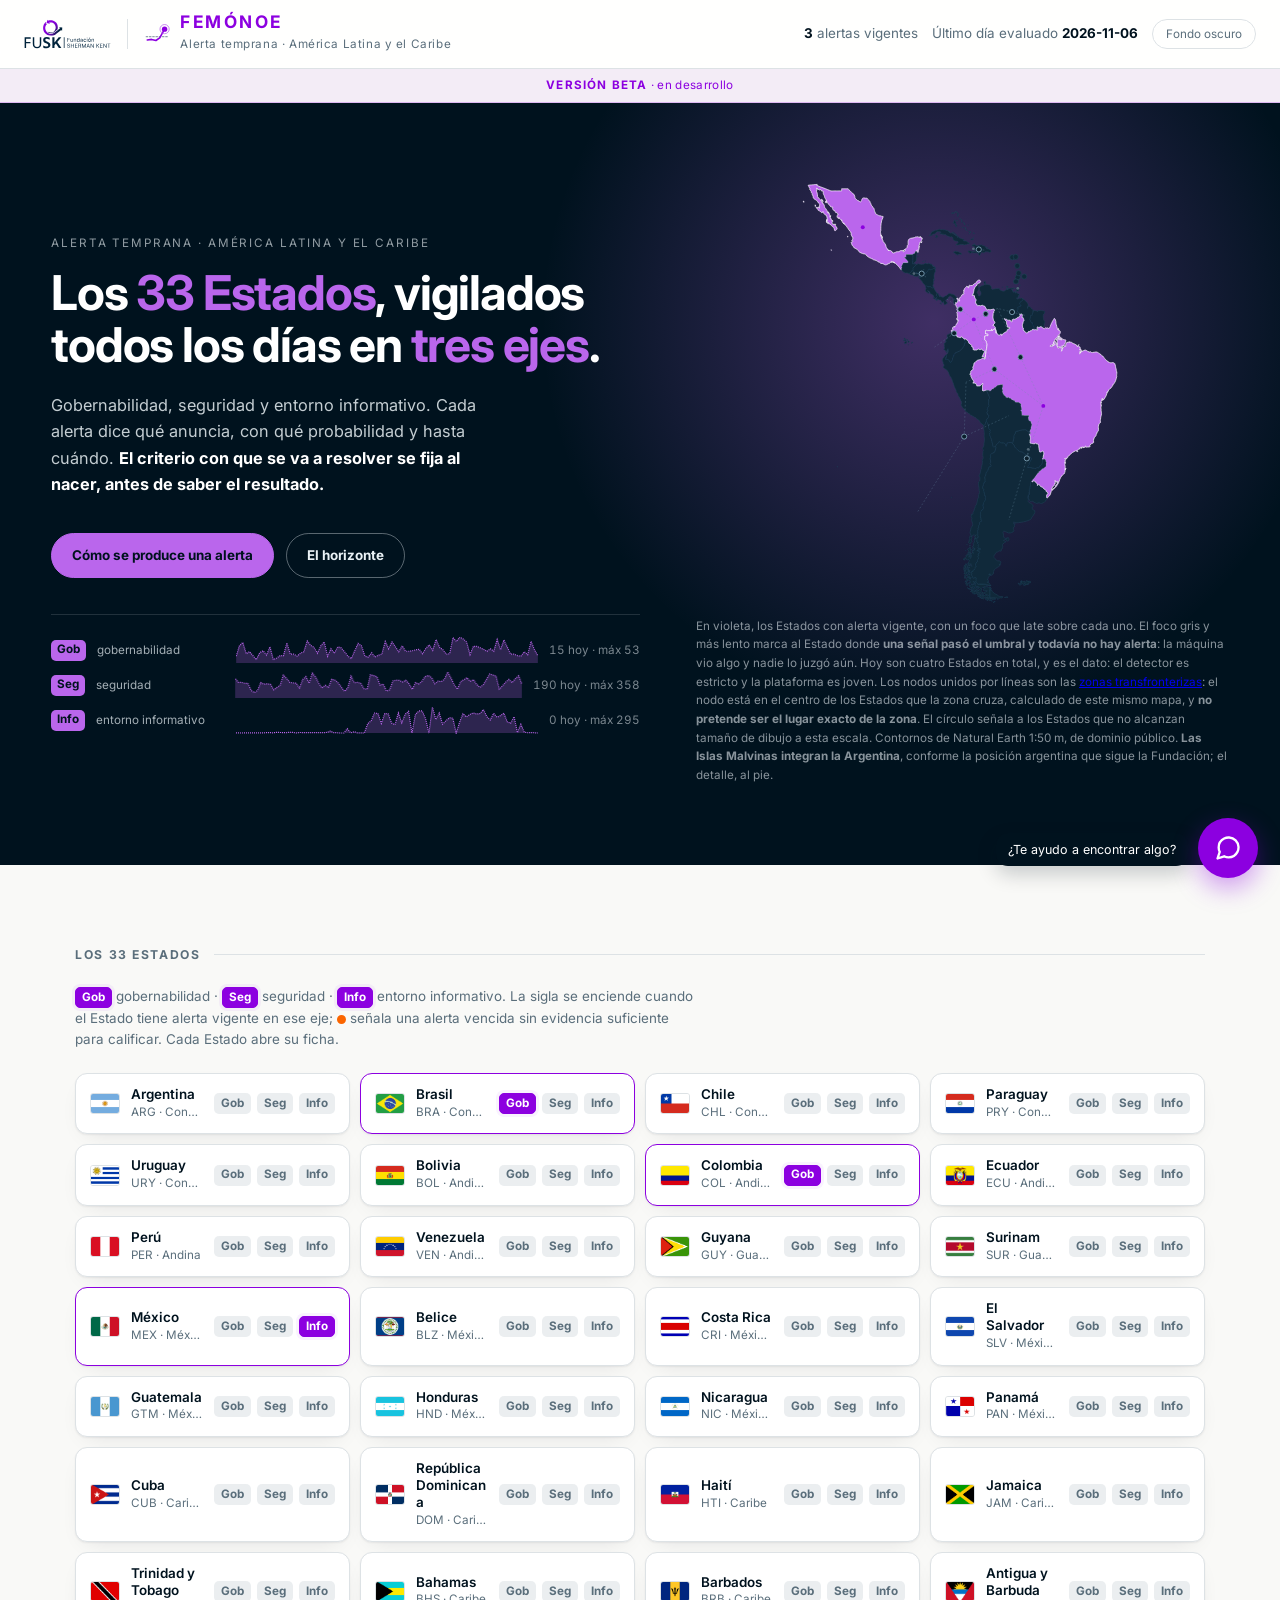
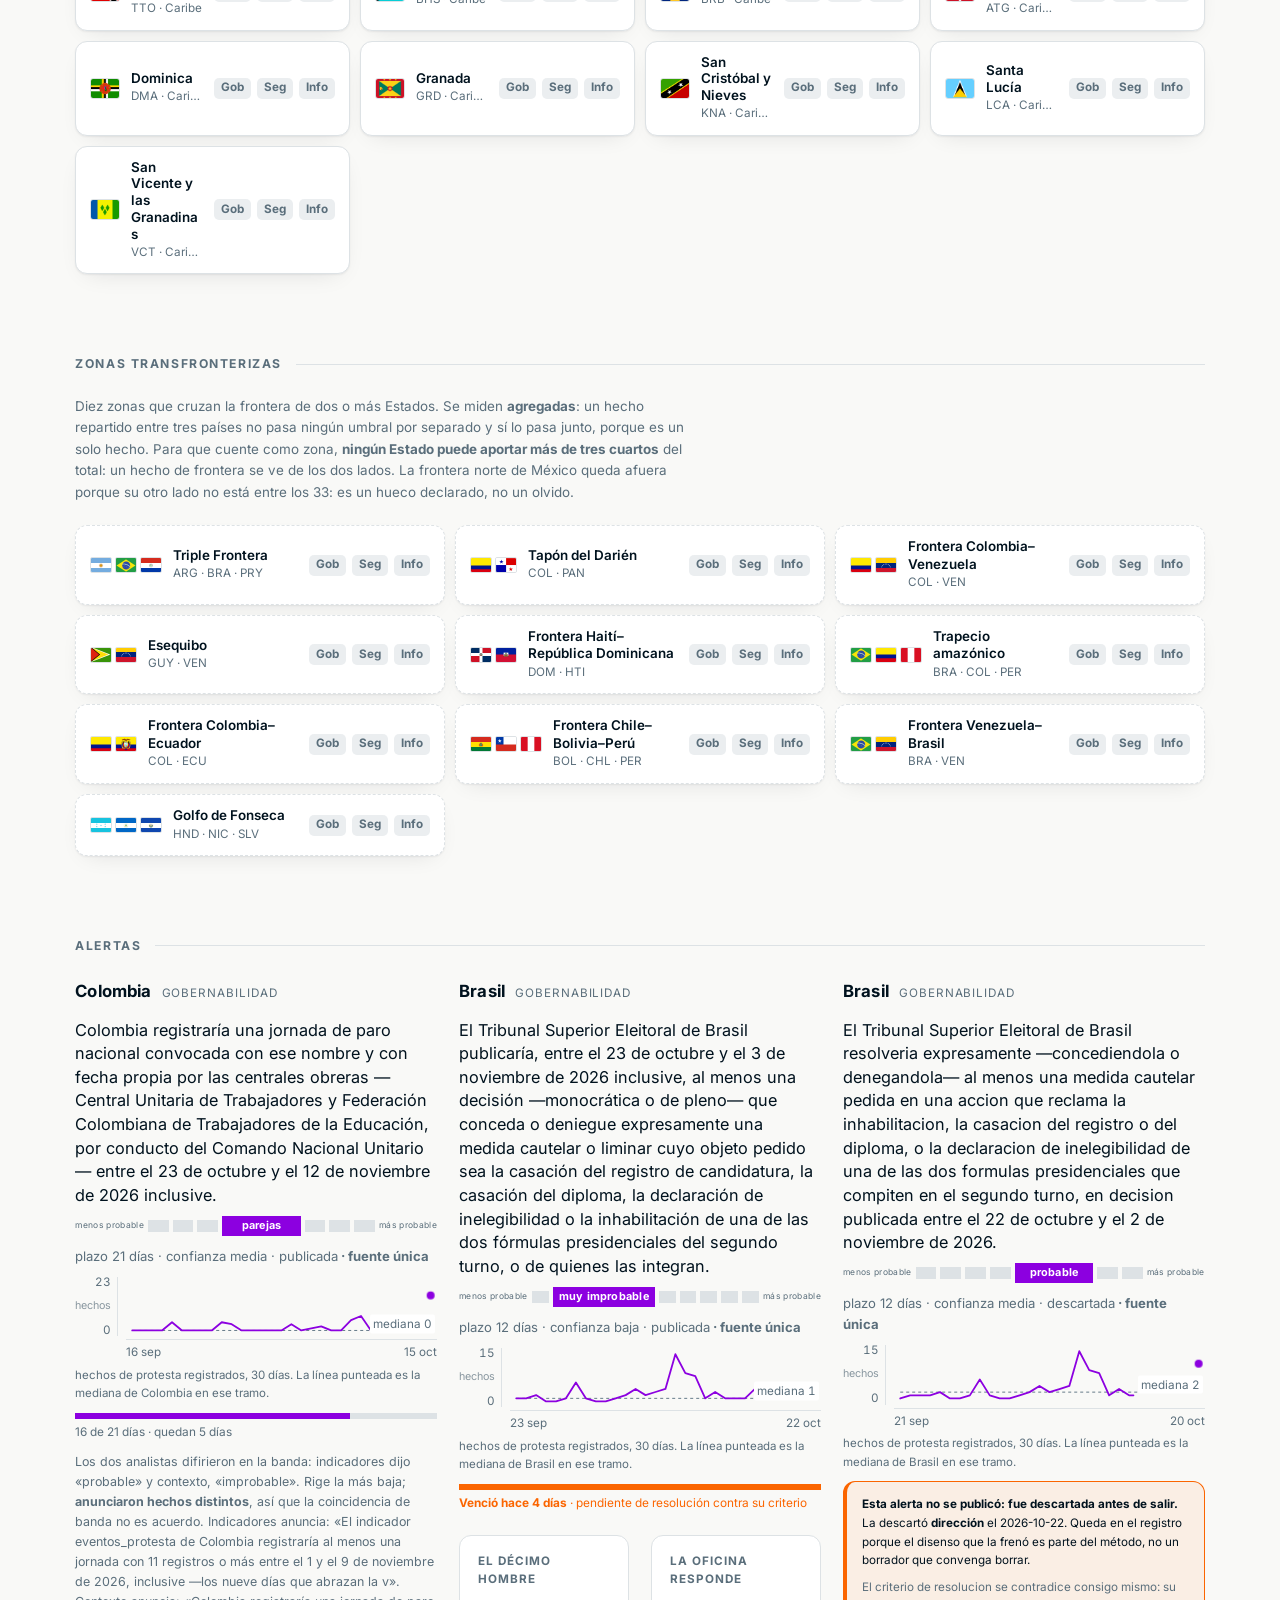
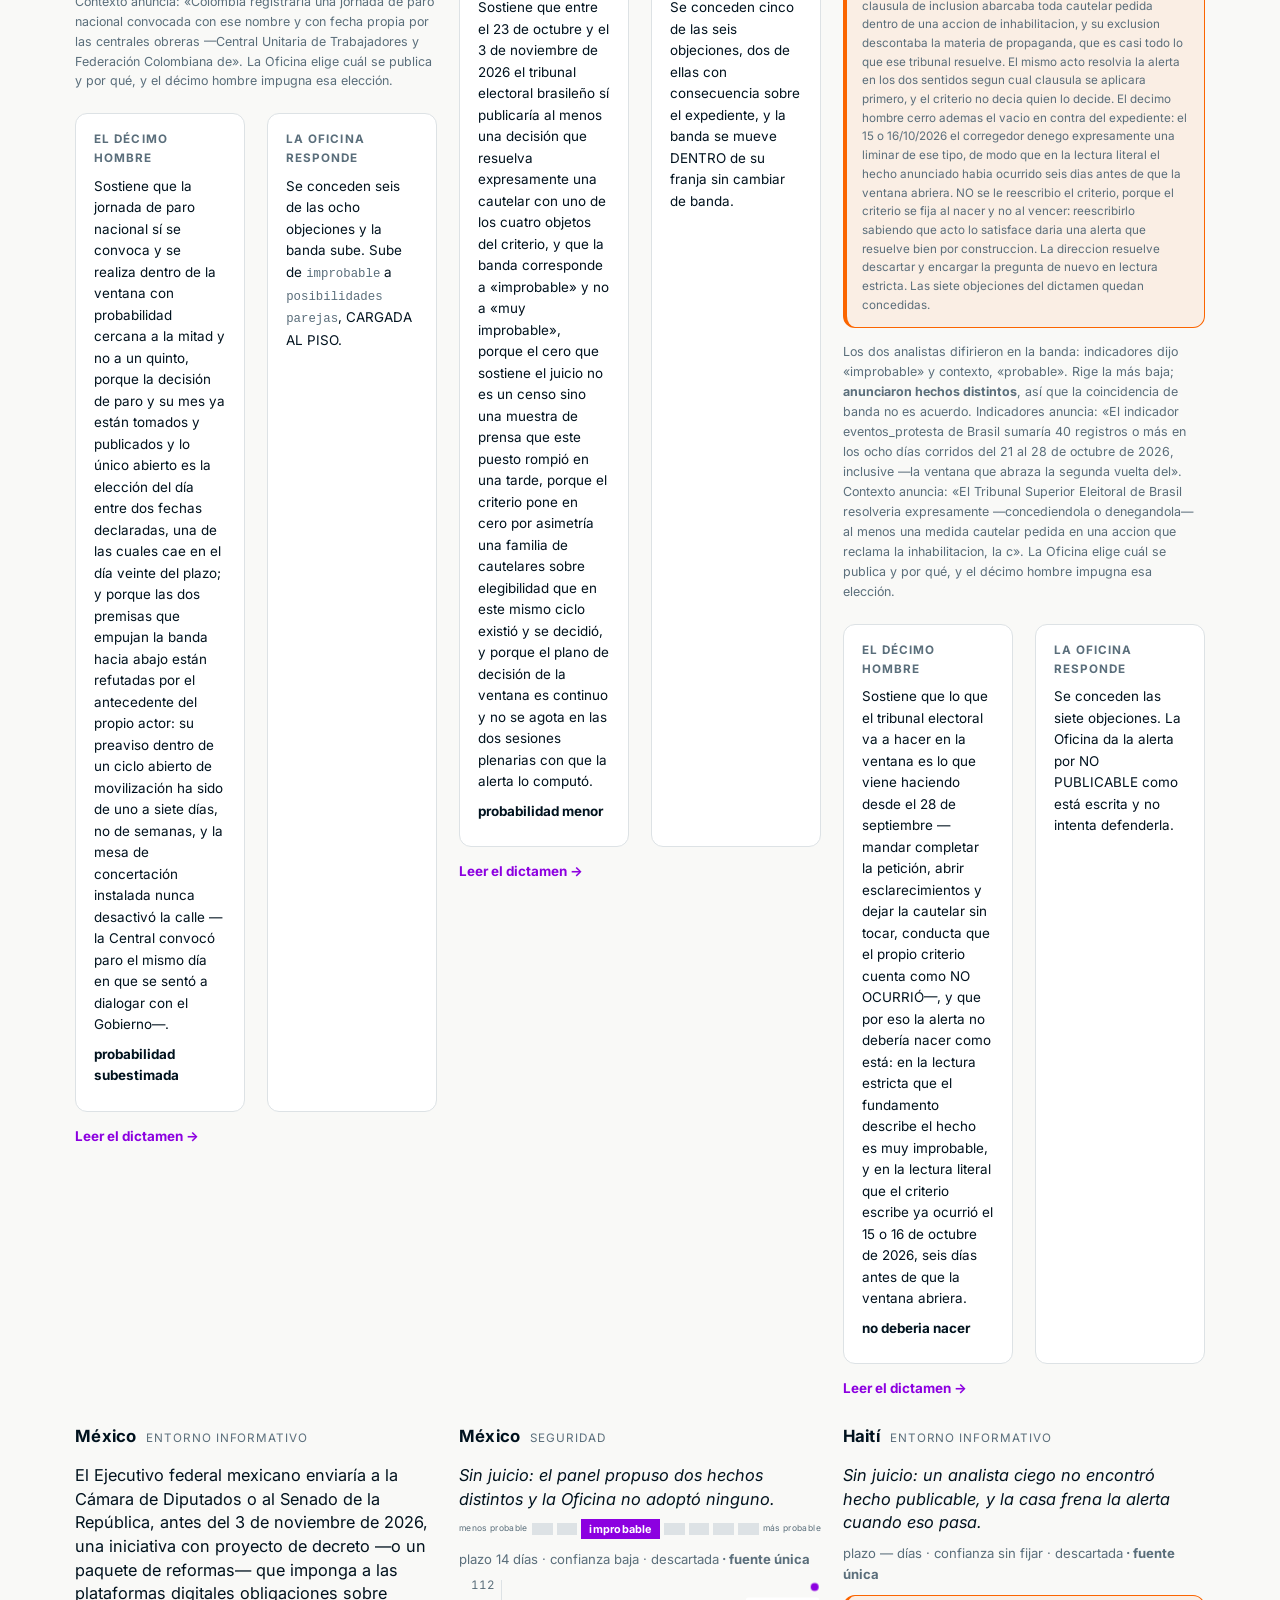
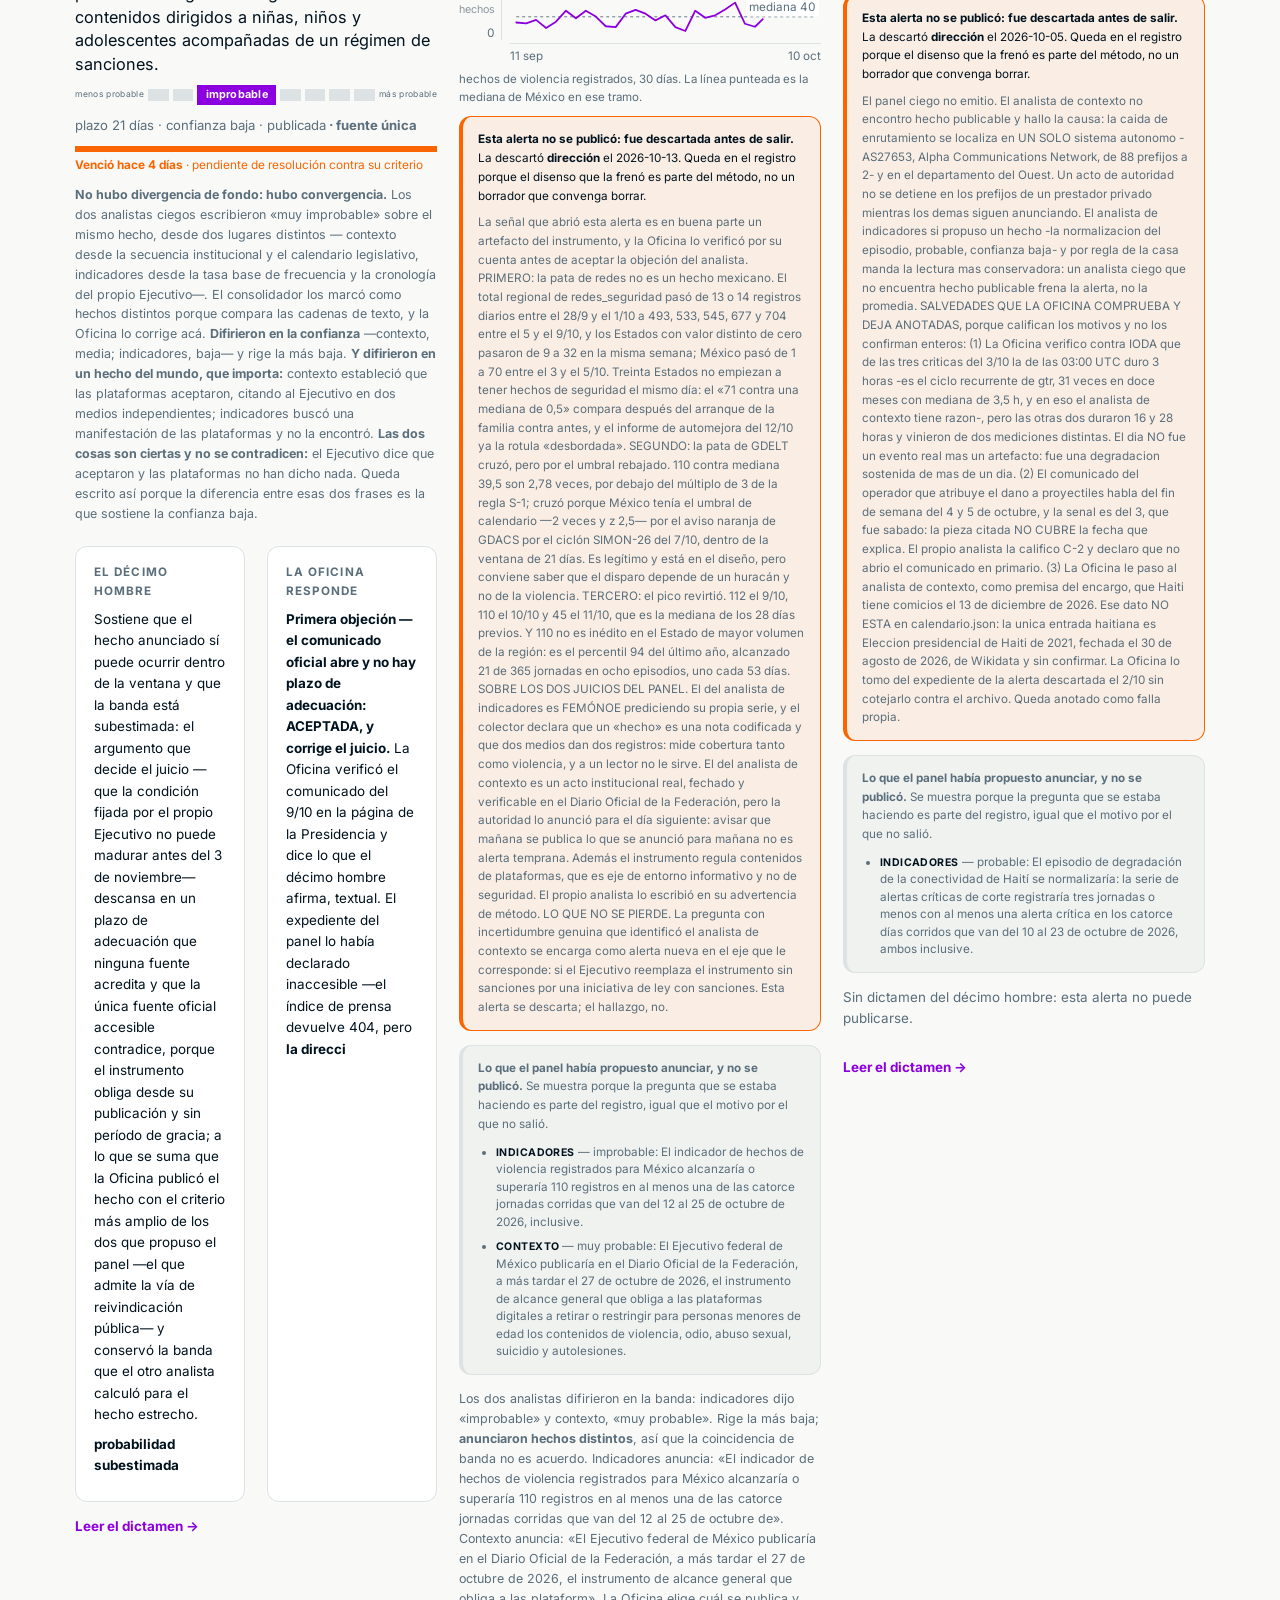
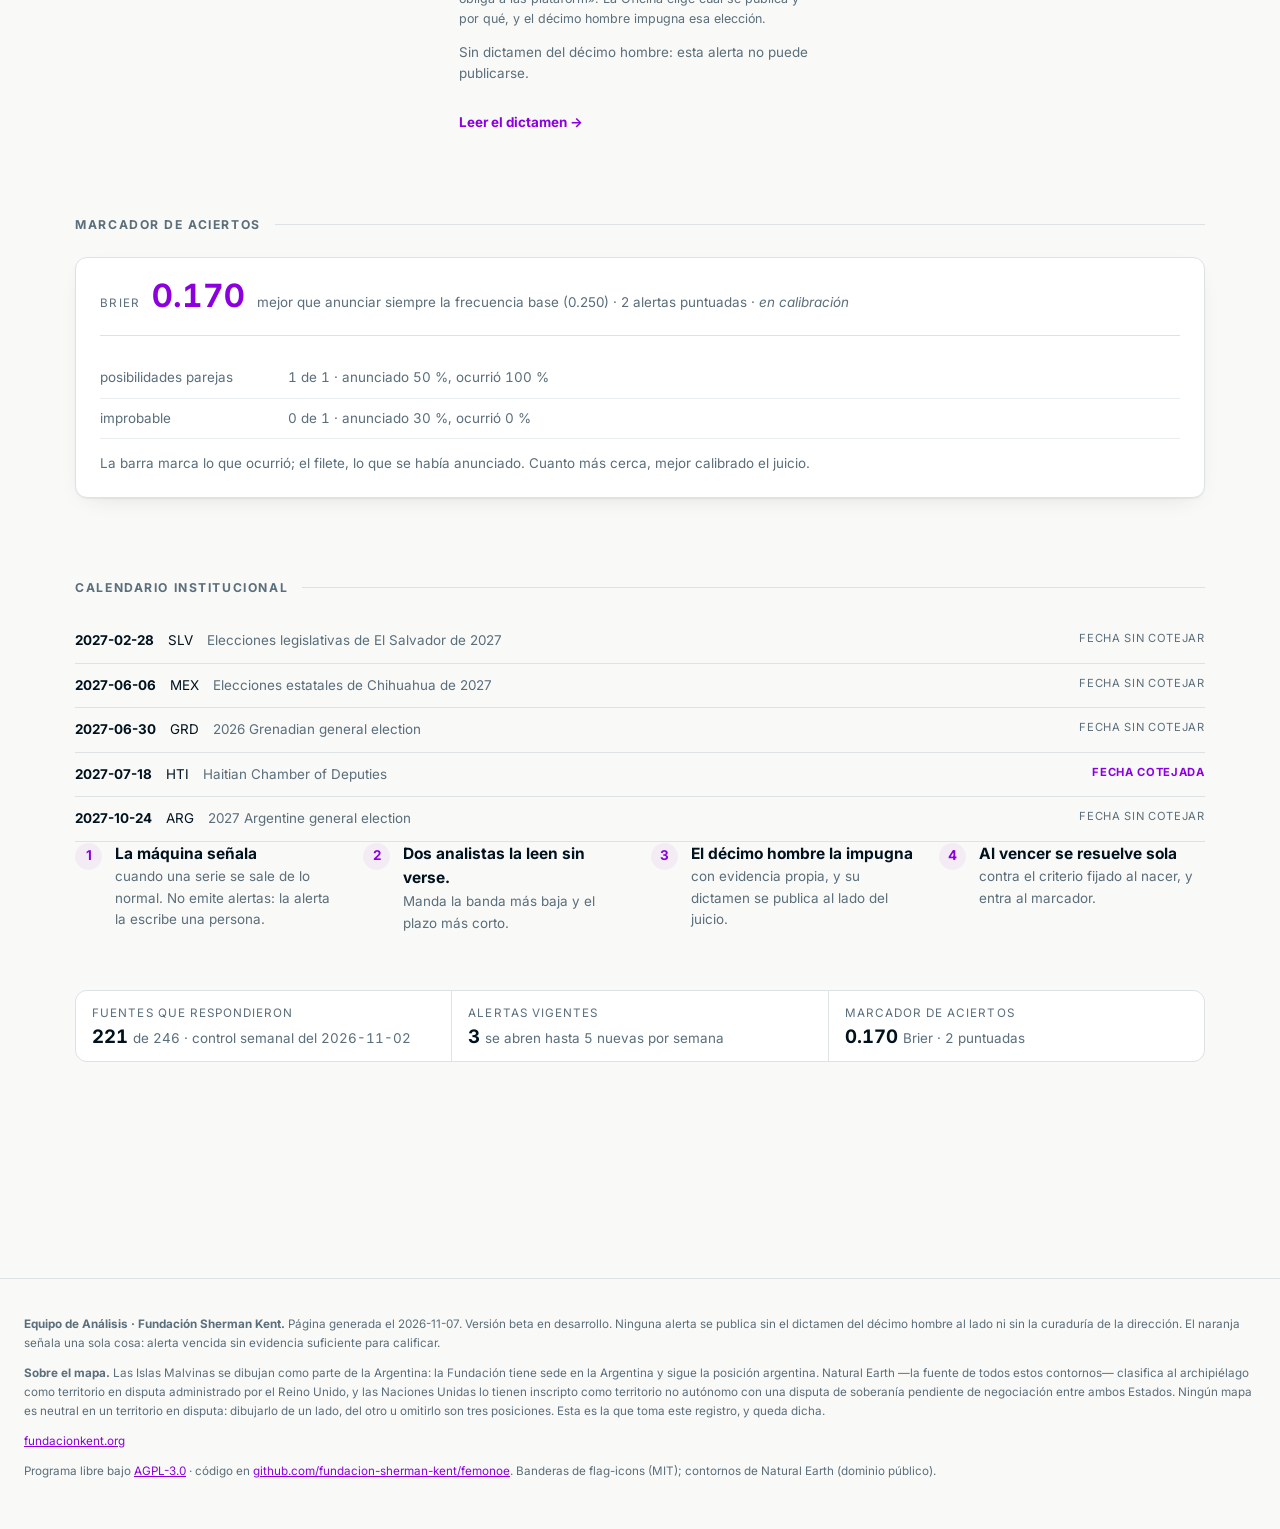
==== commit 7b516164: "Sitio 2026-11-07 16:10" ====
--- a/index.html
+++ b/index.html
@@ -71,7 +71,7 @@
   </div>
   <div class="franja-derecha">
     <span><b>3</b> alertas vigentes</span>
-    <span title="El detector evalúa el día de AYER, porque el de hoy todavía está incompleto y daría desvíos falsos. El robot corre cada dos horas.">Último día evaluado <b>2026-10-27</b></span>
+    <span title="El detector evalúa el día de AYER, porque el de hoy todavía está incompleto y daría desvíos falsos. El robot corre cada dos horas.">Último día evaluado <b>2026-11-06</b></span>
     <button type="button" id="tema" class="tema" aria-pressed="false">Fondo oscuro</button>
   </div>
 </div>
@@ -92,9 +92,9 @@
         <a class="boton" href="metodo.html">Cómo se produce una alerta</a>
         <a class="boton hueco" href="horizonte.html">El horizonte</a>
       </div>
-      <div class="pulso-caja"><ul class="pulso-lista"><li><span class="eje viva">Gob</span><span class="que">gobernabilidad</span><svg class="pulso construye" viewBox="0 0 100.0 26.0" preserveAspectRatio="none" role="img" aria-label="gobernabilidad, 90 días"><polygon points="0,26.0 0.00,15.70 1.12,15.70 2.25,22.08 3.37,18.64 4.49,18.15 5.62,12.75 6.74,13.25 7.87,0.98 8.99,18.15 10.11,21.09 11.24,20.11 12.36,8.83 13.48,5.40 14.61,16.68 15.73,14.72 16.85,18.64 17.98,22.57 19.10,15.70 20.22,13.74 21.35,18.15 22.47,9.81 23.60,22.57 24.72,21.09 25.84,18.64 26.97,18.64 28.09,5.89 29.21,17.17 30.34,17.17 31.46,19.13 32.58,16.19 33.71,14.72 34.83,3.92 35.96,8.34 37.08,10.30 38.20,16.19 39.33,8.83 40.45,4.91 41.57,19.13 42.70,11.77 43.82,16.19 44.94,9.81 46.07,10.79 47.19,14.72 48.31,19.13 49.44,21.58 50.56,13.74 51.69,6.38 52.81,8.83 53.93,19.13 55.06,20.11 56.18,15.70 57.30,20.11 58.43,18.15 59.55,17.17 60.67,4.42 61.80,11.77 62.92,4.91 64.04,9.81 65.17,14.72 66.29,8.83 67.42,14.23 68.54,14.23 69.66,13.74 70.79,12.75 71.91,12.26 73.03,16.68 74.16,11.28 75.28,7.85 76.40,13.25 77.53,2.45 78.65,10.30 79.78,12.75 80.90,17.17 82.02,16.68 83.15,0.49 84.27,4.42 85.39,0.00 86.52,1.96 87.64,4.91 88.76,17.66 89.89,9.32 91.01,9.32 92.13,10.79 93.26,12.26 94.38,14.23 95.51,11.77 96.63,14.23 97.75,2.45 98.88,26.00 100.00,26.00 100.0,26.0"/><polyline points="0.00,15.70 1.12,15.70 2.25,22.08 3.37,18.64 4.49,18.15 5.62,12.75 6.74,13.25 7.87,0.98 8.99,18.15 10.11,21.09 11.24,20.11 12.36,8.83 13.48,5.40 14.61,16.68 15.73,14.72 16.85,18.64 17.98,22.57 19.10,15.70 20.22,13.74 21.35,18.15 22.47,9.81 23.60,22.57 24.72,21.09 25.84,18.64 26.97,18.64 28.09,5.89 29.21,17.17 30.34,17.17 31.46,19.13 32.58,16.19 33.71,14.72 34.83,3.92 35.96,8.34 37.08,10.30 38.20,16.19 39.33,8.83 40.45,4.91 41.57,19.13 42.70,11.77 43.82,16.19 44.94,9.81 46.07,10.79 47.19,14.72 48.31,19.13 49.44,21.58 50.56,13.74 51.69,6.38 52.81,8.83 53.93,19.13 55.06,20.11 56.18,15.70 57.30,20.11 58.43,18.15 59.55,17.17 60.67,4.42 61.80,11.77 62.92,4.91 64.04,9.81 65.17,14.72 66.29,8.83 67.42,14.23 68.54,14.23 69.66,13.74 70.79,12.75 71.91,12.26 73.03,16.68 74.16,11.28 75.28,7.85 76.40,13.25 77.53,2.45 78.65,10.30 79.78,12.75 80.90,17.17 82.02,16.68 83.15,0.49 84.27,4.42 85.39,0.00 86.52,1.96 87.64,4.91 88.76,17.66 89.89,9.32 91.01,9.32 92.13,10.79 93.26,12.26 94.38,14.23 95.51,11.77 96.63,14.23 97.75,2.45 98.88,26.00 100.00,26.00"/></svg><span class="cuenta">0 hoy · máx 53</span></li><li><span class="eje viva">Seg</span><span class="que">seguridad</span><svg class="pulso construye" viewBox="0 0 100.0 26.0" preserveAspectRatio="none" role="img" aria-label="seguridad, 90 días"><polygon points="0,26.0 0.00,11.40 1.12,15.98 2.25,15.83 3.37,11.18 4.49,14.45 5.62,5.37 6.74,9.51 7.87,9.88 8.99,15.47 10.11,20.12 11.24,6.10 12.36,10.31 13.48,10.39 14.61,11.26 15.73,11.47 16.85,18.45 17.98,20.63 19.10,18.52 20.22,10.60 21.35,12.20 22.47,11.84 23.60,12.35 24.72,17.79 25.84,15.54 26.97,13.22 28.09,3.20 29.21,6.32 30.34,10.46 31.46,10.89 32.58,11.18 33.71,16.05 34.83,7.63 35.96,4.58 37.08,11.11 38.20,1.23 39.33,5.08 40.45,11.33 41.57,15.98 42.70,13.29 43.82,15.61 44.94,7.26 46.07,8.13 47.19,10.82 48.31,15.32 49.44,19.39 50.56,15.61 51.69,4.14 52.81,10.82 53.93,10.39 55.06,11.26 56.18,16.63 57.30,17.43 58.43,2.83 59.55,3.56 60.67,4.79 61.80,13.07 62.92,12.13 64.04,19.17 65.17,17.79 66.29,8.93 67.42,8.13 68.54,8.42 69.66,10.02 70.79,8.35 71.91,11.84 73.03,17.36 74.16,10.60 75.28,11.98 76.40,9.22 77.53,4.58 78.65,3.41 79.78,5.66 80.90,11.77 82.02,9.15 83.15,9.59 84.27,7.34 85.39,0.00 86.52,6.10 87.64,12.71 88.76,17.21 89.89,9.73 91.01,7.63 92.13,5.74 93.26,9.37 94.38,7.70 95.51,12.56 96.63,15.40 97.75,12.93 98.88,26.00 100.00,26.00 100.0,26.0"/><polyline points="0.00,11.40 1.12,15.98 2.25,15.83 3.37,11.18 4.49,14.45 5.62,5.37 6.74,9.51 7.87,9.88 8.99,15.47 10.11,20.12 11.24,6.10 12.36,10.31 13.48,10.39 14.61,11.26 15.73,11.47 16.85,18.45 17.98,20.63 19.10,18.52 20.22,10.60 21.35,12.20 22.47,11.84 23.60,12.35 24.72,17.79 25.84,15.54 26.97,13.22 28.09,3.20 29.21,6.32 30.34,10.46 31.46,10.89 32.58,11.18 33.71,16.05 34.83,7.63 35.96,4.58 37.08,11.11 38.20,1.23 39.33,5.08 40.45,11.33 41.57,15.98 42.70,13.29 43.82,15.61 44.94,7.26 46.07,8.13 47.19,10.82 48.31,15.32 49.44,19.39 50.56,15.61 51.69,4.14 52.81,10.82 53.93,10.39 55.06,11.26 56.18,16.63 57.30,17.43 58.43,2.83 59.55,3.56 60.67,4.79 61.80,13.07 62.92,12.13 64.04,19.17 65.17,17.79 66.29,8.93 67.42,8.13 68.54,8.42 69.66,10.02 70.79,8.35 71.91,11.84 73.03,17.36 74.16,10.60 75.28,11.98 76.40,9.22 77.53,4.58 78.65,3.41 79.78,5.66 80.90,11.77 82.02,9.15 83.15,9.59 84.27,7.34 85.39,0.00 86.52,6.10 87.64,12.71 88.76,17.21 89.89,9.73 91.01,7.63 92.13,5.74 93.26,9.37 94.38,7.70 95.51,12.56 96.63,15.40 97.75,12.93 98.88,26.00 100.00,26.00"/></svg><span class="cuenta">0 hoy · máx 358</span></li><li><span class="eje viva">Info</span><span class="que">entorno informativo</span><svg class="pulso construye" viewBox="0 0 100.0 26.0" preserveAspectRatio="none" role="img" aria-label="entorno informativo, 90 días"><polygon points="0,26.0 0.00,25.91 1.12,25.91 2.25,25.91 3.37,25.91 4.49,25.91 5.62,25.91 6.74,25.91 7.87,26.00 8.99,25.91 10.11,25.91 11.24,25.91 12.36,25.91 13.48,26.00 14.61,25.91 15.73,25.91 16.85,25.91 17.98,25.91 19.10,25.91 20.22,25.82 21.35,25.74 22.47,25.56 23.60,25.82 24.72,25.47 25.84,25.47 26.97,25.56 28.09,25.74 29.21,25.21 30.34,25.47 31.46,25.91 32.58,25.47 33.71,25.56 34.83,25.65 35.96,25.56 37.08,25.65 38.20,25.56 39.33,25.65 40.45,25.65 41.57,25.47 42.70,24.06 43.82,25.65 44.94,25.74 46.07,26.00 47.19,26.00 48.31,21.68 49.44,25.91 50.56,24.68 51.69,25.91 52.81,25.91 53.93,26.00 55.06,16.66 56.18,13.84 57.30,6.08 58.43,6.43 59.55,16.48 60.67,6.61 61.80,6.87 62.92,16.04 64.04,17.72 65.17,6.08 66.29,15.86 67.42,7.23 68.54,4.32 69.66,26.00 70.79,7.67 71.91,3.97 73.03,3.97 74.16,11.81 75.28,26.00 76.40,0.00 77.53,12.52 78.65,6.08 79.78,17.19 80.90,13.75 82.02,10.75 83.15,11.11 84.27,26.00 85.39,15.16 86.52,6.70 87.64,9.96 88.76,7.49 89.89,5.91 91.01,7.05 92.13,6.52 93.26,2.56 94.38,9.69 95.51,13.31 96.63,7.23 97.75,10.22 98.88,6.61 100.00,26.00 100.0,26.0"/><polyline points="0.00,25.91 1.12,25.91 2.25,25.91 3.37,25.91 4.49,25.91 5.62,25.91 6.74,25.91 7.87,26.00 8.99,25.91 10.11,25.91 11.24,25.91 12.36,25.91 13.48,26.00 14.61,25.91 15.73,25.91 16.85,25.91 17.98,25.91 19.10,25.91 20.22,25.82 21.35,25.74 22.47,25.56 23.60,25.82 24.72,25.47 25.84,25.47 26.97,25.56 28.09,25.74 29.21,25.21 30.34,25.47 31.46,25.91 32.58,25.47 33.71,25.56 34.83,25.65 35.96,25.56 37.08,25.65 38.20,25.56 39.33,25.65 40.45,25.65 41.57,25.47 42.70,24.06 43.82,25.65 44.94,25.74 46.07,26.00 47.19,26.00 48.31,21.68 49.44,25.91 50.56,24.68 51.69,25.91 52.81,25.91 53.93,26.00 55.06,16.66 56.18,13.84 57.30,6.08 58.43,6.43 59.55,16.48 60.67,6.61 61.80,6.87 62.92,16.04 64.04,17.72 65.17,6.08 66.29,15.86 67.42,7.23 68.54,4.32 69.66,26.00 70.79,7.67 71.91,3.97 73.03,3.97 74.16,11.81 75.28,26.00 76.40,0.00 77.53,12.52 78.65,6.08 79.78,17.19 80.90,13.75 82.02,10.75 83.15,11.11 84.27,26.00 85.39,15.16 86.52,6.70 87.64,9.96 88.76,7.49 89.89,5.91 91.01,7.05 92.13,6.52 93.26,2.56 94.38,9.69 95.51,13.31 96.63,7.23 97.75,10.22 98.88,6.61 100.00,26.00"/></svg><span class="cuenta">0 hoy · máx 295</span></li></ul></div>
+      <div class="pulso-caja"><ul class="pulso-lista"><li><span class="eje viva">Gob</span><span class="que">gobernabilidad</span><svg class="pulso construye" viewBox="0 0 100.0 26.0" preserveAspectRatio="none" role="img" aria-label="gobernabilidad, 90 días"><polygon points="0,26.0 0.00,20.11 1.12,8.83 2.25,5.40 3.37,16.68 4.49,14.72 5.62,18.64 6.74,22.57 7.87,15.70 8.99,13.74 10.11,18.15 11.24,9.81 12.36,22.57 13.48,21.09 14.61,18.64 15.73,18.64 16.85,5.89 17.98,17.17 19.10,17.17 20.22,19.13 21.35,16.19 22.47,14.72 23.60,3.92 24.72,8.34 25.84,10.30 26.97,16.19 28.09,8.83 29.21,4.91 30.34,19.13 31.46,11.77 32.58,16.19 33.71,9.81 34.83,10.79 35.96,14.72 37.08,19.13 38.20,21.58 39.33,13.74 40.45,6.38 41.57,8.83 42.70,19.13 43.82,20.11 44.94,15.70 46.07,20.11 47.19,18.15 48.31,17.17 49.44,4.42 50.56,11.77 51.69,4.91 52.81,9.81 53.93,14.72 55.06,8.83 56.18,14.23 57.30,14.23 58.43,13.74 59.55,12.75 60.67,12.26 61.80,16.68 62.92,11.28 64.04,7.85 65.17,13.25 66.29,2.45 67.42,10.30 68.54,12.75 69.66,17.17 70.79,16.68 71.91,0.49 73.03,4.42 74.16,0.00 75.28,1.96 76.40,4.91 77.53,17.66 78.65,9.32 79.78,9.32 80.90,10.79 82.02,12.26 83.15,14.23 84.27,11.77 85.39,14.23 86.52,2.45 87.64,12.75 88.76,2.94 89.89,10.30 91.01,17.17 92.13,17.17 93.26,18.64 94.38,19.13 95.51,14.72 96.63,17.66 97.75,4.42 98.88,12.75 100.00,18.64 100.0,26.0"/><polyline points="0.00,20.11 1.12,8.83 2.25,5.40 3.37,16.68 4.49,14.72 5.62,18.64 6.74,22.57 7.87,15.70 8.99,13.74 10.11,18.15 11.24,9.81 12.36,22.57 13.48,21.09 14.61,18.64 15.73,18.64 16.85,5.89 17.98,17.17 19.10,17.17 20.22,19.13 21.35,16.19 22.47,14.72 23.60,3.92 24.72,8.34 25.84,10.30 26.97,16.19 28.09,8.83 29.21,4.91 30.34,19.13 31.46,11.77 32.58,16.19 33.71,9.81 34.83,10.79 35.96,14.72 37.08,19.13 38.20,21.58 39.33,13.74 40.45,6.38 41.57,8.83 42.70,19.13 43.82,20.11 44.94,15.70 46.07,20.11 47.19,18.15 48.31,17.17 49.44,4.42 50.56,11.77 51.69,4.91 52.81,9.81 53.93,14.72 55.06,8.83 56.18,14.23 57.30,14.23 58.43,13.74 59.55,12.75 60.67,12.26 61.80,16.68 62.92,11.28 64.04,7.85 65.17,13.25 66.29,2.45 67.42,10.30 68.54,12.75 69.66,17.17 70.79,16.68 71.91,0.49 73.03,4.42 74.16,0.00 75.28,1.96 76.40,4.91 77.53,17.66 78.65,9.32 79.78,9.32 80.90,10.79 82.02,12.26 83.15,14.23 84.27,11.77 85.39,14.23 86.52,2.45 87.64,12.75 88.76,2.94 89.89,10.30 91.01,17.17 92.13,17.17 93.26,18.64 94.38,19.13 95.51,14.72 96.63,17.66 97.75,4.42 98.88,12.75 100.00,18.64"/></svg><span class="cuenta">15 hoy · máx 53</span></li><li><span class="eje viva">Seg</span><span class="que">seguridad</span><svg class="pulso construye" viewBox="0 0 100.0 26.0" preserveAspectRatio="none" role="img" aria-label="seguridad, 90 días"><polygon points="0,26.0 0.00,6.10 1.12,10.31 2.25,10.39 3.37,11.26 4.49,11.47 5.62,18.45 6.74,20.63 7.87,18.52 8.99,10.60 10.11,12.20 11.24,11.84 12.36,12.35 13.48,17.79 14.61,15.54 15.73,13.22 16.85,3.20 17.98,6.32 19.10,10.46 20.22,10.89 21.35,11.18 22.47,16.05 23.60,7.63 24.72,4.58 25.84,11.11 26.97,1.23 28.09,5.08 29.21,11.33 30.34,15.98 31.46,13.29 32.58,15.61 33.71,7.26 34.83,8.13 35.96,10.82 37.08,15.32 38.20,19.39 39.33,15.61 40.45,4.14 41.57,10.82 42.70,10.39 43.82,11.26 44.94,16.63 46.07,17.43 47.19,2.83 48.31,3.56 49.44,4.79 50.56,13.07 51.69,12.13 52.81,19.17 53.93,17.79 55.06,8.93 56.18,8.13 57.30,8.42 58.43,10.02 59.55,8.35 60.67,11.84 61.80,17.36 62.92,10.60 64.04,11.98 65.17,9.22 66.29,4.58 67.42,3.41 68.54,5.66 69.66,11.77 70.79,9.15 71.91,9.59 73.03,7.34 74.16,0.00 75.28,6.10 76.40,12.71 77.53,17.21 78.65,9.73 79.78,7.63 80.90,5.74 82.02,9.37 83.15,7.70 84.27,12.56 85.39,15.40 86.52,12.93 87.64,7.63 88.76,2.03 89.89,3.05 91.01,4.14 92.13,17.14 93.26,13.80 94.38,10.09 95.51,7.34 96.63,10.68 97.75,6.61 98.88,3.78 100.00,12.20 100.0,26.0"/><polyline points="0.00,6.10 1.12,10.31 2.25,10.39 3.37,11.26 4.49,11.47 5.62,18.45 6.74,20.63 7.87,18.52 8.99,10.60 10.11,12.20 11.24,11.84 12.36,12.35 13.48,17.79 14.61,15.54 15.73,13.22 16.85,3.20 17.98,6.32 19.10,10.46 20.22,10.89 21.35,11.18 22.47,16.05 23.60,7.63 24.72,4.58 25.84,11.11 26.97,1.23 28.09,5.08 29.21,11.33 30.34,15.98 31.46,13.29 32.58,15.61 33.71,7.26 34.83,8.13 35.96,10.82 37.08,15.32 38.20,19.39 39.33,15.61 40.45,4.14 41.57,10.82 42.70,10.39 43.82,11.26 44.94,16.63 46.07,17.43 47.19,2.83 48.31,3.56 49.44,4.79 50.56,13.07 51.69,12.13 52.81,19.17 53.93,17.79 55.06,8.93 56.18,8.13 57.30,8.42 58.43,10.02 59.55,8.35 60.67,11.84 61.80,17.36 62.92,10.60 64.04,11.98 65.17,9.22 66.29,4.58 67.42,3.41 68.54,5.66 69.66,11.77 70.79,9.15 71.91,9.59 73.03,7.34 74.16,0.00 75.28,6.10 76.40,12.71 77.53,17.21 78.65,9.73 79.78,7.63 80.90,5.74 82.02,9.37 83.15,7.70 84.27,12.56 85.39,15.40 86.52,12.93 87.64,7.63 88.76,2.03 89.89,3.05 91.01,4.14 92.13,17.14 93.26,13.80 94.38,10.09 95.51,7.34 96.63,10.68 97.75,6.61 98.88,3.78 100.00,12.20"/></svg><span class="cuenta">190 hoy · máx 358</span></li><li><span class="eje viva">Info</span><span class="que">entorno informativo</span><svg class="pulso construye" viewBox="0 0 100.0 26.0" preserveAspectRatio="none" role="img" aria-label="entorno informativo, 90 días"><polygon points="0,26.0 0.00,25.91 1.12,25.91 2.25,26.00 3.37,25.91 4.49,25.91 5.62,25.91 6.74,25.91 7.87,25.91 8.99,25.82 10.11,25.74 11.24,25.56 12.36,25.82 13.48,25.47 14.61,25.47 15.73,25.56 16.85,25.74 17.98,25.21 19.10,25.47 20.22,25.91 21.35,25.47 22.47,25.56 23.60,25.65 24.72,25.56 25.84,25.65 26.97,25.56 28.09,25.65 29.21,25.65 30.34,25.47 31.46,24.06 32.58,25.65 33.71,25.74 34.83,26.00 35.96,26.00 37.08,21.68 38.20,25.91 39.33,24.68 40.45,25.91 41.57,25.91 42.70,26.00 43.82,16.66 44.94,13.84 46.07,6.08 47.19,6.43 48.31,16.48 49.44,6.61 50.56,6.87 51.69,16.04 52.81,17.72 53.93,6.08 55.06,15.86 56.18,7.23 57.30,4.32 58.43,26.00 59.55,7.67 60.67,3.97 61.80,3.97 62.92,11.81 64.04,26.00 65.17,0.00 66.29,12.52 67.42,6.08 68.54,17.19 69.66,13.75 70.79,10.75 71.91,11.11 73.03,26.00 74.16,15.16 75.28,6.70 76.40,9.96 77.53,7.49 78.65,5.91 79.78,7.05 80.90,6.52 82.02,2.56 83.15,9.69 84.27,12.96 85.39,6.35 86.52,10.22 87.64,8.64 88.76,6.08 89.89,14.81 91.01,16.22 92.13,9.69 93.26,25.47 94.38,17.36 95.51,25.21 96.63,25.74 97.75,25.65 98.88,25.74 100.00,26.00 100.0,26.0"/><polyline points="0.00,25.91 1.12,25.91 2.25,26.00 3.37,25.91 4.49,25.91 5.62,25.91 6.74,25.91 7.87,25.91 8.99,25.82 10.11,25.74 11.24,25.56 12.36,25.82 13.48,25.47 14.61,25.47 15.73,25.56 16.85,25.74 17.98,25.21 19.10,25.47 20.22,25.91 21.35,25.47 22.47,25.56 23.60,25.65 24.72,25.56 25.84,25.65 26.97,25.56 28.09,25.65 29.21,25.65 30.34,25.47 31.46,24.06 32.58,25.65 33.71,25.74 34.83,26.00 35.96,26.00 37.08,21.68 38.20,25.91 39.33,24.68 40.45,25.91 41.57,25.91 42.70,26.00 43.82,16.66 44.94,13.84 46.07,6.08 47.19,6.43 48.31,16.48 49.44,6.61 50.56,6.87 51.69,16.04 52.81,17.72 53.93,6.08 55.06,15.86 56.18,7.23 57.30,4.32 58.43,26.00 59.55,7.67 60.67,3.97 61.80,3.97 62.92,11.81 64.04,26.00 65.17,0.00 66.29,12.52 67.42,6.08 68.54,17.19 69.66,13.75 70.79,10.75 71.91,11.11 73.03,26.00 74.16,15.16 75.28,6.70 76.40,9.96 77.53,7.49 78.65,5.91 79.78,7.05 80.90,6.52 82.02,2.56 83.15,9.69 84.27,12.96 85.39,6.35 86.52,10.22 87.64,8.64 88.76,6.08 89.89,14.81 91.01,16.22 92.13,9.69 93.26,25.47 94.38,17.36 95.51,25.21 96.63,25.74 97.75,25.65 98.88,25.74 100.00,26.00"/></svg><span class="cuenta">0 hoy · máx 295</span></li></ul></div>
     </div>
-    <figure class="apertura-mapa"><svg id="mapa-alc" class="mapa" viewBox="0 0 420 560" role="img" aria-label="Mapa de los 33 Estados y sus zonas transfronterizas"><a href="#pais-VEN" class="pais" data-iso="VEN"><title>Venezuela</title><path d="M285.9,150.1L285.3,150.3L285.3,150.2L285.5,149.9L285.8,149.8L285.9,149.7L286.1,149.6L286.2,149.6L286.3,149.8L286.1,149.9L285.9,150.1ZM270.7,137.6L270.9,138.4L270.9,138.6L270.4,139.1L270.1,139.2L269.8,139.2L269.5,139.1L269.2,138.7L268.9,138.8L268.2,138.7L268.0,138.6L268.2,138.1L268.8,137.9L269.0,137.9L269.1,138.2L269.4,138.4L269.8,138.4L269.9,138.0L270.6,137.4L270.7,137.6ZM263.9,139.0L263.7,139.2L263.1,139.0L263.0,138.8L263.1,138.6L263.5,138.6L263.8,138.9L263.9,139.0ZM285.0,151.8L284.7,152.0L284.6,151.3L284.8,151.2L285.3,150.6L285.4,150.6L285.6,150.7L285.5,150.8L285.8,151.0L285.7,151.3L285.4,151.6L285.0,151.8ZM289.9,153.8L290.9,155.4L290.9,155.5L290.8,155.7L290.2,156.1L290.0,156.3L289.9,157.0L289.1,157.4L288.6,157.8L288.2,158.2L288.1,158.4L287.5,158.5L287.2,158.8L287.0,159.5L286.8,159.8L286.4,160.2L286.4,160.4L286.9,161.3L287.0,161.6L286.8,162.0L286.8,162.3L287.1,162.6L287.4,162.7L287.7,162.5L288.1,162.6L288.2,162.7L288.4,162.8L288.4,163.0L288.2,163.6L288.0,163.9L287.1,164.5L286.6,164.8L286.4,165.0L285.9,164.9L285.6,164.9L285.5,165.1L285.3,165.3L285.0,165.3L284.5,165.4L284.2,165.5L284.1,165.8L284.0,166.2L284.1,166.7L284.2,167.1L284.2,167.4L284.3,168.6L284.2,168.8L283.9,169.1L283.5,169.6L283.1,170.3L283.1,170.5L284.2,172.0L285.2,173.4L286.3,174.9L286.4,175.0L286.6,175.2L286.8,175.7L287.0,176.2L287.0,176.5L286.8,176.9L286.6,177.2L286.3,177.6L285.9,177.9L285.5,178.1L285.1,178.9L285.0,179.1L284.8,179.2L284.5,179.3L283.9,179.3L283.6,179.2L283.2,179.8L282.6,180.0L282.2,180.6L280.9,181.2L279.6,181.7L279.2,181.8L277.9,181.5L277.6,181.6L277.3,182.0L276.9,182.2L276.6,182.2L276.4,182.3L276.3,182.8L276.2,184.5L275.7,185.1L275.1,185.1L274.8,184.4L274.3,184.0L273.6,183.0L273.3,182.8L273.1,182.8L272.3,183.2L272.0,183.0L271.8,182.8L271.2,182.9L270.5,182.9L269.9,182.9L269.7,182.7L269.4,182.0L269.2,181.8L269.1,181.7L268.7,181.6L267.3,181.6L267.1,181.6L266.9,181.5L266.6,181.0L266.4,180.8L266.0,180.7L265.9,181.0L266.5,181.9L266.6,182.4L267.2,183.1L268.6,184.6L268.9,185.1L268.8,185.7L268.8,186.6L268.9,187.5L269.3,188.8L269.8,190.0L269.9,190.8L269.8,191.4L269.8,191.7L269.8,191.9L269.9,192.0L270.4,192.2L271.4,192.4L272.1,192.4L273.1,192.5L273.1,192.9L273.1,193.7L272.9,194.0L272.7,194.2L272.1,194.3L271.6,194.7L270.8,195.2L270.3,195.2L270.1,195.4L269.9,195.5L269.8,195.7L269.7,196.5L269.4,197.4L269.0,198.0L268.5,198.5L267.9,198.5L267.6,198.5L267.3,198.6L267.1,199.0L266.6,199.5L266.4,199.8L265.9,199.7L265.4,200.0L264.9,200.3L264.5,200.7L264.1,201.2L263.7,201.8L263.2,202.2L263.0,202.7L262.6,203.3L262.2,203.3L262.2,202.9L262.4,202.4L262.2,201.8L261.8,201.5L261.6,201.5L261.4,201.5L260.9,201.7L260.3,202.2L260.0,202.5L259.7,202.7L259.1,202.9L258.5,202.9L258.2,202.8L257.8,202.5L256.9,201.4L255.6,200.0L255.5,199.5L255.6,199.1L255.3,198.5L255.2,197.8L255.1,197.6L255.1,197.1L254.8,196.2L254.5,195.4L254.4,195.1L254.4,194.7L254.4,194.4L254.1,194.2L253.9,193.3L254.0,193.0L254.0,192.6L253.7,192.4L253.5,192.1L253.1,191.5L252.6,191.0L252.3,190.8L252.2,190.7L252.0,190.2L251.9,190.1L251.6,190.0L251.2,189.8L250.7,190.1L250.7,189.6L250.8,189.5L252.4,187.6L253.3,186.8L253.3,186.6L253.4,186.4L253.5,186.1L253.3,185.9L252.5,184.4L252.3,184.2L252.0,183.9L251.7,183.4L251.3,181.9L251.1,181.2L251.0,180.7L251.0,180.1L250.9,179.6L250.7,179.3L250.7,178.3L250.9,176.6L251.0,175.4L250.9,174.5L251.0,173.8L251.6,173.3L251.8,172.7L251.8,171.7L252.1,171.0L252.7,170.3L252.8,169.7L252.7,169.1L252.6,168.8L252.2,168.4L251.3,168.1L250.7,168.1L250.3,168.4L249.3,168.6L247.7,168.9L246.3,168.9L245.3,168.6L244.6,168.8L244.1,169.1L243.7,169.3L243.4,169.0L243.2,168.9L242.8,169.1L242.0,167.9L241.3,166.8L240.5,165.5L239.5,164.0L239.4,163.9L239.1,163.9L238.7,163.9L238.0,163.8L237.6,163.5L237.3,163.3L236.7,163.1L236.3,163.0L235.9,163.1L234.9,163.7L234.4,163.7L233.9,163.7L232.7,163.4L231.9,163.4L230.9,163.5L230.6,163.7L229.9,163.4L229.6,163.0L229.2,162.0L229.0,161.3L228.5,161.1L228.1,161.0L227.8,160.8L227.7,160.3L227.6,159.8L227.7,158.8L227.7,158.5L227.7,157.5L228.1,157.0L228.2,156.7L228.2,156.4L228.1,155.5L227.9,154.9L227.3,154.2L226.6,153.3L226.3,152.0L226.0,150.3L225.8,150.1L225.5,150.3L225.2,150.1L224.9,149.5L224.7,149.4L224.3,149.6L224.1,149.8L223.3,149.9L223.1,149.8L223.2,149.6L223.5,149.0L223.9,148.2L224.3,147.6L224.7,146.8L224.9,146.0L225.1,144.5L225.3,143.5L225.6,141.6L226.3,140.1L226.6,139.4L227.2,138.6L227.4,138.1L227.7,137.7L228.7,137.2L229.9,134.7L230.2,134.2L231.4,133.8L232.3,133.6L233.0,133.3L233.2,133.1L233.4,133.0L233.2,133.3L233.0,133.6L232.6,133.9L230.6,134.5L230.5,134.6L230.2,134.8L230.2,135.4L230.2,135.8L230.8,137.2L231.0,137.5L231.8,138.4L231.6,138.4L231.3,138.5L231.6,139.4L232.0,140.1L232.0,140.6L231.7,142.0L231.0,142.7L230.6,143.6L230.2,144.0L229.4,145.9L230.1,147.0L230.1,147.6L230.6,148.3L230.9,148.6L231.2,148.9L231.1,149.4L231.3,150.2L231.6,150.6L231.9,150.7L232.3,150.7L233.5,150.2L233.8,150.0L234.0,149.6L234.5,148.8L234.6,147.8L234.8,146.5L234.6,145.8L234.0,144.7L233.7,143.8L233.0,143.1L232.7,141.8L232.6,141.4L232.4,140.8L232.3,139.8L232.7,139.4L232.7,138.7L233.7,138.4L235.9,137.1L237.2,136.8L238.8,136.1L239.2,135.7L239.5,135.2L239.8,135.1L240.6,135.7L241.0,135.5L241.2,135.0L240.9,134.2L240.5,134.2L239.1,134.5L238.9,134.1L238.9,133.8L238.5,132.8L238.8,132.1L239.0,131.5L239.4,131.3L240.0,131.0L240.5,131.4L240.7,131.8L240.8,132.1L240.9,133.1L241.2,134.1L241.5,134.9L241.9,135.4L242.2,135.3L242.3,135.3L243.8,135.2L244.8,135.5L245.9,135.7L246.9,136.5L248.0,137.4L248.3,138.1L248.4,138.7L248.7,139.2L248.4,139.6L248.5,140.4L248.8,141.1L249.3,141.6L250.6,141.8L252.1,141.4L254.4,141.1L255.1,140.9L258.8,140.8L259.4,141.1L259.6,141.4L259.6,141.8L260.8,143.1L261.7,143.3L262.6,143.7L263.4,144.0L264.4,144.3L264.9,144.2L265.3,144.1L265.8,144.1L269.1,141.8L270.9,141.9L271.1,141.8L271.4,141.6L270.7,141.2L269.2,141.1L268.8,141.3L268.5,140.7L269.0,140.8L270.7,140.6L272.5,140.7L274.1,140.3L274.8,140.2L275.2,140.3L276.5,140.0L278.8,140.3L280.6,140.1L280.4,140.4L279.8,140.6L278.9,140.8L278.1,141.3L276.6,141.2L275.5,141.4L275.8,141.5L275.8,142.1L275.9,142.2L276.1,142.2L276.4,142.6L276.6,142.9L276.7,143.5L276.6,144.1L276.3,144.3L276.8,144.3L277.0,144.0L276.9,143.7L277.0,143.3L277.2,143.5L277.4,143.6L278.0,145.2L278.4,146.1L278.5,146.0L278.6,146.0L278.7,145.9L278.9,145.5L279.1,145.7L279.1,145.8L279.2,145.9L279.1,145.5L279.2,145.0L279.2,144.8L279.4,144.8L279.6,144.8L279.9,145.0L280.4,145.5L280.8,146.1L280.8,146.4L280.9,146.5L281.2,146.7L281.3,147.0L281.4,146.6L281.2,146.3L281.1,145.9L281.8,145.9L282.1,145.4L282.4,145.7L283.4,147.0L283.9,147.2L285.0,147.5L285.6,148.2L286.1,148.7L285.8,149.4L285.1,149.6L284.9,150.1L284.8,150.4L284.8,150.8L284.6,151.2L284.5,151.4L284.4,152.0L284.1,152.7L283.8,153.5L281.9,153.5L282.3,153.8L282.8,154.1L283.5,154.7L284.1,154.2L284.8,154.2L285.6,153.7L286.0,153.6L287.6,153.8L288.0,153.5L288.3,153.3L289.1,153.4L289.9,153.8Z"/></a><a href="#pais-URY" class="pais" data-iso="URY"><title>Uruguay</title><path d="M323.1,419.9L322.9,420.2L322.7,420.6L322.3,421.7L321.3,423.1L321.1,424.0L319.9,424.8L319.1,425.8L318.6,425.8L318.2,426.2L315.5,427.4L314.5,427.2L313.8,427.2L313.1,426.7L311.6,426.5L310.7,426.7L309.4,427.3L309.1,427.3L308.8,427.2L308.1,427.0L307.7,426.5L305.7,425.9L304.1,424.4L302.3,424.4L300.9,424.6L300.6,424.4L300.5,424.0L300.2,423.5L298.9,422.3L298.0,421.0L297.8,419.8L298.0,418.5L298.2,416.9L298.2,416.4L298.6,416.2L298.9,416.1L299.2,415.7L299.6,415.1L299.6,414.6L299.3,413.8L299.2,412.6L299.0,411.9L299.4,411.0L299.4,410.6L299.2,410.1L299.1,409.7L299.2,409.3L299.2,408.9L299.1,408.5L299.1,408.2L299.5,407.9L299.8,407.5L300.0,407.0L300.1,406.6L300.1,406.3L300.0,406.0L299.8,405.8L299.9,405.3L300.2,404.6L300.6,404.0L300.6,403.3L300.6,402.9L300.5,402.6L300.6,402.3L300.9,402.2L300.9,401.8L300.9,400.9L300.6,400.1L300.9,399.6L301.4,398.8L301.8,398.3L301.8,397.9L302.0,397.6L302.2,398.0L303.1,398.2L303.9,398.2L304.1,398.0L304.4,397.3L304.9,397.1L305.3,397.0L305.9,397.1L306.4,397.6L307.9,399.2L309.1,400.4L309.4,400.9L309.8,401.3L310.0,401.7L309.9,402.6L309.9,403.1L310.0,403.2L310.2,403.2L310.7,403.1L310.9,402.9L311.2,402.6L311.4,402.4L311.6,402.2L311.8,402.0L311.8,401.8L312.0,401.8L312.2,401.9L312.8,402.4L313.1,403.0L313.2,403.3L313.4,403.6L313.6,403.8L313.8,404.1L314.1,404.5L314.5,404.6L314.8,404.5L315.5,405.2L317.0,405.8L317.4,406.1L317.6,406.6L318.2,407.4L318.9,408.1L319.5,408.4L320.0,408.5L320.4,408.7L320.6,408.9L320.9,409.2L321.2,409.4L321.2,409.6L321.5,410.2L321.8,410.9L322.0,411.5L322.5,412.1L323.2,412.6L323.9,413.0L324.2,413.3L324.4,413.6L323.9,414.1L323.4,414.8L323.0,415.3L322.6,415.7L322.5,416.0L322.3,416.4L322.3,418.4L322.3,419.2L322.3,419.4L322.4,419.6L322.7,419.7L323.0,419.9L323.1,419.9Z"/></a><a href="#pais-TTO" class="pais" data-iso="TTO"><title>Trinidad y Tobago</title><path d="M286.2,137.3L285.9,137.4L286.0,137.1L286.4,136.7L287.2,136.4L287.4,136.4L287.2,136.8L286.2,137.3ZM285.0,143.9L284.2,144.2L282.0,144.3L281.1,144.2L280.4,144.3L281.7,143.5L281.8,143.2L282.3,143.1L282.5,143.0L282.7,141.3L282.6,140.9L282.5,140.7L282.3,140.6L281.8,140.3L281.8,140.2L282.1,140.0L282.7,139.9L283.2,139.7L284.2,139.7L284.6,139.5L285.4,139.4L285.0,140.2L284.8,140.5L284.9,141.2L284.8,141.7L284.9,142.3L285.1,142.7L285.0,143.1L285.0,143.6L285.0,143.9Z"/></a><a href="#pais-SUR" class="pais" data-iso="SUR"><title>Surinam</title><path d="M319.2,173.9L318.8,174.4L318.4,175.0L317.8,176.1L317.8,176.4L317.7,176.7L317.6,177.2L317.7,177.8L317.8,178.1L317.9,178.8L317.8,179.4L317.8,179.8L317.9,180.3L318.0,181.0L318.0,181.2L318.2,181.4L318.3,181.6L318.2,182.2L318.7,183.1L319.0,183.5L319.4,183.9L319.6,184.3L319.8,184.8L319.9,184.9L320.0,185.1L319.9,185.4L319.9,185.9L319.7,186.6L319.1,187.6L319.0,187.9L319.1,188.8L319.1,189.6L319.0,189.9L318.7,190.6L318.0,192.2L317.5,192.4L317.3,192.9L317.1,192.9L317.0,192.9L316.9,193.0L316.7,193.0L316.5,192.8L316.5,192.5L316.4,192.3L316.1,192.2L315.8,192.3L315.6,192.2L315.4,191.9L315.1,191.6L315.1,191.3L315.0,191.3L314.6,191.6L314.5,191.7L314.2,191.6L314.1,191.6L313.6,191.9L313.3,192.0L313.1,192.3L311.7,192.4L311.4,192.5L310.6,192.0L310.3,191.8L310.2,191.8L310.1,191.8L310.1,191.9L309.9,192.6L309.8,192.8L309.6,192.9L309.3,193.2L309.3,193.4L309.7,193.5L309.9,194.0L310.2,194.4L310.4,194.8L310.4,195.2L310.3,195.7L310.2,195.9L309.9,196.1L308.9,195.7L308.1,195.6L307.8,195.5L307.6,195.4L307.4,195.2L307.2,195.0L306.8,194.9L306.5,194.8L306.2,194.4L305.9,193.6L305.8,193.3L305.6,193.0L305.4,192.5L305.2,192.2L305.1,191.8L305.0,191.7L304.9,191.2L304.9,191.0L304.8,191.0L304.7,190.8L304.5,190.3L304.4,190.2L304.4,190.1L304.2,189.8L304.0,189.7L303.9,189.5L303.9,189.0L303.9,188.8L303.9,188.3L303.9,188.1L303.8,187.9L303.6,187.8L303.6,187.4L303.6,186.6L303.5,186.4L302.9,186.4L302.8,186.5L302.5,186.6L302.2,186.6L302.0,186.4L301.8,186.3L301.7,186.1L301.8,185.5L301.4,185.1L300.9,184.5L300.6,183.8L300.5,183.4L299.9,182.5L299.8,181.8L299.8,181.4L300.0,181.0L300.2,180.3L300.4,179.6L300.5,179.3L300.6,178.8L300.8,178.3L300.6,177.9L300.5,177.6L300.4,177.3L300.6,176.9L300.8,176.7L301.0,176.6L301.2,176.5L301.4,176.2L301.8,176.2L302.1,176.2L302.9,176.2L303.4,176.1L303.4,175.9L303.4,175.5L303.6,175.2L303.9,175.0L303.9,174.9L303.9,174.7L303.8,174.7L303.6,174.6L303.4,174.0L303.6,173.9L303.7,173.3L303.8,173.1L304.1,172.7L304.1,172.8L304.3,172.2L304.3,171.5L304.5,171.0L304.7,170.3L305.2,170.0L307.7,170.3L308.8,170.6L310.3,171.1L310.5,171.8L310.5,171.1L310.5,170.6L310.9,170.1L311.8,170.0L313.1,170.2L314.2,170.0L315.9,170.0L318.2,170.5L319.3,170.8L319.8,171.1L319.8,171.6L319.8,172.3L319.6,173.0L319.2,173.9Z"/></a><a href="#pais-VCT" class="pais" data-iso="VCT"><title>San Vicente y las Granadinas</title><path d="M284.2,124.8L284.0,125.0L283.6,124.5L283.6,124.0L283.9,123.8L284.1,123.6L284.3,123.6L284.4,124.0L284.3,124.6L284.2,124.8ZM283.9,125.9L283.8,126.0L283.9,126.0L283.8,126.0L283.7,125.9L283.6,125.9L283.6,125.8L283.7,125.9L283.8,125.8L283.8,125.7L283.9,125.6L284.0,125.5L284.0,125.6L284.1,125.6L283.9,125.7L283.9,125.9ZM283.4,127.7L283.3,127.8L283.2,127.7L283.3,127.7L283.4,127.7L283.3,127.6L283.3,127.5L283.4,127.5L283.4,127.6L283.4,127.7Z"/><circle class="marca" cx="283.8" cy="125.7" r="3.4"/></a><a href="#pais-LCA" class="pais" data-iso="LCA"><title>Santa Lucía</title><path d="M285.5,120.7L285.2,121.3L284.7,120.9L284.6,120.4L284.7,120.1L285.0,119.5L285.3,119.1L285.5,119.0L285.6,119.5L285.5,120.7Z"/><circle class="marca" cx="285.1" cy="120.2" r="3.4"/></a><a href="#pais-KNA" class="pais" data-iso="KNA"><title>San Cristóbal y Nieves</title><path d="M277.4,99.9L277.1,100.0L276.9,99.9L276.9,99.4L277.1,99.4L277.4,99.6L277.4,99.9ZM276.9,99.2L276.7,99.3L276.5,98.8L276.1,98.8L275.8,98.5L275.8,98.3L275.9,98.2L276.1,98.2L276.4,98.5L276.6,98.8L276.8,99.0L276.9,99.2Z"/><circle class="marca" cx="276.6" cy="99.1" r="3.4"/></a><a href="#pais-PER" class="pais" data-iso="PER"><title>Perú</title><path d="M240.2,234.3L240.2,234.7L240.0,234.9L239.8,234.9L239.4,234.6L239.1,234.7L238.8,234.7L238.4,234.4L238.3,234.0L238.0,233.8L237.3,233.9L236.8,233.9L236.4,233.8L236.0,233.9L235.7,234.3L235.4,234.7L235.2,235.0L234.3,235.3L233.8,235.3L233.4,235.5L232.8,235.6L232.4,235.8L231.7,235.9L230.8,236.0L230.3,236.3L230.1,236.4L229.6,236.8L228.7,237.5L228.3,237.8L227.7,238.5L227.0,239.2L226.5,239.5L225.8,239.7L225.6,239.9L225.5,240.1L225.5,240.4L225.4,241.0L225.2,242.2L225.1,242.8L225.1,243.1L224.7,244.1L224.2,245.0L224.0,245.6L223.8,246.0L224.0,246.4L224.1,247.0L224.3,247.5L224.3,247.9L224.3,248.4L224.1,248.7L223.8,248.9L223.4,249.0L222.5,249.7L221.6,250.6L221.2,251.1L221.1,251.5L221.0,252.2L221.0,252.6L221.2,252.8L221.4,253.3L221.4,253.6L221.2,253.8L221.0,253.8L220.8,253.9L220.5,254.0L220.3,254.0L220.2,254.1L220.2,254.3L220.2,254.6L220.2,254.9L220.1,255.1L220.0,255.2L220.1,255.4L220.2,255.5L220.5,255.8L220.9,256.3L221.2,256.4L221.4,256.6L221.5,256.9L221.3,257.2L221.2,257.3L221.1,257.6L221.4,257.9L221.6,258.1L221.8,258.4L222.0,258.9L222.0,259.2L222.2,259.6L222.2,259.9L222.2,260.2L222.6,260.4L222.8,260.7L223.0,260.9L223.2,261.0L223.3,261.2L223.2,261.6L223.5,262.1L224.0,262.5L224.4,263.1L224.7,263.5L225.1,264.2L225.1,265.0L224.5,266.0L224.0,266.8L224.9,266.8L226.0,266.8L227.0,267.1L227.7,267.4L228.1,267.5L228.4,267.8L228.5,268.2L228.7,268.6L228.7,269.1L229.1,269.6L229.1,270.0L229.1,270.6L229.3,270.6L230.6,270.6L231.9,270.6L233.3,270.5L233.8,270.4L234.4,269.6L234.8,269.4L235.2,269.1L235.6,268.5L235.9,268.2L236.2,267.9L236.6,267.5L236.8,267.3L237.0,267.2L237.3,267.0L237.2,267.4L237.0,267.7L237.0,268.2L237.2,268.7L237.0,269.1L236.8,269.4L236.8,270.4L236.8,271.7L236.8,272.8L236.8,274.3L236.8,275.8L236.8,276.9L237.0,276.7L237.3,276.5L237.8,277.0L238.0,277.2L238.3,277.3L238.5,277.2L238.9,277.2L239.7,276.7L240.2,276.4L240.8,276.4L241.6,276.5L242.1,276.5L242.7,277.9L243.2,278.9L243.7,280.1L244.2,280.9L244.8,282.4L245.3,283.6L245.9,284.8L246.5,286.3L246.3,286.7L246.2,287.0L246.2,287.5L245.9,287.7L245.6,287.9L245.3,288.3L245.1,288.7L245.1,289.2L245.2,291.8L245.1,292.6L244.9,293.2L244.8,293.5L244.7,293.7L244.9,294.3L245.2,295.6L245.3,295.8L245.5,296.3L245.6,296.8L245.6,297.0L245.2,297.2L245.0,297.4L244.9,298.1L244.8,298.4L244.4,298.7L244.2,299.1L244.0,299.3L243.8,299.5L243.8,299.9L243.6,300.4L243.2,300.8L243.1,301.3L243.1,301.8L243.4,302.3L244.1,303.3L244.2,303.5L243.8,304.1L243.5,304.5L242.9,305.8L242.9,306.0L243.1,306.7L243.9,309.3L244.1,309.4L244.4,309.7L244.8,309.7L245.5,310.0L245.8,310.3L245.8,310.5L245.7,310.5L245.3,310.8L244.9,311.0L244.8,311.3L244.8,311.7L244.9,312.3L244.8,312.5L244.4,312.8L244.0,313.2L243.7,313.7L243.1,314.6L242.9,314.9L242.8,315.2L242.5,315.2L241.9,315.9L241.7,316.2L241.9,316.4L242.2,316.7L242.4,317.1L242.4,317.5L242.4,317.8L242.0,318.2L241.6,318.7L240.9,318.8L240.8,319.0L240.8,319.6L241.0,320.3L241.0,320.8L240.8,321.5L240.3,322.2L239.7,322.7L239.1,323.0L238.6,323.0L238.1,323.0L237.9,323.1L237.6,322.7L235.9,321.2L235.3,320.5L234.7,320.1L233.3,318.9L233.2,318.5L233.0,317.2L232.8,316.9L232.3,316.4L231.2,315.9L230.6,315.6L230.2,315.0L229.4,314.6L228.7,313.9L228.2,313.2L227.7,312.8L226.0,312.2L225.2,311.6L223.7,310.8L223.0,310.2L221.3,309.6L220.9,309.3L219.2,307.7L218.1,307.2L217.3,306.4L214.5,304.6L214.1,304.0L213.7,303.2L213.0,302.6L212.3,301.4L211.3,300.6L210.3,299.7L209.9,298.9L209.3,297.7L209.1,297.2L208.5,296.5L208.5,295.4L208.1,294.8L208.4,294.6L208.7,294.5L209.1,292.7L208.9,291.8L207.8,290.1L207.5,289.3L207.2,288.3L206.8,287.7L206.2,286.5L205.8,285.3L205.1,284.5L204.8,284.2L204.7,283.8L204.2,283.5L204.2,282.6L203.9,281.0L203.4,280.2L201.9,278.7L201.8,278.0L201.7,277.0L201.3,275.8L199.5,272.2L199.1,271.1L198.6,269.4L198.2,268.4L197.8,266.6L197.1,265.3L196.7,264.1L196.2,262.6L196.2,261.9L195.3,260.5L194.9,259.3L194.2,258.3L193.4,257.5L193.1,257.0L192.0,254.3L191.9,253.6L191.2,252.1L190.5,251.1L190.1,250.2L189.4,249.5L185.9,247.2L184.7,246.2L184.3,245.8L184.1,245.0L184.2,244.6L184.5,244.2L185.1,244.5L185.3,244.4L185.6,243.9L185.6,243.1L185.3,242.1L184.1,240.2L184.2,239.7L184.4,239.3L184.0,238.3L183.5,237.6L183.3,237.0L183.6,234.8L183.8,234.3L185.6,232.1L186.0,231.1L186.7,230.5L187.5,229.7L188.4,229.0L188.5,229.1L188.7,229.2L188.7,229.4L188.7,229.6L188.8,229.8L188.8,230.2L188.9,230.4L188.9,230.6L188.9,231.0L188.8,231.2L188.9,231.5L189.1,232.1L189.1,232.2L188.8,232.3L188.7,232.5L188.5,232.9L188.2,232.8L187.8,232.7L187.6,232.9L187.4,233.2L187.6,233.6L187.6,233.9L187.8,234.1L188.3,234.1L187.8,234.9L187.6,235.3L187.6,235.5L187.9,235.7L188.1,235.7L188.5,235.5L188.8,235.0L189.0,234.8L189.3,234.7L189.7,234.9L190.2,235.3L190.8,235.6L191.0,235.8L191.5,235.8L191.8,235.6L192.1,236.0L192.4,236.2L192.5,237.0L192.7,237.7L193.0,238.1L193.3,238.7L193.7,238.8L194.1,238.8L194.6,239.0L194.8,238.9L195.0,238.5L195.1,238.3L195.4,238.2L195.5,238.0L195.3,237.7L195.5,237.3L195.7,237.0L196.3,236.5L196.6,236.3L196.6,236.1L196.7,235.7L196.7,235.5L196.6,235.2L196.6,234.9L196.7,234.4L197.0,233.8L197.2,233.1L197.3,232.7L197.4,232.5L197.6,232.2L197.7,231.8L197.9,231.4L197.9,231.0L198.0,230.7L198.0,230.2L198.3,229.2L198.3,229.0L198.4,229.0L198.6,229.0L198.8,229.3L198.8,229.5L198.8,229.6L199.1,229.6L199.2,229.5L199.2,229.2L199.1,229.0L199.1,228.9L199.1,228.7L199.4,228.3L199.7,227.8L200.3,226.8L200.7,226.4L201.7,226.0L202.4,225.6L203.2,225.3L204.2,224.9L205.6,224.3L206.6,223.7L207.5,222.9L208.2,222.3L208.8,221.7L209.5,221.0L210.5,219.5L211.3,218.5L211.8,217.8L212.2,217.3L212.4,215.9L212.8,214.4L212.9,213.7L213.0,213.4L213.1,213.6L213.3,213.7L213.5,213.7L213.7,213.7L213.8,213.6L213.6,212.1L213.6,211.7L213.7,211.4L213.7,211.2L213.3,210.8L212.9,210.2L212.7,209.7L212.6,209.2L212.2,208.9L211.8,208.6L211.8,208.4L212.1,208.4L212.6,208.6L213.0,208.6L213.3,208.5L213.6,208.3L213.9,207.9L214.1,207.9L214.3,208.0L214.8,208.4L215.0,208.6L215.2,208.8L215.6,208.9L215.8,208.9L216.0,208.9L216.1,209.2L216.2,209.5L216.6,209.8L216.9,210.0L217.2,210.3L217.4,210.6L217.7,210.9L217.9,211.3L218.1,212.0L218.3,212.5L218.4,212.7L218.4,213.0L218.6,213.5L218.8,213.7L219.1,213.9L219.8,214.1L220.1,214.6L220.3,214.8L220.7,215.2L220.9,215.3L221.3,215.3L221.7,215.5L222.0,215.9L222.1,216.4L222.4,216.8L222.6,217.3L222.4,218.0L222.5,218.3L222.8,218.6L223.3,218.8L223.7,218.8L223.9,218.9L224.0,219.2L224.1,219.5L224.2,220.2L224.3,220.7L224.2,221.2L224.1,221.5L224.2,222.0L224.7,222.2L225.1,222.4L225.3,222.7L225.6,222.8L226.0,222.8L226.5,222.7L226.7,222.5L226.9,222.4L227.0,222.6L227.5,222.7L228.0,222.9L228.5,222.8L228.9,222.7L229.3,222.6L229.8,222.2L230.1,222.3L230.3,222.0L230.6,221.7L231.0,221.3L231.3,221.2L231.7,221.4L232.2,221.6L232.5,222.0L232.7,222.0L233.0,222.3L233.5,222.3L234.0,222.2L234.5,221.8L234.9,221.7L235.2,221.5L235.5,221.6L236.5,222.4L236.7,222.8L237.1,222.9L237.4,223.1L237.9,223.3L238.2,223.6L238.5,223.7L238.8,224.1L239.2,224.3L239.5,224.4L239.7,224.6L239.7,224.8L239.7,224.9L239.2,225.6L238.5,227.1L237.9,228.3L236.9,230.3L236.3,231.4L236.5,231.5L237.3,232.0L237.6,232.0L237.9,231.9L238.1,231.7L238.3,231.6L238.5,231.8L238.8,232.1L239.0,232.8L239.1,233.1L239.5,233.4L239.9,233.8L240.2,234.3Z"/></a><a href="#pais-PRY" class="pais" data-iso="PRY"><title>Paraguay</title><path d="M299.2,334.5L299.3,335.0L299.4,335.3L299.6,335.6L299.7,335.9L299.9,336.1L300.0,336.4L300.0,336.8L300.0,337.2L300.1,337.6L300.2,337.7L300.4,337.8L300.6,338.2L300.5,338.4L300.5,338.6L300.6,338.8L300.5,339.0L300.6,339.1L300.7,339.3L300.9,339.8L300.9,340.6L300.7,341.1L300.6,341.5L300.6,341.7L300.6,342.0L300.5,342.4L300.2,342.9L300.3,343.2L300.4,343.6L300.4,343.9L300.4,344.2L300.4,344.5L300.3,344.8L300.2,345.1L300.4,345.5L300.2,345.9L300.1,346.1L300.1,346.4L300.2,346.8L300.6,346.9L300.9,346.9L301.2,346.8L301.4,346.7L301.8,346.9L302.1,347.2L302.6,347.3L303.0,347.3L303.4,347.5L303.8,347.3L304.3,347.5L304.9,347.6L305.3,347.8L305.8,347.7L306.1,347.7L306.5,347.5L306.8,347.5L307.1,347.2L307.2,346.9L307.4,346.7L307.8,346.6L308.1,346.6L308.2,347.2L308.6,347.5L308.8,347.7L309.1,347.8L309.7,347.8L310.1,347.8L310.5,348.0L310.8,348.0L311.0,348.3L311.2,348.6L311.2,349.3L311.5,349.8L311.8,350.0L311.9,350.3L311.8,350.7L311.8,351.2L311.8,351.7L311.9,352.1L311.9,352.5L312.0,352.9L312.2,353.3L312.2,353.9L312.2,354.4L312.3,354.6L312.4,355.0L312.3,355.3L312.3,355.6L312.3,356.0L312.4,356.3L312.7,356.7L312.8,357.3L312.8,357.8L312.9,358.3L313.1,358.6L313.6,358.7L314.1,358.8L314.6,358.7L315.1,358.5L315.4,358.3L315.9,358.0L316.4,357.7L316.6,357.6L316.9,357.5L317.4,357.7L317.8,358.0L318.2,358.5L318.8,359.0L318.6,359.1L318.4,359.5L318.4,359.9L318.6,360.6L318.4,362.0L317.9,364.1L317.8,365.4L317.8,365.7L317.7,366.3L316.9,367.6L316.9,368.6L316.9,371.3L316.6,373.2L316.2,374.6L315.9,375.3L315.5,375.5L315.4,375.6L315.2,376.0L315.0,376.3L314.5,376.5L314.3,376.8L314.3,377.1L313.9,377.3L313.2,377.3L312.9,377.6L312.8,378.0L312.5,378.3L312.2,378.5L312.0,378.8L312.1,379.4L311.8,379.8L311.4,380.1L311.1,380.2L310.7,379.8L310.2,379.6L309.7,379.5L309.2,379.5L308.8,379.9L308.4,380.3L308.2,380.9L307.8,381.0L307.4,380.6L307.0,380.5L306.4,380.6L305.9,380.5L305.7,380.3L305.2,380.3L304.4,380.5L303.0,380.2L300.9,379.5L299.1,379.2L297.0,379.5L296.8,378.8L296.9,378.3L297.2,378.0L297.5,377.7L297.6,377.3L297.8,377.0L298.2,376.8L298.4,376.6L298.4,376.4L298.4,376.3L298.6,376.1L298.8,375.8L298.8,375.5L298.9,375.3L299.1,375.2L299.1,374.9L298.9,374.3L299.0,373.6L299.1,373.2L299.2,372.9L299.3,372.8L299.4,372.6L299.4,372.4L299.6,372.1L300.3,371.6L300.6,371.3L300.6,371.0L300.6,370.7L301.1,369.9L301.2,369.5L301.2,369.3L301.4,369.2L301.9,368.7L302.1,368.3L302.2,367.9L302.0,367.5L301.8,367.0L300.9,365.8L300.2,365.3L299.3,364.8L298.8,364.6L298.4,364.8L298.1,364.7L297.9,364.3L297.4,363.9L296.4,363.6L294.1,362.2L293.2,361.5L292.8,361.1L291.9,360.4L290.5,359.2L289.4,358.7L288.7,358.7L287.5,358.4L285.8,357.8L284.8,357.1L284.6,356.5L283.9,355.9L283.0,355.3L282.4,354.8L282.4,354.6L282.2,354.4L281.6,354.1L281.0,353.5L280.3,352.7L279.6,351.5L278.9,349.9L278.2,348.8L277.3,348.3L276.9,347.9L276.9,347.7L276.8,347.5L276.9,347.2L277.1,346.0L277.6,344.2L278.1,342.4L278.6,340.2L278.6,338.6L278.6,337.0L279.4,335.7L279.9,334.7L280.4,333.9L280.9,332.3L281.2,331.3L282.4,331.0L284.5,330.5L285.6,330.2L287.8,329.6L289.9,329.1L292.3,329.0L294.5,329.0L296.3,330.3L297.6,331.3L299.1,332.4L299.2,332.5L299.3,333.5L299.2,334.5Z"/></a><a href="#pais-PAN" class="pais" data-iso="PAN"><title>Panamá</title><path d="M203.1,153.2L203.1,153.3L202.7,153.7L202.6,154.2L203.0,154.6L203.1,155.1L203.3,155.6L203.6,156.1L204.0,157.1L204.0,157.5L203.9,157.7L203.6,157.9L203.3,158.3L203.2,158.9L203.3,159.1L202.3,160.0L202.0,160.2L201.9,160.1L201.7,159.6L201.5,159.3L201.3,159.1L201.2,159.1L201.2,159.2L201.2,159.4L201.3,160.2L201.2,160.6L200.9,160.8L200.5,162.1L200.3,162.0L199.1,160.2L198.1,157.9L197.9,156.9L198.1,156.9L198.4,156.9L198.5,156.7L198.8,156.4L198.6,155.7L199.1,155.2L199.3,154.8L199.5,154.9L199.8,155.5L200.2,155.9L200.9,156.4L201.2,156.5L200.8,155.9L199.9,155.2L199.7,154.8L199.5,154.2L199.2,154.5L199.1,154.7L198.9,154.8L198.8,154.7L198.7,154.5L198.3,154.4L198.1,154.2L198.0,154.1L198.1,154.5L198.1,154.8L198.1,155.0L198.0,155.0L197.8,154.8L197.7,154.5L197.4,153.3L196.9,152.8L196.6,152.6L196.5,152.6L196.2,152.2L195.8,152.0L195.2,151.5L194.5,151.0L193.8,150.9L192.8,150.9L192.4,151.2L192.3,151.5L192.2,151.6L191.6,152.0L191.3,152.4L191.2,152.8L190.9,153.3L191.2,153.5L189.4,155.1L189.0,155.4L188.1,155.5L188.0,155.7L187.7,156.0L187.7,156.4L187.7,156.8L188.0,157.1L188.1,157.3L188.7,158.2L189.6,159.4L189.8,159.8L189.9,160.4L189.7,160.8L189.4,160.9L188.5,160.9L188.3,161.1L188.1,161.6L187.8,161.9L186.6,162.1L185.8,162.2L185.5,161.8L185.5,160.8L184.8,159.1L184.7,157.9L184.5,158.1L184.2,158.2L184.1,158.5L184.0,159.4L183.9,159.7L183.7,159.6L183.1,159.3L182.5,159.1L181.6,157.2L181.6,156.9L181.3,156.4L180.7,156.2L180.2,155.9L179.5,155.9L179.2,156.1L178.9,155.9L178.8,155.4L178.2,155.6L177.3,155.5L176.6,155.3L176.1,155.4L175.6,155.7L175.8,156.7L175.6,156.9L175.6,156.5L175.5,156.0L175.2,155.7L174.9,155.3L174.8,155.2L175.0,155.0L175.7,154.5L175.8,154.2L175.8,153.8L175.7,153.3L175.4,152.6L175.6,152.2L175.9,151.9L176.3,151.6L176.3,151.5L176.3,151.3L176.1,151.1L175.6,150.6L175.3,150.6L175.3,149.4L175.3,148.2L175.3,148.1L175.5,148.0L175.7,147.8L175.8,147.4L176.0,147.3L176.4,147.6L176.8,147.8L176.9,147.7L177.0,147.6L177.2,147.5L177.2,147.4L177.5,147.7L178.1,148.3L178.2,148.6L178.1,148.9L178.3,149.7L178.7,149.8L179.0,149.6L179.1,149.8L179.0,149.9L178.8,150.1L178.8,150.8L179.4,151.1L179.6,151.5L180.5,151.3L180.9,151.4L181.1,151.3L180.9,150.7L180.5,150.3L180.5,150.1L180.8,150.3L181.0,150.6L181.5,150.9L182.2,152.1L183.3,152.4L184.0,152.3L184.7,152.2L185.8,151.7L186.6,150.9L187.2,150.5L189.4,149.7L190.1,148.9L190.4,148.7L190.7,148.6L191.4,148.0L191.7,147.5L192.1,147.2L193.2,147.4L194.0,147.7L194.5,147.6L194.9,147.8L195.2,148.2L195.3,148.3L196.5,148.3L197.5,148.4L199.6,149.5L200.9,150.6L201.5,151.7L203.1,153.2ZM195.5,155.6L195.4,155.9L195.2,155.2L195.2,155.1L195.2,154.5L195.4,154.4L195.6,154.4L195.7,154.5L195.8,155.1L195.8,155.4L195.5,155.6ZM182.0,161.5L181.7,161.5L181.2,161.3L180.8,160.8L180.7,160.6L180.7,160.4L180.9,159.9L181.2,159.7L181.3,159.7L181.7,160.3L181.5,160.5L181.6,161.0L181.9,161.2L182.0,161.5ZM178.8,148.6L178.8,148.9L178.4,148.4L178.6,148.3L178.7,148.3L178.8,148.6ZM194.7,155.7L194.5,156.0L194.4,155.7L194.5,155.4L194.7,155.7Z"/></a><a href="#pais-NIC" class="pais" data-iso="NIC"><title>Nicaragua</title><path d="M174.2,113.3L174.1,113.5L173.9,113.7L173.6,114.5L173.5,114.5L173.4,114.0L173.3,113.9L173.0,114.1L173.0,114.3L173.1,114.7L173.3,114.7L173.5,114.8L174.1,117.4L174.0,117.9L173.6,118.6L173.3,119.2L173.0,119.6L172.6,121.2L172.2,123.8L172.4,126.2L172.3,128.4L172.4,128.9L172.4,129.6L172.2,129.7L172.0,129.6L171.9,129.2L171.9,128.9L172.0,128.5L172.1,127.9L172.0,127.7L171.9,128.3L171.6,128.5L171.4,128.7L171.2,129.0L171.4,129.6L171.6,130.0L171.7,130.3L171.6,130.7L171.6,132.0L171.5,131.9L171.4,131.8L171.2,131.8L171.2,132.3L171.2,132.6L170.9,132.8L170.9,133.0L171.0,133.1L171.2,133.3L171.5,133.3L171.7,133.9L171.7,134.4L171.3,134.8L171.1,135.3L170.9,135.7L170.7,136.2L170.6,136.5L170.9,137.6L171.2,138.4L171.5,138.9L171.8,138.9L171.7,139.4L171.5,139.7L170.9,140.1L170.4,140.1L169.5,139.8L169.2,139.8L169.0,139.7L169.0,139.4L168.7,139.1L168.3,138.6L168.0,138.6L167.6,138.5L166.9,138.1L166.5,138.1L166.0,138.4L165.5,138.7L164.1,138.2L163.1,137.7L162.3,137.4L162.1,137.2L161.9,137.3L161.7,137.5L161.6,137.8L161.5,137.9L161.4,138.0L161.3,138.0L161.2,137.9L160.8,137.2L160.2,136.4L157.7,133.8L156.7,132.3L156.2,131.1L155.8,130.6L154.4,129.4L154.1,128.9L152.7,127.4L151.6,126.5L151.6,126.0L152.0,125.6L152.3,125.6L152.5,126.0L152.9,126.3L153.1,126.3L153.3,126.2L153.3,126.0L154.7,125.9L154.9,125.8L155.2,125.5L155.3,125.1L155.3,124.7L155.4,124.5L155.6,124.1L156.0,124.1L156.3,124.1L156.5,123.9L156.3,123.3L156.2,121.8L156.2,121.4L156.2,121.1L156.3,121.1L156.9,121.0L158.1,121.1L158.3,121.0L158.8,120.2L159.2,119.6L159.5,119.3L159.8,119.2L160.1,119.7L161.0,120.6L161.2,120.5L161.3,120.4L161.3,120.3L161.3,120.0L161.6,119.7L162.1,119.4L162.6,118.9L163.1,118.2L163.6,117.7L164.0,117.6L164.1,117.4L164.0,117.1L164.1,116.7L164.2,116.2L164.4,116.0L164.7,115.9L164.8,115.7L164.8,115.5L164.8,115.2L165.1,114.8L165.7,114.5L166.0,114.6L166.3,115.1L166.7,115.4L167.3,115.6L167.8,115.5L168.0,115.2L168.3,115.1L168.5,115.2L168.7,115.1L168.7,114.9L168.8,114.8L169.1,115.0L169.2,115.0L169.4,115.0L169.5,114.8L169.5,114.7L169.7,114.6L170.2,114.7L170.6,114.6L171.2,114.1L171.6,114.0L171.8,114.0L172.0,113.8L172.3,113.4L172.9,113.2L174.2,113.3Z"/></a><a href="#pais-MEX" class="pais viva" data-iso="MEX"><title>México</title><path d="M4.4,3.0L5.8,2.8L7.2,2.6L8.7,2.5L10.1,2.4L11.5,2.3L13.0,2.1L14.4,2.0L15.8,1.9L16.4,1.8L16.0,2.8L15.8,3.1L18.2,4.0L20.5,5.0L23.0,5.9L25.3,6.8L27.7,7.7L30.1,8.7L32.4,9.6L34.8,10.6L36.6,10.6L38.3,10.5L40.1,10.5L41.9,10.5L43.7,10.5L45.4,10.5L47.2,10.5L49.0,10.5L49.0,9.8L49.0,9.1L49.0,8.4L49.0,7.7L50.1,7.7L51.2,7.7L52.3,7.7L53.4,7.7L54.5,7.7L55.5,7.7L56.6,7.7L57.7,7.7L57.8,7.8L58.3,8.3L58.7,9.2L59.2,9.8L59.9,10.1L60.9,11.1L62.4,12.7L63.6,13.8L64.5,14.3L65.1,14.8L65.4,15.2L65.8,16.0L66.6,18.1L66.6,18.9L66.9,19.8L67.5,20.9L68.0,21.6L68.4,21.8L68.9,22.1L69.5,22.7L70.1,23.2L70.8,23.3L71.7,23.8L72.9,24.7L73.7,25.2L74.1,25.2L74.5,24.9L74.9,24.4L75.2,24.0L75.5,23.8L75.6,23.5L75.6,23.2L75.9,22.4L76.3,21.1L77.0,20.4L77.6,20.3L78.0,20.1L78.3,19.8L78.7,19.7L79.2,19.9L80.1,20.1L81.2,20.3L82.0,20.2L82.2,20.1L82.3,20.1L82.3,20.3L82.4,20.3L82.8,20.3L83.1,20.5L83.5,21.2L84.8,22.3L84.9,22.7L85.4,23.2L86.2,24.0L86.7,24.7L86.8,25.4L87.3,26.3L88.0,27.6L88.4,28.3L88.3,28.4L88.3,28.8L88.5,29.4L88.9,30.0L89.5,30.4L90.0,31.1L90.5,32.3L91.2,33.2L92.0,33.7L92.4,34.3L92.6,34.8L92.6,35.2L92.4,35.6L92.5,35.9L92.7,36.3L92.8,36.7L92.7,37.2L92.7,37.4L92.8,37.5L93.5,38.5L93.8,39.3L94.1,40.5L94.5,41.2L94.9,41.5L95.6,41.7L96.2,41.9L96.6,42.3L97.0,42.5L97.6,42.7L98.1,42.9L98.6,43.4L99.6,43.7L101.0,43.8L102.0,44.2L102.8,44.7L103.1,44.9L103.2,44.9L103.3,44.8L103.3,44.6L103.6,44.4L104.2,44.3L104.2,45.6L103.9,46.6L102.9,48.9L102.4,50.3L101.6,54.2L101.4,56.8L101.3,58.0L101.3,58.1L101.3,58.3L101.2,61.0L101.2,63.3L101.2,63.6L100.9,64.3L100.7,65.3L100.8,65.7L100.8,66.0L101.1,67.5L101.2,68.5L102.1,70.4L102.6,71.1L103.2,71.7L103.4,72.0L103.3,72.7L103.0,73.2L103.0,73.8L102.8,73.2L102.9,72.5L103.1,72.2L103.1,71.9L102.7,71.7L102.0,70.7L101.2,69.0L101.8,71.7L102.0,72.1L102.2,72.3L102.4,72.5L102.5,72.8L102.5,73.0L103.2,74.9L104.1,76.8L104.1,77.3L104.4,78.0L106.5,80.6L107.7,82.6L108.1,84.5L108.4,85.1L108.5,86.0L109.4,86.8L109.7,87.4L110.1,87.8L110.5,88.7L111.1,89.3L111.0,89.3L110.3,89.0L110.4,89.2L110.9,89.7L111.9,90.0L112.1,90.0L111.7,89.9L111.4,89.5L111.5,89.5L112.2,89.9L114.1,90.0L114.9,90.8L116.0,91.2L116.6,92.2L117.2,93.3L117.7,93.3L118.1,93.3L119.0,93.1L120.6,92.5L121.2,92.1L122.3,91.7L123.8,91.6L124.4,91.7L125.6,91.4L126.2,91.1L126.3,90.8L126.5,90.5L127.6,90.2L127.8,90.1L129.0,90.1L129.5,90.0L130.2,89.9L130.6,90.4L130.6,90.6L130.3,90.9L130.5,91.0L131.0,91.4L132.0,91.6L132.3,91.5L132.8,91.0L133.6,90.5L133.6,89.9L133.4,89.5L133.2,89.5L133.1,89.3L133.3,88.8L133.3,88.7L132.8,89.2L132.7,89.2L132.7,89.0L132.8,88.8L134.3,87.8L134.7,87.5L135.2,87.1L136.3,85.9L136.6,83.5L136.7,83.1L137.4,82.4L137.6,82.1L137.6,81.6L137.6,80.4L137.6,79.4L137.6,78.3L137.7,77.3L137.8,77.0L138.3,75.4L139.1,74.8L140.5,73.9L140.9,73.8L145.6,72.9L146.2,72.7L147.1,72.1L147.7,71.9L148.8,71.9L149.1,71.9L149.2,71.8L149.2,71.7L149.4,71.6L149.9,71.7L151.2,72.0L151.6,72.1L152.6,72.5L153.8,72.7L153.9,72.6L154.1,72.5L154.2,72.3L154.1,72.0L154.0,72.1L153.8,72.2L153.5,72.2L153.1,72.0L153.1,71.9L153.6,71.9L153.9,71.9L154.4,71.6L154.8,71.8L155.5,72.6L155.9,72.9L155.9,74.1L156.0,74.2L156.2,74.6L155.9,75.4L155.7,76.2L155.3,76.8L154.7,77.8L153.9,78.6L152.9,80.4L152.7,81.2L152.7,81.8L152.8,82.4L152.8,82.7L152.7,82.9L152.4,82.9L152.0,83.2L151.6,84.1L151.6,84.4L151.7,84.6L152.0,84.5L152.4,84.5L152.7,84.4L152.9,84.4L152.8,84.9L152.6,85.3L152.4,85.4L152.2,85.4L151.9,85.7L151.7,85.9L151.7,86.5L151.9,86.5L152.3,86.1L152.4,86.1L152.5,86.3L152.0,87.8L151.7,89.3L151.3,90.2L151.2,91.6L151.0,92.1L150.8,92.7L150.6,92.7L150.2,91.6L149.8,91.4L149.7,91.1L149.9,89.8L149.8,89.1L149.7,89.2L149.4,89.5L149.0,89.9L149.0,90.4L148.6,91.2L148.5,91.4L148.1,91.4L147.7,91.4L147.4,91.6L147.0,92.6L146.3,93.9L145.9,94.6L145.7,94.8L145.5,94.9L145.3,94.8L144.8,94.4L144.4,94.6L144.2,95.0L144.2,95.6L143.1,95.6L141.3,95.5L139.1,95.5L136.9,95.5L135.1,95.5L135.1,96.8L135.1,97.8L135.1,99.1L134.0,99.1L133.0,99.0L133.1,99.2L133.4,99.4L133.9,100.0L134.5,100.8L135.1,101.5L135.9,102.0L136.5,102.5L136.7,103.0L136.9,103.4L136.9,103.8L137.1,104.0L137.7,104.2L137.9,104.5L137.9,104.8L137.7,105.3L137.7,106.0L137.7,106.5L137.4,106.5L136.5,106.5L135.1,106.5L133.8,106.5L132.8,106.5L131.3,106.5L130.9,107.4L130.2,108.9L129.6,110.1L129.1,111.2L129.0,111.5L129.0,111.7L129.7,112.8L129.5,113.1L129.3,113.3L129.2,113.5L129.2,113.9L129.1,114.4L129.1,114.8L129.2,115.2L129.1,115.6L129.0,116.0L128.8,116.1L128.7,116.0L127.3,114.3L125.9,112.4L125.4,111.7L124.9,111.3L124.1,110.4L122.3,108.5L121.3,107.7L120.4,106.7L119.6,106.0L118.8,105.6L118.4,105.5L118.1,105.2L118.0,105.1L117.8,105.5L118.1,105.7L118.5,105.9L118.8,105.9L119.0,106.0L119.9,106.6L120.0,106.8L117.7,105.8L116.7,105.7L116.6,105.5L117.0,105.0L116.9,104.8L116.7,104.8L116.2,105.1L116.0,105.1L116.0,104.9L116.0,104.7L115.7,104.3L115.5,104.3L115.3,104.6L114.9,105.0L114.9,105.2L115.8,105.4L116.0,105.5L116.0,105.6L115.2,105.6L114.4,105.8L112.7,107.2L111.2,107.7L109.0,108.9L108.0,109.0L107.4,109.2L105.9,108.7L104.1,107.5L101.2,107.2L99.3,105.6L97.4,105.1L96.2,103.6L95.5,103.6L95.0,103.3L93.3,102.8L91.6,102.4L89.9,101.2L88.8,100.8L87.8,100.3L85.8,99.4L85.0,98.9L84.2,98.2L83.0,97.5L82.6,96.8L82.0,96.6L81.2,95.4L80.8,94.9L80.4,94.6L80.0,94.6L78.9,94.6L77.3,94.1L76.5,94.0L74.9,93.2L72.8,92.3L72.1,91.4L71.5,90.4L70.5,89.2L69.8,88.7L68.6,88.0L68.0,87.5L67.0,87.1L65.3,86.1L64.8,85.3L64.5,84.6L63.5,83.6L62.6,81.9L62.3,81.3L62.2,80.4L61.9,79.8L61.6,79.3L61.8,79.0L62.3,78.7L63.1,78.6L63.7,78.1L63.8,77.8L63.7,77.6L63.4,77.1L62.9,76.9L62.6,76.9L62.4,76.7L62.7,76.5L63.1,75.9L63.5,75.3L63.8,74.8L63.9,73.9L63.8,73.1L64.0,72.4L62.8,71.6L62.7,71.3L62.3,70.3L61.7,69.3L61.7,67.1L61.0,65.2L60.3,64.3L59.9,64.0L58.8,62.5L58.0,61.7L57.2,60.1L56.3,59.1L55.3,57.4L54.6,56.5L51.2,53.7L51.3,53.7L52.3,54.4L52.6,54.3L52.6,54.0L52.4,53.5L52.3,53.5L52.0,53.5L51.6,53.5L51.5,53.3L50.9,53.2L50.2,52.8L49.9,52.3L49.9,51.7L49.0,50.5L48.6,49.8L48.8,49.9L49.1,50.1L49.3,50.2L49.6,50.2L49.8,50.1L49.8,49.9L49.5,49.8L48.1,49.1L47.7,48.6L46.5,47.9L46.2,47.7L46.0,46.9L45.8,46.9L45.5,47.1L44.8,47.3L44.7,47.1L44.7,46.9L45.2,46.6L45.6,45.9L45.5,45.7L45.3,46.0L44.9,46.3L44.6,46.4L44.0,46.6L43.8,46.5L43.5,46.4L43.1,45.7L42.8,43.9L43.3,43.2L43.7,42.5L44.0,42.1L44.2,42.4L44.4,42.5L44.2,42.1L43.9,41.8L43.8,41.5L43.8,41.2L43.6,40.7L42.6,39.6L41.6,39.6L41.2,39.6L40.9,39.2L40.5,38.5L40.4,37.9L40.3,37.6L40.3,37.2L38.6,36.7L38.1,36.3L37.6,35.7L37.4,35.2L37.2,34.9L37.0,34.4L36.9,33.7L37.1,32.7L37.3,32.3L36.2,32.0L35.8,32.0L35.4,32.2L35.1,31.9L34.4,31.6L33.6,30.7L32.7,29.1L31.6,28.5L31.2,27.9L30.9,27.4L30.5,26.7L30.4,26.4L30.3,26.3L29.8,25.8L29.2,25.0L29.1,24.4L28.9,23.5L28.5,23.2L28.1,23.0L28.0,22.5L28.0,22.3L28.0,21.8L27.2,20.6L26.7,19.7L26.5,19.4L26.3,18.9L26.2,18.1L25.9,17.0L25.2,15.7L24.7,14.8L24.5,13.9L24.5,13.0L24.5,12.4L24.4,12.3L24.5,12.1L24.7,12.2L24.8,12.0L24.8,11.5L24.6,11.3L24.1,11.1L23.8,10.9L22.6,10.8L21.9,10.4L21.9,9.6L21.5,9.3L21.2,9.1L20.2,8.6L20.1,8.9L20.0,9.2L19.6,9.4L19.2,9.4L18.7,9.1L17.3,8.0L17.0,7.8L16.5,7.7L16.3,7.5L15.3,6.9L15.5,7.2L15.8,7.6L16.0,8.5L15.8,9.2L15.6,11.6L15.8,12.1L16.2,12.8L16.5,14.0L16.6,15.0L16.9,15.7L16.7,17.4L16.9,17.9L17.3,18.8L18.0,19.5L18.1,19.9L19.1,20.6L19.7,21.3L20.9,22.4L21.2,22.8L22.3,24.5L22.3,25.0L22.5,25.6L23.1,25.5L23.4,26.0L23.3,26.2L23.4,26.4L23.7,26.3L24.0,26.4L24.5,28.3L24.8,28.5L25.2,28.6L25.6,28.8L25.6,29.3L25.6,29.6L26.0,30.1L25.9,30.9L26.2,31.5L26.2,32.1L26.3,32.5L27.3,33.6L28.4,34.5L28.6,35.6L29.1,36.6L29.5,36.8L30.0,37.2L29.9,37.7L29.9,37.9L30.6,38.8L30.7,39.8L31.2,40.5L31.4,40.5L31.5,40.4L31.1,39.7L30.9,39.3L30.9,38.6L31.0,38.5L32.2,39.6L32.3,40.4L32.7,40.8L32.7,41.5L32.9,41.8L33.0,42.3L33.4,43.2L33.4,44.5L33.5,45.4L34.2,46.8L34.8,47.0L34.9,47.7L35.5,49.5L36.2,50.4L36.6,51.2L36.6,51.7L36.3,52.4L36.3,52.9L36.7,54.5L37.3,55.3L37.9,55.5L38.0,55.6L38.0,55.8L38.1,56.0L38.4,55.7L38.5,55.4L38.4,55.0L38.4,54.7L38.5,54.5L38.7,54.5L39.9,55.6L40.1,55.9L40.5,56.4L40.9,57.0L41.1,57.5L41.5,57.9L41.6,58.8L42.4,59.1L42.9,59.9L43.0,60.3L42.7,61.6L42.5,61.9L41.9,62.4L41.3,63.0L40.9,63.4L40.4,63.6L39.9,63.6L39.5,62.9L39.1,60.8L38.8,60.3L38.5,59.6L38.2,59.1L36.9,58.3L36.2,57.4L35.5,56.8L34.8,55.9L32.9,54.6L32.1,53.9L31.6,53.1L31.2,53.2L31.0,53.2L30.9,53.0L30.9,52.7L30.8,52.4L29.7,51.3L29.4,50.8L29.4,50.1L29.6,48.3L29.7,47.3L29.7,46.8L29.5,46.7L29.5,46.4L29.4,45.5L29.1,44.6L28.1,42.7L27.3,42.3L26.7,42.0L24.9,40.4L24.4,39.5L24.3,39.1L24.2,38.1L24.0,38.6L23.7,39.1L22.8,39.0L22.0,39.5L21.5,39.1L21.2,38.6L20.8,37.9L20.3,37.8L20.0,37.8L19.5,37.1L19.0,36.9L18.4,36.7L17.7,36.4L17.6,36.0L17.5,35.4L17.3,35.0L16.4,34.4L15.7,33.6L15.1,33.1L14.8,32.7L14.8,32.5L15.9,32.5L17.2,32.8L17.7,32.7L18.1,32.5L18.5,32.3L18.5,32.5L18.5,32.8L18.8,33.2L19.3,33.5L19.7,33.5L19.3,33.2L19.1,32.5L19.2,32.3L19.2,32.0L18.8,32.0L18.7,31.9L19.1,31.4L19.5,30.1L19.8,28.8L19.2,27.6L18.4,26.9L16.7,24.6L15.6,23.4L15.3,23.0L15.1,22.8L14.1,22.5L13.4,21.8L12.2,20.9L11.6,20.4L11.2,19.3L10.9,19.1L11.0,18.4L10.9,17.0L10.7,16.6L10.0,16.3L9.8,15.4L9.8,14.4L9.7,13.8L8.5,12.8L8.4,12.3L8.4,11.8L8.4,11.3L7.7,10.3L7.0,9.4L6.7,9.1L6.6,8.2L6.4,8.0L6.5,7.9L6.7,7.9L6.9,7.8L6.9,7.2L5.8,6.3L5.5,5.0L4.8,4.3L4.7,4.2L4.4,3.0ZM155.3,79.9L155.1,80.1L154.9,79.4L155.1,78.7L155.3,78.3L155.9,78.3L156.2,78.1L156.2,78.3L155.9,78.8L155.3,79.9ZM57.5,71.7L57.3,72.2L57.0,72.0L56.9,71.7L56.8,71.1L57.0,71.0L57.3,71.2L57.4,71.4L57.5,71.7ZM35.5,89.7L35.2,89.9L34.7,89.5L34.8,89.2L35.1,89.0L35.3,89.3L35.5,89.7ZM37.2,50.3L37.3,51.0L37.0,50.9L36.7,50.5L36.5,50.0L36.5,49.8L36.6,49.8L37.0,50.1L37.2,50.3ZM24.2,24.9L24.2,25.0L23.7,24.5L22.5,23.2L22.1,22.6L22.0,22.3L22.0,21.6L22.4,21.6L22.9,22.1L23.1,22.5L23.1,23.0L24.0,23.3L24.1,24.4L24.2,24.9ZM14.1,31.0L14.1,31.2L13.3,30.8L13.7,30.1L13.7,29.3L13.8,29.1L14.0,29.4L14.2,30.4L14.1,31.0ZM29.0,25.1L28.6,26.6L28.2,26.6L27.4,26.1L27.3,25.9L27.7,24.1L27.9,23.9L28.5,23.7L28.7,23.8L28.8,24.4L29.0,25.1ZM-1.2,25.5L-1.5,25.8L-2.0,24.5L-2.0,24.2L-1.9,24.0L-1.6,24.0L-1.6,24.4L-1.3,24.6L-1.2,24.9L-1.2,25.5ZM156.5,74.0L156.5,74.3L156.5,74.2L156.3,74.1L156.2,73.7L156.3,73.7L156.3,73.9L156.5,74.0ZM131.6,90.1L131.0,90.3L130.9,90.1L132.0,89.5L132.3,89.5L132.3,89.6L131.7,89.9L131.6,90.1ZM40.9,55.7L40.6,55.4L40.5,54.6L40.5,54.5L41.0,55.5L41.0,55.6L40.9,55.7ZM16.6,8.1L16.3,8.2L16.0,7.9L16.1,7.6L16.2,7.6L16.5,7.8L16.6,8.1ZM34.5,43.9L34.5,44.2L34.3,44.0L34.0,45.0L33.9,45.1L34.1,43.8L34.3,43.6L34.5,43.5L34.5,43.9ZM31.5,54.2L31.5,54.4L29.9,53.3L30.3,53.2L30.7,53.2L31.5,54.2ZM29.7,53.2L29.6,53.3L29.2,52.5L29.1,52.0L29.0,51.8L28.5,51.7L28.9,50.7L29.2,48.5L29.4,49.0L29.0,51.0L29.0,51.3L29.2,51.6L29.4,52.0L29.4,52.5L29.7,53.0L29.7,53.2Z"/></a><a href="#pais-JAM" class="pais" data-iso="JAM"><title>Jamaica</title><path d="M203.7,91.5L204.3,91.7L204.9,91.9L205.2,91.9L205.5,91.9L206.0,92.5L206.5,92.7L208.3,93.4L208.8,94.6L209.0,94.9L208.5,95.1L207.9,95.2L207.4,95.2L206.9,95.0L206.7,94.8L206.2,94.8L206.2,94.6L206.0,94.5L205.8,94.6L205.5,95.0L205.3,95.3L204.8,95.3L204.7,95.0L204.4,95.1L204.2,95.3L204.0,96.2L203.6,95.8L203.2,95.5L202.7,95.3L201.7,95.3L201.2,95.1L200.8,94.4L200.6,94.3L200.2,94.1L199.8,93.3L199.7,93.2L198.5,93.0L198.3,92.6L198.3,92.2L198.8,91.7L198.9,91.6L199.5,91.6L200.1,91.4L200.3,91.2L200.6,91.1L202.7,91.4L203.3,91.4L203.7,91.5Z"/></a><a href="#pais-HND" class="pais" data-iso="HND"><title>Honduras</title><path d="M174.2,113.3L172.9,113.2L172.3,113.4L172.0,113.8L171.8,114.0L171.6,114.0L171.2,114.1L170.6,114.6L170.2,114.7L169.7,114.6L169.5,114.7L169.5,114.8L169.4,115.0L169.2,115.0L169.1,115.0L168.8,114.8L168.7,114.9L168.7,115.1L168.5,115.2L168.3,115.1L168.0,115.2L167.8,115.5L167.3,115.6L166.7,115.4L166.3,115.1L166.0,114.6L165.7,114.5L165.1,114.8L164.8,115.2L164.8,115.5L164.8,115.7L164.7,115.9L164.4,116.0L164.2,116.2L164.1,116.7L164.0,117.1L164.1,117.4L164.0,117.6L163.6,117.7L163.1,118.2L162.6,118.9L162.1,119.4L161.6,119.7L161.3,120.0L161.3,120.3L161.3,120.4L161.2,120.5L161.0,120.6L160.1,119.7L159.8,119.2L159.5,119.3L159.2,119.6L158.8,120.2L158.3,121.0L158.1,121.1L156.9,121.0L156.3,121.1L156.2,121.1L156.2,121.4L156.2,121.8L156.3,123.3L156.5,123.9L156.3,124.1L156.0,124.1L155.6,124.1L155.4,124.5L155.3,124.7L155.3,125.1L155.2,125.5L154.9,125.8L154.7,125.9L153.3,126.0L153.3,125.3L153.0,125.0L152.7,124.5L152.5,124.1L152.6,123.9L152.6,123.6L152.0,123.4L151.5,123.6L151.2,123.5L150.9,123.3L151.3,123.0L151.3,122.8L151.2,122.6L151.1,122.6L151.2,122.2L151.2,121.8L151.4,120.7L151.3,120.6L151.0,120.2L150.6,120.2L150.1,120.3L149.8,120.2L149.6,119.8L149.2,119.6L148.6,119.9L148.0,120.3L147.8,120.5L147.6,120.5L147.5,120.2L147.5,119.8L147.4,119.7L147.1,119.6L146.6,119.4L146.5,119.4L146.2,119.1L145.8,118.8L145.6,118.5L145.0,118.0L144.8,117.7L144.7,117.5L144.4,117.2L144.1,117.3L143.3,117.0L143.2,116.9L143.3,116.7L143.5,116.2L144.1,115.7L144.2,115.3L144.1,114.6L143.9,114.1L144.0,113.9L144.1,113.0L144.3,112.8L145.1,112.4L145.2,112.3L145.8,111.7L146.6,111.0L147.3,110.2L148.2,109.4L148.7,108.9L148.8,108.7L149.4,108.9L149.8,108.5L149.9,108.3L150.5,107.8L150.6,107.7L151.5,107.5L151.9,107.5L152.3,108.0L152.6,108.3L153.1,108.0L153.5,108.0L155.5,108.5L156.2,108.3L157.6,108.2L158.2,108.4L159.1,107.7L159.7,107.5L160.3,107.3L160.2,107.0L160.1,106.8L161.1,107.0L162.6,107.6L164.2,107.5L164.8,107.2L165.2,107.0L166.7,107.7L167.2,108.2L167.6,108.3L167.8,108.2L167.8,108.0L167.6,107.9L167.4,107.8L168.7,108.1L171.1,110.5L171.2,110.7L170.2,110.0L169.6,110.0L169.4,110.2L169.4,110.6L169.5,110.7L169.8,110.7L169.9,110.7L170.3,110.8L170.6,111.1L171.0,111.4L171.2,111.9L171.4,111.9L171.6,111.6L172.0,111.6L172.3,111.9L172.5,111.9L172.3,111.4L171.6,110.9L171.7,110.9L173.1,111.7L173.5,112.8L173.8,113.0L174.2,113.3ZM157.9,104.6L157.1,105.1L156.9,105.1L157.2,104.7L157.8,104.4L158.3,104.2L158.7,104.3L157.9,104.6ZM160.6,104.1L160.2,104.4L160.2,104.3L160.4,103.9L160.6,103.8L160.8,103.8L160.8,103.9L160.6,104.1Z"/></a><a href="#pais-HTI" class="pais" data-iso="HTI"><title>Haití</title><path d="M231.1,83.6L231.2,83.7L231.5,85.0L231.5,85.4L231.3,86.1L231.3,86.3L231.7,86.8L231.7,87.1L231.7,87.3L231.3,87.8L230.9,88.2L231.0,88.6L231.3,89.0L231.3,89.3L231.3,89.8L230.9,90.3L230.6,90.5L230.1,90.5L230.0,90.6L230.3,91.2L230.6,91.7L231.2,92.2L231.3,92.7L231.2,93.1L231.2,94.1L230.8,93.6L230.2,93.2L230.0,93.1L229.7,92.9L227.5,93.0L227.3,93.1L227.0,93.2L226.9,93.2L226.2,93.4L225.6,93.4L224.2,93.1L223.7,92.9L223.0,92.8L222.4,92.8L221.8,92.9L221.2,93.2L220.9,93.6L220.8,94.0L220.6,94.1L220.1,93.5L219.5,93.0L219.0,92.7L217.9,92.2L217.7,91.9L217.6,91.6L218.1,90.5L218.6,90.2L218.8,90.2L219.5,90.4L220.1,90.6L220.7,90.7L221.6,90.8L222.0,91.1L225.4,91.5L226.0,91.7L226.3,91.6L226.5,91.4L226.7,91.1L226.9,90.9L227.9,90.9L228.1,90.8L228.3,90.5L228.3,90.2L227.7,89.7L226.8,88.8L226.0,87.6L226.3,87.3L226.2,86.6L226.3,86.0L226.5,85.3L225.7,84.8L224.8,84.3L223.4,84.1L223.0,83.9L222.8,83.6L223.0,83.0L223.4,82.7L223.9,82.6L224.4,82.4L225.6,82.2L226.8,82.4L227.8,83.0L228.9,83.4L230.2,83.6L230.9,83.7L231.1,83.6ZM226.0,89.5L225.9,89.9L224.6,89.4L223.5,88.7L223.6,88.4L224.1,88.3L224.7,88.5L225.4,89.0L226.0,89.5ZM226.7,81.5L226.9,81.7L226.8,81.9L226.3,81.8L225.8,81.5L225.6,81.6L225.5,81.6L225.2,81.4L225.5,81.2L225.8,81.2L226.0,81.2L226.7,81.5Z"/></a><a href="#pais-GUY" class="pais" data-iso="GUY"><title>Guyana</title><path d="M286.3,174.9L285.2,173.4L284.2,172.0L283.1,170.5L283.1,170.3L283.5,169.6L283.9,169.1L284.2,168.8L284.3,168.6L284.2,167.4L284.2,167.1L284.1,166.7L284.0,166.2L284.1,165.8L284.2,165.5L284.5,165.4L285.0,165.3L285.3,165.3L285.5,165.1L285.6,164.9L285.9,164.9L286.4,165.0L286.6,164.8L287.1,164.5L288.0,163.9L288.2,163.6L288.4,163.0L288.4,162.8L288.2,162.7L288.1,162.6L287.7,162.5L287.4,162.7L287.1,162.6L286.8,162.3L286.8,162.0L287.0,161.6L286.9,161.3L286.4,160.4L286.4,160.2L286.8,159.8L287.0,159.5L287.2,158.8L287.5,158.5L288.1,158.4L288.2,158.2L288.6,157.8L289.1,157.4L289.9,157.0L290.0,156.3L290.2,156.1L290.8,155.7L290.9,155.5L290.9,155.4L289.9,153.8L290.1,154.0L290.8,155.0L291.2,155.2L291.3,155.2L291.3,154.9L291.6,155.0L292.6,155.7L294.0,156.9L295.9,158.9L296.5,159.8L296.8,160.1L297.4,161.1L297.6,161.5L297.6,163.3L297.1,164.6L296.9,165.5L296.9,166.7L296.7,167.4L297.1,167.1L297.2,165.9L297.5,165.3L298.0,164.5L298.5,164.4L299.1,164.7L299.6,164.7L300.1,164.9L301.1,166.1L302.0,167.1L302.3,167.8L303.3,168.2L303.9,168.8L304.1,169.3L304.1,170.6L303.9,172.7L304.1,172.7L303.8,173.1L303.7,173.3L303.6,173.9L303.4,174.0L303.6,174.6L303.8,174.7L303.9,174.7L303.9,174.9L303.9,175.0L303.6,175.2L303.4,175.5L303.4,175.9L303.4,176.1L302.9,176.2L302.1,176.2L301.8,176.2L301.4,176.2L301.2,176.5L301.0,176.6L300.8,176.7L300.6,176.9L300.4,177.3L300.5,177.6L300.6,177.9L300.8,178.3L300.6,178.8L300.5,179.3L300.4,179.6L300.2,180.3L300.0,181.0L299.8,181.4L299.8,181.8L299.9,182.5L300.5,183.4L300.6,183.8L300.9,184.5L301.4,185.1L301.8,185.5L301.7,186.1L301.8,186.3L302.0,186.4L302.2,186.6L302.5,186.6L302.8,186.5L302.9,186.4L303.5,186.4L303.6,186.6L303.6,187.4L303.6,187.8L303.8,187.9L303.9,188.1L303.9,188.3L303.9,188.8L303.9,189.0L303.9,189.5L304.0,189.7L304.2,189.8L304.4,190.1L304.4,190.2L304.5,190.3L304.7,190.8L304.8,191.0L304.9,191.0L304.9,191.2L305.0,191.7L305.1,191.8L305.2,192.2L305.4,192.5L305.6,193.0L305.8,193.3L305.9,193.6L306.2,194.4L306.5,194.8L306.8,194.9L307.2,195.0L307.4,195.2L307.6,195.4L307.3,195.5L307.2,195.6L306.9,195.6L306.6,195.6L306.1,195.7L305.8,195.8L305.2,195.6L304.9,195.6L304.8,195.4L304.5,195.0L304.4,195.0L304.1,195.2L303.6,195.3L303.4,195.3L303.2,195.4L302.9,195.6L302.5,196.5L302.2,196.8L302.0,196.9L301.6,196.9L301.0,196.9L300.6,197.1L300.2,197.3L300.1,197.3L300.0,197.8L300.0,198.0L299.9,198.1L299.6,198.1L299.3,198.1L299.1,197.9L298.9,197.8L298.6,197.8L298.4,197.6L298.3,197.6L298.2,197.8L298.1,198.0L298.0,198.3L297.6,198.4L297.4,198.6L297.6,199.1L297.5,199.4L297.4,199.6L296.9,199.6L296.6,199.6L296.4,199.8L296.1,200.0L295.9,200.1L295.7,200.1L295.4,199.8L295.2,199.5L294.5,199.2L293.9,199.0L293.4,198.5L293.3,198.1L293.1,198.0L292.6,197.4L292.3,196.9L292.0,196.8L291.6,196.6L291.7,196.3L291.6,196.1L291.5,195.9L291.3,195.9L291.2,195.7L291.2,195.3L291.3,194.3L291.2,193.4L290.8,193.0L290.5,192.8L290.2,191.3L290.0,190.7L290.0,190.2L290.1,188.8L290.2,188.2L290.7,187.0L290.9,186.6L290.9,186.2L290.9,185.9L290.8,185.1L291.4,184.5L291.6,184.4L291.6,184.0L292.0,183.6L292.1,183.2L292.3,182.9L292.2,182.7L292.0,182.6L291.9,182.3L291.6,181.5L291.4,181.3L291.3,181.0L291.4,180.6L291.5,180.3L291.5,180.1L291.2,179.8L290.9,179.5L290.4,179.5L290.2,179.3L289.8,179.3L289.4,179.3L289.2,179.1L289.3,178.9L289.4,178.7L289.6,178.3L289.9,177.8L289.9,177.4L289.9,176.7L290.0,176.2L290.0,175.7L289.6,175.3L289.4,175.0L289.3,174.7L289.1,174.7L288.8,174.5L288.3,174.9L288.0,174.9L287.7,175.0L287.1,175.0L286.8,174.8L286.3,174.9Z"/></a><a href="#pais-GTM" class="pais" data-iso="GTM"><title>Guatemala</title><path d="M128.8,116.1L129.0,116.0L129.1,115.6L129.2,115.2L129.1,114.8L129.1,114.4L129.2,113.9L129.2,113.5L129.3,113.3L129.5,113.1L129.7,112.8L129.0,111.7L129.0,111.5L129.1,111.2L129.6,110.1L130.2,108.9L130.9,107.4L131.3,106.5L132.8,106.5L133.8,106.5L135.1,106.5L136.5,106.5L137.4,106.5L137.7,106.5L137.7,106.0L137.7,105.3L137.9,104.8L137.9,104.5L137.7,104.2L137.1,104.0L136.9,103.8L136.9,103.4L136.7,103.0L136.5,102.5L135.9,102.0L135.1,101.5L134.5,100.8L133.9,100.0L133.4,99.4L133.1,99.2L133.0,99.0L134.0,99.1L135.1,99.1L135.1,97.8L135.1,96.8L135.1,95.5L136.9,95.5L139.1,95.5L141.3,95.5L143.1,95.6L144.2,95.6L144.1,97.1L144.1,98.8L144.1,100.2L144.0,101.9L144.0,103.6L143.8,106.1L143.8,107.7L144.4,107.6L145.3,107.7L145.6,107.7L145.8,107.8L146.0,107.8L146.5,108.2L147.0,108.5L147.3,107.9L147.2,107.6L147.0,107.4L147.0,107.3L148.8,108.7L148.7,108.9L148.2,109.4L147.3,110.2L146.6,111.0L145.8,111.7L145.2,112.3L145.1,112.4L144.3,112.8L144.1,113.0L144.0,113.9L143.9,114.1L144.1,114.6L144.2,115.3L144.1,115.7L143.5,116.2L143.3,116.7L143.2,116.9L143.1,116.8L142.9,116.8L142.5,117.0L142.3,117.0L142.2,117.1L142.1,117.3L142.2,117.8L142.2,118.0L142.2,118.2L141.7,118.4L141.5,118.7L141.2,119.0L141.0,119.2L140.8,119.2L140.6,119.2L140.3,119.6L139.8,120.2L139.5,120.6L139.5,120.9L139.5,121.2L137.6,120.2L136.9,120.0L134.2,120.0L133.1,119.6L131.8,118.9L130.9,118.1L128.8,116.1Z"/></a><a href="#pais-GRD" class="pais" data-iso="GRD"><title>Granada</title><path d="M281.4,132.1L281.1,132.1L281.2,131.8L281.2,131.4L281.4,130.9L281.7,130.6L281.9,130.8L281.8,131.8L281.4,132.1Z"/><circle class="marca" cx="281.5" cy="131.3" r="3.4"/></a><a href="#pais-SLV" class="pais" data-iso="SLV"><title>El Salvador</title><path d="M143.2,116.9L143.3,117.0L144.1,117.3L144.4,117.2L144.7,117.5L144.8,117.7L145.0,118.0L145.6,118.5L145.8,118.8L146.2,119.1L146.5,119.4L146.6,119.4L147.1,119.6L147.4,119.7L147.5,119.8L147.5,120.2L147.6,120.5L147.8,120.5L148.0,120.3L148.6,119.9L149.2,119.6L149.6,119.8L149.8,120.2L150.1,120.3L150.6,120.2L151.0,120.2L151.3,120.6L151.4,120.7L151.2,121.8L151.2,122.2L151.1,122.6L151.2,122.6L151.3,122.8L151.3,123.0L150.9,123.3L150.8,123.4L150.9,124.0L150.6,124.5L150.3,124.7L149.9,124.8L149.1,124.8L147.9,124.5L147.0,124.1L146.6,124.1L146.7,124.2L147.1,124.3L147.6,124.6L147.4,124.7L145.6,124.1L143.6,122.8L142.4,122.6L141.0,122.3L140.2,121.6L139.5,121.2L139.5,120.9L139.5,120.6L139.8,120.2L140.3,119.6L140.6,119.2L140.8,119.2L141.0,119.2L141.2,119.0L141.5,118.7L141.7,118.4L142.2,118.2L142.2,118.0L142.2,117.8L142.1,117.3L142.2,117.1L142.3,117.0L142.5,117.0L142.9,116.8L143.1,116.8L143.2,116.9Z"/></a><a href="#pais-ECU" class="pais" data-iso="ECU"><title>Ecuador</title><path d="M213.6,208.3L213.3,208.5L213.0,208.6L212.6,208.6L212.1,208.4L211.8,208.4L211.8,208.6L212.2,208.9L212.6,209.2L212.7,209.7L212.9,210.2L213.3,210.8L213.7,211.2L213.7,211.4L213.6,211.7L213.6,212.1L213.8,213.6L213.7,213.7L213.5,213.7L213.3,213.7L213.1,213.6L213.0,213.4L212.9,213.7L212.8,214.4L212.4,215.9L212.2,217.3L211.8,217.8L211.3,218.5L210.5,219.5L209.5,221.0L208.8,221.7L208.2,222.3L207.5,222.9L206.6,223.7L205.6,224.3L204.2,224.9L203.2,225.3L202.4,225.6L201.7,226.0L200.7,226.4L200.3,226.8L199.7,227.8L199.4,228.3L199.1,228.7L199.1,228.9L199.1,229.0L199.2,229.2L199.2,229.5L199.1,229.6L198.8,229.6L198.8,229.5L198.8,229.3L198.6,229.0L198.4,229.0L198.3,229.0L198.3,229.2L198.0,230.2L198.0,230.7L197.9,231.0L197.9,231.4L197.7,231.8L197.6,232.2L197.4,232.5L197.3,232.7L197.2,233.1L197.0,233.8L196.7,234.4L196.6,234.9L196.6,235.2L196.7,235.5L196.7,235.7L196.6,236.1L196.6,236.3L196.3,236.5L195.7,237.0L195.5,237.3L195.3,237.7L195.5,238.0L195.4,238.2L195.1,238.3L195.0,238.5L194.8,238.9L194.6,239.0L194.1,238.8L193.7,238.8L193.3,238.7L193.0,238.1L192.7,237.7L192.5,237.0L192.4,236.2L192.1,236.0L191.8,235.6L191.5,235.8L191.0,235.8L190.8,235.6L190.2,235.3L189.7,234.9L189.3,234.7L189.0,234.8L188.8,235.0L188.5,235.5L188.1,235.7L187.9,235.7L187.6,235.5L187.6,235.3L187.8,234.9L188.3,234.1L187.8,234.1L187.6,233.9L187.6,233.6L187.4,233.2L187.6,232.9L187.8,232.7L188.2,232.8L188.5,232.9L188.7,232.5L188.8,232.3L189.1,232.2L189.1,232.1L188.9,231.5L188.8,231.2L188.9,231.0L188.9,230.6L188.9,230.4L188.8,230.2L188.8,229.8L188.7,229.6L188.7,229.4L188.7,229.2L188.5,229.1L188.4,229.0L188.5,228.8L189.2,228.5L189.5,228.2L189.8,228.0L190.2,227.5L190.4,227.1L190.9,225.1L191.3,223.9L191.2,223.2L190.9,222.5L190.8,221.3L190.8,220.9L190.8,220.7L190.6,221.2L190.6,222.9L190.3,223.7L190.1,223.9L189.8,223.7L189.9,222.4L189.8,222.7L189.4,223.6L188.8,224.2L188.7,224.4L188.6,224.7L188.1,224.4L187.8,224.2L186.6,222.7L185.8,222.4L185.3,221.9L185.2,221.7L185.2,221.4L185.6,221.1L186.2,220.7L186.2,219.8L186.2,219.1L185.8,217.9L186.0,216.3L185.9,215.8L185.5,214.4L185.8,213.7L186.9,213.3L187.2,213.0L187.4,211.9L187.7,211.4L188.2,211.6L188.6,211.5L188.1,211.3L187.7,210.4L187.6,210.0L188.4,208.7L188.8,208.3L189.4,207.7L189.8,206.6L189.8,205.1L189.7,203.9L189.5,202.7L189.8,202.4L190.5,202.2L191.0,201.9L191.3,201.5L192.0,201.5L192.7,201.0L193.8,200.7L195.5,200.0L195.9,199.5L195.7,198.5L195.9,198.6L196.3,199.1L196.6,199.6L197.0,199.8L197.4,200.1L198.4,201.0L199.1,201.5L199.8,202.0L200.9,202.4L201.5,202.4L201.7,202.7L201.7,203.1L202.0,203.3L202.3,203.5L202.6,203.6L202.7,203.6L202.9,205.0L203.0,205.2L203.5,205.4L204.1,205.4L204.4,205.4L205.0,205.8L205.4,205.9L205.8,206.1L206.2,206.1L206.3,206.1L206.3,205.9L206.6,205.9L207.0,206.1L207.6,206.1L207.8,206.0L207.9,205.8L208.0,205.2L208.0,205.1L208.4,204.8L208.7,204.9L209.7,205.4L209.8,205.7L210.1,206.1L210.6,206.7L211.1,207.1L211.9,207.3L212.7,207.9L213.6,208.3ZM189.4,226.3L189.2,226.6L188.8,226.6L188.7,226.5L188.7,226.2L188.8,225.3L188.9,224.9L189.2,224.6L189.6,224.4L190.0,224.4L190.5,224.8L189.9,225.4L189.7,225.4L189.5,225.6L189.4,226.3ZM195.5,199.8L195.2,199.8L195.1,199.5L195.4,199.1L195.5,199.1L195.5,199.8ZM138.3,212.5L138.1,212.5L137.3,211.9L137.3,211.3L137.7,210.9L138.7,210.7L139.1,211.0L139.1,211.8L138.7,212.3L138.4,212.4L138.3,212.5ZM142.9,213.4L142.3,213.6L142.1,213.5L142.0,213.4L142.0,213.2L142.3,212.9L142.6,212.6L142.9,212.2L143.4,211.9L143.5,212.0L143.7,212.0L143.7,212.2L143.5,212.6L143.2,212.9L142.9,213.4ZM132.8,210.5L132.3,210.7L131.9,210.4L131.7,210.1L131.7,209.6L131.7,209.4L132.7,209.3L133.0,209.7L133.0,210.3L132.8,210.5ZM137.9,216.1L137.7,216.1L137.4,215.8L137.6,215.3L137.8,215.4L138.0,215.6L138.1,215.8L137.9,216.1ZM133.7,207.5L134.0,207.9L134.1,209.0L135.1,210.3L135.2,211.0L135.2,211.3L135.2,211.4L135.7,211.9L136.0,212.4L135.5,213.6L134.4,214.1L133.1,214.1L132.9,213.9L132.6,213.4L132.5,213.1L132.7,212.7L133.3,212.1L134.3,211.5L134.4,211.2L134.0,210.8L133.8,210.0L133.1,209.5L132.8,207.8L132.7,207.7L132.3,208.0L132.0,207.7L132.0,207.6L132.4,207.3L132.6,206.9L133.2,206.8L133.4,207.1L133.7,207.5ZM137.2,209.7L136.9,209.9L135.9,209.7L135.6,209.3L135.9,208.8L136.1,208.6L136.7,208.8L137.3,209.4L137.2,209.7Z"/></a><a href="#pais-DOM" class="pais" data-iso="DOM"><title>República Dominicana</title><path d="M231.2,94.1L231.2,93.1L231.3,92.7L231.2,92.2L230.6,91.7L230.3,91.2L230.0,90.6L230.1,90.5L230.6,90.5L230.9,90.3L231.3,89.8L231.3,89.3L231.3,89.0L231.0,88.6L230.9,88.2L231.3,87.8L231.7,87.3L231.7,87.1L231.7,86.8L231.3,86.3L231.3,86.1L231.5,85.4L231.5,85.0L231.2,83.7L231.1,83.6L231.3,83.4L231.5,83.1L231.7,82.7L231.9,82.6L232.2,82.4L232.8,82.5L233.6,82.7L233.8,82.7L234.6,82.5L235.2,82.4L235.9,82.5L236.0,82.7L236.6,83.1L236.8,83.2L237.6,83.2L237.8,83.2L238.5,83.8L239.1,84.1L239.4,84.1L239.9,83.9L240.2,83.9L240.6,84.4L240.6,85.1L240.9,85.8L241.3,86.2L243.4,86.0L243.8,86.4L243.7,86.6L243.4,86.8L242.4,86.8L241.9,86.8L241.9,87.1L241.9,87.3L242.4,87.4L243.0,87.5L243.6,87.8L244.2,87.9L244.8,88.0L245.5,88.2L246.6,88.7L247.8,89.9L248.1,90.2L248.3,90.5L248.2,91.0L247.8,91.7L247.6,92.0L247.2,92.1L246.9,92.4L246.7,93.0L246.5,93.1L246.4,93.0L246.1,92.7L245.9,92.2L245.3,91.8L244.7,91.9L243.7,91.6L243.0,91.7L242.4,91.7L241.8,91.6L241.2,91.6L240.5,91.7L239.9,92.1L239.7,92.2L239.3,92.6L239.1,92.8L237.6,93.0L237.2,92.7L236.8,92.2L236.2,92.2L235.4,92.6L234.9,92.7L234.7,92.8L234.6,93.0L234.6,93.6L234.5,93.9L233.7,95.3L233.2,96.3L233.0,96.6L232.8,96.6L232.4,96.1L232.2,95.9L231.9,95.8L231.7,95.5L231.7,95.1L231.7,94.7L231.5,94.3L231.2,94.1Z"/></a><a href="#pais-DMA" class="pais" data-iso="DMA"><title>Dominica</title><path d="M283.6,111.7L283.1,111.8L282.9,110.7L282.6,109.9L282.7,109.5L282.7,109.3L283.4,109.5L283.6,109.9L283.8,110.9L283.6,111.7Z"/><circle class="marca" cx="283.2" cy="110.5" r="3.4"/></a><a href="#pais-CUB" class="pais" data-iso="CUB"><title>Cuba</title><path d="M180.8,61.9L182.1,62.2L183.2,62.1L183.7,61.9L183.7,62.1L184.1,62.5L184.3,62.6L184.9,62.4L186.7,62.3L187.0,62.4L187.2,62.8L187.7,63.0L188.2,63.3L188.7,63.4L189.2,63.2L189.6,63.3L190.2,63.7L190.4,63.7L190.9,63.6L190.8,64.0L191.6,64.6L192.3,65.6L192.7,66.0L193.2,66.4L193.6,66.6L194.1,66.8L195.5,66.7L195.8,66.8L196.1,66.9L196.4,66.9L196.6,66.9L199.3,68.5L200.2,69.4L200.6,69.8L201.8,70.5L202.2,70.7L202.5,70.5L202.4,70.4L202.2,70.0L202.1,69.9L202.5,70.0L203.3,70.7L203.5,71.0L203.9,71.3L204.3,71.5L204.1,71.7L203.8,71.8L203.1,71.7L203.7,72.1L203.8,72.5L204.0,72.5L204.3,72.1L204.5,71.8L205.3,72.6L205.8,73.0L205.7,73.2L205.6,73.4L206.2,73.2L206.3,73.2L206.6,73.4L206.7,73.7L207.2,73.8L207.7,73.8L208.7,74.1L209.7,74.7L210.5,74.8L211.4,74.8L211.8,75.1L212.0,75.6L211.8,75.8L211.7,76.1L212.0,76.5L211.3,76.7L211.2,76.9L211.2,77.1L211.4,77.3L211.8,77.2L212.4,77.3L213.3,77.4L214.0,77.3L215.2,77.6L215.6,77.7L216.3,78.2L216.7,78.5L217.4,79.4L218.1,79.7L218.7,79.8L218.8,79.7L219.0,79.8L219.2,80.0L219.3,80.4L219.2,80.7L218.9,81.0L218.8,81.3L218.0,81.3L216.9,81.4L215.8,81.8L215.2,82.0L215.0,82.2L214.4,82.4L214.4,82.3L214.4,82.1L214.2,81.7L214.1,82.0L213.9,82.3L213.5,82.5L212.2,82.5L211.7,82.2L211.2,82.0L209.2,81.9L208.8,81.9L207.4,82.0L206.1,82.2L205.6,82.3L205.0,82.5L204.0,82.5L202.7,82.7L201.4,82.7L202.2,81.3L204.0,79.9L204.2,79.6L204.5,79.2L204.5,79.0L204.4,78.7L204.1,78.3L204.0,78.0L203.8,77.8L203.3,77.6L202.7,77.5L202.0,77.5L200.7,77.3L200.0,77.3L199.4,77.0L198.4,75.9L198.0,75.7L197.8,75.4L197.6,75.2L197.3,73.6L197.1,72.9L196.8,72.2L196.3,71.8L195.9,71.6L194.1,72.0L193.7,72.0L193.2,71.8L190.5,70.8L189.3,70.3L188.8,70.0L188.4,69.7L188.0,69.0L187.6,68.5L187.6,68.6L187.5,68.8L185.2,68.9L184.8,68.8L184.6,68.6L184.4,68.4L184.3,67.9L184.1,67.5L184.0,68.0L183.9,68.3L183.6,68.5L183.2,68.6L182.8,68.1L180.9,68.0L180.8,67.9L180.2,67.4L179.6,66.8L180.2,66.6L181.2,66.3L181.5,66.1L181.6,65.9L181.5,65.5L181.2,65.2L181.0,65.1L180.8,65.0L180.5,64.9L176.3,64.9L176.0,65.1L175.7,65.4L174.9,66.0L174.5,66.5L174.3,66.8L174.1,66.9L173.5,67.3L173.1,67.8L172.6,68.0L172.3,67.9L172.0,67.9L171.8,68.0L171.6,68.1L170.5,68.1L170.3,68.3L170.2,68.6L170.0,69.3L169.8,69.6L169.3,69.7L168.8,69.8L167.8,70.5L167.5,70.6L167.6,70.2L167.5,69.7L167.2,69.7L166.9,69.7L166.6,69.8L166.0,70.2L165.8,70.3L165.6,70.1L165.6,69.9L167.3,69.0L167.6,69.0L167.8,69.0L168.1,69.0L168.4,68.8L168.1,67.6L168.2,66.8L168.6,66.3L169.4,65.3L169.8,65.0L173.7,63.1L174.1,63.0L176.7,62.7L177.0,62.5L178.3,62.0L179.5,61.7L180.8,61.9ZM201.7,69.5L201.5,69.7L201.2,69.4L201.1,69.4L200.9,69.3L200.5,69.0L200.4,68.6L200.8,68.6L201.2,68.7L201.9,68.9L201.7,69.2L201.7,69.5ZM199.8,67.4L199.8,67.5L199.5,67.3L199.1,67.2L198.8,66.8L198.7,66.7L198.7,66.6L199.0,66.4L199.2,66.5L199.5,66.8L199.7,67.3L199.8,67.4ZM196.9,65.8L197.6,65.9L197.8,65.8L198.0,65.8L198.3,65.8L198.6,66.3L198.3,66.4L198.1,66.4L197.9,66.3L197.3,66.3L196.9,66.1L196.6,66.0L196.5,65.9L196.9,65.8ZM200.6,68.4L200.5,68.5L199.9,68.1L199.8,68.0L199.9,67.6L200.0,67.3L200.1,67.3L200.2,67.7L200.5,67.9L200.5,68.0L200.8,68.3L200.6,68.4ZM177.2,71.9L176.7,72.2L175.8,72.7L175.2,72.7L174.7,72.5L174.3,72.2L174.1,71.8L174.1,71.6L174.5,71.9L174.8,72.0L174.9,71.9L175.2,71.8L174.6,70.5L174.6,70.3L175.1,69.6L176.2,69.8L176.5,69.9L176.6,70.3L176.9,70.7L177.2,71.6L177.2,71.9ZM193.3,65.1L193.3,65.2L192.4,64.7L192.0,64.2L191.9,64.1L192.1,64.1L193.1,64.9L193.3,65.1Z"/></a><a href="#pais-CRI" class="pais" data-iso="CRI"><title>Costa Rica</title><path d="M177.2,147.4L177.2,147.5L177.0,147.6L176.9,147.7L176.8,147.8L176.4,147.6L176.0,147.3L175.8,147.4L175.7,147.8L175.5,148.0L175.3,148.1L175.3,148.2L175.3,149.4L175.3,150.6L175.6,150.6L176.1,151.1L176.3,151.3L176.3,151.5L176.3,151.6L175.9,151.9L175.6,152.2L175.4,152.6L175.7,153.3L175.8,153.8L175.8,154.2L175.7,154.5L175.0,155.0L174.8,155.2L174.9,155.3L175.2,155.7L175.5,156.0L175.6,156.5L175.6,156.9L175.2,156.2L174.8,155.5L174.4,155.1L174.4,154.1L174.2,153.6L173.5,153.2L173.0,152.8L172.7,152.8L172.9,153.4L173.5,154.1L173.5,154.4L173.5,154.7L173.1,154.7L172.8,154.5L172.3,154.5L172.0,154.3L171.3,153.5L171.8,152.7L172.0,152.3L171.9,151.3L171.8,150.8L171.3,150.1L170.5,149.2L169.4,148.6L168.9,148.1L167.6,147.7L167.1,147.4L166.7,146.9L166.6,146.6L166.8,146.0L166.5,145.3L164.8,144.0L164.0,143.5L163.8,143.2L163.7,143.1L163.8,144.0L164.2,144.6L165.2,145.2L165.5,145.5L165.6,145.9L165.0,146.6L164.7,146.8L164.6,147.2L164.4,147.4L164.2,147.1L163.4,145.9L161.9,145.3L161.6,145.0L161.0,143.9L160.8,142.9L160.8,142.2L161.5,141.2L161.7,140.7L161.7,140.4L161.7,140.0L161.5,139.7L160.8,139.4L160.5,139.1L160.5,138.9L161.2,138.5L161.3,138.2L161.3,138.0L161.4,138.0L161.5,137.9L161.6,137.8L161.7,137.5L161.9,137.3L162.1,137.2L162.3,137.4L163.1,137.7L164.1,138.2L165.5,138.7L166.0,138.4L166.5,138.1L166.9,138.1L167.6,138.5L168.0,138.6L168.3,138.6L168.7,139.1L169.0,139.4L169.0,139.7L169.2,139.8L169.5,139.8L170.4,140.1L170.9,140.1L171.5,139.7L171.7,139.4L171.8,138.9L171.9,139.2L172.0,139.6L172.1,140.1L172.8,141.8L173.3,142.7L174.4,144.5L174.8,144.8L175.6,146.2L175.9,146.4L176.1,146.8L176.9,147.1L177.2,147.4Z"/></a><a href="#pais-COL" class="pais viva" data-iso="COL"><title>Colombia</title><path d="M233.4,133.0L233.2,133.1L233.0,133.3L232.3,133.6L231.4,133.8L230.2,134.2L229.9,134.7L228.7,137.2L227.7,137.7L227.4,138.1L227.2,138.6L226.6,139.4L226.3,140.1L225.6,141.6L225.3,143.5L225.1,144.5L224.9,146.0L224.7,146.8L224.3,147.6L223.9,148.2L223.5,149.0L223.2,149.6L223.1,149.8L223.3,149.9L224.1,149.8L224.3,149.6L224.7,149.4L224.9,149.5L225.2,150.1L225.5,150.3L225.8,150.1L226.0,150.3L226.3,152.0L226.6,153.3L227.3,154.2L227.9,154.9L228.1,155.5L228.2,156.4L228.2,156.7L228.1,157.0L227.7,157.5L227.7,158.5L227.7,158.8L227.6,159.8L227.7,160.3L227.8,160.8L228.1,161.0L228.5,161.1L229.0,161.3L229.2,162.0L229.6,163.0L229.9,163.4L230.6,163.7L230.9,163.5L231.9,163.4L232.7,163.4L233.9,163.7L234.4,163.7L234.9,163.7L235.9,163.1L236.3,163.0L236.7,163.1L237.3,163.3L237.6,163.5L238.0,163.8L238.7,163.9L239.1,163.9L239.4,163.9L239.5,164.0L240.5,165.5L241.3,166.8L242.0,167.9L242.8,169.1L243.2,168.9L243.4,169.0L243.7,169.3L244.1,169.1L244.6,168.8L245.3,168.6L246.3,168.9L247.7,168.9L249.3,168.6L250.3,168.4L250.7,168.1L251.3,168.1L252.2,168.4L252.6,168.8L252.7,169.1L252.8,169.7L252.7,170.3L252.1,171.0L251.8,171.7L251.8,172.7L251.6,173.3L251.0,173.8L250.9,174.5L251.0,175.4L250.9,176.6L250.7,178.3L250.7,179.3L250.9,179.6L251.0,180.1L251.0,180.7L251.1,181.2L251.3,181.9L251.7,183.4L252.0,183.9L252.3,184.2L252.5,184.4L253.3,185.9L253.5,186.1L253.4,186.4L253.3,186.6L253.3,186.8L252.4,187.6L250.8,189.5L250.7,189.6L250.7,190.1L251.2,189.8L251.6,190.0L251.9,190.1L252.0,190.2L252.2,190.7L252.3,190.8L252.6,191.0L253.1,191.5L253.5,192.1L253.7,192.4L254.0,192.6L254.0,193.0L253.9,193.3L254.1,194.2L254.4,194.4L254.4,194.7L254.4,195.1L254.5,195.4L254.8,196.2L255.1,197.1L255.1,197.6L255.2,197.8L255.3,198.5L255.6,199.1L255.5,199.5L255.6,200.0L254.7,200.2L254.6,200.2L254.5,200.0L254.5,198.8L254.5,197.4L254.4,196.9L254.0,196.1L253.4,194.9L253.3,194.5L253.0,194.3L252.7,194.3L252.5,194.4L252.2,194.6L252.0,194.8L251.5,195.6L250.9,196.4L250.6,196.6L250.3,196.6L250.1,196.6L249.8,196.4L249.6,195.9L249.4,195.3L249.1,195.1L248.9,195.3L248.8,195.7L248.7,196.0L249.0,196.5L249.1,196.8L248.8,196.8L247.8,196.8L246.6,196.8L245.5,196.8L244.4,196.8L243.4,196.8L243.1,196.8L242.7,196.6L242.3,196.5L242.1,196.5L241.7,196.7L241.3,196.8L241.0,196.9L240.8,196.9L240.8,198.0L240.8,199.4L240.8,201.0L241.0,200.8L241.2,200.8L241.4,201.0L241.9,200.9L242.2,200.9L242.4,201.0L242.7,201.0L242.8,201.1L243.0,201.1L243.2,201.0L243.4,201.0L243.7,201.2L243.9,201.6L244.1,202.0L244.2,202.2L244.2,202.6L244.2,202.9L244.1,203.2L244.2,203.3L244.2,203.5L244.2,203.6L244.0,203.7L243.8,203.7L243.6,203.7L243.4,203.6L243.4,203.5L243.2,203.6L243.1,203.4L242.9,203.2L242.7,203.0L242.3,203.1L242.2,203.2L242.0,203.4L241.8,203.5L241.6,203.4L241.4,203.6L241.2,203.7L240.9,203.8L240.7,203.9L240.3,203.9L240.1,203.9L239.8,204.0L239.7,204.8L239.7,206.4L239.7,207.5L239.7,208.5L239.8,208.9L240.4,209.7L240.8,210.0L241.2,210.5L241.6,210.7L241.9,210.8L241.9,211.1L242.0,211.4L242.0,211.7L242.0,211.9L241.9,212.2L241.9,212.4L242.1,212.7L242.2,212.9L242.3,213.2L242.3,213.4L242.4,213.6L242.6,213.7L242.7,213.9L242.8,214.1L242.7,214.3L242.7,214.5L242.9,214.9L243.0,215.1L242.9,215.5L242.8,216.6L242.6,217.8L242.4,218.8L242.3,220.4L242.0,222.2L241.6,224.4L241.3,226.6L241.0,228.7L240.8,230.7L240.5,232.8L240.2,234.1L240.2,234.3L239.9,233.8L239.5,233.4L239.1,233.1L239.0,232.8L238.8,232.1L238.5,231.8L238.3,231.6L238.1,231.7L237.9,231.9L237.6,232.0L237.3,232.0L236.5,231.5L236.3,231.4L236.9,230.3L237.9,228.3L238.5,227.1L239.2,225.6L239.7,224.9L239.7,224.8L239.7,224.6L239.5,224.4L239.2,224.3L238.8,224.1L238.5,223.7L238.2,223.6L237.9,223.3L237.4,223.1L237.1,222.9L236.7,222.8L236.5,222.4L235.5,221.6L235.2,221.5L234.9,221.7L234.5,221.8L234.0,222.2L233.5,222.3L233.0,222.3L232.7,222.0L232.5,222.0L232.2,221.6L231.7,221.4L231.3,221.2L231.0,221.3L230.6,221.7L230.3,222.0L230.1,222.3L229.8,222.2L229.3,222.6L228.9,222.7L228.5,222.8L228.0,222.9L227.5,222.7L227.0,222.6L226.9,222.4L226.7,222.5L226.5,222.7L226.0,222.8L225.6,222.8L225.3,222.7L225.1,222.4L224.7,222.2L224.2,222.0L224.1,221.5L224.2,221.2L224.3,220.7L224.2,220.2L224.1,219.5L224.0,219.2L223.9,218.9L223.7,218.8L223.3,218.8L222.8,218.6L222.5,218.3L222.4,218.0L222.6,217.3L222.4,216.8L222.1,216.4L222.0,215.9L221.7,215.5L221.3,215.3L220.9,215.3L220.7,215.2L220.3,214.8L220.1,214.6L219.8,214.1L219.1,213.9L218.8,213.7L218.6,213.5L218.4,213.0L218.4,212.7L218.3,212.5L218.1,212.0L217.9,211.3L217.7,210.9L217.4,210.6L217.2,210.3L216.9,210.0L216.6,209.8L216.2,209.5L216.1,209.2L216.0,208.9L215.8,208.9L215.6,208.9L215.2,208.8L215.0,208.6L214.8,208.4L214.3,208.0L214.1,207.9L213.9,207.9L213.6,208.3L212.7,207.9L211.9,207.3L211.1,207.1L210.6,206.7L210.1,206.1L209.8,205.7L209.7,205.4L208.7,204.9L208.4,204.8L208.0,205.1L208.0,205.2L207.9,205.8L207.8,206.0L207.6,206.1L207.0,206.1L206.6,205.9L206.3,205.9L206.3,206.1L206.2,206.1L205.8,206.1L205.4,205.9L205.0,205.8L204.4,205.4L204.1,205.4L203.5,205.4L203.0,205.2L202.9,205.0L202.7,203.6L202.6,203.6L202.3,203.5L202.0,203.3L201.7,203.1L201.7,202.7L201.5,202.4L200.9,202.4L199.8,202.0L199.1,201.5L198.4,201.0L197.4,200.1L197.0,199.8L196.6,199.6L196.3,199.1L195.9,198.6L195.7,198.5L195.5,198.1L194.8,197.4L195.2,196.6L196.0,196.0L197.1,196.5L197.3,195.6L196.9,194.7L196.9,193.1L197.0,192.8L197.3,192.4L197.7,192.1L197.9,192.0L198.3,192.2L198.5,191.8L199.4,192.0L199.7,191.8L199.8,191.7L200.1,191.5L200.3,191.1L200.5,190.7L200.6,190.5L200.9,190.5L200.9,190.3L201.1,190.1L201.7,189.5L201.7,189.3L201.5,188.7L201.6,188.5L201.9,188.4L202.2,188.3L202.4,187.8L202.7,187.3L202.9,186.6L203.2,186.6L203.4,185.8L203.8,185.1L204.6,183.0L204.4,183.0L204.1,183.4L204.0,183.3L203.7,183.2L203.8,182.2L203.6,182.1L203.2,182.8L202.8,182.1L202.8,181.7L203.0,181.2L203.0,180.9L202.4,181.2L202.4,180.8L202.7,180.6L203.0,180.3L203.3,180.0L203.4,179.5L203.4,178.8L203.5,177.9L203.4,177.6L203.3,177.2L203.1,175.7L203.2,174.8L203.1,174.2L203.0,173.5L202.3,172.8L203.4,171.9L203.8,171.3L203.3,169.9L202.7,168.8L202.7,168.1L202.8,168.2L203.0,168.1L203.2,166.7L203.1,166.2L202.8,165.5L202.3,165.5L202.0,164.6L201.7,164.4L201.6,163.8L201.0,162.7L200.5,162.1L200.9,160.8L201.2,160.6L201.3,160.2L201.2,159.4L201.2,159.2L201.2,159.1L201.3,159.1L201.5,159.3L201.7,159.6L201.9,160.1L202.0,160.2L202.3,160.0L203.3,159.1L203.2,158.9L203.3,158.3L203.6,157.9L203.9,157.7L204.0,157.5L204.0,157.1L203.6,156.1L203.3,155.6L203.1,155.1L203.0,154.6L202.6,154.2L202.7,153.7L203.1,153.3L203.1,153.2L203.3,153.3L203.7,154.2L204.4,154.8L205.1,155.7L205.3,156.4L205.6,156.5L205.8,156.7L205.6,156.9L205.5,157.1L205.4,157.5L205.5,157.7L205.6,157.8L206.0,157.7L206.3,157.3L206.2,155.4L205.9,154.4L205.6,154.1L205.4,153.7L205.6,153.4L206.0,153.3L206.6,153.0L208.6,151.1L209.3,149.3L209.8,148.7L210.5,148.3L211.2,148.4L211.8,148.2L212.0,147.6L211.8,146.9L211.6,146.4L211.8,145.8L212.0,144.8L212.0,143.9L212.3,143.4L212.2,143.2L211.8,143.6L211.5,143.8L211.6,143.5L212.2,142.6L212.6,141.4L212.8,140.9L213.6,140.1L213.8,139.8L214.4,139.2L215.4,138.0L215.8,137.7L217.7,138.5L218.4,138.4L218.3,138.6L218.0,138.6L217.6,138.9L217.4,139.3L217.7,139.7L218.0,139.9L218.3,139.6L218.5,138.7L218.9,137.7L219.0,136.7L219.3,136.4L219.7,136.3L220.5,136.5L221.0,136.7L221.6,136.7L223.4,136.5L226.4,134.0L227.7,133.4L228.6,132.8L229.1,131.8L229.3,130.9L229.7,130.6L230.2,130.6L230.3,130.4L230.4,130.2L231.5,129.5L232.0,129.4L232.6,129.4L233.7,130.0L234.2,131.1L234.3,131.8L233.6,132.6L233.4,133.0ZM199.5,191.7L199.3,191.8L199.1,191.5L199.0,191.2L199.1,191.0L199.3,191.1L199.4,191.3L199.5,191.7Z"/></a><a href="#pais-CHL" class="pais" data-iso="CHL"><title>Chile</title><path d="M43.6,378.4L42.8,378.6L42.8,378.3L43.0,378.0L43.6,378.2L43.9,378.2L43.6,378.4ZM196.0,419.4L195.1,419.5L195.1,419.4L195.1,419.3L195.3,419.1L195.5,418.9L195.6,418.9L195.7,418.9L195.8,419.0L196.1,419.1L196.2,419.2L196.2,419.3L196.0,419.4ZM237.9,323.1L238.1,323.0L238.6,323.0L239.1,323.0L239.7,322.7L240.3,322.2L240.8,321.5L241.0,320.8L241.0,320.3L240.8,319.6L240.8,319.0L240.9,318.8L241.6,318.7L242.0,318.2L242.4,317.8L242.5,318.5L243.2,319.5L243.4,320.5L243.6,320.6L244.6,321.2L244.6,321.3L244.4,321.5L244.2,321.8L244.4,322.2L244.6,322.7L244.6,323.2L244.7,323.6L244.8,324.4L244.8,325.1L245.1,326.0L245.2,326.6L245.2,327.0L245.3,327.4L245.7,327.8L246.2,328.2L246.6,328.7L246.9,329.1L247.2,329.3L247.6,329.6L247.7,329.8L247.7,329.9L247.6,330.0L247.1,330.7L246.5,331.7L246.5,331.8L247.1,332.6L247.2,332.9L247.2,333.3L247.0,333.7L246.3,333.9L246.2,334.0L246.2,334.2L246.3,334.4L246.3,334.9L246.5,335.4L246.5,335.6L246.2,335.9L246.2,336.1L246.2,336.4L246.5,336.6L247.5,337.3L247.6,337.4L247.6,337.5L247.2,338.0L247.2,338.3L247.2,338.8L247.2,339.1L247.4,339.3L247.8,339.5L248.4,340.6L249.0,341.7L249.0,342.6L249.1,343.7L249.5,344.5L249.5,345.2L249.6,345.9L250.1,346.4L250.2,347.3L250.3,347.8L250.2,348.1L250.6,349.2L250.6,350.0L250.5,350.7L250.5,351.0L250.6,351.2L250.9,351.5L251.0,351.6L251.5,351.7L252.1,351.7L253.2,351.5L254.1,351.2L254.9,352.4L254.5,353.9L253.9,356.3L253.4,358.2L253.3,358.5L253.2,358.8L252.2,359.4L250.5,360.2L249.8,360.6L248.8,361.1L248.5,361.5L248.2,361.8L247.9,362.1L247.8,362.4L247.4,362.6L247.2,363.4L247.2,363.9L247.4,364.3L247.7,364.5L247.8,364.9L247.8,365.3L248.1,365.5L248.0,365.7L247.8,365.9L247.5,366.0L247.3,366.5L247.0,367.6L247.0,368.0L247.3,369.0L247.4,369.6L247.8,371.7L248.0,372.2L247.4,373.0L247.1,373.4L247.0,373.9L247.0,374.2L247.1,374.5L247.6,375.5L248.2,376.3L248.4,376.8L248.4,377.3L248.3,377.7L248.0,377.8L247.3,378.1L247.0,378.4L246.7,378.5L246.5,378.2L246.2,378.3L245.8,378.5L245.6,379.1L245.3,380.1L245.0,380.4L244.8,381.1L244.4,382.2L244.2,382.9L244.2,383.3L243.8,383.6L243.3,384.3L242.9,384.9L242.8,385.0L242.6,385.1L242.3,385.6L241.7,386.4L241.6,387.3L241.3,387.8L241.3,388.7L240.9,390.4L240.8,390.7L240.5,391.1L240.0,391.7L239.8,392.1L240.1,393.6L240.3,395.0L240.4,395.6L240.2,396.5L240.2,396.9L240.4,397.0L240.7,397.2L240.8,397.5L240.6,397.7L240.5,398.2L240.2,398.7L239.5,398.9L239.2,398.7L239.1,398.9L239.2,399.2L239.1,399.6L238.7,400.7L238.4,401.6L238.3,402.1L238.3,402.4L238.5,402.6L238.5,402.8L238.3,403.1L238.0,403.5L237.8,403.5L237.6,403.4L237.4,403.6L237.3,404.1L237.2,404.7L237.2,405.4L237.0,406.3L237.3,406.9L237.8,408.0L238.0,408.2L238.3,408.2L238.6,408.5L238.8,408.7L238.5,409.2L238.2,409.2L238.2,409.5L238.3,410.1L238.4,410.7L238.7,410.9L238.8,411.7L239.1,411.9L239.1,413.0L239.4,414.1L239.8,414.4L239.9,414.5L239.8,415.0L239.5,415.5L239.5,416.1L239.6,416.5L239.9,417.0L240.2,417.0L240.5,416.9L240.9,417.0L240.9,417.4L241.0,417.8L240.8,418.2L240.6,419.1L240.6,419.9L240.6,421.1L240.7,422.1L240.7,422.7L240.8,423.0L240.6,423.1L240.2,423.3L240.0,423.3L239.8,423.5L239.7,423.8L239.5,424.3L239.3,424.7L239.0,425.2L238.8,425.8L238.5,426.2L238.5,426.4L238.5,426.9L238.3,427.4L238.0,428.8L237.6,429.1L237.3,429.2L237.2,429.4L237.3,429.8L237.6,429.9L237.8,430.3L237.7,430.7L237.9,431.1L237.9,431.7L238.1,432.7L237.9,433.4L238.0,434.0L238.0,434.5L237.7,435.0L237.2,435.1L236.9,435.5L236.4,435.9L236.3,436.3L236.2,436.6L236.0,436.7L235.8,436.7L235.5,436.8L235.1,437.2L234.7,437.4L234.7,437.8L234.7,438.2L234.5,438.5L234.2,438.9L234.0,439.4L234.2,439.9L234.4,440.8L234.4,441.1L234.2,441.9L234.0,442.3L234.2,442.9L234.4,443.3L234.2,444.0L234.0,444.4L234.2,445.2L234.5,446.2L234.9,447.0L234.9,447.9L235.0,448.7L235.2,449.6L235.5,449.9L235.8,450.1L235.7,450.5L235.5,451.0L235.2,451.4L234.5,451.5L234.0,451.8L233.5,452.1L233.2,452.3L233.0,452.7L232.8,453.0L233.0,454.4L232.9,454.9L232.7,455.6L232.4,456.2L232.3,456.3L232.3,456.6L232.3,456.8L232.0,456.9L231.7,456.7L231.6,456.9L231.4,457.1L231.5,457.5L231.7,458.3L231.8,458.6L231.7,458.9L231.7,459.5L231.5,459.9L231.2,459.9L231.0,460.1L230.9,460.5L231.0,460.8L231.4,461.2L231.5,461.5L231.5,461.7L231.2,461.8L231.0,462.1L230.8,462.6L230.6,463.2L230.3,463.7L230.3,464.3L230.6,464.9L230.6,465.6L230.6,467.4L230.6,468.1L230.6,469.1L230.5,469.5L230.5,469.7L230.8,470.5L231.2,471.7L231.3,472.2L231.2,472.5L230.7,472.9L230.3,473.0L230.1,472.7L229.8,472.9L229.7,473.2L229.4,473.5L229.4,473.8L229.6,474.2L229.8,474.9L229.4,475.2L229.3,475.6L229.4,476.0L229.4,476.8L229.2,478.1L229.5,478.6L229.8,478.8L230.5,479.1L231.1,479.3L231.3,479.7L231.2,480.0L230.9,480.2L230.5,480.4L230.5,481.0L230.9,481.5L231.3,481.9L231.3,482.3L231.3,482.6L231.0,482.9L231.4,483.6L231.6,484.1L231.4,484.4L231.2,484.9L230.9,485.2L230.9,485.4L230.9,486.0L230.8,486.6L230.9,486.9L233.4,487.1L234.0,487.3L234.2,487.6L234.2,488.0L233.9,488.5L233.7,489.3L233.2,489.5L232.7,489.2L232.2,489.3L231.7,489.3L231.1,489.3L230.2,489.5L229.7,489.3L229.7,489.7L229.8,490.2L230.9,490.3L232.0,490.7L232.3,491.2L232.8,491.9L233.2,492.2L233.2,492.9L232.6,493.6L232.4,494.0L231.6,494.1L231.3,494.4L231.2,495.3L231.3,496.1L231.6,496.3L231.9,496.8L231.6,497.3L230.9,497.7L230.6,498.1L230.9,498.4L231.1,498.8L231.2,499.1L231.3,499.8L231.5,500.7L231.5,501.2L231.3,501.5L230.7,502.0L230.3,502.3L230.2,503.0L230.2,503.5L230.2,503.9L230.5,504.3L230.5,504.6L230.1,504.7L229.8,504.9L229.5,505.5L228.6,506.2L228.3,506.5L228.3,507.0L227.9,507.7L227.7,508.3L227.4,508.9L227.4,509.5L227.9,509.8L228.3,510.4L228.5,511.1L228.3,512.0L227.5,512.3L227.1,512.7L227.0,512.9L227.0,513.8L227.0,514.3L227.0,514.6L226.8,514.9L226.3,515.3L225.6,515.6L225.1,515.8L224.8,516.0L224.5,516.6L224.2,517.2L224.3,517.8L222.7,517.9L222.6,518.5L222.2,518.8L222.1,519.6L222.5,520.4L222.7,520.9L222.4,521.7L222.4,522.4L222.5,523.1L223.0,523.7L223.4,524.5L223.7,525.2L223.8,525.8L223.9,526.1L224.1,526.5L224.2,526.9L224.6,527.0L225.2,526.7L225.6,526.3L226.0,526.3L226.9,526.3L227.4,526.1L227.7,526.1L228.1,526.2L228.3,526.5L228.5,527.2L228.6,528.0L228.4,528.7L228.2,528.9L228.1,529.2L228.2,529.6L228.5,529.9L228.5,530.4L228.1,531.5L227.9,531.9L228.3,532.4L228.7,532.9L229.3,533.2L229.8,533.7L230.2,534.1L230.2,534.6L230.4,534.8L231.4,534.8L233.0,534.8L235.3,534.8L237.6,534.8L240.2,534.9L241.5,535.3L242.6,535.7L244.0,535.7L245.4,536.2L246.4,536.5L247.0,536.5L247.7,536.7L247.8,537.1L244.9,536.5L244.4,536.2L243.8,536.2L242.7,536.5L242.2,537.5L241.9,537.7L241.2,538.0L240.5,538.0L238.0,539.0L237.2,539.0L236.6,539.3L236.0,539.7L235.8,540.4L235.9,540.9L235.2,542.6L235.1,543.5L235.1,544.0L235.2,544.7L235.0,546.0L234.6,546.3L233.5,546.7L232.8,546.4L231.6,546.2L230.6,545.7L229.5,545.3L229.1,545.1L228.1,544.1L228.0,543.8L227.9,543.3L228.4,542.7L228.7,542.7L229.6,542.7L230.3,542.6L230.8,542.9L230.9,543.6L230.6,544.0L230.5,544.3L230.6,544.4L231.0,544.1L231.3,542.6L233.0,541.8L233.5,541.3L234.1,540.6L234.2,540.4L234.2,540.2L233.8,539.9L233.0,539.6L230.5,541.1L229.4,541.5L228.6,541.9L227.7,542.7L227.6,542.9L227.3,543.5L227.3,544.0L226.3,543.8L225.0,542.9L224.8,542.6L225.0,542.3L225.4,541.9L225.5,540.7L225.6,540.3L225.8,540.0L226.3,539.6L226.6,539.6L226.9,539.7L226.9,540.0L227.7,539.9L229.4,538.9L230.1,538.9L231.0,539.1L232.0,539.0L232.2,538.9L232.4,538.7L231.7,538.4L230.9,538.2L228.8,538.1L228.4,538.2L227.8,538.8L227.6,538.6L227.5,538.4L226.8,538.2L226.5,538.2L226.1,538.5L226.2,538.9L226.0,539.3L225.3,539.7L224.9,540.4L224.9,541.0L224.9,541.2L224.7,541.4L224.4,541.6L223.3,541.4L222.7,540.9L222.4,540.5L221.7,540.1L223.3,539.6L223.8,539.3L224.3,538.6L224.7,538.2L224.4,537.9L224.1,537.9L224.1,538.4L223.8,538.7L223.1,538.6L222.0,539.2L221.5,539.0L220.5,539.2L219.9,538.9L219.8,538.5L220.0,538.0L219.8,537.3L219.5,537.2L219.2,537.2L219.1,536.8L218.8,536.1L218.7,535.9L218.5,535.6L218.7,535.5L219.0,535.6L219.4,535.8L219.8,535.8L220.9,536.3L221.2,536.2L221.5,536.1L221.6,535.7L221.6,535.3L221.7,535.3L222.4,535.8L222.7,535.8L223.4,535.9L223.7,535.8L224.3,535.6L225.3,535.1L225.8,534.6L226.0,534.5L226.3,534.6L226.5,534.8L226.6,535.1L226.8,535.5L227.0,535.8L227.2,536.1L227.1,536.4L226.6,536.9L226.5,537.1L226.6,537.2L226.9,537.2L227.2,536.9L227.3,536.6L227.4,536.5L227.4,536.2L227.4,535.9L227.0,535.1L226.9,534.9L226.9,534.5L227.4,534.1L227.6,533.9L227.6,533.3L227.3,533.0L226.2,532.1L224.3,531.3L224.1,531.4L224.0,531.6L224.2,531.7L224.5,531.7L226.0,532.4L226.5,532.8L226.8,532.9L227.1,533.2L227.0,533.6L225.3,534.0L224.1,534.8L223.1,535.3L222.4,535.1L222.1,534.6L221.7,534.0L221.2,533.6L220.9,533.6L220.7,533.5L220.5,533.3L220.2,533.4L219.2,533.0L219.0,532.8L219.7,532.2L220.3,532.4L220.5,530.6L220.3,530.2L219.4,529.8L219.0,529.8L218.4,529.8L218.0,529.5L217.4,529.5L217.1,529.4L216.6,529.1L215.9,528.9L215.1,527.8L214.7,527.2L214.5,526.5L215.8,526.5L216.6,526.4L216.7,526.1L216.5,525.6L216.1,525.2L216.4,524.8L216.8,524.5L217.2,524.6L218.1,525.3L218.4,525.8L219.0,527.2L219.2,527.3L219.3,527.4L220.8,528.2L220.9,528.2L220.9,527.5L221.3,526.7L221.7,526.3L221.9,526.3L222.0,526.2L221.6,525.8L221.7,525.3L221.6,525.3L221.2,525.6L220.5,527.2L220.1,527.5L219.5,526.8L219.2,526.3L219.0,526.1L219.0,525.3L220.2,525.5L219.8,525.2L218.4,524.8L218.1,524.5L217.8,524.4L217.4,523.9L216.9,523.4L217.8,522.7L218.4,522.1L219.9,522.4L220.2,522.2L219.9,521.8L219.7,521.9L219.2,521.7L218.4,520.9L218.4,520.5L218.5,519.7L218.8,519.6L219.5,519.5L220.2,519.7L220.5,519.9L220.8,519.8L220.5,519.2L220.1,519.0L219.5,518.7L219.6,518.2L219.8,517.9L219.9,517.5L219.9,517.0L219.9,516.5L220.1,516.3L220.3,516.3L220.3,516.1L219.8,516.1L219.7,516.6L219.7,517.2L219.3,517.5L219.2,518.0L219.1,518.5L218.9,519.1L218.5,518.8L218.3,518.7L218.1,518.5L218.2,518.2L218.1,516.3L218.1,514.6L218.3,513.4L218.8,512.9L219.1,512.7L219.4,512.8L219.7,512.8L219.9,512.7L219.2,512.4L218.7,512.5L218.3,512.7L217.7,512.6L217.5,511.9L217.1,511.4L217.1,510.7L217.1,509.7L218.0,509.7L218.8,509.9L220.8,509.9L222.4,510.9L223.1,510.8L223.0,510.6L222.5,510.4L222.2,509.8L222.0,509.6L221.9,509.3L221.8,508.9L221.4,507.5L221.2,507.5L221.1,508.0L220.8,508.8L220.3,509.2L219.6,509.3L218.8,509.5L218.3,509.3L218.1,509.0L218.1,508.6L217.8,508.4L217.2,508.2L216.9,508.2L216.7,507.8L217.1,507.3L217.3,507.0L217.7,507.0L218.0,507.1L218.4,507.6L218.8,507.6L219.2,507.3L219.4,507.1L219.0,507.0L218.8,506.9L218.4,506.7L217.6,506.1L218.0,505.4L218.9,504.7L219.2,504.5L219.0,503.9L219.2,503.2L219.0,502.6L218.4,502.0L217.7,501.9L217.6,502.1L217.6,502.3L217.7,502.5L217.6,502.7L217.4,502.7L216.6,502.5L215.9,502.1L214.9,501.7L214.8,501.5L214.8,501.0L215.1,500.3L214.9,500.3L214.2,500.9L213.3,501.2L212.6,501.2L212.3,501.5L212.2,501.7L212.3,501.8L212.8,501.8L213.1,502.5L213.0,502.8L212.8,502.9L212.5,503.0L211.8,502.5L211.5,501.9L211.5,501.5L211.7,500.9L212.8,500.1L213.1,499.8L213.8,499.4L214.7,498.5L215.4,498.1L215.0,497.7L214.7,497.1L214.7,496.3L216.2,495.9L216.9,496.1L217.7,496.1L218.1,495.9L218.5,495.8L219.2,495.6L219.5,495.3L219.6,495.1L219.6,494.8L219.5,494.6L219.4,493.9L219.5,493.7L219.8,493.4L220.2,493.3L220.4,493.4L220.9,493.6L220.8,493.9L220.6,494.4L220.2,496.1L220.0,496.4L219.7,496.8L219.9,497.5L219.6,497.9L218.2,498.4L218.1,498.5L218.1,498.7L219.0,498.6L219.5,498.5L220.2,498.0L220.3,497.4L220.6,496.1L220.9,495.9L221.3,495.9L221.6,496.2L221.5,496.9L221.5,497.5L220.9,499.5L220.3,500.2L220.2,500.4L220.3,500.7L220.8,500.7L221.2,500.2L221.4,499.7L221.7,499.0L221.7,498.4L221.7,498.1L221.9,497.0L222.0,496.4L222.0,495.7L221.7,495.4L221.2,495.2L221.1,494.8L221.3,493.8L222.2,493.8L223.1,493.2L223.7,493.0L224.0,493.0L225.1,493.6L225.3,493.6L225.3,493.4L225.1,493.2L224.7,493.1L223.8,492.4L222.8,492.3L223.0,491.4L223.2,490.7L223.7,490.5L224.6,490.3L226.3,489.1L226.6,488.2L226.7,487.3L225.8,487.0L225.0,486.3L224.3,486.0L223.7,485.6L223.8,484.9L223.9,483.9L224.7,483.6L225.0,482.2L224.5,481.1L224.6,480.2L225.3,479.5L225.4,479.0L225.6,478.5L226.2,478.5L226.2,478.1L226.2,477.6L225.8,477.0L225.8,476.1L226.2,475.1L226.8,475.2L226.9,475.1L226.4,474.5L226.0,473.8L226.2,473.5L226.5,473.3L226.9,473.2L227.3,473.5L227.8,474.6L227.9,474.4L227.7,473.2L227.5,471.8L226.9,472.0L226.3,471.8L226.1,471.7L225.9,471.3L226.1,471.0L226.3,470.7L226.7,470.3L227.6,470.1L228.2,469.7L228.4,468.8L228.2,468.8L227.8,469.7L227.3,470.0L227.0,469.9L226.6,469.8L226.0,469.0L225.6,468.9L225.2,468.8L224.9,469.0L224.1,470.3L223.8,470.5L222.4,470.7L221.9,470.5L221.3,470.3L221.4,470.0L221.6,469.6L221.9,469.5L221.9,469.3L221.5,469.2L220.9,468.9L220.7,468.4L220.6,467.6L220.2,466.4L220.1,465.4L220.4,464.8L221.1,462.3L221.3,461.0L221.7,459.8L221.7,459.1L222.6,458.4L223.0,458.0L223.8,455.7L223.8,454.4L222.6,450.6L222.4,450.0L222.4,449.1L222.7,447.6L222.7,447.0L222.4,446.2L221.7,444.9L221.7,444.2L222.0,443.5L221.7,442.6L221.9,442.1L222.0,441.6L223.1,441.8L223.7,441.8L223.9,441.5L224.1,440.8L224.2,439.7L224.3,439.2L224.4,438.5L224.9,438.2L225.1,437.6L225.6,436.6L226.1,434.0L226.6,433.4L227.0,432.6L226.9,431.6L227.2,431.1L227.4,430.7L227.7,430.0L228.1,429.4L228.9,428.5L229.1,427.4L229.7,425.5L229.8,424.2L230.1,423.4L230.0,422.6L230.3,421.7L230.8,420.9L230.9,420.4L231.7,419.4L231.8,418.6L231.5,418.0L231.5,417.1L231.3,415.9L231.8,415.4L232.0,415.1L232.7,413.1L232.7,412.4L232.9,411.4L232.4,410.3L232.3,407.8L232.1,405.8L231.7,403.8L231.7,402.6L231.5,401.2L231.5,400.4L231.7,398.5L233.0,397.3L233.2,396.0L233.4,394.2L233.4,392.9L233.2,392.3L232.6,391.4L232.4,389.7L232.6,389.2L233.1,388.7L233.4,388.0L233.7,387.0L234.0,386.2L234.2,384.2L234.5,382.6L234.8,382.1L235.2,381.4L235.3,381.2L235.5,380.7L235.5,379.5L235.5,378.7L235.9,377.2L236.0,376.5L236.5,375.0L236.6,373.9L236.7,373.3L236.7,372.7L236.8,371.2L236.5,370.4L236.5,369.9L236.8,368.4L237.1,368.0L237.6,367.3L237.8,366.5L237.8,366.0L237.2,363.6L237.2,362.7L237.2,360.7L237.4,359.5L237.4,358.5L237.4,358.0L237.6,357.3L238.0,356.5L238.0,355.9L237.9,355.7L237.4,355.4L237.0,354.7L237.0,354.0L237.2,353.4L237.2,352.7L237.8,352.5L238.0,352.2L238.3,351.4L238.7,349.6L238.8,347.3L239.1,345.9L239.2,345.2L239.4,343.8L239.5,342.9L239.6,342.0L239.5,341.3L239.0,338.1L239.1,336.8L239.2,334.9L239.2,332.3L239.2,331.7L239.0,331.0L239.0,330.3L238.6,328.9L238.3,326.1L238.3,324.7L238.2,323.4L237.9,323.1ZM246.9,538.9L246.9,540.8L246.9,542.6L246.8,544.4L246.8,546.1L246.8,547.7L246.8,549.4L246.7,551.4L246.7,552.8L246.0,552.8L245.8,553.0L244.6,553.1L242.6,552.8L242.0,552.5L241.4,551.9L241.2,552.1L240.5,552.3L239.8,552.6L239.3,552.6L238.8,552.3L238.7,552.2L238.6,552.1L237.5,552.5L236.3,552.1L235.4,551.9L233.8,551.8L232.8,551.3L230.9,551.4L230.5,551.2L230.3,550.8L230.5,550.5L230.9,550.4L231.0,550.1L231.4,550.2L231.9,550.6L232.2,550.6L232.5,550.2L233.0,549.9L233.2,549.9L234.2,550.2L234.6,550.2L235.2,550.1L235.2,549.9L235.3,549.7L235.5,549.6L236.0,549.5L236.5,549.6L236.6,550.0L236.5,550.5L237.2,550.6L237.9,550.6L238.5,550.8L238.5,550.5L237.6,549.7L237.3,549.3L236.8,549.1L236.2,548.9L235.7,548.1L235.7,547.4L235.7,546.7L236.8,546.3L236.5,545.7L236.9,545.3L237.3,545.1L237.8,546.7L238.1,547.4L237.7,547.5L236.8,547.5L237.3,548.3L238.1,548.5L238.8,549.2L238.8,549.6L239.1,549.8L240.1,549.8L240.6,549.7L240.9,549.4L241.3,549.4L241.9,549.7L242.9,550.0L243.2,550.2L243.4,550.5L243.4,550.8L243.4,551.0L243.8,550.9L244.2,550.4L244.4,550.3L244.6,550.2L244.8,550.1L244.8,550.0L244.0,549.6L240.1,548.1L239.5,547.5L239.2,546.7L239.2,545.9L239.5,545.7L240.2,545.3L241.6,544.9L243.1,544.3L243.3,544.1L243.2,543.8L243.1,543.5L242.4,543.3L241.8,543.2L241.2,543.3L240.6,543.3L239.5,543.8L239.0,543.7L238.3,543.5L237.9,543.0L237.7,542.4L237.7,542.0L237.8,541.7L238.0,541.3L238.4,541.1L238.7,541.1L239.0,541.1L239.2,540.9L239.4,540.7L239.3,540.6L239.2,540.5L238.7,540.2L238.5,540.0L238.1,539.6L238.3,539.4L239.1,539.4L239.5,539.7L240.1,540.0L240.3,540.0L240.6,539.9L241.2,539.4L241.7,538.9L242.2,538.3L242.5,537.9L242.9,537.9L244.2,539.0L244.6,539.0L246.0,538.5L246.2,538.5L246.7,538.8L246.9,538.9ZM254.6,554.7L254.4,554.9L254.1,555.2L253.7,555.5L253.3,555.5L253.0,555.4L252.8,555.2L252.8,555.0L252.7,554.8L252.6,554.8L252.3,554.8L252.0,554.9L251.6,555.2L251.3,555.3L251.2,555.3L249.7,555.1L249.5,555.0L249.3,554.8L249.1,554.1L248.5,553.6L249.5,553.3L250.6,553.3L252.9,553.5L253.7,553.6L254.4,554.1L254.5,554.5L254.6,554.7ZM221.2,480.4L220.8,480.5L220.4,480.5L220.1,480.5L219.4,480.5L218.8,480.2L218.3,479.8L218.1,479.6L218.1,479.4L218.5,478.7L219.0,477.4L219.2,475.6L219.0,474.9L219.0,474.7L219.2,474.3L219.2,474.0L219.2,473.6L219.2,473.3L219.7,472.6L219.7,472.3L219.7,471.9L219.9,471.2L219.8,471.0L219.7,470.8L219.8,470.7L221.3,471.2L222.4,471.3L222.4,471.8L222.6,472.2L222.8,473.0L222.9,473.1L222.8,473.7L222.4,473.9L222.4,474.4L222.7,474.9L222.2,475.0L221.9,475.1L221.7,475.2L221.5,475.3L221.0,475.6L221.2,475.8L221.7,476.3L222.2,476.7L222.4,477.3L222.8,477.8L222.7,478.1L222.3,478.6L221.7,479.0L221.2,479.2L221.3,480.0L221.2,480.4ZM217.6,516.9L217.7,517.8L217.6,518.7L217.4,519.9L217.4,520.1L217.7,520.2L217.7,520.3L217.7,520.9L217.5,521.4L217.3,521.7L217.2,522.2L217.1,522.3L216.5,522.4L216.2,522.3L215.9,521.8L215.9,521.5L215.9,521.1L215.6,520.5L215.6,520.3L215.7,519.9L215.9,519.8L216.0,519.2L216.1,519.0L216.3,518.8L216.4,518.7L216.4,518.6L216.3,518.6L215.2,519.3L215.1,519.5L215.1,519.8L215.1,520.7L214.8,521.2L214.7,521.3L214.1,521.4L213.5,521.3L212.8,520.8L212.2,520.9L212.2,520.4L212.4,519.9L213.3,519.9L213.5,519.0L213.2,518.8L212.8,518.5L212.7,518.2L212.8,518.0L213.3,517.7L213.7,517.6L213.9,517.8L214.5,517.7L214.5,517.2L214.0,516.9L214.1,516.5L214.8,516.1L215.2,515.7L215.2,515.3L215.1,514.8L215.2,514.6L215.5,514.3L216.0,514.1L216.2,514.1L216.7,514.4L217.2,514.4L217.3,514.5L217.3,514.8L217.6,516.9ZM212.4,514.4L211.9,514.4L211.8,513.4L212.4,511.7L212.4,511.1L212.2,510.7L212.2,510.3L212.2,510.1L213.1,509.8L213.3,510.1L213.6,511.0L214.2,512.4L214.2,513.6L213.8,513.9L212.8,514.2L212.4,514.4ZM218.1,540.6L218.1,540.7L218.4,540.7L218.7,540.8L219.7,540.9L220.6,541.2L221.1,541.5L221.7,541.6L222.2,541.9L222.5,542.0L222.8,542.0L223.4,542.7L223.5,542.8L224.3,543.3L223.8,543.4L223.0,543.1L222.5,543.1L222.2,543.1L222.1,543.0L222.0,542.7L221.9,542.6L221.0,541.9L220.7,541.8L220.1,541.6L219.3,541.7L218.8,541.6L218.7,541.6L218.0,541.1L217.2,540.6L216.9,540.1L216.5,539.7L216.5,539.6L216.7,539.4L217.2,539.7L217.7,540.1L217.9,540.2L218.1,540.6ZM217.2,513.4L217.1,513.6L216.5,513.4L215.4,513.6L214.9,513.1L214.8,512.1L214.6,511.9L214.4,511.4L214.2,511.1L214.0,510.5L213.8,510.0L213.8,509.9L214.0,509.5L215.1,509.2L215.5,508.7L215.8,508.7L215.8,509.8L215.9,510.2L216.3,510.5L216.4,510.6L216.5,511.0L216.7,511.6L216.9,511.8L217.0,512.0L217.0,512.1L216.9,512.4L217.2,513.4ZM225.4,544.1L225.5,544.6L225.6,544.8L226.0,544.7L226.6,544.6L227.6,544.8L227.7,544.9L228.1,545.5L228.4,545.7L229.0,546.2L228.4,546.5L228.1,547.0L228.1,547.3L227.9,547.4L227.7,547.6L227.2,547.9L226.6,547.9L226.0,548.0L225.8,548.2L225.6,548.2L225.5,548.1L225.2,548.0L225.2,547.9L225.6,547.7L226.1,547.1L226.2,546.5L225.6,546.5L225.3,546.5L225.1,546.5L224.8,546.3L224.7,546.7L224.5,546.9L224.7,547.3L224.6,547.4L224.4,547.5L224.0,547.4L223.5,547.0L223.4,546.9L223.5,546.4L223.5,546.1L223.4,545.7L223.2,545.7L222.7,545.8L222.1,545.3L221.8,544.7L220.8,544.6L221.6,543.8L222.8,543.7L223.1,544.1L224.5,544.3L224.4,544.0L224.5,543.8L224.7,543.6L224.8,543.6L224.9,543.7L225.1,543.8L225.2,543.9L225.4,544.1ZM215.9,532.5L216.1,533.7L216.2,533.9L216.7,534.0L217.3,534.6L217.3,534.8L216.7,535.8L216.6,536.6L215.8,536.5L215.4,535.8L214.9,535.1L214.8,534.2L214.4,533.5L214.9,533.1L215.4,533.2L215.4,532.6L215.9,532.5ZM241.5,553.2L245.5,553.8L246.7,553.5L247.7,553.5L248.0,554.0L247.0,554.5L246.9,554.7L247.0,554.8L248.1,554.9L248.4,555.1L248.6,555.3L248.4,555.7L248.4,555.8L248.4,556.0L249.2,556.5L249.5,556.7L249.7,557.0L249.8,557.4L249.8,557.7L249.6,557.8L249.2,557.7L248.8,557.5L248.5,557.0L248.3,556.9L247.7,556.8L247.0,556.5L246.5,556.5L246.0,556.5L245.6,556.5L245.5,556.4L245.3,556.0L245.3,555.9L245.5,555.3L245.5,555.2L244.9,555.3L244.8,555.2L244.2,554.8L244.1,554.8L243.5,554.8L243.2,555.4L243.2,555.6L243.5,556.0L244.1,556.7L243.8,556.7L242.9,556.5L242.7,556.4L242.4,556.0L241.9,555.8L241.7,555.7L241.7,555.6L241.7,555.2L241.6,555.1L240.9,555.2L240.8,555.1L240.6,554.9L240.6,554.8L240.1,554.7L240.1,554.5L240.2,554.4L240.4,554.1L240.6,553.0L241.5,553.2ZM233.0,547.6L234.2,548.1L234.9,548.1L234.9,548.4L235.0,549.0L234.9,549.2L234.6,549.4L234.4,549.7L234.3,549.7L233.5,549.4L232.7,548.9L232.2,549.0L231.7,548.9L231.2,548.9L230.9,549.2L230.2,549.3L230.2,548.7L229.6,548.2L229.0,547.7L229.2,547.0L229.7,546.9L230.0,546.7L231.5,546.9L232.2,547.2L233.0,547.6ZM221.3,486.9L221.1,487.3L220.7,487.3L220.1,487.6L220.0,487.9L220.0,488.2L220.4,488.6L220.6,489.1L220.9,489.8L221.0,490.5L221.0,490.7L221.0,491.0L221.3,491.5L221.4,491.8L221.3,492.0L221.2,492.5L220.9,492.5L220.9,492.9L220.8,492.9L219.9,492.9L219.5,492.9L219.5,492.0L219.0,491.7L218.7,491.2L218.3,490.2L217.9,490.0L217.5,489.2L216.9,488.6L217.6,488.1L217.5,487.5L217.9,487.3L218.5,487.0L219.0,487.2L219.4,487.1L219.5,486.9L219.4,486.3L219.6,485.7L220.1,485.4L220.5,485.3L220.7,485.7L220.9,485.9L221.5,486.2L221.5,486.6L221.3,486.9ZM225.1,489.4L223.8,489.9L223.3,489.7L223.0,489.3L222.9,489.0L222.8,488.5L223.0,488.3L223.4,487.8L223.6,487.6L223.7,487.3L223.7,486.9L223.7,486.7L224.0,486.6L224.8,486.9L225.8,487.4L226.1,487.7L226.2,488.0L225.8,488.5L225.5,489.0L225.1,489.4ZM214.8,490.1L214.7,490.2L214.5,490.2L214.4,490.0L214.3,489.7L214.4,489.5L214.6,489.5L214.8,489.7L214.8,490.0L214.8,490.1ZM213.5,526.5L213.3,527.1L213.0,527.0L212.8,526.9L212.8,526.5L212.6,526.3L212.8,526.0L212.9,525.6L212.8,525.3L213.5,525.3L214.2,525.4L214.4,525.5L214.2,525.7L214.0,525.9L213.5,526.0L213.5,526.5ZM214.4,514.9L214.4,515.5L213.7,516.4L213.1,517.0L212.4,517.4L212.1,517.4L211.8,517.2L212.2,516.8L212.6,516.5L212.4,516.0L212.3,515.9L212.1,515.8L211.8,515.6L211.9,515.3L212.1,515.1L212.3,514.9L212.6,515.0L213.5,514.8L213.8,514.6L214.4,514.5L214.4,514.9ZM214.4,508.7L214.1,508.7L214.1,508.5L213.7,508.2L214.0,508.0L214.5,507.7L215.0,507.7L215.3,507.9L215.4,508.2L214.8,508.4L214.6,508.5L214.4,508.7ZM216.7,482.0L215.9,482.2L215.8,482.0L215.8,481.8L215.9,481.7L216.2,481.6L216.5,481.7L216.7,481.9L216.7,482.0ZM221.9,489.7L221.7,489.7L221.6,489.7L221.4,489.5L221.3,489.2L221.0,488.8L220.9,488.6L220.9,488.3L221.1,488.0L221.4,487.9L221.6,488.0L221.8,488.3L221.9,488.8L221.9,489.2L221.9,489.7ZM217.2,530.3L217.2,530.8L217.1,531.0L216.9,531.1L216.6,530.9L216.3,530.9L216.0,531.1L215.8,531.2L215.3,531.2L214.8,531.1L214.2,531.8L214.1,532.1L213.5,532.5L213.5,532.1L213.8,531.4L214.0,530.9L214.2,530.3L214.8,530.6L215.6,530.3L216.3,529.9L216.9,529.9L217.2,530.1L217.2,530.3ZM214.8,524.1L213.8,524.6L213.5,524.4L212.8,524.4L213.0,523.9L213.0,523.4L213.1,523.3L213.1,522.9L213.3,522.3L214.0,522.6L214.4,522.6L215.0,522.8L215.6,522.9L215.8,523.5L215.2,523.8L214.8,524.1ZM220.9,483.4L221.0,483.7L220.9,483.7L220.5,483.7L220.3,483.9L220.2,484.0L219.4,483.8L219.3,483.7L219.3,483.4L220.2,483.4L220.7,483.1L220.8,483.2L220.9,483.4ZM219.3,534.4L219.2,534.5L218.6,534.3L218.3,534.2L217.9,533.9L217.8,533.5L217.6,533.1L217.7,533.1L218.2,533.3L218.4,533.4L218.6,533.6L219.4,534.0L219.4,534.1L219.4,534.3L219.3,534.4ZM218.4,495.1L218.1,495.4L217.7,495.6L217.2,495.3L216.6,495.4L216.6,494.9L216.7,494.6L217.2,494.1L217.6,493.5L217.5,492.6L217.7,492.4L217.9,492.0L218.4,491.9L218.5,492.5L218.4,493.7L218.8,494.4L218.8,494.6L218.8,494.9L218.4,495.1ZM252.1,559.3L252.0,559.3L251.5,559.2L250.8,559.1L250.8,559.0L250.8,558.9L251.2,558.9L252.3,558.9L252.4,558.9L252.4,559.0L252.3,559.2L252.1,559.3ZM257.7,555.2L257.2,555.4L256.9,555.4L256.9,555.3L256.8,555.2L256.9,555.0L257.0,554.9L257.3,554.8L257.4,554.8L257.8,554.9L257.7,555.2ZM235.1,552.9L235.2,553.3L235.3,553.3L236.0,553.5L236.2,553.4L236.9,553.4L237.3,553.2L237.9,553.1L238.6,554.1L238.5,554.4L238.0,554.8L237.6,554.8L237.3,554.7L237.3,554.5L237.2,554.4L237.0,554.2L236.8,554.2L236.5,554.4L236.3,554.3L235.9,554.2L235.3,554.1L235.2,554.0L235.2,553.8L235.1,553.6L234.4,553.3L234.0,553.0L233.7,553.0L233.5,553.0L233.4,553.1L233.0,553.3L232.8,553.1L232.8,553.0L233.0,552.7L233.1,552.6L234.0,552.7L234.5,552.9L235.1,552.9ZM253.5,558.6L253.3,558.6L253.1,558.4L252.2,558.2L252.3,558.0L252.4,557.9L252.8,557.7L253.0,557.4L253.1,557.4L253.3,557.5L253.5,558.0L253.7,558.4L253.7,558.5L253.5,558.6Z"/></a><a href="#pais-BRA" class="pais viva" data-iso="BRA"><title>Brasil</title><path d="M255.6,200.0L256.9,201.4L257.8,202.5L258.2,202.8L258.5,202.9L259.1,202.9L259.7,202.7L260.0,202.5L260.3,202.2L260.9,201.7L261.4,201.5L261.6,201.5L261.8,201.5L262.2,201.8L262.4,202.4L262.2,202.9L262.2,203.3L262.6,203.3L263.0,202.7L263.2,202.2L263.7,201.8L264.1,201.2L264.5,200.7L264.9,200.3L265.4,200.0L265.9,199.7L266.4,199.8L266.6,199.5L267.1,199.0L267.3,198.6L267.6,198.5L267.9,198.5L268.5,198.5L269.0,198.0L269.4,197.4L269.7,196.5L269.8,195.7L269.9,195.5L270.1,195.4L270.3,195.2L270.8,195.2L271.6,194.7L272.1,194.3L272.7,194.2L272.9,194.0L273.1,193.7L273.1,192.9L273.1,192.5L272.1,192.4L271.4,192.4L270.4,192.2L269.9,192.0L269.8,191.9L269.8,191.7L269.8,191.4L269.9,190.8L269.8,190.0L269.3,188.8L268.9,187.5L268.8,186.6L268.8,185.7L268.9,185.1L268.6,184.6L267.2,183.1L266.6,182.4L266.5,181.9L265.9,181.0L266.0,180.7L266.4,180.8L266.6,181.0L266.9,181.5L267.1,181.6L267.3,181.6L268.7,181.6L269.1,181.7L269.2,181.8L269.4,182.0L269.7,182.7L269.9,182.9L270.5,182.9L271.2,182.9L271.8,182.8L272.0,183.0L272.3,183.2L273.1,182.8L273.3,182.8L273.6,183.0L274.3,184.0L274.8,184.4L275.1,185.1L275.7,185.1L276.2,184.5L276.3,182.8L276.4,182.3L276.6,182.2L276.9,182.2L277.3,182.0L277.6,181.6L277.9,181.5L279.2,181.8L279.6,181.7L280.9,181.2L282.2,180.6L282.6,180.0L283.2,179.8L283.6,179.2L283.9,179.3L284.5,179.3L284.8,179.2L285.0,179.1L285.1,178.9L285.5,178.1L285.9,177.9L286.3,177.6L286.6,177.2L286.8,176.9L287.0,176.5L287.0,176.2L286.8,175.7L286.6,175.2L286.4,175.0L286.3,174.9L286.8,174.8L287.1,175.0L287.7,175.0L288.0,174.9L288.3,174.9L288.8,174.5L289.1,174.7L289.3,174.7L289.4,175.0L289.6,175.3L290.0,175.7L290.0,176.2L289.9,176.7L289.9,177.4L289.9,177.8L289.6,178.3L289.4,178.7L289.3,178.9L289.2,179.1L289.4,179.3L289.8,179.3L290.2,179.3L290.4,179.5L290.9,179.5L291.2,179.8L291.5,180.1L291.5,180.3L291.4,180.6L291.3,181.0L291.4,181.3L291.6,181.5L291.9,182.3L292.0,182.6L292.2,182.7L292.3,182.9L292.1,183.2L292.0,183.6L291.6,184.0L291.6,184.4L291.4,184.5L290.8,185.1L290.9,185.9L290.9,186.2L290.9,186.6L290.7,187.0L290.2,188.2L290.1,188.8L290.0,190.2L290.0,190.7L290.2,191.3L290.5,192.8L290.8,193.0L291.2,193.4L291.3,194.3L291.2,195.3L291.2,195.7L291.3,195.9L291.5,195.9L291.6,196.1L291.7,196.3L291.6,196.6L292.0,196.8L292.3,196.9L292.6,197.4L293.1,198.0L293.3,198.1L293.4,198.5L293.9,199.0L294.5,199.2L295.2,199.5L295.4,199.8L295.7,200.1L295.9,200.1L296.1,200.0L296.4,199.8L296.6,199.6L296.9,199.6L297.4,199.6L297.5,199.4L297.6,199.1L297.4,198.6L297.6,198.4L298.0,198.3L298.1,198.0L298.2,197.8L298.3,197.6L298.4,197.6L298.6,197.8L298.9,197.8L299.1,197.9L299.3,198.1L299.6,198.1L299.9,198.1L300.0,198.0L300.0,197.8L300.1,197.3L300.2,197.3L300.6,197.1L301.0,196.9L301.6,196.9L302.0,196.9L302.2,196.8L302.5,196.5L302.9,195.6L303.2,195.4L303.4,195.3L303.6,195.3L304.1,195.2L304.4,195.0L304.5,195.0L304.8,195.4L304.9,195.6L305.2,195.6L305.8,195.8L306.1,195.7L306.6,195.6L306.9,195.6L307.2,195.6L307.3,195.5L307.6,195.4L307.8,195.5L308.1,195.6L308.9,195.7L309.9,196.1L310.2,195.9L310.3,195.7L310.4,195.2L310.4,194.8L310.2,194.4L309.9,194.0L309.7,193.5L309.3,193.4L309.3,193.2L309.6,192.9L309.8,192.8L309.9,192.6L310.1,191.9L310.1,191.8L310.2,191.8L310.3,191.8L310.6,192.0L311.4,192.5L311.7,192.4L313.1,192.3L313.3,192.0L313.6,191.9L314.1,191.6L314.2,191.6L314.5,191.7L314.6,191.6L315.0,191.3L315.1,191.3L315.1,191.6L315.4,191.9L315.6,192.2L315.8,192.3L316.1,192.2L316.4,192.3L316.5,192.5L316.5,192.8L316.7,193.0L316.9,193.0L317.0,193.1L317.2,193.2L317.4,193.5L317.9,193.7L318.6,194.1L318.9,194.1L319.1,194.2L319.3,194.3L319.5,194.1L320.2,193.6L320.6,193.3L320.8,193.1L321.1,192.9L321.2,192.9L321.4,193.1L321.6,193.2L322.2,193.4L322.5,193.5L322.8,193.3L323.1,193.0L323.4,192.9L323.6,193.2L323.8,193.6L323.9,193.8L324.1,193.7L324.6,193.8L325.0,193.9L325.2,193.9L325.5,193.7L325.6,193.4L326.1,193.0L326.5,192.8L326.7,192.4L327.1,191.7L327.2,191.5L327.2,191.0L327.7,189.6L327.9,189.4L328.0,189.0L328.2,188.4L328.2,188.0L328.4,187.6L328.6,187.3L328.9,187.1L329.2,186.5L329.4,185.9L330.0,184.7L330.0,184.4L330.3,184.1L330.3,183.9L330.6,183.5L330.9,183.3L330.9,182.9L331.1,182.5L331.6,182.2L331.8,182.1L332.2,181.0L332.3,180.5L332.7,180.5L333.3,181.1L333.9,181.9L334.6,184.5L334.8,187.0L335.0,188.3L335.9,191.0L335.9,191.5L336.1,192.0L336.3,192.7L336.6,193.7L336.6,193.9L336.4,194.2L336.7,194.2L336.9,194.4L337.1,195.1L337.3,195.5L337.7,196.1L338.5,196.3L339.1,196.4L339.8,196.8L340.2,197.2L340.6,198.7L340.5,199.6L340.5,200.3L340.3,200.6L339.8,201.0L339.7,201.2L338.6,202.4L338.3,202.9L337.7,203.6L337.1,205.0L336.2,206.3L335.9,206.6L335.5,206.6L335.2,206.8L334.5,207.8L333.6,208.2L333.5,208.8L333.0,210.1L332.5,210.8L332.2,211.1L331.5,212.4L331.4,213.1L331.4,214.1L330.9,214.7L330.4,215.1L330.3,215.9L330.1,216.3L329.9,216.4L328.9,216.2L327.2,217.1L326.7,217.4L328.4,217.5L329.0,218.0L330.2,217.6L331.8,216.4L332.4,216.1L333.5,215.3L334.0,214.8L334.8,214.1L335.0,213.9L335.6,213.6L335.8,213.9L335.8,214.2L335.4,214.7L335.5,214.9L335.8,215.4L335.9,215.9L335.9,216.3L336.1,217.0L336.6,218.0L336.6,218.3L336.6,218.7L336.8,219.1L337.1,219.3L338.0,220.4L338.7,219.7L339.1,219.6L339.4,219.3L340.0,219.2L340.5,219.4L341.4,219.8L342.0,219.4L343.4,218.5L343.0,220.0L342.7,221.4L342.5,222.0L342.2,223.5L342.0,223.9L341.8,224.4L342.1,224.2L342.4,224.0L342.7,223.4L342.9,222.4L343.9,219.7L344.2,219.5L345.0,219.2L346.4,217.0L347.0,217.0L347.3,217.5L347.7,217.8L347.8,217.2L348.2,217.0L347.8,216.7L347.7,216.4L347.6,215.9L347.9,215.4L347.8,214.9L348.4,214.2L348.4,213.7L348.6,213.3L349.0,212.9L349.4,212.7L349.4,212.3L349.7,212.1L349.8,212.1L350.2,212.5L350.6,212.0L350.9,211.8L351.1,211.9L351.4,212.1L351.6,212.2L351.7,212.2L352.2,211.9L352.6,212.4L352.9,212.5L352.8,212.2L352.7,211.9L352.8,211.7L353.0,211.6L353.6,211.7L354.0,211.9L354.4,212.4L354.9,212.4L355.3,212.3L355.5,212.5L355.9,212.5L356.1,212.9L356.8,213.4L356.9,213.7L357.4,213.9L357.9,214.1L358.4,214.2L358.9,214.1L358.9,214.6L359.3,214.7L359.8,214.6L360.2,215.1L361.1,215.5L361.8,216.1L362.2,216.0L362.7,216.2L363.2,217.5L363.4,218.5L363.6,218.3L363.8,217.9L364.1,217.1L364.6,216.9L364.8,217.1L365.4,217.6L365.9,218.1L366.1,218.5L366.4,218.5L366.1,219.0L366.4,218.9L366.7,218.7L367.0,219.2L367.2,219.9L367.3,220.5L367.1,220.9L366.9,221.2L366.7,221.7L366.4,221.7L366.2,221.9L366.5,222.2L366.7,222.6L367.1,221.7L367.4,221.4L367.8,221.3L368.0,221.9L368.1,222.6L367.4,222.8L367.4,223.2L367.2,223.5L367.0,223.8L367.0,224.5L366.8,225.0L366.4,227.4L366.4,227.8L366.9,227.4L367.8,226.1L368.1,224.9L368.4,223.6L368.9,223.2L369.1,223.2L369.4,223.3L369.5,223.7L369.4,224.0L369.1,224.6L368.9,224.9L369.1,225.3L370.0,224.3L370.3,223.9L370.7,224.0L371.4,223.5L372.7,223.4L372.8,222.8L373.1,222.6L373.9,222.7L375.3,223.2L375.9,223.6L376.6,223.9L377.1,224.4L378.8,225.2L380.0,225.3L380.6,224.9L381.4,225.3L381.8,225.8L382.6,226.0L383.4,226.1L384.1,225.8L385.6,225.7L387.7,225.3L388.8,225.3L390.2,225.6L391.1,226.5L392.0,226.9L392.5,227.3L393.3,227.8L395.0,229.0L395.5,229.7L396.6,230.6L397.6,231.0L398.2,232.1L398.6,232.5L399.8,234.2L401.0,235.3L401.9,236.5L403.5,237.3L404.1,238.5L405.2,238.7L405.7,238.9L406.2,239.4L407.0,239.7L408.0,239.6L409.2,239.7L410.1,239.4L412.2,239.9L412.6,240.2L413.1,240.7L413.8,242.7L414.3,244.9L414.5,246.6L415.0,247.8L415.3,250.4L415.6,251.1L415.6,251.7L415.9,251.8L415.9,253.5L415.9,254.1L415.7,255.0L415.7,255.5L415.8,255.6L415.6,256.0L415.6,256.4L415.8,257.2L415.9,257.8L415.6,258.5L415.2,260.6L414.2,263.8L413.3,265.7L412.0,267.7L411.2,268.7L410.9,268.8L410.6,268.6L410.8,269.1L410.6,269.6L409.8,271.1L408.9,272.0L408.0,273.6L407.9,273.6L406.8,274.3L406.1,274.8L405.3,275.7L404.6,277.2L404.4,277.4L404.1,277.3L404.1,278.0L403.4,279.2L403.2,279.4L403.2,279.1L403.4,278.8L403.4,278.6L403.4,278.2L403.2,278.4L402.8,279.3L403.0,280.0L402.6,280.9L401.6,283.8L400.2,286.2L399.9,286.9L398.8,288.4L398.0,289.2L397.8,289.2L397.5,289.2L397.4,287.9L396.8,287.2L396.6,287.0L396.3,287.9L396.1,288.1L395.8,288.1L396.1,288.4L396.2,288.9L395.9,289.6L395.8,290.4L395.2,291.1L394.9,291.8L394.7,292.5L394.5,293.2L394.9,293.0L395.0,293.1L395.0,293.3L395.0,293.6L394.8,294.2L394.9,295.7L394.8,296.0L395.0,296.4L395.1,295.7L395.3,295.9L394.7,299.8L395.0,301.6L395.0,303.6L395.3,305.5L395.5,307.3L395.6,307.4L395.2,309.5L394.7,311.5L394.4,313.1L394.2,314.9L394.0,315.7L393.9,316.6L394.1,318.6L394.2,319.0L393.6,320.0L393.0,320.4L392.5,320.8L391.7,322.5L391.3,324.9L391.3,326.2L391.5,329.0L391.4,330.0L391.1,330.8L390.8,331.3L390.0,331.8L389.3,333.3L389.0,334.8L388.5,335.3L388.4,336.2L388.0,337.1L387.0,338.4L386.4,338.8L386.1,339.2L385.8,340.0L385.2,341.3L384.8,343.0L384.9,343.6L385.0,345.6L385.0,346.1L384.4,346.6L382.1,347.6L381.4,348.0L380.1,349.7L380.0,350.1L380.0,350.7L380.3,351.0L380.0,351.4L379.8,352.0L379.4,352.0L377.1,352.0L375.9,352.2L375.2,352.2L374.9,352.0L374.6,351.7L374.5,351.4L374.7,350.9L374.6,350.6L374.2,350.7L373.9,350.8L373.8,351.1L373.8,351.3L373.9,351.6L374.1,352.0L373.9,352.3L373.1,352.4L372.3,352.7L371.3,352.8L370.5,353.0L370.2,352.7L370.5,352.6L371.1,352.7L371.6,352.4L371.5,352.2L370.6,351.8L369.8,352.0L369.2,352.4L368.1,352.4L366.8,352.7L366.6,353.1L366.6,353.7L366.9,353.8L367.2,354.1L366.9,354.4L366.6,354.5L365.2,354.8L363.9,356.0L363.4,356.1L362.9,356.7L362.8,357.1L362.7,357.4L362.3,357.4L361.7,357.1L360.8,357.1L360.2,357.4L356.9,359.3L355.6,360.2L354.3,361.7L352.1,363.6L350.9,364.6L350.6,364.9L350.5,364.9L350.0,365.2L350.2,365.4L350.5,365.4L350.3,366.0L349.9,366.5L349.0,367.6L348.8,367.5L349.1,366.9L348.6,366.9L348.0,366.6L347.7,366.9L347.8,367.5L347.6,367.7L347.2,367.8L346.8,367.7L346.4,367.3L346.6,368.0L347.5,368.2L347.8,368.4L348.0,368.7L347.2,370.1L346.6,370.2L346.6,370.5L346.9,370.5L347.1,370.9L346.9,372.4L346.6,372.7L346.4,372.7L346.2,372.9L346.5,373.4L346.8,373.8L346.7,374.5L346.6,375.1L346.6,375.6L346.9,376.8L347.0,377.9L347.2,378.3L347.2,378.8L347.0,379.2L347.2,379.9L346.8,381.1L346.9,382.8L346.9,384.3L346.8,385.1L346.6,385.8L346.0,386.6L346.0,387.5L344.9,388.2L343.6,389.3L342.5,390.6L341.2,392.4L339.9,395.1L338.5,399.1L336.9,402.1L336.2,403.1L335.4,404.3L334.2,405.7L332.7,407.1L331.0,408.4L330.4,408.9L329.8,409.7L329.7,409.4L329.8,408.9L329.7,408.4L329.7,407.9L330.0,407.9L330.6,408.2L330.8,407.9L331.0,407.7L331.6,407.5L332.8,406.2L333.6,405.7L334.1,404.8L334.2,404.4L334.2,403.5L334.4,403.2L335.1,403.3L335.2,403.0L335.2,402.8L335.3,402.1L336.1,401.5L336.6,400.8L336.4,399.1L336.6,399.0L336.9,399.3L337.1,399.2L337.2,398.4L337.2,398.0L336.7,397.9L335.3,398.7L334.9,398.7L334.8,398.0L334.1,397.7L333.9,397.2L333.8,396.8L333.5,396.6L333.5,397.3L333.6,397.9L334.2,398.7L334.1,399.0L333.8,399.4L333.6,400.1L333.6,401.1L333.4,400.8L333.2,400.6L333.1,401.8L332.7,402.1L332.5,402.6L332.7,403.0L332.5,403.3L331.4,404.2L330.3,404.8L330.1,405.1L330.0,405.8L329.9,406.5L329.4,407.0L329.1,408.3L329.1,408.8L329.1,409.6L329.4,410.1L329.1,410.4L328.6,411.0L328.3,411.8L327.5,414.5L326.7,416.2L326.2,417.0L325.4,417.8L323.1,419.9L323.0,419.9L322.7,419.7L322.4,419.6L322.3,419.4L322.3,419.2L322.3,418.4L322.3,416.4L322.5,416.0L322.6,415.7L323.0,415.3L323.4,414.8L323.9,414.1L324.4,413.6L324.2,413.3L323.9,413.0L323.2,412.6L322.5,412.1L322.0,411.5L321.8,410.9L321.5,410.2L321.2,409.6L321.2,409.4L320.9,409.2L320.6,408.9L320.4,408.7L320.0,408.5L319.5,408.4L318.9,408.1L318.2,407.4L317.6,406.6L317.4,406.1L317.0,405.8L315.5,405.2L314.8,404.5L314.5,404.6L314.1,404.5L313.8,404.1L313.6,403.8L313.4,403.6L313.2,403.3L313.1,403.0L312.8,402.4L312.2,401.9L312.0,401.8L311.8,401.8L311.8,402.0L311.6,402.2L311.4,402.4L311.2,402.6L310.9,402.9L310.7,403.1L310.2,403.2L310.0,403.2L309.9,403.1L309.9,402.6L310.0,401.7L309.8,401.3L309.4,400.9L309.1,400.4L307.9,399.2L306.4,397.6L305.9,397.1L305.3,397.0L304.9,397.1L304.4,397.3L304.1,398.0L303.9,398.2L303.1,398.2L302.2,398.0L302.0,397.6L302.2,397.3L302.9,396.6L303.4,396.0L303.5,395.5L303.9,395.0L304.5,394.6L305.3,393.8L306.1,392.8L306.6,391.9L306.8,391.4L307.2,391.0L307.6,390.7L308.1,390.1L308.4,389.2L308.9,388.5L309.5,387.9L309.8,387.5L309.9,387.1L310.1,386.9L310.3,386.8L310.5,386.6L310.5,386.3L310.6,386.1L310.7,386.0L310.9,386.1L311.4,386.3L311.6,386.2L311.6,386.0L311.6,385.7L311.2,385.5L311.4,385.1L312.1,384.6L312.6,384.4L313.0,384.1L313.2,383.6L313.8,383.2L314.5,383.0L314.7,382.8L314.6,382.6L314.8,382.4L315.2,382.2L315.5,382.0L315.5,381.6L315.6,381.3L315.9,381.0L316.1,380.9L316.4,380.9L316.6,380.9L316.9,380.5L317.2,380.4L317.6,380.4L317.8,380.4L318.4,380.2L318.7,379.9L318.9,379.4L319.2,379.1L319.4,379.2L319.8,379.0L320.3,378.5L320.4,378.5L320.8,378.3L321.2,377.4L321.4,376.8L321.4,376.3L321.2,376.0L321.3,375.5L321.4,374.0L321.4,373.4L321.7,373.1L321.7,372.7L321.2,371.7L320.9,371.0L320.7,369.7L320.6,369.2L320.2,369.0L319.9,368.6L319.5,368.5L319.4,368.4L319.2,368.2L318.9,368.3L318.8,368.5L318.4,368.5L318.1,368.7L317.8,368.8L317.5,368.8L317.3,368.6L316.9,368.6L316.9,367.6L317.7,366.3L317.8,365.7L317.8,365.4L317.9,364.1L318.4,362.0L318.6,360.6L318.4,359.9L318.4,359.5L318.6,359.1L318.8,359.0L318.2,358.5L317.8,358.0L317.4,357.7L316.9,357.5L316.6,357.6L316.4,357.7L315.9,358.0L315.4,358.3L315.1,358.5L314.6,358.7L314.1,358.8L313.6,358.7L313.1,358.6L312.9,358.3L312.8,357.8L312.8,357.3L312.7,356.7L312.4,356.3L312.3,356.0L312.3,355.6L312.3,355.3L312.4,355.0L312.3,354.6L312.2,354.4L312.2,353.9L312.2,353.3L312.0,352.9L311.9,352.5L311.9,352.1L311.8,351.7L311.8,351.2L311.8,350.7L311.9,350.3L311.8,350.0L311.5,349.8L311.2,349.3L311.2,348.6L311.0,348.3L310.8,348.0L310.5,348.0L310.1,347.8L309.7,347.8L309.1,347.8L308.8,347.7L308.6,347.5L308.2,347.2L308.1,346.6L307.8,346.6L307.4,346.7L307.2,346.9L307.1,347.2L306.8,347.5L306.5,347.5L306.1,347.7L305.8,347.7L305.3,347.8L304.9,347.6L304.3,347.5L303.8,347.3L303.4,347.5L303.0,347.3L302.6,347.3L302.1,347.2L301.8,346.9L301.4,346.7L301.2,346.8L300.9,346.9L300.6,346.9L300.2,346.8L300.1,346.4L300.1,346.1L300.2,345.9L300.4,345.5L300.2,345.1L300.3,344.8L300.4,344.5L300.4,344.2L300.4,343.9L300.4,343.6L300.3,343.2L300.2,342.9L300.5,342.4L300.6,342.0L300.6,341.7L300.6,341.5L300.7,341.1L300.9,340.6L300.9,339.8L300.7,339.3L300.6,339.1L300.5,339.0L300.6,338.8L300.5,338.6L300.5,338.4L300.6,338.2L300.4,337.8L300.2,337.7L300.1,337.6L300.0,337.2L300.0,336.8L300.0,336.4L299.9,336.1L299.7,335.9L299.6,335.6L299.4,335.3L299.3,335.0L299.2,334.5L299.6,334.4L299.6,334.2L299.9,333.9L300.2,333.7L300.6,333.6L300.7,333.4L299.9,332.4L299.3,331.8L299.6,331.2L300.1,329.8L300.6,328.6L301.0,327.7L301.1,327.5L301.4,327.4L301.4,327.0L301.4,326.7L301.1,326.6L301.4,325.5L301.8,323.9L302.1,322.7L302.2,322.5L302.4,322.4L302.5,322.2L302.2,322.0L302.0,321.7L301.7,320.6L301.1,318.8L301.1,318.2L300.9,317.8L300.5,317.9L300.1,317.8L298.9,316.9L298.2,316.4L298.0,316.1L297.9,315.1L297.7,314.0L297.6,312.7L297.6,312.4L298.2,311.4L298.2,310.9L298.3,310.5L298.2,310.1L298.1,310.1L297.9,310.3L297.5,310.4L297.3,310.4L295.2,310.3L292.9,310.2L290.9,310.1L289.1,310.0L289.1,309.1L289.0,307.7L288.9,306.7L288.8,305.0L288.1,304.0L287.4,302.9L287.1,302.7L288.0,302.6L288.6,302.6L288.5,299.6L288.3,299.3L288.1,298.4L288.0,297.8L287.7,297.4L287.6,296.9L287.7,296.5L287.9,296.4L288.0,295.9L287.9,295.4L287.7,294.8L287.5,294.4L287.0,294.2L286.4,293.6L285.5,293.0L284.6,292.5L284.3,292.6L282.9,292.8L282.4,292.8L282.1,292.7L281.1,292.8L280.7,292.4L280.3,292.0L279.5,290.9L279.4,290.4L279.1,290.3L278.7,290.3L278.2,290.3L277.4,289.8L276.6,289.4L276.1,289.4L275.8,289.1L275.2,288.5L274.9,288.2L274.8,287.9L274.6,287.4L274.4,287.2L274.1,287.4L273.8,287.6L273.2,287.4L272.6,287.0L272.3,286.6L272.1,286.4L271.6,286.2L271.1,286.1L270.3,286.5L269.7,286.4L268.7,286.2L267.9,285.9L267.6,285.2L267.4,284.7L266.9,284.4L266.6,284.1L266.1,283.5L265.9,283.3L265.4,283.2L265.1,283.0L265.0,282.6L264.9,282.2L264.8,282.1L264.5,281.5L264.4,281.5L264.3,281.6L264.2,281.7L264.1,281.6L264.1,281.3L264.1,280.9L263.9,280.5L263.6,280.1L263.4,279.6L263.4,279.1L263.3,278.9L263.1,278.7L263.0,278.4L263.0,278.0L263.1,277.5L263.4,277.0L263.4,276.2L263.0,275.0L262.8,274.3L262.8,273.8L262.8,273.4L263.0,273.0L263.4,272.1L263.5,271.5L263.4,270.8L263.4,270.2L263.4,269.7L263.3,269.2L263.0,268.7L262.8,268.7L262.6,268.9L262.2,269.3L261.8,269.4L261.5,269.1L260.4,269.2L258.7,269.5L258.0,269.7L257.6,269.9L257.1,269.9L256.3,270.4L254.4,272.3L254.1,272.5L253.6,272.6L253.3,272.8L252.9,273.0L252.1,273.8L251.6,274.3L251.4,274.8L251.0,274.9L250.8,274.7L250.1,274.8L249.7,275.0L249.2,275.5L248.7,276.4L248.4,276.7L248.0,277.0L247.5,277.2L246.9,277.5L246.6,277.5L246.3,277.6L246.2,277.5L246.1,277.1L245.8,276.9L245.0,276.8L243.8,276.6L242.7,276.5L242.1,276.5L241.6,276.5L240.8,276.4L240.2,276.4L239.7,276.7L238.9,277.2L238.5,277.2L238.3,277.3L238.0,277.2L237.8,277.0L237.3,276.5L237.0,276.7L236.8,276.9L236.8,275.8L236.8,274.3L236.8,272.8L236.8,271.7L236.8,270.4L236.8,269.4L237.0,269.1L237.2,268.7L237.0,268.2L237.0,267.7L237.2,267.4L237.3,267.0L237.0,267.2L236.8,267.3L236.6,267.5L236.2,267.9L235.9,268.2L235.6,268.5L235.2,269.1L234.8,269.4L234.4,269.6L233.8,270.4L233.3,270.5L231.9,270.6L230.6,270.6L229.3,270.6L229.1,270.6L229.1,270.0L229.1,269.6L228.7,269.1L228.7,268.6L228.5,268.2L228.4,267.8L228.1,267.5L227.7,267.4L227.0,267.1L226.0,266.8L224.9,266.8L224.0,266.8L224.5,266.0L225.1,265.0L225.1,264.2L224.7,263.5L224.4,263.1L224.0,262.5L223.5,262.1L223.2,261.6L223.3,261.2L223.2,261.0L223.0,260.9L222.8,260.7L222.6,260.4L222.2,260.2L222.2,259.9L222.2,259.6L222.0,259.2L222.0,258.9L221.8,258.4L221.6,258.1L221.4,257.9L221.1,257.6L221.2,257.3L221.3,257.2L221.5,256.9L221.4,256.6L221.2,256.4L220.9,256.3L220.5,255.8L220.2,255.5L220.1,255.4L220.0,255.2L220.1,255.1L220.2,254.9L220.2,254.6L220.2,254.3L220.2,254.1L220.3,254.0L220.5,254.0L220.8,253.9L221.0,253.8L221.2,253.8L221.4,253.6L221.4,253.3L221.2,252.8L221.0,252.6L221.0,252.2L221.1,251.5L221.2,251.1L221.6,250.6L222.5,249.7L223.4,249.0L223.8,248.9L224.1,248.7L224.3,248.4L224.3,247.9L224.3,247.5L224.1,247.0L224.0,246.4L223.8,246.0L224.0,245.6L224.2,245.0L224.7,244.1L225.1,243.1L225.1,242.8L225.2,242.2L225.4,241.0L225.5,240.4L225.5,240.1L225.6,239.9L225.8,239.7L226.5,239.5L227.0,239.2L227.7,238.5L228.3,237.8L228.7,237.5L229.6,236.8L230.1,236.4L230.3,236.3L230.8,236.0L231.7,235.9L232.4,235.8L232.8,235.6L233.4,235.5L233.8,235.3L234.3,235.3L235.2,235.0L235.4,234.7L235.7,234.3L236.0,233.9L236.4,233.8L236.8,233.9L237.3,233.9L238.0,233.8L238.3,234.0L238.4,234.4L238.8,234.7L239.1,234.7L239.4,234.6L239.8,234.9L240.0,234.9L240.2,234.7L240.2,234.3L240.2,234.1L240.5,232.8L240.8,230.7L241.0,228.7L241.3,226.6L241.6,224.4L242.0,222.2L242.3,220.4L242.4,218.8L242.6,217.8L242.8,216.6L242.9,215.5L243.0,215.1L242.9,214.9L242.7,214.5L242.7,214.3L242.8,214.1L242.7,213.9L242.6,213.7L242.4,213.6L242.3,213.4L242.3,213.2L242.2,212.9L242.1,212.7L241.9,212.4L241.9,212.2L242.0,211.9L242.0,211.7L242.0,211.4L241.9,211.1L241.9,210.8L241.6,210.7L241.2,210.5L240.8,210.0L240.4,209.7L239.8,208.9L239.7,208.5L239.7,207.5L239.7,206.4L239.7,204.8L239.8,204.0L240.1,203.9L240.3,203.9L240.7,203.9L240.9,203.8L241.2,203.7L241.4,203.6L241.6,203.4L241.8,203.5L242.0,203.4L242.2,203.2L242.3,203.1L242.7,203.0L242.9,203.2L243.1,203.4L243.2,203.6L243.4,203.5L243.4,203.6L243.6,203.7L243.8,203.7L244.0,203.7L244.2,203.6L244.2,203.5L244.2,203.3L244.1,203.2L244.2,202.9L244.2,202.6L244.2,202.2L244.1,202.0L243.9,201.6L243.7,201.2L243.4,201.0L243.2,201.0L243.0,201.1L242.8,201.1L242.7,201.0L242.4,201.0L242.2,200.9L241.9,200.9L241.4,201.0L241.2,200.8L241.0,200.8L240.8,201.0L240.8,199.4L240.8,198.0L240.8,196.9L241.0,196.9L241.3,196.8L241.7,196.7L242.1,196.5L242.3,196.5L242.7,196.6L243.1,196.8L243.4,196.8L244.4,196.8L245.5,196.8L246.6,196.8L247.8,196.8L248.8,196.8L249.1,196.8L249.0,196.5L248.7,196.0L248.8,195.7L248.9,195.3L249.1,195.1L249.4,195.3L249.6,195.9L249.8,196.4L250.1,196.6L250.3,196.6L250.6,196.6L250.9,196.4L251.5,195.6L252.0,194.8L252.2,194.6L252.5,194.4L252.7,194.3L253.0,194.3L253.3,194.5L253.4,194.9L254.0,196.1L254.4,196.9L254.5,197.4L254.5,198.8L254.5,200.0L254.6,200.2L254.7,200.2L255.6,200.0ZM341.9,209.1L342.3,209.1L343.0,209.0L343.4,208.7L343.9,208.6L344.4,208.6L346.1,209.0L347.0,209.1L347.4,209.2L347.8,209.3L348.1,209.5L348.1,209.8L347.8,210.4L347.7,211.0L347.5,211.8L347.4,212.0L347.2,211.9L347.3,212.7L347.2,213.0L347.2,213.2L346.9,213.9L346.5,214.6L346.4,214.8L346.1,215.0L345.8,215.4L345.8,215.7L346.0,216.0L345.8,216.4L345.3,217.0L345.0,217.1L344.8,217.1L344.5,217.1L344.1,216.5L344.1,217.0L344.0,217.5L343.9,217.7L343.3,217.7L342.9,217.5L342.5,217.1L342.4,217.9L342.0,218.4L341.7,218.6L341.2,218.7L340.9,218.9L340.5,218.7L340.0,218.4L339.7,218.3L339.5,218.7L338.3,218.7L337.8,219.0L337.5,218.9L337.0,218.3L336.9,218.0L336.7,217.2L336.4,216.3L336.2,215.4L336.4,214.8L336.7,214.8L337.0,214.9L337.1,214.8L337.1,214.6L337.1,214.4L336.4,214.4L336.1,214.0L336.0,213.4L336.1,212.0L336.1,211.7L336.4,211.3L336.5,211.0L336.4,210.6L336.6,209.9L336.7,209.3L337.7,208.6L338.8,208.4L341.9,209.1ZM369.4,353.2L369.5,353.4L369.2,353.4L368.9,353.6L368.4,353.7L368.2,353.4L368.6,353.1L368.8,352.8L368.9,352.9L369.1,353.1L369.4,353.2ZM347.1,373.8L347.0,373.8L346.6,373.1L347.3,372.3L347.5,372.6L347.3,373.2L347.2,373.6L347.1,373.8ZM363.7,358.0L363.7,358.3L363.5,358.1L363.0,358.2L362.7,358.0L363.5,357.0L363.6,357.1L363.8,357.3L363.9,357.6L363.8,357.7L363.7,358.0ZM367.5,226.1L367.0,226.8L367.2,226.0L367.1,225.6L367.2,225.1L367.5,224.8L367.6,224.8L367.5,225.2L367.6,225.3L367.5,226.1ZM396.3,290.1L396.1,290.2L396.1,289.8L396.6,289.2L396.6,288.7L396.9,288.9L397.0,289.2L397.0,289.4L396.3,290.1ZM395.5,292.4L395.3,292.8L395.1,292.7L395.0,292.5L394.9,292.3L395.0,292.1L395.1,292.0L395.4,292.0L395.5,292.4ZM365.6,215.9L365.2,216.3L365.1,216.4L364.9,216.3L365.0,216.1L365.1,215.6L365.6,215.7L365.6,215.9ZM341.3,205.9L341.5,206.3L340.8,207.6L340.4,207.8L340.0,207.8L339.5,207.5L338.6,207.5L338.3,207.4L338.2,206.8L338.6,206.2L339.4,206.2L340.6,205.8L341.3,205.9ZM338.5,195.4L338.0,195.7L337.7,195.6L337.5,194.9L337.5,194.2L337.9,194.0L338.2,194.1L338.3,194.2L338.6,195.2L338.5,195.4ZM336.7,208.5L335.3,209.7L334.9,209.3L334.8,209.1L334.9,208.8L334.8,208.7L335.0,208.3L335.8,208.0L336.1,207.9L336.7,208.0L336.7,208.3L336.7,208.5ZM342.8,208.3L341.4,208.5L340.9,208.2L341.0,208.0L341.4,207.5L342.0,207.3L342.5,207.1L343.0,207.3L343.1,207.6L343.1,208.0L342.8,208.3ZM337.8,206.8L337.8,207.7L336.9,207.3L336.9,206.4L337.3,206.1L337.7,205.6L337.8,205.0L337.9,204.1L338.0,204.0L338.1,203.9L338.2,204.0L338.3,205.2L338.4,206.0L337.8,206.8ZM339.2,205.2L338.7,205.4L338.6,205.2L338.6,204.4L338.8,203.9L339.5,203.9L339.5,203.7L339.7,203.6L339.8,203.9L339.8,204.4L339.2,205.2ZM330.9,216.6L330.3,216.8L331.0,215.2L331.6,214.5L331.6,213.1L332.3,211.7L332.9,211.2L333.8,211.0L334.2,211.9L333.6,214.1L333.4,214.1L332.7,215.3L331.8,216.1L330.9,216.6ZM347.5,382.4L347.2,382.6L347.3,381.1L347.5,380.7L347.7,380.3L347.9,380.0L348.1,380.4L347.9,381.1L347.5,382.0L347.5,382.4Z"/></a><a href="#pais-BOL" class="pais" data-iso="BOL"><title>Bolivia</title><path d="M242.4,317.8L242.4,317.5L242.4,317.1L242.2,316.7L241.9,316.4L241.7,316.2L241.9,315.9L242.5,315.2L242.8,315.2L242.9,314.9L243.1,314.6L243.7,313.7L244.0,313.2L244.4,312.8L244.8,312.5L244.9,312.3L244.8,311.7L244.8,311.3L244.9,311.0L245.3,310.8L245.7,310.5L245.8,310.5L245.8,310.3L245.5,310.0L244.8,309.7L244.4,309.7L244.1,309.4L243.9,309.3L243.1,306.7L242.9,306.0L242.9,305.8L243.5,304.5L243.8,304.1L244.2,303.5L244.1,303.3L243.4,302.3L243.1,301.8L243.1,301.3L243.2,300.8L243.6,300.4L243.8,299.9L243.8,299.5L244.0,299.3L244.2,299.1L244.4,298.7L244.8,298.4L244.9,298.1L245.0,297.4L245.2,297.2L245.6,297.0L245.6,296.8L245.5,296.3L245.3,295.8L245.2,295.6L244.9,294.3L244.7,293.7L244.8,293.5L244.9,293.2L245.1,292.6L245.2,291.8L245.1,289.2L245.1,288.7L245.3,288.3L245.6,287.9L245.9,287.7L246.2,287.5L246.2,287.0L246.3,286.7L246.5,286.3L245.9,284.8L245.3,283.6L244.8,282.4L244.2,280.9L243.7,280.1L243.2,278.9L242.7,277.9L242.1,276.5L242.7,276.5L243.8,276.6L245.0,276.8L245.8,276.9L246.1,277.1L246.2,277.5L246.3,277.6L246.6,277.5L246.9,277.5L247.5,277.2L248.0,277.0L248.4,276.7L248.7,276.4L249.2,275.5L249.7,275.0L250.1,274.8L250.8,274.7L251.0,274.9L251.4,274.8L251.6,274.3L252.1,273.8L252.9,273.0L253.3,272.8L253.6,272.6L254.1,272.5L254.4,272.3L256.3,270.4L257.1,269.9L257.6,269.9L258.0,269.7L258.7,269.5L260.4,269.2L261.5,269.1L261.8,269.4L262.2,269.3L262.6,268.9L262.8,268.7L263.0,268.7L263.3,269.2L263.4,269.7L263.4,270.2L263.4,270.8L263.5,271.5L263.4,272.1L263.0,273.0L262.8,273.4L262.8,273.8L262.8,274.3L263.0,275.0L263.4,276.2L263.4,277.0L263.1,277.5L263.0,278.0L263.0,278.4L263.1,278.7L263.3,278.9L263.4,279.1L263.4,279.6L263.6,280.1L263.9,280.5L264.1,280.9L264.1,281.3L264.1,281.6L264.2,281.7L264.3,281.6L264.4,281.5L264.5,281.5L264.8,282.1L264.9,282.2L265.0,282.6L265.1,283.0L265.4,283.2L265.9,283.3L266.1,283.5L266.6,284.1L266.9,284.4L267.4,284.7L267.6,285.2L267.9,285.9L268.7,286.2L269.7,286.4L270.3,286.5L271.1,286.1L271.6,286.2L272.1,286.4L272.3,286.6L272.6,287.0L273.2,287.4L273.8,287.6L274.1,287.4L274.4,287.2L274.6,287.4L274.8,287.9L274.9,288.2L275.2,288.5L275.8,289.1L276.1,289.4L276.6,289.4L277.4,289.8L278.2,290.3L278.7,290.3L279.1,290.3L279.4,290.4L279.5,290.9L280.3,292.0L280.7,292.4L281.1,292.8L282.1,292.7L282.4,292.8L282.9,292.8L284.3,292.6L284.6,292.5L285.5,293.0L286.4,293.6L287.0,294.2L287.5,294.4L287.7,294.8L287.9,295.4L288.0,295.9L287.9,296.4L287.7,296.5L287.6,296.9L287.7,297.4L288.0,297.8L288.1,298.4L288.3,299.3L288.5,299.6L288.6,302.6L288.0,302.6L287.1,302.7L287.4,302.9L288.1,304.0L288.8,305.0L288.9,306.7L289.0,307.7L289.1,309.1L289.1,310.0L290.9,310.1L292.9,310.2L295.2,310.3L297.3,310.4L297.5,310.4L297.9,310.3L298.1,310.1L298.2,310.1L298.3,310.5L298.2,310.9L298.2,311.4L297.6,312.4L297.6,312.7L297.7,314.0L297.9,315.1L298.0,316.1L298.2,316.4L298.9,316.9L300.1,317.8L300.5,317.9L300.9,317.8L301.1,318.2L301.1,318.8L301.7,320.6L302.0,321.7L302.2,322.0L302.5,322.2L302.4,322.4L302.2,322.5L302.1,322.7L301.8,323.9L301.4,325.5L301.1,326.6L301.4,326.7L301.4,327.0L301.4,327.4L301.1,327.5L301.0,327.7L300.6,328.6L300.1,329.8L299.6,331.2L299.3,331.8L299.9,332.4L300.7,333.4L300.6,333.6L300.2,333.7L299.9,333.9L299.6,334.2L299.6,334.4L299.2,334.5L299.3,333.5L299.2,332.5L299.1,332.4L297.6,331.3L296.3,330.3L294.5,329.0L292.3,329.0L289.9,329.1L287.8,329.6L285.6,330.2L284.5,330.5L282.4,331.0L281.2,331.3L280.9,332.3L280.4,333.9L279.9,334.7L279.4,335.7L278.6,337.0L278.6,338.6L278.6,340.2L278.1,342.4L277.6,344.2L277.1,346.0L276.9,347.2L276.8,347.5L276.6,347.5L276.3,347.1L275.9,346.4L275.9,346.1L275.8,346.1L273.6,346.1L271.6,346.1L271.4,346.3L271.1,346.3L270.9,346.1L270.7,346.1L270.4,346.3L270.1,346.5L269.4,348.4L269.0,349.2L268.7,349.8L268.4,351.1L268.3,351.3L268.1,350.8L267.8,349.8L267.6,349.2L267.4,348.4L266.9,347.5L266.5,347.3L266.2,347.1L265.8,346.9L265.1,346.8L264.7,346.7L262.6,346.7L262.4,346.6L261.6,346.8L261.2,346.7L260.7,346.2L259.7,345.3L259.5,345.1L259.1,344.9L258.9,344.8L258.8,345.0L258.6,345.8L258.4,346.4L258.1,346.8L257.4,347.1L256.8,347.4L256.5,347.5L256.2,347.8L256.2,348.2L256.0,348.6L255.1,349.3L254.8,349.5L254.7,350.2L254.2,350.9L254.1,351.2L253.2,351.5L252.1,351.7L251.5,351.7L251.0,351.6L250.9,351.5L250.6,351.2L250.5,351.0L250.5,350.7L250.6,350.0L250.6,349.2L250.2,348.1L250.3,347.8L250.2,347.3L250.1,346.4L249.6,345.9L249.5,345.2L249.5,344.5L249.1,343.7L249.0,342.6L249.0,341.7L248.4,340.6L247.8,339.5L247.4,339.3L247.2,339.1L247.2,338.8L247.2,338.3L247.2,338.0L247.6,337.5L247.6,337.4L247.5,337.3L246.5,336.6L246.2,336.4L246.2,336.1L246.2,335.9L246.5,335.6L246.5,335.4L246.3,334.9L246.3,334.4L246.2,334.2L246.2,334.0L246.3,333.9L247.0,333.7L247.2,333.3L247.2,332.9L247.1,332.6L246.5,331.8L246.5,331.7L247.1,330.7L247.6,330.0L247.7,329.9L247.7,329.8L247.6,329.6L247.2,329.3L246.9,329.1L246.6,328.7L246.2,328.2L245.7,327.8L245.3,327.4L245.2,327.0L245.2,326.6L245.1,326.0L244.8,325.1L244.8,324.4L244.7,323.6L244.6,323.2L244.6,322.7L244.4,322.2L244.2,321.8L244.4,321.5L244.6,321.3L244.6,321.2L243.6,320.6L243.4,320.5L243.2,319.5L242.5,318.5L242.4,317.8Z"/></a><a href="#pais-BLZ" class="pais" data-iso="BLZ"><title>Belice</title><path d="M144.2,95.6L144.2,95.0L144.4,94.6L144.8,94.4L145.3,94.8L145.5,94.9L145.7,94.8L145.9,94.6L146.3,93.9L147.0,92.6L147.4,91.6L147.7,91.4L148.1,91.4L148.5,91.4L148.3,92.1L148.5,92.2L148.8,92.2L149.4,92.2L149.5,92.9L149.5,93.6L149.0,95.3L148.9,96.0L148.7,96.8L149.0,97.4L148.7,98.2L148.5,98.7L148.5,99.5L148.7,100.9L148.4,103.0L148.0,103.9L147.7,104.3L147.2,105.1L146.5,105.4L145.6,106.8L145.5,107.2L145.6,107.7L145.3,107.7L144.4,107.6L143.8,107.7L143.8,106.1L144.0,103.6L144.0,101.9L144.1,100.2L144.1,98.8L144.1,97.1L144.2,95.6ZM150.2,94.9L150.0,94.9L150.2,94.6L150.2,94.4L150.5,93.4L150.7,93.4L150.8,93.5L150.2,94.9ZM150.8,98.0L150.3,98.9L150.3,98.7L150.5,98.0L150.7,97.8L150.9,97.5L150.9,97.2L151.0,97.4L151.0,97.7L150.8,98.0Z"/></a><a href="#pais-BRB" class="pais" data-iso="BRB"><title>Barbados</title><path d="M292.5,125.3L292.4,125.5L291.9,125.2L291.8,124.9L291.8,124.0L292.0,123.8L292.5,124.6L292.9,124.9L292.5,125.3Z"/><circle class="marca" cx="292.4" cy="124.7" r="3.4"/></a><a href="#pais-BHS" class="pais" data-iso="BHS"><title>Bahamas</title><path d="M201.7,55.1L201.7,55.2L201.2,55.6L201.6,55.9L201.9,55.2L202.2,55.7L202.3,56.7L202.3,56.9L202.3,57.0L202.4,57.2L202.4,57.4L202.2,58.3L201.2,58.2L201.1,57.5L200.9,57.4L200.8,56.4L200.5,56.1L200.0,55.2L200.2,55.1L200.6,55.1L200.8,55.0L201.2,54.9L201.5,54.8L201.7,55.1ZM203.8,44.7L203.4,44.0L203.0,43.9L203.5,43.4L203.8,43.0L203.8,42.2L203.9,41.8L203.8,41.4L204.0,41.0L203.8,40.5L203.4,40.1L202.4,38.7L201.0,38.4L200.3,38.4L200.7,38.1L201.0,38.1L201.7,38.3L202.3,38.4L202.7,38.8L203.1,39.3L203.5,39.6L203.7,39.7L203.7,39.9L203.7,40.0L204.2,40.3L204.7,40.7L204.8,42.0L204.1,42.5L204.1,44.3L203.8,44.7ZM224.8,74.3L224.7,74.8L224.2,75.6L223.0,75.9L221.7,75.9L221.6,75.6L221.6,75.4L221.7,75.1L221.7,75.0L221.6,74.9L222.0,74.7L222.4,74.3L222.9,74.2L223.5,74.5L223.8,74.6L224.3,74.2L224.7,73.6L224.9,73.6L224.8,74.3ZM201.3,52.2L201.2,52.9L201.3,53.5L201.2,53.7L200.8,54.1L200.6,54.3L200.1,54.6L199.8,54.8L199.6,54.4L199.3,54.0L199.2,53.5L199.1,53.7L198.7,53.6L198.1,53.2L197.8,52.7L198.3,52.6L198.4,52.9L198.8,52.5L198.7,52.3L198.5,51.9L199.1,50.8L199.2,50.2L199.0,49.1L199.2,49.1L199.8,49.5L200.1,49.8L200.2,50.3L200.4,50.7L200.8,51.7L201.3,52.2ZM197.6,39.5L198.1,39.6L198.4,39.6L198.7,39.5L199.5,39.6L200.3,39.4L200.4,39.7L200.3,39.9L198.8,40.0L197.4,40.5L196.6,40.8L196.3,40.9L196.0,40.7L195.1,39.7L195.3,39.8L196.0,40.4L196.5,40.3L196.9,39.9L196.9,39.6L196.9,39.5L197.0,39.0L197.6,39.5ZM203.3,50.3L202.7,50.4L202.3,50.3L202.2,50.1L202.3,50.0L202.7,49.8L203.4,49.8L203.6,50.0L203.7,50.1L203.3,50.3ZM219.7,64.7L219.8,64.7L219.5,65.0L218.8,64.7L218.7,64.7L218.5,64.4L218.4,64.2L218.4,63.9L218.9,64.1L219.1,64.4L219.7,64.7ZM217.8,56.2L217.4,56.9L217.3,56.8L217.3,55.9L217.7,55.8L217.8,56.2ZM219.0,67.9L218.6,68.1L218.7,67.7L219.4,67.2L219.8,66.7L219.9,66.5L220.1,66.4L220.3,66.2L220.5,65.9L220.5,65.6L220.1,65.2L220.1,64.9L220.2,64.7L220.8,64.6L220.6,64.9L220.8,65.8L220.2,66.9L219.5,67.3L219.0,67.9ZM206.7,47.3L207.6,48.0L208.3,48.3L209.1,49.1L209.4,49.5L209.4,49.8L209.3,51.0L209.2,51.8L209.2,52.5L209.0,52.4L208.8,51.9L208.5,51.6L208.4,51.5L209.0,51.5L209.0,50.7L209.2,50.1L209.2,49.6L208.6,49.0L208.1,48.4L207.5,48.2L206.9,47.6L206.6,47.6L206.1,47.6L206.2,47.3L206.3,46.9L206.5,46.8L206.7,47.3ZM211.7,60.1L211.5,60.2L211.1,60.0L210.2,59.2L209.8,59.1L209.9,58.7L210.2,58.8L210.9,59.5L211.2,59.8L211.7,60.1ZM215.8,63.6L215.8,63.7L215.2,62.5L214.4,62.2L213.9,61.9L214.0,61.7L214.3,61.7L214.4,61.2L214.2,60.8L213.8,60.0L213.5,59.3L213.5,59.2L213.4,58.7L213.9,59.5L214.1,60.2L214.4,60.8L214.7,62.0L215.3,62.4L215.8,62.9L215.8,63.6ZM213.5,55.4L213.5,55.7L213.1,55.6L212.7,55.7L212.5,55.7L212.6,55.6L213.0,55.2L213.0,54.9L212.6,54.6L212.0,53.5L211.8,53.3L211.7,52.9L211.3,52.5L211.3,52.3L211.5,52.2L211.8,52.4L212.3,53.8L212.4,53.9L213.5,55.4ZM224.8,66.5L225.1,66.6L225.2,66.6L225.8,66.8L226.2,67.1L226.1,67.4L225.6,66.9L225.1,66.9L224.5,66.9L224.2,66.8L224.3,66.3L224.8,66.5ZM225.4,72.3L224.8,72.6L224.7,72.2L225.1,72.0L225.4,72.3Z"/></a><a href="#pais-ARG" class="pais" data-iso="ARG"><title>Argentina</title><path d="M302.0,397.6L301.8,397.9L301.8,398.3L301.4,398.8L300.9,399.6L300.6,400.1L300.9,400.9L300.9,401.8L300.9,402.2L300.6,402.3L300.5,402.6L300.6,402.9L300.6,403.3L300.6,404.0L300.2,404.6L299.9,405.3L299.8,405.8L300.0,406.0L300.1,406.3L300.1,406.6L300.0,407.0L299.8,407.5L299.5,407.9L299.1,408.2L299.1,408.5L299.2,408.9L299.2,409.3L299.1,409.7L299.2,410.1L299.4,410.6L299.4,411.0L299.0,411.9L298.9,412.5L299.1,415.0L299.0,415.3L298.8,415.8L298.4,415.8L298.1,415.7L297.9,416.0L297.7,417.1L297.2,419.4L297.3,420.0L297.7,420.9L297.9,421.5L298.0,422.0L298.1,422.8L297.8,423.1L297.6,423.2L297.3,423.5L297.6,424.5L297.9,424.9L298.6,425.9L301.2,427.2L302.2,428.0L303.5,429.1L304.1,430.1L304.2,431.1L303.2,432.4L303.1,433.5L303.3,434.3L303.7,435.0L304.6,436.0L305.3,436.4L306.2,436.4L306.4,436.6L306.5,436.9L306.6,438.8L306.6,439.5L306.3,440.2L304.5,443.3L303.0,445.1L302.4,446.2L302.2,447.3L301.8,447.8L299.1,449.5L294.9,451.0L291.6,451.8L290.9,452.0L285.5,452.8L284.4,453.0L283.1,452.9L282.0,453.0L280.8,452.8L279.6,452.5L279.1,451.8L278.4,451.8L278.2,452.1L278.5,453.0L278.3,454.0L278.5,454.5L278.9,454.7L279.4,455.0L279.8,455.4L279.1,455.4L279.4,455.7L279.6,455.9L279.6,456.6L279.4,458.3L278.8,458.6L278.6,458.7L278.4,459.0L278.0,460.6L277.9,461.6L278.1,462.2L278.8,463.5L278.5,464.4L278.0,464.9L276.0,465.9L275.2,466.3L273.9,466.6L271.9,466.6L271.2,466.6L269.4,465.7L268.1,465.1L266.9,464.7L265.8,464.4L265.9,464.3L266.0,464.1L265.6,464.0L265.4,463.9L264.7,464.4L264.4,464.9L264.2,465.3L264.2,466.3L264.4,467.1L264.9,469.2L264.9,470.3L264.7,471.7L265.1,472.5L265.5,472.9L266.5,473.3L266.9,473.5L267.3,473.5L267.4,473.6L267.4,473.8L267.2,474.2L267.2,474.6L267.9,474.6L268.7,474.6L269.5,474.4L269.7,474.1L269.7,473.6L268.8,473.5L268.8,473.3L269.6,473.0L270.6,472.7L271.0,472.6L271.4,472.9L271.6,473.1L271.8,473.7L272.0,474.5L272.1,475.4L271.9,476.3L271.8,476.6L271.6,477.0L269.8,477.4L269.4,477.3L268.9,476.7L268.8,476.0L268.4,475.5L267.6,475.1L266.8,475.2L265.9,475.9L265.2,476.1L264.9,476.7L266.9,477.6L267.8,477.9L268.1,477.9L268.4,478.0L268.1,478.3L267.8,478.6L266.4,479.1L265.8,479.4L265.1,480.0L264.1,481.5L263.8,481.8L263.6,482.2L263.5,483.2L263.8,484.8L263.4,485.5L263.7,486.3L263.5,486.8L263.2,487.5L261.7,488.6L261.5,489.5L262.0,490.0L262.0,490.5L261.8,490.8L261.2,490.8L259.1,490.5L258.2,491.0L257.6,491.5L257.3,491.8L257.1,491.9L255.6,492.2L255.3,492.4L253.7,494.4L253.1,495.7L252.2,496.9L252.0,497.4L252.0,498.1L252.0,498.8L252.2,499.3L252.4,499.8L253.1,500.5L256.1,503.4L256.8,503.7L260.0,503.9L260.8,504.4L261.2,505.0L261.3,505.5L261.1,507.0L260.9,507.4L260.6,507.8L259.8,508.3L258.8,508.6L259.1,508.8L259.5,508.7L260.3,508.6L260.7,508.7L260.9,509.3L260.5,509.5L260.3,509.8L259.9,510.2L258.1,511.8L257.0,512.3L256.1,512.9L254.8,513.6L254.4,514.0L253.7,514.8L252.7,515.6L251.6,517.5L251.6,517.8L251.7,518.1L251.1,521.4L250.8,521.7L250.5,522.1L249.2,522.8L248.7,522.9L248.0,522.5L247.6,522.1L247.2,521.4L246.7,520.7L246.7,520.9L246.8,521.4L246.7,521.9L245.5,522.1L245.1,522.2L246.2,522.2L247.0,522.3L247.4,522.5L247.7,522.8L247.9,523.3L247.7,523.4L247.0,523.7L246.2,524.0L245.3,524.6L244.8,525.4L244.6,525.9L244.3,527.0L244.2,527.7L243.8,528.2L243.2,528.7L243.3,528.9L243.7,528.6L244.0,528.5L244.3,529.2L244.7,530.4L244.8,531.4L244.8,531.6L244.7,532.0L243.9,532.1L243.2,532.1L242.7,532.2L242.9,532.4L243.4,532.3L244.1,532.7L244.8,532.6L245.2,532.8L245.4,533.0L246.5,534.9L247.6,536.1L248.0,536.8L247.8,537.1L247.7,536.7L247.0,536.5L246.4,536.5L245.4,536.2L244.0,535.7L242.6,535.7L241.5,535.3L240.2,534.9L237.6,534.8L235.3,534.8L233.0,534.8L231.4,534.8L230.4,534.8L230.2,534.6L230.2,534.1L229.8,533.7L229.3,533.2L228.7,532.9L228.3,532.4L227.9,531.9L228.1,531.5L228.5,530.4L228.5,529.9L228.2,529.6L228.1,529.2L228.2,528.9L228.4,528.7L228.6,528.0L228.5,527.2L228.3,526.5L228.1,526.2L227.7,526.1L227.4,526.1L226.9,526.3L226.0,526.3L225.6,526.3L225.2,526.7L224.6,527.0L224.2,526.9L224.1,526.5L223.9,526.1L223.8,525.8L223.7,525.2L223.4,524.5L223.0,523.7L222.5,523.1L222.4,522.4L222.4,521.7L222.7,520.9L222.5,520.4L222.1,519.6L222.2,518.8L222.6,518.5L222.7,517.9L224.3,517.8L224.2,517.2L224.5,516.6L224.8,516.0L225.1,515.8L225.6,515.6L226.3,515.3L226.8,514.9L227.0,514.6L227.0,514.3L227.0,513.8L227.0,512.9L227.1,512.7L227.5,512.3L228.3,512.0L228.5,511.1L228.3,510.4L227.9,509.8L227.4,509.5L227.4,508.9L227.7,508.3L227.9,507.7L228.3,507.0L228.3,506.5L228.6,506.2L229.5,505.5L229.8,504.9L230.1,504.7L230.5,504.6L230.5,504.3L230.2,503.9L230.2,503.5L230.2,503.0L230.3,502.3L230.7,502.0L231.3,501.5L231.5,501.2L231.5,500.7L231.3,499.8L231.2,499.1L231.1,498.8L230.9,498.4L230.6,498.1L230.9,497.7L231.6,497.3L231.9,496.8L231.6,496.3L231.3,496.1L231.2,495.3L231.3,494.4L231.6,494.1L232.4,494.0L232.6,493.6L233.2,492.9L233.2,492.2L232.8,491.9L232.3,491.2L232.0,490.7L230.9,490.3L229.8,490.2L229.7,489.7L229.7,489.3L230.2,489.5L231.1,489.3L231.7,489.3L232.2,489.3L232.7,489.2L233.2,489.5L233.7,489.3L233.9,488.5L234.2,488.0L234.2,487.6L234.0,487.3L233.4,487.1L230.9,486.9L230.8,486.6L230.9,486.0L230.9,485.4L230.9,485.2L231.2,484.9L231.4,484.4L231.6,484.1L231.4,483.6L231.0,482.9L231.3,482.6L231.3,482.3L231.3,481.9L230.9,481.5L230.5,481.0L230.5,480.4L230.9,480.2L231.2,480.0L231.3,479.7L231.1,479.3L230.5,479.1L229.8,478.8L229.5,478.6L229.2,478.1L229.4,476.8L229.4,476.0L229.3,475.6L229.4,475.2L229.8,474.9L229.6,474.2L229.4,473.8L229.4,473.5L229.7,473.2L229.8,472.9L230.1,472.7L230.3,473.0L230.7,472.9L231.2,472.5L231.3,472.2L231.2,471.7L230.8,470.5L230.5,469.7L230.5,469.5L230.6,469.1L230.6,468.1L230.6,467.4L230.6,465.6L230.6,464.9L230.3,464.3L230.3,463.7L230.6,463.2L230.8,462.6L231.0,462.1L231.2,461.8L231.5,461.7L231.5,461.5L231.4,461.2L231.0,460.8L230.9,460.5L231.0,460.1L231.2,459.9L231.5,459.9L231.7,459.5L231.7,458.9L231.8,458.6L231.7,458.3L231.5,457.5L231.4,457.1L231.6,456.9L231.7,456.7L232.0,456.9L232.3,456.8L232.3,456.6L232.3,456.3L232.4,456.2L232.7,455.6L232.9,454.9L233.0,454.4L232.8,453.0L233.0,452.7L233.2,452.3L233.5,452.1L234.0,451.8L234.5,451.5L235.2,451.4L235.5,451.0L235.7,450.5L235.8,450.1L235.5,449.9L235.2,449.6L235.0,448.7L234.9,447.9L234.9,447.0L234.5,446.2L234.2,445.2L234.0,444.4L234.2,444.0L234.4,443.3L234.2,442.9L234.0,442.3L234.2,441.9L234.4,441.1L234.4,440.8L234.2,439.9L234.0,439.4L234.2,438.9L234.5,438.5L234.7,438.2L234.7,437.8L234.7,437.4L235.1,437.2L235.5,436.8L235.8,436.7L236.0,436.7L236.2,436.6L236.3,436.3L236.4,435.9L236.9,435.5L237.2,435.1L237.7,435.0L238.0,434.5L238.0,434.0L237.9,433.4L238.1,432.7L237.9,431.7L237.9,431.1L237.7,430.7L237.8,430.3L237.6,429.9L237.3,429.8L237.2,429.4L237.3,429.2L237.6,429.1L238.0,428.8L238.3,427.4L238.5,426.9L238.5,426.4L238.5,426.2L238.8,425.8L239.0,425.2L239.3,424.7L239.5,424.3L239.7,423.8L239.8,423.5L240.0,423.3L240.2,423.3L240.6,423.1L240.8,423.0L240.7,422.7L240.7,422.1L240.6,421.1L240.6,419.9L240.6,419.1L240.8,418.2L241.0,417.8L240.9,417.4L240.9,417.0L240.5,416.9L240.2,417.0L239.9,417.0L239.6,416.5L239.5,416.1L239.5,415.5L239.8,415.0L239.9,414.5L239.8,414.4L239.4,414.1L239.1,413.0L239.1,411.9L238.8,411.7L238.7,410.9L238.4,410.7L238.3,410.1L238.2,409.5L238.2,409.2L238.5,409.2L238.8,408.7L238.6,408.5L238.3,408.2L238.0,408.2L237.8,408.0L237.3,406.9L237.0,406.3L237.2,405.4L237.2,404.7L237.3,404.1L237.4,403.6L237.6,403.4L237.8,403.5L238.0,403.5L238.3,403.1L238.5,402.8L238.5,402.6L238.3,402.4L238.3,402.1L238.4,401.6L238.7,400.7L239.1,399.6L239.2,399.2L239.1,398.9L239.2,398.7L239.5,398.9L240.2,398.7L240.5,398.2L240.6,397.7L240.8,397.5L240.7,397.2L240.4,397.0L240.2,396.9L240.2,396.5L240.4,395.6L240.3,395.0L240.1,393.6L239.8,392.1L240.0,391.7L240.5,391.1L240.8,390.7L240.9,390.4L241.3,388.7L241.3,387.8L241.6,387.3L241.7,386.4L242.3,385.6L242.6,385.1L242.8,385.0L242.9,384.9L243.3,384.3L243.8,383.6L244.2,383.3L244.2,382.9L244.4,382.2L244.8,381.1L245.0,380.4L245.3,380.1L245.6,379.1L245.8,378.5L246.2,378.3L246.5,378.2L246.7,378.5L247.0,378.4L247.3,378.1L248.0,377.8L248.3,377.7L248.4,377.3L248.4,376.8L248.2,376.3L247.6,375.5L247.1,374.5L247.0,374.2L247.0,373.9L247.1,373.4L247.4,373.0L248.0,372.2L247.8,371.7L247.4,369.6L247.3,369.0L247.0,368.0L247.0,367.6L247.3,366.5L247.5,366.0L247.8,365.9L248.0,365.7L248.1,365.5L247.8,365.3L247.8,364.9L247.7,364.5L247.4,364.3L247.2,363.9L247.2,363.4L247.4,362.6L247.8,362.4L247.9,362.1L248.2,361.8L248.5,361.5L248.8,361.1L249.8,360.6L250.5,360.2L252.2,359.4L253.2,358.8L253.3,358.5L253.4,358.2L253.9,356.3L254.5,353.9L254.9,352.4L254.1,351.2L254.2,350.9L254.7,350.2L254.8,349.5L255.1,349.3L256.0,348.6L256.2,348.2L256.2,347.8L256.5,347.5L256.8,347.4L257.4,347.1L258.1,346.8L258.4,346.4L258.6,345.8L258.8,345.0L258.9,344.8L259.1,344.9L259.5,345.1L259.7,345.3L260.7,346.2L261.2,346.7L261.6,346.8L262.4,346.6L262.6,346.7L264.7,346.7L265.1,346.8L265.8,346.9L266.2,347.1L266.5,347.3L266.9,347.5L267.4,348.4L267.6,349.2L267.8,349.8L268.1,350.8L268.3,351.3L268.4,351.1L268.7,349.8L269.0,349.2L269.4,348.4L270.1,346.5L270.4,346.3L270.7,346.1L270.9,346.1L271.1,346.3L271.4,346.3L271.6,346.1L273.6,346.1L275.8,346.1L275.9,346.1L275.9,346.4L276.3,347.1L276.6,347.5L276.8,347.5L276.9,347.7L276.9,347.9L277.3,348.3L278.2,348.8L278.9,349.9L279.6,351.5L280.3,352.7L281.0,353.5L281.6,354.1L282.2,354.4L282.4,354.6L282.4,354.8L283.0,355.3L283.9,355.9L284.6,356.5L284.8,357.1L285.8,357.8L287.5,358.4L288.7,358.7L289.4,358.7L290.5,359.2L291.9,360.4L292.8,361.1L293.2,361.5L294.1,362.2L296.4,363.6L297.4,363.9L297.9,364.3L298.1,364.7L298.4,364.8L298.8,364.6L299.3,364.8L300.2,365.3L300.9,365.8L301.8,367.0L302.0,367.5L302.2,367.9L302.1,368.3L301.9,368.7L301.4,369.2L301.2,369.3L301.2,369.5L301.1,369.9L300.6,370.7L300.6,371.0L300.6,371.3L300.3,371.6L299.6,372.1L299.4,372.4L299.4,372.6L299.3,372.8L299.2,372.9L299.1,373.2L299.0,373.6L298.9,374.3L299.1,374.9L299.1,375.2L298.9,375.3L298.8,375.5L298.8,375.8L298.6,376.1L298.4,376.3L298.4,376.4L298.4,376.6L298.2,376.8L297.8,377.0L297.6,377.3L297.5,377.7L297.2,378.0L296.9,378.3L296.8,378.8L297.0,379.5L299.1,379.2L300.9,379.5L303.0,380.2L304.4,380.5L305.2,380.3L305.7,380.3L305.9,380.5L306.4,380.6L307.0,380.5L307.4,380.6L307.8,381.0L308.2,380.9L308.4,380.3L308.8,379.9L309.2,379.5L309.7,379.5L310.2,379.6L310.7,379.8L311.1,380.2L311.4,380.1L311.8,379.8L312.1,379.4L312.0,378.8L312.2,378.5L312.5,378.3L312.8,378.0L312.9,377.6L313.2,377.3L313.9,377.3L314.3,377.1L314.3,376.8L314.5,376.5L315.0,376.3L315.2,376.0L315.4,375.6L315.5,375.5L315.9,375.3L316.2,374.6L316.6,373.2L316.9,371.3L316.9,368.6L317.3,368.6L317.5,368.8L317.8,368.8L318.1,368.7L318.4,368.5L318.8,368.5L318.9,368.3L319.2,368.2L319.4,368.4L319.5,368.5L319.9,368.6L320.2,369.0L320.6,369.2L320.7,369.7L320.9,371.0L321.2,371.7L321.7,372.7L321.7,373.1L321.4,373.4L321.4,374.0L321.3,375.5L321.2,376.0L321.4,376.3L321.4,376.8L321.2,377.4L320.8,378.3L320.4,378.5L320.3,378.5L319.8,379.0L319.4,379.2L319.2,379.1L318.9,379.4L318.7,379.9L318.4,380.2L317.8,380.4L317.6,380.4L317.2,380.4L316.9,380.5L316.6,380.9L316.4,380.9L316.1,380.9L315.9,381.0L315.6,381.3L315.5,381.6L315.5,382.0L315.2,382.2L314.8,382.4L314.6,382.6L314.7,382.8L314.5,383.0L313.8,383.2L313.2,383.6L313.0,384.1L312.6,384.4L312.1,384.6L311.4,385.1L311.2,385.5L311.6,385.7L311.6,386.0L311.6,386.2L311.4,386.3L310.9,386.1L310.7,386.0L310.6,386.1L310.5,386.3L310.5,386.6L310.3,386.8L310.1,386.9L309.9,387.1L309.8,387.5L309.5,387.9L308.9,388.5L308.4,389.2L308.1,390.1L307.6,390.7L307.2,391.0L306.8,391.4L306.6,391.9L306.1,392.8L305.3,393.8L304.5,394.6L303.9,395.0L303.5,395.5L303.4,396.0L302.9,396.6L302.2,397.3L302.0,397.6ZM246.7,552.8L246.7,551.4L246.8,549.4L246.8,547.7L246.8,546.1L246.8,544.4L246.9,542.6L246.9,540.8L246.9,538.9L247.2,539.2L248.3,540.5L248.6,541.0L248.8,541.6L248.4,541.2L247.8,541.5L247.6,541.8L247.4,542.3L247.4,542.5L247.6,542.8L248.0,542.9L249.2,543.1L249.3,543.1L249.9,544.6L250.3,545.0L250.7,545.3L251.6,546.1L252.5,546.9L253.5,547.7L254.7,548.4L255.6,548.8L256.7,549.4L257.7,550.2L258.8,550.8L260.1,551.2L261.2,551.5L263.1,551.4L263.8,551.4L264.1,551.7L263.8,552.4L263.3,553.0L262.6,553.1L262.0,553.3L261.4,553.3L260.8,553.1L260.2,553.2L259.7,553.5L259.1,553.6L258.5,553.6L258.0,553.8L257.4,553.9L256.9,553.8L255.3,553.2L254.4,553.1L251.0,552.9L249.9,552.8L248.9,552.6L248.4,552.6L247.6,552.7L246.9,552.6L246.7,552.8ZM267.3,551.9L267.8,552.1L268.9,551.9L269.4,551.9L269.8,552.0L269.8,552.1L270.6,551.9L270.9,552.0L270.9,552.3L270.2,552.5L269.8,552.4L268.4,552.4L267.8,552.7L267.4,552.7L266.8,553.1L266.4,552.8L266.2,552.6L266.6,552.3L266.9,552.3L267.1,552.1L267.3,551.9ZM280.6,454.1L280.7,454.5L280.4,454.5L279.8,454.1L279.6,453.7L279.5,453.6L280.2,453.7L280.4,453.9L280.6,454.1ZM295.8,530.2L296.5,530.6L297.4,530.5L297.9,530.6L298.1,530.9L298.0,531.2L297.6,531.1L297.4,531.2L297.4,531.6L297.6,531.7L298.6,532.1L298.9,532.2L298.8,532.0L298.6,531.7L298.6,531.4L298.7,531.2L298.9,531.1L300.1,530.9L300.4,531.1L300.9,531.8L300.4,531.9L300.2,532.2L300.6,532.3L301.1,532.6L300.9,532.8L300.8,533.0L300.0,533.2L299.2,533.4L298.9,533.7L298.3,534.0L296.6,534.5L296.8,534.8L296.8,535.0L296.8,535.5L294.3,534.9L294.0,535.0L294.7,535.9L294.2,536.1L293.7,536.0L293.3,536.1L293.0,536.8L292.4,536.3L291.8,535.6L291.8,535.3L292.3,534.6L292.1,534.4L293.4,533.4L293.7,533.2L294.1,533.0L294.5,532.9L294.7,532.9L294.7,532.6L294.5,532.3L294.5,531.6L295.6,530.8L295.4,530.2L295.8,530.2ZM288.5,531.4L289.3,531.6L289.9,531.1L290.4,531.0L290.8,531.1L291.1,531.4L291.4,531.3L292.5,531.1L292.7,531.1L293.1,530.8L293.4,530.9L293.6,531.2L293.6,531.6L293.2,531.7L293.1,532.1L292.8,532.3L292.4,532.5L292.1,532.8L291.4,533.6L290.4,534.6L290.0,534.7L289.4,534.8L289.1,534.7L288.8,534.8L288.5,535.3L288.2,535.7L288.1,535.8L287.8,535.8L287.6,535.9L287.5,536.0L286.6,536.0L285.9,535.8L285.2,535.2L286.2,534.5L287.1,534.5L287.8,534.1L288.4,533.8L288.5,533.6L288.8,533.4L288.8,533.1L288.6,533.1L288.4,533.1L288.1,533.2L287.5,533.3L287.1,533.0L287.4,532.9L287.6,532.9L288.6,532.7L288.8,532.6L288.5,532.2L288.0,532.0L287.5,531.6L287.4,531.4L287.4,531.2L287.1,530.8L287.4,530.7L287.8,531.1L288.5,531.4ZM284.9,533.5L285.2,533.6L285.6,533.5L285.4,534.2L285.2,534.5L284.8,534.5L284.4,534.1L284.2,533.8L284.8,533.6L284.9,533.5ZM297.8,534.9L297.9,535.5L297.4,535.3L297.3,535.0L297.5,534.8L297.7,534.8L297.8,534.9ZM289.4,531.1L288.8,531.1L288.6,530.8L288.6,530.3L289.1,530.2L289.6,530.5L289.6,530.7L289.4,531.1ZM291.6,536.3L291.2,536.4L291.2,536.3L291.1,536.1L291.1,535.8L291.1,535.6L291.2,535.7L291.6,536.0L291.6,536.3Z"/></a><a href="#pais-ATG" class="pais" data-iso="ATG"><title>Antigua y Barbuda</title><path d="M281.4,100.4L281.2,100.7L280.7,100.6L280.6,100.3L280.6,100.0L280.9,99.6L281.3,99.8L281.4,100.0L281.6,100.0L281.6,100.2L281.6,100.4L281.4,100.4ZM281.2,97.1L281.2,97.2L280.8,96.9L280.7,96.3L280.8,96.2L280.9,96.3L281.1,96.3L281.2,96.5L281.2,97.1Z"/><circle class="marca" cx="281.1" cy="98.5" r="3.4"/></a><g class="zonas-capa"><g class="zona" data-zona="ZTF"><title>Triple Frontera · ARG + BRA + PRY</title><line x1="295.9" y1="367.2" x2="271.9" y2="449.4"/><line x1="295.9" y1="367.2" x2="317.9" y2="297.2"/><line x1="295.9" y1="367.2" x2="297.8" y2="355.0"/><circle cx="295.9" cy="367.2" r="3.4"/></g><g class="zona" data-zona="ZDA"><title>Tapón del Darién · COL + PAN</title><line x1="207.3" y1="168.3" x2="225.2" y2="181.9"/><line x1="207.3" y1="168.3" x2="189.4" y2="154.7"/><circle cx="207.3" cy="168.3" r="3.4"/></g><g class="zona" data-zona="ZCV"><title>Frontera Colombia–Venezuela · COL + VEN</title><line x1="241.1" y1="174.5" x2="225.2" y2="181.9"/><line x1="241.1" y1="174.5" x2="257.0" y2="167.2"/><circle cx="241.1" cy="174.5" r="3.4"/></g><g class="zona" data-zona="ZES"><title>Esequibo · GUY + VEN</title><line x1="276.2" y1="172.1" x2="295.4" y2="176.9"/><line x1="276.2" y1="172.1" x2="257.0" y2="167.2"/><circle cx="276.2" cy="172.1" r="3.4"/></g><g class="zona" data-zona="ZHD"><title>Frontera Haití–República Dominicana · DOM + HTI</title><line x1="231.9" y1="88.6" x2="239.2" y2="89.5"/><line x1="231.9" y1="88.6" x2="224.6" y2="87.7"/><circle cx="231.9" cy="88.6" r="3.4"/></g><g class="zona" data-zona="ZTA"><title>Trapecio amazónico · BRA + COL + PER</title><line x1="252.7" y1="248.2" x2="317.9" y2="297.2"/><line x1="252.7" y1="248.2" x2="225.2" y2="181.9"/><line x1="252.7" y1="248.2" x2="214.9" y2="265.5"/><circle cx="252.7" cy="248.2" r="3.4"/></g><g class="zona" data-zona="ZCE"><title>Frontera Colombia–Ecuador · COL + ECU</title><line x1="199.0" y1="200.3" x2="225.2" y2="181.9"/><line x1="199.0" y1="200.3" x2="172.8" y2="218.8"/><circle cx="199.0" cy="200.3" r="3.4"/></g><g class="zona" data-zona="ZTC"><title>Frontera Chile–Bolivia–Perú · BOL + CHL + PER</title><line x1="212.4" y1="338.1" x2="272.1" y2="310.2"/><line x1="212.4" y1="338.1" x2="150.3" y2="438.5"/><line x1="212.4" y1="338.1" x2="214.9" y2="265.5"/><circle cx="212.4" cy="338.1" r="3.4"/></g><g class="zona" data-zona="ZVB"><title>Frontera Venezuela–Brasil · BRA + VEN</title><line x1="287.5" y1="232.2" x2="317.9" y2="297.2"/><line x1="287.5" y1="232.2" x2="257.0" y2="167.2"/><circle cx="287.5" cy="232.2" r="3.4"/></g><g class="zona" data-zona="ZGF"><title>Golfo de Fonseca · HND + NIC + SLV</title><line x1="155.7" y1="120.8" x2="158.7" y2="114.9"/><line x1="155.7" y1="120.8" x2="162.9" y2="126.7"/><line x1="155.7" y1="120.8" x2="145.4" y2="120.8"/><circle cx="155.7" cy="120.8" r="3.4"/></g></g><g class="focos"><g class="foco tenue" style="--retraso:0.00s" aria-hidden="true"><circle class="onda" cx="150.3" cy="438.5" r="4"/><circle class="nucleo" cx="150.3" cy="438.5" r="1.8"/></g><g class="foco tenue" style="--retraso:0.55s" aria-hidden="true"><circle class="onda" cx="224.6" cy="87.7" r="4"/><circle class="nucleo" cx="224.6" cy="87.7" r="1.8"/></g><g class="foco tenue" style="--retraso:1.10s" aria-hidden="true"><circle class="onda" cx="145.4" cy="120.8" r="4"/><circle class="nucleo" cx="145.4" cy="120.8" r="1.8"/></g><g class="foco" style="--retraso:0.00s" aria-hidden="true"><circle class="onda" cx="317.9" cy="297.2" r="4"/><circle class="onda tarde" cx="317.9" cy="297.2" r="4"/><circle class="nucleo" cx="317.9" cy="297.2" r="2.6"/></g><g class="foco" style="--retraso:0.85s" aria-hidden="true"><circle class="onda" cx="225.2" cy="181.9" r="4"/><circle class="onda tarde" cx="225.2" cy="181.9" r="4"/><circle class="nucleo" cx="225.2" cy="181.9" r="2.6"/></g><g class="foco" style="--retraso:1.70s" aria-hidden="true"><circle class="onda" cx="77.2" cy="58.9" r="4"/><circle class="onda tarde" cx="77.2" cy="58.9" r="4"/><circle class="nucleo" cx="77.2" cy="58.9" r="2.6"/></g></g></svg>
+    <figure class="apertura-mapa"><svg id="mapa-alc" class="mapa" viewBox="0 0 420 560" role="img" aria-label="Mapa de los 33 Estados y sus zonas transfronterizas"><a href="#pais-VEN" class="pais" data-iso="VEN"><title>Venezuela</title><path d="M285.9,150.1L285.3,150.3L285.3,150.2L285.5,149.9L285.8,149.8L285.9,149.7L286.1,149.6L286.2,149.6L286.3,149.8L286.1,149.9L285.9,150.1ZM270.7,137.6L270.9,138.4L270.9,138.6L270.4,139.1L270.1,139.2L269.8,139.2L269.5,139.1L269.2,138.7L268.9,138.8L268.2,138.7L268.0,138.6L268.2,138.1L268.8,137.9L269.0,137.9L269.1,138.2L269.4,138.4L269.8,138.4L269.9,138.0L270.6,137.4L270.7,137.6ZM263.9,139.0L263.7,139.2L263.1,139.0L263.0,138.8L263.1,138.6L263.5,138.6L263.8,138.9L263.9,139.0ZM285.0,151.8L284.7,152.0L284.6,151.3L284.8,151.2L285.3,150.6L285.4,150.6L285.6,150.7L285.5,150.8L285.8,151.0L285.7,151.3L285.4,151.6L285.0,151.8ZM289.9,153.8L290.9,155.4L290.9,155.5L290.8,155.7L290.2,156.1L290.0,156.3L289.9,157.0L289.1,157.4L288.6,157.8L288.2,158.2L288.1,158.4L287.5,158.5L287.2,158.8L287.0,159.5L286.8,159.8L286.4,160.2L286.4,160.4L286.9,161.3L287.0,161.6L286.8,162.0L286.8,162.3L287.1,162.6L287.4,162.7L287.7,162.5L288.1,162.6L288.2,162.7L288.4,162.8L288.4,163.0L288.2,163.6L288.0,163.9L287.1,164.5L286.6,164.8L286.4,165.0L285.9,164.9L285.6,164.9L285.5,165.1L285.3,165.3L285.0,165.3L284.5,165.4L284.2,165.5L284.1,165.8L284.0,166.2L284.1,166.7L284.2,167.1L284.2,167.4L284.3,168.6L284.2,168.8L283.9,169.1L283.5,169.6L283.1,170.3L283.1,170.5L284.2,172.0L285.2,173.4L286.3,174.9L286.4,175.0L286.6,175.2L286.8,175.7L287.0,176.2L287.0,176.5L286.8,176.9L286.6,177.2L286.3,177.6L285.9,177.9L285.5,178.1L285.1,178.9L285.0,179.1L284.8,179.2L284.5,179.3L283.9,179.3L283.6,179.2L283.2,179.8L282.6,180.0L282.2,180.6L280.9,181.2L279.6,181.7L279.2,181.8L277.9,181.5L277.6,181.6L277.3,182.0L276.9,182.2L276.6,182.2L276.4,182.3L276.3,182.8L276.2,184.5L275.7,185.1L275.1,185.1L274.8,184.4L274.3,184.0L273.6,183.0L273.3,182.8L273.1,182.8L272.3,183.2L272.0,183.0L271.8,182.8L271.2,182.9L270.5,182.9L269.9,182.9L269.7,182.7L269.4,182.0L269.2,181.8L269.1,181.7L268.7,181.6L267.3,181.6L267.1,181.6L266.9,181.5L266.6,181.0L266.4,180.8L266.0,180.7L265.9,181.0L266.5,181.9L266.6,182.4L267.2,183.1L268.6,184.6L268.9,185.1L268.8,185.7L268.8,186.6L268.9,187.5L269.3,188.8L269.8,190.0L269.9,190.8L269.8,191.4L269.8,191.7L269.8,191.9L269.9,192.0L270.4,192.2L271.4,192.4L272.1,192.4L273.1,192.5L273.1,192.9L273.1,193.7L272.9,194.0L272.7,194.2L272.1,194.3L271.6,194.7L270.8,195.2L270.3,195.2L270.1,195.4L269.9,195.5L269.8,195.7L269.7,196.5L269.4,197.4L269.0,198.0L268.5,198.5L267.9,198.5L267.6,198.5L267.3,198.6L267.1,199.0L266.6,199.5L266.4,199.8L265.9,199.7L265.4,200.0L264.9,200.3L264.5,200.7L264.1,201.2L263.7,201.8L263.2,202.2L263.0,202.7L262.6,203.3L262.2,203.3L262.2,202.9L262.4,202.4L262.2,201.8L261.8,201.5L261.6,201.5L261.4,201.5L260.9,201.7L260.3,202.2L260.0,202.5L259.7,202.7L259.1,202.9L258.5,202.9L258.2,202.8L257.8,202.5L256.9,201.4L255.6,200.0L255.5,199.5L255.6,199.1L255.3,198.5L255.2,197.8L255.1,197.6L255.1,197.1L254.8,196.2L254.5,195.4L254.4,195.1L254.4,194.7L254.4,194.4L254.1,194.2L253.9,193.3L254.0,193.0L254.0,192.6L253.7,192.4L253.5,192.1L253.1,191.5L252.6,191.0L252.3,190.8L252.2,190.7L252.0,190.2L251.9,190.1L251.6,190.0L251.2,189.8L250.7,190.1L250.7,189.6L250.8,189.5L252.4,187.6L253.3,186.8L253.3,186.6L253.4,186.4L253.5,186.1L253.3,185.9L252.5,184.4L252.3,184.2L252.0,183.9L251.7,183.4L251.3,181.9L251.1,181.2L251.0,180.7L251.0,180.1L250.9,179.6L250.7,179.3L250.7,178.3L250.9,176.6L251.0,175.4L250.9,174.5L251.0,173.8L251.6,173.3L251.8,172.7L251.8,171.7L252.1,171.0L252.7,170.3L252.8,169.7L252.7,169.1L252.6,168.8L252.2,168.4L251.3,168.1L250.7,168.1L250.3,168.4L249.3,168.6L247.7,168.9L246.3,168.9L245.3,168.6L244.6,168.8L244.1,169.1L243.7,169.3L243.4,169.0L243.2,168.9L242.8,169.1L242.0,167.9L241.3,166.8L240.5,165.5L239.5,164.0L239.4,163.9L239.1,163.9L238.7,163.9L238.0,163.8L237.6,163.5L237.3,163.3L236.7,163.1L236.3,163.0L235.9,163.1L234.9,163.7L234.4,163.7L233.9,163.7L232.7,163.4L231.9,163.4L230.9,163.5L230.6,163.7L229.9,163.4L229.6,163.0L229.2,162.0L229.0,161.3L228.5,161.1L228.1,161.0L227.8,160.8L227.7,160.3L227.6,159.8L227.7,158.8L227.7,158.5L227.7,157.5L228.1,157.0L228.2,156.7L228.2,156.4L228.1,155.5L227.9,154.9L227.3,154.2L226.6,153.3L226.3,152.0L226.0,150.3L225.8,150.1L225.5,150.3L225.2,150.1L224.9,149.5L224.7,149.4L224.3,149.6L224.1,149.8L223.3,149.9L223.1,149.8L223.2,149.6L223.5,149.0L223.9,148.2L224.3,147.6L224.7,146.8L224.9,146.0L225.1,144.5L225.3,143.5L225.6,141.6L226.3,140.1L226.6,139.4L227.2,138.6L227.4,138.1L227.7,137.7L228.7,137.2L229.9,134.7L230.2,134.2L231.4,133.8L232.3,133.6L233.0,133.3L233.2,133.1L233.4,133.0L233.2,133.3L233.0,133.6L232.6,133.9L230.6,134.5L230.5,134.6L230.2,134.8L230.2,135.4L230.2,135.8L230.8,137.2L231.0,137.5L231.8,138.4L231.6,138.4L231.3,138.5L231.6,139.4L232.0,140.1L232.0,140.6L231.7,142.0L231.0,142.7L230.6,143.6L230.2,144.0L229.4,145.9L230.1,147.0L230.1,147.6L230.6,148.3L230.9,148.6L231.2,148.9L231.1,149.4L231.3,150.2L231.6,150.6L231.9,150.7L232.3,150.7L233.5,150.2L233.8,150.0L234.0,149.6L234.5,148.8L234.6,147.8L234.8,146.5L234.6,145.8L234.0,144.7L233.7,143.8L233.0,143.1L232.7,141.8L232.6,141.4L232.4,140.8L232.3,139.8L232.7,139.4L232.7,138.7L233.7,138.4L235.9,137.1L237.2,136.8L238.8,136.1L239.2,135.7L239.5,135.2L239.8,135.1L240.6,135.7L241.0,135.5L241.2,135.0L240.9,134.2L240.5,134.2L239.1,134.5L238.9,134.1L238.9,133.8L238.5,132.8L238.8,132.1L239.0,131.5L239.4,131.3L240.0,131.0L240.5,131.4L240.7,131.8L240.8,132.1L240.9,133.1L241.2,134.1L241.5,134.9L241.9,135.4L242.2,135.3L242.3,135.3L243.8,135.2L244.8,135.5L245.9,135.7L246.9,136.5L248.0,137.4L248.3,138.1L248.4,138.7L248.7,139.2L248.4,139.6L248.5,140.4L248.8,141.1L249.3,141.6L250.6,141.8L252.1,141.4L254.4,141.1L255.1,140.9L258.8,140.8L259.4,141.1L259.6,141.4L259.6,141.8L260.8,143.1L261.7,143.3L262.6,143.7L263.4,144.0L264.4,144.3L264.9,144.2L265.3,144.1L265.8,144.1L269.1,141.8L270.9,141.9L271.1,141.8L271.4,141.6L270.7,141.2L269.2,141.1L268.8,141.3L268.5,140.7L269.0,140.8L270.7,140.6L272.5,140.7L274.1,140.3L274.8,140.2L275.2,140.3L276.5,140.0L278.8,140.3L280.6,140.1L280.4,140.4L279.8,140.6L278.9,140.8L278.1,141.3L276.6,141.2L275.5,141.4L275.8,141.5L275.8,142.1L275.9,142.2L276.1,142.2L276.4,142.6L276.6,142.9L276.7,143.5L276.6,144.1L276.3,144.3L276.8,144.3L277.0,144.0L276.9,143.7L277.0,143.3L277.2,143.5L277.4,143.6L278.0,145.2L278.4,146.1L278.5,146.0L278.6,146.0L278.7,145.9L278.9,145.5L279.1,145.7L279.1,145.8L279.2,145.9L279.1,145.5L279.2,145.0L279.2,144.8L279.4,144.8L279.6,144.8L279.9,145.0L280.4,145.5L280.8,146.1L280.8,146.4L280.9,146.5L281.2,146.7L281.3,147.0L281.4,146.6L281.2,146.3L281.1,145.9L281.8,145.9L282.1,145.4L282.4,145.7L283.4,147.0L283.9,147.2L285.0,147.5L285.6,148.2L286.1,148.7L285.8,149.4L285.1,149.6L284.9,150.1L284.8,150.4L284.8,150.8L284.6,151.2L284.5,151.4L284.4,152.0L284.1,152.7L283.8,153.5L281.9,153.5L282.3,153.8L282.8,154.1L283.5,154.7L284.1,154.2L284.8,154.2L285.6,153.7L286.0,153.6L287.6,153.8L288.0,153.5L288.3,153.3L289.1,153.4L289.9,153.8Z"/></a><a href="#pais-URY" class="pais" data-iso="URY"><title>Uruguay</title><path d="M323.1,419.9L322.9,420.2L322.7,420.6L322.3,421.7L321.3,423.1L321.1,424.0L319.9,424.8L319.1,425.8L318.6,425.8L318.2,426.2L315.5,427.4L314.5,427.2L313.8,427.2L313.1,426.7L311.6,426.5L310.7,426.7L309.4,427.3L309.1,427.3L308.8,427.2L308.1,427.0L307.7,426.5L305.7,425.9L304.1,424.4L302.3,424.4L300.9,424.6L300.6,424.4L300.5,424.0L300.2,423.5L298.9,422.3L298.0,421.0L297.8,419.8L298.0,418.5L298.2,416.9L298.2,416.4L298.6,416.2L298.9,416.1L299.2,415.7L299.6,415.1L299.6,414.6L299.3,413.8L299.2,412.6L299.0,411.9L299.4,411.0L299.4,410.6L299.2,410.1L299.1,409.7L299.2,409.3L299.2,408.9L299.1,408.5L299.1,408.2L299.5,407.9L299.8,407.5L300.0,407.0L300.1,406.6L300.1,406.3L300.0,406.0L299.8,405.8L299.9,405.3L300.2,404.6L300.6,404.0L300.6,403.3L300.6,402.9L300.5,402.6L300.6,402.3L300.9,402.2L300.9,401.8L300.9,400.9L300.6,400.1L300.9,399.6L301.4,398.8L301.8,398.3L301.8,397.9L302.0,397.6L302.2,398.0L303.1,398.2L303.9,398.2L304.1,398.0L304.4,397.3L304.9,397.1L305.3,397.0L305.9,397.1L306.4,397.6L307.9,399.2L309.1,400.4L309.4,400.9L309.8,401.3L310.0,401.7L309.9,402.6L309.9,403.1L310.0,403.2L310.2,403.2L310.7,403.1L310.9,402.9L311.2,402.6L311.4,402.4L311.6,402.2L311.8,402.0L311.8,401.8L312.0,401.8L312.2,401.9L312.8,402.4L313.1,403.0L313.2,403.3L313.4,403.6L313.6,403.8L313.8,404.1L314.1,404.5L314.5,404.6L314.8,404.5L315.5,405.2L317.0,405.8L317.4,406.1L317.6,406.6L318.2,407.4L318.9,408.1L319.5,408.4L320.0,408.5L320.4,408.7L320.6,408.9L320.9,409.2L321.2,409.4L321.2,409.6L321.5,410.2L321.8,410.9L322.0,411.5L322.5,412.1L323.2,412.6L323.9,413.0L324.2,413.3L324.4,413.6L323.9,414.1L323.4,414.8L323.0,415.3L322.6,415.7L322.5,416.0L322.3,416.4L322.3,418.4L322.3,419.2L322.3,419.4L322.4,419.6L322.7,419.7L323.0,419.9L323.1,419.9Z"/></a><a href="#pais-TTO" class="pais" data-iso="TTO"><title>Trinidad y Tobago</title><path d="M286.2,137.3L285.9,137.4L286.0,137.1L286.4,136.7L287.2,136.4L287.4,136.4L287.2,136.8L286.2,137.3ZM285.0,143.9L284.2,144.2L282.0,144.3L281.1,144.2L280.4,144.3L281.7,143.5L281.8,143.2L282.3,143.1L282.5,143.0L282.7,141.3L282.6,140.9L282.5,140.7L282.3,140.6L281.8,140.3L281.8,140.2L282.1,140.0L282.7,139.9L283.2,139.7L284.2,139.7L284.6,139.5L285.4,139.4L285.0,140.2L284.8,140.5L284.9,141.2L284.8,141.7L284.9,142.3L285.1,142.7L285.0,143.1L285.0,143.6L285.0,143.9Z"/></a><a href="#pais-SUR" class="pais" data-iso="SUR"><title>Surinam</title><path d="M319.2,173.9L318.8,174.4L318.4,175.0L317.8,176.1L317.8,176.4L317.7,176.7L317.6,177.2L317.7,177.8L317.8,178.1L317.9,178.8L317.8,179.4L317.8,179.8L317.9,180.3L318.0,181.0L318.0,181.2L318.2,181.4L318.3,181.6L318.2,182.2L318.7,183.1L319.0,183.5L319.4,183.9L319.6,184.3L319.8,184.8L319.9,184.9L320.0,185.1L319.9,185.4L319.9,185.9L319.7,186.6L319.1,187.6L319.0,187.9L319.1,188.8L319.1,189.6L319.0,189.9L318.7,190.6L318.0,192.2L317.5,192.4L317.3,192.9L317.1,192.9L317.0,192.9L316.9,193.0L316.7,193.0L316.5,192.8L316.5,192.5L316.4,192.3L316.1,192.2L315.8,192.3L315.6,192.2L315.4,191.9L315.1,191.6L315.1,191.3L315.0,191.3L314.6,191.6L314.5,191.7L314.2,191.6L314.1,191.6L313.6,191.9L313.3,192.0L313.1,192.3L311.7,192.4L311.4,192.5L310.6,192.0L310.3,191.8L310.2,191.8L310.1,191.8L310.1,191.9L309.9,192.6L309.8,192.8L309.6,192.9L309.3,193.2L309.3,193.4L309.7,193.5L309.9,194.0L310.2,194.4L310.4,194.8L310.4,195.2L310.3,195.7L310.2,195.9L309.9,196.1L308.9,195.7L308.1,195.6L307.8,195.5L307.6,195.4L307.4,195.2L307.2,195.0L306.8,194.9L306.5,194.8L306.2,194.4L305.9,193.6L305.8,193.3L305.6,193.0L305.4,192.5L305.2,192.2L305.1,191.8L305.0,191.7L304.9,191.2L304.9,191.0L304.8,191.0L304.7,190.8L304.5,190.3L304.4,190.2L304.4,190.1L304.2,189.8L304.0,189.7L303.9,189.5L303.9,189.0L303.9,188.8L303.9,188.3L303.9,188.1L303.8,187.9L303.6,187.8L303.6,187.4L303.6,186.6L303.5,186.4L302.9,186.4L302.8,186.5L302.5,186.6L302.2,186.6L302.0,186.4L301.8,186.3L301.7,186.1L301.8,185.5L301.4,185.1L300.9,184.5L300.6,183.8L300.5,183.4L299.9,182.5L299.8,181.8L299.8,181.4L300.0,181.0L300.2,180.3L300.4,179.6L300.5,179.3L300.6,178.8L300.8,178.3L300.6,177.9L300.5,177.6L300.4,177.3L300.6,176.9L300.8,176.7L301.0,176.6L301.2,176.5L301.4,176.2L301.8,176.2L302.1,176.2L302.9,176.2L303.4,176.1L303.4,175.9L303.4,175.5L303.6,175.2L303.9,175.0L303.9,174.9L303.9,174.7L303.8,174.7L303.6,174.6L303.4,174.0L303.6,173.9L303.7,173.3L303.8,173.1L304.1,172.7L304.1,172.8L304.3,172.2L304.3,171.5L304.5,171.0L304.7,170.3L305.2,170.0L307.7,170.3L308.8,170.6L310.3,171.1L310.5,171.8L310.5,171.1L310.5,170.6L310.9,170.1L311.8,170.0L313.1,170.2L314.2,170.0L315.9,170.0L318.2,170.5L319.3,170.8L319.8,171.1L319.8,171.6L319.8,172.3L319.6,173.0L319.2,173.9Z"/></a><a href="#pais-VCT" class="pais" data-iso="VCT"><title>San Vicente y las Granadinas</title><path d="M284.2,124.8L284.0,125.0L283.6,124.5L283.6,124.0L283.9,123.8L284.1,123.6L284.3,123.6L284.4,124.0L284.3,124.6L284.2,124.8ZM283.9,125.9L283.8,126.0L283.9,126.0L283.8,126.0L283.7,125.9L283.6,125.9L283.6,125.8L283.7,125.9L283.8,125.8L283.8,125.7L283.9,125.6L284.0,125.5L284.0,125.6L284.1,125.6L283.9,125.7L283.9,125.9ZM283.4,127.7L283.3,127.8L283.2,127.7L283.3,127.7L283.4,127.7L283.3,127.6L283.3,127.5L283.4,127.5L283.4,127.6L283.4,127.7Z"/><circle class="marca" cx="283.8" cy="125.7" r="3.4"/></a><a href="#pais-LCA" class="pais" data-iso="LCA"><title>Santa Lucía</title><path d="M285.5,120.7L285.2,121.3L284.7,120.9L284.6,120.4L284.7,120.1L285.0,119.5L285.3,119.1L285.5,119.0L285.6,119.5L285.5,120.7Z"/><circle class="marca" cx="285.1" cy="120.2" r="3.4"/></a><a href="#pais-KNA" class="pais" data-iso="KNA"><title>San Cristóbal y Nieves</title><path d="M277.4,99.9L277.1,100.0L276.9,99.9L276.9,99.4L277.1,99.4L277.4,99.6L277.4,99.9ZM276.9,99.2L276.7,99.3L276.5,98.8L276.1,98.8L275.8,98.5L275.8,98.3L275.9,98.2L276.1,98.2L276.4,98.5L276.6,98.8L276.8,99.0L276.9,99.2Z"/><circle class="marca" cx="276.6" cy="99.1" r="3.4"/></a><a href="#pais-PER" class="pais" data-iso="PER"><title>Perú</title><path d="M240.2,234.3L240.2,234.7L240.0,234.9L239.8,234.9L239.4,234.6L239.1,234.7L238.8,234.7L238.4,234.4L238.3,234.0L238.0,233.8L237.3,233.9L236.8,233.9L236.4,233.8L236.0,233.9L235.7,234.3L235.4,234.7L235.2,235.0L234.3,235.3L233.8,235.3L233.4,235.5L232.8,235.6L232.4,235.8L231.7,235.9L230.8,236.0L230.3,236.3L230.1,236.4L229.6,236.8L228.7,237.5L228.3,237.8L227.7,238.5L227.0,239.2L226.5,239.5L225.8,239.7L225.6,239.9L225.5,240.1L225.5,240.4L225.4,241.0L225.2,242.2L225.1,242.8L225.1,243.1L224.7,244.1L224.2,245.0L224.0,245.6L223.8,246.0L224.0,246.4L224.1,247.0L224.3,247.5L224.3,247.9L224.3,248.4L224.1,248.7L223.8,248.9L223.4,249.0L222.5,249.7L221.6,250.6L221.2,251.1L221.1,251.5L221.0,252.2L221.0,252.6L221.2,252.8L221.4,253.3L221.4,253.6L221.2,253.8L221.0,253.8L220.8,253.9L220.5,254.0L220.3,254.0L220.2,254.1L220.2,254.3L220.2,254.6L220.2,254.9L220.1,255.1L220.0,255.2L220.1,255.4L220.2,255.5L220.5,255.8L220.9,256.3L221.2,256.4L221.4,256.6L221.5,256.9L221.3,257.2L221.2,257.3L221.1,257.6L221.4,257.9L221.6,258.1L221.8,258.4L222.0,258.9L222.0,259.2L222.2,259.6L222.2,259.9L222.2,260.2L222.6,260.4L222.8,260.7L223.0,260.9L223.2,261.0L223.3,261.2L223.2,261.6L223.5,262.1L224.0,262.5L224.4,263.1L224.7,263.5L225.1,264.2L225.1,265.0L224.5,266.0L224.0,266.8L224.9,266.8L226.0,266.8L227.0,267.1L227.7,267.4L228.1,267.5L228.4,267.8L228.5,268.2L228.7,268.6L228.7,269.1L229.1,269.6L229.1,270.0L229.1,270.6L229.3,270.6L230.6,270.6L231.9,270.6L233.3,270.5L233.8,270.4L234.4,269.6L234.8,269.4L235.2,269.1L235.6,268.5L235.9,268.2L236.2,267.9L236.6,267.5L236.8,267.3L237.0,267.2L237.3,267.0L237.2,267.4L237.0,267.7L237.0,268.2L237.2,268.7L237.0,269.1L236.8,269.4L236.8,270.4L236.8,271.7L236.8,272.8L236.8,274.3L236.8,275.8L236.8,276.9L237.0,276.7L237.3,276.5L237.8,277.0L238.0,277.2L238.3,277.3L238.5,277.2L238.9,277.2L239.7,276.7L240.2,276.4L240.8,276.4L241.6,276.5L242.1,276.5L242.7,277.9L243.2,278.9L243.7,280.1L244.2,280.9L244.8,282.4L245.3,283.6L245.9,284.8L246.5,286.3L246.3,286.7L246.2,287.0L246.2,287.5L245.9,287.7L245.6,287.9L245.3,288.3L245.1,288.7L245.1,289.2L245.2,291.8L245.1,292.6L244.9,293.2L244.8,293.5L244.7,293.7L244.9,294.3L245.2,295.6L245.3,295.8L245.5,296.3L245.6,296.8L245.6,297.0L245.2,297.2L245.0,297.4L244.9,298.1L244.8,298.4L244.4,298.7L244.2,299.1L244.0,299.3L243.8,299.5L243.8,299.9L243.6,300.4L243.2,300.8L243.1,301.3L243.1,301.8L243.4,302.3L244.1,303.3L244.2,303.5L243.8,304.1L243.5,304.5L242.9,305.8L242.9,306.0L243.1,306.7L243.9,309.3L244.1,309.4L244.4,309.7L244.8,309.7L245.5,310.0L245.8,310.3L245.8,310.5L245.7,310.5L245.3,310.8L244.9,311.0L244.8,311.3L244.8,311.7L244.9,312.3L244.8,312.5L244.4,312.8L244.0,313.2L243.7,313.7L243.1,314.6L242.9,314.9L242.8,315.2L242.5,315.2L241.9,315.9L241.7,316.2L241.9,316.4L242.2,316.7L242.4,317.1L242.4,317.5L242.4,317.8L242.0,318.2L241.6,318.7L240.9,318.8L240.8,319.0L240.8,319.6L241.0,320.3L241.0,320.8L240.8,321.5L240.3,322.2L239.7,322.7L239.1,323.0L238.6,323.0L238.1,323.0L237.9,323.1L237.6,322.7L235.9,321.2L235.3,320.5L234.7,320.1L233.3,318.9L233.2,318.5L233.0,317.2L232.8,316.9L232.3,316.4L231.2,315.9L230.6,315.6L230.2,315.0L229.4,314.6L228.7,313.9L228.2,313.2L227.7,312.8L226.0,312.2L225.2,311.6L223.7,310.8L223.0,310.2L221.3,309.6L220.9,309.3L219.2,307.7L218.1,307.2L217.3,306.4L214.5,304.6L214.1,304.0L213.7,303.2L213.0,302.6L212.3,301.4L211.3,300.6L210.3,299.7L209.9,298.9L209.3,297.7L209.1,297.2L208.5,296.5L208.5,295.4L208.1,294.8L208.4,294.6L208.7,294.5L209.1,292.7L208.9,291.8L207.8,290.1L207.5,289.3L207.2,288.3L206.8,287.7L206.2,286.5L205.8,285.3L205.1,284.5L204.8,284.2L204.7,283.8L204.2,283.5L204.2,282.6L203.9,281.0L203.4,280.2L201.9,278.7L201.8,278.0L201.7,277.0L201.3,275.8L199.5,272.2L199.1,271.1L198.6,269.4L198.2,268.4L197.8,266.6L197.1,265.3L196.7,264.1L196.2,262.6L196.2,261.9L195.3,260.5L194.9,259.3L194.2,258.3L193.4,257.5L193.1,257.0L192.0,254.3L191.9,253.6L191.2,252.1L190.5,251.1L190.1,250.2L189.4,249.5L185.9,247.2L184.7,246.2L184.3,245.8L184.1,245.0L184.2,244.6L184.5,244.2L185.1,244.5L185.3,244.4L185.6,243.9L185.6,243.1L185.3,242.1L184.1,240.2L184.2,239.7L184.4,239.3L184.0,238.3L183.5,237.6L183.3,237.0L183.6,234.8L183.8,234.3L185.6,232.1L186.0,231.1L186.7,230.5L187.5,229.7L188.4,229.0L188.5,229.1L188.7,229.2L188.7,229.4L188.7,229.6L188.8,229.8L188.8,230.2L188.9,230.4L188.9,230.6L188.9,231.0L188.8,231.2L188.9,231.5L189.1,232.1L189.1,232.2L188.8,232.3L188.7,232.5L188.5,232.9L188.2,232.8L187.8,232.7L187.6,232.9L187.4,233.2L187.6,233.6L187.6,233.9L187.8,234.1L188.3,234.1L187.8,234.9L187.6,235.3L187.6,235.5L187.9,235.7L188.1,235.7L188.5,235.5L188.8,235.0L189.0,234.8L189.3,234.7L189.7,234.9L190.2,235.3L190.8,235.6L191.0,235.8L191.5,235.8L191.8,235.6L192.1,236.0L192.4,236.2L192.5,237.0L192.7,237.7L193.0,238.1L193.3,238.7L193.7,238.8L194.1,238.8L194.6,239.0L194.8,238.9L195.0,238.5L195.1,238.3L195.4,238.2L195.5,238.0L195.3,237.7L195.5,237.3L195.7,237.0L196.3,236.5L196.6,236.3L196.6,236.1L196.7,235.7L196.7,235.5L196.6,235.2L196.6,234.9L196.7,234.4L197.0,233.8L197.2,233.1L197.3,232.7L197.4,232.5L197.6,232.2L197.7,231.8L197.9,231.4L197.9,231.0L198.0,230.7L198.0,230.2L198.3,229.2L198.3,229.0L198.4,229.0L198.6,229.0L198.8,229.3L198.8,229.5L198.8,229.6L199.1,229.6L199.2,229.5L199.2,229.2L199.1,229.0L199.1,228.9L199.1,228.7L199.4,228.3L199.7,227.8L200.3,226.8L200.7,226.4L201.7,226.0L202.4,225.6L203.2,225.3L204.2,224.9L205.6,224.3L206.6,223.7L207.5,222.9L208.2,222.3L208.8,221.7L209.5,221.0L210.5,219.5L211.3,218.5L211.8,217.8L212.2,217.3L212.4,215.9L212.8,214.4L212.9,213.7L213.0,213.4L213.1,213.6L213.3,213.7L213.5,213.7L213.7,213.7L213.8,213.6L213.6,212.1L213.6,211.7L213.7,211.4L213.7,211.2L213.3,210.8L212.9,210.2L212.7,209.7L212.6,209.2L212.2,208.9L211.8,208.6L211.8,208.4L212.1,208.4L212.6,208.6L213.0,208.6L213.3,208.5L213.6,208.3L213.9,207.9L214.1,207.9L214.3,208.0L214.8,208.4L215.0,208.6L215.2,208.8L215.6,208.9L215.8,208.9L216.0,208.9L216.1,209.2L216.2,209.5L216.6,209.8L216.9,210.0L217.2,210.3L217.4,210.6L217.7,210.9L217.9,211.3L218.1,212.0L218.3,212.5L218.4,212.7L218.4,213.0L218.6,213.5L218.8,213.7L219.1,213.9L219.8,214.1L220.1,214.6L220.3,214.8L220.7,215.2L220.9,215.3L221.3,215.3L221.7,215.5L222.0,215.9L222.1,216.4L222.4,216.8L222.6,217.3L222.4,218.0L222.5,218.3L222.8,218.6L223.3,218.8L223.7,218.8L223.9,218.9L224.0,219.2L224.1,219.5L224.2,220.2L224.3,220.7L224.2,221.2L224.1,221.5L224.2,222.0L224.7,222.2L225.1,222.4L225.3,222.7L225.6,222.8L226.0,222.8L226.5,222.7L226.7,222.5L226.9,222.4L227.0,222.6L227.5,222.7L228.0,222.9L228.5,222.8L228.9,222.7L229.3,222.6L229.8,222.2L230.1,222.3L230.3,222.0L230.6,221.7L231.0,221.3L231.3,221.2L231.7,221.4L232.2,221.6L232.5,222.0L232.7,222.0L233.0,222.3L233.5,222.3L234.0,222.2L234.5,221.8L234.9,221.7L235.2,221.5L235.5,221.6L236.5,222.4L236.7,222.8L237.1,222.9L237.4,223.1L237.9,223.3L238.2,223.6L238.5,223.7L238.8,224.1L239.2,224.3L239.5,224.4L239.7,224.6L239.7,224.8L239.7,224.9L239.2,225.6L238.5,227.1L237.9,228.3L236.9,230.3L236.3,231.4L236.5,231.5L237.3,232.0L237.6,232.0L237.9,231.9L238.1,231.7L238.3,231.6L238.5,231.8L238.8,232.1L239.0,232.8L239.1,233.1L239.5,233.4L239.9,233.8L240.2,234.3Z"/></a><a href="#pais-PRY" class="pais" data-iso="PRY"><title>Paraguay</title><path d="M299.2,334.5L299.3,335.0L299.4,335.3L299.6,335.6L299.7,335.9L299.9,336.1L300.0,336.4L300.0,336.8L300.0,337.2L300.1,337.6L300.2,337.7L300.4,337.8L300.6,338.2L300.5,338.4L300.5,338.6L300.6,338.8L300.5,339.0L300.6,339.1L300.7,339.3L300.9,339.8L300.9,340.6L300.7,341.1L300.6,341.5L300.6,341.7L300.6,342.0L300.5,342.4L300.2,342.9L300.3,343.2L300.4,343.6L300.4,343.9L300.4,344.2L300.4,344.5L300.3,344.8L300.2,345.1L300.4,345.5L300.2,345.9L300.1,346.1L300.1,346.4L300.2,346.8L300.6,346.9L300.9,346.9L301.2,346.8L301.4,346.7L301.8,346.9L302.1,347.2L302.6,347.3L303.0,347.3L303.4,347.5L303.8,347.3L304.3,347.5L304.9,347.6L305.3,347.8L305.8,347.7L306.1,347.7L306.5,347.5L306.8,347.5L307.1,347.2L307.2,346.9L307.4,346.7L307.8,346.6L308.1,346.6L308.2,347.2L308.6,347.5L308.8,347.7L309.1,347.8L309.7,347.8L310.1,347.8L310.5,348.0L310.8,348.0L311.0,348.3L311.2,348.6L311.2,349.3L311.5,349.8L311.8,350.0L311.9,350.3L311.8,350.7L311.8,351.2L311.8,351.7L311.9,352.1L311.9,352.5L312.0,352.9L312.2,353.3L312.2,353.9L312.2,354.4L312.3,354.6L312.4,355.0L312.3,355.3L312.3,355.6L312.3,356.0L312.4,356.3L312.7,356.7L312.8,357.3L312.8,357.8L312.9,358.3L313.1,358.6L313.6,358.7L314.1,358.8L314.6,358.7L315.1,358.5L315.4,358.3L315.9,358.0L316.4,357.7L316.6,357.6L316.9,357.5L317.4,357.7L317.8,358.0L318.2,358.5L318.8,359.0L318.6,359.1L318.4,359.5L318.4,359.9L318.6,360.6L318.4,362.0L317.9,364.1L317.8,365.4L317.8,365.7L317.7,366.3L316.9,367.6L316.9,368.6L316.9,371.3L316.6,373.2L316.2,374.6L315.9,375.3L315.5,375.5L315.4,375.6L315.2,376.0L315.0,376.3L314.5,376.5L314.3,376.8L314.3,377.1L313.9,377.3L313.2,377.3L312.9,377.6L312.8,378.0L312.5,378.3L312.2,378.5L312.0,378.8L312.1,379.4L311.8,379.8L311.4,380.1L311.1,380.2L310.7,379.8L310.2,379.6L309.7,379.5L309.2,379.5L308.8,379.9L308.4,380.3L308.2,380.9L307.8,381.0L307.4,380.6L307.0,380.5L306.4,380.6L305.9,380.5L305.7,380.3L305.2,380.3L304.4,380.5L303.0,380.2L300.9,379.5L299.1,379.2L297.0,379.5L296.8,378.8L296.9,378.3L297.2,378.0L297.5,377.7L297.6,377.3L297.8,377.0L298.2,376.8L298.4,376.6L298.4,376.4L298.4,376.3L298.6,376.1L298.8,375.8L298.8,375.5L298.9,375.3L299.1,375.2L299.1,374.9L298.9,374.3L299.0,373.6L299.1,373.2L299.2,372.9L299.3,372.8L299.4,372.6L299.4,372.4L299.6,372.1L300.3,371.6L300.6,371.3L300.6,371.0L300.6,370.7L301.1,369.9L301.2,369.5L301.2,369.3L301.4,369.2L301.9,368.7L302.1,368.3L302.2,367.9L302.0,367.5L301.8,367.0L300.9,365.8L300.2,365.3L299.3,364.8L298.8,364.6L298.4,364.8L298.1,364.7L297.9,364.3L297.4,363.9L296.4,363.6L294.1,362.2L293.2,361.5L292.8,361.1L291.9,360.4L290.5,359.2L289.4,358.7L288.7,358.7L287.5,358.4L285.8,357.8L284.8,357.1L284.6,356.5L283.9,355.9L283.0,355.3L282.4,354.8L282.4,354.6L282.2,354.4L281.6,354.1L281.0,353.5L280.3,352.7L279.6,351.5L278.9,349.9L278.2,348.8L277.3,348.3L276.9,347.9L276.9,347.7L276.8,347.5L276.9,347.2L277.1,346.0L277.6,344.2L278.1,342.4L278.6,340.2L278.6,338.6L278.6,337.0L279.4,335.7L279.9,334.7L280.4,333.9L280.9,332.3L281.2,331.3L282.4,331.0L284.5,330.5L285.6,330.2L287.8,329.6L289.9,329.1L292.3,329.0L294.5,329.0L296.3,330.3L297.6,331.3L299.1,332.4L299.2,332.5L299.3,333.5L299.2,334.5Z"/></a><a href="#pais-PAN" class="pais" data-iso="PAN"><title>Panamá</title><path d="M203.1,153.2L203.1,153.3L202.7,153.7L202.6,154.2L203.0,154.6L203.1,155.1L203.3,155.6L203.6,156.1L204.0,157.1L204.0,157.5L203.9,157.7L203.6,157.9L203.3,158.3L203.2,158.9L203.3,159.1L202.3,160.0L202.0,160.2L201.9,160.1L201.7,159.6L201.5,159.3L201.3,159.1L201.2,159.1L201.2,159.2L201.2,159.4L201.3,160.2L201.2,160.6L200.9,160.8L200.5,162.1L200.3,162.0L199.1,160.2L198.1,157.9L197.9,156.9L198.1,156.9L198.4,156.9L198.5,156.7L198.8,156.4L198.6,155.7L199.1,155.2L199.3,154.8L199.5,154.9L199.8,155.5L200.2,155.9L200.9,156.4L201.2,156.5L200.8,155.9L199.9,155.2L199.7,154.8L199.5,154.2L199.2,154.5L199.1,154.7L198.9,154.8L198.8,154.7L198.7,154.5L198.3,154.4L198.1,154.2L198.0,154.1L198.1,154.5L198.1,154.8L198.1,155.0L198.0,155.0L197.8,154.8L197.7,154.5L197.4,153.3L196.9,152.8L196.6,152.6L196.5,152.6L196.2,152.2L195.8,152.0L195.2,151.5L194.5,151.0L193.8,150.9L192.8,150.9L192.4,151.2L192.3,151.5L192.2,151.6L191.6,152.0L191.3,152.4L191.2,152.8L190.9,153.3L191.2,153.5L189.4,155.1L189.0,155.4L188.1,155.5L188.0,155.7L187.7,156.0L187.7,156.4L187.7,156.8L188.0,157.1L188.1,157.3L188.7,158.2L189.6,159.4L189.8,159.8L189.9,160.4L189.7,160.8L189.4,160.9L188.5,160.9L188.3,161.1L188.1,161.6L187.8,161.9L186.6,162.1L185.8,162.2L185.5,161.8L185.5,160.8L184.8,159.1L184.7,157.9L184.5,158.1L184.2,158.2L184.1,158.5L184.0,159.4L183.9,159.7L183.7,159.6L183.1,159.3L182.5,159.1L181.6,157.2L181.6,156.9L181.3,156.4L180.7,156.2L180.2,155.9L179.5,155.9L179.2,156.1L178.9,155.9L178.8,155.4L178.2,155.6L177.3,155.5L176.6,155.3L176.1,155.4L175.6,155.7L175.8,156.7L175.6,156.9L175.6,156.5L175.5,156.0L175.2,155.7L174.9,155.3L174.8,155.2L175.0,155.0L175.7,154.5L175.8,154.2L175.8,153.8L175.7,153.3L175.4,152.6L175.6,152.2L175.9,151.9L176.3,151.6L176.3,151.5L176.3,151.3L176.1,151.1L175.6,150.6L175.3,150.6L175.3,149.4L175.3,148.2L175.3,148.1L175.5,148.0L175.7,147.8L175.8,147.4L176.0,147.3L176.4,147.6L176.8,147.8L176.9,147.7L177.0,147.6L177.2,147.5L177.2,147.4L177.5,147.7L178.1,148.3L178.2,148.6L178.1,148.9L178.3,149.7L178.7,149.8L179.0,149.6L179.1,149.8L179.0,149.9L178.8,150.1L178.8,150.8L179.4,151.1L179.6,151.5L180.5,151.3L180.9,151.4L181.1,151.3L180.9,150.7L180.5,150.3L180.5,150.1L180.8,150.3L181.0,150.6L181.5,150.9L182.2,152.1L183.3,152.4L184.0,152.3L184.7,152.2L185.8,151.7L186.6,150.9L187.2,150.5L189.4,149.7L190.1,148.9L190.4,148.7L190.7,148.6L191.4,148.0L191.7,147.5L192.1,147.2L193.2,147.4L194.0,147.7L194.5,147.6L194.9,147.8L195.2,148.2L195.3,148.3L196.5,148.3L197.5,148.4L199.6,149.5L200.9,150.6L201.5,151.7L203.1,153.2ZM195.5,155.6L195.4,155.9L195.2,155.2L195.2,155.1L195.2,154.5L195.4,154.4L195.6,154.4L195.7,154.5L195.8,155.1L195.8,155.4L195.5,155.6ZM182.0,161.5L181.7,161.5L181.2,161.3L180.8,160.8L180.7,160.6L180.7,160.4L180.9,159.9L181.2,159.7L181.3,159.7L181.7,160.3L181.5,160.5L181.6,161.0L181.9,161.2L182.0,161.5ZM178.8,148.6L178.8,148.9L178.4,148.4L178.6,148.3L178.7,148.3L178.8,148.6ZM194.7,155.7L194.5,156.0L194.4,155.7L194.5,155.4L194.7,155.7Z"/></a><a href="#pais-NIC" class="pais" data-iso="NIC"><title>Nicaragua</title><path d="M174.2,113.3L174.1,113.5L173.9,113.7L173.6,114.5L173.5,114.5L173.4,114.0L173.3,113.9L173.0,114.1L173.0,114.3L173.1,114.7L173.3,114.7L173.5,114.8L174.1,117.4L174.0,117.9L173.6,118.6L173.3,119.2L173.0,119.6L172.6,121.2L172.2,123.8L172.4,126.2L172.3,128.4L172.4,128.9L172.4,129.6L172.2,129.7L172.0,129.6L171.9,129.2L171.9,128.9L172.0,128.5L172.1,127.9L172.0,127.7L171.9,128.3L171.6,128.5L171.4,128.7L171.2,129.0L171.4,129.6L171.6,130.0L171.7,130.3L171.6,130.7L171.6,132.0L171.5,131.9L171.4,131.8L171.2,131.8L171.2,132.3L171.2,132.6L170.9,132.8L170.9,133.0L171.0,133.1L171.2,133.3L171.5,133.3L171.7,133.9L171.7,134.4L171.3,134.8L171.1,135.3L170.9,135.7L170.7,136.2L170.6,136.5L170.9,137.6L171.2,138.4L171.5,138.9L171.8,138.9L171.7,139.4L171.5,139.7L170.9,140.1L170.4,140.1L169.5,139.8L169.2,139.8L169.0,139.7L169.0,139.4L168.7,139.1L168.3,138.6L168.0,138.6L167.6,138.5L166.9,138.1L166.5,138.1L166.0,138.4L165.5,138.7L164.1,138.2L163.1,137.7L162.3,137.4L162.1,137.2L161.9,137.3L161.7,137.5L161.6,137.8L161.5,137.9L161.4,138.0L161.3,138.0L161.2,137.9L160.8,137.2L160.2,136.4L157.7,133.8L156.7,132.3L156.2,131.1L155.8,130.6L154.4,129.4L154.1,128.9L152.7,127.4L151.6,126.5L151.6,126.0L152.0,125.6L152.3,125.6L152.5,126.0L152.9,126.3L153.1,126.3L153.3,126.2L153.3,126.0L154.7,125.9L154.9,125.8L155.2,125.5L155.3,125.1L155.3,124.7L155.4,124.5L155.6,124.1L156.0,124.1L156.3,124.1L156.5,123.9L156.3,123.3L156.2,121.8L156.2,121.4L156.2,121.1L156.3,121.1L156.9,121.0L158.1,121.1L158.3,121.0L158.8,120.2L159.2,119.6L159.5,119.3L159.8,119.2L160.1,119.7L161.0,120.6L161.2,120.5L161.3,120.4L161.3,120.3L161.3,120.0L161.6,119.7L162.1,119.4L162.6,118.9L163.1,118.2L163.6,117.7L164.0,117.6L164.1,117.4L164.0,117.1L164.1,116.7L164.2,116.2L164.4,116.0L164.7,115.9L164.8,115.7L164.8,115.5L164.8,115.2L165.1,114.8L165.7,114.5L166.0,114.6L166.3,115.1L166.7,115.4L167.3,115.6L167.8,115.5L168.0,115.2L168.3,115.1L168.5,115.2L168.7,115.1L168.7,114.9L168.8,114.8L169.1,115.0L169.2,115.0L169.4,115.0L169.5,114.8L169.5,114.7L169.7,114.6L170.2,114.7L170.6,114.6L171.2,114.1L171.6,114.0L171.8,114.0L172.0,113.8L172.3,113.4L172.9,113.2L174.2,113.3Z"/></a><a href="#pais-MEX" class="pais viva" data-iso="MEX"><title>México</title><path d="M4.4,3.0L5.8,2.8L7.2,2.6L8.7,2.5L10.1,2.4L11.5,2.3L13.0,2.1L14.4,2.0L15.8,1.9L16.4,1.8L16.0,2.8L15.8,3.1L18.2,4.0L20.5,5.0L23.0,5.9L25.3,6.8L27.7,7.7L30.1,8.7L32.4,9.6L34.8,10.6L36.6,10.6L38.3,10.5L40.1,10.5L41.9,10.5L43.7,10.5L45.4,10.5L47.2,10.5L49.0,10.5L49.0,9.8L49.0,9.1L49.0,8.4L49.0,7.7L50.1,7.7L51.2,7.7L52.3,7.7L53.4,7.7L54.5,7.7L55.5,7.7L56.6,7.7L57.7,7.7L57.8,7.8L58.3,8.3L58.7,9.2L59.2,9.8L59.9,10.1L60.9,11.1L62.4,12.7L63.6,13.8L64.5,14.3L65.1,14.8L65.4,15.2L65.8,16.0L66.6,18.1L66.6,18.9L66.9,19.8L67.5,20.9L68.0,21.6L68.4,21.8L68.9,22.1L69.5,22.7L70.1,23.2L70.8,23.3L71.7,23.8L72.9,24.7L73.7,25.2L74.1,25.2L74.5,24.9L74.9,24.4L75.2,24.0L75.5,23.8L75.6,23.5L75.6,23.2L75.9,22.4L76.3,21.1L77.0,20.4L77.6,20.3L78.0,20.1L78.3,19.8L78.7,19.7L79.2,19.9L80.1,20.1L81.2,20.3L82.0,20.2L82.2,20.1L82.3,20.1L82.3,20.3L82.4,20.3L82.8,20.3L83.1,20.5L83.5,21.2L84.8,22.3L84.9,22.7L85.4,23.2L86.2,24.0L86.7,24.7L86.8,25.4L87.3,26.3L88.0,27.6L88.4,28.3L88.3,28.4L88.3,28.8L88.5,29.4L88.9,30.0L89.5,30.4L90.0,31.1L90.5,32.3L91.2,33.2L92.0,33.7L92.4,34.3L92.6,34.8L92.6,35.2L92.4,35.6L92.5,35.9L92.7,36.3L92.8,36.7L92.7,37.2L92.7,37.4L92.8,37.5L93.5,38.5L93.8,39.3L94.1,40.5L94.5,41.2L94.9,41.5L95.6,41.7L96.2,41.9L96.6,42.3L97.0,42.5L97.6,42.7L98.1,42.9L98.6,43.4L99.6,43.7L101.0,43.8L102.0,44.2L102.8,44.7L103.1,44.9L103.2,44.9L103.3,44.8L103.3,44.6L103.6,44.4L104.2,44.3L104.2,45.6L103.9,46.6L102.9,48.9L102.4,50.3L101.6,54.2L101.4,56.8L101.3,58.0L101.3,58.1L101.3,58.3L101.2,61.0L101.2,63.3L101.2,63.6L100.9,64.3L100.7,65.3L100.8,65.7L100.8,66.0L101.1,67.5L101.2,68.5L102.1,70.4L102.6,71.1L103.2,71.7L103.4,72.0L103.3,72.7L103.0,73.2L103.0,73.8L102.8,73.2L102.9,72.5L103.1,72.2L103.1,71.9L102.7,71.7L102.0,70.7L101.2,69.0L101.8,71.7L102.0,72.1L102.2,72.3L102.4,72.5L102.5,72.8L102.5,73.0L103.2,74.9L104.1,76.8L104.1,77.3L104.4,78.0L106.5,80.6L107.7,82.6L108.1,84.5L108.4,85.1L108.5,86.0L109.4,86.8L109.7,87.4L110.1,87.8L110.5,88.7L111.1,89.3L111.0,89.3L110.3,89.0L110.4,89.2L110.9,89.7L111.9,90.0L112.1,90.0L111.7,89.9L111.4,89.5L111.5,89.5L112.2,89.9L114.1,90.0L114.9,90.8L116.0,91.2L116.6,92.2L117.2,93.3L117.7,93.3L118.1,93.3L119.0,93.1L120.6,92.5L121.2,92.1L122.3,91.7L123.8,91.6L124.4,91.7L125.6,91.4L126.2,91.1L126.3,90.8L126.5,90.5L127.6,90.2L127.8,90.1L129.0,90.1L129.5,90.0L130.2,89.9L130.6,90.4L130.6,90.6L130.3,90.9L130.5,91.0L131.0,91.4L132.0,91.6L132.3,91.5L132.8,91.0L133.6,90.5L133.6,89.9L133.4,89.5L133.2,89.5L133.1,89.3L133.3,88.8L133.3,88.7L132.8,89.2L132.7,89.2L132.7,89.0L132.8,88.8L134.3,87.8L134.7,87.5L135.2,87.1L136.3,85.9L136.6,83.5L136.7,83.1L137.4,82.4L137.6,82.1L137.6,81.6L137.6,80.4L137.6,79.4L137.6,78.3L137.7,77.3L137.8,77.0L138.3,75.4L139.1,74.8L140.5,73.9L140.9,73.8L145.6,72.9L146.2,72.7L147.1,72.1L147.7,71.9L148.8,71.9L149.1,71.9L149.2,71.8L149.2,71.7L149.4,71.6L149.9,71.7L151.2,72.0L151.6,72.1L152.6,72.5L153.8,72.7L153.9,72.6L154.1,72.5L154.2,72.3L154.1,72.0L154.0,72.1L153.8,72.2L153.5,72.2L153.1,72.0L153.1,71.9L153.6,71.9L153.9,71.9L154.4,71.6L154.8,71.8L155.5,72.6L155.9,72.9L155.9,74.1L156.0,74.2L156.2,74.6L155.9,75.4L155.7,76.2L155.3,76.8L154.7,77.8L153.9,78.6L152.9,80.4L152.7,81.2L152.7,81.8L152.8,82.4L152.8,82.7L152.7,82.9L152.4,82.9L152.0,83.2L151.6,84.1L151.6,84.4L151.7,84.6L152.0,84.5L152.4,84.5L152.7,84.4L152.9,84.4L152.8,84.9L152.6,85.3L152.4,85.4L152.2,85.4L151.9,85.7L151.7,85.9L151.7,86.5L151.9,86.5L152.3,86.1L152.4,86.1L152.5,86.3L152.0,87.8L151.7,89.3L151.3,90.2L151.2,91.6L151.0,92.1L150.8,92.7L150.6,92.7L150.2,91.6L149.8,91.4L149.7,91.1L149.9,89.8L149.8,89.1L149.7,89.2L149.4,89.5L149.0,89.9L149.0,90.4L148.6,91.2L148.5,91.4L148.1,91.4L147.7,91.4L147.4,91.6L147.0,92.6L146.3,93.9L145.9,94.6L145.7,94.8L145.5,94.9L145.3,94.8L144.8,94.4L144.4,94.6L144.2,95.0L144.2,95.6L143.1,95.6L141.3,95.5L139.1,95.5L136.9,95.5L135.1,95.5L135.1,96.8L135.1,97.8L135.1,99.1L134.0,99.1L133.0,99.0L133.1,99.2L133.4,99.4L133.9,100.0L134.5,100.8L135.1,101.5L135.9,102.0L136.5,102.5L136.7,103.0L136.9,103.4L136.9,103.8L137.1,104.0L137.7,104.2L137.9,104.5L137.9,104.8L137.7,105.3L137.7,106.0L137.7,106.5L137.4,106.5L136.5,106.5L135.1,106.5L133.8,106.5L132.8,106.5L131.3,106.5L130.9,107.4L130.2,108.9L129.6,110.1L129.1,111.2L129.0,111.5L129.0,111.7L129.7,112.8L129.5,113.1L129.3,113.3L129.2,113.5L129.2,113.9L129.1,114.4L129.1,114.8L129.2,115.2L129.1,115.6L129.0,116.0L128.8,116.1L128.7,116.0L127.3,114.3L125.9,112.4L125.4,111.7L124.9,111.3L124.1,110.4L122.3,108.5L121.3,107.7L120.4,106.7L119.6,106.0L118.8,105.6L118.4,105.5L118.1,105.2L118.0,105.1L117.8,105.5L118.1,105.7L118.5,105.9L118.8,105.9L119.0,106.0L119.9,106.6L120.0,106.8L117.7,105.8L116.7,105.7L116.6,105.5L117.0,105.0L116.9,104.8L116.7,104.8L116.2,105.1L116.0,105.1L116.0,104.9L116.0,104.7L115.7,104.3L115.5,104.3L115.3,104.6L114.9,105.0L114.9,105.2L115.8,105.4L116.0,105.5L116.0,105.6L115.2,105.6L114.4,105.8L112.7,107.2L111.2,107.7L109.0,108.9L108.0,109.0L107.4,109.2L1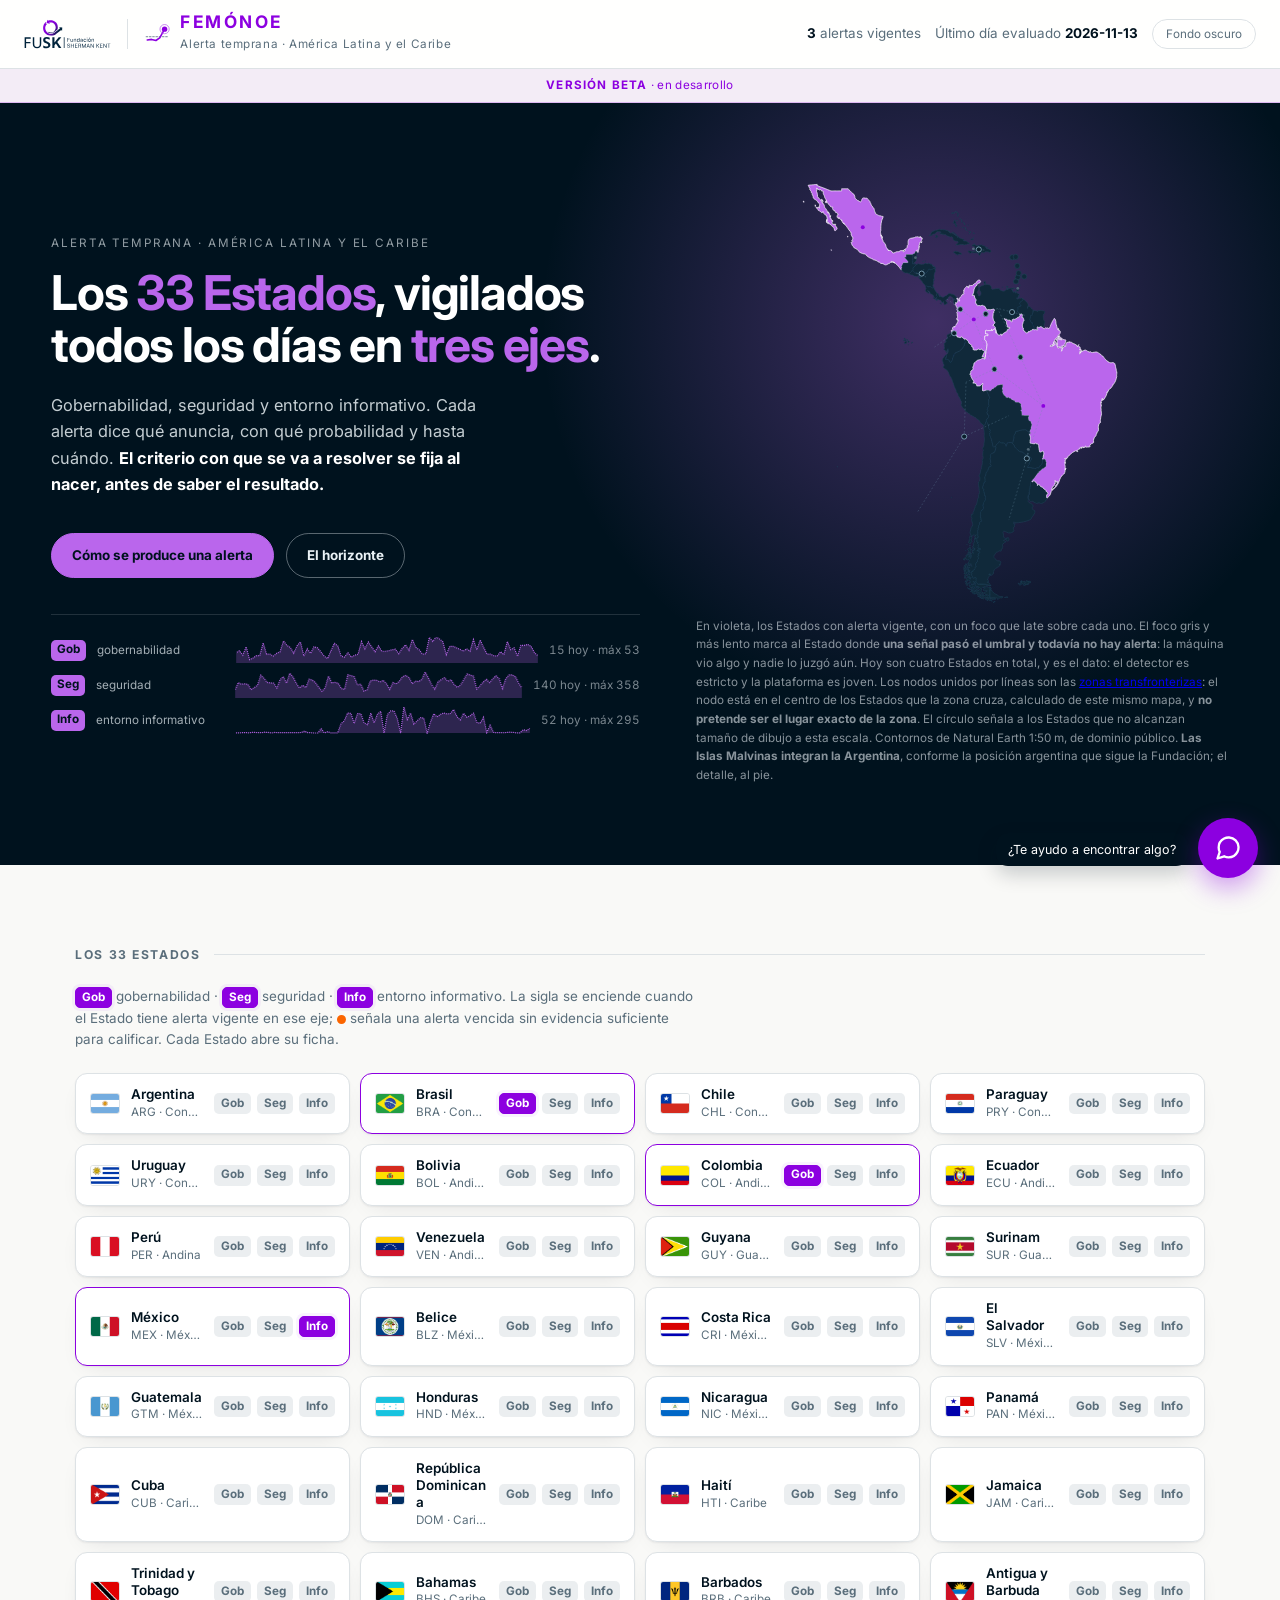
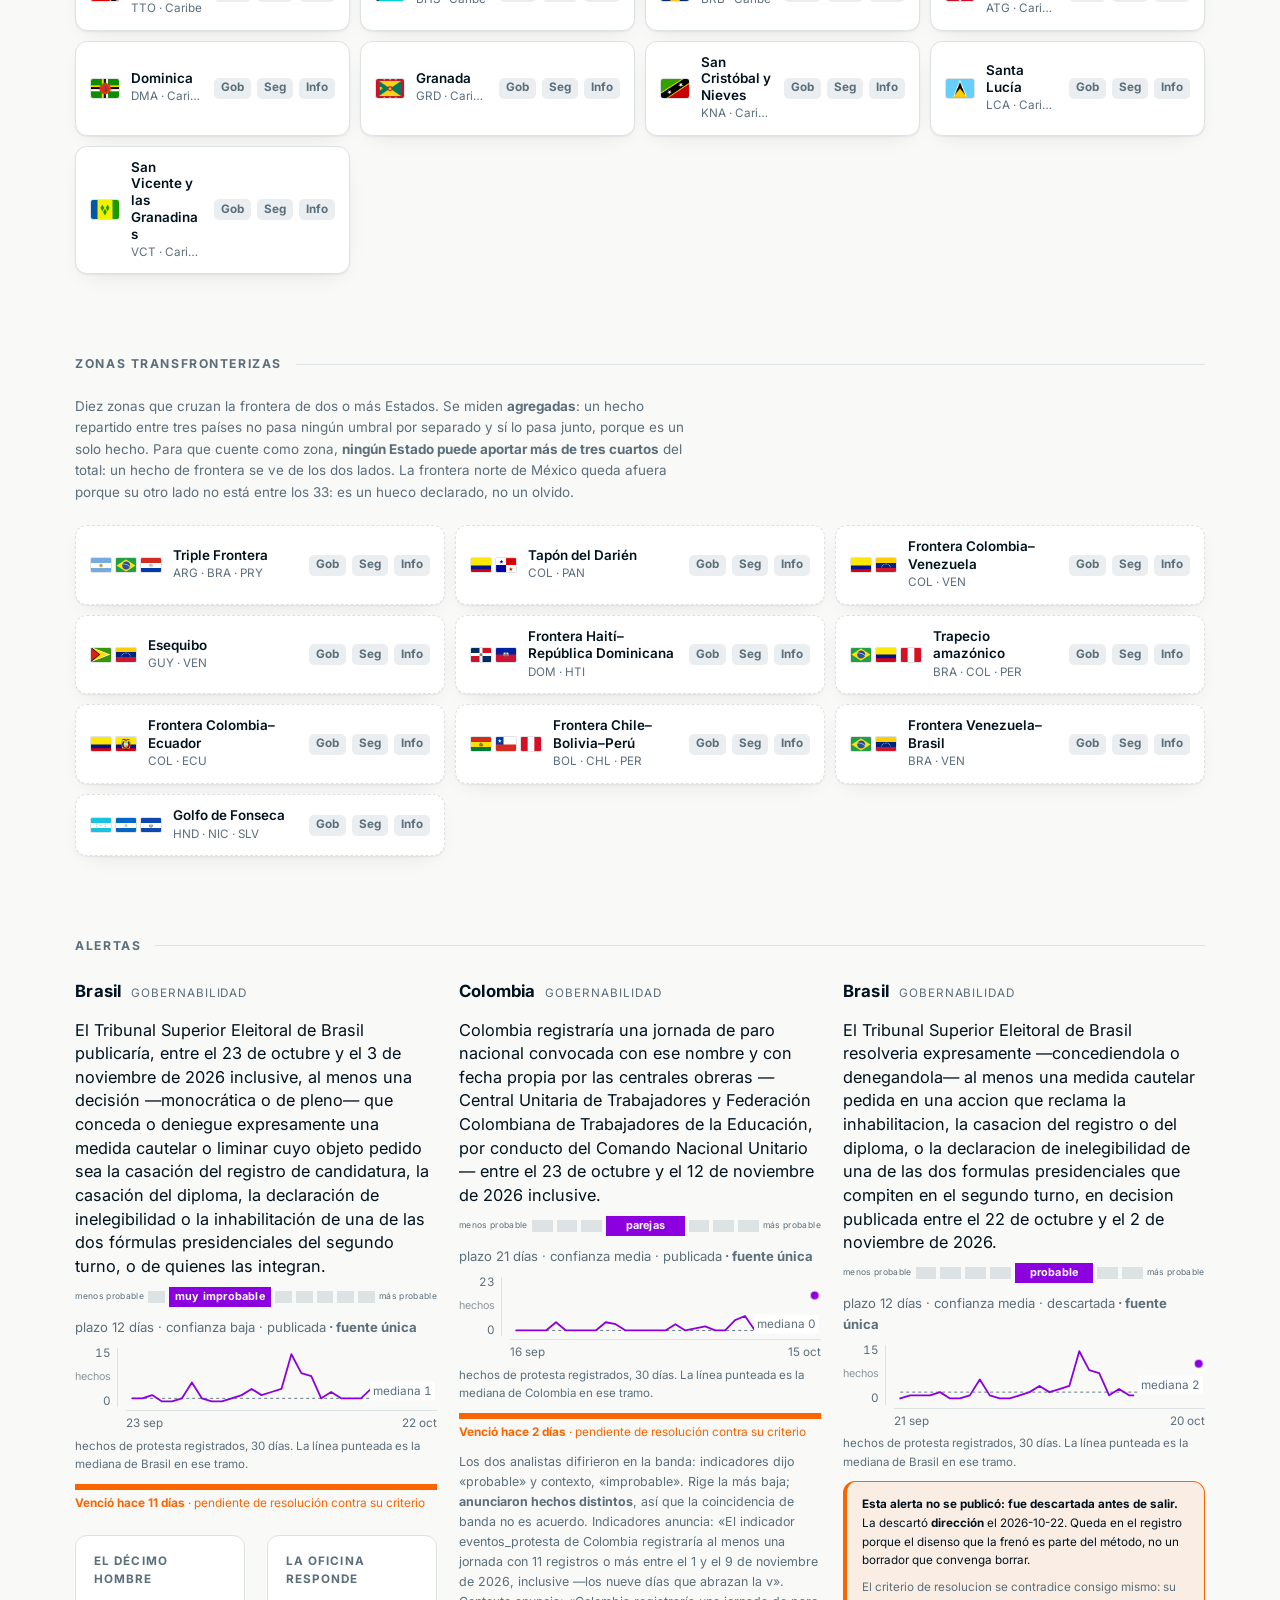
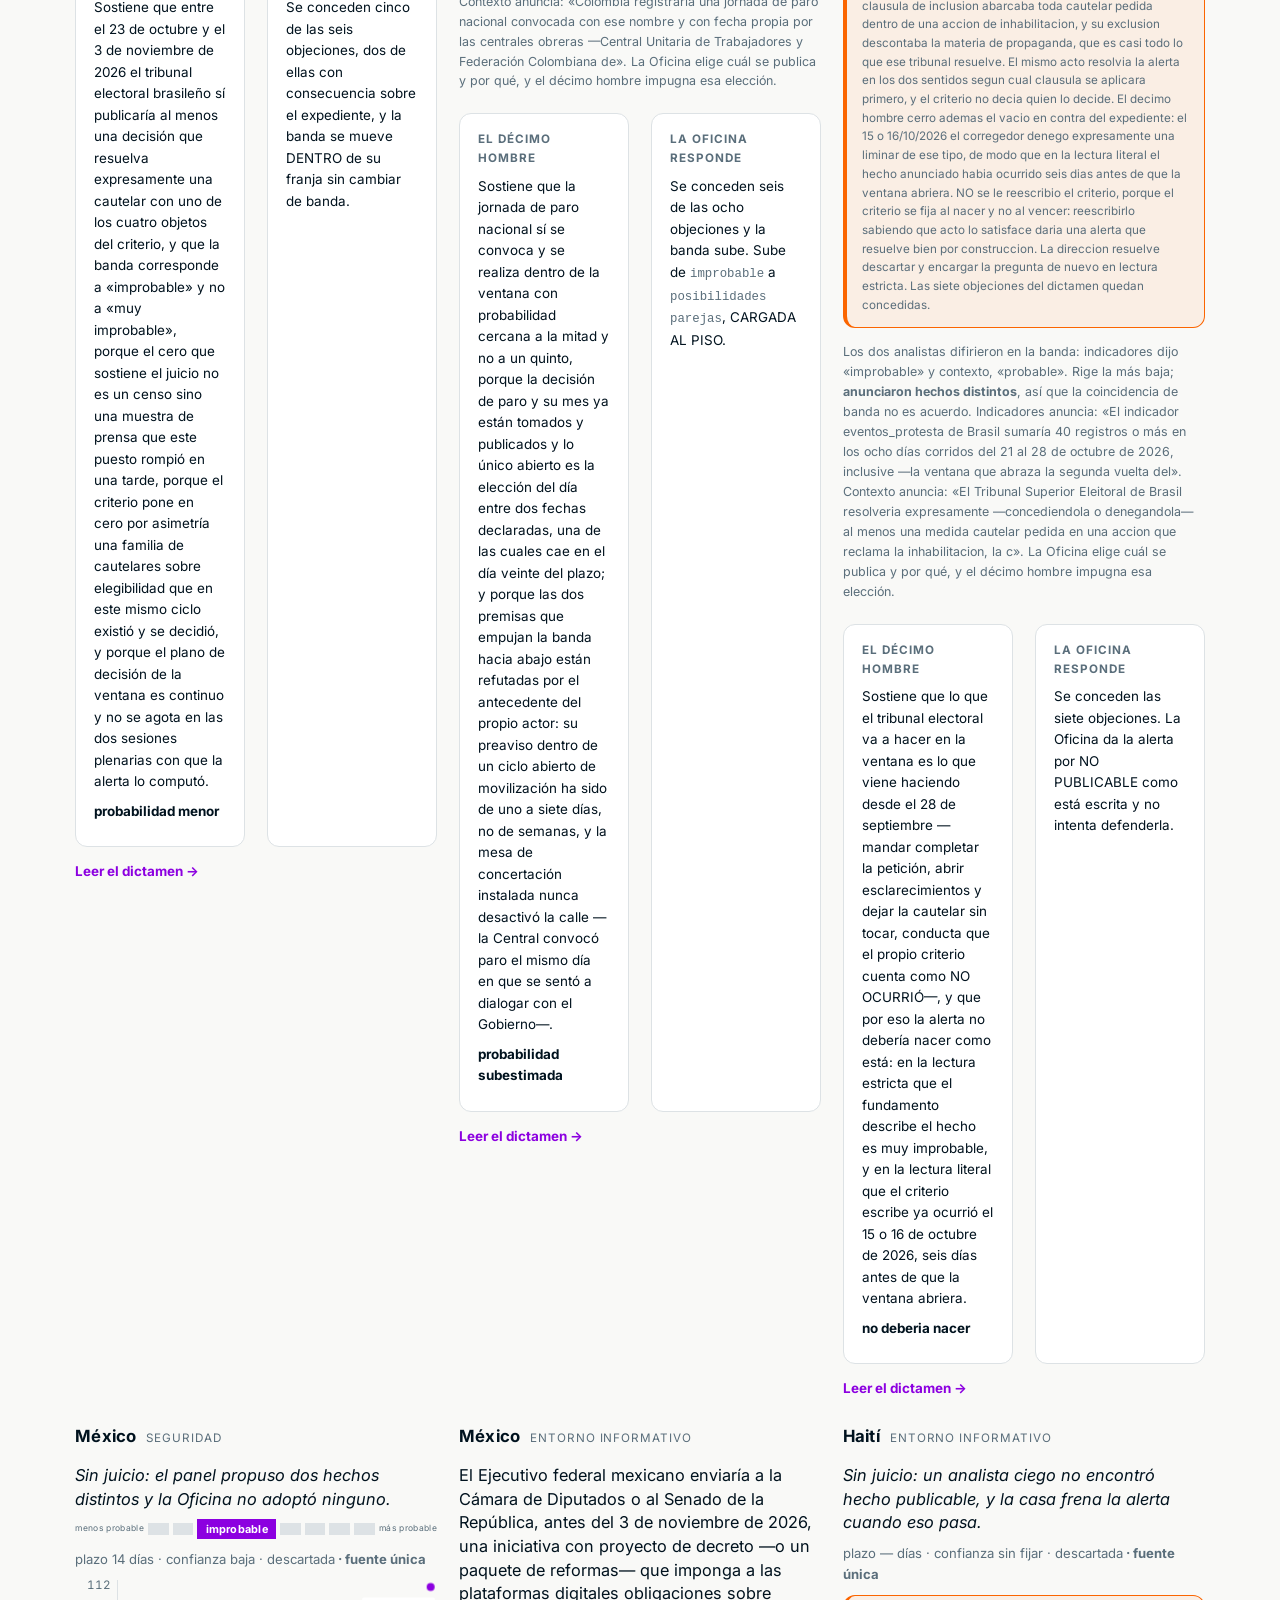
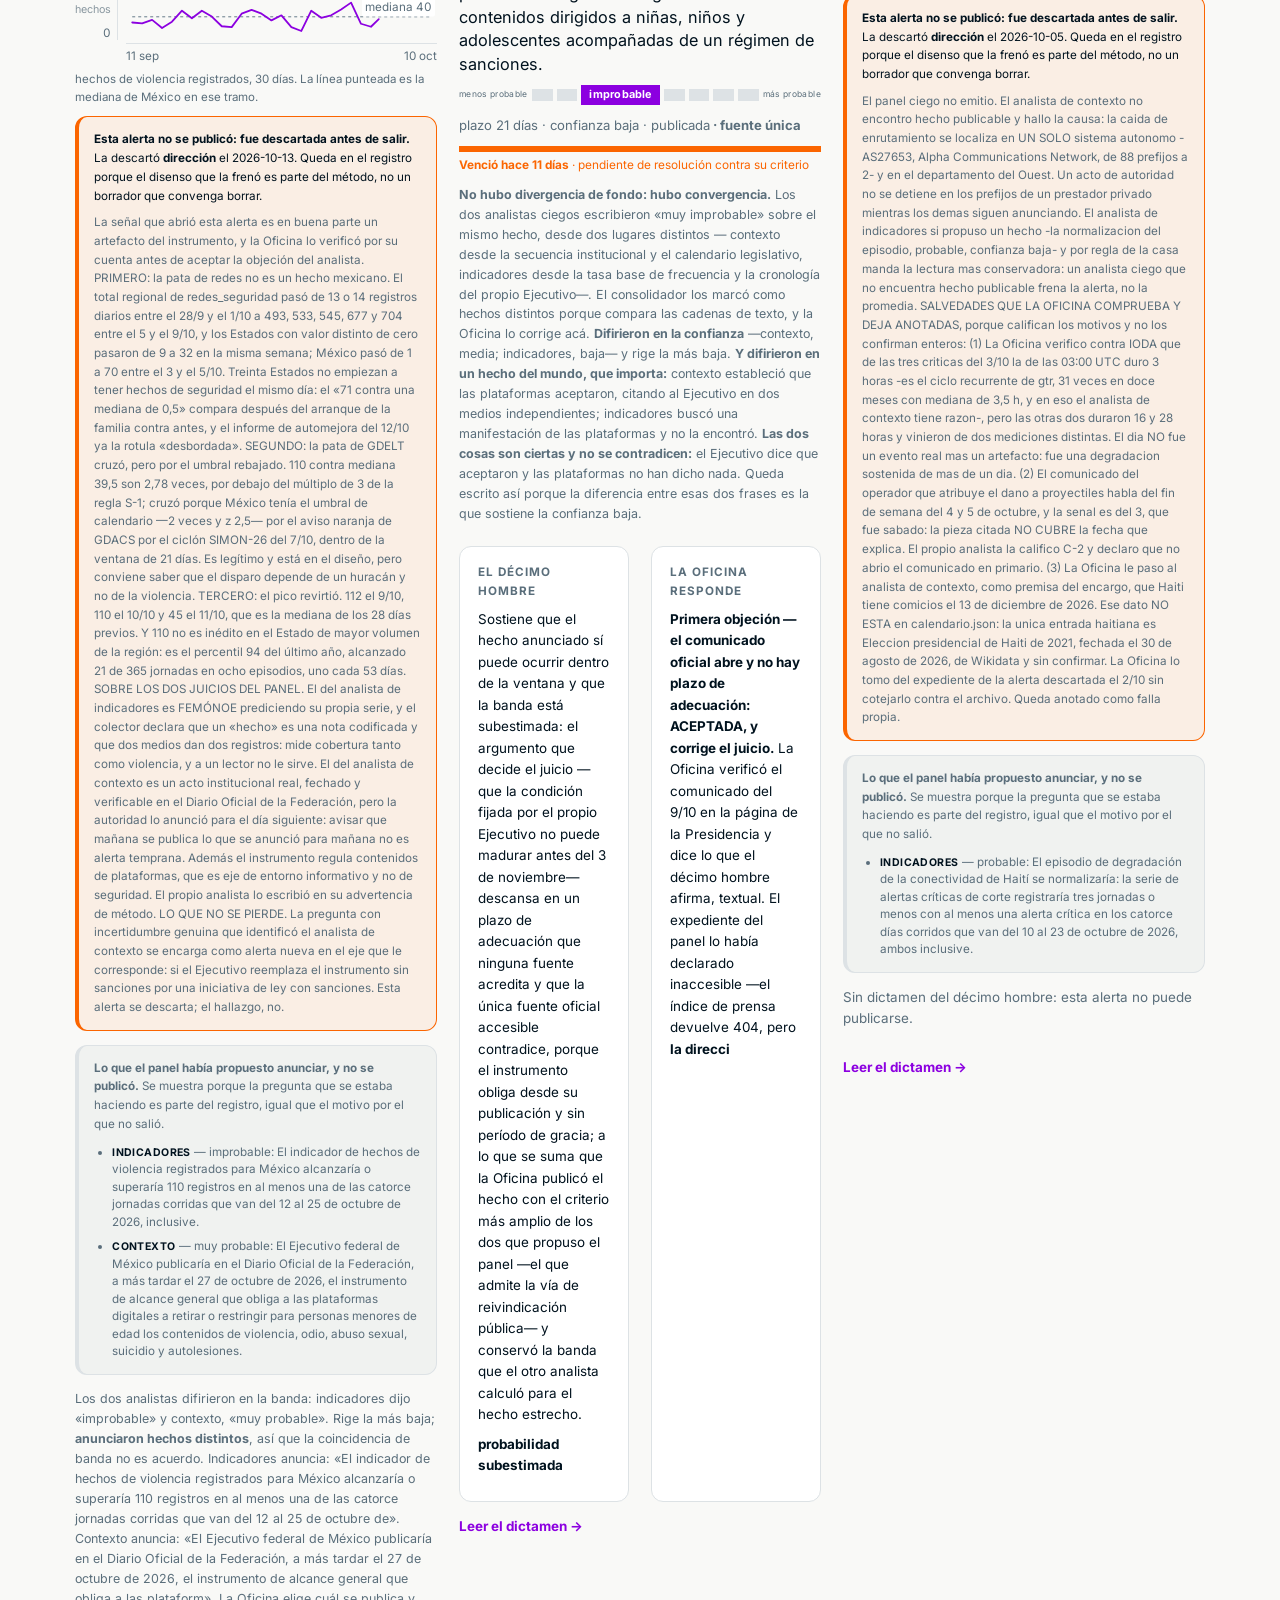
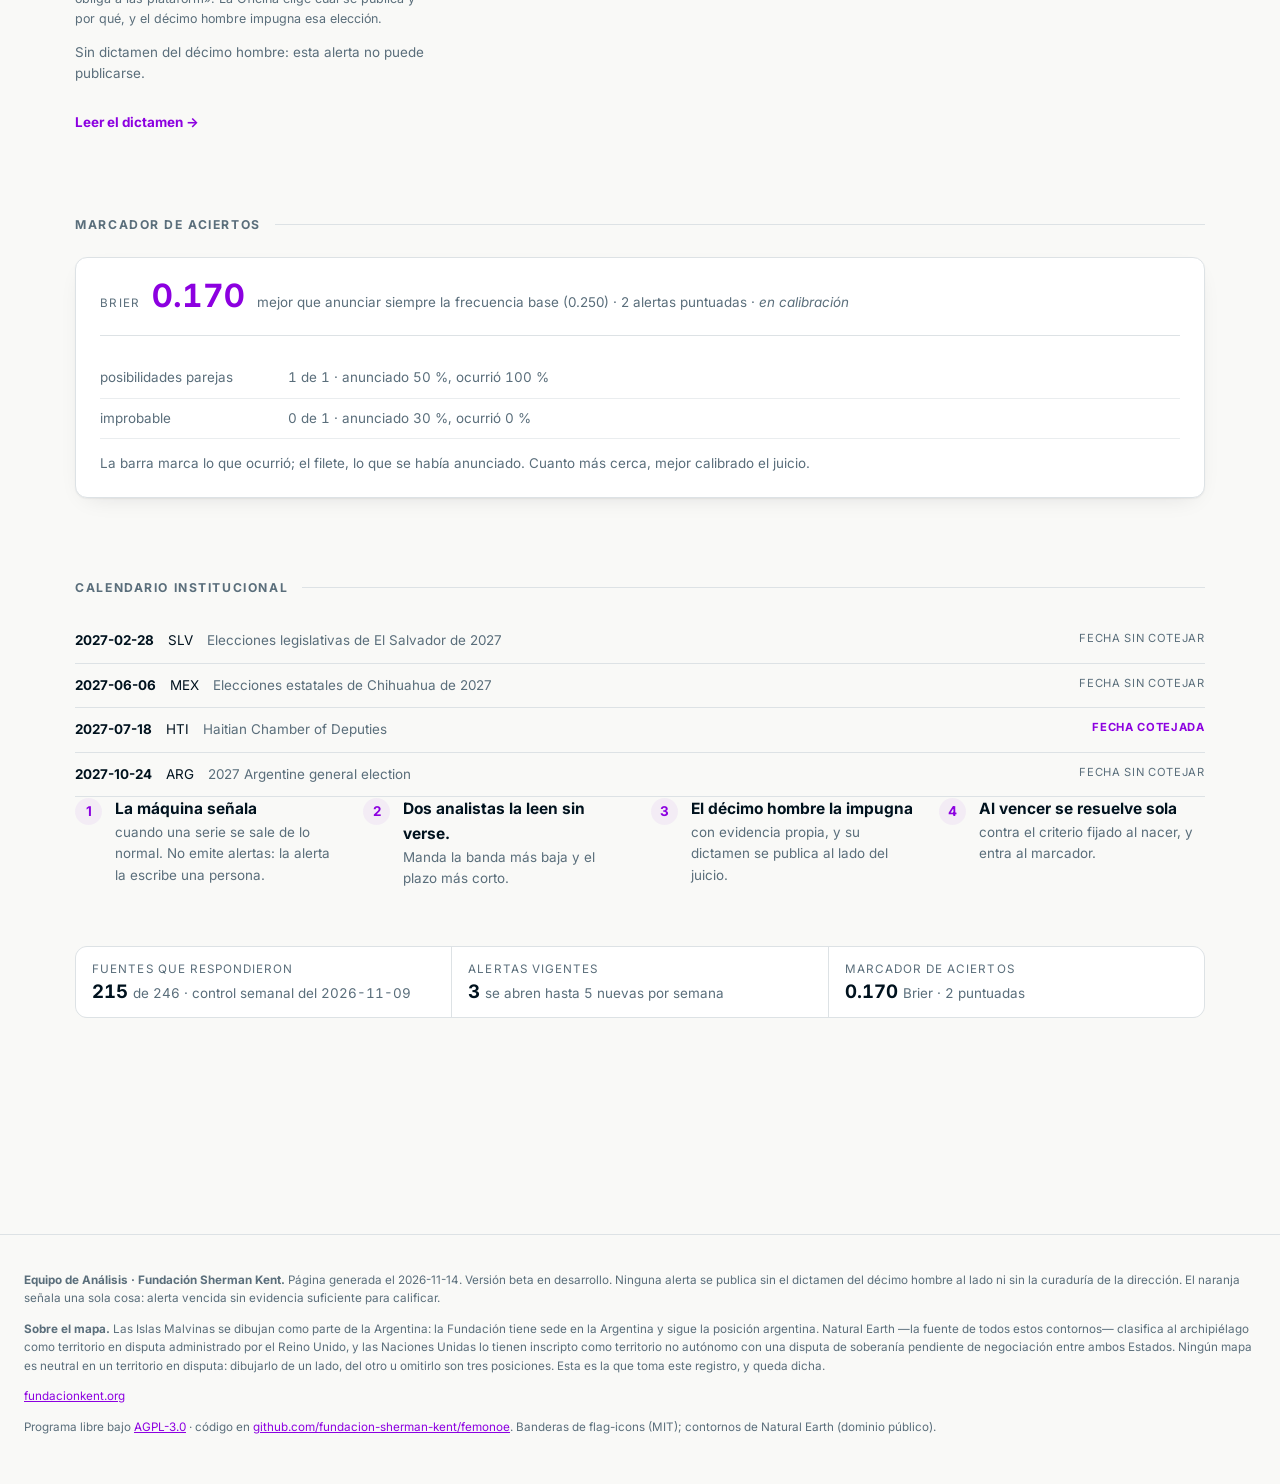
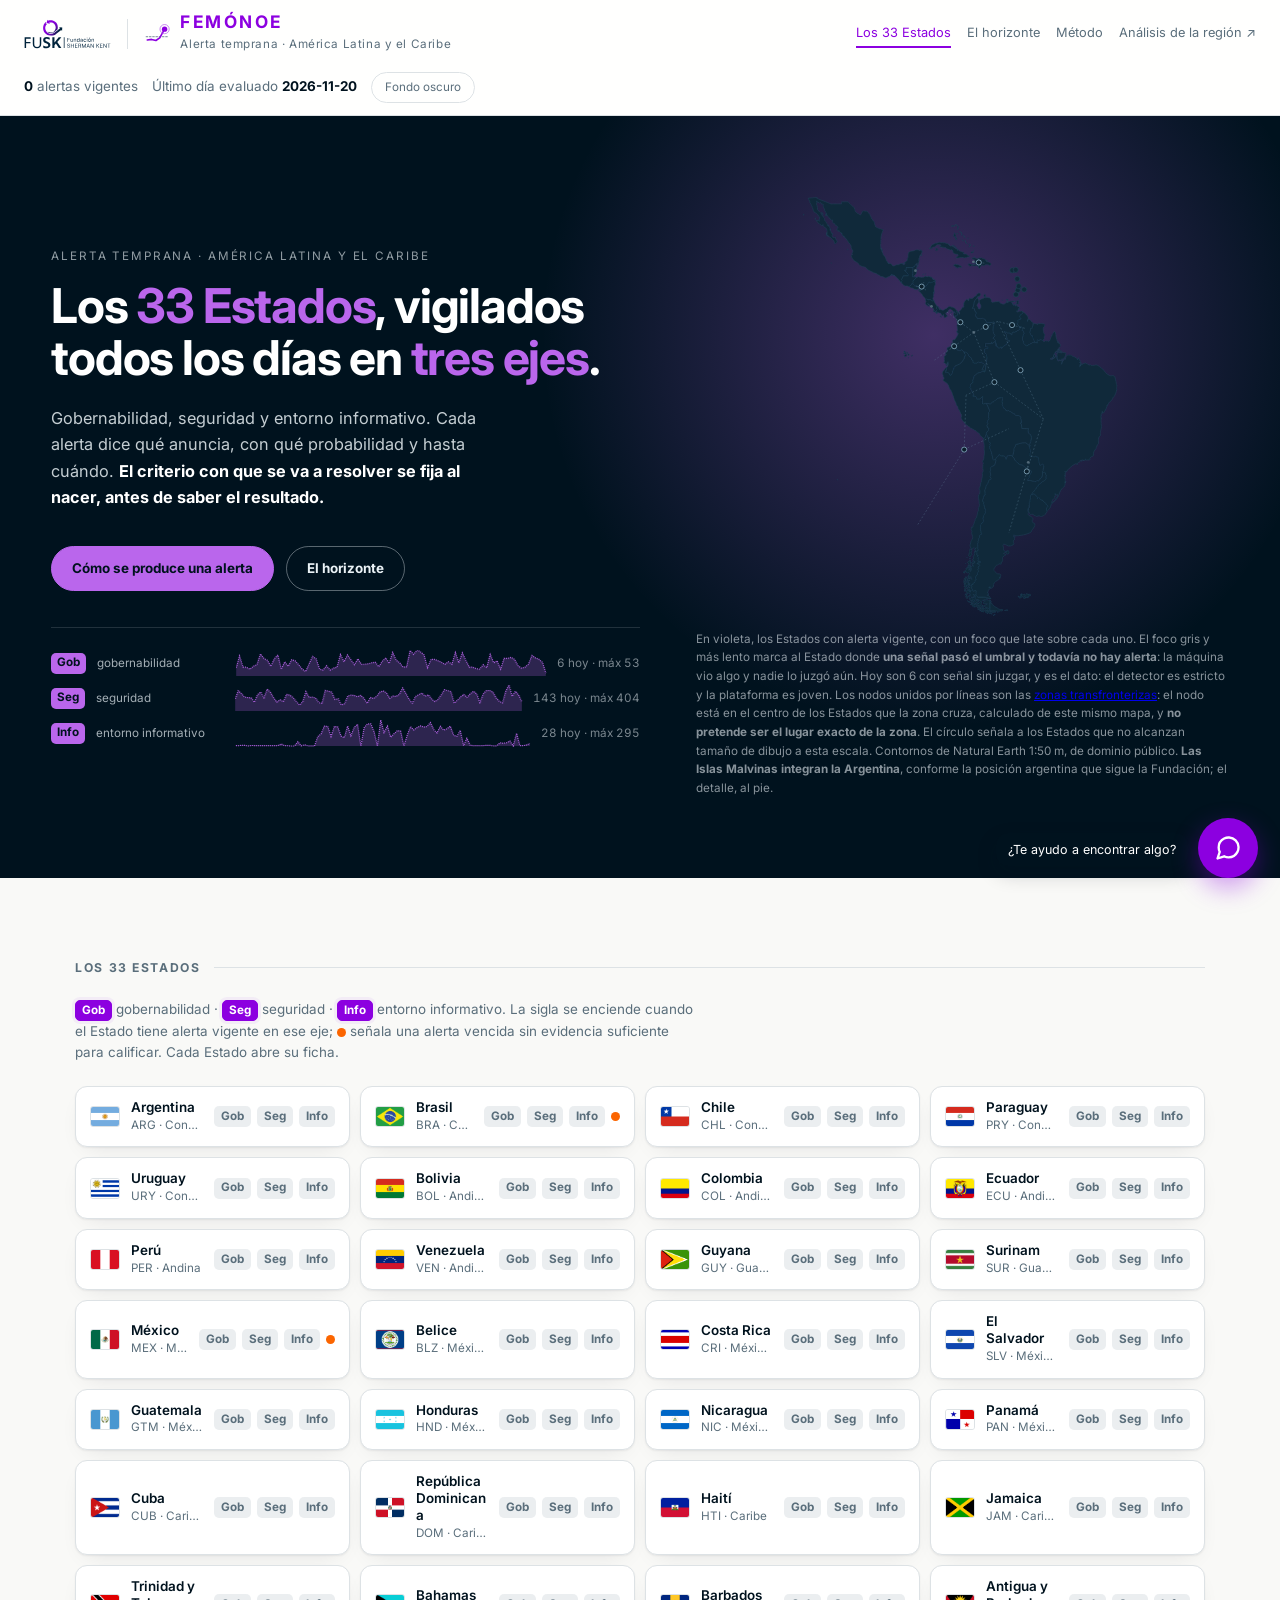
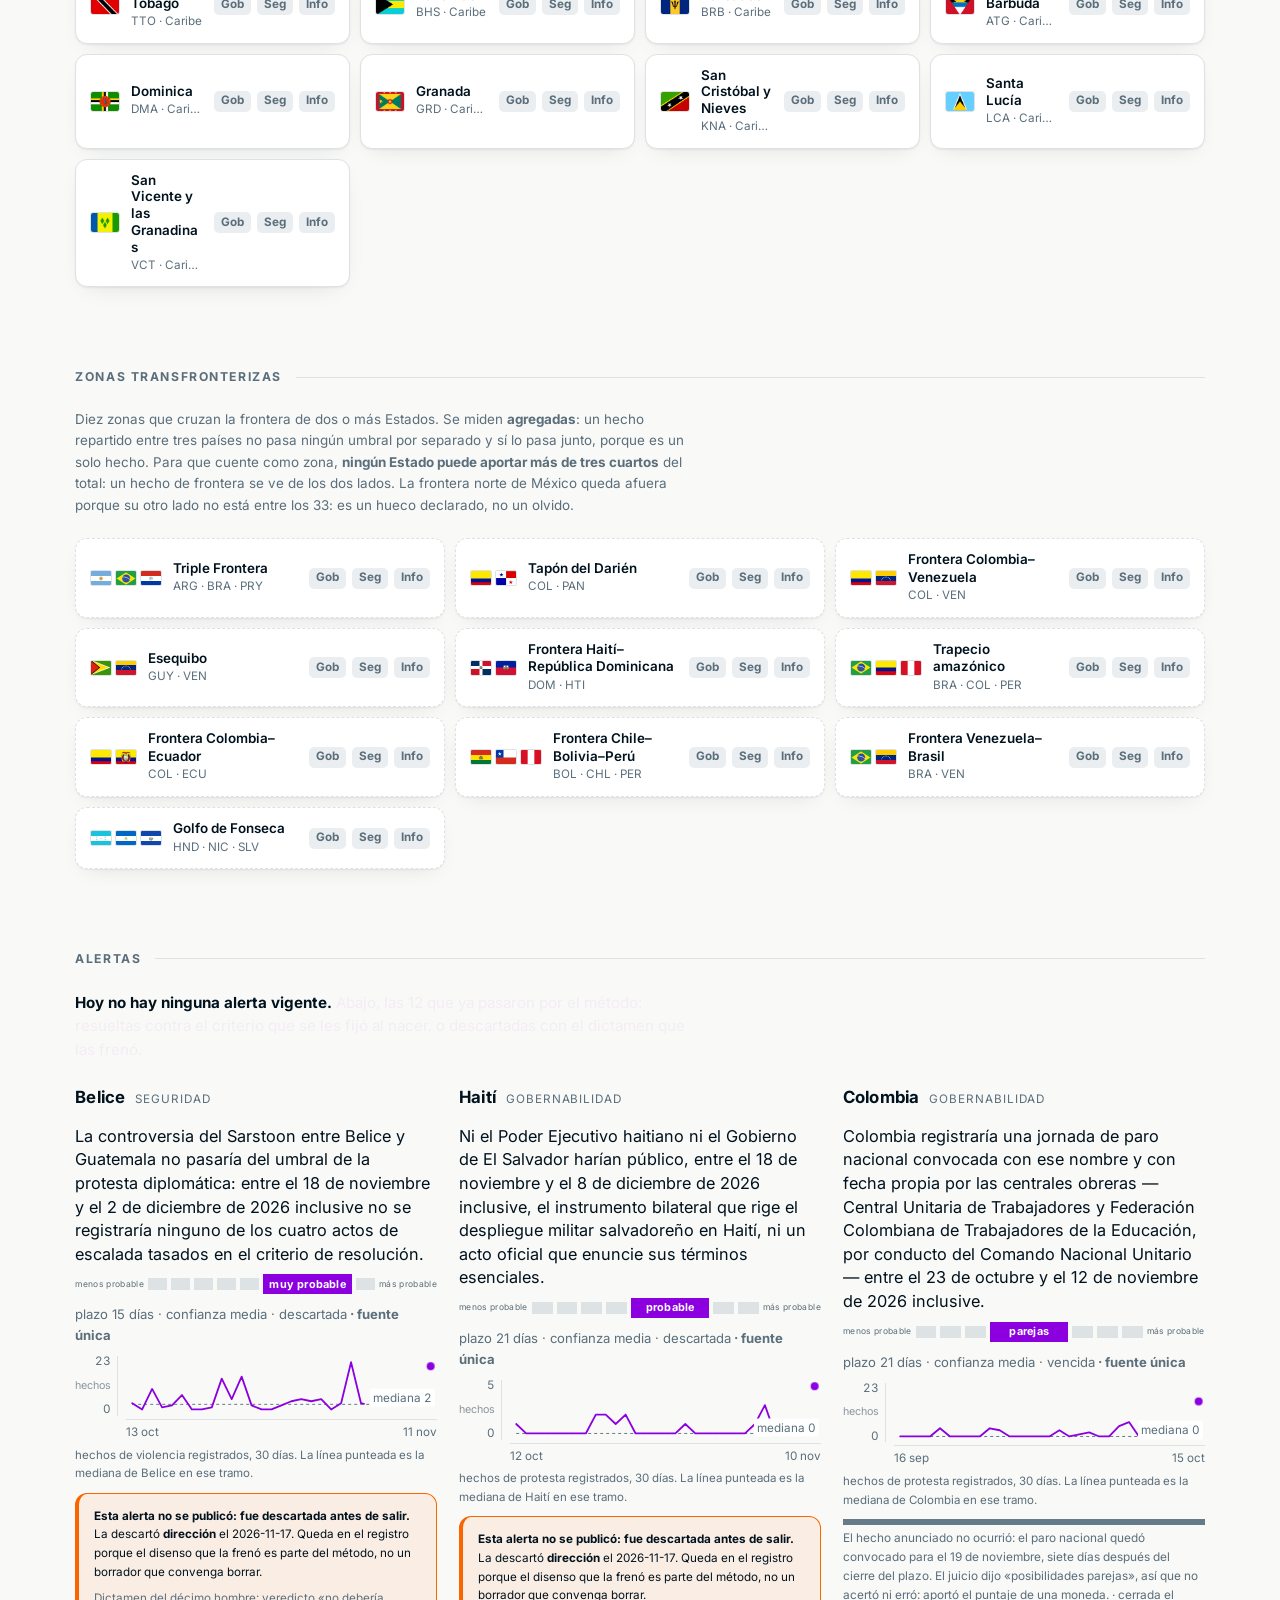
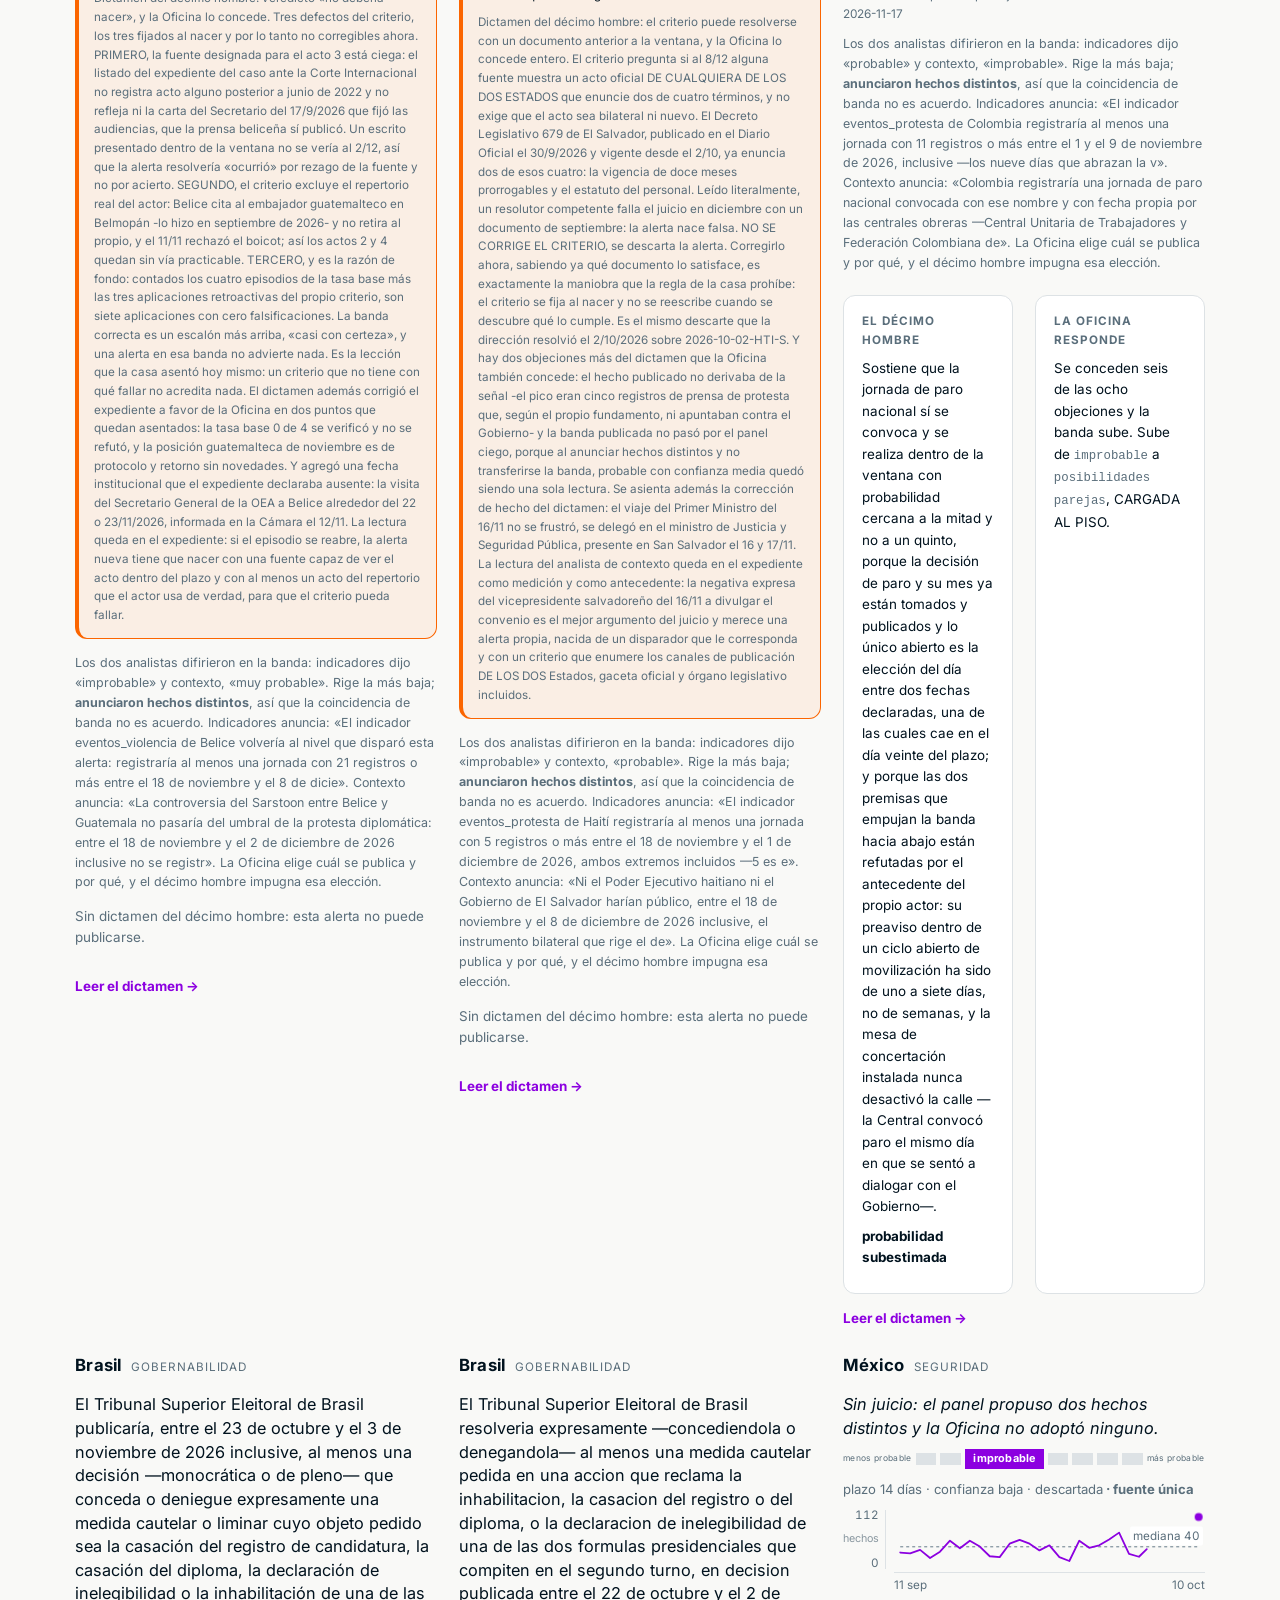
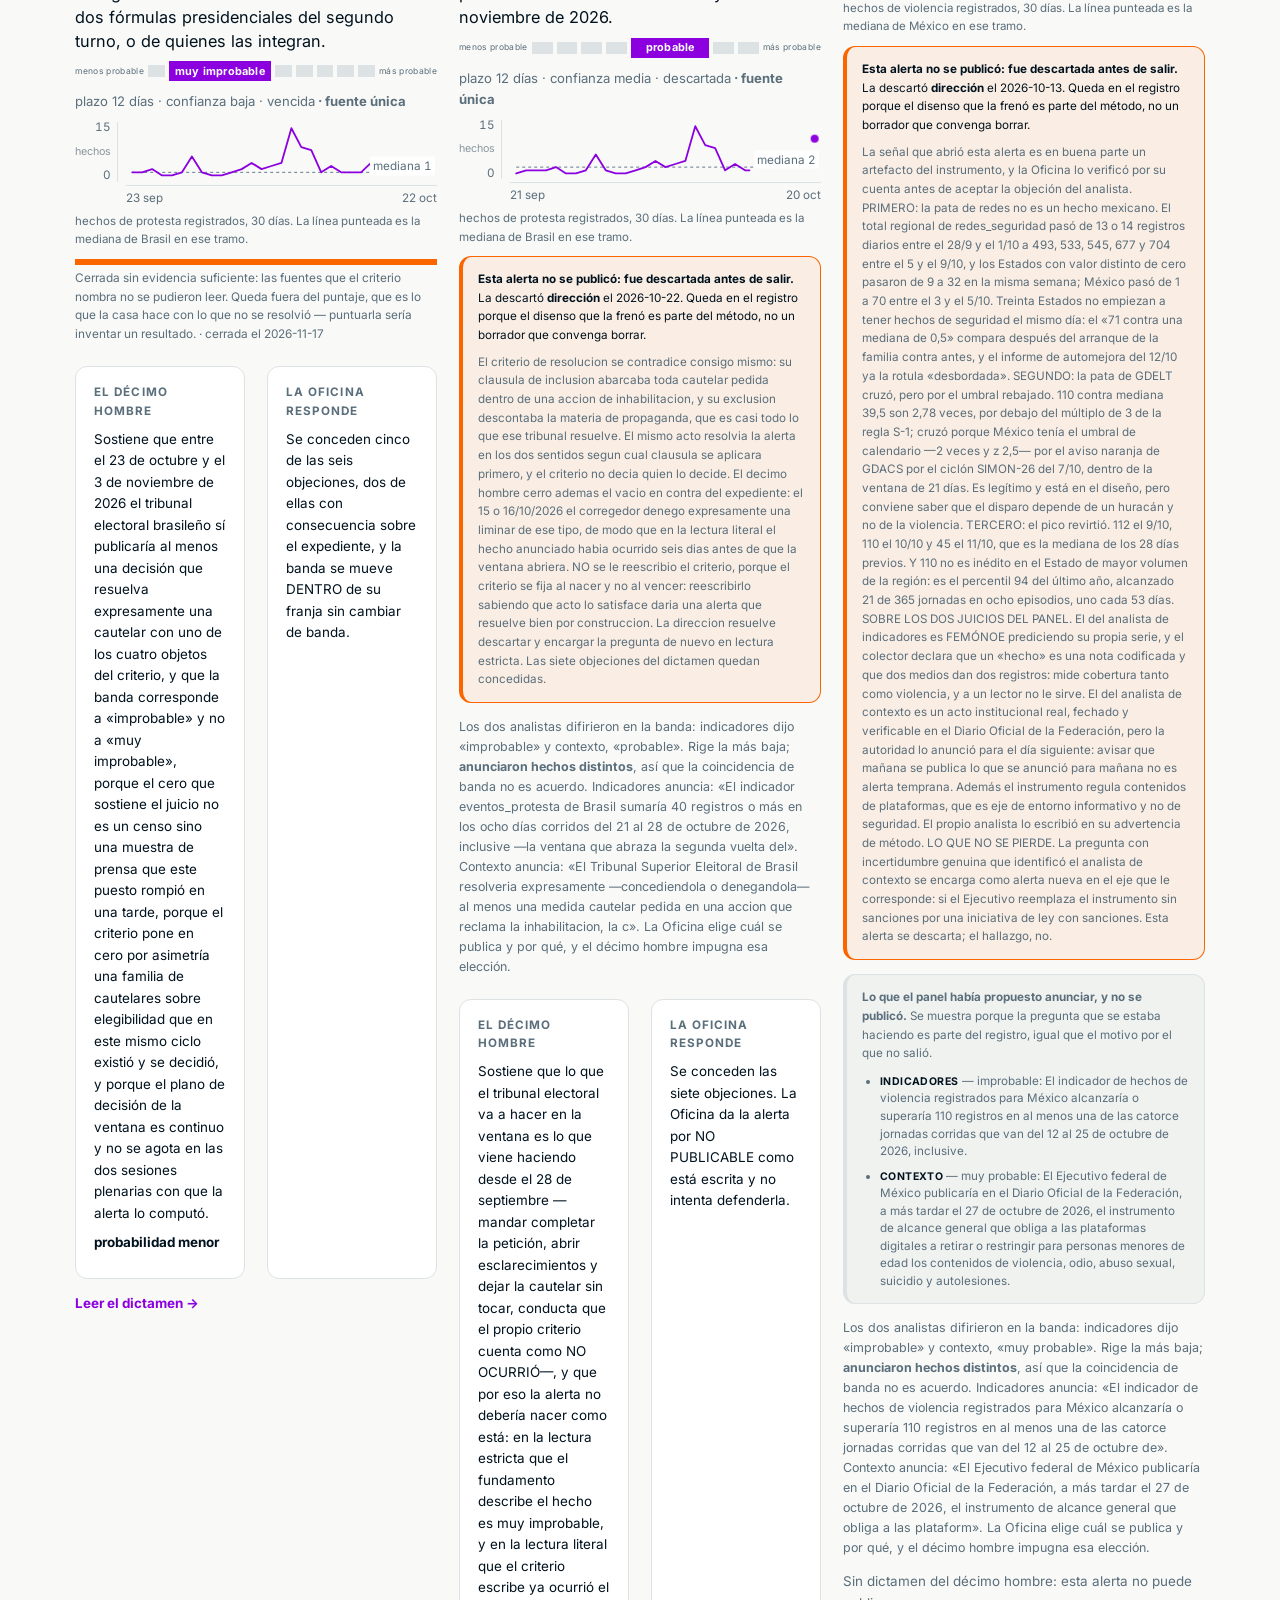
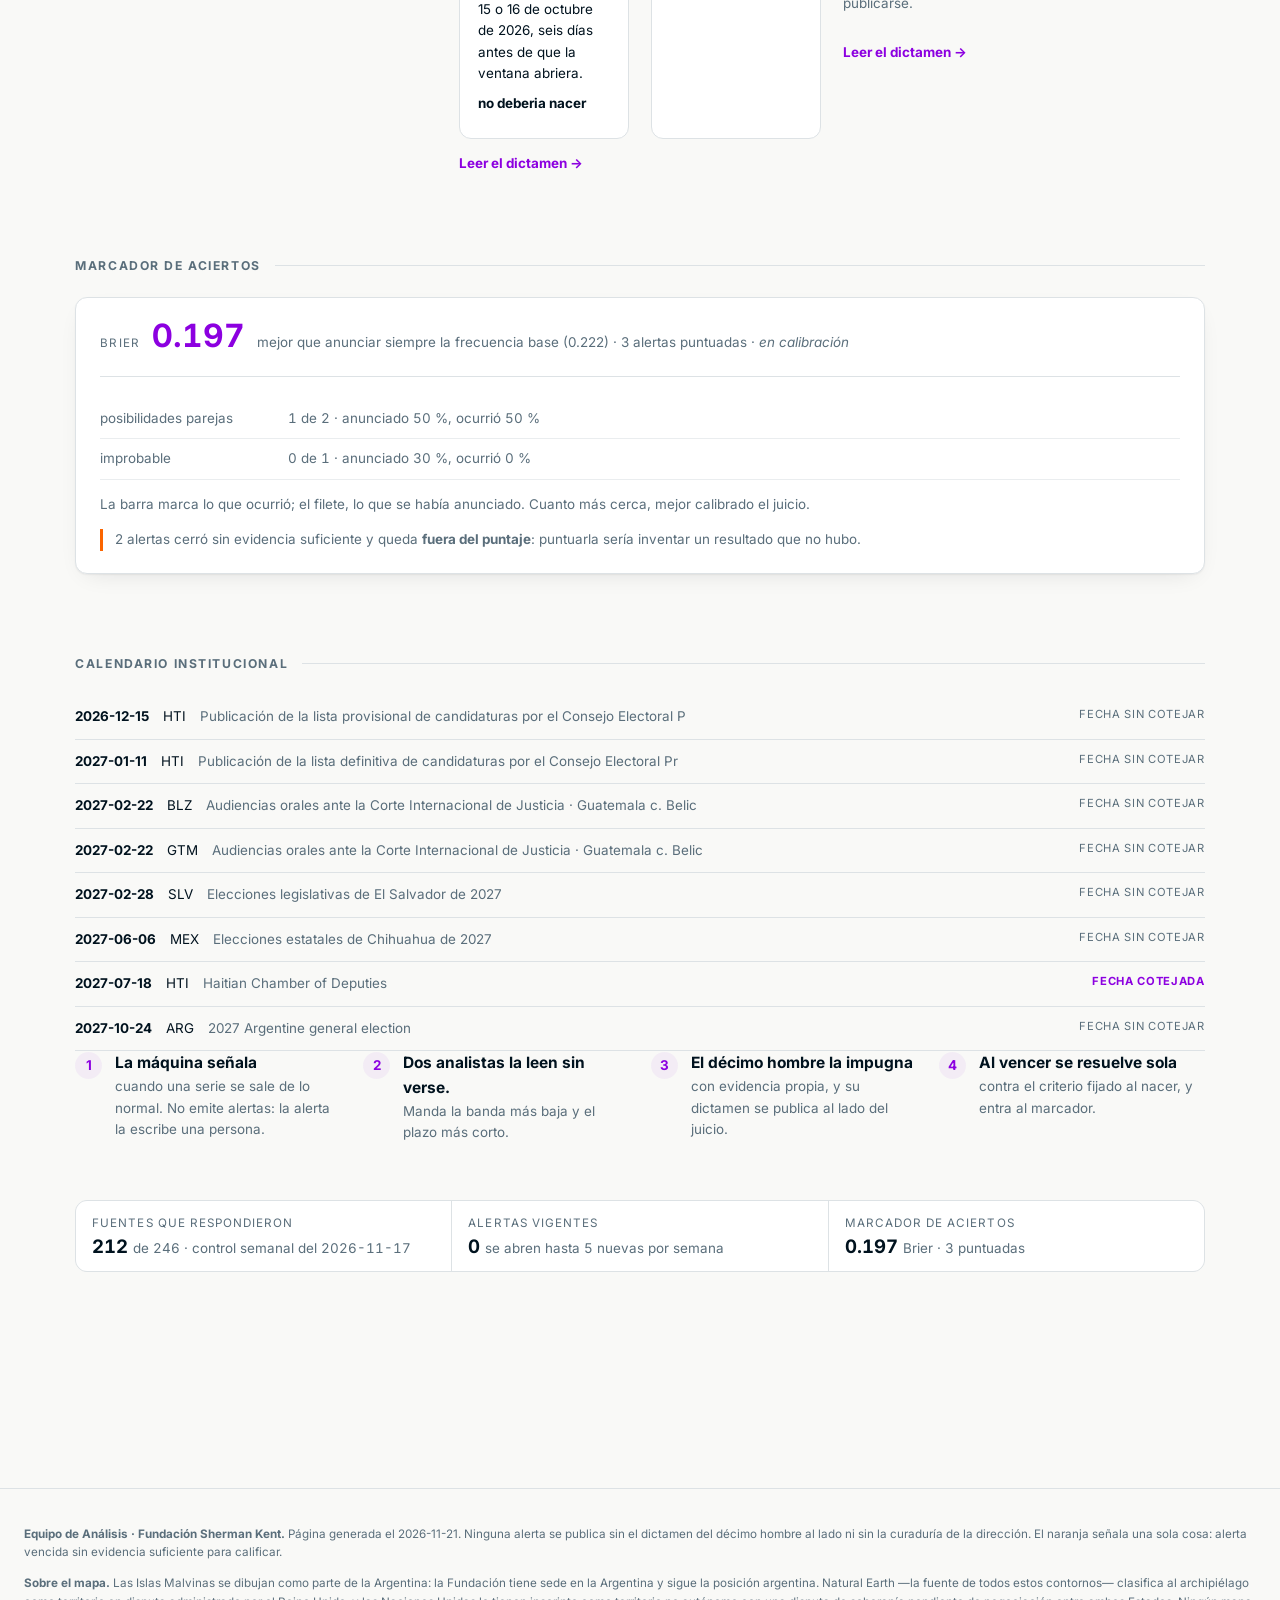
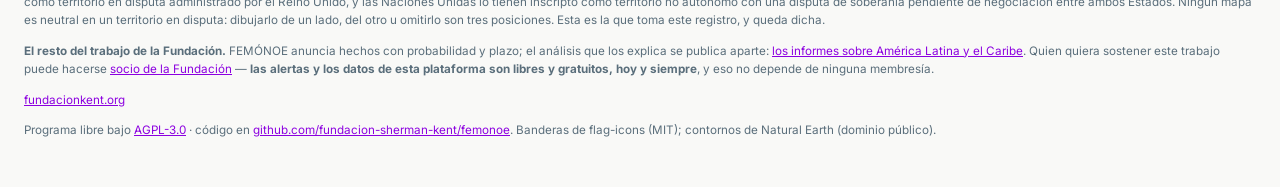
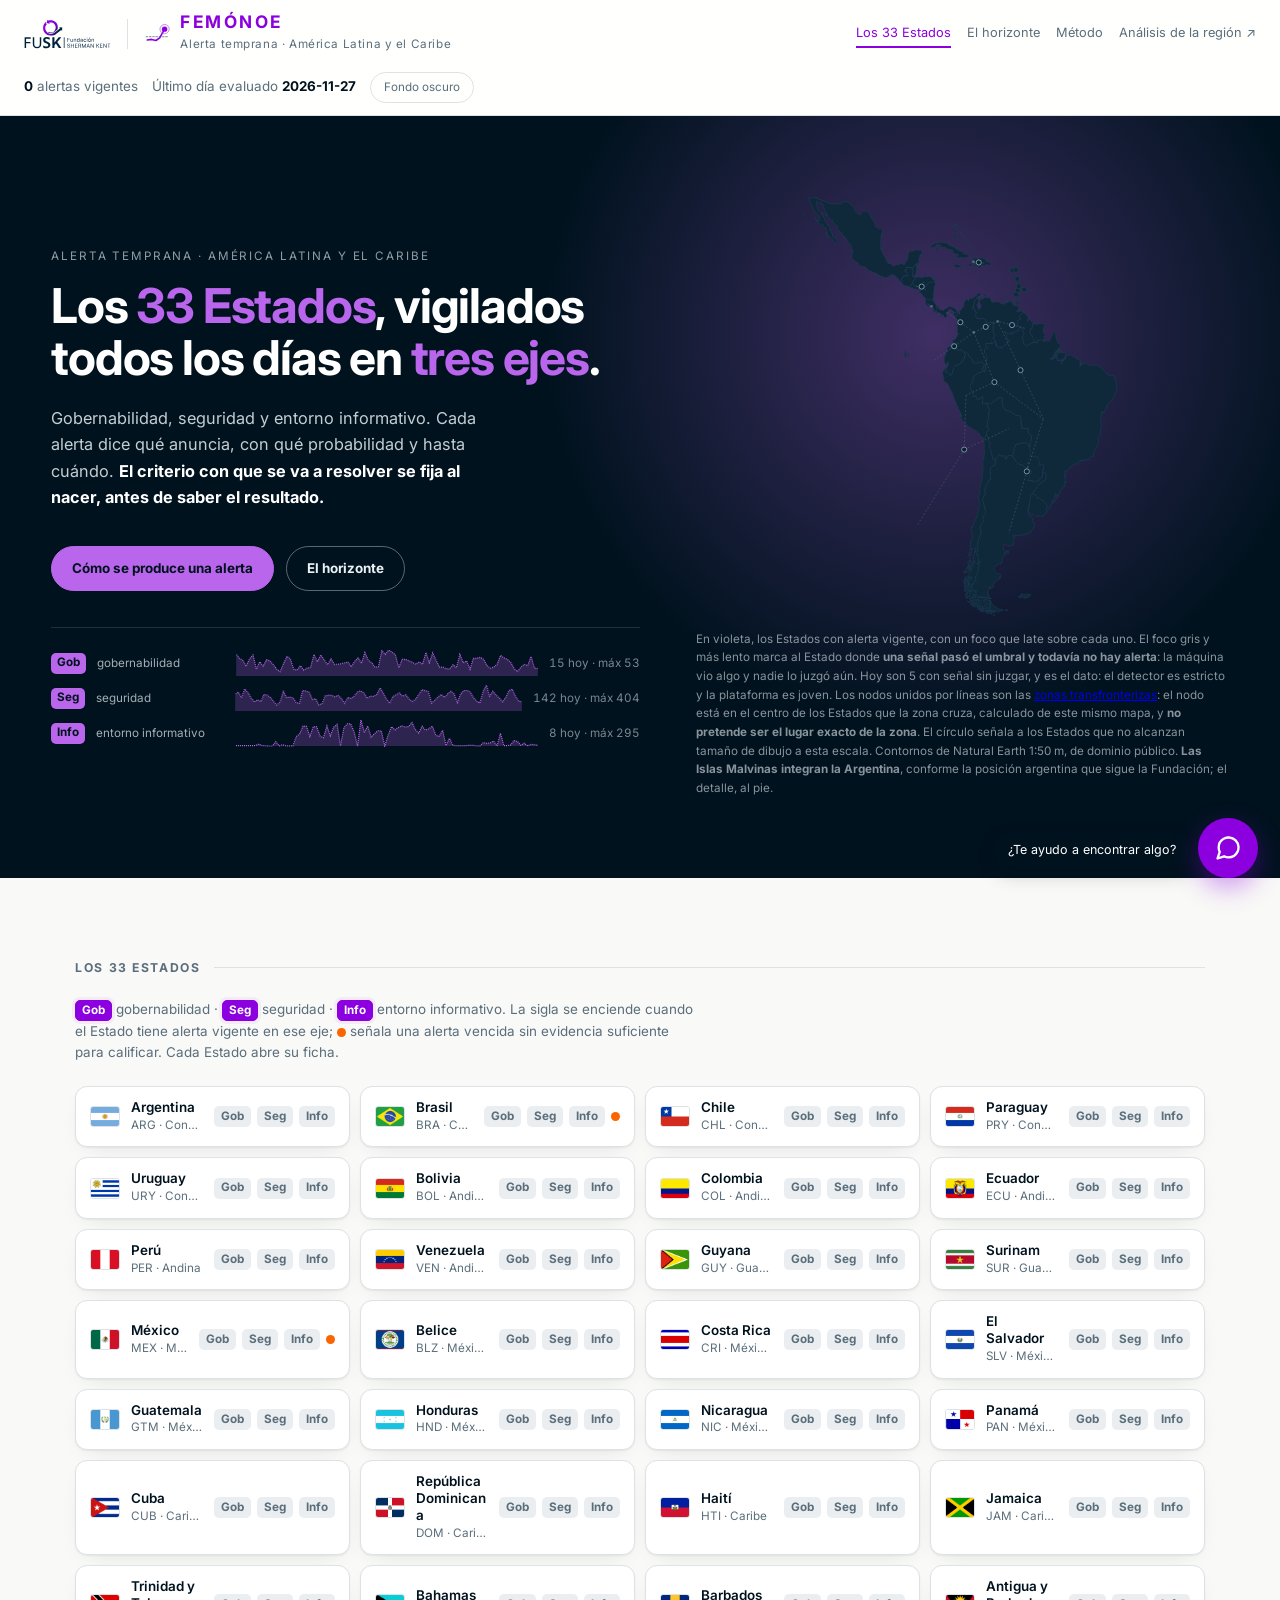
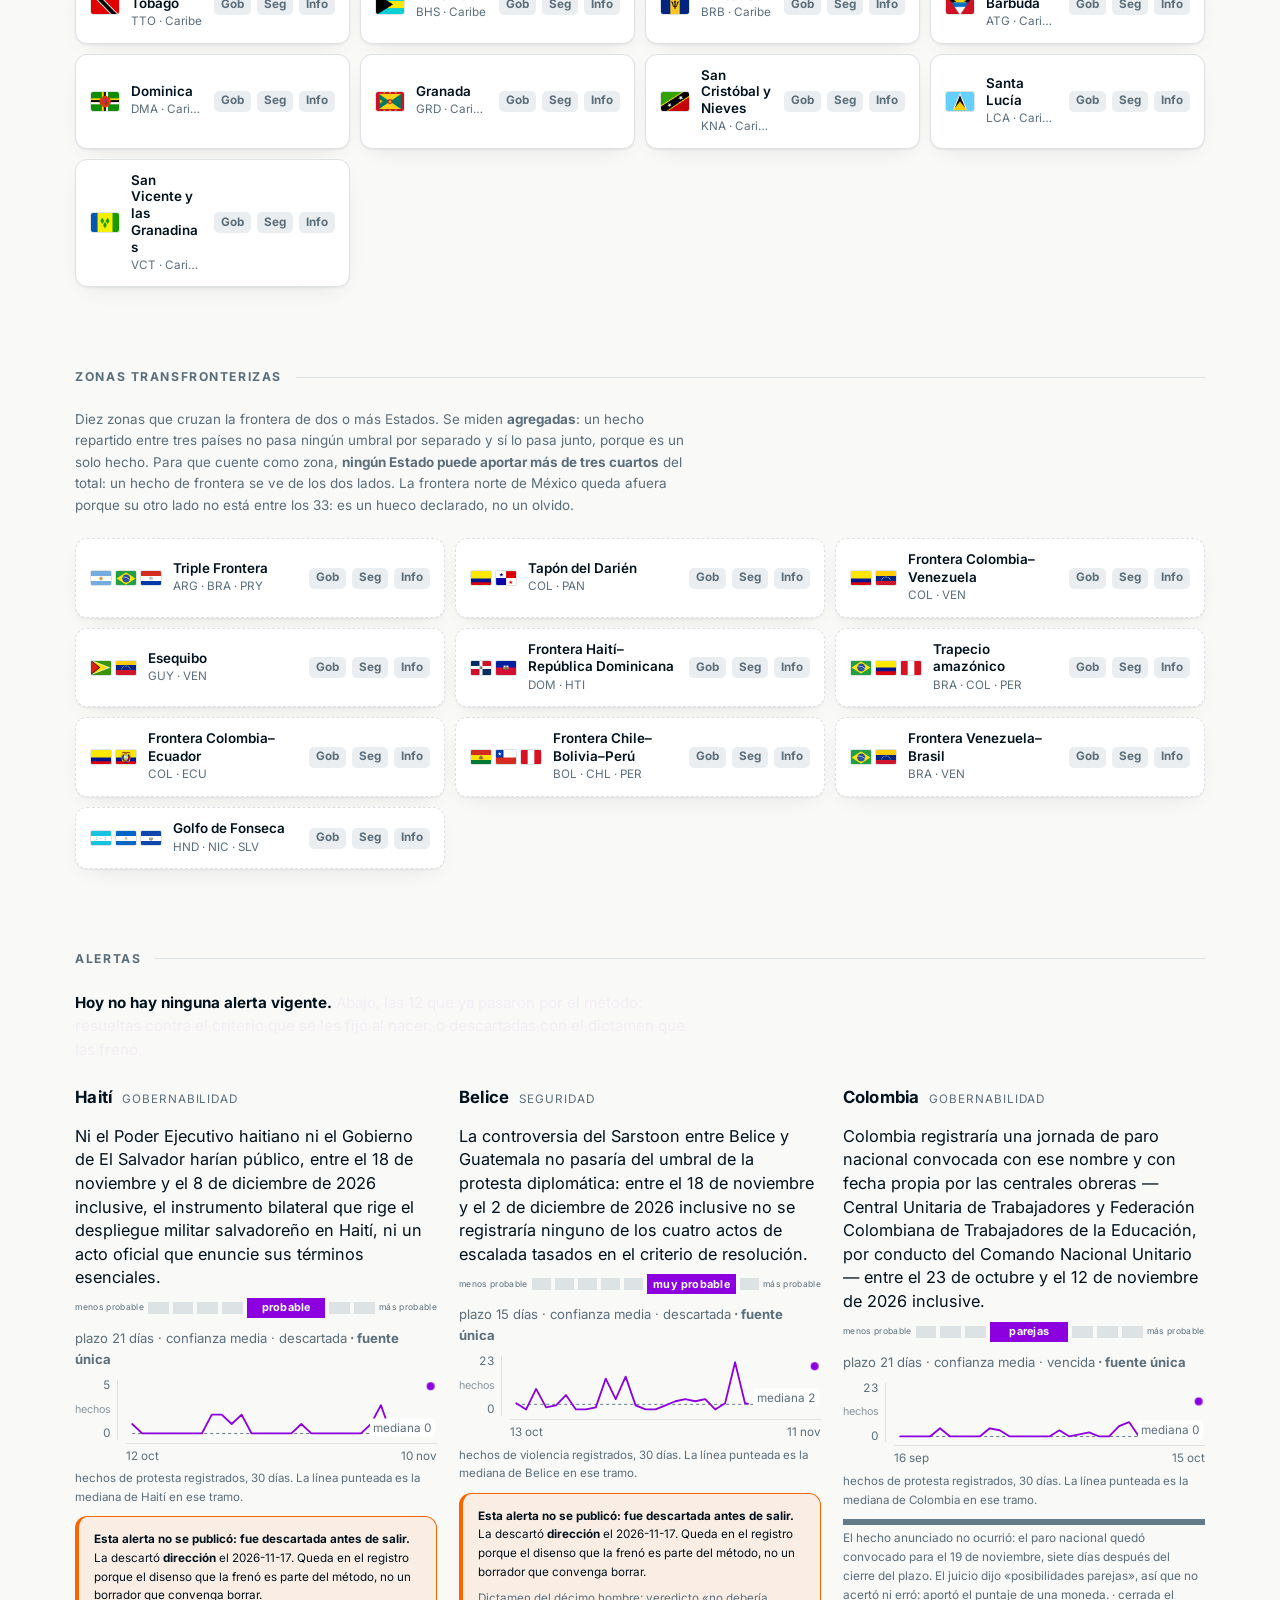
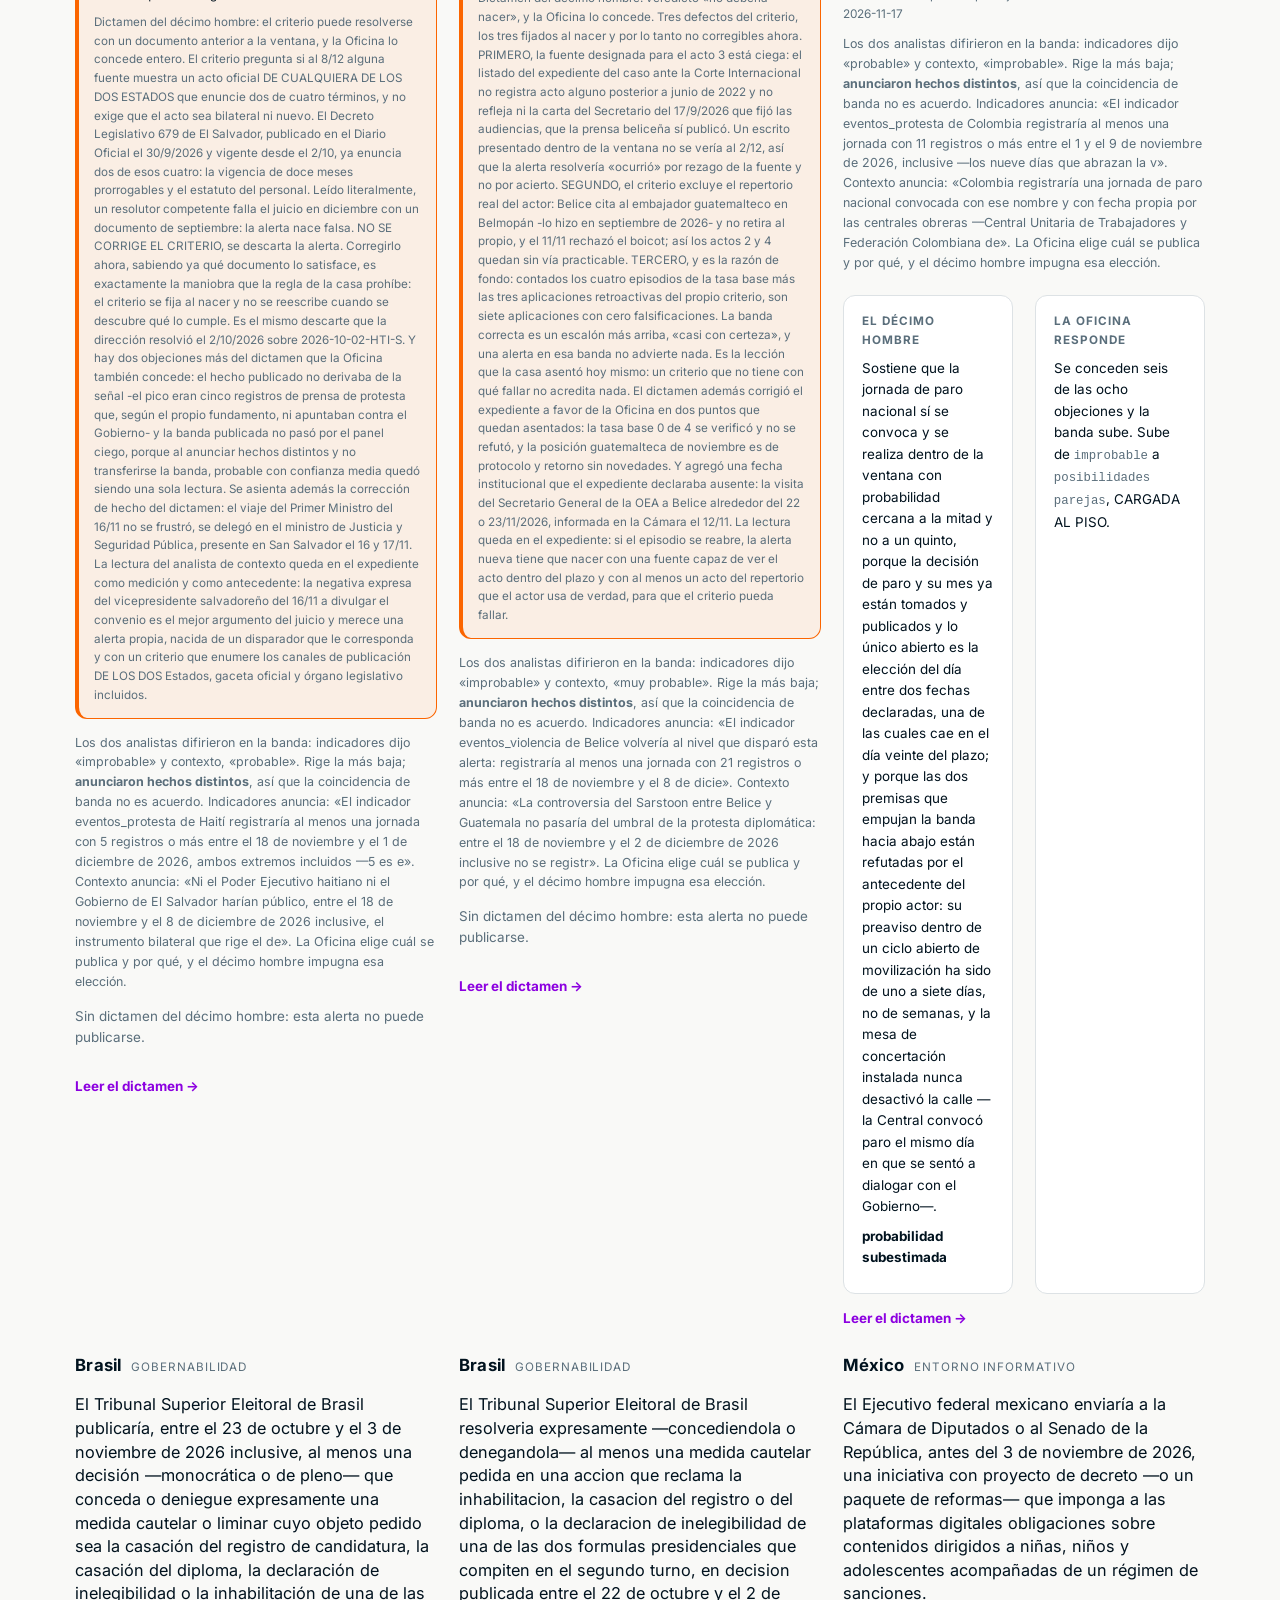
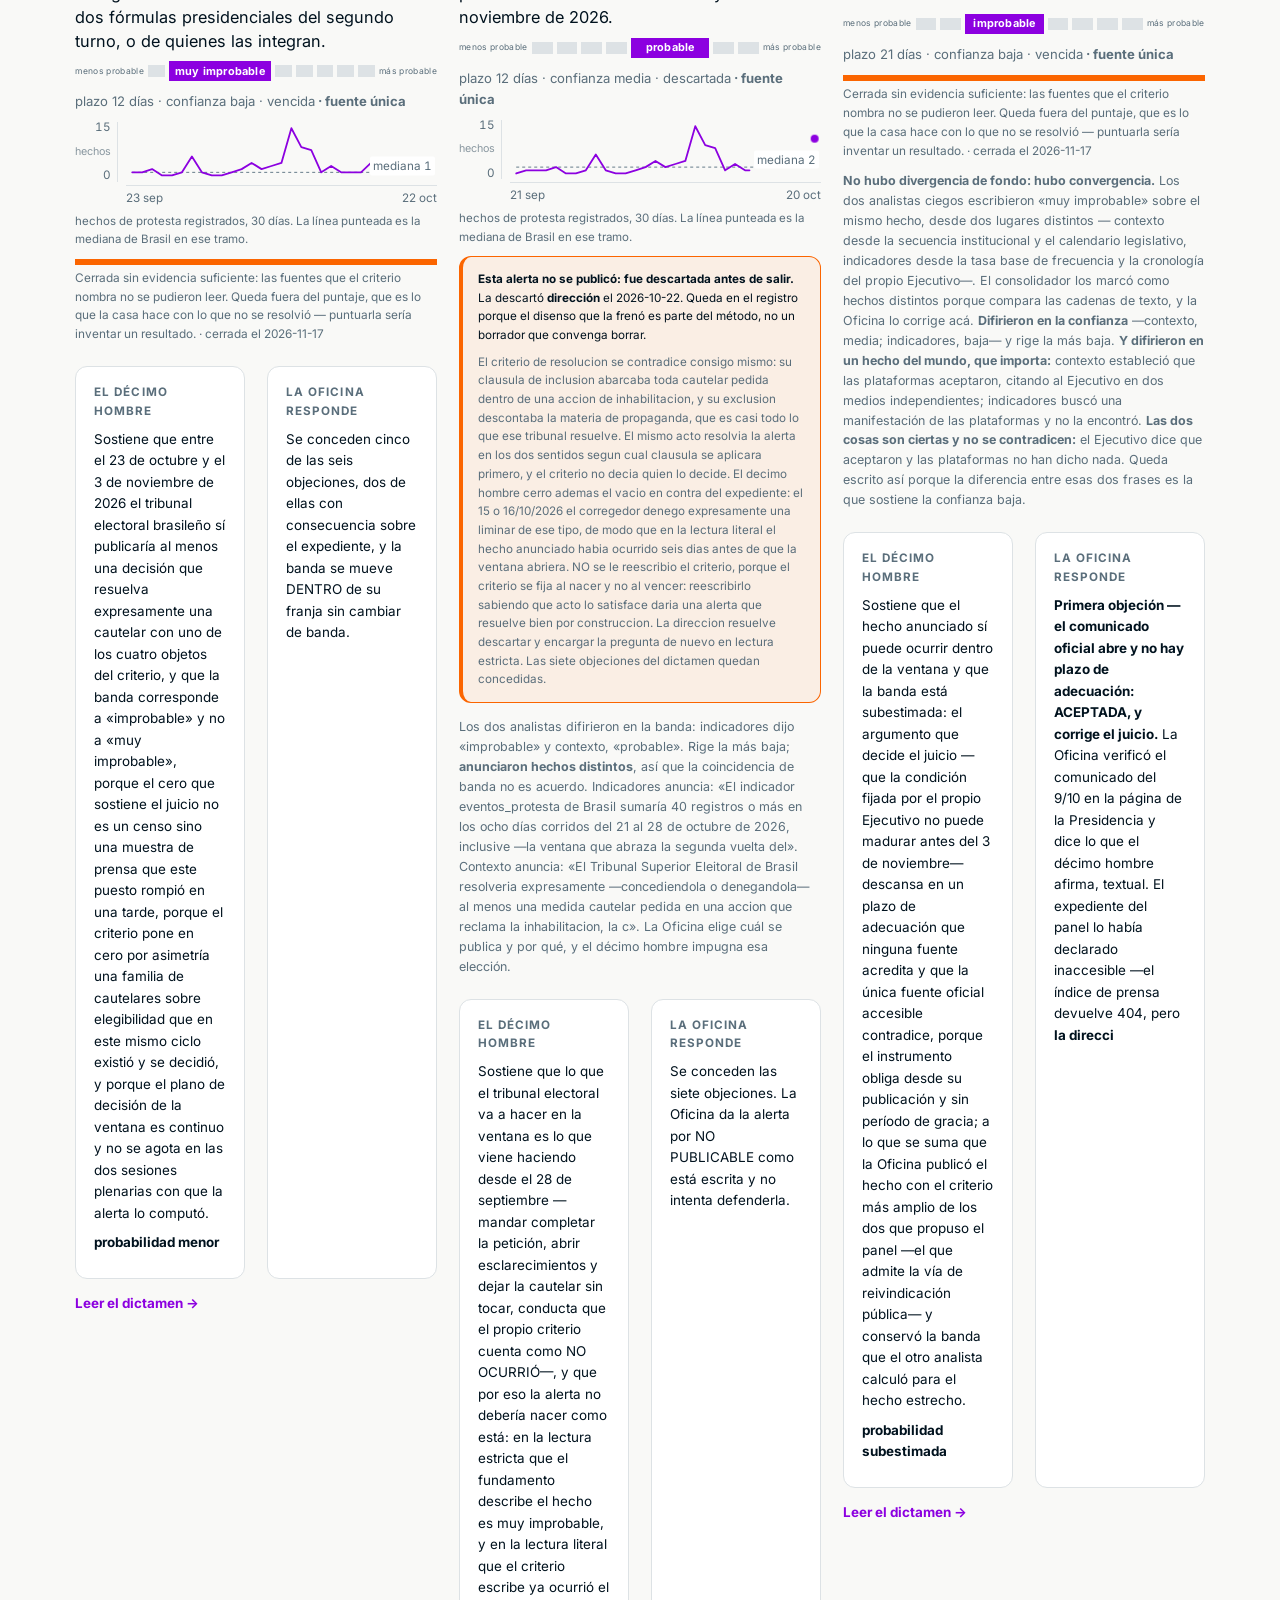
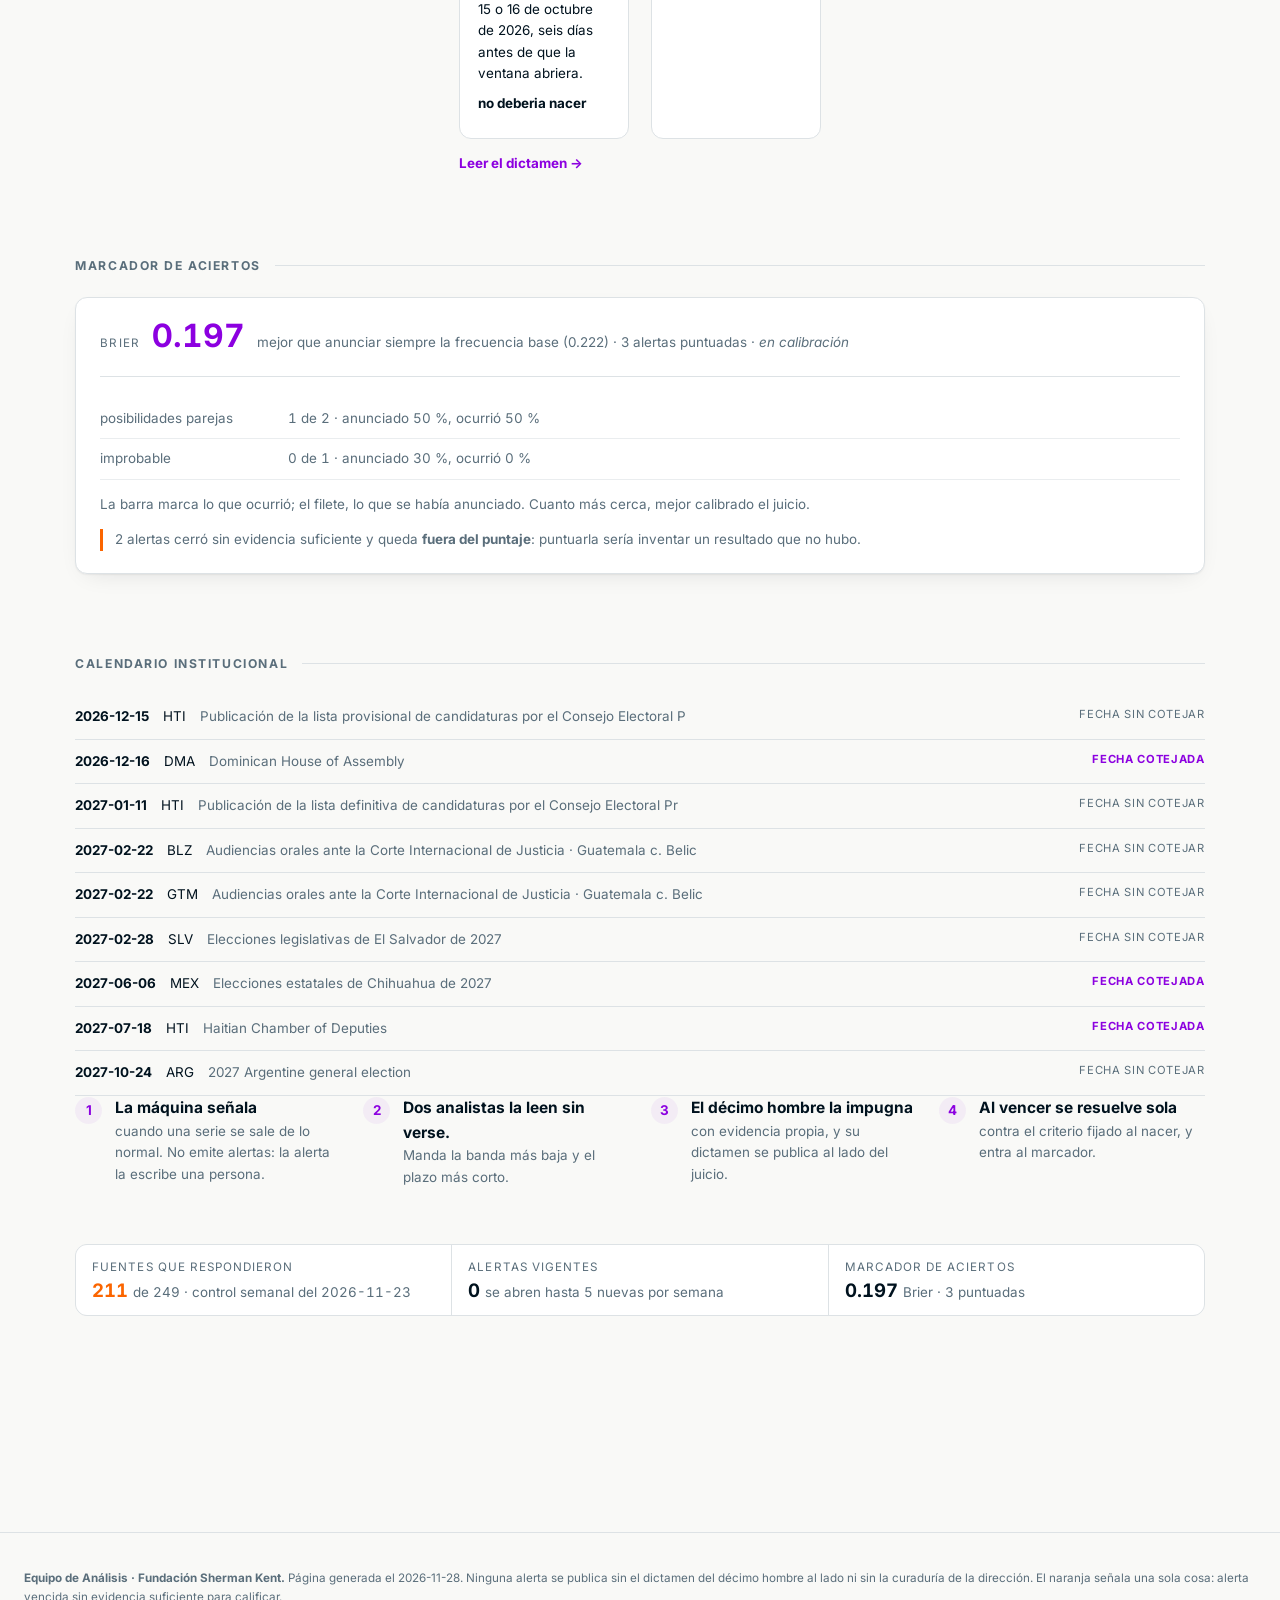
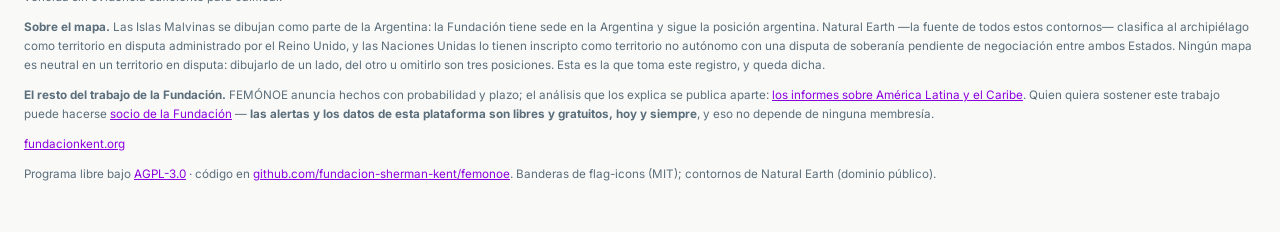
